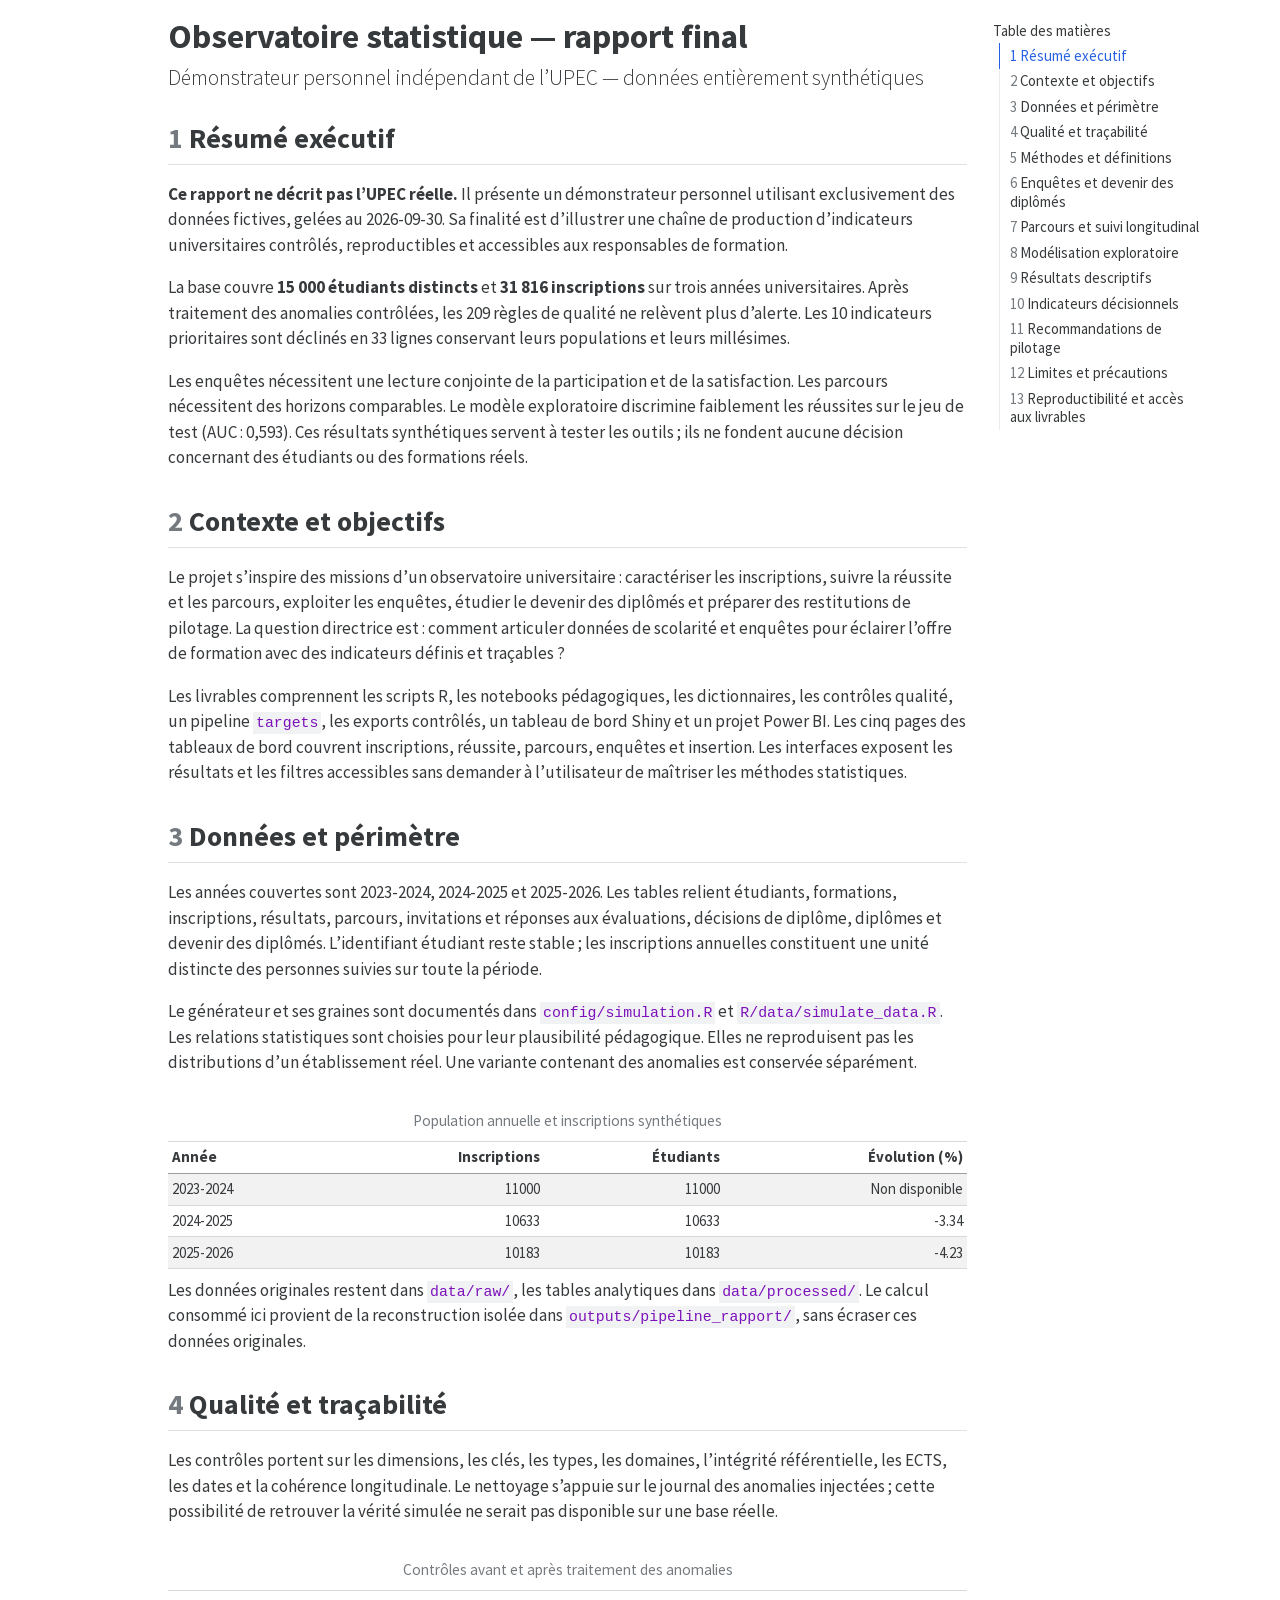
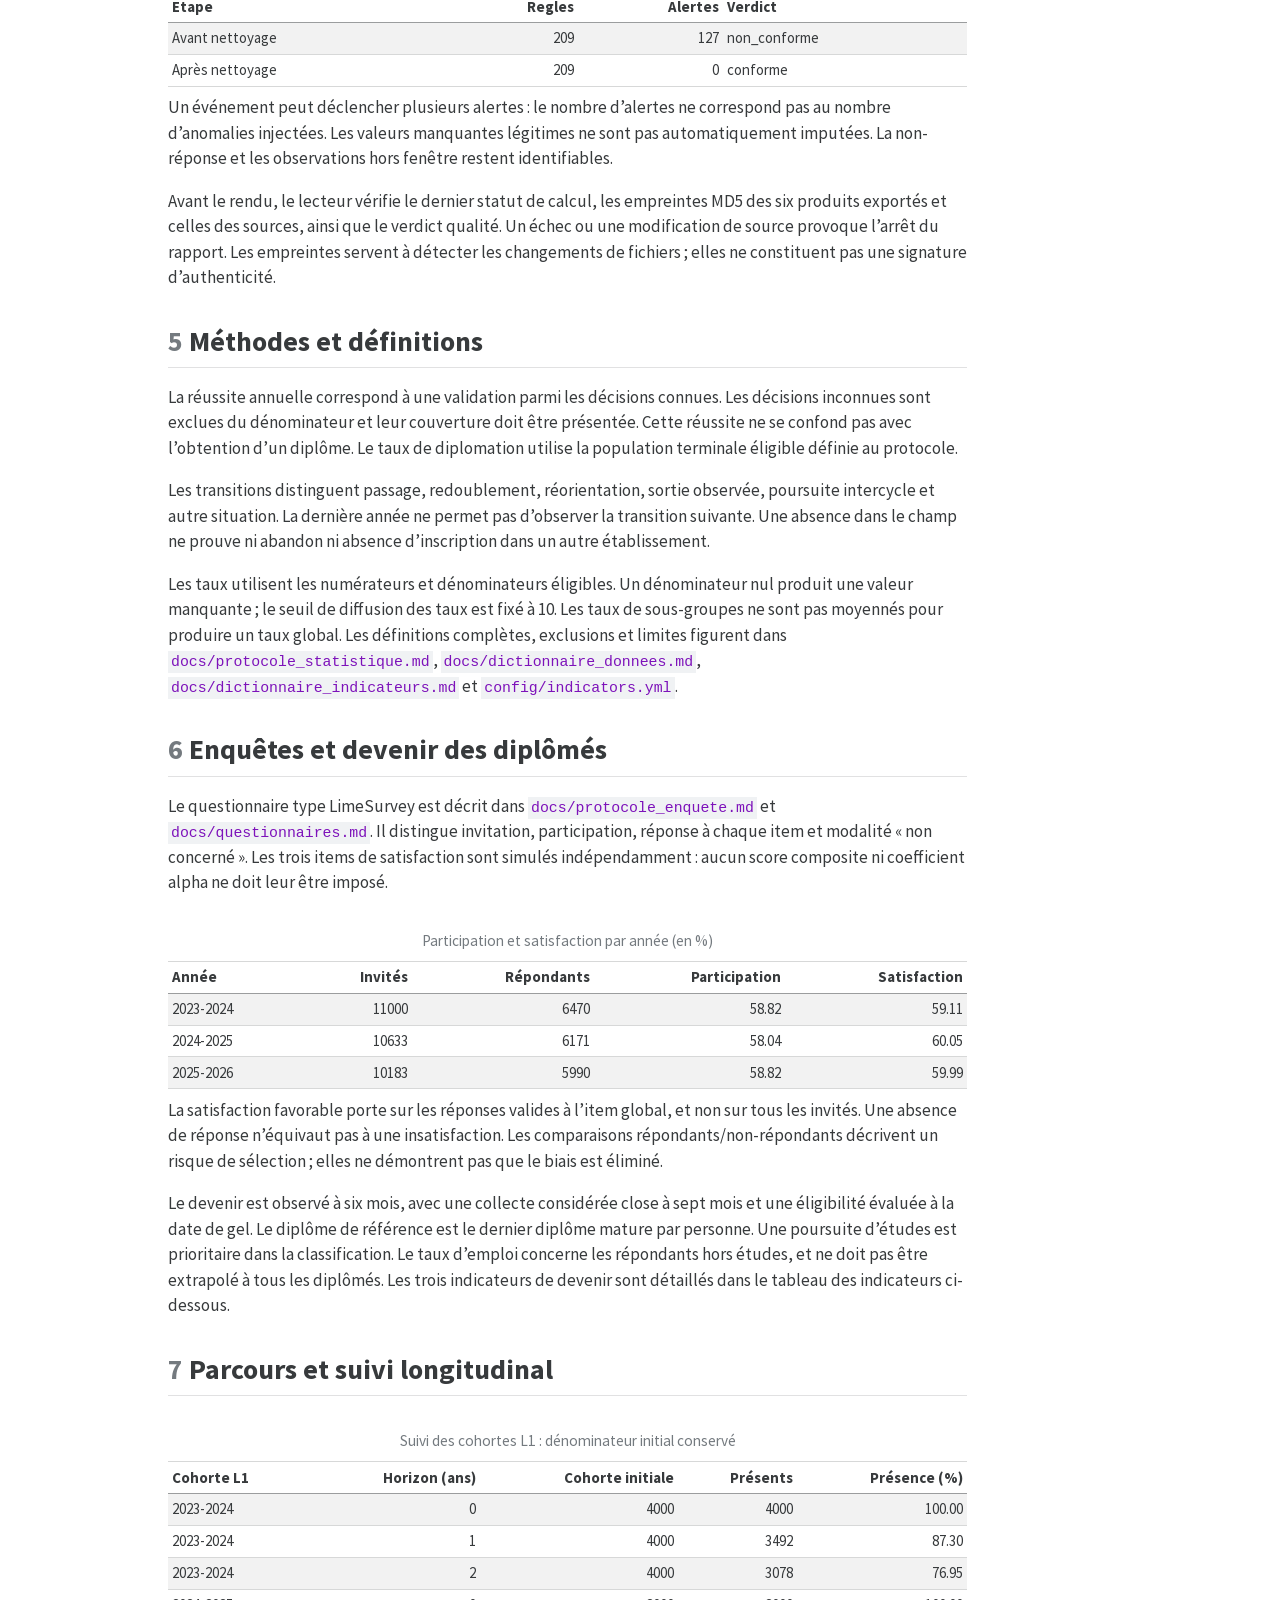
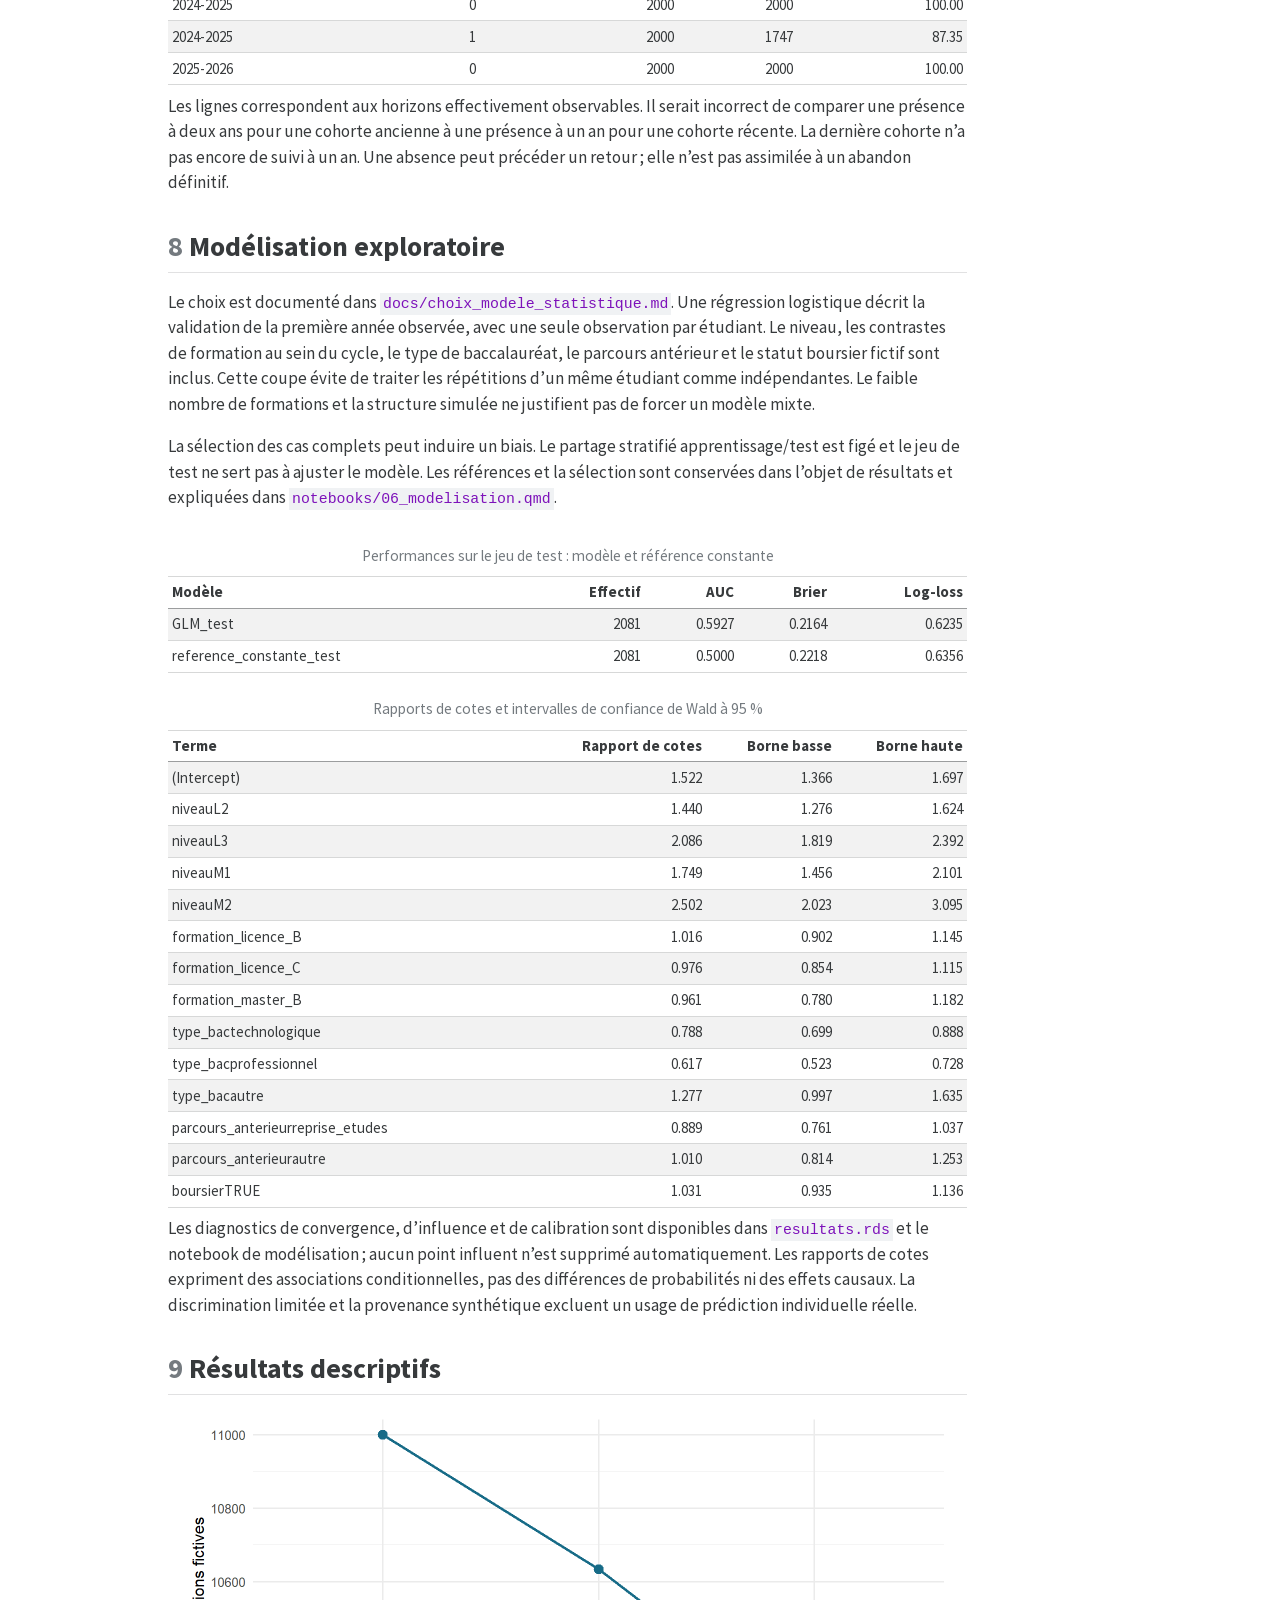
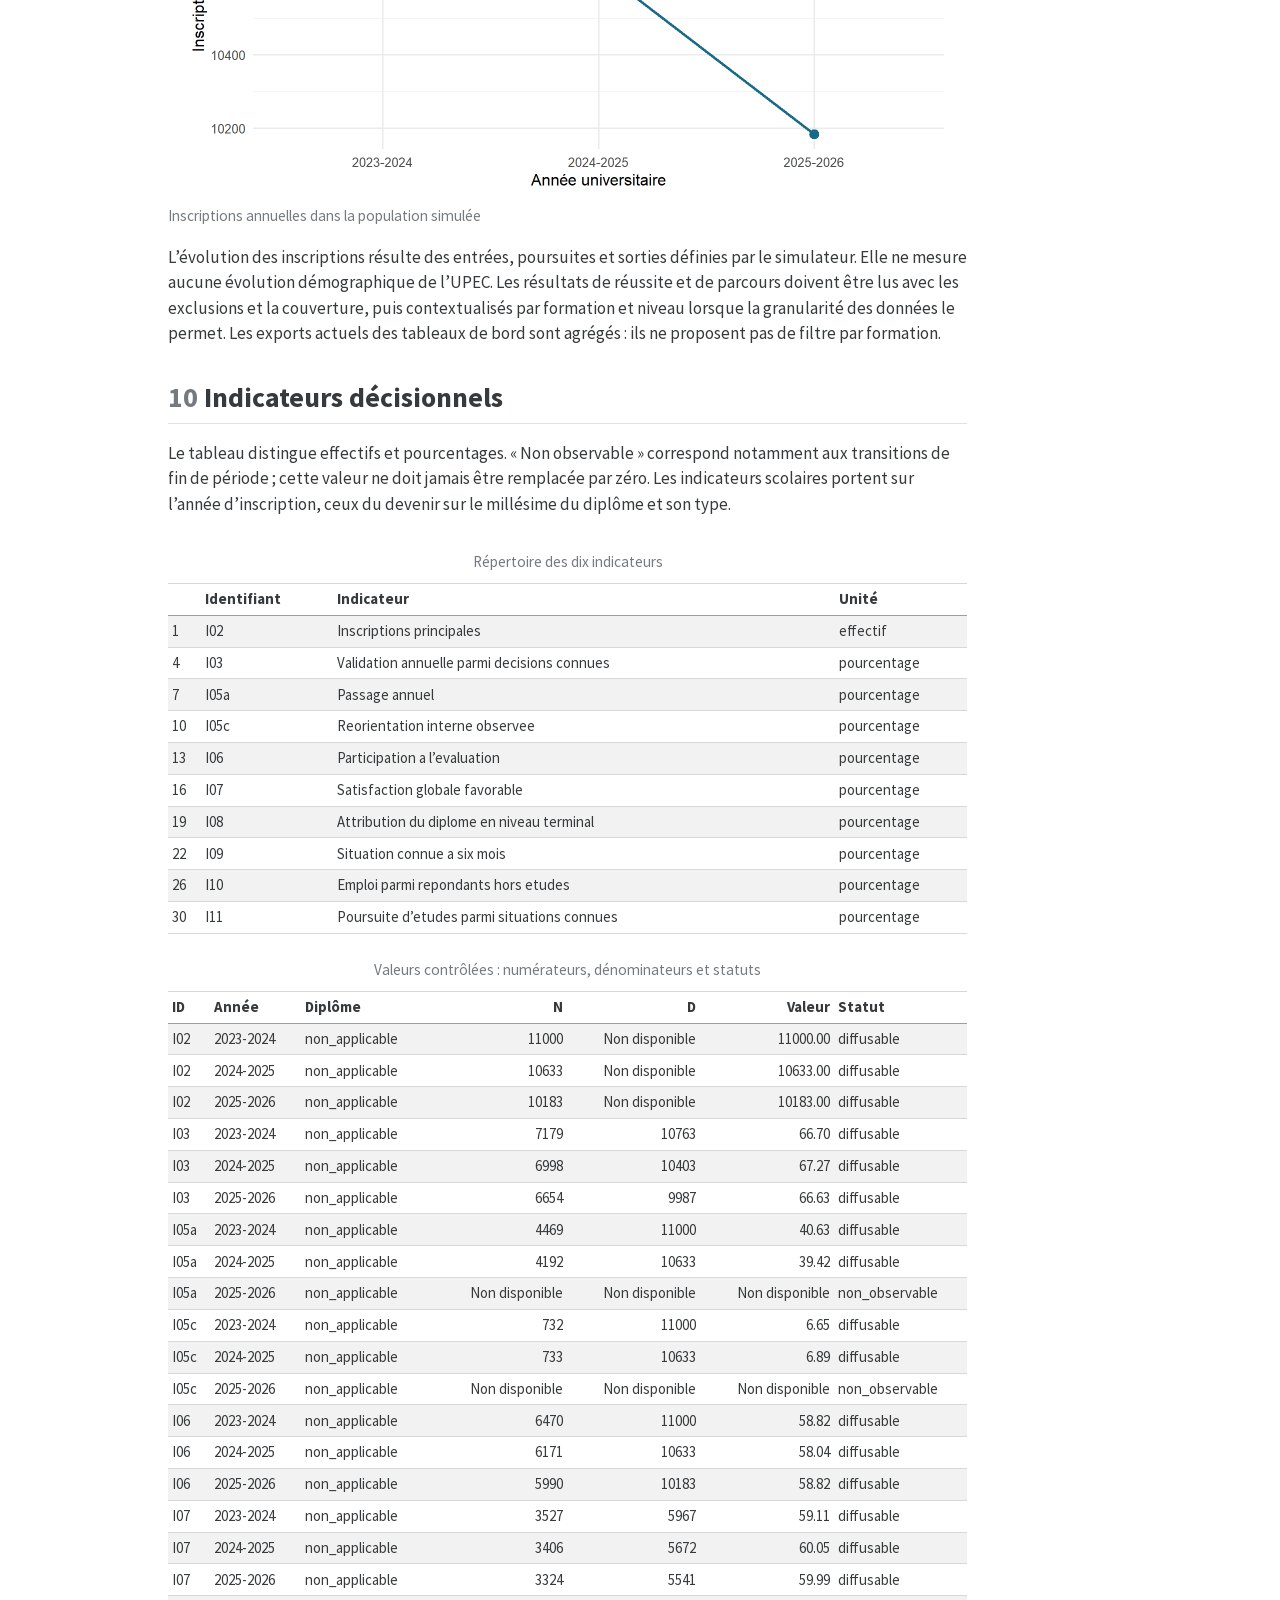
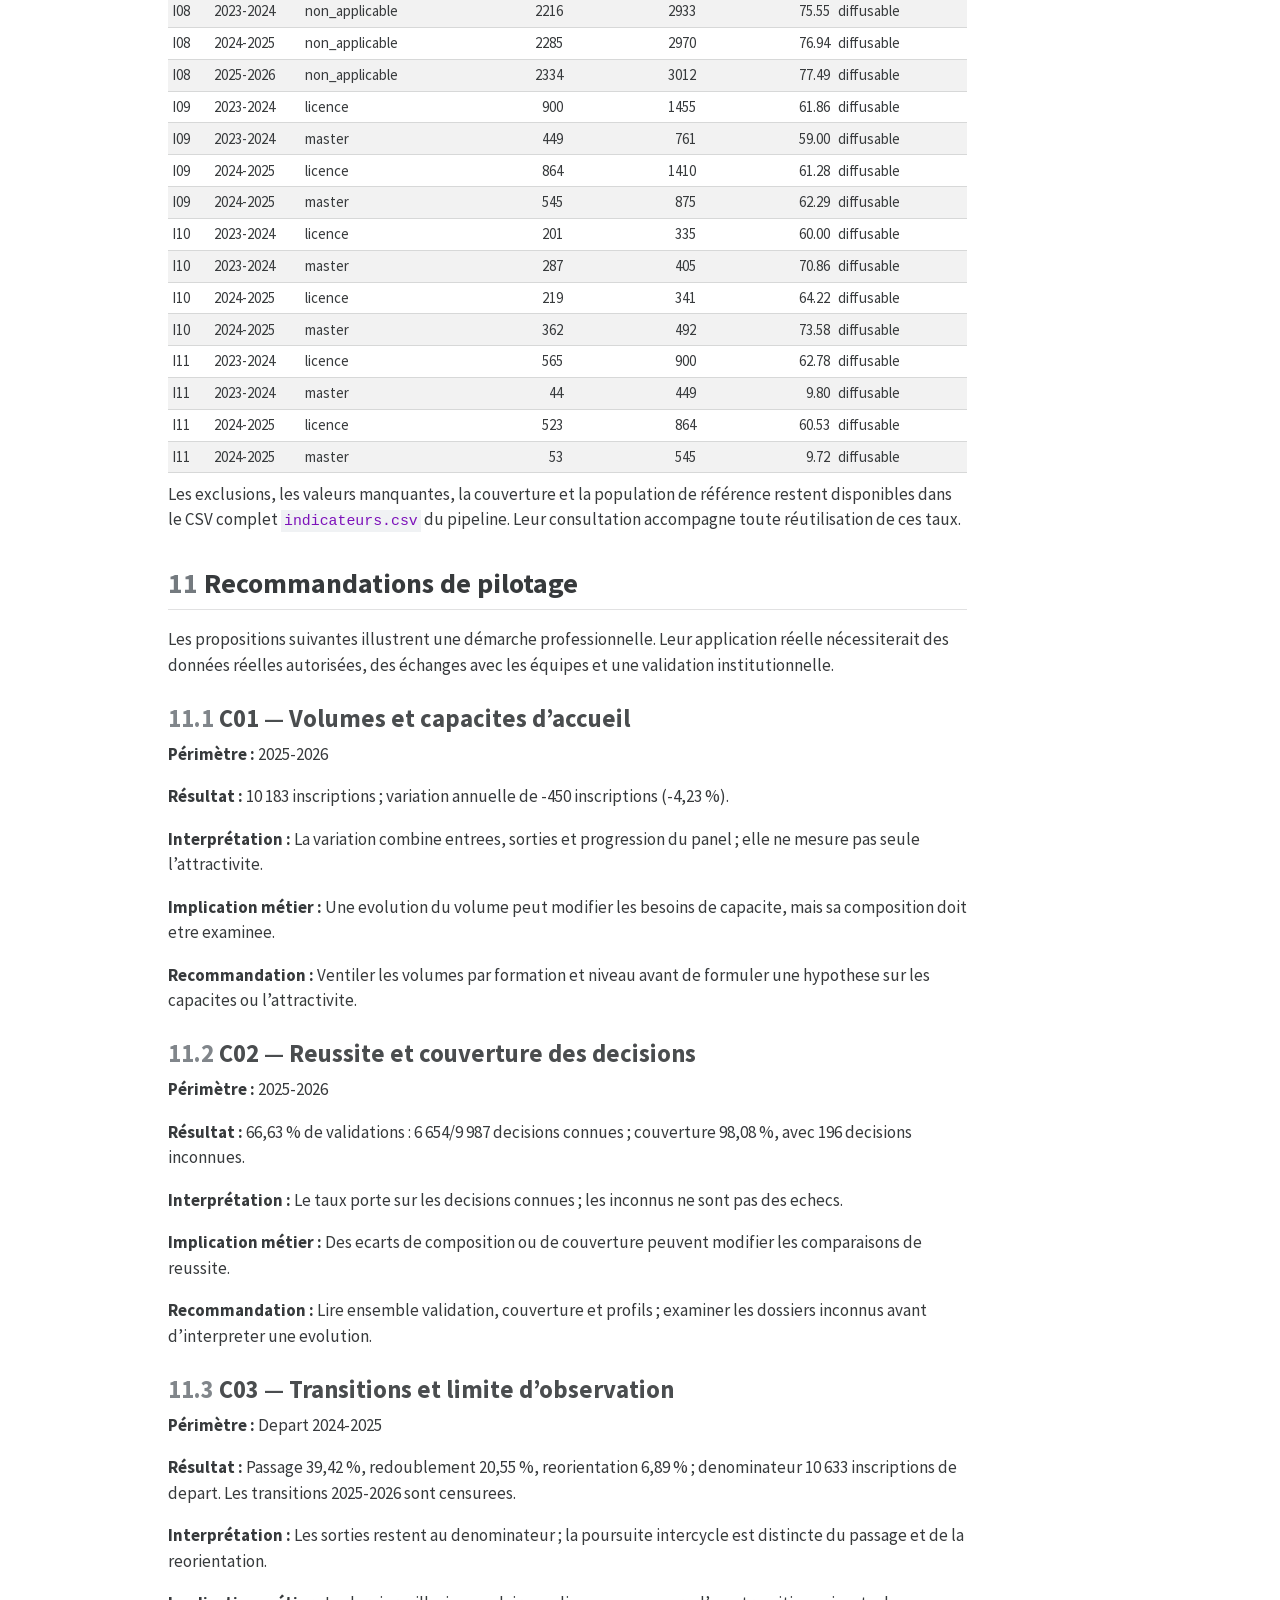
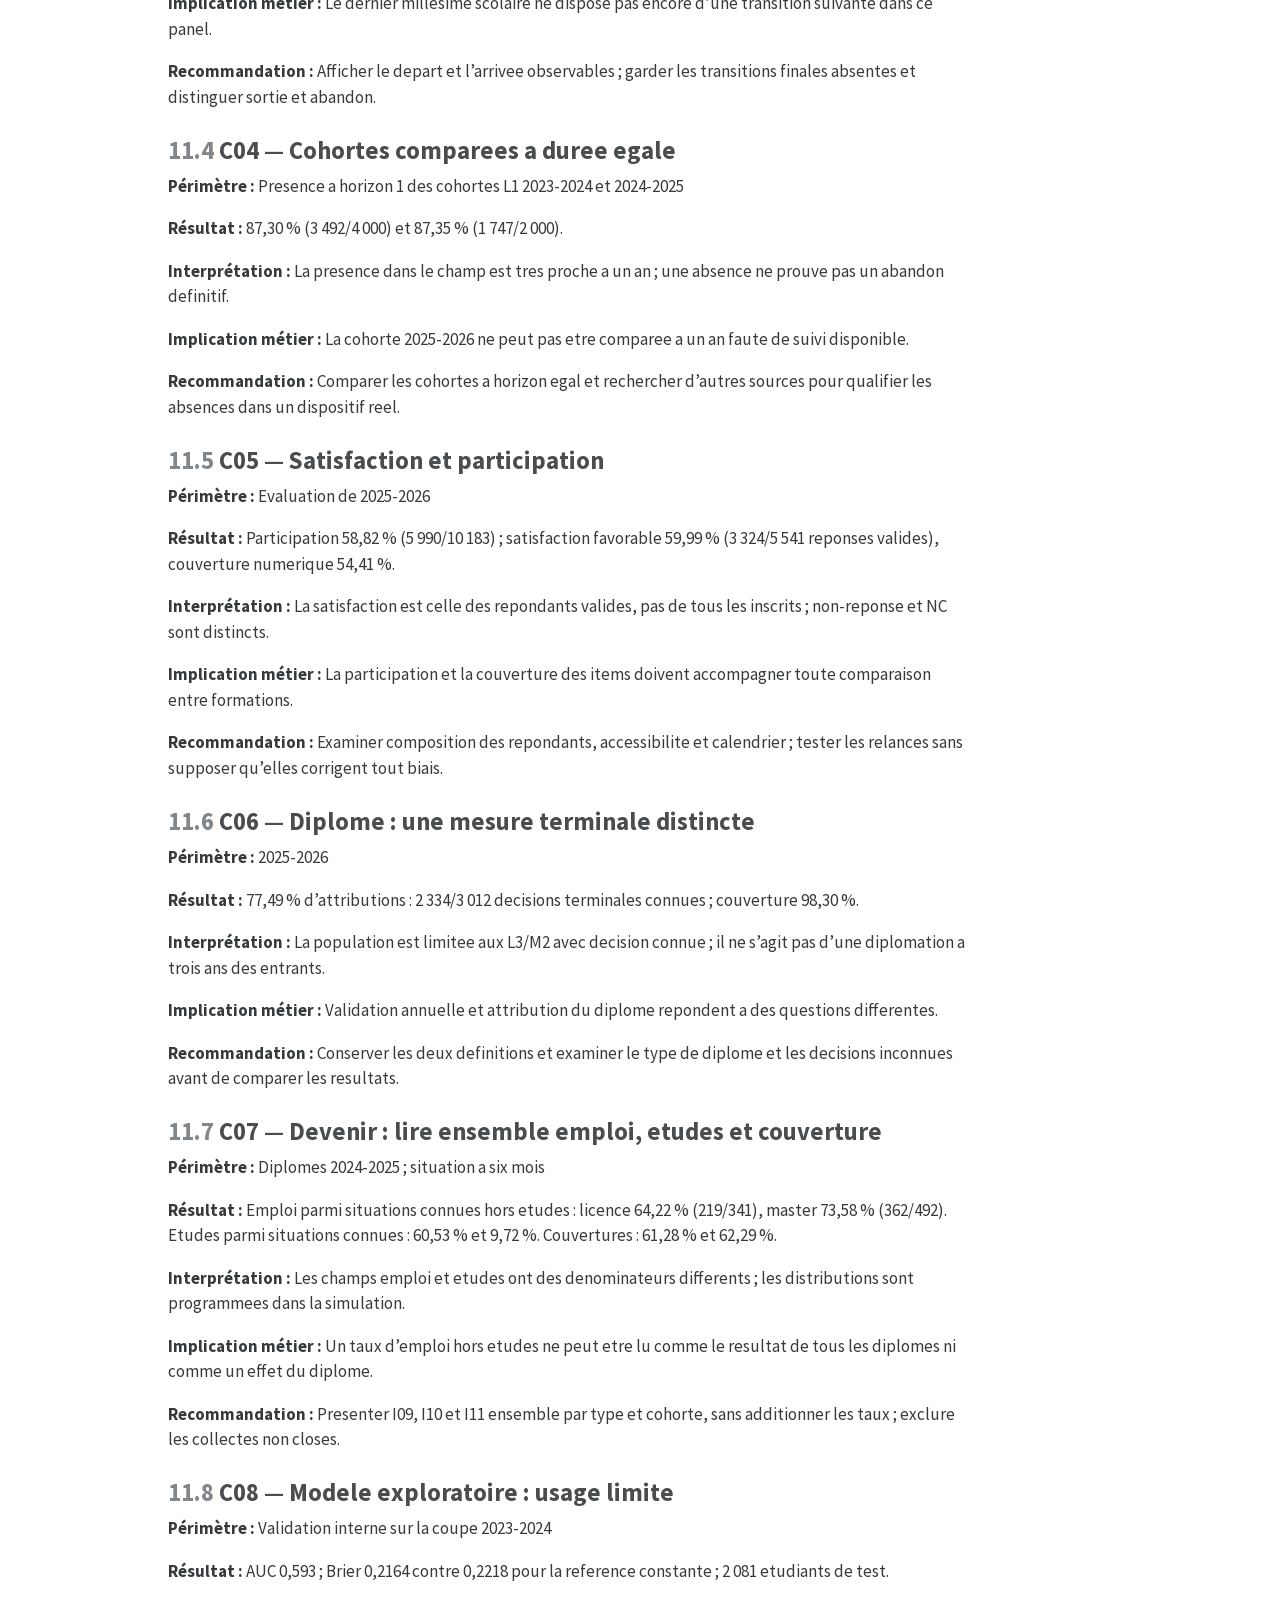
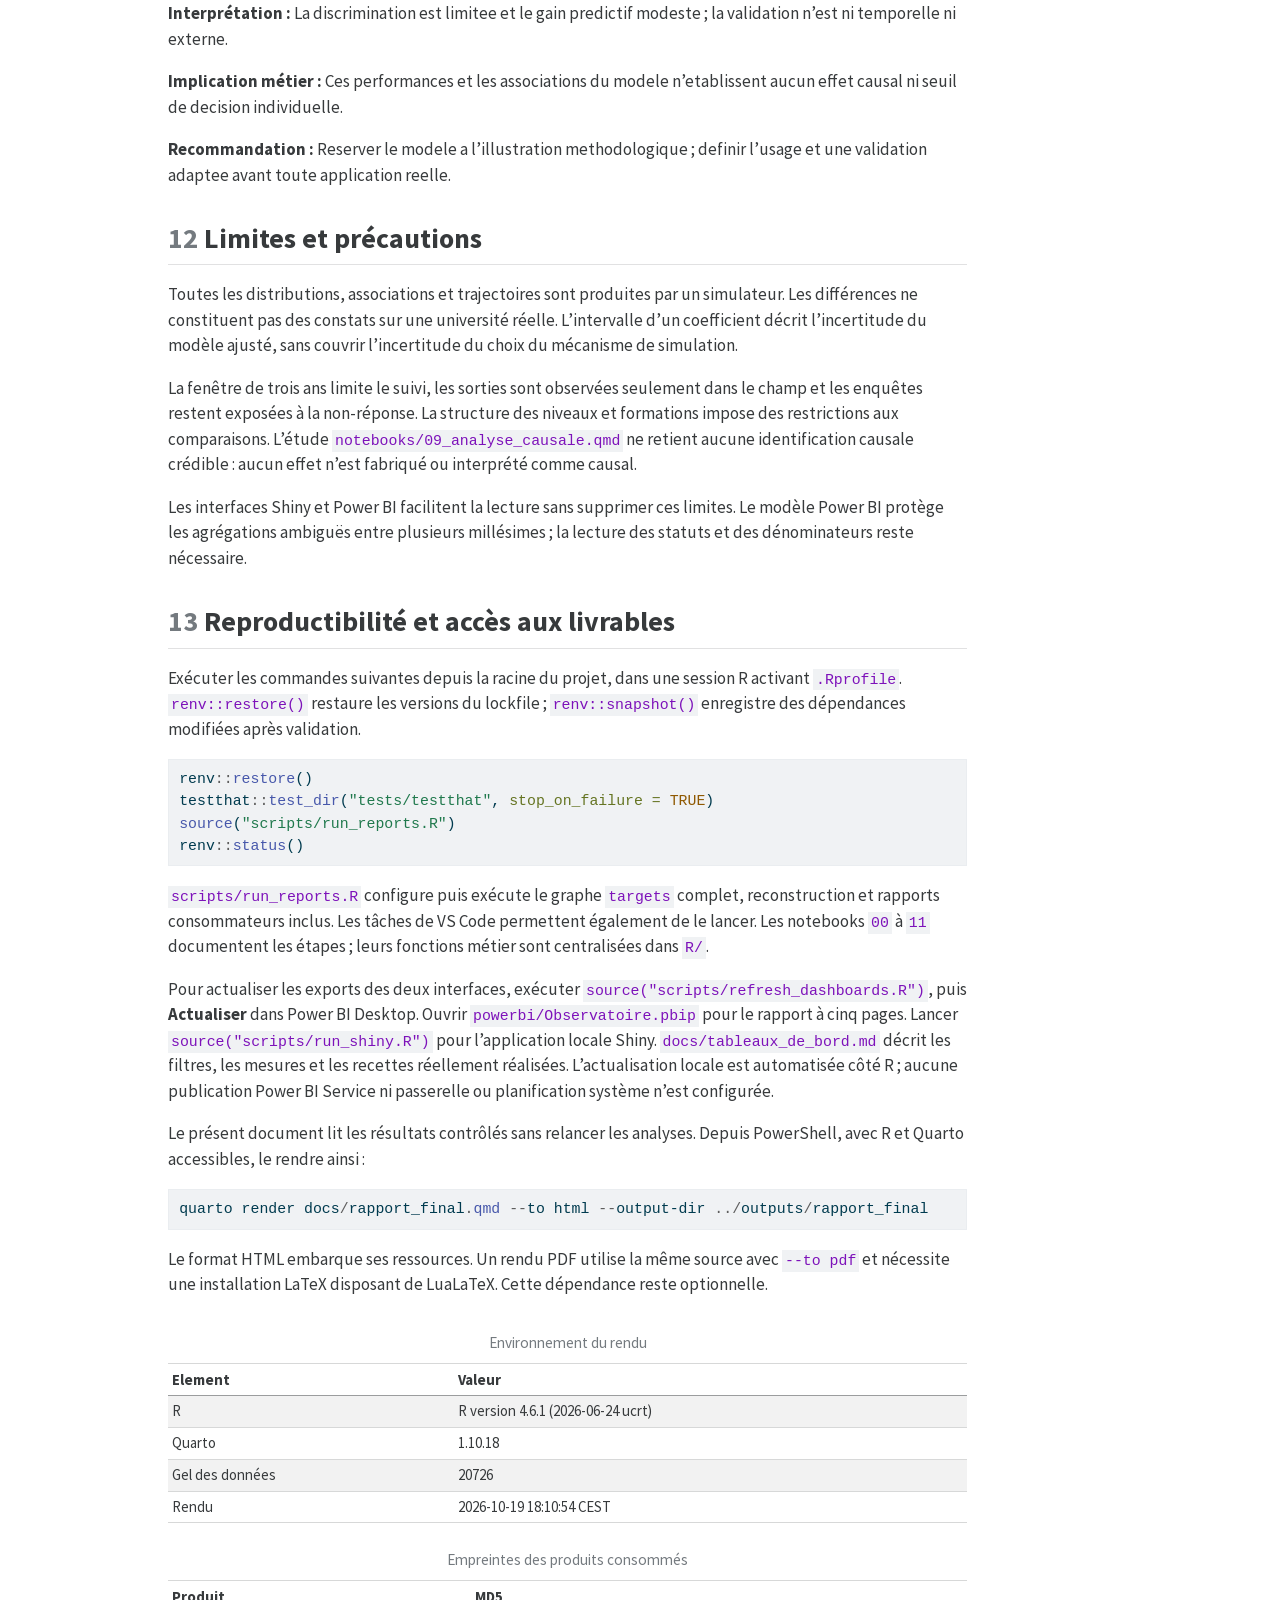
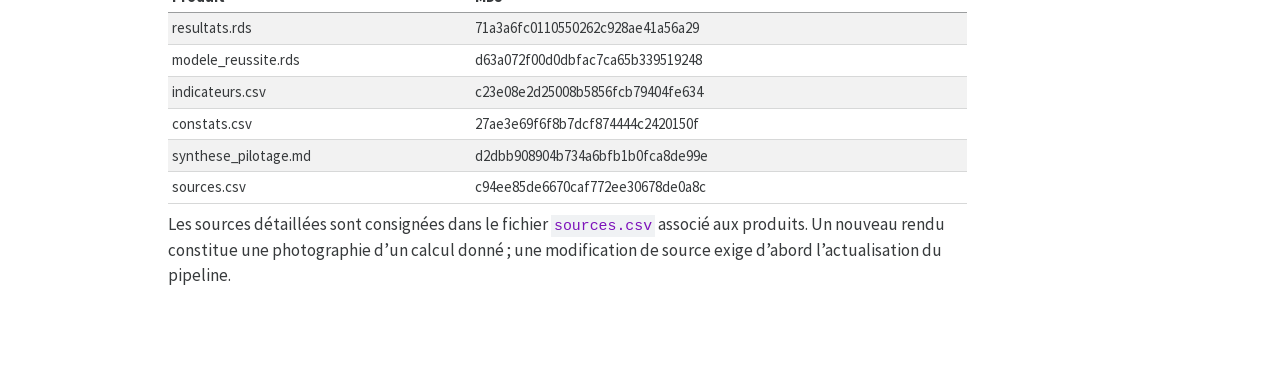
==== rapport_final.html @ 24548345 "Publie le site du projet et les indicateurs synthetiques interactifs" ====
<!DOCTYPE html>
<html xmlns="http://www.w3.org/1999/xhtml" lang="fr" xml:lang="fr"><head>

<meta charset="utf-8">
<meta name="generator" content="quarto-1.10.18">

<meta name="viewport" content="width=device-width, initial-scale=1.0, user-scalable=yes">


<title>Observatoire statistique — rapport final</title>
<style>

span.smallcaps{font-variant: small-caps;}
div.columns{display: flex; gap: 1.5em;}
div.column{flex: auto;}
@media screen {
div.columns{gap: min(4vw, 1.5em);}
div.column{overflow-x: auto;}
}
div.hanging-indent{margin-left: 1.5em; text-indent: -1.5em;}
ul.task-list{list-style: none;}
ul.task-list li input[type="checkbox"] {
width: 0.8em;
margin: 0 0.8em 0.2em -1em;  vertical-align: middle;
}

html { -webkit-text-size-adjust: 100%; }
pre > code.sourceCode { white-space: pre; position: relative; }
pre > code.sourceCode > span { display: inline-block; line-height: 1.25; }
pre > code.sourceCode > span:empty { height: 1.2em; }
.sourceCode { overflow: visible; }
code.sourceCode > span { color: inherit; text-decoration: inherit; }
div.sourceCode { margin: 1em 0; }
pre.sourceCode { margin: 0; }
@media screen {
div.sourceCode { overflow: auto; }
}
@media print {
pre > code.sourceCode { white-space: pre-wrap; }
pre > code.sourceCode > span { text-indent: -5em; padding-left: 5em; }
}
pre.numberSource code
{ counter-reset: source-line 0; }
pre.numberSource code > span
{ position: relative; left: -4em; counter-increment: source-line; }
pre.numberSource code > span > a:first-child::before
{ content: counter(source-line);
position: relative; left: -1em; text-align: right; vertical-align: baseline;
border: none; display: inline-block;
-webkit-touch-callout: none; -webkit-user-select: none;
-khtml-user-select: none; -moz-user-select: none;
-ms-user-select: none; user-select: none;
padding: 0 4px; width: 4em;
}
pre.numberSource { margin-left: 3em; padding-left: 4px; }
div.sourceCode
{ }
@media screen {
pre > code.sourceCode > span > a:first-child::before { text-decoration: underline; }
}
</style>


<script>/*!
 * clipboard.js v2.0.11
 * https://clipboardjs.com/
 *
 * Licensed MIT © Zeno Rocha
 */
!function(t,e){"object"==typeof exports&&"object"==typeof module?module.exports=e():"function"==typeof define&&define.amd?define([],e):"object"==typeof exports?exports.ClipboardJS=e():t.ClipboardJS=e()}(this,function(){return n={686:function(t,e,n){"use strict";n.d(e,{default:function(){return b}});var e=n(279),i=n.n(e),e=n(370),u=n.n(e),e=n(817),r=n.n(e);function c(t){try{return document.execCommand(t)}catch(t){return}}var a=function(t){t=r()(t);return c("cut"),t};function o(t,e){var n,o,t=(n=t,o="rtl"===document.documentElement.getAttribute("dir"),(t=document.createElement("textarea")).style.fontSize="12pt",t.style.border="0",t.style.padding="0",t.style.margin="0",t.style.position="absolute",t.style[o?"right":"left"]="-9999px",o=window.pageYOffset||document.documentElement.scrollTop,t.style.top="".concat(o,"px"),t.setAttribute("readonly",""),t.value=n,t);return e.container.appendChild(t),e=r()(t),c("copy"),t.remove(),e}var f=function(t){var e=1<arguments.length&&void 0!==arguments[1]?arguments[1]:{container:document.body},n="";return"string"==typeof t?n=o(t,e):t instanceof HTMLInputElement&&!["text","search","url","tel","password"].includes(null==t?void 0:t.type)?n=o(t.value,e):(n=r()(t),c("copy")),n};function l(t){return(l="function"==typeof Symbol&&"symbol"==typeof Symbol.iterator?function(t){return typeof t}:function(t){return t&&"function"==typeof Symbol&&t.constructor===Symbol&&t!==Symbol.prototype?"symbol":typeof t})(t)}var s=function(){var t=0<arguments.length&&void 0!==arguments[0]?arguments[0]:{},e=t.action,n=void 0===e?"copy":e,o=t.container,e=t.target,t=t.text;if("copy"!==n&&"cut"!==n)throw new Error('Invalid "action" value, use either "copy" or "cut"');if(void 0!==e){if(!e||"object"!==l(e)||1!==e.nodeType)throw new Error('Invalid "target" value, use a valid Element');if("copy"===n&&e.hasAttribute("disabled"))throw new Error('Invalid "target" attribute. Please use "readonly" instead of "disabled" attribute');if("cut"===n&&(e.hasAttribute("readonly")||e.hasAttribute("disabled")))throw new Error('Invalid "target" attribute. You can\'t cut text from elements with "readonly" or "disabled" attributes')}return t?f(t,{container:o}):e?"cut"===n?a(e):f(e,{container:o}):void 0};function p(t){return(p="function"==typeof Symbol&&"symbol"==typeof Symbol.iterator?function(t){return typeof t}:function(t){return t&&"function"==typeof Symbol&&t.constructor===Symbol&&t!==Symbol.prototype?"symbol":typeof t})(t)}function d(t,e){for(var n=0;n<e.length;n++){var o=e[n];o.enumerable=o.enumerable||!1,o.configurable=!0,"value"in o&&(o.writable=!0),Object.defineProperty(t,o.key,o)}}function y(t,e){return(y=Object.setPrototypeOf||function(t,e){return t.__proto__=e,t})(t,e)}function h(n){var o=function(){if("undefined"==typeof Reflect||!Reflect.construct)return!1;if(Reflect.construct.sham)return!1;if("function"==typeof Proxy)return!0;try{return Date.prototype.toString.call(Reflect.construct(Date,[],function(){})),!0}catch(t){return!1}}();return function(){var t,e=v(n);return t=o?(t=v(this).constructor,Reflect.construct(e,arguments,t)):e.apply(this,arguments),e=this,!(t=t)||"object"!==p(t)&&"function"!=typeof t?function(t){if(void 0!==t)return t;throw new ReferenceError("this hasn't been initialised - super() hasn't been called")}(e):t}}function v(t){return(v=Object.setPrototypeOf?Object.getPrototypeOf:function(t){return t.__proto__||Object.getPrototypeOf(t)})(t)}function m(t,e){t="data-clipboard-".concat(t);if(e.hasAttribute(t))return e.getAttribute(t)}var b=function(){!function(t,e){if("function"!=typeof e&&null!==e)throw new TypeError("Super expression must either be null or a function");t.prototype=Object.create(e&&e.prototype,{constructor:{value:t,writable:!0,configurable:!0}}),e&&y(t,e)}(r,i());var t,e,n,o=h(r);function r(t,e){var n;return function(t){if(!(t instanceof r))throw new TypeError("Cannot call a class as a function")}(this),(n=o.call(this)).resolveOptions(e),n.listenClick(t),n}return t=r,n=[{key:"copy",value:function(t){var e=1<arguments.length&&void 0!==arguments[1]?arguments[1]:{container:document.body};return f(t,e)}},{key:"cut",value:function(t){return a(t)}},{key:"isSupported",value:function(){var t=0<arguments.length&&void 0!==arguments[0]?arguments[0]:["copy","cut"],t="string"==typeof t?[t]:t,e=!!document.queryCommandSupported;return t.forEach(function(t){e=e&&!!document.queryCommandSupported(t)}),e}}],(e=[{key:"resolveOptions",value:function(){var t=0<arguments.length&&void 0!==arguments[0]?arguments[0]:{};this.action="function"==typeof t.action?t.action:this.defaultAction,this.target="function"==typeof t.target?t.target:this.defaultTarget,this.text="function"==typeof t.text?t.text:this.defaultText,this.container="object"===p(t.container)?t.container:document.body}},{key:"listenClick",value:function(t){var e=this;this.listener=u()(t,"click",function(t){return e.onClick(t)})}},{key:"onClick",value:function(t){var e=t.delegateTarget||t.currentTarget,n=this.action(e)||"copy",t=s({action:n,container:this.container,target:this.target(e),text:this.text(e)});this.emit(t?"success":"error",{action:n,text:t,trigger:e,clearSelection:function(){e&&e.focus(),window.getSelection().removeAllRanges()}})}},{key:"defaultAction",value:function(t){return m("action",t)}},{key:"defaultTarget",value:function(t){t=m("target",t);if(t)return document.querySelector(t)}},{key:"defaultText",value:function(t){return m("text",t)}},{key:"destroy",value:function(){this.listener.destroy()}}])&&d(t.prototype,e),n&&d(t,n),r}()},828:function(t){var e;"undefined"==typeof Element||Element.prototype.matches||((e=Element.prototype).matches=e.matchesSelector||e.mozMatchesSelector||e.msMatchesSelector||e.oMatchesSelector||e.webkitMatchesSelector),t.exports=function(t,e){for(;t&&9!==t.nodeType;){if("function"==typeof t.matches&&t.matches(e))return t;t=t.parentNode}}},438:function(t,e,n){var u=n(828);function i(t,e,n,o,r){var i=function(e,n,t,o){return function(t){t.delegateTarget=u(t.target,n),t.delegateTarget&&o.call(e,t)}}.apply(this,arguments);return t.addEventListener(n,i,r),{destroy:function(){t.removeEventListener(n,i,r)}}}t.exports=function(t,e,n,o,r){return"function"==typeof t.addEventListener?i.apply(null,arguments):"function"==typeof n?i.bind(null,document).apply(null,arguments):("string"==typeof t&&(t=document.querySelectorAll(t)),Array.prototype.map.call(t,function(t){return i(t,e,n,o,r)}))}},879:function(t,n){n.node=function(t){return void 0!==t&&t instanceof HTMLElement&&1===t.nodeType},n.nodeList=function(t){var e=Object.prototype.toString.call(t);return void 0!==t&&("[object NodeList]"===e||"[object HTMLCollection]"===e)&&"length"in t&&(0===t.length||n.node(t[0]))},n.string=function(t){return"string"==typeof t||t instanceof String},n.fn=function(t){return"[object Function]"===Object.prototype.toString.call(t)}},370:function(t,e,n){var f=n(879),l=n(438);t.exports=function(t,e,n){if(!t&&!e&&!n)throw new Error("Missing required arguments");if(!f.string(e))throw new TypeError("Second argument must be a String");if(!f.fn(n))throw new TypeError("Third argument must be a Function");if(f.node(t))return c=e,a=n,(u=t).addEventListener(c,a),{destroy:function(){u.removeEventListener(c,a)}};if(f.nodeList(t))return o=t,r=e,i=n,Array.prototype.forEach.call(o,function(t){t.addEventListener(r,i)}),{destroy:function(){Array.prototype.forEach.call(o,function(t){t.removeEventListener(r,i)})}};if(f.string(t))return t=t,e=e,n=n,l(document.body,t,e,n);throw new TypeError("First argument must be a String, HTMLElement, HTMLCollection, or NodeList");var o,r,i,u,c,a}},817:function(t){t.exports=function(t){var e,n="SELECT"===t.nodeName?(t.focus(),t.value):"INPUT"===t.nodeName||"TEXTAREA"===t.nodeName?((e=t.hasAttribute("readonly"))||t.setAttribute("readonly",""),t.select(),t.setSelectionRange(0,t.value.length),e||t.removeAttribute("readonly"),t.value):(t.hasAttribute("contenteditable")&&t.focus(),n=window.getSelection(),(e=document.createRange()).selectNodeContents(t),n.removeAllRanges(),n.addRange(e),n.toString());return n}},279:function(t){function e(){}e.prototype={on:function(t,e,n){var o=this.e||(this.e={});return(o[t]||(o[t]=[])).push({fn:e,ctx:n}),this},once:function(t,e,n){var o=this;function r(){o.off(t,r),e.apply(n,arguments)}return r._=e,this.on(t,r,n)},emit:function(t){for(var e=[].slice.call(arguments,1),n=((this.e||(this.e={}))[t]||[]).slice(),o=0,r=n.length;o<r;o++)n[o].fn.apply(n[o].ctx,e);return this},off:function(t,e){var n=this.e||(this.e={}),o=n[t],r=[];if(o&&e)for(var i=0,u=o.length;i<u;i++)o[i].fn!==e&&o[i].fn._!==e&&r.push(o[i]);return r.length?n[t]=r:delete n[t],this}},t.exports=e,t.exports.TinyEmitter=e}},r={},o.n=function(t){var e=t&&t.__esModule?function(){return t.default}:function(){return t};return o.d(e,{a:e}),e},o.d=function(t,e){for(var n in e)o.o(e,n)&&!o.o(t,n)&&Object.defineProperty(t,n,{enumerable:!0,get:e[n]})},o.o=function(t,e){return Object.prototype.hasOwnProperty.call(t,e)},o(686).default;function o(t){if(r[t])return r[t].exports;var e=r[t]={exports:{}};return n[t](e,e.exports,o),e.exports}var n,r});</script>
<script src="[data-uri]" type="module"></script>
<script src="[data-uri]" type="module"></script>
<script>/**
 * @popperjs/core v2.11.7 - MIT License
 */

!function(e,t){"object"==typeof exports&&"undefined"!=typeof module?t(exports):"function"==typeof define&&define.amd?define(["exports"],t):t((e="undefined"!=typeof globalThis?globalThis:e||self).Popper={})}(this,(function(e){"use strict";function t(e){if(null==e)return window;if("[object Window]"!==e.toString()){var t=e.ownerDocument;return t&&t.defaultView||window}return e}function n(e){return e instanceof t(e).Element||e instanceof Element}function r(e){return e instanceof t(e).HTMLElement||e instanceof HTMLElement}function o(e){return"undefined"!=typeof ShadowRoot&&(e instanceof t(e).ShadowRoot||e instanceof ShadowRoot)}var i=Math.max,a=Math.min,s=Math.round;function f(){var e=navigator.userAgentData;return null!=e&&e.brands&&Array.isArray(e.brands)?e.brands.map((function(e){return e.brand+"/"+e.version})).join(" "):navigator.userAgent}function c(){return!/^((?!chrome|android).)*safari/i.test(f())}function p(e,o,i){void 0===o&&(o=!1),void 0===i&&(i=!1);var a=e.getBoundingClientRect(),f=1,p=1;o&&r(e)&&(f=e.offsetWidth>0&&s(a.width)/e.offsetWidth||1,p=e.offsetHeight>0&&s(a.height)/e.offsetHeight||1);var u=(n(e)?t(e):window).visualViewport,l=!c()&&i,d=(a.left+(l&&u?u.offsetLeft:0))/f,h=(a.top+(l&&u?u.offsetTop:0))/p,m=a.width/f,v=a.height/p;return{width:m,height:v,top:h,right:d+m,bottom:h+v,left:d,x:d,y:h}}function u(e){var n=t(e);return{scrollLeft:n.pageXOffset,scrollTop:n.pageYOffset}}function l(e){return e?(e.nodeName||"").toLowerCase():null}function d(e){return((n(e)?e.ownerDocument:e.document)||window.document).documentElement}function h(e){return p(d(e)).left+u(e).scrollLeft}function m(e){return t(e).getComputedStyle(e)}function v(e){var t=m(e),n=t.overflow,r=t.overflowX,o=t.overflowY;return/auto|scroll|overlay|hidden/.test(n+o+r)}function y(e,n,o){void 0===o&&(o=!1);var i,a,f=r(n),c=r(n)&&function(e){var t=e.getBoundingClientRect(),n=s(t.width)/e.offsetWidth||1,r=s(t.height)/e.offsetHeight||1;return 1!==n||1!==r}(n),m=d(n),y=p(e,c,o),g={scrollLeft:0,scrollTop:0},b={x:0,y:0};return(f||!f&&!o)&&(("body"!==l(n)||v(m))&&(g=(i=n)!==t(i)&&r(i)?{scrollLeft:(a=i).scrollLeft,scrollTop:a.scrollTop}:u(i)),r(n)?((b=p(n,!0)).x+=n.clientLeft,b.y+=n.clientTop):m&&(b.x=h(m))),{x:y.left+g.scrollLeft-b.x,y:y.top+g.scrollTop-b.y,width:y.width,height:y.height}}function g(e){var t=p(e),n=e.offsetWidth,r=e.offsetHeight;return Math.abs(t.width-n)<=1&&(n=t.width),Math.abs(t.height-r)<=1&&(r=t.height),{x:e.offsetLeft,y:e.offsetTop,width:n,height:r}}function b(e){return"html"===l(e)?e:e.assignedSlot||e.parentNode||(o(e)?e.host:null)||d(e)}function x(e){return["html","body","#document"].indexOf(l(e))>=0?e.ownerDocument.body:r(e)&&v(e)?e:x(b(e))}function w(e,n){var r;void 0===n&&(n=[]);var o=x(e),i=o===(null==(r=e.ownerDocument)?void 0:r.body),a=t(o),s=i?[a].concat(a.visualViewport||[],v(o)?o:[]):o,f=n.concat(s);return i?f:f.concat(w(b(s)))}function O(e){return["table","td","th"].indexOf(l(e))>=0}function j(e){return r(e)&&"fixed"!==m(e).position?e.offsetParent:null}function E(e){for(var n=t(e),i=j(e);i&&O(i)&&"static"===m(i).position;)i=j(i);return i&&("html"===l(i)||"body"===l(i)&&"static"===m(i).position)?n:i||function(e){var t=/firefox/i.test(f());if(/Trident/i.test(f())&&r(e)&&"fixed"===m(e).position)return null;var n=b(e);for(o(n)&&(n=n.host);r(n)&&["html","body"].indexOf(l(n))<0;){var i=m(n);if("none"!==i.transform||"none"!==i.perspective||"paint"===i.contain||-1!==["transform","perspective"].indexOf(i.willChange)||t&&"filter"===i.willChange||t&&i.filter&&"none"!==i.filter)return n;n=n.parentNode}return null}(e)||n}var D="top",A="bottom",L="right",P="left",M="auto",k=[D,A,L,P],W="start",B="end",H="viewport",T="popper",R=k.reduce((function(e,t){return e.concat([t+"-"+W,t+"-"+B])}),[]),S=[].concat(k,[M]).reduce((function(e,t){return e.concat([t,t+"-"+W,t+"-"+B])}),[]),V=["beforeRead","read","afterRead","beforeMain","main","afterMain","beforeWrite","write","afterWrite"];function q(e){var t=new Map,n=new Set,r=[];function o(e){n.add(e.name),[].concat(e.requires||[],e.requiresIfExists||[]).forEach((function(e){if(!n.has(e)){var r=t.get(e);r&&o(r)}})),r.push(e)}return e.forEach((function(e){t.set(e.name,e)})),e.forEach((function(e){n.has(e.name)||o(e)})),r}function C(e){return e.split("-")[0]}function N(e,t){var n=t.getRootNode&&t.getRootNode();if(e.contains(t))return!0;if(n&&o(n)){var r=t;do{if(r&&e.isSameNode(r))return!0;r=r.parentNode||r.host}while(r)}return!1}function I(e){return Object.assign({},e,{left:e.x,top:e.y,right:e.x+e.width,bottom:e.y+e.height})}function _(e,r,o){return r===H?I(function(e,n){var r=t(e),o=d(e),i=r.visualViewport,a=o.clientWidth,s=o.clientHeight,f=0,p=0;if(i){a=i.width,s=i.height;var u=c();(u||!u&&"fixed"===n)&&(f=i.offsetLeft,p=i.offsetTop)}return{width:a,height:s,x:f+h(e),y:p}}(e,o)):n(r)?function(e,t){var n=p(e,!1,"fixed"===t);return n.top=n.top+e.clientTop,n.left=n.left+e.clientLeft,n.bottom=n.top+e.clientHeight,n.right=n.left+e.clientWidth,n.width=e.clientWidth,n.height=e.clientHeight,n.x=n.left,n.y=n.top,n}(r,o):I(function(e){var t,n=d(e),r=u(e),o=null==(t=e.ownerDocument)?void 0:t.body,a=i(n.scrollWidth,n.clientWidth,o?o.scrollWidth:0,o?o.clientWidth:0),s=i(n.scrollHeight,n.clientHeight,o?o.scrollHeight:0,o?o.clientHeight:0),f=-r.scrollLeft+h(e),c=-r.scrollTop;return"rtl"===m(o||n).direction&&(f+=i(n.clientWidth,o?o.clientWidth:0)-a),{width:a,height:s,x:f,y:c}}(d(e)))}function F(e,t,o,s){var f="clippingParents"===t?function(e){var t=w(b(e)),o=["absolute","fixed"].indexOf(m(e).position)>=0&&r(e)?E(e):e;return n(o)?t.filter((function(e){return n(e)&&N(e,o)&&"body"!==l(e)})):[]}(e):[].concat(t),c=[].concat(f,[o]),p=c[0],u=c.reduce((function(t,n){var r=_(e,n,s);return t.top=i(r.top,t.top),t.right=a(r.right,t.right),t.bottom=a(r.bottom,t.bottom),t.left=i(r.left,t.left),t}),_(e,p,s));return u.width=u.right-u.left,u.height=u.bottom-u.top,u.x=u.left,u.y=u.top,u}function U(e){return e.split("-")[1]}function z(e){return["top","bottom"].indexOf(e)>=0?"x":"y"}function X(e){var t,n=e.reference,r=e.element,o=e.placement,i=o?C(o):null,a=o?U(o):null,s=n.x+n.width/2-r.width/2,f=n.y+n.height/2-r.height/2;switch(i){case D:t={x:s,y:n.y-r.height};break;case A:t={x:s,y:n.y+n.height};break;case L:t={x:n.x+n.width,y:f};break;case P:t={x:n.x-r.width,y:f};break;default:t={x:n.x,y:n.y}}var c=i?z(i):null;if(null!=c){var p="y"===c?"height":"width";switch(a){case W:t[c]=t[c]-(n[p]/2-r[p]/2);break;case B:t[c]=t[c]+(n[p]/2-r[p]/2)}}return t}function Y(e){return Object.assign({},{top:0,right:0,bottom:0,left:0},e)}function G(e,t){return t.reduce((function(t,n){return t[n]=e,t}),{})}function J(e,t){void 0===t&&(t={});var r=t,o=r.placement,i=void 0===o?e.placement:o,a=r.strategy,s=void 0===a?e.strategy:a,f=r.boundary,c=void 0===f?"clippingParents":f,u=r.rootBoundary,l=void 0===u?H:u,h=r.elementContext,m=void 0===h?T:h,v=r.altBoundary,y=void 0!==v&&v,g=r.padding,b=void 0===g?0:g,x=Y("number"!=typeof b?b:G(b,k)),w=m===T?"reference":T,O=e.rects.popper,j=e.elements[y?w:m],E=F(n(j)?j:j.contextElement||d(e.elements.popper),c,l,s),P=p(e.elements.reference),M=X({reference:P,element:O,strategy:"absolute",placement:i}),W=I(Object.assign({},O,M)),B=m===T?W:P,R={top:E.top-B.top+x.top,bottom:B.bottom-E.bottom+x.bottom,left:E.left-B.left+x.left,right:B.right-E.right+x.right},S=e.modifiersData.offset;if(m===T&&S){var V=S[i];Object.keys(R).forEach((function(e){var t=[L,A].indexOf(e)>=0?1:-1,n=[D,A].indexOf(e)>=0?"y":"x";R[e]+=V[n]*t}))}return R}var K={placement:"bottom",modifiers:[],strategy:"absolute"};function Q(){for(var e=arguments.length,t=new Array(e),n=0;n<e;n++)t[n]=arguments[n];return!t.some((function(e){return!(e&&"function"==typeof e.getBoundingClientRect)}))}function Z(e){void 0===e&&(e={});var t=e,r=t.defaultModifiers,o=void 0===r?[]:r,i=t.defaultOptions,a=void 0===i?K:i;return function(e,t,r){void 0===r&&(r=a);var i,s,f={placement:"bottom",orderedModifiers:[],options:Object.assign({},K,a),modifiersData:{},elements:{reference:e,popper:t},attributes:{},styles:{}},c=[],p=!1,u={state:f,setOptions:function(r){var i="function"==typeof r?r(f.options):r;l(),f.options=Object.assign({},a,f.options,i),f.scrollParents={reference:n(e)?w(e):e.contextElement?w(e.contextElement):[],popper:w(t)};var s,p,d=function(e){var t=q(e);return V.reduce((function(e,n){return e.concat(t.filter((function(e){return e.phase===n})))}),[])}((s=[].concat(o,f.options.modifiers),p=s.reduce((function(e,t){var n=e[t.name];return e[t.name]=n?Object.assign({},n,t,{options:Object.assign({},n.options,t.options),data:Object.assign({},n.data,t.data)}):t,e}),{}),Object.keys(p).map((function(e){return p[e]}))));return f.orderedModifiers=d.filter((function(e){return e.enabled})),f.orderedModifiers.forEach((function(e){var t=e.name,n=e.options,r=void 0===n?{}:n,o=e.effect;if("function"==typeof o){var i=o({state:f,name:t,instance:u,options:r}),a=function(){};c.push(i||a)}})),u.update()},forceUpdate:function(){if(!p){var e=f.elements,t=e.reference,n=e.popper;if(Q(t,n)){f.rects={reference:y(t,E(n),"fixed"===f.options.strategy),popper:g(n)},f.reset=!1,f.placement=f.options.placement,f.orderedModifiers.forEach((function(e){return f.modifiersData[e.name]=Object.assign({},e.data)}));for(var r=0;r<f.orderedModifiers.length;r++)if(!0!==f.reset){var o=f.orderedModifiers[r],i=o.fn,a=o.options,s=void 0===a?{}:a,c=o.name;"function"==typeof i&&(f=i({state:f,options:s,name:c,instance:u})||f)}else f.reset=!1,r=-1}}},update:(i=function(){return new Promise((function(e){u.forceUpdate(),e(f)}))},function(){return s||(s=new Promise((function(e){Promise.resolve().then((function(){s=void 0,e(i())}))}))),s}),destroy:function(){l(),p=!0}};if(!Q(e,t))return u;function l(){c.forEach((function(e){return e()})),c=[]}return u.setOptions(r).then((function(e){!p&&r.onFirstUpdate&&r.onFirstUpdate(e)})),u}}var $={passive:!0};var ee={name:"eventListeners",enabled:!0,phase:"write",fn:function(){},effect:function(e){var n=e.state,r=e.instance,o=e.options,i=o.scroll,a=void 0===i||i,s=o.resize,f=void 0===s||s,c=t(n.elements.popper),p=[].concat(n.scrollParents.reference,n.scrollParents.popper);return a&&p.forEach((function(e){e.addEventListener("scroll",r.update,$)})),f&&c.addEventListener("resize",r.update,$),function(){a&&p.forEach((function(e){e.removeEventListener("scroll",r.update,$)})),f&&c.removeEventListener("resize",r.update,$)}},data:{}};var te={name:"popperOffsets",enabled:!0,phase:"read",fn:function(e){var t=e.state,n=e.name;t.modifiersData[n]=X({reference:t.rects.reference,element:t.rects.popper,strategy:"absolute",placement:t.placement})},data:{}},ne={top:"auto",right:"auto",bottom:"auto",left:"auto"};function re(e){var n,r=e.popper,o=e.popperRect,i=e.placement,a=e.variation,f=e.offsets,c=e.position,p=e.gpuAcceleration,u=e.adaptive,l=e.roundOffsets,h=e.isFixed,v=f.x,y=void 0===v?0:v,g=f.y,b=void 0===g?0:g,x="function"==typeof l?l({x:y,y:b}):{x:y,y:b};y=x.x,b=x.y;var w=f.hasOwnProperty("x"),O=f.hasOwnProperty("y"),j=P,M=D,k=window;if(u){var W=E(r),H="clientHeight",T="clientWidth";if(W===t(r)&&"static"!==m(W=d(r)).position&&"absolute"===c&&(H="scrollHeight",T="scrollWidth"),W=W,i===D||(i===P||i===L)&&a===B)M=A,b-=(h&&W===k&&k.visualViewport?k.visualViewport.height:W[H])-o.height,b*=p?1:-1;if(i===P||(i===D||i===A)&&a===B)j=L,y-=(h&&W===k&&k.visualViewport?k.visualViewport.width:W[T])-o.width,y*=p?1:-1}var R,S=Object.assign({position:c},u&&ne),V=!0===l?function(e,t){var n=e.x,r=e.y,o=t.devicePixelRatio||1;return{x:s(n*o)/o||0,y:s(r*o)/o||0}}({x:y,y:b},t(r)):{x:y,y:b};return y=V.x,b=V.y,p?Object.assign({},S,((R={})[M]=O?"0":"",R[j]=w?"0":"",R.transform=(k.devicePixelRatio||1)<=1?"translate("+y+"px, "+b+"px)":"translate3d("+y+"px, "+b+"px, 0)",R)):Object.assign({},S,((n={})[M]=O?b+"px":"",n[j]=w?y+"px":"",n.transform="",n))}var oe={name:"computeStyles",enabled:!0,phase:"beforeWrite",fn:function(e){var t=e.state,n=e.options,r=n.gpuAcceleration,o=void 0===r||r,i=n.adaptive,a=void 0===i||i,s=n.roundOffsets,f=void 0===s||s,c={placement:C(t.placement),variation:U(t.placement),popper:t.elements.popper,popperRect:t.rects.popper,gpuAcceleration:o,isFixed:"fixed"===t.options.strategy};null!=t.modifiersData.popperOffsets&&(t.styles.popper=Object.assign({},t.styles.popper,re(Object.assign({},c,{offsets:t.modifiersData.popperOffsets,position:t.options.strategy,adaptive:a,roundOffsets:f})))),null!=t.modifiersData.arrow&&(t.styles.arrow=Object.assign({},t.styles.arrow,re(Object.assign({},c,{offsets:t.modifiersData.arrow,position:"absolute",adaptive:!1,roundOffsets:f})))),t.attributes.popper=Object.assign({},t.attributes.popper,{"data-popper-placement":t.placement})},data:{}};var ie={name:"applyStyles",enabled:!0,phase:"write",fn:function(e){var t=e.state;Object.keys(t.elements).forEach((function(e){var n=t.styles[e]||{},o=t.attributes[e]||{},i=t.elements[e];r(i)&&l(i)&&(Object.assign(i.style,n),Object.keys(o).forEach((function(e){var t=o[e];!1===t?i.removeAttribute(e):i.setAttribute(e,!0===t?"":t)})))}))},effect:function(e){var t=e.state,n={popper:{position:t.options.strategy,left:"0",top:"0",margin:"0"},arrow:{position:"absolute"},reference:{}};return Object.assign(t.elements.popper.style,n.popper),t.styles=n,t.elements.arrow&&Object.assign(t.elements.arrow.style,n.arrow),function(){Object.keys(t.elements).forEach((function(e){var o=t.elements[e],i=t.attributes[e]||{},a=Object.keys(t.styles.hasOwnProperty(e)?t.styles[e]:n[e]).reduce((function(e,t){return e[t]="",e}),{});r(o)&&l(o)&&(Object.assign(o.style,a),Object.keys(i).forEach((function(e){o.removeAttribute(e)})))}))}},requires:["computeStyles"]};var ae={name:"offset",enabled:!0,phase:"main",requires:["popperOffsets"],fn:function(e){var t=e.state,n=e.options,r=e.name,o=n.offset,i=void 0===o?[0,0]:o,a=S.reduce((function(e,n){return e[n]=function(e,t,n){var r=C(e),o=[P,D].indexOf(r)>=0?-1:1,i="function"==typeof n?n(Object.assign({},t,{placement:e})):n,a=i[0],s=i[1];return a=a||0,s=(s||0)*o,[P,L].indexOf(r)>=0?{x:s,y:a}:{x:a,y:s}}(n,t.rects,i),e}),{}),s=a[t.placement],f=s.x,c=s.y;null!=t.modifiersData.popperOffsets&&(t.modifiersData.popperOffsets.x+=f,t.modifiersData.popperOffsets.y+=c),t.modifiersData[r]=a}},se={left:"right",right:"left",bottom:"top",top:"bottom"};function fe(e){return e.replace(/left|right|bottom|top/g,(function(e){return se[e]}))}var ce={start:"end",end:"start"};function pe(e){return e.replace(/start|end/g,(function(e){return ce[e]}))}function ue(e,t){void 0===t&&(t={});var n=t,r=n.placement,o=n.boundary,i=n.rootBoundary,a=n.padding,s=n.flipVariations,f=n.allowedAutoPlacements,c=void 0===f?S:f,p=U(r),u=p?s?R:R.filter((function(e){return U(e)===p})):k,l=u.filter((function(e){return c.indexOf(e)>=0}));0===l.length&&(l=u);var d=l.reduce((function(t,n){return t[n]=J(e,{placement:n,boundary:o,rootBoundary:i,padding:a})[C(n)],t}),{});return Object.keys(d).sort((function(e,t){return d[e]-d[t]}))}var le={name:"flip",enabled:!0,phase:"main",fn:function(e){var t=e.state,n=e.options,r=e.name;if(!t.modifiersData[r]._skip){for(var o=n.mainAxis,i=void 0===o||o,a=n.altAxis,s=void 0===a||a,f=n.fallbackPlacements,c=n.padding,p=n.boundary,u=n.rootBoundary,l=n.altBoundary,d=n.flipVariations,h=void 0===d||d,m=n.allowedAutoPlacements,v=t.options.placement,y=C(v),g=f||(y===v||!h?[fe(v)]:function(e){if(C(e)===M)return[];var t=fe(e);return[pe(e),t,pe(t)]}(v)),b=[v].concat(g).reduce((function(e,n){return e.concat(C(n)===M?ue(t,{placement:n,boundary:p,rootBoundary:u,padding:c,flipVariations:h,allowedAutoPlacements:m}):n)}),[]),x=t.rects.reference,w=t.rects.popper,O=new Map,j=!0,E=b[0],k=0;k<b.length;k++){var B=b[k],H=C(B),T=U(B)===W,R=[D,A].indexOf(H)>=0,S=R?"width":"height",V=J(t,{placement:B,boundary:p,rootBoundary:u,altBoundary:l,padding:c}),q=R?T?L:P:T?A:D;x[S]>w[S]&&(q=fe(q));var N=fe(q),I=[];if(i&&I.push(V[H]<=0),s&&I.push(V[q]<=0,V[N]<=0),I.every((function(e){return e}))){E=B,j=!1;break}O.set(B,I)}if(j)for(var _=function(e){var t=b.find((function(t){var n=O.get(t);if(n)return n.slice(0,e).every((function(e){return e}))}));if(t)return E=t,"break"},F=h?3:1;F>0;F--){if("break"===_(F))break}t.placement!==E&&(t.modifiersData[r]._skip=!0,t.placement=E,t.reset=!0)}},requiresIfExists:["offset"],data:{_skip:!1}};function de(e,t,n){return i(e,a(t,n))}var he={name:"preventOverflow",enabled:!0,phase:"main",fn:function(e){var t=e.state,n=e.options,r=e.name,o=n.mainAxis,s=void 0===o||o,f=n.altAxis,c=void 0!==f&&f,p=n.boundary,u=n.rootBoundary,l=n.altBoundary,d=n.padding,h=n.tether,m=void 0===h||h,v=n.tetherOffset,y=void 0===v?0:v,b=J(t,{boundary:p,rootBoundary:u,padding:d,altBoundary:l}),x=C(t.placement),w=U(t.placement),O=!w,j=z(x),M="x"===j?"y":"x",k=t.modifiersData.popperOffsets,B=t.rects.reference,H=t.rects.popper,T="function"==typeof y?y(Object.assign({},t.rects,{placement:t.placement})):y,R="number"==typeof T?{mainAxis:T,altAxis:T}:Object.assign({mainAxis:0,altAxis:0},T),S=t.modifiersData.offset?t.modifiersData.offset[t.placement]:null,V={x:0,y:0};if(k){if(s){var q,N="y"===j?D:P,I="y"===j?A:L,_="y"===j?"height":"width",F=k[j],X=F+b[N],Y=F-b[I],G=m?-H[_]/2:0,K=w===W?B[_]:H[_],Q=w===W?-H[_]:-B[_],Z=t.elements.arrow,$=m&&Z?g(Z):{width:0,height:0},ee=t.modifiersData["arrow#persistent"]?t.modifiersData["arrow#persistent"].padding:{top:0,right:0,bottom:0,left:0},te=ee[N],ne=ee[I],re=de(0,B[_],$[_]),oe=O?B[_]/2-G-re-te-R.mainAxis:K-re-te-R.mainAxis,ie=O?-B[_]/2+G+re+ne+R.mainAxis:Q+re+ne+R.mainAxis,ae=t.elements.arrow&&E(t.elements.arrow),se=ae?"y"===j?ae.clientTop||0:ae.clientLeft||0:0,fe=null!=(q=null==S?void 0:S[j])?q:0,ce=F+ie-fe,pe=de(m?a(X,F+oe-fe-se):X,F,m?i(Y,ce):Y);k[j]=pe,V[j]=pe-F}if(c){var ue,le="x"===j?D:P,he="x"===j?A:L,me=k[M],ve="y"===M?"height":"width",ye=me+b[le],ge=me-b[he],be=-1!==[D,P].indexOf(x),xe=null!=(ue=null==S?void 0:S[M])?ue:0,we=be?ye:me-B[ve]-H[ve]-xe+R.altAxis,Oe=be?me+B[ve]+H[ve]-xe-R.altAxis:ge,je=m&&be?function(e,t,n){var r=de(e,t,n);return r>n?n:r}(we,me,Oe):de(m?we:ye,me,m?Oe:ge);k[M]=je,V[M]=je-me}t.modifiersData[r]=V}},requiresIfExists:["offset"]};var me={name:"arrow",enabled:!0,phase:"main",fn:function(e){var t,n=e.state,r=e.name,o=e.options,i=n.elements.arrow,a=n.modifiersData.popperOffsets,s=C(n.placement),f=z(s),c=[P,L].indexOf(s)>=0?"height":"width";if(i&&a){var p=function(e,t){return Y("number"!=typeof(e="function"==typeof e?e(Object.assign({},t.rects,{placement:t.placement})):e)?e:G(e,k))}(o.padding,n),u=g(i),l="y"===f?D:P,d="y"===f?A:L,h=n.rects.reference[c]+n.rects.reference[f]-a[f]-n.rects.popper[c],m=a[f]-n.rects.reference[f],v=E(i),y=v?"y"===f?v.clientHeight||0:v.clientWidth||0:0,b=h/2-m/2,x=p[l],w=y-u[c]-p[d],O=y/2-u[c]/2+b,j=de(x,O,w),M=f;n.modifiersData[r]=((t={})[M]=j,t.centerOffset=j-O,t)}},effect:function(e){var t=e.state,n=e.options.element,r=void 0===n?"[data-popper-arrow]":n;null!=r&&("string"!=typeof r||(r=t.elements.popper.querySelector(r)))&&N(t.elements.popper,r)&&(t.elements.arrow=r)},requires:["popperOffsets"],requiresIfExists:["preventOverflow"]};function ve(e,t,n){return void 0===n&&(n={x:0,y:0}),{top:e.top-t.height-n.y,right:e.right-t.width+n.x,bottom:e.bottom-t.height+n.y,left:e.left-t.width-n.x}}function ye(e){return[D,L,A,P].some((function(t){return e[t]>=0}))}var ge={name:"hide",enabled:!0,phase:"main",requiresIfExists:["preventOverflow"],fn:function(e){var t=e.state,n=e.name,r=t.rects.reference,o=t.rects.popper,i=t.modifiersData.preventOverflow,a=J(t,{elementContext:"reference"}),s=J(t,{altBoundary:!0}),f=ve(a,r),c=ve(s,o,i),p=ye(f),u=ye(c);t.modifiersData[n]={referenceClippingOffsets:f,popperEscapeOffsets:c,isReferenceHidden:p,hasPopperEscaped:u},t.attributes.popper=Object.assign({},t.attributes.popper,{"data-popper-reference-hidden":p,"data-popper-escaped":u})}},be=Z({defaultModifiers:[ee,te,oe,ie]}),xe=[ee,te,oe,ie,ae,le,he,me,ge],we=Z({defaultModifiers:xe});e.applyStyles=ie,e.arrow=me,e.computeStyles=oe,e.createPopper=we,e.createPopperLite=be,e.defaultModifiers=xe,e.detectOverflow=J,e.eventListeners=ee,e.flip=le,e.hide=ge,e.offset=ae,e.popperGenerator=Z,e.popperOffsets=te,e.preventOverflow=he,Object.defineProperty(e,"__esModule",{value:!0})}));

</script>
<script>!function(e,t){"object"==typeof exports&&"undefined"!=typeof module?module.exports=t(require("@popperjs/core")):"function"==typeof define&&define.amd?define(["@popperjs/core"],t):(e=e||self).tippy=t(e.Popper)}(this,(function(e){"use strict";var t={passive:!0,capture:!0},n=function(){return document.body};function r(e,t,n){if(Array.isArray(e)){var r=e[t];return null==r?Array.isArray(n)?n[t]:n:r}return e}function o(e,t){var n={}.toString.call(e);return 0===n.indexOf("[object")&&n.indexOf(t+"]")>-1}function i(e,t){return"function"==typeof e?e.apply(void 0,t):e}function a(e,t){return 0===t?e:function(r){clearTimeout(n),n=setTimeout((function(){e(r)}),t)};var n}function s(e,t){var n=Object.assign({},e);return t.forEach((function(e){delete n[e]})),n}function u(e){return[].concat(e)}function c(e,t){-1===e.indexOf(t)&&e.push(t)}function p(e){return e.split("-")[0]}function f(e){return[].slice.call(e)}function l(e){return Object.keys(e).reduce((function(t,n){return void 0!==e[n]&&(t[n]=e[n]),t}),{})}function d(){return document.createElement("div")}function v(e){return["Element","Fragment"].some((function(t){return o(e,t)}))}function m(e){return o(e,"MouseEvent")}function g(e){return!(!e||!e._tippy||e._tippy.reference!==e)}function h(e){return v(e)?[e]:function(e){return o(e,"NodeList")}(e)?f(e):Array.isArray(e)?e:f(document.querySelectorAll(e))}function b(e,t){e.forEach((function(e){e&&(e.style.transitionDuration=t+"ms")}))}function y(e,t){e.forEach((function(e){e&&e.setAttribute("data-state",t)}))}function w(e){var t,n=u(e)[0];return null!=n&&null!=(t=n.ownerDocument)&&t.body?n.ownerDocument:document}function E(e,t,n){var r=t+"EventListener";["transitionend","webkitTransitionEnd"].forEach((function(t){e[r](t,n)}))}function O(e,t){for(var n=t;n;){var r;if(e.contains(n))return!0;n=null==n.getRootNode||null==(r=n.getRootNode())?void 0:r.host}return!1}var x={isTouch:!1},C=0;function T(){x.isTouch||(x.isTouch=!0,window.performance&&document.addEventListener("mousemove",A))}function A(){var e=performance.now();e-C<20&&(x.isTouch=!1,document.removeEventListener("mousemove",A)),C=e}function L(){var e=document.activeElement;if(g(e)){var t=e._tippy;e.blur&&!t.state.isVisible&&e.blur()}}var D=!!("undefined"!=typeof window&&"undefined"!=typeof document)&&!!window.msCrypto,R=Object.assign({appendTo:n,aria:{content:"auto",expanded:"auto"},delay:0,duration:[300,250],getReferenceClientRect:null,hideOnClick:!0,ignoreAttributes:!1,interactive:!1,interactiveBorder:2,interactiveDebounce:0,moveTransition:"",offset:[0,10],onAfterUpdate:function(){},onBeforeUpdate:function(){},onCreate:function(){},onDestroy:function(){},onHidden:function(){},onHide:function(){},onMount:function(){},onShow:function(){},onShown:function(){},onTrigger:function(){},onUntrigger:function(){},onClickOutside:function(){},placement:"top",plugins:[],popperOptions:{},render:null,showOnCreate:!1,touch:!0,trigger:"mouseenter focus",triggerTarget:null},{animateFill:!1,followCursor:!1,inlinePositioning:!1,sticky:!1},{allowHTML:!1,animation:"fade",arrow:!0,content:"",inertia:!1,maxWidth:350,role:"tooltip",theme:"",zIndex:9999}),k=Object.keys(R);function P(e){var t=(e.plugins||[]).reduce((function(t,n){var r,o=n.name,i=n.defaultValue;o&&(t[o]=void 0!==e[o]?e[o]:null!=(r=R[o])?r:i);return t}),{});return Object.assign({},e,t)}function j(e,t){var n=Object.assign({},t,{content:i(t.content,[e])},t.ignoreAttributes?{}:function(e,t){return(t?Object.keys(P(Object.assign({},R,{plugins:t}))):k).reduce((function(t,n){var r=(e.getAttribute("data-tippy-"+n)||"").trim();if(!r)return t;if("content"===n)t[n]=r;else try{t[n]=JSON.parse(r)}catch(e){t[n]=r}return t}),{})}(e,t.plugins));return n.aria=Object.assign({},R.aria,n.aria),n.aria={expanded:"auto"===n.aria.expanded?t.interactive:n.aria.expanded,content:"auto"===n.aria.content?t.interactive?null:"describedby":n.aria.content},n}function M(e,t){e.innerHTML=t}function V(e){var t=d();return!0===e?t.className="tippy-arrow":(t.className="tippy-svg-arrow",v(e)?t.appendChild(e):M(t,e)),t}function I(e,t){v(t.content)?(M(e,""),e.appendChild(t.content)):"function"!=typeof t.content&&(t.allowHTML?M(e,t.content):e.textContent=t.content)}function S(e){var t=e.firstElementChild,n=f(t.children);return{box:t,content:n.find((function(e){return e.classList.contains("tippy-content")})),arrow:n.find((function(e){return e.classList.contains("tippy-arrow")||e.classList.contains("tippy-svg-arrow")})),backdrop:n.find((function(e){return e.classList.contains("tippy-backdrop")}))}}function N(e){var t=d(),n=d();n.className="tippy-box",n.setAttribute("data-state","hidden"),n.setAttribute("tabindex","-1");var r=d();function o(n,r){var o=S(t),i=o.box,a=o.content,s=o.arrow;r.theme?i.setAttribute("data-theme",r.theme):i.removeAttribute("data-theme"),"string"==typeof r.animation?i.setAttribute("data-animation",r.animation):i.removeAttribute("data-animation"),r.inertia?i.setAttribute("data-inertia",""):i.removeAttribute("data-inertia"),i.style.maxWidth="number"==typeof r.maxWidth?r.maxWidth+"px":r.maxWidth,r.role?i.setAttribute("role",r.role):i.removeAttribute("role"),n.content===r.content&&n.allowHTML===r.allowHTML||I(a,e.props),r.arrow?s?n.arrow!==r.arrow&&(i.removeChild(s),i.appendChild(V(r.arrow))):i.appendChild(V(r.arrow)):s&&i.removeChild(s)}return r.className="tippy-content",r.setAttribute("data-state","hidden"),I(r,e.props),t.appendChild(n),n.appendChild(r),o(e.props,e.props),{popper:t,onUpdate:o}}N.$$tippy=!0;var B=1,H=[],U=[];function _(o,s){var v,g,h,C,T,A,L,k,M=j(o,Object.assign({},R,P(l(s)))),V=!1,I=!1,N=!1,_=!1,F=[],W=a(we,M.interactiveDebounce),X=B++,Y=(k=M.plugins).filter((function(e,t){return k.indexOf(e)===t})),$={id:X,reference:o,popper:d(),popperInstance:null,props:M,state:{isEnabled:!0,isVisible:!1,isDestroyed:!1,isMounted:!1,isShown:!1},plugins:Y,clearDelayTimeouts:function(){clearTimeout(v),clearTimeout(g),cancelAnimationFrame(h)},setProps:function(e){if($.state.isDestroyed)return;ae("onBeforeUpdate",[$,e]),be();var t=$.props,n=j(o,Object.assign({},t,l(e),{ignoreAttributes:!0}));$.props=n,he(),t.interactiveDebounce!==n.interactiveDebounce&&(ce(),W=a(we,n.interactiveDebounce));t.triggerTarget&&!n.triggerTarget?u(t.triggerTarget).forEach((function(e){e.removeAttribute("aria-expanded")})):n.triggerTarget&&o.removeAttribute("aria-expanded");ue(),ie(),J&&J(t,n);$.popperInstance&&(Ce(),Ae().forEach((function(e){requestAnimationFrame(e._tippy.popperInstance.forceUpdate)})));ae("onAfterUpdate",[$,e])},setContent:function(e){$.setProps({content:e})},show:function(){var e=$.state.isVisible,t=$.state.isDestroyed,o=!$.state.isEnabled,a=x.isTouch&&!$.props.touch,s=r($.props.duration,0,R.duration);if(e||t||o||a)return;if(te().hasAttribute("disabled"))return;if(ae("onShow",[$],!1),!1===$.props.onShow($))return;$.state.isVisible=!0,ee()&&(z.style.visibility="visible");ie(),de(),$.state.isMounted||(z.style.transition="none");if(ee()){var u=re(),p=u.box,f=u.content;b([p,f],0)}A=function(){var e;if($.state.isVisible&&!_){if(_=!0,z.offsetHeight,z.style.transition=$.props.moveTransition,ee()&&$.props.animation){var t=re(),n=t.box,r=t.content;b([n,r],s),y([n,r],"visible")}se(),ue(),c(U,$),null==(e=$.popperInstance)||e.forceUpdate(),ae("onMount",[$]),$.props.animation&&ee()&&function(e,t){me(e,t)}(s,(function(){$.state.isShown=!0,ae("onShown",[$])}))}},function(){var e,t=$.props.appendTo,r=te();e=$.props.interactive&&t===n||"parent"===t?r.parentNode:i(t,[r]);e.contains(z)||e.appendChild(z);$.state.isMounted=!0,Ce()}()},hide:function(){var e=!$.state.isVisible,t=$.state.isDestroyed,n=!$.state.isEnabled,o=r($.props.duration,1,R.duration);if(e||t||n)return;if(ae("onHide",[$],!1),!1===$.props.onHide($))return;$.state.isVisible=!1,$.state.isShown=!1,_=!1,V=!1,ee()&&(z.style.visibility="hidden");if(ce(),ve(),ie(!0),ee()){var i=re(),a=i.box,s=i.content;$.props.animation&&(b([a,s],o),y([a,s],"hidden"))}se(),ue(),$.props.animation?ee()&&function(e,t){me(e,(function(){!$.state.isVisible&&z.parentNode&&z.parentNode.contains(z)&&t()}))}(o,$.unmount):$.unmount()},hideWithInteractivity:function(e){ne().addEventListener("mousemove",W),c(H,W),W(e)},enable:function(){$.state.isEnabled=!0},disable:function(){$.hide(),$.state.isEnabled=!1},unmount:function(){$.state.isVisible&&$.hide();if(!$.state.isMounted)return;Te(),Ae().forEach((function(e){e._tippy.unmount()})),z.parentNode&&z.parentNode.removeChild(z);U=U.filter((function(e){return e!==$})),$.state.isMounted=!1,ae("onHidden",[$])},destroy:function(){if($.state.isDestroyed)return;$.clearDelayTimeouts(),$.unmount(),be(),delete o._tippy,$.state.isDestroyed=!0,ae("onDestroy",[$])}};if(!M.render)return $;var q=M.render($),z=q.popper,J=q.onUpdate;z.setAttribute("data-tippy-root",""),z.id="tippy-"+$.id,$.popper=z,o._tippy=$,z._tippy=$;var G=Y.map((function(e){return e.fn($)})),K=o.hasAttribute("aria-expanded");return he(),ue(),ie(),ae("onCreate",[$]),M.showOnCreate&&Le(),z.addEventListener("mouseenter",(function(){$.props.interactive&&$.state.isVisible&&$.clearDelayTimeouts()})),z.addEventListener("mouseleave",(function(){$.props.interactive&&$.props.trigger.indexOf("mouseenter")>=0&&ne().addEventListener("mousemove",W)})),$;function Q(){var e=$.props.touch;return Array.isArray(e)?e:[e,0]}function Z(){return"hold"===Q()[0]}function ee(){var e;return!(null==(e=$.props.render)||!e.$$tippy)}function te(){return L||o}function ne(){var e=te().parentNode;return e?w(e):document}function re(){return S(z)}function oe(e){return $.state.isMounted&&!$.state.isVisible||x.isTouch||C&&"focus"===C.type?0:r($.props.delay,e?0:1,R.delay)}function ie(e){void 0===e&&(e=!1),z.style.pointerEvents=$.props.interactive&&!e?"":"none",z.style.zIndex=""+$.props.zIndex}function ae(e,t,n){var r;(void 0===n&&(n=!0),G.forEach((function(n){n[e]&&n[e].apply(n,t)})),n)&&(r=$.props)[e].apply(r,t)}function se(){var e=$.props.aria;if(e.content){var t="aria-"+e.content,n=z.id;u($.props.triggerTarget||o).forEach((function(e){var r=e.getAttribute(t);if($.state.isVisible)e.setAttribute(t,r?r+" "+n:n);else{var o=r&&r.replace(n,"").trim();o?e.setAttribute(t,o):e.removeAttribute(t)}}))}}function ue(){!K&&$.props.aria.expanded&&u($.props.triggerTarget||o).forEach((function(e){$.props.interactive?e.setAttribute("aria-expanded",$.state.isVisible&&e===te()?"true":"false"):e.removeAttribute("aria-expanded")}))}function ce(){ne().removeEventListener("mousemove",W),H=H.filter((function(e){return e!==W}))}function pe(e){if(!x.isTouch||!N&&"mousedown"!==e.type){var t=e.composedPath&&e.composedPath()[0]||e.target;if(!$.props.interactive||!O(z,t)){if(u($.props.triggerTarget||o).some((function(e){return O(e,t)}))){if(x.isTouch)return;if($.state.isVisible&&$.props.trigger.indexOf("click")>=0)return}else ae("onClickOutside",[$,e]);!0===$.props.hideOnClick&&($.clearDelayTimeouts(),$.hide(),I=!0,setTimeout((function(){I=!1})),$.state.isMounted||ve())}}}function fe(){N=!0}function le(){N=!1}function de(){var e=ne();e.addEventListener("mousedown",pe,!0),e.addEventListener("touchend",pe,t),e.addEventListener("touchstart",le,t),e.addEventListener("touchmove",fe,t)}function ve(){var e=ne();e.removeEventListener("mousedown",pe,!0),e.removeEventListener("touchend",pe,t),e.removeEventListener("touchstart",le,t),e.removeEventListener("touchmove",fe,t)}function me(e,t){var n=re().box;function r(e){e.target===n&&(E(n,"remove",r),t())}if(0===e)return t();E(n,"remove",T),E(n,"add",r),T=r}function ge(e,t,n){void 0===n&&(n=!1),u($.props.triggerTarget||o).forEach((function(r){r.addEventListener(e,t,n),F.push({node:r,eventType:e,handler:t,options:n})}))}function he(){var e;Z()&&(ge("touchstart",ye,{passive:!0}),ge("touchend",Ee,{passive:!0})),(e=$.props.trigger,e.split(/\s+/).filter(Boolean)).forEach((function(e){if("manual"!==e)switch(ge(e,ye),e){case"mouseenter":ge("mouseleave",Ee);break;case"focus":ge(D?"focusout":"blur",Oe);break;case"focusin":ge("focusout",Oe)}}))}function be(){F.forEach((function(e){var t=e.node,n=e.eventType,r=e.handler,o=e.options;t.removeEventListener(n,r,o)})),F=[]}function ye(e){var t,n=!1;if($.state.isEnabled&&!xe(e)&&!I){var r="focus"===(null==(t=C)?void 0:t.type);C=e,L=e.currentTarget,ue(),!$.state.isVisible&&m(e)&&H.forEach((function(t){return t(e)})),"click"===e.type&&($.props.trigger.indexOf("mouseenter")<0||V)&&!1!==$.props.hideOnClick&&$.state.isVisible?n=!0:Le(e),"click"===e.type&&(V=!n),n&&!r&&De(e)}}function we(e){var t=e.target,n=te().contains(t)||z.contains(t);"mousemove"===e.type&&n||function(e,t){var n=t.clientX,r=t.clientY;return e.every((function(e){var t=e.popperRect,o=e.popperState,i=e.props.interactiveBorder,a=p(o.placement),s=o.modifiersData.offset;if(!s)return!0;var u="bottom"===a?s.top.y:0,c="top"===a?s.bottom.y:0,f="right"===a?s.left.x:0,l="left"===a?s.right.x:0,d=t.top-r+u>i,v=r-t.bottom-c>i,m=t.left-n+f>i,g=n-t.right-l>i;return d||v||m||g}))}(Ae().concat(z).map((function(e){var t,n=null==(t=e._tippy.popperInstance)?void 0:t.state;return n?{popperRect:e.getBoundingClientRect(),popperState:n,props:M}:null})).filter(Boolean),e)&&(ce(),De(e))}function Ee(e){xe(e)||$.props.trigger.indexOf("click")>=0&&V||($.props.interactive?$.hideWithInteractivity(e):De(e))}function Oe(e){$.props.trigger.indexOf("focusin")<0&&e.target!==te()||$.props.interactive&&e.relatedTarget&&z.contains(e.relatedTarget)||De(e)}function xe(e){return!!x.isTouch&&Z()!==e.type.indexOf("touch")>=0}function Ce(){Te();var t=$.props,n=t.popperOptions,r=t.placement,i=t.offset,a=t.getReferenceClientRect,s=t.moveTransition,u=ee()?S(z).arrow:null,c=a?{getBoundingClientRect:a,contextElement:a.contextElement||te()}:o,p=[{name:"offset",options:{offset:i}},{name:"preventOverflow",options:{padding:{top:2,bottom:2,left:5,right:5}}},{name:"flip",options:{padding:5}},{name:"computeStyles",options:{adaptive:!s}},{name:"$$tippy",enabled:!0,phase:"beforeWrite",requires:["computeStyles"],fn:function(e){var t=e.state;if(ee()){var n=re().box;["placement","reference-hidden","escaped"].forEach((function(e){"placement"===e?n.setAttribute("data-placement",t.placement):t.attributes.popper["data-popper-"+e]?n.setAttribute("data-"+e,""):n.removeAttribute("data-"+e)})),t.attributes.popper={}}}}];ee()&&u&&p.push({name:"arrow",options:{element:u,padding:3}}),p.push.apply(p,(null==n?void 0:n.modifiers)||[]),$.popperInstance=e.createPopper(c,z,Object.assign({},n,{placement:r,onFirstUpdate:A,modifiers:p}))}function Te(){$.popperInstance&&($.popperInstance.destroy(),$.popperInstance=null)}function Ae(){return f(z.querySelectorAll("[data-tippy-root]"))}function Le(e){$.clearDelayTimeouts(),e&&ae("onTrigger",[$,e]),de();var t=oe(!0),n=Q(),r=n[0],o=n[1];x.isTouch&&"hold"===r&&o&&(t=o),t?v=setTimeout((function(){$.show()}),t):$.show()}function De(e){if($.clearDelayTimeouts(),ae("onUntrigger",[$,e]),$.state.isVisible){if(!($.props.trigger.indexOf("mouseenter")>=0&&$.props.trigger.indexOf("click")>=0&&["mouseleave","mousemove"].indexOf(e.type)>=0&&V)){var t=oe(!1);t?g=setTimeout((function(){$.state.isVisible&&$.hide()}),t):h=requestAnimationFrame((function(){$.hide()}))}}else ve()}}function F(e,n){void 0===n&&(n={});var r=R.plugins.concat(n.plugins||[]);document.addEventListener("touchstart",T,t),window.addEventListener("blur",L);var o=Object.assign({},n,{plugins:r}),i=h(e).reduce((function(e,t){var n=t&&_(t,o);return n&&e.push(n),e}),[]);return v(e)?i[0]:i}F.defaultProps=R,F.setDefaultProps=function(e){Object.keys(e).forEach((function(t){R[t]=e[t]}))},F.currentInput=x;var W=Object.assign({},e.applyStyles,{effect:function(e){var t=e.state,n={popper:{position:t.options.strategy,left:"0",top:"0",margin:"0"},arrow:{position:"absolute"},reference:{}};Object.assign(t.elements.popper.style,n.popper),t.styles=n,t.elements.arrow&&Object.assign(t.elements.arrow.style,n.arrow)}}),X={mouseover:"mouseenter",focusin:"focus",click:"click"};var Y={name:"animateFill",defaultValue:!1,fn:function(e){var t;if(null==(t=e.props.render)||!t.$$tippy)return{};var n=S(e.popper),r=n.box,o=n.content,i=e.props.animateFill?function(){var e=d();return e.className="tippy-backdrop",y([e],"hidden"),e}():null;return{onCreate:function(){i&&(r.insertBefore(i,r.firstElementChild),r.setAttribute("data-animatefill",""),r.style.overflow="hidden",e.setProps({arrow:!1,animation:"shift-away"}))},onMount:function(){if(i){var e=r.style.transitionDuration,t=Number(e.replace("ms",""));o.style.transitionDelay=Math.round(t/10)+"ms",i.style.transitionDuration=e,y([i],"visible")}},onShow:function(){i&&(i.style.transitionDuration="0ms")},onHide:function(){i&&y([i],"hidden")}}}};var $={clientX:0,clientY:0},q=[];function z(e){var t=e.clientX,n=e.clientY;$={clientX:t,clientY:n}}var J={name:"followCursor",defaultValue:!1,fn:function(e){var t=e.reference,n=w(e.props.triggerTarget||t),r=!1,o=!1,i=!0,a=e.props;function s(){return"initial"===e.props.followCursor&&e.state.isVisible}function u(){n.addEventListener("mousemove",f)}function c(){n.removeEventListener("mousemove",f)}function p(){r=!0,e.setProps({getReferenceClientRect:null}),r=!1}function f(n){var r=!n.target||t.contains(n.target),o=e.props.followCursor,i=n.clientX,a=n.clientY,s=t.getBoundingClientRect(),u=i-s.left,c=a-s.top;!r&&e.props.interactive||e.setProps({getReferenceClientRect:function(){var e=t.getBoundingClientRect(),n=i,r=a;"initial"===o&&(n=e.left+u,r=e.top+c);var s="horizontal"===o?e.top:r,p="vertical"===o?e.right:n,f="horizontal"===o?e.bottom:r,l="vertical"===o?e.left:n;return{width:p-l,height:f-s,top:s,right:p,bottom:f,left:l}}})}function l(){e.props.followCursor&&(q.push({instance:e,doc:n}),function(e){e.addEventListener("mousemove",z)}(n))}function d(){0===(q=q.filter((function(t){return t.instance!==e}))).filter((function(e){return e.doc===n})).length&&function(e){e.removeEventListener("mousemove",z)}(n)}return{onCreate:l,onDestroy:d,onBeforeUpdate:function(){a=e.props},onAfterUpdate:function(t,n){var i=n.followCursor;r||void 0!==i&&a.followCursor!==i&&(d(),i?(l(),!e.state.isMounted||o||s()||u()):(c(),p()))},onMount:function(){e.props.followCursor&&!o&&(i&&(f($),i=!1),s()||u())},onTrigger:function(e,t){m(t)&&($={clientX:t.clientX,clientY:t.clientY}),o="focus"===t.type},onHidden:function(){e.props.followCursor&&(p(),c(),i=!0)}}}};var G={name:"inlinePositioning",defaultValue:!1,fn:function(e){var t,n=e.reference;var r=-1,o=!1,i=[],a={name:"tippyInlinePositioning",enabled:!0,phase:"afterWrite",fn:function(o){var a=o.state;e.props.inlinePositioning&&(-1!==i.indexOf(a.placement)&&(i=[]),t!==a.placement&&-1===i.indexOf(a.placement)&&(i.push(a.placement),e.setProps({getReferenceClientRect:function(){return function(e){return function(e,t,n,r){if(n.length<2||null===e)return t;if(2===n.length&&r>=0&&n[0].left>n[1].right)return n[r]||t;switch(e){case"top":case"bottom":var o=n[0],i=n[n.length-1],a="top"===e,s=o.top,u=i.bottom,c=a?o.left:i.left,p=a?o.right:i.right;return{top:s,bottom:u,left:c,right:p,width:p-c,height:u-s};case"left":case"right":var f=Math.min.apply(Math,n.map((function(e){return e.left}))),l=Math.max.apply(Math,n.map((function(e){return e.right}))),d=n.filter((function(t){return"left"===e?t.left===f:t.right===l})),v=d[0].top,m=d[d.length-1].bottom;return{top:v,bottom:m,left:f,right:l,width:l-f,height:m-v};default:return t}}(p(e),n.getBoundingClientRect(),f(n.getClientRects()),r)}(a.placement)}})),t=a.placement)}};function s(){var t;o||(t=function(e,t){var n;return{popperOptions:Object.assign({},e.popperOptions,{modifiers:[].concat(((null==(n=e.popperOptions)?void 0:n.modifiers)||[]).filter((function(e){return e.name!==t.name})),[t])})}}(e.props,a),o=!0,e.setProps(t),o=!1)}return{onCreate:s,onAfterUpdate:s,onTrigger:function(t,n){if(m(n)){var o=f(e.reference.getClientRects()),i=o.find((function(e){return e.left-2<=n.clientX&&e.right+2>=n.clientX&&e.top-2<=n.clientY&&e.bottom+2>=n.clientY})),a=o.indexOf(i);r=a>-1?a:r}},onHidden:function(){r=-1}}}};var K={name:"sticky",defaultValue:!1,fn:function(e){var t=e.reference,n=e.popper;function r(t){return!0===e.props.sticky||e.props.sticky===t}var o=null,i=null;function a(){var s=r("reference")?(e.popperInstance?e.popperInstance.state.elements.reference:t).getBoundingClientRect():null,u=r("popper")?n.getBoundingClientRect():null;(s&&Q(o,s)||u&&Q(i,u))&&e.popperInstance&&e.popperInstance.update(),o=s,i=u,e.state.isMounted&&requestAnimationFrame(a)}return{onMount:function(){e.props.sticky&&a()}}}};function Q(e,t){return!e||!t||(e.top!==t.top||e.right!==t.right||e.bottom!==t.bottom||e.left!==t.left)}return F.setDefaultProps({plugins:[Y,J,G,K],render:N}),F.createSingleton=function(e,t){var n;void 0===t&&(t={});var r,o=e,i=[],a=[],c=t.overrides,p=[],f=!1;function l(){a=o.map((function(e){return u(e.props.triggerTarget||e.reference)})).reduce((function(e,t){return e.concat(t)}),[])}function v(){i=o.map((function(e){return e.reference}))}function m(e){o.forEach((function(t){e?t.enable():t.disable()}))}function g(e){return o.map((function(t){var n=t.setProps;return t.setProps=function(o){n(o),t.reference===r&&e.setProps(o)},function(){t.setProps=n}}))}function h(e,t){var n=a.indexOf(t);if(t!==r){r=t;var s=(c||[]).concat("content").reduce((function(e,t){return e[t]=o[n].props[t],e}),{});e.setProps(Object.assign({},s,{getReferenceClientRect:"function"==typeof s.getReferenceClientRect?s.getReferenceClientRect:function(){var e;return null==(e=i[n])?void 0:e.getBoundingClientRect()}}))}}m(!1),v(),l();var b={fn:function(){return{onDestroy:function(){m(!0)},onHidden:function(){r=null},onClickOutside:function(e){e.props.showOnCreate&&!f&&(f=!0,r=null)},onShow:function(e){e.props.showOnCreate&&!f&&(f=!0,h(e,i[0]))},onTrigger:function(e,t){h(e,t.currentTarget)}}}},y=F(d(),Object.assign({},s(t,["overrides"]),{plugins:[b].concat(t.plugins||[]),triggerTarget:a,popperOptions:Object.assign({},t.popperOptions,{modifiers:[].concat((null==(n=t.popperOptions)?void 0:n.modifiers)||[],[W])})})),w=y.show;y.show=function(e){if(w(),!r&&null==e)return h(y,i[0]);if(!r||null!=e){if("number"==typeof e)return i[e]&&h(y,i[e]);if(o.indexOf(e)>=0){var t=e.reference;return h(y,t)}return i.indexOf(e)>=0?h(y,e):void 0}},y.showNext=function(){var e=i[0];if(!r)return y.show(0);var t=i.indexOf(r);y.show(i[t+1]||e)},y.showPrevious=function(){var e=i[i.length-1];if(!r)return y.show(e);var t=i.indexOf(r),n=i[t-1]||e;y.show(n)};var E=y.setProps;return y.setProps=function(e){c=e.overrides||c,E(e)},y.setInstances=function(e){m(!0),p.forEach((function(e){return e()})),o=e,m(!1),v(),l(),p=g(y),y.setProps({triggerTarget:a})},p=g(y),y},F.delegate=function(e,n){var r=[],o=[],i=!1,a=n.target,c=s(n,["target"]),p=Object.assign({},c,{trigger:"manual",touch:!1}),f=Object.assign({touch:R.touch},c,{showOnCreate:!0}),l=F(e,p);function d(e){if(e.target&&!i){var t=e.target.closest(a);if(t){var r=t.getAttribute("data-tippy-trigger")||n.trigger||R.trigger;if(!t._tippy&&!("touchstart"===e.type&&"boolean"==typeof f.touch||"touchstart"!==e.type&&r.indexOf(X[e.type])<0)){var s=F(t,f);s&&(o=o.concat(s))}}}}function v(e,t,n,o){void 0===o&&(o=!1),e.addEventListener(t,n,o),r.push({node:e,eventType:t,handler:n,options:o})}return u(l).forEach((function(e){var n=e.destroy,a=e.enable,s=e.disable;e.destroy=function(e){void 0===e&&(e=!0),e&&o.forEach((function(e){e.destroy()})),o=[],r.forEach((function(e){var t=e.node,n=e.eventType,r=e.handler,o=e.options;t.removeEventListener(n,r,o)})),r=[],n()},e.enable=function(){a(),o.forEach((function(e){return e.enable()})),i=!1},e.disable=function(){s(),o.forEach((function(e){return e.disable()})),i=!0},function(e){var n=e.reference;v(n,"touchstart",d,t),v(n,"mouseover",d),v(n,"focusin",d),v(n,"click",d)}(e)})),l},F.hideAll=function(e){var t=void 0===e?{}:e,n=t.exclude,r=t.duration;U.forEach((function(e){var t=!1;if(n&&(t=g(n)?e.reference===n:e.popper===n.popper),!t){var o=e.props.duration;e.setProps({duration:r}),e.hide(),e.state.isDestroyed||e.setProps({duration:o})}}))},F.roundArrow='<svg width="16" height="6" xmlns="http://www.w3.org/2000/svg"><path d="M0 6s1.796-.013 4.67-3.615C5.851.9 6.93.006 8 0c1.07-.006 2.148.887 3.343 2.385C14.233 6.005 16 6 16 6H0z"></svg>',F}));

</script>
<script>// @license magnet:?xt=urn:btih:d3d9a9a6595521f9666a5e94cc830dab83b65699&dn=expat.txt Expat
//
// AnchorJS - v5.0.0 - 2023-01-18
// https://www.bryanbraun.com/anchorjs/
// Copyright (c) 2023 Bryan Braun; Licensed MIT
//
// @license magnet:?xt=urn:btih:d3d9a9a6595521f9666a5e94cc830dab83b65699&dn=expat.txt Expat
!function(A,e){"use strict";"function"==typeof define&&define.amd?define([],e):"object"==typeof module&&module.exports?module.exports=e():(A.AnchorJS=e(),A.anchors=new A.AnchorJS)}(globalThis,function(){"use strict";return function(A){function u(A){A.icon=Object.prototype.hasOwnProperty.call(A,"icon")?A.icon:"",A.visible=Object.prototype.hasOwnProperty.call(A,"visible")?A.visible:"hover",A.placement=Object.prototype.hasOwnProperty.call(A,"placement")?A.placement:"right",A.ariaLabel=Object.prototype.hasOwnProperty.call(A,"ariaLabel")?A.ariaLabel:"Anchor",A.class=Object.prototype.hasOwnProperty.call(A,"class")?A.class:"",A.base=Object.prototype.hasOwnProperty.call(A,"base")?A.base:"",A.truncate=Object.prototype.hasOwnProperty.call(A,"truncate")?Math.floor(A.truncate):64,A.titleText=Object.prototype.hasOwnProperty.call(A,"titleText")?A.titleText:""}function d(A){var e;if("string"==typeof A||A instanceof String)e=[].slice.call(document.querySelectorAll(A));else{if(!(Array.isArray(A)||A instanceof NodeList))throw new TypeError("The selector provided to AnchorJS was invalid.");e=[].slice.call(A)}return e}this.options=A||{},this.elements=[],u(this.options),this.add=function(A){var e,t,o,i,n,s,a,r,l,c,h,p=[];if(u(this.options),0!==(e=d(A=A||"h2, h3, h4, h5, h6")).length){for(null===document.head.querySelector("style.anchorjs")&&((A=document.createElement("style")).className="anchorjs",A.appendChild(document.createTextNode("")),void 0===(h=document.head.querySelector('[rel="stylesheet"],style'))?document.head.appendChild(A):document.head.insertBefore(A,h),A.sheet.insertRule(".anchorjs-link{opacity:0;text-decoration:none;-webkit-font-smoothing:antialiased;-moz-osx-font-smoothing:grayscale}",A.sheet.cssRules.length),A.sheet.insertRule(":hover>.anchorjs-link,.anchorjs-link:focus{opacity:1}",A.sheet.cssRules.length),A.sheet.insertRule("[data-anchorjs-icon]::after{content:attr(data-anchorjs-icon)}",A.sheet.cssRules.length),A.sheet.insertRule('@font-face{font-family:anchorjs-icons;src:url([data-uri]) format("truetype")}',A.sheet.cssRules.length)),h=document.querySelectorAll("[id]"),t=[].map.call(h,function(A){return A.id}),i=0;i<e.length;i++)if(this.hasAnchorJSLink(e[i]))p.push(i);else{if(e[i].hasAttribute("id"))o=e[i].getAttribute("id");else if(e[i].hasAttribute("data-anchor-id"))o=e[i].getAttribute("data-anchor-id");else{for(r=a=this.urlify(e[i].textContent),s=0;n=t.indexOf(r=void 0!==n?a+"-"+s:r),s+=1,-1!==n;);n=void 0,t.push(r),e[i].setAttribute("id",r),o=r}(l=document.createElement("a")).className="anchorjs-link "+this.options.class,l.setAttribute("aria-label",this.options.ariaLabel),l.setAttribute("data-anchorjs-icon",this.options.icon),this.options.titleText&&(l.title=this.options.titleText),c=document.querySelector("base")?window.location.pathname+window.location.search:"",c=this.options.base||c,l.href=c+"#"+o,"always"===this.options.visible&&(l.style.opacity="1"),""===this.options.icon&&(l.style.font="1em/1 anchorjs-icons","left"===this.options.placement)&&(l.style.lineHeight="inherit"),"left"===this.options.placement?(l.style.position="absolute",l.style.marginLeft="-1.25em",l.style.paddingRight=".25em",l.style.paddingLeft=".25em",e[i].insertBefore(l,e[i].firstChild)):(l.style.marginLeft=".1875em",l.style.paddingRight=".1875em",l.style.paddingLeft=".1875em",e[i].appendChild(l))}for(i=0;i<p.length;i++)e.splice(p[i]-i,1);this.elements=this.elements.concat(e)}return this},this.remove=function(A){for(var e,t,o=d(A),i=0;i<o.length;i++)(t=o[i].querySelector(".anchorjs-link"))&&(-1!==(e=this.elements.indexOf(o[i]))&&this.elements.splice(e,1),o[i].removeChild(t));return this},this.removeAll=function(){this.remove(this.elements)},this.urlify=function(A){var e=document.createElement("textarea");return e.innerHTML=A,A=e.value,this.options.truncate||u(this.options),A.trim().replace(/'/gi,"").replace(/[& +$,:;=?@"#{}|^~[`%!'<>\]./()*\\\n\t\b\v\u00A0]/g,"-").replace(/-{2,}/g,"-").substring(0,this.options.truncate).replace(/^-+|-+$/gm,"").toLowerCase()},this.hasAnchorJSLink=function(A){var e=A.firstChild&&-1<(" "+A.firstChild.className+" ").indexOf(" anchorjs-link "),A=A.lastChild&&-1<(" "+A.lastChild.className+" ").indexOf(" anchorjs-link ");return e||A||!1}}});
// @license-end</script>
<style type="text/css">.tippy-box[data-animation=fade][data-state=hidden]{opacity:0}[data-tippy-root]{max-width:calc(100vw - 10px)}.tippy-box{position:relative;background-color:#333;color:#fff;border-radius:4px;font-size:14px;line-height:1.4;white-space:normal;outline:0;transition-property:transform,visibility,opacity}.tippy-box[data-placement^=top]>.tippy-arrow{bottom:0}.tippy-box[data-placement^=top]>.tippy-arrow:before{bottom:-7px;left:0;border-width:8px 8px 0;border-top-color:initial;transform-origin:center top}.tippy-box[data-placement^=bottom]>.tippy-arrow{top:0}.tippy-box[data-placement^=bottom]>.tippy-arrow:before{top:-7px;left:0;border-width:0 8px 8px;border-bottom-color:initial;transform-origin:center bottom}.tippy-box[data-placement^=left]>.tippy-arrow{right:0}.tippy-box[data-placement^=left]>.tippy-arrow:before{border-width:8px 0 8px 8px;border-left-color:initial;right:-7px;transform-origin:center left}.tippy-box[data-placement^=right]>.tippy-arrow{left:0}.tippy-box[data-placement^=right]>.tippy-arrow:before{left:-7px;border-width:8px 8px 8px 0;border-right-color:initial;transform-origin:center right}.tippy-box[data-inertia][data-state=visible]{transition-timing-function:cubic-bezier(.54,1.5,.38,1.11)}.tippy-arrow{width:16px;height:16px;color:#333}.tippy-arrow:before{content:"";position:absolute;border-color:transparent;border-style:solid}.tippy-content{position:relative;padding:5px 9px;z-index:1}</style>
<link href="data:text/css,%0A%3Aroot%20%7B%0A%2D%2Dquarto%2Dhl%2Dot%2Dcolor%3A%20%23003B4F%3B%0A%2D%2Dquarto%2Dhl%2Dat%2Dcolor%3A%20%23657422%3B%0A%2D%2Dquarto%2Dhl%2Dss%2Dcolor%3A%20%2320794D%3B%0A%2D%2Dquarto%2Dhl%2Dan%2Dcolor%3A%20%235E5E5E%3B%0A%2D%2Dquarto%2Dhl%2Dfu%2Dcolor%3A%20%234758AB%3B%0A%2D%2Dquarto%2Dhl%2Dst%2Dcolor%3A%20%2320794D%3B%0A%2D%2Dquarto%2Dhl%2Dcf%2Dcolor%3A%20%23003B4F%3B%0A%2D%2Dquarto%2Dhl%2Dop%2Dcolor%3A%20%235E5E5E%3B%0A%2D%2Dquarto%2Dhl%2Der%2Dcolor%3A%20%23AD0000%3B%0A%2D%2Dquarto%2Dhl%2Dbn%2Dcolor%3A%20%23AD0000%3B%0A%2D%2Dquarto%2Dhl%2Dal%2Dcolor%3A%20%23AD0000%3B%0A%2D%2Dquarto%2Dhl%2Dva%2Dcolor%3A%20%23111111%3B%0A%2D%2Dquarto%2Dhl%2Dbu%2Dcolor%3A%20inherit%3B%0A%2D%2Dquarto%2Dhl%2Dex%2Dcolor%3A%20inherit%3B%0A%2D%2Dquarto%2Dhl%2Dpp%2Dcolor%3A%20%23AD0000%3B%0A%2D%2Dquarto%2Dhl%2Din%2Dcolor%3A%20%235E5E5E%3B%0A%2D%2Dquarto%2Dhl%2Dvs%2Dcolor%3A%20%2320794D%3B%0A%2D%2Dquarto%2Dhl%2Dwa%2Dcolor%3A%20%235E5E5E%3B%0A%2D%2Dquarto%2Dhl%2Ddo%2Dcolor%3A%20%235E5E5E%3B%0A%2D%2Dquarto%2Dhl%2Dim%2Dcolor%3A%20%2300769E%3B%0A%2D%2Dquarto%2Dhl%2Dch%2Dcolor%3A%20%2320794D%3B%0A%2D%2Dquarto%2Dhl%2Ddt%2Dcolor%3A%20%23AD0000%3B%0A%2D%2Dquarto%2Dhl%2Dfl%2Dcolor%3A%20%23AD0000%3B%0A%2D%2Dquarto%2Dhl%2Dco%2Dcolor%3A%20%235E5E5E%3B%0A%2D%2Dquarto%2Dhl%2Dcv%2Dcolor%3A%20%235E5E5E%3B%0A%2D%2Dquarto%2Dhl%2Dcn%2Dcolor%3A%20%238f5902%3B%0A%2D%2Dquarto%2Dhl%2Dsc%2Dcolor%3A%20%235E5E5E%3B%0A%2D%2Dquarto%2Dhl%2Ddv%2Dcolor%3A%20%23AD0000%3B%0A%2D%2Dquarto%2Dhl%2Dkw%2Dcolor%3A%20%23003B4F%3B%0A%7D%0A%0A%3Aroot%20%7B%0A%2D%2Dquarto%2Dfont%2Dmonospace%3A%20SFMono%2DRegular%2C%20Menlo%2C%20Monaco%2C%20Consolas%2C%20%22Liberation%20Mono%22%2C%20%22Courier%20New%22%2C%20monospace%3B%0A%7D%0A%0Apre%20%3E%20code%2EsourceCode%20%3E%20span%20%7B%0Acolor%3A%20%23003B4F%3B%0A%7D%0Acode%2EsourceCode%20%3E%20span%20%7B%0Acolor%3A%20%23003B4F%3B%0A%7D%0Adiv%2EsourceCode%2C%0Adiv%2EsourceCode%20pre%2EsourceCode%20%7B%0Acolor%3A%20%23003B4F%3B%0A%7D%0A%0Acode%20span%20%7B%0Acolor%3A%20%23003B4F%3B%0A%7D%0A%0Acode%20span%2Eal%20%7B%0Acolor%3A%20%23AD0000%3B%0Afont%2Dstyle%3A%20inherit%3B%0A%7D%0A%0Acode%20span%2Ean%20%7B%0Acolor%3A%20%235E5E5E%3B%0Afont%2Dstyle%3A%20inherit%3B%0A%7D%0A%0Acode%20span%2Eat%20%7B%0Acolor%3A%20%23657422%3B%0Afont%2Dstyle%3A%20inherit%3B%0A%7D%0A%0Acode%20span%2Ebn%20%7B%0Acolor%3A%20%23AD0000%3B%0Afont%2Dstyle%3A%20inherit%3B%0A%7D%0A%0Acode%20span%2Ebu%20%7B%0Afont%2Dstyle%3A%20inherit%3B%0A%7D%0A%0Acode%20span%2Ecf%20%7B%0Acolor%3A%20%23003B4F%3B%0Afont%2Dweight%3A%20bold%3B%0Afont%2Dstyle%3A%20inherit%3B%0A%7D%0A%0Acode%20span%2Ech%20%7B%0Acolor%3A%20%2320794D%3B%0Afont%2Dstyle%3A%20inherit%3B%0A%7D%0A%0Acode%20span%2Ecn%20%7B%0Acolor%3A%20%238f5902%3B%0Afont%2Dstyle%3A%20inherit%3B%0A%7D%0A%0Acode%20span%2Eco%20%7B%0Acolor%3A%20%235E5E5E%3B%0Afont%2Dstyle%3A%20inherit%3B%0A%7D%0A%0Acode%20span%2Ecv%20%7B%0Acolor%3A%20%235E5E5E%3B%0Afont%2Dstyle%3A%20italic%3B%0A%7D%0A%0Acode%20span%2Edo%20%7B%0Acolor%3A%20%235E5E5E%3B%0Afont%2Dstyle%3A%20italic%3B%0A%7D%0A%0Acode%20span%2Edt%20%7B%0Acolor%3A%20%23AD0000%3B%0Afont%2Dstyle%3A%20inherit%3B%0A%7D%0A%0Acode%20span%2Edv%20%7B%0Acolor%3A%20%23AD0000%3B%0Afont%2Dstyle%3A%20inherit%3B%0A%7D%0A%0Acode%20span%2Eer%20%7B%0Acolor%3A%20%23AD0000%3B%0Afont%2Dstyle%3A%20inherit%3B%0A%7D%0A%0Acode%20span%2Eex%20%7B%0Afont%2Dstyle%3A%20inherit%3B%0A%7D%0A%0Acode%20span%2Efl%20%7B%0Acolor%3A%20%23AD0000%3B%0Afont%2Dstyle%3A%20inherit%3B%0A%7D%0A%0Acode%20span%2Efu%20%7B%0Acolor%3A%20%234758AB%3B%0Afont%2Dstyle%3A%20inherit%3B%0A%7D%0A%0Acode%20span%2Eim%20%7B%0Acolor%3A%20%2300769E%3B%0Afont%2Dstyle%3A%20inherit%3B%0A%7D%0A%0Acode%20span%2Ein%20%7B%0Acolor%3A%20%235E5E5E%3B%0Afont%2Dstyle%3A%20inherit%3B%0A%7D%0A%0Acode%20span%2Ekw%20%7B%0Acolor%3A%20%23003B4F%3B%0Afont%2Dweight%3A%20bold%3B%0Afont%2Dstyle%3A%20inherit%3B%0A%7D%0A%0Acode%20span%2Eop%20%7B%0Acolor%3A%20%235E5E5E%3B%0Afont%2Dstyle%3A%20inherit%3B%0A%7D%0A%0Acode%20span%2Eot%20%7B%0Acolor%3A%20%23003B4F%3B%0Afont%2Dstyle%3A%20inherit%3B%0A%7D%0A%0Acode%20span%2Epp%20%7B%0Acolor%3A%20%23AD0000%3B%0Afont%2Dstyle%3A%20inherit%3B%0A%7D%0A%0Acode%20span%2Esc%20%7B%0Acolor%3A%20%235E5E5E%3B%0Afont%2Dstyle%3A%20inherit%3B%0A%7D%0A%0Acode%20span%2Ess%20%7B%0Acolor%3A%20%2320794D%3B%0Afont%2Dstyle%3A%20inherit%3B%0A%7D%0A%0Acode%20span%2Est%20%7B%0Acolor%3A%20%2320794D%3B%0Afont%2Dstyle%3A%20inherit%3B%0A%7D%0A%0Acode%20span%2Eva%20%7B%0Acolor%3A%20%23111111%3B%0Afont%2Dstyle%3A%20inherit%3B%0A%7D%0A%0Acode%20span%2Evs%20%7B%0Acolor%3A%20%2320794D%3B%0Afont%2Dstyle%3A%20inherit%3B%0A%7D%0A%0Acode%20span%2Ewa%20%7B%0Acolor%3A%20%235E5E5E%3B%0Afont%2Dstyle%3A%20italic%3B%0A%7D%0A%2Eprevent%2Dinlining%20%7B%0Acontent%3A%20%22%3C%2F%22%3B%0A%7D%0A%0A" rel="stylesheet" id="quarto-text-highlighting-styles">
<script>/*!
  * Bootstrap v5.3.1 (https://getbootstrap.com/)
  * Copyright 2011-2023 The Bootstrap Authors (https://github.com/twbs/bootstrap/graphs/contributors)
  * Licensed under MIT (https://github.com/twbs/bootstrap/blob/main/LICENSE)
  */
!function(t,e){"object"==typeof exports&&"undefined"!=typeof module?module.exports=e():"function"==typeof define&&define.amd?define(e):(t="undefined"!=typeof globalThis?globalThis:t||self).bootstrap=e()}(this,(function(){"use strict";const t=new Map,e={set(e,i,n){t.has(e)||t.set(e,new Map);const s=t.get(e);s.has(i)||0===s.size?s.set(i,n):console.error(`Bootstrap doesn't allow more than one instance per element. Bound instance: ${Array.from(s.keys())[0]}.`)},get:(e,i)=>t.has(e)&&t.get(e).get(i)||null,remove(e,i){if(!t.has(e))return;const n=t.get(e);n.delete(i),0===n.size&&t.delete(e)}},i="transitionend",n=t=>(t&&window.CSS&&window.CSS.escape&&(t=t.replace(/#([^\s"#']+)/g,((t,e)=>`#${CSS.escape(e)}`))),t),s=t=>{t.dispatchEvent(new Event(i))},o=t=>!(!t||"object"!=typeof t)&&(void 0!==t.jquery&&(t=t[0]),void 0!==t.nodeType),r=t=>o(t)?t.jquery?t[0]:t:"string"==typeof t&&t.length>0?document.querySelector(n(t)):null,a=t=>{if(!o(t)||0===t.getClientRects().length)return!1;const e="visible"===getComputedStyle(t).getPropertyValue("visibility"),i=t.closest("details:not([open])");if(!i)return e;if(i!==t){const e=t.closest("summary");if(e&&e.parentNode!==i)return!1;if(null===e)return!1}return e},l=t=>!t||t.nodeType!==Node.ELEMENT_NODE||!!t.classList.contains("disabled")||(void 0!==t.disabled?t.disabled:t.hasAttribute("disabled")&&"false"!==t.getAttribute("disabled")),c=t=>{if(!document.documentElement.attachShadow)return null;if("function"==typeof t.getRootNode){const e=t.getRootNode();return e instanceof ShadowRoot?e:null}return t instanceof ShadowRoot?t:t.parentNode?c(t.parentNode):null},h=()=>{},d=t=>{t.offsetHeight},u=()=>window.jQuery&&!document.body.hasAttribute("data-bs-no-jquery")?window.jQuery:null,f=[],p=()=>"rtl"===document.documentElement.dir,m=t=>{var e;e=()=>{const e=u();if(e){const i=t.NAME,n=e.fn[i];e.fn[i]=t.jQueryInterface,e.fn[i].Constructor=t,e.fn[i].noConflict=()=>(e.fn[i]=n,t.jQueryInterface)}},"loading"===document.readyState?(f.length||document.addEventListener("DOMContentLoaded",(()=>{for(const t of f)t()})),f.push(e)):e()},g=(t,e=[],i=t)=>"function"==typeof t?t(...e):i,_=(t,e,n=!0)=>{if(!n)return void g(t);const o=(t=>{if(!t)return 0;let{transitionDuration:e,transitionDelay:i}=window.getComputedStyle(t);const n=Number.parseFloat(e),s=Number.parseFloat(i);return n||s?(e=e.split(",")[0],i=i.split(",")[0],1e3*(Number.parseFloat(e)+Number.parseFloat(i))):0})(e)+5;let r=!1;const a=({target:n})=>{n===e&&(r=!0,e.removeEventListener(i,a),g(t))};e.addEventListener(i,a),setTimeout((()=>{r||s(e)}),o)},b=(t,e,i,n)=>{const s=t.length;let o=t.indexOf(e);return-1===o?!i&&n?t[s-1]:t[0]:(o+=i?1:-1,n&&(o=(o+s)%s),t[Math.max(0,Math.min(o,s-1))])},v=/[^.]*(?=\..*)\.|.*/,y=/\..*/,w=/::\d+$/,A={};let E=1;const T={mouseenter:"mouseover",mouseleave:"mouseout"},C=new Set(["click","dblclick","mouseup","mousedown","contextmenu","mousewheel","DOMMouseScroll","mouseover","mouseout","mousemove","selectstart","selectend","keydown","keypress","keyup","orientationchange","touchstart","touchmove","touchend","touchcancel","pointerdown","pointermove","pointerup","pointerleave","pointercancel","gesturestart","gesturechange","gestureend","focus","blur","change","reset","select","submit","focusin","focusout","load","unload","beforeunload","resize","move","DOMContentLoaded","readystatechange","error","abort","scroll"]);function O(t,e){return e&&`${e}::${E++}`||t.uidEvent||E++}function x(t){const e=O(t);return t.uidEvent=e,A[e]=A[e]||{},A[e]}function k(t,e,i=null){return Object.values(t).find((t=>t.callable===e&&t.delegationSelector===i))}function L(t,e,i){const n="string"==typeof e,s=n?i:e||i;let o=I(t);return C.has(o)||(o=t),[n,s,o]}function S(t,e,i,n,s){if("string"!=typeof e||!t)return;let[o,r,a]=L(e,i,n);if(e in T){const t=t=>function(e){if(!e.relatedTarget||e.relatedTarget!==e.delegateTarget&&!e.delegateTarget.contains(e.relatedTarget))return t.call(this,e)};r=t(r)}const l=x(t),c=l[a]||(l[a]={}),h=k(c,r,o?i:null);if(h)return void(h.oneOff=h.oneOff&&s);const d=O(r,e.replace(v,"")),u=o?function(t,e,i){return function n(s){const o=t.querySelectorAll(e);for(let{target:r}=s;r&&r!==this;r=r.parentNode)for(const a of o)if(a===r)return P(s,{delegateTarget:r}),n.oneOff&&N.off(t,s.type,e,i),i.apply(r,[s])}}(t,i,r):function(t,e){return function i(n){return P(n,{delegateTarget:t}),i.oneOff&&N.off(t,n.type,e),e.apply(t,[n])}}(t,r);u.delegationSelector=o?i:null,u.callable=r,u.oneOff=s,u.uidEvent=d,c[d]=u,t.addEventListener(a,u,o)}function D(t,e,i,n,s){const o=k(e[i],n,s);o&&(t.removeEventListener(i,o,Boolean(s)),delete e[i][o.uidEvent])}function $(t,e,i,n){const s=e[i]||{};for(const[o,r]of Object.entries(s))o.includes(n)&&D(t,e,i,r.callable,r.delegationSelector)}function I(t){return t=t.replace(y,""),T[t]||t}const N={on(t,e,i,n){S(t,e,i,n,!1)},one(t,e,i,n){S(t,e,i,n,!0)},off(t,e,i,n){if("string"!=typeof e||!t)return;const[s,o,r]=L(e,i,n),a=r!==e,l=x(t),c=l[r]||{},h=e.startsWith(".");if(void 0===o){if(h)for(const i of Object.keys(l))$(t,l,i,e.slice(1));for(const[i,n]of Object.entries(c)){const s=i.replace(w,"");a&&!e.includes(s)||D(t,l,r,n.callable,n.delegationSelector)}}else{if(!Object.keys(c).length)return;D(t,l,r,o,s?i:null)}},trigger(t,e,i){if("string"!=typeof e||!t)return null;const n=u();let s=null,o=!0,r=!0,a=!1;e!==I(e)&&n&&(s=n.Event(e,i),n(t).trigger(s),o=!s.isPropagationStopped(),r=!s.isImmediatePropagationStopped(),a=s.isDefaultPrevented());const l=P(new Event(e,{bubbles:o,cancelable:!0}),i);return a&&l.preventDefault(),r&&t.dispatchEvent(l),l.defaultPrevented&&s&&s.preventDefault(),l}};function P(t,e={}){for(const[i,n]of Object.entries(e))try{t[i]=n}catch(e){Object.defineProperty(t,i,{configurable:!0,get:()=>n})}return t}function M(t){if("true"===t)return!0;if("false"===t)return!1;if(t===Number(t).toString())return Number(t);if(""===t||"null"===t)return null;if("string"!=typeof t)return t;try{return JSON.parse(decodeURIComponent(t))}catch(e){return t}}function j(t){return t.replace(/[A-Z]/g,(t=>`-${t.toLowerCase()}`))}const F={setDataAttribute(t,e,i){t.setAttribute(`data-bs-${j(e)}`,i)},removeDataAttribute(t,e){t.removeAttribute(`data-bs-${j(e)}`)},getDataAttributes(t){if(!t)return{};const e={},i=Object.keys(t.dataset).filter((t=>t.startsWith("bs")&&!t.startsWith("bsConfig")));for(const n of i){let i=n.replace(/^bs/,"");i=i.charAt(0).toLowerCase()+i.slice(1,i.length),e[i]=M(t.dataset[n])}return e},getDataAttribute:(t,e)=>M(t.getAttribute(`data-bs-${j(e)}`))};class H{static get Default(){return{}}static get DefaultType(){return{}}static get NAME(){throw new Error('You have to implement the static method "NAME", for each component!')}_getConfig(t){return t=this._mergeConfigObj(t),t=this._configAfterMerge(t),this._typeCheckConfig(t),t}_configAfterMerge(t){return t}_mergeConfigObj(t,e){const i=o(e)?F.getDataAttribute(e,"config"):{};return{...this.constructor.Default,..."object"==typeof i?i:{},...o(e)?F.getDataAttributes(e):{},..."object"==typeof t?t:{}}}_typeCheckConfig(t,e=this.constructor.DefaultType){for(const[n,s]of Object.entries(e)){const e=t[n],r=o(e)?"element":null==(i=e)?`${i}`:Object.prototype.toString.call(i).match(/\s([a-z]+)/i)[1].toLowerCase();if(!new RegExp(s).test(r))throw new TypeError(`${this.constructor.NAME.toUpperCase()}: Option "${n}" provided type "${r}" but expected type "${s}".`)}var i}}class W extends H{constructor(t,i){super(),(t=r(t))&&(this._element=t,this._config=this._getConfig(i),e.set(this._element,this.constructor.DATA_KEY,this))}dispose(){e.remove(this._element,this.constructor.DATA_KEY),N.off(this._element,this.constructor.EVENT_KEY);for(const t of Object.getOwnPropertyNames(this))this[t]=null}_queueCallback(t,e,i=!0){_(t,e,i)}_getConfig(t){return t=this._mergeConfigObj(t,this._element),t=this._configAfterMerge(t),this._typeCheckConfig(t),t}static getInstance(t){return e.get(r(t),this.DATA_KEY)}static getOrCreateInstance(t,e={}){return this.getInstance(t)||new this(t,"object"==typeof e?e:null)}static get VERSION(){return"5.3.1"}static get DATA_KEY(){return`bs.${this.NAME}`}static get EVENT_KEY(){return`.${this.DATA_KEY}`}static eventName(t){return`${t}${this.EVENT_KEY}`}}const B=t=>{let e=t.getAttribute("data-bs-target");if(!e||"#"===e){let i=t.getAttribute("href");if(!i||!i.includes("#")&&!i.startsWith("."))return null;i.includes("#")&&!i.startsWith("#")&&(i=`#${i.split("#")[1]}`),e=i&&"#"!==i?i.trim():null}return n(e)},z={find:(t,e=document.documentElement)=>[].concat(...Element.prototype.querySelectorAll.call(e,t)),findOne:(t,e=document.documentElement)=>Element.prototype.querySelector.call(e,t),children:(t,e)=>[].concat(...t.children).filter((t=>t.matches(e))),parents(t,e){const i=[];let n=t.parentNode.closest(e);for(;n;)i.push(n),n=n.parentNode.closest(e);return i},prev(t,e){let i=t.previousElementSibling;for(;i;){if(i.matches(e))return[i];i=i.previousElementSibling}return[]},next(t,e){let i=t.nextElementSibling;for(;i;){if(i.matches(e))return[i];i=i.nextElementSibling}return[]},focusableChildren(t){const e=["a","button","input","textarea","select","details","[tabindex]",'[contenteditable="true"]'].map((t=>`${t}:not([tabindex^="-"])`)).join(",");return this.find(e,t).filter((t=>!l(t)&&a(t)))},getSelectorFromElement(t){const e=B(t);return e&&z.findOne(e)?e:null},getElementFromSelector(t){const e=B(t);return e?z.findOne(e):null},getMultipleElementsFromSelector(t){const e=B(t);return e?z.find(e):[]}},R=(t,e="hide")=>{const i=`click.dismiss${t.EVENT_KEY}`,n=t.NAME;N.on(document,i,`[data-bs-dismiss="${n}"]`,(function(i){if(["A","AREA"].includes(this.tagName)&&i.preventDefault(),l(this))return;const s=z.getElementFromSelector(this)||this.closest(`.${n}`);t.getOrCreateInstance(s)[e]()}))},q=".bs.alert",V=`close${q}`,K=`closed${q}`;class Q extends W{static get NAME(){return"alert"}close(){if(N.trigger(this._element,V).defaultPrevented)return;this._element.classList.remove("show");const t=this._element.classList.contains("fade");this._queueCallback((()=>this._destroyElement()),this._element,t)}_destroyElement(){this._element.remove(),N.trigger(this._element,K),this.dispose()}static jQueryInterface(t){return this.each((function(){const e=Q.getOrCreateInstance(this);if("string"==typeof t){if(void 0===e[t]||t.startsWith("_")||"constructor"===t)throw new TypeError(`No method named "${t}"`);e[t](this)}}))}}R(Q,"close"),m(Q);const X='[data-bs-toggle="button"]';class Y extends W{static get NAME(){return"button"}toggle(){this._element.setAttribute("aria-pressed",this._element.classList.toggle("active"))}static jQueryInterface(t){return this.each((function(){const e=Y.getOrCreateInstance(this);"toggle"===t&&e[t]()}))}}N.on(document,"click.bs.button.data-api",X,(t=>{t.preventDefault();const e=t.target.closest(X);Y.getOrCreateInstance(e).toggle()})),m(Y);const U=".bs.swipe",G=`touchstart${U}`,J=`touchmove${U}`,Z=`touchend${U}`,tt=`pointerdown${U}`,et=`pointerup${U}`,it={endCallback:null,leftCallback:null,rightCallback:null},nt={endCallback:"(function|null)",leftCallback:"(function|null)",rightCallback:"(function|null)"};class st extends H{constructor(t,e){super(),this._element=t,t&&st.isSupported()&&(this._config=this._getConfig(e),this._deltaX=0,this._supportPointerEvents=Boolean(window.PointerEvent),this._initEvents())}static get Default(){return it}static get DefaultType(){return nt}static get NAME(){return"swipe"}dispose(){N.off(this._element,U)}_start(t){this._supportPointerEvents?this._eventIsPointerPenTouch(t)&&(this._deltaX=t.clientX):this._deltaX=t.touches[0].clientX}_end(t){this._eventIsPointerPenTouch(t)&&(this._deltaX=t.clientX-this._deltaX),this._handleSwipe(),g(this._config.endCallback)}_move(t){this._deltaX=t.touches&&t.touches.length>1?0:t.touches[0].clientX-this._deltaX}_handleSwipe(){const t=Math.abs(this._deltaX);if(t<=40)return;const e=t/this._deltaX;this._deltaX=0,e&&g(e>0?this._config.rightCallback:this._config.leftCallback)}_initEvents(){this._supportPointerEvents?(N.on(this._element,tt,(t=>this._start(t))),N.on(this._element,et,(t=>this._end(t))),this._element.classList.add("pointer-event")):(N.on(this._element,G,(t=>this._start(t))),N.on(this._element,J,(t=>this._move(t))),N.on(this._element,Z,(t=>this._end(t))))}_eventIsPointerPenTouch(t){return this._supportPointerEvents&&("pen"===t.pointerType||"touch"===t.pointerType)}static isSupported(){return"ontouchstart"in document.documentElement||navigator.maxTouchPoints>0}}const ot=".bs.carousel",rt=".data-api",at="next",lt="prev",ct="left",ht="right",dt=`slide${ot}`,ut=`slid${ot}`,ft=`keydown${ot}`,pt=`mouseenter${ot}`,mt=`mouseleave${ot}`,gt=`dragstart${ot}`,_t=`load${ot}${rt}`,bt=`click${ot}${rt}`,vt="carousel",yt="active",wt=".active",At=".carousel-item",Et=wt+At,Tt={ArrowLeft:ht,ArrowRight:ct},Ct={interval:5e3,keyboard:!0,pause:"hover",ride:!1,touch:!0,wrap:!0},Ot={interval:"(number|boolean)",keyboard:"boolean",pause:"(string|boolean)",ride:"(boolean|string)",touch:"boolean",wrap:"boolean"};class xt extends W{constructor(t,e){super(t,e),this._interval=null,this._activeElement=null,this._isSliding=!1,this.touchTimeout=null,this._swipeHelper=null,this._indicatorsElement=z.findOne(".carousel-indicators",this._element),this._addEventListeners(),this._config.ride===vt&&this.cycle()}static get Default(){return Ct}static get DefaultType(){return Ot}static get NAME(){return"carousel"}next(){this._slide(at)}nextWhenVisible(){!document.hidden&&a(this._element)&&this.next()}prev(){this._slide(lt)}pause(){this._isSliding&&s(this._element),this._clearInterval()}cycle(){this._clearInterval(),this._updateInterval(),this._interval=setInterval((()=>this.nextWhenVisible()),this._config.interval)}_maybeEnableCycle(){this._config.ride&&(this._isSliding?N.one(this._element,ut,(()=>this.cycle())):this.cycle())}to(t){const e=this._getItems();if(t>e.length-1||t<0)return;if(this._isSliding)return void N.one(this._element,ut,(()=>this.to(t)));const i=this._getItemIndex(this._getActive());if(i===t)return;const n=t>i?at:lt;this._slide(n,e[t])}dispose(){this._swipeHelper&&this._swipeHelper.dispose(),super.dispose()}_configAfterMerge(t){return t.defaultInterval=t.interval,t}_addEventListeners(){this._config.keyboard&&N.on(this._element,ft,(t=>this._keydown(t))),"hover"===this._config.pause&&(N.on(this._element,pt,(()=>this.pause())),N.on(this._element,mt,(()=>this._maybeEnableCycle()))),this._config.touch&&st.isSupported()&&this._addTouchEventListeners()}_addTouchEventListeners(){for(const t of z.find(".carousel-item img",this._element))N.on(t,gt,(t=>t.preventDefault()));const t={leftCallback:()=>this._slide(this._directionToOrder(ct)),rightCallback:()=>this._slide(this._directionToOrder(ht)),endCallback:()=>{"hover"===this._config.pause&&(this.pause(),this.touchTimeout&&clearTimeout(this.touchTimeout),this.touchTimeout=setTimeout((()=>this._maybeEnableCycle()),500+this._config.interval))}};this._swipeHelper=new st(this._element,t)}_keydown(t){if(/input|textarea/i.test(t.target.tagName))return;const e=Tt[t.key];e&&(t.preventDefault(),this._slide(this._directionToOrder(e)))}_getItemIndex(t){return this._getItems().indexOf(t)}_setActiveIndicatorElement(t){if(!this._indicatorsElement)return;const e=z.findOne(wt,this._indicatorsElement);e.classList.remove(yt),e.removeAttribute("aria-current");const i=z.findOne(`[data-bs-slide-to="${t}"]`,this._indicatorsElement);i&&(i.classList.add(yt),i.setAttribute("aria-current","true"))}_updateInterval(){const t=this._activeElement||this._getActive();if(!t)return;const e=Number.parseInt(t.getAttribute("data-bs-interval"),10);this._config.interval=e||this._config.defaultInterval}_slide(t,e=null){if(this._isSliding)return;const i=this._getActive(),n=t===at,s=e||b(this._getItems(),i,n,this._config.wrap);if(s===i)return;const o=this._getItemIndex(s),r=e=>N.trigger(this._element,e,{relatedTarget:s,direction:this._orderToDirection(t),from:this._getItemIndex(i),to:o});if(r(dt).defaultPrevented)return;if(!i||!s)return;const a=Boolean(this._interval);this.pause(),this._isSliding=!0,this._setActiveIndicatorElement(o),this._activeElement=s;const l=n?"carousel-item-start":"carousel-item-end",c=n?"carousel-item-next":"carousel-item-prev";s.classList.add(c),d(s),i.classList.add(l),s.classList.add(l),this._queueCallback((()=>{s.classList.remove(l,c),s.classList.add(yt),i.classList.remove(yt,c,l),this._isSliding=!1,r(ut)}),i,this._isAnimated()),a&&this.cycle()}_isAnimated(){return this._element.classList.contains("slide")}_getActive(){return z.findOne(Et,this._element)}_getItems(){return z.find(At,this._element)}_clearInterval(){this._interval&&(clearInterval(this._interval),this._interval=null)}_directionToOrder(t){return p()?t===ct?lt:at:t===ct?at:lt}_orderToDirection(t){return p()?t===lt?ct:ht:t===lt?ht:ct}static jQueryInterface(t){return this.each((function(){const e=xt.getOrCreateInstance(this,t);if("number"!=typeof t){if("string"==typeof t){if(void 0===e[t]||t.startsWith("_")||"constructor"===t)throw new TypeError(`No method named "${t}"`);e[t]()}}else e.to(t)}))}}N.on(document,bt,"[data-bs-slide], [data-bs-slide-to]",(function(t){const e=z.getElementFromSelector(this);if(!e||!e.classList.contains(vt))return;t.preventDefault();const i=xt.getOrCreateInstance(e),n=this.getAttribute("data-bs-slide-to");return n?(i.to(n),void i._maybeEnableCycle()):"next"===F.getDataAttribute(this,"slide")?(i.next(),void i._maybeEnableCycle()):(i.prev(),void i._maybeEnableCycle())})),N.on(window,_t,(()=>{const t=z.find('[data-bs-ride="carousel"]');for(const e of t)xt.getOrCreateInstance(e)})),m(xt);const kt=".bs.collapse",Lt=`show${kt}`,St=`shown${kt}`,Dt=`hide${kt}`,$t=`hidden${kt}`,It=`click${kt}.data-api`,Nt="show",Pt="collapse",Mt="collapsing",jt=`:scope .${Pt} .${Pt}`,Ft='[data-bs-toggle="collapse"]',Ht={parent:null,toggle:!0},Wt={parent:"(null|element)",toggle:"boolean"};class Bt extends W{constructor(t,e){super(t,e),this._isTransitioning=!1,this._triggerArray=[];const i=z.find(Ft);for(const t of i){const e=z.getSelectorFromElement(t),i=z.find(e).filter((t=>t===this._element));null!==e&&i.length&&this._triggerArray.push(t)}this._initializeChildren(),this._config.parent||this._addAriaAndCollapsedClass(this._triggerArray,this._isShown()),this._config.toggle&&this.toggle()}static get Default(){return Ht}static get DefaultType(){return Wt}static get NAME(){return"collapse"}toggle(){this._isShown()?this.hide():this.show()}show(){if(this._isTransitioning||this._isShown())return;let t=[];if(this._config.parent&&(t=this._getFirstLevelChildren(".collapse.show, .collapse.collapsing").filter((t=>t!==this._element)).map((t=>Bt.getOrCreateInstance(t,{toggle:!1})))),t.length&&t[0]._isTransitioning)return;if(N.trigger(this._element,Lt).defaultPrevented)return;for(const e of t)e.hide();const e=this._getDimension();this._element.classList.remove(Pt),this._element.classList.add(Mt),this._element.style[e]=0,this._addAriaAndCollapsedClass(this._triggerArray,!0),this._isTransitioning=!0;const i=`scroll${e[0].toUpperCase()+e.slice(1)}`;this._queueCallback((()=>{this._isTransitioning=!1,this._element.classList.remove(Mt),this._element.classList.add(Pt,Nt),this._element.style[e]="",N.trigger(this._element,St)}),this._element,!0),this._element.style[e]=`${this._element[i]}px`}hide(){if(this._isTransitioning||!this._isShown())return;if(N.trigger(this._element,Dt).defaultPrevented)return;const t=this._getDimension();this._element.style[t]=`${this._element.getBoundingClientRect()[t]}px`,d(this._element),this._element.classList.add(Mt),this._element.classList.remove(Pt,Nt);for(const t of this._triggerArray){const e=z.getElementFromSelector(t);e&&!this._isShown(e)&&this._addAriaAndCollapsedClass([t],!1)}this._isTransitioning=!0,this._element.style[t]="",this._queueCallback((()=>{this._isTransitioning=!1,this._element.classList.remove(Mt),this._element.classList.add(Pt),N.trigger(this._element,$t)}),this._element,!0)}_isShown(t=this._element){return t.classList.contains(Nt)}_configAfterMerge(t){return t.toggle=Boolean(t.toggle),t.parent=r(t.parent),t}_getDimension(){return this._element.classList.contains("collapse-horizontal")?"width":"height"}_initializeChildren(){if(!this._config.parent)return;const t=this._getFirstLevelChildren(Ft);for(const e of t){const t=z.getElementFromSelector(e);t&&this._addAriaAndCollapsedClass([e],this._isShown(t))}}_getFirstLevelChildren(t){const e=z.find(jt,this._config.parent);return z.find(t,this._config.parent).filter((t=>!e.includes(t)))}_addAriaAndCollapsedClass(t,e){if(t.length)for(const i of t)i.classList.toggle("collapsed",!e),i.setAttribute("aria-expanded",e)}static jQueryInterface(t){const e={};return"string"==typeof t&&/show|hide/.test(t)&&(e.toggle=!1),this.each((function(){const i=Bt.getOrCreateInstance(this,e);if("string"==typeof t){if(void 0===i[t])throw new TypeError(`No method named "${t}"`);i[t]()}}))}}N.on(document,It,Ft,(function(t){("A"===t.target.tagName||t.delegateTarget&&"A"===t.delegateTarget.tagName)&&t.preventDefault();for(const t of z.getMultipleElementsFromSelector(this))Bt.getOrCreateInstance(t,{toggle:!1}).toggle()})),m(Bt);var zt="top",Rt="bottom",qt="right",Vt="left",Kt="auto",Qt=[zt,Rt,qt,Vt],Xt="start",Yt="end",Ut="clippingParents",Gt="viewport",Jt="popper",Zt="reference",te=Qt.reduce((function(t,e){return t.concat([e+"-"+Xt,e+"-"+Yt])}),[]),ee=[].concat(Qt,[Kt]).reduce((function(t,e){return t.concat([e,e+"-"+Xt,e+"-"+Yt])}),[]),ie="beforeRead",ne="read",se="afterRead",oe="beforeMain",re="main",ae="afterMain",le="beforeWrite",ce="write",he="afterWrite",de=[ie,ne,se,oe,re,ae,le,ce,he];function ue(t){return t?(t.nodeName||"").toLowerCase():null}function fe(t){if(null==t)return window;if("[object Window]"!==t.toString()){var e=t.ownerDocument;return e&&e.defaultView||window}return t}function pe(t){return t instanceof fe(t).Element||t instanceof Element}function me(t){return t instanceof fe(t).HTMLElement||t instanceof HTMLElement}function ge(t){return"undefined"!=typeof ShadowRoot&&(t instanceof fe(t).ShadowRoot||t instanceof ShadowRoot)}const _e={name:"applyStyles",enabled:!0,phase:"write",fn:function(t){var e=t.state;Object.keys(e.elements).forEach((function(t){var i=e.styles[t]||{},n=e.attributes[t]||{},s=e.elements[t];me(s)&&ue(s)&&(Object.assign(s.style,i),Object.keys(n).forEach((function(t){var e=n[t];!1===e?s.removeAttribute(t):s.setAttribute(t,!0===e?"":e)})))}))},effect:function(t){var e=t.state,i={popper:{position:e.options.strategy,left:"0",top:"0",margin:"0"},arrow:{position:"absolute"},reference:{}};return Object.assign(e.elements.popper.style,i.popper),e.styles=i,e.elements.arrow&&Object.assign(e.elements.arrow.style,i.arrow),function(){Object.keys(e.elements).forEach((function(t){var n=e.elements[t],s=e.attributes[t]||{},o=Object.keys(e.styles.hasOwnProperty(t)?e.styles[t]:i[t]).reduce((function(t,e){return t[e]="",t}),{});me(n)&&ue(n)&&(Object.assign(n.style,o),Object.keys(s).forEach((function(t){n.removeAttribute(t)})))}))}},requires:["computeStyles"]};function be(t){return t.split("-")[0]}var ve=Math.max,ye=Math.min,we=Math.round;function Ae(){var t=navigator.userAgentData;return null!=t&&t.brands&&Array.isArray(t.brands)?t.brands.map((function(t){return t.brand+"/"+t.version})).join(" "):navigator.userAgent}function Ee(){return!/^((?!chrome|android).)*safari/i.test(Ae())}function Te(t,e,i){void 0===e&&(e=!1),void 0===i&&(i=!1);var n=t.getBoundingClientRect(),s=1,o=1;e&&me(t)&&(s=t.offsetWidth>0&&we(n.width)/t.offsetWidth||1,o=t.offsetHeight>0&&we(n.height)/t.offsetHeight||1);var r=(pe(t)?fe(t):window).visualViewport,a=!Ee()&&i,l=(n.left+(a&&r?r.offsetLeft:0))/s,c=(n.top+(a&&r?r.offsetTop:0))/o,h=n.width/s,d=n.height/o;return{width:h,height:d,top:c,right:l+h,bottom:c+d,left:l,x:l,y:c}}function Ce(t){var e=Te(t),i=t.offsetWidth,n=t.offsetHeight;return Math.abs(e.width-i)<=1&&(i=e.width),Math.abs(e.height-n)<=1&&(n=e.height),{x:t.offsetLeft,y:t.offsetTop,width:i,height:n}}function Oe(t,e){var i=e.getRootNode&&e.getRootNode();if(t.contains(e))return!0;if(i&&ge(i)){var n=e;do{if(n&&t.isSameNode(n))return!0;n=n.parentNode||n.host}while(n)}return!1}function xe(t){return fe(t).getComputedStyle(t)}function ke(t){return["table","td","th"].indexOf(ue(t))>=0}function Le(t){return((pe(t)?t.ownerDocument:t.document)||window.document).documentElement}function Se(t){return"html"===ue(t)?t:t.assignedSlot||t.parentNode||(ge(t)?t.host:null)||Le(t)}function De(t){return me(t)&&"fixed"!==xe(t).position?t.offsetParent:null}function $e(t){for(var e=fe(t),i=De(t);i&&ke(i)&&"static"===xe(i).position;)i=De(i);return i&&("html"===ue(i)||"body"===ue(i)&&"static"===xe(i).position)?e:i||function(t){var e=/firefox/i.test(Ae());if(/Trident/i.test(Ae())&&me(t)&&"fixed"===xe(t).position)return null;var i=Se(t);for(ge(i)&&(i=i.host);me(i)&&["html","body"].indexOf(ue(i))<0;){var n=xe(i);if("none"!==n.transform||"none"!==n.perspective||"paint"===n.contain||-1!==["transform","perspective"].indexOf(n.willChange)||e&&"filter"===n.willChange||e&&n.filter&&"none"!==n.filter)return i;i=i.parentNode}return null}(t)||e}function Ie(t){return["top","bottom"].indexOf(t)>=0?"x":"y"}function Ne(t,e,i){return ve(t,ye(e,i))}function Pe(t){return Object.assign({},{top:0,right:0,bottom:0,left:0},t)}function Me(t,e){return e.reduce((function(e,i){return e[i]=t,e}),{})}const je={name:"arrow",enabled:!0,phase:"main",fn:function(t){var e,i=t.state,n=t.name,s=t.options,o=i.elements.arrow,r=i.modifiersData.popperOffsets,a=be(i.placement),l=Ie(a),c=[Vt,qt].indexOf(a)>=0?"height":"width";if(o&&r){var h=function(t,e){return Pe("number"!=typeof(t="function"==typeof t?t(Object.assign({},e.rects,{placement:e.placement})):t)?t:Me(t,Qt))}(s.padding,i),d=Ce(o),u="y"===l?zt:Vt,f="y"===l?Rt:qt,p=i.rects.reference[c]+i.rects.reference[l]-r[l]-i.rects.popper[c],m=r[l]-i.rects.reference[l],g=$e(o),_=g?"y"===l?g.clientHeight||0:g.clientWidth||0:0,b=p/2-m/2,v=h[u],y=_-d[c]-h[f],w=_/2-d[c]/2+b,A=Ne(v,w,y),E=l;i.modifiersData[n]=((e={})[E]=A,e.centerOffset=A-w,e)}},effect:function(t){var e=t.state,i=t.options.element,n=void 0===i?"[data-popper-arrow]":i;null!=n&&("string"!=typeof n||(n=e.elements.popper.querySelector(n)))&&Oe(e.elements.popper,n)&&(e.elements.arrow=n)},requires:["popperOffsets"],requiresIfExists:["preventOverflow"]};function Fe(t){return t.split("-")[1]}var He={top:"auto",right:"auto",bottom:"auto",left:"auto"};function We(t){var e,i=t.popper,n=t.popperRect,s=t.placement,o=t.variation,r=t.offsets,a=t.position,l=t.gpuAcceleration,c=t.adaptive,h=t.roundOffsets,d=t.isFixed,u=r.x,f=void 0===u?0:u,p=r.y,m=void 0===p?0:p,g="function"==typeof h?h({x:f,y:m}):{x:f,y:m};f=g.x,m=g.y;var _=r.hasOwnProperty("x"),b=r.hasOwnProperty("y"),v=Vt,y=zt,w=window;if(c){var A=$e(i),E="clientHeight",T="clientWidth";A===fe(i)&&"static"!==xe(A=Le(i)).position&&"absolute"===a&&(E="scrollHeight",T="scrollWidth"),(s===zt||(s===Vt||s===qt)&&o===Yt)&&(y=Rt,m-=(d&&A===w&&w.visualViewport?w.visualViewport.height:A[E])-n.height,m*=l?1:-1),s!==Vt&&(s!==zt&&s!==Rt||o!==Yt)||(v=qt,f-=(d&&A===w&&w.visualViewport?w.visualViewport.width:A[T])-n.width,f*=l?1:-1)}var C,O=Object.assign({position:a},c&&He),x=!0===h?function(t,e){var i=t.x,n=t.y,s=e.devicePixelRatio||1;return{x:we(i*s)/s||0,y:we(n*s)/s||0}}({x:f,y:m},fe(i)):{x:f,y:m};return f=x.x,m=x.y,l?Object.assign({},O,((C={})[y]=b?"0":"",C[v]=_?"0":"",C.transform=(w.devicePixelRatio||1)<=1?"translate("+f+"px, "+m+"px)":"translate3d("+f+"px, "+m+"px, 0)",C)):Object.assign({},O,((e={})[y]=b?m+"px":"",e[v]=_?f+"px":"",e.transform="",e))}const Be={name:"computeStyles",enabled:!0,phase:"beforeWrite",fn:function(t){var e=t.state,i=t.options,n=i.gpuAcceleration,s=void 0===n||n,o=i.adaptive,r=void 0===o||o,a=i.roundOffsets,l=void 0===a||a,c={placement:be(e.placement),variation:Fe(e.placement),popper:e.elements.popper,popperRect:e.rects.popper,gpuAcceleration:s,isFixed:"fixed"===e.options.strategy};null!=e.modifiersData.popperOffsets&&(e.styles.popper=Object.assign({},e.styles.popper,We(Object.assign({},c,{offsets:e.modifiersData.popperOffsets,position:e.options.strategy,adaptive:r,roundOffsets:l})))),null!=e.modifiersData.arrow&&(e.styles.arrow=Object.assign({},e.styles.arrow,We(Object.assign({},c,{offsets:e.modifiersData.arrow,position:"absolute",adaptive:!1,roundOffsets:l})))),e.attributes.popper=Object.assign({},e.attributes.popper,{"data-popper-placement":e.placement})},data:{}};var ze={passive:!0};const Re={name:"eventListeners",enabled:!0,phase:"write",fn:function(){},effect:function(t){var e=t.state,i=t.instance,n=t.options,s=n.scroll,o=void 0===s||s,r=n.resize,a=void 0===r||r,l=fe(e.elements.popper),c=[].concat(e.scrollParents.reference,e.scrollParents.popper);return o&&c.forEach((function(t){t.addEventListener("scroll",i.update,ze)})),a&&l.addEventListener("resize",i.update,ze),function(){o&&c.forEach((function(t){t.removeEventListener("scroll",i.update,ze)})),a&&l.removeEventListener("resize",i.update,ze)}},data:{}};var qe={left:"right",right:"left",bottom:"top",top:"bottom"};function Ve(t){return t.replace(/left|right|bottom|top/g,(function(t){return qe[t]}))}var Ke={start:"end",end:"start"};function Qe(t){return t.replace(/start|end/g,(function(t){return Ke[t]}))}function Xe(t){var e=fe(t);return{scrollLeft:e.pageXOffset,scrollTop:e.pageYOffset}}function Ye(t){return Te(Le(t)).left+Xe(t).scrollLeft}function Ue(t){var e=xe(t),i=e.overflow,n=e.overflowX,s=e.overflowY;return/auto|scroll|overlay|hidden/.test(i+s+n)}function Ge(t){return["html","body","#document"].indexOf(ue(t))>=0?t.ownerDocument.body:me(t)&&Ue(t)?t:Ge(Se(t))}function Je(t,e){var i;void 0===e&&(e=[]);var n=Ge(t),s=n===(null==(i=t.ownerDocument)?void 0:i.body),o=fe(n),r=s?[o].concat(o.visualViewport||[],Ue(n)?n:[]):n,a=e.concat(r);return s?a:a.concat(Je(Se(r)))}function Ze(t){return Object.assign({},t,{left:t.x,top:t.y,right:t.x+t.width,bottom:t.y+t.height})}function ti(t,e,i){return e===Gt?Ze(function(t,e){var i=fe(t),n=Le(t),s=i.visualViewport,o=n.clientWidth,r=n.clientHeight,a=0,l=0;if(s){o=s.width,r=s.height;var c=Ee();(c||!c&&"fixed"===e)&&(a=s.offsetLeft,l=s.offsetTop)}return{width:o,height:r,x:a+Ye(t),y:l}}(t,i)):pe(e)?function(t,e){var i=Te(t,!1,"fixed"===e);return i.top=i.top+t.clientTop,i.left=i.left+t.clientLeft,i.bottom=i.top+t.clientHeight,i.right=i.left+t.clientWidth,i.width=t.clientWidth,i.height=t.clientHeight,i.x=i.left,i.y=i.top,i}(e,i):Ze(function(t){var e,i=Le(t),n=Xe(t),s=null==(e=t.ownerDocument)?void 0:e.body,o=ve(i.scrollWidth,i.clientWidth,s?s.scrollWidth:0,s?s.clientWidth:0),r=ve(i.scrollHeight,i.clientHeight,s?s.scrollHeight:0,s?s.clientHeight:0),a=-n.scrollLeft+Ye(t),l=-n.scrollTop;return"rtl"===xe(s||i).direction&&(a+=ve(i.clientWidth,s?s.clientWidth:0)-o),{width:o,height:r,x:a,y:l}}(Le(t)))}function ei(t){var e,i=t.reference,n=t.element,s=t.placement,o=s?be(s):null,r=s?Fe(s):null,a=i.x+i.width/2-n.width/2,l=i.y+i.height/2-n.height/2;switch(o){case zt:e={x:a,y:i.y-n.height};break;case Rt:e={x:a,y:i.y+i.height};break;case qt:e={x:i.x+i.width,y:l};break;case Vt:e={x:i.x-n.width,y:l};break;default:e={x:i.x,y:i.y}}var c=o?Ie(o):null;if(null!=c){var h="y"===c?"height":"width";switch(r){case Xt:e[c]=e[c]-(i[h]/2-n[h]/2);break;case Yt:e[c]=e[c]+(i[h]/2-n[h]/2)}}return e}function ii(t,e){void 0===e&&(e={});var i=e,n=i.placement,s=void 0===n?t.placement:n,o=i.strategy,r=void 0===o?t.strategy:o,a=i.boundary,l=void 0===a?Ut:a,c=i.rootBoundary,h=void 0===c?Gt:c,d=i.elementContext,u=void 0===d?Jt:d,f=i.altBoundary,p=void 0!==f&&f,m=i.padding,g=void 0===m?0:m,_=Pe("number"!=typeof g?g:Me(g,Qt)),b=u===Jt?Zt:Jt,v=t.rects.popper,y=t.elements[p?b:u],w=function(t,e,i,n){var s="clippingParents"===e?function(t){var e=Je(Se(t)),i=["absolute","fixed"].indexOf(xe(t).position)>=0&&me(t)?$e(t):t;return pe(i)?e.filter((function(t){return pe(t)&&Oe(t,i)&&"body"!==ue(t)})):[]}(t):[].concat(e),o=[].concat(s,[i]),r=o[0],a=o.reduce((function(e,i){var s=ti(t,i,n);return e.top=ve(s.top,e.top),e.right=ye(s.right,e.right),e.bottom=ye(s.bottom,e.bottom),e.left=ve(s.left,e.left),e}),ti(t,r,n));return a.width=a.right-a.left,a.height=a.bottom-a.top,a.x=a.left,a.y=a.top,a}(pe(y)?y:y.contextElement||Le(t.elements.popper),l,h,r),A=Te(t.elements.reference),E=ei({reference:A,element:v,strategy:"absolute",placement:s}),T=Ze(Object.assign({},v,E)),C=u===Jt?T:A,O={top:w.top-C.top+_.top,bottom:C.bottom-w.bottom+_.bottom,left:w.left-C.left+_.left,right:C.right-w.right+_.right},x=t.modifiersData.offset;if(u===Jt&&x){var k=x[s];Object.keys(O).forEach((function(t){var e=[qt,Rt].indexOf(t)>=0?1:-1,i=[zt,Rt].indexOf(t)>=0?"y":"x";O[t]+=k[i]*e}))}return O}function ni(t,e){void 0===e&&(e={});var i=e,n=i.placement,s=i.boundary,o=i.rootBoundary,r=i.padding,a=i.flipVariations,l=i.allowedAutoPlacements,c=void 0===l?ee:l,h=Fe(n),d=h?a?te:te.filter((function(t){return Fe(t)===h})):Qt,u=d.filter((function(t){return c.indexOf(t)>=0}));0===u.length&&(u=d);var f=u.reduce((function(e,i){return e[i]=ii(t,{placement:i,boundary:s,rootBoundary:o,padding:r})[be(i)],e}),{});return Object.keys(f).sort((function(t,e){return f[t]-f[e]}))}const si={name:"flip",enabled:!0,phase:"main",fn:function(t){var e=t.state,i=t.options,n=t.name;if(!e.modifiersData[n]._skip){for(var s=i.mainAxis,o=void 0===s||s,r=i.altAxis,a=void 0===r||r,l=i.fallbackPlacements,c=i.padding,h=i.boundary,d=i.rootBoundary,u=i.altBoundary,f=i.flipVariations,p=void 0===f||f,m=i.allowedAutoPlacements,g=e.options.placement,_=be(g),b=l||(_!==g&&p?function(t){if(be(t)===Kt)return[];var e=Ve(t);return[Qe(t),e,Qe(e)]}(g):[Ve(g)]),v=[g].concat(b).reduce((function(t,i){return t.concat(be(i)===Kt?ni(e,{placement:i,boundary:h,rootBoundary:d,padding:c,flipVariations:p,allowedAutoPlacements:m}):i)}),[]),y=e.rects.reference,w=e.rects.popper,A=new Map,E=!0,T=v[0],C=0;C<v.length;C++){var O=v[C],x=be(O),k=Fe(O)===Xt,L=[zt,Rt].indexOf(x)>=0,S=L?"width":"height",D=ii(e,{placement:O,boundary:h,rootBoundary:d,altBoundary:u,padding:c}),$=L?k?qt:Vt:k?Rt:zt;y[S]>w[S]&&($=Ve($));var I=Ve($),N=[];if(o&&N.push(D[x]<=0),a&&N.push(D[$]<=0,D[I]<=0),N.every((function(t){return t}))){T=O,E=!1;break}A.set(O,N)}if(E)for(var P=function(t){var e=v.find((function(e){var i=A.get(e);if(i)return i.slice(0,t).every((function(t){return t}))}));if(e)return T=e,"break"},M=p?3:1;M>0&&"break"!==P(M);M--);e.placement!==T&&(e.modifiersData[n]._skip=!0,e.placement=T,e.reset=!0)}},requiresIfExists:["offset"],data:{_skip:!1}};function oi(t,e,i){return void 0===i&&(i={x:0,y:0}),{top:t.top-e.height-i.y,right:t.right-e.width+i.x,bottom:t.bottom-e.height+i.y,left:t.left-e.width-i.x}}function ri(t){return[zt,qt,Rt,Vt].some((function(e){return t[e]>=0}))}const ai={name:"hide",enabled:!0,phase:"main",requiresIfExists:["preventOverflow"],fn:function(t){var e=t.state,i=t.name,n=e.rects.reference,s=e.rects.popper,o=e.modifiersData.preventOverflow,r=ii(e,{elementContext:"reference"}),a=ii(e,{altBoundary:!0}),l=oi(r,n),c=oi(a,s,o),h=ri(l),d=ri(c);e.modifiersData[i]={referenceClippingOffsets:l,popperEscapeOffsets:c,isReferenceHidden:h,hasPopperEscaped:d},e.attributes.popper=Object.assign({},e.attributes.popper,{"data-popper-reference-hidden":h,"data-popper-escaped":d})}},li={name:"offset",enabled:!0,phase:"main",requires:["popperOffsets"],fn:function(t){var e=t.state,i=t.options,n=t.name,s=i.offset,o=void 0===s?[0,0]:s,r=ee.reduce((function(t,i){return t[i]=function(t,e,i){var n=be(t),s=[Vt,zt].indexOf(n)>=0?-1:1,o="function"==typeof i?i(Object.assign({},e,{placement:t})):i,r=o[0],a=o[1];return r=r||0,a=(a||0)*s,[Vt,qt].indexOf(n)>=0?{x:a,y:r}:{x:r,y:a}}(i,e.rects,o),t}),{}),a=r[e.placement],l=a.x,c=a.y;null!=e.modifiersData.popperOffsets&&(e.modifiersData.popperOffsets.x+=l,e.modifiersData.popperOffsets.y+=c),e.modifiersData[n]=r}},ci={name:"popperOffsets",enabled:!0,phase:"read",fn:function(t){var e=t.state,i=t.name;e.modifiersData[i]=ei({reference:e.rects.reference,element:e.rects.popper,strategy:"absolute",placement:e.placement})},data:{}},hi={name:"preventOverflow",enabled:!0,phase:"main",fn:function(t){var e=t.state,i=t.options,n=t.name,s=i.mainAxis,o=void 0===s||s,r=i.altAxis,a=void 0!==r&&r,l=i.boundary,c=i.rootBoundary,h=i.altBoundary,d=i.padding,u=i.tether,f=void 0===u||u,p=i.tetherOffset,m=void 0===p?0:p,g=ii(e,{boundary:l,rootBoundary:c,padding:d,altBoundary:h}),_=be(e.placement),b=Fe(e.placement),v=!b,y=Ie(_),w="x"===y?"y":"x",A=e.modifiersData.popperOffsets,E=e.rects.reference,T=e.rects.popper,C="function"==typeof m?m(Object.assign({},e.rects,{placement:e.placement})):m,O="number"==typeof C?{mainAxis:C,altAxis:C}:Object.assign({mainAxis:0,altAxis:0},C),x=e.modifiersData.offset?e.modifiersData.offset[e.placement]:null,k={x:0,y:0};if(A){if(o){var L,S="y"===y?zt:Vt,D="y"===y?Rt:qt,$="y"===y?"height":"width",I=A[y],N=I+g[S],P=I-g[D],M=f?-T[$]/2:0,j=b===Xt?E[$]:T[$],F=b===Xt?-T[$]:-E[$],H=e.elements.arrow,W=f&&H?Ce(H):{width:0,height:0},B=e.modifiersData["arrow#persistent"]?e.modifiersData["arrow#persistent"].padding:{top:0,right:0,bottom:0,left:0},z=B[S],R=B[D],q=Ne(0,E[$],W[$]),V=v?E[$]/2-M-q-z-O.mainAxis:j-q-z-O.mainAxis,K=v?-E[$]/2+M+q+R+O.mainAxis:F+q+R+O.mainAxis,Q=e.elements.arrow&&$e(e.elements.arrow),X=Q?"y"===y?Q.clientTop||0:Q.clientLeft||0:0,Y=null!=(L=null==x?void 0:x[y])?L:0,U=I+K-Y,G=Ne(f?ye(N,I+V-Y-X):N,I,f?ve(P,U):P);A[y]=G,k[y]=G-I}if(a){var J,Z="x"===y?zt:Vt,tt="x"===y?Rt:qt,et=A[w],it="y"===w?"height":"width",nt=et+g[Z],st=et-g[tt],ot=-1!==[zt,Vt].indexOf(_),rt=null!=(J=null==x?void 0:x[w])?J:0,at=ot?nt:et-E[it]-T[it]-rt+O.altAxis,lt=ot?et+E[it]+T[it]-rt-O.altAxis:st,ct=f&&ot?function(t,e,i){var n=Ne(t,e,i);return n>i?i:n}(at,et,lt):Ne(f?at:nt,et,f?lt:st);A[w]=ct,k[w]=ct-et}e.modifiersData[n]=k}},requiresIfExists:["offset"]};function di(t,e,i){void 0===i&&(i=!1);var n,s,o=me(e),r=me(e)&&function(t){var e=t.getBoundingClientRect(),i=we(e.width)/t.offsetWidth||1,n=we(e.height)/t.offsetHeight||1;return 1!==i||1!==n}(e),a=Le(e),l=Te(t,r,i),c={scrollLeft:0,scrollTop:0},h={x:0,y:0};return(o||!o&&!i)&&(("body"!==ue(e)||Ue(a))&&(c=(n=e)!==fe(n)&&me(n)?{scrollLeft:(s=n).scrollLeft,scrollTop:s.scrollTop}:Xe(n)),me(e)?((h=Te(e,!0)).x+=e.clientLeft,h.y+=e.clientTop):a&&(h.x=Ye(a))),{x:l.left+c.scrollLeft-h.x,y:l.top+c.scrollTop-h.y,width:l.width,height:l.height}}function ui(t){var e=new Map,i=new Set,n=[];function s(t){i.add(t.name),[].concat(t.requires||[],t.requiresIfExists||[]).forEach((function(t){if(!i.has(t)){var n=e.get(t);n&&s(n)}})),n.push(t)}return t.forEach((function(t){e.set(t.name,t)})),t.forEach((function(t){i.has(t.name)||s(t)})),n}var fi={placement:"bottom",modifiers:[],strategy:"absolute"};function pi(){for(var t=arguments.length,e=new Array(t),i=0;i<t;i++)e[i]=arguments[i];return!e.some((function(t){return!(t&&"function"==typeof t.getBoundingClientRect)}))}function mi(t){void 0===t&&(t={});var e=t,i=e.defaultModifiers,n=void 0===i?[]:i,s=e.defaultOptions,o=void 0===s?fi:s;return function(t,e,i){void 0===i&&(i=o);var s,r,a={placement:"bottom",orderedModifiers:[],options:Object.assign({},fi,o),modifiersData:{},elements:{reference:t,popper:e},attributes:{},styles:{}},l=[],c=!1,h={state:a,setOptions:function(i){var s="function"==typeof i?i(a.options):i;d(),a.options=Object.assign({},o,a.options,s),a.scrollParents={reference:pe(t)?Je(t):t.contextElement?Je(t.contextElement):[],popper:Je(e)};var r,c,u=function(t){var e=ui(t);return de.reduce((function(t,i){return t.concat(e.filter((function(t){return t.phase===i})))}),[])}((r=[].concat(n,a.options.modifiers),c=r.reduce((function(t,e){var i=t[e.name];return t[e.name]=i?Object.assign({},i,e,{options:Object.assign({},i.options,e.options),data:Object.assign({},i.data,e.data)}):e,t}),{}),Object.keys(c).map((function(t){return c[t]}))));return a.orderedModifiers=u.filter((function(t){return t.enabled})),a.orderedModifiers.forEach((function(t){var e=t.name,i=t.options,n=void 0===i?{}:i,s=t.effect;if("function"==typeof s){var o=s({state:a,name:e,instance:h,options:n});l.push(o||function(){})}})),h.update()},forceUpdate:function(){if(!c){var t=a.elements,e=t.reference,i=t.popper;if(pi(e,i)){a.rects={reference:di(e,$e(i),"fixed"===a.options.strategy),popper:Ce(i)},a.reset=!1,a.placement=a.options.placement,a.orderedModifiers.forEach((function(t){return a.modifiersData[t.name]=Object.assign({},t.data)}));for(var n=0;n<a.orderedModifiers.length;n++)if(!0!==a.reset){var s=a.orderedModifiers[n],o=s.fn,r=s.options,l=void 0===r?{}:r,d=s.name;"function"==typeof o&&(a=o({state:a,options:l,name:d,instance:h})||a)}else a.reset=!1,n=-1}}},update:(s=function(){return new Promise((function(t){h.forceUpdate(),t(a)}))},function(){return r||(r=new Promise((function(t){Promise.resolve().then((function(){r=void 0,t(s())}))}))),r}),destroy:function(){d(),c=!0}};if(!pi(t,e))return h;function d(){l.forEach((function(t){return t()})),l=[]}return h.setOptions(i).then((function(t){!c&&i.onFirstUpdate&&i.onFirstUpdate(t)})),h}}var gi=mi(),_i=mi({defaultModifiers:[Re,ci,Be,_e]}),bi=mi({defaultModifiers:[Re,ci,Be,_e,li,si,hi,je,ai]});const vi=Object.freeze(Object.defineProperty({__proto__:null,afterMain:ae,afterRead:se,afterWrite:he,applyStyles:_e,arrow:je,auto:Kt,basePlacements:Qt,beforeMain:oe,beforeRead:ie,beforeWrite:le,bottom:Rt,clippingParents:Ut,computeStyles:Be,createPopper:bi,createPopperBase:gi,createPopperLite:_i,detectOverflow:ii,end:Yt,eventListeners:Re,flip:si,hide:ai,left:Vt,main:re,modifierPhases:de,offset:li,placements:ee,popper:Jt,popperGenerator:mi,popperOffsets:ci,preventOverflow:hi,read:ne,reference:Zt,right:qt,start:Xt,top:zt,variationPlacements:te,viewport:Gt,write:ce},Symbol.toStringTag,{value:"Module"})),yi="dropdown",wi=".bs.dropdown",Ai=".data-api",Ei="ArrowUp",Ti="ArrowDown",Ci=`hide${wi}`,Oi=`hidden${wi}`,xi=`show${wi}`,ki=`shown${wi}`,Li=`click${wi}${Ai}`,Si=`keydown${wi}${Ai}`,Di=`keyup${wi}${Ai}`,$i="show",Ii='[data-bs-toggle="dropdown"]:not(.disabled):not(:disabled)',Ni=`${Ii}.${$i}`,Pi=".dropdown-menu",Mi=p()?"top-end":"top-start",ji=p()?"top-start":"top-end",Fi=p()?"bottom-end":"bottom-start",Hi=p()?"bottom-start":"bottom-end",Wi=p()?"left-start":"right-start",Bi=p()?"right-start":"left-start",zi={autoClose:!0,boundary:"clippingParents",display:"dynamic",offset:[0,2],popperConfig:null,reference:"toggle"},Ri={autoClose:"(boolean|string)",boundary:"(string|element)",display:"string",offset:"(array|string|function)",popperConfig:"(null|object|function)",reference:"(string|element|object)"};class qi extends W{constructor(t,e){super(t,e),this._popper=null,this._parent=this._element.parentNode,this._menu=z.next(this._element,Pi)[0]||z.prev(this._element,Pi)[0]||z.findOne(Pi,this._parent),this._inNavbar=this._detectNavbar()}static get Default(){return zi}static get DefaultType(){return Ri}static get NAME(){return yi}toggle(){return this._isShown()?this.hide():this.show()}show(){if(l(this._element)||this._isShown())return;const t={relatedTarget:this._element};if(!N.trigger(this._element,xi,t).defaultPrevented){if(this._createPopper(),"ontouchstart"in document.documentElement&&!this._parent.closest(".navbar-nav"))for(const t of[].concat(...document.body.children))N.on(t,"mouseover",h);this._element.focus(),this._element.setAttribute("aria-expanded",!0),this._menu.classList.add($i),this._element.classList.add($i),N.trigger(this._element,ki,t)}}hide(){if(l(this._element)||!this._isShown())return;const t={relatedTarget:this._element};this._completeHide(t)}dispose(){this._popper&&this._popper.destroy(),super.dispose()}update(){this._inNavbar=this._detectNavbar(),this._popper&&this._popper.update()}_completeHide(t){if(!N.trigger(this._element,Ci,t).defaultPrevented){if("ontouchstart"in document.documentElement)for(const t of[].concat(...document.body.children))N.off(t,"mouseover",h);this._popper&&this._popper.destroy(),this._menu.classList.remove($i),this._element.classList.remove($i),this._element.setAttribute("aria-expanded","false"),F.removeDataAttribute(this._menu,"popper"),N.trigger(this._element,Oi,t)}}_getConfig(t){if("object"==typeof(t=super._getConfig(t)).reference&&!o(t.reference)&&"function"!=typeof t.reference.getBoundingClientRect)throw new TypeError(`${yi.toUpperCase()}: Option "reference" provided type "object" without a required "getBoundingClientRect" method.`);return t}_createPopper(){if(void 0===vi)throw new TypeError("Bootstrap's dropdowns require Popper (https://popper.js.org)");let t=this._element;"parent"===this._config.reference?t=this._parent:o(this._config.reference)?t=r(this._config.reference):"object"==typeof this._config.reference&&(t=this._config.reference);const e=this._getPopperConfig();this._popper=bi(t,this._menu,e)}_isShown(){return this._menu.classList.contains($i)}_getPlacement(){const t=this._parent;if(t.classList.contains("dropend"))return Wi;if(t.classList.contains("dropstart"))return Bi;if(t.classList.contains("dropup-center"))return"top";if(t.classList.contains("dropdown-center"))return"bottom";const e="end"===getComputedStyle(this._menu).getPropertyValue("--bs-position").trim();return t.classList.contains("dropup")?e?ji:Mi:e?Hi:Fi}_detectNavbar(){return null!==this._element.closest(".navbar")}_getOffset(){const{offset:t}=this._config;return"string"==typeof t?t.split(",").map((t=>Number.parseInt(t,10))):"function"==typeof t?e=>t(e,this._element):t}_getPopperConfig(){const t={placement:this._getPlacement(),modifiers:[{name:"preventOverflow",options:{boundary:this._config.boundary}},{name:"offset",options:{offset:this._getOffset()}}]};return(this._inNavbar||"static"===this._config.display)&&(F.setDataAttribute(this._menu,"popper","static"),t.modifiers=[{name:"applyStyles",enabled:!1}]),{...t,...g(this._config.popperConfig,[t])}}_selectMenuItem({key:t,target:e}){const i=z.find(".dropdown-menu .dropdown-item:not(.disabled):not(:disabled)",this._menu).filter((t=>a(t)));i.length&&b(i,e,t===Ti,!i.includes(e)).focus()}static jQueryInterface(t){return this.each((function(){const e=qi.getOrCreateInstance(this,t);if("string"==typeof t){if(void 0===e[t])throw new TypeError(`No method named "${t}"`);e[t]()}}))}static clearMenus(t){if(2===t.button||"keyup"===t.type&&"Tab"!==t.key)return;const e=z.find(Ni);for(const i of e){const e=qi.getInstance(i);if(!e||!1===e._config.autoClose)continue;const n=t.composedPath(),s=n.includes(e._menu);if(n.includes(e._element)||"inside"===e._config.autoClose&&!s||"outside"===e._config.autoClose&&s)continue;if(e._menu.contains(t.target)&&("keyup"===t.type&&"Tab"===t.key||/input|select|option|textarea|form/i.test(t.target.tagName)))continue;const o={relatedTarget:e._element};"click"===t.type&&(o.clickEvent=t),e._completeHide(o)}}static dataApiKeydownHandler(t){const e=/input|textarea/i.test(t.target.tagName),i="Escape"===t.key,n=[Ei,Ti].includes(t.key);if(!n&&!i)return;if(e&&!i)return;t.preventDefault();const s=this.matches(Ii)?this:z.prev(this,Ii)[0]||z.next(this,Ii)[0]||z.findOne(Ii,t.delegateTarget.parentNode),o=qi.getOrCreateInstance(s);if(n)return t.stopPropagation(),o.show(),void o._selectMenuItem(t);o._isShown()&&(t.stopPropagation(),o.hide(),s.focus())}}N.on(document,Si,Ii,qi.dataApiKeydownHandler),N.on(document,Si,Pi,qi.dataApiKeydownHandler),N.on(document,Li,qi.clearMenus),N.on(document,Di,qi.clearMenus),N.on(document,Li,Ii,(function(t){t.preventDefault(),qi.getOrCreateInstance(this).toggle()})),m(qi);const Vi="backdrop",Ki="show",Qi=`mousedown.bs.${Vi}`,Xi={className:"modal-backdrop",clickCallback:null,isAnimated:!1,isVisible:!0,rootElement:"body"},Yi={className:"string",clickCallback:"(function|null)",isAnimated:"boolean",isVisible:"boolean",rootElement:"(element|string)"};class Ui extends H{constructor(t){super(),this._config=this._getConfig(t),this._isAppended=!1,this._element=null}static get Default(){return Xi}static get DefaultType(){return Yi}static get NAME(){return Vi}show(t){if(!this._config.isVisible)return void g(t);this._append();const e=this._getElement();this._config.isAnimated&&d(e),e.classList.add(Ki),this._emulateAnimation((()=>{g(t)}))}hide(t){this._config.isVisible?(this._getElement().classList.remove(Ki),this._emulateAnimation((()=>{this.dispose(),g(t)}))):g(t)}dispose(){this._isAppended&&(N.off(this._element,Qi),this._element.remove(),this._isAppended=!1)}_getElement(){if(!this._element){const t=document.createElement("div");t.className=this._config.className,this._config.isAnimated&&t.classList.add("fade"),this._element=t}return this._element}_configAfterMerge(t){return t.rootElement=r(t.rootElement),t}_append(){if(this._isAppended)return;const t=this._getElement();this._config.rootElement.append(t),N.on(t,Qi,(()=>{g(this._config.clickCallback)})),this._isAppended=!0}_emulateAnimation(t){_(t,this._getElement(),this._config.isAnimated)}}const Gi=".bs.focustrap",Ji=`focusin${Gi}`,Zi=`keydown.tab${Gi}`,tn="backward",en={autofocus:!0,trapElement:null},nn={autofocus:"boolean",trapElement:"element"};class sn extends H{constructor(t){super(),this._config=this._getConfig(t),this._isActive=!1,this._lastTabNavDirection=null}static get Default(){return en}static get DefaultType(){return nn}static get NAME(){return"focustrap"}activate(){this._isActive||(this._config.autofocus&&this._config.trapElement.focus(),N.off(document,Gi),N.on(document,Ji,(t=>this._handleFocusin(t))),N.on(document,Zi,(t=>this._handleKeydown(t))),this._isActive=!0)}deactivate(){this._isActive&&(this._isActive=!1,N.off(document,Gi))}_handleFocusin(t){const{trapElement:e}=this._config;if(t.target===document||t.target===e||e.contains(t.target))return;const i=z.focusableChildren(e);0===i.length?e.focus():this._lastTabNavDirection===tn?i[i.length-1].focus():i[0].focus()}_handleKeydown(t){"Tab"===t.key&&(this._lastTabNavDirection=t.shiftKey?tn:"forward")}}const on=".fixed-top, .fixed-bottom, .is-fixed, .sticky-top",rn=".sticky-top",an="padding-right",ln="margin-right";class cn{constructor(){this._element=document.body}getWidth(){const t=document.documentElement.clientWidth;return Math.abs(window.innerWidth-t)}hide(){const t=this.getWidth();this._disableOverFlow(),this._setElementAttributes(this._element,an,(e=>e+t)),this._setElementAttributes(on,an,(e=>e+t)),this._setElementAttributes(rn,ln,(e=>e-t))}reset(){this._resetElementAttributes(this._element,"overflow"),this._resetElementAttributes(this._element,an),this._resetElementAttributes(on,an),this._resetElementAttributes(rn,ln)}isOverflowing(){return this.getWidth()>0}_disableOverFlow(){this._saveInitialAttribute(this._element,"overflow"),this._element.style.overflow="hidden"}_setElementAttributes(t,e,i){const n=this.getWidth();this._applyManipulationCallback(t,(t=>{if(t!==this._element&&window.innerWidth>t.clientWidth+n)return;this._saveInitialAttribute(t,e);const s=window.getComputedStyle(t).getPropertyValue(e);t.style.setProperty(e,`${i(Number.parseFloat(s))}px`)}))}_saveInitialAttribute(t,e){const i=t.style.getPropertyValue(e);i&&F.setDataAttribute(t,e,i)}_resetElementAttributes(t,e){this._applyManipulationCallback(t,(t=>{const i=F.getDataAttribute(t,e);null!==i?(F.removeDataAttribute(t,e),t.style.setProperty(e,i)):t.style.removeProperty(e)}))}_applyManipulationCallback(t,e){if(o(t))e(t);else for(const i of z.find(t,this._element))e(i)}}const hn=".bs.modal",dn=`hide${hn}`,un=`hidePrevented${hn}`,fn=`hidden${hn}`,pn=`show${hn}`,mn=`shown${hn}`,gn=`resize${hn}`,_n=`click.dismiss${hn}`,bn=`mousedown.dismiss${hn}`,vn=`keydown.dismiss${hn}`,yn=`click${hn}.data-api`,wn="modal-open",An="show",En="modal-static",Tn={backdrop:!0,focus:!0,keyboard:!0},Cn={backdrop:"(boolean|string)",focus:"boolean",keyboard:"boolean"};class On extends W{constructor(t,e){super(t,e),this._dialog=z.findOne(".modal-dialog",this._element),this._backdrop=this._initializeBackDrop(),this._focustrap=this._initializeFocusTrap(),this._isShown=!1,this._isTransitioning=!1,this._scrollBar=new cn,this._addEventListeners()}static get Default(){return Tn}static get DefaultType(){return Cn}static get NAME(){return"modal"}toggle(t){return this._isShown?this.hide():this.show(t)}show(t){this._isShown||this._isTransitioning||N.trigger(this._element,pn,{relatedTarget:t}).defaultPrevented||(this._isShown=!0,this._isTransitioning=!0,this._scrollBar.hide(),document.body.classList.add(wn),this._adjustDialog(),this._backdrop.show((()=>this._showElement(t))))}hide(){this._isShown&&!this._isTransitioning&&(N.trigger(this._element,dn).defaultPrevented||(this._isShown=!1,this._isTransitioning=!0,this._focustrap.deactivate(),this._element.classList.remove(An),this._queueCallback((()=>this._hideModal()),this._element,this._isAnimated())))}dispose(){N.off(window,hn),N.off(this._dialog,hn),this._backdrop.dispose(),this._focustrap.deactivate(),super.dispose()}handleUpdate(){this._adjustDialog()}_initializeBackDrop(){return new Ui({isVisible:Boolean(this._config.backdrop),isAnimated:this._isAnimated()})}_initializeFocusTrap(){return new sn({trapElement:this._element})}_showElement(t){document.body.contains(this._element)||document.body.append(this._element),this._element.style.display="block",this._element.removeAttribute("aria-hidden"),this._element.setAttribute("aria-modal",!0),this._element.setAttribute("role","dialog"),this._element.scrollTop=0;const e=z.findOne(".modal-body",this._dialog);e&&(e.scrollTop=0),d(this._element),this._element.classList.add(An),this._queueCallback((()=>{this._config.focus&&this._focustrap.activate(),this._isTransitioning=!1,N.trigger(this._element,mn,{relatedTarget:t})}),this._dialog,this._isAnimated())}_addEventListeners(){N.on(this._element,vn,(t=>{"Escape"===t.key&&(this._config.keyboard?this.hide():this._triggerBackdropTransition())})),N.on(window,gn,(()=>{this._isShown&&!this._isTransitioning&&this._adjustDialog()})),N.on(this._element,bn,(t=>{N.one(this._element,_n,(e=>{this._element===t.target&&this._element===e.target&&("static"!==this._config.backdrop?this._config.backdrop&&this.hide():this._triggerBackdropTransition())}))}))}_hideModal(){this._element.style.display="none",this._element.setAttribute("aria-hidden",!0),this._element.removeAttribute("aria-modal"),this._element.removeAttribute("role"),this._isTransitioning=!1,this._backdrop.hide((()=>{document.body.classList.remove(wn),this._resetAdjustments(),this._scrollBar.reset(),N.trigger(this._element,fn)}))}_isAnimated(){return this._element.classList.contains("fade")}_triggerBackdropTransition(){if(N.trigger(this._element,un).defaultPrevented)return;const t=this._element.scrollHeight>document.documentElement.clientHeight,e=this._element.style.overflowY;"hidden"===e||this._element.classList.contains(En)||(t||(this._element.style.overflowY="hidden"),this._element.classList.add(En),this._queueCallback((()=>{this._element.classList.remove(En),this._queueCallback((()=>{this._element.style.overflowY=e}),this._dialog)}),this._dialog),this._element.focus())}_adjustDialog(){const t=this._element.scrollHeight>document.documentElement.clientHeight,e=this._scrollBar.getWidth(),i=e>0;if(i&&!t){const t=p()?"paddingLeft":"paddingRight";this._element.style[t]=`${e}px`}if(!i&&t){const t=p()?"paddingRight":"paddingLeft";this._element.style[t]=`${e}px`}}_resetAdjustments(){this._element.style.paddingLeft="",this._element.style.paddingRight=""}static jQueryInterface(t,e){return this.each((function(){const i=On.getOrCreateInstance(this,t);if("string"==typeof t){if(void 0===i[t])throw new TypeError(`No method named "${t}"`);i[t](e)}}))}}N.on(document,yn,'[data-bs-toggle="modal"]',(function(t){const e=z.getElementFromSelector(this);["A","AREA"].includes(this.tagName)&&t.preventDefault(),N.one(e,pn,(t=>{t.defaultPrevented||N.one(e,fn,(()=>{a(this)&&this.focus()}))}));const i=z.findOne(".modal.show");i&&On.getInstance(i).hide(),On.getOrCreateInstance(e).toggle(this)})),R(On),m(On);const xn=".bs.offcanvas",kn=".data-api",Ln=`load${xn}${kn}`,Sn="show",Dn="showing",$n="hiding",In=".offcanvas.show",Nn=`show${xn}`,Pn=`shown${xn}`,Mn=`hide${xn}`,jn=`hidePrevented${xn}`,Fn=`hidden${xn}`,Hn=`resize${xn}`,Wn=`click${xn}${kn}`,Bn=`keydown.dismiss${xn}`,zn={backdrop:!0,keyboard:!0,scroll:!1},Rn={backdrop:"(boolean|string)",keyboard:"boolean",scroll:"boolean"};class qn extends W{constructor(t,e){super(t,e),this._isShown=!1,this._backdrop=this._initializeBackDrop(),this._focustrap=this._initializeFocusTrap(),this._addEventListeners()}static get Default(){return zn}static get DefaultType(){return Rn}static get NAME(){return"offcanvas"}toggle(t){return this._isShown?this.hide():this.show(t)}show(t){this._isShown||N.trigger(this._element,Nn,{relatedTarget:t}).defaultPrevented||(this._isShown=!0,this._backdrop.show(),this._config.scroll||(new cn).hide(),this._element.setAttribute("aria-modal",!0),this._element.setAttribute("role","dialog"),this._element.classList.add(Dn),this._queueCallback((()=>{this._config.scroll&&!this._config.backdrop||this._focustrap.activate(),this._element.classList.add(Sn),this._element.classList.remove(Dn),N.trigger(this._element,Pn,{relatedTarget:t})}),this._element,!0))}hide(){this._isShown&&(N.trigger(this._element,Mn).defaultPrevented||(this._focustrap.deactivate(),this._element.blur(),this._isShown=!1,this._element.classList.add($n),this._backdrop.hide(),this._queueCallback((()=>{this._element.classList.remove(Sn,$n),this._element.removeAttribute("aria-modal"),this._element.removeAttribute("role"),this._config.scroll||(new cn).reset(),N.trigger(this._element,Fn)}),this._element,!0)))}dispose(){this._backdrop.dispose(),this._focustrap.deactivate(),super.dispose()}_initializeBackDrop(){const t=Boolean(this._config.backdrop);return new Ui({className:"offcanvas-backdrop",isVisible:t,isAnimated:!0,rootElement:this._element.parentNode,clickCallback:t?()=>{"static"!==this._config.backdrop?this.hide():N.trigger(this._element,jn)}:null})}_initializeFocusTrap(){return new sn({trapElement:this._element})}_addEventListeners(){N.on(this._element,Bn,(t=>{"Escape"===t.key&&(this._config.keyboard?this.hide():N.trigger(this._element,jn))}))}static jQueryInterface(t){return this.each((function(){const e=qn.getOrCreateInstance(this,t);if("string"==typeof t){if(void 0===e[t]||t.startsWith("_")||"constructor"===t)throw new TypeError(`No method named "${t}"`);e[t](this)}}))}}N.on(document,Wn,'[data-bs-toggle="offcanvas"]',(function(t){const e=z.getElementFromSelector(this);if(["A","AREA"].includes(this.tagName)&&t.preventDefault(),l(this))return;N.one(e,Fn,(()=>{a(this)&&this.focus()}));const i=z.findOne(In);i&&i!==e&&qn.getInstance(i).hide(),qn.getOrCreateInstance(e).toggle(this)})),N.on(window,Ln,(()=>{for(const t of z.find(In))qn.getOrCreateInstance(t).show()})),N.on(window,Hn,(()=>{for(const t of z.find("[aria-modal][class*=show][class*=offcanvas-]"))"fixed"!==getComputedStyle(t).position&&qn.getOrCreateInstance(t).hide()})),R(qn),m(qn);const Vn={"*":["class","dir","id","lang","role",/^aria-[\w-]*$/i],a:["target","href","title","rel"],area:[],b:[],br:[],col:[],code:[],div:[],em:[],hr:[],h1:[],h2:[],h3:[],h4:[],h5:[],h6:[],i:[],img:["src","srcset","alt","title","width","height"],li:[],ol:[],p:[],pre:[],s:[],small:[],span:[],sub:[],sup:[],strong:[],u:[],ul:[]},Kn=new Set(["background","cite","href","itemtype","longdesc","poster","src","xlink:href"]),Qn=/^(?!javascript:)(?:[a-z0-9+.-]+:|[^&:/?#]*(?:[/?#]|$))/i,Xn=(t,e)=>{const i=t.nodeName.toLowerCase();return e.includes(i)?!Kn.has(i)||Boolean(Qn.test(t.nodeValue)):e.filter((t=>t instanceof RegExp)).some((t=>t.test(i)))},Yn={allowList:Vn,content:{},extraClass:"",html:!1,sanitize:!0,sanitizeFn:null,template:"<div></div>"},Un={allowList:"object",content:"object",extraClass:"(string|function)",html:"boolean",sanitize:"boolean",sanitizeFn:"(null|function)",template:"string"},Gn={entry:"(string|element|function|null)",selector:"(string|element)"};class Jn extends H{constructor(t){super(),this._config=this._getConfig(t)}static get Default(){return Yn}static get DefaultType(){return Un}static get NAME(){return"TemplateFactory"}getContent(){return Object.values(this._config.content).map((t=>this._resolvePossibleFunction(t))).filter(Boolean)}hasContent(){return this.getContent().length>0}changeContent(t){return this._checkContent(t),this._config.content={...this._config.content,...t},this}toHtml(){const t=document.createElement("div");t.innerHTML=this._maybeSanitize(this._config.template);for(const[e,i]of Object.entries(this._config.content))this._setContent(t,i,e);const e=t.children[0],i=this._resolvePossibleFunction(this._config.extraClass);return i&&e.classList.add(...i.split(" ")),e}_typeCheckConfig(t){super._typeCheckConfig(t),this._checkContent(t.content)}_checkContent(t){for(const[e,i]of Object.entries(t))super._typeCheckConfig({selector:e,entry:i},Gn)}_setContent(t,e,i){const n=z.findOne(i,t);n&&((e=this._resolvePossibleFunction(e))?o(e)?this._putElementInTemplate(r(e),n):this._config.html?n.innerHTML=this._maybeSanitize(e):n.textContent=e:n.remove())}_maybeSanitize(t){return this._config.sanitize?function(t,e,i){if(!t.length)return t;if(i&&"function"==typeof i)return i(t);const n=(new window.DOMParser).parseFromString(t,"text/html"),s=[].concat(...n.body.querySelectorAll("*"));for(const t of s){const i=t.nodeName.toLowerCase();if(!Object.keys(e).includes(i)){t.remove();continue}const n=[].concat(...t.attributes),s=[].concat(e["*"]||[],e[i]||[]);for(const e of n)Xn(e,s)||t.removeAttribute(e.nodeName)}return n.body.innerHTML}(t,this._config.allowList,this._config.sanitizeFn):t}_resolvePossibleFunction(t){return g(t,[this])}_putElementInTemplate(t,e){if(this._config.html)return e.innerHTML="",void e.append(t);e.textContent=t.textContent}}const Zn=new Set(["sanitize","allowList","sanitizeFn"]),ts="fade",es="show",is=".modal",ns="hide.bs.modal",ss="hover",os="focus",rs={AUTO:"auto",TOP:"top",RIGHT:p()?"left":"right",BOTTOM:"bottom",LEFT:p()?"right":"left"},as={allowList:Vn,animation:!0,boundary:"clippingParents",container:!1,customClass:"",delay:0,fallbackPlacements:["top","right","bottom","left"],html:!1,offset:[0,6],placement:"top",popperConfig:null,sanitize:!0,sanitizeFn:null,selector:!1,template:'<div class="tooltip" role="tooltip"><div class="tooltip-arrow"></div><div class="tooltip-inner"></div></div>',title:"",trigger:"hover focus"},ls={allowList:"object",animation:"boolean",boundary:"(string|element)",container:"(string|element|boolean)",customClass:"(string|function)",delay:"(number|object)",fallbackPlacements:"array",html:"boolean",offset:"(array|string|function)",placement:"(string|function)",popperConfig:"(null|object|function)",sanitize:"boolean",sanitizeFn:"(null|function)",selector:"(string|boolean)",template:"string",title:"(string|element|function)",trigger:"string"};class cs extends W{constructor(t,e){if(void 0===vi)throw new TypeError("Bootstrap's tooltips require Popper (https://popper.js.org)");super(t,e),this._isEnabled=!0,this._timeout=0,this._isHovered=null,this._activeTrigger={},this._popper=null,this._templateFactory=null,this._newContent=null,this.tip=null,this._setListeners(),this._config.selector||this._fixTitle()}static get Default(){return as}static get DefaultType(){return ls}static get NAME(){return"tooltip"}enable(){this._isEnabled=!0}disable(){this._isEnabled=!1}toggleEnabled(){this._isEnabled=!this._isEnabled}toggle(){this._isEnabled&&(this._activeTrigger.click=!this._activeTrigger.click,this._isShown()?this._leave():this._enter())}dispose(){clearTimeout(this._timeout),N.off(this._element.closest(is),ns,this._hideModalHandler),this._element.getAttribute("data-bs-original-title")&&this._element.setAttribute("title",this._element.getAttribute("data-bs-original-title")),this._disposePopper(),super.dispose()}show(){if("none"===this._element.style.display)throw new Error("Please use show on visible elements");if(!this._isWithContent()||!this._isEnabled)return;const t=N.trigger(this._element,this.constructor.eventName("show")),e=(c(this._element)||this._element.ownerDocument.documentElement).contains(this._element);if(t.defaultPrevented||!e)return;this._disposePopper();const i=this._getTipElement();this._element.setAttribute("aria-describedby",i.getAttribute("id"));const{container:n}=this._config;if(this._element.ownerDocument.documentElement.contains(this.tip)||(n.append(i),N.trigger(this._element,this.constructor.eventName("inserted"))),this._popper=this._createPopper(i),i.classList.add(es),"ontouchstart"in document.documentElement)for(const t of[].concat(...document.body.children))N.on(t,"mouseover",h);this._queueCallback((()=>{N.trigger(this._element,this.constructor.eventName("shown")),!1===this._isHovered&&this._leave(),this._isHovered=!1}),this.tip,this._isAnimated())}hide(){if(this._isShown()&&!N.trigger(this._element,this.constructor.eventName("hide")).defaultPrevented){if(this._getTipElement().classList.remove(es),"ontouchstart"in document.documentElement)for(const t of[].concat(...document.body.children))N.off(t,"mouseover",h);this._activeTrigger.click=!1,this._activeTrigger[os]=!1,this._activeTrigger[ss]=!1,this._isHovered=null,this._queueCallback((()=>{this._isWithActiveTrigger()||(this._isHovered||this._disposePopper(),this._element.removeAttribute("aria-describedby"),N.trigger(this._element,this.constructor.eventName("hidden")))}),this.tip,this._isAnimated())}}update(){this._popper&&this._popper.update()}_isWithContent(){return Boolean(this._getTitle())}_getTipElement(){return this.tip||(this.tip=this._createTipElement(this._newContent||this._getContentForTemplate())),this.tip}_createTipElement(t){const e=this._getTemplateFactory(t).toHtml();if(!e)return null;e.classList.remove(ts,es),e.classList.add(`bs-${this.constructor.NAME}-auto`);const i=(t=>{do{t+=Math.floor(1e6*Math.random())}while(document.getElementById(t));return t})(this.constructor.NAME).toString();return e.setAttribute("id",i),this._isAnimated()&&e.classList.add(ts),e}setContent(t){this._newContent=t,this._isShown()&&(this._disposePopper(),this.show())}_getTemplateFactory(t){return this._templateFactory?this._templateFactory.changeContent(t):this._templateFactory=new Jn({...this._config,content:t,extraClass:this._resolvePossibleFunction(this._config.customClass)}),this._templateFactory}_getContentForTemplate(){return{".tooltip-inner":this._getTitle()}}_getTitle(){return this._resolvePossibleFunction(this._config.title)||this._element.getAttribute("data-bs-original-title")}_initializeOnDelegatedTarget(t){return this.constructor.getOrCreateInstance(t.delegateTarget,this._getDelegateConfig())}_isAnimated(){return this._config.animation||this.tip&&this.tip.classList.contains(ts)}_isShown(){return this.tip&&this.tip.classList.contains(es)}_createPopper(t){const e=g(this._config.placement,[this,t,this._element]),i=rs[e.toUpperCase()];return bi(this._element,t,this._getPopperConfig(i))}_getOffset(){const{offset:t}=this._config;return"string"==typeof t?t.split(",").map((t=>Number.parseInt(t,10))):"function"==typeof t?e=>t(e,this._element):t}_resolvePossibleFunction(t){return g(t,[this._element])}_getPopperConfig(t){const e={placement:t,modifiers:[{name:"flip",options:{fallbackPlacements:this._config.fallbackPlacements}},{name:"offset",options:{offset:this._getOffset()}},{name:"preventOverflow",options:{boundary:this._config.boundary}},{name:"arrow",options:{element:`.${this.constructor.NAME}-arrow`}},{name:"preSetPlacement",enabled:!0,phase:"beforeMain",fn:t=>{this._getTipElement().setAttribute("data-popper-placement",t.state.placement)}}]};return{...e,...g(this._config.popperConfig,[e])}}_setListeners(){const t=this._config.trigger.split(" ");for(const e of t)if("click"===e)N.on(this._element,this.constructor.eventName("click"),this._config.selector,(t=>{this._initializeOnDelegatedTarget(t).toggle()}));else if("manual"!==e){const t=e===ss?this.constructor.eventName("mouseenter"):this.constructor.eventName("focusin"),i=e===ss?this.constructor.eventName("mouseleave"):this.constructor.eventName("focusout");N.on(this._element,t,this._config.selector,(t=>{const e=this._initializeOnDelegatedTarget(t);e._activeTrigger["focusin"===t.type?os:ss]=!0,e._enter()})),N.on(this._element,i,this._config.selector,(t=>{const e=this._initializeOnDelegatedTarget(t);e._activeTrigger["focusout"===t.type?os:ss]=e._element.contains(t.relatedTarget),e._leave()}))}this._hideModalHandler=()=>{this._element&&this.hide()},N.on(this._element.closest(is),ns,this._hideModalHandler)}_fixTitle(){const t=this._element.getAttribute("title");t&&(this._element.getAttribute("aria-label")||this._element.textContent.trim()||this._element.setAttribute("aria-label",t),this._element.setAttribute("data-bs-original-title",t),this._element.removeAttribute("title"))}_enter(){this._isShown()||this._isHovered?this._isHovered=!0:(this._isHovered=!0,this._setTimeout((()=>{this._isHovered&&this.show()}),this._config.delay.show))}_leave(){this._isWithActiveTrigger()||(this._isHovered=!1,this._setTimeout((()=>{this._isHovered||this.hide()}),this._config.delay.hide))}_setTimeout(t,e){clearTimeout(this._timeout),this._timeout=setTimeout(t,e)}_isWithActiveTrigger(){return Object.values(this._activeTrigger).includes(!0)}_getConfig(t){const e=F.getDataAttributes(this._element);for(const t of Object.keys(e))Zn.has(t)&&delete e[t];return t={...e,..."object"==typeof t&&t?t:{}},t=this._mergeConfigObj(t),t=this._configAfterMerge(t),this._typeCheckConfig(t),t}_configAfterMerge(t){return t.container=!1===t.container?document.body:r(t.container),"number"==typeof t.delay&&(t.delay={show:t.delay,hide:t.delay}),"number"==typeof t.title&&(t.title=t.title.toString()),"number"==typeof t.content&&(t.content=t.content.toString()),t}_getDelegateConfig(){const t={};for(const[e,i]of Object.entries(this._config))this.constructor.Default[e]!==i&&(t[e]=i);return t.selector=!1,t.trigger="manual",t}_disposePopper(){this._popper&&(this._popper.destroy(),this._popper=null),this.tip&&(this.tip.remove(),this.tip=null)}static jQueryInterface(t){return this.each((function(){const e=cs.getOrCreateInstance(this,t);if("string"==typeof t){if(void 0===e[t])throw new TypeError(`No method named "${t}"`);e[t]()}}))}}m(cs);const hs={...cs.Default,content:"",offset:[0,8],placement:"right",template:'<div class="popover" role="tooltip"><div class="popover-arrow"></div><h3 class="popover-header"></h3><div class="popover-body"></div></div>',trigger:"click"},ds={...cs.DefaultType,content:"(null|string|element|function)"};class us extends cs{static get Default(){return hs}static get DefaultType(){return ds}static get NAME(){return"popover"}_isWithContent(){return this._getTitle()||this._getContent()}_getContentForTemplate(){return{".popover-header":this._getTitle(),".popover-body":this._getContent()}}_getContent(){return this._resolvePossibleFunction(this._config.content)}static jQueryInterface(t){return this.each((function(){const e=us.getOrCreateInstance(this,t);if("string"==typeof t){if(void 0===e[t])throw new TypeError(`No method named "${t}"`);e[t]()}}))}}m(us);const fs=".bs.scrollspy",ps=`activate${fs}`,ms=`click${fs}`,gs=`load${fs}.data-api`,_s="active",bs="[href]",vs=".nav-link",ys=`${vs}, .nav-item > ${vs}, .list-group-item`,ws={offset:null,rootMargin:"0px 0px -25%",smoothScroll:!1,target:null,threshold:[.1,.5,1]},As={offset:"(number|null)",rootMargin:"string",smoothScroll:"boolean",target:"element",threshold:"array"};class Es extends W{constructor(t,e){super(t,e),this._targetLinks=new Map,this._observableSections=new Map,this._rootElement="visible"===getComputedStyle(this._element).overflowY?null:this._element,this._activeTarget=null,this._observer=null,this._previousScrollData={visibleEntryTop:0,parentScrollTop:0},this.refresh()}static get Default(){return ws}static get DefaultType(){return As}static get NAME(){return"scrollspy"}refresh(){this._initializeTargetsAndObservables(),this._maybeEnableSmoothScroll(),this._observer?this._observer.disconnect():this._observer=this._getNewObserver();for(const t of this._observableSections.values())this._observer.observe(t)}dispose(){this._observer.disconnect(),super.dispose()}_configAfterMerge(t){return t.target=r(t.target)||document.body,t.rootMargin=t.offset?`${t.offset}px 0px -30%`:t.rootMargin,"string"==typeof t.threshold&&(t.threshold=t.threshold.split(",").map((t=>Number.parseFloat(t)))),t}_maybeEnableSmoothScroll(){this._config.smoothScroll&&(N.off(this._config.target,ms),N.on(this._config.target,ms,bs,(t=>{const e=this._observableSections.get(t.target.hash);if(e){t.preventDefault();const i=this._rootElement||window,n=e.offsetTop-this._element.offsetTop;if(i.scrollTo)return void i.scrollTo({top:n,behavior:"smooth"});i.scrollTop=n}})))}_getNewObserver(){const t={root:this._rootElement,threshold:this._config.threshold,rootMargin:this._config.rootMargin};return new IntersectionObserver((t=>this._observerCallback(t)),t)}_observerCallback(t){const e=t=>this._targetLinks.get(`#${t.target.id}`),i=t=>{this._previousScrollData.visibleEntryTop=t.target.offsetTop,this._process(e(t))},n=(this._rootElement||document.documentElement).scrollTop,s=n>=this._previousScrollData.parentScrollTop;this._previousScrollData.parentScrollTop=n;for(const o of t){if(!o.isIntersecting){this._activeTarget=null,this._clearActiveClass(e(o));continue}const t=o.target.offsetTop>=this._previousScrollData.visibleEntryTop;if(s&&t){if(i(o),!n)return}else s||t||i(o)}}_initializeTargetsAndObservables(){this._targetLinks=new Map,this._observableSections=new Map;const t=z.find(bs,this._config.target);for(const e of t){if(!e.hash||l(e))continue;const t=z.findOne(decodeURI(e.hash),this._element);a(t)&&(this._targetLinks.set(decodeURI(e.hash),e),this._observableSections.set(e.hash,t))}}_process(t){this._activeTarget!==t&&(this._clearActiveClass(this._config.target),this._activeTarget=t,t.classList.add(_s),this._activateParents(t),N.trigger(this._element,ps,{relatedTarget:t}))}_activateParents(t){if(t.classList.contains("dropdown-item"))z.findOne(".dropdown-toggle",t.closest(".dropdown")).classList.add(_s);else for(const e of z.parents(t,".nav, .list-group"))for(const t of z.prev(e,ys))t.classList.add(_s)}_clearActiveClass(t){t.classList.remove(_s);const e=z.find(`${bs}.${_s}`,t);for(const t of e)t.classList.remove(_s)}static jQueryInterface(t){return this.each((function(){const e=Es.getOrCreateInstance(this,t);if("string"==typeof t){if(void 0===e[t]||t.startsWith("_")||"constructor"===t)throw new TypeError(`No method named "${t}"`);e[t]()}}))}}N.on(window,gs,(()=>{for(const t of z.find('[data-bs-spy="scroll"]'))Es.getOrCreateInstance(t)})),m(Es);const Ts=".bs.tab",Cs=`hide${Ts}`,Os=`hidden${Ts}`,xs=`show${Ts}`,ks=`shown${Ts}`,Ls=`click${Ts}`,Ss=`keydown${Ts}`,Ds=`load${Ts}`,$s="ArrowLeft",Is="ArrowRight",Ns="ArrowUp",Ps="ArrowDown",Ms="Home",js="End",Fs="active",Hs="fade",Ws="show",Bs=":not(.dropdown-toggle)",zs='[data-bs-toggle="tab"], [data-bs-toggle="pill"], [data-bs-toggle="list"]',Rs=`.nav-link${Bs}, .list-group-item${Bs}, [role="tab"]${Bs}, ${zs}`,qs=`.${Fs}[data-bs-toggle="tab"], .${Fs}[data-bs-toggle="pill"], .${Fs}[data-bs-toggle="list"]`;class Vs extends W{constructor(t){super(t),this._parent=this._element.closest('.list-group, .nav, [role="tablist"]'),this._parent&&(this._setInitialAttributes(this._parent,this._getChildren()),N.on(this._element,Ss,(t=>this._keydown(t))))}static get NAME(){return"tab"}show(){const t=this._element;if(this._elemIsActive(t))return;const e=this._getActiveElem(),i=e?N.trigger(e,Cs,{relatedTarget:t}):null;N.trigger(t,xs,{relatedTarget:e}).defaultPrevented||i&&i.defaultPrevented||(this._deactivate(e,t),this._activate(t,e))}_activate(t,e){t&&(t.classList.add(Fs),this._activate(z.getElementFromSelector(t)),this._queueCallback((()=>{"tab"===t.getAttribute("role")?(t.removeAttribute("tabindex"),t.setAttribute("aria-selected",!0),this._toggleDropDown(t,!0),N.trigger(t,ks,{relatedTarget:e})):t.classList.add(Ws)}),t,t.classList.contains(Hs)))}_deactivate(t,e){t&&(t.classList.remove(Fs),t.blur(),this._deactivate(z.getElementFromSelector(t)),this._queueCallback((()=>{"tab"===t.getAttribute("role")?(t.setAttribute("aria-selected",!1),t.setAttribute("tabindex","-1"),this._toggleDropDown(t,!1),N.trigger(t,Os,{relatedTarget:e})):t.classList.remove(Ws)}),t,t.classList.contains(Hs)))}_keydown(t){if(![$s,Is,Ns,Ps,Ms,js].includes(t.key))return;t.stopPropagation(),t.preventDefault();const e=this._getChildren().filter((t=>!l(t)));let i;if([Ms,js].includes(t.key))i=e[t.key===Ms?0:e.length-1];else{const n=[Is,Ps].includes(t.key);i=b(e,t.target,n,!0)}i&&(i.focus({preventScroll:!0}),Vs.getOrCreateInstance(i).show())}_getChildren(){return z.find(Rs,this._parent)}_getActiveElem(){return this._getChildren().find((t=>this._elemIsActive(t)))||null}_setInitialAttributes(t,e){this._setAttributeIfNotExists(t,"role","tablist");for(const t of e)this._setInitialAttributesOnChild(t)}_setInitialAttributesOnChild(t){t=this._getInnerElement(t);const e=this._elemIsActive(t),i=this._getOuterElement(t);t.setAttribute("aria-selected",e),i!==t&&this._setAttributeIfNotExists(i,"role","presentation"),e||t.setAttribute("tabindex","-1"),this._setAttributeIfNotExists(t,"role","tab"),this._setInitialAttributesOnTargetPanel(t)}_setInitialAttributesOnTargetPanel(t){const e=z.getElementFromSelector(t);e&&(this._setAttributeIfNotExists(e,"role","tabpanel"),t.id&&this._setAttributeIfNotExists(e,"aria-labelledby",`${t.id}`))}_toggleDropDown(t,e){const i=this._getOuterElement(t);if(!i.classList.contains("dropdown"))return;const n=(t,n)=>{const s=z.findOne(t,i);s&&s.classList.toggle(n,e)};n(".dropdown-toggle",Fs),n(".dropdown-menu",Ws),i.setAttribute("aria-expanded",e)}_setAttributeIfNotExists(t,e,i){t.hasAttribute(e)||t.setAttribute(e,i)}_elemIsActive(t){return t.classList.contains(Fs)}_getInnerElement(t){return t.matches(Rs)?t:z.findOne(Rs,t)}_getOuterElement(t){return t.closest(".nav-item, .list-group-item")||t}static jQueryInterface(t){return this.each((function(){const e=Vs.getOrCreateInstance(this);if("string"==typeof t){if(void 0===e[t]||t.startsWith("_")||"constructor"===t)throw new TypeError(`No method named "${t}"`);e[t]()}}))}}N.on(document,Ls,zs,(function(t){["A","AREA"].includes(this.tagName)&&t.preventDefault(),l(this)||Vs.getOrCreateInstance(this).show()})),N.on(window,Ds,(()=>{for(const t of z.find(qs))Vs.getOrCreateInstance(t)})),m(Vs);const Ks=".bs.toast",Qs=`mouseover${Ks}`,Xs=`mouseout${Ks}`,Ys=`focusin${Ks}`,Us=`focusout${Ks}`,Gs=`hide${Ks}`,Js=`hidden${Ks}`,Zs=`show${Ks}`,to=`shown${Ks}`,eo="hide",io="show",no="showing",so={animation:"boolean",autohide:"boolean",delay:"number"},oo={animation:!0,autohide:!0,delay:5e3};class ro extends W{constructor(t,e){super(t,e),this._timeout=null,this._hasMouseInteraction=!1,this._hasKeyboardInteraction=!1,this._setListeners()}static get Default(){return oo}static get DefaultType(){return so}static get NAME(){return"toast"}show(){N.trigger(this._element,Zs).defaultPrevented||(this._clearTimeout(),this._config.animation&&this._element.classList.add("fade"),this._element.classList.remove(eo),d(this._element),this._element.classList.add(io,no),this._queueCallback((()=>{this._element.classList.remove(no),N.trigger(this._element,to),this._maybeScheduleHide()}),this._element,this._config.animation))}hide(){this.isShown()&&(N.trigger(this._element,Gs).defaultPrevented||(this._element.classList.add(no),this._queueCallback((()=>{this._element.classList.add(eo),this._element.classList.remove(no,io),N.trigger(this._element,Js)}),this._element,this._config.animation)))}dispose(){this._clearTimeout(),this.isShown()&&this._element.classList.remove(io),super.dispose()}isShown(){return this._element.classList.contains(io)}_maybeScheduleHide(){this._config.autohide&&(this._hasMouseInteraction||this._hasKeyboardInteraction||(this._timeout=setTimeout((()=>{this.hide()}),this._config.delay)))}_onInteraction(t,e){switch(t.type){case"mouseover":case"mouseout":this._hasMouseInteraction=e;break;case"focusin":case"focusout":this._hasKeyboardInteraction=e}if(e)return void this._clearTimeout();const i=t.relatedTarget;this._element===i||this._element.contains(i)||this._maybeScheduleHide()}_setListeners(){N.on(this._element,Qs,(t=>this._onInteraction(t,!0))),N.on(this._element,Xs,(t=>this._onInteraction(t,!1))),N.on(this._element,Ys,(t=>this._onInteraction(t,!0))),N.on(this._element,Us,(t=>this._onInteraction(t,!1)))}_clearTimeout(){clearTimeout(this._timeout),this._timeout=null}static jQueryInterface(t){return this.each((function(){const e=ro.getOrCreateInstance(this,t);if("string"==typeof t){if(void 0===e[t])throw new TypeError(`No method named "${t}"`);e[t](this)}}))}}return R(ro),m(ro),{Alert:Q,Button:Y,Carousel:xt,Collapse:Bt,Dropdown:qi,Modal:On,Offcanvas:qn,Popover:us,ScrollSpy:Es,Tab:Vs,Toast:ro,Tooltip:cs}}));
//# sourceMappingURL=bootstrap.bundle.min.js.map</script>
<style type="text/css">
@font-face {
font-display: block;
font-family: "bootstrap-icons";
src: url([data-uri]) format("woff");
}
.bi::before,
[class^="bi-"]::before,
[class*=" bi-"]::before {
display: inline-block;
font-family: bootstrap-icons !important;
font-style: normal;
font-weight: normal !important;
font-variant: normal;
text-transform: none;
line-height: 1;
vertical-align: -.125em;
-webkit-font-smoothing: antialiased;
-moz-osx-font-smoothing: grayscale;
}
.bi-123::before { content: "\f67f"; }
.bi-alarm-fill::before { content: "\f101"; }
.bi-alarm::before { content: "\f102"; }
.bi-align-bottom::before { content: "\f103"; }
.bi-align-center::before { content: "\f104"; }
.bi-align-end::before { content: "\f105"; }
.bi-align-middle::before { content: "\f106"; }
.bi-align-start::before { content: "\f107"; }
.bi-align-top::before { content: "\f108"; }
.bi-alt::before { content: "\f109"; }
.bi-app-indicator::before { content: "\f10a"; }
.bi-app::before { content: "\f10b"; }
.bi-archive-fill::before { content: "\f10c"; }
.bi-archive::before { content: "\f10d"; }
.bi-arrow-90deg-down::before { content: "\f10e"; }
.bi-arrow-90deg-left::before { content: "\f10f"; }
.bi-arrow-90deg-right::before { content: "\f110"; }
.bi-arrow-90deg-up::before { content: "\f111"; }
.bi-arrow-bar-down::before { content: "\f112"; }
.bi-arrow-bar-left::before { content: "\f113"; }
.bi-arrow-bar-right::before { content: "\f114"; }
.bi-arrow-bar-up::before { content: "\f115"; }
.bi-arrow-clockwise::before { content: "\f116"; }
.bi-arrow-counterclockwise::before { content: "\f117"; }
.bi-arrow-down-circle-fill::before { content: "\f118"; }
.bi-arrow-down-circle::before { content: "\f119"; }
.bi-arrow-down-left-circle-fill::before { content: "\f11a"; }
.bi-arrow-down-left-circle::before { content: "\f11b"; }
.bi-arrow-down-left-square-fill::before { content: "\f11c"; }
.bi-arrow-down-left-square::before { content: "\f11d"; }
.bi-arrow-down-left::before { content: "\f11e"; }
.bi-arrow-down-right-circle-fill::before { content: "\f11f"; }
.bi-arrow-down-right-circle::before { content: "\f120"; }
.bi-arrow-down-right-square-fill::before { content: "\f121"; }
.bi-arrow-down-right-square::before { content: "\f122"; }
.bi-arrow-down-right::before { content: "\f123"; }
.bi-arrow-down-short::before { content: "\f124"; }
.bi-arrow-down-square-fill::before { content: "\f125"; }
.bi-arrow-down-square::before { content: "\f126"; }
.bi-arrow-down-up::before { content: "\f127"; }
.bi-arrow-down::before { content: "\f128"; }
.bi-arrow-left-circle-fill::before { content: "\f129"; }
.bi-arrow-left-circle::before { content: "\f12a"; }
.bi-arrow-left-right::before { content: "\f12b"; }
.bi-arrow-left-short::before { content: "\f12c"; }
.bi-arrow-left-square-fill::before { content: "\f12d"; }
.bi-arrow-left-square::before { content: "\f12e"; }
.bi-arrow-left::before { content: "\f12f"; }
.bi-arrow-repeat::before { content: "\f130"; }
.bi-arrow-return-left::before { content: "\f131"; }
.bi-arrow-return-right::before { content: "\f132"; }
.bi-arrow-right-circle-fill::before { content: "\f133"; }
.bi-arrow-right-circle::before { content: "\f134"; }
.bi-arrow-right-short::before { content: "\f135"; }
.bi-arrow-right-square-fill::before { content: "\f136"; }
.bi-arrow-right-square::before { content: "\f137"; }
.bi-arrow-right::before { content: "\f138"; }
.bi-arrow-up-circle-fill::before { content: "\f139"; }
.bi-arrow-up-circle::before { content: "\f13a"; }
.bi-arrow-up-left-circle-fill::before { content: "\f13b"; }
.bi-arrow-up-left-circle::before { content: "\f13c"; }
.bi-arrow-up-left-square-fill::before { content: "\f13d"; }
.bi-arrow-up-left-square::before { content: "\f13e"; }
.bi-arrow-up-left::before { content: "\f13f"; }
.bi-arrow-up-right-circle-fill::before { content: "\f140"; }
.bi-arrow-up-right-circle::before { content: "\f141"; }
.bi-arrow-up-right-square-fill::before { content: "\f142"; }
.bi-arrow-up-right-square::before { content: "\f143"; }
.bi-arrow-up-right::before { content: "\f144"; }
.bi-arrow-up-short::before { content: "\f145"; }
.bi-arrow-up-square-fill::before { content: "\f146"; }
.bi-arrow-up-square::before { content: "\f147"; }
.bi-arrow-up::before { content: "\f148"; }
.bi-arrows-angle-contract::before { content: "\f149"; }
.bi-arrows-angle-expand::before { content: "\f14a"; }
.bi-arrows-collapse::before { content: "\f14b"; }
.bi-arrows-expand::before { content: "\f14c"; }
.bi-arrows-fullscreen::before { content: "\f14d"; }
.bi-arrows-move::before { content: "\f14e"; }
.bi-aspect-ratio-fill::before { content: "\f14f"; }
.bi-aspect-ratio::before { content: "\f150"; }
.bi-asterisk::before { content: "\f151"; }
.bi-at::before { content: "\f152"; }
.bi-award-fill::before { content: "\f153"; }
.bi-award::before { content: "\f154"; }
.bi-back::before { content: "\f155"; }
.bi-backspace-fill::before { content: "\f156"; }
.bi-backspace-reverse-fill::before { content: "\f157"; }
.bi-backspace-reverse::before { content: "\f158"; }
.bi-backspace::before { content: "\f159"; }
.bi-badge-3d-fill::before { content: "\f15a"; }
.bi-badge-3d::before { content: "\f15b"; }
.bi-badge-4k-fill::before { content: "\f15c"; }
.bi-badge-4k::before { content: "\f15d"; }
.bi-badge-8k-fill::before { content: "\f15e"; }
.bi-badge-8k::before { content: "\f15f"; }
.bi-badge-ad-fill::before { content: "\f160"; }
.bi-badge-ad::before { content: "\f161"; }
.bi-badge-ar-fill::before { content: "\f162"; }
.bi-badge-ar::before { content: "\f163"; }
.bi-badge-cc-fill::before { content: "\f164"; }
.bi-badge-cc::before { content: "\f165"; }
.bi-badge-hd-fill::before { content: "\f166"; }
.bi-badge-hd::before { content: "\f167"; }
.bi-badge-tm-fill::before { content: "\f168"; }
.bi-badge-tm::before { content: "\f169"; }
.bi-badge-vo-fill::before { content: "\f16a"; }
.bi-badge-vo::before { content: "\f16b"; }
.bi-badge-vr-fill::before { content: "\f16c"; }
.bi-badge-vr::before { content: "\f16d"; }
.bi-badge-wc-fill::before { content: "\f16e"; }
.bi-badge-wc::before { content: "\f16f"; }
.bi-bag-check-fill::before { content: "\f170"; }
.bi-bag-check::before { content: "\f171"; }
.bi-bag-dash-fill::before { content: "\f172"; }
.bi-bag-dash::before { content: "\f173"; }
.bi-bag-fill::before { content: "\f174"; }
.bi-bag-plus-fill::before { content: "\f175"; }
.bi-bag-plus::before { content: "\f176"; }
.bi-bag-x-fill::before { content: "\f177"; }
.bi-bag-x::before { content: "\f178"; }
.bi-bag::before { content: "\f179"; }
.bi-bar-chart-fill::before { content: "\f17a"; }
.bi-bar-chart-line-fill::before { content: "\f17b"; }
.bi-bar-chart-line::before { content: "\f17c"; }
.bi-bar-chart-steps::before { content: "\f17d"; }
.bi-bar-chart::before { content: "\f17e"; }
.bi-basket-fill::before { content: "\f17f"; }
.bi-basket::before { content: "\f180"; }
.bi-basket2-fill::before { content: "\f181"; }
.bi-basket2::before { content: "\f182"; }
.bi-basket3-fill::before { content: "\f183"; }
.bi-basket3::before { content: "\f184"; }
.bi-battery-charging::before { content: "\f185"; }
.bi-battery-full::before { content: "\f186"; }
.bi-battery-half::before { content: "\f187"; }
.bi-battery::before { content: "\f188"; }
.bi-bell-fill::before { content: "\f189"; }
.bi-bell::before { content: "\f18a"; }
.bi-bezier::before { content: "\f18b"; }
.bi-bezier2::before { content: "\f18c"; }
.bi-bicycle::before { content: "\f18d"; }
.bi-binoculars-fill::before { content: "\f18e"; }
.bi-binoculars::before { content: "\f18f"; }
.bi-blockquote-left::before { content: "\f190"; }
.bi-blockquote-right::before { content: "\f191"; }
.bi-book-fill::before { content: "\f192"; }
.bi-book-half::before { content: "\f193"; }
.bi-book::before { content: "\f194"; }
.bi-bookmark-check-fill::before { content: "\f195"; }
.bi-bookmark-check::before { content: "\f196"; }
.bi-bookmark-dash-fill::before { content: "\f197"; }
.bi-bookmark-dash::before { content: "\f198"; }
.bi-bookmark-fill::before { content: "\f199"; }
.bi-bookmark-heart-fill::before { content: "\f19a"; }
.bi-bookmark-heart::before { content: "\f19b"; }
.bi-bookmark-plus-fill::before { content: "\f19c"; }
.bi-bookmark-plus::before { content: "\f19d"; }
.bi-bookmark-star-fill::before { content: "\f19e"; }
.bi-bookmark-star::before { content: "\f19f"; }
.bi-bookmark-x-fill::before { content: "\f1a0"; }
.bi-bookmark-x::before { content: "\f1a1"; }
.bi-bookmark::before { content: "\f1a2"; }
.bi-bookmarks-fill::before { content: "\f1a3"; }
.bi-bookmarks::before { content: "\f1a4"; }
.bi-bookshelf::before { content: "\f1a5"; }
.bi-bootstrap-fill::before { content: "\f1a6"; }
.bi-bootstrap-reboot::before { content: "\f1a7"; }
.bi-bootstrap::before { content: "\f1a8"; }
.bi-border-all::before { content: "\f1a9"; }
.bi-border-bottom::before { content: "\f1aa"; }
.bi-border-center::before { content: "\f1ab"; }
.bi-border-inner::before { content: "\f1ac"; }
.bi-border-left::before { content: "\f1ad"; }
.bi-border-middle::before { content: "\f1ae"; }
.bi-border-outer::before { content: "\f1af"; }
.bi-border-right::before { content: "\f1b0"; }
.bi-border-style::before { content: "\f1b1"; }
.bi-border-top::before { content: "\f1b2"; }
.bi-border-width::before { content: "\f1b3"; }
.bi-border::before { content: "\f1b4"; }
.bi-bounding-box-circles::before { content: "\f1b5"; }
.bi-bounding-box::before { content: "\f1b6"; }
.bi-box-arrow-down-left::before { content: "\f1b7"; }
.bi-box-arrow-down-right::before { content: "\f1b8"; }
.bi-box-arrow-down::before { content: "\f1b9"; }
.bi-box-arrow-in-down-left::before { content: "\f1ba"; }
.bi-box-arrow-in-down-right::before { content: "\f1bb"; }
.bi-box-arrow-in-down::before { content: "\f1bc"; }
.bi-box-arrow-in-left::before { content: "\f1bd"; }
.bi-box-arrow-in-right::before { content: "\f1be"; }
.bi-box-arrow-in-up-left::before { content: "\f1bf"; }
.bi-box-arrow-in-up-right::before { content: "\f1c0"; }
.bi-box-arrow-in-up::before { content: "\f1c1"; }
.bi-box-arrow-left::before { content: "\f1c2"; }
.bi-box-arrow-right::before { content: "\f1c3"; }
.bi-box-arrow-up-left::before { content: "\f1c4"; }
.bi-box-arrow-up-right::before { content: "\f1c5"; }
.bi-box-arrow-up::before { content: "\f1c6"; }
.bi-box-seam::before { content: "\f1c7"; }
.bi-box::before { content: "\f1c8"; }
.bi-braces::before { content: "\f1c9"; }
.bi-bricks::before { content: "\f1ca"; }
.bi-briefcase-fill::before { content: "\f1cb"; }
.bi-briefcase::before { content: "\f1cc"; }
.bi-brightness-alt-high-fill::before { content: "\f1cd"; }
.bi-brightness-alt-high::before { content: "\f1ce"; }
.bi-brightness-alt-low-fill::before { content: "\f1cf"; }
.bi-brightness-alt-low::before { content: "\f1d0"; }
.bi-brightness-high-fill::before { content: "\f1d1"; }
.bi-brightness-high::before { content: "\f1d2"; }
.bi-brightness-low-fill::before { content: "\f1d3"; }
.bi-brightness-low::before { content: "\f1d4"; }
.bi-broadcast-pin::before { content: "\f1d5"; }
.bi-broadcast::before { content: "\f1d6"; }
.bi-brush-fill::before { content: "\f1d7"; }
.bi-brush::before { content: "\f1d8"; }
.bi-bucket-fill::before { content: "\f1d9"; }
.bi-bucket::before { content: "\f1da"; }
.bi-bug-fill::before { content: "\f1db"; }
.bi-bug::before { content: "\f1dc"; }
.bi-building::before { content: "\f1dd"; }
.bi-bullseye::before { content: "\f1de"; }
.bi-calculator-fill::before { content: "\f1df"; }
.bi-calculator::before { content: "\f1e0"; }
.bi-calendar-check-fill::before { content: "\f1e1"; }
.bi-calendar-check::before { content: "\f1e2"; }
.bi-calendar-date-fill::before { content: "\f1e3"; }
.bi-calendar-date::before { content: "\f1e4"; }
.bi-calendar-day-fill::before { content: "\f1e5"; }
.bi-calendar-day::before { content: "\f1e6"; }
.bi-calendar-event-fill::before { content: "\f1e7"; }
.bi-calendar-event::before { content: "\f1e8"; }
.bi-calendar-fill::before { content: "\f1e9"; }
.bi-calendar-minus-fill::before { content: "\f1ea"; }
.bi-calendar-minus::before { content: "\f1eb"; }
.bi-calendar-month-fill::before { content: "\f1ec"; }
.bi-calendar-month::before { content: "\f1ed"; }
.bi-calendar-plus-fill::before { content: "\f1ee"; }
.bi-calendar-plus::before { content: "\f1ef"; }
.bi-calendar-range-fill::before { content: "\f1f0"; }
.bi-calendar-range::before { content: "\f1f1"; }
.bi-calendar-week-fill::before { content: "\f1f2"; }
.bi-calendar-week::before { content: "\f1f3"; }
.bi-calendar-x-fill::before { content: "\f1f4"; }
.bi-calendar-x::before { content: "\f1f5"; }
.bi-calendar::before { content: "\f1f6"; }
.bi-calendar2-check-fill::before { content: "\f1f7"; }
.bi-calendar2-check::before { content: "\f1f8"; }
.bi-calendar2-date-fill::before { content: "\f1f9"; }
.bi-calendar2-date::before { content: "\f1fa"; }
.bi-calendar2-day-fill::before { content: "\f1fb"; }
.bi-calendar2-day::before { content: "\f1fc"; }
.bi-calendar2-event-fill::before { content: "\f1fd"; }
.bi-calendar2-event::before { content: "\f1fe"; }
.bi-calendar2-fill::before { content: "\f1ff"; }
.bi-calendar2-minus-fill::before { content: "\f200"; }
.bi-calendar2-minus::before { content: "\f201"; }
.bi-calendar2-month-fill::before { content: "\f202"; }
.bi-calendar2-month::before { content: "\f203"; }
.bi-calendar2-plus-fill::before { content: "\f204"; }
.bi-calendar2-plus::before { content: "\f205"; }
.bi-calendar2-range-fill::before { content: "\f206"; }
.bi-calendar2-range::before { content: "\f207"; }
.bi-calendar2-week-fill::before { content: "\f208"; }
.bi-calendar2-week::before { content: "\f209"; }
.bi-calendar2-x-fill::before { content: "\f20a"; }
.bi-calendar2-x::before { content: "\f20b"; }
.bi-calendar2::before { content: "\f20c"; }
.bi-calendar3-event-fill::before { content: "\f20d"; }
.bi-calendar3-event::before { content: "\f20e"; }
.bi-calendar3-fill::before { content: "\f20f"; }
.bi-calendar3-range-fill::before { content: "\f210"; }
.bi-calendar3-range::before { content: "\f211"; }
.bi-calendar3-week-fill::before { content: "\f212"; }
.bi-calendar3-week::before { content: "\f213"; }
.bi-calendar3::before { content: "\f214"; }
.bi-calendar4-event::before { content: "\f215"; }
.bi-calendar4-range::before { content: "\f216"; }
.bi-calendar4-week::before { content: "\f217"; }
.bi-calendar4::before { content: "\f218"; }
.bi-camera-fill::before { content: "\f219"; }
.bi-camera-reels-fill::before { content: "\f21a"; }
.bi-camera-reels::before { content: "\f21b"; }
.bi-camera-video-fill::before { content: "\f21c"; }
.bi-camera-video-off-fill::before { content: "\f21d"; }
.bi-camera-video-off::before { content: "\f21e"; }
.bi-camera-video::before { content: "\f21f"; }
.bi-camera::before { content: "\f220"; }
.bi-camera2::before { content: "\f221"; }
.bi-capslock-fill::before { content: "\f222"; }
.bi-capslock::before { content: "\f223"; }
.bi-card-checklist::before { content: "\f224"; }
.bi-card-heading::before { content: "\f225"; }
.bi-card-image::before { content: "\f226"; }
.bi-card-list::before { content: "\f227"; }
.bi-card-text::before { content: "\f228"; }
.bi-caret-down-fill::before { content: "\f229"; }
.bi-caret-down-square-fill::before { content: "\f22a"; }
.bi-caret-down-square::before { content: "\f22b"; }
.bi-caret-down::before { content: "\f22c"; }
.bi-caret-left-fill::before { content: "\f22d"; }
.bi-caret-left-square-fill::before { content: "\f22e"; }
.bi-caret-left-square::before { content: "\f22f"; }
.bi-caret-left::before { content: "\f230"; }
.bi-caret-right-fill::before { content: "\f231"; }
.bi-caret-right-square-fill::before { content: "\f232"; }
.bi-caret-right-square::before { content: "\f233"; }
.bi-caret-right::before { content: "\f234"; }
.bi-caret-up-fill::before { content: "\f235"; }
.bi-caret-up-square-fill::before { content: "\f236"; }
.bi-caret-up-square::before { content: "\f237"; }
.bi-caret-up::before { content: "\f238"; }
.bi-cart-check-fill::before { content: "\f239"; }
.bi-cart-check::before { content: "\f23a"; }
.bi-cart-dash-fill::before { content: "\f23b"; }
.bi-cart-dash::before { content: "\f23c"; }
.bi-cart-fill::before { content: "\f23d"; }
.bi-cart-plus-fill::before { content: "\f23e"; }
.bi-cart-plus::before { content: "\f23f"; }
.bi-cart-x-fill::before { content: "\f240"; }
.bi-cart-x::before { content: "\f241"; }
.bi-cart::before { content: "\f242"; }
.bi-cart2::before { content: "\f243"; }
.bi-cart3::before { content: "\f244"; }
.bi-cart4::before { content: "\f245"; }
.bi-cash-stack::before { content: "\f246"; }
.bi-cash::before { content: "\f247"; }
.bi-cast::before { content: "\f248"; }
.bi-chat-dots-fill::before { content: "\f249"; }
.bi-chat-dots::before { content: "\f24a"; }
.bi-chat-fill::before { content: "\f24b"; }
.bi-chat-left-dots-fill::before { content: "\f24c"; }
.bi-chat-left-dots::before { content: "\f24d"; }
.bi-chat-left-fill::before { content: "\f24e"; }
.bi-chat-left-quote-fill::before { content: "\f24f"; }
.bi-chat-left-quote::before { content: "\f250"; }
.bi-chat-left-text-fill::before { content: "\f251"; }
.bi-chat-left-text::before { content: "\f252"; }
.bi-chat-left::before { content: "\f253"; }
.bi-chat-quote-fill::before { content: "\f254"; }
.bi-chat-quote::before { content: "\f255"; }
.bi-chat-right-dots-fill::before { content: "\f256"; }
.bi-chat-right-dots::before { content: "\f257"; }
.bi-chat-right-fill::before { content: "\f258"; }
.bi-chat-right-quote-fill::before { content: "\f259"; }
.bi-chat-right-quote::before { content: "\f25a"; }
.bi-chat-right-text-fill::before { content: "\f25b"; }
.bi-chat-right-text::before { content: "\f25c"; }
.bi-chat-right::before { content: "\f25d"; }
.bi-chat-square-dots-fill::before { content: "\f25e"; }
.bi-chat-square-dots::before { content: "\f25f"; }
.bi-chat-square-fill::before { content: "\f260"; }
.bi-chat-square-quote-fill::before { content: "\f261"; }
.bi-chat-square-quote::before { content: "\f262"; }
.bi-chat-square-text-fill::before { content: "\f263"; }
.bi-chat-square-text::before { content: "\f264"; }
.bi-chat-square::before { content: "\f265"; }
.bi-chat-text-fill::before { content: "\f266"; }
.bi-chat-text::before { content: "\f267"; }
.bi-chat::before { content: "\f268"; }
.bi-check-all::before { content: "\f269"; }
.bi-check-circle-fill::before { content: "\f26a"; }
.bi-check-circle::before { content: "\f26b"; }
.bi-check-square-fill::before { content: "\f26c"; }
.bi-check-square::before { content: "\f26d"; }
.bi-check::before { content: "\f26e"; }
.bi-check2-all::before { content: "\f26f"; }
.bi-check2-circle::before { content: "\f270"; }
.bi-check2-square::before { content: "\f271"; }
.bi-check2::before { content: "\f272"; }
.bi-chevron-bar-contract::before { content: "\f273"; }
.bi-chevron-bar-down::before { content: "\f274"; }
.bi-chevron-bar-expand::before { content: "\f275"; }
.bi-chevron-bar-left::before { content: "\f276"; }
.bi-chevron-bar-right::before { content: "\f277"; }
.bi-chevron-bar-up::before { content: "\f278"; }
.bi-chevron-compact-down::before { content: "\f279"; }
.bi-chevron-compact-left::before { content: "\f27a"; }
.bi-chevron-compact-right::before { content: "\f27b"; }
.bi-chevron-compact-up::before { content: "\f27c"; }
.bi-chevron-contract::before { content: "\f27d"; }
.bi-chevron-double-down::before { content: "\f27e"; }
.bi-chevron-double-left::before { content: "\f27f"; }
.bi-chevron-double-right::before { content: "\f280"; }
.bi-chevron-double-up::before { content: "\f281"; }
.bi-chevron-down::before { content: "\f282"; }
.bi-chevron-expand::before { content: "\f283"; }
.bi-chevron-left::before { content: "\f284"; }
.bi-chevron-right::before { content: "\f285"; }
.bi-chevron-up::before { content: "\f286"; }
.bi-circle-fill::before { content: "\f287"; }
.bi-circle-half::before { content: "\f288"; }
.bi-circle-square::before { content: "\f289"; }
.bi-circle::before { content: "\f28a"; }
.bi-clipboard-check::before { content: "\f28b"; }
.bi-clipboard-data::before { content: "\f28c"; }
.bi-clipboard-minus::before { content: "\f28d"; }
.bi-clipboard-plus::before { content: "\f28e"; }
.bi-clipboard-x::before { content: "\f28f"; }
.bi-clipboard::before { content: "\f290"; }
.bi-clock-fill::before { content: "\f291"; }
.bi-clock-history::before { content: "\f292"; }
.bi-clock::before { content: "\f293"; }
.bi-cloud-arrow-down-fill::before { content: "\f294"; }
.bi-cloud-arrow-down::before { content: "\f295"; }
.bi-cloud-arrow-up-fill::before { content: "\f296"; }
.bi-cloud-arrow-up::before { content: "\f297"; }
.bi-cloud-check-fill::before { content: "\f298"; }
.bi-cloud-check::before { content: "\f299"; }
.bi-cloud-download-fill::before { content: "\f29a"; }
.bi-cloud-download::before { content: "\f29b"; }
.bi-cloud-drizzle-fill::before { content: "\f29c"; }
.bi-cloud-drizzle::before { content: "\f29d"; }
.bi-cloud-fill::before { content: "\f29e"; }
.bi-cloud-fog-fill::before { content: "\f29f"; }
.bi-cloud-fog::before { content: "\f2a0"; }
.bi-cloud-fog2-fill::before { content: "\f2a1"; }
.bi-cloud-fog2::before { content: "\f2a2"; }
.bi-cloud-hail-fill::before { content: "\f2a3"; }
.bi-cloud-hail::before { content: "\f2a4"; }
.bi-cloud-haze-fill::before { content: "\f2a6"; }
.bi-cloud-haze::before { content: "\f2a7"; }
.bi-cloud-haze2-fill::before { content: "\f2a8"; }
.bi-cloud-lightning-fill::before { content: "\f2a9"; }
.bi-cloud-lightning-rain-fill::before { content: "\f2aa"; }
.bi-cloud-lightning-rain::before { content: "\f2ab"; }
.bi-cloud-lightning::before { content: "\f2ac"; }
.bi-cloud-minus-fill::before { content: "\f2ad"; }
.bi-cloud-minus::before { content: "\f2ae"; }
.bi-cloud-moon-fill::before { content: "\f2af"; }
.bi-cloud-moon::before { content: "\f2b0"; }
.bi-cloud-plus-fill::before { content: "\f2b1"; }
.bi-cloud-plus::before { content: "\f2b2"; }
.bi-cloud-rain-fill::before { content: "\f2b3"; }
.bi-cloud-rain-heavy-fill::before { content: "\f2b4"; }
.bi-cloud-rain-heavy::before { content: "\f2b5"; }
.bi-cloud-rain::before { content: "\f2b6"; }
.bi-cloud-slash-fill::before { content: "\f2b7"; }
.bi-cloud-slash::before { content: "\f2b8"; }
.bi-cloud-sleet-fill::before { content: "\f2b9"; }
.bi-cloud-sleet::before { content: "\f2ba"; }
.bi-cloud-snow-fill::before { content: "\f2bb"; }
.bi-cloud-snow::before { content: "\f2bc"; }
.bi-cloud-sun-fill::before { content: "\f2bd"; }
.bi-cloud-sun::before { content: "\f2be"; }
.bi-cloud-upload-fill::before { content: "\f2bf"; }
.bi-cloud-upload::before { content: "\f2c0"; }
.bi-cloud::before { content: "\f2c1"; }
.bi-clouds-fill::before { content: "\f2c2"; }
.bi-clouds::before { content: "\f2c3"; }
.bi-cloudy-fill::before { content: "\f2c4"; }
.bi-cloudy::before { content: "\f2c5"; }
.bi-code-slash::before { content: "\f2c6"; }
.bi-code-square::before { content: "\f2c7"; }
.bi-code::before { content: "\f2c8"; }
.bi-collection-fill::before { content: "\f2c9"; }
.bi-collection-play-fill::before { content: "\f2ca"; }
.bi-collection-play::before { content: "\f2cb"; }
.bi-collection::before { content: "\f2cc"; }
.bi-columns-gap::before { content: "\f2cd"; }
.bi-columns::before { content: "\f2ce"; }
.bi-command::before { content: "\f2cf"; }
.bi-compass-fill::before { content: "\f2d0"; }
.bi-compass::before { content: "\f2d1"; }
.bi-cone-striped::before { content: "\f2d2"; }
.bi-cone::before { content: "\f2d3"; }
.bi-controller::before { content: "\f2d4"; }
.bi-cpu-fill::before { content: "\f2d5"; }
.bi-cpu::before { content: "\f2d6"; }
.bi-credit-card-2-back-fill::before { content: "\f2d7"; }
.bi-credit-card-2-back::before { content: "\f2d8"; }
.bi-credit-card-2-front-fill::before { content: "\f2d9"; }
.bi-credit-card-2-front::before { content: "\f2da"; }
.bi-credit-card-fill::before { content: "\f2db"; }
.bi-credit-card::before { content: "\f2dc"; }
.bi-crop::before { content: "\f2dd"; }
.bi-cup-fill::before { content: "\f2de"; }
.bi-cup-straw::before { content: "\f2df"; }
.bi-cup::before { content: "\f2e0"; }
.bi-cursor-fill::before { content: "\f2e1"; }
.bi-cursor-text::before { content: "\f2e2"; }
.bi-cursor::before { content: "\f2e3"; }
.bi-dash-circle-dotted::before { content: "\f2e4"; }
.bi-dash-circle-fill::before { content: "\f2e5"; }
.bi-dash-circle::before { content: "\f2e6"; }
.bi-dash-square-dotted::before { content: "\f2e7"; }
.bi-dash-square-fill::before { content: "\f2e8"; }
.bi-dash-square::before { content: "\f2e9"; }
.bi-dash::before { content: "\f2ea"; }
.bi-diagram-2-fill::before { content: "\f2eb"; }
.bi-diagram-2::before { content: "\f2ec"; }
.bi-diagram-3-fill::before { content: "\f2ed"; }
.bi-diagram-3::before { content: "\f2ee"; }
.bi-diamond-fill::before { content: "\f2ef"; }
.bi-diamond-half::before { content: "\f2f0"; }
.bi-diamond::before { content: "\f2f1"; }
.bi-dice-1-fill::before { content: "\f2f2"; }
.bi-dice-1::before { content: "\f2f3"; }
.bi-dice-2-fill::before { content: "\f2f4"; }
.bi-dice-2::before { content: "\f2f5"; }
.bi-dice-3-fill::before { content: "\f2f6"; }
.bi-dice-3::before { content: "\f2f7"; }
.bi-dice-4-fill::before { content: "\f2f8"; }
.bi-dice-4::before { content: "\f2f9"; }
.bi-dice-5-fill::before { content: "\f2fa"; }
.bi-dice-5::before { content: "\f2fb"; }
.bi-dice-6-fill::before { content: "\f2fc"; }
.bi-dice-6::before { content: "\f2fd"; }
.bi-disc-fill::before { content: "\f2fe"; }
.bi-disc::before { content: "\f2ff"; }
.bi-discord::before { content: "\f300"; }
.bi-display-fill::before { content: "\f301"; }
.bi-display::before { content: "\f302"; }
.bi-distribute-horizontal::before { content: "\f303"; }
.bi-distribute-vertical::before { content: "\f304"; }
.bi-door-closed-fill::before { content: "\f305"; }
.bi-door-closed::before { content: "\f306"; }
.bi-door-open-fill::before { content: "\f307"; }
.bi-door-open::before { content: "\f308"; }
.bi-dot::before { content: "\f309"; }
.bi-download::before { content: "\f30a"; }
.bi-droplet-fill::before { content: "\f30b"; }
.bi-droplet-half::before { content: "\f30c"; }
.bi-droplet::before { content: "\f30d"; }
.bi-earbuds::before { content: "\f30e"; }
.bi-easel-fill::before { content: "\f30f"; }
.bi-easel::before { content: "\f310"; }
.bi-egg-fill::before { content: "\f311"; }
.bi-egg-fried::before { content: "\f312"; }
.bi-egg::before { content: "\f313"; }
.bi-eject-fill::before { content: "\f314"; }
.bi-eject::before { content: "\f315"; }
.bi-emoji-angry-fill::before { content: "\f316"; }
.bi-emoji-angry::before { content: "\f317"; }
.bi-emoji-dizzy-fill::before { content: "\f318"; }
.bi-emoji-dizzy::before { content: "\f319"; }
.bi-emoji-expressionless-fill::before { content: "\f31a"; }
.bi-emoji-expressionless::before { content: "\f31b"; }
.bi-emoji-frown-fill::before { content: "\f31c"; }
.bi-emoji-frown::before { content: "\f31d"; }
.bi-emoji-heart-eyes-fill::before { content: "\f31e"; }
.bi-emoji-heart-eyes::before { content: "\f31f"; }
.bi-emoji-laughing-fill::before { content: "\f320"; }
.bi-emoji-laughing::before { content: "\f321"; }
.bi-emoji-neutral-fill::before { content: "\f322"; }
.bi-emoji-neutral::before { content: "\f323"; }
.bi-emoji-smile-fill::before { content: "\f324"; }
.bi-emoji-smile-upside-down-fill::before { content: "\f325"; }
.bi-emoji-smile-upside-down::before { content: "\f326"; }
.bi-emoji-smile::before { content: "\f327"; }
.bi-emoji-sunglasses-fill::before { content: "\f328"; }
.bi-emoji-sunglasses::before { content: "\f329"; }
.bi-emoji-wink-fill::before { content: "\f32a"; }
.bi-emoji-wink::before { content: "\f32b"; }
.bi-envelope-fill::before { content: "\f32c"; }
.bi-envelope-open-fill::before { content: "\f32d"; }
.bi-envelope-open::before { content: "\f32e"; }
.bi-envelope::before { content: "\f32f"; }
.bi-eraser-fill::before { content: "\f330"; }
.bi-eraser::before { content: "\f331"; }
.bi-exclamation-circle-fill::before { content: "\f332"; }
.bi-exclamation-circle::before { content: "\f333"; }
.bi-exclamation-diamond-fill::before { content: "\f334"; }
.bi-exclamation-diamond::before { content: "\f335"; }
.bi-exclamation-octagon-fill::before { content: "\f336"; }
.bi-exclamation-octagon::before { content: "\f337"; }
.bi-exclamation-square-fill::before { content: "\f338"; }
.bi-exclamation-square::before { content: "\f339"; }
.bi-exclamation-triangle-fill::before { content: "\f33a"; }
.bi-exclamation-triangle::before { content: "\f33b"; }
.bi-exclamation::before { content: "\f33c"; }
.bi-exclude::before { content: "\f33d"; }
.bi-eye-fill::before { content: "\f33e"; }
.bi-eye-slash-fill::before { content: "\f33f"; }
.bi-eye-slash::before { content: "\f340"; }
.bi-eye::before { content: "\f341"; }
.bi-eyedropper::before { content: "\f342"; }
.bi-eyeglasses::before { content: "\f343"; }
.bi-facebook::before { content: "\f344"; }
.bi-file-arrow-down-fill::before { content: "\f345"; }
.bi-file-arrow-down::before { content: "\f346"; }
.bi-file-arrow-up-fill::before { content: "\f347"; }
.bi-file-arrow-up::before { content: "\f348"; }
.bi-file-bar-graph-fill::before { content: "\f349"; }
.bi-file-bar-graph::before { content: "\f34a"; }
.bi-file-binary-fill::before { content: "\f34b"; }
.bi-file-binary::before { content: "\f34c"; }
.bi-file-break-fill::before { content: "\f34d"; }
.bi-file-break::before { content: "\f34e"; }
.bi-file-check-fill::before { content: "\f34f"; }
.bi-file-check::before { content: "\f350"; }
.bi-file-code-fill::before { content: "\f351"; }
.bi-file-code::before { content: "\f352"; }
.bi-file-diff-fill::before { content: "\f353"; }
.bi-file-diff::before { content: "\f354"; }
.bi-file-earmark-arrow-down-fill::before { content: "\f355"; }
.bi-file-earmark-arrow-down::before { content: "\f356"; }
.bi-file-earmark-arrow-up-fill::before { content: "\f357"; }
.bi-file-earmark-arrow-up::before { content: "\f358"; }
.bi-file-earmark-bar-graph-fill::before { content: "\f359"; }
.bi-file-earmark-bar-graph::before { content: "\f35a"; }
.bi-file-earmark-binary-fill::before { content: "\f35b"; }
.bi-file-earmark-binary::before { content: "\f35c"; }
.bi-file-earmark-break-fill::before { content: "\f35d"; }
.bi-file-earmark-break::before { content: "\f35e"; }
.bi-file-earmark-check-fill::before { content: "\f35f"; }
.bi-file-earmark-check::before { content: "\f360"; }
.bi-file-earmark-code-fill::before { content: "\f361"; }
.bi-file-earmark-code::before { content: "\f362"; }
.bi-file-earmark-diff-fill::before { content: "\f363"; }
.bi-file-earmark-diff::before { content: "\f364"; }
.bi-file-earmark-easel-fill::before { content: "\f365"; }
.bi-file-earmark-easel::before { content: "\f366"; }
.bi-file-earmark-excel-fill::before { content: "\f367"; }
.bi-file-earmark-excel::before { content: "\f368"; }
.bi-file-earmark-fill::before { content: "\f369"; }
.bi-file-earmark-font-fill::before { content: "\f36a"; }
.bi-file-earmark-font::before { content: "\f36b"; }
.bi-file-earmark-image-fill::before { content: "\f36c"; }
.bi-file-earmark-image::before { content: "\f36d"; }
.bi-file-earmark-lock-fill::before { content: "\f36e"; }
.bi-file-earmark-lock::before { content: "\f36f"; }
.bi-file-earmark-lock2-fill::before { content: "\f370"; }
.bi-file-earmark-lock2::before { content: "\f371"; }
.bi-file-earmark-medical-fill::before { content: "\f372"; }
.bi-file-earmark-medical::before { content: "\f373"; }
.bi-file-earmark-minus-fill::before { content: "\f374"; }
.bi-file-earmark-minus::before { content: "\f375"; }
.bi-file-earmark-music-fill::before { content: "\f376"; }
.bi-file-earmark-music::before { content: "\f377"; }
.bi-file-earmark-person-fill::before { content: "\f378"; }
.bi-file-earmark-person::before { content: "\f379"; }
.bi-file-earmark-play-fill::before { content: "\f37a"; }
.bi-file-earmark-play::before { content: "\f37b"; }
.bi-file-earmark-plus-fill::before { content: "\f37c"; }
.bi-file-earmark-plus::before { content: "\f37d"; }
.bi-file-earmark-post-fill::before { content: "\f37e"; }
.bi-file-earmark-post::before { content: "\f37f"; }
.bi-file-earmark-ppt-fill::before { content: "\f380"; }
.bi-file-earmark-ppt::before { content: "\f381"; }
.bi-file-earmark-richtext-fill::before { content: "\f382"; }
.bi-file-earmark-richtext::before { content: "\f383"; }
.bi-file-earmark-ruled-fill::before { content: "\f384"; }
.bi-file-earmark-ruled::before { content: "\f385"; }
.bi-file-earmark-slides-fill::before { content: "\f386"; }
.bi-file-earmark-slides::before { content: "\f387"; }
.bi-file-earmark-spreadsheet-fill::before { content: "\f388"; }
.bi-file-earmark-spreadsheet::before { content: "\f389"; }
.bi-file-earmark-text-fill::before { content: "\f38a"; }
.bi-file-earmark-text::before { content: "\f38b"; }
.bi-file-earmark-word-fill::before { content: "\f38c"; }
.bi-file-earmark-word::before { content: "\f38d"; }
.bi-file-earmark-x-fill::before { content: "\f38e"; }
.bi-file-earmark-x::before { content: "\f38f"; }
.bi-file-earmark-zip-fill::before { content: "\f390"; }
.bi-file-earmark-zip::before { content: "\f391"; }
.bi-file-earmark::before { content: "\f392"; }
.bi-file-easel-fill::before { content: "\f393"; }
.bi-file-easel::before { content: "\f394"; }
.bi-file-excel-fill::before { content: "\f395"; }
.bi-file-excel::before { content: "\f396"; }
.bi-file-fill::before { content: "\f397"; }
.bi-file-font-fill::before { content: "\f398"; }
.bi-file-font::before { content: "\f399"; }
.bi-file-image-fill::before { content: "\f39a"; }
.bi-file-image::before { content: "\f39b"; }
.bi-file-lock-fill::before { content: "\f39c"; }
.bi-file-lock::before { content: "\f39d"; }
.bi-file-lock2-fill::before { content: "\f39e"; }
.bi-file-lock2::before { content: "\f39f"; }
.bi-file-medical-fill::before { content: "\f3a0"; }
.bi-file-medical::before { content: "\f3a1"; }
.bi-file-minus-fill::before { content: "\f3a2"; }
.bi-file-minus::before { content: "\f3a3"; }
.bi-file-music-fill::before { content: "\f3a4"; }
.bi-file-music::before { content: "\f3a5"; }
.bi-file-person-fill::before { content: "\f3a6"; }
.bi-file-person::before { content: "\f3a7"; }
.bi-file-play-fill::before { content: "\f3a8"; }
.bi-file-play::before { content: "\f3a9"; }
.bi-file-plus-fill::before { content: "\f3aa"; }
.bi-file-plus::before { content: "\f3ab"; }
.bi-file-post-fill::before { content: "\f3ac"; }
.bi-file-post::before { content: "\f3ad"; }
.bi-file-ppt-fill::before { content: "\f3ae"; }
.bi-file-ppt::before { content: "\f3af"; }
.bi-file-richtext-fill::before { content: "\f3b0"; }
.bi-file-richtext::before { content: "\f3b1"; }
.bi-file-ruled-fill::before { content: "\f3b2"; }
.bi-file-ruled::before { content: "\f3b3"; }
.bi-file-slides-fill::before { content: "\f3b4"; }
.bi-file-slides::before { content: "\f3b5"; }
.bi-file-spreadsheet-fill::before { content: "\f3b6"; }
.bi-file-spreadsheet::before { content: "\f3b7"; }
.bi-file-text-fill::before { content: "\f3b8"; }
.bi-file-text::before { content: "\f3b9"; }
.bi-file-word-fill::before { content: "\f3ba"; }
.bi-file-word::before { content: "\f3bb"; }
.bi-file-x-fill::before { content: "\f3bc"; }
.bi-file-x::before { content: "\f3bd"; }
.bi-file-zip-fill::before { content: "\f3be"; }
.bi-file-zip::before { content: "\f3bf"; }
.bi-file::before { content: "\f3c0"; }
.bi-files-alt::before { content: "\f3c1"; }
.bi-files::before { content: "\f3c2"; }
.bi-film::before { content: "\f3c3"; }
.bi-filter-circle-fill::before { content: "\f3c4"; }
.bi-filter-circle::before { content: "\f3c5"; }
.bi-filter-left::before { content: "\f3c6"; }
.bi-filter-right::before { content: "\f3c7"; }
.bi-filter-square-fill::before { content: "\f3c8"; }
.bi-filter-square::before { content: "\f3c9"; }
.bi-filter::before { content: "\f3ca"; }
.bi-flag-fill::before { content: "\f3cb"; }
.bi-flag::before { content: "\f3cc"; }
.bi-flower1::before { content: "\f3cd"; }
.bi-flower2::before { content: "\f3ce"; }
.bi-flower3::before { content: "\f3cf"; }
.bi-folder-check::before { content: "\f3d0"; }
.bi-folder-fill::before { content: "\f3d1"; }
.bi-folder-minus::before { content: "\f3d2"; }
.bi-folder-plus::before { content: "\f3d3"; }
.bi-folder-symlink-fill::before { content: "\f3d4"; }
.bi-folder-symlink::before { content: "\f3d5"; }
.bi-folder-x::before { content: "\f3d6"; }
.bi-folder::before { content: "\f3d7"; }
.bi-folder2-open::before { content: "\f3d8"; }
.bi-folder2::before { content: "\f3d9"; }
.bi-fonts::before { content: "\f3da"; }
.bi-forward-fill::before { content: "\f3db"; }
.bi-forward::before { content: "\f3dc"; }
.bi-front::before { content: "\f3dd"; }
.bi-fullscreen-exit::before { content: "\f3de"; }
.bi-fullscreen::before { content: "\f3df"; }
.bi-funnel-fill::before { content: "\f3e0"; }
.bi-funnel::before { content: "\f3e1"; }
.bi-gear-fill::before { content: "\f3e2"; }
.bi-gear-wide-connected::before { content: "\f3e3"; }
.bi-gear-wide::before { content: "\f3e4"; }
.bi-gear::before { content: "\f3e5"; }
.bi-gem::before { content: "\f3e6"; }
.bi-geo-alt-fill::before { content: "\f3e7"; }
.bi-geo-alt::before { content: "\f3e8"; }
.bi-geo-fill::before { content: "\f3e9"; }
.bi-geo::before { content: "\f3ea"; }
.bi-gift-fill::before { content: "\f3eb"; }
.bi-gift::before { content: "\f3ec"; }
.bi-github::before { content: "\f3ed"; }
.bi-globe::before { content: "\f3ee"; }
.bi-globe2::before { content: "\f3ef"; }
.bi-google::before { content: "\f3f0"; }
.bi-graph-down::before { content: "\f3f1"; }
.bi-graph-up::before { content: "\f3f2"; }
.bi-grid-1x2-fill::before { content: "\f3f3"; }
.bi-grid-1x2::before { content: "\f3f4"; }
.bi-grid-3x2-gap-fill::before { content: "\f3f5"; }
.bi-grid-3x2-gap::before { content: "\f3f6"; }
.bi-grid-3x2::before { content: "\f3f7"; }
.bi-grid-3x3-gap-fill::before { content: "\f3f8"; }
.bi-grid-3x3-gap::before { content: "\f3f9"; }
.bi-grid-3x3::before { content: "\f3fa"; }
.bi-grid-fill::before { content: "\f3fb"; }
.bi-grid::before { content: "\f3fc"; }
.bi-grip-horizontal::before { content: "\f3fd"; }
.bi-grip-vertical::before { content: "\f3fe"; }
.bi-hammer::before { content: "\f3ff"; }
.bi-hand-index-fill::before { content: "\f400"; }
.bi-hand-index-thumb-fill::before { content: "\f401"; }
.bi-hand-index-thumb::before { content: "\f402"; }
.bi-hand-index::before { content: "\f403"; }
.bi-hand-thumbs-down-fill::before { content: "\f404"; }
.bi-hand-thumbs-down::before { content: "\f405"; }
.bi-hand-thumbs-up-fill::before { content: "\f406"; }
.bi-hand-thumbs-up::before { content: "\f407"; }
.bi-handbag-fill::before { content: "\f408"; }
.bi-handbag::before { content: "\f409"; }
.bi-hash::before { content: "\f40a"; }
.bi-hdd-fill::before { content: "\f40b"; }
.bi-hdd-network-fill::before { content: "\f40c"; }
.bi-hdd-network::before { content: "\f40d"; }
.bi-hdd-rack-fill::before { content: "\f40e"; }
.bi-hdd-rack::before { content: "\f40f"; }
.bi-hdd-stack-fill::before { content: "\f410"; }
.bi-hdd-stack::before { content: "\f411"; }
.bi-hdd::before { content: "\f412"; }
.bi-headphones::before { content: "\f413"; }
.bi-headset::before { content: "\f414"; }
.bi-heart-fill::before { content: "\f415"; }
.bi-heart-half::before { content: "\f416"; }
.bi-heart::before { content: "\f417"; }
.bi-heptagon-fill::before { content: "\f418"; }
.bi-heptagon-half::before { content: "\f419"; }
.bi-heptagon::before { content: "\f41a"; }
.bi-hexagon-fill::before { content: "\f41b"; }
.bi-hexagon-half::before { content: "\f41c"; }
.bi-hexagon::before { content: "\f41d"; }
.bi-hourglass-bottom::before { content: "\f41e"; }
.bi-hourglass-split::before { content: "\f41f"; }
.bi-hourglass-top::before { content: "\f420"; }
.bi-hourglass::before { content: "\f421"; }
.bi-house-door-fill::before { content: "\f422"; }
.bi-house-door::before { content: "\f423"; }
.bi-house-fill::before { content: "\f424"; }
.bi-house::before { content: "\f425"; }
.bi-hr::before { content: "\f426"; }
.bi-hurricane::before { content: "\f427"; }
.bi-image-alt::before { content: "\f428"; }
.bi-image-fill::before { content: "\f429"; }
.bi-image::before { content: "\f42a"; }
.bi-images::before { content: "\f42b"; }
.bi-inbox-fill::before { content: "\f42c"; }
.bi-inbox::before { content: "\f42d"; }
.bi-inboxes-fill::before { content: "\f42e"; }
.bi-inboxes::before { content: "\f42f"; }
.bi-info-circle-fill::before { content: "\f430"; }
.bi-info-circle::before { content: "\f431"; }
.bi-info-square-fill::before { content: "\f432"; }
.bi-info-square::before { content: "\f433"; }
.bi-info::before { content: "\f434"; }
.bi-input-cursor-text::before { content: "\f435"; }
.bi-input-cursor::before { content: "\f436"; }
.bi-instagram::before { content: "\f437"; }
.bi-intersect::before { content: "\f438"; }
.bi-journal-album::before { content: "\f439"; }
.bi-journal-arrow-down::before { content: "\f43a"; }
.bi-journal-arrow-up::before { content: "\f43b"; }
.bi-journal-bookmark-fill::before { content: "\f43c"; }
.bi-journal-bookmark::before { content: "\f43d"; }
.bi-journal-check::before { content: "\f43e"; }
.bi-journal-code::before { content: "\f43f"; }
.bi-journal-medical::before { content: "\f440"; }
.bi-journal-minus::before { content: "\f441"; }
.bi-journal-plus::before { content: "\f442"; }
.bi-journal-richtext::before { content: "\f443"; }
.bi-journal-text::before { content: "\f444"; }
.bi-journal-x::before { content: "\f445"; }
.bi-journal::before { content: "\f446"; }
.bi-journals::before { content: "\f447"; }
.bi-joystick::before { content: "\f448"; }
.bi-justify-left::before { content: "\f449"; }
.bi-justify-right::before { content: "\f44a"; }
.bi-justify::before { content: "\f44b"; }
.bi-kanban-fill::before { content: "\f44c"; }
.bi-kanban::before { content: "\f44d"; }
.bi-key-fill::before { content: "\f44e"; }
.bi-key::before { content: "\f44f"; }
.bi-keyboard-fill::before { content: "\f450"; }
.bi-keyboard::before { content: "\f451"; }
.bi-ladder::before { content: "\f452"; }
.bi-lamp-fill::before { content: "\f453"; }
.bi-lamp::before { content: "\f454"; }
.bi-laptop-fill::before { content: "\f455"; }
.bi-laptop::before { content: "\f456"; }
.bi-layer-backward::before { content: "\f457"; }
.bi-layer-forward::before { content: "\f458"; }
.bi-layers-fill::before { content: "\f459"; }
.bi-layers-half::before { content: "\f45a"; }
.bi-layers::before { content: "\f45b"; }
.bi-layout-sidebar-inset-reverse::before { content: "\f45c"; }
.bi-layout-sidebar-inset::before { content: "\f45d"; }
.bi-layout-sidebar-reverse::before { content: "\f45e"; }
.bi-layout-sidebar::before { content: "\f45f"; }
.bi-layout-split::before { content: "\f460"; }
.bi-layout-text-sidebar-reverse::before { content: "\f461"; }
.bi-layout-text-sidebar::before { content: "\f462"; }
.bi-layout-text-window-reverse::before { content: "\f463"; }
.bi-layout-text-window::before { content: "\f464"; }
.bi-layout-three-columns::before { content: "\f465"; }
.bi-layout-wtf::before { content: "\f466"; }
.bi-life-preserver::before { content: "\f467"; }
.bi-lightbulb-fill::before { content: "\f468"; }
.bi-lightbulb-off-fill::before { content: "\f469"; }
.bi-lightbulb-off::before { content: "\f46a"; }
.bi-lightbulb::before { content: "\f46b"; }
.bi-lightning-charge-fill::before { content: "\f46c"; }
.bi-lightning-charge::before { content: "\f46d"; }
.bi-lightning-fill::before { content: "\f46e"; }
.bi-lightning::before { content: "\f46f"; }
.bi-link-45deg::before { content: "\f470"; }
.bi-link::before { content: "\f471"; }
.bi-linkedin::before { content: "\f472"; }
.bi-list-check::before { content: "\f473"; }
.bi-list-nested::before { content: "\f474"; }
.bi-list-ol::before { content: "\f475"; }
.bi-list-stars::before { content: "\f476"; }
.bi-list-task::before { content: "\f477"; }
.bi-list-ul::before { content: "\f478"; }
.bi-list::before { content: "\f479"; }
.bi-lock-fill::before { content: "\f47a"; }
.bi-lock::before { content: "\f47b"; }
.bi-mailbox::before { content: "\f47c"; }
.bi-mailbox2::before { content: "\f47d"; }
.bi-map-fill::before { content: "\f47e"; }
.bi-map::before { content: "\f47f"; }
.bi-markdown-fill::before { content: "\f480"; }
.bi-markdown::before { content: "\f481"; }
.bi-mask::before { content: "\f482"; }
.bi-megaphone-fill::before { content: "\f483"; }
.bi-megaphone::before { content: "\f484"; }
.bi-menu-app-fill::before { content: "\f485"; }
.bi-menu-app::before { content: "\f486"; }
.bi-menu-button-fill::before { content: "\f487"; }
.bi-menu-button-wide-fill::before { content: "\f488"; }
.bi-menu-button-wide::before { content: "\f489"; }
.bi-menu-button::before { content: "\f48a"; }
.bi-menu-down::before { content: "\f48b"; }
.bi-menu-up::before { content: "\f48c"; }
.bi-mic-fill::before { content: "\f48d"; }
.bi-mic-mute-fill::before { content: "\f48e"; }
.bi-mic-mute::before { content: "\f48f"; }
.bi-mic::before { content: "\f490"; }
.bi-minecart-loaded::before { content: "\f491"; }
.bi-minecart::before { content: "\f492"; }
.bi-moisture::before { content: "\f493"; }
.bi-moon-fill::before { content: "\f494"; }
.bi-moon-stars-fill::before { content: "\f495"; }
.bi-moon-stars::before { content: "\f496"; }
.bi-moon::before { content: "\f497"; }
.bi-mouse-fill::before { content: "\f498"; }
.bi-mouse::before { content: "\f499"; }
.bi-mouse2-fill::before { content: "\f49a"; }
.bi-mouse2::before { content: "\f49b"; }
.bi-mouse3-fill::before { content: "\f49c"; }
.bi-mouse3::before { content: "\f49d"; }
.bi-music-note-beamed::before { content: "\f49e"; }
.bi-music-note-list::before { content: "\f49f"; }
.bi-music-note::before { content: "\f4a0"; }
.bi-music-player-fill::before { content: "\f4a1"; }
.bi-music-player::before { content: "\f4a2"; }
.bi-newspaper::before { content: "\f4a3"; }
.bi-node-minus-fill::before { content: "\f4a4"; }
.bi-node-minus::before { content: "\f4a5"; }
.bi-node-plus-fill::before { content: "\f4a6"; }
.bi-node-plus::before { content: "\f4a7"; }
.bi-nut-fill::before { content: "\f4a8"; }
.bi-nut::before { content: "\f4a9"; }
.bi-octagon-fill::before { content: "\f4aa"; }
.bi-octagon-half::before { content: "\f4ab"; }
.bi-octagon::before { content: "\f4ac"; }
.bi-option::before { content: "\f4ad"; }
.bi-outlet::before { content: "\f4ae"; }
.bi-paint-bucket::before { content: "\f4af"; }
.bi-palette-fill::before { content: "\f4b0"; }
.bi-palette::before { content: "\f4b1"; }
.bi-palette2::before { content: "\f4b2"; }
.bi-paperclip::before { content: "\f4b3"; }
.bi-paragraph::before { content: "\f4b4"; }
.bi-patch-check-fill::before { content: "\f4b5"; }
.bi-patch-check::before { content: "\f4b6"; }
.bi-patch-exclamation-fill::before { content: "\f4b7"; }
.bi-patch-exclamation::before { content: "\f4b8"; }
.bi-patch-minus-fill::before { content: "\f4b9"; }
.bi-patch-minus::before { content: "\f4ba"; }
.bi-patch-plus-fill::before { content: "\f4bb"; }
.bi-patch-plus::before { content: "\f4bc"; }
.bi-patch-question-fill::before { content: "\f4bd"; }
.bi-patch-question::before { content: "\f4be"; }
.bi-pause-btn-fill::before { content: "\f4bf"; }
.bi-pause-btn::before { content: "\f4c0"; }
.bi-pause-circle-fill::before { content: "\f4c1"; }
.bi-pause-circle::before { content: "\f4c2"; }
.bi-pause-fill::before { content: "\f4c3"; }
.bi-pause::before { content: "\f4c4"; }
.bi-peace-fill::before { content: "\f4c5"; }
.bi-peace::before { content: "\f4c6"; }
.bi-pen-fill::before { content: "\f4c7"; }
.bi-pen::before { content: "\f4c8"; }
.bi-pencil-fill::before { content: "\f4c9"; }
.bi-pencil-square::before { content: "\f4ca"; }
.bi-pencil::before { content: "\f4cb"; }
.bi-pentagon-fill::before { content: "\f4cc"; }
.bi-pentagon-half::before { content: "\f4cd"; }
.bi-pentagon::before { content: "\f4ce"; }
.bi-people-fill::before { content: "\f4cf"; }
.bi-people::before { content: "\f4d0"; }
.bi-percent::before { content: "\f4d1"; }
.bi-person-badge-fill::before { content: "\f4d2"; }
.bi-person-badge::before { content: "\f4d3"; }
.bi-person-bounding-box::before { content: "\f4d4"; }
.bi-person-check-fill::before { content: "\f4d5"; }
.bi-person-check::before { content: "\f4d6"; }
.bi-person-circle::before { content: "\f4d7"; }
.bi-person-dash-fill::before { content: "\f4d8"; }
.bi-person-dash::before { content: "\f4d9"; }
.bi-person-fill::before { content: "\f4da"; }
.bi-person-lines-fill::before { content: "\f4db"; }
.bi-person-plus-fill::before { content: "\f4dc"; }
.bi-person-plus::before { content: "\f4dd"; }
.bi-person-square::before { content: "\f4de"; }
.bi-person-x-fill::before { content: "\f4df"; }
.bi-person-x::before { content: "\f4e0"; }
.bi-person::before { content: "\f4e1"; }
.bi-phone-fill::before { content: "\f4e2"; }
.bi-phone-landscape-fill::before { content: "\f4e3"; }
.bi-phone-landscape::before { content: "\f4e4"; }
.bi-phone-vibrate-fill::before { content: "\f4e5"; }
.bi-phone-vibrate::before { content: "\f4e6"; }
.bi-phone::before { content: "\f4e7"; }
.bi-pie-chart-fill::before { content: "\f4e8"; }
.bi-pie-chart::before { content: "\f4e9"; }
.bi-pin-angle-fill::before { content: "\f4ea"; }
.bi-pin-angle::before { content: "\f4eb"; }
.bi-pin-fill::before { content: "\f4ec"; }
.bi-pin::before { content: "\f4ed"; }
.bi-pip-fill::before { content: "\f4ee"; }
.bi-pip::before { content: "\f4ef"; }
.bi-play-btn-fill::before { content: "\f4f0"; }
.bi-play-btn::before { content: "\f4f1"; }
.bi-play-circle-fill::before { content: "\f4f2"; }
.bi-play-circle::before { content: "\f4f3"; }
.bi-play-fill::before { content: "\f4f4"; }
.bi-play::before { content: "\f4f5"; }
.bi-plug-fill::before { content: "\f4f6"; }
.bi-plug::before { content: "\f4f7"; }
.bi-plus-circle-dotted::before { content: "\f4f8"; }
.bi-plus-circle-fill::before { content: "\f4f9"; }
.bi-plus-circle::before { content: "\f4fa"; }
.bi-plus-square-dotted::before { content: "\f4fb"; }
.bi-plus-square-fill::before { content: "\f4fc"; }
.bi-plus-square::before { content: "\f4fd"; }
.bi-plus::before { content: "\f4fe"; }
.bi-power::before { content: "\f4ff"; }
.bi-printer-fill::before { content: "\f500"; }
.bi-printer::before { content: "\f501"; }
.bi-puzzle-fill::before { content: "\f502"; }
.bi-puzzle::before { content: "\f503"; }
.bi-question-circle-fill::before { content: "\f504"; }
.bi-question-circle::before { content: "\f505"; }
.bi-question-diamond-fill::before { content: "\f506"; }
.bi-question-diamond::before { content: "\f507"; }
.bi-question-octagon-fill::before { content: "\f508"; }
.bi-question-octagon::before { content: "\f509"; }
.bi-question-square-fill::before { content: "\f50a"; }
.bi-question-square::before { content: "\f50b"; }
.bi-question::before { content: "\f50c"; }
.bi-rainbow::before { content: "\f50d"; }
.bi-receipt-cutoff::before { content: "\f50e"; }
.bi-receipt::before { content: "\f50f"; }
.bi-reception-0::before { content: "\f510"; }
.bi-reception-1::before { content: "\f511"; }
.bi-reception-2::before { content: "\f512"; }
.bi-reception-3::before { content: "\f513"; }
.bi-reception-4::before { content: "\f514"; }
.bi-record-btn-fill::before { content: "\f515"; }
.bi-record-btn::before { content: "\f516"; }
.bi-record-circle-fill::before { content: "\f517"; }
.bi-record-circle::before { content: "\f518"; }
.bi-record-fill::before { content: "\f519"; }
.bi-record::before { content: "\f51a"; }
.bi-record2-fill::before { content: "\f51b"; }
.bi-record2::before { content: "\f51c"; }
.bi-reply-all-fill::before { content: "\f51d"; }
.bi-reply-all::before { content: "\f51e"; }
.bi-reply-fill::before { content: "\f51f"; }
.bi-reply::before { content: "\f520"; }
.bi-rss-fill::before { content: "\f521"; }
.bi-rss::before { content: "\f522"; }
.bi-rulers::before { content: "\f523"; }
.bi-save-fill::before { content: "\f524"; }
.bi-save::before { content: "\f525"; }
.bi-save2-fill::before { content: "\f526"; }
.bi-save2::before { content: "\f527"; }
.bi-scissors::before { content: "\f528"; }
.bi-screwdriver::before { content: "\f529"; }
.bi-search::before { content: "\f52a"; }
.bi-segmented-nav::before { content: "\f52b"; }
.bi-server::before { content: "\f52c"; }
.bi-share-fill::before { content: "\f52d"; }
.bi-share::before { content: "\f52e"; }
.bi-shield-check::before { content: "\f52f"; }
.bi-shield-exclamation::before { content: "\f530"; }
.bi-shield-fill-check::before { content: "\f531"; }
.bi-shield-fill-exclamation::before { content: "\f532"; }
.bi-shield-fill-minus::before { content: "\f533"; }
.bi-shield-fill-plus::before { content: "\f534"; }
.bi-shield-fill-x::before { content: "\f535"; }
.bi-shield-fill::before { content: "\f536"; }
.bi-shield-lock-fill::before { content: "\f537"; }
.bi-shield-lock::before { content: "\f538"; }
.bi-shield-minus::before { content: "\f539"; }
.bi-shield-plus::before { content: "\f53a"; }
.bi-shield-shaded::before { content: "\f53b"; }
.bi-shield-slash-fill::before { content: "\f53c"; }
.bi-shield-slash::before { content: "\f53d"; }
.bi-shield-x::before { content: "\f53e"; }
.bi-shield::before { content: "\f53f"; }
.bi-shift-fill::before { content: "\f540"; }
.bi-shift::before { content: "\f541"; }
.bi-shop-window::before { content: "\f542"; }
.bi-shop::before { content: "\f543"; }
.bi-shuffle::before { content: "\f544"; }
.bi-signpost-2-fill::before { content: "\f545"; }
.bi-signpost-2::before { content: "\f546"; }
.bi-signpost-fill::before { content: "\f547"; }
.bi-signpost-split-fill::before { content: "\f548"; }
.bi-signpost-split::before { content: "\f549"; }
.bi-signpost::before { content: "\f54a"; }
.bi-sim-fill::before { content: "\f54b"; }
.bi-sim::before { content: "\f54c"; }
.bi-skip-backward-btn-fill::before { content: "\f54d"; }
.bi-skip-backward-btn::before { content: "\f54e"; }
.bi-skip-backward-circle-fill::before { content: "\f54f"; }
.bi-skip-backward-circle::before { content: "\f550"; }
.bi-skip-backward-fill::before { content: "\f551"; }
.bi-skip-backward::before { content: "\f552"; }
.bi-skip-end-btn-fill::before { content: "\f553"; }
.bi-skip-end-btn::before { content: "\f554"; }
.bi-skip-end-circle-fill::before { content: "\f555"; }
.bi-skip-end-circle::before { content: "\f556"; }
.bi-skip-end-fill::before { content: "\f557"; }
.bi-skip-end::before { content: "\f558"; }
.bi-skip-forward-btn-fill::before { content: "\f559"; }
.bi-skip-forward-btn::before { content: "\f55a"; }
.bi-skip-forward-circle-fill::before { content: "\f55b"; }
.bi-skip-forward-circle::before { content: "\f55c"; }
.bi-skip-forward-fill::before { content: "\f55d"; }
.bi-skip-forward::before { content: "\f55e"; }
.bi-skip-start-btn-fill::before { content: "\f55f"; }
.bi-skip-start-btn::before { content: "\f560"; }
.bi-skip-start-circle-fill::before { content: "\f561"; }
.bi-skip-start-circle::before { content: "\f562"; }
.bi-skip-start-fill::before { content: "\f563"; }
.bi-skip-start::before { content: "\f564"; }
.bi-slack::before { content: "\f565"; }
.bi-slash-circle-fill::before { content: "\f566"; }
.bi-slash-circle::before { content: "\f567"; }
.bi-slash-square-fill::before { content: "\f568"; }
.bi-slash-square::before { content: "\f569"; }
.bi-slash::before { content: "\f56a"; }
.bi-sliders::before { content: "\f56b"; }
.bi-smartwatch::before { content: "\f56c"; }
.bi-snow::before { content: "\f56d"; }
.bi-snow2::before { content: "\f56e"; }
.bi-snow3::before { content: "\f56f"; }
.bi-sort-alpha-down-alt::before { content: "\f570"; }
.bi-sort-alpha-down::before { content: "\f571"; }
.bi-sort-alpha-up-alt::before { content: "\f572"; }
.bi-sort-alpha-up::before { content: "\f573"; }
.bi-sort-down-alt::before { content: "\f574"; }
.bi-sort-down::before { content: "\f575"; }
.bi-sort-numeric-down-alt::before { content: "\f576"; }
.bi-sort-numeric-down::before { content: "\f577"; }
.bi-sort-numeric-up-alt::before { content: "\f578"; }
.bi-sort-numeric-up::before { content: "\f579"; }
.bi-sort-up-alt::before { content: "\f57a"; }
.bi-sort-up::before { content: "\f57b"; }
.bi-soundwave::before { content: "\f57c"; }
.bi-speaker-fill::before { content: "\f57d"; }
.bi-speaker::before { content: "\f57e"; }
.bi-speedometer::before { content: "\f57f"; }
.bi-speedometer2::before { content: "\f580"; }
.bi-spellcheck::before { content: "\f581"; }
.bi-square-fill::before { content: "\f582"; }
.bi-square-half::before { content: "\f583"; }
.bi-square::before { content: "\f584"; }
.bi-stack::before { content: "\f585"; }
.bi-star-fill::before { content: "\f586"; }
.bi-star-half::before { content: "\f587"; }
.bi-star::before { content: "\f588"; }
.bi-stars::before { content: "\f589"; }
.bi-stickies-fill::before { content: "\f58a"; }
.bi-stickies::before { content: "\f58b"; }
.bi-sticky-fill::before { content: "\f58c"; }
.bi-sticky::before { content: "\f58d"; }
.bi-stop-btn-fill::before { content: "\f58e"; }
.bi-stop-btn::before { content: "\f58f"; }
.bi-stop-circle-fill::before { content: "\f590"; }
.bi-stop-circle::before { content: "\f591"; }
.bi-stop-fill::before { content: "\f592"; }
.bi-stop::before { content: "\f593"; }
.bi-stoplights-fill::before { content: "\f594"; }
.bi-stoplights::before { content: "\f595"; }
.bi-stopwatch-fill::before { content: "\f596"; }
.bi-stopwatch::before { content: "\f597"; }
.bi-subtract::before { content: "\f598"; }
.bi-suit-club-fill::before { content: "\f599"; }
.bi-suit-club::before { content: "\f59a"; }
.bi-suit-diamond-fill::before { content: "\f59b"; }
.bi-suit-diamond::before { content: "\f59c"; }
.bi-suit-heart-fill::before { content: "\f59d"; }
.bi-suit-heart::before { content: "\f59e"; }
.bi-suit-spade-fill::before { content: "\f59f"; }
.bi-suit-spade::before { content: "\f5a0"; }
.bi-sun-fill::before { content: "\f5a1"; }
.bi-sun::before { content: "\f5a2"; }
.bi-sunglasses::before { content: "\f5a3"; }
.bi-sunrise-fill::before { content: "\f5a4"; }
.bi-sunrise::before { content: "\f5a5"; }
.bi-sunset-fill::before { content: "\f5a6"; }
.bi-sunset::before { content: "\f5a7"; }
.bi-symmetry-horizontal::before { content: "\f5a8"; }
.bi-symmetry-vertical::before { content: "\f5a9"; }
.bi-table::before { content: "\f5aa"; }
.bi-tablet-fill::before { content: "\f5ab"; }
.bi-tablet-landscape-fill::before { content: "\f5ac"; }
.bi-tablet-landscape::before { content: "\f5ad"; }
.bi-tablet::before { content: "\f5ae"; }
.bi-tag-fill::before { content: "\f5af"; }
.bi-tag::before { content: "\f5b0"; }
.bi-tags-fill::before { content: "\f5b1"; }
.bi-tags::before { content: "\f5b2"; }
.bi-telegram::before { content: "\f5b3"; }
.bi-telephone-fill::before { content: "\f5b4"; }
.bi-telephone-forward-fill::before { content: "\f5b5"; }
.bi-telephone-forward::before { content: "\f5b6"; }
.bi-telephone-inbound-fill::before { content: "\f5b7"; }
.bi-telephone-inbound::before { content: "\f5b8"; }
.bi-telephone-minus-fill::before { content: "\f5b9"; }
.bi-telephone-minus::before { content: "\f5ba"; }
.bi-telephone-outbound-fill::before { content: "\f5bb"; }
.bi-telephone-outbound::before { content: "\f5bc"; }
.bi-telephone-plus-fill::before { content: "\f5bd"; }
.bi-telephone-plus::before { content: "\f5be"; }
.bi-telephone-x-fill::before { content: "\f5bf"; }
.bi-telephone-x::before { content: "\f5c0"; }
.bi-telephone::before { content: "\f5c1"; }
.bi-terminal-fill::before { content: "\f5c2"; }
.bi-terminal::before { content: "\f5c3"; }
.bi-text-center::before { content: "\f5c4"; }
.bi-text-indent-left::before { content: "\f5c5"; }
.bi-text-indent-right::before { content: "\f5c6"; }
.bi-text-left::before { content: "\f5c7"; }
.bi-text-paragraph::before { content: "\f5c8"; }
.bi-text-right::before { content: "\f5c9"; }
.bi-textarea-resize::before { content: "\f5ca"; }
.bi-textarea-t::before { content: "\f5cb"; }
.bi-textarea::before { content: "\f5cc"; }
.bi-thermometer-half::before { content: "\f5cd"; }
.bi-thermometer-high::before { content: "\f5ce"; }
.bi-thermometer-low::before { content: "\f5cf"; }
.bi-thermometer-snow::before { content: "\f5d0"; }
.bi-thermometer-sun::before { content: "\f5d1"; }
.bi-thermometer::before { content: "\f5d2"; }
.bi-three-dots-vertical::before { content: "\f5d3"; }
.bi-three-dots::before { content: "\f5d4"; }
.bi-toggle-off::before { content: "\f5d5"; }
.bi-toggle-on::before { content: "\f5d6"; }
.bi-toggle2-off::before { content: "\f5d7"; }
.bi-toggle2-on::before { content: "\f5d8"; }
.bi-toggles::before { content: "\f5d9"; }
.bi-toggles2::before { content: "\f5da"; }
.bi-tools::before { content: "\f5db"; }
.bi-tornado::before { content: "\f5dc"; }
.bi-trash-fill::before { content: "\f5dd"; }
.bi-trash::before { content: "\f5de"; }
.bi-trash2-fill::before { content: "\f5df"; }
.bi-trash2::before { content: "\f5e0"; }
.bi-tree-fill::before { content: "\f5e1"; }
.bi-tree::before { content: "\f5e2"; }
.bi-triangle-fill::before { content: "\f5e3"; }
.bi-triangle-half::before { content: "\f5e4"; }
.bi-triangle::before { content: "\f5e5"; }
.bi-trophy-fill::before { content: "\f5e6"; }
.bi-trophy::before { content: "\f5e7"; }
.bi-tropical-storm::before { content: "\f5e8"; }
.bi-truck-flatbed::before { content: "\f5e9"; }
.bi-truck::before { content: "\f5ea"; }
.bi-tsunami::before { content: "\f5eb"; }
.bi-tv-fill::before { content: "\f5ec"; }
.bi-tv::before { content: "\f5ed"; }
.bi-twitch::before { content: "\f5ee"; }
.bi-twitter::before { content: "\f5ef"; }
.bi-type-bold::before { content: "\f5f0"; }
.bi-type-h1::before { content: "\f5f1"; }
.bi-type-h2::before { content: "\f5f2"; }
.bi-type-h3::before { content: "\f5f3"; }
.bi-type-italic::before { content: "\f5f4"; }
.bi-type-strikethrough::before { content: "\f5f5"; }
.bi-type-underline::before { content: "\f5f6"; }
.bi-type::before { content: "\f5f7"; }
.bi-ui-checks-grid::before { content: "\f5f8"; }
.bi-ui-checks::before { content: "\f5f9"; }
.bi-ui-radios-grid::before { content: "\f5fa"; }
.bi-ui-radios::before { content: "\f5fb"; }
.bi-umbrella-fill::before { content: "\f5fc"; }
.bi-umbrella::before { content: "\f5fd"; }
.bi-union::before { content: "\f5fe"; }
.bi-unlock-fill::before { content: "\f5ff"; }
.bi-unlock::before { content: "\f600"; }
.bi-upc-scan::before { content: "\f601"; }
.bi-upc::before { content: "\f602"; }
.bi-upload::before { content: "\f603"; }
.bi-vector-pen::before { content: "\f604"; }
.bi-view-list::before { content: "\f605"; }
.bi-view-stacked::before { content: "\f606"; }
.bi-vinyl-fill::before { content: "\f607"; }
.bi-vinyl::before { content: "\f608"; }
.bi-voicemail::before { content: "\f609"; }
.bi-volume-down-fill::before { content: "\f60a"; }
.bi-volume-down::before { content: "\f60b"; }
.bi-volume-mute-fill::before { content: "\f60c"; }
.bi-volume-mute::before { content: "\f60d"; }
.bi-volume-off-fill::before { content: "\f60e"; }
.bi-volume-off::before { content: "\f60f"; }
.bi-volume-up-fill::before { content: "\f610"; }
.bi-volume-up::before { content: "\f611"; }
.bi-vr::before { content: "\f612"; }
.bi-wallet-fill::before { content: "\f613"; }
.bi-wallet::before { content: "\f614"; }
.bi-wallet2::before { content: "\f615"; }
.bi-watch::before { content: "\f616"; }
.bi-water::before { content: "\f617"; }
.bi-whatsapp::before { content: "\f618"; }
.bi-wifi-1::before { content: "\f619"; }
.bi-wifi-2::before { content: "\f61a"; }
.bi-wifi-off::before { content: "\f61b"; }
.bi-wifi::before { content: "\f61c"; }
.bi-wind::before { content: "\f61d"; }
.bi-window-dock::before { content: "\f61e"; }
.bi-window-sidebar::before { content: "\f61f"; }
.bi-window::before { content: "\f620"; }
.bi-wrench::before { content: "\f621"; }
.bi-x-circle-fill::before { content: "\f622"; }
.bi-x-circle::before { content: "\f623"; }
.bi-x-diamond-fill::before { content: "\f624"; }
.bi-x-diamond::before { content: "\f625"; }
.bi-x-octagon-fill::before { content: "\f626"; }
.bi-x-octagon::before { content: "\f627"; }
.bi-x-square-fill::before { content: "\f628"; }
.bi-x-square::before { content: "\f629"; }
.bi-x::before { content: "\f62a"; }
.bi-youtube::before { content: "\f62b"; }
.bi-zoom-in::before { content: "\f62c"; }
.bi-zoom-out::before { content: "\f62d"; }
.bi-bank::before { content: "\f62e"; }
.bi-bank2::before { content: "\f62f"; }
.bi-bell-slash-fill::before { content: "\f630"; }
.bi-bell-slash::before { content: "\f631"; }
.bi-cash-coin::before { content: "\f632"; }
.bi-check-lg::before { content: "\f633"; }
.bi-coin::before { content: "\f634"; }
.bi-currency-bitcoin::before { content: "\f635"; }
.bi-currency-dollar::before { content: "\f636"; }
.bi-currency-euro::before { content: "\f637"; }
.bi-currency-exchange::before { content: "\f638"; }
.bi-currency-pound::before { content: "\f639"; }
.bi-currency-yen::before { content: "\f63a"; }
.bi-dash-lg::before { content: "\f63b"; }
.bi-exclamation-lg::before { content: "\f63c"; }
.bi-file-earmark-pdf-fill::before { content: "\f63d"; }
.bi-file-earmark-pdf::before { content: "\f63e"; }
.bi-file-pdf-fill::before { content: "\f63f"; }
.bi-file-pdf::before { content: "\f640"; }
.bi-gender-ambiguous::before { content: "\f641"; }
.bi-gender-female::before { content: "\f642"; }
.bi-gender-male::before { content: "\f643"; }
.bi-gender-trans::before { content: "\f644"; }
.bi-headset-vr::before { content: "\f645"; }
.bi-info-lg::before { content: "\f646"; }
.bi-mastodon::before { content: "\f647"; }
.bi-messenger::before { content: "\f648"; }
.bi-piggy-bank-fill::before { content: "\f649"; }
.bi-piggy-bank::before { content: "\f64a"; }
.bi-pin-map-fill::before { content: "\f64b"; }
.bi-pin-map::before { content: "\f64c"; }
.bi-plus-lg::before { content: "\f64d"; }
.bi-question-lg::before { content: "\f64e"; }
.bi-recycle::before { content: "\f64f"; }
.bi-reddit::before { content: "\f650"; }
.bi-safe-fill::before { content: "\f651"; }
.bi-safe2-fill::before { content: "\f652"; }
.bi-safe2::before { content: "\f653"; }
.bi-sd-card-fill::before { content: "\f654"; }
.bi-sd-card::before { content: "\f655"; }
.bi-skype::before { content: "\f656"; }
.bi-slash-lg::before { content: "\f657"; }
.bi-translate::before { content: "\f658"; }
.bi-x-lg::before { content: "\f659"; }
.bi-safe::before { content: "\f65a"; }
.bi-apple::before { content: "\f65b"; }
.bi-microsoft::before { content: "\f65d"; }
.bi-windows::before { content: "\f65e"; }
.bi-behance::before { content: "\f65c"; }
.bi-dribbble::before { content: "\f65f"; }
.bi-line::before { content: "\f660"; }
.bi-medium::before { content: "\f661"; }
.bi-paypal::before { content: "\f662"; }
.bi-pinterest::before { content: "\f663"; }
.bi-signal::before { content: "\f664"; }
.bi-snapchat::before { content: "\f665"; }
.bi-spotify::before { content: "\f666"; }
.bi-stack-overflow::before { content: "\f667"; }
.bi-strava::before { content: "\f668"; }
.bi-wordpress::before { content: "\f669"; }
.bi-vimeo::before { content: "\f66a"; }
.bi-activity::before { content: "\f66b"; }
.bi-easel2-fill::before { content: "\f66c"; }
.bi-easel2::before { content: "\f66d"; }
.bi-easel3-fill::before { content: "\f66e"; }
.bi-easel3::before { content: "\f66f"; }
.bi-fan::before { content: "\f670"; }
.bi-fingerprint::before { content: "\f671"; }
.bi-graph-down-arrow::before { content: "\f672"; }
.bi-graph-up-arrow::before { content: "\f673"; }
.bi-hypnotize::before { content: "\f674"; }
.bi-magic::before { content: "\f675"; }
.bi-person-rolodex::before { content: "\f676"; }
.bi-person-video::before { content: "\f677"; }
.bi-person-video2::before { content: "\f678"; }
.bi-person-video3::before { content: "\f679"; }
.bi-person-workspace::before { content: "\f67a"; }
.bi-radioactive::before { content: "\f67b"; }
.bi-webcam-fill::before { content: "\f67c"; }
.bi-webcam::before { content: "\f67d"; }
.bi-yin-yang::before { content: "\f67e"; }
.bi-bandaid-fill::before { content: "\f680"; }
.bi-bandaid::before { content: "\f681"; }
.bi-bluetooth::before { content: "\f682"; }
.bi-body-text::before { content: "\f683"; }
.bi-boombox::before { content: "\f684"; }
.bi-boxes::before { content: "\f685"; }
.bi-dpad-fill::before { content: "\f686"; }
.bi-dpad::before { content: "\f687"; }
.bi-ear-fill::before { content: "\f688"; }
.bi-ear::before { content: "\f689"; }
.bi-envelope-check-fill::before { content: "\f68b"; }
.bi-envelope-check::before { content: "\f68c"; }
.bi-envelope-dash-fill::before { content: "\f68e"; }
.bi-envelope-dash::before { content: "\f68f"; }
.bi-envelope-exclamation-fill::before { content: "\f691"; }
.bi-envelope-exclamation::before { content: "\f692"; }
.bi-envelope-plus-fill::before { content: "\f693"; }
.bi-envelope-plus::before { content: "\f694"; }
.bi-envelope-slash-fill::before { content: "\f696"; }
.bi-envelope-slash::before { content: "\f697"; }
.bi-envelope-x-fill::before { content: "\f699"; }
.bi-envelope-x::before { content: "\f69a"; }
.bi-explicit-fill::before { content: "\f69b"; }
.bi-explicit::before { content: "\f69c"; }
.bi-git::before { content: "\f69d"; }
.bi-infinity::before { content: "\f69e"; }
.bi-list-columns-reverse::before { content: "\f69f"; }
.bi-list-columns::before { content: "\f6a0"; }
.bi-meta::before { content: "\f6a1"; }
.bi-nintendo-switch::before { content: "\f6a4"; }
.bi-pc-display-horizontal::before { content: "\f6a5"; }
.bi-pc-display::before { content: "\f6a6"; }
.bi-pc-horizontal::before { content: "\f6a7"; }
.bi-pc::before { content: "\f6a8"; }
.bi-playstation::before { content: "\f6a9"; }
.bi-plus-slash-minus::before { content: "\f6aa"; }
.bi-projector-fill::before { content: "\f6ab"; }
.bi-projector::before { content: "\f6ac"; }
.bi-qr-code-scan::before { content: "\f6ad"; }
.bi-qr-code::before { content: "\f6ae"; }
.bi-quora::before { content: "\f6af"; }
.bi-quote::before { content: "\f6b0"; }
.bi-robot::before { content: "\f6b1"; }
.bi-send-check-fill::before { content: "\f6b2"; }
.bi-send-check::before { content: "\f6b3"; }
.bi-send-dash-fill::before { content: "\f6b4"; }
.bi-send-dash::before { content: "\f6b5"; }
.bi-send-exclamation-fill::before { content: "\f6b7"; }
.bi-send-exclamation::before { content: "\f6b8"; }
.bi-send-fill::before { content: "\f6b9"; }
.bi-send-plus-fill::before { content: "\f6ba"; }
.bi-send-plus::before { content: "\f6bb"; }
.bi-send-slash-fill::before { content: "\f6bc"; }
.bi-send-slash::before { content: "\f6bd"; }
.bi-send-x-fill::before { content: "\f6be"; }
.bi-send-x::before { content: "\f6bf"; }
.bi-send::before { content: "\f6c0"; }
.bi-steam::before { content: "\f6c1"; }
.bi-terminal-dash::before { content: "\f6c3"; }
.bi-terminal-plus::before { content: "\f6c4"; }
.bi-terminal-split::before { content: "\f6c5"; }
.bi-ticket-detailed-fill::before { content: "\f6c6"; }
.bi-ticket-detailed::before { content: "\f6c7"; }
.bi-ticket-fill::before { content: "\f6c8"; }
.bi-ticket-perforated-fill::before { content: "\f6c9"; }
.bi-ticket-perforated::before { content: "\f6ca"; }
.bi-ticket::before { content: "\f6cb"; }
.bi-tiktok::before { content: "\f6cc"; }
.bi-window-dash::before { content: "\f6cd"; }
.bi-window-desktop::before { content: "\f6ce"; }
.bi-window-fullscreen::before { content: "\f6cf"; }
.bi-window-plus::before { content: "\f6d0"; }
.bi-window-split::before { content: "\f6d1"; }
.bi-window-stack::before { content: "\f6d2"; }
.bi-window-x::before { content: "\f6d3"; }
.bi-xbox::before { content: "\f6d4"; }
.bi-ethernet::before { content: "\f6d5"; }
.bi-hdmi-fill::before { content: "\f6d6"; }
.bi-hdmi::before { content: "\f6d7"; }
.bi-usb-c-fill::before { content: "\f6d8"; }
.bi-usb-c::before { content: "\f6d9"; }
.bi-usb-fill::before { content: "\f6da"; }
.bi-usb-plug-fill::before { content: "\f6db"; }
.bi-usb-plug::before { content: "\f6dc"; }
.bi-usb-symbol::before { content: "\f6dd"; }
.bi-usb::before { content: "\f6de"; }
.bi-boombox-fill::before { content: "\f6df"; }
.bi-displayport::before { content: "\f6e1"; }
.bi-gpu-card::before { content: "\f6e2"; }
.bi-memory::before { content: "\f6e3"; }
.bi-modem-fill::before { content: "\f6e4"; }
.bi-modem::before { content: "\f6e5"; }
.bi-motherboard-fill::before { content: "\f6e6"; }
.bi-motherboard::before { content: "\f6e7"; }
.bi-optical-audio-fill::before { content: "\f6e8"; }
.bi-optical-audio::before { content: "\f6e9"; }
.bi-pci-card::before { content: "\f6ea"; }
.bi-router-fill::before { content: "\f6eb"; }
.bi-router::before { content: "\f6ec"; }
.bi-thunderbolt-fill::before { content: "\f6ef"; }
.bi-thunderbolt::before { content: "\f6f0"; }
.bi-usb-drive-fill::before { content: "\f6f1"; }
.bi-usb-drive::before { content: "\f6f2"; }
.bi-usb-micro-fill::before { content: "\f6f3"; }
.bi-usb-micro::before { content: "\f6f4"; }
.bi-usb-mini-fill::before { content: "\f6f5"; }
.bi-usb-mini::before { content: "\f6f6"; }
.bi-cloud-haze2::before { content: "\f6f7"; }
.bi-device-hdd-fill::before { content: "\f6f8"; }
.bi-device-hdd::before { content: "\f6f9"; }
.bi-device-ssd-fill::before { content: "\f6fa"; }
.bi-device-ssd::before { content: "\f6fb"; }
.bi-displayport-fill::before { content: "\f6fc"; }
.bi-mortarboard-fill::before { content: "\f6fd"; }
.bi-mortarboard::before { content: "\f6fe"; }
.bi-terminal-x::before { content: "\f6ff"; }
.bi-arrow-through-heart-fill::before { content: "\f700"; }
.bi-arrow-through-heart::before { content: "\f701"; }
.bi-badge-sd-fill::before { content: "\f702"; }
.bi-badge-sd::before { content: "\f703"; }
.bi-bag-heart-fill::before { content: "\f704"; }
.bi-bag-heart::before { content: "\f705"; }
.bi-balloon-fill::before { content: "\f706"; }
.bi-balloon-heart-fill::before { content: "\f707"; }
.bi-balloon-heart::before { content: "\f708"; }
.bi-balloon::before { content: "\f709"; }
.bi-box2-fill::before { content: "\f70a"; }
.bi-box2-heart-fill::before { content: "\f70b"; }
.bi-box2-heart::before { content: "\f70c"; }
.bi-box2::before { content: "\f70d"; }
.bi-braces-asterisk::before { content: "\f70e"; }
.bi-calendar-heart-fill::before { content: "\f70f"; }
.bi-calendar-heart::before { content: "\f710"; }
.bi-calendar2-heart-fill::before { content: "\f711"; }
.bi-calendar2-heart::before { content: "\f712"; }
.bi-chat-heart-fill::before { content: "\f713"; }
.bi-chat-heart::before { content: "\f714"; }
.bi-chat-left-heart-fill::before { content: "\f715"; }
.bi-chat-left-heart::before { content: "\f716"; }
.bi-chat-right-heart-fill::before { content: "\f717"; }
.bi-chat-right-heart::before { content: "\f718"; }
.bi-chat-square-heart-fill::before { content: "\f719"; }
.bi-chat-square-heart::before { content: "\f71a"; }
.bi-clipboard-check-fill::before { content: "\f71b"; }
.bi-clipboard-data-fill::before { content: "\f71c"; }
.bi-clipboard-fill::before { content: "\f71d"; }
.bi-clipboard-heart-fill::before { content: "\f71e"; }
.bi-clipboard-heart::before { content: "\f71f"; }
.bi-clipboard-minus-fill::before { content: "\f720"; }
.bi-clipboard-plus-fill::before { content: "\f721"; }
.bi-clipboard-pulse::before { content: "\f722"; }
.bi-clipboard-x-fill::before { content: "\f723"; }
.bi-clipboard2-check-fill::before { content: "\f724"; }
.bi-clipboard2-check::before { content: "\f725"; }
.bi-clipboard2-data-fill::before { content: "\f726"; }
.bi-clipboard2-data::before { content: "\f727"; }
.bi-clipboard2-fill::before { content: "\f728"; }
.bi-clipboard2-heart-fill::before { content: "\f729"; }
.bi-clipboard2-heart::before { content: "\f72a"; }
.bi-clipboard2-minus-fill::before { content: "\f72b"; }
.bi-clipboard2-minus::before { content: "\f72c"; }
.bi-clipboard2-plus-fill::before { content: "\f72d"; }
.bi-clipboard2-plus::before { content: "\f72e"; }
.bi-clipboard2-pulse-fill::before { content: "\f72f"; }
.bi-clipboard2-pulse::before { content: "\f730"; }
.bi-clipboard2-x-fill::before { content: "\f731"; }
.bi-clipboard2-x::before { content: "\f732"; }
.bi-clipboard2::before { content: "\f733"; }
.bi-emoji-kiss-fill::before { content: "\f734"; }
.bi-emoji-kiss::before { content: "\f735"; }
.bi-envelope-heart-fill::before { content: "\f736"; }
.bi-envelope-heart::before { content: "\f737"; }
.bi-envelope-open-heart-fill::before { content: "\f738"; }
.bi-envelope-open-heart::before { content: "\f739"; }
.bi-envelope-paper-fill::before { content: "\f73a"; }
.bi-envelope-paper-heart-fill::before { content: "\f73b"; }
.bi-envelope-paper-heart::before { content: "\f73c"; }
.bi-envelope-paper::before { content: "\f73d"; }
.bi-filetype-aac::before { content: "\f73e"; }
.bi-filetype-ai::before { content: "\f73f"; }
.bi-filetype-bmp::before { content: "\f740"; }
.bi-filetype-cs::before { content: "\f741"; }
.bi-filetype-css::before { content: "\f742"; }
.bi-filetype-csv::before { content: "\f743"; }
.bi-filetype-doc::before { content: "\f744"; }
.bi-filetype-docx::before { content: "\f745"; }
.bi-filetype-exe::before { content: "\f746"; }
.bi-filetype-gif::before { content: "\f747"; }
.bi-filetype-heic::before { content: "\f748"; }
.bi-filetype-html::before { content: "\f749"; }
.bi-filetype-java::before { content: "\f74a"; }
.bi-filetype-jpg::before { content: "\f74b"; }
.bi-filetype-js::before { content: "\f74c"; }
.bi-filetype-jsx::before { content: "\f74d"; }
.bi-filetype-key::before { content: "\f74e"; }
.bi-filetype-m4p::before { content: "\f74f"; }
.bi-filetype-md::before { content: "\f750"; }
.bi-filetype-mdx::before { content: "\f751"; }
.bi-filetype-mov::before { content: "\f752"; }
.bi-filetype-mp3::before { content: "\f753"; }
.bi-filetype-mp4::before { content: "\f754"; }
.bi-filetype-otf::before { content: "\f755"; }
.bi-filetype-pdf::before { content: "\f756"; }
.bi-filetype-php::before { content: "\f757"; }
.bi-filetype-png::before { content: "\f758"; }
.bi-filetype-ppt::before { content: "\f75a"; }
.bi-filetype-psd::before { content: "\f75b"; }
.bi-filetype-py::before { content: "\f75c"; }
.bi-filetype-raw::before { content: "\f75d"; }
.bi-filetype-rb::before { content: "\f75e"; }
.bi-filetype-sass::before { content: "\f75f"; }
.bi-filetype-scss::before { content: "\f760"; }
.bi-filetype-sh::before { content: "\f761"; }
.bi-filetype-svg::before { content: "\f762"; }
.bi-filetype-tiff::before { content: "\f763"; }
.bi-filetype-tsx::before { content: "\f764"; }
.bi-filetype-ttf::before { content: "\f765"; }
.bi-filetype-txt::before { content: "\f766"; }
.bi-filetype-wav::before { content: "\f767"; }
.bi-filetype-woff::before { content: "\f768"; }
.bi-filetype-xls::before { content: "\f76a"; }
.bi-filetype-xml::before { content: "\f76b"; }
.bi-filetype-yml::before { content: "\f76c"; }
.bi-heart-arrow::before { content: "\f76d"; }
.bi-heart-pulse-fill::before { content: "\f76e"; }
.bi-heart-pulse::before { content: "\f76f"; }
.bi-heartbreak-fill::before { content: "\f770"; }
.bi-heartbreak::before { content: "\f771"; }
.bi-hearts::before { content: "\f772"; }
.bi-hospital-fill::before { content: "\f773"; }
.bi-hospital::before { content: "\f774"; }
.bi-house-heart-fill::before { content: "\f775"; }
.bi-house-heart::before { content: "\f776"; }
.bi-incognito::before { content: "\f777"; }
.bi-magnet-fill::before { content: "\f778"; }
.bi-magnet::before { content: "\f779"; }
.bi-person-heart::before { content: "\f77a"; }
.bi-person-hearts::before { content: "\f77b"; }
.bi-phone-flip::before { content: "\f77c"; }
.bi-plugin::before { content: "\f77d"; }
.bi-postage-fill::before { content: "\f77e"; }
.bi-postage-heart-fill::before { content: "\f77f"; }
.bi-postage-heart::before { content: "\f780"; }
.bi-postage::before { content: "\f781"; }
.bi-postcard-fill::before { content: "\f782"; }
.bi-postcard-heart-fill::before { content: "\f783"; }
.bi-postcard-heart::before { content: "\f784"; }
.bi-postcard::before { content: "\f785"; }
.bi-search-heart-fill::before { content: "\f786"; }
.bi-search-heart::before { content: "\f787"; }
.bi-sliders2-vertical::before { content: "\f788"; }
.bi-sliders2::before { content: "\f789"; }
.bi-trash3-fill::before { content: "\f78a"; }
.bi-trash3::before { content: "\f78b"; }
.bi-valentine::before { content: "\f78c"; }
.bi-valentine2::before { content: "\f78d"; }
.bi-wrench-adjustable-circle-fill::before { content: "\f78e"; }
.bi-wrench-adjustable-circle::before { content: "\f78f"; }
.bi-wrench-adjustable::before { content: "\f790"; }
.bi-filetype-json::before { content: "\f791"; }
.bi-filetype-pptx::before { content: "\f792"; }
.bi-filetype-xlsx::before { content: "\f793"; }
.bi-1-circle-fill::before { content: "\f796"; }
.bi-1-circle::before { content: "\f797"; }
.bi-1-square-fill::before { content: "\f798"; }
.bi-1-square::before { content: "\f799"; }
.bi-2-circle-fill::before { content: "\f79c"; }
.bi-2-circle::before { content: "\f79d"; }
.bi-2-square-fill::before { content: "\f79e"; }
.bi-2-square::before { content: "\f79f"; }
.bi-3-circle-fill::before { content: "\f7a2"; }
.bi-3-circle::before { content: "\f7a3"; }
.bi-3-square-fill::before { content: "\f7a4"; }
.bi-3-square::before { content: "\f7a5"; }
.bi-4-circle-fill::before { content: "\f7a8"; }
.bi-4-circle::before { content: "\f7a9"; }
.bi-4-square-fill::before { content: "\f7aa"; }
.bi-4-square::before { content: "\f7ab"; }
.bi-5-circle-fill::before { content: "\f7ae"; }
.bi-5-circle::before { content: "\f7af"; }
.bi-5-square-fill::before { content: "\f7b0"; }
.bi-5-square::before { content: "\f7b1"; }
.bi-6-circle-fill::before { content: "\f7b4"; }
.bi-6-circle::before { content: "\f7b5"; }
.bi-6-square-fill::before { content: "\f7b6"; }
.bi-6-square::before { content: "\f7b7"; }
.bi-7-circle-fill::before { content: "\f7ba"; }
.bi-7-circle::before { content: "\f7bb"; }
.bi-7-square-fill::before { content: "\f7bc"; }
.bi-7-square::before { content: "\f7bd"; }
.bi-8-circle-fill::before { content: "\f7c0"; }
.bi-8-circle::before { content: "\f7c1"; }
.bi-8-square-fill::before { content: "\f7c2"; }
.bi-8-square::before { content: "\f7c3"; }
.bi-9-circle-fill::before { content: "\f7c6"; }
.bi-9-circle::before { content: "\f7c7"; }
.bi-9-square-fill::before { content: "\f7c8"; }
.bi-9-square::before { content: "\f7c9"; }
.bi-airplane-engines-fill::before { content: "\f7ca"; }
.bi-airplane-engines::before { content: "\f7cb"; }
.bi-airplane-fill::before { content: "\f7cc"; }
.bi-airplane::before { content: "\f7cd"; }
.bi-alexa::before { content: "\f7ce"; }
.bi-alipay::before { content: "\f7cf"; }
.bi-android::before { content: "\f7d0"; }
.bi-android2::before { content: "\f7d1"; }
.bi-box-fill::before { content: "\f7d2"; }
.bi-box-seam-fill::before { content: "\f7d3"; }
.bi-browser-chrome::before { content: "\f7d4"; }
.bi-browser-edge::before { content: "\f7d5"; }
.bi-browser-firefox::before { content: "\f7d6"; }
.bi-browser-safari::before { content: "\f7d7"; }
.bi-c-circle-fill::before { content: "\f7da"; }
.bi-c-circle::before { content: "\f7db"; }
.bi-c-square-fill::before { content: "\f7dc"; }
.bi-c-square::before { content: "\f7dd"; }
.bi-capsule-pill::before { content: "\f7de"; }
.bi-capsule::before { content: "\f7df"; }
.bi-car-front-fill::before { content: "\f7e0"; }
.bi-car-front::before { content: "\f7e1"; }
.bi-cassette-fill::before { content: "\f7e2"; }
.bi-cassette::before { content: "\f7e3"; }
.bi-cc-circle-fill::before { content: "\f7e6"; }
.bi-cc-circle::before { content: "\f7e7"; }
.bi-cc-square-fill::before { content: "\f7e8"; }
.bi-cc-square::before { content: "\f7e9"; }
.bi-cup-hot-fill::before { content: "\f7ea"; }
.bi-cup-hot::before { content: "\f7eb"; }
.bi-currency-rupee::before { content: "\f7ec"; }
.bi-dropbox::before { content: "\f7ed"; }
.bi-escape::before { content: "\f7ee"; }
.bi-fast-forward-btn-fill::before { content: "\f7ef"; }
.bi-fast-forward-btn::before { content: "\f7f0"; }
.bi-fast-forward-circle-fill::before { content: "\f7f1"; }
.bi-fast-forward-circle::before { content: "\f7f2"; }
.bi-fast-forward-fill::before { content: "\f7f3"; }
.bi-fast-forward::before { content: "\f7f4"; }
.bi-filetype-sql::before { content: "\f7f5"; }
.bi-fire::before { content: "\f7f6"; }
.bi-google-play::before { content: "\f7f7"; }
.bi-h-circle-fill::before { content: "\f7fa"; }
.bi-h-circle::before { content: "\f7fb"; }
.bi-h-square-fill::before { content: "\f7fc"; }
.bi-h-square::before { content: "\f7fd"; }
.bi-indent::before { content: "\f7fe"; }
.bi-lungs-fill::before { content: "\f7ff"; }
.bi-lungs::before { content: "\f800"; }
.bi-microsoft-teams::before { content: "\f801"; }
.bi-p-circle-fill::before { content: "\f804"; }
.bi-p-circle::before { content: "\f805"; }
.bi-p-square-fill::before { content: "\f806"; }
.bi-p-square::before { content: "\f807"; }
.bi-pass-fill::before { content: "\f808"; }
.bi-pass::before { content: "\f809"; }
.bi-prescription::before { content: "\f80a"; }
.bi-prescription2::before { content: "\f80b"; }
.bi-r-circle-fill::before { content: "\f80e"; }
.bi-r-circle::before { content: "\f80f"; }
.bi-r-square-fill::before { content: "\f810"; }
.bi-r-square::before { content: "\f811"; }
.bi-repeat-1::before { content: "\f812"; }
.bi-repeat::before { content: "\f813"; }
.bi-rewind-btn-fill::before { content: "\f814"; }
.bi-rewind-btn::before { content: "\f815"; }
.bi-rewind-circle-fill::before { content: "\f816"; }
.bi-rewind-circle::before { content: "\f817"; }
.bi-rewind-fill::before { content: "\f818"; }
.bi-rewind::before { content: "\f819"; }
.bi-train-freight-front-fill::before { content: "\f81a"; }
.bi-train-freight-front::before { content: "\f81b"; }
.bi-train-front-fill::before { content: "\f81c"; }
.bi-train-front::before { content: "\f81d"; }
.bi-train-lightrail-front-fill::before { content: "\f81e"; }
.bi-train-lightrail-front::before { content: "\f81f"; }
.bi-truck-front-fill::before { content: "\f820"; }
.bi-truck-front::before { content: "\f821"; }
.bi-ubuntu::before { content: "\f822"; }
.bi-unindent::before { content: "\f823"; }
.bi-unity::before { content: "\f824"; }
.bi-universal-access-circle::before { content: "\f825"; }
.bi-universal-access::before { content: "\f826"; }
.bi-virus::before { content: "\f827"; }
.bi-virus2::before { content: "\f828"; }
.bi-wechat::before { content: "\f829"; }
.bi-yelp::before { content: "\f82a"; }
.bi-sign-stop-fill::before { content: "\f82b"; }
.bi-sign-stop-lights-fill::before { content: "\f82c"; }
.bi-sign-stop-lights::before { content: "\f82d"; }
.bi-sign-stop::before { content: "\f82e"; }
.bi-sign-turn-left-fill::before { content: "\f82f"; }
.bi-sign-turn-left::before { content: "\f830"; }
.bi-sign-turn-right-fill::before { content: "\f831"; }
.bi-sign-turn-right::before { content: "\f832"; }
.bi-sign-turn-slight-left-fill::before { content: "\f833"; }
.bi-sign-turn-slight-left::before { content: "\f834"; }
.bi-sign-turn-slight-right-fill::before { content: "\f835"; }
.bi-sign-turn-slight-right::before { content: "\f836"; }
.bi-sign-yield-fill::before { content: "\f837"; }
.bi-sign-yield::before { content: "\f838"; }
.bi-ev-station-fill::before { content: "\f839"; }
.bi-ev-station::before { content: "\f83a"; }
.bi-fuel-pump-diesel-fill::before { content: "\f83b"; }
.bi-fuel-pump-diesel::before { content: "\f83c"; }
.bi-fuel-pump-fill::before { content: "\f83d"; }
.bi-fuel-pump::before { content: "\f83e"; }
.bi-0-circle-fill::before { content: "\f83f"; }
.bi-0-circle::before { content: "\f840"; }
.bi-0-square-fill::before { content: "\f841"; }
.bi-0-square::before { content: "\f842"; }
.bi-rocket-fill::before { content: "\f843"; }
.bi-rocket-takeoff-fill::before { content: "\f844"; }
.bi-rocket-takeoff::before { content: "\f845"; }
.bi-rocket::before { content: "\f846"; }
.bi-stripe::before { content: "\f847"; }
.bi-subscript::before { content: "\f848"; }
.bi-superscript::before { content: "\f849"; }
.bi-trello::before { content: "\f84a"; }
.bi-envelope-at-fill::before { content: "\f84b"; }
.bi-envelope-at::before { content: "\f84c"; }
.bi-regex::before { content: "\f84d"; }
.bi-text-wrap::before { content: "\f84e"; }
.bi-sign-dead-end-fill::before { content: "\f84f"; }
.bi-sign-dead-end::before { content: "\f850"; }
.bi-sign-do-not-enter-fill::before { content: "\f851"; }
.bi-sign-do-not-enter::before { content: "\f852"; }
.bi-sign-intersection-fill::before { content: "\f853"; }
.bi-sign-intersection-side-fill::before { content: "\f854"; }
.bi-sign-intersection-side::before { content: "\f855"; }
.bi-sign-intersection-t-fill::before { content: "\f856"; }
.bi-sign-intersection-t::before { content: "\f857"; }
.bi-sign-intersection-y-fill::before { content: "\f858"; }
.bi-sign-intersection-y::before { content: "\f859"; }
.bi-sign-intersection::before { content: "\f85a"; }
.bi-sign-merge-left-fill::before { content: "\f85b"; }
.bi-sign-merge-left::before { content: "\f85c"; }
.bi-sign-merge-right-fill::before { content: "\f85d"; }
.bi-sign-merge-right::before { content: "\f85e"; }
.bi-sign-no-left-turn-fill::before { content: "\f85f"; }
.bi-sign-no-left-turn::before { content: "\f860"; }
.bi-sign-no-parking-fill::before { content: "\f861"; }
.bi-sign-no-parking::before { content: "\f862"; }
.bi-sign-no-right-turn-fill::before { content: "\f863"; }
.bi-sign-no-right-turn::before { content: "\f864"; }
.bi-sign-railroad-fill::before { content: "\f865"; }
.bi-sign-railroad::before { content: "\f866"; }
.bi-building-add::before { content: "\f867"; }
.bi-building-check::before { content: "\f868"; }
.bi-building-dash::before { content: "\f869"; }
.bi-building-down::before { content: "\f86a"; }
.bi-building-exclamation::before { content: "\f86b"; }
.bi-building-fill-add::before { content: "\f86c"; }
.bi-building-fill-check::before { content: "\f86d"; }
.bi-building-fill-dash::before { content: "\f86e"; }
.bi-building-fill-down::before { content: "\f86f"; }
.bi-building-fill-exclamation::before { content: "\f870"; }
.bi-building-fill-gear::before { content: "\f871"; }
.bi-building-fill-lock::before { content: "\f872"; }
.bi-building-fill-slash::before { content: "\f873"; }
.bi-building-fill-up::before { content: "\f874"; }
.bi-building-fill-x::before { content: "\f875"; }
.bi-building-fill::before { content: "\f876"; }
.bi-building-gear::before { content: "\f877"; }
.bi-building-lock::before { content: "\f878"; }
.bi-building-slash::before { content: "\f879"; }
.bi-building-up::before { content: "\f87a"; }
.bi-building-x::before { content: "\f87b"; }
.bi-buildings-fill::before { content: "\f87c"; }
.bi-buildings::before { content: "\f87d"; }
.bi-bus-front-fill::before { content: "\f87e"; }
.bi-bus-front::before { content: "\f87f"; }
.bi-ev-front-fill::before { content: "\f880"; }
.bi-ev-front::before { content: "\f881"; }
.bi-globe-americas::before { content: "\f882"; }
.bi-globe-asia-australia::before { content: "\f883"; }
.bi-globe-central-south-asia::before { content: "\f884"; }
.bi-globe-europe-africa::before { content: "\f885"; }
.bi-house-add-fill::before { content: "\f886"; }
.bi-house-add::before { content: "\f887"; }
.bi-house-check-fill::before { content: "\f888"; }
.bi-house-check::before { content: "\f889"; }
.bi-house-dash-fill::before { content: "\f88a"; }
.bi-house-dash::before { content: "\f88b"; }
.bi-house-down-fill::before { content: "\f88c"; }
.bi-house-down::before { content: "\f88d"; }
.bi-house-exclamation-fill::before { content: "\f88e"; }
.bi-house-exclamation::before { content: "\f88f"; }
.bi-house-gear-fill::before { content: "\f890"; }
.bi-house-gear::before { content: "\f891"; }
.bi-house-lock-fill::before { content: "\f892"; }
.bi-house-lock::before { content: "\f893"; }
.bi-house-slash-fill::before { content: "\f894"; }
.bi-house-slash::before { content: "\f895"; }
.bi-house-up-fill::before { content: "\f896"; }
.bi-house-up::before { content: "\f897"; }
.bi-house-x-fill::before { content: "\f898"; }
.bi-house-x::before { content: "\f899"; }
.bi-person-add::before { content: "\f89a"; }
.bi-person-down::before { content: "\f89b"; }
.bi-person-exclamation::before { content: "\f89c"; }
.bi-person-fill-add::before { content: "\f89d"; }
.bi-person-fill-check::before { content: "\f89e"; }
.bi-person-fill-dash::before { content: "\f89f"; }
.bi-person-fill-down::before { content: "\f8a0"; }
.bi-person-fill-exclamation::before { content: "\f8a1"; }
.bi-person-fill-gear::before { content: "\f8a2"; }
.bi-person-fill-lock::before { content: "\f8a3"; }
.bi-person-fill-slash::before { content: "\f8a4"; }
.bi-person-fill-up::before { content: "\f8a5"; }
.bi-person-fill-x::before { content: "\f8a6"; }
.bi-person-gear::before { content: "\f8a7"; }
.bi-person-lock::before { content: "\f8a8"; }
.bi-person-slash::before { content: "\f8a9"; }
.bi-person-up::before { content: "\f8aa"; }
.bi-scooter::before { content: "\f8ab"; }
.bi-taxi-front-fill::before { content: "\f8ac"; }
.bi-taxi-front::before { content: "\f8ad"; }
.bi-amd::before { content: "\f8ae"; }
.bi-database-add::before { content: "\f8af"; }
.bi-database-check::before { content: "\f8b0"; }
.bi-database-dash::before { content: "\f8b1"; }
.bi-database-down::before { content: "\f8b2"; }
.bi-database-exclamation::before { content: "\f8b3"; }
.bi-database-fill-add::before { content: "\f8b4"; }
.bi-database-fill-check::before { content: "\f8b5"; }
.bi-database-fill-dash::before { content: "\f8b6"; }
.bi-database-fill-down::before { content: "\f8b7"; }
.bi-database-fill-exclamation::before { content: "\f8b8"; }
.bi-database-fill-gear::before { content: "\f8b9"; }
.bi-database-fill-lock::before { content: "\f8ba"; }
.bi-database-fill-slash::before { content: "\f8bb"; }
.bi-database-fill-up::before { content: "\f8bc"; }
.bi-database-fill-x::before { content: "\f8bd"; }
.bi-database-fill::before { content: "\f8be"; }
.bi-database-gear::before { content: "\f8bf"; }
.bi-database-lock::before { content: "\f8c0"; }
.bi-database-slash::before { content: "\f8c1"; }
.bi-database-up::before { content: "\f8c2"; }
.bi-database-x::before { content: "\f8c3"; }
.bi-database::before { content: "\f8c4"; }
.bi-houses-fill::before { content: "\f8c5"; }
.bi-houses::before { content: "\f8c6"; }
.bi-nvidia::before { content: "\f8c7"; }
.bi-person-vcard-fill::before { content: "\f8c8"; }
.bi-person-vcard::before { content: "\f8c9"; }
.bi-sina-weibo::before { content: "\f8ca"; }
.bi-tencent-qq::before { content: "\f8cb"; }
.bi-wikipedia::before { content: "\f8cc"; }
.bi-alphabet-uppercase::before { content: "\f2a5"; }
.bi-alphabet::before { content: "\f68a"; }
.bi-amazon::before { content: "\f68d"; }
.bi-arrows-collapse-vertical::before { content: "\f690"; }
.bi-arrows-expand-vertical::before { content: "\f695"; }
.bi-arrows-vertical::before { content: "\f698"; }
.bi-arrows::before { content: "\f6a2"; }
.bi-ban-fill::before { content: "\f6a3"; }
.bi-ban::before { content: "\f6b6"; }
.bi-bing::before { content: "\f6c2"; }
.bi-cake::before { content: "\f6e0"; }
.bi-cake2::before { content: "\f6ed"; }
.bi-cookie::before { content: "\f6ee"; }
.bi-copy::before { content: "\f759"; }
.bi-crosshair::before { content: "\f769"; }
.bi-crosshair2::before { content: "\f794"; }
.bi-emoji-astonished-fill::before { content: "\f795"; }
.bi-emoji-astonished::before { content: "\f79a"; }
.bi-emoji-grimace-fill::before { content: "\f79b"; }
.bi-emoji-grimace::before { content: "\f7a0"; }
.bi-emoji-grin-fill::before { content: "\f7a1"; }
.bi-emoji-grin::before { content: "\f7a6"; }
.bi-emoji-surprise-fill::before { content: "\f7a7"; }
.bi-emoji-surprise::before { content: "\f7ac"; }
.bi-emoji-tear-fill::before { content: "\f7ad"; }
.bi-emoji-tear::before { content: "\f7b2"; }
.bi-envelope-arrow-down-fill::before { content: "\f7b3"; }
.bi-envelope-arrow-down::before { content: "\f7b8"; }
.bi-envelope-arrow-up-fill::before { content: "\f7b9"; }
.bi-envelope-arrow-up::before { content: "\f7be"; }
.bi-feather::before { content: "\f7bf"; }
.bi-feather2::before { content: "\f7c4"; }
.bi-floppy-fill::before { content: "\f7c5"; }
.bi-floppy::before { content: "\f7d8"; }
.bi-floppy2-fill::before { content: "\f7d9"; }
.bi-floppy2::before { content: "\f7e4"; }
.bi-gitlab::before { content: "\f7e5"; }
.bi-highlighter::before { content: "\f7f8"; }
.bi-marker-tip::before { content: "\f802"; }
.bi-nvme-fill::before { content: "\f803"; }
.bi-nvme::before { content: "\f80c"; }
.bi-opencollective::before { content: "\f80d"; }
.bi-pci-card-network::before { content: "\f8cd"; }
.bi-pci-card-sound::before { content: "\f8ce"; }
.bi-radar::before { content: "\f8cf"; }
.bi-send-arrow-down-fill::before { content: "\f8d0"; }
.bi-send-arrow-down::before { content: "\f8d1"; }
.bi-send-arrow-up-fill::before { content: "\f8d2"; }
.bi-send-arrow-up::before { content: "\f8d3"; }
.bi-sim-slash-fill::before { content: "\f8d4"; }
.bi-sim-slash::before { content: "\f8d5"; }
.bi-sourceforge::before { content: "\f8d6"; }
.bi-substack::before { content: "\f8d7"; }
.bi-threads-fill::before { content: "\f8d8"; }
.bi-threads::before { content: "\f8d9"; }
.bi-transparency::before { content: "\f8da"; }
.bi-twitter-x::before { content: "\f8db"; }
.bi-type-h4::before { content: "\f8dc"; }
.bi-type-h5::before { content: "\f8dd"; }
.bi-type-h6::before { content: "\f8de"; }
.bi-backpack-fill::before { content: "\f8df"; }
.bi-backpack::before { content: "\f8e0"; }
.bi-backpack2-fill::before { content: "\f8e1"; }
.bi-backpack2::before { content: "\f8e2"; }
.bi-backpack3-fill::before { content: "\f8e3"; }
.bi-backpack3::before { content: "\f8e4"; }
.bi-backpack4-fill::before { content: "\f8e5"; }
.bi-backpack4::before { content: "\f8e6"; }
.bi-brilliance::before { content: "\f8e7"; }
.bi-cake-fill::before { content: "\f8e8"; }
.bi-cake2-fill::before { content: "\f8e9"; }
.bi-duffle-fill::before { content: "\f8ea"; }
.bi-duffle::before { content: "\f8eb"; }
.bi-exposure::before { content: "\f8ec"; }
.bi-gender-neuter::before { content: "\f8ed"; }
.bi-highlights::before { content: "\f8ee"; }
.bi-luggage-fill::before { content: "\f8ef"; }
.bi-luggage::before { content: "\f8f0"; }
.bi-mailbox-flag::before { content: "\f8f1"; }
.bi-mailbox2-flag::before { content: "\f8f2"; }
.bi-noise-reduction::before { content: "\f8f3"; }
.bi-passport-fill::before { content: "\f8f4"; }
.bi-passport::before { content: "\f8f5"; }
.bi-person-arms-up::before { content: "\f8f6"; }
.bi-person-raised-hand::before { content: "\f8f7"; }
.bi-person-standing-dress::before { content: "\f8f8"; }
.bi-person-standing::before { content: "\f8f9"; }
.bi-person-walking::before { content: "\f8fa"; }
.bi-person-wheelchair::before { content: "\f8fb"; }
.bi-shadows::before { content: "\f8fc"; }
.bi-suitcase-fill::before { content: "\f8fd"; }
.bi-suitcase-lg-fill::before { content: "\f8fe"; }
.bi-suitcase-lg::before { content: "\f8ff"; }
.bi-suitcase::before { content: "\f900"; }
.bi-suitcase2-fill::before { content: "\f901"; }
.bi-suitcase2::before { content: "\f902"; }
.bi-vignette::before { content: "\f903"; }
.bi-bluesky::before { content: "\f7f9"; }
.bi-tux::before { content: "\f904"; }
.bi-beaker-fill::before { content: "\f905"; }
.bi-beaker::before { content: "\f906"; }
.bi-flask-fill::before { content: "\f907"; }
.bi-flask-florence-fill::before { content: "\f908"; }
.bi-flask-florence::before { content: "\f909"; }
.bi-flask::before { content: "\f90a"; }
.bi-leaf-fill::before { content: "\f90b"; }
.bi-leaf::before { content: "\f90c"; }
.bi-measuring-cup-fill::before { content: "\f90d"; }
.bi-measuring-cup::before { content: "\f90e"; }
.bi-unlock2-fill::before { content: "\f90f"; }
.bi-unlock2::before { content: "\f910"; }
.bi-battery-low::before { content: "\f911"; }
.bi-anthropic::before { content: "\f912"; }
.bi-apple-music::before { content: "\f913"; }
.bi-claude::before { content: "\f914"; }
.bi-openai::before { content: "\f915"; }
.bi-perplexity::before { content: "\f916"; }
.bi-css::before { content: "\f917"; }
.bi-javascript::before { content: "\f918"; }
.bi-typescript::before { content: "\f919"; }
.bi-fork-knife::before { content: "\f91a"; }
.bi-globe-americas-fill::before { content: "\f91b"; }
.bi-globe-asia-australia-fill::before { content: "\f91c"; }
.bi-globe-central-south-asia-fill::before { content: "\f91d"; }
.bi-globe-europe-africa-fill::before { content: "\f91e"; }
</style>
<link href="data:text/css,%40font%2Dface%20%7B%0Afont%2Dfamily%3A%20%27Source%20Sans%20Pro%27%3B%0Afont%2Dstyle%3A%20normal%3B%0Afont%2Dweight%3A%20300%3B%0Afont%2Ddisplay%3A%20swap%3B%0Asrc%3A%20url%28data%3Afont%2Fttf%3Bbase64%2CAAEAAAAOAIAAAwBgQkFTRVT%2FbgMAAAFoAAAARkdERUaZK5kzAAAEfAAAAzJHUE9TADpM5AAAtuwAALj8R1NVQqpaH3gAACn4AAAkpE9TLzJdeNRJAAABsAAAAGBjbWFwNnC%2BwgAAgjgAADSyZ2x5ZtKjFvYAAW%2FoAAEbgGhlYWQbhR7KAAABMAAAADZoaGVhCoYLeQAAAQwAAAAkaG10eJEx0PAAABMgAAAW2GxvY2FyiCxNAAAHsAAAC25tYXhwBc4A%2BwAAAOwAAAAgbmFtZVHnbRQAAAIQAAACanBvc3Q0F4LAAABOnAAAM5kAAQAABbYAiwAMAGwABwABAAAAAAAAAAAAAAAAAAQAAwABAAAD2P7vAAAImP47%2FjsIcAABAAAAAAAAAAAAAAAAAAAFtgABAAAAAguFI6kwXl8PPPUAAQPoAAAAANhdoJcAAAAA3WYvNv47%[base64]%2F%2F8C7v8GAAAD2AERIAABnwAAAAAB4AKUAAAAIAADAAAACABmAAMAAQQJAAAAxgE%2BAAMAAQQJAAEAKgEUAAMAAQQJAAIADgEGAAMAAQQJAAMASAC%[base64]%2BAL4AAgDVANUAAQDmAOYAAQDsAOwAAQDtAO0AAgEBAQIAAQEZARoAAQEbARsAAgEcARwAAQEnAScAAgE8AT0AAQE%2BAT4AAgFFAUUAAgFIAUgAAgFXAVgAAgFaAVoAAQFhAWEAAgFnAWcAAQGFAYcAAQGNAY0AAQGOAY4AAgGfAZ8AAgGmAaYAAQG3AbcAAQG9Ab4AAQG%2FAb8AAgHRAdQAAQHWAiIAAQIjAiMAAgImAicAAgIoAisAAQIsAiwABAIwAjAABAIyAjIABAI0AjQABAI6AjoABAI8AjwABAI%[base64]%2BA74AAQPBA8EAAQPDA8QAAQPGA8YAAQPIA8gAAQPMA8wAAQPRA9EAAQPUA9UAAQPZA9kAAQPbA90AAQPiA%2BIAAQPwA%2FAAAQP6A%[base64]%2BggoCD0ISQhVCGEIbQh5CIUIkQidCKkItQjBCM0I2QjlCPEJAQkNCRkJJQkxCUEJfAm6CcYJ7wn7CgcKQgpOCloKZgpyCn4KigqWCqIKrgq6CsYKzgraCuYK8gr%2BCwoLFgsiCy4LOgtGC1ILXgtqC3YLgguSC8ML9AwADCQMMAw8DEgMVAxgDGwMeAyEDJAM2gzmDPIM%2Fg0jDS4NOQ1EDU8NWg1lDXANew2GDZENtQ3ADcsN1w3jDe8N%2Bw4GDh0OKQ41DkEOUA5cDnYOgg6ODpoOpg6yDr4Oyg7WDuIO7g76DwYPEg8eDyoPNg9CD04PWg9mD3IPfg%2BKD5YPog%2ByD74P%[base64]%2BRYFFhEWHRYpFjUWQRZNFlkWZRZxFoEWjRaZFqUWsRbBFxQXbBd4F94X6hf2GDQYQBhMGFgYZBhwGHwYiBjFGNEY3RjpGSUZMRk9GUkZVRlhGW0ZeRmFGZEZnRmpGbUZwRnNGdkZ6Ro2GoMajxrSGt4a6hr2GwIbDhuUG6AbrBu4G8Qb0BvcG%2BgcERwcHCccMhw9HEgcUxxeHGkcdByoHLMcvhzKHNUc4RztHPkdEh0dHT4dSh1WHWIdcR19HaIdrh26HcYd0h3eHeod9h4CHg4eGh4mHjIePh5KHlYeYh5uHnoehh6SHp4eqh62HsIezh7aHuoe9h81H3gf0SAUICAgLCA4IEQgUCCZIKUgsSC9IMgg1CDgIOsg%2BiEFIREhHSEpITUhQSFNIVkhoSHOIdoh5iHyIf4iCiIWIkMiTyJbImcicyJ%2FIosilyKjIq8iuyLHItMi3yLrIvcjAyM2I0IjTiNaI2YjciOrI%2Bkj9SQBJA0kGSQlJDEkPSRJJFUkYSRtJHkkhSSRJJ0kqSS1JMElDyVDJXUlkCWcJdkmHCZgJqUm7ycgJ2QnpifbKBwoJCiDKLcpCSlJKYYpxCnnKjgqfCqtKukrDCs7K3orgiuNK6EruivGK9IsACwcLFMsYSyRLMEtAS0zLWUtjC27Lf8uMy5rLrAu7y8QLzEvYS%2BRL6svzi%2FyMEQwbjCiMMcxEjFDMXwxqzHHMgEyLzJMMnQytDLnMx4zRTNrM5ozyTPpNAg0QDR6NIY0kjTONSE1VDV4NYw1xDXMNdQ14zX9NgU2DTYVNk02VTZdNnk2gTaJNqM2qza9NsU23jbmNu43KzczN1Y3kDebN6Y3sTe8N8Q3zzfaN%2BI4JDhtOLc44zktOXA5rjnZOgg6IjpXOn46tzrXOy07WTuNO8M7%2BzwfPFM8kjywPOc9MT1oPbM9%2BT4FPhE%2BHT4oPjM%2BPz5LPlc%2BYz5uPno%2BhT6QPps%2Boz6uPrk%2BxD7PPto%2B5T7tPvU%2FAD8LPxY%2FHj8qPzY%2FQj9OP1k%2FZD9vP3c%2Fgz%2BPP5s%2Fpz%2BzP78%2Fyj%2FVP%2BA%2F6D%2F0QABADEAYQCRAMEA4QEBAS0BWQGFAaUB1QIFAjUCZQKRAsEC7QMNAz0DbQOdA80D%[base64]%2BR4lHlEefR6pHtUfAR8tH10fjR%2B9H%2B0gHSBNIH0grSDdIQ0hPSFtIZ0hzSH9Ii0iXSKNIr0i7SMdI00jfSOtI90kDSQ9JG0knSTNJP0lLSVdJY0lvSXtJh0mTSZ9Jq0m3ScNJz0nbSedJ80n%[base64]%2BkT89P10%2FfT%2BdP70%2F3T%2F9QB1AtUGFQaVCCUKJQuFDUUPZRHVE9UWxRplHNUdVR3VISUh5ST1JXUl9SZ1KTUptS2lMFUylTNVNBU01TZFOLU75T6FP6VBNUX1SkVNNU%2F1UcVU9VV1V9VbBV1lX3Vf9WC1YXVh9WK1YzVj9WS1ZTVl9Wa1ZzVrxW7Vb8VyVXLVdpV6hXz1fbWABYJFhbWHBYeFiKWJJYmlirWLNZEVkZWTJZUFlmWYJZo1nJWehaF1pQWnVafVqFWsJazlr%2FWwdbD1sXW0NbS1uFW61btVvBW81b2VvwXBdcH1xKXFtccVyzXPddIl1JXWRdl122XdxeDV4wXjheRF5MXlheYF5sXnRegF6MXpReoF6sXvxfXl%2FDX%2Bhf%2F2ApYGpgjmDEYQNhHGFyYbBh1mHpYhNiG2IjYitiM2JMYlRiXGJyYpFinWKpYrli2WL5Yy9jZ2N3Y4NjomPAY8xj2GPhY%2B1j%2FmQPZBtkJ2QzZD9kS2RXZGRkcGR4ZIFkl2SjZKxkx2ThZPtlDGUdZVtlmWWoZbVlxGXYZfZmD2Y1ZphmtWbBZs1m2WblZvFnLmc8Z0pnWWdoZ39nlmelZ7Rnw2fSaC1ofGjLaPZpTWmRacpqNGpiampqc2p8aoVqjmqXaqBqqWqyartqxGrNatZq32roavFq%2BmsDawxrFWseaydrMGs5a0JrS2tfa2trdmt%2Fa4hrrWu%2Ba%2BRsHWw5bGhso2y7bQJtPG1WbXBthm2kba1ttm2%2Fbcht0W3abeNt7G31bf5uB24QbhluIm4qbjJuaW6ZbsRu928rb1BvtW%2FWb%2FNwHnA3cFJwg3CjcMlw%2BnEbcVZxeXGacbBx1nH2ciFyNXJZcmxyeXKactRzBnMsc3VztnPzdB50ZXSedNZ1L3V7db917XYzdnV2vXb0d0d3gHeud%2BV4CXgieFB4X3hneG94gHiMeJ14rni%2FeNB44XjyeQN5FHkleTZ5R3lYeWl5enmLeZx5rXnCedN553n0eg16OXpCek16Y3p4epV6sXrLeuF7AXspezR7Q3uVe9x8EnwzfE98YnylfO59Bn0efTV9TX1afWp9uX3RfeJ9%2Bn4LfiR%2BNn5PfmF%2Be36Tfsp%2B7H8gf0F%2FUH9cf2t%2Fc398f4V%2Fjn%2BXf6B%2FqX%2B2f79%2Fx3%2FPf9d%2F4H%2Fpf%2FJ%2F%2B4AEgA2AFoAfgCiA5IDygQCBDoEcgSqBOIFLgV6Bh4GugbqBxoHOgdaB9oIVgjKCToJkgnqCn4LEgt2C9oMbg0CDVYNqg32DkIOlg7qD2oP3hBSELYRKhFKEYoRyhICEmYSzhMOE04TnhPOE%2FIUFhQ6FKIVFhWKFgoWiha%2BFv4XIhdGF2oXjheyGFYYuhj6GT4Z4hpKGmoaihqqG14b1hxCHGYdGh3OHoIfNh%2FqIPYhoiJOIxYj3iRGJK4lFiV%2BJhImridyKEYo4ilyKg4qnitmLCotGi4aLrYvNi%[base64]%[base64]%2FAGECfwBhAn8AYQKgACQA8AAIAPAATwDw%2F%2FEA8P%2FTAPD%2F8gDw%2F%2FwA8ABQAPD%2F8QDwAEEA8ABSAPAALADwACwA8P%2FwAc4AKQIuAGECLgBhAi4AYQHTAFAB0wBhAdMAYQHTAGEB0wBhAdP%2F%[base64]%2FAAMBvwADAb8AAwG%2FAAMBvwADAb8AAwIaADICGgAyAhoAMgIaADICGgAyAnEAJQIzAGECiAA%[base64]%2BAOX%2F6QDl%2F88A5f%2F1AOX%2F%2BADl%2F%2BkA5QA8AOUASwDlACUA5QAlAOX%2F3gDlAFwA5f%2FfAdAAXAHQAFwB0ABcAdAAXADtAEkA6gBcATQAXADtADIA7QBcAO3%2F9gDtAAsA8%2F%2F%[base64]%2F%[base64]%2F3wHJAE0B8wBUAicANgIgAFwCIABcAcIANAHCABACIAA0AiAANAHjACYCJwA0AfAAXAMvADQB4wAmAnkAJgGrADUBvAAnAhYANAD1%2F%2BcCIAA0AiAANAHmADQBsgAMAhQAVQIQAFwCEABcAiYAXAD1AAUBNgArAO0AXAE5%2F%2BMBNP%2FyARP%2F%2FgDtAFwCGgBcAY8AXAMsAFUDLABVAywAXAIU%2F%2FMCFABcAhQAXAHBABoB3QAQAhcANAKsADQCpwA6AocANAE9%2F%2FwBPf%2F8AT3%2F%2FAE9AFwBMgBcAdoAXAHaAFwBlQAgAOX%2F3wD1%2F%2BcBOAAcAhIAHAIpAAUCFQArAgUAVQGyAAwCrQAYAbQADAGBAAMBlAAbAaQAGwGUAAIB3QAQAY8AAQGPABUBmQALAZkAFQFVAB4A%2BABSAfsAQgISACEC9gAhAv4AIQIbACEDJQAhAnwAYQDlACUA9QAFATn%2F4wIOAAgCQgBhAeUAYQItABsCAwBhAhoAMgJ%2FAGECjAA3APAAYQIuAGEB6wAEAsIAYQJ8AGEB%2FgAvAowANwJ6AGECJQBhAhMALwIMAB0BvwADArcAMAHiABECnABGApMALgIUAA0CI%2F%2FpAp%2F%2F6QEQ%2F%2BkA8P%2FyAqD%2F6QIb%2F%2BkBvwADAqT%2F6AIcADQCIABZAccACgIKADsBswA0AY8ANAIRAFcB%2BgBCAO8AXAHPAFQBzQARAh8AXAG9AAoBmAAjAgwANAItABkCGgBYAhIANAG5ABoB8QBGAocANAHGAAoCjABGAqIAOgGnADQCHQBXAfoATAIcADQBswA0AhEAVwDvAFwA7%2F%2F1AgwANAHxAEYB8QBGAqIAOgDv%2F%2BwB8QBGAhj%2F%2FAIW%2F%2FICFAAOAhQADQKK%2F%2FMChP%2FyAon%2F8wKD%2F%2FICPv%2FoAj7%2F6AIOAAgCDgAIAl7%2F8wJe%2F%2FICI%2F%2FqAiP%2F6QK8%2F%2FMCt%2F%2FyArv%2F8wK1%2F%2FIC2%2F%2FzAtv%2F8gKf%2F%2BoCn%2F%2FpAzj%2F8wMz%2F%2FIDN%2F%2FzAzL%2F8gMm%2F%2BgDJv%2FoAUz%2F8wFM%2F%2FIBEP%2FqARD%2F6QGq%2F%2FMBpP%2FyAan%2F8wGj%2F%2FIBmP%2FoAZj%2F6ADw%2F%2FAA8P%2F8AtL%2F8wLH%2F%2FICov%2FqAqD%2F6QM6%2F%2FMDNv%2FyAzn%2F8wMz%2F%2FICgP%2FyAlP%2F8gIb%2F%2BoCG%2F%2FpAq%2F%2F8gKu%2F%2FICof%2FoAb8AAwG%2FAAMC1v%2FzAsv%2F8gKl%2F%2BwCpP%2FoAz7%2F8wM5%2F%2FIDPf%2FzAzf%2F8gMN%2F%2BgDDf%2FoAvwACAMG%2F%2FwDBP%2FyA3j%2F8wNy%2F%2FIDdv%2FzA3H%2F8gMs%2F%2BgDLP%2FoA20AYQPI%2F%2FMDyP%2FyBCb%2F8wQh%2F%2FIEJf%2FzBB%2F%2F8gQU%2F%2BgEFP%2FoA30ALgPD%2F%2FMDuP%2FyBCz%2F8wQm%2F%2FIEK%2F%2FzBCX%2F8gP%2F%2F%2BgD%2F%2F%2FoAhwANAIcADQCHAA0AhwANAIcADQCHAA0AhwANAIcADQCHAA0AhwANAIcADQCHAA0AhwANAGzADQBswA0AbMANAGzADQBswA0AbMANAGzADQBswA0AhEAVwIRAFcCEQBXAhEAVwIRAFcCEQBXAhEAVwIRAFcCEQBXAhEAVwIRAFcA7wA8AO8ALQDvAAAA7wA%2BAO%2F%2F7QDv%2F%2BQA7%2F%2FtAO%2F%2F7gDv%2F%2FAA7%2F%2FwAO%2F%2F3gDv%2F%2FgA7%2F%2FPAO%2F%2F7ADv%2F%2BwA7%2F%[base64]%2FpAhcAjQIXAQEA7wBcAhcA1AIXANQCFwDFAhcAwgIXAPYCFwCFAhcAfAIXAIUCFwCGAhcAiAIXAIgCFwBnAhcAhAIXAIQCFwB2AFz%2F8wBc%2F%2FIAIP%2FqALn%2F8wC0%2F%2FIAuf%2FzALP%2F8gCo%2F%2BgAqP%2FoAg4ACAI4AGECQgBhAeUAYQJrACECAwBhAwAACQIkAC4ChABhAoQAYQIrAGECZgAGAsIAYQJ%2FAGECjAA3AnoAYQIlAGECNAA3AgwAHQHrAAcCyQAwAeIAEQJyAGECQwBHA0YAYQNLAGECygAdAv4AYQI4AGECNAAmA3MAYQIyABwCAwBhAgMAYQKnAB0B5QBhAjQANwIJAC4A8ABhAPD%2F8gDwABUBzgApA34ABwOfAGECqwAdAisAYQKEAGEB6wAHAnoAYQJgAB0CjAA3AfYABAHlAGEB%2BgAlAy0ACQIkAC4CXQBhArkAHQKEAGECNAA3Ab8AAwG%[base64]%2F%2FUA5wAVAOX%2F3wLEAA8C5QBcAhAADwHWAFwCKgBcAbQADAIiAFwCMQAaAhcANAG8AAwBlgBcAZcAIAKdABEBvAAqAfkAXAJNABoCJABcAcEANAGyAAwBsgAMAbsADgHoAEICEABcAnoAEQDtAFwB6wA6AxAAQQHjADQB4wAmAioAXAIXADQCFwA0AbQADAG0AAwCAgA0A1EAQwI%2FACQB3wAwAd8AVAHfACcB3wAdAd8AEAHfABoB3wA0Ad8ALAHfACgB3wArAgEAOAFZADkB5gAnAd8AHQHvACAB3wAaAfgAPwHcACwB%[base64]%2FgBXAw0AJQJ%[base64]%2F6gE9ADoAogA6AiQAOgFnADoBaAAhAW8AOgDdADoBEwAVANgAEgFrADkBLQAIAdIAEAEbAAgBKwAIARUAEwEXABIApQAbAKUAGwCV%2F6UBKQAIAUoAGwE3ACoB3wAeAd8AOwHfADYB3wAeAd8AGAHfAD4B3wALAd8AQQHfADYB3wAQAd8ADgHf%2F%2FMB3wBFAd8ADgHfADQB3wAYAd8AQQHfAEkB3wAWAd8AIgHfACIB3wAOAFD%2FWwBQ%2F1sAUP9bAyUAKASKACgC%[base64]%2F%2FAHfAB8B8wA7ANsAUgFoAFIA2wBHANsAUgCiACEAogARAhcAmAIXANYCFwCBAhcAgQBfABoBAwAGANoANgDa%2F%2FgAXwAbAhcAZwIXAI0CFwCQAhcAdgIXAKoCFwC%2BAhcA5QIXAMACFwDFAk4ANAAA%2F40AAP%2BQAAD%2FtwAA%2F8sAAP%2FXAAD%2F6wAA%2F3YAAP95AAD%2FXAAA%2F1sAAP%2BFAAD%2FhAAA%2F4UAAP%2BEAAD%2FawAA%2F20AAP94AAD%2FeAAA%2F9oAAP%2FYAAD%2FggAA%2F3oAAP%2FJAAD%2FyQAA%2F58AAP%2BoAAD%2FswAA%2F60AAP92AAD%2FeQAA%2F04AAP9JAAD%2FawAA%2F3gAAP%2FVAAD%2FugAA%2F9YAAP%2FJAAD%2FuwAA%2F7MAAP%2B7AAD%2F%2BAAA%2F8IAAP%2BnAAD%2FpwAA%2F6cAAP%2BnAAD%2F2gAA%2F4IAAP%2BfAAD%2FrAAA%2F6wAAP%2BsAAD%2FugAA%2F7gAAP%2FrAAD%2FiwAA%2F3YAAP9rAAD%2FawAA%2F1wAAP%2BFAAD%2FWAAA%2F84AAP%2BLAAD%2FiwAA%2F2QAAP%2B1AAD%2FXAAA%2F1sAAP%2FWAAD%2FeQAA%2F%2B0AAP47AAD%2BOwAA%2F4QAAP97AAD%2FhAAA%2F3sAAP95AAD%2FawAA%2F4MAAP97AAD%2FhAAA%2F3sAAP%2BEAAD%2FjQAA%2Fx0AAP9HAAD%2FhAAA%2F40AAP9%2BAAD%2FdAAA%2F2sAAP94AAD%2FawAA%2F3gAAP9rAAD%2FeAAA%2F3YAAP90AAD%2FhQAA%2F3sAAP9xAAD%2FfQAA%2F3oAAP96AAD%2FfQAAAAAD6AA1A%2BgAJgPoABQDIAAXAyAAYgHfAAAAZAAAABQAAAAAAAAAgwAAAHgAAAAAAAAB6wAhAfQAIQABAAAACgECAbgABERGTFQA4mN5cmwAsGdyZWsAmGxhdG4AGgBqAAdBVEggAFZBWkUgAEJDUlQgAEJOQVYgAFZOU00gAC5TS1MgAC5UUksgAEIAAP%2F%2FAAcAAAABAAIAAwAKAAsADAAA%2F%2F8ABwAAAAEAAgADAAkACwAMAAD%2F%2FwAHAAAAAQACAAMACAALAAwAAP%2F%2FAAcAAAABAAIAAwAHAAsADAAEAAAAAP%2F%2FAAcAAAABAAIAAwAGAAsADAAeAAFTUkIgAAoAAP%2F%2FAAcAAAABAAIAAwAFAAsADAAA%2F%2F8ABwAAAAEAAgADAAQACwAMAAQAAAAA%2F%[base64]%[base64]%[base64]%[base64]%2BAHgAcgBsAGYAYABaAFQATgBIAEIAPAA2ADAAKgAkAxUAAgWmAxEAAgWlAxMAAgWkAxYAAgWjAxIAAgWiAxQAAgWhAxwAAgWLAxoAAgWIAxsAAgWGAxcAAgV%2FAw0AAgVgAw4AAgVeAm8AAgVPAxgAAgVJAxkAAgVFAxAAAgU%2BAw8AAgU7AAIADAAGAwsAAgVgAwwAAgVeAAgAPAA2ADAAKgAkAB4AGAASAwcAAgWlAwkAAgWkAwgAAgWiAwoAAgWhAwMAAgVgAwQAAgVeAwYAAgU%2BAwUAAgU7ABEAhAB%2BAHgAcgBsAGYAYABaAFQATgBIAEIAPAA2ADAAKgAkAvsAAgWmAvcAAgWlAvkAAgWkAvwAAgWjAvgAAgWiAvoAAgWhAwIAAgWLAwAAAgWIAwEAAgWGAv8AAgV%2FAvMAAgVgAvQAAgVeAmwAAgVPAv0AAgVJAv4AAgVFAvYAAgU%2BAvUAAgU7ABcAyADAALgAsACoAKAAmACQAIgAgAB4AHIAbABmAGAAWgBUAE4ASABCADwANgAwAvAAAgWmAuwAAgWlAu4AAgWkAvEAAgWjAu0AAgWiAu8AAgWhAzQAAgWDAvIAAgV%2FAugAAgVgAukAAgVeAusAAgU%[base64]%[base64]%2BADgAMgAsACYAIAAaABQCqwACBaMCqQACBaICqgACBaECpgACBV4CSwACBU8CrAACBUkCrQACBUUCqAACBT4CpwACBTsAAQAEAqUAAgVeAAgAPAA2ADAAKgAkAB4AGAASAqEAAgWlAqMAAgWkAqIAAgWiAqQAAgWhAp0AAgVgAp4AAgVeAqAAAgU%[base64]%2FAAIFYAKAAAIFXgKCAAIFPgKBAAIFOwAeAQoBAgD6APIA6gDiANoA0gDKAMIAugCyAKoAogCaAJIAjACGAIAAegB0AG4AaABiAFwAVgBQAEoARAA%2BAnsAAgWmAncAAgWlAnkAAgWkAnwAAgWjAngAAgWiAnoAAgWhArgAAgWDAnMAAgVgAnQAAgVeAn0AAgVJAn4AAgVFAnYAAgU%2BAnUAAgU7ArgAAgNZAr8AAwWDBaYCuwADBYMFpQK9AAMFgwWkAsAAAwWDBaMCvAADBYMFogK%2BAAMFgwWhArkAAwWDBWACugADBYMFXgK%[base64]%2FAAIFPgABAAQBjgACBT4AAQAEAVgAAgU%2BAAEABAE%2BAAIFPgABAAQBGwACBT4AAQAEAO0AAgU%2BAAEABAC%2BAAIFPgABAAQAiwACBT4AAQAEAHAAAgU%2BAAEABABNAAIFPgADABYADgAIAb0AAgVwAb8AAwVwBT4BvwADBT4FcAABAAQBnwACBVcAAwAWAA4ACAGNAAIFcAGOAAMFcAU%2BAY4AAwU%2BBXAAAQAEAWEAAgVXAAMAFgAOAAgBVwACBXABWAADBXAFPgFYAAMFPgVwAAIADAAGAUUAAgVuAUgAAgVDAAMAFgAOAAgBPAACBXABPgADBXAFPgE%[base64]%2BAHAAAwU%2BBXAAAwAWAA4ACABLAAIFcABNAAMFcAU%2BAE0AAwU%2BBXAAAQAaAAIABgAIAAoAEAAWABwAHwAgACIAJAAnACoALwAwAEsAbgCKAL0A7AEZATwBVwGNAb0B4gAEAAAAAQAIAAEBCgAFAOAAtgB0AEIAEAAGACwAJgAgABoAFAAOBaYAAgV%2FBaYAAgVDBaQAAgVABaQAAgU%[base64]%2FBYEFggABAEwAPwBTAFQAWwBcAGYAdwB9AH4AiQCOAI8AkACTAJUAlwCbAKAAogCjAKwAvADDAMQAxgDKAMsAzQDRANIA0wDUAOQA6wD3AP0A%[base64]%2FACEAQQBDACJAQ4BEgCSARQBFwCXARsBGwCbAR0BHgCcASABIACeASMBKACfASwBMwClATUBOgCtAT4BRACzAUYBSQC6AU4BVQC%2BAVgBWQDGAVsBWwDIAWABYQDJAWgBaQDLAWsBbgDNAXABcADRAXQBewDSAX0BgQDaAYMBhADfAYgBiwDhAY4BkADlAZIBkwDoAZcBmQDqAZwBnADtAZ8BoADuAacBtADwAbYBtgD%2BAbgBuwD%2FAb8ByAEDAcoBzgENAAIAAAABAAgAAQLeAWwMsgysDKYMoAyaDJQMjgyIDIIMfAx2DG4MZgxeDFYMTgxGDD4MNgwuDCYMIAwaDBQMDgwIDAIL%2FAv2C%[base64]%2Fgj2CO4I5gjeCNgI0gjMCMYIwAi6CLQIrgioCKIInAiWCJAIigiECH4IeAhyCGwIZghgCFoIVAhOCEgIQgg8CDYIMAgqCCQIHggYCBIIDAgGB%2F4H9gfuB%2BYH3gfWB84Hxge%2BB7YHsAeqB6QHngeYB5IHjAeGB4AHegd0B24HaAdiB1wHVgdQB0oHRAc%2BBzgHMgcsByYHIAcYBxAHCAcABvgG8gbqBuQG3gbYBtIGzAbGBsAGuga0Bq4GqAaiBpwGlgaQBooGhAZ%2BBngGcgZsBmYGYAZaBlQGTgZIBkIGPAY2BjAGKgYiBhwGFgYQBgoGBAX%2BBfgF8gXsBeYF4AXaBdQFzgXIBcIFvAW2BbAFqgWkBZ4FlgWOBYYFfgV2BXAFaAViBVwFVgVQBUoFRAU%2BBTgFMgUsBSYFIAUYBRIFDAUGBQAE%2BgT0BO4E6ATiBNwE1gTQBMoExAS%2BBLgEsgSsBKYEoASaBJQEjgSIBIIEegRyBGoEYgRcBFYEUARKBEQEPgQ4BDIELAQmBCAEGgQUBA4ECAQCA%2FwD9gPwA%2BoD5APeA9gD0gPMCvQGfgACACcANgBKAAAATQBNABUATwBQABYAUgBcABgAXgBtACMAcAB6ADMAfAB%2BAD4AgACFAEEAhwCJAEcAiwCTAEoAlQCXAFMAmQC0AFYAuAC8AHIAvgDNAHcAzwDUAIcA1gDlAI0A5wDrAJ0A7QD%[base64]%2BAAIAKwVNAAIBjQU%2BAAIBhwVqAAIBhwVDAAIBhwVRAAIBhwU7AAIBhwU%2BAAMAKgVFBT4AAgAqBUkAAwAqBUEFagADACoFQQVDAAMAKgVBBVEAAwAqBUEFOwADACoFQQU%2BAAIAKgVRAAIAKgVqAAIAKgVXAAIAKgVVAAIAKgVFAAIAKgVPAAIAKgVDAAIAKgVBAAIAKgU%2BAAIAKgU7AAIAKQV4AAIAKQVqAAIAKQVNAAIAKQVtAAIAKQVDAAIAKQVXAAIAKQU7AAIAKQU%2BAAIAKAVqAAIAKAVNAAIAKAU%[base64]%[base64]%2FAAIAFgU8AAIAFQV4AAIAFQVqAAIAFQVtAAIAFQVvAAIAFQVOAAIAFQVYAAIAFAVqAAIAFAVOAAIAFAVtAAIAFAVvAAIAFAVYAAIAFAVCAAIAFAU%[base64]%2FAAIAbgU%[base64]%2FAAIAAgVSAAIAAgVqAAIAAgVYAAIAAgVUAAIAAgVLAAIAAgVGAAIAAgVQAAIAAgVEAAIAAgVCAAIAAgU%2FAAIAAgU8AAIAAAAAAAD%[base64]%2FARoBGwEcAR0BHgEfAMsAZQDIASAAygEhASIBIwEkASUBJgEnASgBKQEqASsBLAEtAS4BLwEwATEBMgD4ATMBNAE1ATYBNwE4ATkBOgE7ATwAzwDMAM0BPQDOAT4A%2BgE%[base64]%2BAb8AbwD%2BAcABAAHBAcIBwwHEAcUBAQBxAHAAcgHGAHMBxwHIAckBygHLAcwBzQHOAc8B0AHRAdIB0wHUAdUB1gHXAdgA%2BQHZAdoB2wHcAd0B3gHfAeAB4QHiAHUAdAB2AeMAdwHkAeUB5gHnAegB6QHqANcB6wHsAe0B7gHvAfAB8QHyAfMB9AH1AfYA4wH3AfgB%2BQH6AfsB%2FAB4Af0B%2FgH%2FAgACAQB6AHkAewB9AHwCAgIDAgQCBQIGAgcCCAIJAgoCCwIMAg0AoQCxAg4CDwIQAhECEgITAhQCFQIWAhcCGAIZAhoCGwIcAh0CHgIfAOUCIAIhAiICIwCJAiQCJQImAicCKAIpAioCKwB%[base64]%2BQL6AvsC%2FAL9Av4C%2FwMAAwEDAgMDAwQDBQMGAwcDCAMJAwoDCwMMAw0DDgMPAxADEQMSAxMDFAMVAxYDFwMYAxkDGgMbAxwDHQMeAx8DIAMhAyIDIwMkAyUDJgMnAygDKQMqAysDLAMtAy4DLwMwAzEDMgMzAzQDNQM2AzcDOAM5AzoDOwM8Az0DPgM%2FA0ADQQNCA0MDRANFA0YDRwNIA0kDSgNLA0wDTQNOA08DUANRA1IDUwNUA1UDVgNXA1gDWQNaA1sDXANdA14DXwNgA2EDYgNjA2QDZQNmA2cDaANpA2oDawNsA20DbgNvA3ADcQNyA3MDdAN1A3YDdwN4A3kDegN7A3wDfQN%[base64]%2BID4wPkA%2BUD5gPnA%2BgD6QPqA%2BsD7APtA%2B4D7wPwA%2FED8gPzA%2FQD9QP2A%2FcD%2BAP5A%2FoD%2BwP8A%2F0D%2FgP%2FBAAEAQQCBAMEBAQFBAYEBwQIBAkECgQLBAwEDQQOBA8EEAQRBBIEEwQUBBUEFgQXBBgEGQQaBBsEHAQdBB4EHwQgBCEEIgQjBCQEJQQmBCcEKAQpBCoEKwQsBC0ELgQvBDAEMQQyBDMENAQ1BDYENwQ4BDkEOgQ7BDwEPQQ%[base64]%2BAL8AqQCqABAAsgCzBI4EjwSQBJEAwwCHAEIEkgSTAAsADAA%2BAEAAXgBgABIAXwA%2FAOgADQCCAMIAhgCIBJQElQSWBJcEmASZBJoEmwScBJ0EngSfBKAEoQSiBKMAiwSkAIoAjASlBKYEpwAjAAYEqASpBKoEqwSsBK0ErgSvBLAEsQSyBLMEtAS1BLYEtwS4BLkEugS7BLwEvQS%2BBL8EwATBBMIEwwTEBMUExgTHBMgEyQTKBMsEzATNBM4EzwTQBNEE0gTTBNQE1QTWBNcE2ATZBNoE2wTcBN0E3gTfBOAE4QTiAJ0AngTjBOQE5QTmBOcE6ATpBOoE6wTsBO0E7gTvBPAE8QTyBPME9AT1BPYE9wT4BPkE%2BgT7BPwE%2FQT%[base64]%[base64]%[base64]%2BwAAAD0AAAA9AAAE%2BgAAAD4AAAA%2BAAAE%2FAAAAD8AAAA%[base64]%[base64]%2FwAAALIAAACzAAAEbQAAALQAAAC0AAAFKQAAALUAAAC1AAACWAAAALYAAAC2AAAEUAAAALcAAAC3AAAEPQAAALgAAAC4AAAFOAAAALkAAAC5AAAEbAAAALoAAAC6AAAEpgAAALsAAAC7AAAENQAAALwAAAC%2BAAAE4gAAAL8AAAC%2FAAAEKQAAAMAAAADEAAAANgAAAMUAAADFAAAAPQAAAMYAAADGAAAATgAAAMcAAADHAAAAVAAAAMgAAADKAAAAXgAAAMsAAADLAAAAYgAAAMwAAADOAAAAgAAAAM8AAADPAAAAhAAAANAAAADQAAAA%[base64]%2BAAAAPgAAAD4AAABhQAAAPkAAAD7AAABpwAAAPwAAAD8AAABqwAAAP0AAAD9AAABxQAAAP4AAAD%2BAAAB0gAAAP8AAAD%[base64]%2BAAABYQAAAT8AAAE%[base64]%2BgAAAXoAAAF6AAABzAAAAXsAAAF7AAAA%2FAAAAXwAAAF8AAABzgAAAX0AAAF9AAAA%2BwAAAX4AAAF%[base64]%2FwAAAlUAAAJVAAAB2gAAAlYAAAJYAAAB3AAAAlkAAAJcAAAB4gAAAl4AAAJjAAAB5gAAAmQAAAJkAAACAAAAAmUAAAJnAAAB7AAAAmgAAAJoAAAB8AAAAmkAAAJpAAAB8gAAAmoAAAJqAAAB8QAAAmsAAAJuAAAB9AAAAm8AAAJ0AAAB%2BQAAAnUAAAJ7AAACAQAAAn0AAAJ%2BAAACCAAAAoAAAAKEAAACCgAAAogAAAKIAAACDwAAAokAAAKSAAACEQAAApQAAAKVAAACHAAAApgAAAKYAAACIgAAApkAAAKZAAAB4AAAApwAAAKcAAAB7wAAAp0AAAKdAAAB8wAAAp8AAAKfAAAB%2BAAAAqEAAAKiAAACHgAAAqQAAAKkAAAB4QAAAqcAAAKnAAACEAAAArAAAAKwAAAErgAAArIAAAKyAAAEsAAAArMAAAKzAAAEtwAAArcAAAK3AAAEvAAAArgAAAK4AAAEvgAAArkAAAK5AAAFJQAAArsAAAK8AAAELAAAAr4AAAK%[base64]%[base64]%[base64]%2BAAABKoAAASqAAADrQAABKsAAASrAAAD%2BQAABK4AAASuAAADrgAABK8AAASvAAAD%2BgAABLAAAASwAAADrwAABLEAAASxAAAD%2BwAABLIAAASyAAADsAAABLMAAASzAAAD%2FAAABLYAAAS2AAADsQAABLcAAAS3AAAD%2FQAABLoAAAS6AAADsgAABLsAAAS7AAAD%2FgAABMAAAATBAAADswAABMIAAATCAAAD%[base64]%2BAAAAmQAAHj8AAB4%[base64]%2FQAAHpMAAB6TAAABzwAAHpQAAB6UAAAA%[base64]%2BAAAAaQAAHr8AAB6%[base64]%2BAAAHvcAAB73AAABygAAHvgAAB74AAAA%[base64]%[base64]%2BBAAADKQAAH4IAAB%2BHAAADLQAAH4gAAB%2BPAAACuQAAH5AAAB%2BRAAADNQAAH5IAAB%2BXAAADOQAAH5gAAB%2BfAAACwgAAH6AAAB%2BhAAADQQAAH6IAAB%2BnAAADRQAAH6gAAB%2BvAAACywAAH7AAAB%2BxAAAC3QAAH7IAAB%2ByAAADKwAAH7MAAB%2BzAAADKAAAH7QAAB%2B0AAADLAAAH7YAAB%2B2AAAC3wAAH7cAAB%2B3AAADMwAAH7gAAB%2B5AAACfQAAH7oAAB%2B7AAACdQAAH7wAAB%2B8AAACuAAAH70AAB%2B9AAADWgAAH74AAB%2B%2BAAADWQAAH78AAB%2B%2FAAADWwAAH8AAAB%2FAAAADZQAAH8EAAB%2FBAAADaAAAH8IAAB%2FCAAADNwAAH8MAAB%2FDAAADNAAAH8QAAB%2FEAAADOAAAH8YAAB%2FGAAAC8gAAH8cAAB%2FHAAADPwAAH8gAAB%2FJAAACgQAAH8oAAB%2FLAAACiQAAH8wAAB%2FMAAACwQAAH80AAB%2FNAAADXwAAH84AAB%2FOAAADYQAAH88AAB%2FPAAADYwAAH9AAAB%2FRAAAC%2FQAAH9IAAB%2FTAAADAAAAH9YAAB%2FWAAAC%2FwAAH9cAAB%2FXAAADAgAAH9gAAB%2FZAAACmwAAH9oAAB%2FbAAACkwAAH90AAB%2FdAAADYAAAH94AAB%2FeAAADYgAAH98AAB%2FfAAADZAAAH%2BAAAB%2FjAAADGAAAH%2BQAAB%2FlAAADCwAAH%2BYAAB%2FmAAADFwAAH%2BcAAB%2FnAAADHAAAH%2BgAAB%2FpAAACrAAAH%2BoAAB%2FrAAACpwAAH%2BwAAB%2FsAAACpQAAH%2B0AAB%2FuAAADZgAAH%2B8AAB%2FvAAADXQAAH%2FIAAB%2FyAAADQwAAH%2FMAAB%2FzAAADQAAAH%2FQAAB%2F0AAADRAAAH%2FYAAB%2F2AAADJwAAH%2FcAAB%2F3AAADSwAAH%2FgAAB%2F5AAACnwAAH%2FoAAB%2F7AAACsAAAH%2FwAAB%2F8AAACygAAH%2F0AAB%2F9AAADXgAAH%2F4AAB%2F%[base64]%2FAAAEQAAAIEQAACBEAAAE3QAAIEcAACBHAAAEUwAAIEgAACBIAAAEVQAAIEkAACBJAAAEVAAAIHAAACBwAAAEawAAIHEAACBxAAAErwAAIHQAACB%2BAAAEbwAAIH8AACB%[base64]%2BQAAIhoAACIaAAAFCAAAIh4AACIeAAAFBQAAIisAACIrAAAFBwAAIkgAACJIAAAFAwAAImAAACJgAAAFAQAAImQAACJlAAAE%[base64]%2BYAACfnAAAEWwAALiIAAC4lAAAEXQAALjoAAC47AAAEOQAAp7UAAKe1AAAB2QAAq1MAAKtTAAAB2wAA%2BwAAAPsAAAACIwAA%2BwEAAPsCAAAFtAAA%2BwMAAPsEAAACJAAA%2Fv8AAP7%2FAAAFswAB8WoAAfFrAAAEZgAEDgIAAAHUAQAABwDUAC8AOQBAAFoAYAB6AH4BfgGAAY8BkwGhAbABwwHcAeMB5wHrAfUB%2BQH9AhsCNwJDAlgCXAJjAnQCewJ%2BAoQCiAKSApUCmQKdAp8CogKkAqcCsAKzArkCvAK%2FAsECzALRAt4C4wMMAw8DEwMgAycDKgMsAzEDNAM9A0UDTwNhA3UDegN%[base64]%2BXH58fpx%2BvH7QfxB%2FTH9sf7x%2F0H%2F4gByALIBYgGiAeICIgJiAwIDMgNSA6ID8gRCBJIHEgfiB%2FII4glCChIKQgpyCpIKwgriCyILUguiC9IRMhFyEgISIhJiEuIVIhWiFeIYkhkyHnIgIiBiIPIhIiFSIaIh4iKyJIImAiZSMDIxgjHyMlIysloCWzJbclvSXBJcYlyiXMJhEmaicTJ1In5y4lLjuntatT%2BwT%2B%2F%2F%2F%[base64]%2BEEAAQIBBAEMARYBGIEcgSQBJYEoASqBK4EtgS6BMAEzwTUBOIE5gTuBPIdJR1DHUcdTR1PHVIdVh1bHZwdoB27HgIeBh4KHhYeHh4kHioeMh4%2BHlIeVh5qHoAejh6SHp4eoB8AHxIfGB8aHyAfQh9IH0ofUB9SH1kfWx9dH18fgB%2BIH5AfmB%2BgH6gfsB%2B2H8Yf1h%2FdH%[base64]%2F%2F%2F8AAAPdAAD%2FwQAA%2F7sAAAAA%2F5%2F%2FcgAAAAAAAABeAAAAAAAAAAAAAAAAAAAAAP%2Bd%2Fg4AAP%2BJ%2F4gAAP%2BM%2F4v%2Fiv%2BH%2F4j%2FiAAAAAD%2FWf99%2Fz3%2FaQH%2BAAAAAAFxAmgB%2FwJkAfEAAAAAAAACSgAAAkkCRwAAAkgCRwJFAkEAAAJYAiP%2F3%2F%2Fe%2F9MAAP69AAD%2Bm%2F6aAAD%2BnAAA%2Fpb%2BjP91%2F3T%2Fc%2F9y%2F2%2F%2Fkv%2BT%2F2L%2Fjv%2BPAAAAAAAAAAAAAAAAAAAAAAAAAAAAAAAAAAAAAAAAAADk9udkAADnYAAA52MAAOdg5w3nDOcEAAAAAAAAAAAAAAAAAAAAAAAAAAAAAAAAAAAAAAAA4jAAAAAA49LjZ%2BNpAADjxeNV41fjveO%2F403jTuNNAAAAAOMxAADjKgAA4yMAAAAAAAAAAAAAAAAAAOWm5aUAAAAAAAAAAOP%2FAADk8OTv4%2FkAAOSZAAAAAOP75DXj%2BuQx5C3kK%2BQq5CkAAOQs5CPkIgAA5B%2Fj%2BAAA40XjQuEd494AAOOS45Pja%2BN948TjBOAp4vsAAOLJAADi5%2BLc4rvioeKZ4qnikOE74oTif99x32PfYd9d31vfTAAA327fDd623gzdwtx11jvV%2F1okVogAAAa0AAEB1AAAAfAAAAH6AAACAgIIAAAAAAPAA8IDxAAAA8QD4gPkA%2BYD6APqA%2BwD7gAAAAAD8AAAAAAD%[base64]%[base64]%2BwT6BPwEKARoBEQESgRFBQAEPwUoBEYESQRHBQIAAQQnBMwEyQTHBMoESwRPBTIEYQSlBDQFBAQ2BGMFMwTGBP8EbQRuBSkCWARQBD0FOARsBKYENQTiBOME5AQpADYANwA4ADkAOgA9AE4AVABeAF8AYABiAIAAgQCCAIQA%2FwCfAKQApQCmAKcAqAT3ALUA1gDXANgA2gDzAQABngEEAQUBBgEHAQgBCwEcASIBLAEtAS4BMAFOAU8BUAFSAdEBbgF0AXUBdgF3AXgE%[base64]%2FAHOAPsBzQTNAHsAtwGHAOYBtwA%2BAQwAhwFUAKsBewDfAbAA4AGxAOEBsgDiAbMA4wG0AFABHgB4AUYAvQGNAHMBQQCdAWwATwEdAMsBmwDSAaIB1gHfAdcB2AH%2FAdoB3AHdAd4CAAHsAe0B7gHwAfIB8QH0AfUB9gH3AfkB%2BgH7AfwB%2FQH%[base64]%2FEDpgPyA6cD8wOoA%2FQDqQP1A6oD9gOrA%2FcDrAP4A60D%2BQOuA%2FoDrwP7A7AD%2FAOxA%2F0DsgP%2BA7MDtAP%2FBAADtQQBA7YEAgO3BAMDuAQEA7kEBQO6BAYDuwQHA7wECAO9BAkEqASqBKsEsQSzBLYEuQS6AFIBIABTASEAWgEoAFsBKQBcASoAcQE%2FAHIBQAB5AUcAfQFKAH4BTACPAV0AkAFeAJUBZACWAWUAlwFmAJkBaACaAWkAmwFqAKEBcACiAXEAowFyALQBhAC%2FAY8AwgGTAMQBlADFAZUAxgGWAMwBnADNAZ0A0AGgANMBowDUAaQA7gHAAO8BwQDxAcMA9gHIAP0BzwD%[base64]%2BQHLAtMC1ALXAtgC2QLaAtsC3AJzAnQCdwJ4AnkCegJ7AnwC4ALhAugC6QLsAu0C7gLvAvAC8QKHAogCiwKMAo0CjgKPApAC8wL0AvcC%2BAL5AvoC%2BwL8ApECkgKVApYClwKYApkCmgMDAwQCqwMdAx4DIQMiAyMDJAMlAyYCrgKvArICswK0ArUCtgK3AtUC1gLiAuMC6gLrAvUC9gMFAwYDDwMQAx8DIAMpAyoDLQMuAy8DMAMxAzIDNQM2AzkDOgM7AzwDPQM%2BA0EDQgNFA0YDRwNIA0kDSgLdAt4DKwMoAywC3wMzAn0CfgJ1AnYCuANaA1kDWwNlA2gDNwM0AzgC8gM%[base64]%2BQUIBRMFIQIjBbQFtQIkAiUAAAABAAAACgA0AGYABERGTFQAGmN5cmwAGmdyZWsAGmxhdG4AGgAEAAAAAP%2F%2FAAMAAAABAAIAA2tlcm4ALG1hcmsAGm1rbWsAFAAAAAEABwAAAAcAAAABAAIAAwAEAAUABgAAAAEACAAJsJawZq%2FCquaqtqpYqYapLgAUAAkAAAAHl9SA1GdQSt4twA2%2BABQAAQACAAAACAACBzwABAAADSwHagAJAGYAAP%2Fo%2F9QAKAAo%2F%2Fb%2F1gAmACj%2F7P%2FGABT%2F9P%2Fc%2F57%2F7P%2Fs%2F7L%2Fxv%2F0%2F9b%2Fpf%2F0%2F9z%2Fnv%2Bw%2F%2FYAFP%2F0%2F9z%2Fnv%2Fw%2F%2Bz%2Fxv%2Fx%2F%2BH%2F7P%2Bw%2F8P%2Fr%2F%2Bz%2F4f%2F4v%2FiAAAAAAAAAAAAAAAAAAAAAAAAAAAAAAAAAAAAAAAAAAAAAAAAAAAAAAAAAAAAAAAAAAAAAAAAAAAAAAAAAAAAAAAAAAAAAAAAAAAAAAAAAAAAAAAAAAAAAAAAAAAAAAAAAAAAAAAAAAAAAAAAAAAAAAAAAAAAAAAA%2F%2Bz%2F9v%2FbAAAACf%2F2%2F9sAAP%2FuAAAAAP%2Fj%2F9YAAP%2Fq%2F9j%2FxgAAAAn%2F2AAA%2F%2BP%2F1v%2FEAAAAAAAA%2F%2BP%2F1gAAAAD%2F7gAA%2F%2FYAAP%2FEAAAAAAAAAAAAAAAA%2F%2FT%2F6%2F%2F1%2F%2Br%2F7P%2F2%2F%2Bv%2F8%2F%2Fs%2F%2Bv%2F6v%2F1%2F%2Br%2F6v%2Fq%2F%2Bz%2F7P%2F0%2F%2FX%2F6v%2Fs%2F%2Fr%[base64]%2F7AAAAAAAAAAAAAAAAAAAAAAAAAAAAAAAAAAAAAAAAAAAAAAAAAAAAAAAAAAAAAAAAAAAAAAAAAAAAAAAAAAAAAAAAAAAAAAAAAAAAAAAAAAAAAAAAAAAAAAAAAAAAAAAAAAAAAAAAAAAAAAAAAAAAAAAAAAAAAAAAAAAAAAAAAAA%2F%2FUAAAAA%2F%2FYAAAAAAAAAAP%2F0AAAAAP%2F1%2F9gAAP%2Fq%2F%2Br%2FxgAAAAD%2F7AAA%2F%2FX%2F2P%2Fk%2F%2FYAAAAA%2F%2FX%2F2AAAAAD%2F9AAA%2F%2FQAAP%2FkAAAAAAAAAAAAAAAAAAAAAP%2Fs%2F%2FUAAP%2Fs%2F%2BwAAAAA%2F%2BwAAP%2Fs%2F%2FX%2F2gAAAAAAAAAA%2F%2Bz%2F9QAAAAAAAP%2F2%2F%2FX%2F9v%2Fk%2F%2FUAAAAAAAAAAAAAAAAAAAAAAAAAAAAAAAAAAAAAAAAAAAAAAAAAAAAAAAAAAAAAAAAAAAAAAAAAAAAAAAAAAAAA%2F9gAAP%2FuAAAAAAAA%2F%2B4AAP%2FqAAAAAP%2Fa%2F9gAAP%2FoAAD%2FxAAAAAAAAAAA%2F9r%2F2P%2FUAAAAAAAA%2F9r%2F2AAAAAD%2F6gAA%2F%2FYAAP%2FUAAAAAAAAAAAAAAAA%2F%2BL%2F9P%2Fr%2F%2FX%2F4v%2F1%2F%2Br%2F9f%2Fs%2F%2FX%2F9P%2Fr%2F%2FUAAAAA%2F%2Bv%2F4v%2Fi%2F%2Bv%2F9f%[base64]%2F8wAAAAAAAAAAAAAAAAAAAAAAAAAAAAAAAAAAAAAAAAAAAAAAAAAAAAAAAAAAAAAAAAAAAAAAAAAAAAAAAAAAAAAAAAAAAAAAAAAAAAAAAAAAAAAAAAAAAAAAAAAAAAAAAAAAAAAAAAAAAAAAAAAAAAAAAAAAAAAAAAAAAAAAAAAAAAD%2F2v%2FEAAD%2F7P%2FY%2F8QAAAASAAD%2F2gAAAAAAAAAR%2F%2BwAAP%2Fa%2F%2BwAAP%2FaAAAAAAARAAAAAP%2FaAAAAAAAAAAAAEgAAABIAAAARAAAAAAAAAAAAAAAA%2F%2FUAAAAAAAD%2FwP%2FrAAAAAAAAAAAAAAAAAAAAAAAAAAD%2FwP%2F1AAAAAAAAAAAAAAAA%2F%2FwAAAAAAAD%2F0P%2FJ%2F%2FYAOP%2FJ%2F%2B7%2F2v%2FJ%2F9oATP%2FaAEwAOgA6%2F%2Bz%2FoP%2FQ%2F8n%2F9f%2Fa%2F%2Fb%2Fxf%2Bg%2F8n%2Fxv%2F1%2F3YAAAAAAAAAAAAAAAD%2F2f%2FEAAD%2F2v%2FX%2F8QAAAAAAAD%2FtgAAAAAAAAAUAAAAAP%2B2%2F9oAAP%2B2AAAAAAAAAAAAAP%2B2AAAAAAAAAAAAAAAAAAAAAAAAAAAAAAAAAAAAAAAAAAAAAAAAAAD%2Fvv%2FrAAAAAAAAAAAAAAAAAAAAAAAAAAD%2FvgAAAAAAAAAAAAAAAAAAAAAAAAAAAAD%2FtP%2FT%2F8cAOv%2FTAAAAAP%2FWAAAAAAAAAAAAAAAAAAD%2FoP%2B0%2F9P%2F7f%2FI%2F8f%2FiP%2Bg%2F8kAAP%2F1AAD%2F7v%2Fu%2F%2BMAAAAAAAD%2F2P%2BwAAD%2F2v%2FW%2F64AAAAAAAD%2F2wAAAAAAAAAJAAAAAP%2Fb%2F9oAAP%2FbAAAAAAAAAAAAAP%2FbAAAAAAAAAAAAAAAAAAAAAAAAAAAAAAAAAAAAAAAA%2F%2FYAAAAA%2F%2Fb%2FrP%2FaAAAAAAAAAAAAAAAA%2F%2FYAAAAAAAD%2FrP%2F2AAD%2F9gAAAAAAAAAAAAAAAAAAAAAAAP%2FU%2F%2BwAAP%2FUAAAAAP%2FUAAAAAAAAAAAAAAAAAAAAAAAA%2F9QAAAAA%2F%2Bz%2FmAAA%2F7YAAP%[base64]%2BAj4AGAI%[base64]%[base64]%[base64]%2BAABQPhA%2BEAYwPiA%2BIADAPjA%2BMASgPnA%2BcACwPoA%2BgABwPpA%2BkAYwPqA%2BoABQPrA%2BwAYwPtA%2B0ADwPuA%2B4AYwPvA%2B8AEQPwA%2FAADAPxA%2FEACQPyA%2FIAYwPzA%2FMAYQP0A%2FQANQP1A%2FUAMwP2A%2FYAYwP3A%2FcADQP4A%2FgAYwP5A%2FkADAP6A%2FsACQP8A%2FwALgP9A%2F0AAQP%2FA%[base64]%2Fr%2F9gAAAAAAAAAAAAAAAAAAAAAAAAAAAAAAAAAAAAAAAAAAAAAAAAAAAAAAAAAAAAAAAAAAAAAAAAAAAAAAAAAAAAAAAAAAAAAAAAAAAAAAAAAAAAAAAAAAAAAAAAAAAAAAAAAAAAAAAAAAAAAAAAAAAAAAAAAAAAAAAAAAAAAAAAAAAAAAAAAAAAAAAAAAAAAABIAAP%2F2%2F%2Fb%2F9v%2F0%2F%2Bz%2F7P%2FY%2F%2FP%2F6P%2F1%2F%2FkAEv%2Fr%2F%2Bz%2F%2Ff%2Fs%2F%2Br%2F7AAH%2F%2BwAAAAAAAAAAAAAAAAAAAAAAAAAAAAAAAAAAAAAAAAAAAAAAAAAAAAAAAAAAAAAAAAAAAAAAAAAAAAAAAAAAAAAAAAAAAAAAAAAAAAAAAAAAAAAAAAAAAAAAAAAAAAAAAAAAAAAAAAAAAAAAAAAAP%2F2AAAAAAAAAAD%2F6v%2F0%2F%2FH%2F9gAA%2F%2B%2F%2F9gAAAAD%2F2P%2FYABMAEf%2F2%2F%2FD%2F9f%2F1%2F%2Ff%2F9v%2F2%2F%2Fb%2F9f%2F1%2F%2FMAAAAAAAAAAAAAAAAAAAAAAAAAAAAAAAAAAAAAAAAAAAAAAAAAAAAAAAAAAAAAAAAAAAAAAAAAAAAAAAAAAAAAAAAAAAAAAAAAAAAAAAAAAAAAAAD%2F8wAAAAAAAAAAAAAAAP%2F4AAD%2F9wAAAAAAAAAAAAAAAAAAAAAAAAAAAAAAAAAAAAAAAAAAAAAAAAAA%2F%2FUAAAA6%2F%2FUAAAAAAAAAAAAAAAAAAAAAAAAAAAAAAAAAAAAAAAAAAAAAAAAAAAAAAAAAAAAAAAAAAAAAAAAAAAAAAAAAAAAAAAAAAAAAAAAAAAAAAAAAAAAAAAAAAAAAAAAAAAAAAAD%[base64]%2F9QAAAAAAAP%2Fw%2F4j%2F9v%2B6AAD%2FxP%2FYAAD%2Fw%2F90%2F7D%2FsP%2BvAAj%2F7P%2Fo%2F%2Bb%2Ftf%2Fh%2F8kAAP%2FmAAD%2Fxf%2BwAAD%2F9f%2Ft%2F%2Bz%2FwwAAAAAAAAAAAAAAAAAAAAAAAAAAAAAAAAAAAAAAAAAAAAAAAAAAAAAAAAAAAAAAAAAAAAAAAAAAAAAAAAAAAAAAAAAAAAAAAAAAAAAAAAAAAAAAAAAAAAD%2F6wAA%2F%2FYAAAAAAAAAAP%2Fs%2F9gAAAAA%2F%2BwAAAAAAAAAAP%2F2AAAAAAAAAAAAAAAAAAAAAAAAAAAAAAAA%2F%2B7%2F2v%[base64]%2F%2BwAAAAAAAAAAAAAAAAAAAAAAAAAAAAAAAAAAAAAAAAAAAAAAAAAAAAAAAAAAAAAAAAAAAAAAAAAAAAAAAAAAAAAAAAAAAAAAAAAAAAA%2F%2FYAAP%2FxAAAAAAAA%2F%2BwAAP%2FG%2F%2FT%2FyAAA%2F9gAAAAJAAAAAP%2Fs%2F9wAAAAAAAAAAAAAAAAAAP%2FuAAAAAP%2F0AAAAAP%2Fb%2F%2BwAAAAAAAAAAP%2Fs%2F9z%2F7v%2FoAAAAFv%2F2%2F%2FoAAAAAAAAAAAAAAAAAAAAAAAAAAAAAAAAAAAAAAAAAAAAAAAAAAAAAAAAAAAAAAAAAAAAAAAAAAP%2FhAAAAAAAAAAAAAAAAAAAAAP%2FrAAD%2F7AAAAAAAAAAAAAD%2F2AAAAAn%2F7P%2F2AAAAAAAA%2F%2FYAAP%2F3%2F%2FUAAAAAAAAAAP%2FrAAAAAAAAAAAAAAAAAAAAAAAAAAAAAP%2F0%2F%2BwAAAAAAAAAAAAAAAAAAAAAAAAAAAAAAAAAAAAAAAAAAAAAAAAAAAAAAAAAAAAAAAAAAP%2Bc%2F2v%2F0P%2FZAAD%2F5wAAAAAAAAAA%2F%2BIAAP%2F2AAD%2F2v%2FsAAAAAAAA%2F%2FUAJwAA%2F84AAAAAAAAAAAAAAAD%2F9QAA%2F%2BwAAAAA%2F6YAAP%2F2AAAAAAAAAAAAAAAAAAAAAAAA%2F%2Bv%2Fov%[base64]%2F2f%2FU%2F%2Bv%2F9gAA%2F%2FYAAAAAAAAAAAAAAAAAAAAk%2F%2Bv%2F7AAAACIAAP%2FtAE8AAP%2F1AAAAAAAkAAAAGwAAAAAAJAAAAAAAEv%2FYAAAAAAAAACYAAAAAACQAAAAoAAD%2F%2BAAA%2F%2FYAAAAA%2F77%2F6gAAAAAAAAAAAAAAAAAAAAAAAAAAAAAAAAAAAAAAAAAAAAAAAAAAAAAAAAAA%2F%2BsAAAAAAAD%2F9gAAAAAAAAAA%2F%2FUAAAAHAAD%2F4P%2Fi%2F%2FUAAP%2F2%2F%2FYAJAAAAAAAAAAAAAAAEAAAAAkAAAAAAAAAAAAAAAAAAP%2FyAAAAAAAAAAAAAAAAAAAAAAAAAAD%[base64]%2FygAAAAAAAAAAAAAAAAAAAAAAAAAAAAAAAAAAAAAAAAAAAAAAAAAAAAAAAAAAAAAAAAAAAAAAAAAAAAAAAAAAAAAAAAAAAAAAAAAAAAAAAAAAAAAAAAAAAAAAAAAAAAAAAAAAAAAAAAAAAAAAAAAAAAAAAAAAAAAAAAAAAAAAAAAAAAAAAAAAAAAAAAAAAAAAAP%2FKAAAAAAAAAAAAAAAAAAAAAAAAAAAAAAAAAAAAAAAAAAAAAAAAAAAAAAAAAAAAAAAAAAAAAAAAAAAAAAAAAAAAAAAAAAAAAAAAAAAAAAAAAAAAAAAAAAAAAAAAAAAAAAAAAAAAAAAAAAAAAAAAAAAAAAAAAAAAAAAAAAAAAAAAAAAAAAAAAAAAAAAAAAAAAP%2FX%2F8IAAAAAAAAAAAAAAAAAAAAAAAAAAAAAAAAAAAAAAAAAAAAAAAAAAAAAAAAAAP%2FYAAAAAP%2FGAAAAAAAAAAAAAP%2FsAAAAAAAAAAAAAAAAAAAAAAAAAAAAAAAAAAAAAAAAAAAAAAAAAAAAAAAAAAAAAAAAAAAAAAAAAAAAAAAAAAAAAAAAAAAAAAAA%2F9gAAAAAAAAAAAAAAAAAAAAAAAAAAAAAAAAAAAAAAAAAAAAAAAAAAAAAAAAAAAAAAAAAAAAAAAAAAAAAAAD%2F7AAA%2F9j%2F7P%2FrAAD%2F7AAAAAoAAAAA%2F%2F3%2FwwAAAAAAAAAAAAAAAAAA%2F%2FYAAAAAAAAAAAAAAAAAAAAAAAAAAP%2F9AAAAAAAA%2F%2BoAAAAAAAD%2F%2FAAAAAAAAAAAAAAAAAAAAAAAAAAAAAAAAAAAAAAAAAAAAAAAAAAAAAAAAAAAAAAAAAAAAAAAAAAA%2F%2FUAAAAAAAAAAAAAAAAAAP%2Fr%2F%2BwAAP%2F1AAAACwAAAAD%2F%2Ff%2Ft%2F%2FQACAAAAAAAAAAAAAAAAAAAAAAAAAAAAAkAAAAAAAAAAP%2F1AAAAAAAAAAAAAAAAAAAAAAAAAAAAAAAAAAAAAAAAAAAAAAAAAAAAAAAAAAAAAAAAAAAAAAAAAAAAAAAAAAAAAAAAAAAAAAAAAAAAAAAAAAAAAAAAAAAAAAAAAAAAAAAAAAAAAAAAAAAAAAAA%2F7UAAAAA%2F%2BsAAAAAAAAAAAAAAAAAAAAAAAAAAAAA%2F9j%2FtgAAAAAAAAAAAAAAAAAAAAAAAAAAAAAAAAAAAAAAAAAAAAAAAAAAAAAAAAAAAAAAAAAAAAAAAAAAAAAAAAAAAAAAAAAAAAAAAAAAAAAAEgAA%2F%2Br%2F9gAA%2F%2FUAAAAAAAD%2F7P%2F1AAAAAAAU%2F%2Bz%2F6%2F%2F1AAAAAP%2FsACgAAAAAAAAAAAAAAAAAAAAA%2F%2B0AAAAAAAAAAAATAAAAAP%2FsAAAAAAAAAAAAAAAAAAAAAAAAAAD%2F9gAAAAAAAAAA%2F%2FYAAAAAAAAAAAAAAAAAAAAAAAAAAAAAAAAAAAAAAAAAAAAAAAAAAP%2Bc%2F3%2F%2Fsv%2ByAAD%2FxAAAAAAAAP%2FrAAD%2Fz%2F%2F1%2F%2Bz%2Fsv%2FW%2F9gAAAAA%2F8MAFAAo%2F9j%2F6wAA%2F9oAAP%2FYAAD%2F0f%2Fa%2F64AAAAA%2F5v%2F6%2F%2FRAAAAAAAAAAAAAAAAAAAAAAAA%2F%2Bz%2FxP%2FGAAAAAAAAAAAAAP%2Bg%2F88AAAAAAAAAAAAAAAAAAAAAAAAAAAAAAAAAAAAAAAAAAAAAAAAAAP%2F2AAAADAAAAAAAAAAAAAwAAAAAAAAAAAAAAAAAAAAVAAAAAABOAAAAAAAAAAAACgAAAAoAAAAAAAoAAAAqACwAAAANAAAAAAApAAAAAAAAADIAAAAAAAAAAAAAAAAAAAAAAAAAAAAAAAAAAAAHAAAAAAAAAAAAAAAAAAAAAAAAAAAAAAAAAAAAAAAAAAAAAAAA%2F%2Bz%2F9QAAAAAAAAAAAAAAAAAAAAAAAAAAAAAAAAAAAAD%2F%2BwAAABQAKgAAAAAAAAAAAAAAAAAAAAAAAAAAAAAAOv%2FDAAAAAAAAAAAAAAAAAAAAAAAAAAAAAAAAAAD%2F7AAAAAAAAAAAAAAAAAAAAAAAAAAAAAAAAAAAAAAAAAAAAAAAAAAAAAAAAAAAAAAAAAAAAAAAAAAAAAAAAAAAAAD%2F7AAA%2F%2BwAAP%2FiAAAAAAAAAAAAAP%2FiAAAAAAAAAAAAAAAAAAD%2F9QAAAAAAAAAAAAAAAAAAAAAAAAAAAAAAAAAAAAAAAAAAAAAAAP%2F8AAAAAAAAAAAAAAAAAAD%2F9wAAAAAAAAAAAAAAAAAAAAAAAAAAAAAAAAAAAAAAAAAAAAAAAAAA%2F%2Fb%2F1gAA%2F%2FYAAAAAAAAAAAAAAAAAAAAA%2F%2FUAAAAAAAAAAAAAAAAAAAAAAAD%2F7QAAAAAAAAAAAAAAAAAAAAAAAAAAAAD%2F1wAA%2F%2FYAAAAAAAAAAAAAAAAAAAAAAAD%2F9gAAAAAAAAAAAAAAAAAAAAAAAAAAAAAAAAAAAAAAAAAAAAAAAAAAAAAAAAAAAAAAAAAAAAD%2F7P%2FY%2F%2BwAAP%2F2AAAAAAAAAAAAAP%2FsAAD%2F9QAAAAAAAAAAAAD%2F9AAAADgAEf%2F2AAAAAAAA%2F%2FgAAAAAAAAAAP%2FrAAAAAP%2FsAAAAAAAAAAD%2F7gAAAAkAAAAoAAD%2F%2BgAA%2F%2FYAAAAAAAAAAAAAAAAAAAAAAAAAAAAAAAAAAAAAAAAAAAAAAAAAAAAAAAAAAAAAAAAAAP%2FG%2F7L%2F8f%2FqAAD%2F8wAAAAAAAAAAAAD%2F4gAAAAD%2F7v%2Fq%2F%2FIAEgAA%2F%2FAANgAz%2F%2FX%2F9v%2F2%2F%2FgACv%2F4AAD%2F8%2F%2F4%2F%2BUAAAAA%2F8YAAP%2F2AAAAAAAAAAAAAAAAAAAAAAAAAAD%2F7v%2F3AAAAAAAAAAAAAAAA%2F%2BwAAAAAAAAAAAAAAAAAAAAAAAAAAAAAAAAAAAAAAAAAAAAA%2F%2FH%2F4v%2F2AAD%2F9gAAAAAAAAAAAAD%2F6wAA%2F%2BsAAAAAAAAAAAAA%2F%2FQAAAA2ABMAAAAAAAAAAP%2F4AAAAAAAAAAD%2F9AAAAAD%2F9QAAAAAAAAAA%2F%2FcAAAAJAAAAAAAA%2F%2Fr%2F9QAAAAAAAAAAAAAAAAAAAAAAAAAAAAAAAAAAAAAAAAAAAAAAAAAAAAAAAAAAAAAAAAAAAAD%2F4f%2B0%2F%2B3%2F7gAAAAAAAAAAAAAAAAAAAAAAAAAA%2F%2Fb%2F9v%2F2ABIAAAAAAC8AHwAA%2F%2FcAAAAAAAAAAAAAAAAAAP%2F2AAAAAP%2FXAAD%2F9wAAAAAAAAAAAAAAAAAAAAAAAAAA%2F%2FcAAAAAAAAAAAAAAAAAAAAAAAAAAAAAAAAAAAAAAAAAAAAAAAAAAAAAAAAAAAAAAAAAAAAAAAD%2F9gAAAAD%2F9AAAAAAAAP%2Fr%2F9oAAP%2FhAAD%2F9f%2Fr%2F%2BwAAP%2Fo%2F%2BwANgARAAD%2F9gAAAAD%2F8wAAAAAAAAAHAAAAAAAAAAAAAAAAAAAAAP%2FuAAAAAAAAAAAAAAAA%2F%2FYAAAAAAAAAAAAAAAAAAAAAAAAAAP%2Fr%2F%2FUAAAAAAAAAAAAAAAAAAAAAAAAAAAAAAAAAAAAAAAAAB%2F%2F2AAAAAAAAAAAAAAAA%2F%2Fb%2F7P%2F2AAAAAP%2Fq%2F%2FX%2F9QAA%2F%2Fb%2F2AAUABYACP%2F0%2F%2Fb%2F9gAA%2F%2FUAAP%2F2%2F%2Fb%2F9f%2F2AAAAAP%2F2%2F%2FUAAAAAAAAAAAAAAAAAAAAAAAAAAAAAAAAAAAAAAAAAAAAAAAAAAAAAAAAAAAAAAAAAAAAAAAAAAAAAAAAAAAAAAAAAAAAAAAD%2F7P%2FY%2F%2BwAAP%2F2AAAAAAAAAAAAAP%2FsAAAAAAAAAAAAAAAAAAAAAAAAADgAEgAAAAAAAAAAAAAAAAAA%2F%2FUAAP%2FrAAAAAP%2FsAAAAAAAAAAD%2F7gAAAAkAAAAAAAD%2F%2BgAAAAAAAAAAAAAAAAAAAAAAAAAAAAAAAAAAAAkAAAAAAAAAAAAAAAAAAAAAAAAAAAAAAAAAAP%2Bx%2F5z%2Fwv%2FEAAD%2F3wAAAAAAAP%2Fx%2F%2FX%2F4QAA%2F%2B7%2FxP%2FU%2F%2BQAEQAA%2F9gAJgAx%2F%2FX%2F9f%2F2%2F%2FUAAP%2FrAAD%2F4f%2F1%2F9YAAAAA%2F7IAAP%2FxAAAAAAAAAAAAAAAAAAAAAAAAAAD%2F4%2F%2FfAAAAAAAAAAAAAAAA%2F9gAAAAAAAAAAP%2F9AAAAAAAAAAAAAAAAAAAAAAAAAAAAAAAAAAAAAP%2Fk%2F%2FcAAP%2F2AAAAAAAAAAD%2F4%2F%2F2%2F9sAAP%2F2AAAAAAAAAAD%2F9AAkABIAAAAAAAAAAAAAAAAAAAAAAAAAAAAAAAAAAAAAAAAAAAAA%2F%2B4AAAAAAAAAAAAAAAAAAAAAAAAAAAAAAAAAAAAAAAAAAAAAAAAAAAAAAAAAAAAAAAAAAAAAAAAAAAAAAAAAAAAAAAAAAP%2Fa%2F%2B3%2F8QAA%2F%2BYAAAAAAAD%2F9QAA%2F%2BT%2F9QAA%2F9j%2F2AAAAAAAAP%2FEABQAFP%2F3%2F%2Bz%2F9v%2Ft%2F%2Ff%2F7f%2F3%2F%2Bv%2F7QAAAAAAAAAA%2F%2Bz%2F4gAAAAAAAAAAAAAAAAAAAAAAAAAA%2F%2B0AAAAAAAAAAAAAAAAAAAAAAAAAAAAAAAAAAAAAAAAAAAAAAAAAAAAAAAAAAAAAAAAAAAAA%2F%2BwAAAAAAFAAAAAAAAAAAAAAAAAAAAAAAAAAAAAAAAAAAAAAAAAAAAAAAAAAAAAAAAAAAAAAAAAAAAAAAAAAAAAAAAAAAAAAAAAAAAAAAAAAAAAAAAAAAAAAAAAAAAAAAAAAAAAAAAAAAAAAAAAAAAAAAAAAAAAAABQAFABQ%2F%2BwAEv%2FsABIAAAAAAAAAAAAAAAAAAAAAAAAABAAAAAAAAAAAAAAAAAAA%2F%2BwAAAAAAAAAAAAA%2F8MAAAAAAAAAAAAAAAAAAAAAAAAAAAAAAAAAAAAAAAAAAAAAAAAAAAAAAAAAAAAAAAAAAAAAAAAAAAAAAAAAAAAAAAAAAP%2F2AAAAAAAAAAAAAAAAAAAAJgAoAAQAAAAAAAAAAP%2F2ACYABP%[base64]%[base64]%2BABgAxwDNACUAzwDVAAsA1gDtABkA7gDxAB0A8gD5AA0A%2BgD%2BADABBAEeAAMBHwEfADYBIgE%2FAAYBQAFAACQBQQFIAAQBTQFNADYBTgFZADkBWgFaADgBWwFbAAUBXwFfADgBaAFyADgBdAGOAAYBjwGWADgBlwGdADEBnwGmAAoBpwG%2FAAwBwAHDABwBxAHLAB8BzAHQACAB0wHTADgB1AHUAAUB1QHVADkB1gHWAAwB1wHXADgB2gHaAAYB2wHbAC0B3AHdAAYB3wHfAAYB4AHgADgB4QHhAAYB5AHkADoB5gHmADoB5wHnAAUB6AHqAAYB6wHrAB8B7AHsAAwB7wHvADgB8QHxADwB8gHyADgB8wHzADMB%2BAH4ADgB%2BQH6AAwB%2BwH7ADgB%2FAH8AAUB%2FQH%2BADgCAQIEAAYCBQIHADUCCAIIADgCCgILADgCDAIMADECDQIOAAUCDwIQAAoCEwITAAwCFAIUADQCFQIVAD0CFgIWADQCFwIXABoCGAIaACACHAIcACgCHQIdACkCIwInACQCKQIpADkCKwIrADMCPwI%[base64]%[base64]%2BQAkAPoA%2FgAmAP8A%[base64]%2BgAbAfsB%2FAAHAf0B%2FQANAf4B%2FgAbAf8B%[base64]%2F9v%2Fq%2F%2B3%2F9v%2FrABT%2F6%2F%2B7%2F%2BL%2F7f%2FP%2F%2Bz%2Fxf%2FZ%2F9j%2F9v%2Fr%2F%2BT%2F5P%2Fs%2F9r%2F7P%2Fs%2F%2B7%2FxP%2FrAAAAAAAAAAAAAAAAAAAAAAAAAAAAAAAAAAAAAAAAAAAAAAAAAAAAAAAAAAAAAAAAAAAAAAAAAAAAAAAAAAAAAAAAAAAAAAAAAAAAAAAAAAAAAAAAAAAAAAAAAAAAAAAAAAAAAAAAAAAAAAAAAAAAAAAA%2F9oAAP%2Fj%2F%2BwAAAAAAAAAAAAA%2F%[base64]%2F9f%2FtAAD%2F9wAAAAD%2F9QAAAAD%2F9QAAAAD%2F7P%2F1%2F%2FoAAAAAAAAAAAAA%2F%2BwAAAAAAAD%2F7AAA%2F%2B7%2F7P%2Ft%2F%2BwAFAAS%2F%2Bv%2F9f%2FsABMAAAAAAAAAAAAAAAAAAAAAAAAAAAAAAAAAAAAAAAAAAAAAAAAAAAAAAAAAAAAAAAAAAAAAAAAAAAAAAAAAAAAAAAAAAAAAAAAAAAAAAAAAAAAAAAAAAAAAAAAAAAAA%2F8T%2F0f%2FZ%2F8L%2F4wAq%2F%2BP%2FtQAA%2F8T%2F6%2F%2F2%2F%2BsAAP%2FZ%2F8j%2F9QAA%2F%2BL%2FxP%2ByAAAAAAAA%2F8P%2Fyf%2Fh%2F%2FX%2FtwAA%2F%2Bz%2FnP%2FW%2F9gAAP%2BbACT%2F2P%2Ft%2F%2Bz%2FzP%2FP%2F8%2F%2F9QAAAAAAAAAAAAAAAAAAAAAAAAAAAAAAAAAAAAAAAAAAAAAAAAAAAAAAAAAAAAAAAAAAAAAAAAAAAAAAAAAAAAAAAAAAAAAAAAAAAAAAAAAA%2F%2B0AAAAAAAAAAAAAAAAAAAAAAAAAAAAAAAAAAAAAAAAAAAAAAAAAAAAAAAAAAAAAAAAAAP%2Fz%2F%2FYAAAAAAAAAAAAAAAAAAAAAAAAAAAAAAAAAAAAAAAAAAAAAAAAAAAAAAAAAAAAAAAAAAAAAAAAAAAAAAAAAAAAAAAAAAAAAAAAAAAAAAAAAAAAAAAAAAAAAAAAAAAAAAAAAAAAAAAAAAAAAAAAAAAAAAAAAAP%2F2AAD%2F9gAAAAAAAAAAAAD%2F7QAAAAAAAAAAAAAAAAAAAAAAAAAAAAAAAP%2FtAAD%2F9QAAAAAAAAAAAAAAAAAAAAAAAAAAAAAAAAAAAAAAAAAAAAAAAAAAAAAAAAAAAAAAAAAAAAAAAAAAAAAAAAAAAAAAAAAAAAAAAAAAAAAAAAAAAAAAAAAAAAAAAAAAAAAAAAAAAAAAAAAAAAAAAAAA%2F9%2F%2F4f%2Fj%2F9%2F%2F6gA%2B%2F%2FX%2F9QAA%2F9%2F%2F9QAA%2F%2FH%2F9f%2F1%2F9gAAAAAAAD%2F4%2F%2FEAAAAEQAA%2F9j%2F4P%2FY%2F%2Fz%2F1QAA%2F%2B7%2Fsf%2FU%2F%2BQAAP%2ByAGz%2F9f%2FsAAD%2F8%2F%2FY%2F9j%2F9QAAAAAAAAAAAAAAAAAAAAAAAAAAAAAAAAAAAAAAAAAAAAAAAAAAAAAAAAAAAAAAAAAAAAAAAAAAAAAAAAAAAAAAAAAAAAAAAAAAAAAAAP%2F5AC4AAAAAAAcAAAAHAAAAAP%2F5AAAAAAAAAAAAAAAAAAAAAAAAAAAAAAAAABEAAAAAAAAAAAAmABMAAAAAACQAAAAAAAAAAAAAAAAAAAAAAAAAAAATAAAANgAAAAAAAAAAAAAAAAAAAAAAAAAAAAAAAAAAAAAAAAAAAAAAAAAAAAAAAAAAAAAAAAAAAAAAAAAAAAAAAAAAAAAAAAAAAAAAAAAAAAD%2F9gAAAAAAAP%2FsABT%2F7P%2FrAAD%2F9gAAAAD%2F7AAA%2F%2BP%2F9gAAAAAAAAAA%2F%2BoAAAAAAAD%2F4QAAAAAAAAAAAAAAAAAAAAAAAAAAAAAAAAAAAAAAAAAAAAAAAAAAAAAAAAAAAAAAAAAAAAAAAAAAAAAAAAAAAAAAAAAAAAAAAAAAAAAAAAAAAAAAAAAAAAAAAAAAAAAAAAAAAAAAAAAAAAAAAAAAAAAAAAAA%2F%2BEALv%2FsAAD%2F6QA8%2F%2BkAAAAA%2F%2BEAAAAA%2F8wAAP%2Fq%2F%2BsAAAAA%2F%2FUAAP%2FsAAAAEQAA%2F%2BgAAP%2F0ACYAEwAAAAAAGwAAAAAAAAAAAAAAAAATAAAAAAAAABMAAAA2AAAAAAAAAAAAAAAAAAAAAAAAAAAAAAAAAAAAAAAAAAAAAAAAAAAAAAAAAAAAAAAAAAAAAAAAAAAAAAAAAAAAAAAAAAAAAAAAAAAAAP%2Fm%2F%2Bv%2F2f%2Ft%2F%2B0AGP%2Ft%2F%2BD%2F7v%2Fm%2F%2Bz%2F7f%2F1AAD%2F2f%2Fk%2F%2FX%2F9%2F%2Ft%2F%2B3%2F2AAAAAAAAP%2FE%2F%2BMAAAAAAAD%2F2gAAAAD%2F2AAAAAAAAAAA%2F%2FcAAAAAAAAAAAAA%2F%2FcAAAAAAAAAAAAAAAAAAAAAAAAAAAAAAAAAAAAAAAAAAAAAAAAAAAAAAAAAAAAAAAAAAAAAAAAAAAAAAAAAAAAAAAAAAAAAAAAAAAAAAAAAAAAAAAAAAAAAAAAAAAAAAAAAAAAAAAAAAAAAAAAAAAAAAAAAAAAAAAAAAP%2F2AAAAAAAAAAAAAAAAAAAAAAAAAAAAAAAAAAAAAAAAAAAAAAAAAAAAAAAAAAD%2FxP%2F1%2F%2Bv%2F9v%2Fr%2F8T%2F7v%2FZ%2F%2BoAAAAAAAAAAAAAAAAAAAAAAAAAAAAAAAAAAAAAAAAAAAAAAAAAAAAAAAAAAAAAAAAAAAAAAAAAAAAAAAAAAAAAAAAAAAAAAAAAAAAAAAAAAAAAAAAAAAAAAAAAAAAAAAAAAAAA%2F8b%2Fyf%2FU%2F%2BsAAAAAAAAAAAAAAAAAAAAAAAD%2F7AAAAAAAAAAAAAAAAAAAAAAAAAAAAAD%2F9f%2FU%2F%2FX%2F9f%2BcAAAAAP%2FYABz%2F9%2F%2F2%2F%2FYAHP%2F3%2F%2B8ACv%2F1%2F9j%2Fuf%[base64]%2FrAAAAAAAAAAAAAAAAAAAAAAAAAAAAAAAAAAAAAAAAAAAAAAAAAAAAAAAAAAAAAAAAAAAAAAAAAAAAAAAAAAAAAAAAAAAAAAAAAAD%2F9f%2FsAAD%2F7AAAAAAAAAAAAAAAAAAAAAAAAAAAAAAAAAAAAAAAAAAAAAAAAAAAAAAAAP%2F2%2F%2BsAAP%2F1%2F%2BIAAAAAAAAAAAAAAAAAAAAAAAAAAAAAAAAAAAAA%2F%2Bz%2F9v%2Fx%2F%2FX%2F9f%2F2%2F%2FUAAAAAAAAAAAAAAAAAAAAAAAAAAAAAAAAAAAAAAAAAAAAAAAAAAAAAAAAAAAAAAAAAAAAAAAAAAAAAAAAAAP%2F1AAAAAAAA%2F%2FUAAAAAAAAAAAAAAAAAAP%2F1AAAAAAAAAAAAAAAAAAAAAAAAAAAAAAAAAAD%2F9v%2Fs%2F%2FX%2F6wAAAAAAAAAA%2F%2FYAAAAAAAAAAAAAAAAAAAAAAAAAHQAAAA8AAAAAAAkACQAJ%2F%2Fb%2F7wAAAAAAAAAAAAAAAAAAAAAAAAAAAAAAAAAAAAAAAAAAAAAAAAAAAAAAAAAAAAAAAAAAAAAAAAAAAAD%2F7AAAAAAAAP%2FYAAAAAAAAAAAAAAAAAAD%2F9QAAAAAAAAAAAAAAAAAAAAAAAAAAAAAAAAAA%2F%2Br%2F6wAAAAAAAAAAAAAAAAAAAAAAAP%2FoAAD%2F9v%2F1AAD%2F9gAAABMAHgAA%2F%2Fb%2F6%2F%2F1%2F%2Fb%2F9f%[base64]%2F%[base64]%2F%2FYAAAAAAAAAAAAAAAAAAAAAAAAABwAAAAAAAAAAAAAAAAAAAAAAAAAAAAAAAAAA%2F%2Fb%2F6%2F%2F2%2F%2Bz%2F2AAAAAD%2F%2Bv%2FxAAAAAAAAAAAAAAAAAAAAAP%2F1AAf%2F9AAA%2F%2Bz%2F7AAMAAwADP%2F2AAAAAAAAAAD%2F9gAEAAAAAAAAAAAAAAAAAAAAAAAAAAAAAAAAAAAAAAAAAAAAAAAAAAAAAAAAAAAAAAAAAAAAAAAAAAAAAAAAAAAAAAAAAAAAAAAAAAAAAAAAAAAAAAAAAAAAAAAAAAAAAAAAAAAAAP%2FrAAAAAAAAAAAAAAAAAAAAAAAAAAAAAAAAAAAAAAAAAAAAAAAAAAD%2F6QAAAAD%2F9gAA%2F%2FYAAP%2F2AAAAAAAAAAAAAAAAAAAAAAAAAAAAAAAAAAAAAAAAAAAAAAAAAAAAAAAAAAAAAAAAAAAAAAAAAAAAAP%2F1ACgAKAAo%2F%2BwAAAAAAAAAAAAAAAD%2F1wAAAAAAHf%2FsAAAAAAAAAAAAAAAAAAAAAAA5AAAAAAAxAEUAQwAAAAAAAAA8%2F%2BwAAAAAAAAAAAAAAAAAJgAAAE8AWgBPAAAAAAAAABIAAAAA%2F%2FH%2F9v%2F6AAAAAAAx%2F%2FX%2F9gAUAAAAAAAAAAAAAAAAAAAAAAAAAAAAAAAAAAAAAAAAAAAAAAAAAAAAAAAAAAAAAAAAAAAAAP%2F1AAAAAAAAAAAAAAAA%2F8T%2F7AAAAAD%2FrwAAAAAAAAAAAAAAAAAAAAAAAAAA%2F%2FYAAAAKAAsAAAAAAAAAAP%2Fh%2F9wAAP%2F2%2F%2FD%2F8QAA%2F%2Bv%2F4gAAAB0ANv%2Fs%2F3P%2F8P%2F1%2F%2Fb%2F9v%2Fr%2F%2FUAAAAAAAAACv%2FvAAAAAP%2FsAAAAAAAAAAAAAAAAAAAAAAAAAAAAAAAAAAAAAAAAAAAAAAAAAAAAAAAAAAD%2F3f%2Fb%2F8IAAAAAAAAAAAAAAAAAAAAAAAAAAP%2F2AAAAAAAAAAAAAAAAAAAAAAAAAAAAAP%2FxAAAAAAAAAAAAAAAAAAAAAAAAAAAAAAAAAAAAAAAAAAD%2F7P%2FoAAAACQAAAAD%2F9v%2F1%2F%2FYAAAAAAAAAAAAAAAAAAAAAAAAAAAAAAAAAAAAAAAAAAAAAAAAAAAAAAAAAAAAAAAAAAAAAAAAAAAAAAAAAAAAAAAAAAAAAAAAAAAAAAAAAAAAAAAAAAAAAAAAAAAAAAAAAAAAAAAAAAAAAAAAAAAAAAAAAAAAAAAAAAP%2BrAAAAAAAAAAAAAAAAAAAAAAAAAAAAAAAAAAAAAP%2FrAAAAAAAAAAAAAAAAAAAAAAAAAAAAAAAAAAAAAAAAAAAAAAAAAAAAAAAAAAAAAAAAAAAAAAAAAAAAAAAAAAAAAAAAAAAAAAAAAAAAAAAAAAAAAP%2F1AAAAAAAAAAAAAAAAAAAAAAAA%2F%2BIAPAAAAAAAAAAAAAAAAAAAAAAAFAAAAAD%2F7AAA%2F%2FX%2F2gAAAAAAEv%2FxAAAAAAAAAAAAAAAAAAAAAAAAABQAAAAAAAAAAAAAAAAAFgAA%2F%2FUAAAAAAAAAAP%2F1ACAAAAAAAAAAAAAAAAAAAAAAAAAAAAAAAAAAAAAAAAAAAAAAAAAAAAAAAAAAAAAAAAAAAAAAAAAAAAAAAAAAAAAAAAAAAAAAAAAAAAAAAAAAAAAAAAAAAAAAAAAAAAAAAAAAAAAA%2F%2Bz%2F9QAA%2F%2BEAAAAAAAAAAAAAAAAAAAAAAAAAAAAAAAAAAAAUABkAAAAAAAAAAAAAAAAAAAAAAAAAAAAAAAAAAAAAAAAAAAAAAAAAAAAAAAAAAAAAAAAAAAAAAAAAAAAAAAAAAAAAAAAAAAAAAAAAAAAAAAAAAAAAAAAAAAAAAAAAAAAAAAAAAAAAAAAAAP%[base64]%2F%[base64]%2BAdYB1gC%[base64]%2BAj4ADgI%[base64]%[base64]%2BAB0AfwB%2FABwAgACMAB8AmQCjAB0AtgC2ABUAzgDOABkBAwEDAB8BBAEbAAwBHAEeABQBIgEmABABKAEqABIBLAE%[base64]%2BAAQCPwI%2FAAcCRgJIAAICSgJLAAcCUgJSAAoCVAJUAAUCWgJaAAgCXwJfAAMCYAJgAAYCYwJjAAYCZwJnAAUCbgJvAAYCcgJyAAYChwKcAAICpgKtAAcDDQMcAAYDTgNOAAEEagRqAB4FtAW0AB4AAQACAAAACAACFVAABAAAGrAWJgAgAFUAAP%2Fs%2F%2FX%2F9v%2FY%2F%2Bz%2F%2Ff%2F1%2F%2F3%2F7P%2F9%2F%[base64]%2F%2Bv%2F9QAA%2F4gAAP%2FW%2F%2BH%2F6v%2BuAAAAAP%2FY%2F9j%2F9f%2Fs%2F%2FX%2FxP%2FEABT%2F4P%2F1%2F%2FT%2F6%2F%2Bw%2F8P%2F4v%2Fq%2F%2B3%2F2P%2Fi%2F%2FX%2F7f%2Fs%2F%2Bz%2F6wAS%2F%2Br%2F6AASAAoAE%2F%2Fs%2F%2FQAAAAAAAAAAAAAAAAAAAAAAAAAAAAAAAAAAAAAAAAAAAAAAAAAAAAAAAAAAAAAAAAAAAAAAAAAAAAAAAAAAAAAAAAAAAAAAAAAAAAAAAAAAAAAAAAAAAAAAAAAAAAAAAD%2F7AAAAAAAAAAAAAAAAAAA%2F%2FYAAAAAAAAAAP%2F2AAD%2F9QAAAAAAAAAAAAD%2F9gAAAAD%2F6wAAAAD%2F3gAAAAAAAAAAAAAAAAAAAAAAAAAAAAAAAAAAAAAAAAAAAAAAAAAAAAAAAAAAAAAAAAAAAAAAAAAAAAAAAAAAAAAAAAAAAAAAAAAAAAAAAAAAAAAAAAAAAAAAAAAAAAAAAAAAAAAAAAAA%2F%2FYAAP%2Fx%2F%2Bv%2F9v%2F1AAAAAAAAAAAAAAAAAAD%2F9v%2FkAAD%2F%2BAAAAAD%2F9QAAAAAAAP%2F4AAAAAP%2F1AAAAAP%2F2%2F%2FUAAP%2Fi%2F%2BwAAAAAAAAAAP%2F1%2F%2Bz%2F9%2F%2Fs%2F%2BT%2F4gAAAAAAAAAAAAAAAAAAAAAAAAAAAAAAAAAAAAAAAAAAAAAAAAAAAAAAAAAAAAAAAAAAAAAAAAAAAAAAAAAAAAAAAAAAAAAAAAAAAAAAAAAAAAAAAAAA%2F%2Bz%2FoAAA%2F%2FUAAAAAAAAAAAAAAAAAAP%2F2%2F8YAAAAAAAAAAP%2F1AAAAAAAAAAAAAAAAAAAAAAAA%2F%2BwAAP%2F2%2F9b%2F9AAAAAAAAP%2Fo%2F8j%2Fxv%2FsAAD%2FxAAA%[base64]%2F0AAn%[base64]%2F7P%2FG%2F8kAAP%2FrAAD%2FnP%2FU%2F%2FYAAP%2F2%2F9QAAP%2F3AAoACf%2FP%2F%2Fb%2F9f%2F1%2F%2FX%2F2AAAAAAAAAAAAAAAAAAAAAAAAAAAAAAAAAAAAAAAAAAAAAAAAAAAAAAAAAAAAAAAAAAAAAAAAAAAAAAAAAAAAAAAAAAAAAAAAAAAAAAAAAAAAAAAAAAAAAAAAAAAAAAAAAAAAAAAAAAAAAAAAAAAAAAAAAAAAAAAAAAAAAAAAAAAAAD%2F6gAAAAAAAAAAAAD%2F7AAA%2F%2FUAAAAAAAAAAAAAAAAAAP%2FsAAAAAAAA%2F%2FX%2F9gAAAAAAAAAAAAAAAAAAAAAAAAAAAAAAAAAAAAAAAAAAAAAAAAAAAAAAAAAAAAAAAAAAAAAAAAAAAAAAAAAAAAAAAAAAAAAAAAAAAAAAAAAAAAAAAAAAAAAAAAAAAAAAAAAAAAAAAAAAAAAAAAAAAAAAAAAAAAAAAAAAAAD%2F9f%2FsAAD%2F7AAA%2F%2BIAAAAAAAAAAP%2FrAAAAAAAAAAD%2F9wAA%2F%2Fb%2F9QAAAAD%2F9gAA%2F%2Ff%2F9wAAAAAAAAAAAAAAAAAAAAAAAAAAAAAAAAAAAAAAAAAAAAAAAAAAAAAAAAAAAAAAAAAAAAAAAAAAAAAAAAAAAAD%2F9QAAAAAAAAAAAAAAAAAAAAAAAAAAAAAAAAAAAAAAAAAAAAAAAAAAAAAAAAAAAAAAAP%2Fr%2F%2BwAAAAAAAAAAP%2FsAAD%2F6AAA%2F%2Bz%2F9v%2Fj%2F9oAAAAA%2F%2FYAAAAA%2F%2Fb%2F6%2F%2FhAAAAAAAA%2F%2BMAAAAA%2F%2FT%2F7f%2F1%2F%2Bz%2F9v%2Fq%2F%2FT%2F7f%2F2%2F%2FX%2F9QAAAAAAAAAAAAAAAAAAAAAAAAAAAAAAAAAAAAAAAAAAAAAAAAAAAAAAAP%2FqAAAAAAAAAAAAAAAAAAAAAAAAAAAAAAAAAAAAAAAAAAAAAAAAAAAAAAAAAAAAAAAA%2F%2FX%2F9QAAAAAAAAAA%2F9gAAP%2F2%2F%2Fb%2F9QAA%2F%2FX%2F7AAAAAgAAAAA%2F%2FX%2F9P%2F2AAAAAAAA%2F%2FYAAAAAAAAAAAAAAAAAAAAA%2F%2FMAAP%2FrAAAAAAAAACr%2F6QAAAAAAAAAAAAAAAAAAAAAAAAAAAAAAAAAAAAAAAAAAAAAAAAAAAAAAAAAAAAAAAAAAAAAAAAAAAAAAAAAAAAAAAAAAAAAAAAAAAAAAAAAAAAAAAAAAAAAAAAAAAAAAAAAAAAAAAAAAAAAAAP%2FsAAD%2F7AAAAAAAAAAAAAAAAAAA%2F%2B0AAAAAAAD%2F9f%2F2AAAAAAAAAAAAAAAAAAD%2F%2FQAAAAAAAAAAAAAAAAAAAAAAAAAAAAAAAAAAAAAAAAAAAAAAAAAAAAAAAAAAAAAAAAAAAAAAAAAAAAAAAAAAAAAAAAAAAAAAAAAAAAAAAAAAAAAAAAAAAAAAAAAAAAAAAAAAAAAAAAAAAAAAAP%2FJ%2F8cAAP%2FqAAAAAP%2FU%2F%2FYAAP%2F2%2F8wAAAAAAAAAAP%2FD%2F%2Bv%2F6%2F%2FzAAAAAAAAAAAAAAAAAAAAAAAAAAAAAP%2F9AAD%2F9gAAAAAAAAAA%2F%2FP%2FwgAAAAAAAAAAAAAAAAAAAAAAAAAAAAAAAAAAAAAAAAAAAAAAAAAAAAAAAAAAAAAAAAAAAAAAAAAAAAAAAAAAAAAAAAAAAAAAAAAAAAAAAAAAAAAAAAAAAAAAAAAAAAAAAAAAAAAAAAAAAAAAAAAAAAAAAAAAAAAAAAAAAAAAAP%2F8AAAAAAAA%2F%2F0AAAAAAAD%2F9QAA%2F%2FYAAAAAAAf%2F9f%2F1%2F%2FYAAAAAAAAAAAAAAAAAAAAAAAAAAAAAAAAAAAAAAAAAAAAAAAAAAAAAAAAAAAAAAAAAAAAAAAAAAAAAAAAAAAAAAAAAAAAAAAAAAAAAAAAAAAAAAAAAAAAAAAAAAAAAAAAAAAAAAAAAAAAAAAAAAAAAAAAAAP%2FrAAD%2F6wAAAAAAAAAAAAAAAAAA%2F%2BsAAAAAAAD%2F6QAAAAAAAP%2F2AAD%2F7f%2F2AAAAAP%2F2%2F%2Bv%2F7QAA%2F%2FUAFP%2FqAAD%2F6P%2F2%2F%2FYAAAAAAAAAAAAAAAAAAAAAAAAAAAAAAAAAAAAAAAAAAAAAAAAAAAAAAAAAAAAAAAAAAAAAAAAAAAAAAAAAAAAAAAAAAAAAAAAAAAAAAAAAAAAAAAAAAAAA%2F%2BwAAAAAAAAAAAAAAAAAAAAAAAAAAAAAAAAAAAAAAAAAAAAAAAAAAAAAAAAAAAAAAAAAAAAAAAAAAAAAAAAAAAAAAAAAAAAAAAAAAAAAAAAAAAAAAAAAAAAAAAAAAAAAAAAAAAAAAAAAAP%2F8AAAAAAAAAAAAAAAAAAAAAAAAAAAAAAAAAAAAAAAAAAAAAAAAAAAAAAAAAAAAAAAAAAAAAAAAAAD%2F9gAAAAAAAAAAAAAAAAAAAAD%2F2AAA%2F%2FwAAAAAAAAAAAAAAAAAAP%2F2AAAAAAAAAAD%2F9gAAAAAAAAAAAAAAAAAA%2F%2FwAAAAAAAAAAAAAAAAAAAAAAAAAAAAAAAAAAAAAAAAAAAAAAAAAAAAAAAAAAAAA%2F5QAAAAA%2F6wAAAAAAAAAAAAAAAAAAAAAAAAAAAAAAAAAAAAAAAAAAAAAAAAAAAAAAAAAAAAAAAD%2Fsv%2B0AAAAAAAAAAD%2F2AAAAAAAAP%2FI%2F6b%2FyAAA%2F%2Bz%2FxP%2F0%2F%2FQAAP%2FZ%2F8kAAP%2FPAAD%2F4v94AAAAAP%2BM%2F%2B3%2F2P%2Bg%2F6IAAP%2BM%2F9n%2FvwAA%2F7cAPv%2BiABYAAAAA%2F9n%2Fuf%2B9AAAAAAAAAAAAAAAAAAAAAAAAAAAAAAAAAAAAAAAAAAAAAAAAAAAAAAAAAAAAAAAAAAAAAAAAAAAAAAAAAAAAAAAAAAAAAAAAAAAAAAAAAAAAAAAA%2F%2BoAAAAAAAAAAAAAAAAAAP%2F2AAAAAAAAAAAAAAAAAAD%2F7AAAAAAAAAAAAAAAAAAA%2F%2FcAAAAAAAAAAAAA%2F%2FYAAAAAAAD%2F9QAAAAAAAAAAAAAAAAAAAAAAAAAAAAAAAAAAAAAAAAAAAAAAAAASAAAAAP%2FrAAAAAAAAAAAAAAAAAAAAAAAAAAAAAAAAAAAAAAAAAAAAAAAAAAAAAAAAAAAAAAAA%2F%2Bz%2F%2FQAAAAD%2F7AAA%2F%2BwAAP%2FqAAD%2F8wAA%2F%2FP%2F6AASAAAAAAAAAAAAAP%2Fz%2F%2FkAAAAAAAAAAAAAAAD%2F9AAAAAAAAAAA%2F%2FL%2F9AAAAAAAAAAAAAAAAAAAAAAAAAAAAAAAAAAAAAAAAAAAAAAAAAAAAAAAAAAAAAAAAAAA%2F%2B8AAAAAAAAAAAAAAAAAAAAAAAAAAAAAAAAAAAAAAAAAAAAAAAAAAAAAAAAAAAAAAAD%2F9gAAAAAAAAAAAAD%2F2AAA%2F9j%2F8%2F%2FqAAD%2F6v%2F0AAD%2F9gAAAAD%2F9f%2Fw%2F%2Br%2F9gAAAAD%2F9gAAAAAAAAAAAAAAAAAAAAD%2F9AAA%2F%2FYAAAAAAAAAFv%2FqAAAAAAAAAAAAAAAAAAAAAAAAAAAAAAAAAAAAAAAAAAAAAAAAAAAAAAAAAAAAAAAAAAAAAAAAAAAAAAAAAAAAAAAAAAAAAAAAAAAAAAAAAAAAAAAAAAAAAAAA%2F%2FUAAAAA%2F54AAP%2F1AAAAAAAA%2F%2FMAAP%2FzAAAAAAAAAAAAAAAAAAD%2F6QAAAAAAAP%2F0AAAAAAAAAAAAAAAAAAAAAP%2FWAAAAAP%2F2AAAAAP%2F2AAAAAAAAAAAAAAAAAAAAAAAAAAAAAAAAAAAAAAAAAAAAAP%2F8AAAAAAAAAAAAAAAAAAAAAAAAAAAAAAAAAAAAAAAAAAAAAAAAAAAAAAAAAAAAAAAAAAAAAAAAAAD%2F9gAAAAAAAAAAAAAAAAAAAAD%2F%2FAAA%2F%2FwAAAAAAAAAAAAAAAAAAP%2F2AAAAAAAAAAD%2F9gAAAAAAAAAAAAAAAAAA%2F%2FwAAAAAAAAAAAAAAAAAAAAAAAAAAAAAAAAAAAAAAAAAAAAAAAAAAAAAAAAAAAAAAAAAAAAAAAAAAAAAAAAAAAAAAAAAAAAAAAAAAAAAAAAAAAAAAAAAAAAAAAAAAAAAAAAAAAAAAAAAAAAAAAAAAAAAAAAAAAAAAAAAAAAAAAAAAP%2F1AAAACQAAAAAAAAAAAAD%2F9QAAAAAAAAAAAAAAAAAAAAAAAAAAAAAAAAAAAAAAAAAAAAAAAAAAAAgAAAAAAAAAAAAAAAAAAAAAAAAAAAAAAAAAAAAAAAD%2F1gAAAAAACQAAAAAAAAAAAAAAAAAAAAAAAAAAAAAAAAAAAAAAAAAAAAAAAAAAAAAAAAAAAAAAAAAAAAD%2F7P%2Fu%2F9oAAAAAAAAAAP%2FaAAAAAAAA%2F7AAAAAA%2F%2BkAAP%2FtAAAAAP%2F1%2F%2BAAAAAAAAD%2F4f%2FrAAAAAAAAAAAAAP%2FoAAAAAAAAAAAAAAAAAAAAAAAAAAAAAP%2FzAAAAAAAAAAAAAAAAAAAAAAAAAAAAAP%2BlAAAAAP%2FYAAAAAAAAAAAAAAAAAAAAAAAAAAAAAAAAAAAAAAAAAAAAAAAAAAAAAAAAAAAAAAAAAAD%2F7AAAAAAAAAAA%2F%2B0AAAAAAAAAAP%2F2AAAAAAAA%2F8%2F%2F9QAAAAAAAAAAAAD%2F9QAAAAD%2F4%2F%2FtAAD%2F4wAA%2F%2Bz%2F4v%2F3%2F%2Br%2F4wAA%2F%2FYAAAAAACj%2F7QAT%2F%2BoAAAAA%2F8P%2F9gAAAAAAAAAAAAAAAAAAAAAAAAAA%2F5wAAP%2Bm%2F9oAAAAAAAAAAAAAAAAAAAAAAAAAAAAAAAAAAAAAAAAAAAAAAAAAAAAAAAAAAAAAAAD%2F7AAAAAAAAAAAAAD%2F9QAAAAAAAAAJAAAACf%2FiAAD%2Fzv%2FrAAAAAAAAAAD%2F9v%2BiAAD%2F9f%2FH%2F9j%2F9P%2FnAAD%2F6%2F%2FtAAD%2F1v%2FnAAAAAAAAAAAAAAAAAAD%2F2AAAAAD%2FzAAAADEAAAAAAAAAAAAAAAAAAAAAAAD%2F9gAAAAAACQAAAAAAAAAAAAAAAAAAAAAAAAAAAAAAAAAAAAAAAAAAAAAAAAAAAAAAAAAAAAAAAAAAAAAAAP%2Fs%2F%2BwAAAAAAAD%2F3P%2Fb%2F%2FAAAP%2Fw%2F8gAAAAAAAAAAAAAAAD%2F9P%2FYAAD%2F7P%2F0AAAAAAAAAAAAAAAAAAAAAP%2F9AAAAAAAAAAD%2F9gAAAAAAAAAAAAAAAAAAAAAAAAAAAAAAAAAAAAAAAAAAAAAAAAAAAAD%2F6wAAAAAAAAAAAAAAAAAAAAAAAAAAAAAAAAAAAAAAAAAAAAAAAAAAAAAAAAAAAAAAAAAAAAAAAAAAAAAAAAAAAAAAAP%2FYAAAAAAAAAAD%2F6wAA%2F%2Fb%2F9AAAAAAAAAAA%2F%2Bz%2F7AAA%2F%2FUAAP%2FZAAAAAAAAAAAAAAAA%2F%2FMAAAAAAAAAAAAAAAAAAAAAAAAAAAAA%2F%[base64]%2F7AAAAAAAAAAA%2F%2FYAAAAA%2F%2Br%[base64]%2B0A6AP1A%2FUA6QQIBAkA6gACAMECLAIsADQCLwIvAFICMQIxADsCMwIzADgCNgI2ADQCOQI5AEACOgI6ADgCPQI9AD8CPgI%2BADICPwI%[base64]%2BADQCrAKtADoCuAK4ADQCuQLAAFQCygLKADYC0wLfAEEC4ALnAEQC6ALyAEUC8wL0ADAC9QL1AEwC9gL2ADAC9wMCAEwDAwMKAEcDCwMMAD4DDQMcAEkDHQMnAEcDKAMzAEEDNAM%[base64]%2BAAEDvwO%[base64]%2BAP4AB4D%2BQP5AB0D%2BgP7ABwD%2FAP8AAID%2FQP9AA8D%2FwP%[base64]%2FUD9QACAAEAAgAAAAgAAhN0AAQAABhKE%2BoAIgBJAAD%2F9v%2F1%2F%2Bv%2F6v%2F2%2F8QAAAAAAAAAAAAAAAAAAAAAAAAAAAAAAAAAAAAAAAAAAAAAAAAAAAAAAAAAAAAAAAAAAAAAAAAAAAAAAAAAAAAAAAAAAAAAAAAAAAAAAAAAAAAAAAAAAAAAAAAAAAAAAAAAAAAAAAAAAAAAAAAAAAAAAAAAAAAAAAAAAAAAAAAAAAAAAAAAAP%2F1%2F%2FX%2F1P%2FY%2F8n%2FnAAAAAD%2F6wAc%2F%2Ff%2F6v%2BwABQAHAAkABQACv%2F2%2F8YAEv%2F2%2F%2Fb%2F9f%2FY%2F%2B%2F%2F9f%2F1AAr%2F9f%2F1%2F%2Bz%2Fxv%2FU%2F9j%2Fuf%2FYAAAAAAAAAAAAAAAAAAAAAAAAAAAAAAAAAAAAAAAAAAAAAAAAAAAAAAAAAAAAAAAAAAAAAAAAAAAAAAAAAAAAAAAAAAAAAAAAAAD%2F4QAA%2F9f%2F7AAAAAAAAAAA%2F%2FYAAP%2F4AAAAAP%2F2%2F%2B%2F%2F9gAAAAAAAP%2FiAAAAAAAAAAAAAAAAAAAAAAAAAAAAAAAAAAAAAAAAAAD%2F9P%2F2AAAAAAAAAAAAAAAAAAAAAAAAAAAAAAAAAAAAAAAAAAAAAAAAAAAAAAAAAAAAAAAAAAAAAAAAAAAAAAAAAAAAAAAAAAAAAP%2FtAAD%2F2f%2FaAAAAAAAAAAAAAAAAAAAAAAAUAAAAAAAJAAAAAAAAAAAAAAAAAAAAAAAAAAAAAAAAAAAAAAAA%2F%2B3%2F2gAAAAAAAAAAAAD%2F9wAKAAAAAAAAAAAAAAAAAAAAAAAAAAAAAAAAAAAAAAAAAAAAAAAAAAAAAAAAAAAAAAAAAAAAAAAAAAAAAAAAAAAAAP%2Fa%2F9f%2FnP%2FV%2F8IAAAAAAAAAAAAAAAD%2F6%2F%2B5AAAAAP%2F1AAAAAAAA%2F7D%2F6gAAAAAAAAAAAAAAAAAAAAAAAAAA%2F%2Bv%2Fsf%2FGAAAAAAAAAAD%2F%2Ff%2F1AAD%2F9f%2F8%2F%2Br%2F%2Ff%2Fq%2F%2F3%2F6v%2Fs%2F9gAAAAAAAAAAAAAAAAAAAAAAAAAAAAAAAAAAAAAAAAAAAAAAAAAAAAAAAAAAAAA%2F%2Fb%2F7P%2Fr%2F%2Bv%2F%2Ff%2FDAAAAAAAAAAAAAP%2F2AAAAAAAAAAAAAAAAAAAAAAAAAAAAAAAAAAAAAAAAAAAAAAAAAAD%2F%2FQAAAAAAAAAAAAAAAAAAAAAAAAAAAAAAAAAAAAAAAAAAAAAAAAAJAAoAAAAAAAAAAAAAAAAAAAAAAAAAAAAAAAAAAAAAAAAAAAAAAAAAAAAAAAAAAP%2Fr%2F%2Bz%2F4v%2F9%2F%2B0AAAAA%2F%2FQAAAAA%2F%2Fb%2F8QAAAAAAAAAAAAAAAP%2Fq%2F%2FYAAAAAAAAAAAAAAAAAAAAAAAAAAAAAAAAAAAAAAAAAAAAAAAAAAAAAAAAAAP%2F1AAAAAAAA%2F%2FMAAAAAAAAACwAA%2F%2FUAAAAAAAAAAAAAAAAAAAAAAAAAAAAAAAAAAAAAAAAAAAAAAAAAAAAAAAD%2FsP%2Fs%2F9oAAAAA%2F9YAAP%2FsAAAAAAAA%2F%2FUAAAAA%2F%2FX%2F6QAA%2F9b%2F9QAAAAAAAAAAAAAAAAAAAAAAAAAA%2F%2Bz%2F7v%2FaAAAAAAAAAAAAAAAAAAAAAAAA%2F9QAAAAA%2F%2Fb%2F1QAA%2F%2BEAAAAJAAD%2F7P%2FR%2F9H%2F4wAAAAAAAAAAAAAAAAAAAAAAAAAAAAAAAAAAAAAAAAAAAAAAAP%2FiAAAAAAAAAAD%2FnP%2F1%2F9D%2FzgAAAAD%2Fx%2F%2F2AAD%2FxP%2FrAAAAAP%2FsAAAAAAAAAAAAAAAAAAAAAAAAAAAAAAAAAAAAAAAAAAD%2F9f%2FsAAAAAAAAAAD%2FawAA%2F%2F0AAP%2FFAAAAAAAA%2F9r%2F7P%2F2%2F6D%2FoAAA%2F%2Bf%2FpgAAAAAAAAAAAAAAAAAAAAAAAAAAAAAAAAAAAAD%2F9f%2F2%2F%2Bz%2F7AAAAAAAAAAA%2F%2FX%2F9gAA%2F%2FYAAAAAAAAAAAASAAAAAAAAAAAAAAAAAAAAAAAAAAAAAAAAAAAAAAAAAAAAAAAAAAAAAAAP%2F%2FYAAAAAAAAACQAAAAkAAAAAAAAAAAAAAAD%2F9f%2F1AAAAAAAAAAD%2F7wAAAAAAAAAAAAAAAAAAAAAAAAAAAAAAAAAAAAAAAAAA%2F%2Br%2F6%2F%2FYAAAAAAAAAAD%2F2AAAAAD%2F2P%2FsAAAAAAAAAAAAAP%2Fo%2F%2B0AAAAAAAAAAAAAAAAAAAAAAAAAAAAAAAAAAAAAAAAAAAAAAAAAAAAAAAD%2F7P%2F1%2F%2Fb%2F9QAAAAD%2F9gAAAAAAAP%2Fs%2F%2FX%2F6wAAAAAAAAAAAAD%2F1wAAAAAAAAAAAAAAAAAAAAAAAAAAAAAAAAAAAAAAAAAAAAAAAAAAAAD%2FnAAA%2F%2BEAAAAAAAD%2Fx%2F%2F1%2F%2FX%2FxAAAAAAAAP%2FsAAAAAAAAAAAAAAAAAAAAAAAAAAAAAAAAAAAAAABKAAD%2F9f%2FQAAAAAAAA%2F%2FYAAP%2F2AAAAAAAAAAAAAP%2F2%2F8j%2F2gAAAAAAAAAA%2F9AAAAAA%2F%2FX%2F6wAAAAAAAAAAAAAAAAAAAAAAAAAAAAAAAP%2FJAAD%2F2wAAAAD%2F7P%2BU%2F9j%2Fnv%2FE%2F70AAP%2BM%2F7P%2Fxv%2BK%2F%2FT%2F2f%2Fc%2F7QAAAAAAAAAAAAAAAAAAAAAAAAAAAAAAAAAAAAAABQAAP%2Fi%2F4sAAAAA%2F8f%2FyP86%2F8gAAP%2FY%2F9j%2FtAAAAAD%2FrP%2By%2F8%2F%2Fi%2F%2BLAAD%2FjAAA%2F6IAAAAA%2F73%2FvQAAAAAAAAAAAAAAAAAAAAAAAP%2Fz%2F%2Bv%2F2v%2FiAAD%2F6AAAAAD%2F7P%2F2AAD%2F9QAAAAQAAAAPAAD%2F9v%2F2AAAAAAAAAAAAAAAAAAAAAAAAAAAAAAAAAAAAAAAAAAAAAAAAAAD%2F9AAAAAD%2F9v%2F3AAAABwAAAAAAAP%2FsAAAAAP%2F1%2F%2BsAAAAAAAAAAP%2F0AAAAAAAAAAAAAAAA%2F%2FUAAAAAAAAAAAAAAAAAAAAAAAD%2F9v%2Fs%2F%2BsAAP%2F2AAAAAP%2FY%2F%2FYACP%2Fg%2F%2FUAAAAAABIAAAAA%2F%2FT%2F7AAAAAAAAAAAAAAAAAAAAAAAAAAAAAAAAAAA%2F%2FYAAAAAAAD%2F9gAAAAAAAP%2F1%2F%2FYAB%2F%2F2AAAAAP%2F2%2F%2BwAAAAA%2F%2Br%2F9f%2F1AAAAAAAAAAAAAP%2FpAAAAAAAAAAAAAAAAAAAAAAAAAAAAAAAAAAD%2F9v%2F2%2F%2Bv%2F6v%2F2%2F9gAAAAAAAD%2F8QAAAAAAAAAAAAAAAAAAAAAAAAAAAAAAAAAAAAAAAAAAAAAAAAAAAAAAAAAAAAAAAP%2F1AAAAAAAAAAAAAAAAAAAADP%2FsAAwAAAAAAAAAAAAAAAAACgAH%2F%2BwAAAAAAAAAAAAAAAAAAAAAAAAAAAAAAAAAAAAAAAAAAAAAAAAAAAAA%2F%2BsAAP%2FkAAAAAAAAAAAAAAAAAAD%2F5P%2F2AAAAAAAAAAAAAAAA%2F%2B7%2F9gAAAAAAAAAAAAAAAAAAAAAAAAAAAAAAAAAAAAAAAAAA%2F%2BkAAAAAAAD%2F5P%2F2AAD%2F9gAAAAD%2F6wAAAAAAAAAAAAAAAAAAAAAAAP%2F2AAD%2F6gAAAAAAAAAAAAAAAAAAAAAAAAAAAAAAAAAAAAAAHQAAAB0AOAAAACb%2F1gAA%2F%2B0AAAAUAAD%2F7QAAABz%2F7QAAAAAAAAATAAAAAAAAAAAAAAAAAAAAAAAAAAAAAAA8ACYAAAByAAAAE%2F%2F2AAsAAAAUAB0AAAAcAAAAAAAAAAkAAAAS%2F%2Fb%2F7QAAAAAAAAAAAAAAAAAAAAAAAAAAAAAAAAAAAAAAAAAAAAAAAAAAAAAAPAAAACj%2F%2BQAqAAD%2F7f%2BwAAD%2F7QAA%2F%2FYAE%2F%2Fa%2F%2FYAAP%2FYABwAAAAE%2F%2B0AAAAAAAAAAAAAAAAAAAAAAAAAAAAlACoAFQAAAAAAAP%2F2%2F%2BsAIgAUAAAAAP%2Bc%2F%2FYAOgAAAAD%2F7AA6AAD%2F2v%2FqAAD%2F2v%2FaADr%2F8AAA%2F%2FcAAAAA%2F%2Bz%2F7AAAABUAOgAAAAAAAAAAAAAAAAAAAAAAAAAAAAAAAAAA%2F%2BsAAAAAAAAAAAAA%2F%2FYAAAAA%2F%2FYAAAAAAAAAAAAAAAAAAAAAAAAAAAAAAAAAAAAAAAAAAAAAAAAAAAAAAAD%2F9gAAAAAAAAAA%2F9gAAAAAAAAAAAAAAAAAAAAAAAAAAAAAAAAAAAAAAAAAAAAAAAAAAAAAAAAAAAAAAAAAAAAAAAAAAAAAAAD%2F9AAA%2F%2Br%2F%2FQAAAAAAAAAA%2F%2FYAAP%2F0AAAABAAAAA8AAAAAAAAAAAAAAAAAAAAAAAAAAAAAAAAAAAAAAAAAAAAAAAAAAAAjAAAAAP%2F8%2F%2FYAAAAAAAAAAP%2F1AAAAAAAA%2F%2BwAAAAA%2F%2Bv%2F9QAAAAAAAAAA%2F%2FQAAAAA%2F%2F0AAAAAAAAAAAAAAAAAAAAAAAAAAAAAAAAAAP%2FiAAD%2F4gAAAAAAAAAA%2F%2BsAAAAA%2F%2Bv%2F7QAUABIAJQAUAAD%2F9v%2FtABIAAAAAAAAAAAAAAAAAAAAAAAAAAAAAAAAAAAAAAAAAAAAA%2F%2FUAAAAAAAD%2F9AAA%2F%2FQAAAAAAAAAAAAAAAD%2F6v%2F0AAAAAwAEAAAAAAAA%2F%2BMAAAAAAAAAAAAAAAAAEgAAAAAAAAAAAAAAAP%2Fu%2F%2FT%2FyP%2FY%2F%2Bz%2F3AAA%2F%2FYAAP%2FxAAAAAAAAAAAAAP%2FvAAAAAAAAAAD%2F9AAAAAAAAAAAAAAAAAAAAAAAAAAAAAD%2F7P%2Fb%2F%2BwAAAAA%2F%2FQAAAAAAAAAAAAAAAAAAAAAAAAAAAAAAAAAAAAJAAAAAAAAAAAAAAAAAAAAAAAAAAAAAAAAAAAAAAAAAAAAAAAAAAAAAAAA%2F%2FYAAP%2Fr%2F%2BwAAP%2FYAAAAAAAAAAD%2F9gAAAAAAAAAAAAAAAP%2F0AAD%2F6v%2F1AAAAAAAA%2F%2BwAAAAA%2F%2Fb%2F9AAA%2F%2BwAAAAAAAAAAAAJ%2F%2Bz%2F9QAAAAAAAAAAAAD%2F4QAAAAAAAP%2FoAAAAAAAAAAAAAAAA%2F%2BT%2F7f%2F2AAD%2F6wAAAAAAAAAAAAAAAAAAAAD%2F9v%2Fh%2F%2BwAAAAAAAAAAP%2ByAAD%2Fsf%2ByAAAAAAAAAAAAAAAA%2F9oAAAAA%2F%2Bz%2F7AAAAAAAAAAA%2F%2BwAAAAAAAAAAAAAAAAAAAAAAAAAAP%2Fs%2F7T%2FsAAA%2F9QAAP%2F1%2F%2Fb%2F9gAAAAD%2F4AAA%2F%2FQAAAAAAAAAAAAAAAAAAAAAAAAAAAAAAAAAAAAAAAAAAAAAAAAAAAAAAAAAAAAAAAAAAAAAAAAAAP%2Fk%2F%2Bz%2Fiv%2FW%2F7QAAAAAAAAAAAAAAAD%2F9v%2B0AAAAAP%2F2AAD%2F9gAA%2F8b%2F7QAAAAAAAAAAAAAAAAAAAAAAAAAA%2F%2Br%2FtP%2BgAAAAAAAA%2F%2FYAAP%2F2AAAAAAAA%2F%2B0AAP%2Fp%2F%2FX%2F6wAA%2F%2BkAAAAAAAD%2F7AAA%2F%2Fj%2F9QAAAAAAAAAAAAAAAAAAAAAAAAAAAAAAAAAAAAAAAAAA%2F%2FUAAP%2FsAAAAAP%2FiAAAAAAAAAAAAAAAAAAAAAAAAAAAAAAAAAAAAAAAAAAAAAAAAAAAAAAAAAAAAAAAAAAAAAAAAAAAAAAAAAAAAAAAA%2F%[base64]%2F%2Bz%2F9QAAAAAAAAAUABL%2F7P%2FqAAAAAAAA%2F9%2F%2F9v%2F2%2F9gAAAAAAAD%2F7AAAAAAAAAAAAAAAAAAAAAAAAAAA%2F%2BwAAAAAAAAANgAA%2F%2B3%2F2f%2F2AAAAAAAAAAAAAAAAAAAAAP%2F1AAAAAP%2Fs%2F%2BsAAAAAAAAAAP%2F1ABMAAP%2F1%2F%2FUAAAAAAAAAAAAAAAAAAAAAAAAAAAAAAAD%2F6wAA%2F%2BUAAAAA%2F%2Bz%2FnP%2FD%2F7L%2F2P%2FZAAD%2Fn%2F%2FG%2F9D%2Fnf%2Fs%2F%2Bv%2F7v%2FHAAAAAAAAAAAAAAAAAAAAAAAAAAAAAAAAAAAAAAAAAAD%2F0f%2BeAAAAAP%2FR%2F9r%2Ff%2F%2FaAAD%2F7P%2Fr%2F9gAAAAA%2F7L%2F1v%2FR%2F7T%2FswAA%2F8T%2Fm%2F%2B1AAAAAP%2FP%2F88AAAAAAAAAAAAAAAD%2FoAAAAAAAAP%2F1AAD%2F2AAAAAAAFAAUAAAAAAAAAAAAAAAoAAAAAAAMAAAAAAAAAAAAAAAAAAAAAAAAAAAAAAAAAAAAAAAAAAAAAAAAAAAAAAAAAAAAAAAsAAAAAAAAAAAAAAAAAAAAAAAAAAkAAAAAAAAAAAAAAAAAAAAAAAAAAAAAAAoAAAAAAAAAFAAAAAAAAAAAAAAAAAAA%2F%2Fb%2F7P%2FsAAAAAAAUABQAAAAAAAAAAP%2F0ACgAAAAAACcAAP%2F2%2F%2BwAAAAAAAAAAAAAAAAAAAAAAAAAAAAA%2F%2FUAAAAAAAAAAAAAAAAAAAAAAD4AAAAAAAAACQAAAAAAAAAAAAAAAP%2F2AAAAAAAWABYAAAAAAAD%2F9gAAAAAAFAAAAAAAAAAUAAAAAAAAAAD%2F9wAA%2F%2Fb%2F9f%2Fr%2F%2Br%2F7AAAAAAAAAAAAAAAAAAAAAAAAAAAAAAAAAAAAAAAAAAAAAAAAAAAAAAAAAAAAAAAAAAAAAD%2F9gAAAAAAAAAAAAAAAAAAAAAAAAAAAAAAAAAAAAAAAAAAAAAAAAAAAAAAAAAAAAAAAAAAAAAAAAAAAAAAAAAAAAAAAAAAAAAAAAAAAAAAAAAAAAD%2F9f%2Fa%2F8L%2F1v%2FCAAAAAAAAAAAAAAAA%2F%2FT%2FuwAAAAAAAAAAAAAAAP%2FGAAAAAAAAAAAAAAAAAAAAAAAAAAAAAP%2F2%2F8T%2FwgAAAAAAAAAAAAAAAAAAAAD%2F%2FQAA%2F%2FX%2F9AAAAAAAAP%2F0AAAAAAAAAAAAAAAAAAAAAAAAAAAAAAAAAAAAAAAAAAAAAAAAAAAAAAAAAAAAAgATA3IDcgAAA3UDeAABA3oDhAAFA4YDmQAQA5sDoAAkA6IDogAqA6QDqAArA6oDrQAwA7ADsQA0A7MDuwA2A74DvwA%2FA8EDxABBA8YD0ABFA9ID4wBQA%2BgD7ABiA%2B4D9ABnA%2FYD%2BQBuA%2FwD%[base64]%[base64]%2BA74ACgO%[base64]%2BAAKAPhA%2BEAQAPiA%2BIAOgPjA%2BMADwPkA%2BUAQgPnA%2BcAKQPoA%2BgAEQPpA%2BkAQAPqA%2BoAKAPrA%2BwAQAPtA%2B0ALQPuA%2B4AQAPvA%2B8ABAPwA%2FAAOgPxA%2FEAKwPyA%2FIAQAPzA%2FMAPQP0A%2FQAMwP1A%2FUAFQP2A%2FYAQAP3A%2FcAAgP4A%2FgAQAP5A%2FkAOgP6A%2FsAKwP8A%2FwAJgP9A%2F0ADAP%2FA%[base64]%2F%2Bz%2F9v%2F2%2F%2FX%2F9P%2F0%2F%[base64]%2F%2Fb%2Fsv%2Bw%[base64]%2F9f%2Fr%2F%2FX%2F1v%2Fj%2F%2Bz%2F4f%2FW%2F%2BL%2F2P%2Fr%2F%2Bz%2F6%2F%2FW%2F%2Fb%2F6v%2Fr%2F%2Br%2F5AAAAAAAAAAAAAAAAAAAAAAAAAAAAAAAAAAAAAAAAAAAAAAAAAAAAAAAAAAAAAAAAAAAAAAAAAAAAAAAAAAAAAAAAAAAAAAAAAAAAAAAAAAAAAAAAAAAAAAAAAAAAAAAAAAAAAAAAAAAAAAAAAAAAAAAAAAAAAAAAAAAAAAAJgAAAAAAAP%2Fs%2F%2FYAEgAAAAAAAAAAAAAAAAAAAAAAAAAAAAAAAAAAAAAAAAAAAAAAAAAAAAAAAAAAAAAAAP%2Fs%2F8YATv%2BgABL%2FoP%2By%2F9v%2F6wBO%2F6D%2F2%2F%2FG%2F9v%[base64]%2F1%2F%2Bz%2F7P%2FtAAAAAAAAAAAAAAAAAAAAAAAAAAAAAAAAAAAAAAAAAAAAAAAAAAAAAAAAAAAAAAAAAAAAAAAAAAAAAAAAAAAAAAAAAAAAAAAAAAAAAAAAAAAAAAAAAAAAAP%[base64]%2F%2BwAJgAAAAAAAP%2FiAAAAAAAmAAAAAP%2Fs%2F%2Fb%2F4gAAAAAAAAAAAAAAAAAAAAAAAAAAAAAAAAAAAAAAAAAAAAAAAAAAAAAAAAAAAAAAAAAAAAAAAAAAAAAAAAAAAAAAAAAAAAAAAAAAAAAAAAAAAAAAAAAAAAAAAAAAAAD%2F2%2F%2FsAAAAAAAAAAAAAP%2BwAAAAAAAAAAAAAAAAAAAAAAAAAAAAAAAAAAAAAAAAAAAAAAAAAAAAAAAAAAAAAAAAAAAAAAAAAAAAAAAAAAAAAAAAAAAAAAAAAAAAAAAAAAAAAAAA%2F%2Bz%2F5f%2Ft%2F%2BX%2F7f%2F8AAAAAAAAAAAAAAAAAAAAAAAAAAAAAAAAAAAAAAAAAAAAAAAAAAAAAAAAAAAAAAAAAAAAAAAAAAAAAAAAAAAAAAAAAAAAAAAA%2F%2BL%2F2P%2FZAAD%2F2P%2Fp%2F%2BH%2F6f%2FDAAAAAAAAAAAAAAAAAAAAAAAAAAAAAAAAAAAAAAAAAAAAAAAAAAAAAAAAAAAAAAAAAAAAAAAAAAAAAAAAAAAAAAAAAAAAAAAAAAAAAAAAAAAAAAAA%2F8%2F%2F4%2F%2FY%2F%2BP%2F6P%2FW%2F%2BD%2FxQAAAAAAAAAAAAAAAAAAAAAAAAAAAAAAAAAAAAAAAAAAAAAAAAAAAAAAAAAAAAAAAAAAAAAAAAAAAAAAAAAAAAAAAAAAAAAAAAAAAAAAAAAAAAAAAAAAAAAAAAAAAAAAAAAA%2F%2FUAAP%2FbAAAAAAAAAAAAAAAA%2F%2FQAAAAAAAAAAAAAAAAAAAAA%2F%2BwAAP%2FDAAD%2Fw%2F%2FXAAAAAAAA%2F8MAAP%2FsAAD%2F1%2F%2FsAAAAAAAAAAAAAAAAAAAAAAAA%2F%2BwAAP%2Fr%2F%2Bv%2F7P%2Fs%2F%2Bv%2F9P%2Fr%2F%2Bz%2F6v%2F1%2F%2B3%2F1v%2Fh%2F9f%2F6%2F%2Fr%2F%2Bz%2F1wAAAAAAAAAAAAAAAAAAAAAAAAAAAAAAAAAAAAAAAAAAAAAAAAAAAAAAAAAAAAAAAAAAAAAAAAAAAAAAAAAAAAAAAAAAAAAAAAAAAAAAAAAAAAAAAAAAAAAAAAAAAAD%2F9QAAAAAAAAAAAAAAAAAAAAAAAAAAAAAAAAAAAAAAAAAA%2F%2FX%2F9f%2F2AAAAAAAAAAAAAAAAAAAAAAAAAAAAAAAAAAAAAAAAAAAAAAAAAAAAAAAAAAAAAAAAAAAAAP%2F2%2F%2FYAAAAAAAAAAAAAAAAAAAAAAAAAAAAAAAAAAAAA%2F9IAAP%2Fz%2F%2BsAAAAAAAAAAAAAAAAAAAAAAAAAAAAAAAAAAAAAAAAAAAAAAAAAAAAAAAAAAAAAAAAAAAAAAAAAAAAA%2F9cAQ%2F%2BuAAD%2Frv%2B8AAAAAABD%2F67%2F4f%2FX%2F%2BH%2FvAAAAAAAAAAA%2F%2BgAAAAAAAAAAAAAAAAAAP%2FS%2F%2BwAAP%2FmAAAAAP%2FS%2F%2BYAAAAAAAAAAAAAAAD%2F0v%2Fs%2F%2BYAAP%2Fz%2F%2FP%2F6P%2Fz%2F%2Bv%2F6wAAAAAAAAAAAAAAAAAAAAAAAAAAAAAAAAAAAAAAAAAAAAAAAP%[base64]%2F9v%2FX%2F%2FYAEQAAAAAAAAAAAAAAAAAAAAAAAAAAAAAAAAAAAAAAAAAAAAAAAAARAAAAAAAAAAAAAAAAAAAAAAAAAAAAJAAAAAAAAAAAAAAAAAAkAAAAAAAAAAAAAAAAAAAAAAAR%2F%2BsAAAAA%2F%2BwAAAAAAAAAAP%2FYAAAAAAAAAAAAAP%2FYAAAAAAAAAAAAAAAAAAD%2F2AAAAAAAAP%2FX%2F9f%2F6%2F%2FX%2F%2Fb%2F9gAk%2F7AASgAk%2F7D%2F9QAAAAAAAAAAAAAAAAAAAAAAAAAAAAAAAP%2FoAAAAAAAAAAAAAAAAAAD%2F9gAAAAAAAP%2F2AAAAAAAAAAAAAP%2F0AAD%2F9QAA%2F%2F0AAAAAAAAAAAAAAAAAAAAAAAAAAAAAAAAAAAAAAAAAAAAAAAAAAAAAAAAAAAAAAAAAAAAAAAAAAAAAAAD%2F9QAAAAAAAAAAAAAAAAAAAAAAAAAAAAAAAAAAAAAAAAAAAAAAAAAAAAAAAAAAAAAAAAAAAAAAAAAAAAAAAAAAAAAAAAAAAAAAAAAAAAAAAAAAAAAAAAAAAAAAAAAAAAAAAAAAAAAAAAAAAAAAAAAAAAAAAP%2F9AAAAAAAAAAAAAAAAAAAAAAAAAAAAAAAAAAAAAAAAAAAAAAAAAAAAAAAAAAAAAAAAAAAAAAAAAAAAAAAAAAAAAAAAAAAAAAAAAAAAAAAAAAAAAAAAAAAAAAAAAAAAAAAAAAAAAAAAAAAAAAAAAAAAAAAAAAAAAAAAAAAAAAAAAAAAAAAA%2F%2FoAAP%2F6AAD%2F%2BP%2F6%2F%2FoAAAAAAAAAAAAAAAAAAAAAAAAAAAAAAAAAAAAAAAAAAAAAAAAAAAAAAAAAAAAAAAAAAAAAAAAAAAAAAAAAAAAAAAAAAABSAAAAAAAAAAAAAAAAAAAAAAAA%2F%2Fz%2F%2Bv%2F6%2F%2FoAAAAAAAAAAAAAAAAAAAAAAAAAAAAAAAAAAAAAAAAAAAAAAAAAAAAAAAAAAAAAAAAAAAAAAAAAAAAAAAAAAP%2F8AAAAAP%2F4AAAAAAAAAAX%2F7v%2FoAAAAAAAJAAkACQAAAAAAAAAAAAAAAAAAAAAAAAAAAAAAAAAAAAAAAAAAAAAAAAAAAAAAAAAAAAAAAAAAAAAAAAAAAAAAAAAAAAAAAAAAAAAAAAAAAAAAAAAAAAAAAAAA%2F%2BoAAP%2F8AAD%2F9QAAAAAAAAAAAAAAAAAAAAAAAAAAAAAAAAAAAAAAAAAAAAD%2F2AAAAAAAAAAAAAAAAAAAAAAAAAAAAAAAAAAAAAAAAAAAACoAAAAAAAAAAAAAAAD%2F9gAAAAAAAP%2FsAAAAAAAAAAAAAAAAAAAAAAAAAAAAAAAAAAAAAAAAAAAAAAAAAAAAAAAAAAAAAAAAAAAAAAAAAAAAAAAAAAAAAP%2F2%2F%2BwAAAAAAAAAAAAAAAAAAAAA%2F%2BwAAAAAAAD%2F6wAA%2F%2FcAAAAAAAAAAAAAAAAAAAAAAAAAAAAAAAAAAAAAAAD%2F9gAA%2F%2FcAAAAAAAAAAAAAAAAAAAAAAAAAAAAA%2F9gAAAAAAAD%2F1wAAAAAAAAAAAAAAAAAAAAAAAP%2FxAAAAAAAAAAAAAAAAAAAAAAAAAAAAAAAAAAAAAAAAAAAAAAAAAAAAAAAAAAAAAAAAAAAAAAAAAAAAAAAAAAAAAP%2F2%2F%2BsAAAAAAAD%2F%2FQAAAAAAAAAA%2F%2FYAAAAAAAD%2F9AAA%2F%2FcAAAAAAAAAAAAAAAAAAAAAAAAAAAAAAAAAAAAAAAD%2F9gAA%2F%2FUAAAAAAAAAAAAAAAAAAAAAAAAAAAAA%2F%2BIAAAAAAAAAAAAAAAAAAAAAAAAAAAAAAAAAAP%2FsAAAAAAAAAAAAAAAAAAAAAAAAAAAAAAAAAAAAAAAAAAAAAAAAAAAAAAAAAAAAAAAAAAAAAAAAAAAAAAAAAAAAAP%2F2%2F%2BwAAAAAAAAAAAAAAAAAAAAA%2F%2BwAAAAAAAD%2F6wAA%2F%2FUAAAAAAAAAAAAAAAAAAAAAAAAAAAAAAAAAAAAAAAD%2F9wAA%2F%2FYAAAAAAAAAAAAAAAAAAAAAAAAAAAAA%2F9gAAAAAAAAAAAABABYB2wHxAfgCFAIVAhYCHAIdAlwDrgOyA%2FoD%[base64]%2FACkAjQCNAFgApAC%2BAAQAxwDNAEsAzwDVACsA1gDtACwA7gDxAC4A8gD5AC8A%2BgD%2BAE0A%2FwD%2FACgBAQEBAFkBBAEeADQBHwEfAFsBIAEhAFoBIgE%2FAAMBQAFAAAEBQQFIAAIBSQFMAFoBTQFNAFsBTgFZAFcBWgFaADUBWwFbACoBXAFeAFoBXwFfADUBYAFmAFoBaAFyADUBdAGOAAMBjwGWADUBlwGdADYBngGeAFoBnwGmAAUBpwG%2FADcBwAHDAAcBxAHLAAgBzAHQADgB0gHSAFoB0wHTADUB1AHUACoB1QHVAFcB1gHWADcB1wHXADUB2AHZAFoB2gHaAAMB3AHdAAMB3wHfAAMB4AHgADUB4QHhAAMB5wHnACoB6AHqAAMB6wHrAAgB7AHsADcB7QHuAFoB7wHvADUB8gHyADUB9gH3AFoB%2BAH4ADUB%2BQH6ADcB%2BwH7ADUB%2FAH8ACoB%2FQH%2BADUCAQIEAAMCCAIIADUCCgILADUCDAIMADYCDQIOACoCDwIQAAUCEwITADcCFwIXAAYCGAIaADgCIwInAAECKQIpAFcCLAIsAEICLwIvAEQCMQIxAEkCMwIzAFMCNgI2AEICOQI5AEgCOgI6AFMCPQI9AEcCPgI%2BACYCPwI%2FACcCQQJBAEMCQgJCAEYCRAJEAFYCSwJLACcCTQJNAE4CTwJPADECVwJXAEUCWQJZADICWwJbAE8CXgJeAE8CXwJfADMCYQJhAE8CYgJiADACZAJlAE8CaAJoAE4CbQJtAE8CcAJwAE8CcwJ8AFYCfQJ%[base64]%2BAFADvwO%[base64]%2BAP4ABcD%2BQP5AFED%2BgP7ACED%2FAP8AD4D%2FQP9AA8D%2FwP%[base64]%2BAABAhQCFAATAhUCFQAUAhYCFgAVAhwCHAAIAh0CHQAJAlwCXAALA64DrgADA7IDsgACA%2FoD%2BgAPA%2FsD%[base64]%[base64]%2FAkECQgJFAkoCSwJSAloCYgJlAmwCcQJ%2FAoACgQKCAoMChAKFAoYCpgKnAqgCqQKqAqsCrAKtAvYC9wL4AvkC%2BgL%2BAv8DAAMBAwIDTAN1A3YDhQOIA4sDlQOhA6UDpgOnA6wDsQO8A70DwgPTA9QD1wPmA%2FED8gP0A%2FYD%2BAP6A%2FsD%2FAP9BBcEGQQaBBsEHAQdBB4EHwQgBDIENARIBFcEwQTCBMgEyQTKBMsFLAAEAhwAJgIdADoCHgAmAh8AMQAFBBgACQQZAB4EGgAeBBv%2F7AQcAB4AAgQZ%2F%2FYEGv%2F2AAoEF%2F%2F2BBj%2F7QQZ%2F%2BsEGv%2FrBBv%2FmwQc%2F%2BsEHf%2FkBB7%2F7AQf%2F%2B0EIP%2F2AAQEGP%2FqBBn%2F9gQe%2F94EIP%2FzAAYDdv%2FYA33%2F7AOc%2F%2BwDwv%2FqA8n%2F6gPo%2F%2BoACQFOACgBUABMAVEATAFSAEwBUwBMAVQATAFZAEwBWwBMAaUANQATAkQABAJFADgCRgAmAkcAOAJJACYCSgAUAkwAJgJ2AAQCgQAiAoIAOAKJACICigA4ApMAIgKUADgCnwAQAqAAJgKoABQCsAAQArEAJgAEBBj%2F7AQZ%2F%2FYEGv%2F1BB7%2F6wAFBBj%2F6wQa%2F%2FYEHv%2FrBCD%2F6wTM%2F%2FUACwQX%2F%2BsEGP%2FtBBn%2F7AQa%2F%2BwEG%2F%2BlBBz%2F4wQd%2F%2BIEHv%2FtBB%2F%2F4gQg%2F%2BwEzP%2FWAAcEGP%2F0BBn%2F9QQa%2F%2FUEHP%2F2BB7%2F7AQg%2F%2FYEzP%2F1AAYEGP%2FqBBn%2F9gQa%2F%2FUEHP%2F2BB7%2F6wQg%2F%2FUABgQY%2F%2BwEGf%2F2BBr%2F9gQc%2F%2FQEHv%2FsBCD%2F9QAHBBj%2F9gQZ%2F%2FYEGv%2F1BBz%2F9gQe%2F%2FUEIP%2F2BMz%2F9QAKBBf%2F9gQY%2F%2BMEGf%2FtBBr%2F9gQb%2F9gEHP%2F2BB3%2F7QQe%2F%2BEEIP%2FsBMz%2F4QAEBBj%2F9gQZ%2F%2FUEGv%2F2BB7%2F6wADA8IAKAQiAAIEJAACAAED8%2F%2F9AAEDwgAoAAgEKgAkBCsAJAQsADgELQAkBC4AOAQvACQFJgAkBScAOAABBEMAEQABA%2BYACwABA%2BUAUwABBFr%2F8wABBFj%2F%2FAABBFr%2F1gABAmIAIgADBC3%2F7AQv%2F%2BwFJv%2FsAAMELf%2FuBC%2F%2F7gUm%2F%2B4AAQRYAA4AAgQkABsEWAA0AAgC8wAIAvQACAL1ACgC%2BwA1AvwANQL9ADoEIQAABCQAGwAFAvUAEwL7ABEC%2FAARAv0AJgL%2BACYABQL1ABQC%2BwASAvwAEgL9ACgC%2FgAoAAkC5P%2FhAuX%2F4QLm%2F%2BEC5%2F%2FhAvUAKAL7ACQC%2FAAkAv0APAL%2BADwACwLk%2F8YC5f%2FGAub%2FxgLn%2F8YC9P%2F%2BAvUAFAL2%2F%2BEC%2BwAQAvwAEAL9ACYC%2FgAoAAQC9f%2F%2FAvv%2F%2FwL8%2F%2F8C%2FQARAAMC9QASAvsAEgL8ABIABQL1ABIC%2BwASAvwAEgL9ABQC%2FgAUAAQC9QACAvv%2F%2FwL8%2F%2F8C%2FQAUAAMC9QAAAvsAAAL8AAAAFQJV%2F6ICa%2F%2FsAtj%2FngLa%2F54C5P%2FEAuX%2FxALm%2F8QC5%2F%2FEAvP%2F%2FgL0%2F%2F4C9QAUAvb%2F6gL7ACIC%2FAAiAv0AOgMI%2F54DCv%2BeAy7%2FngMw%2F54DWf%2BiBFr%2F%2BgABBSwAJgAHAVAAKAFRACgBUgAoAVMAKAFUACgBWQAoBSwAJgABACsAJgAFBCH%2FugQi%2F7oEJf%2B6BDD%2FugQx%2F7oABARI%2F%2B4ETP%2BmBGMAOARkADYABARI%2F%2B4ETP%2ByBGP%2F6ARk%2F%2BgABARI%2F%2BwETP%2BeBGP%2F8ARk%2F%2BYAZAAL%2F9QAG%2F%2F2ABz%2F6QAi%2F%2FYAJf%2F3AC7%2F9gAxABsAMgASADX%2F9gCN%2F9QA%2Bv%2F2APv%2F9gD8%2F%2FYA%2Ff%2F2AP7%2F9gEE%2F%2BkBBf%2FpAQb%2F6QEH%2F%2BkBCP%2FpAQn%2F6QEK%2F%2BkBC%2F%2FpAQz%2F6QEN%2F%2BkBDv%2FpAQ%2F%2F6QEQ%2F%2BkBEf%2FpARL%2F6QET%2F%2BkBFP%2FpARX%2F6QEW%2F%2BkBF%2F%2FpARj%2F6QEZ%2F%2BkBGv%2FpARv%2F6QEc%2F%2BkBHf%2FpAR7%2F6QFB%2F%2FYBQv%2F2AUP%2F9gFE%2F%2FYBRf%2F2AUb%2F9gFH%2F%2FYBSP%2F2AVv%2F9wGX%2F%2FYBmP%2F2AZn%2F9gGa%2F%2FYBm%2F%2F2AZz%2F9gGd%2F%2FYBwAASAcEAEgHCABIBwwASAcz%2F9gHN%2F%2FYBzv%2F2Ac%2F%2F9gHQ%2F%2FYB1P%2F3Aef%2F9wH8%2F%2FcCDP%2F2Ag3%2F9wIO%2F%2FcCFwAbAhj%2F9gIZ%2F%2FYCGv%2F2BCH%2F2QQi%2F9kEJf%2FZBCwAKAQt%2F%2F4ELgAoBC%2F%2F%2FgQw%2F9kEMf%2FZBDL%2F7AQ0%2F%2BwENv%2FrBDf%2F6wQ4%2F%2BsEO%2F%2FrBDz%2F6wQ9%2F%2B0ESP%2FYBEoAEgRjAE8EvgAUBSb%2F%2FgUnACgAYwAL%2F9QAG%2F%2F2ABz%2F6QAi%2F%2FYAJf%2F3AC7%2F9gAxABsAMgASADX%2F9gCN%2F9QA%2Bv%2F2APv%2F9gD8%2F%2FYA%2Ff%2F2AP7%2F9gEE%2F%2BkBBf%2FpAQb%2F6QEH%2F%2BkBCP%2FpAQn%2F6QEK%2F%2BkBC%2F%2FpAQz%2F6QEN%2F%2BkBDv%2FpAQ%2F%2F6QEQ%2F%2BkBEf%2FpARL%2F6QET%2F%2BkBFP%2FpARX%2F6QEW%2F%2BkBF%2F%2FpARj%2F6QEZ%2F%2BkBGv%2FpARv%2F6QEc%2F%2BkBHf%2FpAR7%2F6QFB%2F%2FYBQv%2F2AUP%2F9gFE%2F%2FYBRf%2F2AUb%2F9gFH%2F%2FYBSP%2F2AVv%2F9wGX%2F%2FYBmP%2F2AZn%2F9gGa%2F%2FYBm%2F%2F2AZz%2F9gGd%2F%2FYBwAASAcEAEgHCABIBwwASAcz%2F9gHN%2F%2FYBzv%2F2Ac%2F%2F9gHQ%2F%2FYB1P%2F3Aef%2F9wH8%2F%2FcCDP%2F2Ag3%2F9wIO%2F%2FcCFwAbAhj%2F9gIZ%2F%2FYCGv%2F2BCH%2F2QQi%2F9kEJf%2FZBCwAKAQt%2F%2F4ELgAoBC%2F%2F%2FgQw%2F9kEMf%2FZBDL%2F7AQ0%2F%2BwENv%2FrBDf%2F6wQ4%2F%2BsEO%2F%2FrBDz%2F6wQ9%2F%2B0ESP%2FYBEoAEgRjAE8FJv%2F%2BBScAKAATABX%2F7AAX%2F%2FUAGv%2FiAM%2F%2F7ADQ%2F%2BwA0f%2FsANL%2F7ADT%2F%2BwA1P%2FsANX%2F7ADy%2F%2BIA8%2F%2FiAPT%2F4gD1%2F%2BIA9v%2FiAPf%2F4gD4%2F%2BIA%2Bf%2FiBEz%2F4gBUAAv%2F2AAV%2F%2BwAF%2F%2F%2FABr%2F%2FgAb%2F%2F8AHP%2FsACX%2F9gA1%2F%2BsAjf%2FYAM%2F%2F7ADQ%2F%2BwA0f%2FsANL%2F7ADT%2F%2BwA1P%2FsANX%2F7ADy%2F%2F4A8%2F%2F%2BAPT%2F%2FgD1%2F%2F4A9v%2F%2BAPf%2F%2FgD4%2F%2F4A%2Bf%2F%2BAPr%2F%2FwD7%2F%2F8A%2FP%2F%2FAP3%2F%2FwD%2B%2F%2F8BBP%2FsAQX%2F7AEG%2F%2BwBB%2F%2FsAQj%2F7AEJ%2F%2BwBCv%2FsAQv%2F7AEM%2F%2BwBDf%2FsAQ7%2F7AEP%2F%2BwBEP%2FsARH%2F7AES%2F%2BwBE%2F%2FsART%2F7AEV%2F%2BwBFv%2FsARf%2F7AEY%2F%2BwBGf%2FsARr%2F7AEb%2F%2BwBHP%2FsAR3%2F7AEe%2F%2BwBW%2F%2F2Acz%2F6wHN%2F%2BsBzv%2FrAc%2F%2F6wHQ%2F%2BsB1P%2F2Aef%2F9gH8%2F%2FYCDf%2F2Ag7%2F9gIY%2F%2BsCGf%2FrAhr%2F6wQh%2F%2BwEIv%2FsBCX%2F7AQw%2F%2BwEMf%2FsBDb%2F%2FgQ3%2F%2F4EOP%2F%2BBDv%2F%2FgQ8%2F%2F4ESP%2FsBEz%2F9QRjADgEZAASAHsAC%2F%2FsABT%2F7AAV%2F%2BsAF%2F%2F2ABj%2F9gAa%2F%2BwAHP%2FxACH%2F%2FwAi%2F%2FYAL%2F%2F1ADEADAAyAAwAM%2F%2F9ADUABQCN%2F%2BwAx%2F%2FsAMj%2F7ADJ%2F%2BwAyv%2FsAMv%2F7ADM%2F%2BwAzf%2FsAM%2F%2F6wDQ%2F%2BsA0f%2FrANL%2F6wDT%2F%2BsA1P%2FrANX%2F6wDu%2F%2FYA7%2F%2F2APD%2F9gDx%2F%2FYA8v%2FsAPP%2F7AD0%2F%2BwA9f%2FsAPb%2F7AD3%2F%2BwA%2BP%2FsAPn%2F7AEE%2F%2FEBBf%2FxAQb%2F8QEH%2F%2FEBCP%2FxAQn%2F8QEK%2F%2FEBC%2F%2FxAQz%2F8QEN%2F%2FEBDv%2FxAQ%2F%2F8QEQ%2F%2FEBEf%2FxARL%2F8QET%2F%2FEBFP%2FxARX%2F8QEW%2F%2FEBF%2F%2FxARj%2F8QEZ%2F%2FEBGv%2FxARv%2F8QEc%2F%2FEBHf%2FxAR7%2F8QFA%2F%2F8BQf%2F2AUL%2F9gFD%2F%2FYBRP%2F2AUX%2F9gFG%2F%2FYBR%2F%2F2AUj%2F9gGf%2F%2FUBoP%2F1AaH%2F9QGi%2F%2FUBo%2F%2F1AaT%2F9QGl%2F%2FUBpv%2F1AcAADAHBAAwBwgAMAcMADAHMAAUBzQAFAc4ABQHPAAUB0AAFAg%2F%2F9QIQ%2F%2FUCFwAMAhgABQIZAAUCGgAFAiP%2F%2FwIk%2F%2F8CJf%2F%2FAib%2F%2FwIn%2F%2F8ELf%2F2BC%2F%2F9gQyAAcENAAHBDYACQQ3AAkEOAAJBDsACQQ8AAkESv%2F1BEz%2F2ARjAAcEZP%2F0BMH%2F%2FQTC%2F%2F0FJv%2F2BbT%2F%2FwW1%2F%2F8ABwFOAC4BUAAuAVEAUgFSADABUwAsAVQAUgFZAFAAjwAV%2F%2BwAF%2F%2F1ABr%2F6wAc%2F%2FYAHv%2F9AB%2F%2F%2FQAg%2F%2F0AIv%2F2ACr%2F%2FQAs%2F%2F0AMQAJADIACQDP%2F%2BwA0P%2FsANH%2F7ADS%2F%2BwA0%2F%2FsANT%2F7ADV%2F%2BwA8v%2FrAPP%2F6wD0%2F%2BsA9f%2FrAPb%2F6wD3%2F%2BsA%2BP%2FrAPn%2F6wEE%2F%2FYBBf%2F2AQb%2F9gEH%2F%2FYBCP%2F2AQn%2F9gEK%2F%2FYBC%2F%2F2AQz%2F9gEN%2F%2FYBDv%2F2AQ%2F%2F9gEQ%2F%2FYBEf%2F2ARL%2F9gET%2F%2FYBFP%2F2ARX%2F9gEW%2F%2FYBF%2F%2F2ARj%2F9gEZ%2F%2FYBGv%2F2ARv%2F9gEc%2F%2FYBHf%2F2AR7%2F9gEi%2F%2F0BI%2F%2F9AST%2F%2FQEl%2F%2F0BJv%2F9ASf%2F%2FQEo%2F%2F0BKf%2F9ASr%2F%2FQEr%2F%2F0BLP%2F9AS3%2F%2FQEu%2F%2F0BL%2F%2F9ATD%2F%2FQEx%2F%2F0BMv%2F9ATP%2F%2FQE0%2F%2F0BNf%2F9ATb%2F%2FQE3%2F%2F0BOP%2F9ATn%2F%2FQE6%2F%2F0BO%2F%2F9ATz%2F%2FQE9%2F%2F0BPv%2F9AT%2F%2F%2FQFB%2F%2FYBQv%2F2AUP%2F9gFE%2F%2FYBRf%2F2AUb%2F9gFH%2F%2FYBSP%2F2AXT%2F%2FQF1%2F%2F0Bdv%2F9AXf%2F%2FQF4%2F%2F0Bef%2F9AXr%2F%2FQF7%2F%2F0BfP%2F9AX3%2F%2FQF%2B%2F%2F0Bf%2F%2F9AYD%2F%2FQGB%2F%2F0Bgv%2F9AYP%2F%2FQGE%2F%2F0Bhf%2F9AYb%2F%2FQGH%2F%2F0BiP%2F9AYn%2F%2FQGK%2F%2F0Bi%2F%2F9AYz%2F%2FQGN%2F%2F0Bjv%2F9AcAACQHBAAkBwgAJAcMACQHa%2F%2F0B3P%2F9Ad3%2F%2FQHf%2F%2F0B4f%2F9Aej%2F%2FQHp%2F%2F0B6v%2F9AgH%2F%2FQIC%2F%2F0CA%2F%2F9AgT%2F%2FQIXAAkENv%2F1BDf%2F9QQ4%2F%2FUEO%2F%2F1BDz%2F9QQ9%2F%2FUEYwAdAC0AFf%2FrABf%2F9gAY%2F%2F8AGv%2FrADX%2F9wDP%2F%2BsA0P%2FrANH%2F6wDS%2F%2BsA0%2F%2FrANT%2F6wDV%2F%2BsA7v%2F%2FAO%2F%2F%2FwDw%2F%2F8A8f%2F%2FAPL%2F6wDz%2F%2BsA9P%2FrAPX%2F6wD2%2F%2BsA9%2F%2FrAPj%2F6wD5%2F%2BsBzP%2F3Ac3%2F9wHO%2F%2FcBz%2F%2F3AdD%2F9wIY%2F%2FcCGf%2F3Ahr%2F9wQo%2F%2BoELf%2F2BC%2F%2F9gQ2%2F%2FYEN%2F%2F2BDj%2F9gQ7%2F%2FYEPP%2F2BEz%2FxART%2F%2BoEVf%2FqBFb%2F6gUm%2F%2FYAAQRa%2F%[base64]%[base64]%2BA3gDcgNsA2YDYANaA1QDnANOA0gDQgM8AzYDMAMqAyQDeAOWA04DHgMYAxIDDAMkAwYDAAL6AvQC7gMeAugC4gLcAwYC1gLQAsoCxAK%2BArgCsgKsA4oCpgNIA0ICoAKaApQDBgKOAugCiAKCAtACfAJ2AnACagMAAsoCZAOWAl4CWAJSAmoDHgJMAnwCygJGAkADGAI6AsQDHgI0Ai4CLgLKAigCIgMkAmoDHgNUAhwC9AIWAhACCgIEAf4B%2BAHyAewB5gJqAmoCygHgAdoC6AHUAc4ByAHCAcIBvAG2AwYDHgGwAaoDAAGkAZ4CIgGYAugBkgLEAr4BjAGGAYABegF0AdoBbgKsAWgCrAFiAVwBVgFQA1QBSgMkAUQBPgE4AkwDqAABAUz%2F6gABAHP%2F6gABAPf%2F6gABAGH%2FKgABAUP%2FKgABAP3%2F6gABAHz%2F6gABALH%2F6gABALf%2F6gABAK3%2F6gABAMH%2FKAABAND%2FjAABAMr%2FgAABAMP%2F6gABANj%2F6gABARX%2F6gABAR3%2F6gABAMz%2FKAABADr%2FKAABAOb%2FKQABAOn%2F6gABALT%2FKAABAIj%2FKAABAGz%2F6gABAUb%2FKAABAU%2F%2F6gABAa%2F%2F6gABAO3%2F6gABAMn%2F6gABAZ3%2FKAABAYv%2F6gABAaH%2F6gABAPD%2F6gABAUD%2FKAABAKr%2FKgABAKH%2F6gABAJX%2F7AABAF%2F%2FKgABAJz%2F6gABAP3%2FKAABANj%2FHQABARH%2FKAABAED%2FKAABAPL%2F6gABAOD%2F6gABAZz%2FKAABAOr%2F6gABAOj%2FKgABASL%2F6gABAUn%2F6gABASH%2F6gABARD%2FKAABAHv%2FKAABAQ7%2F6gABARH%2F6gABAQz%2F6gABAcD%2F6gABAIn%2F6gABAar%2F6gABATj%2F6gABAVL%2F6gABAUT%2F6gABANb%2F6gABALj%2FFAABAMv%2F6gABAVb%2F6gABANr%2F6gABAQ%2F%2F6gABAMz%2F6gABANP%2F6gABAaf%2FKgABAHr%2FKgABAQv%2F6gABAZ3%2F6gABAIb%2F6gABAQj%2F6gABADb%2FKAABAHH%2F6gABAPr%2FHQABAHr%2F6gABAQX%2F6gABARD%2F6gABARr%2F6gABAOH%2F6gABAO%2F%2F6gABAYX%2F6gABAPj%2F6gABATz%2F6gABAQb%2F6gABAQ3%2F6gABAHv%2F6gABAUb%2F6gABAUP%2F6gABAWL%2F6gABASD%2F6gABAUX%2F6gABAPT%2F6gABAHj%2F6gABAT7%2F6gABAVf%2F6gABAHn%2F6gABASv%2F6gABASz%2F6gABAVP%2F6gABASf%2F6gABAQf%[base64]%[base64]%2BBIQEugR4BHIEbARmBGAEWgRUBNIETgRIBEIEPAQ2BDAEKgRIBCQEJAQeBBgEEgQMBAYEDAQAA%2FoD9APuA%2BgD4gPcA9YD0APKBNgE2APEBMAEwAO%2BBKgDuAOyA6wDpgRyBK4EbAOgA5oETgROBBIENgQ2A5QDjgQGA4gDggQGA%2B4D6AN8A3wDdgNwBAwDlANqA2QESANeA2oDWAQ8BDwDUgNqA0wDRgNAAzoDQAM0Ay4DKAMiBEIDagMcA%2BgESARIA2oDFgMQAwoDBAQYAv4DKAL4AvgEEgQMBAwDagLyAuwEBgLmAuAC2gLUAs4C1AP6AsgDTALCA%2FQCvAK2ArACqgKkBAYENgPiA9wCngKYA8oDygKSAuwCjAKGAoAChgJ6AnQCbgSKA5QDKALUAmgCYgJcA5QETgJWAlACSgROAyIE2AJEAj4COAIyAiwEhAImBGwCPgIgAhoCFAIOAggEqAICBIQB%2FARUBFQDxAH2BIQETgHwBDYB6gHkAd4EBgPQAdgB0gHMAcYBwANMBAAEBgPiA%2BIEBgG6AAEBJwH4AAEBewH4AAEAyAH4AAEBSwH4AAEA5wH4AAEBEQH4AAEBCAH4AAEBFgH4AAEBPgH4AAEA%2BQH4AAEBVAKpAAEA9wKpAAEA1ALRAAEBQgKpAAEBHAKpAAEBqQKpAAEBBAKpAAEBiwKpAAEA9gKpAAEBOAKqAAEBRgKqAAEBewKpAAEBGwKpAAEBHwKpAAEBTAH4AAEA6wH4AAEBIQH4AAEBGQH4AAEA7wH4AAEBFAH4AAEA%2FQLZAAEAfALZAAEAsQLZAAEAywLZAAEAwgLZAAEAwQLZAAEA1AH4AAEAwwH4AAEA5ALZAAEBFQH4AAEBHwLZAAEAggJ5AAEAswLZAAEArwLZAAEA%2FQH4AAEAzQH4AAEAxgLZAAEAxgH4AAEBRgLZAAEBTwH4AAEBmwH4AAEA7QH4AAEAygH4AAEBmAH4AAEBHQLZAAEAjwLZAAEAlQLZAAEAcgH4AAEAnAH4AAEA2AH4AAEA%2BAH4AAEAewH4AAEBJAH4AAEA1gH4AAEA4AH4AAEA8gH4AAEBmwLZAAEA%[base64]%[base64]%2BA74AyAPBA8EAyQPDA8QAygPGA8YAzAPIA8gAzQPMA8wAzgPRA9EAzwPUA9UA0APZA9kA0gPbA90A0wPiA%2BIA1gPwA%2FAA1wP6A%[base64]%[base64]%2FWwnpGlpqVybm%2F6EAQABBP38AgT%2B%2FAACAAgAAAIGApMACQARAAATBzMnJiYnIwYGAxMzEyMnIQe8KuoqFCQRBBEkyOgu6DBN%2FvtOAYR7eztsPT1s%2FkECk%2F1t4uIAAwBhAAACFQKTAA8AGAAhAAAzETMyFhUUBgcVFhYVFAYjAzMyNjU0JiMjETMyNjU0JiMjYbJkdjQyQE6FcJFyZVleW3eFYnJvZYUCk01TNE0PBApRRF9hAXFDOkY5%2FblKT0dFAAEAN%2F%2F0Ag8CnwAdAAAFIiYmNTQ2NjMyFhcHJiYjIgYGFRQWFjMyNjcXBgYBS1F9Rkd%2BVDpYGhsbSC1IaTk4Z0czUCQbJl4MVJppaZhTMB8fHyVJhVxbiEopKB0rMwACAGEAAAIlApMACgAVAAAzETMyFhYVFAYGIyczMjY2NTQmJiMjYZlmhEFBhGVsZlpxNTVxWmYCk1GSZGSVUydLhFZWgUkAAQBhAAAB1AKTAAsAADMRIRUhFSEVIREhFWEBaf7FAQj%2B%2BAFFApMo%2BSj%2B3igAAAEAYQAAAcgCkwAJAAAzESEVIREhFSERYQFn%2FscBCf73ApMo%2Fvoo%2FsMAAAEAN%2F%2F0AhUCnwAhAAAFIiYmNTQ2NjMyFhcHJiYjIgYGFRQWFjMyNjc1IzUzEQYGAVJVf0dJg1dDVxobGUk2S247OGtLLU8YnsofYwxUmmlpmFMzHB8cKEmFXFuIShoYzSf%2B%2ByEqAAEAYQAAAh4CkwALAAAzETMRIREzESMRIRFhLgFhLi7%2BnwKT%2Ft8BIf1tAUr%2BtgABAGEAAACPApMAAwAAMxEzEWEuApP9bQABACn%2F9AFvApMAEAAAFyImJzcWFjMyNjURMxEUBgbLN1IZIxg%2BKTw6LiBIDDMuFyokSlAB2%2F4gNVczAAABAGEAAAIkApMADAAAMxEzETMBMwcTIwMHFWEuAgE%2FN9LvNdqGApP%2BkgFu9P5hAXyZ4wAAAQBhAAABvwKTAAUAADMRMxEhFWEuATACk%2F2VKAAAAQBhAAACYQKTAB0AADMRMxMWFhczNjY3EzMRIxE0NjcjBwMjAycjFhYVEWFBig0aDQQNGA2JQi0EAgQzjiiPNAQCBAKT%2Fn0kSSUlSSQBg%2F1tAbEpYCmT%2FngBiJMpYCn%2BTwABAGEAAAIbApMAEwAAMxEzARczJiY1ETMRIwEnIxYWFRFhMAEWSgQBBSww%2FupKBAIEApP%2BL4MwYDABlP1tAdGDL1ww%2FmcAAgA3%2F%[base64]%2F7lAUJIUVM%2BAAACADf%2FZAJYAp8ADwArAAAlMjY2NTQmJiMiBgYVFBYWBSImJy4CNTQ2NjMyFhYVFAYGBxYzMjY3FwYGAUZDZDg4ZENDZDg4ZAEEU28ZSG8%2BRnpPUHpGP29JLn4XHw0KDSsbTIlcW4VJSYVbXIlMt1M%2BB1iVY2iYU1OYaGOVWAdmBQMnBAgAAAIAYQAAAgMCkwANABYAADMRMzIWFRQGBxMjAyMRETMyNjU0JiMjYb1idltOtjWzjINXXl5XgwKTT19PWgr%2BzgEv%2FtEBVUdJSj0AAQAu%2F%2FQB4AKfAC0AAAUiJic3FhYzMjY1NCYmJycuAjU0NjYzMhYXByYmIyIGFRQWFhcXHgIVFAYGAQ1IcCceJGQ5TFggNSFkHD8rMlc3O14eGh1OMkFRJTUYZCU%2FJzRfDDgrICgxSjopMiEOLQ0nPzEwSSkvIB4eJUA2JjAeCywQK0EzMlEuAAEAHQAAAe8CkwAHAAAzESM1IRUjEe%2FSAdLSAmsoKP2VAAABAF%2F%2F9AIbApMAFwAABSIuAjURMxEUFhYzMjY2NREzERQOAgE8Kk8%2FJS4xUC4wUjIrJT9QDBk8Z00Blv5vV2QpKWRXAZH%2Bak1nPBkAAQAEAAAB5wKTAA0AADMDMxMWFhczNjY3EzMD3toxehMfFAQUHhN6L9gCk%2F5%2FPGU8PGU8AYH9bQABABwAAALkApMAIQAAMwMzExYWFzM2NjcTMxMWFhczNjY3EzMDIwMmJicjBgYHA7KWMFMLFwsEDBoNZy9nDhoNBAsVC1MtkzN4CRIIBAgUCXYCk%2F58Nmw1NWw2AYT%2BfDZrNjZrNgGE%2FW0BxCdHJydHJ%2F48AAEAEQAAAdECkwAZAAAzEwMzFxYWFzM2Njc3MwMTIycmJicjBgYHBxHGuDJsDhgQBA4WDWwvuMYycw0eEgQQGg5zAVUBPsIWKRsbKRbC%2FsD%2BrcoZMh4eMhnKAAEAAwAAAbwCkwAPAAAzEQMzFxYWFzM2Njc3MwMRyMUxZBEiEwQTJBBkL8YBCwGIziRGJSVGJM7%2BeP71AAEAMgAAAeoCkwAJAAAzNQEhNSEVASEVMgF7%2FqYBlP6EAX8bAlAoG%2F2wKAAAAgA6%2F%2FQBnAHsABwAJwAAFyImNTQ2NzYmJiMiBgcnPgIzMhYWFREjJyMGBicyNjc1DgIVFBbFOVKWoAESMTAwUBkUETZFJzlCHSYEAyVWJylNLWN0Mj0MQERQUxIlRS4mEiEMHRUyUzT%2BzT4dLSYoJqMMJjkmNCwAAgBc%2F%2FQB7ALPABMAIgAABSImJyMHIxEzFQc2NjMyFhUUBgYnMjY2NTQmJiMiBgcRFhYBGCJMIgIFJSwCJVUsYGA7YDsxSyseQzckTisoSgwhHDECz9BeHyyFcFF0Pic4Y0E7XTYpJv7jIhwAAQA0%2F%2FQBpwHsAB0AAAUiJiY1NDY2MzIWFwcmJiMiBgYVFBYWMzI2NxcGBgEOPmM5PWQ6MkIZGhc4IzFPLitPNCZBGRcfTAw7cU9RcTskFx8WHTZgQD9fNiEWHxskAAIANP%2F0AcQCzwATACEAABciJjU0NjYzMhYXJzUzESMnIwYGJzI2NxEmJiMiBgYVFBb7W2w7YTksQSQCLCYEAx1PKihJJiZDIzBMLVIMgnlOcT4fHFjG%2FTE%2BHS0nKSYBHSIcOWA9X3UAAgA0%2F%2FQBvQHsABkAIQAABSImJjU0NjYzMhYVFAYHIR4CMzI2NxcGBgMhNCYjIgYGARI9ZTw8YDVWYgEC%2FqcBLVE2Jz8bEhxG5gEyTEEpRzAMPHFOT3E9dGoJEgk8XjYYEyIRHgEaXFwsUgAAAQAhAAABIALbABYAADMRIzU3NTQ2MzIXByYmIyIGFRUzFSMRY0JCPjkjIwwPHQ4mJW9vAboiBGtHSRAkCAY4NWgm%[base64]%2BgSQ3HighBAQWNRotOAABAFwAAAG%2FAs8AEwAAMxEzETY2MzIWFREjETQmIyIGBxFcLCZPMUpHLDM7K0YsAs%2F%2BxiYxW13%2BzAEuTUktLf6WAP%2F%2FAE0AAACZAqQCJgFaAAAABgVNcwD%2F%2F%2F%2Ff%2FxsAmAKkAiYB1AAAAAYFTXIAAAEAXAAAAcQCzwAMAAAzETMRMxMzBxMjAwcVXCwC7TOctjGfbALP%2Fe4BI77%2B3gEBfoMAAQBc%2F%2FQAtwLPAA0AABciNREzERQzMjY3FwYGlzssFQMIBwgHDgxMAo%2F9ax8BASQCAwABAFwAAALYAewAHwAAMxEzFzM2NjMyFhc2NjMyFREjETQjIgcRIxE0JiMiBxFcJgQDIE8oOj4NKVEpkC1rQFAsNDhAUAHgSiUxNiwtNbj%2BzAEullr%2BlgEuTUla%2FpYAAQBcAAABvwHsABQAADMRMxczNjYzMhYVESMRNCYjIgYHEVwmBAMlTzFKRywzOytGLAHgSiUxW13%2BzAEuTUktLf6WAAACADT%2F9AHjAewADwAfAAAFIiYmNTQ2NjMyFhYVFAYGJzI2NjU0JiYjIgYGFRQWFgELOWI8PGI5OmI8PGI6MUwtLUwxME0sLE0MO3FPUXE7O3FRT3E7JzZfP0BgNjZgQD9fNgAAAgBc%2FycB7AHsABIAIQAAFxEzFzM2NjMyFhUUBgYjIiYnETcyNjY1NCYmIyIGBxEWFlwmBAMjVCxgYDtgOSJIJo4xSyseQzckTSwpSdkCuTwcLIVwUXQ%2BHxz%2B%[base64]%2FrkAAQAg%2F%2FQBcgHsACoAABciJic3FhYzMjY1NCYmJy4CNTQ2MzIWFwcmJiMiBhUUFhYXHgIVFAYG0DVbIBofRjQ4OiQ1HCRFLE9LJ0kaGBk2JDg1HzMcJkgvJkgMJxshGSQ5Jh4oGgoNIDMpNUscFh8SGTYhGyQXCw4gNi8kPSYAAQAc%2F%2FQBLQJrABcAABciJjURIzU3NzMVMxUjERQWMzI2NxcGBt9GMktMBiaLiyAxDiENDBUrDFFAATUiBIuLJv7HLjgJBiQHCwABAFX%2F9AG1AeAAFAAAFyImNREzERQWMzI2NxEzESMnIwYG5kpHLDM6K0YqLCUFAiNODFtdATT%2B0kxKLzMBYv4gUCkzAAEADAAAAaYB4AANAAAzAzMTFhYXMzY2NxMzA8C0MGwLGgsEDBkMbC2yAeD%2B0yJHISFHIgEt%2FiAAAQAYAAAClQHgACEAADMDMxMWFhczNjY3EzMTFhYXMzY2NxMzAyMDJiYnIwYGBwOmjjBWCREHBAgSCVc1VwkSCQQIEghVLYo6VAoQCwQIEwtTAeD%2BySE%2FICA%2FIQE3%2FskhPyAgPyEBN%2F4gASojQyMjRSP%[base64]%2B0h5IICBIHgEu%2FeQoSS4AAQAbAAABegHgAAkAADM1ASM1IRUBIRUbARz9ATb%2B5QElGAGiJhf%2BXif%2F%2FwAIAAACBgNUAiYAAgAAAAcFPAEHAAD%2F%2FwAIAAACBgNUAiYAAgAAAAcFPwEHAAD%2F%2FwAIAAACBgNHAiYAAgAAAAcFQgEHAAD%2F%2FwAIAAACBgNCAiYAAgAAAAcFRAEHAAD%2F%2FwAIAAACBgMeAiYAAgAAAAcFUAEHAAD%2F%2FwAIAAACBgMLAiYAAgAAAAcFRgEHAAD%2F%2FwAIAAACBgNHAiYAAgAAAAcFSwEHAAD%2F%2FwAIAAACBgNnAiYAAgAAAAcFVAEHAAD%2F%2FwAIAAACBgNJAiYAAgAAAAcFWAEHAAD%2F%2FwAI%2Fz0CBgKTAiYAAgAAAAcFagEHAAD%2F%2FwAIAAACBgNfAiYAAgAAAAcFUgEHAAD%2F%2FwAIAAACBgN0AiYAAgAAAAcFkQEHAAD%2F%2FwAIAAACBgN0AiYAAgAAAAcFkwEHAAD%2F%2FwAIAAACBgODAiYAAgAAAAcFlQEHAAD%2F%2FwAIAAACBgOdAiYAAgAAAAcFlwEHAAD%2F%2FwAI%2Fz0CBgNHAiYAAgAAACcFQgEHAAAABwVqAQcAAP%2F%2FAAgAAAIGA50CJgACAAAABwWZAQcAAP%2F%2FAAgAAAIGA50CJgACAAAABwWbAQcAAP%2F%2FAAgAAAIGA6sCJgACAAAABwWdAQcAAP%2F%2FAAgAAAIGA54CJgACAAAABwWfAQcAAP%2F%2FAAj%2FPQIGA0cCJgACAAAAJwVLAQcAAAAHBWoBBwAAAAIACP8zAioCkwAJACMAABMHMycmJicjBgYBIiY1NDY3IychByMTMxMGBhUUFjMyNxcGBrwq6ioUJBEEESQBGSIyLRoGTf77Ti7oLugfKyATFxQQCyUBhHt7O2w9PWz9dCkpJkIT4uICk%2F1tFEEfGhoOGwoOAAADAAj%2FMwIGApMAEgAcACQAAAUiJjU0NjcXBgYVFBYzMjcXBgYDBzMnJiYnIwYGAxMzEyMnIQcBEyIyMSIVHiMgExkSEQwlaCrqKhQkEQQRJMjoLugwTf77Ts0pKStEGRcWNx0aGg4bCg4CUXt7O2w9PWz%2BQQKT%2FW3i4gD%2F%2FwAI%2FzMCBgNUAiYATAAAAAcFPwEHAAAAAgAVAAAC%2BgKTAAYAFgAAAQczESMGBgEBIRUhFTMVIxEhFSE1IwcBG0nJBB89%2FtoBbQFu%2Ftn19QEx%2FqHedwGEhQFsN3X%2BQQKTKPko%2Ft4o2dkA%2F%2F8AFQAAAvoDXwImAE4AAAAHBT8CRAAL%2F%2F8AFQAAAvoDFgImAE4AAAAHBUYCRAALAAMAIQAAAiMCkwATABwAKQAAMzUjNTcRMzIWFRQGBxUWFhUUBiMDMzI2NTQmIyMRMzI2NTQmIyMVMxUjb05OsmN2OjtJVYVwkXFmWV5bd4Vicm9lhaamsCICAb9NUzNMDwQKUUVfYgFyQkFAOf23TFBIRnskAP%2F%2FAGEAAAIVAyECJgADAAAABwVOARcAAP%2F%2FAGH%2FYAIVApMCJgADAAAABwV4AScAAP%2F%2FADf%2FJQIPAp8CJgAEAAAABwVvAVMAAP%2F%2FADf%2F9AIPA1QCJgAEAAAABwU%2FAUEAAP%2F%2FADf%2F9AIPA0cCJgAEAAAABwVCAUEAAP%2F%2FADf%2F9AIPA0kCJgAEAAAABwVYAUEAAP%2F%2FADf%2F9AIPAyECJgAEAAAABwVOAUEAAP%2F%2FAGEAAAIlA0kCJgAFAAAABwVYAS4AAP%2F%2FAGEAAAIlAyECJgAFAAAABwVOAS4AAP%2F%2FAGH%2FPQIlApMCJgAFAAAABwVqASwAAP%2F%2FAGH%2FYAIlApMCJgAFAAAABwV4ASwAAP%2F%2FACUAAAI6ApMCBgD%2FAAD%2F%2FwBhAAAB1ANUAiYABgAAAAcFPAEiAAD%2F%2FwBhAAAB1ANUAiYABgAAAAcFPwEiAAD%2F%2FwBhAAAB1ANHAiYABgAAAAcFQgEiAAD%2F%2FwBhAAAB1ANJAiYABgAAAAcFWAEiAAD%2F%2FwBhAAAB1AMeAiYABgAAAAcFUAEiAAD%2F%2FwBhAAAB1AMLAiYABgAAAAcFRgEiAAD%2F%2FwBhAAAB1ANHAiYABgAAAAcFSwEiAAD%2F%2FwBhAAAB1AMhAiYABgAAAAcFTgEiAAD%2F%2FwBh%2Fz0B1AKTAiYABgAAAAcFagErAAD%2F%2FwBhAAAB1ANfAiYABgAAAAcFUgEiAAD%2F%2FwBhAAAB1ANCAiYABgAAAAcFRAEiAAD%2F%2FwBhAAAB7QN0AiYABgAAAAcFkQEiAAD%2F%2FwBhAAAB1AN0AiYABgAAAAcFkwEiAAD%2F%2FwBhAAAB1wODAiYABgAAAAcFlQEiAAD%2F%2FwBhAAAB1AOdAiYABgAAAAcFlwEiAAD%2F%2FwBh%2Fz0B1ANHAiYABgAAACcFQgEiAAAABwVqASsAAAABAGH%2FMwHhApMAHwAABSImNTQ2NyERIRUhFSEVIREhFSMOAhUUFjMyNxcGBgGfIjIsHf7NAWn%2BxQEI%2FvgBRQMWLBwfExkSEQwlzSkpJkITApMo%2BSj%2B3igEIjEdGhoOGwoOAAEAYf8zAdQCkwAfAAAFIiY1NDY3IxEhFSEVIRUhESEVIyIGBhUUFjMyNxcGBgE2IjIqG8YBaf7FAQj%2B%2BAFFahksHCATGRIRDCXNKSkmQhMCkyj5KP7eKCQ2GhoaDhsKDgD%2F%2FwBh%2FzMB1ANUAiYAbwAAAAcFPwEiAAAAAwBhAAAB1AOxAAsADwATAAAzESEVIRUhFSERIRUBNTMVJyc3F2EBaf7FAQj%2B%2BAFF%2FtL4hxRmGgKTKPko%2Ft4oAuckJFAVZRz%2F%2FwBhAAAByAMhAiYABwAAAAcFTgEdAAD%2F%2FwA3%2F%2FQCFQNUAiYACAAAAAcFPwFXAAD%2F%2FwA3%2F%2FQCFQNHAiYACAAAAAcFQgFXAAD%2F%2FwA3%2F%2FQCFQNHAiYACAAAAAcFSwFXAAD%2F%2FwA3%2F%2FQCFQMhAiYACAAAAAcFTgFXAAD%2F%2FwA3%2FyUCFQKfAiYACAAAAAcFbQFXAAD%2F%2FwA3%2F%2FQCFQNJAiYACAAAAAcFWAFXAAD%2F%2FwA3%2F%2FQCFQMLAiYACAAAAAcFRgFXAAD%2F%2FwA3%2F%2FQCFQNCAiYACAAAAAcFRAFXAAAAAQA3%2F%2FQCUwMbADMAAAUiJiY1NDY2MzIWFyY1NDYzMhYXByYmIyIGFRQWFwcmJiMiBgYVFBYWMzI2NzUjNTMRBgYBUlV%2FR0mDVyU7Fw43KA4ZCgoIEgscHA8TGxlJNktuOzhrSy1PGJ7KH2MMVJppaZhTDQocHiovBwUkAwcjFhgkHR8UHUmFXFuIShoYzSf%2B%2ByEq%2F%2F8AYQAAAh4DRwImAAkAAAAHBUIBPgAA%2F%2F8AYf89Ah4CkwImAAkAAAAHBWoBPgAA%2F%2F8AYf8ZAh4CkwImAAkAAAAHBXUBPgAAAAIAJAAAAnsCkwATABcAADMRIzU3NTMVITUzFTMVIxEjESERESE1IXVRUS4BYS5JSS7%2BnwFh%2Fp8B7SEEgYGBgSX%2BEwFK%2FrYBcnv%2F%2FwAIAAAAoQNUAiYACgAAAAYFPHgA%2F%2F8ATwAAAOgDVAImAAoAAAAGBT94AP%2F%2F%2F%2FEAAAD%2FA0cCJgAKAAAABgVCeAD%2F%2F%2F%2FTAAABHQNCAiYACgAAAAYFRHgA%2F%2F%2F%2F8gAAAP4DHgImAAoAAAAGBVB4AP%2F%2F%2F%2FwAAAD0AwsCJgAKAAAABgVGeAD%2F%2FwBQAAAAoAMhAiYACgAAAAYFTngA%2F%2F%2F%2F8QAAAP8DSQImAAoAAAAGBVh4AP%2F%2FAEEAAAC%2BA18CJgAKAAAABgVSeAD%2F%2FwBS%2Fz0AngKTAiYACgAAAAYFangAAAEALP8zAMECkwAVAAAXIiY1NDY3IxEzEQYGFRQWMzI3FwYGgCIyJRkJLhkjIBMZEhALJc0pKSg6GQKT%2FW0cNyEaGg4bCg4A%2F%2F8ALP8zAOgDVAImAIoAAAAGBT94AP%2F%2F%2F%2FAAAAEAA0cCJgAKAAAABgVLeAD%2F%2FwAp%2F%2FQB3ANHAiYACwAAAAcFQgFVAAD%2F%2FwBh%2FyUCJAKTAiYADAAAAAcFbQFFAAD%2F%2FwBh%2Fz0CJAKTAiYADAAAAAcFagFFAAD%2F%2FwBh%2F2ACJAKTAiYADAAAAAcFeAFFAAD%2F%2FwBQAAABvwNUAiYADQAAAAYFP3kAAAIAYQAAAb8C0wAFAAoAADMRMxEhFQMnMxUHYS4BMH0DJggCk%2F2VKAIFzjKcAP%2F%2FAGH%2FJQG%2FApMCJgANAAAABwVtASAAAP%2F%2FAGEAAAG%2FApMCJgANAAAABwQhAPgBIv%2F%2FAGH%2FPQG%2FApMCJgANAAAABwVqASAAAP%2F%2F%2F%2F3%2FPQG%2FAwsCJgANAAAAJgVGeQAABwVqASAAAP%2F%2FAGH%2FYAG%2FApMCJgANAAAABwV4ASAAAAABAAQAAAHDApMADQAAMxEHJzcRMxE3FwcVIRVlThNhLrsSzQEwAQEqHzQBaf6rYyBr7ij%2F%2FwBhAAACYQNUAiYADgAAAAcFPwFgAAD%2F%2FwBhAAACYQMhAiYADgAAAAcFTgFgAAD%2F%2FwBh%2Fz0CYQKTAiYADgAAAAcFagFiAAD%2F%2FwBhAAACGwNUAiYADwAAAAcFPwFLAAD%2F%2FwBhAAACGwNUAiYADwAAAAcFPAFLAAD%2F%2FwBhAAACGwNJAiYADwAAAAcFWAFLAAD%2F%2FwBhAAACGwNCAiYADwAAAAcFRAFLAAD%2F%2FwBh%2FyUCGwKTAiYADwAAAAcFbQFDAAD%2F%2FwBhAAACGwMhAiYADwAAAAcFTgFLAAD%2F%2FwBh%2Fz0CGwKTAiYADwAAAAcFagFDAAD%2F%2FwBh%2F2ACGwKTAiYADwAAAAcFeAFDAAD%2F%2FwA3%2F%2FQCVgNUAiYAEAAAAAcFPAFGAAD%2F%2FwA3%2F%2FQCVgNUAiYAEAAAAAcFPwFGAAD%2F%2FwA3%2F%2FQCVgNHAiYAEAAAAAcFQgFGAAD%2F%2FwA3%2F%2FQCVgNCAiYAEAAAAAcFRAFGAAD%2F%2FwA3%2F%2FQCVgMeAiYAEAAAAAcFUAFGAAD%2F%2FwA3%2F%2FQCVgMLAiYAEAAAAAcFRgFGAAD%2F%2FwA3%2F%2FQCVgNlAiYAEAAAAAcFVgFGAAD%2F%2FwA3%2F%2FQCVgNJAiYAEAAAAAcFWAFGAAD%2F%2FwA3%2Fz0CVgKfAiYAEAAAAAcFagFGAAD%2F%2FwA3%2F%2FQCVgNfAiYAEAAAAAcFUgFGAAD%2F%2FwA3%2F%2FQCVgN0AiYAEAAAAAcFkQFGAAD%2F%2FwA3%2F%2FQCVgN0AiYAEAAAAAcFkwFGAAD%2F%2FwA3%2F%2FQCVgODAiYAEAAAAAcFlQFGAAD%2F%2FwA3%2F%2FQCVgOdAiYAEAAAAAcFlwFGAAD%2F%2FwA3%2Fz0CVgNHAiYAEAAAACcFQgFGAAAABwVqAUYAAP%2F%2FADf%2F9AJWA0cCJgAQAAAABwVLAUYAAAAEADf%2F9AJWA7EADwAfACMAJwAABSImJjU0NjYzMhYWFRQGBicyNjY1NCYmIyIGBhUUFhYDNTMVJyc3FwFGT3pGRnpPUHpGRnpQQ2Q4OGRDQ2Q4OGQ5%2BIcUZhoMVZppaJhTU5hoaZpVKkuIW1uFSUmFW1uISwLJJCRQFWUcAAADADj%2F6QJaAqoAGQAjAC4AABcnNyYmNTQ2NjMyFhc3FwcWFhUUBgYjIiYnAxQXASYmIyIGBhMyNjY1NCYnARYWVBxGHyRGek80WSM8HUEjJUZ6UDVcIyswAUMcSy1DZDjfQ2Q4Gxn%2BvB1OFxZeLHpJaJhTJCJRFlYsekxpmlUoJQELeU8BsR8hSYX%2Bd0uIWz5nJv5OIiUAAAIANwAAAxICkwASAB0AACEiJiY1NDY2MyEVIRUzFSMRIRUlMxEjIgYGFRQWFgFvZ4tGRotoAZj%2B2fX1ATH%2BYj8%2FXHc6OndTlWRkklEo%2BSj%2B3ignAkVIglZWhEsAAgA7%2F%2FQCWgMgABoAKgAABSImJjU0NjYzMhc2NTQnNxYVFAYHFhYVFAYGJzI2NjU0JiYjIgYGFRQWFgFKT3pGRnpPRTheDicUOi00O0Z6UENkODhkQ0NkODhkDFWaaWiYUyAQSBwaEyIkLzkMK5BfaZpVKkuIW1uFSUmFW1uIS%2F%2F%2FADv%2F9AJaA1QCJgC3AAAABwU%2FAUoAAP%2F%2FADv%2F9AJaA1QCJgC3AAAABwU8AUoAAP%2F%2FADv%2F9AJaA18CJgC3AAAABwVSAUoAAP%2F%2FADv%2F9AJaA0ICJgC3AAAABwVEAUgAAP%2F%2FADv%2FPQJaAyACJgC3AAAABwVqAUQAAAACADf%2FMwJWAp8AIgAyAAAFIiY1NDY3LgI1NDY2MzIWFhUUBgYHDgIVFBYzMjcXBgYnMjY2NTQmJiMiBgYVFBYWAVIiMh4iTXdDRnpPUHpGN1g0KjATHxMZEhEMJR1DZDg4ZENDZDg4ZM0pKRo9GAJWmWdomFNTmGhgiFMRDiorERoaDhsKDutLiFtbhUlJhVtbiEv%2F%2FwA3%2FzMCVgNUAiYAvQAAAAcFPwFGAAD%2F%2FwBhAAAB9gMhAiYAEQAAAAcFTgEnAAD%2F%2FwBhAAACAwNUAiYAEwAAAAcFPwEdAAD%2F%2FwBhAAACAwNJAiYAEwAAAAcFWAEdAAD%2F%2FwBhAAACAwMhAiYAEwAAAAcFTgEdAAD%2F%2FwBh%2FyUCAwKTAiYAEwAAAAcFbQEsAAD%2F%2FwBh%2Fz0CAwKTAiYAEwAAAAcFagEsAAD%2F%2FwBh%2Fz0CAwMLAiYAEwAAACcFRgEdAAAABwVqASwAAP%2F%2FAGH%2FYAIDApMCJgATAAAABwV4ASwAAP%2F%2FAC7%2F9AHgA1QCJgAUAAAABwU%2FAQ8AAP%2F%2FAC7%2F9AHgA0cCJgAUAAAABwVCAQ8AAP%2F%2FAC7%2F9AHgA0kCJgAUAAAABwVYAQ8AAP%2F%2FAC7%2FJQHgAp8CJgAUAAAABwVvAQ0AAP%2F%2FAC7%2FJQHgAp8CJgAUAAAABwVtAQ0AAP%2F%2FAC7%2F9AHgAyECJgAUAAAABwVOAQ8AAP%2F%2FAC7%2FPQHgAp8CJgAUAAAABwVqAQ0AAAABAGL%2F9AJXAp8AJwAABSImJzcWMzI2NTQmJicnNyYmIyIGFREjETQ2NjMyFhcHHgIVFAYGAaA0XSAfPFZBRiJdWgOaE0k4WGkuPW1HS18dnFJeKS9TDColIEZOOyZAMA4jqig3anP%2BZwGmUW85TD6qDTlPLzNRL%2F%2F%2FAB0AAAHvA0kCJgAVAAAABwVYAQYAAP%2F%2FAB0AAAHvAyECJgAVAAAABwVOAQYAAP%2F%2FAB3%2FJQHvApMCJgAVAAAABwVvAP4AAP%2F%2FAB3%2FJQHvApMCJgAVAAAABwVtAQYAAP%2F%2FAB3%2FPQHvApMCJgAVAAAABwVqAQYAAP%2F%2FAB3%2FYAHvApMCJgAVAAAABwV4AQYAAAABAB0AAAHvApMAEAAAMxEjNTczNSM1IRUjFTMVIxHvf1Yp0gHS0n9%2FAUgiAv8oKP8k%2Frj%2F%2FwBf%2F%2FQCGwNUAiYAFgAAAAcFPAE8AAD%2F%2FwBf%2F%2FQCGwNUAiYAFgAAAAcFPwE8AAD%2F%2FwBf%2F%2FQCGwNHAiYAFgAAAAcFQgE8AAD%2F%2FwBf%2F%2FQCGwNCAiYAFgAAAAcFRAE8AAD%2F%2FwBf%2F%2FQCGwMeAiYAFgAAAAcFUAE8AAD%2F%2FwBf%2F%2FQCGwMLAiYAFgAAAAcFRgE8AAD%2F%2FwBf%2F%2FQCGwNHAiYAFgAAAAcFSwE8AAD%2F%2FwBf%2F%2FQCGwNnAiYAFgAAAAcFVAE8AAD%2F%2FwBf%2F%2FQCGwNlAiYAFgAAAAcFVgE8AAD%2F%2FwBf%2F%2FQCGwNJAiYAFgAAAAcFWAE8AAD%2F%2FwBf%2F%2FQCGwN3AiYAFgAAAAcFjQE8AAD%2F%2FwBf%2F%2FQCGwOxAiYAFgAAAAcFhwE8AAD%2F%2FwBf%2F%2FQCGwOvAiYAFgAAAAcFjwE8AAD%2F%2FwBf%2F%2FQCGwOxAiYAFgAAAAcFiQE8AAD%2F%2FwBf%2Fz0CGwKTAiYAFgAAAAcFagE8AAD%2F%2FwBf%2F%2FQCGwNfAiYAFgAAAAcFUgE8AAAAAQBf%2F%2FQChQM0ACQAAAERFA4CIyIuAjURMxEUFhYzMjY2NREzNjY1NCYnNxYVFAYGAhslP1ArKk8%2FJS4xUC4wUjIKMC4GCCgTHjECef6ETWc8GRk8Z00Blv5vV2QpKWRXAZEHKSgMHQ0TIyMkLxsA%2F%2F8AX%2F%2F0AoUDVAImAOYAAAAHBT8BPgAA%2F%2F8AX%2F%2F0AoUDVAImAOYAAAAHBTwBPgAA%2F%2F8AX%2F%2F0AoUDXwImAOYAAAAHBVIBPgAA%2F%2F8AX%2F%2F0AoUDQgImAOYAAAAHBUQBPgAA%2F%2F8AX%2F89AoUDNAImAOYAAAAHBWoBPAAAAAEAX%2F8zAhsCkwAnAAAFIiY1NDY3LgI1ETMRFBYWMzI2NjURMxEUBgcOAhUUFjMyNxcGBgFIIjIfFjVcOS4xUC4wUjIrX1QWIhQfExkSEQwlzSkpIDoWAzJyYQGW%2Fm9XZCkpZFcBkf5qe3sRBCMuFRoaDhsKDv%2F%2FAF%2F%2FMwIbA1QCJgDsAAAABwU%2FATwAAP%2F%2FABwAAALkA1QCJgAYAAAABwU8AYEAAP%2F%2FABwAAALkA1QCJgAYAAAABwU%2FAYEAAP%2F%2FABwAAALkA0cCJgAYAAAABwVCAYEAAP%2F%2FABwAAALkAx4CJgAYAAAABwVQAYEAAP%2F%2FAAMAAAG8A1QCJgAaAAAABwU8AN8AAP%2F%2FAAMAAAG8A1QCJgAaAAAABwU%2FAN8AAP%2F%2FAAMAAAG8A0cCJgAaAAAABwVCAN8AAP%2F%2FAAMAAAG8Ax4CJgAaAAAABwVQAN8AAP%2F%2FAAMAAAG8AyECJgAaAAAABwVOAN8AAP%2F%2FAAP%2FPQG8ApMCJgAaAAAABwVqAOEAAP%2F%2FAAMAAAG8A18CJgAaAAAABwVSAN8AAP%2F%2FAAMAAAG8A0ICJgAaAAAABwVEAN8AAP%2F%2FADIAAAHqA1QCJgAbAAAABwU%2FARcAAP%2F%2FADIAAAHqA0kCJgAbAAAABwVYARcAAP%2F%2FADIAAAHqAyECJgAbAAAABwVOARcAAP%2F%2FADL%2FPQHqApMCJgAbAAAABwVqARoAAP%2F%2FADL%2FYAHqApMCJgAbAAAABwV4ARoAAAACACUAAAI6ApMADgAdAAAzESM1NxEzMhYWFRQGBiMnMzI2NjU0JiYjIxUzFSN2UVGZZoRBQYRlbGZacTU1cVpmo6MBTB8CASZRkmRklVMnS4RWVoFJ%2FyEAAgBhAAACAAKTAAwAFQAAMxEzFTMyFhUUBiMjFTUzMjY1NCYjI2Euhm59fW6Ge2ViYmV7ApN1U2VhX6bNSFFTPgAAAgA%2B%2F%2FQCUQKfABgAIAAABSImJjU0NjUhJiYjIgYHJzY2MzIWFRQGBicyNjchHgIBQlJ1PQEB5AFxazNYIBghZD6Ai0N5U2R1B%2F5LAjZfDFaZYwIGA4ybJR4fICuxo2yZUieQgFN6QwABAGH%2F9AIyAp8AIgAABSImJzcWFjMyNjY1NCYmIyIGBgcRIxEzFTY2MzIWFhUUBgYBkxIoDg4MGREfNCAwVTceRD8WLi4jZTZCZzwrSAwGBysFBjiFc3F%2FNB0wHf31ApNYKDxAk3uDmUEAAgBh%2F2QBgAKTAAMAEgAAMxEzERciJic3FhYzMjY1ETMRFGEugxAiCwoJGw4pGC4Ck%2F1tnAgFJwMGOi4CnP1ejQD%2F%2FwA6%2F%2FQBnALyAiYAHAAAAAcFOwEGAAD%2F%2FwA6%2F%2FQBnALyAiYAHAAAAAcFPgEGAAD%2F%2FwA6%2F%2FQBnALhAiYAHAAAAAcFQQEGAAD%2F%2FwA6%2F%2FQBqgLGAiYAHAAAAAcFQwEGAAD%2F%2FwA6%2F%2FQBnAKgAiYAHAAAAAcFTwEGAAD%2F%2FwA6%2F%2FQBnAKCAiYAHAAAAAcFRQEGAAD%2F%2FwA6%2F%2FQBnALTAiYAHAAAAAcFSQEGAAD%2F%2FwA6%2F%2FQBnALjAiYAHAAAAAcFUwEGAAD%2F%2FwA6%2F%2FQBnALhAiYAHAAAAAcFVwEGAAD%2F%2FwA6%2Fz0BnAHsAiYAHAAAAAcFagD0AAD%2F%2FwA6%2F%2FQBnALlAiYAHAAAAAcFUQEGAAD%2F%2FwA6%2F%2FQB1wMDAiYAHAAAAAcFkAEGAAD%2F%2FwAj%2F%2FQBnAMDAiYAHAAAAAcFkgEGAAD%2F%2FwA6%2F%2FQBvAMIAiYAHAAAAAcFlAEGAAD%2F%2FwA6%2F%2FQBnAMRAiYAHAAAAAcFlgEGAAD%2F%2FwA6%2Fz0BnALhAiYAHAAAACcFQQEGAAAABwVqAPQAAP%2F%2FADr%2F9AGcAyECJgAcAAAABwWYAQYAAP%2F%2FADr%2F9AGcAyECJgAcAAAABwWaAQYAAP%2F%2FADr%2F9AGcAzkCJgAcAAAABwWcAQYAAP%2F%2FADr%2F9AGcAxECJgAcAAAABwWeAQYAAP%2F%2FADr%[base64]%2Fs0TQSAaGg4aCg3lKCajDCY5JjQsAAACADr%2FNQGcAewAMQA8AAAXIiY1NDY3BgYjIiY1NDY3NiYmIyIGByc%2BAjMyFhYVESMnIwYGBwYGFRQWMzI3FwYGJzI2NzUOAhUUFvgiLx8VCQkEOVKWoAESMTAwUBkUETZFJzlCHSYEAxUvFx4pHhMXEhALJTopTS1jdDI9yykoIDsVAQFARFBTEiVFLiYSIQwdFTJTNP7NPhAeDRBHIBoaDhoKDeUoJqMMJjkmNCwA%2F%2F8AOv81AZwC8gImARoAAAAHBT4BBgAAAAMAQf%2F0AuoB7AAwAD0ARQAAFyImNTQ2NzYmJiMiBgcnPgIzMhYXNjYzMhYVFBQHIRQWFjMyNjcXBgYjIiYmJwYGJzI2NyYmNScGBhUUFjchNCYjIgYGzTlTlpsBEjEvLU8YFBE1QiQ7RQwaWDVUXgL%2BtC1OMCc7GxMcQzUrQC8SL24mJ2MpCgsBjHY88QElSUEnQywMQENQVBIlRS4mEiEMHRVBNzdBdGoJEgk8XjUYEyMRHh0uGC41JjEsFkEiGxFHOTQs8lxeL1QA%2F%2F8AQf%2F0AuoC8gImARwAAAAHBT4BngAA%2F%2F8AQf%2F0AuoCggImARwAAAAHBUUBngAAAAIAD%2F%2F0AewCzwAbACoAAAUiJicjByMRIzU3NTMVMxUjFQc2NjMyFhUUBgYnMjY2NTQmJiMiBgcVFhYBGCJMIgIFJU1NLL6%2BAiVVLGBgO2A7MUsrHkM3JE4rKEoMIRwxAkEhBGlpJWReHyx8aExsOic0XDs2VTIpJvsiHP%2F%2FAFz%2F9AHsAs8CJgAdAAAABwVNATMAAP%2F%2FAFz%2FYAHsAs8CJgAdAAAABwV4ASsAAP%2F%2FADT%2FJQGnAewCJgAeAAAABwVuAQ0AAP%2F%2FADT%2F9AGnAvICJgAeAAAABwU%2BAQ8AAP%2F%2FADT%2F9AGnAuECJgAeAAAABwVBAQ8AAP%2F%2FADT%2F9AGnAuECJgAeAAAABwVXAQ8AAP%2F%2FADT%2F9AGnAqQCJgAeAAAABwVNAQ8AAAADADT%2F9AIoAvIAEwAhACYAABciJjU0NjYzMhYXJzUzESMnIwYGJzI2NxEmJiMiBgYVFBYBJzMVB%2FtbbDthOSxBJAIsJgQDHU8qKEkmJkMjMEwtUgFQAyYIDIJ5TnE%2BHxxYxv0xPh0tJykmAR0iHDlgPV91AgnOMpwA%2F%2F8ANP%2F0AcQCzwImAB8AAAAHBU0A9QAA%2F%2F8ANP89AcQCzwImAB8AAAAHBWoBEAAA%2F%2F8ANP9gAcQCzwImAB8AAAAHBXgBEAAAAAIANP%2F0Ag8CzwAbACkAABciJjU0NjYzMhYXJzUjNTM1MxUzFQcRIycjBgYnMjY3NSYmIyIGBhUUFvtbbDthOSxBJAKqqixLSyYFAh1PKihJJiZDIzBMLVIMeXFIajofHFheIWlpHQT9uz4eLCcpJvsiHDVYN1hs%2F%2F8ANP%2F0Ab0C8gImACAAAAAHBTsBBQAA%2F%2F8ANP%2F0Ab0C8gImACAAAAAHBT4BBQAA%2F%2F8ANP%2F0Ab0C4QImACAAAAAHBUEBBQAA%2F%2F8ANP%2F0Ab0C4QImACAAAAAHBVcBBQAA%2F%2F8ANP%2F0Ab0CoAImACAAAAAHBU8BBQAA%2F%2F8ANP%2F0Ab0CggImACAAAAAHBUUBBQAA%2F%2F8ANP%2F0Ab0C0wImACAAAAAHBUkBBQAA%2F%2F8ANP%2F0Ab0CpAImACAAAAAHBU0BBQAA%2F%2F8ANP89Ab0B7AImACAAAAAHBWoBBQAA%2F%2F8ANP%2F0Ab0C5QImACAAAAAHBVEBBQAA%2F%2F8ANP%2F0Ab0CxgImACAAAAAHBUMBBQAA%2F%2F8ANP%2F0AdYDAwImACAAAAAHBZABBQAA%2F%2F8AIv%2F0Ab0DAwImACAAAAAHBZIBBQAA%2F%2F8ANP%2F0Ab0DCAImACAAAAAHBZQBBQAA%2F%2F8ANP%2F0Ab0DEQImACAAAAAHBZYBBQAA%2F%2F8ANP89Ab0C4QImACAAAAAnBUEBBQAAAAcFagEFAAAAAgA0%2FzUBvQHsACsAMwAABSImNTQ2NwYGIyImJjU0NjYzMhYVFAYHIR4CMzI2NxcGBhUUFjMyNxcGBgEhNCYjIgYGAWMiLyoVEB4RPWU8PGA1VmIBAv6nAS1RNic%2FGxJAMR4TFxQQCyb%2B7gEyTEEpRzDLKSgmPxIFBDxxTk9xPXRqCRIJPF42GBMiL0chGRsOGgoNAdlcXCxSAAIANP81Ab0B7AArADMAAAUiJjU0NjcuAjU0NjYzMhYVFAYHIR4CMzI2NxcGBgcGBhUUFjMyNxcGBgMhNCYjIgYGAQ0iLyIcOFo0PGA1VmIBAv6nAS1RNic%2FGxIZLhwxMx4TFxIQCyS8ATJMQSlHMMspKCA6FQY%2FbElPcT10agkSCTxeNhgTIhAUBQk%2FJhoaDhoKDQHZXFwsUv%2F%2FADT%2FNQG9AvICJgE9AAAABwU%2BAQUAAAAEADT%2F9AG9AzYAGQAhACUAKQAABSImJjU0NjYzMhYVFAYHIR4CMzI2NxcGBgMhNCYjIgYGEzUzFScnNxcBEj1lPDxgNVZiAQL%2BpwEtUTYnPxsSHEbmATJMQSlHMCT2oBaBGgw8cU5PcT10agkSCTxeNhgTIhEeARpcXCxSARYkJF4aYCIA%2F%2F8AIQAAASADUQImACEAAAAHBU4AzQAw%2F%2F8ANP8ZAdwC8gImACIAAAAHBT4A%2BwAA%2F%2F8ANP8ZAdwC4QImACIAAAAHBUEA%2BwAA%2F%2F8ANP8ZAdwC0wImACIAAAAHBUkA%2BwAA%2F%2F8ANP8ZAdwCpAImACIAAAAHBU0A%[base64]%2FJjFMLAoKDSAYGiU1OSlLLgGjIj0oPUhHPig9Iv6BJDceKCEEBBY1Gi04AwYIISAnKgQeBBoXFhUDAP%2F%2FADT%2FGQHcAuECJgAiAAAABwVXAPsAAP%2F%2FADT%2FGQHcAoICJgAiAAAABwVFAPsAAP%2F%2FADT%2FGQHcAsYCJgAiAAAABwVDAPsAAP%2F%2FAFwAAAG%2FA3cCJgAjAAAABwVCARwAMP%2F%2FAFz%2FPQG%2FAs8CJgAjAAAABwVqARoAAP%2F%2FAFz%2FYAG%2FAs8CJgAjAAAABwV4ARoAAP%2F%2FAFz%2FGQG%2FAs8CJgAjAAAABwV1ARoAAAABAA8AAAG%2FAs8AGwAAMxEjNTc1MxUzFSMVNjYzMhYVESMRNCYjIgYHEVxNTSy%2BviZPMUpHLDM7K0YsAkEhBGlpJc4mMVtd%2Fu4BDE1JLS3%2BuAD%2F%2FwAAAAAAqALyAiYBWgAAAAYFO3MA%2F%2F8APgAAAOYC8gImAVoAAAAGBT5zAP%2F%2F%2F%2BkAAAD9AuECJgFaAAAABgVBcwD%2F%2F%2F%2FPAAABFwLGAiYBWgAAAAYFQ3MA%2F%2F%2F%2F9QAAAPECoAImAVoAAAAGBU9zAP%2F%2F%2F%2FgAAADuAoICJgFaAAAABgVFcwD%2F%2F%2F%2FpAAAA%2FQLhAiYBWgAAAAYFV3MA%2F%2F8APAAAALkC5QImAVoAAAAGBVFzAP%2F%2FAEv%2FPQCZAqQCJgAkAAAABgVqcQAAAgAl%2FzUAtwKjABUAIQAAFyImNTQ2NyMRMxEGBhUUFjMyNxcGBgMiJjU0NjMyFhUUBnYiLygWBywYJR4TFxQQCyYVEBgYEBEYGMspKCY8GAHg%2FiAZOyAZGw4aCg0DHxYRExUVExEWAP%2F%2FACX%2FNQDmAvICJgIpAAAABgU%2BcwD%2F%2F%2F%2FeAAABCALTAiYBWgAAAAYFSXMAAAEAXAAAAIgB4AADAAAzETMRXCwB4P4g%2F%2F%2F%2F3%2F8bAP0C4QImAdQAAAAGBUFzAP%2F%2FAFz%2FJQHEAs8CJgAmAAAABwVtAQgAAP%2F%2FAFz%2FPQHEAs8CJgAmAAAABwVqAQgAAP%2F%2FAFz%2FYAHEAs8CJgAmAAAABwV4AQgAAAABAFwAAAHEAeAADAAAMxEzETMTMwcTIwMHFVwsA%2BwznLYxn2wB4P7dASO%2B%2Ft4BAX%2BC%2F%2F8ASf%2F0AOIDhAImACcAAAAGBT9yMAACAFz%2F9ADtAvIADQASAAAXIjURMxEUMzI2NxcGBhMnMxUHlzssFQMIBwgHDigDJggMTAKP%2FWsfAQEkAgMCMM4ynP%2F%2FAFz%2F9AE2As8AJgAnAAAABwQhAJ4BIv%2F%2FADL%2FJQDKAs8CJgAnAAAABwVtAIYAAP%2F%2FAFz%2FPQC3As8CJgAnAAAABwVqAIYAAP%2F%2F%2F%2Fb%2FPQDuAzsCJgAnAAAAJgVGcjAABwVqAIYAAP%2F%2FAAv%2FYAEBAs8CJgAnAAAABwV4AIYAAAAB%2F%2F7%2F9ADpAs8AFQAAFyI1EQcnNxEzETcXBxEUMzI2NxcGBpo7TxJhLEwSXhUDCAcIBw4MTAEtNR9AATj%2B4DIePv61HwEBJAID%2F%2F8AXAAAAtgC8gImACgAAAAHBT4BngAA%2F%2F8AXAAAAtgCpAImACgAAAAHBU0BngAA%2F%2F8AXP89AtgB7AImACgAAAAHBWoBnQAA%2F%2F8AXAAAAb8C8gImACkAAAAHBT4BHAAA%2F%2F8AXAAAAb8C8gImACkAAAAHBTsBHAAA%2F%2F8AXAAAAb8C4QImACkAAAAHBVcBHAAA%2F%2F8AXAAAAcACxgImACkAAAAHBUMBHAAA%2F%2F8AXP8lAb8B7AImACkAAAAHBW0BEAAA%2F%2F8AXAAAAb8CpAImACkAAAAHBU0BHAAA%2F%2F8AXP89Ab8B7AImACkAAAAHBWoBEAAA%2F%2F8AXP9gAb8B7AImACkAAAAHBXgBEAAA%2F%2F8AOgAAAnwCvAAmBC0AAAAHACkAvQAA%2F%2F8ANP%2F0AeMC8gImACoAAAAHBTsBCwAA%2F%2F8ANP%2F0AeMC8gImACoAAAAHBT4BCwAA%2F%2F8ANP%2F0AeMC4QImACoAAAAHBUEBCwAA%2F%2F8ANP%2F0AeMCxgImACoAAAAHBUMBCwAA%2F%2F8ANP%2F0AeMCoAImACoAAAAHBU8BCwAA%2F%2F8ANP%2F0AeMCggImACoAAAAHBUUBCwAA%2F%2F8ANP%2F0AeMC7gImACoAAAAHBVUBCwAA%2F%2F8ANP%2F0AeMC4QImACoAAAAHBVcBCwAA%2F%2F8ANP89AeMB7AImACoAAAAHBWoBCwAA%2F%2F8ANP%2F0AeMC5QImACoAAAAHBVEBCwAA%2F%2F8ANP%2F0AeMDAwImACoAAAAHBZABCwAA%2F%2F8AKP%2F0AeMDAwImACoAAAAHBZIBCwAA%2F%2F8ANP%2F0AeMDCAImACoAAAAHBZQBCwAA%2F%2F8ANP%2F0AeMDEQImACoAAAAHBZYBCwAA%2F%2F8ANP89AeMC4QImACoAAAAnBUEBCwAAAAcFagELAAD%2F%2FwA0%2F%2FQB4wLTAiYAKgAAAAcFSQELAAAABAA0%2F%2FQB4wM2AA8AHwAjACcAAAUiJiY1NDY2MzIWFhUUBgYnMjY2NTQmJiMiBgYVFBYWAzUzFScnNxcBCzliPDxiOTpiPDxiOjFMLS1MMTBNLCxNS%2FagFoEaDDtxT1FxOztxUU9xOyc2Xz9AYDY2YEA%2FXzYCQyQkXhpgIgAAAwAu%2F%2BoB6QH1AAgAIAApAAA3FBcTJiMiBgYDJzcmJjU0NjYzMhc3FwcWFhUUBgYjIicXMjY2NTQnAxZhJPkuRTBNLRkaOhgcPGI5Uzs2GjoYHDxiOlI7jTFNLST5L%2FBROAEsMzZh%2FrsVRiBVNVFxOzhBFUUgVzVPcTs4EjZfP1I4%2FtQyAAADADT%2F9AMrAewAJAA0ADwAAAUiJiY1NDY2MzIWFzY2MzIWFRQHIRQWFjMyNjcXBgYjIiYnBgYnMjY2NTQmJiMiBgYVFBYWNyE0JiMiBgYBBzhgOztgODpnGRpfOlViA%2F6vLk8wJz4bExxHNT9kGhxgPzBLKipLMC9LKytL%2FwEqTUAoRCwMO3FPUXE7R0dBTXRqEhI8XjUYEyMRHk1ARkcnNl8%2FQGA2NmBAP1828VxeL1QAAgA0%2F%2FQB9QKCABwALAAABSImJjU0NjYzMhc2NTQnNxYWFRQGBgcWFhUUBgYnMjY2NTQmJiMiBgYVFBYWAQs5Yjw8YjkyKmMOJQkLHzAaJzA8YjoxTC0tTDEwTSwsTQw7cU9RcTsVD1MbGhQQJBIlMh4IH2pHT3E7JzZfP0BgNjZgQD9fNv%2F%2FADT%2F9AH1AvICJgGHAAAABwU%2BAQwAAP%2F%2FADT%2F9AH1AvICJgGHAAAABwU7AQwAAP%2F%2FADT%2F9AH1AuUCJgGHAAAABwVRAQwAAP%2F%2FADT%2F9AH1AsYCJgGHAAAABwVDAQcAAP%2F%2FADT%2FPQH1AoICJgGHAAAABwVqAQwAAAACADT%2FNQHjAewAIQAxAAAFIiY1NDY3LgI1NDY2MzIWFhUUBgYHBgYVFBYzMjcXBgYnMjY2NTQmJiMiBgYVFBYWARciLxwfN144PGI5OmI8K0MlNy0eExcSEAskHDFMLS1MMTBNLCxNyykoGj0XAzxvTVFxOztxUUJhPw4UPyAaGg4aCg3mNl8%2FQGA2NmBAP182%2F%2F8ANP81AeMC8gImAY0AAAAHBT4BCwAA%2F%2F8AXP8nAewCpAImACsAAAAHBU0BHAAA%2F%2F8AXAAAAUEC8gImAC0AAAAHBT4AzgAA%2F%2F8AHf8lAUEB7AImAC0AAAAGBW1xAP%2F%2FAEQAAAFYAuECJgAtAAAABwVXAM4AAP%2F%2FAFwAAAFBAqQCJgAtAAAABwVNAM4AAP%2F%2FAEv%2FPQFBAewCJgAtAAAABgVqcQD%2F%2FwBL%2Fz0BSQKCAiYALQAAACcFRQDOAAAABgVqcQD%2F%2F%2F%2F2%2F2ABQQHsAiYALQAAAAYFeHEA%2F%2F8AIP%2F0AXIC8gImAC4AAAAHBT4AzAAA%2F%2F8AIP%2F0AXIC4QImAC4AAAAHBUEAzAAA%2F%2F8AIP%2F0AXIC4QImAC4AAAAHBVcAzAAA%2F%2F8AIP8lAXIB7AImAC4AAAAHBW4A0wAA%2F%2F8AIP8lAXIB7AImAC4AAAAHBW0A0wAA%2F%2F8AIP%2F0AXICpAImAC4AAAAHBU0AzAAA%2F%2F8AIP89AXIB7AImAC4AAAAHBWoA0wAAAAEAXP%2F0AgEC2QA0AAAFIiYnNxYWMzI2NTQuBDU0PgI1NCYjIgYVESMRNDYzMhYVFA4CFRQeBBUUBgYBbydEHRYdNSAyMx4wNTAeHiYeMC85RSxeTUFKHiceHjA2MB4mQQwcFyEXFz0mIyweGh8uJCQ1LTIiLDhVWf37AhRcaU44JzcvLx4dJBsaJDYqJz8lAAIAHP%2F0AS0C8gAXABwAABciJjURIzU3NzMVMxUjERQWMzI2NxcGBhMnMxUH30YyS0wGJouLIDEOIQ0MFSsGAyYIDFFAATUiBIuLJv7HLjgJBiQHCwIwzjKc%2F%2F8AHP%2F0AS0DJQImAC8AAAAHBU0AhwCB%2F%2F8AHP8lAS0CawImAC8AAAAHBW4AzAAA%2F%2F8AHP8lAS0CawImAC8AAAAHBW0AzAAA%2F%2F8AHP89AS0CawImAC8AAAAHBWoAzAAA%2F%2F8AHP9gAUcCawImAC8AAAAHBXgAzAAA%2F%2F8ACf%2F0AS0DIQImAC8AAAAHBU8AhwCBAAEAHP%2F0AS0CawAfAAAXIiY1NSM1NzUjNTc3MxUzFSMVMxUjFRQWMzI2NxcGBt9GMktLS0wGJouLi4sgMQ4hDQwVKwxRQGQhBKwiBIuLJqwlaC44CQYkBwsA%2F%2F8AVf%2F0AbUC8gImADAAAAAHBTsBBwAA%2F%2F8AVf%2F0AbUC8gImADAAAAAHBT4BBwAA%2F%2F8AVf%2F0AbUC4QImADAAAAAHBUEBBwAA%2F%2F8AVf%2F0AbUCxgImADAAAAAHBUMBBwAA%2F%2F8AVf%2F0AbUCoAImADAAAAAHBU8BBwAA%2F%2F8AVf%2F0AbUCggImADAAAAAHBUUBBwAA%2F%2F8AVf%2F0AbUC0wImADAAAAAHBUkBBwAA%2F%2F8AVf%2F0AbUC4wImADAAAAAHBVMBBwAA%2F%2F8AVf%2F0AbkC7gImADAAAAAHBVUBBwAA%2F%2F8AVf%2F0AbUC4QImADAAAAAHBVcBBwAA%2F%2F8AVf%2F0AbUDDAImADAAAAAHBYwBBwAA%2F%2F8AVf%2F0AbUDNgImADAAAAAHBYYBBwAA%2F%2F8AVf%2F0AbUDNQImADAAAAAHBY4BBwAA%2F%2F8AVf%2F0AbUDNgImADAAAAAHBYgBBwAA%2F%2F8AVf89AbUB4AImADAAAAAHBWoBDwAA%2F%2F8AVf%2F0AbUC5QImADAAAAAHBVEBBwAAAAEAVf%2F0AhECjAAgAAABESMnIwYGIyImNREzERQWMzI2NxEzNjY1NCc3FhUUBgYBtSUFAiNOMkpHLDM6K0YqBycvDiUUHSsByf43UCkzW10BNP7STEovMwFiCC4tGxoUIiQoMhwA%2F%2F8AVf%2F0AhEC8gImAbcAAAAHBT4BBwAA%2F%2F8AVf%2F0AhEC8gImAbcAAAAHBTsBBwAA%2F%2F8AVf%2F0AhEC5QImAbcAAAAHBVEBBwAA%2F%2F8AVf%2F0AhECxgImAbcAAAAHBUMBBgAA%2F%2F8AVf89AhECjAImAbcAAAAHBWoBEQAAAAEAVf81AcsB4AAlAAAFIiY1NDY3JyMGBiMiJjURMxEUFjMyNjcRMxEGBhUUFjMyNxcGBgGKIi8wJwUCI04ySkcsMzorRiosKS0eExkSEAsmyykoJj8cSSkzW10BNP7STEovMwFi%2FiAZOyAZGw4aCg0AAAEAVf81AbUB4AApAAAFIiY1NDY3BiIjIiY1ETMRFBYzMjY3ETMRIycjBgYHBgYVFBYzMjcXBgYBFSIvHRYHBwNKRywzOitGKiwlBQIWMREiJR4TFxIQCyTLKSggOhUBW10BNP7STEovMwFi%2FiBQGSkMFkAgGhoOGgoNAP%2F%2FAFX%2FNQG1AvICJgG%2BAAAABwU%2BAQcAAP%2F%2FABgAAAKVAvICJgAyAAAABwU7AVYAAP%2F%2FABgAAAKVAvICJgAyAAAABwU%2BAVYAAP%2F%2FABgAAAKVAuECJgAyAAAABwVBAVYAAP%2F%2FABgAAAKVAqACJgAyAAAABwVPAVYAAP%2F%2FAAz%2FJQGoAvICJgA0AAAABwU7AOUAAP%2F%2FAAz%2FJQGoAvICJgA0AAAABwU%2BAOUAAP%2F%2FAAz%2FJQGoAuECJgA0AAAABwVBAOUAAP%2F%2FAAz%2FJQGoAqACJgA0AAAABwVPAOUAAP%2F%2FAAz%2FJQGoAqQCJgA0AAAABwVNAOUAAP%2F%2FAAz%2FJQGoAeACJgA0AAAABwVqAWgAAf%2F%2FAAz%2FJQGoAuUCJgA0AAAABwVRAOUAAP%2F%2FAAz%2FJQGoAsYCJgA0AAAABwVDAOUAAP%2F%2FABsAAAF6AvICJgA1AAAABwU%2BAN8AAP%2F%2FABsAAAF6AuECJgA1AAAABwVXAN8AAP%2F%2FABsAAAF6AqQCJgA1AAAABwVNAN8AAP%2F%2FABv%2FPQF6AeACJgA1AAAABwVqANYAAP%2F%2FABv%2FYAF6AeACJgA1AAAABwV4ANYAAAACADz%2F9AHWAtQAEAAyAAA3FBYWMzI2NjU0JyYmIyIGBhMiJiY1NDY2MzIWFyYmJwcnNyYmJzcWFhc3FwcWFhUUBgZoLEssN0UiAyZNJjZJJqM1Xzs0Xj0rTB0NPSqOD4QcPiEVJUYgjg%2BFO0w0W9s4VzE8Zj4gHjgjM1T%2B5zhnSEJkOSYmSmspShxEGCkTHhMvHUobRT2selB3QQACAFz%2FJwHsAs8AEQAgAAAXETMRNjYzMhYVFAYGIyImJxE3MjY2NTQmJiMiBgcRFhZcLCRTLGFgO2A5IkgmjjFLKx5DNyRNLClJ2QOo%2FtYcK4VwUXQ%2BHhz%2B%2BfQ4Y0E7XTYpJv7jIhwAAAEAXP8bAb8B7AAgAAAFIiYnNxYWMzI2NRE0JiMiBgcRIxEzFzM2NjMyFhURFAYBUxAiCwoJGw4pGDM7K0YsLCYEAyVPMUpHNOUIBCQDBzsuAYRNSS0t%2FpYB4EolMVtd%2FnNGRgAB%2F9%2F%2FGwCJAeAADgAAFyImJzcWFjMyNjURMxEUHREiCwsJGw4pFy3lCAQkAwc7LgI2%2FceMAP%2F%2FAE3%2FGwF9AqQAJgAkAAAABwAlAOUAAAACAFT%2F9AG2AewAHAAnAAAFIiYmNREzFzM2NjMyFhUUBgcGFhYzMjY3Fw4CJz4CNTQmIyIGBwEKRFAiJgUCJl4xNUuVoAEWPjouSxcUEDNArmNzMjYmKFUvDDVZNQEpSCYuOz5UWRMiRjAmEiEMHRXhDSk8KC8oKTAAAAIANv%2F0AfMB7AAdACwAAAUiJicjByMRNCMiIgcnNjYzMhYXMzY2MzIWFRQGBicyNjY1NCYmIyIGBxEWFgEfIkklAgMnFAMHBwgHDgoaHQECI1QtYV87YDsxTCseQzgkTCwpSQwfGy4Bph8CJAIDHyweLYVwUXQ%2BJzhjQTtdNikm%2FuMiHAAAAgBc%2F%[base64]%2FQoSjJTWyRcREJCY2X%2BgjEjAAIANP%2B9Aa0B7AALADEAACUiBgcWMzI2NjU0JgcnNjcmJjU0NjYzMhYXByYmIyIGBhUUFhc2NjMyFhUUBgYjIicGAVIlUiMuOBcvIBn5IhUeJCs9ZDoyQhkaFzgjMVAuIBwoXjEvKihBJ0c3HIssJx4RIBUSGc4NNysgY0BRcTskFx4WHTdgQDJSHS8yLB8hMxwjKAABABD%2FJwGyAeAAHAAAFxMDMxceAhczNjY3NzMDEyMnLgInIw4CBwcQtagxWgYVFQcECyEKWS%2BouTFnBhYXCAQGFBQHaNkBfQE8sQsoKg4VQRWx%2FsL%2BheANLjEPDy8uD%2BAAAAIANP8bAi0C2wAeACwAAAUiJjU3BgYjIiY1NDY2MzIWFyc1MxEUFjMyNjcXBgYBMjY3ESYmIyIGBhUUFgH5MTACIFAvW2w7YTksQSQCLBcfDBYHCgge%2FvooSSYmQyMwTC1S5T5Dox8sgnlOcT4fHFjS%2FMgrNwcDJAQIAQApJgEdIhw5YD1fdQACADT%2F9AIyAt0AHQArAAAXIiY1NDY2MzIWFycmNjMyFwcmJiMiBhURIycjBgYnMjY3ESYmIyIGBhUUFvtbbDthOSxBJAIBOTEbFgoHFAsiHCYEAx1PKihJJiZDIzBMLVIMgnlOcT4fHKNFRAokAwU6Lv2xPh0tJykmAR0iHDlgPV91AAACACb%2F9AGvAewAGQAgAAAXIiYnNxYWMzI2NjchJiY1NDYzMhYWFRQGBgMhJiYjIgbVNEscEhtDJzhOKgH%2BpgEBbVU5WjQ4Y8UBMwdSQkBYDB4RIhMYNl48CRIJanQ9cU9OcTwBGlZiXAAAAgA0%2F%2FQB8QHsAB0AKwAAFyImNTQ2NjMyFhczNzMRFDMyNjcXBgYjIiYnIwYGJzI2NxEmJiMiBgYVFBb7W2w7YjkrQSICAycUAwgHBwcNCxkdAgIdUCooSSYmQyMwTC1SDIJ5TnE%2BHhwu%2FlofAQEkAQQgKx4tJykmAR0iHDlgPV91%2F%2F8AXAAAAcYB4AIGA8AAAAACADT%2FGwMfAs8AMwBBAAAXIiY1NDY2MzIWFyc1MxUhFQM2FhYVFAYGIyImJzcWFjMyNjY1NCYjIgYHJxMhESMnIwYGJzI2NxEmJiMiBgYVFBbxVmc4XTYpPCICLAFavkReMTZUL0BRGRkXRDYlPydFQxYbEhfD%2Ft4mBAMcSScmQiUlPCEtSCpNDIJ5TnE%2BIRpYxu8X%2FuILLVw8RV8yMhkfGSorTjNIVAsIHwEk%2FkY%2BHC4nKiUBHSAeOWA9X3UAAgAm%2F%2FQBrwHsABkAIAAAFyImNTQ2NyEuAiMiBgcnNjYzMhYWFRQGBicyNjchFBbnVG0BAQFaASdINClCHRIeTDU7XDU0WjtEUQf%2BzVUMd3AJFAk4WTQaFCIUHjtwUE5yPSZoW2RfAAACACb%[base64]%2F0AZUB7AAsAAAXIiYmNTQ2Njc1JiY1NDY2MzIWFwcmJiMiBhUUFjMzFSMiBhUUFjMyNjcXBgbuNlMwIDMaJS0tSissRB0VHDojLkVCSC89SE9RQCdBIxYoTAwkQCokMR8HBA87JSk3HBsXIBQYLC4oNiQ2MDE5GBwgHxsAAQAn%2F%2FQBhwHsACoAABciJic3FhYzMjY1NCYjIzUzMjY1NCYjIgYHJzY2MzIWFRQGBxUeAhUUBs8yTSkWJEAoQVBQSD0vSEI%2BLyM%2FHRQdSixBWiwmGzIgZwwbHyAcGDkxMDYkNiguLBgUIBcbPj4lOw8EBx8xJEBOAAACADT%2F9AHiAewAFQArAAAFIiYmNTQ2NjMyFhUUBgcVHgIVFAYnMjY1NCYjIzUzMjY1NCYjIgYGFRQWASlFb0FAbUREXSwmGzIhZlVBTE9IJxlIQkMyOlgwbAw4bE5WdDw%2BPiU7DwQHHzEkQE4mOTEwNiQ2KC4sN2VEXm4AAf%2Fn%2FxsA7AHgABYAABciJic3FhYzMjY1ESM1NzUzFTMVIxEUJREiCwsJGw4pF19fLVtb5QgEJAMHOy4BQCAE0tIk%2Fr2MAAIANP8aAjICnwAoADYAAAUiJic3FhYzMjY3NQYGIyImNTQ2NjMyFhcnNDYzMhcHJiYjIgYVERQGAzI2NxEmJiMiBgYVFBYBAjFUJBQkSyZKSwEdUS9bbDtiOStBJAI4MRsWCggTDCIbZl0oSSYmQyMwTS1T5hwYIxoXVEltHS2AdkxuPB8cZkRECiQDBDot%[base64]%[base64]%2B3yI7IiI7IgEh%2FkQ3UiArNyQiGR5JJiZJHhkiAAEAVf8nAbcB4AAUAAAFNTcGBiMiJjURMxEUFjMyNjcRMxEBiwMnTzJKRywzOitHKyzZu3EsM1tdATT%2B0kxKLjQBYv1HAAABAFwAAAG%2FAtsAHgAAMxE0NjMyFwcmJiMiBgcVNjYzMhYVESMRNCYjIgYHEVxORiUjDg8cDjcxASZPMUpHLDM7K0YsAi5SWxAkCAZMPpgmMVtd%2Fs4BLE1JLS3%2BmAAAAQBc%2FxsBvwLbACoAAAUiJic3FhYzMjY1ETQmIyIGBxEjETQ2MzIXByYmIyIGBxU2NjMyFhURFAYBUxAiCwoJGw4pGDM7K0YsLE5GJSMODxwONzEBJk8xSkc05QgEJAMHOy4Bgk1JLS3%2BmAIuUlsQJAgGTD6YJjFbXf51Rkb%2F%2FwBcAAABygHgAgYDywAA%2F%2F8ABQAAAOwCpAImAioAAAAGBU17AAABACsAAAELAeAACwAAMzUzESM1MxUjETMVK1pa4FpaJwGTJib%2BbScAAQBc%2F%2FQAtwHgAA0AABciNREzERQzMjY3FwYGlzssFQMIBwgHDgxMAaD%2BWh8BASQCA%2F%2F%2F%2F%2BP%2B5wE1AqQCJgIrAAAABwVNAMYAAP%2F%2F%2F%2FL%2F9AFCAs8AJgAnJQAABwV5AJoAiQAC%2F%2F4AAAERAs8ACgAdAAATMzU0JiMiBhUUFhMRIyImNTQ2MzIWFxEzETMVIxFqExYdExIhNww6OScfFBwJLGhoAXEJGywWDxIZ%2Fo8BTS4iHSgPDAEI%2FqIk%2FrMAAAEAXP8bAPECzwAPAAAXIiY1ETMRFBYzMjY3FwYGvjMvLBcgCxYHCggd5UFEAy%2F81Cs3BwMkBAgAAQBc%2FxsCCQLPACMAADMRMxUhFQM2FhYVFAYGIyImJzcWFjMyNjY1NCYjIgYHJxMhEVwsAW3QSWY1OFgxRFYaGhdJOShDKU5MFhsRGNX%2BzALP7xf%2B4wwuXTxFXzIxGh8ZKitOM0hUCwgfAST%2BRgABAFwAAAF1AeAABQAAMxEzETMVXCztAeD%2BRycAAQBV%2F%2FQC0AHgAB8AABciNREzERQWMzI3ETMRFDMyNxEzESMnIwYGIyImJwYG5ZAsNTdBTyxrQU8sJQUCIU4pOj0NKVEMuAE0%2FtJMSloBav7SlloBav4gSiQyNiwtNQAAAQBV%2FycC0AHgAB8AAAU1NwYGIyImJwYGIyI1ETMRFBYzMjcRMxEUMzI3ETMRAqQDJE8oOj0NKVEpkCw1N0FPLGtBTyzZuW4pMTYsLTW4ATT%2B0kxKWgFq%2FtKWWgFq%2FUcAAQBc%2FxsC2AHsACsAAAUiJic3FhYzMjY1ETQjIgcRIxE0JiMiBxEjETMXMzY2MzIWFzY2MzIVERQGAm0QIgsLCBsOKBdrQFAsNDhAUCwmBAMgTyg6Pg0pUSmQM%2BUIBCQDBzsuAYSWWv6WAS5NSVr%2BlgHgSiUxNiwtNbj%2Bc0ZGAAAB%2F%2FP%2FGwG%2FAewAIAAAFyImJzcWFjMyNjURMxczNjYzMhYVESMRNCYjIgYHERQGJw4eCAoIFQwgFikBAyVPMUpHLDM7K0YsLuUIBCQDBzcrAj1KJTFbXf7MAS5NSS0t%2FjZEQQAAAQBc%2FxsCKAHsACAAAAUiJjURNCYjIgYHESMRMxczNjYzMhYVERQWMzI2NxcGBgH0My4zOytGLCwmBAMlTzFKRxcfDBYHCgge5UFEAY5NSS0t%2FpYB4EolMVtd%2Fm8rNwcDJAQIAAEAXAAAAbgB4AAXAAAzETMTFhYXMyYmNTUzESMDJiYnIxYWFRVcLMgOIg4EAgMrK8kOIg4EAgMB4P7HFjwWL1sn8P4gAToWPBYwWyfwAAEAGv%2F0AY0B7AAdAAAXIiYnNxYWMzI2NjU0JiYjIgYHJzY2MzIWFhUUBgazLkwfFhlCJjRNLCxKLik5GRobRjg3Xjo6YwwkGx8WITZfP0BgNhwXHxgjO3BST3E7AAACABD%2F9AHNAewAIQAtAAAXIiY1NDY3JiYjIgcnNjMyFhc2NjMyFwcmIyIGBxYWFRQGJzI2NTQmJwYGFRQW7lFOSzYfQCEcFBAcJylOJCRPKCcdERQcIT4gNUxOUjs4RC8uRDgMV0c8dDMlKw4hFDQoKDQUIQ4rJTN0PEdXJkgxNWksLGk1MUgAAwA0%2F%2FQB4wHsAA8AFgAeAAAFIiYmNTQ2NjMyFhYVFAYGAyIGByEmJgMyNjY1IRYWAQs6Yjs7Yjo7Yjs7YjtEXwgBVwhfRTJOLf6nAmEMOXBSVHA5OXBUUnA5AdJiVlZi%2FlQzXUBhbwACADT%2F9AKbAewAGAAlAAAFIiYmNTQ2NjMyFhchFSMVMxUjFTMVIQYGJzI2NxEmJiMiBhUUFgEdQ2k9PWlDFi4bARXzysr9%2FuEbLhMSKxMTKxJRa2sMO3FRUXA6BAglrSTFJQcFJwkGAYwGCWxoaW0AAgA6%2F%2FQCbgHsABcAMAAAFyImJjU0PgIzMh4CFRQGIyImJyMGBicyNjY1NTMVFBYWMzI2NTQmJiMiBgYVFBbVKkYrJkhqQ0RpRyVYQyhEEQQQRCYZLx4rHy8YMkA4aktKbDlFDDBjTTVkUC8uT2Q1dW0qKysqJhk9NWlpNjwZWmJBbUJEcEJbWwAAAwA0%2FycCUwLPABUAHgAnAAAFNS4CNTQ2Njc1MxUeAhUUBgYHFQMUFhYXEQ4CBTQmJicRPgIBLkBySEhyQCtDcUZIckD3OV02Nl05AcI1XDo3XDjZzwI7b09PbjsB5eUBO25PT287As8BykBgNQIBrAE1XkFBXjUB%2FlQCNWAAAf%2F8%2F%2FQA4QHgABIAABciJic3FhYzMjY3ETMRIycjBgYsDRcMCg0RDiBHHCwlBQIZRQwEBigEBDhEAUb%2BIFosOgAAAf%2F8%2F%2FQA4QLPABIAABciJic3FhYzMjY3ETMRIycjBgYsDRcMCg0RDiBHHCwlBQIZRQwEBigEBDhEAjX9MVosOgAAAf%2F8%2FxsBSgHgAB4AAAUiJjU1IwYGIyImJzcWFjMyNjcRMxEUFjMyNjcXBgYBFjEuAhlFKw0XDAoNEQ4gRxwsFx8MFgcKCB7lQEO8LDoEBigEBDhEAUb9wys3BwMkBAgAAQBc%2FxsBQQHsAB4AABciJjURMxczNjYzMhYXByYmIyIGBxEUFjMyNjcXBga%2BMy8mBAMYRSsOFgwKDBIOIEccFyALFgcKCB3lQUQCQFksOQQGKAUDN0T%2BXCs3BwMkBAgAAQBcAAABNQHsAA4AADMRNDYzMhcHJiYjIgYVEVxVPywZCQ8aEys9AUBWVg4mCARJQ%2F7IAAIAXAAAAbAB4AANABYAADMRMzIWFRQGBxcjJyMVNTMyNjU0JiMjXJlLYUg1jDKGcGJASUlAYgHgO0k%2BQQjV0tL2MzIyLQACAFwAAAGwAeAADQAWAAAzIxEzFTM3MwcWFhUUBicyNjU0JiMjFfWZLHCGMow1SGFWQElJQGIB4M7O0QhDPkk9Ji8yMjXIAAABACD%[base64]%2F3%2F8bAQYC3QAaAAAXIiYnNxYWMzI2NRE0NjMyFhcHJiYjIgYVERQdESILCwkbDikXOT0OHAoLBxYLLhzlCAQkAwc7LgKnR0UHBSQDBzsu%2FVmMAAH%2F5%2F8bAQ4C3QAiAAAXIiYnNxYWMzI2NREjNTcRNDYzMhYXByYmIyIGFREzFSMRFCURIgsLCRsOKRdfXzk9DhwKCwcWCy4cW1vlCAQkAwc7LgFAIAQBQ0dFBwUkAwc7Lv7AJP69jAAAAQAc%2FxsBLQJrABcAABciJjURIzU3NzMVMxUjERQWMzI2NxcGBt9GMktMBiaLiyAxDiENDBUr5VBAAg8iBIuLJv3uLjkKBSMHCwACABz%2FGwIzAt0AKgAzAAAFIiYnNxYWMzI2NTUjBiMiJicRIzU3NzMVMzU0NjMyFhcHJiYjIgYVERQGAzI2NxEjERQWAUoQIgsKCRsOKRgCP1lGQgFLTAYm9jg9DxsKCgcWDC4cNIopRCX2L%2BUIBCQDBzsukkhbXQEOIgSLi3FHRQcFJAMHOy79WUZGAQEjLQFO%2FvhMSgACAAX%2F9AIgAeAAGAAhAAAXIiY1NSM1NzM1MxUhNTMVMxUjESMnIwYGJxQWMzI2NzUh9kpHYF8BLAEILFtbJQUCI06XMzorRir%2B%2BAxbXVYgBLq6urok%2Fv5QKTO%2BTEovM4QAAAEAK%2F%2F0AeoB4AAnAAAFIiYmNTQ2Njc1IzUzFQYGFRQWFjMyNjY1NCYnNTMVIxUeAhUUBgYBCkNeMh0rFmqoLkAmSjU2SiY%2FL6hrFysdMl4MQGc7N1ZAFQImHSFyUTNaNzdaM1FyIR0mAhVAVjc7Z0AAAAEAVf%2F0AcwB7AAeAAAXIiYmNREzERQWFjMyNjY1NCYjIgcnNjYzMhYVFAYG%2Fy9NLiwjOiIzRiQuMBERCwwaDkFFL1sMKltJAR7%2B60BNI0JwRFZfCCYFA2lsUYROAAABAAwAAAGmAeAADQAAMxMzEyMDJiYnIwYGBwMMsjS0MGwLGgsEDBkMbAHg%2FiABLSNHICBHI%2F7TAAEAGAAAApUB4AAhAAAzEzMTFhYXMzY2NxMzEyMDJiYnIwYGBwMjAyYmJyMGBgcDGIk6VQoQCgQJEgxSNo4wVwgQCAQJEQlYNFgJEQkECREJVAHg%2FtYiRCMjRiIBKP4gATchPyAgPyH%2ByQE3IT8gID8h%2FskAAQAMAAABqALbABoAADMTPgIzMhcHJiYjIgYHBxMjAyYmJyMGBgcDDMkOKj8rGxYKBxYLKz0TGMUwdAwbDQQLFwtmAj0oSC4KJgMFSDdL%2FhcBLh5JICBIH%2F7SAAABAAMAAAF%2FAeAADwAAMzUDMxcWFhczNjY3NzMDFauoMFEOHhAEDx0OUDGorQEzmxw1HBw1HJv%2Bza0AAQAb%2FxsB2QHgABcAAAUiJjU1ITUBIzUhFQEhFRQWMzI2NxcGBgGmMi7%2B1QEc%2FQE2%2FuUBGxcfDBYHCggd5UBDYhgBoiYX%2Fl6EKzcHAyQECAACABv%2FsAGxAeAACwAqAAAlIgYHMjIzMjY1NCYHJzY2NyIiJzUBIzUhFQEWMjM2MzIWFRQGIyIiIwYGAVsaNxcOHA4uMRWiJAUJBS1aIAEc%2FQE1%2FuUfPR83WCcsR0kNHREFCpk4OysZFBvpBxQkEAEYAaImF%2F5eAZUrJiw%2FESgAAAEAAv8bAYMB4AAfAAAXIiYnNxYWMzI2NjU0JiMiBgcnEyE1IRUDNhYWFRQGBsFJWR0aG0w9KEQpT00WGxEY1%2F75AUDUR2g5OFnlMBsfGikrTjNIVAsIHwEkJhf%2B4A4rXD9FXzIAAAEAEP%[base64]%2F%2B0AAAAQAVAAABjgLbABcAADMRLgI1NDY2MzIWFwcmJiMiBhUUFhcRxjNQLjVbOEJUGxsYRjhJUVhYATAfRFY6PFIqNx8fHjBPQUhkL%[base64]%2B9yR1JP73AAIAUv%2F0AKYCzwAFABEAADcDNTMVAwciJjU0NjMyFhUUBmwHLgcQEBoaEBEZGbMBpHh4%2Fly%2FGBUWGBgWFRgAAwBC%2F%2FQBuQLbAAsAGQAlAAAXIiY1NDYzMhYVFAYnMjY2NTQmIyIGFRQWFhMiJjU0NjMyFhUUBv1YY2NYWWNjWSpBJVE%2FPlElQSkQFRUQERUVDLHGsMDAsMaxJ0OUeaOmpqN5lEMBKhYRERUVEREWAAEAIQAAAioC2wApAAAhESMRIxEjNTc1NDYzMhcHJiYjIgYVFTM1NDYzMhcHJiYjIgYVFTMVIxEBbt8sQkJFPSonDBIiESsr3z05IyMMDh0OJyRvbwG6%2FkYBuiIEWUtNEiQJBz04VmtHSRAkCAY4NWgm%2Fkb%2F%2FwAhAAACqwLbACYCIwAAAAcAJAISAAD%2F%2FwAh%2F%2FQCyQLbACYCIwAAAAcAJwISAAAAAQAh%2F%2FQCEALbACoAADMRIzU3NTQ2MzIXByYmIyIGFRUzNzMVMxUjERQWMzI2NxcGBiMiJjURIxFjQkI%2BOSMjDA8dDiYlvAYljIwhMQ4hDQwVKw9FMrsBuiIEa0dJECQIBjg1aIuLJv7HLjgJBiQHC1FAATX%2BRgAAAQAh%2F%2FQDGwLbAD0AACERIxEjESM1NzU0NjMyFwcmJiMiBhUVMzU0NjMyFwcmJiMiBhUVMzczFTMVIxEUFjMyNjcXBgYjIiY1ESMRAW7fLEJCRT0qJwwSIhErK989OSMjDA4dDickvAYli4shMQ4hDQwVKw9FMrsBuv5GAboiBFlLTRIkCQc9OFZrR0kQJAgGODVoi4sm%2FscuOAkGJAcLUUABNf5GAAEAYf9kAhsCkwAfAAAFIiYnNxYWMzI2NSMBJyMWFhURIxEzARczJiY1ETMRFAGwESILCgkbDykXBP7qSgQCBCwwARZKBAEFLJwIBScDBjw1AdGDL1ww%2FmcCk%2F4vgzBgMAGU%2FV6NAAEAJf81ALcB4AAVAAAXIiY1NDY3IxEzEQYGFRQWMzI3FwYGdiIvKBYHLBglHhMXFBALJsspKCY8GAHg%2FiAZOyAZGw4aCg0AAAEABQAAAOwB4AALAAAzNSM1NzUzFTMVIxVkX18sXFzqIATS0iTqAAAC%2F%2BP%2B5wE1AeAACgAjAAAXFBYzMjY3JiMiBgUmJwYGIyImNTQ2MzIXNjURMxEUBgcWFhcMJRwjKQotLCAeAQwrKRI7KzE4NTE1LwMtBQYaMBmNFhwhGSUan0gtHyI2IyMtIxUWAhT99BcqExlGKgD%2F%2FwAIAAACBgKTAgYAAgAA%2F%2F8AYQAAAhUCkwIGAAMAAAABAGEAAAHIApMABQAAMxEhFSERYQFn%2FscCkyj9lQACABsAAAISApMABQALAAAzNRMzExUlIQMnIwcb5DDj%2FjwBkXpMBE0bAnj9iBsoAVrd3QD%2F%2FwBhAAAB1AKTAgYABgAA%2F%2F8AMgAAAeoCkwIGABsAAP%2F%2FAGEAAAIeApMCBgAJAAAAAwA3%2F%2FQCVgKfAAMAEwAjAAATNTMVAyImJjU0NjYzMhYWFRQGBicyNjY1NCYmIyIGBhUUFhbN8nlPekZGek9QekZGelBDZDg4ZENDZDg4ZAFKKCj%2BqlWaaWiYU1OYaGmaVSpLiFtbhUlJhVtbiEsA%2F%2F8AYQAAAI8CkwIGAAoAAP%2F%2FAGEAAAIkApMCBgAMAAAAAQAEAAAB5wKTAA0AADMTMxMjAyYmJyMGBgcDBNgx2jF6Ex8UBBQeE3oCk%2F1tAYE9ZDw8ZD3%2Bf%2F%2F%2FAGEAAAJhApMCBgAOAAD%2F%2FwBhAAACGwKTAgYADwAAAAMALwAAAdACkwADAAcACwAAMzUhFQE1IRUBNSEVLwGh%2Fq0BBP64AY0oKAFKKCgBISgoAP%2F%2FADf%2F9AJWAp8CBgAQAAAAAQBhAAACGQKTAAcAADMRIREjESERYQG4Lv6kApP9bQJr%2FZX%2F%2FwBhAAAB9gKTAgYAEQAAAAEALwAAAe0CkwALAAAzNRMDNSEVIRMDIRUv8OsBmv6i3%2BMBgRsBNAEpGyj%2B5f7YKAD%2F%2FwAdAAAB7wKTAgYAFQAA%2F%2F8AAwAAAbwCkwIGABoAAAADADD%2F6gKHAqkAFQAdACUAAAU1LgI1NDY2NzUzFR4CFRQGBgcVARQWFhcRBgYFNCYnET4CAUZUfUVFfVQrVH1FRX1U%2Fu44aEdqfQH5fGtHaDgWYgJAckxNbz4BYmIBPm9NTHJAAmIBYkBhNwIBrwJ0X190Av5RAjdh%2F%2F8AEQAAAdECkwIGABkAAAABAEYAAAJWApMAFQAAIREmJjU1MxUUFxEzETY1NTMVFAYHEQE3cn8txC3ELoByAQQCcnmiocIFAWj%2BmAPEoaJ5cgL%2B%2FAAAAQAuAAACZQKfACkAADM1MzUuAjU0NjYzMhYWFRQGBgcVMxUjNT4CNTQmJiMiBgYVFBYWFxUujyA9JkN6U1N5QyY8IY%2FVKEYrNWNHRmU1K0YoJwQfVnJJXZNUVJNdSXJWHwQnIh1VeE9QgEpKgFBPeFUdIv%2F%2FAA0AAAIMAp4AJgIsBgAABgNWJAD%2F%2F%2F%2FpAAAB9AKeACYCMCAAAAYDVgAA%2F%2F%2F%2F6QAAAj4CngAmAjIgAAAGA1YAAP%2F%2F%2F%2BkAAACvAp4AJgI0IAAABgNWAAD%2F%2F%2F%2FyAAAA%2FgMeAgYAhAAA%2F%2F%2F%2F6f%2F0AmoCnwAmAjoUAAAGA1YAAP%2F%2F%2F%2BkAAAIYAp4AJgI%2FXAAABgNWAAD%2F%2FwADAAABvAMeAgYA9QAAAAL%2F6AAAAnkCnwApAC0AADM1MzUuAjU0NjYzMhYWFRQGBgcVMxUjNT4CNTQmJiMiBgYVFBYWFxUBJzcXQo8gPSZDelNTeUMmPCGP1ShGKzVjR0ZlNStGKP7yIR4vJwQfVnJJXZNUVJNdSXJWHwQnIh1VeE9QgEpKgFBPeFUdIgHfB7gHAAIANP%2F0AggB7AAhADEAABciJjU0NjYzMhYWFzM3Mw4CFRQWMzI2NxcGBiMiJjcjBicyNjY3Ny4CIyIGBhUUFuhPZTtfNyA%2BMwwDFywNGxMdEwgUBwgIGBEmLwgDO14mRS8DCA8wNhgqSy9KDHl3VHY%2BHD81hEOVhzEYHQUDJAQHNjZsJzFQMF5DQhY1ZEhcbQAAAgBZ%2F0wB8ALbABoAMgAAFxE0NjYzMhYWFRQGBxUWFhUUBgYjIiYnFhYVNzI2NjU0JiMiByc%2BAjU0JiMiBhURFhZZKFA9K0ouNzJRVzRUMjFdJgIBrChCJ1BSGx0JO0khRi8%2FTCdbtAKuQWY6JUo4OFofBAlpUD1bMSQqPnhAzyhKMkVbBiYNOkkjQUJkZP6DMiMAAAEACv9MAbEB7AAbAAAXNjY1NC4CJzceAxczPgI3Mw4CBxYWFcsCASM5RSMrGzYyJQkEI0EvBy0ML0w6BQO0IysiRJqWgiwOI2R1fDxDjZBIUZKdYClhKgACADv%2F9AHVAtsAIwAxAAAFIiYmNTQ2NjcuAjU0NjMyFhcHJiYjIgYVFBYWFx4CFRQGJRQWFjMyNjY1NCYnBgYBCzNgPTZfOydGLEZNKWBCDURaIjQwKUQoKUkvav79LksqN0UhSTJdaAw0YUQ%2BYEIPHTg%2FJSg%2BERYoGREoGR80NB4dRFk9Z37bNlEtMlU1R14mFHAAAQA0%2F%2FQBnwHsAC4AABciJjU0Njc1JiY1NDY2MzIWFwcmJiMiBhUUFjMyNjcVJiIjIgYVFBYzMjY3FwYG8ldnPyglKS5OLixJIBQfPiUyST9IDhcTFSARSEtQRipDJRYqTgxOQDU8CgQOPCUpNxwdGSAXGSwuKDYCASkCNjAxORofISIcAAABADT%2FSQGNAs8AKQAABSc2NjU0JiYnLgI1ND4DNyIGBgc1IRUjDgQVFBYWFxYWFRQGAVYkHRQSNDIyVDElPkxOIiBfYCEBNAQkT0w9JCxJLUNFGrcVIyIUEBYRCgouXU4zbGpgTxkBAQEmJhxQYWhpL0NOJggNJS0UOwAAAQBX%2F0wBvAHsABoAAAU2NjU0JiMiBgYHESMRNCYnMxczNjYzMhYVEQGQAgErMSA2NyIsAQQrBAMpVjdBPLR59XRNSRc4M%2F6%2BAWYdOCVuQTlbXf4YAAADAEL%2F9AG4AtsACwASABsAABciJjU0NjMyFhUUBgMiBgchJiYDMjY2NyEeAv1YY2NYWWJiWTxPAwEcA088KT8lAf7kAiU%2FDLHGsMDAsMaxAsCam5ua%2FWc%2FjXNzjT8AAQBc%2F%2FQAxwHgAA4AABciNREzBhUUFjMyNxcGBp1BLQMQDQsSBwgUDFIBmtLOExIGJAQFAAEAVP%2F5AdIB7AAhAAAzETQmJzMWFhUVMz4CNxcGBgceAhcHLgInBgcGBhUVXAIGLAUDBChlazAFKV0vGENMJzAeRD8YIh8TDwFmHUEcETwfu0iAWxArEEw4MGtoKgciXWYtLTIdTioXAAABABH%2F%2BQHDAtsAFQAAFycTJyYmIyIGByc2NjMyFhYXEyMDIz8u0wgbOC8THAsODiUZKzstFrwtnAQHBwHwGVNYCgYnBgoxXkT9%2BAG7AAABAFz%2FTAH4AeAAJgAAFxEzERQWMzI2NjcRMwYGFRQWMzI3FwYGIyImNSMGBiMiJicUFBYXXCwyOBkyNBwsAQIRDQwQCAgUDiMcAx9MLCU4FAMCtAKU%2FtJHTw8vMQFVadFmExIGJAQFMDU0MBclNkg%2BKQABAAoAAAGnAewAEQAAMyYmJzceAhczPgI3MwYGB8gfXkErJkM2EAQhPiwHLRFaRoP9Xg44maNKQpSWRnzofAAAAQAj%[base64]%2F0AdgB7AAPABsAAAUiJiY1NDY2MzIWFhUUBgYnMjY1NCYjIgYVFBYBBjtgNzdgOzxfNzdfPExYWExMWFgMO3BQUnA7O3BSUHA7J3RgYHZ2YGB0AAABABn%2F9AITAeAAIgAABSImNTQ%[base64]%2FPOGNBO102LFxIiTMeAAIANP%2F0AgYB4AAUACQAAAUiJiY1NDY2MyEVJiYjFRYWFRQGBicyNjY1NCYmIyIGBhUUFhYBBDdfOjtgNwEAKk4pMjg3XDguRyklRTItSywrSgw5b09VbDQpAwQEHGpMTm05JzNdPzZeOy5cRD9dNAABABr%2F9AGfAeAAFQAABSImNREjNTchFSMGBhUUMzI2NxcGBgETKyKsQwFCrQEBKQsXCggKHwwtMQFoIgQmXbZbMQUDJAQHAAABAEb%[base64]%2Bw%2F6sDwE8AAEARv9MAk4CawAkAAAFNSYmNTU0JiczFhYVFAYVFBYzETMRNjY1NCYmJzcWFhUUBgcVAS9wdAEELAMCAmBaKl9oCBMRKxkWhHG0qAF3apAdOCUZNB8uXBRZYgJQ%2FbADdG8oREcsDEBpQn6LBKgAAQA6%2F%[base64]%2F%2FQB7QLZABgAKAAyAAAFIi4CNRE0NjYzMhYWFRQGBxUWFhUUBgYnMjY1NCYmIyIGBxUUHgIDFTY2NTQmIyIGASkiSj8nJ1A9KUouOzpZXTRYOURTIkg5DkpCIzY4kYd2Qy8%2FSwwXNVhAASJBZTkkSTg4XB0EBm5TOlgyKFdGLUwuChFhPk8rEAHRgxdpSEE%2BYAAAAgBM%2F%2FQBuALbAAoALgAAExQeAjcmJgciBhMiJiY1NCYnMxYWFRQWFjMyPgI3Bi4CNTQ2NjMyERQOAnoZPWpRA1VKLkF%2FK0YpAQUpBgEhNB4eMycWAVp7SiArRyrQHTRGAi0lRjQVDKONAUb9hiROQDE1HBM6MTc%2BGh5JfmENHD9TKjdOKv6Tb5NVI%2F%2F%2FADT%2F9AIIAvUCJgJNAAAABwVAARYAAP%2F%2FADT%2F9AGfAvUCJgJRAAAABwVAAO8AAP%2F%2FAFf%2FTAG8AvUCJgJTAAAABwVAARkAAP%2F%2FAFz%2F9ADHAvUCJgJVAAAABgVAcwD%2F%2F%2F%2F1%2F%2FQA8QKgAiYCVQAAAAYFT3MA%2F%2F8ANP%2F0AdgC9QImAlsAAAAHBUABBgAA%2F%2F8ARv%2F0AbMC9QImAmAAAAAHBUAA6QAA%2F%2F8ARv%2F0AbMCoAImAmAAAAAHBU8A6QAA%2F%2F8AOv%2F0AmgC9QImAmQAAAAHBUABUQAA%2F%2F%2F%2F7P%2F0APoC9gImAlUAAAAGBYJzAP%2F%2FAEb%2F9AGzAvYCJgJgAAAABwWCAOkAAP%2F%2F%2F%2FwAAAIQAp4AJgIsCgAABgNpCQD%2F%2F%2F%2FyAAACDgKeACYCLAgAAAYDagAA%2F%2F8ADgAAAgwCngAmAiwGAAAGA2skAP%2F%2FAA0AAAIMAp4CBgJEAAD%2F%2F%2F%2FzAAACgQKfACYCLHsAAAYDbAAA%2F%2F%2F%2F8gAAAnwCnwAmAix2AAAGA20AAP%2F%2F%2F%2FMAAAKAAp8AJgIsegAABgNuAAD%2F%2F%2F%2FyAAACewKfACYCLHUAAAYDbwAA%2F%2F%2F%2F6AAAAjYCoQAmAiwwAAAGA3AAAP%2F%2F%2F%2BgAAAI2AqEAJgIsMAAABgNxAAD%2F%2FwAIAAACBgNHAgYAPAAA%2F%2F8ACAAAAgYDCwIGADsAAP%2F%2F%2F%2FMAAAIwAp4AJgIwXAAABgNpAAD%2F%2F%2F%2FyAAACMAKeACYCMFwAAAYDagAA%2F%2F%2F%2F6gAAAfQCngAmAjAgAAAGA2sAAP%2F%2F%2F%2BkAAAH0Ap4CBgJFAAD%2F%2F%2F%2FzAAACjQKfACcCMAC5AAAABgNsAAD%2F%2F%2F%2FyAAACiAKfACcCMAC0AAAABgNtAAD%2F%2F%2F%2FzAAACjAKfACcCMAC4AAAABgNuAAD%2F%2F%2F%2FyAAAChwKfACcCMACzAAAABgNvAAD%2F%2F%2F%2FzAAACegKeACYCMlwAAAYDaQAA%2F%2F%2F%2F8gAAAnoCngAmAjJcAAAGA2oAAP%2F%2F%2F%2BoAAAI%2BAp4AJgIyIAAABgNrAAD%2F%2F%2F%2FpAAACPgKeAgYCRgAA%2F%2F%2F%2F8wAAAtcCnwAnAjIAuQAAAAYDbAAA%2F%2F%2F%2F8gAAAtICnwAnAjIAtAAAAAYDbQAA%2F%2F%2F%2F8wAAAtYCnwAnAjIAuAAAAAYDbgAA%2F%2F%2F%2F8gAAAtECnwAnAjIAswAAAAYDbwAA%2F%2F%2F%2F6AAAAsYCoQAnAjIAqAAAAAYDcAAA%2F%2F%2F%2F6AAAAsYCoQAnAjIAqAAAAAYDcQAA%2F%2F%2F%2F8wAAAOsCngAmAjRcAAAGA2kAAP%2F%2F%2F%2FIAAADrAp4AJgI0XAAABgNqAAD%2F%2F%2F%2FqAAAArwKeACYCNCAAAAYDawAA%2F%2F%2F%2F6QAAAK8CngIGAkcAAP%2F%2F%2F%2FMAAAFIAp8AJwI0ALkAAAAGA2wAAP%2F%2F%2F%2FIAAAFDAp8AJwI0ALQAAAAGA20AAP%2F%2F%2F%2FMAAAFHAp8AJwI0ALgAAAAGA24AAP%2F%2F%2F%2FIAAAFCAp8AJwI0ALMAAAAGA28AAP%2F%2F%2F%2BgAAAE3AqEAJwI0AKgAAAAGA3AAAP%2F%2F%2F%2BgAAAE3AqEAJwI0AKgAAAAGA3EAAP%2F%2F%2F%2FAAAAEAA0cCBgCMAAD%2F%2F%2F%2F8AAAA9AMLAgYAhQAA%2F%2F%2F%2F8%2F%2F0ApwCnwAmAjpGAAAGA2kAAP%2F%2F%2F%2FL%2F9AKRAp8AJgI6OwAABgNqAAD%2F%2F%2F%2Fq%2F%2FQCbAKfACYCOhYAAAYDawAA%2F%2F%2F%2F6f%2F0AmoCnwIGAkkAAP%2F%2F%2F%2FP%2F9AMFAp8AJwI6AK8AAAAGA2wAAP%2F%2F%2F%2FL%2F9AMAAp8AJwI6AKoAAAAGA20AAP%2F%2F%2F%2FP%2F9AMCAp8AJwI6AKwAAAAGA24AAP%2F%2F%2F%2FL%2F9AL9Ap8AJwI6AKcAAAAGA28AAP%2F%2F%2F%2FIAAAJSAp4AJgI8XAAABgNqAAD%2F%2F%2F%2FyAAACUAKeACcCPwCUAAAABgNqAAD%2F%2F%2F%2FqAAACGAKeACYCP1wAAAYDawAA%2F%2F%2F%2F6QAAAhgCngIGAkoAAP%2F%2F%2F%2FIAAAKsAp8AJwI%2FAPAAAAAGA20AAP%2F%2F%2F%2FIAAAKrAp8AJwI%2FAO8AAAAGA28AAP%2F%2F%2F%2BgAAAKeAqEAJwI%2FAOIAAAAGA3EAAP%2F%2FAAMAAAG8A0cCJgI%2FAAAABwVLAN8AAP%2F%2FAAMAAAG8AwsCJgI%2FAAAABwVGAN8AAAAC%2F%2FMAAAKrAp8AKQA4AAAzNTM1LgI1NDY2MzIWFhUUBgYHFTMVIzU%2BAjU0JiYjIgYGFRQWFhcVASc2NjU0JiM3FhYVFAYGdI8gPSZDelNTeUMmPCGP1ShGKzVjR0ZlNStGKP7ICRwkLCkDMkcbKycEH1ZySV2TVFSTXUlyVh8EJyIdVXhPUIBKSoBQT3hVHSIB3xsLIh0bHyABKCsgKRkAAv%[base64]%2F%2BwAAAJ6Ap8AKQAtAAAzNTM1LgI1NDY2MzIWFhUUBgYHFTMVIzU%2BAjU0JiYjIgYGFRQWFhcVASc3F0OPID0mQ3pTU3lDJjwhj9UoRis1Y0dGZTUrRij%2FACwvHicEH1ZySV2TVFSTXUlyVh8EJyIdVXhPUIBKSoBQT3hVHSIB37gHuP%2F%2F%2F%2BgAAAJ5Ap8CBgJMAAAAA%2F%2FzAAADEwKfACkANgA6AAAzNTM1LgI1NDY2MzIWFhUUBgYHFTMVIzU%2BAjU0JiYjIgYGFRQWFhcVASc2NjU0JzcWFhUUBhcnNxfcjyA9JkN6U1N5QyY8IY%2FVKEYrNWNHRmU1K0Yo%2FmAMFBxCAyk8LoMtLx4nBB9Wckldk1RUk11JclYfBCciHVV4T1CASkqAUE94VR0iAeAaDSQWOwMgASouJTMPuAe4AAAD%2F%2FIAAAMOAp8AKQA2ADoAADM1MzUuAjU0NjYzMhYWFRQGBgcVMxUjNT4CNTQmJiMiBgYVFBYWFxUBJiY1NDY3FwYVFBYXFyc3F9ePID0mQ3pTU3lDJjwhj9UoRis1Y0dGZTUrRij%2BkBsvPCkEQx0TYiwvHicEH1ZySV2TVFSTXUlyVh8EJyIdVXhPUIBKSoBQT3hVHSIB4A4zJS4qASADOxYkDRu4B7gAAAP%[base64]%2F%2FyAAADDQKfACkANgA6AAAzNTM1LgI1NDY2MzIWFhUUBgYHFTMVIzU%2BAjU0JiYjIgYGFRQWFhcVASYmNTQ2NxcGFRQWFxc3FwfWjyA9JkN6U1N5QyY8IY%2FVKEYrNWNHRmU1K0Yo%2FpEbLzwpBEMdEzQeLywnBB9Wckldk1RUk11JclYfBCciHVV4T1CASkqAUE94VR0iAeAOMyUuKgEgAzsWJA0UuAe4AAAD%2F%2BgAAALjAqEAKQA%[base64]%2F%2BgAAALjAqEAKQA%[base64]%2F%2FAAj%2F9ALVApMAJgIsAAAABwNZAg4AAP%2F%2F%2F%2Fz%2F9ALfAp4AJgJzAAAABwNZAhgAAP%2F%2F%2F%2FL%2F9ALdAp4AJgJ0AAAABwNZAhYAAP%2F%2F%2F%2FP%2F9ANQAp8AJgJ3AAAABwNZAokAAP%2F%2F%2F%2FL%2F9ANLAp8AJgJ4AAAABwNZAoQAAP%2F%2F%2F%2FP%2F9ANPAp8AJgJ5AAAABwNZAogAAP%2F%2F%2F%2FL%2F9ANKAp8AJgJ6AAAABwNZAoMAAP%2F%2F%2F%2Bj%2F9AMFAqEAJgJ7AAAABwNZAj4AAP%2F%2F%2F%2Bj%2F9AMFAqEAJgJ8AAAABwNZAj4AAP%2F%2FAGH%2F9ANFApMAJgIyAAAABwNZAn4AAP%2F%2F%2F%2FP%2F9AOhAp4AJgKHAAAABwNZAtoAAP%2F%2F%2F%2FL%2F9AOhAp4AJgKIAAAABwNZAtoAAP%2F%2F%2F%2FP%2F9AP%2FAp8AJgKLAAAABwNZAzgAAP%2F%2F%2F%2FL%2F9AP5Ap8AJgKMAAAABwNZAzIAAP%2F%2F%2F%2FP%2F9AP%2BAp8AJgKNAAAABwNZAzcAAP%2F%2F%2F%2FL%2F9AP4Ap8AJgKOAAAABwNZAzEAAP%2F%2F%2F%2Bj%2F9APtAqEAJgKPAAAABwNZAyYAAP%2F%2F%2F%2Bj%2F9APtAqEAJgKQAAAABwNZAyYAAAACAC7%2F9ANYAp8AKQA4AAAzNTM1LgI1NDY2MzIWFhUUBgYHFTMVIzU%2BAjU0JiYjIgYGFRQWFhcVBSI1ETMGBhUUMzI3FwYGLo8gPSZDelNTeUMmPCGP1ShGKzVjR0ZlNStGKAIrQS0CAR4KEgcHFScEH1ZySV2TVFSTXUlyVh8EJyIdVXhPUIBKSoBQT3hVHSIMUgFKV6RVJQYkBAUA%2F%2F%2F%2F8%2F%2F0A5wCnwAmAq4AAAAHA1kC1QAA%2F%2F%2F%2F8v%2F0A5ECnwAmAq8AAAAHA1kCygAA%2F%2F%2F%2F8%2F%2F0BAUCnwAmArIAAAAHA1kDPgAA%2F%2F%2F%2F8v%2F0A%2F8CnwAmArMAAAAHA1kDOAAA%2F%2F%2F%2F8%2F%2F0BAMCnwAmArQAAAAHA1kDPAAA%2F%2F%2F%2F8v%2F0A%2F4CnwAmArUAAAAHA1kDNwAA%2F%2F%2F%2F6P%2F0A9cCoQAmArYAAAAHA1kDEAAA%2F%2F%2F%2F6P%2F0A9cCoQAmArcAAAAHA1kDEAAA%2F%2F8ANP%2F0AggC7wImAk0AAAAHBWABFgAK%2F%2F8ANP%2F0AggC5AImAk0AAAAHBV4BFgAA%2F%2F8ANP%2F0AggC8gImAk0AAAAHBTsBFgAA%2F%2F8ANP%2F0AggC8gImAk0AAAAHBT4BFgAA%2F%2F8ANP%2F0AggC9QImAk0AAAAHBaUBFgAA%2F%2F8ANP%2F0AggC9QImAk0AAAAHBaIBFgAA%2F%2F8ANP%2F0AggC9QImAk0AAAAHBaQBFgAA%2F%2F8ANP%2F0AggC9QImAk0AAAAHBaEBFgAA%2F%2F8ANP%2F0AggDEgImAk0AAAAHBaYBFgAA%2F%2F8ANP%2F0AggDEgImAk0AAAAHBaMBFgAA%2F%2F8ANP%2F0AggC0wImAk0AAAAHBUkBFgAA%2F%2F8ANP%2F0AggCggImAk0AAAAHBUUBFgAA%2F%2F8ANP%2F0AggCxgImAk0AAAAHBUMBFgAA%2F%2F8ANP%2F0AZ8C5QImAlEAAAAHBWAA7wAA%2F%2F8ANP%2F0AZ8C5AImAlEAAAAHBV4A7wAA%2F%2F8ANP%2F0AZ8C8gImAlEAAAAHBTsA7wAA%2F%2F8ANP%2F0AZ8C8gImAlEAAAAHBT4A7wAA%2F%2F8ANP%2F0AZ8C9QImAlEAAAAHBaUA7wAA%2F%2F8ANP%2F0AZ8C9QImAlEAAAAHBaIA7wAA%2F%2F8ANP%2F0AZ8C9QImAlEAAAAHBaQA7wAA%2F%2F8ANP%2F0AZ8C9QImAlEAAAAHBaEA7wAA%2F%2F8AV%2F9MAbwC5QImAlMAAAAHBWABGQAA%2F%2F8AV%2F9MAbwC5AImAlMAAAAHBV4BGQAA%2F%2F8AV%2F9MAbwC8gImAlMAAAAHBTsBGQAA%2F%2F8AV%2F9MAbwC8gImAlMAAAAHBT4BGQAA%2F%2F8AV%2F9MAbwC9QImAlMAAAAHBaUBGQAA%2F%2F8AV%2F9MAbwC9QImAlMAAAAHBaIBGQAA%2F%2F8AV%2F9MAbwC9QImAlMAAAAHBaQBGQAA%2F%2F8AV%2F9MAbwC9QImAlMAAAAHBaEBGQAA%2F%2F8AV%2F9MAbwDEgImAlMAAAAHBaYBGQAA%2F%2F8AV%2F9MAbwDEgImAlMAAAAHBaMBGQAA%2F%2F8AV%2F9MAb0CxgImAlMAAAAHBUMBGQAA%2F%2F8APP%2F0AMcC7wImAlUAAAAGBWBzCv%2F%2FAC3%2F9ADHAuQCJgJVAAAABgVecwD%2F%2FwAA%2F%2FQAxwLyAiYCVQAAAAYFO3MA%2F%2F8APv%2F0AOYC8gImAlUAAAAGBT5zAP%2F%2F%2F%2B3%2F9ADRAvUCJgJVAAAABgWlcwD%2F%2F%2F%2Fk%2F%2FQAyAL1AiYCVQAAAAYFonMA%2F%2F%2F%2F7f%2F0AOAC9QImAlUAAAAGBaRzAP%2F%2F%2F%2B7%2F9ADXAvUCJgJVAAAABgWhcwD%2F%2F%2F%2Fw%2F%2FQA9gMSAiYCVQAAAAYFpnMA%2F%2F%2F%2F8P%2F0APYDEgImAlUAAAAGBaNzAP%2F%2F%2F97%2F9AEIAtMCJgJVAAAABgVJcwD%2F%2F%2F%2F4%2F%2FQA7gKCAiYCVQAAAAYFRXMA%2F%2F%2F%2Fz%2F%2F0ARcCxgImAlUAAAAGBUNzAP%2F%2F%2F%2Bz%2F9AD6AvYCJgJVAAAABgWKcwD%2F%2F%2F%2Fs%2F%2FQA%2BgL2AiYCVQAAAAYFgnMA%2F%2F%2F%2F3v%2F0AQgDEwImAlUAAAAGBYtzAP%2F%2FADT%2F9AHYAu8CJgJbAAAABwVgAQYACv%2F%2FADT%2F9AHYAuQCJgJbAAAABwVeAQYAAP%2F%2FADT%2F9AHYAvICJgJbAAAABwU7AQYAAP%2F%2FADT%2F9AHYAvICJgJbAAAABwU%2BAQYAAP%2F%2FADT%2F9AHYAvUCJgJbAAAABwWlAQYAAP%2F%2FADT%2F9AHYAvUCJgJbAAAABwWiAQYAAP%2F%2FADT%2F9AHYAvUCJgJbAAAABwWkAQYAAP%2F%2FADT%2F9AHYAvUCJgJbAAAABwWhAQYAAP%2F%2FAFj%2FTAHmAu8CJgJdAAAABwVgASAACv%2F%2FAFj%2FTAHmAuQCJgJdAAAABwVeASAAAP%2F%2FAEb%2F9AGzAu8CJgJgAAAABwVgAOkACv%2F%2FAEb%2F9AGzAuQCJgJgAAAABwVeAOkAAP%2F%2FAEb%2F9AGzAvICJgJgAAAABwU7AOkAAP%2F%2FAEb%2F9AGzAvICJgJgAAAABwU%2BAOkAAP%2F%2FAEb%2F9AGzAvUCJgJgAAAABwWlAOkAAP%2F%2FAEb%2F9AGzAvUCJgJgAAAABwWiAOkAAP%2F%2FAEb%2F9AGzAvUCJgJgAAAABwWkAOkAAP%2F%2FAEb%2F9AGzAvUCJgJgAAAABwWhAOkAAP%2F%2FAEb%2F9AGzAxICJgJgAAAABwWmAOkAAP%2F%2FAEb%2F9AGzAxICJgJgAAAABwWjAOkAAP%2F%2FAEX%2F9AGzAsYCJgJgAAAABwVDAOkAAP%2F%2FAEb%2F9AGzAtMCJgJgAAAABwVJAOkAAP%2F%2FAEb%2F9AGzAoICJgJgAAAABwVFAOkAAP%2F%2FAEb%2F9AGzAvYCJgJgAAAABwWKAOkAAP%2F%2FAEb%2F9AGzAvYCJgJgAAAABwWCAOkAAP%2F%2FAEb%2F9AGzAxMCJgJgAAAABwWLAOkAAP%2F%2FADr%2F9AJoAu8CJgJkAAAABwVgAVEACv%2F%2FADr%2F9AJoAuQCJgJkAAAABwVeAVEAAP%2F%2FADr%2F9AJoAvICJgJkAAAABwU7AVEAAP%2F%2FADr%2F9AJoAvICJgJkAAAABwU%2BAVEAAP%2F%2FADr%2F9AJoAvUCJgJkAAAABwWlAVEAAP%2F%2FADr%2F9AJoAvUCJgJkAAAABwWiAVEAAP%2F%2FADr%2F9AJoAvUCJgJkAAAABwWkAVEAAP%2F%2FADr%2F9AJoAvUCJgJkAAAABwWhAVEAAP%2F%2FADr%2F9AJoAxICJgJkAAAABwWmAVEAAP%2F%2FADr%2F9AJoAxICJgJkAAAABwWjAVEAAP%2F%2FADr%2F9AJoAsYCJgJkAAAABwVDAVEAAP%2F%2FADT%2FQQIIAewCJgJNAAAABwWDARIAAP%2F%2FADT%2FQQIIAu8CJgMoAAAABwVgARYACv%2F%2FADT%2FQQIIAuQCJgMoAAAABwVeARYAAP%2F%2FADT%2FQQIIAvICJgMoAAAABwU7ARYAAP%2F%2FADT%2FQQIIAvICJgMoAAAABwU%2BARYAAP%2F%2FADT%2FQQIIAvUCJgMoAAAABwWlARYAAP%2F%2FADT%2FQQIIAvUCJgMoAAAABwWiARYAAP%2F%2FADT%2FQQIIAvUCJgMoAAAABwWkARYAAP%2F%2FADT%2FQQIIAvUCJgMoAAAABwWhARYAAP%2F%2FADT%2FQQIIAxICJgMoAAAABwWmARYAAP%2F%2FADT%2FQQIIAxICJgMoAAAABwWjARYAAP%2F%2FADT%2FQQIIAsYCJgMoAAAABwVDARYAAP%2F%2FAFf%2FQQG8AewCJgJTAAAABgWDagD%2F%2FwBX%2F0EBvALvAiYDNAAAAAcFYAEZAAr%2F%2FwBX%2F0EBvALkAiYDNAAAAAcFXgEZAAD%2F%2FwBX%2F0EBvALyAiYDNAAAAAcFOwEZAAD%2F%2FwBX%2F0EBvALyAiYDNAAAAAcFPgEZAAD%2F%2FwBX%2F0EBvAL1AiYDNAAAAAcFpQEZAAD%2F%2FwBX%2F0EBvAL1AiYDNAAAAAcFogEZAAD%2F%2FwBX%2F0EBvAL1AiYDNAAAAAcFpAEZAAD%2F%2FwBX%2F0EBvAL1AiYDNAAAAAcFoQEZAAD%2F%2FwBX%2F0EBvAMSAiYDNAAAAAcFpgEZAAD%2F%2FwBX%2F0EBvAMSAiYDNAAAAAcFowEZAAD%2F%2FwBX%2F0EBvQLGAiYDNAAAAAcFQwEZAAD%2F%2FwA6%2F0ECaAHsAiYCZAAAAAcFgwFIAAD%2F%2FwA6%2F0ECaALvAiYDQAAAAAcFYAFRAAr%2F%2FwA6%2F0ECaALkAiYDQAAAAAcFXgFRAAD%2F%2FwA6%2F0ECaALyAiYDQAAAAAcFOwFRAAD%2F%2FwA6%2F0ECaALyAiYDQAAAAAcFPgFRAAD%2F%2FwA6%2F0ECaAL1AiYDQAAAAAcFpQFRAAD%2F%2FwA6%2F0ECaAL1AiYDQAAAAAcFogFRAAD%2F%2FwA6%2F0ECaAL1AiYDQAAAAAcFpAFRAAD%2F%2FwA6%2F0ECaAL1AiYDQAAAAAcFoQFRAAD%2F%2FwA6%2F0ECaAMSAiYDQAAAAAcFpgFRAAD%2F%2FwA6%2F0ECaAMSAiYDQAAAAAcFowFRAAD%2F%2FwA6%2F0ECaALGAiYDQAAAAAcFQwFRAAAAAQBU%2F0YB0gHsACcAADMRNCYnMxYWFRUzPgI3FwYGBx4CFwYGByc2NjcuAicGBwYGFRVcAgYsBQMEKGVrMAUpXS8YQ0wnIUkhMylHHB5CPxgiHxMPAWYdQRwRPB%2B7SIBbECsQTDgwa2gqNGAmBilbKyJdZC0tMh1OKhcAAAIANP9MAdgB7AALACAAACUyNjU0JiMiBhUUFhc1LgI1NDY2MzIWFhUUBgcWFBYVAQZMWFhMTFhYOTdWMjdgOzxfN2pQAQEadGFgdnZgYXTOqQU9bUtScDs7cFJwgQkgLzMnAAABADT%2FSQGpAeAAIAAABSc2NjU0JiYnLgI1NDY2MzMVJiIjIgYVFBYWFxYWFRQBTSUdFQ4rKzZYND1pQo0ZRi1VZi9OL0A2txUjIhQPGBcKDTVfS1VsNCkCaGZAUCwLDi8pLQAAAQBc%2F0wBeAHgAAsAABcRIRUjFzMVIxQUF1wBHPMC3dwBtAKUJvwkVKBaAAABABb%2FTgG%2BAqwAHQAABSc2NjU0JicGBgcnJSYnBgYHJyUmJic3FhYSFRQGAa0rCwcICEWDShMBHBIeSohQEwEkLYRUGnWkVgeyBi9eLilQJx88JCWCREEiPiYkhVWJLSJB0v7%2FiTNe%2F%2F8AMP9lAKUBzQIGBCQAAP%2F%2FAEMBcgCYAc0CBwQhAAABfgABAFIB5QCUArUABAAAEzczBwdSFysKGwHl0EiIAAABAEcAAACJANAABAAAMzc3MwdHChsdF0iI0AD%2F%2FwD2Ai8BWQL1AAcFQAELAAAAAf%2FpAd8ANgKeAAMAABMnNxcKIR4vAd8HuAcA%2F%2F8AjQIxAZsC9gAHBYIBFAAA%2F%2F8BAf9BAWD%2FvgAHBYMBFAAAAAEAXP%2F0AMcBkAAOAAAXIjURMwYGFRQzMjcXBgadQS0CAR4KEgcHFQxSAUpXpFUlBiQEBf%2F%2FANQCPwFRAuUABwVgAQsAAP%2F%2FANQCPwFRAuUABwVgAQsAAP%2F%2FAMUCQQFCAuQABwVeAQsAAP%2F%2FAMICLwEgAvUABwU9AQsAAP%2F%2FAPYCLwFZAvUABwVAAQsAAP%2F%2FAIUCMAFpAvUABwWlAQsAAP%2F%2FAHwCMAFgAvUABwWiAQsAAP%2F%2FAIUCMAF4AvUABwWkAQsAAP%2F%2FAIYCMAFvAvUABwWhAQsAAP%2F%2FAIgCMgGOAxIABwWmAQsAAP%2F%2FAIgCMgGOAxIABwWjAQsAAP%2F%2FAGcCQwGvAsYABwVDAQsAAP%2F%2FAIQCMQGSAvYABwWKAQsAAP%2F%2FAIQCMQGSAvYABwWCAQsAAP%2F%2FAHYCVgGgAxMABwWLAQsAAAAB%2F%2FMB3wBvAp4ADgAAEyc2NjU0JiM3FhYVFAYGEQkcJCwpAzJHGysB3xsLIh0bHyABKCsgKRkAAAH%2F8gHfAG8CngAOAAATLgI1NDY3FyIGFRQWF1AYKxtIMQQpLSUbAd8JGSkgKygBIB8bHSILAAH%2F6gHfADcCngADAAATJzcXFiwvHgHfuAe4AAAC%2F%2FMB3wDQAp8ADAAQAAATJzY2NTQnNxYWFRQGFyc3FxEMFBxCAyk8LoMtLx4B4BoNJBY7AyABKi4lMw%2B4B7gAAv%2FyAd8AywKfAAwAEAAAEyYmNTQ2NxcGFRQWFxcnNxc8Gy88KQRDHRNiLC8eAeAOMyUuKgEgAzsWJA0buAe4AAL%2F8wHfAM4CnwAMABAAABMnNjY1NCc3FhYVFAYXNxcHEQwUHEIDKTwuVR4uLAHgGg0kFjsDIAEqLiUzCLgHuAAC%2F%2FIB3wDJAp8ADAAQAAATJiY1NDY3FwYVFBYXFzcXBzwbLzwpBEMdEzQeLywB4A4zJS4qASADOxYkDRS4B7gAAv%2FoAcwAwAKhABUAIgAAEyImJiMiBgcnNjYzMhYWMzI2NxcGBgcnNjY1NCc3FhYVFAaEGB0XEg0SAh0CGh8ZHRgRDBQBHQIbZQgVHEcDLD4yAl8SEQ0UBRkiERINFAUZIpMZBRMMIwEcARsfGx8AAAL%2F6AHMAMACoQAVACIAABMiJiYjIgYHJzY2MzIWFjMyNjcXBgYHJiY1NDY3FwYVFBYXhBgdFxINEgIdAhofGR0YEQwUAR0CGzkcND4sBEgcFgJfEhENFAUZIhESDRQFGSKTCB8bHxsBHAEjDBMFAP%2F%2FAAgAAAIGApMCBgACAAAAAgBhAAACDAKTAAwAFQAAMxEhFSEVMzIWFRQGIyczMjY1NCYjI2EBf%2F6vkmuAd3CWimJjZWSGApMo%2BVNdYWEmS09KQv%2F%2FAGEAAAIVApMCBgADAAD%2F%2FwBhAAAByAKTAgYCLgAAAAIAIf9EAkoCkwAJAB4AABMGBgchESMOAgMVIyc1Mz4CNz4CNyERMxUHIzXEEyUTAV3ZCxERgScHHg4dHxENExMLASxGBycBEGdqFwJDQW1t%2FrC8yhoGK2VbRnN2S%2F2VGsq8AP%2F%2FAGEAAAHUApMCBgAGAAAAAQAJAAAC9wKfAC4AADMTJy4CIyIHJzYzMhYWFxczETMRMzc%2BAjMyFwcmJiMiBgYHBxMjAyMRIxEjAwnPThMgHA8MCQgMDhoqKhdQbCxsTxgqKxkODAkEDAUOHB8UT9A1vm4sb70BX7ErKQwELgUTNjSwASH%2B37A0NhMFLgICDCkrsf6hAUv%2BtQFL%2FrUAAAEALv%[base64]%2BbDBgMIIB0v1tAZkwXC%2BC%2Fi7%2F%2FwBhAAACIwNHAiYDegAAAAcFTAFGAAEAAQBhAAACJgKfABkAADMRMxEzNz4CMzIXByYiIyIGBgcHEyMDIxFhLolhHSkmGQ4MCAcJBQ4ZHxhg6TTbiAKT%2Ft%2BwNjUSBSwCDCkrsf6hAUv%2BtQAAAQAG%2F%2FQCBQKTABkAABciJic3FhYzMjY2NzY2NyERIxEjBgYHDgIyChYMDAgNBxIfHhAUJhQBKi7XEyETESYwDAQELAIDGVBSbtJ1%2FW0Ca2bHZV9jI%2F%2F%2FAGEAAAJhApMCBgAOAAD%2F%2FwBhAAACHgKTAgYACQAA%2F%2F8AN%2F%2F0AlYCnwIGABAAAP%2F%2FAGEAAAIZApMCBgI7AAD%2F%2FwBhAAAB9gKTAgYAEQAA%2F%2F8AN%2F%2F0Ag8CnwIGAAQAAP%2F%2FAB0AAAHvApMCBgAVAAAAAQAH%2F%2FQB5gKTABQAABciJzcWMzI2NzcDMxMXMzcTMwMGBnsgFgwPFiYsEBHiMZYvBCuKMN8VQQwJKwYgIysCA%2F6gcXEBYP3TNT0AAAMAMP%2F0ApkCnwARABgAHwAABTUmJjU0NjM1MxUWFhUUBiMVARQWMxEGBgU0JiMRNjYBUImXmIgpiZeYiP7lfHZ2fAINfHZ3ewxiAoNxcn9iYgF%2FcXODYgFYX3EBmwFsXl9s%2FmUBcQD%2F%2FwARAAAB0QKTAgYAGQAAAAEAYf9EAlECkwAMAAAFNSERMxEhETMRMxUHAiP%2BPi4BTi5GB7y8ApP9lQJr%2FZUaygAAAQBHAAAB4gKTABMAACERBgYjIiY1NTMVFBYzMjY3ETMRAbQZQCttfC1lWylAFy4BNwQHWW6goFtDBwQBM%2F1tAAEAYQAAAuUCkwALAAAzETMRMxEzETMRMxFhLv0u%2FS4Ck%2F2VAmv9lQJr%2FW0AAQBh%2F0QDKgKTABAAADMRMxEzETMRMxEzETMVByM1YS79Lv0uRQcmApP9lQJr%2FZUCa%2F2VGsq8AAACAB0AAAKaApMADAAVAAAzESM1IREzMhYVFAYjJzMyNjU0JiMj%2B94BDIJrhHluin5iY2lkdgJrKP7hVVxhYidKUEdFAAMAYQAAAp0CkwAKABMAFwAAMxEzETMyFhUUBiMnMzI2NTQmIyMBETMRYS58a4B5b390YmNlZHAB4C4Ck%2F7hVF1hYidKUEpC%2FrMCk%2F1tAAIAYQAAAggCkwAKABMAADMRMxEzMhYVFAYjJzMyNjU0JiMjYS6Oa4B5b5GGYmNlZIICk%2F7hVF1hYidKUEpCAAABACb%2F9AH%2BAp8AHQAAFyImJzcWFjMyNjUhNSEmJiMiBgcnNjYzMhYVFAYG9URjKBsmVTdmd%2F7QAS8HcWQuVB0bHGQ7e49CdwwzKx0oKZ2PKHqJJR8fHzCwpG2ZUQAAAgBh%2F%2FQDPAKfAA8AJgAAJTI2NjU0JiYjIgYGFRQWFhciJiY1IxEjETMRMz4CMzIWFhUUBgYCOUBfNDRfQEBgNDRgQEx1QaguLqkGRHBHTXRCQnQeS4hbW4VJSYVbW4hLKlWaZ%2F62ApP%2B312HSVOYaGmaVQACABwAAAHQApMADQAWAAAhESMDIxMmJjU0NjMzEQMzESMiBhUUFgGik702wkdcd2K8sIKCWF1dAS%2F%2B0QEzC1dQX0%2F9bQFVARc9SklHAP%2F%2FAGEAAAHUA1QCBgBeAAD%2F%2FwBhAAAB1AMeAgYAYgAAAAEAHf%2F0Am8CkwAjAAAFIiYnNxYWMzI2NjU0JiMiBgcRIxEjNSEVIxU2NjMyFhUUBgYBwRAjCgoHHQsdPSlkWSBCGC6%2BAd%2FzGkIiaX81UAwHAygDBh5HPlZPBwX%2BpwJrKCjpBQZhbE1aJf%2F%2FAGEAAAHIA1QCJgN1AAAABwU%2FAR8AAAABADf%2F9AIPAp8AHgAABSImJjU0NjYzMhYXByYmIyIGByEVIRYWMzI2NxcGBgFLVHxERX5VOlkaGxtKLWd6CAEu%2FtECemwzUCQbJl4MUZltbZhPMB8fHyWJeiiTmSkoHSsz%2F%2F8ALv%2F0AeACnwIGABQAAP%2F%2FAGEAAACPApMCBgAKAAD%2F%2F%2F%2FyAAAA%2FgMeAgYAhAAAAAMAFQAAANwDHgALABcAGwAAEyImNTQ2MzIWFRQGMyImNTQ2MzIWFRQGAxEzETgPFBQPEBQUcA8VFQ8PFRVmLgLVFBARFBQREBQUEBEUFBEQFP0rApP9bf%2F%2FACn%2F9AFvApMCBgALAAAAAgAH%2F%[base64]%2FeW6h%2FqkBhWdiZGVkZAKT%2Ft8BIf7hVF1hYgFK%2FrYnSlBKQgABAB0AAAJkApMAFwAAMxEjNSEVIxU2NjMyFhUVIzU0JiMiBgcR274B3%2FMaQyBqdC1cWR9CGAJrKCjpBQZcacjIVkcHBf6nAP%2F%2FAGEAAAImA1UCJgN8AAAABwU%2FATgAAf%2F%2FAGEAAAIjA1UCJgN6AAAABwU8AUYAAf%2F%2FAAf%2F9AHmA0YCJgOFAAAABwVMAPAAAAABAGH%2FRAIZApMACwAABTUjETMRIREzESMHASrJLgFcLsIGvLwCk%2F2VAmv9bbwAAgAdAAACMAK%2FABIAGwAAMxEjNTM1MxUzFSMVMzIWFRQGIyczMjY1NCYjI7OWli729mRtfnRvbGBiX2JnWAIJJ4%2BPJ59QW2FeJkdPSEAAAwA3%2F%2FQCVgKfAA8AFgAdAAAFIiYmNTQ2NjMyFhYVFAYGAyIGByEmJgMyNjUhFhYBRlB6RUV6UFB7RUV7UGB4CAHBB3pgZnz%2BPQJ6DFKabGyYT0%2BYbGyaUgKCiXx8if2nnpCRnQAAAQAEAAACFQKfABcAADMDMxMWFhczNjY3EzY2MzIXByYjIgYHA97aMXoTHxQEExsTUBEvKBIRDAoNFhkNogKT%2Fn89ZDw8ZD0BFj45CC0GJin93wAAAQBhAAAB0QM%2FAAcAADMRITczByERYQE9DCcJ%2FscCk6zU%2FZUAAQAlAAAB3QKTAA0AADMRIzU3ESEVIREzFSMRdlFRAWf%2Bx6OjAT8iAgEwKP74JP7BAAABAAn%2FRAMMAp8AMwAAMxMnLgIjIgcnNjMyFhYXFzMRMxEzNz4CMzIXByYmIyIGBgcHEzMVByM1IwMjESMRIwMJz04TIBwPDAkIDA4aKioXUGwsbE8YKisZDgwJBAwFDhwfFE%2B4LQcnHL5uLG%2B9AV%2BxKykMBC4FEzY0sAEh%2Ft%2BwNDYTBS4CAgwpK7H%2ByRrKvAFL%2FrUBS%[base64]%2BAjMyFwcmIiMiBgYHBxMzFQcjNSMDIxFhLolhHSkmGQ4MCAcJBQ4ZHxhgzjAGJxzbiAKT%2Ft%2BwNjUSBSwCDCkrsf7JGsq8AUv%2BtQABAB0AAAK0Ap8AGwAAMxEjNSERMzc%2BAjMyFwcmIiMiBgYHBxMjAyMR79IBAIlhHSkmGQ4MCAcJBQ4ZHxhg6TTbiAJrKP7fsDY1EgUsAgwpK7H%2BoQFL%2FrUAAQBh%2F0QCYwKTABAAADMRMxEhETMRMxUHIzUjESERYS4BYS5FBydF%2Fp8Ck%2F7fASH9lRrKvAFK%2FrYAAAEAN%2F9EAg8CnwAgAAAFNS4CNTQ2NjMyFhcHJiYjIgYGFRQWFjMyNjcXBgYHBwE2THNAR35UOlgaGxtILUhpOThnRzNQJBsiVDcFvLEGVpZkaZhTMB8fHyVJhVxbiEopKB0oMAWx%2F%2F8AAwAAAbwCkwIGABoAAAABAAMAAAG8ApMAFgAAMxEjNTczAzMXFhYXMzY2NzczAzMVIxHIilUntzFkESITBBMkEGQvuH2LAQMiAgFsziRGJSVGJM7%2BlCT%2B%2FQAAAQAR%2F0QB5wKTAB4AADMTAzMXFhYXMzY2NzczAxMzFQcjNSMnJiYnIwYGBwcRxrgybA4YEAQOFg1sL7ivLQcnGnMNHhIEEBoOcwFVAT7CFikbGykWwv7A%2FtUayrzKGTIeHjIZygAAAQBH%2F0QCJwKTABgAACERBgYjIiY1NTMVFBYzMjY3ETMRMxUHIzUBtBlAK218LWVbKUAXLkUHJgE3BAdZbqCgW0MHBAEz%2FZUayrwAAAEAYQAAAfwCkwAUAAAzETMRNjYzMhYWFRUjNTQmIyIGBxFhLho%2FK0loOC1lWylAFwKT%2FvEFBiZXSsjIW0QHBf6l%2F%2F8AYQAAAI8CkwIGAAoAAP%2F%2FAAkAAAL3A0YCJgN4AAAABwVMAX8AAP%2F%2FAAgAAAIGA0YCJgNyAAAABwVMAQcAAP%2F%2FABUAAAL6ApMCBgBOAAD%2F%2FwBhAAAB1ANGAiYDdwAAAAcFTAEaAAD%2F%2FwA%2B%2F%2FQCUQKfAgYBAQAA%2F%2F8AYQAAAiMDDAImA3oAAAAHBUYBRgAB%2F%2F8AN%2F%2F0AlYDHgImA4AAAAAHBVABRgAA%2F%2F8AN%2F%2F0AlYCnwIGA6QAAP%2F%2FAAf%2F9AHmAwsCJgOFAAAABwVGAOkAAP%2F%2FAAf%2F9AHmA2UCJgOFAAAABwVWAOkAAP%2F%2FADr%2F9AGcAewCBgAcAAAAAgA8%2F%2FQB4QLaABAAMAAAExQWMzI2NjU0JiYjIgYHBhQTIiY1ND4DNz4CNxcGBgcOAwc2NjMyFhUUBgZnV1ksRiokRjQpWCwBsGd0GzJJXjcaHRUOCxMsHT1dQSUGJV0wXGk4WwEZdYk2YD82VjEsOwoX%2Fs%2Baj2iNWTIaCQQHCAcsCgwFChk3alovL31mTXI9AAADAFwAAAHGAeAADwAYACAAADMRMzIWFRQGBxUWFhUUBiMDMzI2NTQmIyMRMzI1NCYjI1ytTVouIiZAZFSGcEtAPkV4fZNPTHUB4Dg%2BLjALAwk3NUZDAQ4wKCkt%2FmhnLjEAAAEAXAAAAXUB4AAFAAAzESEVIxFcARntAeAm%2FkYAAAIAGP9UAdoB4AAGABgAADcGBgchESMDFSMnNTM%2BAjc3IREzFQcjNZ4LHxEBCbhwJwUUDxkYChsBB0IGJvhdXhYBk%2F5GrLkaCCVXU%2BL%2BRxq5rP%2F%2FADT%2F9AG9AewCBgAgAAAAAQARAAACaQHsACkAADM3JyYmIyIHJzYzMhYXFzM1MxUzNzY2MzIXByYjIgYHBxcjJyMVIzUjBxGXLhMkEwkGCgoNIDUZLl8oXy4YNx8MCgkGCRMkEy6XMYRjKGOE%2FnUxGwIrBCk%2FdtLSdj8pBCsCGzF1%2Fufn5%2BcAAQAq%2F%[base64]%2FiDwJ18vFjsX%2FsP%2F%2FwBcAAABzgLQAiYDxgAAAAcFSgEWAAIAAQBcAAABxgHsABcAADMRMxUzNz4CMzIXByYjIgYHBxcjJyMVXCx3MxMiJBUNCgoGCRMhFjOlMpN5AeDSdi0tDgQrAhoydv3n5wABAA3%2F9AGdAeAAFAAAFyInNxYWMzI3NjY3IREjESMGBgcGMBQPCgUJBzoNChQJAQMsswkSCBMMByoBA3hSo1L%2BIAG6S5RLnAABAFwAAAIOAeAAIQAAMxEzExYWFzM2NjcTMxEjETQ2NyMGBgcDIwMmJicjFhYVEVw0cwwZCwQNGwpxNCsEAgQKFgtwKHIKFgsEAgMB4P77Hz0fHz0fAQX%2BIAEQHE0jGjIZ%2FvgBCBkyGiNNHP7wAAEAXAAAAcoB4AALAAAzETMVITUzESM1IRVcLAEWLCz%2B6gHg0ND%2BIOjo%2F%2F8ANP%2F0AeMB7AIGACoAAAABAFwAAAHAAeAABwAAMxEhESMRIRFcAWQs%2FvQB4P4gAbr%2BRv%2F%2FAFz%2FJwHsAewCBgArAAD%2F%2FwA0%2F%2FQBpwHsAgYAHgAAAAEAGgAAAZ8B4AAHAAAzESM1IRUjEcasAYWsAbomJv5GAP%2F%2FAAz%2FJQGoAeACBgA0AAAAAwA0%[base64]%2BqBgRAP%2F%2FAA4AAAGJAeACBgAzAAAAAQBc%2F1QB%2BwHgAAwAAAU1IREzESERMxEzFQcBz%2F6NLAEFLEIGrKwB4P5HAbn%2BRxq5AAABAEIAAAGOAeAAEgAAITUGBiMiJjU1MxUUFjMyNzUzEQFiHSUiXl4sSU4uLyzQBQZJU39%2FPzYL6f4gAAABAFwAAAJyAeAACwAAMxEzETMRMxEzETMRXCzJLMksAeD%2BRwG5%2FkcBuf4gAAEAXP9UArMB4AAQAAAzETMRMxEzETMRMxEzFQcjNVwsySzJLEEFJgHg%2FkcBuf5HAbn%[base64]%2F%2FQBjQHsAB4AABciJic3FhYzMjY1IzUzJiYjIgYHJzY2MzIWFhUUBga1MU4dFxlBKVBd7ewHW0IrOxcZGEc5OF85OGIMJBseGB9sZCRaXh0WHhckNnBXVG84AAIAXP%[base64]%2FiD2xCwzMjP%2F%2FwA0%2F%2FQBvQLyAgYBLAAA%2F%2F8ANP%2F0Ab0CoAIGATAAAAABAA%2F%2FGwHeAs8AKgAABSImJzcWFjMyPgI1NCYjIgYHESMRIzU3NTMVMxUjFQc2NjMyFhUUDgIBIw0dCQoIFgseNCUVRUYoSCwsTU0svr4CJlAxVVwaMEXlCAQkAwcgT4lpjHQpLf60AkUdBGlpIWhnJi6InHWZWCUA%2F%2F8AXAAAAXUC9AImA8EAAAAHBT4A%2BQACAAEANP%2F0AacB7AAeAAAFIiYmNTQ2NjMyFhcHJiYjIgYHIRUhFhYzMjY3FwYGAQ4%2FYzg8ZDsxQxkZGDgkRWAIAQL%2B%2FQJdUCZCGRYfTAw4b1RWcDckFx4WHV9ZJGRsIRcfGyT%2F%2FwAg%2F%2FQBcgHsAgYALgAA%2F%2F8ATQAAAJkCpAIGACQAAP%2F%2F%2F%2FUAAADxAqACBgFSAAAAAwAVAAAA0gKfAAsAFwAbAAATIiY1NDYzMhYVFAYzIiY1NDYzMhYVFAYDETMROQ8VFQ8PFRVmDxUVDw8VFWAsAlYVEA8VFQ8QFRUQDxUVDxAV%2FaoB4P4g%2F%2F%2F%2F3%2F8bAJgCpAIGACUAAAACAA%2F%2F9AKXAeAAHQAmAAAXIic3FhYzMjY3NjY3MxUzMhYVFAYjIxEjBgYHBgYlMzI2NTQmIyMyFA8KBQkGGykJDAsD%2Fk9VYWFVe6oECgoLQQE6RUpJSUpFDAcqAQM6PlCkU79IR0lJAbpGmk1RSDI0ODgxAAIAXAAAArgB4AASABsAADMRMxUzNTMVMzIWFRQGIyM1IxUlMzI2NTQmIyNcLP8sT1VhYVV7%2FwErRUpJSUpFAeDQ0L9IR0lJ6OgmNDg4MQD%2F%2FwAPAAABvwLPAgYBTQAA%2F%2F8AXAAAAcYC9AImA8gAAAAHBT4BCgAC%2F%2F8AXAAAAc4C9AImA8YAAAAHBTsBFgAC%2F%2F8ADP8lAagCzgImA9EAAAAHBUoA5QAAAAEAXP9UAcYB4AALAAAXJyMRMxEhETMRIwf%2FAqEsARIsnQWsrAHg%2FkcBuf4grAACABoAAAIFAmsAEgAbAAAzESM1MzUzFTMVIxUzMhYVFAYjJzMyNjU0JiMjv6WlLMjIY1ViYlVjWkpISEpaAb8nhYUnnkhHSUkmNDg4Mf%2F%2FADT%2F9AHjAewCBgIBAAAAAQAMAAAB0gHsABgAADMDMxMWFhczNjY3NzY2MzIXByYmIyIGBwPAtDBsCxwLBAsVC0AUKigSEQwECwgVGg55AeD%2B0yJHISFHIsI%2BOQgrAgQnKf6RAAABAFwAAAGEAowABwAAMxEzNzMHIxFc9w0kCPQB4KzS%2FkYAAQAgAAABfQHgAA0AADM1IzU3NSEVIxUzFSMVZEREARntjo7eIAXdJrcl3gABABH%2FVAKEAewALgAAMzcnJiYjIgcnNjMyFhcXMzUzFTM3NjYzMhcHJiMiBgcHFzMVByM1IycjFSM1IwcRly4TJBMJBgoKDSA1GS5fKF8uGDcfDAoJBgkTJBMugDIFJiGEYyhjhP51MRsCKwQpP3bS0nY%2FKQQrAhsxddcauazn5%2BfnAAABACr%2FVAGSAewALgAAFycmJic3FhYzMjY1NCYjIzUzMjY1NCYjIgYHJzY2MzIWFhUUBgcVFhYVFAYGBwfHAitNIxcjSys4UlBIPC9ISEMxMD8eFyBONyxILC0lKT8rSS4FrKECHR8fHxk5MTMzJDMrLysaFh8XIBw3KSc4EAQKPDUnPiQEoQAAAQBc%2F1QB4QHsABwAADMRMxUzNz4CMzIXByYjIgYHBxczFQcjNSMnIxVcLHczEyIkFQ0KCgYJEyEWM4w0BSYik3kB4NJ2LS0OBCsCGjJ21hq5rOfnAAABABoAAAI9AewAGQAAMxEjNTMVMzc%2BAjMyFwcmIyIGBwcXIycjFdO55XczEyIkFQ0KCgYJEyEWM6Uyk3kBuibSdi0tDgQrAhoydv3n5wABAFz%2FVAIMAeAAEAAAMxEzFSE1MxEzFQcjNSM1IRVcLAEWLEIFJkP%2B6gHg0ND%2BRxq5rOjoAAABADT%2FVAGnAewAIAAAFycuAjU0NjYzMhYXByYmIyIGBhUUFhYzMjY3FwYGBwf3AjdYMj1kOjJCGRoXOCMxTy4rTzQmQRkXHEMoBayhBj5sSlFxOyQXHxYdNmBAP182IRYfGCIEoQABAAz%2FJwGmAeAADwAAFzUDMxMWFhczNjY3EzMDFcW5MGwLGgsEDBoLbC212dkB4P7cIkcgIEciAST%2BINkAAAEADP8nAaYB4AAWAAAXNSM1NzMDMxMWFhczNjY3EzMDMxUjFcWXTjurMGwLGgsEDBoLbC2nhZPZ2SAEAbz%2B3CJHICBHIgEk%2FkQk2QABAA7%2FVAGiAeAAHgAAMzcnMxcWFhczNjY3NzMHFzMVByM1IycmJicjBgYHBw6jljFODBoNBA0XDUsulYkzBSYfVQ0dDwQOGw5S%2B%2BV6EygUFCgTeunQGrmsgxcsFRUsF4MAAAEAQv9UAdAB4AAXAAAhNQYGIyImNTUzFRQWMzI3NTMRMxUHIzUBYh0lIl5eLElOLi8sQgUm0AUGSVN%2Ffz82C%2Bn%2BRxq5rP%2F%2FAFwAAAG%2FAs8CBgAjAAD%2F%2FwARAAACaQLOAiYDxAAAAAcFSgE%2BAAD%2F%2FwBc%2F%2FQAtwLPAgYAJwAA%2F%2F8AOv%2F0AZwCzgImA74AAAAHBUoA%2FwAA%2F%2F8AQf%2F0AuoB7AIGARwAAP%2F%2FADT%2F9AG9As4CJgPDAAAABwVKAQUAAP%2F%2FACb%2F9AGvAewCBgHiAAD%2F%2FwBcAAABzgKEAiYDxgAAAAcFRQEWAAL%2F%2FwA0%2F%2FQB4wKgAiYDzAAAAAcFTwELAAD%2F%2FwA0%2F%2FQB4wHsAgYCAQAA%2F%2F8ADP8lAagCggImA9EAAAAHBUUA5QAA%2F%2F8ADP8lAagC7gImA9EAAAAHBVUA5QAAAAIANP%2F0AdAC2gAmADUAABciJiY1NDY3LgI1NDY2Nz4CNxcGBgcOAhUUFhYXHgIVFAYGJxQWFjMyNjY1NCYmJwYG%2FjNdOnFhJUYtO21MHSIXDgoTLx1IXy8sQyQtSSozXd0sSCk3SCQgNyNeaAwzX0FgdB8aLS4aMCoSCwQHCAcsCgwECwsXHxQiJhshQlU9RGk71DNOLDNYNS9FOBoWcwAEAEP%2F9ANGAosAJwA1AEEARQAAFyInJzI2NREzFhYXFzMmJjQ1NTQzMhcXIgYVESMmJicnIxYWFBUVFAEiJiY1NDYzMhYVFAYGJzI2NTQmIyIGFRQWBzUzFVcIBwUOETMxXy5JBAMDNQkHBQ8QNDBeL0oEBAICJyhDKFY9PVYoQikwOjowMDo6S%2FYMAiUSFgI8Z85opEFkXjjDTwIlERf9xGjOaaNBZV44w08BJCZHMUxRUUwxRyYiRTc4Q0M4N0WYIiIAAwAk%2F%2FQCMgKfAAwANQBCAAATFBYXPgI1NCYjIgYTIiYmNTQ2NjcmJjU0NjMyFhUUBgYHFhYXNjY3MwYGBxYWFwcmJicGBicUFhYzMjY3JiYnBgaoFBEiOiQgKCsyOjRXMyc%2BIhQYTDw1OS1FJiNhMyM0ESsTOigjQRwPH0cnJFjJKUQoKUofNGQjLEACDiFHJBgxOCIgNkD9uSxQNyxEORkqUyZAU0Q0K0Q6HD92LSxuP0N9MhwlCycLKR8lLrYrQSQoHzB4QCJMAAIAMP%2F0Aa4CiwALABcAABciJjU0NjMyFhUUBicyNjU0JiMiBhUUFu9bZGRbXGNjXENPT0NCUFAMrqCfqqqfoK4mlpKSkZGSkpYAAQBUAAABogJ%2FAAwAADM1MxEjNTY2NzMRMxVUlnInPhYkiycCEh4HFA39qCcAAAEAJwAAAbECiwAbAAAzNT4CNTQmIyIGByc2NjMyFhUUBgYHNjYzMxUpaYxGQ0grTR0dJFg6Vl5Jg1kaNxraHGudfDc8UjAkHCg2YlE%2FgpZeAgMoAAEAHf%[base64]%2B2gEpKF9f5eoWQhYUJhb%2BE78aAab%2BZia%2FAAABABr%2F9AGvAn8AIgAAFyImJic3FhYzMjY2NTQmIyIGBycTIRUjBzY2MzIWFhUUBgbjM0s2FRkdUUErSCxVRyU1HR8XASf%2FFBk2IzZZNDtdDBooFB8dMStOM01YFxQTASsn5w8TK1lGRF8yAAACADT%2F9AG0AosADAApAAATIgYHFhYzMjY2NTQmAyImNTQ%2BAjMyFhcHJiYjIgYGFTY2MzIWFRQGBv0iUicGUE4lOiJBQWBxJkJVLi1BGRsVOB8zVzQhVCxUXjBPAVwrNWV9K0kuRVv%2BmJ2RZYpUJiIcHhobPIp1KTBlYTpaNAABACwAAAG1An8ADQAAMz4CNyE1IRUOAwe8BSpSQP6vAYk5SywVBIHMsVonGkyNkJ5eAAMAKP%[base64]%2BuUw3MT0qExxQNSg%2FJgACACv%2F9AGqAosADAAoAAATFBYzMjY3JiYjIgYGEyImJzcWFjMyNjY1BgYjIiY1NDY2MzIWFRQGBldCSSNTJQZRTiQ7ImgsQxgbFTkfM1Y1IVQtU14wUC9fcUJrAcRGWy4zZXwrSP4CIhweGhs8inUoMGVhOlozm5KGn0UAAgA4%2F%2FQBygKLAAsAFwAABSImNTQ2MzIWFRQGJzI2NTQmIyIGFRQWAQFgaWlgYGlpYEdUVEdHVFQMr5%2Beq6uen68nlpGSkJCSkZYAAAEAOQAAANgCfwAIAAAzESM1NjY3MxGscyg9FiQCOR4HFA39gQAAAQAnAAABsAKLABsAADM1PgI1NCYjIgYHJzY2MzIWFRQGBgc2NjMzFSppi0ZCSStNHR0nVzlVXkiDWRo3Gtgca518NzxSMCQcKzNiUT%2BCll4CAyj%2F%2FwAd%2F%2FQBqwKLAgYEEAAA%2F%2F8AIAAAAdACfwAGBBEQAP%2F%2FABr%2F9AGvAn8CBgQSAAD%2F%2FwA%2F%2F%2FQBvwKLAAYEEwsAAAEALAAAAacCfwANAAAzPgI3ITUhFQ4DB7IFKVA%2F%2Fr0BezlJKxQEgcyxWicaTI2Qnl7%2F%2FwA5%2F%2FQBxgKLAAYEFREA%2F%2F8ANP%2F0AbMCiwAGBBYJAAABAEP%2F9ACYAE8ACwAAFyImNTQ2MzIWFRQGbhAbGxARGRkMGBUWGBgWFRgAAAEAMP9lAKUATwASAAAXJzY2NQYiIyImNTQ2MzIWFRQGPg4jKgMGAxEZGxAXHDqbHhI%2FKAEWFBQWJiE3VAD%2F%2FwBD%2F%2FQAmAHNAicEIQAAAX4ABgQhAAD%2F%2FwAw%2F2UApQHNAicEIQAAAX4ABgQiAAD%2F%2FwBo%2F%2FQDXwBPACYEISUAACcEIQF2AAAABwQhAscAAAACAFf%2F9ACsAp4ABQARAAA3AzUzBwMHIiY1NDYzMhYVFAZxBi4BBhAQGxsQERkZswGkR0f%2BXL8YFRYYGBYVGAAAAgBX%2F0IArAHsAAUAEQAAFzUTMxMXAyImNTQ2MzIWFRQGawYhBgEXEBsbEBEZGb5HAaT%2BXEcCTxkWFBgYFBYZAAIAJf%2F0AWACqgAYACQAADcmPgM1NCYjIgcnNjYzMhYVFA4DFwciJjU0NjMyFhUUBqMHGS0vITY7TTQbHU80SVIiMC4bBhEQGhoQERoaszJNPzs9JS9GQBkhLVhBKUM8P0kuvxgVFhgYFhUYAAIAM%2F82AW4B7AAZACUAABciJjU0PgMnMxYOAxUUFjMyNjcXBgYDIiY1NDYzMhYVFAbOSVIhMC4bBikGGS0vITc7JEMZHB1PKhAaGhARGRnKWEEpQz0%2FSC4yTT87PSUuRyIeGSAuAlsZFhQYGBQWGQABAFMB3QCGArUABQAAEycnMxUHXAgBMwkB3ZNFRZMA%2F%2F8AUwHdARMCtQAmBCoAAAAHBCoAjQAAAAEAOgHgAKECvwARAAATIiY1NDY3FwYGFTYzMhYVFAZmExktKBIhIgIGDxkXAeAjIDVNGhcbNyoBEhMTFQAAAQA6Ad0AogK8ABEAABMnNjY1BiMiJjU0NjMyFhUUBkwSISICBg4ZFhEUGS0B3RcbNyoBEhMTFSMgNU3%2F%2FwA6AeABLgK%2FACYELAAAAAcELACNAAD%2F%2FwA6Ad0BLwK8ACYELQAAAAcELQCNAAD%2F%2FwA6%2F30AogBcAgcELQAA%2FaD%2F%2FwA6%2F30BLwBcACYEMAAAAAcEMACNAAAAAQArAEgAzQGwAAYAADcnNTcXBxe0iYkZe3tIoSahFZ%2BhAAEANgBIANgBsAAGAAA3JzcnNxcVThh6ehiKSBOhnxWhJv%2F%2FACsASAFaAbAAJgQyAAAABwQyAI0AAP%2F%[base64]%2F%2F8AKADoAvgBDAIGBDgAAP%2F%2FAEMBFQCYAXACBwQhAAABIQABACgAmgDxAXYACwAANyImNTQ2MzIWFRQGjCY%2BPiYnPj6aOzMyPDwyMzsAAAEADP%2BLAej%2FsQADAAAXNSEVDAHcdSYm%2F%2F8ADAI6AegCYAIHBD8AAAKvAAEAAP8WAiX%2FsAANAAAFIiYnNxYWMzI2NxcGBgETZIcoGCaDUlKCJhgoh%2BpONRc0QkMzFzVOAAEAWP9RAPcC2wANAAAXJiY1NDY3FwYGFRQWF9w9R0c9Gzs9PTuvZN2EhN1kEF7gd3bgXwABACD%2FUQC%2FAtsADQAAFyc2NjU0Jic3FhYVFAY7Gzs9PTsbPkZGrxBf4HZ34F4QZN2EhN0AAQBi%2F2gBAgLEAAcAABcRMxUjETMVYqB9fZgDXB383h0AAAEAFf9oALUCxAAHAAAXNTMRIzUzERV9faCYHQMiHfykAAABACP%2FaAECAsQALQAAFyImNTQ2NTQmJiM1MjY2NTQmNTQ2MzMVIyIGFRQWFRQGBxUWFhUUBhUUFjMzFeA3OAgOJSMjJQ4IODciHy4fBhYdHRYGHy4fmDRMOGE0FSUXIBclEzVjN0w0HTI1MVk2LDMJBAk0KzZZMTQzHQAAAQAV%2F2gA9ALEAC0AABc1MzI2NTQmNTQ2NzUmJjU0NjU0JiMjNTMyFhUUBhUUFhYzFSIGBhUUFhUUBiMVHy4fBhUeHhUGHy4fIjg3CA4lIyMlDgg3OJgdMzQxWTYrNAkECTMsNlkxNTIdNEw3YzUTJRcgFyUVNGE4TDQAAAEACf9gAWACxgADAAAXATMBCQExJv7PoANm%2FJoAAAEAX%2F8GAIMC7gADAAAXETMRXyT6A%2Bj8GAAAAQAF%2F2ABXQLGAAMAAAUBMwEBN%2F7OJgEyoANm%2FJoAAgBf%2FwYAgwLuAAMABwAAExEzEQMRMxFfJCQkARcB1%2F4p%2Fe8B1v4qAAEARgHOAUUCyAAOAAATJzcnNxc3Mxc3FwcXByeEGzdaCl4HIAdfCls3G0ABzhRYJB4aZmQYHiRYFFMAAAEAPP%2BwAWkCyAALAAAXEwc1FyczBzcVJxO9A4SEAyoChIQCUAJaAioDmZkDKgL9pgAAAQA8%2F7ABaQLIABUAABc3BzUXJzcHNRcnMwc3FScXBzcVJxe9A4SEAwOEhAMqAoSEAgKEhAJQmQMqA8%2FPAyoDmZkDKgPPzwMqA5kAAAIAMv%2FMAa0CqQA1AEUAABciJic3FhYzMjY1NC4ENTQ2NyYmNTQ2NjMyFhcHJiYjIgYVFB4EFRQGBxYWFRQGBgMUHgIXNjY1NC4CJwYG6TRQHR4aOy4uNilASUApNCUPEh08LilHHBgYNSYyLClAR0ApMSYQEidBtCxFTB8kJyxFSx8iKjQjHBwYHjMiIiwfHic7LTA%2FFA8oGh01Ix4XHxQaLx0hKh8eKD0uMjkVECkbJDggAZcnMiIeFRErKCkzIx8UEy8AAAIAKv%2BwAaMCkwADAA4AAAURMxEDIiYmNTQ2NjMzEQF1LoBJcT87akQsUALj%2FR0BRClcSktcKf5hAP%2F%2FAF%2F%2FBgEDAu4AJgRJAAAABwRJAIAAAP%2F%2FAFf%2F9AGnAp4AJgQmAAAABwQmAPsAAP%2F%2FACX%2F9ALaAqoAJgQoAAAABwQoAXoAAP%2F%2FAFf%2F9AJLAqoAJgQmAAAABwQoAOsAAP%2F%2FACX%2F9AImAqoAJgQoAAAABwQmAXoAAAACACL%2F9AFiAqoAHQApAAA3AyczFQc%2BAzU0JiMiBgcnNjYzMhYVFA4DFQciJjU0NjMyFhUUBqoFAisGDiQkFzg8JUUaGx5QNEpUHy4uHw4QGhoQERoaswEqRD%2B1IDUyNyIvSCIgGSMsWEArQTc8SzW%2FGBUWGBgWFRgAAAEAYgAAAQICsAAFAAAzETMVIxFioH0CsBz9bAABABUAAAC1ArAABQAAMxEjNTMRkn2gApQc%2FVAAAQBi%2F88BAgJ%2FAAUAABcRMxEzFWIjfTECsP1tHQAAAQAV%2F88AtQJ%2FAAUAABc1MxEzERV9IzEdApP9UAAAAgBi%2F2gBQgLEAAcACwAAFxEzFSMRMxUnMxEjYuB5ecApKZgDXB383h0dAyIAAAIAFf9oAPUCxAAHAAsAABc1MxEjNTMRJzMRIxV5eeBJKSmYHQMiHfykHQMiAAABAGIBFgECAsQABQAAExEzFSMRYqB9ARYBrh3%2BbwABABUBFgC1AsQABQAAExEjNTMRkn2gARYBkR3%2BUgABAGL%2FaAECARYABQAAFxEzETMVYiN9mAGu%2Fm8dAAABABX%2FaAC1ARYABQAAFzUzETMRFX0jmB0Bkf5SAAADADP%2F9AKyAowAEwAjAD8AAAUiLgI1ND4CMzIeAhUUDgInMjY2NTQmJiMiBgYVFBYWNyImJjU0NjYzMhYXByYmIyIGFRQWMzI2NxcGBgFzQXNZMzNZc0FBc1gzM1hzQU2BTk6BTU2CTk6CUi9QMDJTLyg4GBcXLR48TEk9JDgXFBs%2BDC9Ye0xLelcuLld6S0x7WC8fTIlaWodLS4daWolMaS9ZPjpULR8YGhYWUkRKVx0VHBgjAAQAM%2F%2F0ArICjAATACMALgA3AAAFIi4CNTQ%[base64]%[base64]%2BVlZ%2B%2Fs2hYtPTYqEAAAIAHwFlAl8CqQATAC0AABMRMxcXMzc3MxEjNTcjByMnIxcVBSImNTQ2MzIWFwcmJiMiBhUUFjMyNjcXBgYfNDQfBB8yNCUFBFMiUwQFAbo7TVA9Gi0OGA0dFCc9OigXIRAXEjEBcQEzflZWfv7NoWLT02KhDFhKS1cWDxkOEEI%2BP0USERYUGQADAB8BcQJfAqQAEwAcACUAABMRMxcXMzc3MxEjNTcjByMnIxcVIREzMhYVFAYjJzMyNjU0JiMjHzQ0HwQfMjQlBQRTIlMEBQE9TUdKSUcoJzU0NTYlAXEBM35WVn7%2BzaFi09NioQEzUkVHVSFENzVBAAACADT%2FbgL7AnkAPgBMAAAFIiYmNTQ%2BAjMyFhYVFAYGIyImJyMGBiMiJjU0PgIzMhczNzMHBjMyNjY1NCYmIyIOAhUUFhYzMjY3FwYnMjY3NyYmIyIGBhUUFgGEYJhYQG%2BPT2GMTTlVKig1BAIaPSMuRBkwRSw1HgIJIiQiXiBCLUN9V0V%[base64]%2Bqr%2F%2FwBNAAAAmQKkAgYAJAAA%2F%2F8AKAGKAUIDKAIHBIkAAAGW%2F%2F8AXgGWANYDHAIHBIoAAAGW%2F%2F8ALwGWATcDKAIHBIsAAAGW%2F%2F8AKAGKATQDKAIHBIwAAAGW%2F%2F8ALgGWAT0DHAIHBI0AAAGW%2F%2F8AKAGKATkDHAIHBI4AAAGW%2F%2F8AMgGKAT0DKAIHBI8AAAGW%2F%2F8AMgGWATcDHAIHBJAAAAGW%2F%2F8AMQGKATYDKAIHBJEAAAGW%2F%2F8AKQGKATQDKAIHBJIAAAGW%2F%2F8AIQG9AUkC%2BwIHBIQAAAJL%2F%2F8AIQJLAUkCbQIHBIUAAAJL%2F%2F8AIQH6AUkCvgIHBIYAAAJL%2F%2F8AQgFOALIDYQIHBJMAAAGW%2F%2F8AKQFOAJkDYQIHBJQAAAGW%2F%2F8AKP9IAUIA5gIHBIkAAP9U%2F%2F8AXv9UANYA2gIHBIoAAP9U%2F%2F8AL%2F9UATcA5gIHBIsAAP9U%2F%2F8AKP9IATQA5gIHBIwAAP9U%2F%2F8ALv9UAT0A2gIHBI0AAP9U%2F%2F8AKP9IATkA2gIHBI4AAP9U%2F%2F8AMv9IAT0A5gIHBI8AAP9U%2F%2F8AMv9UATcA2gIHBJAAAP9U%2F%2F8AMf9IATYA5gIHBJEAAP9U%2F%2F8AKf9IATQA5gIHBJIAAP9UAAEAIf9yAUkAsAALAAAXNSM1MzUzFTMVIxWigYElgoKOjiKOjiKOAAABACEAAAFJACIAAwAAMzUhFSEBKCIiAP%2F%2FACH%2FrwFJAHMCJgSFAFEABgSFAK%2F%2F%2FwBC%2FwwAsgEfAgcEkwAA%2F1T%2F%2FwAp%2FwwAmQEfAgcElAAA%2F1QAAgAo%2F%2FQBQgGSAAsAFwAAFyImNTQ2MzIWFRQGJzI2NTQmIyIGFRQWtUFMTEFBTExBLzc3Ly44OAxsZGNra2NkbCFcU1NaWlNTXAABAF4AAADWAYYABwAAMxEjNTY3MxGwUjUiIQFEGwsc%2FnoAAQAvAAABNwGSABgAADM1PgI1NCYjIgYHJzY2MzIWFRQGBgczFThDVSkvJxsvERkSQSU2QytMMsAZPldEISsyJBoXHis9PilKUDIiAAEAKP%[base64]%2FnIV%2F%2FQgcgAAAQAo%2F%2FQBOQGGAB4AABciJic3FhYzMjY1NCYjIgYHJzczFSMHNjYzMhYVFAa1M0QWHRQ2Jig1NCsbJxEXFMemDQ8kFjVKTAwtHhYcJDktLzcXDRC5JHcIDERBPUkAAAIAMv%2F0AT0BkgALACYAADciBgcWFjMyNjU0JgciJjU0NjYzMhYXByYmIyIGBgc2NjMyFhUUBr4aMBsENy4mLy0pQE8uSyodJxARDiEVHTclAxg1Hjw%2BR9MWHUNIOCgoNt9lW1FhLA0LHwkNI0s9FhdHNzdKAAABADIAAAE3AYYADAAAMz4CNyM1IRUOAgeLBRs1KtgBBTE3GARId204Ihc%2Fc3dGAAADADH%2F9AE2AZIAGQAkADAAABciJjU0Njc1JiY1NDYzMhYVFAYHFRYWFRQGJzY1NCYjIgYVFBYXMjY1NCYmJwYVFBazO0cuHRkhQi8yQysRIydLHTQvIB8sOxAmNyM2H0EyDEErJzoQBBEoHyw5Ny4lLw4EEi4jMEDhKDEeJCYdIijPLyAdIRYLJDseMQAAAgAp%2F%2FQBNAGSAAsAJQAAExQWMzI2NyYmIyIGEyImJzcWFjMyNjY3BiMiJjU0NjMyFhUUBgZPLisbLxsDNy8lMEMdJxESDiEVHTYlAzA7Oz9HNUBPLkoBESg2FhxDSTf%2Bug4KHwkNI0s9LUc3N0pkXFBiLAABAEL%2FuACyAcsADQAAFyYmNTQ2NxcGBhUUFheYKiwsKhopISEpSDp%2BUlF%2BOhA6fUJCfTsAAQAp%2F7gAmQHLAA0AABcnNjY1NCYnNxYWFRQGRBspICApGyksLEgQO31CQn06EDp%2BUVJ%2BAAEALP%2F4AHMAQwALAAAXIiY1NDYzMhYVFAZPDxQUDxAUFAgUEhEUFBESFAAAAQAi%2F5UAfQBDABEAABcnNjY1BiMiJjU0NjMyFhUUBi8NGh4DBg0XFw0UGCtrGgspHAEQEBITHh0lPwD%2F%2FwAoAQEBQgKfAgcEiQAAAQ3%2F%2FwBeAQ0A1gKTAgcEigAAAQ3%2F%2FwAvAQ0BNwKfAgcEiwAAAQ3%2F%2FwAoAQEBNAKfAgcEjAAAAQ3%2F%2FwAuAQ0BPQKTAgcEjQAAAQ3%2F%2FwAoAQEBOQKTAgcEjgAAAQ3%2F%2FwAyAQEBPQKfAgcEjwAAAQ3%2F%2FwAyAQ0BNwKTAgcEkAAAAQ3%2F%2FwAxAQEBNgKfAgcEkQAAAQ3%2F%2FwApAQEBNAKfAgcEkgAAAQ3%2F%2FwBCAMUAsgLYAgcEkwAAAQ3%2F%2FwApAMUAmQLYAgcElAAAAQ3%2F%2FwAsAQUAcwFQAgcElQAAAQ3%2F%2FwAiAKIAfQFQAgcElgAAAQ3%2F%2FwAqAY4BHQLbAgYEpwAA%2F%[base64]%2BLzAEBB0lAhkzH0FBJkAnLDouMi81GDIBjiYeAdiGPxQeVko2TikhS0A5RzKyFRIAAAEAIQGOARwC2wAaAAATIiY1NDY2MzIWFwcmJiMiBhUUFjMyNjcXBga3QVUqRSciLRATESEaL0A%2FMRwnEBESLwGOV1A1SicWDRoOD0s7O0sRDRkPFwAAAgAlAY4BNQNuABMAIAAAEyImNTQ2NjMyFhcnNTMRIycjBgYnMjY3NSYmIyIGFRQWrkBJJ0ElGy4XAiUeBgQULRgXLBkYLxYqPTIBjlpTMUgnFBE5f%[base64]%2FAUIC2wAuADoASQAANyImNTQ3NSYmNTQ2NzUmJjU0NjMyFhczFSMWFhUUBiMiJicGBhUUFjMzMhYVFAYDMjY1NCYjIgYVFBYXMjY1NCYjIyImJwYVFBalPUYuDBAYCxAZRDEQFwpqRg4RRDANGwwKDhoiQzg0VEsgMTEgIy4uKzM%2FJSNABxcLJzX%[base64]%2BwwGGEg0NEhINDRIAAv%2FqAQAAcANaAA4AGgAAEyImJzcWFjMyNjURMxEUAyImNTQ2MzIWFRQGFQ0SDAoHDAoaESURDRMTDQ4SEgEABAQgAwMjHQFx%2FpNmAhwSDQ0SEg0NEgABADoBlgE4A24ADAAAExEzETM3MwcXIycHFTolBJctbH0saUQBlgHY%2FrG0f76iUFIAAAEAOgGOAIQDbgAOAAATIiY1ETMRFDMyNjcXBgZqGhYlEAMHBAcFDAGOHx4Bo%2F5XFgEBHwEDAAEAOgGWAe4C2wAhAAATETMXMzY2MzIXNjYzMhYVFSM1NCYjIgcVIzU0JiMiBgcVOh0FBBQyH0YTFzkfNSwlHSknNSYdKRUqHQGWAT0vFyA%[base64]%2FsMvFyAAAQAIAZYBJQLTAAkAABMDMxcXMzc3MwN%2FdydEIQQjRCZ4AZYBPb5dXb7%2BwwABABABlgHCAtMAFQAAEwMzFxczNzczFxczNzczAyMnJyMHB21dKTQXBBc2KDgXBBkzJlwwMxkCFzUBlgE9xVdXxcVXV8X%2Bw7pbW7oAAQAIAZYBEQLTABEAABM3JzMXFzM3NzMHFyMnJyMHBwhvZSsxIQQfLipkayszJQQmMwGWppdKNDRKmqNQOTlQAAEACAEKASMC0wAYAAATIic3FjMyNjc3AzMXFhYXMzY2NzczAwYGNhMRCQ4MHCgLCIQnSggSCQQHEQc%2BJnoPNgEKBiIGLCMYAUC8FDAZGC4XvP6lK0MAAQATAZYBAwLTAAkAABM1EyM1MxUDMxUTuaTVub8BlhUBCCAW%2FvkgAAEAEgGWARIDdwAVAAATNSYmNTQ2MzIWFwcmJiMiBhUUFhcVhzNCTjosOhIVEC4jMDQ5OwGWxCBIOT0%2FJBUZFB4yKS5AINgAAAIAGwAAAIoB4AADAAcAADM3MxcDJzMHGzMJMzwzbzNxcQFxb28AAQAbAXEAigHgAAMAABMnMwdOM28zAXFvbwAB%2F6UAwgCoAXoAEwAAAzU3BgYVFBYzMjY3FwYGIyImNTVbmQEBGxkMFAYSCx4VIS8BGiY6ERcNOScJBhwHDzI9FgACAAgA%2FgEhAtMAGAAkAAA3IiY1NDY3AzMXFhYXMzY2NzczAxYWFRQGJzI2NTQnIwYGFRQWlSAiFRV1J0UIEQcDCBAIRSVzFBYiIREPHgMNEg%2F%2BJh4XMiUBI7kWJxUVJxa5%[base64]%2FNzg%2FPzg3PyAxJSYyMiYlMQAAAgAeAHIBwAIiAB8ALwAANyc3JiY1NDY3JzcXNjMyFzcXBxYWFRQGBxcHJwYjIicXMjY2NTQmJiMiBgYVFBYWORtCEhQUEkIbQjFDQzFDGkISFBQRQRpDMEREMHQmPiUlPiYlPiYmPnIcQxg9IiQ%2BGEQcRSwsRRxEGD4kIj0YQxxELS0IJ0YtLkYoKEYuLUYnAAABADv%2FkgGjAu0ALQAAFzUmJic3FhYzMjY1NC4ENTQ2NzUzFRYWFwcmJiMiBhUUHgQVFAYHFeI0Vh0YHVA0P0MqQklCKlA9JzE%[base64]%2FrAhRyKlAAEAGP%2F0AdoCiwAxAAAFIiYnIzU3JjQ1NDQ3IzU3NjYzMhYXByYmIyIGByEVIQYUFRQUFzMVIxYWMzI2NxcGBgE0WHQPQT4BAT5BDnthLUoWHRY3I09hCwEW%2FucBAfHuDVpIKUAdHR9PDIt3HQQLFQoJEggdBHqMLiAbHiV4aCEIEQkLFQshZXcpKBkrMwACAD7%2F5AGzAowAGwAiAAAXNSYmNTQ2Njc1MxUWFhcHJiYjETY2NxcGBgcVAxQWFxEGBv9VbDRYNSIvQRcYFzggJT4YFx1JLLZQREBUHG0Id2dFYzkFb20BJBccFRz%2BfwIeFh0bIwJsAVNOZgoBfQpmAAABAAv%2FngG7Ap8AIwAAFyInNxYzMjY3EyM1NzM3NjYzMhYXByYmIyIGBgcHMxUjAwYGTCYbDRgcNTAHHF9DIAcLQ0QZJA0MDB0VIioVBQeKjh0KRGIQIgteRwEGIQQ%2FXm0MBiQFCi5JKUMl%2FvZcbAAAAwBB%2F5IByALtAAcALwA1AAABIgcDFhcTJgM3JiY1NDY3NzMHNjIzMhc3MwcWFhcHJicDNjY3FwYGBwcjNyYmJwcDFBcTBgYBMRAPQx0kRRCoEDI6YVQNHwwHDQcWEwweDhclDR0WGkQmOxwdHkw0DB4MEiEPDkxDPj5DAmUD%[base64]%2FABsAIAAlACkALQAAMzUjNTc1IzU3ETMTMxEzETMVIxUzFSMVIycjFRM1IxczAxczJycTMycjJzMnI11NTU1NNl5oKUlJSUk2VnDTXRhF2wdCBz7bBAc6mmQYTPMdBEQbBAEI%2FvgBCP74H0Qh8%2FPzARk%2FRAE20xW%2B%2Fey9IUQAAAMADgAAAdACfwARABcAHQAAMxEjNTc1MzIWFzMVIwYGIyMRERUzJiYjAzMyNjcjXlBQW1p2BUJCBnVaMNgEXFMlJVJcBdgBth8FpUxZJFhX%2FvkCXIJIOv7PRUYABP%2FzAAAB6AJ%2FAAUAHQAjACkAABMHMycnIwMDIzU3AzMTMxMzEzMTMwMzFSMDIwMjAyczNzcjFxczNzcjF9oLQAwSBIQtSUUrLiRRKDIoUyIrKT9DKzYwSi4bBA8XSBHpBA8RShcBoElKj%2F3QATYdBAEo%2FtgBAP8AASj%2B2CH%2BygE2%2FsongI%2BPgICPjwADAEUAAAHRAqEAGwApAC0AADciJjU0NjYzMhYXJzUjNTM1MxUzFQcRIycjBgYnMjY3NSYmIyIGBhUUFgc1IRXgRlUuSismMxoEkpIpUVEhBQMWOyAdOBwdMCAiNyA8XQFPa2FbN1AsHBddLSJOTh0F%[base64]%2Bzy8xAAABADT%2FkgG4Au0AJQAABTUuAjU0Njc1MxUWFhcHJiYjIgYVFBYWMzI2NzUjNTMVBgYHFQEEPl40cGAmLEYWHRY5I1xjKlA5JkAQeKMcSCpuYwVUkmGNrg1kYgEvHhseJZ2GWoRJHhXEJ%2F0gIwRjAAEAGP%2F0AcgCiwA6AAAFIiYmNTQ2NyM1NzM2NjcjNTczNjY1NCYjIgYHJzY2MzIWFRQGBzMVIwYGBzMVIQYGFRQWMzI2NxcGBgEEME8uEQ9fQTcULRfQQ7UeKDkvKjUaGxtENEFWHhd5nBYxF%2Fr%2B5xMYQz0vRxkXHFYMIkIuIjcXHQQWJRIdBBo9KCk4IB0cHSpNPCg8GSETJhQhFzkjLjstGh8eMAACAEH%2FkgHIAu4AGwAiAAAFNS4CNTQ2NzUzFRYWFwcmJiMRNjY3FwYGBxUDFBYXEQYGARI%2FXjRwYSQsRxUdFjYfIzgaHRxHL8ZVTU5UbmMFU5Nhja4NZWMBLh8bHiX9tgQoJBknMQVjAbB%2FnwkCRw2ZAAABAEkAAAG7An8AHQAAEzUzMjY1ITU3MyYmIyM1IRUjFhYXMxUjBgYHEyMDSUtYYf78Q78KX05LAXKUICsHQkACYE3KNsUBGSdHSh4ENy8mIQ44JSJSWwn%2B5QEZAAEAFv%2FzAb0CfwAjAAAXEQcnNzUHJzc1MxU3FwcVNxcHETI%2BAjU0Jic3FhYVFA4Cgl8NbF8NbC6qDriqDrgkUEUrAQUoBAMzWXEMASAwHTdSLx030LpaHWFSWh5g%2FvQXLkUuCxgQDRMaEDxYORoAAQAiAAABuQJ%2FABcAADM1BzU3NQc1NzUjNSEVIxU3FQcVNxUHFdiMjIyMtgGXtIyMjIznSSRJUkkkStglJcRKJUlSSSRJ%2FAAAAgAiAAABuQJ%2FAAgADAAAMxEjNTchFSMRAzUhFdi2QwFUtOMBlwHwHQQh%2FhACXiEhAAACAA4AAAGPAn8AFwAgAAAzNSM1NzUjNTcRMzIWFhUUBiMjFTMVIxURMzI2NTQmIyNeUFBQUFs%2FYTZ4XjDPzyVXXV1XJbMdBUMdBQFFI0w%2BX1tDIrMBOkpNTT4AAAH%2FW%2F%2F0APECnwADAAAHATMBpQFwJv6RDAKr%2FVUA%2F%2F%2F%2FW%2F%2F0APECnwIGBN0AAP%2F%2F%2F1v%2F9ADxAp8CBgTdAAD%2F%2FwAo%2F%2FQC%2FQKfACcEiQAAAQ0AJwTdAWsAAAAHBIkBuwAA%2F%2F8AKP%2F0BGICnwAmBOAAAAAHBIkDIAAA%2F%2F8ASf%2F0As8CnwAnBIr%2F6wENACcE3QFWAAAABwSNAZIAAP%2F%2FAEn%2F9ALfAp8AJwSK%2F%2BsBDQAnBN0BPwAAAAcEiwGoAAD%2F%2FwAo%2F%2FQC4gKfACcEjAAAAQ0AJwTdAYUAAAAHBI0BpQAA%2F%2F8ASf%2F0AtsCnwAnBIr%2F6wENACcE3QE5AAAABwSMAacAAP%2F%2FAC%2F%2F9ALuAp8AJwSLAAABDQAnBN0BawAAAAcEjAG6AAD%2F%2FwBJ%2F%2FQC4AKfACcEiv%2FrAQ0AJwTdATkAAAAHBI4BpwAA%2F%2F8AL%2F%2F0AvMCnwAnBIsAAAENACcE3QFrAAAABwSOAboAAP%2F%2FACj%2F9ALzAp8AJwSMAAABDQAnBN0BagAAAAcEjgG6AAD%2F%2FwAu%2F%2FQDAQKfACcEjQAAAQ0AJwTdAXgAAAAHBI4ByAAA%2F%2F8ASf%2F0AtoCnwAnBIr%2F6wENACcE3QFDAAAABwSPAZ0AAP%2F%2FACj%2F9ALtAp8AJwSOAAABDQAnBN0BagAAAAcEjwGwAAD%2F%2FwBJ%2F%2FQC3gKfACcEiv%2FrAQ0AJwTdATkAAAAHBJABpwAA%2F%2F8ASf%2F0At0CnwAnBIr%2F6wENACcE3QFDAAAABwSRAacAAP%2F%2FACj%2F9ALwAp8AJwSMAAABDQAnBN0BagAAAAcEkQG6AAD%2F%2FwAo%2F%2FQC8AKfACcEjgAAAQ0AJwTdAWoAAAAHBJEBugAA%2F%2F8AHv%2F0AtwCnwAnBJD%2F7AENACcE3QE4AAAABwSRAaYAAP%2F%2FAEn%2F9ALkAp8AJwSK%2F%2BsBDQAnBN0BQwAAAAcEkgGwAAD%2F%2FwBJ%2F%2FQD9gKfACcE3QFDAAAAJwSK%2F%2BsBDQAnBIoBlgAAAAcEiQK0AAD%2F%2FwAo%2F%[base64]%2F%2F8AwwEWARgBcQAHBCEAgAEi%2F%2F8AIgDRAb0BwwImBPYAZgAGBPYAmgABACIAkgG9AgYACQAAJSU1JRUHBxUXFwG9%2FmUBm%2BiFheiSpCykK1ozBDNaAAEAIgCSAb0CBgAJAAA3NTc3NScnNQUVIuiFhegBm5IrWjMEM1orpCwAAAIAIgAAAb0CBgAJAA0AACUlNSUVBwcVFxcFNSEVAb3%2BZQGb6IWF6P5lAZuYoC6gK1gyBDJYwyUlAAACACIAAAG9AgYACQANAAA3NTc3NScnNQUVATUhFSLohYXoAZv%2BZQGbmCtYMgQyWCugLv7IJSUAAAIAIgAAAb0CJgALAA8AADc1IzUzNTMVMxUjFQc1IRXbubkpubniAZttySXLyyXJbSUlAAABAEIBIgGdAp4ACQAAExMzEyMnJyMHB0KWLpcrTTQEM00BIgF8%[base64]%2F%2F8AKACkAbYB8AImBQIAZgAGBQIAmgABACIAbgG9AV0ABQAAJTUhNSEVAZT%2BjgGbbskm7wADACkApwLSAe4AHwArADcAACUiJicjDgIjIiYmNTQ2NjMyFhYXMz4CMzIWFRQGBiUyNjcmJiMiBhUUFgUyNjU0JiMiBgcWFgI0QFwsBBEyQywlQScoQykqQDESBBc5SCxHWShH%2FlgvTR0lSSwrPj8Bpjc9QTsxUikxUqdHNhM0JyZDKS5DJSQ0Fx86JlpHL0wrNT8rMTs1MjI9CUcxNUlBOj88AAIAJP%2F0Ac0CnwAOAC8AADcUFhYzMjY2NyYmIyIGBhciJiY1NDY2MzIWFzY0NTQmJiMiBgcnNjYzMhYWFRQGBlAlPCQ3UTQKKFAlPU0kgS1PMTJhRixVIQEpRy0gPhgXG0srOVk0P3G0LkUmQHFJLiUyUvAtVTtBYzkpIwoVCmR2MxwZHR0iPoducKlfAAABADr%2FYgESAxQAJAAAFyInNxYWMzI2NTQuAjU0NjYzMhYXByYmIyIGFRQeAhUUBgZkHgwHBhIKLBkOEQ4SMC0NFwQHBhELKxgNEQ0RL54GJAEDX1E1h46FMz5iOgMDJAICYFE1ho6END5jOQABADH%2FlwIdAzQADwAABQMHJzcTFhYXMzY2NxMzAwEblkUPbX4FBwMEAwQEvSbZaQG3IB8z%2FocNGg0NGg0DLfxjAAABABP%2FiAHnAn8ADQAAFzUBAzUhFSEVEwMVIRUTAQH1Aan%2Bke%2F6AZl4IQFbAVohJwT%2Bsf6vBCgAAAEAXv%2BIAi4CfwAHAAAXESERIxEhEV4B0DD%2BjngC9%2F0JAs%2F9MQAAAgAc%2F%2FQBZgLbAAkAKwAAExE2NjU0JiMiBhMiJjU1BgYHJzY2NxE0NjYzMhYVFAYGBxUUFjMyNjcXBgaWQVMoHh8vXThRDh0PFBQnEyE3ITFAMlY2OicgKRIUEzoCHf7wRaRSPTFM%2FYpaVwsMFQsfDiAQATFKWCdJSECDezQoUUQbERwTJAACAC7%2F9ALyApQAIAAyAAAFIi4CNTQ%2BAjMyHgIVFSEiFRUUFhcWFjMyNjczBgYBITI1NTQnJiYjIgYHBgYVFRQBkEmBYTc3YYFJSoBhN%2F3CBAUDKXFARHYqNDGT%2Fs4BuAYKKm4%2BQHAqAwUMNFx6RkZ6XDQ0XHpGCAS4BgkFLjY9MzxIAVoGuAwKLDI1LQQMBrQGAAEAHf%2FyAkQCBgAJAAAFATUBFwchFSEXASr%2B8wENGucB5%2F4Z5w4BCAQBCBvcJtwAAAEAK%2F%2FoAkACDgAJAAAFEQcnATMBBycRASLbHAEJBAEIG9wYAebnGgEN%2FvMa5%2F4aAAEAJv%2FyAk0CBgAJAAAFJzchNSEnNwEVAUAa5v4aAebmGgENDhvcJtwb%2FvgEAAABACv%2F6AJAAg4ACQAABQE3FxEzETcXAQE0%2Fvcc2yfcG%2F74GAENGucB5v4a5xr%2B8wABAC3%2FxANdAvQAAwAAFxEhES0DMDwDMPzQAAEAGf%2BwA3EDCAADAAAFCQIBxf5UAawBrFABrAGs%2FlQAAwAi%2F7UDaAMDABMAJwA3AAAFIi4CNTQ%2BAjMyHgIVFA4CJzI%2BAjU0LgIjIg4CFRQeAjciJiY1NDY2MzIWFhUUBgYBxVOXdUREdZdTU5d1RER1l1NIh2o%2FP2qHSEeGbD8%2FbIZHSH9OTn9ISX5OTn5LOGyeZWOdbjk5bp1jZZ5sOCUyYZFeX5BhMjJhkF9ekWEyZ0R%2FWFd%2FRUV%2FV1h%2FRAACAC3%2FxANdAvQABQAJAAAXETchEQclIREhLTgC%2BC79HwLL%2FTU8AwIu%2FQg4HwLNAAABADb%2FxANUAwgABQAAFzUBMwEVNgGNBAGNPAIDQvy%2BAgAAAgA2%2F8QDVAMIAAUACAAAFzUBMwEVJSEBNgGNBAGN%2FR0CqP6sPAIDQvy%2BAiQC0gAAAQAt%2F80DcQLrAAUAABcRMwEVAS0CA0L8vjMDHv5zBP5zAAIALf%2FNA3EC6wAFAAgAABcRMwEVATcBAS0CA0L8viQC0P0wMwMe%2FnME%2FnM7AVQBVAAAAQA2%2F7ADVAL0AAUAAAEVASMBNQNU%2FnME%2FnMC9AL8vgNCAgAAAgA2%2F7ADVAL0AAUACAAAARUBIwE1BSEBA1T%2BcwT%2BcwLj%2FVgBVAL0Avy%2BA0ICJP0uAAABABn%2FzQNdAusABQAAAREjATUBA10C%2FL4DQgLr%2FOIBjQQBjQACABn%2FzQNdAusABQAIAAABESMBNQEHAQEDXQL8vgNCJP0wAtAC6%2FziAY0EAY07%2Fqz%2BrAAAAgBK%2F%2FYC0AKdAAUACQAAFxE3IREHJSERIUo1AlEt%2FcgCIv3eCgJ8K%2F2ONSECRQAAAgBK%2F%2FYDIwMQAAsAHgAAFxE3ITY2NxcGBxEHJSERBgYHByYmJzcWFhczNjY3IUo1AhsaNBsgKikt%2FcgCIkx7JTgbSCkjJkMVBCJ5TP4CCgJ8KyA6GSAnL%2F2RNSECMGfzgQdNjz0YO4hDdO9pAAAB%2F%2Fz%2F7AJVAqkAEgAAFyYmJzcWFhczPgM3Fw4CB48dSiwiKUkWBBpSaHg%2FIFWbeiUUUZRAGD6ORlm1rZo9IFDS84EAAAEAH%2F%2FrAcUCtgAhAAAXIiY1NDY2MzIWFxEzHgIXFhYVFAYHJzY2NTQmJxEUBgZ%2BKDclRC4UIgchBQ0bGUEqDggbCAREQS9IFSUhHDEfBwUCJQ4VFhIwWjclPxYKGSgbMVYT%2Fk4xQSEAAgA7%2F%2FYBuAKeAAUADwAAFwMTMxMDJzM3NycnIwcHF%2BGmpjGmphsERExMRARES0sKAVQBVP6s%2Fqwmi6OhjY2howAAAQBSAeUAlAK1AAQAABM3FwcHUhcrChsB5s8CRoj%2F%2FwBSAeUBIQK1ACYFIgAAAAcFIgCNAAAAAQBHAeUAiQK1AAQAABMnJzcXbBsKKxcB5YhGAs%2F%2F%2FwBSAeUAlAK1AgYFIgAA%2F%2F8AIQIjAJEC4QAHBXoAUwMk%2F%2F8AEQIjAIEC4QAHBWUATwMk%2F%2F8AmAI%2BAUAC8gAHBTsBCwAA%2F%2F8A1gI%2BAX4C8gAHBT4BCwAA%2F%2F8AgQI8AZUC4QAHBUEBCwAA%2F%2F8AgQI9AZUC4QAHBVcBCwAAAAEAGgIRAEUC1QADAAATJzMHIAYrBgIRxMT%2F%2FwAGAl4A%2FAKCAAcFRQCBAAD%2F%2FwA2Aj4A3gLyAAYFPmsA%2F%2F%2F%2F%2BAI%2BAKAC8gAGBTtrAP%2F%2FABv%2B8gBF%2F7UABgVyMAD%2F%2FwBnAkMBrwLGAAcFQwELAAD%2F%2FwCNAlYBiQKgAAcFTwELAAD%2F%2FwCQAl4BhgKCAAcFRQELAAD%2F%2FwB2AjoBoALTAAcFSQELAAD%2F%2FwCqAiQBbALjAAcFUwELAAD%2F%2FwC%2BAjkBvQLuAAcFVQELAAD%2F%2FwDlAlQBMQKkAAcFTQELAAD%2F%2FwDA%2FyUBWAACAAcFbgEUAAD%2F%2FwDF%2FzUBVgAEAAcFcAELAAAADAA0%2F%[base64]%2FtESEQ8QEA8REgGBEQ8REBARDxH%2BZBEQEBEREBARAbYREBARERAQEf5lEhEPEBAPIwF%2FEw8RDw8RDxP%2B0xIPERERESFuERARDw8RIW4REBAQEBAhAAH%2FjQI%2BADUC8gADAAATJzcXHZAihgI%2Blx2dAAAB%2F5ACwgApA1QAAwAAEyc3FxWFHH0CwnEhewAAAf%2B3Ai8AFQL1AAMAAAMnNxcMPTMrAi%2B8Cr4AAAH%2FywI%2BAHMC8gADAAADJzcXHRiGIgI%2BF50dAAAB%2F9cCwgBwA1QAAwAAAyc3FxUUfRwCwhd7IQAAAf%2FrAi8ATgL1AAMAABMnNxcMITAzAi8IvgoAAAH%2FdgI8AIoC4QAHAAADNzMXBycjB4p1KnUWcgRyAlGQkBV%2BfgAAAf95AsMAhwNHAAcAAAMnNzMXBycjcxRxLHEUcQQCwxNxcRNiAAAB%[base64]%2FGB8YKiMDLkEAAf%2BFAl4AewKCAAMAAAM1MxV79gJeJCQAAf%2BEAucAfAMLAAMAAAM1MxV8%2BALnJCT%2F%2F%2F%2BFAl4AewKCAgYFRQAA%2F%2F%2F%2FhALnAHwDCwIGBUYAAAAB%2F2sCOgCVAtMAEQAAESImJic3HgIzMjY2NxcOAjM%2FHwQhBBsxJCQxGwQhBB8%2BAjovRCEFHDckJDccBSFELwAAAf9tAjwAkwLOABEAABEiJiYnMx4CMzI2NjczDgI3PxsCKAEULigoLhQBKAIbPgI8LkQgHDUiIjUcIEQuAAAB%2F3gCxgCIA0cADwAAESImJic3FhYzMjY3Fw4CLDkfBCEFMjAwMgUhBB85AsYlOh0FJjo6JgUdOiUAAf94AsYAiANGAA8AABEiJiYnMxYWMzI2NzMOAjM5GQMqAikzMyoBKgIaOQLGJzseJjw8Jh47JwAB%2F9oCVAAmAqQACwAAESImNTQ2MzIWFRQGEBYWEBEVFQJUFhMRFhYRExYAAAH%2F2ALRACgDIQALAAARIiY1NDYzMhYVFAYQGBgQERcXAtEWExEWFhETFgAAAv%2BCAlYAfgKgAAsAFwAAAyImNTQ2MzIWFRQGMyImNTQ2MzIWFRQGWRAVFRAQFRWiEBUVEBAVFQJWFRAQFRUQEBUVEBAVFRAQFQAC%2F3oC1QCGAx4ACwAXAAADIiY1NDYzMhYVFAYzIiY1NDYzMhYVFAZiEBQUEBAVFbQQFRUQEBQUAtUUEBEUFBEQFBQQERQUERAUAAH%2FyQI%2FAEYC5QAMAAADJzY2NTQnNxYWFRQGGQgbJFUDMkg7Aj8cCBkWLgMiASUoJycAAf%2FJAr4ARgNfAAwAAAMnNjY1NCc3FhYVFAYZCBskVQQyRzsCvhsIGRUtAyABIyYnJgAC%2F58CJABhAuMACwAXAAARIiY1NDYzMhYVFAYnMjY1NCYjIgYVFBYqNzcqKjc3KhsmJhsbJiYCJDUqKzU1Kyo1GiYfICYmIB8mAAL%2FqAK8AFgDZwALABcAABEiJjU0NjMyFhUUBicyNjU0JiMiBhUUFiUzMyUkNDQkFyEhFxgiIgK8LyYoLi4oJi8aHh0dHx8dHR4AAv%2BzAjkAsgLuAAMABwAAAyc3FxcnNxcyG1YjKBtWIwI5DagTog2oEwAAAv%2BtAsQAtwNlAAMABwAAAyc3FxcnNxc5GlgiMBpYIgLEDZQVjA2UFQAAAf92Aj0AigLhAAcAAAMnNxczNxcHFXUWcgRyFnUCPZAUfX0UkAAB%2F3kCxQCHA0kABwAAAyc3FzM3FwcWcRRxBHEUcQLFchJiYhJyAAL%2FTgI5AE0C7gADAAcAAAMnNxcXJzcXVF4jVmteI1YCOaITqA2iE6gAAAL%2FSQLEAFMDZQADAAcAAAMnNxcXJzcXV2AiWHZgIlgCxIwVlA2MFZQAAAH%2FawI5AJUC0gARAAADJz4CMzIWFhcHLgIjIgYGdCEEHz8zND4fBCEEGzEkJDEbAjkGIUQuLkQhBh02JCQ2AAAB%2F3gCxgCIA0cADwAAAyc%2BAjMyFhYXByYmIyIGZyEEHzksLDkfBCEFMjAwMgLGBR45JSU5HgUmOjoAAf%2FVAicAKgLSABAAAAMiNTQ2NxcGBhU2MzIWFRQGAikgJg8dGQMFDBcTAic9IDsTGBAoFwEPERMSAAH%2FugJBADcC5AAMAAATJiY1NDY3FwYVFBYXGSQ7SDIDVSQbAkEKJScnJQEhAy4WGQgAAf%2FWAiYAKwLSABAAAAMnNjY1BiMiJjU0NjMyFRQGGw8dGAMFCxcUDSkgAiYZECkWAQ8RFBE9HzwA%2F%2F%2F%2FyQI%2FAEYC5QIGBVEAAAAB%2F7v%2FDABN%2F8MABwAAFzUjNTM1MxUrcHAi9EshS7cAAAH%2Fs%2F8MAEX%2FwwAHAAAHNTMVMxUjFU0icHD0t0shSwAAAf%2B7AjwATQLEAAUAABM1IzUzFStwkgI8ZyGIAAH%2F%2BAG2AIECdwAMAAADJzY2NTQnNxYWFRQGAgYwLg4mCQpLAbYeCC8hGh0UFB4WNDwAAf%2FC%2Fv8AMv%2B9AA0AABMGJjU0NhcVIgYVFBY3MjQ8PDQoJSUo%2FwABMi0sMwIYJh8fJwEAAAH%2Fp%2F84AFn%2FwwAHAAAHNTM1MxUzFVlIIkjIIWpqIQAAAf%2Bn%2FwwAWf%2BXAAcAAAc1IzUzFSMVEUiySPRqISFqAAAB%2F6f%2FDABZ%2F8MACwAABzUjNTM1MxUzFSMVEUhIIkhI9EshS0shSwAAAf%2Bn%2F1cAWf94AAMAAAc1MxVZsqkhIQD%2F%2F%2F%2Fa%2Fz0AJv%2BNAgcFTQAA%2FOn%2F%2F%2F%2BC%2F0AAfv%2BKAgcFTwAA%2FOr%2F%2F%2F%2Bf%2Fv4AYf%2B9AgcFUwAA%2FNoAAf%2Bs%2FyUARP%2FDAA0AAAcnNjY1NCYnNxYWFRQGTQdBMCkkDTkuStseBRkWFxUDHQghICcpAAH%2FrP8lAEQAAgAPAAAHJzY2NTQmJzczBxYWFRQGTQdBMCUpKSMeICdK2x4FGhYWFwZXQwgfHicpAAAB%2F6z%2FJQBEAAIADwAAByc2NjU0Jic3MwcWFhUUBk0HQTAlKSkjHiAnStseBRoWFhcGV0MIHx4nKQAAAf%2B6%2FzUASwAEABIAABciJjU0NjczBgYVFBYzMjcXBgYMIjApGyohJh4TFRQQDCTLKSgmQhYYQCAaGg4aCg0AAAH%2FuP8zAE4ABAASAAAXIiY1NDY3MwYGFRQWMzI3FwYGDCIyKxwqIiggExkSEQwlzSkpJkMWGT8gGhoOGwoOAAAB%2F%2Bv%2B8gAV%2F7UAAwAAAzczFxUGHgb%2B8sPDAAH%2Fi%2F8bAHX%2FqwAHAAAHNTMVIzUjFXXqH6zlkJBvbwD%2F%2F%2F92%2FyIAiv%2FGAgcFVwAA%2FOX%2F%2F%2F9r%2FxkAlf%2ByAgcFSQAA%2FN%2F%2F%2F%2F9r%2FxgAlf%2BxAgcFWwAA%2FN%2F%2F%2F%2F9c%2FyMApP%2BmAgcFQwAA%2FOD%2F%2F%2F%2BF%2F2AAe%2F%2BEAgcFRQAA%2FQIAAf9YAMEAqAFEABkAADciLgIjIgYHJz4CMzIeAjMyNjcXDgJSHisiIhYaGQIiAhEkIB4qIiMWGhkBIgIQJMEdJR01JwQfOCUdJh03JQQeOCUAAAH%2Fzv7%2FAD7%2FvQANAAADNRY2NTQmIzU2FhUUBjIpJCQpNTs7%2FwAZAScfHyYYAjMsLTIAAf%2BL%2FxgAdf%2BoAAcAAAc1MxUzNTMVdR%2BsH%2BiQbm6QAAAC%2F4v%2FFAB1%2F6wAAwAHAAAHNTMVJzM1I3Xqy6ys7JiYIFkAAf9j%2Fx0Anf%2BtABsAAAcmNjMyFhczNjYzMhYHBzQmIyIVFSM1NCMiBhWcAS4oGSYHAgcnGCguASAeGTQiNBke4E1AGiIiGkBNA0QsXxAQXyxEAAH%2FtQI0AEsCyQALAAADJzcnNxc3FwcXByczGDMzGDMzGDMzGDMCNBczMxgzMxgzMxczAP%2F%2F%2F1wCQwCkAsYCBgVDAAD%2F%2F%2F9bAs4ApQNCAgYFRAAA%2F%2F%2F%2F1gImACsC0gIGBV8AAAAD%2F3kCMQCHAvYACwAPABsAAAMiJjU0NjMyFhUUBhcnNxcXIiY1NDYzMhYVFAZmDxISDw4TE1QdMS4oDhMTDg8SEgJaEg8PEhIPDxIpB74KkhIPDxISDw8SAAAB%2F%2B3%2FQQBM%2F74AEQAAFyImNTUzBgYVFBYzMjY3FwYGJhseJwEBEAoFCAsICg6%2FIiU2DSINDw8BAyEDAwAB%2FjsCLwHFAsoADQAAASc2NjMyFhcHJiYjIgb%2BSxBk34KD3mQQXuJ1deECLxo%2BQ0M%2BGjs8PP%2F%2F%2FjsCvQHFA1gCBwWEAAAAjgAD%2F4QCVgB8AzYACwAPABsAAAMiJjU0NjMyFhUUBjcnNxcXIiY1NDYzMhYVFAZZDxQUDw8VFTsXVR8LDxUVDw8UFAJWFQ8PFBQPDxVmEmgYyBUPDxQUDw8VAAAD%2F3sC1QCFA7EACwAPABsAAAMiJjU0NjMyFhUUBjcnNxcXIiY1NDYzMhYVFAZiDxQUDw8VFU0WXh8BDxUVDw8UFALVExARExMREBNhEWoZwxMQERMTERATAAAD%2F4QCVgB8AzYACwAPABsAAAMiJjU0NjMyFhUUBjcnNxcXIiY1NDYzMhYVFAZZDxQUDw8VFVldH1UzDxUVDw8UFAJWFQ8PFBQPDxVmYhhoeBUPDxQUDw8VAAAD%2F3sC1QCFA7EACwAPABsAAAMiJjU0NjMyFhUUBjcnNxcXIiY1NDYzMhYVFAZiDxQUDw8VFVlnH15GDxUVDw8UFALVExARExMREBNhYhlqchMQERMTERATAAAD%2F3kCMQCHAvYACwAPABsAAAMiJjU0NjMyFhUUBhcnNxc3IiY1NDYzMhYVFAZmDxISDw4TE1w8LitFDhMTDg8SEgJaEg8PEhIPDxIpuwq%2BIhIPDxISDw8SAAAD%2F2sCVgCVAxMAFQAhAC0AABMiLgIjIgcnNjYzMh4CMzI3FwYGByImNTQ2MzIWFRQGMyImNTQ2MzIWFRQGSRsmHR4VKQgcAiQmGyYdHhUpCBwBJcgPFBQPDxUVow8VFQ8PFBQCvhAVEDMDHTMQFRAzAx0zaBUPDxQUDw8VFQ8PFBQPDxUAAAP%2FgwJWAHwDDAALAA8AGwAAAyImNTQ2MzIWFRQGJzUzFQciJjU0NjMyFhUUBlkPFBQPDxUVM%2FgiDxUVDw8UFAJWFQ8PFBQPDxWVISGVFQ8PFBQPDxUAA%2F97AtUAhQN3AAsADwAbAAADIiY1NDYzMhYVFAYnNTMVByImNTQ2MzIWFRQGYg8UFA8PFRUp%2BBoPFRUPDxQUAtUTEBETExEQE4EhIYETEBETExEQEwAD%2F4QCVgB8AzUABwATAB8AAAMnNxczNxcHByImNTQ2MzIWFRQGMyImNTQ2MzIWFRQGE2AUXQRdFGBsDxQUDw8VFaMPFRUPDxQUAsZcE05OE1xwFQ8PFBQPDxUVDw8UFA8PFQAAA%2F97AtUAhQOvAAcAEwAfAAADJzcXMzcXBwciJjU0NjMyFhUUBjMiJjU0NjMyFhUUBhRoE2cEZxNodg8UFA8PFRW1DxUVDw8UFAM9XhRNTRReaBMQERMTERATExARExMREBMAAAL%2FhAI9ANEDAwAHAAsAAAMnNzMXBycjFyc3F2oSaSZpEmgEbxZcHgI9FlxcFkwNFHMYAAAC%2F40CwwDLA3QABwALAAADJzczFwcnIxcnNxdgE18oXxNeBGkVXhsCwxNUVBNEChZhGwAAAv8dAj0AfAMDAAcACwAAAyc3MxcHJyMHJzcXahJpJmkSaARrdh5uAj0WXFwWTA1sG3AAAAL%2FRwLDAHMDdAAHAAsAAAMnNzMXBycjByc3F2ATXyhfE14EZVIbTALDE1RUE0QKYBdlAAAC%2F4QCPQC2AwgABwAUAAADJzczFwcnIxcnNjY1NCc3FhYVFAZqEmkmaRJoBGkIFRxHAyw%2BMwI9FlxcFkwTGQgVESsDHQEhJCIhAAL%2FjQLDALUDgwAHABUAAAMnNzMXBycjFyc2NjU0Jic3FhYVFAZgE18oXxNeBGgKFR4lJAUsPjICwxNUVBNEEhsFFBEXEgEfAh8jIiEAAAL%2FfgI9AIIDEQAHAB0AAAMnNzMXBycjNyImJiMiBgcnNjYzMhYWMzI2NxcGBmoSaSZpEmgERx4tKBYQDgMdAhohHy0nFhENAx0BGwI9FltbFks7FRUWFwMbMBUVFxYDGzAAAv90AsMAjAOdAAcAIQAAAyc3MxcHJyM3Ii4CIyIGByc%2BAjMyHgIzMjY3Fw4CYBNfKF8TXgRHGSUdHRIUEgMeAQ0eGxokHR0SFBIDHgENHgLDE1NTE0NCEBUQHBcDEyQZEBUQHBcDEiUZAAL%2FawI6AJUDIQARABUAABEiJiYnNx4CMzI2NjcXDgInJzcXMz8fBCAEGzIkJTEbBCAEHz5BGFQfAjovRCEFHDgkJDgcBSFEL2IUcRkAAAL%2FeALGAIgDnQAPABMAABEiJiYnNxYWMzI2NxcOAicnNxcsOR8EIAUyMTEyBSAEHzkxF14fAsYlOh0FJjs7JgUdOiVcEmkZAAL%2FawI6AJUDIQARABUAABEiJiYnNx4CMzI2NjcXDgInJzcXMz8fBCAEGzIkJTEbBCAEHz4nWx9UAjovRCEFHDgkJDgcBSFEL2JsGXEAAAL%2FeALGAIgDnQAPABMAABEiJiYnNxYWMzI2NxcOAicnNxcsOR8EIAUyMTEyBSAEHzknZh9eAsYlOh0FJjs7JgUdOiVcYhlpAAL%2FawI6AJUDOQARAB4AABEiJiYnNx4CMzI2NjcXDgInJzY2NTQnNxYWFRQGMz8fBCAEGzIkJTEbBCAEHz5KCBkhUgQwRDkCOi9EIQUcOCQkOBwFIUQvZxsGFxErAyEBIyUkJQAC%2F3gCxgCIA6sADwAdAAARIiYmJzcWFjMyNjcXDgInJzY2NTQmJzcWFhUUBiw5HwQgBTIxMTIFIAQfOT0KFR4lJAUsPjICxiU6HQUmOzsmBR06JVcbBhMRFxICHgEfJCIgAAL%2FdgI6AIoDEQAPACUAABEiJiYnNxYWMzI2NxcOAjciJiYjIgYHJzY2MzIWFjMyNjcXBgYvOx0DHwU0MjI1BB8DHToVHi0oFhAOAx4CGiIfLScWEQ0DHgEbAjohMBcFHDExHAUXMCGJFRUWFwMbMBUVFxYDGzAAAAL%2FdALHAIwDngAPACkAABEiJiYnNxYWMzI2NxcOAjciLgIjIgYHJz4CMzIeAjMyNjcXDgIsOh4DHwUyMTIxBR8DHjoZGSUdHRIUEgMeAQ0eGxokHR0SFBIDHgENHgLHHzAYBR4vLx4FGDAfghAVEBwXAxMkGRAVEBwXAxIlGQAAAv%2BFAj0AewMTAAcAFQAAAyc3MxcHJyM3IiYnNxYWMzI2NxcGBmgSZyZnEmYEAj06BB0FLC0tLQQdBDoCPRRPTxQ%2FPTcdBhgjIxgGHTcAAv97AjAAZAL1AAwAEAAAAyYmNTQ2NxcGFRQWFxc3FwcyHzRCLQJLHhcuMDBBAkIJJicnJAEhAy0WGgclvgq7AAL%2FcQIwAFUC9QAMABAAAAMmJjU0NjcXBhUUFhcXJzcXPB80Qi0CSx4XajwwKwJCCSYnJyQBIQMtFhoHLLsKvgAC%[base64]%2FegIwAF4C9QAMABAAAAMnNjY1NCc3FhYVFAYXJzcXaAgXHksCLUIzhzwwKwJCGgcaFi0DIQEkJycmG7sKvgAC%2F30CMgCDAxIAFQAiAAATIiYmIyIGByc2NjMyFhYzMjY3FwYGByc2NjU0JzcWFhUUBkUeLSgWEA4DHgIaIh8tJxYRDQMeARt9CBYbRwQsPTICxBUVFhcDGzAVFRcWAxswkhkFEwwjARwBGx8bHwAABgA1%[base64]%2B7OjoslVAVFbuVlU%2FVXtmOTlme1U%2FVVbuVlRAVTxmPzk5P2Y8JFddQkc5HTciAi5CV10iNh45R0JCRzkeNiJd%2Fe1dVyI3HTlHJe4AAAIAJv%2F0A8IClgAHAAsAAAUBITUhASEVATUhFQKc%2FpT%2B9gEmAWwBCv6sAVQMAnMv%2FY0vAnMvLwAAAwAU%2F%2F8DiAKLAAUACgAWAAAFATUBIRElIREhAwUnNyc3FzcXBxcHJwEq%2FuoBFgJe%2Fb0CGf3n%2FQFZG5%2BfG56eG56eG54BAUkEAT%2F9dCQCRP7jwBykox2mph2jpBylAAIAF%2F%2FQAwkCxAAJABMAABcRIycBMwEHIxElMxEzNwEjARcz7tEGAXcEAXcG0f7i%2BK4C%2FtYE%2FtYCrjABdw8Bbv6SD%2F6JIQF3BAEl%2FtsEAAEAYgGlAr4C2gAFAAATJwEBByV%2FHQEuAS4d%2Fu8BpR8BFv7qH%2F%2F%2F%2FwAhAAABoALbACYAIQAAAAcAJAEHAAD%2F%2FwAh%2F%2FQBvgLbACYAIQAAAAcAJwEHAAA%3D%29%20format%28%27truetype%27%29%3B%0A%7D%0A%40font%2Dface%20%7B%0Afont%2Dfamily%3A%20%27Source%20Sans%20Pro%27%3B%0Afont%2Dstyle%3A%20normal%3B%0Afont%2Dweight%3A%20400%3B%0Afont%2Ddisplay%3A%20swap%3B%0Asrc%3A%20url%28data%3Afont%2Fttf%3Bbase64%2CAAEAAAAOAIAAAwBgQkFTRVT%2FbgMAAAFoAAAARkdERUaZK5kzAAAEeAAAAzJHUE9TIitVvgAAtugAAL2iR1NVQqpaH3gAACn0AAAkpE9TLzJd39WjAAABsAAAAGBjbWFwNnC%[base64]%2FjoIbwABAAAAAAAAAAAAAAAAAAAFtgABAAAAAguFpxQCcF8PPPUAAwPoAAAAANhdoKEAAAAA3WYvNv46%[base64]%2F%[base64]%2BID4gABA%2FAD8AABA%2FoD%[base64]%[base64]%2Fw0LDRcNIw0vDTsNRw1TDV8Naw2PDZsNpw2zDb8Nyw3XDeMN%2Bg4GDhIOHg4uDjoOVA5gDmwOeA6EDpAOnA6oDrQOwA7MDtgO5A7wDvwPCA8UDyAPLA84D0QPUA9cD2gPdA%2BAD5APnA%2FYEB4QRhCGEJIQnhCqELYQwhEJERURIREtETkRRRFREV0RbRF5EYURkRGdEakRtRHBEc0SCBIUEiASLBI4EkQSUBJqEnYSghKOEpoSphKyEr4SyhLWEuIS7hL6EwYTEhMeEyoTXhNqE3YTghOOE5oT1BPgE%2BwT%2BBQEFBAUHBQoFDQUQBRMFFgUZBRwFHwUiBSUFKAUrBTSFPQVKBVdFX8VixWXFaMVrxW7FccV0xXfFesV9xYDFg8WGxYnFjMWQxZPFlsWZxZzFoMW1BcpFzUXkheeF6oX5BfwF%2FwYCBgUGCAYLBg4GHMYfxiLGJcY0hjeGOoY9hkCGQ4ZGhkmGTIZPhlKGVYZYhluGXoZhhmWGeIaLho6GnoahhqSGp4aqhq2GzYbQhtOG1obZhtyG34bihu0G78byhvVG%2BAb6xv2HAEcDBwXHEwcVxxiHG4ceRyFHJEcnRy2HMEc5hzyHP4dCh0ZHSUdTR1ZHWUdcR19HYkdlR2hHa0duR3FHdEd3R3pHfUeAR4NHhkeJR4xHj0eSR5VHmEebR55HoUelR6hHtofGx9rH6ofth%2FCH84f2h%2FmICsgNyBDIE8gWiBmIHIgfSCMIJcgoyCvILsgxyDTIN8g6yEwIV4haiF2IYIhjiGaIaYh0yHfIesh9yIDIg8iGyInIjMiPyJLIlciYyJvInsihyKTIsgi1CLgIuwi%2BCMEIz4jfSOJI5UjoSOtI7kjxSPRI90j6SP1JAEkDSQZJCUkMSQ9JEkkVSSgJNMlBSUhJS0lZiWlJeQmKCZyJqAm4icjJ1YnlSedJ%2FkoLCh9KLwo%2Byk6KWApsSnzKiQqXSqAKq8q7yr3KwMrFyszKz8rSyt4K5QrySvXLAosPSyALLIs5C0LLTotgi21Le0uLi5sLosuqi7ZLwgvIi9HL2wvvi%2FqMCAwRTCRMMAw9jEhMT0xdjGlMcIx6jIrMl0ylDK7MuEzEDM%2FM10zfTO2M%2B0z%2BTQFND80jzTDNOg0%2FDUzNTs1QzVSNWw1dDV8NYQ1uTXBNck15TXtNfU2DzYXNik2MTZJNlE2WTaUNpw2wTb5NwQ3DzcaNyU3LTc4N0M3SzeLN9I4HDhGOI04zjkKOTQ5Yzl%2FObY52zoUOjM6hjqyOuU7FjtKO247nTvbO%2Fk8MDxzPKo8%2Bj09PUk9VT1hPWw9dz2DPY89mz2nPbI9vj3JPdQ93z3nPfM9%2Fz4LPhc%2BIj4tPjU%2BPT5IPlM%2BXj5mPnI%2Bfj6KPpY%2BoT6sPrc%2Bvz7LPtc%2B4z7vPvs%2FBz8SPx0%2FKD8wPzw%2FSD9UP2A%2FbD94P4A%2FiD%2BTP54%2FqT%2BxP70%2FyT%2FVP%2BE%2F7D%2F4QANAC0AXQCNAL0A7QEdAlUDjQSNBK0F%2BQdFCJEJ3QuJDTUNZQ2VDcUN9Q4lDlUOhQ61DuUPFQ9FD3UPpQ%2FVEAUQNRBlEJUR0RIBEjESYRKREsES8RMhE1ETgROxE%2BEUERRBFHEUoRTRFQEVMRVhFZEVwRXxFiEWURaBFrEW4RcRF0EXcRehF9EYARgxGGEYkRjBGPEZIRlRGX0ZqRnVGgEaLRpZGoUasRrdGwkbNRthG40buRvlHBEcQRxxHKEc0R0BHTEdYR2RHcEd8R4hHlEegR6xHuEfER9BH3EfoR%2FRIAEgMSBhIJEgwSDxISEhUSGBIbEh4SIRIkEicSKhItEjASMxI2EjkSPBI%2FEkISRRJIEksSThJRElQSVtJZ0lzSX9Ji0mXSaNJr0m7ScdJ00nfSetJ90oDSg9KG0onSjNKP0pLSldKY0pvSq9K4ksSSyhLW0tjS2xLe0uJS5JLoEupS7JLz0vYS%2BFL6kvzS%2FxMBUwOTBdMIEwpTDJMO0xETE1MVkxyTI5MnEy8TNxM%2FE0cTVVNjk2WTbpNwk3KTfxOBE5MTotOrU65TuNPDU8VTx1PJU8tTzVPPU9FT25PpE%2BsT8VP50%2F9UBlQPVBmUIdQuFDvURdRH1EnUV5RalGbUaNRq1GzUd9R51ImUlNSdVKBUo1SmVKwUtlTDFM3U0lTYVOvU%2FJUIlRPVGxUn1SnVMxU%2F1UmVUdVT1VbVWdVb1V7VYNVj1WbVaNVr1W7VcNWBlY4VkdWcFZ4VrRW81caVyZXTFdzV6pXvlfGV9hX4FfoV%2FlYAVhbWGNYe1iaWLBYzFjsWRFZL1lfWZJZuVnBWclaBloSWkJaSlpSWlpahlqOWsla71r3WwNbD1sbWzJbWFtgW4tbnFuyW%2FRcNlxhXIlco1zSXPFdF11IXW1ddV2BXYldlV2dXaldsV29Xcld0V3dXeleN16hXwVfKl9BX2tfqV%2FNYABgP2BYYK1g7GESYSVhT2FXYV9hZ2FvYYhhkGGYYa5hzWHZYeVh9WIVYjZibmKmYrZiwmLhYv9jC2MXYyBjLGM9Y05jWmNmY3JjfmOKY5Zjo2OvY7djwGPWY%2BJj62QGZCBkOmRLZFxkmGTUZONk8GT%2FZRNlMWVKZXBl0WXuZfpmBmYSZh5mKmZkZnJmgGaPZp5mtWbMZttm6mb5ZwhnY2eyZ%2F9oK2iAaMZo%2FWlraZppommrabRpvWnGac9p2Gnhaepp82n8agVqDmoXaiBqKWoyajtqRGpNalZqX2poanFqemqDapdqo2quardqwGrlavhrHWtWa3JroWvZa%2FFsOWxybIxspmy8bNps42zsbPVs%2Fm0HbRBtGW0ibSttNG09bUZtT21YbWBtaG2ebc9t%2Bm4tbmBuhG7nbwdvJG9Qb2lvhG%2Bzb9Nv%2F3AwcE5wiXCrcMxw4nEIcShxU3FmcYpxnXGqcctyBXI3cmByoXLicx9zSnORc8t0A3RfdKp07nUddWJ1oXXpdh52cHapdtV3CHcsd0V3dHeDd4t3k3ekd7B3wXfSd%2BN39HgFeBZ4J3g4eEl4WnhreHx4jXieeK94wHjReOZ493kLeRh5MXldeWZ5cXmHeZx5uXnVee96BXolek16WHpoerl693sse017aHt7e7p8A3wbfDN8SnxifG98f3zOfOZ8930PfSB9OX1LfWR9dn2Qfah9333%2BfjJ%2BU35ifm5%2BfX6Ffo5%2Bl36gfql%2Bsn67fsh%2B0X7ZfuF%2B6X7yfvt%2FBH8NfxZ%2FH38ofzF%2FOn%2F4gAaAFIAigDCAPoBMgF%2BAcoCZgL%2BAzIDZgOGA6YEJgSWBQIFcgXKBiIGtgdKB64IEgimCToJjgniCi4KegrOCyILogwODIYM6g1aDXoNug36DjIOlg7%2BDz4Pfg%2FOD%2F4QIhBGEGoQ0hFGEboSMhKyEuYTJhNKE24TkhO2E9oUdhTaFRoVXhYKFnIWkhayFtIXhhf6GGYYihk%[base64]%2F%2F8CGwAtAfgANAIpAFIByAAuAisALwHwAC4BJAAeAfgALQIgAFIA9gBFAPf%2F2AHvAFIA%[base64]%2F%2F0BBwBOAQf%2F8AEH%2F9MBB%2F%2FsAQf%2F%2FgEHAEsBB%2F%2FwAQcAQAEHAE0BBwArAQcAKwEH%2F%2FIB4AAfAkMAWgJDAFoCQwBaAeYATwHmAFoB5gBaAeYAWgHmAFoB5v%2F%2FAeYAWgHp%2F%[base64]%2F%2F8B3P%2F%2FAdz%2F%2FwHc%2F%2F8B3P%2F%2FAdz%2F%2FwHc%2F%2F8B3P%2F%2FAhsALQIbAC0CGwAtAhsALQIbAC0CfgAhAkcAWgKSADoCewBaAg4AWgH4ADQB%2BAA0AfgANAH4ADQB%2BAA0AfgANAH4ADQB%2BAA0AfgANAH4ADQB%2BAA0AfgANAH4ABQB%2BAA0AfgANAH4ADQB%2BAA0AfgANAH4ADQB%2BAA0AfgANAH4ADQB%[base64]%2BAAtAfgALQH4AC0B%2BAAtAfgALQH4AC0B%2BAAtAfgALQIgAFICIABSAiAAUgIgAFICIAAIAPb%2F7QD2AEQA9v%2FhAPb%2FzwD2%2F%2BoA9v%2F3APb%2F4QD2ADgA9gBEAPYAJgD2ACYA9v%2FgAPYAUgD3%2F9gB7wBSAe8AUgHvAFIB7wBSAP8ARwEJAFIBagBSAP8AMgD%2FAFIA%2F%2F%2F3AP8ADAEX%2F%[base64]%[base64]%2F%2FYAe0ARQIAAEsCMAAnAisAUgI1AFIBywAuAdIACQIrAC8CKwAvAfAAJQIwAC8B%2FABSA00ALwHwACUCnAAlAbgAMgHIACUCIgAuAR3%2F6wIrAC8CKwAvAfEALgHTAAwCIwBLAiAAUgIgAFICMgBSAR0ACQFVAC4A%2FwBSAVb%2F5gFg%2F%2FMBT%2F%2F9AP8AUgI5AFIBmwBSAz0ATQM9AE0DPQBSAiP%2F7AIjAFICHwBSAcgAGQH%2FABACHgAuArsALgLBADMCqAAuAVv%2F%2FQFb%2F%2F0BW%2F%2F9AVsAUgFMAFEB7wBSAe8AUgGjABwA9%2F%2FYAR3%2F6wFSABgCKAAYAk0ACQIiACgCEgBLAdMADALOABgB0wAMAZ%2F%2F%2FwGpAB8ByQAfAakAAwH%2FABABof%2F%2BAaEAFAGrAAgBqwAUAYEAHQD4AEACDQA7AkEAHgM3AB4DQAAeAlIAHgNvAB4ChwBaAPYAJgEdAAkBVv%2FmAiAAAwJMAFoB8gBaAkwAHgIPAFoCGwAtAowAWgKYADQBBwBaAkMAWgIDAAAC1wBaAocAWgIVADECmAA0AoUAWgI2AFoCGgAsAhgAHAHc%2F%2F8CzwAwAgEADwK7AD8CpgAtAjYABgJP%2F%2B0CzP%2FtAUf%2F7QEH%2F%2BwCx%2F%2FtAlj%2F7QHc%2F%2F8C0%2F%2FpAjAALgI1AE8B5AAGAhMANAHAAC4BqAAwAh0ASwIKADsBBgBSAe4ASQHuABACMgBSAdoABgGvABwCFwAuAkoAFgIlAE4CIgAuAcwAGgH%2BADwCqAAuAeEACQKxAD0CvQAzAbAALgIwAE4CCgBCAjAALgHAAC4CHQBLAQYAUgEG%2F%2BoCFwAuAf4APAH%2BADwCvQAzAQb%2F4QH%2BADwCRP%2F6Aj3%2F8wI2AAMCNgAGAsr%2F9ALG%2F%2FMCxf%2F0AsH%2F8wJl%2F%2BgCZf%2FoAiAAAwIgAAMChf%2F0AoX%2F8wJP%2F%2BoCT%2F%2FtAvz%2F9AL5%2F%2FMC%2BP%2F0AvT%2F8wMC%2F%2FQDAv%2FzAsz%2F6gLM%2F%2B0Def%2F0A3X%2F8wN1%2F%2FQDcf%2FzA0j%2F6ANI%2F%2BgBff%2F0AX3%2F8wFH%2F%2BoBR%2F%2FtAfT%2F9AHx%2F%2FMB8P%2F0Aez%2F8wHD%2F%2BgBw%2F%2FoAQf%2F8gEH%2F%2F4C%2Bf%2F0Auv%2F8wLN%2F%2BoCx%2F%2FtA3T%2F9AN2%2F%2FMDcP%2F0A2z%2F8wKs%2F%2FMChf%2FzAlj%2F6gJY%2F%2B0DAf%2FzAv3%2F8wLO%2F%2BgB3P%2F%2FAdz%2F%2FwMF%2F%2FQC9%2F%2FzAtb%2F6wLT%2F%2BkDhP%2F0A4D%2F8wN%2F%2F%2FQDe%2F%2FzAzH%2F6AMx%2F%2BgDIgADA0f%2F%2BgNA%2F%2FMDzP%2F0A8j%2F8wPI%2F%2FQDxP%2FzA2j%2F6ANo%2F%2BgDjgBaBAT%2F9AQE%2F%2FMEfP%2F0BHj%2F8wR3%2F%2FQEdP%2FzBEr%2F6ARK%2F%2BgDpwAtBAf%2F9AP6%2F%2FMEhv%2F0BIP%2F8wSC%2F%2FQEfv%2FzBDb%2F6AQ2%2F%2BgCMAAuAjAALgIwAC4CMAAuAjAALgIwAC4CMAAuAjAALgIwAC4CMAAuAjAALgIwAC4CMAAuAcAALgHAAC4BwAAuAcAALgHAAC4BwAAuAcAALgHAAC4CHQBLAh0ASwIdAEsCHQBLAh0ASwIdAEsCHQBLAh0ASwIdAEsCHQBLAh0ASwEGADgBBgAsAQb%2F7QEGAEQBBv%2FgAQb%2F2gEG%2F%2BABBv%2FkAQb%2F7wEG%2F%2B8BBv%2FgAQb%2F9wEG%2F88BBv%2FhAQb%2F4QEG%2F%2BMCFwAuAhcALgIXAC4CFwAuAhcALgIXAC4CFwAuAhcALgIlAE4CJQBOAf4APAH%2BADwB%2FgA8Af4APAH%2BADwB%2FgA8Af4APAH%2BADwB%2FgA8Af4APAH%2BADwB%2FgA8Af4APAH%2BADwB%[base64]%2BQAvAPkAQQD5AFIA%2BQBAAh4A7gBA%2F%2B0CHgB6Ah4A9AEGAFICHgDLAh4AywIeAL8CHgC0Ah4A7gIeAHMCHgBtAh4AcwIeAHcCHgCCAh4AggIeAGICHgB0Ah4AdAIeAHYAd%2F%2F0AHX%2F8wBA%2F%2BoA7f%2F0AOr%2F8wDt%2F%2FQA5v%2FzALz%2F6AC8%2F%[base64]%2F%2FsAQcAEgHgAB8DhwAGA6EAWgK4ABwCRABaApAAWgICAAUChQBaAmYAHAKYADQCEQAAAfIAWgIJACEDTwAGAioAKgJ0AFoCzAAcApUAWgI7ADQB3P%2F%2FAdz%2F%2FwInAA8CXwBDAlYAWgEHAFoDJQAGAiAAAwM2AAgCDwBaApIAOgKQAFoCmAA0ApgANAICAAUCAgAFAfgANAIgADUB%[base64]%2F6gEBABEA9%2F%[base64]%2BQBBAPkALwO0AF4BIQBVASEAVQGpACYBqQAwAPkAUAGqAFAA%2BQA5APkAPwGqADkBqgA%[base64]%2FmAVEANACuADQCLwA0AXEANAFtAB4BdgA0APAANAEbABMA6AAQAXIAMgFBAAgB5wAQATMACAE%2FAAgBIgAVAS4AFgDHABkAxwAZAKz%2FnAE%2BAAgBUAAZAUsAKQHxABoB8QA0AfEANQHxABcB8QAXAfEAPQHxABIB8QA9AfEANQHxAAsB8QAKAfH%2F8QHxAEQB8QAKAfEALwHxABcB8QA9AfEASAHxAA8B8QAhAfEAIQHxAAoAVv9ZAFb%2FWQBW%2F1kDOAAjBKoAIwMNAD8DKAA%2FAxwAIgMkAD8DNQApAyQAPwM1ACkDNQAjA04AKgMkAD8DNQAjAyQAPwMkAD8DNQAjAzUAIwMhAB4DJAA%2FBEQAPwM1ACMB8QAiAfEAIgHxADIB8QAiAfYAvAHxACIB8QAiAfEAIgHxACIB8QAiAfEAIgHxADwB8QAiAfEAJAHxACQB8QAiAw4AKAIQACgBTAA0Ai0AKQH4ABYCoQBZAZkAFQMgAC4CawAaAmsAKgJrACcCawAqA38ALQN%2FABkDfwAhA38ALQN%2FADMDfwAzA38ALQN%2FAC0DfwAzA38AMwN%2FABkDfwAZAx8ASgMfAEoCZAAAAfcAHQIFADgA%2BQBSAaoAUgD5AEAA%2BQBSAK0AHgCtABACHgCAAh4A1wIeAHQCHgB0AHIAFgEVAAYA4QA3AOH%2F4AByABYCHgBiAh4AfQIeAIoCHgBzAh4AoQIeAK8CHgDYAh4AtgIeAL8CSQAuAAD%2FcQAA%2F3kAAP%2BlAAD%2FyAAA%2F8oAAP%2FfAAD%2FZQAA%2F2wAAP9TAAD%2FTwAA%2F3sAAP96AAD%2FewAA%2F3oAAP9kAAD%2FYwAA%2F24AAP9pAAD%2FyQAA%2F8cAAP9uAAD%2FaAAA%2F7wAAP%2B8AAD%2FkgAA%2F58AAP%2BgAAD%2FmgAA%2F2UAAP9sAAD%2FOQAA%2FzIAAP9kAAD%2FbgAA%2F8sAAP%2BwAAD%2F0QAA%2F7wAAP%2B0AAD%2FqwAA%2F7QAAP%2F3AAD%2FtwAA%2F6AAAP%2BgAAD%2FoAAA%2F6AAAP%2FJAAD%2FbgAA%2F5IAAP%2BhAAD%2FoQAA%2F6EAAP%2BwAAD%2FrQAA%2F90AAP%2BHAAD%2FZQAA%2F2QAAP9kAAD%2FUwAA%2F3sAAP9DAAD%2FyQAA%2F4cAAP%2BHAAD%2FWAAA%2F6wAAP9TAAD%2FTwAA%2F9EAAP9lAAD%2F3wAA%2FjoAAP46AAD%2FcgAA%2F2wAAP9yAAD%2FbAAA%2F2UAAP9nAAD%2FcgAA%2F2wAAP9yAAD%2FbAAA%2F3oAAP9%2FAAD%2FCQAA%2Fy0AAP96AAD%2FfwAA%2F3cAAP9vAAD%2FZAAA%2F24AAP9kAAD%2FbgAA%2F2QAAP9uAAD%2FcAAA%2F28AAP9%2FAAD%2FaAAA%2F14AAP9zAAD%2FZAAA%2F2QAAP9zAAAAAAPoADID6AAmA%2BgAFAMgABUDIABeAfEAAABkAAAAFAAAAAAAAACGAAAAeAAAAAAAAAIaAB4CIwAeAAEAAAAKAQIBuAAEREZMVADiY3lybACwZ3JlawCYbGF0bgAaAGoAB0FUSCAAVkFaRSAAQkNSVCAAQk5BViAAVk5TTSAALlNLUyAALlRSSyAAQgAA%2F%2F8ABwAAAAEAAgADAAoACwAMAAD%2F%2FwAHAAAAAQACAAMACQALAAwAAP%2F%2FAAcAAAABAAIAAwAIAAsADAAA%2F%2F8ABwAAAAEAAgADAAcACwAMAAQAAAAA%2F%2F8ABwAAAAEAAgADAAYACwAMAB4AAVNSQiAACgAA%2F%2F8ABwAAAAEAAgADAAUACwAMAAD%2F%2FwAHAAAAAQACAAMABAALAAwABAAAAAD%2F%[base64]%2BYFPAU%[base64]%2FBUIFRAVGBUgFSwVMBU4FUAVSBVQFVgVYBVoFXAVvBXEFgAADAAEAPAABABIAAAABAAAAFgABABMFOwU%[base64]%[base64]%2BAAIFowM6AAIFogM8AAIFoQM%[base64]%2FAAIFpgK7AAIFpQK9AAIFpALAAAIFowK8AAIFogK%[base64]%2FA0EAAwWDBWADQgADBYMFXgNEAAMFgwU%[base64]%2BwACBaYC9wACBaUC%2BQACBaQC%2FAACBaMC%2BAACBaIC%2BgACBaEDAgACBYsDAAACBYgDAQACBYYC%2FwACBX8C8wACBWAC9AACBV4CbAACBU8C%2FQACBUkC%[base64]%[base64]%2FAykAAwWDBWADKgADBYMFXgMsAAMFgwU%2BAysAAwWDBTsAHAD6APIA6gDiANoA0gDKAMIAugCyAKoAogCaAJIAigCCAHwAdgBwAGoAZABeAFgAUgBMAEYAQAA6ArYAAgWmArIAAgWlArcAAgWjArMAAgWiArUAAgWhAsoAAgWDAq8AAgVeArEAAgU%[base64]%2BApMAAgU7ApoAAgNkABwA%[base64]%[base64]%2BAAMDWQWhArkAAwNZBWACugADA1kFXgABABYCLAIwAjICNAI6AjwCPwJDAk0CUQJTAlUCWwJdAmACZAK4AsECygMoAzQDQAAEAAAAAQAIAAECDgAaAfAB0gHIAaoBjAFuAVABRgEoARYA%2BADuANAAxgCoAJ4AlACKAIAAdgBsAGIAWABOAEQAOgABAAQB4wACBMMAAQAEAb8AAgU%2BAAEABAGOAAIFPgABAAQBWAACBT4AAQAEAT4AAgU%2BAAEABAEbAAIFPgABAAQA7QACBT4AAQAEAL4AAgU%2BAAEABACLAAIFPgABAAQAcAACBT4AAQAEAE0AAgU%2BAAMAFgAOAAgBvQACBXABvwADBXAFPgG%2FAAMFPgVwAAEABAGfAAIFVwADABYADgAIAY0AAgVwAY4AAwVwBT4BjgADBT4FcAABAAQBYQACBVcAAwAWAA4ACAFXAAIFcAFYAAMFcAU%2BAVgAAwU%2BBXAAAgAMAAYBRQACBW4BSAACBUMAAwAWAA4ACAE8AAIFcAE%2BAAMFcAU%2BAT4AAwU%2BBXAAAQAEAScAAgVXAAMAFgAOAAgBGQACBXABGwADBXAFPgEbAAMFPgVwAAMAFgAOAAgA7AACBXAA7QADBXAFPgDtAAMFPgVwAAMAFgAOAAgAvQACBXAAvgADBXAFPgC%[base64]%2BAAEABABjAKkBMQF5AAMAAAABABgAAQASAAEAAAAAAAEAAQVJAAEABABgAKYBLgF2AAMAAAABAFQAAQASAAEAAAAAAAEAHwU7BT0FPgVABUEFQwVFBUcFSQVKBU0FTwVRBVMFVQVXBVkFWwVdBV4FXwVgBWMFZAVuBXAFeQV%2BBX8FgQWCAAEATAA%2FAFMAVABbAFwAZgB3AH0AfgCJAI4AjwCQAJMAlQCXAJsAoACiAKMArAC8AMMAxADGAMoAywDNANEA0gDTANQA5ADrAPcA%2FQD%2BAQ0BIQEiASkBKgE0AUUBSgFLAUwBVgFcAV0BXgFjAWQBZgFqAW8BcQFyAXwBjAGRAZQBlgGaAZsBnQGhAaIBowGkAaUBtQG8AckBzwHQAAMAAAABADQAAQASAAEAAAAAAAIABQVhBWIAAAVlBW0AAgVyBXgACwV6BX0AEgWDBYMAFgACAEAANgA%[base64]%[base64]%2FYL8AvqC%2BQL3gvYC9ILzAvGC8ALugu0C64LqAuiC5wLlguQC4gLgAt4C3ALaAtiC1oLVAtOC0gLQgs8CzYLMAsqCyQLHgsYCxILDAsGCwAK%2Bgr0Cu4K6AriCtwK1grQCsoKxAq%2BCrgKsgqsCqYKoAqYCpIKjAqGCoAKegp0Cm4KaApiClwKVgpQCkoKRAo%2BCjgKMgosCiYKIAoaChQKDAoECfwJ9AnsCeYJ3gnYCdIJzAnGCcAJugm0Ca4JqAmiCZwJlgmOCYgJggl8CXYJcAlqCWQJXglYCVIJTAlGCUAJOgk0CS4JKAkiCRwJFgkQCQoJBAj%2BCPYI7gjmCN4I2AjSCMwIxgjACLoItAiuCKgIogicCJYIkAiKCIQIfgh4CHIIbAhmCGAIWghUCE4ISAhCCDwINggwCCoIJAgeCBgIEggMCAYH%2Fgf2B%2B4H5gfeB9YHzgfGB74HtgewB6oHpAeeB5gHkgeMB4YHgAd6B3QHbgdoB2IHXAdWB1AHSgdEBz4HOAcyBywHJgcgBxgHEAcIBwAG%2BAbyBuoG5AbeBtgG0gbMBsYGwAa6BrQGrgaoBqIGnAaWBpAGigaEBn4GeAZyBmwGZgZgBloGVAZOBkgGQgY8BjYGMAYqBiIGHAYWBhAGCgYEBf4F%2BAXyBewF5gXgBdoF1AXOBcgFwgW8BbYFsAWqBaQFngWWBY4FhgV%2BBXYFcAVoBWIFXAVWBVAFSgVEBT4FOAUyBSwFJgUgBRgFEgUMBQYFAAT6BPQE7gToBOIE3ATWBNAEygTEBL4EuASyBKwEpgSgBJoElASOBIgEggR6BHIEagRiBFwEVgRQBEoERAQ%2BBDgEMgQsBCYEIAQaBBQEDgQIBAID%2FAP2A%2FAD6gPkA94D2APSA8wK9AZ%2BAAIAJwA2AEoAAABNAE0AFQBPAFAAFgBSAFwAGABeAG0AIwBwAHoAMwB8AH4APgCAAIUAQQCHAIkARwCLAJMASgCVAJcAUwCZALQAVgC4ALwAcgC%2BAM0AdwDPANQAhwDWAOUAjQDnAOsAnQDtAP4AogEEARgAtAEbARsAyQEdAR4AygEgASoAzAEsATsA1wE%2BAUwA5wFOAVYA9gFYAVkA%2FwFbAV4BAQFgAWEBBQFjAWYBBwFoAXIBCwF0AYQBFgGIAYwBJwGOAZ0BLAGfAaUBPAGnAbYBQwG4AbwBUwG%2FAdABWAOZA5kBagPlA%[base64]%2BAAIAMAU7AAIALwVPAAIALwV4AAIALwVqAAIALwVtAAIALwVuAAIALwVNAAIALwVXAAIALgVqAAIALgVNAAIALgVtAAIALgVuAAIALgVXAAIALgVBAAIALgU%[base64]%2BAAIBPAU%[base64]%2BAAIAHAVRAAIAHAVqAAIAHAVXAAIAHAVTAAIAHAVJAAIAHAVFAAIAHAVPAAIAHAVDAAIAHAVBAAIAHAU%2BAAIAHAU7AAIAGwV4AAIAGwVqAAIAGwVOAAIAGwVYAAIAGwU%2FAAIAGgVEAAIAGgVSAAIAGgVqAAIAGgVOAAIAGgVQAAIAGgVCAAIAGgU%2FAAIAGgU8AAIAGAVQAAIAGAVCAAIAGAU%2FAAIAGAU8AAIA7AU%2FAAIA5gVqAAIA5gVEAAIA5gVSAAIA5gU8AAIA5gU%2FAAIAFgVSAAIAFgVqAAMAFgVQBTwAAwAWBVAFWAADABYFUAU%[base64]%[base64]%2FAAIADAV4AAIADAVqAAIADAVtAAIACwVCAAIACgVLAAIAigU%2FAAIACgVqAAIACgVSAAIACgVYAAIACgVGAAIACgVQAAIACgVEAAIACgVCAAIACgU%2FAAIACgU8AAIACQV1AAIACQVqAAIACQVCAAIACAVEAAIACAVGAAIACAVYAAIACAVtAAIACAVOAAIACAVLAAIACAVCAAIACAU%2FAAIABwVOAAMABgVGBT8AAgBuBT8AAwAGBUIFagADAAYFQgVEAAMABgVCBVIAAwAGBUIFPAADAAYFQgU%2FAAIABgVEAAIABgVSAAIABgVqAAIABgVOAAIABgVLAAIABgVGAAIABgVQAAIABgVYAAIABgVCAAIABgU%2FAAIABgU8AAIABQV4AAIABQVqAAIABQVOAAIABQVYAAIABAVOAAIABAVYAAIABAVCAAIABAU%2FAAIABAVvAAIAAwV4AAIAAwVOAAIATgVGAAIATgU%2FAAIASwU%[base64]%[base64]%[base64]%[base64]%2BAH5AfoB%2BwH8AHgB%2FQH%[base64]%2FAkACQQJCAkMCRAJFAOwCRgC6AkcCSAJJAkoCSwDnAkwCTQJOAOoA7gJPAlACUQJSAlMCVAJVAlYCVwJYAlkCWgJbAlwCXQJeAl8CYAJhAmICYwJkAmUCZgJnAmgCaQJqAmsCbAJtAm4CbwJwAnECcgJzAnQCdQJ2AncCeAJ5AnoCewJ8An0CfgJ%2FAoACgQKCAoMChAKFAoYChwKIAokCigKLAowCjQKOAo8CkAKRApICkwKUApUClgKXApgCmQKaApsCnAKdAp4CnwKgAqECogKjAqQCpQKmAqcCqAKpAqoAqAKrAqwCrQKuAq8CsAKxArICswK0ArUCtgK3ArgCuQK6ArsCvAK9AJ8CvgK%2FAsACwQLCAsMCxALFAsYCxwLIAskCygLLAswCzQLOAs8C0ALRAJcC0gLTAtQAmwLVAtYC1wLYAtkC2gLbAtwC3QLeAt8C4ALhAuIC4wLkAuUC5gLnAugC6QLqAusC7ALtAu4C7wLwAvEC8gLzAvQC9QL2AvcC%2BAL5AvoC%2BwL8Av0C%2FgL%2FAwADAQMCAwMDBAMFAwYDBwMIAwkDCgMLAwwDDQMOAw8DEAMRAxIDEwMUAxUDFgMXAxgDGQMaAxsDHAMdAx4DHwMgAyEDIgMjAyQDJQMmAycDKAMpAyoDKwMsAy0DLgMvAzADMQMyAzMDNAM1AzYDNwM4AzkDOgM7AzwDPQM%[base64]%2FA8ADwQPCA8MDxAPFA8YDxwPIA8kDygPLA8wDzQPOA88D0APRA9ID0wPUA9UD1gPXA9gD2QPaA9sD3APdA94D3wPgA%2BED4gPjA%2BQD5QPmA%2BcD6APpA%2BoD6wPsA%2B0D7gPvA%2FAD8QPyA%2FMD9AP1A%2FYD9wP4A%2FkD%2BgP7A%2FwD%2FQP%2BA%[base64]%[base64]%2BQT6BPsE%2FAT9BP4E%[base64]%[base64]%2FBYAFgQWCBYMFhAWFBYYFhwWIBYkFigWLBYwFjQWOBY8FkAWRBZIFkwWUBZUFlgWXBZgFmQWaBZsFnAWdBZ4FnwWgBaEFogWjBaQFpQWmBacFqAWpBaoFqwWsBa0FrgWvBbAFsQWyBbMFtAW1BbYFtwW4BbkFugW7BbwFvQW%[base64]%[base64]%[base64]%[base64]%2BAAAAPgAAAGFAAAA%2BQAAAPsAAAGnAAAA%2FAAAAPwAAAGrAAAA%2FQAAAP0AAAHFAAAA%2FgAAAP4AAAHSAAAA%[base64]%[base64]%[base64]%2BAAAAfgAAACdAAAB%2BQAAAfkAAAFsAAAB%2FAAAAfwAAABPAAAB%2FQAAAf0AAAEdAAACGAAAAhgAAADLAAACGQAAAhkAAAGbAAACGgAAAhoAAADSAAACGwAAAhsAAAGiAAACNwAAAjcAAAHUAAACQwAAAkMAAABRAAACUAAAAlAAAAHWAAACUQAAAlEAAAHfAAACUgAAAlMAAAHXAAACVAAAAlQAAAH%[base64]%[base64]%[base64]%[base64]%2BEAAANQAAAEAAAABAcAAAOSAAAECAAABA8AAAObAAAEEAAABC8AAANyAAAEMAAABFcAAAO%[base64]%2BAAAEwAAABMEAAAOzAAAEwgAABMIAAAP%[base64]%2FAAAeAgAAHgIAAABSAAAeAwAAHgMAAAEgAAAeBgAAHgYAAABTAAAeBwAAHgcAAAEhAAAeCgAAHgoAAABaAAAeCwAAHgsAAAEoAAAeDAAAHgwAAABbAAAeDQAAHg0AAAEpAAAeDgAAHg4AAABcAAAeDwAAHg8AAAEqAAAeFgAAHhYAAABxAAAeFwAAHhcAAAE%2FAAAeHgAAHh4AAAByAAAeHwAAHh8AAAFAAAAeIAAAHiAAAAB5AAAeIQAAHiEAAAFHAAAeJAAAHiQAAAB9AAAeJQAAHiUAAAFKAAAeKgAAHioAAAB%[base64]%[base64]%2BAAAelQAAHpUAAAHQAAAelgAAHpYAAAFLAAAelwAAHpcAAAGlAAAengAAHp4AAADOAAAeoAAAHqAAAAA%[base64]%2BAAAe0gAAHtIAAACvAAAe0wAAHtMAAAF%[base64]%2BAAAHvgAAAD5AAAe%2BQAAHvkAAAHLAAAfAAAAHwEAAALTAAAfAgAAHwcAAALXAAAfCAAAHwkAAAJzAAAfCgAAHw8AAAJ3AAAfEAAAHxEAAALgAAAfEgAAHxUAAALkAAAfGAAAHxkAAAJ%[base64]%2FAAAfyAAAH8kAAAKBAAAfygAAH8sAAAKJAAAfzAAAH8wAAALBAAAfzQAAH80AAANfAAAfzgAAH84AAANhAAAfzwAAH88AAANjAAAf0AAAH9EAAAL9AAAf0gAAH9MAAAMAAAAf1gAAH9YAAAL%2FAAAf1wAAH9cAAAMCAAAf2AAAH9kAAAKbAAAf2gAAH9sAAAKTAAAf3QAAH90AAANgAAAf3gAAH94AAANiAAAf3wAAH98AAANkAAAf4AAAH%2BMAAAMYAAAf5AAAH%2BUAAAMLAAAf5gAAH%2BYAAAMXAAAf5wAAH%2BcAAAMcAAAf6AAAH%2BkAAAKsAAAf6gAAH%2BsAAAKnAAAf7AAAH%2BwAAAKlAAAf7QAAH%2B4AAANmAAAf7wAAH%2B8AAANdAAAf8gAAH%2FIAAANDAAAf8wAAH%2FMAAANAAAAf9AAAH%2FQAAANEAAAf9gAAH%2FYAAAMnAAAf9wAAH%2FcAAANLAAAf%2BAAAH%2FkAAAKfAAAf%2BgAAH%2FsAAAKwAAAf%2FAAAH%2FwAAALKAAAf%2FQAAH%2F0AAANeAAAf%2FgAAH%[base64]%[base64]%2BcAAARbAAAuIgAALiUAAARdAAAuOgAALjsAAAQ5AACntQAAp7UAAAHZAACrUwAAq1MAAAHbAAD7AAAA%2BwAAAAIjAAD7AQAA%2BwIAAAW0AAD7AwAA%2BwQAAAIkAAD%2B%2FwAA%2Fv8AAAWzAAHxagAB8WsAAARmAAQOAgAAAdQBAAAHANQALwA5AEAAWgBgAHoAfgF%2BAYABjwGTAaEBsAHDAdwB4wHnAesB9QH5Af0CGwI3AkMCWAJcAmMCdAJ7An4ChAKIApIClQKZAp0CnwKiAqQCpwKwArMCuQK8Ar8CwQLMAtEC3gLjAwwDDwMTAyADJwMqAywDMQM0Az0DRQNPA2EDdQN6A34DigOMA5ADoQOpA7ADwQPOA9ED1QPXA9kD2wPdA%2BEEBwQPBC8EVwRfBGMEdQSTBJsEowSrBLMEtwS7BMIE0QTZBOME6QTvBPMdJR1DHUkdTR1QHVIdWB1bHZwdoB27HgMeBx4PHhceIR4lHiseOx5JHlMeYx5vHoUejx6XHp4e%2BR8RHxUfGR8dH0EfRR9JH00fUR9XH1kfWx9dH30fhx%2BPH5cfnx%2BnH68ftB%2FEH9Mf2x%2FvH%2FQf%2FiAHIAsgFiAaIB4gIiAmIDAgMyA1IDogPyBEIEkgcSB%2BIH8gjiCUIKEgpCCnIKkgrCCuILIgtSC6IL0hEyEXISAhIiEmIS4hUiFaIV4hiSGTIeciAiIGIg8iEiIVIhoiHiIrIkgiYCJlIwMjGCMfIyUjKyWgJbMltyW9JcElxiXKJcwmESZqJxMnUifnLiUuO6e1q1P7BP7%2F%2F%2F8AAAAgADAAOgBBAFsAYQB7AKABgAGPAZIBoAGvAcIBzQHiAeYB6gH0AfgB%[base64]%2BAH4gfkB%2BYH6AfqB%2BwH7Yfxh%2FWH90f8h%2F2IAcgCSAQIBggHCAgICYgLyAyIDUgOSA8IEQgRyBwIHQgfyCAIJQgoSCkIKYgqSCrIK4gsSC0ILggvSETIRYhICEiISYhLiFQIVMhWyGJIZAh5yICIgYiDyIRIhUiGSIeIisiSCJgImQjAyMYIxwjJSMrJaAlsiW2JbwlwCXGJcklzCYQJmonEydSJ%2BYuIi46p7WrU%2FsA%2Fv%2F%2F%2FwAAA90AAP%2FBAAD%2FuwAAAAD%2Fn%2F9yAAAAAAAAAF4AAAAAAAAAAAAAAAAAAAAA%2F53%2BDgAA%2F4n%2FiAAA%2F4z%2Fi%2F%2BK%2F4f%2FiP%2BIAAAAAP9Z%2F33%2FPf9pAf4AAAAAAXECaAH%2FAmQB8QAAAAAAAAJKAAACSQJHAAACSAJHAkUCQQAAAlgCI%2F%2Ff%2F97%2F0wAA%2Fr0AAP6b%2FpoAAP6cAAD%2Blv6M%2F3X%2FdP9z%2F3L%2Fb%2F%2BS%2F5P%2FYv%2BO%2F48AAAAAAAAAAAAAAAAAAAAAAAAAAAAAAAAAAAAAAAAAAOT252QAAOdgAADnYwAA52DnDecM5wQAAAAAAAAAAAAAAAAAAAAAAAAAAAAAAAAAAAAAAADiMAAAAADj0uNn42kAAOPF41XjV%2BO947%2FjTeNO400AAAAA4zEAAOMqAADjIwAAAAAAAAAAAAAAAAAA5ablpQAAAAAAAAAA4%2F8AAOTw5O%2Fj%2BQAA5JkAAAAA4%2FvkNeP65DHkLeQr5CrkKQAA5CzkI%2BQiAADkH%2BP4AADjReNC4R3j3gAA45Ljk%2BNr433jxOME4Cni%2BwAA4skAAOLn4tziu%2BKh4pniqeKQ4TvihOJ%2F33HfY99h313fW99MAADfbt8N3rbeDN3C3HXWO9X%2FWiRWiAAABrQAAQHUAAAB8AAAAfoAAAICAggAAAAAA8ADwgPEAAADxAPiA%2BQD5gPoA%[base64]%[base64]%2FAQoBGgERARKBEUFAAQ%2FBSgERgRJBEcFAgABBCcEzATJBMcEygRLBE8FMgRhBKUENAUEBDYEYwUzBMYE%2FwRtBG4FKQJYBFAEPQU4BGwEpgQ1BOIE4wTkBCkANgA3ADgAOQA6AD0ATgBUAF4AXwBgAGIAgACBAIIAhAD%[base64]%2BwHNBM0AewC3AYcA5gG3AD4BDACHAVQAqwF7AN8BsADgAbEA4QGyAOIBswDjAbQAUAEeAHgBRgC9AY0AcwFBAJ0BbABPAR0AywGbANIBogHWAd8B1wHYAf8B2gHcAd0B3gIAAewB7QHuAfAB8gHxAfQB9QH2AfcB%2BQH6AfsB%2FAH9Af4CIgHgAe8B8wSwBLcEvAS%2BBSUFNAU3BTUFOQUxBTYEwwTEBLIEuAS9BTsFPgVBBUMFRQVHBUkFTQVPBVEFUwVVBVcFWwVdBV8FcAVyBXMFfwWBBYIFgwNVA1cCRANSAkUCRgJHAkoCTAJxAkgCSwJoAmkCagJrAnICZQJeAl8CYAJhAmICYwJkAmwCbwJtAm4CcAOjA%2B8DpAPwA6UD8QOmA%2FIDpwPzA6gD9AOpA%2FUDqgP2A6sD9wOsA%2FgDrQP5A64D%2BgOvA%2FsDsAP8A7ED%2FQOyA%2F4DswO0A%[base64]%2FQHPAP4B0AFLAaUAPwENAEABDgBBAQ8AQgEQAEMBEQBEARIARQETAEYBFABHARUASAEWAEkBFwBKARgAZgE0AGcBNQBoATYAaQE3AGoBOABrATkAbAE6AG0BOwCIAVUAiQFWAKwBfACtAX0ArgF%[base64]%[base64]%2BAnUCdgK4A1oDWQNbA2UDaAM3AzQDOALyAz8CgQKCAokCigLBA18DYQNjAv0C%2FgMAAwEC%2FwMCApsCnAKTApQDYANiA2QDGAMZAxoDGwMLAwwDFwMcAqwCrQKnAqgCpQNmA2cDXQNDA0ADRAMnA0sCnwKgArACsQLKA14DXAQ2BDYEOwQ3BDgEPARRBCwELQQwBC4ELwQxBE0ETgQ%2BBbIE4QRSBFYEQARBBFMEVQRUBGsErwTTBMsE2wTYBNkECwRiBO0E8gTzBQkE9gT5BQgFEwUhAiMFtAW1AiQCJQAAAAEAAAAKADQAZgAEREZMVAAaY3lybAAaZ3JlawAabGF0bgAaAAQAAAAA%2F%2F8AAwAAAAEAAgADa2VybgAsbWFyawAabWttawAUAAAAAQAHAAAABwAAAAEAAgADAAQABQAGAAAAAQAIAAm1NrUGtFyvYq8yrtSuAq2qABQACQAAAAecLoT2asZM2C5UDfoAFAABAAIAAAAIAAIHYAAEAAANaAeOAAkAaAAA%2F93%2FyQAoACj%2F9v%2FRACEAKP%2Fd%2F78AGv%2F1%2F9L%2Fnf%2Fs%2F%2Bz%2Ft%2F%2FL%2F%2FX%2F0f%2Bi%2F%2FX%2F0v%2Bd%2F6T%2F9gAa%2F%2FX%2F0v%2Bd%2F%2Bz%2F3f%2B%2F%2F%2Br%2F3v%2Fs%2F6T%2FrP%2BY%2F6D%2Fdv%2Fi%2F9wAAAAAAAAAAAAAAAAAAAAAAAAAAAAAAAAAAAAAAAAAAAAAAAAAAAAAAAAAAAAAAAAAAAAAAAAAAAAAAAAAAAAAAAAAAAAAAAAAAAAAAAAAAAAAAAAAAAAAAAAAAAAAAAAAAAAAAAAAAAAAAAAAAAAAAAAAAAAAAAAAAAAA%2F%2Bz%2F9v%2FjAAAABv%2F2%2F%2BP%2F%2Bf%2FtAAAAAP%2Fm%2F9EAAP%2Fl%2F9j%2FywAAAAb%2F2AAA%2F%2Bb%2F0f%2B%2BAAAAAAAA%2F%2Bb%2F0QAA%2F%2Fn%2F7QAA%2F%2FYAAP%2B%2BAAAAAAAAAAAAAAAA%2F%2B%2F%2F6P%2Fy%2F%2BX%2F7P%2F2%2F%2Bj%2F6%2F%2Fs%2F%2Bj%2F5f%2Fy%2F%2BX%2F%2Bf%2F8%2F%2BX%2F5f%2Fs%2F%2Bz%2F7%2F%2F5%2F%2FL%2F5f%2Fs%2F%2Br%2F2AAAAAAAAAAAAAAAAAAAAAAAAAAAAAAAAAAAAAAAAAAAAAAAAAAAAAAAAAAAAAAAAAAAAAAAAAAAAAAAAAAAAAAAAAAAAAAAAAAAAAAAAAAAAAAAAAAAAAAAAAAAAAAAAAAAAAAAAAAAAAAAAAAAAAAAAAAAAAAAAAAAAAAAAAAAAAAAAAAAAAAAAAAAAAAAAAAA%2F%2BAAAAAAAAAAAAAAAAAAAAAAAAAAAAAAAAAAAAAAAAAAAAAAAAAAAAAAAAAAAAAAAAAAAAAAAAAAAAAAAAAAAAAAAAAAAAAAAAAAAAAAAAAAAAAAAAAAAAAAAAAAAAAAAAAAAAAAAAAAAAAAAAAAAAAAAAAAAAAAAAAAAAAAAAAAAAAAAAD%2F8gAAAAD%2F9gAAAAAAAP%2F8%2F%2B8AAAAA%2F%2FL%2F2P%2F8%2F%2BX%2F5f%2FLAAAAAP%2FsAAD%2F8v%2FY%2F9v%2F9gAAAAD%2F8v%2FYAAD%2F%2FP%2FvAAD%2F7%2F%2F8%2F9sAAAAAAAAAAAAAAAAAAP%2F8%2F%2Bz%2F8gAA%2F%2Bz%2F7AAAAAD%2F7P%2F5%2F%2Bz%2F8gAA%2F%2Fz%2F3wAAAAAAAAAAAAD%2F7P%2FyAAAAAAAA%2F%2Fb%2F8v%2F2%2F%2Fn%2F%2Bf%2F5%2F9v%2F8gAAAAAAAAAAAAAAAAAAAAAAAAAAAAAAAAAAAAAAAAAAAAAAAAAAAAAAAAAAAAAAAAAAAAAAAAAA%2F9gAAP%2FzAAAAAAAA%2F%2FP%2F%2Bf%2FrAAAAAP%2Ff%2F9L%2F%2Bf%2FdAAD%2FxAAAAAAAAAAA%2F9%2F%2F0v%2FJAAAAAAAA%2F9%2F%2F0gAA%2F%2Fn%2F6wAA%2F%2Fb%2F%2Bf%2FJAAAAAAAAAAAAAAAA%2F%2BL%2F7%2F%2Fo%2F%2FL%2F4v%2Fy%2F%2BX%2F8v%2Fs%2F%2FL%2F7%2F%2Fo%2F%2FIAAAAAAAAAAP%2Fu%2F%2BL%2F4gAA%2F%2Bj%2F8v%[base64]%2F%2BsAAAAAAAAAAAAAAAAAAAAAAAAAAAAAAAAAAAAAAAAAAAAAAAAAAAAAAAAAAAAAAAAAAAAAAAAAAAAAAAAAAAAAAAAAAAAAAAAAAAAAAAAAAAAAAAAAAAAAAAAAAAAAAAAAAAAAAAAAAAAAAAAAAAAAAAAAAAAAAAAAAAAAAAAAAAAAAAAAAP%2Ff%2F8QAAP%2Fs%2F9j%2FxAAAAA0AAP%2FfAAAAAAAAAAn%2F7P%2F5%2F9%2F%2F7AAA%2F98AAAAAAAkAAAAA%2F98AAAAAAAAAAAANAAAADQAAAAkAAAAAAAAAAAAAAAD%2F8gAAAAD%2F%2Bf%2B1%2F%2BgAAAAAAAD%2F%2Bf%2F8AAD%2F%2Bf%2FIAAAAAAAAAAD%2Ftf%2FyAAAAAP%2F5AAAAAAAAAAD%2F8QAAAEEAQQA1AAAAAP%2FV%2F8j%2F9gAt%2F8j%2F8%2F%2Ff%2F9%2F%2F3wA1%2F%2Bz%2Fq%2F%2FV%2F8j%2F8v%2Ff%2F%2Fb%2Frf%2Br%2F9b%2Fy%2F%2Fy%2F3sAAAAAAAAAAAAAAAD%2F3P%2FEAAf%2F3%2F%2FU%2F8QAAAAAAAD%2FxgAAAAAAAAAUAAAAB%2F%2FG%2F98AAP%2FGAAAAAAAAAAcAAP%2FGAAAAAAAAAAAAAAAAAAAAAAAAAAAAAAAAAAAAAAAAAAAAAAAA%2F%2Fn%2Frv%2FoAAAAAAAAAAAAAAAA%2F%2Fn%2F0QAAAAAAAAAA%2F64AAAAAAAD%2F%2BQAAAAAAAAAAAAAAAAAAAAAAAAAAAAD%2Fv%2F%2FG%2F88ANf%2FGAAAAAAAAAAAAAAAA%2F6v%2Fv%2F%2FG%2F%2FD%2F0%2F%2FP%2F3z%2Fq%2F%2FWAAD%2F8gAA%2F%2FP%2F8%2F%2FmAAAAAAAA%2F9j%2FsAAA%2F9%2F%2F0f%2BpAAAAAAAA%2F%2BMAAAAAAAAABgAAAAD%2F4%2F%2FfAAD%2F4wAAAAAAAAAAAAD%2F4wAAAAAAAAAAAAAAAAAAAAAAAAAAAAAAAAAAAAAAAP%2F2AAAAAP%2F2%2F6H%2F3wAAAAAAAAAAAAAAAP%2F2%2F8kAAAAAAAAAAP%2Bh%2F%2FYAAAAA%2F%2FYAAAAAAAAAAAAAAAAAAAAAAAAAAAAAAAD%2Fyf%2FsAAD%2FyQAAAAAAAAAAAAAAAAAAAAD%2FyQAAAAD%2F7P%2BNAAD%2FxgAA%2F%2BUAAAAAAAAAAAACAAcEIQQiAAAEJQQmAAIEKAQoAAQEKgQ4AAUEOwQ8ABQEUgRWABYFJgUnABsAAgD5AAIAAgBbAAsACwA%2BABQAFAA%[base64]%2BAMcAzQA%2FAM8A1QAeANYA7QAfAO4A8QAjAPIA%2BQAlAPoA%[base64]%2BABmAfsB%2BwBmAfwB%2FAAbAf0B%[base64]%2BAD4AAFA%2BED4QBlA%2BID4gAMA%2BMD4wBQA%2BcD5wALA%2BgD6AAHA%2BkD6QBlA%2BoD6gAFA%2BsD7ABlA%2B0D7QAPA%2B4D7gBlA%2B8D7wARA%2FAD8AAMA%2FED8QAJA%2FID8gBlA%2FMD8wBjA%2FQD9AA1A%2FUD9QAzA%2FYD9gBlA%2FcD9wANA%2FgD%2BABlA%2FkD%2BQAMA%2FoD%2BwAJA%2FwD%2FAAuA%2F0D%2FQABA%2F8D%[base64]%2F%2Bj%[base64]%2F9v%2F2%2F%2Fb%2F7v%2Fs%2F%2Bz%2F2P%2Fr%2F93%2F8v%2F5%2F%2FX%2F%2BQAN%2F9T%2F5v%2F1%2F%2FT%2F5v%2Fr%2F%2Bb%2F7AAAAAAAAAAAAAAAAAAAAAAAAAAAAAAAAAAAAAAAAAAAAAAAAAAAAAAAAAAAAAAAAAAAAAAAAAAAAAAAAAAAAAAAAAAAAAAAAAAAAAAAAAAAAAAAAAAAAAAAAAAAAAAAAAAAAAAAAAAAAAAAAP%2F2%2F%2FkAAAAAAAD%2F3%2F%2Fv%2F%2FL%2F8P%2Fw%2F%2FIAAP%2Fi%2F%2Fb%2F%2FP%2F5%2F%2B7%2F2P%2FSAAn%2F9v%2Fs%2F%2Ff%2F8v%2Fs%2F%2FT%2F8P%2F2%2F%2Bz%2F7v%2FrAAAAAAAAAAAAAAAAAAAAAAAAAAAAAAAAAAAAAAAAAAAAAAAAAAAAAAAAAAAAAAAAAAAAAAAAAAAAAAAAAAAAAAAAAAAAAAAAAAAAAAAAAAAAAP%2FxAAAAAAAAAAAAAAAA%2F%2FcAAP%2F0AAAAAP%2FyAAAAAAAAAAAAAAAAAAAAAAAAAAAAAAAAAAAAAAAAAAAAAAAAAAAAAAA1%2F%2FIAAAAAAAAAAAAAAAAAAAAAAAAAAAAAAAAAAAAAAAAAAAAAAAAAAAAAAAAAAAAAAAAAAAAAAAAAAAAAAAAAAAAAAAAAAAAAAAAAAAAAAAAAAAAAAAAAAAAAAAAAAAAA%[base64]%2F%2FwAAP%2F0AAAAAAAA%2F%2Bz%2FiP%2F2AAD%2FtAAAAAD%2Fyv%2FeAAD%2F4P%2By%2F2j%2FpP%2BeAAP%2F5v%2Fq%2F%2BP%2F3P%2B0%2F97%2FyP%2Fc%2F7L%2Fp%2F%2BwAAD%2F8v%2BkAAAAAAAAAAAAAAAAAAAAAAAAAAAAAAAAAAAAAAAAAAAAAAAAAAAAAAAAAAAAAAAAAAAAAAAAAAAAAAAAAAAAAAAAAAAAAAAAAAAAAAAAAAAAAAAAAAAAAAAA%2F%2BgAAAAA%2F%2FAAAAAAAAAAAAAA%2F%2Fn%2F7P%2FeAAD%2F7AAAAAAAAAAAAAD%2F9gAAAAAAAAAAAAAAAAAAAAAAAP%2Fz%2F9%2F%2F%2Bf%2FlAAAAAAAAAAAAAAAAAAAAAAAAAAAAAAAAAAAAAAAAAAAAAAAAAAAAAAAAAAAAAAAAAAAAAAAAAAAAAAAAAAAAAAAAAAAAAAAAAAAAAAAAAAAAAAAAAAD%2F%2FAAA%2F%2FwAAAAAAAAAAAAEABAAAAAAAAAAAAAAAAAAAAAAAAAAAAAAAAAACQALABQAAAAAABoAAAAAAAAAAAAUAAAAAAAAAAAAAAAAAAAAAAAAAAAAAAAAAAAAAAAAAAAAAAAAAAAAAAAAAAAAAAAAAAAAAAAAAAAAAAAAAAAAAAAAAAAAAAAAAAAAAAAAAAAAAAAAAAAAAP%2F8AAAAAAAAAAAAAAAAAAAAAAAKAAAAAAAAAAAAAAAAAAAAAAAAAAAAAAAA%2F%2FIAAAAGAAAAAAAAAAAAAAAAAAAAAAAAAAAAAAAAAAAAAAAAAAAAAAAAAAAAAAAAAAAAAAAAAAAAAAAAAAAAAAAAAAAAAAAAAAAAAP%2F2AAD%2F8gAAAAAAAP%2FsAAD%2Fy%2F%2Fv%2F8cAAP%2Fv%2F9L%2F%2BgAAAAYAAAAA%2F%2FT%2F5v%2FnAAAAAAAAAAAAAAAA%2F%2Fz%2F7f%2F8AAD%2F%2FP%2Fy%2F%2BP%2F5gAAAAD%2F%2Bf%2Fn%2F%2FP%2F6v%2FdAAAAG%2F%2F8%2F%2Fz%2F9v%2F8AAAAAAAAAAAAAAAAAAAAAAAAAAAAAAAAAAAAAAAAAAAAAAAAAAAAAAAAAAAAAAAAAAAAAP%2FYAAAAAAAAAAAAAAAAAAAAAP%2FoAAD%2F8v%2Fs%2F%2FkAAAAAAAAAAAAAAAD%2F3gAA%2F%2Bb%2F9gAAAAAAAAAA%2F%2FYAAP%2F6AAAAAAAAAAD%2F7gAAAAYAAAAAAAAAAAAAAAAAAP%2FvAAAAAP%2FsAAAAAAAAAAAAAAAAAAAAAAAAAAAAAAAAAAAAAAAAAAAAAAAAAAAAAAAAAAAAAAAA%2F5D%2Fbv%2FV%2F%2BIAAP%2FoAAAAAAAAAAD%2F6AAA%2F%2FL%2F9v%2FsAAD%2F3%2F%2FsAAAAAAAAAAD%2F%2BAAA%2F84AAP%2F2AAAAAAAAAAAAAAAAAAAAAAAA%2F7UAAAAeAAAAAAAAAAAAAAAAAAD%2F6AAAAAD%2Fsv%[base64]%2Fx%2F%2FJ%2F%2Bj%2F9gAA%2F%2FYAAAAAAAAAAAAAAAAAAAAA%2F%2FwAGf%2Fo%2F%2BwAAAAAABIAAP%2FwAAD%2F8gAAAAAAAAAZAAAAEwAAABkAIQAAAA3%2F3gAAAD4AAAAA%2F%2BMAGQAAACj%2F5QAAAAAAAP%2F2%2F%2FwAAP%2BuAAAAAAAAAAAAAAAAAAAAAAAAAAAAAAAAAAAAAAAAAAAAAAAAAAAAAAAAAAD%2F7v%2F8%2F%2FwAAP%2F2AAAAAAAAAAD%2F8gAA%2F%2FkAAP%2F5AAD%2F4f%2Fi%2F%2FIAAAAA%2F%2Fb%2F9gAA%2F%2FwAAP%2FyAAAAAAAFAAAABgAAAAAAAAAAAAAAAAAZAAAAAAAAAAAAAAAAAAD%2F%2FAAAAAD%[base64]%2F2gAAAAAAAAAAAAAAAAAAAAAAAAAAAAAAAAAAAAAAAAAAAAAAAAAAAAAAAAAAAAAAAAAAAAAAAAAAAAAAAAAAAAAAAAAAAAAAAAAAAAAAAAAAAAAAAAAAAAAAAAAAAAAAAAAAAAAAAAAAAAAAAAAAAAAAAAAAAAAAAAAAAAAAAAAAAAAAAAAAAAAAAAAAAAAAAAAA%2F9oAAAAAAAAAAAAAAAAAAAAAAAAAAAAAAAAAAAAAAAAAAAAAAAAAAAAAAAAAAAAAAAAAAAAAAAAAAAAAAAAAAAAAAAAAAAAAAAAAAAAAAAAAAAAAAAAAAAAAAAAAAAAAAAAAAAAAAAAAAAAAAAAAAAAAAAAAAAAAAAAAAAAAAAAAAAAA%2F9QAAAAAAAAAAAAAAAAAAP%2B9AAAAAAAAAAAAAAAAAAAAAAAAAAAAAAAAAAAAAAAAAAAAAAAAAAAAAAAAAAD%2F2AAAAAD%2FywAAAAAAAAAAAAD%2F7AAAAAAAAAAAAAAAAAAAAAAAAAAAAAAAAAAAAAAAAAAAAAAAAAAAAAAAAAAAAAAAAAAAAAAAAAAAAAAAAAAAAAAAAAAAAAAAAAAAAAD%2F2AAAAAAAAAAAAAAAAAAAAAAAAAAAAAAAAAAAAAAAAAAAAAAAAAAAAAAAAAAAAAAAAAAAAAAAAAAAAAD%2F7AAA%2F9j%2F7P%2FoAAAAAP%2FsAAAAAAAKAAAAAP%2F1%2F%2FX%2FzwAAAAAAAAAAAAAAAAAA%2F%2FYAAAAAAAAAAAAAAAAAAAAAAAAAAAAA%2F%2FH%2F5QAAAAAAAAAAAAAAAAAAAAAAAAAAAAAAAAAAAAAAAAAAAAAAAAAAAAAAAAAAAAAAAAAAAAAAAAAAAAAAAAAAAAD%2F8gAAAAAAAAAAAAAAAAAA%2F%2Bj%2F7AAAAAD%2F8gAAAAAADgAAAAAAAP%2F1%2F%2FD%2F9QAAAAAAAP%2FyAAAAAAAAAAAAAAAAAAAAAAAAAAAAAAADAAAAAAAAAAAAAAAAAAAAAAAAAAAAAAAAAAAAAAAAAAAAAAAAAAAAAAAAAAAAAAAAAAAAAAAAAAAAAAAAAAAAAAAAAAAAAAAAAAAAAAAAAAAAAAAAAAAAAAAAAAAAAAAAAAAAAAAAAAAAAAAAAAAAAP%2FCAAD%2F6AAAAAAAAAAAAAAAAAAAAAAAAAAAAAD%2F2P%2FGAAAAAAAAAAAAAAAAAAAAAAAAAAAAAAAAAAAAAAAAAAAAAAAAAAAAAAAAAAAAAAAAAAAAAAAAAAAAAAAAAAAAAAAAAAAAAAAAAAAABwAA%2F%2Bv%2F9gAA%2F%2FIAAAAAAAD%2F7P%2FyAAD%2F8P%2F8AAAADv%2Fm%2F%2B7%2F8v%2FmAAAAAP%2FsAAAAAAAAAAAAAAAAAAAAAAAAAAAAAAAAAAAACgAAACIAAAAA%2F%2Fn%2F%2BQAAAAAAAAAAAAAAAAAA%2F%2FYAAAAAAAD%2F9gAAAAAAAAAAAAAAAAAAAAAAAAAAAAAAAAAAAAAAAAAAAAAAAAAA%2F5b%2Fgv%2B3%2F7cAAP%2B%2BAAAAAAAA%2F%2B4AAP%2FS%2F9n%2F8v%2B1%2F%2Bz%2Ft%2F%2FR%2F9gAAAAAAAD%2FwAAi%2F9j%2F6P%2FZAAD%2F3wAA%2F94AAP%2FfAAAAAAAA%2F6f%2F7gAUAAAAAAAAAAAAAAAAAAD%2F7AAAAAD%2Fyv%2FFAAAAAAAAAAD%2Fq%2F%2FSAAAAAAAAAAAAAAAAAAAAAAAAAAAAAAAAAAAAAAAAAAAAAAAAAAD%2F9gAAABEAAAAAAAAAAAARAAAAAAAAAAAAAAAAAAAAAAAAAAkAGAAAAAAAAAAAAAAAAAAAAAoAAAAKAAAACgAsAC8AMQAAABUASQAAAAAAAAAAADIAAAAAAAAAAAAAAAAAAAAAAAAAAAAAAAAAAAAOAAAAAAAAAAAAAAAAAAAAAAAAAAAAAAAAAAAAAAAAAAAAAAAA%2F%2Bz%2F8gAAAAAAAAAAAAAAAAAAAAD%2F%2BQAAAAAAAAAAAAAAAAAAAAAACAAAAC8AAAAAAAAAAAAAAAAAAAAAAAAAAAAAADX%2FzwAAABQAAAAAAAAAAAAAAAAAAAAAAAAAAAAA%2F%2BwAAAAAAAAAAAAAAAAAAAAAAAAAAAAAAAAAAAAAAAAAAAAAAAAAAAAAAAAAAAAAAAAAAAAAAAAAAAAAAAAAAP%2FsAAD%2F7AAAAAD%2F4gAAAAAAAAAAAAAAAAAA%2F%2BgAAAAAAAAAAAAAAAAAAP%2FyAAAAAAAAAAAAAAAAAAAAAAAAAAAAAP%2Fx%2F%2FkAAAAAAAAAAAAAAAAAAAAAAAAAAAAA%2F%2FoAAAAAAAAAAAAAAAAAAAAAAAAAAAAAAAAAAAAAAAAAAAAAAAAAAP%2Fw%2F9H%2F%2FP%2F2AAAAAAAAAAAAAAAAAAAAAP%2F5%2F%2FIAAAAAAAAAAAAAAAAAAAAAAAAAAP%2FwAAD%2F9gAAAAD%2F%2FAAAAAAAAAAAAAAAAP%2FhAAAAAAAAAAAAAAAAAAAAAAAA%2F%2FYAAAAAAAD%2F%2FAAAAAAAAAAAAAAAAAAAAAAAAAAAAAAAAAAAAAAAAAAAAAAAAAAAAAAAAAAAAAD%2F3f%2FY%2F%2BwAAP%2F2%2F%2FwAAAAAAAAAAP%2FsAAAAAP%2Fy%2F%2BgAAP%2F5AAAAAAAAAAD%2F9QAAAAn%2F9QAAAAAAAAAA%2F%2FcAAAAAAAAAAAAAAAD%2F7AAAAC3%2F8wAA%2F%2BoABgAAACgAAAAAAAAAAP%2F2AAAAAAAAAAAAAAAAAAAAAAAAAAAAAAAAAAAAAAAAAAAAAAAAAAAAAAAAAAAAAAAA%2F7%2F%2Ft%2F%2Fq%2F%2BsAAP%2FxAAAAAAAAAAAAAP%2Fi%2F%2FEAAP%2FnAAD%2F7f%2Fr%2F%2B0AAAANAAD%2F9QA2%2F%2FL%2F9v%2F2%2F%2Fb%2F9wAK%2F%2FcAAP%2F3AAAAAAAA%2F9EAAAA1AAAAAAAAAAAAAAAA%2F%2FwAAAAA%2F%2Fz%2F7f%2F0AAAAAAAAAAAAAP%2FsAAAAAAAAAAAAAAAAAAAAAAAAAAAAAAAAAAAAAAAAAAAAAP%2FX%2F%2BL%2F9gAA%2F%2Fb%2F%2FAAAAAAAAAAA%2F%2BgAAAAA%2F%2Bj%2F7wAAAAAAAAAAAAAAAP%2F1AAAACv%2F8AAAAAAAAAAD%2F9wAAAAAAAAAAAAAAAP%2F4AAAAJv%2F6AAD%2F6gAGAAAAAAAA%2F%2FIAAAAAAAAAAAAAAAAAAAAAAAAAAAAAAAAAAAAAAAAAAAAAAAAAAAAAAAAAAAAAAAAAAAAAAAD%2F3v%2B%2F%2F%2FD%2F8wAAAAAAAAAAAAAAAAAAAAAAAAAA%2F%2FYAAP%2F2%2F%2Fb%2F8AAAAA0AAAAAACIAAP%2F6%2F%2FoAAAAAAAAAAAAAAAAAAAAAAAD%2F4wAAACcAAAAAAAAAAAAAAAAAAAAAAAAAAP%2F6AAAAAAAAAAAAAAAAAAAAAAAAAAAAAAAAAAAAAAAAAAAAAAAAAAAAAAAAAAAAAAAA%2F%2FkAAP%2F2AAAAAP%2FvAAAAAAAA%2F%2Bj%2F3wAAAAD%2F3gAAAAD%2F8v%2Fo%2F%2BwAAAAA%2F%2Bn%2F7AAJAAD%2F9v%2F8AAAAAP%2FxAAAAAAAAAAAAAAAAAAAAAAAm%2F%2FMAAAAA%2F%2FkAAAAAAAD%2F9gAAAAAAAAAAAAAAAAAAAAAAAAAAAAAAB%2F%2Fo%2F%2FIAAAAAAAAAAAAAAAAAAAAAAAAAAAAAAAAAAAAAAAD%2F9gAAAAD%2F%2BQAAAAAAAP%2Fw%2F%2Bz%2F9v%2F2AAD%2F8gAA%2F%2BX%2F8v%2FyAAD%2F%2Bf%2F2%2F9gAFQAD%2F%2B%2F%2F8v%2F2%2F%2FAAAP%2FyAAD%2F8P%2F5%2F%2FYAAAAA%2F%2FAACAAAAAAAAAAAAAAAAAAAAAAAAAAAAAAAAAAAAAAAAAAAAAAAAAAAAAAAAAAAAAAAAAAAAAAAAAAAAAAAAAAAAAAAAAAAAAD%2F3f%2FY%2F%2BwAAP%2F2%2F%2FwAAAAAAAAAAP%2FsAAD%2F8v%2F5%2F%2BgAAAAA%2F%2Fz%2F%2FAAAAAAAAAAAAA0AAAAAAAAAAAAA%2F%2FwAAAAAAAAAAAAAAAD%2F8gAAAC3%2F8wAA%2F%2BoABgAAAAAAAP%2F8AAAAAAAAAAAAAAAAAAAAAAAAAAAAAAAAAAAAAAAGAAAAAAAAAAAAAAAAAAAAAAAAAAAAAAAA%2F6X%2FnP%2B9%2F8QAAP%2FXAAAAAAAA%2F%2BT%2F8v%2Fe%2F94AAP%2FR%2F%2Bf%2Fvv%2FJ%2F9v%2F%2BQAJAAD%2F0gAu%2F%2FL%2F8v%2Fw%2F%2Fb%2F8gAA%2F%2BgAAP%2FyAAAAAAAA%2F70AAAAhAAAAAAAAAAAAAAAA%2F%2FkAAAAA%2F%2FX%2F5v%2FXAAAAAAAAAAAAAP%2FYAAAAAAAAAAAAAAAAAAAAAAAAAAAAAAAAAAAAAAAAAAAAAAAAAAD%2F6f%2F6AAD%2F9gAAAAAAAAAA%2F%2Bb%2F9gAA%2F%2BMAAAAA%2F%2FAAAAAAAAAAAAAA%2F%2FUADQAAAAAAAAAA%2F%2FwAAAAAAAD%2F%2FAAAAAAAAAAAAAAAGf%2FzAAD%2F%2BQAAAAAAAAAAAAAAAAAAAAAAAAAAAAAAAAAAAAAAAAAAAAAAAAAAAAAAAAAAAAAAAAAAAAAAAAAAAAAAAAAAAAAAAP%2Ff%2F%2FD%2F8gAA%2F%2BsAAAAAAAD%2F8gAA%2F%2Bn%2F6P%2FyAAAAAP%2Fe%2F94AAAAAAAAAAP%2FEABT%2F%2Bv%2Fs%2F%2BL%2F9v%2Fw%2F%2Fr%2F8P%2F6%2F%2FAAAAAAAAAAAP%2FsABQAAAAAAAAAAAAAAAD%2F%2FAAAAAAAAP%2FwAAAAAAAAAAAAAAAAAAAAAAAAAAAAAAAAAAAAAAAAAAAAAAAAAAAAAAAAAAAAAAAAAAD%2F7AAAAAAAUAAAAAAAAAAAAAAAAAAAAAAAAAAAAAAAAAAAAAAAAAAAAAAAAAAAAAAAAAAAAAAAAAAAAAAAAAAAAAAAAAAAAAAAAAAAAAAAAAAAAAAAAAAAAAAAAAAAAAAAAAAAAAAAAAAAAAAAAAAAAAAAAAAAAAAAAAAUABQAUP%2FsAA3%2F7AANAAAAAAAAAAAAAAAAAAAAAAAAAAQAAAAAAAAAAAAAAAAAAAAA%2F%2BYAAAAAAAAAAAAAAAAAAP%2FPAAAAAAAAAAAAAAAAAAAAAAAAAAAAAAAAAAAAAAAAAAAAAAAAAAAAAAAAAAAAAAAAAAAAAAAAAAAAAAAAAAAAAP%2F2AAAAAAAAAAAAAAAAAAAAIQAoAAQAAAAAAAAAAP%2F2ACEAD%2F%[base64]%[base64]%2BABoAxwDNABsAzwDVAAsA1gDtABwA7gDxACAA8gD5AA4A%2BgD%2BADIBBAEeAAMBHwEfADcBIgE%2FAAYBQAFAACYBQQFIAAQBTQFNADcBTgFZADoBWgFaADkBWwFbAAUBXwFfADkBaAFyADkBdAGOAAYBjwGWADkBlwGdADMBnwGmAAoBpwG%2FAAwBwAHDAB8BxAHLACEBzAHQAA8B0wHTADkB1AHUAAUB1QHVADoB1gHWAAwB1wHXADkB2gHaAAYB2wHbADAB3AHdAAYB3wHfAAYB4AHgADkB4QHhAAYB5AHkADwB5gHmADwB5wHnAAUB6AHqAAYB6wHrACEB7AHsAAwB7wHvADkB8QHxAD4B8gHyADkB8wHzADUB%2BAH4ADkB%2BQH6AAwB%2BwH7ADkB%2FAH8AAUB%2FQH%2BADkCAQIEAAYCBQIHADYCCAIIADkCCgILADkCDAIMADMCDQIOAAUCDwIQAAoCEwITAAwCFAIUAC4CFQIVADECFgIWAC4CFwIXAB0CGAIaAA8CHAIcACgCHQIdACkCIwInACYCKQIpADoCKwIrADUCPwI%[base64]%[base64]%2BQAkAPoA%2FgAmAP8A%[base64]%2BgAbAfsB%2FAAHAf0B%2FQANAf4B%2FgAbAf8B%[base64]%2F9v%2Fl%2F%2FD%2F9v%2FoABT%2F%2FP%2Fo%2F77%2F4v%2Fw%2F9L%2F7P%2FI%2F9z%2F2P%2F2%2F%2Bj%2F6f%2Fp%2F%2Bz%2F3%2F%2Fs%2F%2Bz%2F8%2F%2FE%2F%2BgAAAAAAAAAAAAAAAAAAAAAAAAAAAAAAAAAAAAAAAAAAAAAAAAAAAAAAAAAAAAAAAAAAAAAAAAAAAAAAAAAAAAAAAAAAAAAAAAAAAAAAAAAAAAAAAAAAAAAAAAAAAAAAAAAAAAAAAAAAAAAAAAAAAAAAAAAAP%2FfAAD%2F5v%2FsAAAAAAAAAAAAAAAA%2F%[base64]%2F8v%2FwAAD%2F%2BgAAAAD%2F8%2F%2FyAAAAAP%2FyAAAAAP%2Fs%2F%2FL%2F%2BwAA%2F%2FwAAAAAAAD%2F5gAAAAAAAP%2FsAAD%2F7P%2Fu%2F%2BwADgAH%2F%2B7%2F8v%2FmAAoAAAAAAAAAAAAAAAAAAAAAAAAAAAAAAAAAAAAAAAAAAAAAAAAAAAAAAAAAAAAAAAAAAAAAAAAAAAAAAAAAAAAAAAAAAAAAAAAAAAAAAAAAAAAAAAAAAAAAAAAAAAAAAAAAAP%2B%2B%2F9n%2F3P%2B9%2F%2BYAL%2F%2Fe%2F%2Bb%2FwgAA%2F77%2F6P%2F2%2F%2B4AAP%2Fc%2F9P%2F8gAA%2F%2BL%2Fyv%2B3AAAAAAAA%2F8D%2F1v%2Fy%2F68AAP%2Fs%2F5b%2F0f%2FYAAD%2FpwAZ%2F9j%2F8P%2Fs%2F8f%2F0v%2FS%2F%2FIAAAAAAAAAAAAAAAAAAAAAAAAAAAAAAAAAAAAAAAAAAAAAAAAAAAAAAAAAAAAAAAAAAAAAAAAAAAAAAAAAAAAAAAAAAAAAAAAAAAAAAAAAAAAAAAD%2F8AAAAAAAAAAAAAAAAAAAAAAAAAAAAAAAAAAAAAAAAAAAAAAAAAAAAAAAAAAAAAAAAAAA%2F%2Bv%2F9gAAAAAAAAAAAAAAAAAAAAAAAAAAAAAAAAAAAAAAAAAAAAAAAAAAAAAAAAAAAAAAAAAAAAAAAAAAAAAAAAAAAAAAAAAAAAAAAAAAAAAAAAAAAAAAAAAAAAAAAAAAAAAAAAAAAAAAAAAAAAAAAAAAAAAAAP%2F8AAAAAP%2F2AAAAAP%2F2AAAAAAAAAAAAAP%2FwAAAAAAAAAAAAAAAAAAAAAAAAAAAAAAAA%2F%2FD%2F8gAAAAAAAAAAAAAAAAAAAAAAAAAAAAAAAAAAAAAAAAAAAAAAAAAAAAAAAAAAAAAAAAAAAAAAAAAAAAAAAAAAAAAAAAAAAAAAAAAAAAAAAAAAAAAAAAAAAAAAAAAAAAAAAAAAAAAAAAAAAAAAAAAAAAAAAP%2FX%2F97%2F5v%2FX%2F%2BUAQ%2F%2FY%2F%2FL%2F8gAA%2F9f%2F8gAA%2F%2BT%2F8v%2Fy%2F9gAAAAA%2F%2Fz%2F5v%2B%2BAAAACQAA%2F9L%2F2%2F%2Fx%2F80AAP%2Fn%2F6X%2Fyf%2Fb%2F%2Fn%2FvQBM%2F%2FL%2F7AAA%2F%2Bv%2F2P%2FY%2F%2FIAAAAAAAAAAAAAAAAAAAAAAAAAAAAAAAAAAAAAAAAAAAAAAAAAAAAAAAAAAAAAAAAAAAAAAAAAAAAAAAAAAAAAAAAAAAAAAAAAAAAAAAAAAAAA%2F%2FUAIwAA%2F%2FkAAAAA%2F%2FkAAAAAAAD%2F9QAAAAAAAAAAAAD%2F%2BQAAAAAAAAAAAAAAAAAJAAAAAAAAACEAEAAAAAAAGQAA%2F%2FwAAAAAAAAAAAAAAAAAAAAAABAAAAAmAAAAAAAAAAAAAAAAAAAAAAAAAAAAAAAAAAAAAAAAAAAAAAAAAAAAAAAAAAAAAAAAAAAAAAAAAAAAAAAAAAAAAAAAAAAAAAAAAAAAAAAAAAD%2F9gAAAAAAAP%2FsABT%2F%2FP%2Fs%2F%2BgAAP%2F2AAAAAP%2FsAAD%2F5v%2F2AAAAAAAAAAD%2F5QAAAAAAAP%2FeAAAAAAAAAAAAAAAAAAAAAAAAAAAAAAAAAAAAAAAAAAAAAAAAAAAAAAAAAAAAAAAAAAAAAAAAAAAAAAAAAAAAAAAAAAAAAAAAAAAAAAAAAAAAAAAAAAAAAAAAAAAAAAAAAAAAAAAAAAAAAAAAAAAAAAAAAAAAAP%2FeACP%2F7P%2F5%2F%2BEAPP%2Fv%2F%2BEAAAAA%2F94AAAAA%2F8cAAP%2Fl%2F%2BgAAAAA%2F%2FIAAP%2FsAAAACQAA%2F90AAAAhABAAAAAAABMAAP%2F8AAAAAAAAAAAAEAAAAAAAAAAQAAAAJgAAAAAAAAAAAAAAAAAAAAAAAAAAAAAAAAAAAAAAAAAAAAAAAAAAAAAAAAAAAAAAAAAAAAAAAAAAAAAAAAAAAAAAAAAAAAAAAAAAAAAAAAAA%2F%2Bv%2F6P%2Fc%2F%2FD%2F8AAj%2F%2Fz%2F8P%2Fb%2F%2FP%2F6%2F%2Fs%2F%2FD%2F8gAA%2F9z%2F6f%2Fy%2F%2Fr%2F8P%2Fw%2F94AAAAAAAD%2FxP%2FmAAAAAP%2FfAAAAAP%2FeAAAAAAAAAAD%2F%2BgAAAAAAAAAAAAD%2F%2BgAAAAAAAAAAAAAAAAAAAAAAAAAAAAAAAAAAAAAAAAAAAAAAAAAAAAAAAAAAAAAAAAAAAAAAAAAAAAAAAAAAAAAAAAAAAAAAAAAAAAAAAAAAAAAAAAAAAAAAAAAAAAAAAAAAAAAAAAAAAAAAAAAAAAAAAAAAAAAAAAAAAAAAAAAA%2F%2FAAAAAAAAAAAAAAAAAAAAAAAAAAAP%2F0AAAAAAAAAAAAAAAAAAAAAAAAAAD%2FxP%2Fy%2F%2Bj%2F8P%2F8%2F%2Bj%2Fyv%2Fz%2F9z%2F%2Bf%2FlAAAAAAAAAAAAAAAAAAAAAAAAAAAAAAAAAAAAAAAAAAAAAAAAAAAAAAAAAAAAAAAAAAAAAAAAAAAAAAAAAAAAAAAAAAAAAAAAAAAAAAAAAAAAAAAAAAAAAAAAAAAAAAAAAAAAAAAA%2F73%2FyP%2FJ%2F%2BgAAAAAAAAAAAAAAAAAAAAA%2F%2BYAAAAAAAAAAAAAAAAAAAAAAAAAAAAA%2F%2FL%2Fyf%2FyAAD%2F8v%2BiAAAAAAAA%2F9gAF%2F%2F6%2F%2Fb%2F9gAX%2F%2Fr%2F8f%2F5%2F%2Fz%2F%2FAAE%2F%2Fn%2F%2BP%2FY%2F7D%2FzP%[base64]%2FoAAAAAAAAAAAAAAAAAAAAAAAAAAAAAAAAAAAAAAAAAAAAAAAAAAAAAAAAAAAAAAAAAAAAAAAAAAAAAAAAAAAAAAAAAAAAAAAAAAAAAAAAAAAAAP%2Fy%2F%2BwAAP%2FsAAAAAAAAAAAAAAAAAAAAAAAAAAAAAAAAAAAAAAAAAAAAAAAAAAAAAP%2F2%2F%2Bj%2F%2Bv%2F8%2F%2FL%2F4gAAAAAAAAAAAAAAAAAAAAAAAAAAAAD%2F8v%2F2%2F%2Fb%2F%2FP%2Fy%2F%2FwAAAAA%2F%2BwAAP%2Fw%2F%2FIAAAAAAAAAAAAAAAAAAAAAAAAAAAAAAAAAAAAAAAAAAAAAAAAAAAAAAAAAAAAAAAAAAAAAAAAAAAAAAAAAAP%2FsAAAAAAAA%2F%2FIAAAAAAAAAAAAAAAD%2F8gAAAAAAAAAAAAAAAAAAAAAAAAAAAAAAAAAA%2F%2Fb%2F7P%2FyAAD%2F6AAAAAAAAP%2F5%2F%2Fn%2F9gAAAAAAAAAAAAAAAAAGAAYACAAAAAYAAAAAABQAAAAAAAAAAP%2F2%2F%2BsAAAAAAAAAAAAAAAAAAAAAAAAAAAAAAAAAAAAAAAAAAAAAAAAAAAAAAAAAAAAAAAAAAAAAAAAAAAAA%2F%2BYAAAAAAAD%2FzAAAAAAAAAAAAAAAAP%2FyAAAAAAAAAAAAAAAAAAAAAAAAAAAAAAAAAAD%2F5f%2Fu%2F%2Fz%2F%2FP%2F5AAAAAAAAAAAAAAAAAAAAAP%2FjAAD%2F9v%2Fy%2F%2FL%2F9gAA%2F%2Fz%2F8v%2F2AAAACgAYAAD%2F9v%2Fo%2F%2BwAAAAAAAAAAAAAAAAAAAAAAAAAAAAAAAAAAAAAAAAAAAAAAAAAAAAAAAAAAAAAAAAAAAAAAAAAAAAAAAAAAAAAAAAAAAAAAAAAAAAAAAAAAAAAAAAAAAAAAAAAAAAAAAAAAAAAAAAAAAAAAAAAAAAAAAAAAAAAAAAAAAAAAAD%[base64]%2F2AAD%2F%2FAAAAAAAAAAAAAAAAAAAAAD%2F%2BQAAAAAAAAAAAAAAAAAAAAAAAAAAAAD%2F9v%2Fo%2F%2FD%2F9v%2Fm%2F94AAAAA%2F%2Fn%2F6v%2FyAAAAAAAAAAAAAAAAAAUABf%2F5AAAABQAA%2F%2BwAAP%2FvAAD%2F7P%2Fs%2F%2FYAAAAAAAAAAAAAAAAAAAAAAAAAAAAAAAAAAAAAAAAAAAAAAAAAAAAAAAAAAAAAAAAAAAAAAAAAAAAAAAAAAAAAAAAAAAAAAAAAAAAAAAAAAAAAAAAAAAAAAAAAAAAAAAAAAAAAAAAAAAAAAAAAAP%2FoAAAAAAAAAAAAAAAAAAAAAAAAAAAAAAAAAAAAAAAAAAD%2F9gAA%2F%2BEAAP%2F2AAAAAAAAAAAAAAAAAAAAAP%2F2AAAAAAAAAAAAAAAAAAAAAAAAAAAAAAAAAAAAAAAAAAAAAAAAAAAAAAAAAAAAAAAAAAAAAAAAAAAAAP%2FyACIAIgAo%2F%2BwAAAAAAAAAAAAA%2F84AAAAAABr%2F8gAAAAAAAAAAAAAAAAAAAAAAMQAAAAAALgBCAC4AOwAAAAAAAP%2FqADz%2F7AAAAAAAAP%2F8AAAAAAANAAD%2F%2FAAhAAAAAAA%2BAEsATAAAAAAAAP%2Fy%2F%2FYAAAAAAAD%2F9v%2FyAA4AAAAAAAAAAAAAAAAAAAAAAAAAAAAAAAAAAAAAAAAAAAAAAAAAAAAAAAAAAAAAAAAAAAAAAAD%2F8gAAAAAAAAAAAAD%2FuP%2FsAAAAAP%2B7AAAAAAAAAAAAAAAAAAAAAAAAAAD%2F9gAAAAQABAAAAAAAAAAAAAAAAP%2Fe%2F9sAAP%2F2%2F%2Bz%2F8AAA%2F%2Bz%2F8P%2Fm%2F%2Bj%2F8P%2FiAAAAFAAmAAD%2Fdv%2Fs%2F%2Bj%2F8gAAAAAAAAAA%2F%2BIAAP%2FsAAAAAAAAAAAAAAAAAAAAAAAAAAAAAAAAAAAAAAAAAAAAAAAAAAAAAAAAAAAAAP%2FQ%2F8j%2FvQAAAAAAAAAAAAAAAAAAAAAAAP%2FwAAAAAAAAAAAAAAAAAAAAAAAAAAAAAP%2FwAAAAAAAAAAAAAAAAAAAAAAAAAAAAAP%2F8AAAAAAAAAAD%2F8P%2FyAAYAAP%2FwAAD%2F5v%2FdAAAAAAAAAAAAAAAAAAAAAAAAAAAAAAAAAAAAAAAAAAAAAAAAAAAAAAAAAAAAAAAAAAAAAAAAAAAAAAAAAAAAAAAAAAAAAAAAAAAAAAAAAAAAAAAAAAAAAAAAAAAAAAAAAAAAAAAAAAAAAAAAAAAAAAAAAAAAAAAAAAAAAAAAAAAAAP%2B4AAAAAAAAAAAAAAAAAAAAAAAAAAAAAAAAAAAAAAAAAAAAAAAAAAD%2F6AAAAAAAAAAAAAAAAAAAAAAAAAAAAAAAAAAAAAAAAAAAAAAAAAAAAAAAAAAAAAAAAAAAAAAAAAAAAAAAAAAAAAAAAAAAAAAAAAAAAAD%2F%2BAAAAAAAAAAAAAAAAAAAAAD%2F3AAwAAAAAAAAAAAAAAAAAAAAAAAOAAAAAP%2FmAAAAAP%2Fy%2F98AAAAAAAcADf%2FwAAAAAAAAAAAAAAAA%2F%2Fz%2F%2FAAAAAAADwAAAAAADgAAAAAAAAAAAAD%2F8gAAAAAAAAAl%2F%2FIAAAAAAAAAAAAAAAAAAAAAAAAAAAAAAAAAAAAAAAAAAAAAAAAAAAAAAAAAAAAAAAAAAAAAAAAAAAAAAAAAAAAAAAAAAAAAAAAAAAAAAAAAAAAAAAAAAAAAAAAAAAAAAAAAAAAA%2F%2Bz%2F8v%2F8AAD%2F5AAAAAAAAAAAAAD%2F%2FAAAAAAAAAAAAAAAAAAAAAAAAAAAAAAAAAAIAAwAAAAAAAAAAAAAAAAAAAAAAAAAAAAAAAAAAAAAAAAAAAAAAAAAAAAAAAAAAAAAAAAAAAAAAAAAAAAAAAAAAAAAAAAAAAAAAAAAAAAAAAAAAAAAAAAAAAAAAAAAAAAAAAD%[base64]%[base64]%2F%[base64]%2BADwAxwDNAEsAzwDVADAA1gDtAD8A7gDxADIA8gD5ADMA%2BgD%2BAEUBBAEeADkBIgE%2FAE0BQAFAADsBQQFIAEwBTgFZAE4BWgFaAFQBWwFbAFEBXwFfAFQBaAFyAFQBdAGOAE0BjwGWAFQBlwGdAD0BnwGmAC8BpwG%2FAD4BwAHDAEEBxAHLAEQBzAHQAFIB0wHTAFQB1AHUAFEB1QHVAE4B1gHWAD4B1wHXAFQB2gHaAE0B3AHdAE0B3wHfAE0B4AHgAFQB4QHhAE0B5wHnAFEB6AHqAE0B6wHrAEQB7AHsAD4B7wHvAFQB8gHyAFQB%2BAH4AFQB%2BQH6AD4B%2BwH7AFQB%2FAH8AFEB%2FQH%2BAFQCAQIEAE0CCAIIAFQCCgILAFQCDAIMAD0CDQIOAFECDwIQAC8CEwITAD4CFQIVAEkCFwIXAEACGAIaAFICHAIcADUCHQIdADYCIwInADsCKQIpAE4CLAIsACYCLwIvACkCMQIxABUCMwIzAAwCNgI2ACYCOgI6AAwCPQI9AA0CPgI%2BAA8CPwI%[base64]%2BACYCrAKtABICuAK4ACYCuQLAACUCygLKACwC0wLfAAEC4ALnAAQC6ALyACoC8wL0AAcC9QL1AAYC9gL2AAcC9wMCAAYDAwMKAAsDCwMMAB0DDQMcABEDHQMnAAsDKAMzAAEDNAM%[base64]%[base64]%2F7P%2F5%2F%2Fn%2F%2Bf%2Fy%2F%2Fz%2F%2FP%2F2%2F9j%2F%2FP%2Fs%2F%2FX%2F8v%2F1%2F93%2F%2FP%2F8%2F%2FX%2F%2FP%2FyAAAAAAAAAAAAAAAAAAAAAAAAAAAAAAAAAAAAAAAAAAAAAAAAAAAAAAAAAAAAAAAAAAAAAAAAAAAAAAAAAAAAAAAAAAAAAAAAAAAAAAAAAAAAAAAAAAAAAAAAAAAAAAAAAAAAAAAAAAAAAAAAAAAAAAAAAAAAAAAAAAAAAAAAAAAAAAAAAAAAAAAAAAD%2F6P%2FE%2F%2B%2F%2FsP%2Fy%2F%2BUAAAAA%2F4j%2F2AAA%2F9H%2F3v%2Fl%2F6n%2F5f%2FdAAAAAAAA%2F9j%2F2P%2Fy%2F%2Bz%2F8v%2FEABT%2F2%2F%2Fy%2F%2Bj%2FwP%2Fi%2F%2FD%2F%2FP%2Fi%2F%2FL%2F8P%2Fs%2F%2Bz%2F%2FP%2FoAA0ADQAKABD%2F7P%2FvAAAAAAAAAAAAAAAAAAAAAAAAAAAAAAAAAAAAAAAAAAAAAAAAAAAAAAAAAAAAAAAAAAAAAAAAAAAAAAAAAAAAAAAAAAAAAAAAAAAAAAAAAAAAAAAAAAAAAAAA%2F%2FIAAAAAAAAAAAAAAAAAAAAA%2F%2Fz%2F7AAAAAAAAAAAAAAAAAAAAAAAAAAA%2F%2FYAAAAAAAD%2F9gAAAAAAAAAA%2F%2FYAAAAA%2F%2Bj%2F%2FAAA%2F9kAAAAAAAAAAAAAAAAAAAAAAAAAAAAAAAAAAAAAAAAAAAAAAAAAAAAAAAAAAAAAAAAAAAAAAAAAAAAAAAAAAAAAAAAAAAAAAAAAAAAAAAAAAAAAAAAAAAAAAAAAAAAAAAAAAAAAAAAAAAAAAAAAAP%2F2%2F%2Fz%2F%2BgAA%2F%2FAAAP%2Fo%2F%2Fb%2F8gAAAAAAAAAAAAAAAAAAAAAAAAAA%2F%2Fb%2F6f%2F9AAAAAP%2FyAAD%2F%2FQAA%2F%2FIAAAAA%2F%2Fb%2F8gAA%2F%2BIAAP%2FsAAAAAP%2Fy%2F%2Bz%2F%2Bv%2FsAAD%2F6f%2FiAAAAAAAAAAAAAAAAAAAAAAAAAAAAAAAAAAAAAAAAAAAAAAAAAAAAAAAAAAAAAAAAAAAAAAAAAAAAAAAAAAAAAAAAAAAAAAAAAAAAAAAAAAAAAAAAAAAAAAAAAAAAAAAA%2F%2BwAAP%2Br%2F%2Fz%2F8gAAAAAAAAAAAAAAAAAAAAAAAAAA%2F%2Fb%2FywAEAAAAAP%2FyAAAABAAAAAAAAAAA%2F%2Bz%2F%2FP%2F2%2F9H%2F%2FP%2FvAAD%2F3f%2FT%2F8v%2F7AAAAAD%2FxAAA%[base64]%2F%2FP%2F1AAb%2F9f%[base64]%2F5v%2B9%2F8gAAP%2FoAAAAAP%2Bi%2F8n%2F%2FP%2F2AAD%2F9v%2Fy%2F8n%2F%2BgAEAAb%2F%2Bf%2FS%2F%2Fb%2F8v%2F4%2F9j%2F%2FAAAAAAAAAAAAAAAAAAAAAAAAAAAAAAAAAAAAAAAAAAAAAAAAAAAAAAAAAAAAAAAAAAAAAAAAAAAAAAAAAAAAAAAAAAAAAAAAAAAAAAAAAAAAAAAAAAAAAAAAAAAAAAAAAAAAAAAAAAAAAAAAAAAAAAAAAAAAAAAAAAAAAAAAAAAAAAAAAAA%2F%2BUAAAAAAAAAAAAAAAD%2F8v%2FsAAD%2F8v%2FsAAAAAAAAAAAAAAAAAAAAAAAAAAD%2F%2Bf%2F2AAAAAAAAAAAAAAAAAAAAAAAAAAAAAAAAAAAAAAAAAAAAAAAAAAAAAAAAAAAAAAAAAAAAAAAAAAAAAAAAAAAAAAAAAAAAAAAAAAAAAAAAAAAAAAAAAAAAAAAAAAAAAAAAAAAAAAAAAAAAAAAAAAAAAAAAAAAAAAAAAAAAAAAAAAAAAP%2Fy%2F%2BwAAP%2FsAAAAAP%2FiAAD%2F9gAAAAAAAP%2F2%2F%2BgAAP%2F8AAAAAP%2F6AAD%2F8v%2F8AAAAAAAA%2F%2Fz%2F%2FP%2F6%2F%2FoAAAAAAAAAAAAAAAAAAAAAAAAAAAAAAAAAAAAAAAAAAAAAAAAAAAAAAAAAAAAAAAAAAAAAAAAAAAAAAAAAAAAA%2F%2Fn%2F6P%2FsAAAAAAAA%2F%2FIAAAAAAAAAAAAAAAAAAAAAAAAAAAAAAAAAAAAAAAAAAAAAAAAAAAAAAAAAAAAAAAAAAP%2FsAAAAAP%2FpAAAAAP%2Fs%2F%2Fb%2F5v%2Fo%2F98AAP%2F2AAAAAAAA%2F%2Fb%2F3gAAAAD%2F8v%2FmAAD%2F5QAAAAD%2F7%2F%2Fw%2F%2FL%2F7P%2F2AAf%2F7%2F%2Fw%2F%2Fb%2F8gAAAAAAAAAAAAAAAAAAAAAAAAAAAAAAAAAAAAAAAAAAAAAAAAAAAAAAAAAAAAD%2F8v%2FyAAAAAAAA%2F%2BUAAAAAAAAAAAAAAAAAAAAAAAAAAAAAAAAAAAAAAAAAAAAAAAAAAAAAAAAAAP%2F5%2F%2FkAAP%2FYAAAAAP%2F2%2F%2Fb%2F9v%2Fy%2F%2Fz%2F8v%2Fw%2F%2BwAAwAAAAD%2F4f%2Fy%2F%2B8AAAAAAAAAAAAAAAD%2F6wAAAAD%2F%2BQAAAAAAAAAAAAD%2F%2Bf%2FoAAAAAAAvAAAAAAAAAAAAAAAAAAAAAAAAAAAAAAAAAAAAAAAAAAAAAAAAAAAAAAAAAAAAAAAAAAAAAAAAAAAAAAAAAAAAAAAAAAAAAAAAAAAAAAAAAAAAAAAAAAAAAAAAAAAAAAAAAAAAAAAAAAAAAAAAAAAAAAAAAAD%2F8v%2FsAAD%2F7P%2FwAAAAAAAAAAAAAAAAAAAAAAAAAAD%2F%2FP%2F2AAD%2F9QAAAAAAAAAAAAAAAAAAAAAAAAAAAAAAAAAAAAAAAAAAAAAAAAAAAAAAAAAAAAAAAAAAAAAAAAAAAAAAAAAAAAAAAAAAAAAAAAAAAAAAAAAA%2F%2FkAAAAAAAAAAAAAAAAAAAAAAAAAAAAAAAAAAAAAAAAAAAAAAAAAAAAAAAAAAP%2FI%2F8AAAP%2FlAAAAAAAA%2F8kAAP%2F2AAD%2F9v%2Fo%2F8cAAAAAAAD%2F6%2F%2FA%2F%2Bj%2F6wAAAAAAAAAAAAD%2F9QAAAAAAAAAAAAAAAAAAAAAAAP%2F2AAAAAAAA%2F8MAAAAAAAAAAAAAAAAAAAAAAAAAAAAAAAAAAAAAAAAAAAAAAAAAAAAAAAAAAP%2F8AAAAAAAAAAAAAAAAAAAAAAAAAAAAAAAAAAAAAAAAAAAAAAAAAAAAAAAAAAAAAAAAAAAAAAAAAAAAAAAAAAAAAAAAAAD%2F9f%2F5%2F%2Fz%2F%2Bf%2FxAAAAAAAAAAAAAAAAAAAAAAAAAAD%2F%2FP%2F8AAAAAAAAAAD%2F8gAA%2F%2Fb%2F%2FAAAAAD%2F8v%2Fy%2F%2FYAAAAAAAD%2F%2FP%2F8AAAAAAAAAAAAAAAAAAAAAAAAAAAAAAAAAAAAAAAAAAAAAAAAAAAAAAAAAAAAAAAAAAAAAAAAAAAAAAAAAAAAAAAAAAAAAAAAAAAAAAAAAAAAAAAAAAAAAAAAAAAAAAAAAAAAAAAAAAAAAAAAAAD%2F4f%2FoAAD%2F6P%2FoAAAAAAAAAAD%2F5QAAAAAAAAAAAAD%2F8gAAAAAAAAAAAAD%2F9gAA%2F%2FD%2F9gAAAAD%2F9v%2Fo%2F%2FAAAAAUAAD%2F9v%2F2%2F90AAAAAAAAAAAAAAAAAAAAAAAAAAAAAAAAAAAAAAAAAAAAAAAAAAAAAAAAAAAAAAAAAAAAAAAAAAAAAAAAAAAAAAAAAAAAAAAAAAAAAAAAAAAAAAAAAAAAAAAAAAAAA%2F%2BwAAAAAAAAAAAAAAAAAAAAAAAAAAP%2F8AAAAAAAAAAAAAAAAAAAAAAAAAAAAAAAAAAAAAAAAAAAAAAAAAAAAAAAAAAAAAAAAAAAAAAAAAAAAAAAAAAAAAAAAAAAAAAAAAAAAAAAAAAAAAAAAAAAAAAAAAAAAAAAA%2F%2FEAAP%2F2AAAAAAAAAAAAAAAAAAAAAAAAAAAAAAAAAAAAAAAAAAAAAAAAAAAAAAAAAAAAAAAAAAAAAAAAAAAAAAAAAAAAAAAAAAD%2F%2Bf%2FYAAD%2F8f%2F2AAAAAAAAAAAAAAAAAAAAAAAAAAD%2F%2FP%2F2AAD%2F8QAAAAAAAAAA%2F%2Fn%2F%2FQAAAAD%2F%2BQAAAAAAAAAAAAAAAAAAAAAAAAAAAAAAAAAAAAAAAAAAAAAAAAAAAAAAAAAAAAAAAAAA%2F3%2F%2Ft%2F%2B%2FAAAAAAAA%2F6EAAAAAAAAAAAAAAAAAAAAAAAAAAAAAAAAAAAAAAAAAAAAAAAAAAAAAAAAAAAAAAAAAAP%2FY%2F%2BwAAAAAAAD%2F4v%2FT%2F8H%2F0%2F%2FWAAD%2FxP%2Fv%2F%2B%2F%2FsgAA%2F9wAAP%2FSAAD%2Fyv%2BD%2F7b%2F%2BQAAAAD%2Fl%2F%2Fw%2F9j%2Fq%2F%2ByAAD%2Fl%2F%2Fc%2F8wAAABDABsAAP%2FcAAD%2FxQAAAAAAAAAAAAAAAAAAAAAAAAAAAAAAAAAAAAAAAAAAAAcAAAAAAAAAAAAAAAAAAAAAAAAAAAAAAAAAAAAAAAAAAAAAAAAAAAAAAAAAAAAAAAAAAAAAAAAAAAAA%2F%2BUAAAAAAAcAAAAAAAD%2F%2FP%2F8%2F%2Fz%2F9v%2FsAAAAAAAAAAAAAAAAAAAAAAAAAAD%2F8gAAAAD%2F%2FAAAAAD%2F%2BgAAAAAAAAAAAAD%2F9wAAAAAAAAAAAAAAAAAAAAAAAAAAAAAAAAAAAAAAAAAAAAAAAAAAAAAAAAAAAAAAAAAAAA3%2F5v%2F1AAAAAAAA%2F9QAAAAAAAAAAAAAAAAAAAAAAAAAAAAAAAAAAAAAAAAAAAAAAAAAAAAAAAD%2F9AAA%2F%2BYAAP%2FmAA0AAP%2FrAAD%2F%2Bf%2Fr%2F%2Fz%2F6%2F%2Fr%2F90AAAAAAAAAAAAAAAD%2F9QAAAAD%2F%2Bf%2F8AAD%2F5wAAAAD%2F7gAA%2F%2FkAAAAAAAD%2F7v%2F5%2F%2FwAAAAAAAAAAP%2F8AAAAAAAAAAAAAAAAAAAAAAAAAAAAAAAAAAAAAAAAAAAAAAAAAAD%2F9v%2F8AAAAAAAA%2F%2BIAAAAAAAAAAAAAAAAAAAAAAAAAAAAAAAAAAAAAAAAAAAAAAAAAAAAAAAD%2F%2Bf%2Fu%2F%2B4AAP%2FSAAAAAP%2FY%2F%2Bv%2F8P%2Fl%2F%2Fz%2F5f%2Ff%2F%2B%2F%2F9gAAAAD%2F5f%2Fy%2F%2Bz%2F8AAAAAAAAAAAAAD%2F7wAAAAD%2F%2BQAAAAAAAAAAAAD%2F%2Bf%2F2%2F%2FwAAAAbAAAAAAAAAAAAAAAAAAAAAAAAAAAAAAAAAAAAAAAAAAAAAAAAAAAAAAAAAAcAAP%2FyAAAAAAAAAAAAAAAAAAAAAAAAAAAAAAAAAAAAAAAAAAAAAAAAAAAAAAAAAAAAAAAAAAAAAAAA%2F6MAAP%2FyAAcAAAAAAAD%2F7%2F%2Fr%2F%2Fz%2F6%2F%2FhAAAAAAAAAAAAAAAAAAAAAAAAAAD%2F%2BQAAAAD%2F0QAAAAD%2F%2FAAA%2F%2FwAAAAAAAD%2F%2Bf%2F5%2F%2FYAAP%2F2AAAAAP%2F8AAAAAAAAAAAAAAAAAAAAAAAAAAAAAAAAAAAAAAAAAAAAAAAA%2F%2FEAAP%2F2AAAAAAAAAAAAAAAAAAAAAAAAAAAAAAAAAAAAAAAAAAAAAAAAAAAAAAAAAAAAAAAAAAAAAAAAAAAAAAAAAAAAAAAAAAD%2F%2Bf%2FxAAD%2F8f%2F2AAAAAAAAAAAAAAAAAAAAAAAAAAD%2F%2FP%2F2AAD%2F8QAAAAAAAAAA%2F%2Fn%2F%2FQAAAAD%2F%2BQAAAAAAAAAAAAAAAAAAAAAAAAAAAAAAAAAAAAAAAAAAAAAAAAAAAAAAAAAAAAAAAAAAAAAAAP%2F8AAAAAAAA%2F%2FwAAAAAAAAAAAAAAAAAAAAAAAAAAAAAAAAAAAAAAAAAAAAAAAAAAAAAAAAAAAAA%2F%2FkAAAAAAAAAAAAAAAAAAAAAAAAAAP%2F5%2F%2FIABgAAAAAAAAAAAAD%2F8gAAAAAAAAAAAAAAAAAAAAAAAAAAAAAAAAAAAAD%2F%2FAAAAAAAAAAAAAMAAAAAAAAAAAAAAAAAAAAAAAAAAAAAAAAAAAAAAAAAAAAAAAAAAAAA%2F9EAAAAAAAAAAAAAAAYAAAAAAAAAAAAAAAAAAAAAAAAAAAAAAAAAAAAAAAAAAAAAAAAAAAAAAAD%2F7P%2Fz%2F98AAAAAAAAAAAAA%2F9%2F%2F%2FAAAAAAAAAAA%2F7D%2F%2Bf%2FhAAAAAP%2FwAAD%2F8v%2FbAAAAAP%2F8%2F%2Bv%2F3f%2Fe%2F%2BgAAAAAAAAAAAAAAAAAAAAAAAAAAAAAAAAAAAAAAAAAAAAAAAAAAAAAAAAAAAAAAAAAAAAAAAAAAAAAAAAAAAAA%2F6IAAP%2FsAAAAAAAA%2F9gAAAAAAAAAAAAAAAAAAAAAAAAAAAAAAAAAAAAAAAAAAAAAAAAAAAAAAAAAAAAAAAAAAP%2FwAAAAAAAAAAAAAAAA%2F%2FYAAAAAAAD%2F0v%2FyAAD%2F8AAAAAAAAP%2FyAAAAAP%2Fm%2F8D%2F5f%2FwAAD%2F5gAA%2F%2Bz%2F4v%2F6AAD%2F5gAA%2F%2FYAAAAoABAAAAAA%2F%2BX%2F9gAAAAAAAAAAAAAAAAAAAAAAAAAAAAAAAAAAAAAAAAAA%2F5D%2F7AAAAAAAAP%2B1%2F98AAAAAAAAAAAAAAAAAAAAAAAAAAAAAAAAAAAAAAAAAAAAAAAAAAAAAAAAAAAAAAAAAAP%2F4AAAAAAAAAAD%2F8gAGAAAABgAA%2F%2Bj%2Fzv%2FoAAAAAAAAAAD%2F9v%2ByAAAAAP%2FP%2F8f%2F0f%2FY%2F%2B%2F%2F6AAA%2F%2Bj%2F8AAAAAD%2F6AAAAAAAAAAAAAAAAAAA%2F9gAAAAuAAAAAAAAAAAAAAAAAAAAAAAAAAAAAAAAAAAAAAAA%2F%2FYAAAAAAAAAAAAAAAYAAAAAAAAAAAAAAAAAAAAAAAAAAAAAAAAAAAAAAAAAAAAAAAAAAAAAAAD%2F9P%2Fy%2F%2BYAAAAAAAAAAP%2Fn%2F%2BP%2F7%2F%2FvAAD%2F7%2F%2Fv%2F8cAAP%2F8AAAAAAAAAAD%2F0gAA%2F%2Bb%2F9gAAAAD%2F9QAAAAAAAAAAAAAAAAAAAAAAAAAAAAAAAAAAAAAAAAAAAAAAAAAAAAAAAAAAAAAAAAAAAAAAAAAAAAAAAAAAAAAAAAAAAAAAAAAAAAAAAP%2FuAAAAAAAAAAAAAAAAAAAAAAAAAAAAAAAAAAAAAAAAAAAAAAAAAAAAAAAAAAAAAAAAAAAAAAAAAAAAAP%2FeAAD%2F8gAAAAAAAAAA%2F%2Bj%2F9v%2FvAAAAAAAAAAD%2F7P%2FsAAAAAAAA%2F%2Bj%2F6%2F%[base64]%[base64]%2F%2Bf%2F5AAD%2F%2BQAAAAAAAAAAAAAAAAAAAAAAAAAAAAAAAP%2FsAAD%2F5QAAAAAAAAAA%2F%2Fb%2F%2FAAAAAD%[base64]%2B0A6AP1A%2FUA6QQIBAkA6gACAMsCLAIsADoCLwIvAEUCMQIxAEECMwIzAD8CNgI2ADoCOQI5AEgCOgI6AD8CPQI9AEcCPgI%2BADkCPwI%[base64]%2BADoCrAKtAEACuAK4ADoCuQLAAFkCygLKADwC0wLfAEkC4ALnAEwC6ALyAE0C8wL0ADYC9QL1AFMC9gL2ADYC9wMCAFMDAwMKAE8DCwMMAEQDDQMcAFEDHQMnAE8DKAMzAEkDNAM%[base64]%2BAAEDvwO%[base64]%2BAP4ACMD%2BQP5AAoD%2BgP7ACED%2FAP8AAUD%2FQP9ABgD%2FwP%[base64]%2FUD9QACAAEAAgAAAAgAAhP8AAQAABj2FHIAIgBLAAD%2F8P%2Fy%2F%2Bj%2F5f%2F0%2F%2FD%2FygAAAAAAAAAAAAAAAAAAAAAAAAAAAAAAAAAAAAAAAAAAAAAAAAAAAAAAAAAAAAAAAAAAAAAAAAAAAAAAAAAAAAAAAAAAAAAAAAAAAAAAAAAAAAAAAAAAAAAAAAAAAAAAAAAAAAAAAAAAAAAAAAAAAAAAAAAAAAAAAAAAAAAAAAAAAAAAAAAAAAD%2F8v%2Fy%2F8n%2F2P%2Fm%2F8j%2FogAAAAD%2F6AAX%2F%2Fr%2F5f%2BwABQABwAXABn%2F%2BQAUAAf%2F%2FAAE%2F%2Fn%2F9v%2F5%2F8sADf%2F2%2F%2Fb%2F8v%2FY%2F%2FH%2F8v%2FyAAT%2F8v%2Fy%2F73%2Fyf%2FY%2F7D%2FzAAAAAAAAAAAAAAAAAAAAAAAAAAAAAAAAAAAAAAAAAAAAAAAAAAAAAAAAAAAAAAAAAAAAAAAAAAAAAAAAAAAAAAAAP%2FeAAD%2F1AAA%2F%2BwAAAAAAAAAAP%2F2AAD%2F9wAAAAAAAP%2F2%2F%2BsAAP%2F2AAD%2F7wAA%2F%2FwAAP%2F5AAD%2F4gAAAAAAAAAAAAAAAAAAAAAAAAAAAAAAAAAAAAAAAP%2F2%2F%2FwAAAAAAAAAAAAAAAAAAAAAAAAAAAAAAAAAAAAAAAAAAAAAAAAAAAAAAAAAAAAAAAAAAAAAAAAAAAAAAAAAAP%2FwAAD%2F3AAA%2F98AAAAAAAAAAAAAAAAAAAAAABQAAAAAAAAAAAAGAAD%2F%2FAAA%2F%2FwAAP%2F8AAAAAAAAAAAAAAAAAAAAAAAAAAAAAAAA%2F%2FD%2F3wAAAAAAAAAAAAD%2F%2BgAKAAAAAAAAAAAAAAAAAAAAAAAAAAAAAAAAAAAAAAAAAAAAAAAAAAAAAAAAAAAAAAAAAAAAAAAAAAD%2F3%2F%2FU%2F5z%2Fzf%2Fo%2F70AAAAAAAAAAAAAAAD%2F6P%2B2AAAAAAAA%2F%2FL%2F%2Bf%2F8AAD%2F%2Bf%2F5%2F%2FH%2F%2Bf%2F1%2F7D%2F5QAAAAAAAAAAAAAAAAAAAAAAAAAA%2F7T%2FywAAAAAAAP%2F1%2F%2Fz%2F8gAA%2F%2FL%2F5f%2Fl%2F%2FX%2F5f%2F5%2F%2Bz%2F2AAAAAAAAAAAAAAAAAAAAAAAAAAAAAAAAAAAAAAAAAAAAAAAAAAAAAD%2F9v%2Fs%2F%2Bj%2F6P%2F1%2F%2FX%2FzwAAAAAAAAAAAAD%2F9gAAAAAAAAAAAAAAAAAAAAAAAAAAAAAAAAAAAAAAAAAAAAAAAAAAAAAAAAAAAAAAAAAAAAAAAAAAAAAAAAAAAAYAAAAAAAAAAAAAAAAAAAAAAAAAAAAKAAAAAAAAAAAAAAAAAAAAAAAAAAAAAAAAAAAAAAAAAAAAAAAAAAAAAP%2Fo%2F%2Bz%2F4gAA%2F%2FX%2F8AAAAAD%2F9QAAAAD%2F9v%2FkAAAAAAAA%2F%2FwAAAAAAAAAAAAAAAAAAAAA%2F%2BX%2F9gAAAAAAAAAAAAAAAAAAAAAAAAAAAAAAAAAAAAAAAP%2F8AAAAAAAAAAD%2F8gAA%2F%2Fz%2F6wAAAAAAAAAOAAD%2F8gAAAAAAAAAAAAAAAAAAAAAAAAAAAAAAAAAAAAAAAAAAAAD%2F%2FAAA%2F7D%2F7P%2Fs%2F98AAAAA%2F9EAAP%2Fs%2F%2FkAAAAA%2F%2FL%2F2QAA%2F%2FwAAP%2Fy%2F9n%2F%2FP%2FhAAAAAAAA%2F9H%2F8gAAAAAAAAAAAAAAAAAAAAAAAAAA%2F%2FP%2F3wAAAAAAAP%2F8%2F%2FwAAAAAAAD%2Fyf%2F8%2F%2Fb%2Fzf%2FmAAD%2F3gAGAAD%2F7AAAAAAAAAAAAAAAAAAAAAAAAAAAAAAAAAAAAAAAAAAAAAAAAAAA%2F%2BgAAAAAAAAAAAAA%2F5D%2F%2BP%2FV%2F84AAAAA%2F8%2F%2Fq%2F%2F2AAAAAP%2FE%2F6v%2F8v%2FoAAAAAAAAAAD%2F7AAAAAAAAAAAAAAAAAAAAAAAAAAAAAAAAAAAAAAAAP%2FsAAAAAAAAAAD%2Fbv%2F1AAD%2FyAAAAAAAAP%2Ff%2F%2Bz%2F9gAA%2F%2Bj%2FtQAAAAAAAAAAAAAAAAAAAAAAAAAAAAAAAAAAAAD%2F8v%2F2%2F%2Bz%2F7AAAAAAAAAAAAAD%2F8v%2F2AAD%2F9gAAAAAAAAAAAAAAAAANAAAACAAAAAYAAAAGAAAAAAAAAAAAAAAAAAAAAAAAAAAAAAAAAAAAAAAAAAAAAP%2F2AAAAAAAA%2F%2FkAAAAAAAAAAAAAAAAAAP%2Fs%2F%2FIAAAAA%2F%2BsAAP%2F5AAAAAAAAAAAAAAAAAAAAAAAAAAAAAAAAAAD%2F%2FP%2Fl%2F%2B7%2F2AAAAAAAAAAAAAD%2FzAAAAAD%2F2P%2FsAAAAAAAAAAD%2F1AAAAAAAAP%2F8%2F%2FL%2F4%2F%2Fy%2F%2FAAAAAAAAAAAAAAAAAAAAAAAAAAAAAAAAAAAAAAAAAAAAAAAAAAAAAA%2F%2Bz%2F9gAAAAD%2F9gAAAAAAAP%2Fm%2F%2FL%2F6AAAAAAAAAAAAAAAAAAAAAAAAAAAAAAAAAAAAAAAAAAAAAAAAAAAAAAAAAAAAAAAAAAA%2F5wAAP%2FeAAAAAAAA%2F88AAP%2Fy%2F%2FIAAP%2FEAAD%2F8gAA%2F%2FYAAP%2F2AAD%2F7AAAAAAAAAAAAAAAAAAAAAAAAAAAAAcAAAAAADoAAP%2FV%2F%2FYAAAAAAAAAAAAAAAAAAAAAAAAAAP%2FT%2F98AAAAA%2F9UAAP%2Fo%2F%2FIAAAAAAAAAAAAAAAAAAAAAAAAAAAAAAAAAAP%2FWAAD%2F4wAAAAAAAP%2Fs%2F3%2F%2F2P%2Bj%2F8T%2FxQAA%2F5f%2Fk%2F%2B7%2F8v%2Fsv%2BP%2F5P%2F4v%2Fv%2F9P%2F3P%2FT%2F%2Bf%2FvwAAAAAAAAAAAAAAAAAAAAAAAAAAAAAAAAAAABQAAP%2BTAAAABwAA%2F8%2F%2FPwAA%2F9j%2F2AAA%2F78AAP%2Bh%2F7f%2F0gAA%2F5cAAAAAAAD%2Fxf%2FFAAAAAAAAAAAAAAAAAAAAAAAAAAD%2F8f%2Fo%2F9%2F%2F4gAAAAD%2F6QAA%2F%2Fn%2F7P%2F2AAD%2F8gAAAA8AAAAAAAgAAAAAAAAAAP%2F2%2F%2Fr%2F9gAAAAD%2F%2BQAAAAAAAAAAAAAAAAAAAAAAAAAAAAAAAAAAAAAAAP%2Fv%2F%2FkAAAAA%2F%2FYAAAAAAAAAAAAA%2F%2BwAAP%2Fy%2F%2Bj%2F%2FAAA%2F%2B8AAP%2F5%2F%2FkAAAAAAAf%2F8gAAAAAAAAAAAAAAAAAAAAAAAP%2Fw%2F%2Bz%2F6AAA%2F%2Fn%2F9gAAAAD%2F2P%2F2AAP%2F2%2F%2FyAAAAAAAAAA3%2F4QAAAAD%2F9gAA%2F%2FD%2F7%2F%2Fw%2F%2BwAAAAAAAAAAAAAAAAAAAAAAAAAAAAA%2F%2Fn%2F9gAAAAAAAAAAAAAAAAAA%2F%2FIAAAAA%2F%2Fn%2F9gAA%2F%2BwAAP%2Fl%2F%2FL%2F8gAA%2F%2FkAAAAAAAAAAAAAAAAAAAAAAAAAAAAAAAAAAAAAAAD%2F8P%2F2%2F%2Bj%2F5f%2F5%2F%2Fb%2F3gAAAAD%2F%2FP%2FyAAAAAAAAAAAAAAAAAAAAAAAAAAD%2F%2BQAAAAUAAAAFAAAAAAAAAAAAAAAAAAAAAAAAAAAAAAAAAAAAAP%2FsAAAAAP%2F8%2F%2FwAAAAAAAD%2F7AAAAAAAAAAAAAAAAAAKAAD%2F7AAAAAAAAAAAAAAAAAAAAAAAAAAAAAAAAAAAAAAAAAAAAAAAAP%2FoAAD%2F6QAAAAAAAAAAAAAAAAAAAAD%2F6f%2F2AAAAAAAAAAD%2F5QAAAAD%2F4QAA%2F%2FYAAP%2F2%2F%2FP%2F9gAAAAAAAAAAAAAAAAAAAAAAAAAAAAAAAAAAAAAAAAAAAAAAAAAA%2F%2BkAAAAAAAD%2F6AAAAAAAAAAAAAAAAAAA%2F%2FYAAAAAAAAAAAAAAAAAAAAAAAAAAAAAAAAAAAAAAAAAAAAaAAAAGgAAAC0AAAAh%2F9EAAP%2FwAAAAFAAA%2F%2FAAAAAAABcAAP%2FwAAAAEAAAABoAAAAXAAAAEAAAAAAAAAAAAAAAAAAAAAAAAAAAADwAIQAAAGIAAP%2F2AA0ADgAAABQAAAAAAAAAAAAAAAYAAP%2F2%2F%2FAAAP%2F8AAAAAAAAAAAAAAAAAAAAAAAAAAAAAAAAAAAAAAAAAAAAPAAAACgAAAAdAC8AAP%2Fw%2F7AAAP%2FwAAD%2F9gAQ%2F9%2F%2F3%2F%2F2AAD%2F%2Bv%2FY%2F9%2F%2F9gAXAAAAAP%2F2AA%2F%2F8AAAAAAAAAAAAAAAAAAAAAAAAAAAAC8AGAAAAAAAAP%2FoAAAALQAUAAD%2FnAA1AAAAAAA1%2F%2BwANf%2Ff%2F%2BUAAAA1%2F%2B8AAAAAAAD%2F7P%2FsAAAAAAAYAAAAAAAAAAAAAAAAAAAAAAAAAAAAAAAAAAAAAAAA%2F%2BgAAAAAAAAAAAAA%2F%2FYAAAAAAAAAAP%2F2AAAAAAAAAAAAAAAAAAAAAAAAAAAAAAAAAAAAAAAAAAAAAAAAAAAAAAAAAAAAAP%2F2AAAAAAAAAAD%2F2AAAAAAAAAAAAAAAAAAAAAAAAAAAAAAAAAAAAAAAAAAAAAAAAAAAAAAAAAAAAAAAAAAAAAAAAP%2FvAAD%2F5QAA%2F%2FUAAAAAAAAAAP%2F2AAD%2F7wAAAA8AAP%2F8AAgAAAAAAAAAAAAA%2F%2FkAAP%2FyAAAAAAAAAAAAAAAAAAAAAAAAAAAAAAAAAAAAAAAAABYAAP%2Fx%2F%2Fn%2F9v%2F8%2F%2FwAAAAAAAAAAAAA%2F%2BwAAP%2Fo%2F%2FIAAAAA%2F%2B8AAP%2F5%2F%2FUAAAAAAAAAAAAAAAAAAAAAAAAAAAAAAAAAAP%2FiAAD%2F4gAAAAAAAAAAAAD%2F6AAAAAD%2F6P%2FwABQACwANAB3%2F5gAUAA8AAAAA%2F%2B%2F%2F9v%2Fv%2F%2FAADQAAAAAAAAAAAAAAAAAAAAAAAAAAAAAAAAAAAAAAAP%2FyAAAAAAAA%2F%2FkAAAAAAAAAAAAA%2F%2FkAAP%2Fl%2F%2B8AAAAN%2F%2FkAAAAAAAAAAAAAAAAAAAAAAAAAAAAAAAAAAAAAAAD%2F7f%2Fv%2F8f%2F2P%2F0%2F%2Bb%2F5wAA%2F%2FYAAP%2FyAAAAAAAAAAAAAAAA%2F%2BsAAAAAAAD%2F7%2F%2F8%2F%2FwAAP%2F8AAD%2F7wAAAAAAAAAAAAAAAAAAAAAAAAAA%2F%2FL%2F4%2F%2FmAAAAAP%2F8AAAAAAAAAAAAAAAAAAAAAAAAAAAAAAAGAAAAAAAAAAAAAAAAAAAAAAAAAAAAAAAAAAAAAAAAAAAAAAAAAAD%2F9gAA%2F%2Bj%2F7AAAAAD%2F3gAAAAAAAAAA%2F%2FYAAAAAAAD%2F6QAA%2F%2FkAAP%2F5%2F%2FD%2F8v%2FvAAAAAAAA%2F%2BX%2F8gAAAAAAAP%2FsAAAAAP%2F2%2F%2B8AAP%2FsAAAAAAAAAAb%2F5v%2F8%2F%2FwAAAAAAAD%2F2AAAAAD%2F3f%2F2AAAAAAAAAAAAAAAAAAD%2F7gAAAAAAAAAAAAAAAAAA%2F%2Fb%2F2P%2FsAAAAAAAAAAAAAP%2B3AAD%2FtP%2Fs%2F7cAAAAAAAAAAAAAAAD%2F3wAAAAAAAP%2Fs%2F%2BwAAAAAAAD%2F8gAA%2F9sAAP%2FvAAD%2F7AAAAAAAAAAAAAAAAAAAAAAAAAAA%2F7%2F%2FsAAA%2F8kAAP%2F2%2F%2Fz%2F9gAAAAAAAAAAAAAAAAAAAAAAAAAAAAAAAAAAAAAAAAAAAAAAAAAAAAAAAAAAAAAAAAAAAAAAAAAAAAD%2F6f%2Fs%2F4%2F%2F0f%2Fl%2F78AAAAAAAAAAAAAAAD%2F9v%2B%2FAAAABAAA%2F%2FYAAAAA%2F%2F3%2F9v%2F2%2F%2FwAAP%2F8%2F8v%2F8AAAAAAAAAAAAAAAAAAAAAAAAAAA%2F7%2F%2FqwAAAAAAAP%2F8AAD%2F9gAAAAD%2F8P%2Fh%2F%2FL%2F6P%2FyAAD%2F4QAAAAD%2F7AAAAAAAAAAAAAAAAAAAAAAAAAAAAAAAAAAAAAAAAAAAAAD%2F8gAA%2F%2BwAAAAAAAD%2F6AAAAAAAAAAAAAAAAAAAAAAAAAAAAAAAAAAAAAAAAAAAAAAAAAAAAAAAAAAAAAAAAAAAAAAAAAAAAAAAAAAAAAAAAAAAAAAAAAAAAAD%2F%[base64]%2Fs%2F%2FIAAP%2FmAAAAAAAOAAf%2F7P%2FrAAAAAAAA%2F%2BMAAP%2F2%2F%2FYAAP%2FYAAD%2F8AAAAAAAAAAAAAD%2F7AAAAAAAAAAAAAAAAAAAAAAAAAAAAAAAAAAAACYAAP%2FcAAD%2F9gAAAAAAAAAAAAAAAAAA%2F%2FIAAP%2Fm%2F%2B4AAAAA%2F%2FIACv%2Fy%2F%2FIAAAAAAAAAAAAAAAAAAAAAAAAAAAAAAAAAAP%2FuAAD%2F7QAAAAAAAP%2Fs%2F5b%2FwP%2B3%2F9j%2F3AAA%2F6f%2Fv%2F%2FF%2F9X%2Fwv%2Bg%2F7v%2F2f%2Fs%2F9%2F%2F6P%2Ff%2F%2FP%2FzwAAAAAAAAAAAAAAAAAAAAAAAAAAAAAAAAAAAAAAAP%2BjAAAAAAAA%2F9n%2FggAA%2F%2Bz%2F6AAA%2F9gAAP%2B3%2F9H%2F2QAA%2F77%2FpwAAAAD%2F0v%2FSAAAAAAAAAAAAAAAA%2F6sAAAAAAAAAAP%2FyAAD%2F2AAAAAAAAAAUABQAAAAEAAD%2F%2FAAAACgAAAAAAAAAAAARAAAAAAAA%2F%2FwAAP%2F8AAAAAAAAAAAAAAAAAAAAAAAAAAAAAAAAAAD%2F%2BQAAAAAAAAAAAAYAAAA3AAAAAAAAAAAAAAAAAAAAAP%2F8AAAAAAAUAAAAAAAAAAAACgAAAAAAAAAAAAAAAAAAAAAAAAAAAAAAAP%2F2%2F%2Bz%2F7P%2FyAAAAAAAUABQAAAAHAAD%2F%2Bf%2FvACgAGwAHAAf%2F9gAkABsAAAAA%2F%2Fz%2F9gAG%2F%2BwAAAAAAAAAAAAAAAAAAAAAAAAAAAAAAAD%2F%2FAAAAAAAAAAEAAAABwBDAAAAAAAAAAAAAAAAAAAAAP%2F2AAAAAAAUAAcAAAAAAAAAFAAHAAAAAAAHAAAAAAAAAAD%2F%2BAAHAAD%2F9v%2Fy%2F%2Bj%2F5f%2F2%2F%2BwAAAAAAAAAAAAAAAAAAAAAAAAAAAAAAAAAAAAAAAAAAAAAAAAAAAAAAAAAAAAAAAAAAAAAAAAAAAAAAAAAAAAAAAAAAAAAAAAAAAAAAAAAAAAAAAAAAAAAAAAAAAAAAAAAAAAAAAAAAAAAAAAAAAAAAAAAAAAAAAAAAAAAAAAAAAAAAAAAAAAAAAD%2F8v%2Ff%2F73%2F0f%2F2%2F70AAAAAAAAAAAAAAAD%2F7%2F%2B%2BAAAAAAAAAAAAAAAAAAAAAAAA%2F%2FUAAP%2Fy%2F8sAAAAAAAAAAAAAAAAAAAAAAAAAAAAA%2F8T%2FvQAAAAAAAAAAAAAAAAAAAAAAAP%2FvAAAAAAAAAAD%2F7wAAAAAAAAAAAAAAAAAAAAAAAAAAAAAAAAAAAAAAAAAAAAAAAAAAAAIAEwNyA3IAAAN1A3gAAQN6A4QABQOGA5kAEAObA6AAJAOiA6IAKgOkA6gAKwOqA60AMAOwA7EANAOzA7sANgO%2BA78APwPBA8QAQQPGA9AARQPSA%2BMAUAPoA%2BwAYgPuA%2FQAZwP2A%2FkAbgP8A%2F8AcgQBBAcAdgACAMAAAgACAEUABAAEAB4ACAAIAB4ACwALAEYAEAAQAB4AEgASAB4AFQAVACAAFgAWACEAFwAXACMAGQAZACQAGgAaACYAGwAbAEcAIQAhAB0AJAAkAEoALwAvAB8AMQAxACIANAA0ACUANgBNAEUAVABYAB4AcwB7AB4AjQCNAEYApAC%2BAB4AzwDVACAA1gDtACEA8gD5ACYA%2BgD%2BAEcBQAFAAB0BTgFZAEoBnwGmAB8BxAHLACUB1QHVAEoB6wHrACUCDwIQAB8CFwIXACICIwInAB0CKQIpAEoDUQNRAEIDcgNyAAwDcwN1AEkDdgN2ABADdwN3AEkDeAN4ADUDeQN5ADQDegN8AEkDfQN9ABUDfgN%[base64]%2BAAsDvwO%[base64]%2BAP4AEED%2BQP5ADwD%2BgP7ABgD%2FAP8ABYD%2FQP9AA0D%2FwP%[base64]%2Fs%2F%2Fb%2F9v%2Fy%2F%2B%2F%2F7%2F%2Fv%2F%[base64]%2F9v%2B3%2F7D%[base64]%2F%2FL%2F6P%2Fy%2F9H%2F5v%2Fs%2F97%2F0f%2Fi%2F9j%2F6P%2Fs%2F%2Bj%2F0f%2F2%2F%2BX%2F6P%2Fl%2F9sAAAAAAAAAAAAAAAAAAAAAAAAAAAAAAAAAAAAAAAAAAAAAAAAAAAAAAAAAAAAAAAAAAAAAAAAAAAAAAAAAAAAAAAAAAAAAAAAAAAAAAAAAAAAAAAAAAAAAAAAAAAAAAAAAAAAAAAAAAAAAAAAAAAAAAAAAAAAAAAAAAAAAAAAAIQAAAAAAAP%2Fs%2F%2FYADQAAAAAAAAAAAAAAAAAAAAAAAAAAAAAAAAAAAAAAAAAAAAAAAAAAAAAAAAAAAAAAAP%2Fs%2F8sASf%2BrAA3%2Fq%2F%2B3%2F%2BP%2F7gBJ%2F6v%2F4%2F%2FL%2F%2BP%[base64]%2F%2FL%2F7P%2Fs%2F%2FAAAAAAAAAAAAAAAAAAAAAAAAAAAAAAAAAAAAAAAAAAAAAAAAAAAAAAAAAAAAAAAAAAAAAAAAAAAAAAAAAAAAAAAAAAAAAAAAAAAAAAAAAAAAAAAAAAAAAAAAD%[base64]%2F%2BAAIQAAAAAAAP%2FTAAAAAAAhAAAAAP%2Fg%2F%2FD%2F0wAAAAAAAAAAAAAAAAAAAAAAAAAAAAAAAAAAAAAAAAAAAAAAAAAAAAAAAAAAAAAAAAAAAAAAAAAAAAAAAAAAAAAAAAAAAAAAAAAAAAAAAAAAAAAAAAAAAAAAAAAAAAAAAP%2Fj%2F%2BwAAAAAAAAAAAAA%2F7AAAAAAAAAAAAAAAAAAAAAAAAAAAAAAAAAAAAAAAAAAAAAAAAAAAAAAAAAAAAAAAAAAAAAAAAAAAAAAAAAAAAAAAAAAAAAAAAAAAAAAAAAAAAAAAAD%2F7P%2Ft%2F%2FD%2F7f%2Fw%2F%2FEAAAAAAAAAAAAAAAAAAAAAAAAAAAAAAAAAAAAAAAAAAAAAAAAAAAAAAAAAAAAAAAAAAAAAAAAAAAAAAAAAAAAAAAAAAAAAAAAAAP%2Fi%2F9j%2F3AAA%2F9j%2F4f%2Fe%2F%2BH%2FwAAAAAAAAAAAAAAAAAAAAAAAAAAAAAAAAAAAAAAAAAAAAAAAAAAAAAAAAAAAAAAAAAAAAAAAAAAAAAAAAAAAAAAAAAAAAAAAAAAAAAAAAAAAAAAAAP%2FS%2F%2Bb%2F2P%2Fm%2F93%2F0f%2Fb%2F8gAAAAAAAAAAAAAAAAAAAAAAAAAAAAAAAAAAAAAAAAAAAAAAAAAAAAAAAAAAAAAAAAAAAAAAAAAAAAAAAAAAAAAAAAAAAAAAAAAAAAAAAAAAAAAAAAAAAAAAAAAAAAAAAAAAAAA%2F%2FIAAP%2FjAAAAAAAAAAAAAAAA%2F%2B8AAAAAAAAAAAAAAAAAAAAA%2F%2BYAAP%2FAAAD%2FwP%2FGAAAAAAAA%2F8AAAP%2FmAAD%2Fxv%2FsAAAAAAAAAAAAAAAAAAAAAAAA%2F%2BwAAP%2Fo%2F%2Bj%2F7P%2Fm%2F%2Bj%2F7%2F%2Fo%2F%2Bb%2F5f%2Fy%2F%2FD%2F0f%2Fe%2F9r%2F6P%2Fo%2F%2Bb%2F2gAAAAAAAAAAAAAAAAAAAAAAAAAAAAAAAAAAAAAAAAAAAAAAAAAAAAAAAAAAAAAAAAAAAAAAAAAAAAAAAAAAAAAAAAAAAAAAAAAAAAAAAAAAAAAAAAAAAAAAAAAAAAAAAP%2FyAAAAAAAAAAAAAAAAAAAAAAAAAAAAAAAAAAAAAAAAAAD%2F8v%2Fy%2F%2FYAAAAAAAAAAAAAAAAAAAAAAAAAAAAAAAAAAAAAAAAAAAAAAAAAAAAAAAAAAAAAAAAAAAAA%2F%2Fb%2F9gAAAAAAAAAAAAAAAAAAAAAAAAAAAAAAAAAAAAAAAP%2FCAAD%2F6%2F%2FUAAAAAAAAAAAAAAAAAAAAAAAAAAAAAAAAAAAAAAAAAAAAAAAAAAAAAAAAAAAAAAAAAAAAAAAAAAAAAP%2FGADv%2FqQAA%2F6n%2FpwAAAAAAO%2F%2Bp%2F9j%2Fxv%2FY%2F6cAAAAAAAAAAP%2FdAAAAAAAAAAAAAAAAAAD%2Fwv%2FdAAD%2F1gAAAAD%2Fwv%2FWAAAAAAAAAAAAAAAA%2F8L%2F3f%2FWAAD%2F6%2F%2Fr%2F93%2F6%2F%2FU%2F9QAAAAAAAAAAAAAAAAAAAAAAAAAAAAAAAAAAAAAAAAAAAAAAAAAAP%[base64]%2F2%2F%2BH%2F9gAJAAAAAAAAAAAAAAAAAAAAAAAAAAAAAAAAAAAAAAAAAAAAAAAAAAkAAAAAAAAAAAAAAAAAAAAAAAAAAAAZAAAAAAAAAAAAAAAAABkAAAAAAAAAAAAAAAAAAAAAAAn%2F6AAAAAD%2F7AAAAAAAAAAA%2F9gAAAAAAAAAAAAA%2F9gAAAAAAAAAAAAAAAAAAP%2FYAAAAAAAA%2F%2BH%2F4f%2Fo%2F%2BH%2F9v%2F2ABn%2FsAA6ABn%2FsP%2FyAAAAAAAAAAAAAAAAAAAAAAAAAAAAAAAAAAD%2F3QAAAAAAAAAAAAAAAAAA%2F%2FYAAP%2F5AAD%2F9gAAAAAAAAAAAAD%2F7wAA%2F%2FIAAP%2F1%2F%2FwAAAAAAAAAAAAAAAAAAAAAAAAAAAAAAAAAAAAAAAAAAAAAAAAAAAAAAAAAAAAAAAD%2F%2BQAAAAAAAAAA%2F%2FIAAAAAAAAAAAAAAAAAAAAAAAAAAAAAAAAAAAAAAAAAAAAAAAAAAAAAAAAAAAAAAAAAAAAAAAD%2F%2BQAAAAAAAAAAAAAAAAAAAAAAAAAAAAAAAAAAAAAAAAAAAAAAAAAAAAAAAAAA%2F%2FwAAAAAAAAAAAAAAAAAAP%2F1AAAAAAAA%2F%2Fn%2F%2FAAAAAAAAAAAAAAAAAAAAAAAAAAAAAAAAAAAAAAAAAAAAAAAAAAAAAAAAAAAAAAAAP%2F5AAAAAAAAAAD%2F%2BQAAAAAAAAAAAAAAAAAAAAAAAAAAAAAAAAAAAAAAAAAAAAAAAAAAAAAAAAAAAAAAAAAAAAAAAP%2F5AAAAAAAAAAD%2F6gAH%2F%2BoAAP%2Fj%2F%2Br%2F6v%2F5AAAAAAAAAAAAAAAAAAAAAAAAAAAAAAAAAAAAAAAAAAAAAAAAAAAAAAAAAAAAAAAAAAAAAAAAAAAAAAAAAAAAAAAAAFcAAAAAAAAAAAAAAAAAAAAAAAD%2F8f%2Fq%2F%2Br%2F6v%2F5AAAAAAAAAAAAAAAAAAAAAAAAAAAAAAAAAAAAAAAAAAAAAAAAAAAAAAAAAAAAAAAAAAAAAAAAAAAAAAAA%2F%2FEAAAAAAAD%2F4wAAAAAAAP%2F4%2F%2FP%2F3QAAAAAABgAGAAYAAAAAAAAAAAAAAAAAAAAAAAAAAAAAAAAAAAAAAAAAAAAAAAAAAAAAAAAAAAAAAAAAAAAAAAAAAAAAAAAAAAAAAAAAAAAAAAAAAAAAAAAAAAAAAAAAAP%2Fl%2F%2Fn%2F8f%2F5%2F%2FIAAP%2F5AAAAAAAAAAAAAAAAAAAAAAAAAAAAAAAAAAAAAAAA%2F9gAAAAAAAAAAAAAAAAAAAAAAAAAAAAAAAAAAAAAAAAAAAAAAC8AAAAA%2F%2FkAAP%2F8AAD%2F9gAAAAAAAP%2FdAAAAAAAAAAAAAAAAAAAAAAAAAAAAAAAAAAAAAAAAAAAAAAAAAAAAAAAAAAAAAAAAAAAAAAAAAAAAAAAAAAAAAP%2F2%2F%2BwAAP%2F8AAD%2F%2BQAAAAAAAAAA%2F%2BwAAAAAAAD%2F6P%2F5%2F%2FoAAAAAAAAAAAAAAAAAAAAAAAAAAAAAAAAAAAAAAAD%2F9QAA%2F%2Fr%2F%2FAAAAAAAAAAAAAAAAAAAAAAAAAAA%2F9gAAAAAAAAAAP%2FUAAAAAAAA%2F%2FwAAAAAAAAAAAAA%2F9cAAAAAAAAAAAAAAAAAAAAAAAAAAAAAAAAAAAAAAAAAAAAAAAAAAAAAAAAAAAAAAAAAAAAAAAAAAAAAAAAAAAAA%2F%2Fb%2F6AAA%2F%2FwAAP%2F1AAAAAAAAAAD%2F9gAAAAAAAP%2FvAAD%2F%2BgAAAAAAAAAAAAAAAAAAAAAAAAAAAAAAAAAAAAAAAP%2F2AAD%2F8gAAAAAAAAAAAAAAAAAAAAAAAAAAAAD%2F4gAAAAAAAAAAAAAAAAAAAAD%2F%2FAAAAAAAAAAAAAD%2F3QAAAAAAAAAAAAAAAAAAAAAAAAAAAAAAAAAAAAAAAAAAAAAAAAAAAAAAAAAAAAAAAAAAAAAAAAAAAAAAAAAAAAD%2F9v%2FsAAD%2F%2FAAA%2F%2FkAAAAAAAAAAP%2FsAAAAAAAA%2F%2BgAAP%2FyAAAAAAAAAAAAAAAAAAAAAAAAAAAAAAAAAAAAAAAA%2F%2FoAAP%2F2AAAAAAAAAAAAAAAAAAAAAAAAAAAAAP%2FYAAAAAAAAAAAAAAABABYB2wHxAfgCFAIVAhYCHAIdAlwDrgOyA%2FoD%[base64]%2FACkAjQCNAFgApAC%2BAAQAxwDNAEsAzwDVACsA1gDtACwA7gDxAC4A8gD5AC8A%2BgD%2BAE0A%2FwD%2FACgBAQEBAFkBBAEeADQBHwEfAFwBIAEhAFsBIgE%2FAAMBQAFAAAEBQQFIAAIBSQFMAFsBTQFNAFwBTgFZAFcBWgFaADUBWwFbACoBXAFeAFsBXwFfADUBYAFmAFsBaAFyADUBdAGOAAMBjwGWADUBlwGdADYBngGeAFsBnwGmAAUBpwG%2FADcBwAHDAAcBxAHLAAgBzAHQADgB0gHSAFsB0wHTADUB1AHUACoB1QHVAFcB1gHWADcB1wHXADUB2AHZAFsB2gHaAAMB3AHdAAMB3wHfAAMB4AHgADUB4QHhAAMB5wHnACoB6AHqAAMB6wHrAAgB7AHsADcB7QHuAFsB7wHvADUB8gHyADUB9gH3AFsB%2BAH4ADUB%2BQH6ADcB%2BwH7ADUB%2FAH8ACoB%2FQH%2BADUCAQIEAAMCCAIIADUCCgILADUCDAIMADYCDQIOACoCDwIQAAUCEwITADcCFwIXAAYCGAIaADgCIwInAAECKQIpAFcCLAIsAEICLwIvAEQCMQIxAEkCMwIzAFMCNgI2AEICOQI5AEgCOgI6AFMCPQI9AEcCPgI%2BACYCPwI%2FACcCQQJBAEMCQgJCAEYCRAJEAFYCSwJLACcCTQJNAE4CTwJPADECVwJXAEUCWQJZADICWwJbAE8CXgJeAE8CXwJfADMCYQJhAE8CYgJiADACZAJlAE8CaAJoAE4CbQJtAE8CcAJwAE8CcwJ8AFYCfQJ%[base64]%2BAFADvwO%[base64]%2BAP4ABcD%2BQP5AFED%2BgP7ACED%2FAP8AD4D%2FQP9AA8D%2FwP%[base64]%2BAABAhQCFAATAhUCFQAUAhYCFgAVAhwCHAAIAh0CHQAJAlwCXAALA64DrgADA7IDsgACA%2FoD%2BgAPA%2FsD%[base64]%2BhD6EPoQ%2BhD6EPoQ%2BhEAEC4N8A3SC%2BQN0gqSCkQRABEAEQARAAi2ByQQ%[base64]%2FAIFAggCCQINAhACFAIVAhYCFwIYAhwCHQIeAh8CIwIuAjACMQI1AjkCPQI%2BAj8CQQJCAkUCSgJLAlICWgJiAmUCbAJxAn8CgAKBAoICgwKEAoUChgKmAqcCqAKpAqoCqwKsAq0C9gL3AvgC%2BQL6Av4C%2FwMAAwEDAgNMA3UDdgOFA4gDiwOVA6EDpQOmA6cDrAOxA7wDvQPCA9MD1APXA%2BYD8QPyA%2FQD9gP4A%2FoD%2BwP8A%2F0EFwQYBBkEGgQbBBwEHQQeBB8EIAQyBDQESARXBMEEwgTIBMkEygTLBSwABAIcACECHQA1Ah4AIQIfAC4ABgQYAAwEGQAeBBoAHgQb%2F%2BwEHAAeBB3%2F%2FAADBBn%2F9gQa%2F%2FYEIP%2F8AAoEF%2F%2F2BBj%2F8AQZ%2F%2FUEGv%2F1BBv%2FswQc%2F%2FUEHf%2FpBB7%2F7AQf%2F%2FAEIP%2F2AAYEGP%2FlBBn%2F9gQa%2F%2FkEHP%2F5BB7%2F3wQg%2F%2BsABgN2%2F9gDff%2FsA5z%2F7APC%2F%2BUDyf%2FlA%2Bj%2F5QAJAU4AKAFQAEEBUQBBAVIAQQFTAEEBVABBAVkAQQFbAEEBpQAiABMCRAAPAkUALQJGACECRwAtAkkAIQJKABQCTAAhAnYADwKBABICggAtAokAEgKKAC0CkwASApQALQKfAAUCoAAhAqgAFAKwAAUCsQAhAAQEGP%2FsBBn%2F9gQa%2F%2FIEHv%2FoAAUEGP%2FoBBr%2F9gQe%2F%2BgEIP%2FoBMz%2F8gALBBf%2F6AQY%2F%2FAEGf%2FsBBr%2F7AQb%2F6IEHP%2FmBB3%2F4gQe%2F%2FAEH%2F%2FiBCD%2F7ATM%2F9EABwQY%2F%2B8EGf%2FyBBr%2F8gQc%2F%2FYEHv%2FmBCD%2F8ATM%2F%2FIABwQY%2F%2BUEGf%2F2BBr%2F8gQc%2F%2FYEHv%2FoBCD%2F8gTM%2F%2FkABgQY%2F%2BwEGf%2F2BBr%2F9gQc%2F%2FUEHv%2FsBCD%2F8gAHBBj%2F9gQZ%2F%2FYEGv%2FyBBz%2F9gQe%2F%2FIEIP%2F2BMz%2F8gAKBBf%2F9gQY%2F%2BYEGf%2FwBBr%2F9gQb%2F9gEHP%2F2BB3%2F8AQe%2F94EIP%2FsBMz%2F3gABBBj%2F%2BQAEBBj%2F9gQZ%2F%2FIEGv%2FwBB7%2F6AADA8IAKAQiAAcEJAAHAAID8%2F%2F1BAT%2F%2FAABA8IAKAAIBCoAGQQrABkELAAtBC0AGQQuAC0ELwAZBSYAGQUnAC0AAQRDAAkAAQPmAA4AAQPlAFsAAQRa%2F%2BsAAQRY%2F%2FEAAQRa%2F9EAAQJiABIAAwQt%2F%2BwEL%2F%2FsBSb%2F7AADBC3%2F8wQv%2F%2FMFJv%2FzAAEEWP%2F%2BAAIEJAATBFgAHwAIAvMAAwL0AAMC9QAoAvsAIgL8ACIC%2FQA1BCEAAAQkABMABQL1ABAC%2BwAJAvwACQL9ACEC%2FgAhAAUC9QAUAvsADQL8AA0C%2FQAoAv4AKAAJAuT%2F3gLl%2F94C5v%2FeAuf%2F3gL1ACgC%2BwAZAvwAGQL9ADwC%2FgA8AAsC5P%2FLAuX%2FywLm%2F8sC5%2F%2FLAvT%2F%2BQL1ABQC9v%2FeAvsABQL8AAUC%2FQAhAv4AKAAEAvX%2F%2FAL7%2F%2FwC%2FP%2F8Av0ACQADAvUADQL7AA0C%2FAANAAUC9QANAvsADQL8AA0C%2FQAUAv4AFAAEAvUABwL7%2F%2FwC%2FP%2F8Av0AFAADAvUAAAL7AAAC%2FAAAABUCVf%2ByAmv%2F7ALY%2F6MC2v%2BjAuT%2FxALl%2F8QC5v%2FEAuf%2FxALz%2F%2FkC9P%2F5AvUAFAL2%2F%2BUC%2BwASAvwAEgL9ADUDCP%2BjAwr%2FowMu%2F6MDMP%2BjA1n%2FsgRa%2F%2BoAAQUsACEABwFQACgBUQAoAVIAKAFTACgBVAAoAVkAKAUsACEAAQArACEABQQh%2F7oEIv%2B6BCX%2FugQw%2F7oEMf%2B6AAQESP%2FzBEz%2FwQRjAC0EZAAmAAQESP%2FzBEz%2FtwRj%2F90EZP%2FdAAQESP%2FsBEz%2FowRj%2F%2FsEZP%2FWAGQAC%2F%2FJABv%2F9gAc%2F%2BcAIv%2F2ACX%2F%2BgAu%2F%2FYAMQATADIADQA1%2F%2FYAjf%2FJAPr%2F9gD7%2F%2FYA%2FP%2F2AP3%2F9gD%2B%2F%2FYBBP%2FnAQX%2F5wEG%2F%2BcBB%2F%2FnAQj%2F5wEJ%2F%2BcBCv%2FnAQv%2F5wEM%2F%2BcBDf%2FnAQ7%2F5wEP%2F%2BcBEP%2FnARH%2F5wES%2F%2BcBE%2F%2FnART%2F5wEV%2F%2BcBFv%2FnARf%2F5wEY%2F%2BcBGf%2FnARr%2F5wEb%2F%2BcBHP%2FnAR3%2F5wEe%2F%2BcBQf%2F2AUL%2F9gFD%2F%2FYBRP%2F2AUX%2F9gFG%2F%2FYBR%2F%2F2AUj%2F9gFb%2F%2FoBl%2F%2F2AZj%2F9gGZ%2F%2FYBmv%2F2AZv%2F9gGc%2F%2FYBnf%2F2AcAADQHBAA0BwgANAcMADQHM%2F%2FYBzf%2F2Ac7%2F9gHP%2F%2FYB0P%2F2AdT%2F%2BgHn%2F%2FoB%2FP%2F6Agz%2F9gIN%2F%2FoCDv%2F6AhcAEwIY%2F%2FYCGf%2F2Ahr%2F9gQh%2F8cEIv%2FHBCX%2FxwQsACIELf%2F5BC4AIgQv%2F%2FkEMP%2FHBDH%2FxwQy%2F%2BwENP%2FsBDb%2F6AQ3%2F%2BgEOP%2FoBDv%2F6AQ8%2F%2BgEPf%2FwBEj%2F3gRKAA0EYwA%2BBL4AFAUm%2F%2FkFJwAiAGMAC%2F%2FJABv%2F9gAc%2F%2BcAIv%2F2ACX%2F%2BgAu%2F%2FYAMQATADIADQA1%2F%2FYAjf%2FJAPr%2F9gD7%2F%2FYA%2FP%2F2AP3%2F9gD%2B%2F%2FYBBP%2FnAQX%2F5wEG%2F%2BcBB%2F%2FnAQj%2F5wEJ%2F%2BcBCv%2FnAQv%2F5wEM%2F%2BcBDf%2FnAQ7%2F5wEP%2F%2BcBEP%2FnARH%2F5wES%2F%2BcBE%2F%2FnART%2F5wEV%2F%2BcBFv%2FnARf%2F5wEY%2F%2BcBGf%2FnARr%2F5wEb%2F%2BcBHP%2FnAR3%2F5wEe%2F%2BcBQf%2F2AUL%2F9gFD%2F%2FYBRP%2F2AUX%2F9gFG%2F%2FYBR%2F%2F2AUj%2F9gFb%2F%2FoBl%2F%2F2AZj%2F9gGZ%2F%2FYBmv%2F2AZv%2F9gGc%2F%2FYBnf%2F2AcAADQHBAA0BwgANAcMADQHM%2F%2FYBzf%2F2Ac7%2F9gHP%2F%2FYB0P%2F2AdT%2F%2BgHn%2F%2FoB%2FP%2F6Agz%2F9gIN%2F%2FoCDv%2F6AhcAEwIY%2F%2FYCGf%2F2Ahr%2F9gQh%2F8cEIv%2FHBCX%2FxwQsACIELf%2F5BC4AIgQv%2F%2FkEMP%2FHBDH%2FxwQy%2F%2BwENP%2FsBDb%2F6AQ3%2F%2BgEOP%2FoBDv%2F6AQ8%2F%2BgEPf%2FwBEj%2F3gRKAA0EYwA%2BBSb%2F%2BQUnACIAEwAV%2F%2BwAF%2F%2FyABr%2F4gDP%2F%2BwA0P%2FsANH%2F7ADS%2F%2BwA0%2F%2FsANT%2F7ADV%2F%2BwA8v%2FiAPP%2F4gD0%2F%2BIA9f%2FiAPb%2F4gD3%2F%2BIA%2BP%2FiAPn%2F4gRM%2F%2BgAVAAL%2F9gAFf%2FsABf%2F%2FAAa%2F%2FkAG%2F%2F8ABz%2F7AAl%2F%2FYANf%2FoAI3%2F2ADP%2F%2BwA0P%2FsANH%2F7ADS%2F%2BwA0%2F%2FsANT%2F7ADV%2F%2BwA8v%2F5APP%2F%2BQD0%2F%2FkA9f%2F5APb%2F%2BQD3%2F%2FkA%2BP%2F5APn%2F%2BQD6%2F%2FwA%2B%2F%2F8APz%2F%2FAD9%2F%2FwA%2Fv%2F8AQT%2F7AEF%2F%2BwBBv%2FsAQf%2F7AEI%2F%2BwBCf%2FsAQr%2F7AEL%2F%2BwBDP%2FsAQ3%2F7AEO%2F%2BwBD%2F%2FsARD%2F7AER%2F%2BwBEv%2FsARP%2F7AEU%2F%2BwBFf%2FsARb%2F7AEX%2F%2BwBGP%2FsARn%2F7AEa%2F%2BwBG%2F%2FsARz%2F7AEd%2F%2BwBHv%2FsAVv%2F9gHM%2F%2BgBzf%2FoAc7%2F6AHP%2F%2BgB0P%2FoAdT%2F9gHn%2F%2FYB%2FP%2F2Ag3%2F9gIO%2F%2FYCGP%2FoAhn%2F6AIa%2F%2BgEIf%2FdBCL%2F3QQl%2F90EMP%2FdBDH%2F3QQ2%2F%2FkEN%2F%2F5BDj%2F%2BQQ7%2F%2FkEPP%2F5BEj%2F7ARM%2F%2FgEYwAtBGQADQB7AAv%2F7AAU%2F%2BwAFf%2FoABf%2F8AAY%2F%2FYAGv%2FmABz%2F8gAh%2F%2F4AIv%2F2AC%2F%2F8gAxAAUAMgAFADP%2F9QA1AAQAjf%2FsAMf%2F7ADI%2F%2BwAyf%2FsAMr%2F7ADL%2F%2BwAzP%2FsAM3%2F7ADP%2F%2BgA0P%2FoANH%2F6ADS%2F%2BgA0%2F%2FoANT%2F6ADV%2F%2BgA7v%2F2AO%2F%2F9gDw%2F%2FYA8f%2F2APL%2F5gDz%2F%2BYA9P%2FmAPX%2F5gD2%2F%2BYA9%2F%2FmAPj%2F5gD5%2F%2BYBBP%2FyAQX%2F8gEG%2F%2FIBB%2F%2FyAQj%2F8gEJ%2F%2FIBCv%2FyAQv%2F8gEM%2F%2FIBDf%2FyAQ7%2F8gEP%2F%2FIBEP%2FyARH%2F8gES%2F%2FIBE%2F%2FyART%2F8gEV%2F%2FIBFv%2FyARf%2F8gEY%2F%2FIBGf%2FyARr%2F8gEb%2F%2FIBHP%2FyAR3%2F8gEe%2F%2FIBQP%2F%2BAUH%2F9gFC%2F%2FYBQ%2F%2F2AUT%2F9gFF%2F%2FYBRv%2F2AUf%2F9gFI%2F%2FYBn%2F%2FyAaD%2F8gGh%2F%2FIBov%2FyAaP%2F8gGk%2F%2FIBpf%2FyAab%2F8gHAAAUBwQAFAcIABQHDAAUBzAAEAc0ABAHOAAQBzwAEAdAABAIP%2F%2FICEP%2FyAhcABQIYAAQCGQAEAhoABAIj%2F%2F4CJP%2F%2BAiX%2F%2FgIm%2F%2F4CJ%2F%2F%2BBC3%2F9gQv%2F%2FYEMv%2F%2FBDT%2F%2FwQ2AAYENwAGBDgABgQ7AAYEPAAGBD3%2F%2FARK%2F%2BwETP%2FeBGT%2F7wTB%2F%2FUEwv%2F1BSb%2F9gW0%2F%2F4Ftf%2F%2BAAcBTgA%2BAVAAPgFRAFcBUgBFAVMANwFUAFcBWQBQAI8AFf%2FsABf%2F8gAa%2F%2BgAHP%2F2AB4AAQAfAAEAIAABACL%2F9gAqAAEALAABADEABgAyAAYAz%2F%2FsAND%2F7ADR%2F%2BwA0v%2FsANP%2F7ADU%2F%2BwA1f%2FsAPL%2F6ADz%2F%2BgA9P%2FoAPX%2F6AD2%2F%2BgA9%2F%2FoAPj%2F6AD5%2F%2BgBBP%2F2AQX%2F9gEG%2F%2FYBB%2F%2F2AQj%2F9gEJ%2F%2FYBCv%2F2AQv%2F9gEM%2F%2FYBDf%2F2AQ7%2F9gEP%2F%2FYBEP%2F2ARH%2F9gES%2F%2FYBE%2F%2F2ART%2F9gEV%2F%2FYBFv%2F2ARf%2F9gEY%2F%2FYBGf%2F2ARr%2F9gEb%2F%2FYBHP%2F2AR3%2F9gEe%2F%2FYBIgABASMAAQEkAAEBJQABASYAAQEnAAEBKAABASkAAQEqAAEBKwABASwAAQEtAAEBLgABAS8AAQEwAAEBMQABATIAAQEzAAEBNAABATUAAQE2AAEBNwABATgAAQE5AAEBOgABATsAAQE8AAEBPQABAT4AAQE%2FAAEBQf%2F2AUL%2F9gFD%2F%2FYBRP%2F2AUX%2F9gFG%2F%2FYBR%2F%2F2AUj%[base64]%2F7AQ3%2F%2BwEOP%2FsBDv%2F7AQ8%2F%2BwEPf%2FyBGMAFAAtABX%2F6AAX%2F%2FAAGP%2F8ABr%2F6AA1%2F%2B0Az%2F%2FoAND%2F6ADR%2F%2BgA0v%2FoANP%2F6ADU%2F%2BgA1f%2FoAO7%2F%2FADv%2F%2FwA8P%2F8APH%2F%2FADy%2F%2BgA8%2F%2FoAPT%2F6AD1%2F%2BgA9v%2FoAPf%2F6AD4%2F%2BgA%2Bf%2FoAcz%2F7QHN%2F%2B0Bzv%2FtAc%2F%2F7QHQ%2F%2B0CGP%2FtAhn%2F7QIa%2F%2B0EKP%2FlBC3%2F8AQv%2F%2FAENv%2F2BDf%2F9gQ4%2F%2FYEO%2F%2F2BDz%2F9gRM%2F8oEU%2F%2FlBFX%2F5QRW%2F%2BUFJv%2FwAAEEWv%[base64]%2BArgCsgOoA34DYANaAqwCpgKgAwwCmgPMApQDZgLWAo4CiAKCAnwDBgLQAnYDMAJwAmoCZAJ8AyQCXgJYAtACUgJMAx4CRgK%2BAyQCQAI6AjoC0AI0Ai4DEgJ8AigCIgIcAvoCFgIQAgoCBAH%2BA0IB%2BAHyAewCfAJ8AwAB5gHgA8wB2gHUAc4ByAHIAcIBvALiAyQBtgGwAwYBqgGkAi4DtALQAZ4CygLEAZgBkgGMAYYBgAHgAXoCsgF0ArIBbgFoAWIBXAIiAVYBUAFKAWgBRAE%2BATgAAQEl%2F%2BoAAQD1%2F%2BoAAQFb%2F%2BoAAQD6%2F%2BoAAQEj%2F%2BoAAQB0%2FzUAAQFL%2FzUAAQEH%2F%2BoAAQB8%2F%2BoAAQDE%2F%2BoAAQC%2F%2F%2BoAAQC1%2F%2BoAAQDJ%2Fy0AAQDl%2F5EAAQDV%2F2sAAQDQ%2F%2BoAAQDo%2F%2BoAAQEY%2F%2BoAAQDX%2Fy0AAQBP%2Fy0AAQDm%2FzEAAQDx%2F%2BoAAQC0%2Fy0AAQCY%2Fy0AAQCB%2F%2BoAAQFW%2Fy0AAQFc%2F%2BoAAQGy%2F%2BoAAQEA%2F%2BoAAQDM%2F%2BoAAQGl%2Fy0AAQGa%2F%2BoAAQGp%2F%2BoAAQFb%2Fy0AAQCq%2FzUAAQC%2B%2F%2BoAAQCt%2F%2BwAAQBs%2FzUAAQCs%2F%2BoAAQCP%2F%2BoAAQEX%2F%2BoAAQEF%2Fy0AAQDo%2FyYAAQEZ%2Fy0AAQBm%2Fy0AAQD3%2F%2BoAAQDq%2F%2BoAAQGh%2Fy0AAQEZ%2F%2BoAAQD0%2F%2BoAAQDt%2FzUAAQEi%2F%2BoAAQFh%2F%2BoAAQEe%2F%2BoAAQEV%2Fy0AAQCD%2Fy0AAQEO%2F%2BoAAQEb%2F%2BoAAQG7%2F%2BoAAQCc%2F%2BoAAQGj%2F%2BoAAQE9%2F%2BoAAQFZ%2F%2BoAAQDh%2F%2BoAAQDI%2FyYAAQDf%2F%2BoAAQFo%2F%2BoAAQDr%2F%2BoAAQES%2F%2BoAAQDX%2F%2BoAAQDW%2F%2BoAAQB5%2F%2BoAAQGp%2FzUAAQB%2F%2FzUAAQGl%2F%2BoAAQCR%2F%2BoAAQET%2F%2BoAAQBB%2Fy0AAQB7%2F%2BoAAQEf%2F%2BoAAQD6%2FyYAAQEI%2F%2BoAAQEV%2F%2BoAAQEK%2F%2BoAAQEo%2F%2BoAAQD5%2F%2BoAAQEa%2F%2BoAAQDw%2F%2BoAAQD8%2F%2BoAAQGM%2F%2BoAAQEC%2F%2BoAAQFC%2F%2BoAAQEL%2F%2BoAAQER%2F%2BoAAQE2%2F%2BoAAQCJ%2F%2BoAAQFM%2F%2BoAAQFL%2F%2BoAAQFt%2F%2BoAAQEh%2F%2BoAAQFI%2F%2BoAAQD9%2F%2BoAAQCE%2F%2BoAAQFF%2F%2BoAAQFf%2F%2BoAAQCH%2F%2BoAAQEq%2F%2BoAAQEx%2F%2BoAAQFX%2F%2BoAAQEu%2F%2BoAAQEP%2F%2BoAAgAXAAIAEQAAABMANQAQAHsAewAzALcAtwA0ANUA1QA1AOYA5gA2AQEBAgA3ARwBHAA5AVoBWgA6AWcBZwA7AYUBhwA8AaYBpgA%[base64]%2F6gACAAUFYQViAAAFZQVtAAIFcgV4AAsFegV9ABIFgwWDABYABAAAAAEACAABAJoAbgABAIoADAAMAFwAVgBQAEoARAA%2BADgAMgAsACYAIAAaAAEBJQAAAAEBGQAAAAEAzAAAAAEA9wAAAAEBAAAAAAEA1wAAAAEA1gAAAAEBCAAAAAEBCgAAAAEBCwAAAAEBEQAAAAEBVwAAAAEADAAEABQAFQAeACAALgAvADAB5AH%2FAhEFOgACAAAACgAAAAoAAQAAAAAAAQACBW4FbwAEAAAAAQAIAAEAIgAWAAEAHAAMAAEABAABAdkB%2FQABAAEFOgABAAAHrgABAAEFYwAEAAAAAQAIAAEHoATwAAEGkgAMANwE3gTYBNIEzATGBMAEugS0BK4EqASiBJwElgSQBIoEhASKBH4EeARyBGwEZgRgBGYEWgRUBE4ESARCBDwENgQwBCoESAQkBCQEHgQYBBIEDAQGBAwEAAP6A%2FQD7gQGA%2BgD4gPcA9YD0ATeBN4DygTGBMYDxAO%[base64]%[base64]%2FQABAYoB%2FQABAMwB%2FQABAV0B%2FQABARgB%2FQABARMB%2FQABAR0B%2FQABAVUB%2FQABAVoCpgABAQoCpgABANkCzgABAUcCpgABAb0CpgABAZoCpgABASUCpgABAUACpgABAQUCpgABAUICqgABAUwCqgABAY8CpgABAQ4CpgABAPkB%2FQABAVsB%2FQABAPQB%2FQABASUB%2FQABASIB%2FQABARoB%2FQABAQcC1gABAHwC1gABAMQC1gABANMC1gABAM0C1gABAMkC1gABANkB%2FwABANAB%2FQABAPkC1gABAQ0B%2FQABASgB%2FQABATIC1gABAJECgwABAMsC1gABALwC1gABAQUB%2FQABANoB%2FQABANsC1gABANsB%2FQABAVYC1gABAVwB%2FQABAZ4B%2FQABAQAB%2FQABAM8B%2FQABAaMB%2FQABAIMB%2FQABAPUC1gABALIC1gABAK0C1gABAKwB%2FQABARcB%2FQABAOgB%2FQABAPYB%2FQABAI8B%2FQABASkB%2FQABAN0B%2FQABAPcB%2FQABAZ4C1gABAQEB%2FQABAO0B%2FQABASMC1gABATAB%2FQABARUB%2FQABAH0B%2FQABAOgC1gABAR0C1gABAQsB9gABAQ4B%2FQABAREB%2FQABAbsB%2FQABAIgC1gABAHwB%2FQABAZ0B%2FQABAVkCpgABAVYCpgABAUMCpgABAUsCpgABAhQCpgABAU8CpgABAIMCpgABAR0CpgABAjUCrgABAOcB%2FQABAPMB%2FQABAN8B%2FQABAWgB%2FQABAOsB%2FQABAJQCgwABANcB%2FQABAN4B%2FQABARYB%2FQABAQ8B%2FQABAScB%2FQABAakB%2FQABAH0C1gABASAC1gABAHsCsgABAQIB%2FQABANoC1gABAQgB%2FQABAQsC1gABARIB%2FQABAScC1gABAQsB%[base64]%[base64]%2BAMgDwQPBAMkDwwPEAMoDxgPGAMwDyAPIAM0DzAPMAM4D0QPRAM8D1APVANAD2QPZANID2wPdANMD4gPiANYD8APwANcD%[base64]%2FAVh%2BApT9bDqEZ2fFXnd3%[base64]%2F%[base64]%2Ftn5%2BQExApBGzkfuRwABAFoAAAHUApAACQAAMxEhFSEVMxUjEVoBev7Z%2BvoCkEbeRv7aAAEANP%2F0AiYCnAAgAAAFIiYmNTQ2NjMyFhcHJiYjIgYGFRQWMzI2NzUjNTMRBgYBXFaGTE6IV0RdHC4ZQjJCYjVxaSNAE4vXH2kMUZhraphSMx42GiRBdlJ8kRUSq0X%2B7CErAAABAFoAAAIyApAACwAAMxEzESERMxEjESERWlMBMVRU%2Fs8CkP7tARP9cAE1%2FssAAQBaAAAArQKQAAMAADMRMxFaUwKQ%2FXAAAQAf%2F%2FQBiQKQAA8AABciJzcWFjMyNjURMxEUBgbUezo8FjgjNTRUJVAMaSonI0FLAcf%2BMTheNwABAFoAAAI%2FApAADAAAMxEzETMBMwcTIwMHFVpTAwERXs3tXcRxApD%2BtwFJ%2Bv5qAVWF0AAAAQBaAAABzAKQAAUAADMRMxEhFVpTAR8CkP23RwAAAQBaAAACfQKQAB0AADMRMxMWFhczNjY3EzMRIxE0NjcjBwMjAycjFhYVEVpkfgwXDAQMFQx8ZU4IAwQ0fDd8NAQDBwKQ%2FqIiRSIiRSIBXv1wAWksayuV%2FqwBVJUrayz%2BlwABAFoAAAItApAAEwAAMxEzExczJiY1ETMRIwMnIxYWFRFaVu1HBAMHT1buRwQEBwKQ%2FmSIMms0AVP9cAGdhzFoNP6pAAIANP%2F0AmUCnAAPAB0AAAUiJiY1NDY2MzIWFhUUBgYnMjY2NTQmIyIGFRQWFgFMUn9HR39SU35ISH5TO1cwalhYajBYDFSaaWmXUVGXaWmaVElDeVJ6jo56UnlDAAACAFoAAAILApAACwAUAAAzETMyFhYVFAYjIxERMzI2NTQmIyNau0puPoZsbGJWU1dWXgKQJFVIZ2T%2B%2FAFIQUZHNwACADT%[base64]%2B6wFZP0BBNAAAAQAq%2F%[base64]%2F9AIuApAAFQAABSImJjURMxEUFhYzMjY2NREzERQGBgFDQ2s%2BUylFKyxGKVA%2Bagw2fGkBgf59T1smJltPAYP%2Bf2l8NgABAAAAAAIDApAADQAAMwMzExYWFzM2NjcTMwPS0llpEhsTBBIcEWlV0AKQ%2Fp46ZTo6ZToBYv1wAAEAFwAAAvoCkAAhAAAzAzMTFhYXMzY2NxMzExYWFzM2NjcTMwMjAyYmJyMGBgcDootWRQkUCQQLGAtbTFsMGAwECRIKRVCIZGMJDwgEBxIIYQKQ%2Fps1ajU1azQBZf6bNGs1NWs0AWX9cAGLJkkmJkkm%2FnUAAQAPAAAB8gKQABkAADMTAzMXFhYXMzY2NzczAxMjJyYmJyMGBgcHD7%2ByXFkNFw8EDhUMV1izv1xgDRsQBA4aDF8BUwE9qBYsHR0sFqj%2Bv%2F6xsRgzHh4zGLEAAf%2F%2FAAAB3QKQAA8AADM1AzMXFhYXMzY2NzczAxXExVlVEB8QBBEiD1RXxf4BkrkkRiUlRiS5%2Fm7%2BAAEALQAAAfECkAAJAAAzNQEhNSEVASEVLQFZ%2FsYBov6mAV0yAhhGMf3oRwAAAgA0%2F%2FQBsQHyABoAJAAAFyImNTQ2NzQmJiMiBgcnNjYzMhYVESMnIwYGJzI2NzUGBhUUFsI9UY%2BbESsoKkodICJjOllQRAcDIlEWIz4jeWEyDElBUFURHzgjIBQ5FiltW%2F7WOhwqQiIfhw88LyklAAIAUv%2F0AfsCyAATACAAAAUiJicjByMRMxUHNjYzMhYVFAYGJzI2NTQmIyIGBxUWFgEpIkkgAwdCUgIhTyhfYjtfRjxPO0UfQCMgPwwhHTICyMJYHSeGcVN2PkVnWlBjIiD%2FHBcAAAEALv%2F0Aa8B8gAcAAAFIiYmNTQ2NjMyFhcHJiYjIgYGFRQWMzI2NxcGBgESQGg8QWs%2BMEUZKhUvHSxFJ1NDIjoWJCFQDDxyUFJyPCIXNhMYL1U4U2cdFDcdIQAAAgAv%2F%2FQB2QLIABMAIAAAFyImNTQ2NjMyFhcnNTMRIycjBgYnMjc1JiYjIgYGFRQW%2BFtuO2E3Kj4gBFNEBwMcTBlAPB85Hic%2FJkYMhXlPcz4eGlO7%2FTg5HClFQ%2F4cFy9TOFdjAAIALv%2F0AcoB8gAYAB8AAAUiJiY1NDY2MzIWFRQGByEWFjMyNjcXBgYDITQmIyIGARdBaj4%2FZDddZQEC%2FrgFV0YjOxsdH0%2FLAQQ%2FOTNRDD1yT1ByPnxoDRkJTVwVETYUHgEmSk1PAAEAHgAAAT8C1AAVAAAzESM1NzU0NjMyFhcHJiMiFRUzFSMRYEJCRUkXKhASGxxEZ2cBoz4FTUpXCQc%2FDF5NQ%[base64]%2BBEPx85FgQLKBwfLg0EFEQrNU4qBwU%2FEDUfNEwpEQsbFBceNz0tTC8BsT81NTw8NTU%2F%2Fog9JiIaBAQTKhUnLgABAFIAAAHXAsgAFAAAMxEzFQc2NjMyFhURIxE0JiMiBgcRUlIDI00yTUdSLDAlOyUCyMJkIS9hXf7MASlEPiYl%2FqAA%2F%2F8ARQAAALMCtgImAVoAAAAGBU18AP%2F%2F%2F9j%2FJwCyArYCJgHUAAAABgVNewAAAQBSAAAB5gLIAAwAADMRMxEzEzMHEyMnBxVSUQPPW6O5Wo5bAsj%2BHgEAw%2F7d6mqAAAABAFL%2F9ADYAsgADwAAFyImNREzERQWMzI2NxcGBqkuKVIOCQQHBwsIFgw5NQJm%2FZQTEQEBPgQEAAEAUgAAAvEB8gAhAAAzETMXMzY2MzIWFzY2MzIWFREjETQmIyIHESMRNCYjIgcRUkQHAyBMKzg%2FDyZOLEtJUiwuNkRSLC82RAHmRiMvMSwpNGFd%2FswBKUQ%2BS%2F6gASlEPkv%2BoAABAFIAAAHXAfIAFAAAMxEzFzM2NjMyFhURIxE0JiMiBgcRUkQHAyNOMk1HUiwwJTslAeZGIy9hXf7MASlEPiYl%2FqAAAAIALv%2F0AfAB8gAPABsAAAUiJiY1NDY2MzIWFhUUBgYnMjY1NCYjIgYVFBYBDztnPz9nOzxmPz9mPD9NTT8%2BTk4MPHJQUnI8PHJSUHI8RGdTVGhoVFNnAAACAFL%2FMwH7AfIAEwAgAAAXETMXMzY2MzIWFRQGBiMiJicXFRMyNjU0JiMiBgcVFhZSRAcDIU8rXmI7XzgiQyICdzxPO0UfPyQhPs0CszgcKIdxUnY%2BHhpVpAEGZ1pQYyIg%2FxwXAAACAC%2F%2FMwHZAfIAEwAgAAAFNTcGBiMiJjU0NjYzMhYXMzczEQMyNzUmJiMiBgYVFBYBhgQdSypbbjthNypAIQIIQs9APB85Hic%2FJkbNrVgcKIV5T3M%2BHR0u%2FU0BBkP%2BHBcvUzhXYwABAFIAAAFeAfIAEQAAMxEzFzM2NjMyFwcmJiMiBgcRUkQHAxlIKR0XEAwUDx9DGQHmWC42CkgEBDI%2B%2FsgAAAEAHP%2F0AYMB8gAqAAAXIiYnNxYWMzI2NTQmJicuAjU0NjMyFhcHJiYjIgYVFBYWFx4CFRQGBtE0XiMpIEQrMDAhMxsiQipZTy1OHCgZNiAuKx4wGyNELSlPDCccNxkhLR8ZIhcKDSE1KTtPIBc0ExgqHBcdFQsNITcuJ0IoAAEAGP%2F0AUUCbgAXAAAXIiY1ESM1NzczFTMVIxEUFjMyNjcXBgbrTj1ITApFg4MhKg0eDBAULwxaSAENPgWIiEP%2B8i0xCQQ%2BBwsAAQBL%2F%2FQBzgHmABQAABciJjURMxEUFjMyNjcRMxEjJyMGBuBNSFMrMCY7IlJEBwMiTAxhXQE0%2FtdEPicrAVn%2BGkwoMAABAAwAAAHHAeYADQAAMwMzExYWFzM2NjcTMwO7r1VcCxcLBAsXClxRrAHm%2FuwkSCMjSCQBFP4aAAEAGAAAArYB5gAhAAAzAzMTFhYXMzY2NxMzExYWFzM2NjcTMwMjAyYmJyMGBgcDn4dUSAgOBwQIEAlLUEwJEQgECA8HR06CZEYJDwkECBAKRAHm%2FuciQyIiQyIBGf7nIkMiIkMiARn%2BGgEFI0QlJUUj%2FvwAAQAOAAABsAHmABkAADM3JzMXFhYXMzY2NzczBxcjJyYmJyMGBgcHDp%2BTWUELGA0ECxYLO1aTnllHDRoOBA0YDEL%2B6GsTKhQUKhNr8fVxFiwVFSsXcQABAAz%2FLwHHAeYAGwAAFyImJzcWFjMyNjc3AzMTFhYXMzY2NxMzAw4CWhAdDBAIFAkpNg8Lw1VjCxkLBAsUCldQtxEvRdEGBEECBTstJAHn%2FvMfSCIhSCABDf3yMEwtAAABAB8AAAGPAeYACQAAMzUBIzUhFQEhFR8BAOQBTP8AAQgsAXdDLP6JQ%2F%2F%2FAAMAAAIdA2MCJgACAAAABwU8AQ8AAP%2F%2FAAMAAAIdA2MCJgACAAAABwU%2FAQ8AAP%2F%2FAAMAAAIdA0YCJgACAAAABwVCAQ8AAP%2F%2FAAMAAAIdA0kCJgACAAAABwVEAQ8AAP%2F%2FAAMAAAIdAy0CJgACAAAABwVQAQ8AAP%2F%2FAAMAAAIdAxgCJgACAAAABwVGAQ8AAP%2F%2FAAMAAAIdA0oCJgACAAAABwVLAQ8AAP%2F%2FAAMAAAIdA3ACJgACAAAABwVUAQ8AAP%2F%2FAAMAAAIdA00CJgACAAAABwVYAQ8AAP%2F%2FAAP%2FMgIdApACJgACAAAABwVqAQ8AAP%2F%2FAAMAAAIdA2gCJgACAAAABwVSAQ8AAP%2F%2FAAMAAAIdA3gCJgACAAAABwWRAQ8AAP%2F%2FAAMAAAIdA3gCJgACAAAABwWTAQ8AAP%2F%2FAAMAAAIdA4oCJgACAAAABwWVAQ8AAP%2F%2FAAMAAAIdA6sCJgACAAAABwWXAQ8AAP%2F%2FAAP%2FMgIdA0YCJgACAAAAJwVCAQ8AAAAHBWoBDwAA%2F%2F8AAwAAAh0DtAImAAIAAAAHBZkBDwAA%2F%2F8AAwAAAh0DtAImAAIAAAAHBZsBDwAA%2F%2F8AAwAAAh0DuAImAAIAAAAHBZ0BDwAA%2F%2F8AAwAAAh0DrwImAAIAAAAHBZ8BDwAA%2F%2F8AA%2F8yAh0DSgImAAIAAAAnBUsBDwAAAAcFagEPAAAAAgAD%2FywCPAKQAAkAIwAAEwczJyYmJyMGBgEiJjU0NjcjJyMHIxMzEwYGFRQWMzI3FwYGyx%2FFHxIgEAQPIAEPKDgyGRM%2B7z9V3l7eIy0cEhcTFw8tAW9kZDdtOTlt%2FYYsKylDEcjIApD9cA49IBcXDi0LEQADAAP%2FLAIdApAAEQAbACMAAAUiJjU0NjcXBhUUFjMyNxcGBgMHMycmJicjBgYDEzMTIycjBwEcKDgzJCE3HhEWExcPLWUfxR8SIBAEDyDa3l7eWT7vP9QsKyxHGh8pMxcXDi0LEQJDZGQ3bTk5bf5aApD9cMjIAP%2F%2FAAP%2FLAIdA2MCJgBMAAAABwU%2FAQ8AAAACAAgAAAMFApAABQAVAAABBzMRIwYBASEVIRUzFSMVIRUhNSMHASI9rAQ1%2FrABWAGb%2Furo6AEg%2FozOYwF4dgFMa%2F4dApBGzkfuR7%2B%2FAP%2F%2FAAgAAAMFA2sCJgBOAAAABwU%2FAjUACP%2F%2FAAgAAAMFAyACJgBOAAAABwVGAjUACAADAB4AAAI1ApAAFQAeACsAADM1IzU3ETMyFhYVFAYHFRYWFRQGBiMDMzI2NTQmIyMRMzI2NTQmIyMVMxUja01Nw0NlOTg6SFA%2FcEl%2FYlNMT01lc1RfXVZzmJirNwQBqiBGODBLDwQLUEVCVysBfDk3NjD97UNGQTxfOwD%2F%2FwBaAAACJAM1AiYAAwAAAAcFTgEfAAD%2F%2FwBa%2F1YCJAKQAiYAAwAAAAcFeAEuAAD%2F%2FwA0%2Fx4CGwKcAiYABAAAAAcFbwFXAAD%2F%2FwA0%2F%2FQCGwNjAiYABAAAAAcFPwFJAAD%2F%2FwA0%2F%2FQCGwNGAiYABAAAAAcFQgFJAAD%2F%2FwA0%2F%2FQCGwNNAiYABAAAAAcFWAFJAAD%2F%2FwA0%2F%2FQCGwM1AiYABAAAAAcFTgFJAAD%2F%2FwBaAAACNANNAiYABQAAAAcFWAE0AAD%2F%2FwBaAAACNAM1AiYABQAAAAcFTgE0AAD%2F%2FwBa%2FzICNAKQAiYABQAAAAcFagExAAD%2F%2FwBa%2F1YCNAKQAiYABQAAAAcFeAExAAD%2F%2FwAhAAACSgKQAgYA%2FwAA%2F%2F8AWgAAAd4DYwImAAYAAAAHBTwBIgAA%2F%2F8AWgAAAd4DYwImAAYAAAAHBT8BIgAA%2F%2F8AWgAAAd4DRgImAAYAAAAHBUIBIgAA%2F%2F8AWgAAAd4DTQImAAYAAAAHBVgBIgAA%2F%2F8AWgAAAd4DLQImAAYAAAAHBVABIgAA%2F%2F8AWgAAAd4DGAImAAYAAAAHBUYBIgAA%2F%2F8AWgAAAd4DSgImAAYAAAAHBUsBIgAA%2F%2F8AWgAAAd4DNQImAAYAAAAHBU4BIgAA%2F%2F8AWv8yAd4CkAImAAYAAAAHBWoBKgAA%2F%2F8AWgAAAd4DaAImAAYAAAAHBVIBIgAA%2F%2F8AWgAAAd4DSQImAAYAAAAHBUQBIgAA%2F%2F8AWgAAAgEDeAImAAYAAAAHBZEBIgAA%2F%2F8ATwAAAd4DeAImAAYAAAAHBZMBIgAA%2F%2F8AWgAAAfEDigImAAYAAAAHBZUBIgAA%2F%2F8AWgAAAd4DqwImAAYAAAAHBZcBIgAA%2F%2F8AWv8yAd4DRgImAAYAAAAnBUIBIgAAAAcFagEqAAAAAQBa%2FywB7gKQAB8AAAUiJjU0NjchESEVIRUzFSMVIRUjDgIVFBYzMjcXBgYBnig4Lxz%2B0QF6%2Ftn5%2BQExAxcqGx4SFRMXDi7ULCspQhICkEbOR%2B5HAx8vGhcXDi0LEQAAAQBa%2FywB3gKQAB8AAAUiJjU0NjcjESEVIRUzFSMVIRUjIgYGFRQWMzI3FwYGATEnOC4awAF6%2Ftn5%2BQExbxgqGh0SFRMXDi7ULCspQhICkEbOR%2B5HITIYFxcOLQsR%2F%2F8AWv8sAd4DYwImAG8AAAAHBT8BIgAAAAMAWgAAAd4DyAALAA8AEwAAMxEhFSEVMxUjFSEVATUhFScnNxdaAXr%2B2fn5ATH%2BvgEMmB95JwKQRs5H7kcC3zk5XCZnMP%2F%2FAFoAAAHUAzUCJgAHAAAABwVOAR4AAP%2F%2FADT%2F9AImA2MCJgAIAAAABwU%2FAV8AAP%2F%2FADT%2F9AImA0YCJgAIAAAABwVCAV8AAP%2F%2FADT%2F9AImA0oCJgAIAAAABwVLAV8AAP%2F%2FADT%2F9AImAzUCJgAIAAAABwVOAV8AAP%2F%2FADT%2FHgImApwCJgAIAAAABwVtAV8AAP%2F%2FADT%2F9AImA00CJgAIAAAABwVYAV8AAP%2F%2FADT%2F9AImAxgCJgAIAAAABwVGAV8AAP%2F%2FADT%2F9AImA0kCJgAIAAAABwVEAV8AAAABADT%2F9AJlAyQAMgAABSImJjU0NjYzMhYXJjU0NjMyFhcHJiYjIgYVFBYXByYmIyIGBhUUFjMyNjc1IzUzEQYGAVxWhkxOiFcaLhMGPjMUHgwQCA8LGRwQEC4ZQjJCYjVxaSNAE4vXH2kMUZhraphSBwYUFDA9CAU%2FAwYfFxYiFzcTG0F2UnyRFRKrRf7sISsA%2F%2F8AWgAAAjIDRgImAAkAAAAHBUIBRQAA%2F%2F8AWv8yAjICkAImAAkAAAAHBWoBRQAA%2F%2F8AWv8ZAjICkAImAAkAAAAHBXUBRQAAAAIAIAAAAo4CkAATABcAADMRIzU3NTMVITUzFTMVIxEjESERESE1IW5OTlMBMVRISFT%2BzwEx%2Fs8B5jcEb29vbzv%2BGgE1%2FssBfWn%2F%2F%2F%2F9AAAAugNjAiYACgAAAAcFPACEAAD%2F%2FwBOAAABCwNjAiYACgAAAAcFPwCEAAD%2F%2F%2F%2FwAAABGANGAiYACgAAAAcFQgCEAAD%2F%2F%2F%2FTAAABNQNJAiYACgAAAAcFRACEAAD%2F%2F%2F%2FsAAABHAMtAiYACgAAAAcFUACEAAD%2F%2F%2F%2F%2BAAABCgMYAiYACgAAAAcFRgCEAAD%2F%2FwBLAAAAvQM1AiYACgAAAAcFTgCEAAD%2F%2F%2F%2FwAAABGANNAiYACgAAAAcFWACEAAD%2F%2FwBAAAAA0wNoAiYACgAAAAcFUgCEAAD%2F%2FwBN%2FzIAuwKQAiYACgAAAAcFagCEAAAAAQAr%2FywA2wKQABUAABciJjU0NjcjETMRBgYVFBYzMjcXBgaLKDgrGRVTHyIeERYTFw8t1CwrKT4WApD9cBg0HxcXDi0LEQD%2F%2FwAr%2FywBCwNjAiYAigAAAAcFPwCEAAD%2F%2F%2F%2FyAAABFgNKAiYACgAAAAcFSwCEAAD%2F%2FwAf%2F%2FQB8ANGAiYACwAAAAcFQgFcAAD%2F%2FwBa%2Fx4CPwKQAiYADAAAAAcFbQFIAAD%2F%2FwBa%2FzICPwKQAiYADAAAAAcFagFIAAD%2F%2FwBa%2F1YCPwKQAiYADAAAAAcFeAFIAAD%2F%2FwBPAAABzANjAiYADQAAAAcFPwCFAAAAAgBaAAABzALWAAUACgAAMxEzESEVAyczBwdaUwEffgQ7AQ4CkP23RwIC1Dmb%2F%2F8AWv8eAcwCkAImAA0AAAAHBW0BIQAA%2F%2F8AWgAAAcwCkAImAA0AAAAHBCEA%2FAET%2F%2F8AWv8yAcwCkAImAA0AAAAHBWoBIQAA%2F%2F%2F%2F%2F%2F8yAcwDGAImAA0AAAAnBUYAhQAAAAcFagEhAAD%2F%2FwBa%2F1YBzAKQAiYADQAAAAcFeAEhAAAAAf%2F6AAAB0QKQAA0AADM1Byc3ETMRNxcHFSEVX0ceZVOwHs4BH%2FAoNTcBXP7JXzVuzkcA%2F%2F8AWgAAAn0DYwImAA4AAAAHBT8BawAA%2F%2F8AWgAAAn0DNQImAA4AAAAHBU4BawAA%2F%2F8AWv8yAn0CkAImAA4AAAAHBWoBbQAA%2F%2F8AWgAAAi0DYwImAA8AAAAHBT8BTgAA%2F%2F8AWgAAAi0DYwImAA8AAAAHBTwBTgAA%2F%2F8AWgAAAi0DTQImAA8AAAAHBVgBTgAA%2F%2F8AWgAAAi0DSQImAA8AAAAHBUQBTgAA%2F%2F8AWv8eAi0CkAImAA8AAAAHBW0BSwAA%2F%2F8AWgAAAi0DNQImAA8AAAAHBU4BTgAA%2F%2F8AWv8yAi0CkAImAA8AAAAHBWoBSwAA%2F%2F8AWv9WAi0CkAImAA8AAAAHBXgBSwAA%2F%2F8ANP%2F0AmUDYwImABAAAAAHBTwBTAAA%2F%2F8ANP%2F0AmUDYwImABAAAAAHBT8BTAAA%2F%2F8ANP%2F0AmUDRgImABAAAAAHBUIBTAAA%2F%2F8ANP%2F0AmUDSQImABAAAAAHBUQBTAAA%2F%2F8ANP%2F0AmUDLQImABAAAAAHBVABTAAA%2F%2F8ANP%2F0AmUDGAImABAAAAAHBUYBTAAA%2F%2F8ANP%2F0AmUDbAImABAAAAAHBVYBTAAA%2F%2F8ANP%2F0AmUDTQImABAAAAAHBVgBTAAA%2F%2F8ANP8yAmUCnAImABAAAAAHBWoBTAAA%2F%2F8ANP%2F0AmUDaAImABAAAAAHBVIBTAAA%2F%2F8ANP%2F0AmUDeAImABAAAAAHBZEBTAAA%2F%2F8ANP%2F0AmUDeAImABAAAAAHBZMBTAAA%2F%2F8ANP%2F0AmUDigImABAAAAAHBZUBTAAA%2F%2F8ANP%2F0AmUDqwImABAAAAAHBZcBTAAA%2F%2F8ANP8yAmUDRgImABAAAAAnBUIBTAAAAAcFagFMAAD%2F%2FwA0%2F%2FQCZQNKAiYAEAAAAAcFSwFMAAAABAA0%2F%2FQCZQPIAA8AHQAhACUAAAUiJiY1NDY2MzIWFhUUBgYnMjY2NTQmIyIGFRQWFgM1IRUnJzcXAUxSf0dHf1JTfkhIflM7VzBqWFhqMFhMAQyYH3knDFSaaWmXUVGXaWmaVElDeVJ6jo56UnlDAqI5OVwmZzAAAwAy%2F%2BICawKuABcAIAAqAAAXJzcmJjU0NjYzMhc3FwcWFhUUBgYjIicDFBYXASYjIgYTMjY2NTQmJwEWYC5GHyJHf1JoSD4uRSAiSH5TaEcTERABIDNMWGrCO1cwERD%2B4TIeJFssdkhpl1E%2FUSNZK3VHaZpUQQEWMFMgAXU2jv54Q3lSMFEf%2Foo4AAACADQAAAMeApAAEAAZAAAhIiY1NDYzIRUhFTMVIxUhFSUzESMiBhUUFgFxlaipmAGf%2Furo6AEg%2Fl0wMHZ7e66dnKlGzkfuR0QCCIR9fYoAAAIAN%2F%2F0AmwDJQAcACoAAAUiJiY1NDY2MzIXNjU0Jic3FhYVFAYHFhYVFAYGJzI2NjU0JiMiBhUUFhYBT1J%2FR0d%2FUkc7UQgGQQoNOTIwN0h%2BUztXMGpYWGowWAxUmmlpl1EfEEIPHwwcECkXMjsNK4pbaZpUSUN5UnqOjnpSeUP%2F%2FwA3%2F%2FQCbANjAiYAtwAAAAcFPwFPAAD%2F%2FwA3%2F%2FQCbANjAiYAtwAAAAcFPAFPAAD%2F%2FwA3%2F%2FQCbANoAiYAtwAAAAcFUgFPAAD%2F%2FwA3%2F%2FQCbANJAiYAtwAAAAcFRAFHAAD%2F%2FwA3%2FzICbAMlAiYAtwAAAAcFagFLAAAAAgA0%2FywCZQKcACEALwAABSImNTQ2Ny4CNTQ2NjMyFhYVFAYGBwYGFRQWMzI3FwYGAzI2NjU0JiMiBhUUFhYBWSg4IR9OdUJHf1JTfkg2Wzg3Kx4SFRMXDi4hO1cwalhYajBY1CwrHT4XBVWWZmmXUVGXaV%2BHVBISPxkXFw4tCxEBEUN5UnqOjnpSeUMA%2F%2F8ANP8sAmUDYwImAL0AAAAHBT8BTAAA%2F%2F8AWgAAAgsDNQImABEAAAAHBU4BLwAA%2F%2F8AWgAAAiADYwImABMAAAAHBT8BJwAA%2F%2F8AWgAAAiADTQImABMAAAAHBVgBJwAA%2F%2F8AWgAAAiADNQImABMAAAAHBU4BJwAA%2F%2F8AWv8eAiACkAImABMAAAAHBW0BNgAA%2F%2F8AWv8yAiACkAImABMAAAAHBWoBNgAA%2F%2F8AWv8yAiADGAImABMAAAAnBUYBJwAAAAcFagE2AAD%2F%2FwBa%2F1YCIAKQAiYAEwAAAAcFeAE2AAD%2F%2FwAq%2F%2FQB7wNjAiYAFAAAAAcFPwEWAAD%2F%2FwAq%2F%2FQB7wNGAiYAFAAAAAcFQgEWAAD%2F%2FwAq%2F%2FQB7wNNAiYAFAAAAAcFWAEWAAD%2F%2FwAq%2Fx4B7wKcAiYAFAAAAAcFbwERAAD%2F%2FwAq%2Fx4B7wKcAiYAFAAAAAcFbQERAAD%2F%2FwAq%2F%2FQB7wM1AiYAFAAAAAcFTgEWAAD%2F%2FwAq%2FzIB7wKcAiYAFAAAAAcFagERAAAAAQBb%2F%2FQCcAKcACYAAAUiJic3FhYzMjY1NCYmJyc3JiYjIgYVESMRNDYzMhYXBxYWFRQGBgGyOlwfMB08JTU6IVNNBYkQQjNPWlSHeVNrG4poXi9VDCoiNh8dQDEfNikNNpkiMGBl%2Fm4BoXWGVEaYFWNHNFMw%2F%2F8AHAAAAfwDTQImABUAAAAHBVgBCwAA%2F%2F8AHAAAAfwDNQImABUAAAAHBU4BCwAA%2F%2F8AHP8eAfwCkAImABUAAAAHBW8BBgAA%2F%2F8AHP8eAfwCkAImABUAAAAHBW0BCwAA%2F%2F8AHP8yAfwCkAImABUAAAAHBWoBCwAA%2F%2F8AHP9WAfwCkAImABUAAAAHBXgBCwAAAAEAHAAAAfwCkAAQAAAzESM1NzM1IzUhFSMVMxUjEeJ7WCPGAeDGe3sBMTgD3kZG3jv%2Bz%2F%2F%2FAFf%2F9AIuA2MCJgAWAAAABwU8AUIAAP%2F%2FAFf%2F9AIuA2MCJgAWAAAABwU%2FAUIAAP%2F%2FAFf%2F9AIuA0YCJgAWAAAABwVCAUIAAP%2F%2FAFf%2F9AIuA0kCJgAWAAAABwVEAUIAAP%2F%2FAFf%2F9AIuAy0CJgAWAAAABwVQAUIAAP%2F%2FAFf%2F9AIuAxgCJgAWAAAABwVGAUIAAP%2F%2FAFf%2F9AIuA0oCJgAWAAAABwVLAUIAAP%2F%2FAFf%2F9AIuA3ACJgAWAAAABwVUAUIAAP%2F%2FAFf%2F9AIuA2wCJgAWAAAABwVWAUIAAP%2F%2FAFf%2F9AIuA00CJgAWAAAABwVYAUIAAP%2F%2FAFf%2F9AIuA4sCJgAWAAAABwWNAUIAAP%2F%2FAFf%2F9AIuA8gCJgAWAAAABwWHAUIAAP%2F%2FAFf%2F9AIuA8ICJgAWAAAABwWPAUIAAP%2F%2FAFf%2F9AIuA8gCJgAWAAAABwWJAUIAAP%2F%2FAFf%2FMgIuApACJgAWAAAABwVqAUIAAP%2F%2FAFf%2F9AIuA2gCJgAWAAAABwVSAUIAAAABAFf%2F9AKiAzkAIQAAAREUBgYjIiYmNREzERQWFjMyNjY1ETM2NjU0JzcWFhUUBgIuPmpDQ2s%2BUylFKyxGKSEpMQ9BCwxDAmz%2Bo2l8NjZ8aQGB%2Fn1PWyYmW08BgwUkKh8bHBApFzo4%2F%2F8AV%2F%2F0AqIDYwImAOYAAAAHBT8BQwAA%2F%2F8AV%2F%2F0AqIDYwImAOYAAAAHBTwBQwAA%2F%2F8AV%2F%2F0AqIDaAImAOYAAAAHBVIBQwAA%2F%2F8AV%2F%2F0AqIDSQImAOYAAAAHBUQBQwAA%2F%2F8AV%2F8yAqIDOQImAOYAAAAHBWoBQgAAAAEAV%2F8sAi4CkAAmAAAFIiY1NDY3LgI1ETMRFBYWMzI2NjURMxEUBgcGBhUUFjMyNxcGBgFPKDghFzxeNlMpRSssRilQXVciKB4SFRMXDi7ULCshPBUFO3hiAYH%2BfU9bJiZbTwGD%2Fn%2BBghUIPhwXFw4tCxH%2F%2FwBX%2FywCLgNjAiYA7AAAAAcFPwFCAAD%2F%2FwAXAAAC%2BgNjAiYAGAAAAAcFPAGJAAD%2F%2FwAXAAAC%2BgNjAiYAGAAAAAcFPwGJAAD%2F%2FwAXAAAC%2BgNGAiYAGAAAAAcFQgGJAAD%2F%2FwAXAAAC%2BgMtAiYAGAAAAAcFUAGJAAD%2F%2F%2F%2F%2FAAAB3QNjAiYAGgAAAAcFPADuAAD%2F%2F%2F%2F%2FAAAB3QNjAiYAGgAAAAcFPwDuAAD%2F%2F%2F%2F%2FAAAB3QNGAiYAGgAAAAcFQgDuAAD%2F%2F%2F%2F%2FAAAB3QMtAiYAGgAAAAcFUADuAAD%2F%2F%2F%2F%2FAAAB3QM1AiYAGgAAAAcFTgDuAAD%2F%2F%2F%2F%2F%2FzIB3QKQAiYAGgAAAAcFagDwAAD%2F%2F%2F%2F%2FAAAB3QNoAiYAGgAAAAcFUgDuAAD%2F%2F%2F%2F%2FAAAB3QNJAiYAGgAAAAcFRADuAAD%2F%2FwAtAAAB8QNjAiYAGwAAAAcFPwEYAAD%2F%2FwAtAAAB8QNNAiYAGwAAAAcFWAEYAAD%2F%2FwAtAAAB8QM1AiYAGwAAAAcFTgEYAAD%2F%2FwAt%2FzIB8QKQAiYAGwAAAAcFagEaAAD%2F%2FwAt%2F1YB8QKQAiYAGwAAAAcFeAEaAAAAAgAhAAACSgKQAAwAGQAAMxEjNTcRMzIWFRQGIyczMjY1NCYjIxUzFSNwT0%2BkmJ6dlVVLc3Nzc0uVlQFBKwQBIKmcna5Ei3x8hdwvAAIAWgAAAhUCkAANABYAADMRMxUzMhYWFRQGIyMVNTMyNjU0JiMjWlN2SWw9hmx2bFZTVFVsApBuJVRIaGOW2kFGRzYAAgA6%2F%2FQCXgKcABgAHwAABSImJjU0NjchJiYjIgYHJzY2MzIWFRQGBicyNjchFhYBSFV5QAEBAdAEZV4xUh0pI2lDgJNFfFZTaAj%2BhQVkDFOXZwUNB3mAJB05IiuupG2ZUEV1cG14AAABAFr%2F9AJHApwAIgAABSImJzcWFjMyNjY1NCYmIyIGBgcRIxEzFTY2MzIWFhUUBgYBlhMtDhQLFxAbLRspSDEaPDgUU1EjYjRBZzssTwwIB0sFBi91aGNxMBksHf4PApBRKDVAknt%2BmEUAAgBa%2F1sBtAKQAAMAEwAAMxEzERciJic3FhYzMjY1ETMRFAZaU4EWJQ0QChcNJRhTPgKQ%2FXClCARCAwY0LAKQ%2FW1KWP%2F%2FADT%2F9AGxAw0CJgAcAAAABwU7AQsAAP%2F%2FADT%2F9AGxAw0CJgAcAAAABwU%2BAQsAAP%2F%2FADT%2F9AGxAuQCJgAcAAAABwVBAQsAAP%2F%2FADT%2F9AG4AtECJgAcAAAABwVDAQsAAP%2F%2FADT%2F9AGxAq8CJgAcAAAABwVPAQsAAP%2F%2FADT%2F9AGxApICJgAcAAAABwVFAQsAAP%2F%2FADT%2F9AGxAtoCJgAcAAAABwVJAQsAAP%2F%2FADT%2F9AGxAu8CJgAcAAAABwVTAQsAAP%2F%2FADT%2F9AGxAuoCJgAcAAAABwVXAQsAAP%2F%2FADT%2FMgGxAfICJgAcAAAABwVqAPkAAP%2F%2FADT%2F9AGxAvgCJgAcAAAABwVRAQsAAP%2F%2FADT%2F9AH2AxECJgAcAAAABwWQAQsAAP%2F%2FABT%2F9AGxAxECJgAcAAAABwWSAQsAAP%2F%2FADT%2F9AHcAxcCJgAcAAAABwWUAQsAAP%2F%2FADT%2F9AGxAyMCJgAcAAAABwWWAQsAAP%2F%2FADT%2FMgGxAuQCJgAcAAAAJwVBAQsAAAAHBWoA%2BQAA%2F%2F8ANP%2F0AbEDQAImABwAAAAHBZgBCwAA%2F%2F8ANP%2F0AbEDQAImABwAAAAHBZoBCwAA%2F%2F8ANP%2F0AbEDUAImABwAAAAHBZwBCwAA%2F%2F8ANP%2F0AbEDIgImABwAAAAHBZ4BCwAA%2F%2F8ANP8yAbEC2gImABwAAAAnBUkBCwAAAAcFagD5AAAAAgA0%2FzIBxgHyACwANgAABSImNTQ2NycjBgYjIiY1NDY3NCYmIyIGByc2NjMyFhURBgYVFBYzMjY3FwYGAzI2NzUGBhUUFgF4JjU0HAcDIlEuPVGPmxErKCpKHSAiYzpZUCotHBIMFAkVDi2xIz4jeWEyzisqKUETNhwqSUFQVREfOCMgFDkWKW1b%2FtYQPB0XFwcGKQsQAQQiH4cPPC8pJQAAAgA0%2FzIBsQHyADAAOgAAFyImNTQ2NwYiIyImNTQ2NzQmJiMiBgcnNjYzMhYVESMnIwYGBwYGFRQWMzI2NxcGBgMyNjc1BgYVFBb4JjUhFAQHAz9Rj5sRKygqSh0gImM6WVBEBwMTKhMZIB0SCxMJFQ4sMSM%2BI3lhMs4rKiI5EwFJQVBVER84IyAUORYpbVv%2B1joOHg4QPRwXFwcGKQsQAQQiH4cPPC8pJf%2F%2FADT%2FMgGxAw0CJgEaAAAABwU%2BAQsAAAADADr%2F9ALrAfIAKwA4AD8AABciJjU0Njc0JiYjIgYHJzY2MzIWFzY2MzIWFRQHIRYWMzI2NxcGBiMiJicGJzI2NyYmJzUGBhUUFjczNCYjIgbJPVKPlxArKChIHSEiYDY2Rg8dUjFZYAP%2BxQNWPiM4Gx4fTTI9UhxmSSJQIQgKAXNiMfH2OzgySgxJQVBVER84IyAUORYpOC8vOH1oHBJMXBcRORQeNyRbQickEzUcGQ88Lykl4EtQVP%2F%2FADr%2F9ALrAw0CJgEcAAAABwU%2BAZ0AAP%2F%2FADr%2F9ALrApICJgEcAAAABwVFAZ0AAAACAAj%2F9AH7AsgAGwAnAAAFIiYnIwcjESM1NzUzFTMVIxUHNjYzMhYVFAYGJzI2NTQmIyIHFRYWASkiSSADB0JKSlK2tgIhTyhfYjtfRjxPO0U8RiA%2FDCEdMgIwNgVdXTtSVx0nfWZMbjpFX09FWkPXHBcA%2F%2F8AUv%2F0AfsCyAImAB0AAAAHBU0BRgAA%2F%2F8AUv9WAfsCyAImAB0AAAAHBXgBKAAA%2F%2F8ALv8eAa8B8gImAB4AAAAHBW4BCgAA%2F%2F8ALv%2F0Aa8DDQImAB4AAAAHBT4BEgAA%2F%2F8ALv%2F0Aa8C5AImAB4AAAAHBUEBEgAA%2F%2F8ALv%2F0Aa8C6gImAB4AAAAHBVcBEgAA%2F%2F8ALv%2F0Aa8CtgImAB4AAAAHBU0BEgAAAAMAL%2F%2F0AkkC%2BAATACAAJQAAFyImNTQ2NjMyFhcnNTMRIycjBgYnMjc1JiYjIgYGFRQWASczBwf4W247YTcqPiAEU0QHAxxMGUA8HzkeJz8mRgFIBDsBDgyFeU9zPh4aU7v9ODkcKUVD%2FhwXL1M4V2MB69Q5m%2F%2F%2FAC%2F%2F9AHZAsgCJgAfAAAABwVNAOgAAP%2F%2FAC%2F%2FMgHZAsgCJgAfAAAABwVqARUAAP%2F%2FAC%2F%2FVgHZAsgCJgAfAAAABwV4ARUAAAACAC%2F%2F9AIhAsgAGwAoAAAXIiY1NDY2MzIWFyc1IzUzNTMVMxUHESMnIwYGJzI3NSYmIyIGBhUUFvhbbjthNyo%2BIAShoVNISEYGAxxKGkA8HzkeJz8mRgx8b0hqOh8aVFUwXV0rBf3FNxwnRUPXHBcrSzBMWwD%2F%2FwAu%2F%2FQBygMNAiYAIAAAAAcFOwEIAAD%2F%2FwAu%2F%2FQBygMNAiYAIAAAAAcFPgEIAAD%2F%2FwAu%2F%2FQBygLkAiYAIAAAAAcFQQEIAAD%2F%2FwAu%2F%2FQBygLqAiYAIAAAAAcFVwEIAAD%2F%2FwAu%2F%2FQBygKvAiYAIAAAAAcFTwEIAAD%2F%2FwAu%2F%2FQBygKSAiYAIAAAAAcFRQEIAAD%2F%2FwAu%2F%2FQBygLaAiYAIAAAAAcFSQEIAAD%2F%2FwAu%2F%2FQBygK2AiYAIAAAAAcFTQEIAAD%2F%2FwAu%2FzIBygHyAiYAIAAAAAcFagEIAAD%2F%2FwAu%2F%2FQBygL4AiYAIAAAAAcFUQEIAAD%2F%2FwAu%2F%2FQBygLRAiYAIAAAAAcFQwEIAAD%2F%2FwAu%2F%2FQB8wMRAiYAIAAAAAcFkAEIAAD%2F%2FwAR%2F%2FQBygMRAiYAIAAAAAcFkgEIAAD%2F%2FwAu%2F%2FQB2QMXAiYAIAAAAAcFlAEIAAD%2F%2FwAu%2F%2FQBygMjAiYAIAAAAAcFlgEIAAD%2F%2FwAu%2FzIBygLkAiYAIAAAACcFQQEIAAAABwVqAQgAAAACAC7%2FMgHKAfIAKwAyAAAFIiY1NDY3BgYjIiYmNTQ2NjMyFhUUBgchFhYzMjY3FwYGFRQWMzI2NxcGBgMhNCYjIgYBZiY0KRMNGAxBaj4%2FZDddZQEC%[base64]%2FOTNRzisqIDsUCEFrSFByPnxoDRkJTVwVETYRFgUJOSEXFwcGKQsQAehKTU%2F%2F%2FwAu%2FzIBygMNAiYBPQAAAAcFPgEIAAAABAAu%2F%2FQBygNLABgAHwAjACcAAAUiJiY1NDY2MzIWFRQGByEWFjMyNjcXBgYDITQmIyIGJzUhFScnNxcBF0FqPj9kN11lAQL%2BuAVXRiM7Gx0fT8sBBD85M1EDAQqnIIcmDD1yT1ByPnxoDRkJTVwVETYUHgEmSk1P9zk5aCdjMf%2F%2FAB4AAAE%2FA2UCJgAhAAAABwVOANoAMP%2F%2FAC3%2FIAHsAw0CJgAiAAAABwU%2BAQIAAP%2F%2FAC3%2FIAHsAuQCJgAiAAAABwVBAQIAAP%2F%2FAC3%2FIAHsAtoCJgAiAAAABwVJAQIAAP%2F%2FAC3%2FIAHsArYCJgAiAAAABwVNAQIAAAAEAC3%[base64]%2FEDUfNEwpEQsbFBceNz0tTC8BsT81NTw8NTU%2F%2Fog9JiIaBAQTKhUnLgLmCCMiLCwEKQQXFRMUAwD%2F%2FwAt%2FyAB7ALqAiYAIgAAAAcFVwECAAD%2F%2FwAt%2FyAB7AKSAiYAIgAAAAcFRQECAAD%2F%2FwAt%2FyAB7ALRAiYAIgAAAAcFQwECAAD%2F%2FwBSAAAB1wN2AiYAIwAAAAcFQgEnADD%2F%2FwBS%2FzIB1wLIAiYAIwAAAAcFagEfAAD%2F%2FwBS%2F1YB1wLIAiYAIwAAAAcFeAEfAAD%2F%2FwBS%2FxkB1wLIAiYAIwAAAAcFdQEfAAAAAQAIAAAB1wLIABwAADMRIzU3NTMVMxUjFQc2NjMyFhURIxE0JiMiBgcRUkpKUra2AyNNMk1HUiwwJTslAjA2BV1dO1JkITBhXf7zAQJEPSUl%2Fsf%2F%2F%2F%2FtAAAAtAMNAiYBWgAAAAYFO3wA%2F%2F8ARAAAAQsDDQImAVoAAAAGBT58AP%2F%2F%2F%2BEAAAEXAuQCJgFaAAAABgVBfAD%2F%2F%2F%2FPAAABKQLRAiYBWgAAAAYFQ3wA%2F%2F%2F%2F6gAAAQ4CrwImAVoAAAAGBU98AP%2F%2F%2F%2FcAAAEBApICJgFaAAAABgVFfAD%2F%2F%2F%2FhAAABFwLqAiYBWgAAAAYFV3wA%2F%2F8AOAAAAMwC%2BAImAVoAAAAGBVF8AP%2F%2FAET%2FMgCzArYCJgAkAAAABgVqewAAAgAm%2FzIAzwK0ABYAIgAAFyImNTQ2NyMRMxEGBhUUFjMyNjcXBgYDIiY1NDYzMhYVFAaBJjUrFRRSHiMcEwsTChUOLRkYISEYFyEhzisqKTsVAeb%2BGhY2HRcXBwYpCxADGB4XGB0dGBce%2F%2F8AJv8yAQsDDQImAikAAAAGBT58AP%2F%2F%2F%2BAAAAEYAtoCJgFaAAAABgVJfAAAAQBSAAAApAHmAAMAADMRMxFSUgHm%2Fhr%2F%2F%2F%2FY%2FycBGALkAiYB1AAAAAYFQX0A%2F%2F8AUv8eAeYCyAImACYAAAAHBW0BEwAA%2F%2F8AUv8yAeYCyAImACYAAAAHBWoBEwAA%2F%2F8AUv9WAeYCyAImACYAAAAHBXgBEwAAAAEAUgAAAeYB5gAMAAAzETMRMxMzBxMjJwcVUlIDzluht1qOWgHm%2Fv4BAsP%2B3edqfQD%2F%2FwBH%2F%2FQBBAOTAiYAJwAAAAYFP30wAAIAUv%2F0ARQC%2BAAPABQAABciJjURMxEUFjMyNjcXBgYTJzMHB6kuKVIOCQQHBwsIFiMEOwEODDk1Amb9lBMRAQE%2BBAQCMNQ5mwD%2F%2FwBS%2F%2FQBawLIACYAJwAAAAcEIQCzARP%2F%2FwAy%2Fx4A3wLIAiYAJwAAAAcFbQCRAAD%2F%2FwBS%2FzIA2ALIAiYAJwAAAAcFagCRAAD%2F%2F%2F%2F3%2FzIBAwNIAiYAJwAAACYFRn0wAAcFagCRAAD%2F%2FwAM%2F1YBFgLIAiYAJwAAAAcFeACRAAAAAf%2F3%2F%2FQBGALIABcAABciJjU1Byc3ETMRNxcHERQWMzI2NxcGBrUuKUkeZ1JLHWgOCQQHBwsIFgw5NesvNT8BNv7zLzU%2B%2FuUTEQEBPgQEAP%2F%2FAFIAAALxAw0CJgAoAAAABwU%2BAakAAP%2F%2FAFIAAALxArYCJgAoAAAABwVNAakAAP%2F%2FAFL%2FMgLxAfICJgAoAAAABwVqAaUAAP%2F%2FAFIAAAHXAw0CJgApAAAABwU%2BAScAAP%2F%2FAFIAAAHXAw0CJgApAAAABwU7AScAAP%2F%2FAFIAAAHXAuoCJgApAAAABwVXAScAAP%2F%2FAFIAAAHXAtECJgApAAAABwVDAScAAP%2F%2FAFL%2FHgHXAfICJgApAAAABwVtARUAAP%2F%2FAFIAAAHXArYCJgApAAAABwVNAScAAP%2F%2FAFL%2FMgHXAfICJgApAAAABwVqARUAAP%2F%2FAFL%2FVgHXAfICJgApAAAABwV4ARUAAP%2F%2FAD8AAAK1ArsAJgQtAAAABwApAN4AAP%2F%2FAC7%2F9AHwAw0CJgAqAAAABwU7AQ8AAP%2F%2FAC7%2F9AHwAw0CJgAqAAAABwU%2BAQ8AAP%2F%2FAC7%2F9AHwAuQCJgAqAAAABwVBAQ8AAP%2F%2FAC7%2F9AHwAtECJgAqAAAABwVDAQ8AAP%2F%2FAC7%2F9AHwAq8CJgAqAAAABwVPAQ8AAP%2F%2FAC7%2F9AHwApICJgAqAAAABwVFAQ8AAP%2F%2FAC7%2F9AHwAvkCJgAqAAAABwVVAQ8AAP%2F%2FAC7%2F9AHwAuoCJgAqAAAABwVXAQ8AAP%2F%2FAC7%2FMgHwAfICJgAqAAAABwVqAQ8AAP%2F%2FAC7%2F9AHwAvgCJgAqAAAABwVRAQ8AAP%2F%2FAC7%2F9AH6AxECJgAqAAAABwWQAQ8AAP%2F%2FABj%2F9AHwAxECJgAqAAAABwWSAQ8AAP%2F%2FAC7%2F9AHwAxcCJgAqAAAABwWUAQ8AAP%2F%2FAC7%2F9AHwAyMCJgAqAAAABwWWAQ8AAP%2F%2FAC7%2FMgHwAuQCJgAqAAAAJwVBAQ8AAAAHBWoBDwAA%2F%2F8ALv%2F0AfAC2gImACoAAAAHBUkBDwAAAAQALv%2F0AfADSwAPABsAHwAjAAAFIiYmNTQ2NjMyFhYVFAYGJzI2NTQmIyIGFRQWAzUhFScnNxcBDztnPz9nOzxmPz9mPD9NTT8%2BTk5HAQqnIIcmDDxyUFJyPDxyUlByPERnU1RoaFRTZwIhOTloJ2MxAAMALv%2FpAfAB%2FQAIACAAKAAANxQXEyYjIgYGAyc3JiY1NDY2MzIXNxcHFhYVFAYGIyInNzI2NTQnAxZ%2FF9YlOClCJSwlNhkdP2c7UDsyJDYZHT9mPE88iz9RGNUn9kMuAQMoL1T%2BvB1BIFY1UnI8Mj0dQSBXNlByPDERZ1JELv78JwADAC7%2F9AMhAfIAIwAvADYAAAUiJiY1NDY2MzIWFzY2MzIWFRQHIR4CMzI2NxcGBiMiJicGJzI2NTQmIyIGFRQWJTM0JiMiBgEIOmQ8PWQ7OF4aHFo1WmID%2FsECKkQpIzobHh9PMjleHDl4PExMPDxMTAER%2Bj44MksMPHJQUnI8Pzs5QX1oHBIyTCoXETkUHkE4eURnU1RoaFRTZ95LUFQAAgAu%2F%2FQCDAKRAB0AKQAABSImJjU0NjYzMhc2NjU0JzcWFhUUBgYHFhYVFAYGJzI2NTQmIyIGFRQWAQ87Zz8%2FZzsyLSktD0AKDSAyHCYsP2Y8P01NPz5OTgw8clBScjwVCC4pHBseECkWJzYhCCBmRFByPERnU1RoaFRTZwD%2F%2FwAu%2F%2FQCDAMNAiYBhwAAAAcFPgERAAD%2F%2FwAu%2F%2FQCDAMNAiYBhwAAAAcFOwERAAD%2F%2FwAu%2F%2FQCDAL4AiYBhwAAAAcFUQERAAD%2F%2FwAu%2F%2FQCDALRAiYBhwAAAAcFQwEAAAD%2F%2FwAu%2FzICDAKRAiYBhwAAAAcFagERAAAAAgAu%2FzIB8AHyACIALgAABSImNTQ2Ny4CNTQ2NjMyFhYVFAYGBwYGFRQWMzI2NxcGBgMyNjU0JiMiBhUUFgEaJjUfHDddOD9nOzxmPytHKjEnHREMEgkWDiweP01NPz5OTs4rKhw8FgU%2FbktScjw8clJCYkAQEzcdFxcHBikLEAEGZ1NUaGhUU2f%2F%2FwAu%2FzIB8AMNAiYBjQAAAAcFPgEPAAD%2F%2FwBS%2FzMB%2BwK2AiYAKwAAAAcFTQEnAAD%2F%2FwBSAAABbQMNAiYALQAAAAcFPgDeAAD%2F%2FwAa%2Fx4BXgHyAiYALQAAAAYFbXkA%2F%2F8AQwAAAXkC6gImAC0AAAAHBVcA3gAA%2F%2F8AUgAAAV4CtgImAC0AAAAHBU0A3gAA%2F%2F8AQv8yAV4B8gImAC0AAAAGBWp5AP%2F%2FAEL%2FMgFjApICJgAtAAAAJwVFAN4AAAAGBWp5AP%2F%2F%2F%2FT%2FVgFeAfICJgAtAAAABgV4eQD%2F%2FwAc%2F%2FQBgwMNAiYALgAAAAcFPgDXAAD%2F%2FwAc%2F%2FQBgwLkAiYALgAAAAcFQQDXAAD%2F%2FwAc%2F%2FQBgwLqAiYALgAAAAcFVwDXAAD%2F%2FwAc%2Fx4BgwHyAiYALgAAAAcFbgDWAAD%2F%2FwAc%2Fx4BgwHyAiYALgAAAAcFbQDWAAD%2F%2FwAc%2F%2FQBgwK2AiYALgAAAAcFTQDXAAD%2F%2FwAc%2FzIBgwHyAiYALgAAAAcFagDWAAAAAQBS%2F%2FQCIwLSADEAAAUiJic3FjMyNjU0LgM1ND4CNTQmIyIGFREjETQ2MzIWFhUUDgIVFB4DFRQGAYMpRR8hNDYpKyg6OygbIhsqKTU8UmZeNUgmGyUbKDs6KFYMGxY6KzEfIyoeITIqIjErLx8mMU5N%2FgwCA15xKEIoJTYrKhodIx0lOjE%2FVgAAAgAY%2F%2FQBRQL4ABcAHAAAFyImNREjNTc3MxUzFSMRFBYzMjY3FwYGAyczBwfrTj1ITApFg4MhKg0eDBAULwIEOwEODFpIAQ0%2BBYiIQ%2F7yLTEJBD4HCwIw1DmbAP%2F%2FABj%2F9AFFAzsCJgAvAAAABwVNAJQAhf%2F%2FABj%2FHgFFAm4CJgAvAAAABwVuANcAAP%2F%2FABj%2FHgFFAm4CJgAvAAAABwVtANcAAP%2F%2FABj%2FMgFFAm4CJgAvAAAABwVqANcAAP%2F%2FABj%2FVgFcAm4CJgAvAAAABwV4ANcAAP%2F%2FAAL%2F9AFFAzQCJgAvAAAABwVPAJQAhQABABj%2F9AFFAm4AHwAAFyImNTUjNTc1IzU3NzMVMxUjFTMVIxUUFjMyNjcXBgbrTj1ISEhMCkWDg4ODISoNHgwQFC8MWkhHNgWLPgWIiEOLO0gtMQkEPgcLAP%2F%2FAEv%2F9AHOAw0CJgAwAAAABwU7AQ8AAP%2F%2FAEv%2F9AHOAw0CJgAwAAAABwU%2BAQ8AAP%2F%2FAEv%2F9AHOAuQCJgAwAAAABwVBAQ8AAP%2F%2FAEv%2F9AHOAtECJgAwAAAABwVDAQ8AAP%2F%2FAEv%2F9AHOAq8CJgAwAAAABwVPAQ8AAP%2F%2FAEv%2F9AHOApICJgAwAAAABwVFAQ8AAP%2F%2FAEv%2F9AHOAtoCJgAwAAAABwVJAQ8AAP%2F%2FAEv%2F9AHOAu8CJgAwAAAABwVTAQ8AAP%2F%2FAEv%2F9AHWAvkCJgAwAAAABwVVAQ8AAP%2F%2FAEv%2F9AHOAuoCJgAwAAAABwVXAQ8AAP%2F%2FAEv%2F9AHOAx0CJgAwAAAABwWMAQ8AAP%2F%2FAEv%2F9AHOA0wCJgAwAAAABwWGAQ8AAP%2F%2FAEv%2F9AHOA0gCJgAwAAAABwWOAQ8AAP%2F%2FAEv%2F9AHOA0wCJgAwAAAABwWIAQ8AAP%2F%2FAEv%2FMgHOAeYCJgAwAAAABwVqARIAAP%2F%2FAEv%2F9AHOAvgCJgAwAAAABwVRAQ8AAAABAEv%2F9AIuApsAIgAAFyImNREzERQWMzI2NxEzNjY1NCYnNxYWFRQGBgcRIycjBgbgTUhTKzAmOyIVIzEIBkAKDR0sF0QHAyJMDGFdATT%2B10Q%2BJysBWQUqMQ4dDB4QKRYoNh8I%2FjlMKDD%2F%2FwBL%2F%2FQCLgMNAiYBtwAAAAcFPgEOAAD%2F%2FwBL%2F%2FQCLgMNAiYBtwAAAAcFOwEOAAD%2F%2FwBL%2F%2FQCLgL4AiYBtwAAAAcFUQEOAAD%2F%2FwBL%2F%2FQCLgLRAiYBtwAAAAcFQwEKAAD%2F%2FwBL%2FzICLgKbAiYBtwAAAAcFagEbAAAAAQBL%2FzIB4wHmACYAAAUiJjU0NjcnIwYGIyImNREzERQWMzI2NxEzEQYGFRQWMzI2NxcGBgGVJjUxIAgDIkwyTUhTKjEmOyJSLCsdEQwUCRUOLc4rKik9F0goMGFdATT%2B10Q%2BJysBWf4aFjYdFxcHBikLEAABAEv%2FMgHOAeYAKgAABSImNTQ2NyIiIyImNREzERQWMzI2NxEzESMnIwYGBwYGFRQWMzI2NxcGBgETJjQfFAQGAk1IUyswJjsiUkQHAxcsEBsdHRILEwkVDizOKyohORNhXQE0%2FtdEPicrAVn%2BGksYJw4VNxsXFwcGKQsQAP%2F%2FAEv%2FMgHOAw0CJgG%2BAAAABwU%2BAQ8AAP%2F%2FABgAAAK2Aw0CJgAyAAAABwU7AWgAAP%2F%2FABgAAAK2Aw0CJgAyAAAABwU%2BAWgAAP%2F%2FABgAAAK2AuQCJgAyAAAABwVBAWgAAP%2F%2FABgAAAK2Aq8CJgAyAAAABwVPAWgAAP%2F%2FAAz%2FLwHHAw0CJgA0AAAABwU7APMAAP%2F%2FAAz%2FLwHHAw0CJgA0AAAABwU%2BAPMAAP%2F%2FAAz%2FLwHHAuQCJgA0AAAABwVBAPMAAP%2F%2FAAz%2FLwHHAq8CJgA0AAAABwVPAPMAAP%2F%2FAAz%2FLwHHArYCJgA0AAAABwVNAPMAAP%2F%2FAAz%2FLwHHAeYCJgA0AAAABwVqAYgABP%2F%2FAAz%2FLwHHAvgCJgA0AAAABwVRAPMAAP%2F%2FAAz%2FLwHHAtECJgA0AAAABwVDAPMAAP%2F%2FAB8AAAGPAw0CJgA1AAAABwU%2BAOcAAP%2F%2FAB8AAAGPAuoCJgA1AAAABwVXAOcAAP%2F%2FAB8AAAGPArYCJgA1AAAABwVNAOcAAP%2F%2FAB%2F%2FMgGPAeYCJgA1AAAABwVqAOEAAP%2F%2FAB%2F%2FVgGPAeYCJgA1AAAABwV4AOEAAAACADX%2F9AHlAtoADwAwAAA3FBYWMzI2NTQmJyYmIyIGEyImJjU0NjYzMhYXJiYnByc3Jic3FhYXNxcHFhYVFAYGgyZAJkRDAQEhQiJDSYo4Yz03XTomRxkNOCaNGH80PCYkRiCOGIE8TDZh3jJLKW5YDhwNLB5c%2FtE5aUhEZTggIj5dJUkpQSggNBMtG0kpQj2od1B5RAACAFL%2FMwH7AsgAEwAgAAAXETMVBzY2MzIWFRQGBiMiJicXFRMyNjU0JiMiBgcVFhZSUgEgTChgZDtfOCNCIQF3PE87RR8%2FJCE%2BzQOVwVQaJYdxUnY%2BHRlTpAEGZ1pQYyIg%2FxwXAAABAFL%2FJwHXAfIAIAAABSImJzcWFjMyNjURNCYjIgYHESMRMxczNjYzMhYVERQGAVIWJQwQCRgNJBgsMCU7JVJEBwMjTjJNRzzZCAU%2BAwUzLAFgRD4mJf6gAeZGIy9hXf6VSlgAAf%2FY%2FycApQHmAA8AABciJic3FhYzMjY1ETMRFAYgFiUNEQkYDSQYUjzZCAU%2BAwUzLAId%2FeNKWP%2F%2FAEX%2FJwGoArYAJgAkAAAABwAlAPYAAAACAEv%2F9AHIAfIAGgAkAAAFIiY1ETMXMzY2MzIWFRQGBx4CMzI2NxcGBic2NjU0JiMiBgcBDmdcRAcCI1kxOUqQmwEVNjApRRwgIF6oemAtICJFJgxyXgEiRCQsQT5SXhEdOSQhEzkWKfQQPzEmIiQoAAACACf%2F9AIAAfIAHQAqAAAFIicjByMRNCYjIiIHJzY2MzIWFzM2NjMyFhUUBgYnMjY1NCYjIgYHFRYWAS5ERwMGQwwJAwcGCwgVDiEnBgIhUiteYjtfRjxPO0UfPyQhPgw7LwGKFBACPgMFICcdKodxUnY%2BRWdaUGMiIP8cFwACAFL%2F9AH7AtQAHQApAAAFIiYnIwcjETQ2MzIWFwcmIyIGBwc2NjMyFhUUBgYnMjY1NCYjIgcVFhYBKSJJIAMHQlRVFiwQExscMC0CAiFPKF9iO19GPE87RTxGID8MIBwwAhlTaAkHPwxAOXEdJ4VvUnQ9RWVYT2FD9xwXAAACAFL%2FMwIMAtQAGQAvAAAXETQ2MzIWFhUUBgcVHgIVFAYGIyImJxcVEzI2NTQmIyM1MzI2NTQmIyIGFREWFlJmYzFVNjgyKUktMlY3LVskA5Y3SVlSFgdDQjsrOkEiT80CuGiBJkw6OlkUBAYrTzw%2BXDMgJWKkAQZMQUZOOk0%2BOTlYWf6hKx0AAgAu%2F7sBvAHyAAkAMQAAJSIHFjMyNjU0JgcnNjY3JiY1NDY2MzIWFwcmJiMiBgYVFBYXNjYzMhYVFAYGIyInBgYBTkNAJjIgOBftMwsZDSEmQWs%2BMEUZKBUxHS1HKBQRKFsuMjUpRy1IOAwUmEgaIRsRFd0UHTMWIV89UnI8IhczExgwVjklQBctMDYpJTohIRQtAAEACf8zAckB5gAZAAAXEwMzFxYWFzM2Njc3MwMTIycmJicjBgYHBwmvo1lJCR4JBAocCUlWorJZVwkeCgQJGwpXzQF2AT2aFT0WFjsXmv7B%2FozGF0QZGUMYxgAAAgAv%2FycCPwLUAB4AKwAABSImNTcGBiMiJjU0NjYzMhYXJzUzERQWMzI2NxcGBgEyNzUmJiMiBgYVFBYCAj47AR5JK1tuO2E3Kj4gBFMWHAoTBxAKIP71QDwfOR4nPyZG2UlAiBwohXlPcz4eGlPH%2FO4pLwUDPgUIARJD%2FhwXL1M4V2MAAgAv%2F%2FQCQwLWAB4AKwAAFyImNTQ2NjMyFhcnJjYzMhYXByYmIyIGFREjJyMGBicyNzUmJiMiBgYVFBb4W247YTcqPiABAUBDERwLEAcPCSEaRAcDHEwZQDwfOR4nPyZGDIV5T3M%2BHhqFRlEFBT8CBDIq%2Fck5HClFQ%2F4cFy9TOFdjAAIAJf%2F0AcIB8gAYAB8AABciJic3FhYzMjY3ISYmNTQ2MzIWFhUUBgYDISYmIyIG3TFTIB0bPyNHUgT%2BuQEDb107Xjg7aLEBAwdENzlIDB4UNhEVXE0JGQ1ofD5yUE9yPQEmSE9NAAIAL%2F%2F0AgkB8gAdACoAABciJjU0NjYzMhYXMzczERQzMjY3FwYGIyImJyMGBicyNzUmJiMiBgYVFBb4W247YTgpQCECB0MVAwYHCwkUDyAnBgMcTBtAPB85Hic%2FJkYMhXlPcz4eHS%2F%2BdiQBAT4DBSAoHCxFQ%2F4cFy9TOFdj%2F%2F8AUgAAAdUB5gIGA8AAAAACAC%2F%2FJwM7AsgAMgBAAAAXIiY1NDY2MzIWFyc1MxUhFQc2FhYVFAYGIyImJzcWFjMyNjU0JiMiBgcnEyMRIycjBgYnMjY3NSYmIyIGBhUUFu5XaDhcNSc4HwRTAWGlQVInOFozQFQcKRY9LTJGOjcWGREgq%2FxEBwMcRBcfNh0dMxwkOyNBDIV5T3M%2BHxlTu%2BIs9wE0WDZGYjMyHDQWKFJDPkYICC0BAv5dORsqRSMg%2FhsYL1M4V2MAAgAl%2F%2FQBwgHyABgAHwAAFyImNTQ2NyEmJiMiBgcnNjYzMhYWFRQGBicyNjchFBbuXG0DAQFHBEtCJT0cHSJTMz1hODlgPThGB%2F79RAx9bQ4ZCUlaFxM5Fxs8clBPcz5CUktPTgAAAgAl%2F%2FQCrAHyACsANgAAFyImJiclJiYjIgYHJzY2MzIWFzcGBhUUFjMyNjcXBgYjIiY1NQcWFhUUBgYnFhYzMjY2NTQ0J%2FJCVy8FAUMQSDElPRwdIlMvSWkYiwEBGxkNEwcWDSEZJTZMAgIzXcEKQTYoOh8BDDlfOX45NRcTORcbS0c2FBwOOCkJBSwIDzM%2FEh4NHA9Fc0SyNTwwUjEJEgcAAQAy%2F%2FQBowHyACsAABciJiY1NDY3NSYmNTQ2NjMyFhcHJiYjIgYVFBYzMxUjIgYVFBYzMjY3FwYG%2BTdaNkIqKCoxUS8sSB8hGzUgKDk3OjdGO0FHNyE9ICMqTgwkQS01OgsEDjsiLTocGRc3ERUmJiEqOyooKC8VFzceGQAAAQAl%2F%2FQBlgHyACsAABciJic3FhYzMjY1NCYjIzUzMjY1NCYjIgYHJzY2MzIWFhUUBgcVFhYVFAYG0jFRKyMhPCE4RkA8RTY7NjQpIDkbISFNLS5NLiooKkI1WAwZHjcXFS8oKCo7KiEmJhURNxcZHDotIjsOBAs6NS1BJAAAAgAu%2F%2FQB8QHyABYAKwAABSImJjU0NjYzMhYWFRQGBxUWFhUUBgYnMjY1NCYjIzUzMjY1NCYjIgYVFBYBKkZzQ0NyRDFPMCooKkI1Wjk1QT85Khs4NTcpSVlaDDhvUVZ1Oxw6LSI7DgQLOjUtQSRCLygoKjsqISYmaF1XXwAAAf%2Fr%2FycBEAHmABgAABciJic3FhYzMjY1ESM1NzM1MxUzFSMRFAYzFiUNEQkYDSQYXVwBUlhYPNkIBT4DBTMsARY2BczMO%2F7qSlgAAAIAL%2F8kAkMCnAAoADYAAAUiJzcWFjMyNjc3BgYjIiY1NDY2MzIWFyc0NjMyFhcHJiYjIgYVERQGAzI2NzUmJiMiBgYVFBYBAV5RHyNKI0NBAQIcSStbbjxhNyk%2BHwFAQxAdCxAHEgweF3FeIjsfHzkeJ0AlRtw1OhcWSDxcGyaCc0xvPR4aUEFRBgU%2FAwQyKf3tXWoBJSEi7hwXLlA0UmAAAAIAL%2F8kAdkB8gAdACsAAAUiJzcWFjMyNjc3BgYjIiY1NDY2MzIWFzM3MxEUBgMyNjc1JiYjIgYGFRQWAQFeUR8jSiNDQQECHEkrW248YTcpQB8CB0VxXiI7Hx85HidAJUbcNToXFkg8XBsmgnNMbz0dHC3%2BBV1qASUhIu4cFy5QNFJgAAEALv%2F0AcAB8gAgAAAFIiYmNTQ2NjMyFhcHJiYjIgYGFRQWMzI2NzUjNTMVBgYBGEFrPkBtQjhKGSgVMyctSCtXRxsuD2y1G1cMO3JTT3I9JRczEhwsVTxZZRENdzvVGSQAAgAM%2FyABxwHmABgAIwAAFyImNTQ2NwMzExYWFzM2NjcTMwMWFhUUBicyNjU0JyMGFRQW7Dc8IB2qVVwLFwsECxcKXFGmHSA8NhYVKgQpFuBAMiNMNwGu%2Fv0iOCIiOCIBA%2F5SN0wjMkA5HxY2SEk1Fh8AAQBL%2FzMB0QHmABQAAAU1NwYGIyImNREzERQWMzI2NxEzEQF%2BBSNOMk1IUyswJjwjU82uaicwYV0BNP7XRD4nKwFZ%2FU0AAAEAUgAAAdcC1AAeAAAzETQ2MzIWFwcmIyIGBwc2NjMyFhURIxE0JiMiBgcRUlRVFiwQExscMC0CAyNNMk1HUiwwJTslAhlTaAkHPwxAOX4hMGFd%2FtMBIkQ9JSX%2BpwABAFL%2FJwHXAtQAKgAABSImJzcWFjMyNjURNCYjIgYHESMRNDYzMhYXByYjIgYHBzY2MzIWFREUBgFSFiUMEAkYDSQYLDAlOyVSVFUWLBATGxwwLQIDI00yTUc82QgFPgMFMywBWUQ9JSX%2BpwIZU2gJBz8MQDl%2BITBhXf6cSlgA%2F%2F8AUgAAAeAB5gIGA8sAAP%2F%2FAAkAAAEQArYCJgIqAAAABwVNAI8AAAABAC4AAAEnAeYACwAAMzUzESM1MxUjETMVLlRU%2BVNTQwFgQ0P%2BoEMAAQBS%2F%2FQA2AHmAA8AABciJjURMxEUFjMyNjcXBgapLilSDgkEBwcLCBYMOTUBhP52ExEBAT4EBP%2F%2F%2F%2Bb%2B%2BQFcArYCJgIrAAAABwVNANoAAP%2F%2F%2F%2FP%2F9AFtAsgAJgAnMwAABwV5ALAAgQAC%2F%2F0AAAFJAsgACgAdAAATMzU0JiMiBhUUFhMRIyImNTQ2MzIWFzUzETMVIxF1FRcaEhEfNQxDPi4lFBwKUm1tAXUGGygUDxAW%2FosBOjgoIzANC%2FP%2BrTv%2BxgABAFL%2FJwELAsgADwAAFyImNREzERQWMzI2NxcGBs1DOFIWHAsSBxEKINlSSQMG%2FPopLwUDPgUIAAEAUv8nAicCyAAiAAAzETMVIRUHNhYWFRQGBiMiJic3FhYzMjY1NCYjIgYHJxMhEVJSAW6wRVcpOlw1Q1ccKBdAMDVKQT4VGREhuP73AsjiLPcCNFk2RmIzMhw0FydSQz5GCAgtAQL%2BXQABAFIAAAGBAeYABQAAMxEzETMVUlLdAeb%2BXUMAAQBN%2F%2FQC7AHmACEAABciJjURMxEUFjMyNxEzERQWMzI3ETMRIycjBgYjIiYnBgbhS0lSLS43QlMsLjdDUkQHAiBMLDdADyVPDGFdATT%2B10Q%2BSwFg%2FtdEPksBYP4aRiIwMispNAAAAQBN%2FzMC7AHmACEAAAU1NwYGIyImJwYGIyImNREzERQWMzI3ETMRFBYzMjcRMxECmgQiTCk3QA8lTyxLSVItLjdCUywuN0NSza1nJi0yKyk0YV0BNP7XRD5LAWD%2B10Q%2BSwFg%2FU0AAQBS%2FycC8QHyAC0AAAUiJic3FhYzMjY1ETQmIyIHESMRNCYjIgcRIxEzFzM2NjMyFhc2NjMyFhURFAYCcBUjDBAIFwwjFSwuNkRSLC82RFJEBwMgTCs4Pw8mTixLSTrZCAU%2BAwUzLAFgRD5L%2FqABKUQ%2BS%2F6gAeZGIy8xLCk0YV3%2BlUpYAAAB%2F%2Bz%2FJwHXAfIAIAAAFyImJzcWFjMyNjURMxczNjYzMhYVESMRNCYjIgYHERQGKRMgChAIEgodFUYFAyNOMk1HUiwwJTslN9kIBT4DBS8pAiRGIy9hXf7MASlEPiYl%2FmJJUgAAAQBS%2FycCPQHyACAAAAUiJjURNCYjIgYHESMRMxczNjYzMhYVERQWMzI2NxcGBgIAQzgsMCU7JVJEBwMjTjJNRxYcCxIHEAog2VJJAWdEPiYl%2FqAB5kYjL2Fd%2Fo4pLwUDPgUIAAEAUgAAAc0B5gAXAAAzETMTFhYXMyYmNTUzESMDJiYnIxYWFRVSTqkOHw0EAwVOTasNHw0EAwUB5v7tFjsXL1wmyv4aARMWPBYvXCbKAAEAGf%2F0AZoB8gAdAAAXIiYnNxYWMzI2NjU0JiYjIgYHJzY2MzIWFhUUBga2LFEgIxc6ISxEJyZAKSMxFiobSzc6ZD09ZwwhHTcUHS9UNzlULxcUNhciO3JTUHI8AAACABD%2F9AHvAfIAIwAvAAAFIiY1NDY3JiYjIgcnNjYzMhYXNjYzMhYXByYjIgYHFhYVFAYnMjY1NCYnBgYVFBYBAFVZQzYcOR0dEhoOKRYnUiopUigVKQ4aEh0eNx01RFlULy83Jyg2LgxaSTVuMR8kDjwKDC4pKS4MCjwOJB8xbjVJWkI6KixZJSVZLCo6AAADAC7%2F9AHwAfIADwAWAB0AAAUiJiY1NDY2MzIWFhUUBgYDIgYHISYmAzI2NyEWFgEPPGc%2BPmc8PWY%2BPmY9Ok4JASMJTjs%2BUQT%2B2wVQDDlyU1VxOjpxVVNyOQG%2BUEhIUP6DWVFQWgACAC7%2F9AKnAfIAGAAlAAAFIiYmNTQ2NjMyFhchFSMVMxUjFTMVIQYGJzI2NxEmJiMiBhUUFgEfQm1CQm1CGS8eARjlwMDv%2Ft4dMBQPIxAQIw9DXV0MOnJTVHE6BAg%2FjTugPwcFQwgEAV8FB1xfYFwAAgAz%2F%2FQCjQHyABUALQAAFyImNTQ%[base64]%2F6GAi5UAAAB%2F%2F3%2F9AEJAeYAEQAAFyInNxYWMzI2NxEzESMnIwYGMR0XEA0UDh9DGVJEBwIZSQwKSAQEMz0BOP4aWS43AAH%2F%2Ff%2F0AQkCyAARAAAXIic3FhYzMjY3ETMRIycjBgYxHRcQDRQOH0MZUkQHAhlJDApIBAQzPQIa%2FThZLjcAAf%2F9%2FycBcAHmAB0AAAUiJjU1IwYGIyInNxYWMzI2NxEzERQWMzI2NxcGBgEyPzUCGUkpHRcQDRQOH0MZUhYcCxIHEQoh2U1EoS43CkgEBDM9ATj93CkvBQM%2BBQgAAAEAUv8nAV4B8gAdAAAXIiY1ETMXMzY2MzIXByYmIyIGBxEUFjMyNjcXBgbNQzhEBwMZSCkdFxAMFA8fQxkWHAsSBxEKINlSSQIkWC42CkgEBDI%2B%2FoopLwUDPgUIAAABAFEAAAFPAfIADgAAMxE0NjMyFwcmJiMiBhURUVlPNSEPEBoUJToBOlZiDkUHBEBB%2FtcAAgBSAAABzwHmAA4AFwAAMxEzMhYWFRQGBxcjJyMVNTMyNjU0JiMjUqw1UzA9LYNbdVtNNj09Nk0B5hs%2FNjpEDsrAwPsuKysnAAACAFIAAAHPAeYADgAXAAAzIxEzFTM3MwcWFhUUBgYnMjY1NCYjIxX%2BrFJbdVuDLT0wU0I2PT02TQHmvr7IDkQ7NUAcQCkrKi%[base64]%2FY%2FycBHwLWABsAABciJic3FhYzMjY1ETQ2MzIWFwcmJiMiBhURFAYgFiUNEQkYDSQYQU4UHgsQBxILKhw82QgFPgMFMywCa0pYCAU%2FAwY0LP2WSlgAAAH%2F6%2F8nATIC1gAkAAAXIiYnNxYWMzI2NREjNTczETQ2MzIWFwcmJiMiBhURMxUjERQGMxYlDREJGA0kGF1cAUFOFB4LEAcSCyocWFg82QgFPgMFMywBFjYFARpKWAgFPwMGNCz%2B5zv%2B6kpYAAEAGP8nAUUCbgAXAAAXIiY1ESM1NzczFTMVIxEUFjMyNjcXBgbrTj1ITApFg4MhKg0eDBAUL9lZSQHaPgWIiEP%2BJS0xCAU%2BBwsAAgAY%2FycCUALWACsANAAABSImJzcWFjMyNjU1IwYGIyImJzUjNTc3MxUzNTQ2MzIWFwcmJiMiBhURFAYDMjY3ESMVFBYBURYkDRAJGA0kGAMcSS1JRQFITApF0UFOFB8KEAcSCyocPJIkOR%2FRKNkIBT4DBTMsbyEjYV3xPgWIiE5KWAgFPwMGNCz9lkpYARQfJwEi5kQ%2BAAACAAn%2F9AJAAeYAFwAgAAAXIiY1NSM1NzUzFTM1MxUzFSMRIycjBgYnFBYzMjY3NSP6TUhcXFPeUlhYRAcDIkx0KzAmOyLeDGFdTzYEq6urqzr%2B%2F0woMMlEPicrdAAAAQAo%2F%2FQB%2BgHmACUAAAUiJiY1NDY3NSM1MxUGBhUUFhYzMjY2NTQmJzUzFSMVFhYVFAYGARFGZDQ3H2G5KDMgPi0uPR8yKLlhHzc0Yww%2FZjhKaB4CQzUiZEguTi8vTi5IZCI1QwIeaEo4Zj8AAQBL%2F%2FQB4AHyABsAAAUiJjURMxEUFjMyNjY1NCYjIgcnNjMyFhUUBgYBBlFqUz4tKjoeJikNDw0XI0RPMWEMZ28BHP7rUkc5Yz5NUQZACGdtVYdOAAABAAwAAAHHAeYADQAAMxMzEyMDJiYnIwYGBwMMrGCvVVwKGAsEChgLWwHm%2FhoBFCRJIyNJJP7sAAEAGAAAArYB5gAgAAAzEzMTFhYXMzY2NxMzEyMDJiYnIwYHAyMDJiYnIwYGBwMYgmVGCBAJBAgPCkRgh1RIBw4IBA8SS1BMCRAJBAcPCEcB5v77IkUlJUYiAQT%2BGgEZI0IiQ0T%2B5wEZI0IiIkIj%2FucAAAEADAAAAccC1AAbAAAzEz4CMzIWFwcmJiMiBgcHEyMDJiYnIwYGBwMMwhEvRTERHAwQBxUJKTYPFsNUZAsYDAQKFQpWAiswTSwFBUECBTstQf4ZAQ0gRyIhSCD%2B8wAB%2F%2F8AAAGgAeYADwAAMzUDMxcWFhczNjY3NzMDFaeoWEINGw4EDhkNQlenpAFCihw3HR03HIr%2BvqQAAQAf%2FycB7AHmABcAAAUiJjU1ITUBIzUhFQEzFRQWMzI2NxcGBgGwQDb%2B5QEA5AFM%2FwD%2BFh0KEwcQCiDZUUJGLAF3Qyz%2BiYEpLwUDPgUIAAACAB%2F%2FrwHVAeYACwAqAAAlIgYHMjIzMjY1NCYHJzY2NyYmJzUBIzUhFQMWMzY2MzIWFRQGIyIiIwYGAXQWLhQLFwsoKhKVNAQIBC5dJgEA5AFH%2FzIxG0gxKjFOUwoYDAUIojAzJRYSFvMKEiEQAQIBLAF3Qyz%2BiQNHTTEpNEoRJwAAAQAD%2FycBlgHmAB8AABciJic3FhYzMjY2NTQmIyIGBycTIzUhFQc2FhYVFAYGyElcICkaRjUkOyNFQRUZESHA8QFVvEFdMzpe2TAeNBgmJUMtPkYICC0BAkMs%2FQctWjtGYjMAAAEAEP%2F0Ae8B8gAjAAAXIiYnNxYzMjY3JiY1NDYzMhYVFAYHFhYzMjcXBgYjIiYnBgZdFikOGhIdHTkcNkNZVVRZRDUdNx4dEhoOKRUoUikqUgwMCjwOJB8xbzRKWVlKNG8xHyQOPAoMLikpLgAAAf%2F%2BAAABjQLUABcAADMRNjY1NCYjIgYHJzY2MzIWFhUUBgYHEZJWUkI8M0YZLB9fRjlcNixMMQFIMVs%2BOkQsHTYhNitVQDhURB%2F%2B2wAAAQAUAAABowLUABcAADMRLgI1NDY2MzIWFwcmJiMiBhUUFhcRvTFMLDhfOkRcHiwYQzE%[base64]%2FUAAgBA%2F%2FQAuALIAAUAEQAANwMnMwcDByImNTQ2MzIWFRQGYAwCVAIMHBkjIxkZIyPGAXqIiP6G0iMbHSMjHRsjAAMAO%2F%2F0AdIC1AALABkAJQAABSImNTQ2MzIWFRQGJzI2NjU0JiMiBhUUFhYTIiY1NDYzMhYVFAYBB15ubl5dbm5dIzkhSDU1SSE6IxQcHBQUGxsMssGzurqzwbJEO4VvmZCQmW%2BFOwEAHBQUGxsUFBwAAAEAHgAAAlwC1AAnAAAhESMRIxEjNTc1NDYzMhcHJiMiBhUVMzU0NjMyFhcHJiMiFRUzFSMRAX3LUkJCS0wyJxEeIyQoy0VJFyoQEhscRGdnAaP%2BXQGjPgVATFgSPg0zMD5NSlcJBz8MXk1D%2Fl3%2F%2FwAeAAAC9ALUACYCIwAAAAcAJAJBAAD%2F%2FwAe%2F%2FQDGQLUACYCIwAAAAcAJwJBAAAAAQAe%2F%2FQCRQLUACkAADMRIzU3NTQ2MzIWFwcmIyIVFTM3MxUzFSMRFBYzMjY3FwYGIyImNREjEWBCQkVJFyoQEhscRLIKRISEIioNHgwQFC8XTj2uAaM%2BBU1KVwkHPwxeTYiIQ%2F7yLTEJBD4HC1pIAQ3%2BXQABAB7%2F9ANiAtQAOwAAIREjESMRIzU3NTQ2MzIXByYjIgYVFTM1NDYzMhYXByYjIhUVMzczFTMVIxEUFjMyNjcXBgYjIiY1ESMRAX3LUkJCS0wyJxEeIyQoy0VJFyoQEhscRLIKRISEIioNHgwQFC8XTj2uAaP%2BXQGjPgVATFgSPg0zMD5NSlcJBz8MXk2IiEP%2B8i0xCQQ%2BBwtaSAEN%2Fl0AAQBa%2F1sCLQKQACAAAAUiJic3FhYzMjY1IwMnIxYWFREjETMTFzMmJjURMxEUBgGpFiQNEAoXDSUXBe5HBAQHT1btRwQDB089pQgEQgMGNSsBnYcxaDT%2BqQKQ%2FmSIMms0AVP9bUtXAAABACb%2FMgDPAeYAFgAAFyImNTQ2NyMRMxEGBhUUFjMyNjcXBgaBJjUrFRRSHiMcEwsTChUOLc4rKik7FQHm%2FhoWNh0XFwcGKQsQAAEACQAAARAB5gALAAAzNSM1NzUzFTMVIxVlXFxSWVnfNgXMzDvfAAAC%2F%2Bb%2B%2BQFcAeYACgAiAAAXFBYzMjY3JiMiBgUmJwYGIyImNTQ2MzIWFxEzERQGBxYWFygfGSAjBygkHBoBBCMlFEEuOUI%2BNxcrFFMEBBkwF2sTGiEZHRiuQDAfI0EtLTgLCwIC%2FgMTIhAcSy0A%2F%2F8AAwAAAh0CkAIGAAIAAP%2F%2FAFoAAAIkApACBgADAAAAAQBaAAAB1AKQAAUAADMRIRUhEVoBev7ZApBG%2FbYAAgAeAAACLgKQAAUACwAAMzUTMxMVJSEDJyMHHthg2P5KAVpmRQRFMgJe%2FaIyRwEs0tIA%2F%2F8AWgAAAd4CkAIGAAYAAP%2F%2FAC0AAAHxApACBgAbAAD%2F%2FwBaAAACMgKQAgYACQAAAAMANP%2F0AmUCnAADABMAIQAAEzUzFQMiJiY1NDY2MzIWFhUUBgYnMjY2NTQmIyIGFRQWFtzgcFJ%2FR0d%2FUlN%2BSEh%2BUztXMGpYWGowWAE1SEj%2Bv1SaaWmXUVGXaWmaVElDeVJ6jo56UnlDAP%2F%2FAFoAAACtApACBgAKAAD%2F%2FwBaAAACPwKQAgYADAAAAAEAAAAAAgMCkAANAAAxEzMTIwMmJicjBgYHA9Fg0lhqERwTBBIcEWkCkP1wAWM6ZTo6ZTr%2BnQD%2F%2FwBaAAACfQKQAgYADgAA%2F%2F8AWgAAAi0CkAIGAA8AAAADADEAAAHkApAAAwAHAAsAADM1IRUBNSEVATUhFTEBs%2F6YAR3%2BogGfR0cBNUdHARVGRgD%2F%2FwA0%2F%2FQCZQKcAgYAEAAAAAEAWgAAAisCkAAHAAAzESERIxEhEVoB0VP%2B1QKQ%2FXACSv22%2F%2F8AWgAAAgsCkAIGABEAAAABACwAAAH1ApAACwAAMzUTAzUhFSEXAyEVLOLeAaf%2BwsnMAV8yARsBEjFG%2B%2F74R%2F%2F%2FABwAAAH8ApACBgAVAAD%2F%2F%2F%2F%2FAAAB3QKQAgYAGgAAAAMAMP%2FqAp8CpgAVABwAIwAABTUuAjU0NjY3NTMVHgIVFAYGBxUBFBYXEQYGBTQmJxE2NgFCUnxERHxSS1N7RER7U%2F70aVhYaQHNaFlZaBZdBEByTk5vPgRcXAQ%2Bb05OckAEXQFhVGoFAYEFZlNTZgX%2BfwVqAP%2F%2FAA8AAAHyApACBgAZAAAAAQA%2FAAACfAKQABcAACE1JiY1NTMVFBYXETMRNjY1NTMVFAYHFQE2dINSU1JPUlJTg3T1BXd%2BoZ1eWQQBWP6oBVhenaF%2BdwX1AAABAC0AAAJ5ApwAJwAAMzUzNS4CNTQ2NjMyFhYVFAYGBxUzFSM1NjY1NCYmIyIGBhUUFhcVLYMcNiNFflVVfkYjNh2D6ThOL1c9PVcuTThEBBxQaUJcj1JSj1xCaVAcBEQ9LIpnR3FBQXFHZ4osPQD%2F%2FwAGAAACMwKeACYCLBYAAAYDVhkA%2F%2F%2F%2F7QAAAh4CngAmAjBAAAAGA1YAAP%2F%2F%2F%2B0AAAJyAp4AJgIyQAAABgNWAAD%2F%2F%2F%2FtAAAA7QKeACYCNEAAAAYDVgAA%2F%2F%2F%2F7AAAARwDLQIGAIQAAP%2F%2F%2F%2B3%2F9AKUAp4AJgI6LwAABgNWAAD%2F%2F%2F%2FtAAACWQKeACYCP3wAAAYDVgAA%2F%2F%2F%2F%2FwAAAd0DLQIGAPUAAAAC%2F%2BkAAAKoAp4AJwArAAAzNTM1LgI1NDY2MzIWFhUUBgYHFTMVIzU2NjU0JiYjIgYGFRQWFxUBJzcXXIMcNiNFflVVfkYjNh2D6ThOL1c9PVcuTTj%2B2zcdTEQEHFBpQlyPUlKPXEJpUBwERD0simdHcUFBcUdniiw9AdALwwsAAAIALv%2F0AiIB8gAgADAAABciJjU0NjYzMhYXMzczDgIVFBYzMjY3FwYGIyImNSMGJzI2Njc3LgIjIgYGFRQW6VNoPGE4LVQVAhVRDRwUHRMIEwcMCh8WKzUDN08gOicDCA0oLhcjPyc%2FDH93VHY%2BOkVzQI6ALRkaBQM%2FBAkwM2NFKUUpWzU4FSxWQFVdAAACAE%2F%2FTQIJAtQAGgAyAAAXETQ2NjMyFhYVFAYHFRYWFRQGBiMiJicWFhc3MjY1NCYjIgcnPgI1NCYjIgYHBhUWFk8rWUQwUzQyLkdUNlcxLlomAgIBljVKREQaGA00Phw8KThAAQMjUrMCnkNpPSZMOzZTHQQKZU1BXDAhKT12PuxKQzpOBj8LMD8gODhbVq%2BsLR8AAQAG%2F00B0AHyABkAABc2NjU0LgInNx4CFzM2NjczDgIHFhYVxAMCIThFJVMePzUOBC9JCFMNLEw8BgSzITAoPJGVhTAVKoKZTFzEZVKSm2IrYyoAAgA0%2F%2FQB5ALUACIALwAABSImJjU0NjY3LgI1NDYzMhcHJiYjIgYVFBYWFx4CFRQGJxQWFjMyNjU0JicGBgENN2Q%2BMlU0Iz0mTVJZeBQ%2BXSMqJihDJypGK3HvJz8kQkM%2FLExYDDVjRTtaPhAZNj4mLEEnQhcSHhQaLzAdHkNVO2eA3y9GJllJPVIiEWAAAAEALv%2F0AawB8gAtAAAXIiY1NDY3NSYmNTQ2NjMyFhcHJiYjIgYVFBYzMjY3FSYiIyIVFBYzMjY3FwYG%2B1pzOyomJzNVMixPIiEcPCItPTU6DhwTFiQSeEY%2BI0AiIyxSDE5ENTkLBA48Ii06HBwZNxUWJiYhKgIBQAJSKC8WGzciGgABADD%2FSAGgAsgAJwAABSc2NjU0JiYnLgI1ND4CNyIGBgc1IRUjDgMVFBYWFxYWFRQGAWhCGhYSLy4xUzMxT14uG1haIAFKBS5gUDEkQS1HQhq4GyAkFA8UEQkKL15POHl1YyMBAgJDQyFjdXczOUQjCA0tMhZHAAABAEv%2FTQHRAfIAGgAABT4CNTQmIyIGBxEjETQmJzMXMzY2MzIWFREBfgIDASQrKEApUgIFSwcDJlE2Rz2zUKagRkQ%2BLz7%2BwgFhHUImZTg5YV3%2BGQADADv%2F9AHPAtQACwASABsAAAUiJjU0NjMyFhUUBgMiBgczJiYDMjY2NyMeAgEFXmxsXl5sbF4xRATyBEMyIjUgAvICIDYMssGzurqzwbICnHyOjnz9qDR5ZmZ5NAAAAQBS%2F%2FQA6gHmAA8AABciJjURMwYGFRQzMjcXBgavMypTAQUiDBILCxwMOzYBgWLNWCcGPgUHAAABAEn%2F%2BAHxAfIAIgAAMxE0JiczFhYVFTM%2BAjcXBgYHHgIXBy4CJwYGBwYGBxVSAwZRBQQEJ15oNAgoVC0ZQkskWxo5NxgLFwsWEQEBYR1IIBM%2BIJhDdFENTg09MTBrZigIHVJbLA0eEB1NMBkAAAEAEP%2F4AecC1AAUAAAXJxMnJiYjIgYHJzY2MzIWFxMjAyNnV9MGFDYpFB0OFBEqIUhUILhXhgQICAHxFUNFCgZECApqaP3%2BAZMAAQBS%2F00CFwHmACUAABcRMxEUFjMyNjcRMwYGFRQWMzI3FwYGIyImJyMGBiMiJiceAhdSUiovIT4iUwEFFBANEAsKHBQpKgUCGkUoHTARAQEDArMCmf7XQEIjPAFMYs1YFBMGPgUHLTEuLhMcMEQ9JwAAAQAGAAABxgHyABAAADMmJic3HgIXMzY2NzMGBgfBG2I%2BUyI9MA4ELEQJUxNXSob6XRU0j5hCXdJif%2BaBAAABABz%[base64]%2F%2FQB6QHyAA8AGwAABSImJjU0NjYzMhYWFRQGBicyNjU0JiMiBhUUFgELPGU8PGU8PWU8PGU9QUhIQUBISAw7clFScjw8clJRcjtEZlRVZ2dVVGYAAAEAFv%2F0AjEB5gAiAAAFIiY1ND4CNSMUBgcnNjY1IzU3IRUjDgMVFDMyNxcGBgHlOjABAgKsEgtTERJxRgHVYQIDAgEuDBsLDSEMPzsTRlhbKGbbZgVn2WI%2FBUQpX1pGEjAGPwQHAAIATv9NAfYB8gASAB8AABcRNDY2MzIWFRQGBiMiJicWFhc3MjY1NCYjIgYVFRYWTjphO2ZsOlszJ0oiAgMBfjZMPEQ1TyJBswGrVW43hHRSdj4eJ0FqQexnWlBjWlx8KRkAAgAu%2F%2FQCFgHmABQAIQAABSImJjU0NjYzIRUmJicVFhYVFAYGJzI2NTQmJiMiBhUUFgEIO2M8P2Y5AQopSCktMzhgOzlKHjoqOk1MDDpwUFVuNUYDBAEEGWRES2s5RGBSMVM0WVtUYgABABr%2F9AGyAeYAFQAABSImNREjNTchFSMGBhUUMzI2NxcGBgEgNyyjRgFSpAICKQsYDAwOKQw%2FOwE1PgVDUp9KMAUDPwQJAAABADz%2F9AHHAfIAHwAAFyImNTQ2NTQmJzMWFhUUBhUUFjMyNjU0Jic3FhYVFAb5V2IEAwVQBQMGQSs1RREXUBUWcgxgYCxWKx1CJhk4IClvLUE3Wl44dEMTP39BfIMAAwAu%2F00CegJuABUAHgAmAAAFNS4CNTQ2Njc1MxUeAhUUBgYHFQMUFhYXEQ4CBTQmJxE%2BAgEuQnVJSXVCTER0SEl1QvcuTi8vTi4Bol9MME0us6oCPHBPT287An9%2FAjtvT09wPAKqAac6VC4CAXoCLlI6VmMD%2FoYCLlQAAAEACf9BAegB8gANAAAXJxMDNxMzNzMDEwcDI1xTwb5SkwR9V63MUKMEvwwBVgE6Ff78%2BP6%2F%2FrEVAR8AAAEAPf9NAnkCbgAkAAAFNSYmNTU0JiczFhYVFAYGFRQWMxEzETY2NTQmJzcWFhUUBgcVATB7cQIFUAQCAQFPUE1QWBEXUBcVhXezpwKCZ4IdQiYZOCAbPDQQSVoCN%2F3JA2ZnN2FAEz1sP4KRA6cAAQAz%2F%2FQCigHyAC4AABciJjU0NjcXBgYVFBYzMjY1NCYnMwYGFRQWMzI2NTQmJic3FhYVFAYjIiYnIwYG3ElgNCZLKS02KCM1BARaBAQ1Iik0ECIcSigwW0wpSBIEE0QMeHlNhzkhPHJNTFI3Qx49Jyc9HkY0VFcyTUgpHzp7VXp6Ki4uKgABAC7%2FTAGTAfIAIwAABSc2NjU0JicuAzU0NjYzMhYXByYmIyIGFRQWFhcWFhUUBgE8QhobHCsiQjYgPGM6MUIZKhUrHT1MJj8lPDAetBohLBYYIA0MITZRPE5tOSIXNhMYYFA5QyQNEzEyGU0AAAMATv%[base64]%2F9AHPAtQACwAsAAATFB4CNy4CByIGEyImNTQmJzMWFhUUFjMyNjY3Bi4CNTQ2NjMyFhUUBgaRFTRdRwMkPSkpN3JRWgIGTgYBOSgiNSABXHtHHi5PL29yM1sCHR88LRMKYHIzAT%2F9o1pbLDQaEDgoRjUvfHIMHkBRJjZSLrezi6RH%2F%2F8ALv%2F0AiIDAgImAk0AAAAHBUABHAAA%2F%2F8ALv%2F0AawDAgImAlEAAAAHBUAA9wAA%2F%2F8AS%2F9NAdEDAgImAlMAAAAHBUABIwAA%2F%2F8AUv%2F0AOoDAgImAlUAAAAGBUB8AP%2F%2F%2F%2Br%2F9AEOAq8CJgJVAAAABgVPfAD%2F%2FwAu%2F%2FQB6QMCAiYCWwAAAAcFQAENAAD%2F%2FwA8%2F%2FQBxwMCAiYCYAAAAAcFQAD0AAD%2F%2FwA8%2F%2FQBxwKvAiYCYAAAAAcFTwD0AAD%2F%2FwAz%2F%2FQCigMCAiYCZAAAAAcFQAFeAAD%2F%2F%2F%2Fh%2F%2FQBFwMGAiYCVQAAAAYFgnwA%2F%2F8APP%2F0AccDBgImAmAAAAAHBYIA9AAA%2F%2F%2F%2F%2BgAAAkICmQAmAiwlAAAGA2kGAP%2F%2F%2F%2FMAAAI6ApkAJgIsHQAABgNqAAD%2F%2FwADAAACMwKeACYCLBYAAAYDaxkA%2F%2F8ABgAAAjMCngIGAkQAAP%2F%2F%2F%2FQAAALHAp4AJwIsAKoAAAAGA2wAAP%2F%2F%2F%2FMAAALDAp4AJwIsAKYAAAAGA20AAP%2F%2F%2F%2FQAAALDAp4AJwIsAKYAAAAGA24AAP%2F%2F%2F%2FMAAAK%2FAp4AJwIsAKIAAAAGA28AAP%2F%2F%2F%2BgAAAJiAqAAJgIsRQAABgNwAAD%2F%2F%2F%2FoAAACYgKgACYCLEUAAAYDcQAA%2F%2F8AAwAAAh0DSgIGADwAAP%2F%2FAAMAAAIdAxgCBgA7AAD%2F%2F%2F%2F0AAACVAKZACYCMHYAAAYDaQAA%2F%2F%2F%2F8wAAAlQCmQAmAjB2AAAGA2oAAP%2F%2F%2F%2BoAAAIeAp4AJgIwQAAABgNrAAD%2F%2F%2F%2FtAAACHgKeAgYCRQAA%2F%2F%2F%2F9AAAAssCngAnAjAA7QAAAAYDbAAA%2F%2F%2F%2F8wAAAsgCngAnAjAA6gAAAAYDbQAA%2F%2F%2F%2F9AAAAscCngAnAjAA6QAAAAYDbgAA%2F%2F%2F%2F8wAAAsMCngAnAjAA5QAAAAYDbwAA%2F%2F%2F%2F9AAAAqgCmQAmAjJ2AAAGA2kAAP%2F%2F%2F%2FMAAAKoApkAJgIydgAABgNqAAD%2F%2F%2F%2FqAAACcgKeACYCMkAAAAYDawAA%2F%2F%2F%2F7QAAAnICngIGAkYAAP%2F%2F%2F%2FQAAAMfAp4AJwIyAO0AAAAGA2wAAP%2F%2F%2F%2FMAAAMcAp4AJwIyAOoAAAAGA20AAP%2F%2F%2F%2FQAAAMbAp4AJwIyAOkAAAAGA24AAP%2F%2F%2F%2FMAAAMXAp4AJwIyAOUAAAAGA28AAP%2F%2F%2F%2BgAAALuAqAAJwIyALwAAAAGA3AAAP%2F%2F%2F%2BgAAALuAqAAJwIyALwAAAAGA3EAAP%2F%2F%2F%2FQAAAEjApkAJgI0dgAABgNpAAD%2F%2F%2F%2FzAAABIwKZACYCNHYAAAYDagAA%2F%2F%2F%2F6gAAAO0CngAmAjRAAAAGA2sAAP%2F%2F%2F%2B0AAADtAp4CBgJHAAD%2F%2F%2F%2F0AAABmgKeACcCNADtAAAABgNsAAD%2F%2F%2F%2FzAAABlwKeACcCNADqAAAABgNtAAD%2F%2F%2F%2F0AAABlgKeACcCNADpAAAABgNuAAD%2F%2F%2F%2FzAAABkgKeACcCNADlAAAABgNvAAD%2F%2F%2F%2FoAAABaQKgACcCNAC8AAAABgNwAAD%2F%2F%2F%2FoAAABaQKgACcCNAC8AAAABgNxAAD%2F%2F%2F%2FyAAABFgNKAgYAjAAA%2F%2F%2F%2F%2FgAAAQoDGAIGAIUAAP%2F%2F%2F%2FT%2F9ALGApwAJgI6YQAABgNpAAD%2F%2F%2F%2Fz%2F%2FQCuAKcACYCOlMAAAYDagAA%2F%2F%2F%2F6v%2F0ApoCngAmAjo1AAAGA2sAAP%2F%2F%2F%2B3%2F9AKUAp4CBgJJAAD%2F%2F%2F%2F0%2F%2FQDRwKeACcCOgDiAAAABgNsAAD%2F%2F%2F%2Fz%2F%2FQDQwKeACcCOgDeAAAABgNtAAD%2F%2F%2F%2F0%2F%2FQDPQKeACcCOgDYAAAABgNuAAD%2F%2F%2F%2Fz%2F%2FQDOQKeACcCOgDUAAAABgNvAAD%2F%2F%2F%2FzAAACgQKZACYCPHYAAAYDagAA%2F%2F%2F%2F8wAAAoYCmQAnAj8AqQAAAAYDagAA%2F%2F%2F%2F6gAAAlkCngAmAj98AAAGA2sAAP%2F%2F%2F%2B0AAAJZAp4CBgJKAAD%2F%2F%2F%2FzAAADAwKeACcCPwEmAAAABgNtAAD%2F%2F%2F%2FzAAAC%2FgKeACcCPwEhAAAABgNvAAD%2F%2F%2F%2FoAAACzwKgACcCPwDyAAAABgNxAAD%2F%2F%2F%2F%2FAAAB3QNKAiYCPwAAAAcFSwDuAAD%2F%2F%2F%2F%2FAAAB3QMYAiYCPwAAAAcFRgDuAAAAAv%2F0AAAC2gKcACcANgAAMzUzNS4CNTQ2NjMyFhYVFAYGBxUzFSM1NjY1NCYmIyIGBhUUFhcVASc2NjU0Jic3FhYVFAYGjoMcNiNFflVVfkYjNh2D6ThOL1c9PVcuTTj%2BoQkXISkqCUFJHzNEBBxQaUJcj1JSj1xCaVAcBEQ9LIpnR3FBQXFHZ4osPQHNJgkeGxcdAS8BLiwjLRoAAv%2FzAAACzAKcACcANgAAMzUzNS4CNTQ2NjMyFhYVFAYGBxUzFSM1NjY1NCYmIyIGBhUUFhcVAS4CNTQ2NxcGBhUUFheAgxw2I0V%2BVVV%2BRiM2HYPpOE4vVz09Vy5NOP75HTMfSUEJKikhF0QEHFBpQlyPUlKPXEJpUBwERD0simdHcUFBcUdniiw9Ac0HGi0jLC4BLwEdFxseCQAAAv%2FrAAACqwKeACcAKwAAMzUzNS4CNTQ2NjMyFhYVFAYGBxUzFSM1NjY1NCYmIyIGBhUUFhcVASc3F1%2BDHDYjRX5VVX5GIzYdg%2Bk4Ti9XPT1XLk04%2FtUyTB1EBBxQaUJcj1JSj1xCaVAcBEQ9LIpnR3FBQXFHZ4osPQHQwwvDAP%2F%2F%2F%2BkAAAKoAp4CBgJMAAAAA%2F%2F0AAADWQKeACcANAA4AAAhNTM1LgI1NDY2MzIWFhUUBgYHFTMVIzU2NjU0JiYjIgYGFRQWFxUBJzY2NTQnNxYWFRQGFyc3FwENgxw2I0V%2BVVV%2BRiM2HYPpOE4vVz09Vy5NOP4iDBIZQwk1QTmPMkwdRAQcUGlCXI9SUo9cQmlQHAREPSyKZ0dxQUFxR2eKLD0B0CYLHhU1BC8BMC4sNQzDC8MAAAP%2F8wAAA1UCngAnADQAOAAAITUzNS4CNTQ2NjMyFhYVFAYGBxUzFSM1NjY1NCYmIyIGBhUUFhcVASYmNTQ2NxcGFRQWFxcnNxcBCYMcNiNFflVVfkYjNh2D6ThOL1c9PVcuTTj%2BXCI5QDYJQxkSbDNMHUQEHFBpQlyPUlKPXEJpUBwERD0simdHcUFBcUdniiw9AdAMNSwuMAEvBDUVHgsmwwvDAAAD%2F%2FQAAANUAp4AJwA0ADgAACE1MzUuAjU0NjYzMhYWFRQGBgcVMxUjNTY2NTQmJiMiBgYVFBYXFQEnNjY1NCc3FhYVFAYXNxcHAQiDHDYjRX5VVX5GIzYdg%2Bk4Ti9XPT1XLk04%2FicMEhlDCTVBOV0dTDJEBBxQaUJcj1JSj1xCaVAcBEQ9LIpnR3FBQXFHZ4osPQHQJgseFTUELwEwLiw1AcMLwwAAA%2F%2FzAAADUQKeACcANAA4AAAhNTM1LgI1NDY2MzIWFhUUBgYHFTMVIzU2NjU0JiYjIgYGFRQWFxUBJiY1NDY3FwYVFBYXFzcXBwEFgxw2I0V%2BVVV%2BRiM2HYPpOE4vVz09Vy5NOP5gIjlANglDGRI5HUwyRAQcUGlCXI9SUo9cQmlQHAREPSyKZ0dxQUFxR2eKLD0B0Aw1LC4wAS8ENRUeCxvDC8MAAAP%2F6AAAAwYCoAAnAD0ASwAAMzUzNS4CNTQ2NjMyFhYVFAYGBxUzFSM1NjY1NCYmIyIGBhUUFhcVASImJiMiBgcnNjYzMhYWMzI2NxcGBgcnNjY1NCYnNxYWFRQGuoMcNiNFflVVfkYjNh2D6ThOL1c9PVcuTTj%2B7BgeGRAMEAIqBCAhGB4ZEAwRASoEIG0IEhggJQc7PjlEBBxQaUJcj1JSj1xCaVAcBEQ9LIpnR3FBQXFHZ4osPQJQEhEMEwYjIxESDBMGIyOZIQUOCg4QAicCHR8fIQAD%2F%2BgAAAMGAqAAJwA9AEsAADM1MzUuAjU0NjYzMhYWFRQGBgcVMxUjNTY2NTQmJiMiBgYVFBYXFQEiJiYjIgYHJzY2MzIWFjMyNjcXBgYHJiY1NDY3FwYGFRQWF7qDHDYjRX5VVX5GIzYdg%2Bk4Ti9XPT1XLk04%2FuwYHhkQDBACKgQgIRgeGRAMEQEqBCA3JDpAOgclIBcTRAQcUGlCXI9SUo9cQmlQHAREPSyKZ0dxQUFxR2eKLD0CUBIRDBMGIyMREgwTBiMjmQchHx8dAicCEA4KDgX%2F%2FwAD%2F%2FQDCQKQACYCLAAAAAcDWQIeAAD%2F%2F%2F%2F6%2F%2FQDLgKZACYCcwAAAAcDWQJDAAD%2F%2F%2F%2Fz%2F%2FQDJwKZACYCdAAAAAcDWQI8AAD%2F%2F%2F%2F0%2F%2FQDswKeACYCdwAAAAcDWQLIAAD%2F%2F%2F%2Fz%2F%2FQDrwKeACYCeAAAAAcDWQLEAAD%2F%2F%2F%2F0%2F%2FQDrwKeACYCeQAAAAcDWQLEAAD%2F%2F%2F%2Fz%2F%2FQDqwKeACYCegAAAAcDWQLAAAD%2F%2F%2F%2Fo%2F%2FQDTwKgACYCewAAAAcDWQJkAAD%2F%2F%2F%2Fo%2F%2FQDTwKgACYCfAAAAAcDWQJkAAD%2F%2FwBa%2F%2FQDdQKQACYCMgAAAAcDWQKKAAD%2F%2F%2F%2F0%2F%2FQD6wKZACYChwAAAAcDWQMAAAD%2F%2F%2F%2Fz%2F%2FQD6wKZACYCiAAAAAcDWQMAAAD%2F%2F%2F%2F0%2F%2FQEYwKeACYCiwAAAAcDWQN4AAD%2F%2F%2F%2Fz%2F%2FQEXwKeACYCjAAAAAcDWQN0AAD%2F%2F%2F%2F0%2F%2FQEXgKeACYCjQAAAAcDWQNzAAD%2F%2F%2F%2Fz%2F%2FQEWgKeACYCjgAAAAcDWQNvAAD%2F%2F%2F%2Fo%2F%2FQEMQKgACYCjwAAAAcDWQNGAAD%2F%2F%2F%2Fo%2F%2FQEMQKgACYCkAAAAAcDWQNGAAAAAgAt%2F%2FQDjwKcACcAOAAAMzUzNS4CNTQ2NjMyFhYVFAYGBxUzFSM1NjY1NCYmIyIGBhUUFhcVBSImNREzBgYVFBYzMjcXBgYtgxw2I0V%2BVVV%2BRiM2HYPpOE4vVz09Vy5NOAI%2BMixTAgQUEA0QCwocRAQcUGlCXI9SUo9cQmlQHAREPSyKZ0dxQUFxR2eKLD0MOzYBMVCfSBQTBj4FB%2F%2F%2F%2F%2FT%2F9APuApwAJgKuAAAABwNZAwMAAP%2F%2F%2F%2FP%2F9APhApwAJgKvAAAABwNZAvYAAP%2F%2F%2F%2FT%2F9ARtAp4AJgKyAAAABwNZA4IAAP%2F%2F%2F%2FP%2F9ARpAp4AJgKzAAAABwNZA34AAP%2F%2F%2F%2FT%2F9ARpAp4AJgK0AAAABwNZA34AAP%2F%2F%2F%2FP%2F9ARlAp4AJgK1AAAABwNZA3oAAP%2F%2F%2F%2Bj%2F9AQdAqAAJgK2AAAABwNZAzIAAP%2F%2F%2F%2Bj%2F9AQdAqAAJgK3AAAABwNZAzIAAP%2F%2FAC7%2F9AIiAwICJgJNAAAABwVgARwACv%2F%2FAC7%2F9AIiAvUCJgJNAAAABwVeARwAAP%2F%2FAC7%2F9AIiAw0CJgJNAAAABwU7ARwAAP%2F%2FAC7%2F9AIiAw0CJgJNAAAABwU%2BARwAAP%2F%2FAC7%2F9AIiAwICJgJNAAAABwWlARwAAP%2F%2FAC7%2F9AIiAwICJgJNAAAABwWiARwAAP%2F%2FAC7%2F9AIiAwICJgJNAAAABwWkARwAAP%2F%2FAC7%2F9AIiAwICJgJNAAAABwWhARwAAP%2F%2FAC7%2F9AIiAycCJgJNAAAABwWmARwAAP%2F%2FAC7%2F9AIiAycCJgJNAAAABwWjARwAAP%2F%2FAC7%2F9AIiAtoCJgJNAAAABwVJARwAAP%2F%2FAC7%2F9AIiApICJgJNAAAABwVFARwAAP%2F%2FAC7%2F9AIiAtECJgJNAAAABwVDARwAAP%2F%2FAC7%2F9AGsAvgCJgJRAAAABwVgAPcAAP%2F%2FAC7%2F9AGsAvUCJgJRAAAABwVeAPcAAP%2F%2FAC7%2F9AGsAw0CJgJRAAAABwU7APcAAP%2F%2FAC7%2F9AGsAw0CJgJRAAAABwU%2BAPcAAP%2F%2FAC7%2F9AGsAwICJgJRAAAABwWlAPcAAP%2F%2FAC7%2F9AGsAwICJgJRAAAABwWiAPcAAP%2F%2FAC7%2F9AGsAwICJgJRAAAABwWkAPcAAP%2F%2FAC7%2F9AGsAwICJgJRAAAABwWhAPcAAP%2F%2FAEv%2FTQHRAvgCJgJTAAAABwVgASMAAP%2F%2FAEv%2FTQHRAvUCJgJTAAAABwVeASMAAP%2F%2FAEv%2FTQHRAw0CJgJTAAAABwU7ASMAAP%2F%2FAEv%2FTQHRAw0CJgJTAAAABwU%2BASMAAP%2F%2FAEv%2FTQHRAwICJgJTAAAABwWlASMAAP%2F%2FAEv%2FTQHRAwICJgJTAAAABwWiASMAAP%2F%2FAEv%2FTQHRAwICJgJTAAAABwWkASMAAP%2F%2FAEv%2FTQHRAwICJgJTAAAABwWhASMAAP%2F%2FAEv%2FTQHRAycCJgJTAAAABwWmASMAAP%2F%2FAEv%2FTQHRAycCJgJTAAAABwWjASMAAP%2F%2FAEv%2FTQHRAtECJgJTAAAABwVDASMAAP%2F%2FADj%2F9ADqAwICJgJVAAAABgVgfAr%2F%2FwAs%2F%2FQA6gL1AiYCVQAAAAYFXnwA%2F%2F%2F%2F7f%2F0AOoDDQImAlUAAAAGBTt8AP%2F%2FAET%2F9AELAw0CJgJVAAAABgU%2BfAD%2F%2F%2F%2Fg%2F%2FQA7wMCAiYCVQAAAAYFpXwA%2F%2F%2F%2F2v%2F0AOoDAgImAlUAAAAGBaJ8AP%2F%2F%2F%2BD%2F9AD8AwICJgJVAAAABgWkfAD%2F%2F%2F%2Fk%2F%2FQA9gMCAiYCVQAAAAYFoXwA%2F%2F%2F%2F7%2F%2F0AQkDJwImAlUAAAAGBaZ8AP%2F%2F%2F%2B%2F%2F9AEJAycCJgJVAAAABgWjfAD%2F%2F%2F%2Fg%2F%2FQBGALaAiYCVQAAAAYFSXwA%2F%2F%2F%2F9%2F%2F0AQECkgImAlUAAAAGBUV8AP%2F%2F%2F8%2F%2F9AEpAtECJgJVAAAABgVDfAD%2F%2F%2F%2Fh%2F%2FQBFwMGAiYCVQAAAAYFinwA%2F%2F%2F%2F4f%2F0ARcDBgImAlUAAAAGBYJ8AP%2F%2F%2F%2BP%2F9AEVAyYCJgJVAAAABgWLfAD%2F%2FwAu%2F%2FQB6QMCAiYCWwAAAAcFYAENAAr%2F%2FwAu%2F%2FQB6QL1AiYCWwAAAAcFXgENAAD%2F%2FwAu%2F%2FQB6QMNAiYCWwAAAAcFOwENAAD%2F%2FwAu%2F%2FQB6QMNAiYCWwAAAAcFPgENAAD%2F%2FwAu%2F%2FQB6QMCAiYCWwAAAAcFpQENAAD%2F%2FwAu%2F%2FQB6QMCAiYCWwAAAAcFogENAAD%2F%2FwAu%2F%2FQB6QMCAiYCWwAAAAcFpAENAAD%2F%2FwAu%2F%2FQB6QMCAiYCWwAAAAcFoQENAAD%2F%2FwBO%2F00B9gMCAiYCXQAAAAcFYAElAAr%2F%2FwBO%2F00B9gL1AiYCXQAAAAcFXgElAAD%2F%2FwA8%2F%2FQBxwMCAiYCYAAAAAcFYAD0AAr%2F%2FwA8%2F%2FQBxwL1AiYCYAAAAAcFXgD0AAD%2F%2FwA8%2F%2FQBxwMNAiYCYAAAAAcFOwD0AAD%2F%2FwA8%2F%2FQBxwMNAiYCYAAAAAcFPgD0AAD%2F%2FwA8%2F%2FQBxwMCAiYCYAAAAAcFpQD0AAD%2F%2FwA8%2F%2FQBxwMCAiYCYAAAAAcFogD0AAD%2F%2FwA8%2F%2FQBxwMCAiYCYAAAAAcFpAD0AAD%2F%2FwA8%2F%2FQBxwMCAiYCYAAAAAcFoQD0AAD%2F%2FwA8%2F%2FQBxwMnAiYCYAAAAAcFpgD0AAD%2F%2FwA8%2F%2FQBxwMnAiYCYAAAAAcFowD0AAD%2F%2FwA8%2F%2FQBxwLRAiYCYAAAAAcFQwD0AAD%2F%2FwA8%2F%2FQBxwLaAiYCYAAAAAcFSQD0AAD%2F%2FwA8%2F%2FQBxwKSAiYCYAAAAAcFRQD0AAD%2F%2FwA8%2F%2FQBxwMGAiYCYAAAAAcFigD0AAD%2F%2FwA8%2F%2FQBxwMGAiYCYAAAAAcFggD0AAD%2F%2FwA8%2F%2FQBxwMmAiYCYAAAAAcFiwD0AAD%2F%2FwAz%2F%2FQCigMCAiYCZAAAAAcFYAFeAAr%2F%2FwAz%2F%2FQCigL1AiYCZAAAAAcFXgFeAAD%2F%2FwAz%2F%2FQCigMNAiYCZAAAAAcFOwFeAAD%2F%2FwAz%2F%2FQCigMNAiYCZAAAAAcFPgFeAAD%2F%2FwAz%2F%2FQCigMCAiYCZAAAAAcFpQFeAAD%2F%2FwAz%2F%2FQCigMCAiYCZAAAAAcFogFeAAD%2F%2FwAz%2F%2FQCigMCAiYCZAAAAAcFpAFeAAD%2F%2FwAz%2F%2FQCigMCAiYCZAAAAAcFoQFeAAD%2F%2FwAz%2F%2FQCigMnAiYCZAAAAAcFpgFeAAD%2F%2FwAz%2F%2FQCigMnAiYCZAAAAAcFowFeAAD%2F%2FwAz%2F%2FQCigLRAiYCZAAAAAcFQwFeAAD%2F%2FwAu%2FzcCIgHyAiYCTQAAAAcFgwEfAAD%2F%2FwAu%2FzcCIgMCAiYDKAAAAAcFYAEcAAr%2F%2FwAu%2FzcCIgL1AiYDKAAAAAcFXgEcAAD%2F%2FwAu%2FzcCIgMNAiYDKAAAAAcFOwEcAAD%2F%2FwAu%2FzcCIgMNAiYDKAAAAAcFPgEcAAD%2F%2FwAu%2FzcCIgMCAiYDKAAAAAcFpQEcAAD%2F%2FwAu%2FzcCIgMCAiYDKAAAAAcFogEcAAD%2F%2FwAu%2FzcCIgMCAiYDKAAAAAcFpAEcAAD%2F%2FwAu%2FzcCIgMCAiYDKAAAAAcFoQEcAAD%2F%2FwAu%2FzcCIgMnAiYDKAAAAAcFpgEcAAD%2F%2FwAu%2FzcCIgMnAiYDKAAAAAcFowEcAAD%2F%2FwAu%2FzcCIgLRAiYDKAAAAAcFQwEcAAD%2F%2FwBL%2FzcB0QHyAiYCUwAAAAYFg3YA%2F%2F8AS%2F83AdEDAgImAzQAAAAHBWABIwAK%2F%2F8AS%2F83AdEC9QImAzQAAAAHBV4BIwAA%2F%2F8AS%2F83AdEDDQImAzQAAAAHBTsBIwAA%2F%2F8AS%2F83AdEDDQImAzQAAAAHBT4BIwAA%2F%2F8AS%2F83AdEDAgImAzQAAAAHBaUBIwAA%2F%2F8AS%2F83AdEDAgImAzQAAAAHBaIBIwAA%2F%2F8AS%2F83AdEDAgImAzQAAAAHBaQBIwAA%2F%2F8AS%2F83AdEDAgImAzQAAAAHBaEBIwAA%2F%2F8AS%2F83AdEDJwImAzQAAAAHBaYBIwAA%2F%2F8AS%2F83AdEDJwImAzQAAAAHBaMBIwAA%2F%2F8AS%2F83AdEC0QImAzQAAAAHBUMBIwAA%2F%2F8AM%2F83AooB8gImAmQAAAAHBYMBWAAA%2F%2F8AM%2F83AooDAgImA0AAAAAHBWABXgAK%2F%2F8AM%2F83AooC9QImA0AAAAAHBV4BXgAA%2F%2F8AM%2F83AooDDQImA0AAAAAHBTsBXgAA%2F%2F8AM%2F83AooDDQImA0AAAAAHBT4BXgAA%2F%2F8AM%2F83AooDAgImA0AAAAAHBaUBXgAA%2F%2F8AM%2F83AooDAgImA0AAAAAHBaIBXgAA%2F%2F8AM%2F83AooDAgImA0AAAAAHBaQBXgAA%2F%2F8AM%2F83AooDAgImA0AAAAAHBaEBXgAA%2F%2F8AM%2F83AooDJwImA0AAAAAHBaYBXgAA%2F%2F8AM%2F83AooDJwImA0AAAAAHBaMBXgAA%2F%2F8AM%[base64]%2F00B6QHyAAsAIQAAJTI2NTQmIyIGFRQWFzUuAjU0NjYzMhYWFRQGBgceAhUBC0FISEFASEgbNFMxPGU8PWU8L1IzAQECNmdVVWdnVVVn6aoJP2tIUnI8PHJSR2o%2FCh8zNiMAAQAu%2F0gBuAHmAB8AAAUnNjY1NCYnLgI1NDY2MzMVJiIjIgYVFBYXFhYVFAYBX0IbFh86NVs3QG9Elx1LKUtZVkRGNR24GyAlEhQgDg04YUxVbjVGAllbT04RETMuFkoAAQBS%2F00BgwHmAAsAABcRIRUjFzMVIxQWF1IBMeQCzs4DAbMCmUPZO1GZWAABABH%2FTQHaArIAHQAABSc2NjU0JicGBgcnJSYnBgYHJyUmJic3HgIVFAYByFAKCAUFP3pEIgEQDxtFhEsiARYqdUozdKFUCLMKMFwuID8fHDojRXo%2FOB8%2BJkV9R3grPUbS%2F4syYP%2F%2FAC%2F%2FVgDGAdsCBgQkAAD%2F%2FwBBAV0AuAHbAgcEIQAAAWkAAQBSAcEAuQKyAAQAABM3MwcHUhZRDyIBwfFclQAAAQBAAAAApwDyAAQAADM3NzMHQA8iNhZclvIA%2F%2F8A7gIuAW4DAgAHBUABDwAAAAH%2F7QHQAFYCngADAAATJzcXJDcdTAHQC8MLAP%2F%2FAHoCMwGwAwYABwWCARUAAP%2F%2FAPT%2FNwFv%2F8IABwWDARUAAAABAFL%2F9ADrAZYAEAAAFyImNREzBgYVFBYzMjcXBgawMixTAgQUEA0QCwocDDs2ATFQn0gUEwY%2BBQf%2F%2FwDLAjwBXwL4AAcFYAEPAAD%2F%2FwDLAjwBXwL4AAcFYAEPAAD%2F%2FwC%2FAj4BUwL1AAcFXgEPAAD%2F%2FwC0Ai4BMAMCAAcFPQEPAAD%2F%2FwDuAi4BbgMCAAcFQAEPAAD%2F%2FwBzAi8BggMCAAcFpQEPAAD%2F%2FwBtAi8BewMCAAcFogEPAAD%2F%2FwBzAi8BjwMCAAcFpAEPAAD%2F%2FwB3Ai8BiQMCAAcFoQEPAAD%2F%2FwCCAjIBnAMnAAcFpgEPAAD%2F%2FwCCAjIBnAMnAAcFowEPAAD%2F%2FwBiAkEBvALRAAcFQwEPAAD%2F%2FwB0AjMBqgMGAAcFigEPAAD%2F%2FwB0AjMBqgMGAAcFggEPAAD%2F%2FwB2AkwBqAMmAAcFiwEPAAAAAf%2F0Ac0AhwKZAA4AABMnNjY1NCYnNxYWFRQGBhgJFyEpKglBSR8zAc0mCR4bFx0BLwEuLCMtGgAB%2F%2FMBzQCGApkADgAAEy4CNTQ2NxcGBhUUFhdiHTMfSUEJKikhFwHNBxotIywuAS8BHRcbHgkAAAH%2F6gHQAFMCngADAAATJzcXHDJMHQHQwwvDAAAC%2F%2FQB0AEAAp4ADAAQAAATJzY2NTQnNxYWFRQGFyc3FxgMEhlDCTVBOY8yTB0B0CYLHhU1BC8BMC4sNQzDC8MAAv%2FzAdAA%2FAKeAAwAEAAAEyYmNTQ2NxcGFRQWFxcnNxdOIjlANglDGRJsM0wdAdAMNSwuMAEvBDUVHgsmwwvDAAL%2F9AHQAQACngAMABAAABMnNjY1NCc3FhYVFAYXNxcHGAwSGUMJNUE5XR1MMgHQJgseFTUELwEwLiw1AcMLwwAC%2F%2FMB0AD8Ap4ADAAQAAATJiY1NDY3FwYVFBYXFzcXB04iOUA2CUMZEjkdTDIB0Aw1LC4wAS8ENRUeCxvDC8MAAv%2FoAbcA1AKgABUAIwAAEyImJiMiBgcnNjYzMhYWMzI2NxcGBgcnNjY1NCYnNxYWFRQGjxgeGRAMEAIqBCAhGB4ZEAwRASoEIG0IEhggJQc7PjkCUBIRDBMGIyMREgwTBiMjmSEFDgoOEAInAh0fHyEAAv%2FoAbcA1AKgABUAIwAAEyImJiMiBgcnNjYzMhYWMzI2NxcGBgcmJjU0NjcXBgYVFBYXjxgeGRAMEAIqBCAhGB4ZEAwRASoEIDckOkA6ByUgFxMCUBIRDBMGIyMREgwTBiMjmQchHx8dAicCEA4KDgX%2F%2FwADAAACHQKQAgYAAgAAAAIAWgAAAhsCkAANABYAADMRIRUhFTMyFhYVFAYjJzMyNjU0JiMjWgGV%2Fr5%2BRmw%2BgGyCdFRUVlRyApBGziRPQmdgQkBDPzgA%2F%2F8AWgAAAiQCkAIGAAMAAP%2F%2FAFoAAAHUApACBgIuAAAAAgAa%2F0QCZAKQAAkAHgAAEwYGByERIw4CAxUjJzUzPgI3PgI3IREzFQcjNd8QIxYBMbcKDg99SQkeDh0gEAwSEwsBTEkJSQElU2wfAgM4W1r%2Bo7zRMgYsY1dBaW1G%2Fbcy0bwA%2F%2F8AWgAAAd4CkAIGAAYAAAABAAYAAAMeApwALwAAMxMnLgIjIgYHJzYzMhYWFxczETMRMzc%2BAjMyFwcmJiMiBgYHBxMjAyMRIxEjAwbJRhAdGg8EDgYODxUeMi0XTFpPWU0XLTIeFQ8OBwwFDhscEUbIW6pfT1%2BqAVydJSMLAgJOBhQ0MqcBFf7rpzI0FAZOAgILIyWd%2FqQBN%2F7JATf%2ByQABACr%2F9AICApwAKwAABSImJzcWFjMyNjY1NCYjIzUzMjY1NCYjIgYHJzY2MzIWFRQGBxUWFhUUBgYBFkdzMi8sVzkrRipdVEo2Vk1JNy5OHi0jajxcdDMvOUs%2FawwtMzkrJR46KT88QDo3NDUhHDgjK1lPNE8RBAtTRD9YLwABAFoAAAI2ApAAEwAAMxEzERQGBzM3EzMRIxE0NjcjBwNaUgcDBEfxWFIHAwRH8QKQ%2Fq00azKGAZ79cAFXNGgxhv5i%2F%2F8AWgAAAjYDSQImA3oAAAAHBUwBTAAEAAEAWgAAAkICnAAZAAAzETMRMzc%2BAjMyFwcmJiMiBgYHBxMjAyMRWlNxXBwtLh0VDw4HDAUOGBsUV%2BJbynACkP7rpzI1EwZNAgELJCSc%2FqMBN%2F7JAAEAAP%2F0AhwCkAAYAAAXIiYnNxYzMjY2NzY2NyERIxEjBgYHDgI4EBoOEQ8NEh4dDxQkEwFIU7QQHRESLDkMBAVNBhdMTWfJbP1wAkparldkaygA%2F%2F8AWgAAAn0CkAIGAA4AAP%2F%2FAFoAAAIyApACBgAJAAD%2F%2FwA0%2F%2FQCZQKcAgYAEAAA%2F%2F8AWgAAAisCkAIGAjsAAP%2F%2FAFoAAAILApACBgARAAD%2F%2FwA0%2F%2FQCGwKcAgYABAAA%2F%2F8AHAAAAfwCkAIGABUAAAABAAX%2F9AICApAAFgAAFyImJzcWFjMyNjc3AzMTFzM3EzMDBgaIFh0OEQgUDiAoDQ7gWXoyBC5xVdcZTAwFBUsDBBkcIwH2%2FtyBgQEk%2Fec9RgAAAwAv%2F%2FQCrQKcABEAGAAfAAAFNSYmNTQ2NzUzFRYWFRQGBxUBFBYXEQYGBTQmJxE2NgFJhZWVhUqFlZWF%2FuxpYWFpAd5oYmJoDF4FgXNzfQRdXQR9c3OBBV4BV1VhAwFtA1xVVVwD%2FpMDYQD%2F%2FwAPAAAB8gKQAgYAGQAAAAEAWv9EAmgCkAAMAAAFNSERMxEhETMRMxUHAhb%2BRFMBH1NJCby8ApD9twJJ%2Fbcy0QAAAQBDAAAB%2FAKQABQAACERBgYjIiYmNTUzFRQWMzI2NxEzEQGpGDknSms5UlVPJTcUUwEmBAYpXk%2BenlI%2FBgQBJf1wAAABAFoAAAMHApAACwAAMxEzETMRMxEzETMRWlLcUdxSApD9twJJ%2FbcCSf1wAAEAWv9EA1ACkAAQAAAzETMRMxEzETMRMxEzFQcjNVpS3FHcUkkJSQKQ%[base64]%2B8yZRQmlhRD5GPjr%2BwAKQ%2FXAAAAIAWgAAAhgCkAALABQAADMRMxEzMhYWFRQGIyczMjY1NCYjI1pTeUhtPYNuem9TV1ZWbQKQ%2FvMmUUJpYUQ%2BRj46AAEAIP%2F0AgcCnAAeAAAXIiYnNxYWMzI2NyE1ISYmIyIGByc2NjMyFhYVFAYG80NnKS4hTzNWaAT%2B7QESCWNWK0sdLiBnPVN8RUd9DDItNCIofHxHaG8hHTYgMU6Xb2%2BYTQAAAgBa%2F%2FQDWAKcAA0AIwAAJTI2NjU0JiMiBhUUFhYXIiYmJyMRIxEzETM2NjMyFhYVFAYGAko5Ui1iVlViLFM4TXZEBJJTU5QMjm9ReUREeT1DeVJ6jo56UnlDSU6QY%2F7LApD%2B7YeYUZdpaZpUAAACABYAAAHsApAADgAXAAAhESMDIxMmJjU0NjYzMxEDMzUjIgYVFBYBmXmqYLdAVDtoQ83Bbm5MU1MBFf7rAR4RWk9EUSP9cAFZ9DRBQD8A%2F%2F8AWgAAAd4DYwIGAF4AAP%2F%2FAFoAAAHeAy0CBgBiAAAAAQAc%2F%2FQCfgKQACQAAAUiJic3FhYzMjY2NTQmIyIGBxEjESM1IRUjFTY2MzIWFhUUBgYByhEkCw8HFgoYMiFUTR02FVSyAevlGDkiQ2k9NFIMBgRDAwUZOzJKQwUF%2Fr4CSkZGwwUFK1xKTFknAP%2F%2FAFoAAAHUA2MCJgN1AAAABwU%2FASIAAAABADT%2F9AIbApwAHgAABSImJjU0NjYzMhYXByYmIyIGByEVIRYWMzI2NxcGBgFSVIFJSoNVO14cLRpEKVdtCwET%2FuwFbF0vSh8uJ2IMTZhvb5dOMSA2HCJvaEd8fCgiNC0y%2F%2F8AKv%2F0Ae8CnAIGABQAAP%2F%2FAFoAAACtApACBgAKAAD%2F%2F%2F%2FsAAABHAMtAgYAhAAAAAMAEgAAAPUDLQALABcAGwAAEyImNTQ2MzIWFRQGMyImNTQ2MzIWFRQGAxEzET8TGhoTFBkZdRMaGhMUGRmCUwLLHBUWGxsWFRwcFRYbGxYVHP01ApD9cP%2F%2FAB%2F%2F9AGJApACBgALAAAAAgAG%2F%2FQDWwKQACAAKQAAFyImJzcWMzI2Njc2NjchETMyFhYVFAYjIxEjBgYHDgIlMzI2NTQmIyM%2BEBoOEQ4OEh0dEBQkEwE0W0htPYNur6AQHRATLDkBqFFTV1ZWTwwEBU0GF0xNZ8ls%2FvMmUUJpYQJKWq9XZGsnUD5GPjoAAgBaAAADdQKQABMAHAAAMxEzESERMxEzMhYWFRQGIyMRIRElMzI2NTQmIyNaUwEnVFtIbT2DbrD%2B2QF7UVNXVlZPApD%2B7QET%2FvMmUUJpYQE1%2FstEPkY%2BOgAAAQAcAAACdQKQABYAADMRIzUhFSMVNjYzMhYVFSM1NCYjIgcRzrIB6%2BUYOxxreVJNTTgvAkpGRsMFBWBuw8NKPwr%2Bvv%2F%2FAFoAAAJCA2cCJgN8AAAABwU%2FAUMABP%2F%2FAFoAAAI2A2cCJgN6AAAABwU8AUwABP%2F%2FAAX%2F9AICA0UCJgOFAAAABwVMAQEAAAABAFr%2FRAIrApAACwAABTUjETMRIREzESMHAR%2FFUwErU7sIvLwCkP23Akn9cLwAAgAcAAACOgK8ABMAHAAAMxEjNTM1MxUzFSMVMzIWFhUUBiMnMzI2NTQmIyOmiopU6upOSG09fm5USlNRU1hDAftEfX1EiCJMP2ldQjtFPjUAAAMANP%2F0AmUCnAAPABYAHQAABSImJjU0NjYzMhYWFRQGBgMiBgchJiYDMjY3IRYWAUxSf0dHf1JTfkhIflNSaAoBiApoUlZrBf50BWsMUJptbZZOTpZtbZpQAmJyaWly%2FeSDenqDAAEAAAAAAjECnAAYAAAzAzMTFhYXMzY2Nzc2NjMyFwcmJiMiBgcD0tJZaREcEwQQGRBAFDo0GxURBQ0IFhoLkwKQ%2Fp46ZTo6ZTrjSUIJTQIEJSX9%2FgAAAQBaAAAB3QM8AAcAADMRITczByERWgEtD0cJ%2FtkCkKzy%2FbYAAQAhAAAB6gKQAA0AADMRIzU3ESEVIRUzFSMRcE9PAXr%2B2ZWVASs3BAEqRuQ7%2FtUAAQAG%2F0QDNQKcADQAADMTJy4CIyIGByc2MzIWFhcXMxEzETM3PgIzMhcHJiYjIgYGBwcTMxUHIzUjAyMRIxEjAwbJRhAdGg8EDgYODxUeMi0XTFpPWU0XLTIeFQ8OBwwFDhscEUafQAlJIKpfT1%2BqAVydJSMLAgJOBhQ0MqcBFf7rpzI0FAZOAgILIyWd%2Fusy0bwBN%2F7JATf%2ByQAAAQAq%2F0QCAgKcAC4AABc1JiYnNxYWMzI2NjU0JiMjNTMyNjU0JiMiBgcnNjYzMhYVFAYHFRYWFRQGBgcH8TpiKy8sVzkrRipdVEo2Vk1JNy5OHi0jajxcdDMvOUsyVzcIvLIFLSw5KyUeOik%2FPEA6NzQ1IRw4IytZTzRPEQQLU0Q4UjIHswABAFr%2FRAJaApwAHgAAMxEzETM3PgIzMhcHJiYjIgYGBwcTMxUHIzUjAyMRWlNxXBwtLh0VDw4HDAUOGBsUV7RGCUkhynACkP7rpzI1EwZNAgELJCSc%2Fuoy0bwBN%2F7JAAABABwAAALKApwAGwAAMxEjNSERMzc%2BAjMyFwcmJiMiBgYHBxMjAyMR4sYBGnFcHCwvHRUPDgcMBQ4YHBRX4lrKcAJKRv7rpzI1EwZNAgELJCSc%2FqMBN%2F7JAAABAFr%2FRAJ7ApAAEAAAMxEzESERMxEzFQcjNSMRIRFaUwExVEkJSUv%2BzwKQ%2Fu0BE%2F23MtG8ATX%2BywAAAQA0%2F0QCGwKcACAAAAU1LgI1NDY2MzIWFwcmJiMiBgYVFBYWMzI2NxcGBgcHAStIb0BMhFM8XBwtGkIqPl0zMls%2BL0ofLiBOMQi8sgpVkGNqmFIxIDYcIkF2UlJ5QigiNCUvCLP%2F%2F%2F%2F%2FAAAB3QKQAgYAGgAAAAH%2F%2FwAAAd0CkAAWAAAzNSM1NzMDMxcWFhczNjY3NzMDMxUjFcSLWB2vWVUQHxAEESIPVFevdYvwNwMBZrkkRiUlRiS5%2Fpo68AAAAQAP%2F0QCDgKQAB4AADMTAzMXFhYXMzY2NzczAxMzFQcjNSMnJiYnIwYGBwcPv7JcWQ0XDwQOFQxXWLOXRAlIJ2ANGxAEDhoMXwFTAT2oFiwdHSwWqP6%2F%2Fvgy0byxGDMeHjMYsQAAAQBD%2F0QCRQKQABkAACERBgYjIiYmNTUzFRQWMzI2NxEzETMVByM1AakYOSdKazlSVU8lNxRTSQlHASYEBileT56eUj8GBAEl%2Fbcy0bwAAQBaAAACEwKQABQAADMRMxE2NjMyFhYVFSM1NCYjIgYHEVpTGDkmS2s5UlVQJDcUApD%2B%2FgQGKV5PwsJTPgYE%2Frf%2F%2FwBaAAAArQKQAgYACgAA%2F%2F8ABgAAAx4DRQImA3gAAAAHBUwBkgAA%2F%2F8AAwAAAh0DRQImA3IAAAAHBUwBEAAA%2F%2F8ACAAAAwUCkAIGAE4AAP%2F%2FAFoAAAHeA0UCJgN3AAAABwVMARwAAP%2F%2FADr%2F9AJeApwCBgEBAAD%2F%2FwBaAAACNgMcAiYDegAAAAcFRgFMAAT%2F%2FwA0%2F%2FQCZQMtAiYDgAAAAAcFUAFMAAD%2F%2FwA0%2F%2FQCZQKcAgYDpAAA%2F%2F8ABf%2F0AgIDGAImA4UAAAAHBUYA%2FAAA%2F%2F8ABf%2F0AgIDbAImA4UAAAAHBVYA%2FAAA%2F%2F8ANP%2F0AbEB8gIGABwAAAACADX%2F9AHwAtoADgAsAAATFBYzMjY1NCYjIgYHFBQTIiY1ND4CNzY2NxcGBgcOAwc2NjMyFhUUBgaETEo4SUQ%2FI0wllm14K1BxRSkmFhATMh86VjkgBiBXLlZtOmEBF2p1Z1JLWSYyCRP%2B06CTe5hTKAoGCwpLDQ0FCRUtV0soKXhrTXI%2BAAMAUgAAAdUB5gAPABgAIQAAMxEzMhYVFAYHFRYWFRQGIwMzMjY1NCYjIxEzMjY1NCYjI1K7UGMrJik9bFRyXD00MzhiaTw7Pj5kAeY5Qig1CwMKNjVIQwEaJyIiJv6QLSglKgABAFIAAAGBAeYABQAAMxEhFSMRUgEv3QHmQ%2F5dAAACABP%2FVAH%2BAeYABgAYAAA3BgYHMxEjAxUjJzUzPgI3NyERMxUHIzW3CBsR4ptnRwkYDhcWCRoBLkcIR%2F9IWhoBYP5drLs0CCNTTtf%2BXTS7rAD%2F%2FwAu%2F%2FQBygHyAgYAIAAAAAEADQAAApwB8gApAAAzNycmJiMiByc2MzIWFxczNTMVMzc2NjMyFwcmIyIGBwcXIycjFSM1IwcNmScQIhQKBg8NECg%2FGSxNSU0sGj4oEAwOBgoTIxEmmVl6UElQev9hKhgCTQUqPmzIyGw%2BKgVNAhgqYf%2Fb29vbAAEAJf%[base64]%2F%2F8AUgAAAeMC1gImA8YAAAAHBUoBHQABAAEAUgAAAeUB8gAXAAAzETMVMzc%2BAjMyFwcmIyIGBwcTIycjFVJSXjAUJiwaEAwOBgoTIBQppVqHYAHmyGwsLQ8FTQIWLGD%2FANvbAAABAAr%2F9AHBAeYAFgAAFyImJzcWFjMyNjc2NjchESMRIwYGBwY2DRQLEAUKBxogBwoSCQErU5cHEQgVDAQETAEDMTZPnU%2F%2BGgGjQ4dDogABAFIAAAInAeYAIwAAMxEzFxYWFzM2Njc3MxEjNTQ2NjcjBgYHByMnJiYnIx4CFRVSX18LFwoECxcKXV5LAwUCBAoYC1w3XgoYCwQCBAMB5uQeOx0dOx7k%2FhraFjs%2BGRw8G%2BHhGzwcGT47FtoAAAEAUgAAAeAB5gALAAAzETMVMzUzESM1IxVSUupSUuoB5sXF%2FhrY2P%2F%2FAC7%2F9AHwAfICBgAqAAAAAQBSAAAB1wHmAAcAADMRIREjESMRUgGFUuEB5v4aAaP%2BXQD%2F%2FwBS%2FzMB%2BwHyAgYAKwAA%2F%2F8ALv%2F0Aa8B8gIGAB4AAAABABoAAAGyAeYABwAAMxEjNSEVIxG9owGYowGjQ0P%2BXQD%2F%2FwAM%2Fy8BxwHmAgYANAAAAAMAL%2F8zAq8CyAAjADAAPQAABTU3BgYjIiY1NDY2MzIWFyc1MxUHNjYzMhYVFAYGIyImJxcVAzI2NxEmJiMiBhUUFiEyNjU0JiMiBgcRFhYBRwIUMR1TZTNUMR0vFgJQAhc3G1ZbM1UyFzEYAp4WJhQUKxUwQT4BJTNANTsUKhcWLM2cSQ8VhXlPcz4UD0ixsUoRFIdxUnY%2BExBInAEGEBMBMBIPZ1NXY2daUGMOFP7PEw4A%2F%2F8ADgAAAbAB5gIGADMAAAABAFL%2FVAIXAeYADAAABTUhETMRMxEzETMVBwHI%2FopS2lJHCKysAeb%2BXQGj%2Fl00uwABADsAAAGuAeYAEwAAITUGBiMiJjU1MxUUFjMyNjc1MxEBXBkmIFxmUj1DFiQVUsIFBU5bhYU2MAUE4v4aAAEAUgAAApsB5gALAAAzETMRMxEzETMRMxFSUqtPrFEB5v5dAaP%2BXQGj%2FhoAAQBS%2F1QC4gHmABAAADMRMxEzETMRMxEzETMVByM1UlKrT6xRRwhHAeb%2BXQGj%2Fl0Bo%[base64]%2BUwHms0hQUUpCWS4qAAABABj%2F9AGaAfIAHgAAFyImJzcWFjMyNjcjNTMmJiMiBgcnNjYzMhYWFRQGBrcuUh8iFzskQ1QE19UJTzokNRUnGUs2PWQ9O2cMIR0yFBpUVTtMSxkSMhcjN3JXVXE4AAACAFL%[base64]%2FG%2F4a%2FKonKystAP%2F%2FAC7%2F9AHKAw0CBgEsAAD%2F%2FwAu%2F%2FQBygKvAgYBMAAAAAEACP8nAfMCyAAqAAAFIiYnNxYWMzI2NjU0JiYjIgYHESMRIzU3NTMVMxUjFQc2NjMyFhUUDgIBJxMfCxAIFQsjOCEbNigiOyRSSkpStrYEIkwxV10cNUzZCAU%2BAwU1h3xWYikjJf7FAjsrBV1dMF1hIS2LlXGWWCX%2F%2FwBSAAABhQMOAiYDwQAAAAcFPgD2AAEAAQAu%2F%2FQBrwHyAB4AAAUiJiY1NDY2MzIWFwcmJiMiBgczFSMWFjMyNjcXBgYBEkFoO0BqPzBGGScWMiA8Ugri5AVTRCM8FiEhUAw4cVVWcjgiFzQTGU1KO1RVHRM0HSH%2F%2FwAc%2F%2FQBgwHyAgYALgAA%2F%2F8ARQAAALMCtgIGACQAAP%2F%2F%2F%2BoAAAEOAq8CBgFSAAAAAwARAAAA8AKuAAsAFwAbAAATIiY1NDYzMhYVFAYzIiY1NDYzMhYVFAYDETMRPxMbGxMUGhpvExsbExQaGn9SAkwcFRUcHBUVHBwVFRwcFRUc%2FbQB5v4a%2F%2F%2F%2F2P8nALICtgIGACUAAAACAAz%2F9AK1AeYAHgAmAAAXIiYnNxYWMzI2NzY2NyEVMzIWFRQGIyMRIwYGBwYGJTMyNTQmIyM4DRUKDwUKBxclCQsLBAEkQFZra1aTiQQLDA1GAUo3ejw%2BNwwEBEwBAzA3S55Ss0hQUUoBo0OPR0xKTlkuKgAAAgBSAAACzQHmABIAGgAAMxEzFTM1MxUzMhYVFAYjIzUjFSUzMjU0JiMjUlLVUkBXa2tXktUBJzh5Oz44AebFxbNIUFFK2NhCWS4q%2F%2F8ACAAAAdcCyAIGAU0AAP%2F%2FAFIAAAHlAw4CJgPIAAAABwU%2BARQAAf%2F%2FAFIAAAHjAw4CJgPGAAAABwU7AR0AAf%2F%2FAAz%2FLwHHAtUCJgPRAAAABwVKAPMAAAABAFL%2FVAHcAeYACwAAFycjETMRMxEzESMH8wOeUuZSmgmsrAHm%2Fl0Bo%2F4arAAAAgAaAAACFgJuABIAGgAAMxEjNTM1MxUzFSMVMzIWFRQGIyczMjU0JiMjspiYUry8UVdqaldRSHo8PkgBt0N0dEOESFBRSkJZLioA%2F%2F8ALv%2F0AfAB8gIGAgEAAAABAAwAAAHyAfIAGAAAMwMzExYWFzM2Njc3NjYzMhYXByYjIgYHA7uvVVwLGAsECRMKMBQ3Mg8VDBAKDxYaDG0B5v7sJEgjI0gklEhEBAVKBiQl%2FqQAAAEAUgAAAY8CkgAHAAAzETM3MwcjEVLqEEMJ4gHmrO%2F%2BXQABABwAAAGUAeYADQAAMzUjNTc1IRUjFTMVIxVlSUkBL92Ghs82BdxDmTvPAAEADf9UArsB8gAuAAAzNycmJiMiByc2MzIWFxczNTMVMzc2NjMyFwcmIyIGBwcXMxUHIzUjJyMVIzUjBw2ZJxAiFAoGDw0QKD8ZLE1JTSwaPigQDA4GChMjESZxRwhHKXpQSVB6%2F2EqGAJNBSo%[base64]%2BAjMyFwcmIyIGBwcXMxUHIzUjJyMVUlJeMBQmLBoQDA4GChMgFCl6SwlGK4dgAebIbCwtDwVNAhYsYL00u6zb2wAAAQAaAAACWQHyABkAADMRIzUzFTM3PgIzMhcHJiMiBgcHEyMnIxXGrP5dMRQmKxoQDQ8GChMgEymlW4dfAaNDyGwsLQ8FTQIWLGD%2FANvbAAABAFP%2FVAInAeYAEAAAMxEzFTM1MxEzFQcjNSM1IxVTUupSRglHSOoB5sXF%2Fl00u6zY2AAAAQAu%2F1QBrwHyAB0AABcnJiY1NDY2MzIWFwcmJiMiBgYVFBYzMjY3FwYHB%2BoEUGhBaz4wRRkqFS8dLEUnU0MiOhYkNUMJrKQOgmpScjwiFzYTGC9VOFNnHRQ3LwyjAAEADP8zAccB5gAPAAAXNQMzExYWFzM2NjcTMwMVw7dVWwsYCwQLGApbUbLNzQHm%2FvckRyIiRyQBCf4azQAAAQAM%2FzMBxwHmABYAABc1IzU3MwMzExYWFzM2NjcTMwMzFSMVw5ROMKFVWwsYCwQLGApbUZx4js3NNgUBq%2F73JEciIkckAQn%2BVTvNAAEADv9UAc4B5gAeAAAzNyczFxYWFzM2Njc3MwcXMxUHIzUjJyYmJyMGBgcHDp%2BTWUELGA0ECxYLO1aTc0kIRilHDRoOBA0YDEL%2B6GsTKhQUKhNr8bI0u6xxFiwVFSsXcQAAAQA7%2F1QB9QHmABgAACE1BgYjIiY1NTMVFBYzMjY3NTMRMxUHIzUBXBkmIFxmUj1DFiQVUkcJRsIFBU5bhYU2MAUE4v5dNLusAP%2F%2FAFIAAAHXAsgCBgAjAAD%2F%2FwANAAACnALVAiYDxAAAAAcFSgFVAAD%2F%2FwBS%2F%2FQA2ALIAgYAJwAA%2F%2F8ANP%2F0AbEC1QImA74AAAAHBUoBBgAA%2F%2F8AOv%2F0AusB8gIGARwAAP%2F%2FAC7%2F9AHKAtUCJgPDAAAABwVKAQgAAP%2F%2FACX%2F9AHCAfICBgHiAAD%2F%2FwBSAAAB4wKTAiYDxgAAAAcFRQEdAAH%2F%2FwAu%2F%2FQB8AKvAiYDzAAAAAcFTwEPAAD%2F%2FwAu%2F%2FQB8AHyAgYCAQAA%2F%2F8ADP8vAccCkgImA9EAAAAHBUUA8wAA%2F%2F8ADP8vAccC%2BQImA9EAAAAHBVUA8wAAAAIAL%2F%2F0AeIC2gAmADMAAAUiJiY1NDY3LgI1NDY2Nz4CNxcGBgcOAhUUFhYXHgIVFAYGJxQWFjMyNjU0JicGBgECN2E7alciPyg5aUgoLRwPERU2H0ZVJShAJS1FKDZjySY%2BI0JKPS5OWgw0YUJcbhsYLTEcMi8UCQQGCQdLCw0ECAkTFxEdIxofQlQ7RGo72i1DJl1JPE4iE2IAAAQAO%2F%[base64]%2FYVgvnmMCAkERGP3kZ81ogD9hVzCfMTEBICZIMzRHJiZHNDNIJjc5MTI5OTIxObUyMgAAAwAg%2F%2FQCUgKcAAsANQBBAAATFBYXNjY1NCYjIgYTIiYmNTQ2NjcmJjU0NjYzMhYVFAYGBxYWFzY2NzMGBgcWFhcHJiYnBgYnFBYzMjY3JiYnBga9EQ4tQx0hJSwrO1syJToiFBcmRS09RCxDJSBYLh4vD00TOSciPhsWIk0oJV6ySzYiPxwwWSMiMAICGzoeHkErHSs2%2FckvUjUsRDYXKU0kLEYpSDorRDgbMl8nKWE4QHc0FyAIRAolHCIpuzdCHBkqZDUcPQACACz%2F9AHFAooACwAXAAAXIiY1NDYzMhYVFAYnMjY1NCYjIgYVFBb5YG1tYF9tbV84REQ4OEVFDK2goaiooaCtQn%2BMjHt7jIx%2FAAEATwAAAbcCfgAMAAAzNTMRIzU2NjczETMVT5J0LEEaP4REAdY1CBcQ%2FcZEAAABACQAAAHEAooAGwAAMzU%2BAjU0JiMiBgcnNjYzMhYVFAYGBzY2MzMVKGCGRjw9KEQcLyhbPllmQ3VMGjgZuTFgkXUzN0YtIC8sNWdVPHuHTwIERwABABr%2F9AG%2BAooAKgAAFyImJzcWFjMyNjU0JiYjNTI2NjU0JiMiBgcnNjYzMhYVFAYHFRYWFRQGBuxMZiAqHU44OkonWUxETyI7MyhDHSwlWjhTbEA0OlA4Xww3IzYeLkA1JjkgPyA2IS82JB00Iy1VTTpKFAQNU0I4UiwAAgARAAAB1QJ%2BAAkAFAAANzM1NDY3IwYGBxM1ITUBMxEzFSMVaMgEAQQMGg4z%2FuEBEVxXV%2FK5GkgZFywX%2FjSwNgGY%2FnRCsAAAAQAZ%2F%2FQBwQJ%2BACAAABciJic3FhYzMjY1NCYjIgYHJxMhFSMHNjYzMhYWFRQGBupMZCEoHUw4O1FKPiEvHSwVAT%2F3ERcuHTdZNj1iDDYhNhwtT0NCShQTHAEzR70MDitYRUVhMgAAAgAw%2F%2FQByQKKAAsAKAAAASIGBxYWMzI2NTQmAyImJjU0NjYzMhYXByYmIyIGBgc2NjMyFhUUBgYBBR9IHghHPS9AOzQ%2BZDpFbz80SxsuEzgeLUovAh5QJ1NjNFUBSCgsXWJNPz5J%2FqxEiWaAnEcnHTMXGzN3ZSUrY2I9XDQAAQAsAAABxwJ%2BAA0AADM%2BAjchNSEVDgMHsQYnTT%2F%2BwgGbOUgoFAR4v6lXRzNIhYeaXQADACn%[base64]%2F7GPzEpNCYSGUYsNUUAAAIAKP%2F0AcACigALACgAABMUFjMyNjcmJiMiBhMiJic3FhYzMjY2NwYGIyImNTQ2NjMyFhYVFAYGdTs7IEcfCEg9LkFYM00aLhQ3Hi1MLwEeUChSYzRVMz9kOUVuAb0%2BSSgtXWFN%2FfgnHDQXHDR4ZiYsY2I9XDREiGeAnEcAAAIAN%2F%2F0AeMCigALABcAAAUiJjU0NjMyFhUUBicyNjU0JiMiBhUUFgENZHJyZGRycmQ7SEg7O0hIDLCdnqurnp2wRH%2BKinp6iop%2FAAABADIAAAD5An4ACAAAMxEjNTY2NzMRp3UsQho%2FAho1CBcQ%2FYIAAAEAJQAAAcACigAbAAAzNT4CNTQmIyIGByc2NjMyFhUUBgYHNjYzMxUrYIRFOT4oRRswKls9WWRCdEoaOBmxMWCRdTM3Ri0gLy4zZ1U8e4dPAgRH%2F%2F8AGv%2F0Ab4CigIGBBAAAP%2F%2FACIAAAHmAn4ABgQREQD%2F%2FwAZ%2F%2FQBwQJ%2BAgYEEgAA%2F%2F8APf%2F0AdYCigAGBBMNAAABACwAAAG5An4ADQAAMz4CNyE1IRUOAwenBiVMPv7QAY04RigTBHi%2FqVdHM0iFh5pd%2F%2F8AN%2F%2F0AdYCigAGBBUOAP%2F%2FADT%2F9AHMAooABgQWDAAAAQBB%2F%2FQAuAByAAsAABciJjU0NjMyFhUUBn0ZIyMZGCMjDCMbHSMjHRsjAAABAC%2F%2FVgDGAHIAEgAAFyc2NicGIiMiJjU0NjMyFhUUBkMUKzABAgYCGCMkGSAlRqowEz8oAR0cGx80LUBh%2F%2F8AQf%2F0ALgB2wInBCEAAAFpAAYEIQAA%2F%2F8AL%2F9WAMYB2wInBCEAAAFpAAYEIgAA%2F%2F8AXv%2F0A3MAcgAmBCEdAAAnBCEBbAAAAAcEIQK7AAAAAgBV%2F%2FQAzAKeAAUAEQAANwMnMwcDByImNTQ2MzIWFRQGdAsCUwILHBkjIxkYIyPGAXpeXv6G0iMbHSMjHRsjAAIAVf9IAMwB8gAFABEAABc3EzMTFwMiJjU0NjMyFhUUBmcCCzkLAikZIyMZGCMjuF4Bev6GXgIsJBwbIyMbHCQAAAIAJv%2F0AXkCqgAZACUAADcmPgM1NCYjIgYHJzY2MzIWFRQOAxcHIiY1NDYzMhYVFAagBxgrLSAxMCE7Fy8gVTdMWyAvLBsFIhkiIhkZIyPGL0g8NjYgKDkfGyskL1ZKJz84OkIq0iMbHSMjHRsjAAACADD%2FPAGDAfIAGQAlAAAXIiY1ND4DJzMWDgMVFBYzMjY3FwYGAyImNTQ2MzIWFRQG10xbIC8sGgVJBxgrLSAwMSE6FzAgVSsZIyMZGCMjxFZKJz84OkIqL0g8NjYgKDgeGysjMAI4JBwbIyMbHCQAAQBQAa8AqAKyAAUAABMnJzMHB2MQA1gDEAGvp1xcp%2F%2F%2FAFABrwFZArIAJgQqAAAABwQqALEAAAABADkBrAC7ArgAEQAAEyImNTQ2NxcGBhU2MzIWFRQGeB4hNjQYJiYDBhQhHgGsLys8WB4nGTkqARoZGR4AAAEAPwGvAMECuwARAAATJzY2NQYjIiY1NDYzMhYVFAZWFyYlAwUVIB4XHSI3Aa8mGTkrARoYGh4vLDxX%2F%2F8AOQGsAWwCuAAmBCwAAAAHBCwAsQAA%2F%2F8APwGvAXICuwAmBC0AAAAHBC0AsQAA%2F%2F8AP%2F9vAMEAewIHBC0AAP3A%2F%2F8AP%2F9vAXIAewAmBDAAAAAHBDAAsQAAAAEALQBCANkBtgAGAAA3JzU3FwcXtYiIJHZ2Qps%2Bmx6cngABADYAQgDiAbYABgAANyc3JzcXFVkjdnYjiUIcnpwemz7%2F%2FwAtAEIBdwG2ACYEMgAAAAcEMgCeAAD%2F%2FwA2AEIBgAG2ACYEMwAAAAcEMwCeAAAAAQApANsBDwEaAAMAADc1MxUp5ts%2FPwAAAQApAN8BtwEYAAMAADc1IRUpAY7fOTkAAQApAN8C9wEYAAMAADc1IRUpAs7fOTkAAQApAN8FswEYAAMAADc1IRUpBYrfOTkAAQApAN8IbwEYAAMAAAEVITUIb%2Fe6ARg5OQABACkA3wHJARgAAwAANzUhFSkBoN85Of%2F%2FACkA3wL3ARgCBgQ4AAD%2F%2FwBBAQMAuAGBAgcEIQAAAQ8AAQAoAI8BCAGAAAsAADciJjU0NjMyFhUUBpgtQ0MtLUNDj0I2NkNDNjZCAAABAAz%2FggHo%2F7kAAwAAFzUhFQwB3H43N%2F%2F%2FAAwCOAHoAm8CBwQ%2FAAACtgABAAD%2FFwIz%2F78ADQAABSImJzcWFjMyNjcXBgYBGmGOKyMpgU1NgSgjK43pSjcnMjw9MSc3SgABAFL%2FUAEJAtwADQAAFyYmNTQ2NxcGBhUUFhfWPkZGPjM6OTk6sGXdhITeZBhf3XJy3V8AAQAm%2F1AA3QLcAA0AABcnNjY1NCYnNxYWFRQGWTM6OTk6Mz5GRrAYX91yct1fGGTehITdAAEAXv9oARECxAAHAAAXETMVIxEzFV6zdXWYA1wv%2FQIvAAABAB%2F%2FaADRAsQABwAAFzUzESM1MxEfdHSymC8C%2Fi%2F8pAAAAQAi%2F2gBEQLEACsAABciJjU0NjU0Jic1NjY1NCY1NDYzMxUjIgYVFBYVFAYHFRYWFRQGFRQWMzMV5Ds6CSMzMyMJOjstGygcBhwgIBwGHCgbmDhNN1gyHTABNAEwHDNYN004LyoxLlQzMTMJBAk0MDNULjEqLwAAAQAf%2F2gBDQLEACsAABc1MzI2NTQmNTQ2NzUmJjU0NjU0JiMjNTMyFhUUBhUUFhcVBgYVFBYVFAYjHxopGwUbICAbBRspGiw8OQkkMjIkCTk8mC8qMS5UMzA0CQQJMzEzVC4xKi84TTdYMxwwATQBMB0yWDdNOAAAAQAK%2F2ABUQLGAAMAABcBMwEKAQs8%2FvWgA2b8mgAAAQBc%2FwYAlgLuAAMAABcRMxFcOvoD6PwYAAABAA7%2FYAFUAsYAAwAABQEzAQEZ%2FvU7AQugA2b8mgACAFz%2FBgCWAu4AAwAHAAATETMRAxEzEVw6OjoBIwHL%2FjX94wHQ%2FjAAAQA6AaQBaALIAA4AABMnNyc3FzczFzcXBxcHJ4ooOWEPZgkxCWcPYTgnRwGkHV4oLhlsaxguKF4dVgAAAQA2%2F7ABkALIAAsAABcTBzUXJzMHNxUnE8AFj48FRgWPjwVQAjsFRwWgoAVHBf3FAAABADb%2FsAGQAsgAFQAAFzcHNRcnNwc1FyczBzcVJxcHNxUnF8AFj48FBY%2BPBUYFj48FBY%2BPBVCgBUcHsbEHRwWgoAVHB7GxB0cFoAAAAgAt%2F8ABxAKsADQARAAAFyImJzcWFjMyNjU0LgQ1NDY3JiY1NDYzMhYXByYmIyIGFRQeBBUUBgcWFhUUBgYDFB4CFzY2NTQuAicGBuw1WR8yGTooKC0oP0Y%2FKDElDxFNSy9PHCgYNiEqJSg%2FRz8oLyYOEClJpic%2BRx8dHyc%2BRh8cIUAmIS0YHCkcHSUdHik%2BLixAFRAoGjROIhc1FBolGhslHR4qPi4vPBYQKBonPiQBnCErIB0SDiYhIiwgHRIQKAACACn%2FsAHQApAAAwAOAAAFETMRAyImJjU0NjYzMxEBfFSrSHJCP21FLFAC4P0gATIuYEtPXSn%2BUgD%2F%2FwBc%2FwYBKwLuACYESQAAAAcESQCVAAD%2F%2FwBV%2F%2FQB0AKeACYEJgAAAAcEJgEEAAD%2F%2FwAm%2F%2FQC%2FwKqACYEKAAAAAcEKAGGAAD%2F%2FwBV%2F%2FQCdwKqACYEJgAAAAcEKAD%2BAAD%2F%2FwAm%2F%2FQCUgKqACYEKAAAAAcEJgGGAAAAAgAb%2F%2FQBgQKqABsAJwAANycnMxUHPgI1NCYjIgcnNjYzMhYVFA4DFQciJjU0NjMyFhUUBqsKBUYGEikdNzVKNC8jWjZRYiAwMCAbGSIiGRkjI8b7U0GLIzc5JSw9QCspLVlELUI2NUEs0iMbHSMjHRsjAAABAF4AAAERArEABQAAMxEzFSMRXrN1ArEv%2FX4AAQAfAAAA0QKxAAUAADMRIzUzEZN0sgKCL%2F1PAAEAXv%2FMARECfgAFAAAXETMRMxVePnU0ArL9fS8AAAEAH%2F%2FMANECfgAFAAAXNTMRMxEfdD40LwKD%2FU4AAAIAXv9oAVsCxAAHAAsAABcRMxUjETMVJzMRI179bm7KLS2YA1wv%2FQIvLwL%2BAAACAB%2F%2FaAEcAsQABwALAAAXNTMRIzUzESczESMfbm79YCwsmC8C%2Fi%2F8pC8C%2FgAAAQBeARYBEQLEAAUAABMRMxUjEV6zdQEWAa4v%2FoEAAQAfARYA0QLEAAUAABMRIzUzEZN0sgEWAX8v%2FlIAAQBe%2F2gBEQEWAAUAABcRMxEzFV4%2BdZgBrv6BLwAAAQAf%2F2gA0QEWAAUAABc1MxEzER90PpgvAX%2F%2BUgAAAwAx%2F%2FUCtwKNABMAIwA%2FAAAFIi4CNTQ%[base64]%2F9QK3Ao0AEwAjAC4ANwAABSIuAjU0PgIzMh4CFRQOAicyNjY1NCYmIyIGBhUUFhYnETMyFhUUBiMjFTUzMjY1NCYjIwF0QXVaMzNadUFBdVozM1p1QUx9S0t9TEt%2BS0t%2BLIo%2BVlY%2BST4tMTIsPgsvV3xMTHpWLi5WekxMfFcvKkmEV1eCSEiCV1eESWoBazg9QkFzpSYpJCAAAAQAFwE%[base64]%2FwABNnROTnT%[base64]%2ByolpwsJpiQACABwBYgJ%[base64]%2ByolpwsJpiQE2T0lKVC87NGkAAgAz%2F2UDHAKGAEAATgAABSImJjU0PgIzMhYWFRQGBiMiJicjBgYjIiY1ND4CMzIWFzM3MwcGMzI2NjU0JiYjIg4CFRQWFjMyNjcXBgYDMjY3NyYmIyIGBhUUFgGTYqBeQnWWVGWTUD5cLig6BQIZQCEzRRsyRywaKQ0CCzcnHlQgPSk%[base64]%2F%2FAEUAAACzArYCBgAkAAD%2F%2FwAjAX8BTQMdAgcEiQAAAYv%2F%2FwBXAYsA7AMRAgcEigAAAYv%2F%2FwAoAYsBQAMdAgcEiwAAAYv%2F%2FwAjAX8BPwMdAgcEjAAAAYv%2F%2FwAqAYsBUAMRAgcEjQAAAYv%2F%2FwAjAX8BQwMRAgcEjgAAAYv%2F%2FwAtAX8BRgMdAgcEjwAAAYv%2F%2FwAyAYsBQwMRAgcEkAAAAYv%2F%2FwAtAX8BQAMdAgcEkQAAAYv%2F%2FwAnAX8BQAMdAgcEkgAAAYv%2F%2FwAeAa4BUQL0AgcEhAAAAkP%2F%2FwAeAjcBUQJsAgcEhQAAAkP%2F%2FwAeAeMBUQLAAgcEhgAAAkP%2F%2FwBBATwAxgNeAgcEkwAAAYv%2F%2FwAnATwArANeAgcElAAAAYv%2F%2FwAj%2F0MBTQDhAgcEiQAA%2F0%2F%2F%2FwBX%2F08A7ADVAgcEigAA%2F0%2F%2F%2FwAo%2F08BQADhAgcEiwAA%2F0%2F%2F%2FwAj%2F0MBPwDhAgcEjAAA%2F0%2F%2F%2FwAq%2F08BUADVAgcEjQAA%2F0%2F%2F%2FwAj%2F0MBQwDVAgcEjgAA%2F0%2F%2F%2FwAt%2F0MBRgDhAgcEjwAA%2F0%2F%2F%2FwAy%2F08BQwDVAgcEkAAA%2F0%2F%2F%2FwAt%2F0MBQADhAgcEkQAA%2F0%2F%2F%2FwAn%2F0MBQADhAgcEkgAA%2F08AAQAe%2F2sBUQCxAAsAABc1IzUzNTMVMxUjFZt9fTh%2BfpWJNYiINYkAAAEAHv%2F0AVEAKQADAAAXNSEVHgEzDDU1%2F%2F8AHv%2BgAVEAfQImBIUAVAAGBIUArP%2F%2FAEH%2FAADGASICBwSTAAD%2FT%2F%2F%2FACf%2FAACsASICBwSUAAD%2FTwACACP%2F9AFNAZIACwAXAAAXIiY1NDYzMhYVFAYnMjY1NCYjIgYVFBa4Q1JSQ0NSUkMmMDAmJzAwDGxkYmxsYmRsM09OTk1NTk5PAAEAVwAAAOwBhgAIAAAzESM1NjY3MxGsVSEsFDQBNCoGEw%2F%2BegAAAQAoAAABQAGSABcAADM1NjY1NCYjIgYHJzY2MzIWFRQGBgczFTRbXigjGSoRJhdDKDtHJkEqpSVSZywmLCEYIyIqQD4lRUgrNwABACP%2F9AE%2FAZIAJgAAFyImJzcWFjMyNjU0JiM1MjY1NCYjIgYHJzY2MzIWFRQGBxYWFRQGtC9LFysSMh8gLkA5MjgnIBYoEScaPigySiYeITNSDCshIRsfJCIiIykoHhwiGxQiHSM3MiIwDggxJzY%2FAAACACoAAAFQAYYABQAQAAA3MzU3IwcXNSM1NzMVMxUjFW1vBAQyMrKkSDo6lkZtUfhoIf3wLmgAAAEAI%2F%2F0AUMBhgAeAAAXIiYnNxYWMzI2NTQmIyIGByc3MxUjBzY2MzIWFRQGtzRJFysTMCIjLS4kFyMQHxLVoAsOIBE1S1EMKyEhGx8xJSguEg4XvDhfBglEPzxLAAACAC3%2F9AFGAZIACwAkAAA3IgYHFhYzMjY1NCYHIiY1NDYzMhYXByYmIyIGBzYzMhYVFAYGvxYoFwUwJCAnJiBFUmJIIi0QGg4hFCs%2FBSs3Oz8iO8YTGDo6LSMjLNJpXG5rEgwtCg5ISihFOCU8IwAAAQAyAAABQwGGAAwAADM%2BAjcjNSEVDgIHgwQaMijJAREvNBYERG5nNjckPG9zRAAAAwAt%2F%2FQBQAGSABkAJQAxAAAXIiY1NDY3NSYmNTQ2MzIWFRQGBxUWFhUUBic2NjU0JiMiBhUUFhcyNjU0JiYnBhUUFrY9TC4cGSFHMjVIKBQiJ08kFhQmGxklMgwgLhwuGzYrDEEsJTgQBBEpHy84OC8iLg4EETEjL0HrESYTGh4fGB4ixyccGBwTCyAxGioAAgAn%2F%2FQBQAGSAAsAJAAAExQWMzI2NyYmIyIGEyImJzcWFjMyNjcGIyImNTQ2NjMyFhUUBmInJBcpFgQxJR8oNCItERsOIRQsPwQrNzpAIjskRlJiAQ8iLRMYOjot%2FsISDC0KDkhLKUY3JjsjaVxuawAAAQBB%2F7EAxgHTAA0AABcmJjU0NjcXBgYVFBYXmSstLSstJiEhJk89gFVUfz0WOn5CQ308AAEAJ%2F%2BxAKwB0wANAAAXJzY2NTQmJzcWFhUUBlYvJiEhJi8pLS1PFjx9Q0J%2BOhY9f1RVgAABACv%2F%2BACGAFcACwAAFyImNTQ2MzIWFRQGWRQaGhQUGRkIGhUWGhoWFRoAAAEAIf%2BMAJAAVwARAAAXJzY2NQYjIiY1NDYzMhYVFAYxEB4iAwURHBwTGRwzdCULKBwBFRUVGSUkLEUA%2F%2F8AIwD%2BAU0CnAIHBIkAAAEK%2F%2F8AVwEKAOwCkAIHBIoAAAEK%2F%2F8AKAEKAUACnAIHBIsAAAEK%2F%2F8AIwD%2BAT8CnAIHBIwAAAEK%2F%2F8AKgEKAVACkAIHBI0AAAEK%2F%2F8AIwD%2BAUMCkAIHBI4AAAEK%2F%2F8ALQD%2BAUYCnAIHBI8AAAEK%2F%2F8AMgEKAUMCkAIHBJAAAAEK%2F%2F8ALQD%2BAUACnAIHBJEAAAEK%2F%2F8AJwD%2BAUACnAIHBJIAAAEK%2F%2F8AQQC7AMYC3QIHBJMAAAEK%2F%2F8AJwC7AKwC3QIHBJQAAAEK%2F%2F8AKwECAIYBYQIHBJUAAAEK%2F%2F8AIQCWAJABYQIHBJYAAAEK%2F%2F8AJQGDASoC1AIGBKcAAP%2F%[base64]%[base64]%2BMgcDEy0OFCQUFCcSIzMrAYNbUzNJJxMROHf%[base64]%2FvAAAAMAHgD4AUwC1AAtADkASAAANyImNTQ3NSYmNTQ2NzUmJjU0NjMyFzMVIxYWFRQGIyImJwYGFRQWMzMyFhUUBgMyNjU0JiMiBhUUFhcyNjU0JiMjIiYnBhUUFqQ8Si4NEBcNEBtLMx0Wbj4KDUgyCxkMCAsZHz47OFpMGycnGx0mJiUsNiEeNQgXCx8w%2BCwqKhwECBoTEx4JBA0tHDY9CTAKIBI0PAQGBhELEBAlKi1DASEnISElJCIhJ%2FYlFxQQAQMWGhkbAAEANAGLAUEDXwATAAATETMVBzY2MzIWFRUjNTQmIyIHFTQ%2BAxQ4IDguPhcmJS8BiwHUfUMVIEY4y8ImLC%2FlAAACACoBiwB%2BA1kAAwAPAAATETMRAyImNTQ2MzIWFRQGND4eEhgYEhIYGAGLAUH%2BvwF%2FFxARFxcREBcAAv%2FmAPoAgANZAA8AGwAANyImJzcWFjMyNjURMxEUBhMiJjU0NjMyFhUUBhcQFgsNBgwKFxA%2BKw0SGBgSEhgY%2BgQEMQMDHx0BY%2F6hNj0CEBcQERcXERAXAAEANAGLAUwDXwAMAAATETMRMzczBxcjJwcVND4Eg0VwfkVdOAGLAdT%2BzaCDvpRDUQAAAQA0AYMAmQNfAA4AABMiJjURMxEUFjMyNjcXBnUkHT4JBwMHBAkNAYMrJgGL%2FnAOCwEBLwYAAQA0AYsB%2FwLUACAAABMRMxczNjYzMhc2NjMyFhUVIzU0JiMiBxUjNTQmIyIHFTQyBQQUMCFEFhc1IDYvPhgjIiw%2BGCMhLAGLAUEtFh88GCRGOMvCJiwv5cImLC%2FlAAEANAGLAUEC1AATAAATETMXMzY2MzIWFRUjNTQmIyIHFTQxBgQVNyA4Lj4XJSYvAYsBQS0WH0Y4y8ImLC%[base64]%[base64]%2FAswAFAAAEyImNTUzFRQWMzI2NzUzESMnIwYGmTgvPhglFCkXPjEHAxQ3AYNGN8zDJisWGeX%2Bvy0WHwABAAgBiwE5AswACQAAEwMzFxczNzczA3x0PjofBB86PXQBiwFBsGBgsP6%2FAAEAEAGLAdcCzAAVAAATAzMXFzM3NzMXFzM3NzMDIycnIwcHaVlALBMEFi84MhYEFSs7V0srFQIVKwGLAUGzW1uzs1tbs%2F6%2Fo1xcowABAAgBiwEqAswAEQAAEzcnMxcXMzc3MwcXIycnIwcHCGxjRCkfBBslQmJpRCsjBCEpAYuomUIzM0KgoUU3N0UAAQAIAQUBNwLMABgAABMiJzcWMzI2NzcDMxcWFhczNjY3NzMDBgZBFxINDgoaJAkHgz8%2FCBAHBAcPBzQ9dxI6AQUGMgYlHBUBP6kWLhkYLhep%2FqwyQQABABUBiwEQAswACQAAEzU3IzUzFQczFRWolOKnrAGLIe4yIu0yAAEAFgGLASQDaAAVAAATNSYmNTQ2MzIWFwcmJiMiBhUUFhcVhjE%2FVDwtPhMgDysfKS41OgGLuyFIOEBBJBYoExwrJCg8ItUAAAIAGQAAAK4B5gADAAcAADM3MxcDJzMHGUULRVBFlUWOjgFajIwAAQAZAVoArgHmAAMAABMnMwdeRZVFAVqMjAAB%2F5wAwgC8AZYAEwAAAzU3BgYVFBYzMjY3FwYGIyImNTVksQEBGxkMFAYXDSIYJTYBEz1GFBwOOCkJBSwIDzM%2FEgACAAgA%2BAE2AswAGAAkAAA3IiY1NDY3AzMXFhYXMzY2NzczAxYWFRQGJzI2NTQnIwYGFRQWoCYrFhNwPzsHDwcDBxAHOjxtFBUrJw8OGwMMDw74LCMYMCMBGqYWJRYWJRam%[base64]%2BMEQsQREUFBFBLEQXOh1AL28wRkYwMUZGZy1BMUNEMUItRiUlRi1CFzsjIjsXQS1FExMmF0o8PEpKPDxKAAEANP%[base64]%2BwC9BMJ4AAQAX%2F%2FQB6wKKADEAAAUiJicjNTcmNDU0NDcjNTc2NjMyFhcHJiYjIgYHMxUhBhQVFBQXMxUjFhYzMjY3FwYGAT9afRFAOwEBO0ARg2ItThoxFTIgQlAN%2Fv7%2BAQHa1Q1OPSU4GTEhVAyCdSsECRIJCBEHLAV2hS0hLxohY1YxBw4IChMJMFVgJSIsKzIAAAIAPf%2FfAcYCjQAbACIAAAU1JiY1NDY2NzUzFRYWFwcmJicRNjY3FwYGBxUDFBYXEQYGAQZZcDVcODQsQBcoFC0aIDQUJB1IJ6s%2FODdAIWgLempFZDwIamcCIhY0EhcB%2FqgCGxI0GiIDZwFXQ1gNAU8NWAAAAQAS%2F58BzgKcACQAABciJzcWMzI2NzcjNTczNzY2MzIWFwcmJiMiBgYHBzMVIwcOAlsuGw8XGy8pCBhXRRkGC01QFioOEgobEx4mFAQHfoUaByNDYQ8%2BClBM2zsEOGRoCwc%2FBQklOyI%2FP%2B09XDQAAAMAPf%2BSAd4C7AAJADEANwAAASIGBwMWFxMmJgM3JiY1NDY3NzMHNjIzMhYXNzMHFhYXByYnAzY2NxcGBgcHIzcmJwcDFBcTBgYBPgcOBzwZHz4HD5wQOkNsWwwmDAUMBQkSCQwmDhgpEDETFTwgMxcwH1AzDCYMHB0NPjM2MzYCSAEB%2FggSBAIMAgL9SoMmmGuGqRZpYwECAmZyCyMULhgP%[base64]%2Fc3wJgU8JQX9%2Ff39Kjwr8PDwSqZRJjsBLg4iGgAAAwAKAAAB5AJ%2BABIAGAAeAAAzESM1NzUzMhYWFzMVIwYGIyMVERUzJiYjAzMyNjcjU0lJeTtdPAY%2BPgl6Vyq1B01BICBBTQe1AaEzBaUgSTw4WFX0AkVsOzH%2B6Ds5AAT%2F8QAAAf0CfgAFAB0AIwApAAATBzMnJyMDAyM1NwMzEzM3MxczEzMDMxUjAyMDIwMnMzc3IxcXMzc3IxfmAysEDwSXKEdBJ00dPyNII0EdRyU7QSZZKTcoJwQNDzUK4wQLCjcPAXQaG6L96QEvJgQBJf7c%2FPwBJP7cK%2F7RAS%2F%[base64]%2FuhMAAEAL%2F%2BSAcwC7AAjAAAFNS4CNTQ2NzUzFRYWFwcmJiMiBhUUFjMyNjc1IzUzEQYHFQEDP182c2E8KkcZMRY0IlJXVkwdMg1lsDtSbmQIU41gjK0QZWMELB8uGyGOeXuOFg%2BpRf7yPglkAAABABf%[base64]%[base64]%2Fvz8AAABAA%2F%2F8gHRAn4AIAAAFxEHJzc1Byc3NTMVNxcHFTcXBxU%[base64]%2FwABrAHaLAQw%2FiYCTTExAAIACgAAAacCfgAYACEAADM1IzU3NSM1NxEzMhYWFRQGBiMjFTMVIxURMzI2NTQmIyNTSUlJSXg%2FZDk6ZD4pysogSE9PSCCmKwU9LAQBOyRPP0BSJz0wpgFDREFFOAAB%2F1n%2F9AD7ApwAAwAABwEzAacBajj%2BlgwCqP1YAP%2F%2F%2F1n%2F9AD7ApwCBgTdAAD%2F%2F%2F9Z%2F%2FQA%2BwKcAgYE3QAA%2F%2F8AI%2F%2F0AxYCnAAnBIkAAAEKACcE3QFyAAAABwSJAckAAP%2F%2FACP%2F9ASIApwAJgTgAAAABwSJAzsAAP%2F%2FAD%2F%2F9ALtApwAJwSK%2F%2BgBCgAnBN0BWwAAAAcEjQGdAAD%2F%2FwA%2F%2F%2FQC%2BQKcACcEiv%2FoAQoAJwTdAUcAAAAHBIsBuQAA%2F%2F8AIv%2F0AvwCnAAnBIz%2F%2FwEKACcE3QGBAAAABwSNAawAAP%2F%2FAD%2F%2F9AL0ApwAJwSK%2F%2BgBCgAnBN0BQQAAAAcEjAG1AAD%2F%2FwAp%2F%2FQDBAKcACcEiwABAQoAJwTdAXMAAAAHBIwBxQAA%2F%2F8AP%2F%2F0AvgCnAAnBIr%2F6AEKACcE3QFBAAAABwSOAbUAAP%2F%2FACn%2F9AMIApwAJwSLAAEBCgAnBN0BcwAAAAcEjgHFAAD%2F%2FwAj%2F%2FQDCAKcACcEjAAAAQoAJwTdAW8AAAAHBI4BxQAA%2F%2F8AKv%2F0AyECnAAnBI0AAAEKACcE3QGIAAAABwSOAd4AAP%2F%2FAD%2F%2F9ALxApwAJwSK%2F%2BgBCgAnBN0BSwAAAAcEjwGrAAD%2F%2FwAj%2F%2FQDAQKcACcEjgAAAQoAJwTdAW8AAAAHBI8BuwAA%2F%2F8AP%2F%2F0AvgCnAAnBIr%2F6AEKACcE3QFBAAAABwSQAbUAAP%2F%2FAD%2F%2F9AL1ApwAJwSK%2F%2BgBCgAnBN0BSwAAAAcEkQG1AAD%2F%2FwAj%2F%2FQDBQKcACcEjAAAAQoAJwTdAW8AAAAHBJEBxQAA%2F%2F8AI%2F%2F0AwUCnAAnBI4AAAEKACcE3QFvAAAABwSRAcUAAP%2F%2FAB7%2F9ALxApwAJwSQ%2F%2BwBCgAnBN0BPQAAAAcEkQGxAAD%2F%2FwA%2F%2F%2FQC%2BwKcACcEiv%2FoAQoAJwTdAUsAAAAHBJIBuwAA%2F%2F8AP%2F%2F0BCECnAAnBN0BSwAAACcEiv%2FoAQoAJwSKAaYAAAAHBIkC1AAA%2F%2F8AI%2F%2F0AwQCnAAnBIkAAAEKACcE3QFvAAAABwSMAcUAAAABACIAaAHPAiwACwAANzUjNTM1MxUzFSMV2La2Qba2aMM%2Bw8M%2BwwAAAQAiASsBzwFpAAMAABM1IRUiAa0BKz4%2BAAABADIAfgG%2FAhUACwAANyc3JzcXNxcHFwcnXiybmyybmiybmyyafi2fni2fny2eny2gAAMAIgBgAc8CMwADAA8AGwAAEzUhFQciJjU0NjMyFhUUBgMiJjU0NjMyFhUUBiIBrdYXICAXFx8fFxcgIBcXHx8BKz4%2Byx4YFx4eFxgeAWgeGBceHhcYHv%2F%2FALwBBwEzAYUABwQhAHsBE%2F%2F%2FACIAwAHPAdQCJgT2AGsABgT2AJUAAQAiAIMBzwIVAAkAACUlNSUVBwcVFxcBz%2F5TAa3ThobTg6hCqEdOMgQyTgABACIAgwHPAhUACQAANzU3NzUnJzUFFSLThobTAa2DR04yBDJOR6hCAAACACIAAAHPAhUACQANAAAlJTUlFQcHFRcXBTUhFQHP%2FlMBrdKHh9L%2BUwGtmZlKmUdJLAQsSeA%2BPgAAAgAiAAABzwIVAAkADQAANzU3NzUnJzUFFQE1IRUi0oeH0gGt%2FlMBrZlHSSwELElHmUr%2Bzj4%2BAAACACIAAAHPAiwACwAPAAA3NSM1MzUzFTMVIxUHNSEV2La2Qba29wGtf7E%2Bvr4%2BsX8%2BPgAAAQA8ARwBtQKeAAkAABMTMxMjJycjBwc8mEmYSEExBDJBARwBgv5%2BsIWFsAABACIAQQHPAlMAEwAANzcjNTM3IzUhNzMHMxUjBzMVIQc9TGeLW%2BYBCkw8TGeLW%2Bb%2B9kxBfz6YPn9%2FPpg%2BfwAAAQAkAQEBzQGTABcAAAEiLgIjIgYHJzY2MzIeAjMyNjcXBgYBUB4vKCcVFiYRLhtCIB4vKCcVFiYRLhtCAQEZIhkdICEwKhkiGR0gIi8qAP%2F%2FACQAlgHNAf4CJgUCAGsABgUCAJUAAQAiAGgBzwFpAAUAACU1ITUhEQGN%2FpUBrWjDPv7%2FAAADACgAkwLmAf8AHgAqADYAACUiJicjDgIjIiYmNTQ2MzIWFhczNjYzMhYWFRQGBiUyNjcmJiMiBhUUFgUyNjU0JiMiBgcWFgI6QF0tBBExQSopRSldRik%2FMBIEI19AMk0sLU3%2BWylEGR9DJig1NwGcMjg8NitMJSpMk0I4FDAjK0grUFsgMRgvSi1PMzlVL1I2Jis0LyoqOARBKzJANzQ3PAACACj%2F9AHnApwACwApAAA3FBYzMjY3JiYjIgYTIiYmNTQ2NjMyFhc2NDU0JiMiByc2NjMyFhUUBgZ2Qy1BWQ8hRSFKSGgwUzM0YkMpTx0BS0FAMCYgUC5hc0N3uTtGbWIqIlj%2B%2BS5XO0JlOSYhCBEJfWwyMyAjkplyq2AAAQA0%2F2IBMwMVACMAABciJzcWMzI2NTQuAjU0NjYzMhYXByYmIyIGFRQeAhUUBgZkIBAKCxcrGA0QDRY8OQ8aBgoHEQspGAwRDBU8ngc%2BBFJON36DfzdBZzwEAj4CAlVNNn6CfjhBaDwAAAEAKf%2BhAjEDNAAPAAAFAwcnNxMWFhczNjY3EzMDARmWRxOFdAUIBAQDBgOyPNlfAawgLTv%2BphAgEBAgEAL5%2FG0AAAEAFv%2BIAfUCfgANAAAXNRMDNSEVIRUTAxUhFRbu4wG4%2Fq%2FU3gF3eDUBRgFGNUcE%2FtH%2BzwRHAAEAWf%2BIAkkCfgAHAAAXESERIxEhEVkB8FX%2BuHgC9v0KAq39UwAAAgAV%2F%2FQBkgLUAAkAKAAAExU2NjU0JiMiBhMiJicGBgcnNjY3ETQ2MzIWFRQGBxUUFjMyNjcXBga8O0IhGRsoTj5cBQ0aDiEXKxRUPjlKaFw0JR8rEiEZQwIK1TuDRjIqQv2hVlUJEgk0Dx4QAQ90ZU9KX7BPI0Y6GxEzFygAAgAu%2F%2FQC8gKUACAAMgAABSIuAjU0PgIzMh4CFRUhIhUVFBYXFhYzMjY3MwYGASEyNTU0JyYmIyIGBwYGFRUUAZBJgWE3N2GBSUqAYTf9wgQFAylxQER2KjQxk%2F7OAbgGCipuPkBwKgMFDDRcekZGelw0NFx6RggEuAYJBS42PTM8SAFaBrgMCiwyNS0EDAa0BgABABr%2F8QJDAgcACQAABQE1ARcHIRUhFwEr%2Fu8BESrJAbf%2BSckPAQkEAQkuu0S7AAABACr%2F5wJBAg8ACQAABREHJwEzAQcnEQETuy4BCQQBCi%2B7GQG3ySoBEP7wKsn%2BSQABACf%2F8QJPAgcACQAABSc3ITUhJzcBFQE%2FK8n%2BSgG2ySsBEA8uu0S7Lv73BAAAAQAq%2F%2BcCQQIPAAkAAAUBNxcRMxE3FwEBM%2F73LrtEuy%2F%2B9hkBESrJAbb%2BSskq%2Fu8AAQAt%2F8QDUgLpAAMAABcRIREtAyU8AyX82wABABn%2FsANmAv0AAwAABQkCAcD%2BWQGnAaZQAacBpv5aAAMAIf%2B1A14C%2BAATACcANwAABSIuAjU0PgIzMh4CFRQOAicyPgI1NC4CIyIOAhUUHgI3IiYmNTQ2NjMyFhYVFAYGAcBUlnNCQnOWVFSWckJCcpZURX9jOTljf0VFfmQ5OWR%2BRUV1SEh1RUV1R0d1Szltm2FgmW46Om6ZYGGbbTk4MF2HVlaGXTExXYZWVoddMGFBeFBPd0JCd09Rd0EAAgAt%2F8QDUgLpAAUACQAAFxE3IREHJSERIS1CAuM4%2FUACqv1WPALtOP0dQiwCqwAAAQAz%2F8QDTAL9AAUAABc1ATMBFTMBiwQBijwCAzf8yQIAAAIAM%2F%2FEA0wC%2FQAFAAgAABc1ATMBFSUhATMBiwQBiv1IAlf%2B1TwCAzf8yQI6An8AAAEALf%2FKA2YC4wAFAAAXETMBFQEtAgM3%2FMk2Axn%2BdgT%2BdQACAC3%2FygNmAuMABQAIAAAXETMBFQE3AQEtAgM3%2FMk5AoD9gDYDGf52BP51YQEsASsAAAEAM%2F%2BwA0wC6QAFAAABFQEjATUDTP52BP51AukC%2FMkDNwIAAAIAM%2F%2BwA0wC6QAFAAgAAAEVASMBNQUhAQNM%2FnYE%2FnUCuP2pASwC6QL8yQM3Ajr9gQAAAQAZ%2F8oDUgLjAAUAAAERIwE1AQNSAvzJAzcC4%2FznAYsEAYoAAgAZ%2F8oDUgLjAAUACAAAAREjATUBBwEBA1IC%2FMkDNzn9gAKAAuP85wGLBAGKYf7V%2FtQAAAIASv%2F2AtUCnwAFAAkAABcRNyERByUhESFKPQJONf3VAhX96woCdjP9lD0rAjQAAAIASv%2F2AyUDGwALAB4AABcRNyE2NjcXBgcRByUhEQYGBwcmJic3FhYXMzY2NyFKPQH8GjccNSknNf3VAhVDcCRWG0YrOCU9FAQgakH%2BJwoCdjMjPRwyJi39nT0rAhVe5YEKTYhAJjp%2BP27aYQAAAQAA%2F%2BwCaAKsABAAABcmJzcWFhczPgI3Fw4CB5c7XDgpRBcEJHGPTjZPkXUmFKKFJj6IQ3fqzk0yScbuhwABAB3%2F6AHhArYAIQAAFyImNTQ2NjMyFhcRMx4CFxYWFRQGByc2NjU0JicRFAYGgig9KEguFCEHMgUNGxlELhULIwgFQTwwThgnJR81IQcFAhkNExYSMFs5J0UXDRgpGy9UE%2F5pN0omAAIAOP%2F2Ac0CngAFAA8AABcDEzMTAyczNzcnJyMHBxfdpaVLpaUnBD5BQT4EP0FBCgFUAVT%2BrP6sRYWKiYaGiYoAAAEAUgHBALkCsgAEAAATNxcHB1IWUQ8iAcLwAVuV%2F%2F8AUgHBAWoCsgAmBSIAAAAHBSIAsQAAAAEAQAHBAKcCsgAEAAATJyc3F3EiD1EWAcGVWwHw%2F%2F8AUgHBALkCsgIGBSIAAP%2F%2FAB4CIgCeAukABwV6AFUDI%2F%2F%2FABACIgCQAukABwVlAFkDI%2F%2F%2FAIACPQFHAw0ABwU7AQ8AAP%2F%2FANcCPQGeAw0ABwU%2BAQ8AAP%2F%2FAHQCOAGqAuQABwVBAQ8AAP%2F%2FAHQCPgGqAuoABwVXAQ8AAAABABYCFQBcAtwAAwAAEyczBxwGRgYCFcfH%2F%2F8ABgJZARACkgAHBUUAiwAA%2F%2F8ANwI9AP4DDQAGBT5vAP%2F%2F%2F%2BACPQCnAw0ABgU7bwD%2F%2FwAW%2FvIAXP%2B5AAYFcjkA%2F%2F8AYgJBAbwC0QAHBUMBDwAA%2F%2F8AfQJLAaECrwAHBU8BDwAA%2F%2F8AigJZAZQCkgAHBUUBDwAA%2F%2F8AcwI7AasC2gAHBUkBDwAA%2F%2F8AoQIqAX0C7wAHBVMBDwAA%2F%2F8ArwI4AdYC%2BQAHBVUBDwAA%2F%2F8A2AJKAUYCtgAHBU0BDwAA%2F%2F8Atv8eAWMAAwAHBW4BFQAA%2F%2F8Av%2F8yAWcAAwAHBXABDwAAAAwALv%[base64]%2FtMTExESEhETEwF%2FFBATEhITEBT%2BZhMSERMTERITAbQUEhETExESFP5nExMREhIRJgF%2BFRASExMSEBX%2B1BQQEhQUEiRtFBESEhISERRuExIRExMRJQAAAf9xAj0AOAMNAAMAABMnNxcOnTqNAj2ZN6cAAAH%2FeQK5ADYDYwADAAATJzcXEZgvjgK5czeAAAAB%2F6UCLgAhAwIAAwAAAyc3FxhDVScCLsUPyQAAAf%2FIAj0AjwMNAAMAAAMnNxcOKo06Aj0ppzcAAAH%2FygK5AIcDYwADAAADJzcXESWOLwK5KoA3AAAB%2F98CLgBfAwIAAwAAEyc3Fxg5K1UCLgvJDwAAAf9lAjgAmwLkAAcAAAM3MxcHJyMHm3JSciN2BHYCWIyMIHFxAAAB%2F2wCuwCUA0YABwAAAyc3MxcHJyNwJGlWaSRuBAK7GnFxGl0AAAH%2FUwJBAK0C0QAXAAATIi4CIyIGByc2NjMyHgIzMjY3FwYGSBsmHx4RFhcCNwIvNBsmIB0SFhYCNwIvAkEZIhksIwM7TRkiGS0iBDpNAAH%2FTwLFALEDSQAWAAATIi4CIyIGByc2NjMyHgIzMjcXBgZLHCkfHhITGgM4AzYtHCkfHhIoCDgDNgLFFR0VIiAEOUIVHRVCBDpBAAAB%2F3sCWQCFApIAAwAAAzUhFYUBCgJZOTkAAAH%2FegLfAIYDGAADAAADNSEVhgEMAt85OQD%2F%2F%2F97AlkAhQKSAgYFRQAA%2F%2F%2F%2FegLfAIYDGAIGBUYAAAAB%2F2QCOwCcAtoAEQAAESImJic3HgIzMjY2NxcOAjVDIQMzBBksICErGQQzAiFDAjstRSUIGTAfHzAZCCVFLQAAAf9jAjwAnQLVAA8AABEiJiYnMxYWMzI2NzMOAjhDIAJEAiYxMiYBRAIgQwI8LEYnKz4%2BKydGLAAB%2F24CwQCSA0oADQAAESImJzcWFjMyNjcXBgZGRgYyBi8rKy8GMgZGAsFNNAgjMTEjCDRNAAAB%2F2kCwQCXA0UADwAAESImJiczFhYzMjY3Mw4CN0EdAkgCIyoqJAFIAh1AAsEmPSEjMzMjIT0mAAH%2FyQJKADcCtgALAAARIiY1NDYzMhYVFAYYHx8YGB8fAkodGRgeHhgZHQAAAf%2FHAsoAOQM1AAsAABEiJjU0NjMyFhUUBhghIRgYISECyh4YFx4eFxgeAAAC%2F24CSwCSAq8ACwAXAAADIiY1NDYzMhYVFAYzIiY1NDYzMhYVFAZgFhwcFhUcHKsVHBwVFhwcAksdFRUdHRUVHR0VFR0dFRUdAAL%2FaALLAJgDLQALABcAAAMiJjU0NjMyFhUUBjMiJjU0NjMyFhUUBmcVHBwVFhsbuBYbGxYVHBwCyxwVFhsbFhUcHBUWGxsWFRwAAf%2B8AjwAUAL4AAwAAAMnNjY1NCc3FhYVFAYgCRggUwVES0QCPCgGFhMrBDYBMSwrKwAB%2F7wCugBPA2gADAAAAyc2NjU0JzcWFhUUBiAJGCBTCUFJQwK6JgcUEycDMAIpJisqAAL%2FkgIqAG4C7wALABcAABEiJjU0NjMyFhUUBicyNjU0JiMiBhUUFjI8PDIyPDwyGCEhGBghIQIqOCsqODgqKzglIhwcISEcHCIAAv%2BfArsAYQNwAAsAFwAAESImNTQ2MzIWFRQGJzI2NTQmIyIGFRQWKjc3Kik4OCkUHx8UFh4eArsyKCkyMikoMiQcGhocHBoaHAAC%2F6ACOADHAvkAAwAHAAADJzcXFyc3FzMtVjszLlc6AjgVrBylFawcAAAC%2F5oCvwDOA2wAAwAHAAADJzcXFyc3FzsrXDg3K1w4Ar8VmCCNFZggAAAB%2F2UCPgCbAuoABwAAAyc3FzM3FwcpciN2BHYjcgI%2BjCBxcSCMAAH%2FbALCAJQDTQAHAAADJzcXMzcXBytpJG4EbiRpAsJxGlxcGnEAAv85AjgAYAL5AAMABwAAAyc3FxcnNxdkYzpXaWQ7VgI4pRysFaUcrAAAAv8yAr8AZgNsAAMABwAAAyc3FxcnNxdlaThcdWk4XAK%2FjSCYFY0gmAAAAf9kAjgAnALXABEAAAMnPgIzMhYWFwcuAiMiBgZpMwMhQzU2QyECMwQZKyEgLBkCOAglRS0tRSUIGi8fHy8AAAH%2FbgLAAJIDSQANAAADJzY2MzIWFwcmJiMiBmAyBkZGRkYGMgYvKysvAsAINUxMNQgjMTEAAAH%2FywI0AC4C7gAQAAADIjU0NjcXBgYHNjMyFhUUBgIzJisSHBsCAwUPGhcCNEUjPxMgDSMXARQUFhYAAAH%2FsAI%2BAEQC9QAMAAATJiY1NDY3FwYVFBYXICtFS0QFUyAYAj4IKSsrLgIzBCsTFgYAAf%2FRAjIAMwLtAA8AAAMnNjcGIyImNTQ2MzIVFAYeETYDAwYPGhkQMiYCMiAcLAEUExcWRSM%2FAP%2F%2F%2F7wCPABQAvgCBgVRAAAAAf%2B0%2FwcAVf%2FGAAcAABc1IzUzNTMVI29vMvlIL0i%2FAAAB%2F6v%2FBwBM%2F8YABwAABzUzFTMVIxVVMm9v%2Bb9IL0gAAAH%2FtAI9AFUCygAFAAATNSM1MxUjb6ECPV4vjQAB%2F%2FcBsgCUAoMADAAAAyc2NTQmJzcWFhUUBgEIVAgGQAoNVgGyKQ5EEBoOHhImGDs%2BAAH%2Ft%2F7%2FADf%2FxgANAAAXBiY1NDYXFSYGFRQWNzc%2FQUE%2FKCEhKP8CNi4tNgIkASMbHCMBAAAB%2F6D%2FLQBg%2F8YABwAABzUzNTMVMxVgRzJH0y9qai8AAAH%2FoP8HAGD%2FoAAHAAAHNSM1MxUjFRlHwEf5ai8vagAAAf%2Bg%2FwcAYP%2FGAAsAAAc1IzUzNTMVMxUjFRlHRzJHR%2FlIL0hIL0gAAAH%2FoP9PAGD%2FfgADAAAHNTMVYMCxLy8A%2F%2F%2F%2Fyf8yADf%2FngIHBU0AAPzo%2F%2F%2F%2Fbv82AJL%2FmgIHBU8AAPzr%2F%2F%2F%2Fkv8AAG7%2FxQIHBVMAAPzWAAH%2Fof8eAE7%2FxgANAAAHJzY2NTQmJzcWFhUUBlcIPy4kIxJBNFXiKAUXFBQTAyYHJCIrLAAB%2F6H%2FHgBOAAMADwAAByc2NjU0Jic3MwcWFhUUBlcIPy4iKyw1HSMmVeIoBRcWFBYGW0MIIB8rLAAAAf%2Bh%2Fx4ATgADAA8AAAcnNjY1NCYnNzMHFhYVFAZXCD8uIissNR0jJlXiKAUXFhQWBltDCCAfKywAAAH%2FsP8yAFgAAwARAAAXIiY1NDY3MwYVFBYzMjcXBgYLJjUqGzhAHBIVEhYOLc4rKiZCFC89FxcNKQsQAAH%2Frf8sAF0AAwASAAAXIiY1NDY3MwYGFRQWMzI3FwYGDSg4LBw9ICQeERYTFw8t1CwrJ0QVGDkdFxcOLQsRAAAB%2F93%2B8gAj%2F7kAAwAAAzczFyMGOgb%2B8sfHAAH%2Fh%2F8eAHn%2FrgAHAAAHNTMVIzUjFXnyLpbikJBhYQD%2F%2F%2F9l%2FyAAm%2F%2FMAgcFVwAA%2FOL%2F%2F%2F9k%2FxkAnP%2B4AgcFSQAA%2FN7%2F%2F%2F9k%2FxMAnP%2ByAgcFWwAA%2FNv%2F%2F%2F9T%2FyEArf%2BxAgcFQwAA%2FOD%2F%2F%2F97%2F1YAhf%2BPAgcFRQAA%2FP0AAf9DALgAvQFIABcAADciLgIjIgYHJzY2MzIeAjMyNjcXBgZeITEoJhYWFgI3AysxITEoJhYWFgI3Ayu4GSIZKiMJNkoZIhksIQk1SwAAAf%2FJ%2Fv8ASf%2FGAA0AAAc1FjY1NCYHNTYWFRQGNyghISg%2FQUH%2FJAEjHBsjASQCNi0uNgAB%2F4f%2FHwB5%2F64ABwAABzUzFTM1MxV5LpYu4Y9gYI8AAAL%2Fh%2F8QAHn%2FswADAAcAAAc1MxUnMzUjefLElpbwo6MoVAAB%2F1j%2FFgCo%2F7AAHQAABzQ2MzIWFzM2NjMyFhUHNCYjIgYVFSM1NCYjIgYVqDAuGigHAggoGS4wMBsXFxcwFxgWG%2BRORhogIBpGTgY8KComExMmKig8AAH%2FrAIrAFQC1AALAAADJzcnNxc3FwcXByczITMzITMzITMzITMCKyEzMyIzMyIzMyEzAP%2F%2F%2F1MCQQCtAtECBgVDAAD%2F%2F%2F9PAsUAsQNJAgYFRAAA%2F%2F%2F%2F0QIyADMC7QIGBV8AAAAD%2F2UCMwCbAwYACwAPABsAAAMiJjU0NjMyFhUUBhcnNxcXIiY1NDYzMhYVFAZxEhgYEhEYGGMrLUIqERgYERIYGAJTFxMTFxcTExcgCskOpRcTExcXExMXAAAB%2F9%2F%2FNwBa%2F8IAEAAAFyI1NTMGBhUUFjMyNjcXBgYsTUABARIMBAgKCQoTyV0uDR0LEA8BAjEEBQAAAf46AiYBxgLPAA0AAAEnNjYzMhYXByYmIyIG%2FlIYZeJ%2Ff%2BNkGF%2FibW3iAiYqPkFBPio6NTX%2F%2F%2F46ArkBxgNiAgcFhAAAAJMAA%2F9yAkwAjgNMAAsADwAbAAADIiY1NDYzMhYVFAY3JzcXFyImNTQ2MzIWFRQGYBMbGxMUGRlFI1IxBxMaGhMUGhoCTBoTFBoaFBMadRhzIt4aExQaGhQTGgAAA%2F9sAssAlAPIAAsADwAbAAADIiY1NDYzMhYVFAY3JzcXByImNTQ2MzIWFRQGZxMaGhMUGhpSJV81BxMbGxMUGRkCyxoUFBkZFBQabBp3JNkaFBQZGRQUGgAAA%2F9yAkwAjgNMAAsADwAbAAADIiY1NDYzMhYVFAY3JzcXFyImNTQ2MzIWFRQGYBMbGxMUGRlTYDFSNhMaGhMUGhoCTBoTFBoaFBMadWkic40aExQaGhQTGgAAA%2F9sAssAlAPIAAsADwAbAAADIiY1NDYzMhYVFAY3JzcXFyImNTQ2MzIWFRQGZxMaGhMUGhpUbzVfQRMbGxMUGRkCyxoUFBkZFBQabG0kd4YaFBQZGRQUGgAAA%2F9lAjMAmwMGAAsADwAbAAADIiY1NDYzMhYVFAYXJzcXNyImNTQ2MzIWFRQGcRIYGBIRGBhdQEIpSREYGBESGBgCUxcTExcXExMXIMUOyRYXExMXFxMTFwAAA%2F9nAkwAmQMmABUAIQAtAAATIiYmIyIGByc2NjMyFhYzMjY3FwYGByImNTQ2MzIWFRQGMyImNTQ2MzIWFRQGRyMrJBgRGAMqAiomIyskGBEYAyoCKs0TGxsTFBkZrBMaGhMUGhoCwxkYFxcEJzUYGRcXBCc1dxoTFBoaFBMaGhMUGhoUExoAAAP%2FcgJMAI4DHQALAA8AGwAAAyImNTQ2MzIWFRQGJzUhFQciJjU0NjMyFhUUBmATGxsTFBkZOgELJRMaGhMUGhoCTBoTFBoaFBMaoi8vohoTFBoaFBMaAAAD%2F2wCywCUA4sACwAPABsAAAMiJjU0NjMyFhUUBic1IRUHIiY1NDYzMhYVFAZnExoaExQaGjMBDB8TGxsTFBkZAssaFBQZGRQUGpIuLpIaFBQZGRQUGgAAA%2F9yAkwAjgNIAAcAEwAfAAADJzcXMzcXBwciJjU0NjMyFhUUBjMiJjU0NjMyFhUUBiJeHmAEYB5eghMbGxMUGRmsExoaExQaGgLQXBxJSRxchBoTFBoaFBMaGhMUGhoUExoAAAP%2FbALLAJQDwgAHABMAHwAAAyc3FzM3FwcHIiY1NDYzMhYVFAYzIiY1NDYzMhYVFAYkYyFkBGQhY4sTGhoTFBoauhMbGxMUGRkDR2AbS0sbYHwaFBQZGRQUGhoUFBkZFBQaAAAC%2F3oCOgDrAxEABwALAAADJzczFwcnIxcnNxdpHWREZB1nBIgjVzECOiJcXCJIBRx4IgAAAv9%2FArsA3wN4AAcACwAAAyc3MxcHJyMXJzcXXyJdSF0iXQR7HmEjArsaWloaRQUgXScAAAL%2FCQI6AIYDEQAHAAsAAAMnNzMXBycjByc3F2kdZERkHWcEhHEwZAI6IlxcIkgFcCR1AAAC%2Fy0CuwCBA3gABwALAAADJzczFwcnIwcnNxdfIl1IXSJdBHdaI1UCuxpaWhpFBVglXwAAAv96AjoA0QMXAAcAFQAAAyc3MxcHJyMXJzY2NTQmJzcWFhUUBmkdZERkHWcEdgkTFyAlBzs%2FOgI6IlxcIkgHIwUSEBQUASkBJSMoIwAAAv9%2FArsAzwOKAAcAFAAAAyc3MxcHJyMXJzY2NTQmJzcWFRQGXyJdSF0iXQR1CxMaISYJeDgCuxpaWhpFDiMFDxAUEQIqBUQmIwAC%2F3cCOgCJAyMABwAdAAADJzczFwcnIzciJiYjIgYHJzY2MzIWFjMyNjcXBgZpHWREZB1nBEMdKiQTDw4EKwQhIx4qIxMPDgQrBCECOiJYWCJFRxUVFBYEJzIVFRQWBCYzAAL%[base64]%2F2QCOwCcA0AAEQAVAAARIiYmJzceAjMyNjY3Fw4CJyc3FzVDIQMwBBkuISItGgMwAiFDMWU0WAI7LUUlCBoyICAyGgglRS1scSh8AAAC%2F24CwQCSA7QADQARAAARIiYnNxYWMzI2NxcGBicnNxdGRgYvBjEsLDEGLwZGSWs1XwLBTTQIJTMzJQg0TWJtJHQAAAL%[base64]%2FcAI7AJADIgAPACUAABEiJiYnNxYWMzI2NxcOAjciJiYjIgYHJzY2MzIWFjMyNjcXBgYxPR8DLwQvLi8uBC8DHz0QHSokEw8OBC8EIyUeKiMTDw4ELwQjAjsgMhkIGSsrGQgZMiCLFRUVFgUmMhUVFRUEJjIAAAL%2FbwLEAJEDrwANACMAABEiJic3FhYzMjY3FwYGJyImJiMiBgcnNjYzMhYWMzI2NxcGBkZEBS4FLi4uLgUuBUQEICohFRIRAy0CJSggKiIUEhEDLQIkAsRAKggbKiobCCpAhxkZGBcFJzUZGRgWBSY1AAL%2FfwI6AIEDJAAHABUAAAMnNzMXBycjNyImJzcWFjMyNjcXBgZiH19EXx9gBAI%2BOwUmBigqKigGJgU7AjoYU1MYPkk4IQoWICAWCiE4AAL%2FaAIvAHoDAgANABEAAAMuAjU0NjcXBhUUFhcXNxcHNxgsHUc6BEkaFDMrSkMCQQYVJh0pKgIzBCcTFwUuyQ7FAAL%2FXgIvAGwDAgANABEAAAMuAjU0NjcXBhUUFhcXJzcXQRgsHUc6BEkaFHNASyYCQQYVJh0pKgIzBCcTFwU4xQ7JAAL%2FcwIyAI0DJwANACMAABMmJjU0NjcXBgYVFBYXNyImJiMiBgcnNjYzMhYWMzI2NxcGBhskOkA6ByUgGBIeHSokEw8OBC8EIyUeKiMTDw4ELwQjAjIHIh8eHgEnARAOCg8FeBUVFRUEJjIVFRUVBCYyAAL%2FZAIvAIADAgANABEAAAMnNjY1NCc3FhYVFAYGFyc3F3gKFBtJBDtGHC2eMipKAkEmBRcTJwQzAiopHSYVGArJDgAAAv9kAi8AcwMCAA0AEQAAAyc2NjU0JzcWFhUUBgYXJzcXeAoUG0kEO0YcLaE%2FSicCQSYFFxMnBDMCKikdJhUYxQ7JAAAC%2F3MCMgCNAycAFQAjAAATIiYmIyIGByc2NjMyFhYzMjY3FwYGByc2NjU0Jic3FhYVFAZBHSokEw8OBC8EIyUeKiMTDw4ELwQjgQgSGCAlBzs%2FOgLLFRUVFQQmMhUVFRUEJjKZIQUPCg4QAScBHh4fIgAGADL%2FTgO2AroAMwA%[base64]%2FufKyrJaQ1ZZ1FlYQlk7Z0ImJkJnO1lCWFnUWVZDWj5oPiYmPmg%2BP0hMNzswJDwCIzdITDwkMDs3NzswJDxM%2FfJMSDwkMDtC1AAAAgAm%2F%2FQDwgKWAAcACwAABQEhNSEBIRUBNSEVAor%2Bpf73ATgBWwEJ%2FrEBTwwCXEb9pEYCXEZGAAADABT%2F%2FAOTAo4ABQAKABYAAAUBNQEhESUhESEDBSc3JzcXNxcHFwcnASX%2B7wERAm79vwH3%2FgnjAT8skJAsj48sj48sjwQBSwQBQ%2F1uPgIW%2FvnALJSTLZWVLZOULJQAAgAV%2F8sDCwLEAAkAEwAAFxEjJwEzAQcjESUzETM3ASMBFzPjvhABeQQBeRC%2B%2FuLinQL%2B8gT%2B8gKdNQFpJwFp%2Fpcn%2Fpc1AWkEAQb%2B%2BgQAAQBeAYcCwgLTAAUAABMnAQEHJY4wATIBMjD%2B%2FgGHMgEa%2FuYy8%2F%2F%2FAB4AAAHXAtQAJgAhAAAABwAkASQAAP%2F%2FAB7%2F9AH8AtQAJgAhAAAABwAnASQAAA%3D%3D%29%20format%28%27truetype%27%29%3B%0A%7D%0A%40font%2Dface%20%7B%0Afont%2Dfamily%3A%20%27Source%20Sans%20Pro%27%3B%0Afont%2Dstyle%3A%20normal%3B%0Afont%2Dweight%3A%20700%3B%0Afont%2Ddisplay%3A%20swap%3B%0Asrc%3A%20url%28data%3Afont%2Fttf%3Bbase64%2CAAEAAAAOAIAAAwBgQkFTRVT%2FbgMAAAFoAAAARkdERUaZK5kzAAAEjAAAAzJHUE9T9lFX3wAAtvwAAL0mR1NVQqpaH3gAACoIAAAkpE9TLzJfEdeuAAABsAAAAGBjbWFwNnC%[base64]%2FjcIbQABAAAAAAAAAAAAAAAAAAAFtgABAAAAAguFCfWcxl8PPPUAAQPoAAAAANhdoIQAAAAA3WYvNv43%[base64]%2F%[base64]%[base64]%2BAAIA1QDVAAEA5gDmAAEA7ADsAAEA7QDtAAIBAQECAAEBGQEaAAEBGwEbAAIBHAEcAAEBJwEnAAIBPAE9AAEBPgE%2BAAIBRQFFAAIBSAFIAAIBVwFYAAIBWgFaAAEBYQFhAAIBZwFnAAEBhQGHAAEBjQGNAAEBjgGOAAIBnwGfAAIBpgGmAAEBtwG3AAEBvQG%2BAAEBvwG%2FAAIB0QHUAAEB1gIiAAECIwIjAAICJgInAAICKAIrAAECLAIsAAQCMAIwAAQCMgIyAAQCNAI0AAQCOgI6AAQCPAI8AAQCPwI%[base64]%2BAAEDwQPBAAEDwwPEAAEDxgPGAAEDyAPIAAEDzAPMAAED0QPRAAED1APVAAED2QPZAAED2wPdAAED4gPiAAED8APwAAED%2BgP7AAEEBwQHAAEEvAS8AAEEwwTDAAQFOgU6AAEFOwWDAAMFhgWGAAMFiAWIAAMFigWMAAMFjgWOAAMFkAWQAAMFkgWSAAMFlAWUAAMFlgWWAAMFmAWYAAMFmgWaAAMFnAWcAAMFngWeAAMFoAWmAAMAAAAAACwALABPAIMArwDSAOcA%2BgEqAT8BSwFpAYMBkgHEAeUCEQIyAm4ClALUAuUDAwMfA1kDhgOjA7kD8AQhBEwEfgSxBNcFPgVgBWwFeAWQBawF3gYABiwGXAaPBq8G6gcPBzEHTAeDB68H3gfyB%2F4ICggWCCIILgg6CEYIUgheCGoIdgiCCI4ImgimCLYIwgjOCNoI5gj2CTMJcAl8CaQJsAm8CfoKBgoSCh4KKgo2CkIKTgpaCmYKcgp%2BCoYKkgqeCqoKtgrCCs4K2grmCvIK%2FgsKCxYLIgsuCzoLSgt9C68LuwveC%2BoL9gwCDA4MGgwmDDIMPgxKDJIMngyqDLYM2QzlDPEM%2FQ0JDRUNIQ0tDTkNRQ1RDXYNgg2ODZoNpg2yDb4Nyg3hDe0N%2BQ4FDhUOIQ47DkcOUw5fDmsOdw6DDo8Omw6nDrMOvw7LDtcO4w7vDvsPBw8TDx8PKw83D0MPTw9bD2cPdw%2BDD7wP%2FhArEGoQdhCCEI4QmhCmEOoQ9hECEQ4RGhEmETIRPhFOEVoRZhFyEX4RihGWEaIRrhHoEfQSABIMEhgSJBIwEkoSVhJiEm4SehKGEpISnhKqErYSwhLOEtoS5hLyEv4TChM7E0cTUxNfE2sTdxOvE7sTxxPTE98T6xP3FAMUDxQbFCcUMxQ%2FFEsUVxRjFG8UexSHFLMU1RUHFTgVXBVoFXQVgBWMFZgVpBWwFbwVyBXUFeAV7BX4FgQWEBYgFiwWOBZEFlAWYBazFwUXERdyF34XihfHF9MX3xfrF%2FcYAxgPGBsYVhhiGG4Yehi2GMIYzhjaGOYY8hj%2BGQoZFhkiGS4ZOhlGGVIZXhlqGXoZxhoPGhsaWxpnGnMafxqLGpcbEhseGyobNhtCG04bWhtmG5AbnBuoG7QbwBvMG9gb5BvwG%2FwcMxw%2FHEscVxxjHG8cexyHHJ8cqxzQHNwc6Bz0HQQdEB03HUMdTx1bHWcdcx1%2FHYsdlx2jHa8dux3HHdMd3x3rHfceAx4PHhseJx4zHj8eSx5XHmMebx5%2FHosexB8FH1kfmB%2BkH7AfvB%2FIH9QgGCAkIDAgPCBIIFQgYCBsIHwgiCCUIKAgrCC4IMQg0CDcISQhUSFdIWkhdSGBIY0hmSHGIdIh3iHqIfYiAiIOIhoiJiIyIj4iSiJWImIibiJ6IoYiuyLHItMi3yLrIvcjMyNyI34jiiOWI6IjriO6I8Yj0iPeI%2Boj9iQCJA4kGiQmJDIkPiRKJJMkwyT3JRUlISVZJZUl1CYUJlcmhSbJJwonPSd8J4Qn3CgQKF4omijWKRMpOCmLKc8p%2Fyo5KlwqjSrQKtgq5Cr5KxUrISstK1crdSupK7cr6iwdLGEslCzILO4tGi1iLY4txi4ALjouWy58Lq4u4C7%2FLyMvRy%2BVL8Qv%2BjAgMG4wnTDQMPkxFDFLMXkxljG%2BMf8yLTJkMosysTLgMw8zLTNNM4gzyDPUM%2BA0HjR2NKo00TTmNRk1ITUpNTg1UTVZNWE1aTWbNaM1qzXHNc811zXwNfg2CjYSNik2MTY5Nm82dzacNtE23DbnNvI2%2FTcFNxA3HDckN2E3oTfsOBc4XTifONc5ATkyOVM5hTmqOeA6AjpSOn46sjriOxU7OjtrO6U7wjv8PD88dDzCPQM9Dz0bPSc9Mz0%2FPUs9Vz1jPW89ez2HPZI9nT2oPbA9vD3IPdQ94D3rPfY9%2Fj4GPhI%2BHj4pPjE%2BPT5JPlU%2BYT5tPnk%2BhD6MPpg%2BpD6wPrw%2ByD7UPuA%2B7D73Pv8%2FCz8XPyM%2FLz87P0c%2FTz9XP2M%2Fbj95P4E%2FjT%2BZP6U%2FsT%2B9P8k%2F1T%2FdP%2Bk%2F9UABQA1AGUBlQLBA7UD1QUhBm0HuQkFCqkMRQx1DKUM1Q0FDTUNZQ2VDcUN9Q4lDlUOhQ61DuUPFQ9FD3UPpRDhERERQRFxEaER0RIBEjESYRKREsES8RMhE1ETgROxE%2BEUERRBFHEUoRTRFQEVMRVhFZEVwRXxFiEWURaBFrEW4RcRF0EXcRehF9EYARgxGGEYkRjBGPEZIRlRGYEZsRnhGhEaQRpxGqEa0RsBGzEbYRuRG8Eb8RwhHFEcgRyxHOEdER1BHXEdoR3RHgEeMR5hHpEewR7xHyEfUR%2BBH7Ef4SARIEEgcSChINEhASExIWEhkSHBIfEiISJRIoEisSLhIxEjQSNxI6Ej0SQBJDEkYSSRJMEk8SUhJVElgSWxJeEmESZBJnEmoSbRJwEnMSdhJ5EnwSfxKCEoUSiBKLEo4SkRKgkq0SuVK%2B0srSzNLPEtLS1lLYktwS3lLgkuiS6tLtEu9S8ZLz0vYS%2BFL6kvzS%2FxMBUwOTBdMIEwpTEVMYUxvTJJMtUzYTPtNNE1sTXRNmU2hTalN203jTilOZU6GTpJOu07mTu5O9k7%2BTwZPDk8WTx5PRE96T4JPmk%2B8T9JP7lARUDlQWlCIULpQ31DnUO9RIFEsUVtRY1FrUXNRn1GnUedSEVI1UkFSTVJZUnBSmlLNUvlTDFMkU29TrlPcVAhUI1RTVFtUgFSyVNlU%2BlUCVQ5VGlUiVS5VNlVCVU5VVlViVW5VdlW7VfBV%2F1YoVjBWcFaqVtBW3FcCVytXYld2V35XkFeYV6BXsVe5WA9YF1gvWFBYZliCWKRYyljpWRlZSllvWXdZf1m7WcdZ91n%2FWgdaD1o7WkNaf1qnWq9au1rHWtNa6lsRWxlbRVtXW25bs1vxXBxcRVxfXI1cq1zQXQFdJ10vXTtdQ11PXVddY11rXXddg12LXZddo13tXldeuF7kXvtfJ19kX4hfuV%2F4YBFgX2CfYM9g4mELYRNhG2EjYSthRGFMYVRhamGJYZVhoWGxYdFh8mIrYmVidWKBYqFivmLKYtZi32LrYvxjDWMZYyVjMWM9Y0ljVWNiY25jdmN%2FY5tjp2OwY8tj5WP%2FZBBkIWRgZJ9krWS6ZMhk3GT6ZRNlOWWSZa9lu2XHZdNl32XrZidmNWZDZlJmYWZ4Zo9mnmatZrxmy2cmZ3ZnvWfoaDxogmi7aShpV2lfaWhpcWl6aYNpjGmVaZ5pp2mwablpwmnLadRp3Wnmae9p%2BGoBagpqE2ocaiVqLmo3akBqVGpgamtqdGp9aqJqtWrXaxBrLGtYa41rpWvqbCBsOmxUbGpsh2yQbJlsomyrbLRsvWzGbM9s2GzhbOps82z8bQVtDW0VbUtte22mbdZuBm4pboluqm7HbvVvDm8pb1pve2%2Bnb9Vv9nAscFFwcXCHcK1wzXD7cQ5xM3FGcVNxdHGscdtyB3JHcoZyxHLvczVzbXOndAJ0RnSFdLV0%2BHU2dXt1rnX7djB2WnaMdrB2yXb4dwd3D3cXdyh3NHdFd1Z3Z3d4d4l3mnerd7x3zXfed%2B94AHgReCJ4M3hEeFV4anh7eI94nHi1eOF46nj1eQt5IHk9eVl5c3mJeal5z3naeep6OXp3eqt6zHrmevl7OHuBe5l7sXvIe%2BB77Xv9fEh8YHxxfIh8mXyxfMN823ztfQZ9Hn1WfXZ9qn3Lfdt95333ff9%2BCH4Rfhp%2BI34sfjV%2BQn5LflN%2BW35jfmx%2BdX5%2Bfod%2BkH6ZfqJ%2Bq360f3h%2Fhn%2BUf6J%2FsH%2B%2Bf8x%2F33%2FygBiAPYBKgFeAX4BngIKAnIC3gNGA54D9gSKBR4FjgX%2BBpIHJgd6B84IGghmCLoJDgl6CeYKVgrGCzYLVguWC9YMDgx%2BDOYNJg1mDbYN5g4KDi4OUg66Dy4PohAiEKYQ2hEaET4RYhGGEaoRzhJeEsITAhNKE%2FYUXhR%2BFJ4UvhVyFeoWYhaGFzoX7hiiGVYaChsSG8Icch06HgIeah7SHzofoiBCIN4hiiJCIsojUiPaJGIlHiXaJrIniigmKLIpPioWKqIrLiwGLAYuEi6CLz4v0jAeMB4wHjAeMB4wHjAeMB4wTjB8AAAKyAFAAyAAAAj3%2F%2BgJdAE0CRgAuAnsATQIkAE0CDABNAn4ALgKiAE0BLQBNAf0AEAJmAE0CBgBNAvoATQKZAE0CrAAuAlQATQKsAC4CZQBNAiwAIwIsABkCmQBJAiz%2F%2BQMtAA4CNwALAg3%2F%2BAIdACQCDwAqAj0AQQHTACQCPQAnAgYAJAFVABgCFgAiAjsAQQEUADcBFv%2FNAiQAQQEeAEEDWQBBAjwAQQIrACQCPQBBAj0AJwGOAEEBuwAVAX8AEQI4ADwCCwAMAwgAGAICAA4CCQAMAcwAJgI9%2F%2FoCPf%2F6Aj3%2F%2BgI9%2F%2FoCPf%2F6Aj3%2F%2BgI9%2F%2FoCPf%2F6Aj3%2F%2BgI9%2F%2FoCPf%2F6Aj3%2F%2BgI9%2F%2FoCPf%2F6Aj3%2F%2BgI9%2F%2FoCPf%2F6Aj3%2F%2BgI9%2F%2FoCPf%2F6Aj3%2F%2BgI9%2F%2FoCPf%2F6Aj3%2F%2BgNN%2F%2FIDTf%2FyA03%2F8gJ0ABoCXQBNAl0ATQJGAC4CRgAuAkYALgJGAC4CRgAuAnsATQJ7AE0CewBNAnsATQKUABoCJABNAiQATQIkAE0CJABNAiQATQIkAE0CJABNAiQATQIkAE0CJABNAiQATQIkAE0CJAAlAiQATQIkAE0CJABNAiQATQIkAE0CJABNAiQATQIMAE0CfgAuAn4ALgJ%2BAC4CfgAuAn4ALgJ%2BAC4CfgAuAn4ALgJ%2BAC4CogBNAqIATQKiAE0CyAAZAS3%2F6wEtAEwBLf%2FuAS3%2F0gEt%2F%2BMBLQABAS0AQwEt%2F%2B4BLQA%2BAS0ARQEtACoBLQAqAS3%2F9QH9ABACZgBNAmYATQJmAE0CBgBNAgYATQIGAE0CBgBNAgYATQIGAAMCBgBNAgz%2F6QL6AE0C%[base64]%2F%2BAIN%2F%2FgCDf%2F4Ag3%2F%2BAIN%2F%2FgCDf%2F4Ag3%2F%2BAIN%2F%2FgCHQAkAh0AJAIdACQCHQAkAh0AJAKUABoCaQBNAqMAMwKaAE0CWgBNAg8AKgIPACoCDwAqAg8AKgIPACoCDwAqAg8AKgIPACoCDwAqAg8AKgIPACoCDwAqAg%2F%2F%2BwIPACoCDwAqAg8AKgIPACoCDwAqAg8AKgIPACoCDwAqAg8AKgIPACoCDwAqAxIALwMSAC8DEgAvAjv%2F%2FQI9AEECPQBBAdMAJAHTACQB0wAkAdMAJAHTACQCZgAnAj0AJwI9ACcCPQAnAj0AJwIGACQCBgAkAgYAJAIGACQCBgAkAgYAJAIGACQCBgAkAgYAJAIGACQCBgAkAgYAJAIG%2F%2FMCBgAkAgYAJAIGACQCBgAkAgYAJAIGACQCBgAkAVUAGAIWACICFgAiAhYAIgIWACICFgAiAhYAIgIWACICFgAiAjsAQQI7AEECOwBBAjsAQQI7%2F%2F0BFP%2FLARQAQQEU%2F9MBFP%2FMART%2F1QEU%2F%2FYBFP%2FTARQAMAEUADcBFAApARQAKQEU%2F%2BEBFABBARb%2FzQIkAEECJABBAiQAQQIkAEEBHgBBAT4AQQHFAEEBHgAyAR4AQQEe%2F%2FgBHgAPAVP%2F7ANZAEEDWQBBA1kAQQI8AEECPABBAjwAQQI8AEECPABBAjwAQQI8AEECPABBA1IARwIrACQCKwAkAisAJAIrACQCKwAkAisAJAIrACQCKwAkAisAJAIrACQCKwAkAiv%2F%2FQIrACQCKwAkAisAJAIrACQCKwAkAisAJAM2ACQCKwAkAisAJAIrACQCKwAkAisAJAIrACQCKwAkAisAJAI9AEEBjgBBAY4AFgGOAEEBjgBBAY4ANAGOADQBjv%2FzAbsAFQG7ABUBuwAVAbsAFQG7ABUBuwAVAbsAFQJ4AEEBfwARAX8AEQF%2FABEBfwARAX8AEQF%2FABEBf%2F%[base64]%2F80CKgA3AhYAOgI%2BAAwCPQBBAlgAQQHcACQB7f%2F%2BAj0AJwI9ACcCBgAkAj4AJwIQAEEDgAAnAgYAJALXACQBzgAuAdwAIQI2ACQBYv%2FyAj0AJwI9ACcCBQAkAgsADAI8ADwCOwBBAjsAQQJGAEEBYgAQAYsANAEeAEEBh%2F%2FsAav%2F9AG2%2F%2FsBHgBBAm8AQQGwAEEDWQA%2FA1kAPwNZAEECPP%2FfAjwAQQIxAEEB0wAXAjkAEAIrACQC1gAkAusAKALiACQBjv%2F%2FAY7%2F%2FwGO%2F%2F8BjgBBAXkAPQIUAEECFABBAbsAFQEW%2F80BYv%2FyAX8AEQJOABECigAQAjgAIgIoADwCCwAMAwgAGAIJAAwB0v%2F4AcwAJgIIACYBzAAFAjkAEAHA%2F%2FoBwAARAcoABAHKABEBzQAcAPgAIwIsADACkQAYA6UAGAOvABgCsAAYA%2BwAGAKZAE0BFAApAWIAEAGH%2F%2BwCPf%2F6Al0ATQIJAE0CgAAiAiQATQIdACQCogBNAqwALgEtAE0CZgBNAiz%2F%2BQL6AE0CmQBNAjsANQKsAC4ClwBNAlQATQIlACYCLAAZAg3%2F%2BAL4ADACNwALAvAANALHACwCbv%2F7Apv%2F9AMY%2F%2FQBpP%2F0AS3%2F4wMJ%2F%2FQCwP%2F0Ag3%2F%2BAMj%2F%2BwCUwAkAlgAQAIV%2F%2F8CJAApAdcAJAHSACkCMgA2AiUAMAEtAEECIgA1AigADQJSAEECC%2F%2F%2FAdUAEQIpACQCewASAjkAPQI9ACQB7AAaAhQAKwLiACQCDgAIAvAALALqACgBvgAkAlAAQAIlADICUwAkAdcAJAIyADYBLQBBAS3%2F1QIpACQCFAArAhQAKwLqACgBLf%2FNAhQAKwKP%2F%2FkCf%2F%2F0Am7%2F8QJu%2F%2FsDNv%2F3AzX%2F9AMs%2F%2FcDK%2F%2F0Aqf%2F6AKn%2F%2BgCPf%2F6Aj3%2F%2BgLH%2F%2FcCx%2F%2F0Apv%2F6gKb%2F%2FQDav%2F3A2n%2F9ANg%2F%2FcDX%2F%2F0A0T%2F9wNE%2F%2FQDGP%2FqAxj%2F9APn%2F%2FcD5v%2F0A97%2F9wPc%2F%2FQDgP%2FoA4D%2F6AHQ%2F%2FcB0P%2F0AaT%2F6gGk%2F%2FQCc%2F%2F3AnL%2F9AJp%2F%2FcCaP%2F0Agz%2F6AIM%2F%2BgBLf%2F1AS0AAQM7%2F%2FcDKP%2F0Axb%2F6gMJ%2F%2FQD2P%2F3A%2BT%2F9APO%2F%2FcDzf%2F0Avf%2F9ALb%2F%2FQCwP%2FqAsD%2F9AOO%2F%2FQDhP%2F0Axr%2F6AIN%2F%2FgCDf%2F4A1X%2F9wND%2F%2FQDK%2F%2FqAyP%2F7AP6%2F%2FcD%2Bf%2F0A%2FD%2F9wPv%2F%2FQDbf%2FoA23%2F6ANj%2F%2FoDtf%2F5A6X%2F9ARc%2F%2FcEW%2F%2F0BFL%2F9wRR%2F%2FQDzf%2FoA83%2F6APIAE0Ea%2F%2F3BGv%2F9AUO%2F%2FcFDf%2F0BQT%2F9wUD%2F%2FQEpv%2FoBKb%2F6APtACwEe%2F%2F3BGn%2F9AUh%2F%2FcFH%2F%2F0BRf%2F9wUW%2F%2FQElP%2FoBJT%2F6AJTACQCUwAkAlMAJAJTACQCUwAkAlMAJAJTACQCUwAkAlMAJAJTACQCUwAkAlMAJAJTACQB1wAkAdcAJAHXACQB1wAkAdcAJAHXACQB1wAkAdcAJAIyADYCMgA2AjIANgIyADYCMgA2AjIANgIyADYCMgA2AjIANgIyADYCMgA2AS0AMAEtACkBLf%2FLAS0AQQEt%2F8gBLf%2FHAS3%2FyAEt%2F9EBLf%2FuAS3%2F7gEt%2F%2BEBLf%2F2AS3%2FzAEt%2F80BLf%2FNAS3%[base64]%2F9AIrAFoCKwDeAS0AQQIrALwCKwC8AisAtQIrAJwCKwDgAisAVAIrAFMCKwBUAisAXQIrAHoCKwB6AisAWAIrAFkCKwBZAisAawCk%2F%2FcAof%2F0AHf%2F6gFG%2F%2FcBRf%2F0AUb%2F9wE9%2F%2FQA3%2F%2FoAN%2F%2F6AI9%2F%2FoCWABNAl0ATQIJAE0CngANAiQATQNkAAICNAAjAqQATQKkAE0CbgBNApH%2F9gL6AE0CogBNAqwALgKXAE0CVABNAkYALgIsABkCKwABAvwALQI3AAsCnQBNAnYAPAOOAE0DngBNAtoAGQNVAE0CWABNAkYAFgO2AE0CaQAMAiQATQIkAE0CvQAZAgkATQJGAC4CLAAjAS0ATQEt%2F%2BMBLQAMAf0AEAOYAAMDpQBNAs4AGQJuAE0CpABNAisAAQKXAE0CcAAZAqwALgI%2B%2F%2FkCCQBNAiIAGgOJAAICNAAjApsATQLtABkCsQBNAkYALgIN%2F%2FgCDf%2F4Al0ACwKFADwCdgBNAS0ATQNkAAICPf%2F6A03%2F8gIkAE0CowAzAqQATQKsAC4CrAAuAisAAQIrAAECDwAqAjEAKgIQAEEBsABBAkgACwIGACQC%2BQAGAdwAHAJHAEECRwBBAiIAQQI9AAYClABBAkYAQQIrACQCPgBBAj0AQQHTACQB7AAaAgkADAMLACcCAgAOAlMAQQImADADIwBBAz0AQQJvABoC4wBBAgQAQQHTABUDCABBAiAADwIGACQCBgAkAjz%2F%2FQGwAEEB0wAkAbsAFQEUADcBFP%2FVASsACQEW%2F80DDAAGAxQAQQI7%2F%[base64]%2BACwB%[base64]%2FAQwAIwF4ABoBeABMAXgAGwF4ABsBeAAjAXgAGwF4ACQBeAAyAXgAJgF4ACMBeAAaAXgAGgF4ABoBDAA%2FAQwAIwF4ABoBeABMAXgAGwF4ABsBeAAjAXgAGwF4ACQBeAAyAXgAJgF4ACMBDAA%2FAQwAIwDQACkA0AAfAXgAGgF4AEwBeAAbAXgAGwF4ACMBeAAbAXgAJAF4ADIBeAAmAXgAIwEMAD8BDAAjANAAKQDQAB8BZwAdAXUAGAFnAB0BgQAqATkAGAGBABoBWgAYAOgADwFpABcBgAAqALwAIwC%2B%2F98BcwAqAMIAKgJBACoBgAAqAXUAGAGBACoBEAAqASkADwEDAAwBfwAnAWMACAILABABXAAIAWEACAE4ABkBVwAcAQEAFQEBABUA0%2F%2BNAWEACAFaABUBbQAnAhAAFAIQACcCEAAwAhAADAIQABUCEAA8AhAAHgIQADYCEAAwAhAAAwIQAAMCEP%2FtAhAAQQIQAAMCEAAmAhAAFQIQADYCEABFAhAABAIQACACEAAgAhAAAwBg%2F1UAYP9VAGD%[base64]%2B3AJMADwIrAFgCKwBhAisAggIrAG0CKwCSAisAlQIrAMMCKwCmAisAtQJBACQAAP9BAAD%2FUwAA%2F4YAAP%2FCAAD%2FtAAA%2F8oAAP9JAAD%2FVgAA%2F0IAAP86AAD%2FbAAA%2F2kAAP9sAAD%2FaQAA%2F1cAAP9UAAD%2FXQAA%2F04AAP%2BtAAD%2FqwAA%2F0sAAP9LAAD%2FpgAA%2F6YAAP98AAD%2FjgAA%2F38AAP95AAD%2FSQAA%2F1YAAP8UAAD%2FCQAA%2F1cAAP9dAAD%2FvAAA%2F58AAP%2FIAAD%2FpgAA%2F6kAAP%2BdAAD%2FqQAA%2F%2FYAAP%2BjAAD%2FlQAA%2F5UAAP%2BVAAD%2FlQAA%2F60AAP9LAAD%2FfAAA%2F48AAP%2BPAAD%2FjwAA%2F58AAP%2BbAAD%2FxQAA%2F4AAAP9JAAD%2FVwAA%2F1cAAP9CAAD%2FbAAA%2Fx4AAP%2FBAAD%2FgAAA%2F4AAAP9FAAD%2FmwAA%2F0IAAP86AAD%2FyAAA%2F0MAAP%2FHAAD%2BNwAA%2FjcAAP9VAAD%2FVAAA%2F1UAAP9UAAD%2FQwAA%2F1UAAP9VAAD%2FVAAA%2F1UAAP9UAAD%2FaQAA%2F2cAAP7nAAD%2FAwAA%2F2kAAP9nAAD%2FaQAA%2F2cAAP9XAAD%2FXQAA%2F1cAAP9dAAD%2FVwAA%2F10AAP9kAAD%2FYwAA%2F3QAAP9HAAD%2FPQAA%2F2QAAP8%2BAAD%2FPgAA%2F2QAAAAAA%2BgALgPoACYD6AAUAyAAEQMgAFcCEAAAAGQAAAAUAAAAAAAAAIoAAAB4AAAAAAAAAmkAGAJzABgAAQAAAAoBAgG4AARERkxUAOJjeXJsALBncmVrAJhsYXRuABoAagAHQVRIIABWQVpFIABCQ1JUIABCTkFWIABWTlNNIAAuU0tTIAAuVFJLIABCAAD%2F%2FwAHAAAAAQACAAMACgALAAwAAP%2F%2FAAcAAAABAAIAAwAJAAsADAAA%2F%2F8ABwAAAAEAAgADAAgACwAMAAD%2F%2FwAHAAAAAQACAAMABwALAAwABAAAAAD%2F%2FwAHAAAAAQACAAMABgALAAwAHgABU1JCIAAKAAD%2F%2FwAHAAAAAQACAAMABQALAAwAAP%2F%2FAAcAAAABAAIAAwAEAAsADAAEAAAAAP%2F%[base64]%2BUFOwU%[base64]%[base64]%2FAAIADAACABsAAAAdAB0AGgAfAB8AGwAhACEAHAAjACMAHQAmACcAHgA2AM0AIADPAQMAuAIsAkwA7QJzAtIBDgNyA5kBbgObA70BlgAGAAAABABYAEAAJgAOAAMAAQASAAEARAAAAAEAAAAWAAEAAQOaAAMAAQASAAEARAAAAAEAAAAWAAEAAgPkA%2BYAAwAAAAEAEgABABIAAQAAABYAAQABA5kAAwAAAAEAEgABABIAAQAAABYAAQABA%2BUABAAAAAEACAABCogAFgl2CTQIMgfIB4YHfAcyBjAFUAUOBD4DtANyA2AC1gIGAcQBggFAAOYAjAAyAAsAVABOAEgAQgA8ADYAMAAqACQAHgAYA0kAAgWmA0UAAgWlA0cAAgWkA0oAAgWjA0YAAgWiA0gAAgWhA0sAAgV%2FA0EAAgVgA0IAAgVeA0QAAgU%2BA0MAAgU7AAsAVABOAEgAQgA8ADYAMAAqACQAHgAYAz0AAgWmAzkAAgWlAzsAAgWkAz4AAgWjAzoAAgWiAzwAAgWhAz8AAgV%2FAzUAAgVgAzYAAgVeAzgAAgU%2BAzcAAgU7AAsAVABOAEgAQgA8ADYAMAAqACQAHgAYAzEAAgWmAy0AAgWlAy8AAgWkAzIAAgWjAy4AAgWiAzAAAgWhAzMAAgV%2FAykAAgVgAyoAAgVeAywAAgU%[base64]%2FAx0AAgVgAx4AAgVeAyAAAgU%[base64]%2FAAIFfwLzAAIFYAL0AAIFXgJsAAIFTwL9AAIFSQL%[base64]%2BAAMFgwWjAzoAAwWDBaIDPAADBYMFoQM%2FAAMFgwV%2FAzUAAwWDBWADNgADBYMFXgM4AAMFgwU%[base64]%2FAtMAAgVgAtQAAgVeAt0AAgVJAt4AAgVFAtYAAgU%[base64]%[base64]%[base64]%2BgDyAOoA4gDaANIAygDCALoAsgCqAKIAmgCSAIwAhgCAAHoAdABuAGgAYgBcAFYAUABKAEQAPgJ7AAIFpgJ3AAIFpQJ5AAIFpAJ8AAIFowJ4AAIFogJ6AAIFoQK4AAIFgwJzAAIFYAJ0AAIFXgJ9AAIFSQJ%2BAAIFRQJ2AAIFPgJ1AAIFOwK4AAIDWQK%2FAAMFgwWmArsAAwWDBaUCvQADBYMFpALAAAMFgwWjArwAAwWDBaICvgADBYMFoQK5AAMFgwVgAroAAwWDBV4CvwADA1kFpgK7AAMDWQWlAr0AAwNZBaQCwAADA1kFowK8AAMDWQWiAr4AAwNZBaECuQADA1kFYAK6AAMDWQVeAAEAFgIsAjACMgI0AjoCPAI%2FAkMCTQJRAlMCVQJbAl0CYAJkArgCwQLKAygDNANAAAQAAAABAAgAAQIOABoB8AHSAcgBqgGMAW4BUAFGASgBFgD4AO4A0ADGAKgAngCUAIoAgAB2AGwAYgBYAE4ARAA6AAEABAHjAAIEwwABAAQBvwACBT4AAQAEAY4AAgU%2BAAEABAFYAAIFPgABAAQBPgACBT4AAQAEARsAAgU%2BAAEABADtAAIFPgABAAQAvgACBT4AAQAEAIsAAgU%2BAAEABABwAAIFPgABAAQATQACBT4AAwAWAA4ACAG9AAIFcAG%2FAAMFcAU%2BAb8AAwU%[base64]%2BARsAAwU%2BBXAAAwAWAA4ACADsAAIFcADtAAMFcAU%2BAO0AAwU%2BBXAAAwAWAA4ACAC9AAIFcAC%2BAAMFcAU%2BAL4AAwU%2BBXAAAwAWAA4ACACKAAIFcACLAAMFcAU%2BAIsAAwU%[base64]%2FBaMAAgVDBaEAAgVABaEAAgU%2BBaIAAgU9BaIAAgU7AAgAPAA2ADAAKgAkAB4AGAASBYsAAgV%2FBY4AAgVXBYwAAgVFBYsAAgVDBYIAAgVABYYAAgU%2BBYoAAgU9BYgAAgU7AAUAJAAeABgAEgAMBZ4AAgV%2FBZwAAgVRBZ4AAgVDBZgAAgU%2BBZoAAgU7AAUAJAAeABgAEgAMBZQAAgVRBaAAAgVJBZYAAgVDBZAAAgU%[base64]%2BUAAwAAAAEAGAABABIAAQAAAAAAAQABBT4AAQAEAGMAqQExAXkAAwAAAAEAGAABABIAAQAAAAAAAQABBUkAAQAEAGAApgEuAXYAAwAAAAEAVAABABIAAQAAAAAAAQAfBTsFPQU%2BBUAFQQVDBUUFRwVJBUoFTQVPBVEFUwVVBVcFWQVbBV0FXgVfBWAFYwVkBW4FcAV5BX4FfwWBBYIAAQBMAD8AUwBUAFsAXABmAHcAfQB%[base64]%2BAMIAXADHAMkAYQDMAMwAZADPANAAZQDWAOMAZwDlAOUAdQDnAOoAdgDtAPYAegD4APwAhAEEAQwAiQEOARIAkgEUARcAlwEbARsAmwEdAR4AnAEgASAAngEjASgAnwEsATMApQE1AToArQE%2BAUQAswFGAUkAugFOAVUAvgFYAVkAxgFbAVsAyAFgAWEAyQFoAWkAywFrAW4AzQFwAXAA0QF0AXsA0gF9AYEA2gGDAYQA3wGIAYsA4QGOAZAA5QGSAZMA6AGXAZkA6gGcAZwA7QGfAaAA7gGnAbQA8AG2AbYA%2FgG4AbsA%2FwG%2FAcgBAwHKAc4BDQACAAAAAQAIAAEC3gFsDLIMrAymDKAMmgyUDI4MiAyCDHwMdgxuDGYMXgxWDE4MRgw%2BDDYMLgwmDCAMGgwUDA4MCAwCC%2FwL9gvwC%[base64]%2FAn0CewJ5gneCdgJ0gnMCcYJwAm6CbQJrgmoCaIJnAmWCY4JiAmCCXwJdglwCWoJZAleCVgJUglMCUYJQAk6CTQJLgkoCSIJHAkWCRAJCgkECP4I9gjuCOYI3gjYCNIIzAjGCMAIugi0CK4IqAiiCJwIlgiQCIoIhAh%2BCHgIcghsCGYIYAhaCFQITghICEIIPAg2CDAIKggkCB4IGAgSCAwIBgf%2BB%[base64]%[base64]%2FYD8APqA%2BQD3gPYA9IDzAr0Bn4AAgAnADYASgAAAE0ATQAVAE8AUAAWAFIAXAAYAF4AbQAjAHAAegAzAHwAfgA%2BAIAAhQBBAIcAiQBHAIsAkwBKAJUAlwBTAJkAtABWALgAvAByAL4AzQB3AM8A1ACHANYA5QCNAOcA6wCdAO0A%2FgCiAQQBGAC0ARsBGwDJAR0BHgDKASABKgDMASwBOwDXAT4BTADnAU4BVgD2AVgBWQD%2FAVsBXgEBAWABYQEFAWMBZgEHAWgBcgELAXQBhAEWAYgBjAEnAY4BnQEsAZ8BpQE8AacBtgFDAbgBvAFTAb8B0AFYA5kDmQFqA%2BUD5QFrAAIANQV4AAIANQVqAAIANQVNAAIANQVXAAIANQU%2BAAIANAVDAAIANAVRAAIANAVqAAIANAVNAAIANAVPAAIANAVBAAIANAU%2BAAIANAU7AAIAMgVPAAIAMgVBAAIAMgU%2BAAIAMgU7AAIBvQU%2BAAIBtwVqAAIBtwVDAAIBtwVRAAIBtwU7AAIBtwU%2BAAIAMAVRAAIAMAVqAAMAMAVPBTsAAwAwBU8FVwADADAFTwU%[base64]%[base64]%2FAAIAJgV4AAIAJgVqAAIAJgVtAAIB1AVBAAIBWgVJAAICKQU%2BAAIAJAVqAAIBWgVRAAIBWgVXAAIBWgVFAAIBWgVPAAIBWgVDAAIBWgVBAAIBWgU%2BAAIBWgU7AAIAIwV1AAIAIwV4AAIAIwVqAAIAIwVCAAIAIgVDAAIAIgVFAAIAIgVXAAIAIgVtAAIAIgVNAAIAIgVJAAIAIgVBAAIAIgU%2BAAIAIQVNAAMAIAVFBT4AAgE8BT4AAwAgBUEFagADACAFQQVDAAMAIAVBBVEAAwAgBUEFOwADACAFQQU%2BAAIAIAVDAAIAIAVRAAIAIAVqAAIAIAVNAAIAIAVJAAIAIAVFAAIAIAVPAAIAIAVXAAIAIAVBAAIAIAU%2BAAIAIAU7AAIAHwV4AAIAHwVqAAIAHwVOAAIAHwVXAAIAHgVNAAIAHgVXAAIAHgVBAAIAHgU%2BAAIAHgVuAAIAHQV4AAIAHQVOAAIBHAVFAAIBHAU%2BAAIBGQU%[base64]%2FAAIAEQVOAAIAvQU%2FAAIAtwVqAAIAtwVEAAIAtwVSAAIAtwU8AAIAtwU%2FAAMAEAVGBT8AAgAQBUsAAwAQBUIFagADABAFQgVEAAMAEAVCBVIAAwAQBUIFPAADABAFQgU%2FAAIAEAVSAAIAEAVqAAIAEAVYAAIAEAVWAAIAEAVGAAIAEAVQAAIAEAVEAAIAEAVCAAIAEAU%2FAAIAEAU8AAIADwV4AAIADwVqAAIADwVOAAIADwVtAAIADwVEAAIADwVYAAIADwU8AAIADwU%2FAAIADgVqAAIADgVOAAIADgU%[base64]%2FAAMAAgVCBWoAAwACBUIFRAADAAIFQgVSAAMAAgVCBTwAAwACBUIFPwACAAIFUgACAAIFagACAAIFWAACAAIFVAACAAIFSwACAAIFRgACAAIFUAACAAIFRAACAAIFQgACAAIFPwACAAIFPAACAAAAAAAA%[base64]%2FwEaARsBHAEdAR4BHwDLAGUAyAEgAMoBIQEiASMBJAElASYBJwEoASkBKgErASwBLQEuAS8BMAExATIA%2BAEzATQBNQE2ATcBOAE5AToBOwE8AM8AzADNAT0AzgE%[base64]%[base64]%2FAG8A%2FgHAAQABwQHCAcMBxAHFAQEAcQBwAHIBxgBzAccByAHJAcoBywHMAc0BzgHPAdAB0QHSAdMB1AHVAdYB1wHYAPkB2QHaAdsB3AHdAd4B3wHgAeEB4gB1AHQAdgHjAHcB5AHlAeYB5wHoAekB6gDXAesB7AHtAe4B7wHwAfEB8gHzAfQB9QH2AOMB9wH4AfkB%2BgH7AfwAeAH9Af4B%2FwIAAgEAegB5AHsAfQB8AgICAwIEAgUCBgIHAggCCQIKAgsCDAINAKEAsQIOAg8CEAIRAhICEwIUAhUCFgIXAhgCGQIaAhsCHAIdAh4CHwDlAiACIQIiAiMAiQIkAiUCJgInAigCKQIqAisAfwB%2BAIACLACBAi0CLgIvAjACMQIyAjMCNAI1AjYCNwI4AjkCOgI7AjwCPQI%2BAj8CQAJBAkICQwJEAkUA7AJGALoCRwJIAkkCSgJLAOcCTAJNAk4A6gDuAk8CUAJRAlICUwJUAlUCVgJXAlgCWQJaAlsCXAJdAl4CXwJgAmECYgJjAmQCZQJmAmcCaAJpAmoCawJsAm0CbgJvAnACcQJyAnMCdAJ1AnYCdwJ4AnkCegJ7AnwCfQJ%2BAn8CgAKBAoICgwKEAoUChgKHAogCiQKKAosCjAKNAo4CjwKQApECkgKTApQClQKWApcCmAKZApoCmwKcAp0CngKfAqACoQKiAqMCpAKlAqYCpwKoAqkCqgCoAqsCrAKtAq4CrwKwArECsgKzArQCtQK2ArcCuAK5AroCuwK8Ar0AnwK%2BAr8CwALBAsICwwLEAsUCxgLHAsgCyQLKAssCzALNAs4CzwLQAtEAlwLSAtMC1ACbAtUC1gLXAtgC2QLaAtsC3ALdAt4C3wLgAuEC4gLjAuQC5QLmAucC6ALpAuoC6wLsAu0C7gLvAvAC8QLyAvMC9AL1AvYC9wL4AvkC%2BgL7AvwC%2FQL%[base64]%2FA4ADgQOCA4MDhAOFA4YDhwOIA4kDigOLA4wDjQOOA48DkAORA5IDkwOUA5UDlgOXA5gDmQOaA5sDnAOdA54DnwOgA6EDogOjA6QDpQOmA6cDqAOpA6oDqwOsA60DrgOvA7ADsQOyA7MDtAO1A7YDtwO4A7kDugO7A7wDvQO%2BA78DwAPBA8IDwwPEA8UDxgPHA8gDyQPKA8sDzAPNA84DzwPQA9ED0gPTA9QD1QPWA9cD2APZA9oD2wPcA90D3gPfA%2BAD4QPiA%2BMD5APlA%2BYD5wPoA%2BkD6gPrA%2BwD7QPuA%2B8D8APxA%2FID8wP0A%2FUD9gP3A%2FgD%2BQP6A%2FsD%2FAP9A%2F4D%2FwQABAEEAgQDBAQEBQQGBAcECAQJBAoECwQMBA0EDgQPBBAEEQQSBBMEFAQVBBYEFwQYBBkEGgQbBBwEHQQeBB8EIAQhBCIEIwQkBCUEJgQnBCgEKQQqBCsELAQtBC4ELwQwBDEEMgQzBDQENQQ2BDcEOAQ5BDoEOwQ8BD0EPgQ%2FBEAEQQRCBEMERARFBEYERwRIBEkESgRLBEwETQROBE8EUARRBFIEUwRUBFUEVgRXBFgEWQRaBFsEXARdBF4EXwRgBGEEYgRjBGQEZQRmBGcEaARpBGoEawRsBG0EbgRvBHAEcQRyBHMEdAR1BHYEdwR4BHkEegR7BHwEfQR%2BBH8EgASBBIIEgwAJABMAFAAVABYAFwAYABkAGgAbABwEhASFBIYEhwSIBIkEigSLBIwEjQARAA8AHQAeAKsABACjACIAogAKAAUAtgC3ALQAtQDEAMUAvgC%[base64]%2FBMAEwQTCBMMExATFBMYExwTIBMkEygTLBMwEzQTOBM8E0ATRBNIE0wTUBNUE1gTXBNgE2QTaBNsE3ATdBN4E3wTgBOEE4gCdAJ4E4wTkBOUE5gTnBOgE6QTqBOsE7ATtBO4E7wTwBPEE8gTzBPQE9QT2BPcE%2BAT5BPoE%2BwT8BP0E%2FgT%[base64]%[base64]%2BAAAAPgAABPwAAAA%[base64]%[base64]%[base64]%2BAAAAYUAAAD5AAAA%2BwAAAacAAAD8AAAA%2FAAAAasAAAD9AAAA%2FQAAAcUAAAD%2BAAAA%2FgAAAdIAAAD%2FAAAA%[base64]%2BAAABPgAAAWEAAAE%[base64]%[base64]%2BAAAAJ0AAAH5AAAB%2BQAAAWwAAAH8AAAB%2FAAAAE8AAAH9AAAB%[base64]%[base64]%[base64]%2BcAAARiAAAEYgAAA6MAAARjAAAEYwAAA%2B8AAARyAAAEcgAAA6QAAARzAAAEcwAAA%2FAAAAR0AAAEdAAAA6UAAAR1AAAEdQAAA%2FEAAASQAAAEkAAAA6YAAASRAAAEkQAAA%2FIAAASSAAAEkgAAA6cAAASTAAAEkwAAA%2FMAAASWAAAElgAAA6gAAASXAAAElwAAA%2FQAAASYAAAEmAAAA6kAAASZAAAEmQAAA%2FUAAASaAAAEmgAAA6oAAASbAAAEmwAAA%2FYAAASgAAAEoAAAA6sAAAShAAAEoQAAA%2FcAAASiAAAEogAAA6wAAASjAAAEowAAA%2FgAAASqAAAEqgAAA60AAASrAAAEqwAAA%2FkAAASuAAAErgAAA64AAASvAAAErwAAA%2FoAAASwAAAEsAAAA68AAASxAAAEsQAAA%2FsAAASyAAAEsgAAA7AAAASzAAAEswAAA%2FwAAAS2AAAEtgAAA7EAAAS3AAAEtwAAA%2F0AAAS6AAAEugAAA7IAAAS7AAAEuwAAA%2F4AAATAAAAEwQAAA7MAAATCAAAEwgAAA%[base64]%2BAAAePgAAAJkAAB4%[base64]%2BAAAevgAAAGkAAB6%[base64]%2BAAAAPkAAB75AAAe%[base64]%2BAAAAfgQAAAykAAB%2BCAAAfhwAAAy0AAB%2BIAAAfjwAAArkAAB%2BQAAAfkQAAAzUAAB%2BSAAAflwAAAzkAAB%2BYAAAfnwAAAsIAAB%2BgAAAfoQAAA0EAAB%2BiAAAfpwAAA0UAAB%2BoAAAfrwAAAssAAB%2BwAAAfsQAAAt0AAB%2ByAAAfsgAAAysAAB%2BzAAAfswAAAygAAB%2B0AAAftAAAAywAAB%2B2AAAftgAAAt8AAB%2B3AAAftwAAAzMAAB%2B4AAAfuQAAAn0AAB%2B6AAAfuwAAAnUAAB%2B8AAAfvAAAArgAAB%2B9AAAfvQAAA1oAAB%2B%2BAAAfvgAAA1kAAB%2B%2FAAAfvwAAA1sAAB%2FAAAAfwAAAA2UAAB%2FBAAAfwQAAA2gAAB%2FCAAAfwgAAAzcAAB%2FDAAAfwwAAAzQAAB%2FEAAAfxAAAAzgAAB%2FGAAAfxgAAAvIAAB%2FHAAAfxwAAAz8AAB%2FIAAAfyQAAAoEAAB%2FKAAAfywAAAokAAB%2FMAAAfzAAAAsEAAB%2FNAAAfzQAAA18AAB%2FOAAAfzgAAA2EAAB%2FPAAAfzwAAA2MAAB%2FQAAAf0QAAAv0AAB%2FSAAAf0wAAAwAAAB%2FWAAAf1gAAAv8AAB%2FXAAAf1wAAAwIAAB%2FYAAAf2QAAApsAAB%2FaAAAf2wAAApMAAB%2FdAAAf3QAAA2AAAB%2FeAAAf3gAAA2IAAB%2FfAAAf3wAAA2QAAB%2FgAAAf4wAAAxgAAB%2FkAAAf5QAAAwsAAB%2FmAAAf5gAAAxcAAB%2FnAAAf5wAAAxwAAB%2FoAAAf6QAAAqwAAB%2FqAAAf6wAAAqcAAB%2FsAAAf7AAAAqUAAB%2FtAAAf7gAAA2YAAB%2FvAAAf7wAAA10AAB%2FyAAAf8gAAA0MAAB%2FzAAAf8wAAA0AAAB%2F0AAAf9AAAA0QAAB%2F2AAAf9gAAAycAAB%2F3AAAf9wAAA0sAAB%2F4AAAf%2BQAAAp8AAB%2F6AAAf%2BwAAArAAAB%2F8AAAf%2FAAAAsoAAB%2F9AAAf%2FQAAA14AAB%2F%2BAAAf%[base64]%2BAAAgPwAABEAAACBEAAAgRAAABN0AACBHAAAgRwAABFMAACBIAAAgSAAABFUAACBJAAAgSQAABFQAACBwAAAgcAAABGsAACBxAAAgcQAABK8AACB0AAAgfgAABG8AACB%[base64]%2FAAD%2B%2FwAABbMAAfFqAAHxawAABGYABA4CAAAB1AEAAAcA1AAvADkAQABaAGAAegB%2BAX4BgAGPAZMBoQGwAcMB3AHjAecB6wH1AfkB%[base64]%2BHH48flx%2BfH6cfrx%2B0H8Qf0x%2FbH%2B8f9B%2F%2BIAcgCyAWIBogHiAiICYgMCAzIDUgOiA%2FIEQgSSBxIH4gfyCOIJQgoSCkIKcgqSCsIK4gsiC1ILogvSETIRchICEiISYhLiFSIVohXiGJIZMh5yICIgYiDyISIhUiGiIeIisiSCJgImUjAyMYIx8jJSMrJaAlsyW3Jb0lwSXGJcolzCYRJmonEydSJ%2BcuJS47p7WrU%2FsE%2Fv%2F%2F%2FwAAACAAMAA6AEEAWwBhAHsAoAGAAY8BkgGgAa8BwgHNAeIB5gHqAfQB%2BAH8AhgCNwJDAlACWQJeAmQCdQJ9AoACiAKJApQCmAKcAp8CoQKkAqcCsAKyArcCuwK%2BAsECxgLQAtgC4AMAAw8DEQMYAyMDKAMsAy4DNAM5A0IDTwNhA3QDegN%[base64]%2BQH5gfoB%2BoH7Afth%2FGH9Yf3R%2FyH%2FYgByAJIBAgGCAcICAgJiAvIDIgNSA5IDwgRCBHIHAgdCB%2FIIAglCChIKQgpiCpIKsgriCxILQguCC9IRMhFiEgISIhJiEuIVAhUyFbIYkhkCHnIgIiBiIPIhEiFSIZIh4iKyJIImAiZCMDIxgjHCMlIysloCWyJbYlvCXAJcYlySXMJhAmaicTJ1In5i4iLjqntatT%2BwD%2B%2F%2F%2F%2FAAAD3QAA%2F8EAAP%2B7AAAAAP%2Bf%2F3IAAAAAAAAAXgAAAAAAAAAAAAAAAAAAAAD%2Fnf4OAAD%2Fif%2BIAAD%2FjP%2BL%2F4r%2Fh%2F%2BI%2F4gAAAAA%2F1n%2Fff89%2F2kB%2FgAAAAABcQJoAf8CZAHxAAAAAAAAAkoAAAJJAkcAAAJIAkcCRQJBAAACWAIj%2F9%2F%2F3v%2FTAAD%2BvQAA%2Fpv%2BmgAA%2FpwAAP6W%2Foz%2Fdf90%2F3P%2Fcv9v%2F5L%2Fk%2F9i%2F47%2FjwAAAAAAAAAAAAAAAAAAAAAAAAAAAAAAAAAAAAAAAAAA5PbnZAAA52AAAOdjAADnYOcN5wznBAAAAAAAAAAAAAAAAAAAAAAAAAAAAAAAAAAAAAAAAOIwAAAAAOPS42fjaQAA48XjVeNX473jv%2BNN407jTQAAAADjMQAA4yoAAOMjAAAAAAAAAAAAAAAAAADlpuWlAAAAAAAAAADj%2FwAA5PDk7%2BP5AADkmQAAAADj%2B%2BQ14%2FrkMeQt5CvkKuQpAADkLOQj5CIAAOQf4%2FgAAONF40LhHePeAADjkuOT42vjfePE4wTgKeL7AADiyQAA4ufi3OK74qHimeKp4pDhO%2BKE4n%2Ffcd9j32HfXd9b30wAAN9u3w3ett4M3cLcddY71f9aJFaIAAAGtAABAdQAAAHwAAAB%2BgAAAgICCAAAAAADwAPCA8QAAAPEA%2BID5APmA%2BgD6gPsA%2B4AAAAAA%2FAAAAAAA%[base64]%2BgT8BCgEaAREBEoERQUABD8FKARGBEkERwUCAAEEJwTMBMkExwTKBEsETwUyBGEEpQQ0BQQENgRjBTMExgT%[base64]%[base64]%2BgHMAPwBzgD7Ac0EzQB7ALcBhwDmAbcAPgEMAIcBVACrAXsA3wGwAOABsQDhAbIA4gGzAOMBtABQAR4AeAFGAL0BjQBzAUEAnQFsAE8BHQDLAZsA0gGiAdYB3wHXAdgB%2FwHaAdwB3QHeAgAB7AHtAe4B8AHyAfEB9AH1AfYB9wH5AfoB%2BwH8Af0B%2FgIiAeAB7wHzBLAEtwS8BL4FJQU0BTcFNQU5BTEFNgTDBMQEsgS4BL0FOwU%2BBUEFQwVFBUcFSQVNBU8FUQVTBVUFVwVbBV0FXwVwBXIFcwV%2FBYEFggWDA1UDVwJEA1ICRQJGAkcCSgJMAnECSAJLAmgCaQJqAmsCcgJlAl4CXwJgAmECYgJjAmQCbAJvAm0CbgJwA6MD7wOkA%2FADpQPxA6YD8gOnA%2FMDqAP0A6kD9QOqA%2FYDqwP3A6wD%2BAOtA%2FkDrgP6A68D%2BwOwA%2FwDsQP9A7ID%2FgOzA7QD%2FwQAA7UEAQO2BAIDtwQDA7gEBAO5BAUDugQGA7sEBwO8BAgDvQQJBKgEqgSrBLEEswS2BLkEugBSASAAUwEhAFoBKABbASkAXAEqAHEBPwByAUAAeQFHAH0BSgB%2BAUwAjwFdAJABXgCVAWQAlgFlAJcBZgCZAWgAmgFpAJsBagChAXAAogFxAKMBcgC0AYQAvwGPAMIBkwDEAZQAxQGVAMYBlgDMAZwAzQGdANABoADTAaMA1AGkAO4BwADvAcEA8QHDAPYByAD9Ac8A%2FgHQAUsBpQA%2FAQ0AQAEOAEEBDwBCARAAQwERAEQBEgBFARMARgEUAEcBFQBIARYASQEXAEoBGABmATQAZwE1AGgBNgBpATcAagE4AGsBOQBsAToAbQE7AIgBVQCJAVYArAF8AK0BfQCuAX4ArwF%2FALABgACxAYEAsgGCALgBiAC5AYkAugGKALsBiwC8AYwA5AG1AOUBtgDnAbgA6AG5AOkBugDqAbsA6wG8APIBxAD3AckA%2BAHKAPkBywLTAtQC1wLYAtkC2gLbAtwCcwJ0AncCeAJ5AnoCewJ8AuAC4QLoAukC7ALtAu4C7wLwAvEChwKIAosCjAKNAo4CjwKQAvMC9AL3AvgC%2BQL6AvsC%[base64]%2FQL%2BAwADAQL%[base64]%2F%2FwADAAAAAQACAANrZXJuACxtYXJrABpta21rABQAAAABAAcAAAAHAAAAAQACAAMABAAFAAYAAAABAAgACbS0tISz2q8ErtSudq2qrVIAFAAJAAAAB5vWhJ5qbkyALfwN%2BgAUAAEAAgAAAAgAAgdgAAQAAA1oB44ACQBoAAD%2Fy%2F%2B3ACgAKP%2F2%2F8gAGAAo%2F8T%2FtAAk%2F%2Fb%2Fwf%2Bc%2F%2Bz%2F7P%2FA%2F9T%2F9v%2FI%2F57%2F9v%2FB%2F5z%2FkP%2F2ACT%2F9v%2FB%2F5z%2F5f%2FE%2F7T%2F3f%2Fa%2F%2Bz%2FkP%2BD%2F2%2F%2FgP9Y%2F%2BL%2F0gAAAAAAAAAAAAAAAAAAAAAAAAAAAAAAAAAAAAAAAAAAAAAAAAAAAAAAAAAAAAAAAAAAAAAAAAAAAAAAAAAAAAAAAAAAAAAAAAAAAAAAAAAAAAAAAAAAAAAAAAAAAAAAAAAAAAAAAAAAAAAAAAAAAAAAAAAAAAAAAAAAAAD%2F7P%2F2%2F%2FEAAAAA%2F%2Fb%2F8f%2Fw%2F%2BwAAAAA%2F%2Br%2FyAAA%2F9z%2F2P%2FUAAAAAP%2FYAAD%2F6v%2FI%2F7QAAAAAAAD%2F6v%2FIAAD%2F8P%2FsAAD%2F9gAA%2F7QAAAAAAAAAAAAAAAD%2F5v%2Fk%2F%2B7%2F3P%2Fs%2F%2Fb%2F5P%2Fd%2F%2Bz%2F5P%2Fc%2F%2B7%2F3P%2Fw%2F%2Fj%2F3P%2Fc%2F%2Bz%2F7P%2Fm%2F%2FD%2F7v%2Fc%2F%2Bz%2Fz%2F%2FYAAAAAAAAAAAAAAAAAAAAAAAAAAAAAAAAAAAAAAAAAAAAAAAAAAAAAAAAAAAAAAAAAAAAAAAAAAAAAAAAAAAAAAAAAAAAAAAAAAAAAAAAAAAAAAAAAAAAAAAAAAAAAAAAAAAAAAAAAAAAAAAAAAAAAAAAAAAAAAAAAAAAAAAAAAAAAAAAAAAAAAAAAAAAAAAAAAD%2FzAAAAAAAAAAAAAAAAAAAAAAAAAAAAAAAAAAAAAAAAAAAAAAAAAAAAAAAAAAAAAAAAAAAAAAAAAAAAAAAAAAAAAAAAAAAAAAAAAAAAAAAAAAAAAAAAAAAAAAAAAAAAAAAAAAAAAAAAAAAAAAAAAAAAAAAAAAAAAAAAAAAAAAAAAAAAAAAAP%2FuAAAAAP%2F2AAAAAAAA%2F%2Fj%2F5gAAAAD%2F7v%2FY%2F%2Fj%2F3P%2Fc%2F9QAAAAA%2F%2BwAAP%2Fu%2F9j%2Fyv%2F2AAAAAP%2Fu%2F9gAAP%2F4%2F%2BYAAP%2Fm%2F%2Fj%2FygAAAAAAAAAAAAAAAAAA%2F%2Fj%2F7P%2FuAAD%2F7P%2FsAAAAAP%2Fs%2F%2FD%2F7P%2FuAAD%2F%2BP%2FoAAAAAAAAAAAAAP%2Fs%2F%2B4AAAAAAAD%2F9v%2Fu%2F%2Fb%2F8P%2Fw%2F%2FD%2Fyv%2FuAAAAAAAAAAAAAAAAAAAAAAAAAAAAAAAAAAAAAAAAAAAAAAAAAAAAAAAAAAAAAAAAAAAAAAAAAAD%2F2AAA%2F%2FwAAAAAAAD%2F%2FP%2Fw%2F%2BwAAAAA%2F%2Bj%2FyP%2Fw%2F8sAAP%2FEAAAAAAAAAAD%2F6P%2FI%2F7cAAAAAAAD%2F6P%2FIAAD%2F8P%2FsAAD%2F9v%2Fw%2F7cAAAAAAAAAAAAAAAD%2F4v%2Fm%2F%2BT%2F7v%2Fi%2F%2B7%2F3P%2Fu%2F%2Bz%2F7v%2Fm%2F%2BT%2F7gAAAAAAAAAA%2F%2FT%2F4v%2FiAAD%2F5P%2Fu%2F%[base64]%2F3QAAAAAAAAAAAAAAAAAAAAAAAAAAAAAAAAAAAAAAAAAAAAAAAAAAAAAAAAAAAAAAAAAAAAAAAAAAAAAAAAAAAAAAAAAAAAAAAAAAAAAAAAAAAAAAAAAAAAAAAAAAAAAAAAAAAAAAAAAAAAAAAAAAAAAAAAAAAAAAAAAAAAAAAAAAAAAAAAAA%2F%2Bj%2FxAAA%2F%2Bz%2F2P%2FEAAAABAAA%2F%2BgAAAAAAAD%2F%2B%2F%2Fs%2F%2FD%2F6P%2FsAAD%2F6AAAAAD%2F%2BwAAAAD%2F6AAAAAAAAAAAAAQAAAAEAAD%2F%2BwAAAAAAAAAAAAAAAP%2FuAAAAAP%2Fw%2F6P%2F5AAAAAAAAP%2Fw%2F%2FgAAP%2Fw%2F8UAAAAAAAAAAP%2Bj%2F%2B4AAAAA%2F%2FAAAAAAAAAAAP%2FfAAAALwAvACwAAAAA%2F97%2Fxf%2F2ABv%2Fxf%2F8%2F%2Bj%2F6P%2FoACz%2F7P%2B9%2F97%2Fxf%2Fu%2F%2Bj%2F9v%2BE%2F73%2F7f%2FU%2F%2B7%2FhAAAAAAAAAAAAAAAAP%2Fg%2F8QAEP%2Fo%2F9D%2FxAAAAAAAAP%2FhAAAAAAAAABQAAAAQ%2F%2BH%2F6AAA%2F%2BEAAAAAAAAAEAAA%2F%2BEAAAAAAAAAAAAAAAAAAAAAAAAAAAAAAAAAAAAAAAAAAAAAAAD%2F8P%2BT%2F%2BQAAAAAAAAAAAAAAAD%2F8P%2FIAAAAAAAAAAD%2FkwAAAAAAAP%2FwAAAAAAAAAAAAAAAAAAAAAAAAAAAAAP%2FR%2F6%2F%2F3QAs%2F68AAAAAAAAAAAAAAAD%2Fvf%2FR%2F6%2F%2F9P%2Fl%2F93%2FaP%2B9%2F%2B0AAP%2FuAAD%2F%2FP%2F8%2F%2BoAAAAAAAD%2F2P%2BwAAD%2F6P%2FI%2F6AAAAAAAAD%2F8QAAAAAAAAAAAAAAAP%2Fx%2F%2BgAAP%2FxAAAAAAAAAAAAAP%2FxAAAAAAAAAAAAAAAAAAAAAAAAAAAAAAAAAAAAAAAA%2F%2FYAAAAA%2F%2Fb%2Fj%2F%2FoAAAAAAAAAAAAAAAA%2F%2Fb%2FtwAAAAAAAAAA%2F4%2F%2F9gAAAAD%2F9gAAAAAAAAAAAAAAAAAAAAAAAAAAAAAAAP%2B3%2F%2BwAAP%2B3AAAAAAAAAAAAAAAAAAAAAP%2B3AAAAAP%2Fs%2F3sAAP%2FhAAD%[base64]%2BgD%2BAEMBBAEeAFoBHwEfABoBIgE%[base64]%2BAH4AGYB%2BwH7AGYB%2FAH8ABsB%2FQH%2BAGYCAQIEABwCCAIIAGYCCgILAGYCDAIMAF4CDQIOABsCDwIQAB0CFAIUAEACFgIWAEACFwIXACACGAIaAGcCHAIcAEQCHQIdAEUCIwInAFwCLAIsAFICLwIvADkCMQIxAD0CNgI2AFICOQI5ADwCPQI9ADsCPgI%2BABgCPwI%[base64]%[base64]%[base64]%2BAP4AGUD%2BQP5AAwD%2BgP7AAkD%2FAP8AC4D%2FQP9AAED%2FwP%[base64]%2F5P%2FYAAAAAAAAAAAAAAAAAAAAAAAAAAAAAAAAAAAAAAAAAAAAAAAAAAAAAAAAAAAAAAAAAAAAAAAAAAAAAAAAAAAAAAAAAAAAAAAAAAAAAAAAAAAAAAAAAAAAAAAAAAAAAAAAAAAAAAAAAAAAAAAAAAAAAAAAAAAAAAAAAAAAAAAAAAAAAAAAAAAAAAAAAAAAAAAEAAD%2F9v%2F2%2F%2Fb%2F5P%2Fs%2F%2Bz%2F2P%2Fd%2F8v%2F7v%2Fw%2F%2B7%2F8AAE%2F6v%2F3P%2Fn%2F%2BD%2F3P%2Fs%2F9z%2F8f%2FsAAAAAAAAAAAAAAAAAAAAAAAAAAAAAAAAAAAAAAAAAAAAAAAAAAAAAAAAAAAAAAAAAAAAAAAAAAAAAAAAAAAAAAAAAAAAAAAAAAAAAAAAAAAAAAAAAAAAAAAAAAAAAAAAAAAAAAAAAAD%2F9v%2FwAAAAAAAA%2F8v%2F5v%2F1%2F%2Bb%2F5v%2FuAAD%2FzP%2F2%2F%2Fj%2F8P%2FQ%2F9j%2FyP%2Fk%2F%2Fv%2F9v%2Fl%2F%2Bz%2F7v%2Fe%2F%2B7%2F5v%2F2%2F97%2F0P%2FdAAAAAAAAAAAAAAAAAAAAAAAAAAAAAAAAAAAAAAAAAAAAAAAAAAAAAAAAAAAAAAAAAAAAAAAAAAAAAAAAAAAAAAAAAAAAAAAAAAAAAAAA%2F%2B0AAAAAAAAAAAAAAAD%2F9gAA%2F%2B4AAAAA%2F%2B4AAAAAAAAAAAAAAAAAAAAAAAAAAAAAAAAAAAAAAAAAAAAAAAAAAAAAAAAALP%2FuAAAAAAAAAAAAAAAAAAAAAAAAAAAAAAAAAAAAAAAAAAAAAAAAAAAAAAAAAAAAAAAAAAAAAAAAAAAAAAAAAAAAAAAAAAAAAAAAAAAAAAAAAAAAAAAAAAAAAAAA%[base64]%2F%2BAAA%2F%2FIAAAAAAAD%2F5f%2BI%2F%2FYAAP%2BqAAAAAP%2FU%2F%2BgAAP%2FM%2F5T%2FVP%2BQ%2F5D%2FgP%2F6%2F9z%2F5P%2Fb%2F8v%2Fsf%2Fa%2F8X%2Fy%2F%2BU%2F3T%2FsAAA%2F%2B4AAAAAAAAAAAAAAAAAAAAAAAAAAAAAAAAAAAAAAAAAAAAAAAAAAAAAAAAAAAAAAAAAAAAAAAAAAAAAAAAAAAAAAAAAAAAAAAAAAAAAAAAAAAAAAAAAAAAA%2F%2BQAAAAA%2F%2BYAAAAAAAAAAAAA%2F%2FD%2F7P%2FoAAAAAP%2FsAAAAAAAAAAAAAP%2F2AAAAAAAAAAAAAAAAAAAAAP%2F8%2F%2Bj%2F8P%2FcAAAAAAAAAAAAAAAAAAAAAAAAAAAAAAAAAAAAAAAAAAAAAAAAAAAAAAAAAAAAAAAAAAAAAAAAAAAAAAAAAAAAAAAAAAAAAAAAAAAAAAAAAAAAAAAA%2F%2FgAAP%2F4AAAAAAAAAAAACAAMAAAAAAAkAAAAAAAAAAAAAAAAAAAAAAAAAAAAGAAgABQAAAAAAAAAAAAAAAAAFAAAAAAAAAAAAAAAAAAAAAAAAAAAAAAAAAAAAAAAAAAAAAAAAAAAAAAAAAAAAAAAAAAAAAAAAAAAAAAAAAAAAAAAAAAAAAAAAAAAAAAAAAAAAAAAAAAA%2F%2FgAAAAAAAAAAAAAAAAAAAAAAAAACgAAAAAAAAAAAAAAAAAAAAAAAAAAAAAAAP%2F8AAAAAAAAAAAAAAAAAAAAAAAAAAAAAAAAAAAAAAAAAAAAAAAAAAAAAAAAAAAAAAAAAAAAAAAAAAAAAAAAAAAAAAAAAAAAAP%2F2AAD%2F9QAAAAAAAP%2FsAAD%2F1P%2Fm%2F8UAAP%2Fm%2F8j%2F8wAAAAAAAAAA%2F%2BD%2F3P%2F5AAD%2F8AAAAAAAAAAAAAD%2F%2BP%2Fs%2F%2FgAAP%2F4%2F%2Fz%2F8f%2FcAAD%2F%2B%2F%2F5%2F%2Fz%2Fz%2F%2FLAAAAJP%2F7%2F%2Fj%2F%2BP%2F2%2F%2FgAAAAAAAAAAAAAAAAAAAAAAAAAAAAAAAAAAAAAAAAAAAAAAAAAAAAAAAAAAAAAAAD%2FygAAAAAAAAAAAAAAAAAAAAD%2F5AAA%2F%2B7%2F7P%2FwAAAAAAAAAAAAAAAA%2F%2BgAAAAA%2F9z%2F9gAAAAAAAAAA%2F%2FYAAAAAAAAAAAAAAAD%2F9AAAAAAAAAAAAAAAAAAAAAAAAP%2FmAAAAAP%2FsAAAAAAAAAAAAAAAAAAAAAAAAAAAAAAAAAAAAAAAAAAAAAAAAAAAAAAAAAAD%2FfP9y%2F97%2F8AAA%2F%2BsAAAAAAAAAAP%2FyAAD%2F7v%2F2%2F%2BwAAP%2Fo%2F%2BwAAAAAAAAAAAAAABAAAP%2FOAAD%2F9gAAAAAAAAAAAAAAAAAAAAAAAP%2FOAAAAAAAAAAAAAAAAAAD%2F9gAA%2F%2BQAAAAA%[base64]%2F6j%2Ft%2F%2Fk%2F%2FYAAP%2F2AAAAAAAAAAAAAAAAAAAAAP%2F4AAf%2F5P%2FsAAAAAP%2F3AAD%2F9AAgAAD%2F7gAAAAAAAAAHAAAABQAAAAcAGAAAAAT%2F6AAAAAAAAP%2B%2BAAcAAAAo%2F%2Fj%2F3AAAAAAAAP%2F2AAD%2FkwAAAAAAAAAAAAAAAAAAAAAAAAAAAAAAAAAAAAAAAAAAAAAAAAAAAAAAAP%2F0%2F%2Fj%2F%2BAAA%2F%2FYAAAAAAAAAAP%2FuAAD%2F8P%2Fx%2F%2FAAAP%2Fi%2F%2BL%2F7gAAAAD%2F9v%2F2AAcAAP%2F4AAD%2F8gAAAAD%2F8wAAAAAAAAAAAAAAAAAAAAAAAAAAAAAAAAAAAAAAAAAA%2F%2FgAAAAA%2F%[base64]%2F9QAAAAAAAAAAAAAAAAAAAAAAAAAAAAAAAAAAAAAAAAAAAAAAAAAAAAAAAAAAAAAAAAAAAAAAAAAAAAAAAAAAAAAAAAAAAAAAAAAAAAAAAAAAAAAAAAAAAAAAAAAAAAAAAAAAAAAAAAAAAAAAAAAAAAAAAAAAAAAAAAAAAAAAAAAAAAAAAAAAAAAAAAAAAAAAAP%2F1AAAAAAAAAAAAAAAAAAAAAAAAAAAAAAAAAAAAAAAAAAAAAAAAAAAAAAAAAAAAAAAAAAAAAAAAAAAAAAAAAAAAAAAAAAAAAAAAAAAAAAAAAAAAAAAAAAAAAAAAAAAAAAAAAAAAAAAAAAAAAAAAAAAAAAAAAAAAAAAAAAAAAAAAAAAAAP%2FQAAAAAAAAAAAAAAAA%2F7QAAAAAAAAAAAAAAAAAAAAAAAAAAAAAAAAAAAAAAAAAAAAAAAAAAAAAAAD%2F2AAAAAD%2F1AAAAAAAAAAAAAD%2F7AAAAAAAAAAAAAAAAAAAAAAAAAAAAAAAAAAAAAAAAAAAAAAAAAAAAAAAAAAAAAAAAAAAAAAAAAAAAAAAAAAAAAAAAP%2FYAAAAAAAAAAAAAAAAAAAAAAAAAAAAAAAAAAAAAAAAAAAAAAAAAAAAAAAAAAAAAAAAAAAAAAAAAAAAAAAAAAAAAAAA%2F%2BwAAP%2FY%2F%2Bz%2F5AAAAAD%2F7AAAAAAACgAAAAD%2F5%2F%2Fn%2F%2BQAAAAAAAAAAAAAAAAAAAAA%2F%2FYAAAAAAAAAAAAAAAAAAAAAAAAAAP%2Ff%2F9wAAAAAAAAAAAAAAAAAAAAAAAAAAAAAAAAAAAAAAAAAAAAAAAAAAAAAAAAAAAAAAAAAAAAAAAAAAAAAAAAAAP%2FuAAAAAAAAAAAAAAAAAAD%2F5P%2FsAAAAAP%2Fu%2F%2FIAAAASAAAAAAAA%2F%2Bf%2F9P%2F2%2F%2FoAAAAAAAD%2F7gAAAAAAAAAAAAAAAAAAAAAAAAAAAAAAAAAAAAAAAAAAAAAAAAAAAAAAAAAAAAAAAAAAAAAAAAAAAAAAAAAAAAAAAAAAAAAAAAAAAAAAAAAAAAAAAAAAAAAAAAAAAAAAAAAAAAAAAAAAAAAAAAAAAAAAAAAAAAAAAAAAAAAAAAAAAAAAAP%2FZAAAAAP%2FkAAAAAAAAAAAAAAAAAAAAAAAAAAAAAP%2FY%2F%2BEAAAAAAAAAAAAAAAAAAAAAAAAAAAAAAAAAAAAAAAAAAAAAAAAAAAAAAAAAAAAAAAAAAAAAAAAAAAAAAAAAAAAAAAAAAAAA%2F%2FMAAP%2Fs%2F%2FYAAP%2FuAAAAAAAA%2F%2Bz%2F7gAA%2F%2FT%2F%2BAAAAAT%2F3P%2F0%2F%2B7%2F3AAAAAD%2F7AAYAAAAAAAAAAAAAAAAAAAAAAAAAAAAAAAAAAD%2F%2FAAAAAAAAP%2Fw%2F%2FAAAAAA%2F%2FYAAAAAAAAAAAAAAAAAAAAA%2F%2FYAAAAAAAAAAAAAAAAAAAAAAAAAAAAAAAAAAAAAAAAAAAAAAAD%2FjP%2BG%2F8D%2FwAAA%2F7QAAAAAAAD%2F9AAA%2F9b%2F5%2F%2Fu%2F8D%2F7P%2FA%2F8j%2F2AAAAAAAAP%2B8ABQAGP%2FY%2F%2BT%2F5wAA%2F%2BgAAP%2FoAAD%2F6AAAAAAAAP%2B8%2F%2FQAAAAAAAAAAAAAAAD%2FxAAA%2F%2BwAAAAA%2F9QAAAAAAAAAAP%2B9%2F9YAAAAAAAAAAAAAAAAAAAAAAAAAAAAAAAAAAAAAAAAAAAAAAAD%2F9gAAABoAAAAAAAAAAAAaAAAAAAAAAAAAAAAAAAAAAAAAABgAHAAAAAAAQAAAAAAAAAAAAAAACgAAAAoAAAAKADAAOAA5AAAAIwAAAAAAAAAAADIAAAAAAAAAAAAAAAAAAAAAAAAAAAAAAAAAAAAZAAAAAAAAAAAAAAAAAAAAAAAAAAAAAAAAAAAAAAAAAAAAAP%2Fs%2F%2B4AAAAAAAAAAAAAAAAAAAAA%2F%2FAAAAAAAAAAAAAAAAAAAAAAAB8AAAAUADgAAAAAAAAAAAAAAAAAAAAAAAAAAAAAACz%2F5AAAAAAAAAAAAAAAAAAA%2F%2BwAAAAAAAAAAAAAAAAAAAAAAAAAAAAAAAAAAAAAAAAAAAAAAAAAAAAAAAAAAAAAAAAAAAAAAAAAAAAAAAAAAAAAAAAAAAAA%2F%2BwAAP%2FsAAAAAP%2FiAAAAAAAAAAAAAAAAAAD%2F8gAAAAAAAAAAAAAAAAAAAAD%2F7gAAAAAAAAAAAAAAAAAAAAAAAAAA%2F9%2F%2F8AAAAAAAAAAAAAAAAAAAAAAAAAAAAAAAAAAAAAAAAAAAAAAAAAAAAAAAAAAAAAAAAAAAAAAAAAAAAAAAAP%2Fm%2F8j%2F%2BP%2F2AAAAAAAAAAAAAAAAAAAAAP%2Fw%2F%2B4AAAAAAAAAAAAAAAAAAAAAAAAAAAAA%2F%2FQAAP%2F2AAAAAP%2F4AAAAAAAAAAAAAAAA%2F%2FAAAAAAAAAAAAAAAAAAAP%2F4AAD%2F9gAAAAAAAAAAAAAAAAAAAAAAAAAAAAAAAAAAAAAAAAAAAAAAAAAAAAAAAAAAAAAAAAAA%2F8T%2F2P%2FsAAD%2F9v%2F4AAAAAAAAAAD%2F7AAAAAD%2F7v%2FkAAD%2F8AAAAAAAAAAA%2F%2FYAAAAb%2F%2Fv%2F8wAAAAAAAAAA%2F%2FYAAAAAAAAAAAAAAAD%2F7AAA%2F%2FwAAP%2FPAAAAAAAoAAAAAAAAAAAAAP%2F2AAAAAAAAAAAAAAAAAAAAAAAAAAAAAAAAAAAAAAAAAAAAAAAAAAAAAAAAAAD%2FtP%2FA%2F93%2F7AAA%2F%2B0AAAAAAAAAAAAA%2F%2BL%2F7QAA%2F%2BsAAP%2Fs%2F%2Bz%2F5QAAAAQAAP%2F9ADMAOv%2Fu%2F%2Fb%2F9v%2F2%2F%2FYACv%2F2AAD%2F9gAAAAAAAP%2FlAAAAAAAAAAAAAAAAAAD%2F7v%2F4AAAAAP%2F4%2F%2BwAAAAAAAAAAAAA%2F%2BwAAAAAAAAAAAAAAAAAAAAAAAAAAAAAAAAAAAAAAAAAAP%2Bt%2F%2BL%2F9gAA%2F%2Fb%2F%2BAAAAAAAAAAA%2F%2BQAAAAA%2F%2BT%2F5gAAAAAAAAAAAAAAAP%2F2AAAAC%2F%2F8%2F%2FgAAAAAAAAAAP%2F2AAAAAAAAAAAAAAAAAAAAAAAAAAD%2FzwAAAAAAAAAAAAD%2F7gAAAAAAAAAAAAAAAAAAAAAAAAAAAAAAAAAAAAAAAAAAAAAAAAAAAAAAAAAAAAAAAAAA%2F9r%2F0f%2F0%2F%2FwAAAAAAAAAAAAAAAAAAAAAAAAAAP%2F2AAD%2F9v%2F2%2F%2BYAAAAEAAAAAAAZACYAAAAAAAAAAAAAAAAAAAAAAAAAAAAAAAD%2F%2BAAAAAAAAAAAAAAAAAAAAAAAAAAAAAAAAAAAAAAAAAAAAAAAAAAAAAAAAAAAAAAAAAAAAAAAAAAAAAAAAAAAAAAAAAAAAAD%2F8AAA%2F%2FYAAAAA%2F%2BYAAAAAAAD%2F5P%2FoAAAAAP%2FaAAAAAP%2Fu%2F%2BT%2F7AAAAAD%2F6%2F%2FsAAv%2F%2BwAA%2F%2Fb%2F%2BAAAAAD%2F7QAAAAD%2F8QAAAAAAAAAAAAD%2F%2FAAAAAD%2F8AAAAAAAAAAA%2F%2FYAAAAAAAAAAAAAAAAAAAAAAAAAAAAQ%2F%2BT%2F7gAAAAAAAAAAAAAAAAAAAAAAAAAAAAAAAAAA%2F%2FH%2F9gAAAAD%2F8AAAAAAAAP%2Fm%2F%2Bz%2F9v%2F2AAD%2F7gAA%2F9z%2F7v%2FuAAD%2F8P%2F2%2F9j%2F9AAU%2F%2Fr%2F5v%2Fu%2F%2Fb%2F5gAA%2F%2B4AAP%2Fm%2F%2FD%2F9gAAAAD%2F5gAAAAAAAAAAAAAAAAAAAAAAAAAAAAAAAAAAAAAAAAAAAAAAAAAAAAAAAAAAAAAAAAAAAAAAAAAAAAAAAAAAAAAAAAAA%2F8T%2F2P%2FsAAD%2F9v%2F4AAAAAAAAAAD%2F7AAA%2F%2B7%2F8P%2FkAAAAAP%2F4%2F%2FgAAAAAAAAAAAAbAAQAAAAAAAAAAAAA%2F%2FgAAAAAAAAAAAAAAAD%2F%2FAAA%2F%2FwAAP%2FPAAAAAAAAAAAAAP%2F4AAAAAAAAAAAAAAAAAAAAAAAAAAAAAAAAAAAAAAAAAAAAAAAAAAAAAAAAAAAAAAAAAAD%2FkP%2Bc%2F7T%2FxAAA%2F8kAAAAAAAD%2Fzf%2Fu%2F9r%2F2gAA%2F8j%2F3P%2B0%2F7f%2Fyv%2Fw%2F%2FsAAP%2FIABgAKv%2Fu%2F%2B7%2F7f%2F2%2F%2B4AAP%2FkAAD%2F7gAAAAAAAP%2FRAAAAAAAAAAAAAAAAAAD%2Fyf%2FwAAAAAP%2Fn%2F%2BoAAAAAAAAAAAAA%2F9gAAAAAAAAAAAAAAAAAAAAAAAAAAAAAAAAAAAAAAAAAAAAAAAD%2F8gAAAAD%2F9gAAAAAAAAAA%2F%2Br%2F9gAA%2F%2FEAAAAA%2F%2BYAAAAAAAAAAAAA%2F%2FYABwAEAAAAAAAAAAD%2F%2BAAAAAAAAP%2F4AAAAAAAAAAAAAP%2F8AAD%2F8AAAAAAAAAAAAAAAAAAAAAAAAAAAAAAAAAAAAAAAAAAAAAAAAAAAAAAAAAAAAAAAAAAAAAAAAAAAAAAAAAAAAAD%2F6P%2F0%2F%2FUAAP%2FzAAAAAAAA%2F%2B4AAP%2Fy%2F%2BT%2F7gAAAAD%2F6P%2FoAAAAAAAAAAD%2FxAAUABQAAP%2Fs%2F%2BL%2F9v%2F0AAD%2F9AAA%2F%2FQAAAAAAAAAAP%2FsAAAAAAAAAAAAAAAAAAD%2F%2BAAAAAAAAP%2F0AAAAAAAAAAAAAAAAAAAAAAAAAAAAAAAAAAAAAAAAAAAAAAAAAAAAAAAAAAAAAP%2FsAAAAAABQAAAAAAAAAAAAAAAAAAAAAAAAAAAAAAAAAAAAAAAAAAAAAAAAAAAAAAAAAAAAAAAAAAAAAAAAAAAAAAAAAAAAAAAAAAAAAAAAAAAAAAAAAAAAAAAAAAAAAAAAAAAAAAAAAAAAAAAAAAAAAAAAAAAAAAAUABQAUP%2FsAAT%2F7AAEAAAAAAAAAAAAAAAAAAAAAAAAAAQAAAAAAAAAAAAAAAAAAAAA%2F9wAAAAAAAAAAAAAAAAAAP%2FkAAAAAAAAAAAAAAAAAAAAAAAAAAAAAAAAAAAAAAAAAAAAAAAAAAAAAAAAAAAAAAAAAAAAAAAAAAAAAAAAAAAAAP%2F2AAAAAAAAAAAAAAAAABgAKAAEAAAAAAAAAAD%2F9gAYACH%[base64]%2BQH%2FARwCAQIBASMCAwIFASQCBwIJAScCDAIMASoCDwIPASsCEwITASwCFwIYAS0CJQInAS8EIwQkATIEQgRCATQERAREATUERgRGATYEVwRXATcEWQRZATgEWwRbATkEpwSnAToEqgSqATsErgSwATwEsgS0AT8EugS8AUIEvgS%[base64]%2BQAOAPoA%[base64]%2BAA5AfkB%2BgAMAfsB%2BwA5AfwB%2FAAFAf0B%2FgA5AgECBAAGAgUCBwA2AggCCAA5AgoCCwA5AgwCDAAuAg0CDgAFAg8CEAAKAhMCEwAMAhQCFAAvAhUCFQAyAhYCFgAvAhcCFwAeAhgCGgAPAhwCHAAoAh0CHQApAiMCJwAnAikCKQA6AisCKwA1Aj8CPwBIAksCSwBIAqwCrQBIA1EDUQA7A3YDdgA%2FA3gDeABEA30DfQBHA4UDhQBCA5sDmwBBA5wDnABHA6EDoQBCA6gDqABEA7QDtABEA7wDvQBCA8IDwgA%2BA8kDyQBGA%2BAD4ABFA%2BcD5wBAA%2BgD6ABGA%2BoD6gBFA%[base64]%2FAL8ADADAAMYADwDHAM0AFQDPANUAGADWAOUAHADmAOsAGgDsAO0AHADuAPEAIADyAPkAJAD6AP4AJgD%[base64]%2BAf4AGwH%[base64]%2BBL4AEwTBBMIAIQTEBMQAEwW1BbUABQABAAIAAAAIAAIV%2BgAEAAAcehdCACEAVQAA%2F%2Fb%2F3P%2F0%2F%2Fb%2F5AAU%2F%2Fj%2F5P%2FC%2F%2BL%2F9P%2FW%2F%2Bz%2FzP%2Fg%2F9j%2F9v%2Fk%2F%2FL%2F8v%2Fs%2F%2Bj%2F7P%2Fs%2F%2Fz%2FxP%2FkAAAAAAAAAAAAAAAAAAAAAAAAAAAAAAAAAAAAAAAAAAAAAAAAAAAAAAAAAAAAAAAAAAAAAAAAAAAAAAAAAAAAAAAAAAAAAAAAAAAAAAAAAAAAAAAAAAAAAAAAAAAAAAAAAAAAAAAAAAAAAAAAAAAAAAAAAAD%2F6AAA%2F%2Br%2F7AAAAAAAAAAAAAAAAP%[base64]%2F%2B7%2F9AAAAAAAAAAA%2F%2Fz%2F7gAAAAD%2F7gAAAAD%2F7P%2Fu%2F%2FwAAP%2F4AAAAAAAA%2F9wAAAAAAAD%2F7AAA%2F%2Bz%2F8f%2FsAAT%2F8%2F%2F0%2F%2B7%2F3P%2F8AAAAAAAAAAAAAAAAAAAAAAAAAAAAAAAAAAAAAAAAAAAAAAAAAAAAAAAAAAAAAAAAAAAAAAAAAAAAAAAAAAAAAAAAAAAAAAAAAAAAAAAAAAAAAAAAAAAAAAAAAAAAAAAAAAD%2FtP%2Fn%2F%2BD%2FtP%2FqADj%2F2v%2Fq%2F9kAAP%2B0%2F%2BT%2F9v%2F0AAD%2F4P%2Fl%2F%2B4AAP%2Fi%2F9T%2FwAAAAAAAAP%2B8%2F%2B3%2F7v%2BhAAD%2F7P%2BM%2F8j%2F2AAA%2F7wAB%2F%2FY%2F%2FT%2F7P%2B%2B%2F9b%2F1v%2FuAAAAAAAAAAAAAAAAAAAAAAAAAAAAAAAAAAAAAAAAAAAAAAAAAAAAAAAAAAAAAAAAAAAAAAAAAAAAAAAAAAAAAAAAAAAAAAAAAAAAAAAAAAAAAAAA%2F%2FQAAAAAAAAAAAAAAAAAAAAAAAAAAAAAAAAAAAAAAAAAAAAAAAAAAAAAAAAAAAAAAAAAAP%2Fd%2F%2FYAAAAAAAAAAAAAAAAAAAAAAAAAAAAAAAAAAAAAAAAAAAAAAAAAAAAAAAAAAAAAAAAAAAAAAAAAAAAAAAAAAAAAAAAAAAAAAAAAAAAAAAAAAAAAAAAAAAAAAAAAAAAAAAAAAAAAAAAAAAAAAAAAAAAAAAD%2F%2BAAAAAD%2F9gAAAAD%2F9gAAAAAAAAAAAAD%2F9AAAAAAAAAAAAAAAAAAAAAAAAAAAAAAAAP%2F0%2F%2B4AAAAAAAAAAAAAAAAAAAAAAAAAAAAAAAAAAAAAAAAAAAAAAAAAAAAAAAAAAAAAAAAAAAAAAAAAAAAAAAAAAAAAAAAAAAAAAAAAAAAAAAAAAAAAAAAAAAAAAAAAAAAAAAAAAAAAAAAAAAAAAAAAAAAAAAD%2Fyf%2Fa%2F%2Br%2Fyf%2FcAEz%2F2P%2Fu%2F%2B4AAP%2FJ%2F%2B4AAP%2FN%2F%2B7%2F7v%2FYAAAAAP%2F4%2F%2Br%2FtAAA%2F%2FsAAP%2FI%2F9L%2F3%2F%2B%2FAAD%2F3P%2BQ%2F7f%2Fyv%2Fw%2F9EAFf%2Fu%2F%2BwAAP%2Fd%2F9j%2F2P%2FuAAAAAAAAAAAAAAAAAAAAAAAAAAAAAAAAAAAAAAAAAAAAAAAAAAAAAAAAAAAAAAAAAAAAAAAAAAAAAAAAAAAAAAAAAAAAAAAAAAAAAAAAAAAAAP%2FuABEAAP%2Fw%2F%2FEAAP%2Fw%2F%2FEAAAAA%2F%2B4AAAAAAAAAAAAA%2F%2FAAAAAAAAAAAAAAAAD%2F%2BwAAAAAAAAAYAAwAAAAAAAcAAP%2F4AAAAAAAAAAAAAAAAAAAAAAAMAAAACwAAAAAAAAAAAAAAAAAAAAAAAAAAAAAAAAAAAAAAAAAAAAAAAAAAAAAAAAAAAAAAAAAAAAAAAAAAAAAAAAAAAAAAAAAAAAAAAAAAAAAAAAAA%2F%2FYAAAAAAAD%2F7AAU%2F%2Fj%2F7P%2FkAAD%2F9gAAAAD%2F7AAA%2F%2Br%2F9gAAAAAAAAAA%2F9wAAAAAAAD%2F2gAAAAAAAAAAAAAAAAAAAAAAAAAAAAAAAAAAAAAAAAAAAAAAAAAAAAAAAAAAAAAAAAAAAAAAAAAAAAAAAAAAAAAAAAAAAAAAAAAAAAAAAAAAAAAAAAAAAAAAAAAAAAAAAAAAAAAAAAAAAAAAAAAAAAAAAAAAAAD%2F2gAR%2F%2Bz%2F8P%2FTADz%2F5v%2FTAAAAAP%2FaAAAAAP%2B%2BAAD%2F3P%2FkAAAAAP%2FuAAD%2F7AAA%2F%2FsAAP%2FLAAAAGAAMAAAAAAAFAAD%2F%2BAAAAAAAAAAAAAwAAAAAAAAADAAAAAsAAAAAAAAAAAAAAAAAAAAAAAAAAAAAAAAAAAAAAAAAAAAAAAAAAAAAAAAAAAAAAAAAAAAAAAAAAAAAAAAAAAAAAAAAAAAAAAAAAAAAAAAAAP%2Fz%2F%2BT%2F4P%2F0%2F%2FQANf%2F4%2F%2FT%2F0v%2F8%2F%2FP%2F7P%2F0%2F%2B4AAP%2Fg%2F%2FL%2F7gAA%2F%2FT%2F9P%2FoAAAAAAAA%2F8T%2F6gAAAAD%2F6AAAAAD%[base64]%2FmAAAAAAAAAAAAAAAAAAAAAAAAAAD%2F4AAAAAAAAAAAAAAAAAAAAAAAAAAA%2F8T%2F7v%2Fk%2F%2Bb%2F%2BP%2Fk%2F9T%2F%2FP%2Fg%2F%2FD%2F3AAAAAAAAAAAAAAAAAAAAAAAAAAAAAAAAAAAAAAAAAAAAAAAAAAAAAAAAAAAAAAAAAAAAAAAAAAAAAAAAAAAAAAAAAAAAAAAAAAAAAAAAAAAAAAAAAAAAAAAAAAAAAAAAAAAAAAAAP%2Bs%2F8X%2Ft%2F%2FkAAAAAAAAAAAAAAAAAAAAAP%2FcAAAAAAAAAAAAAAAAAAAAAAAAAAAAAP%2Fu%2F7f%2F7gAA%2F%2B7%2FrAAAAAAAAP%2FYAA7%2F9v%2F2AA7%2F9f%2Fw%2F%2Fj%2F%2BP%2F6%2F%2FD%2F2P%2Bi%2F7j%2F%[base64]%2FkAAAAAAAAAAAAAAAAAAAAAAAAAAAAAAAAAAAAAAAAAAAAAAAAAAAAAAAAAAAAAAAAAAAAAAAAAAAAAAAAAAAAAAAAAAAAAAAAAAAAAAAAAAAAAAAAAAD%2F7v%2FsAAD%2F7AAAAAAAAAAAAAAAAAAAAAAAAAAAAAAAAAAAAAAAAAAAAAAAAAAAAAD%2F9v%2Fk%2F%2FP%2F%2BP%2Fu%2F%2BIAAAAAAAAAAAAAAAAAAAAAAAD%2F7v%2F2%2F%2Fb%2F%2BP%2FuAAAAAP%2FsAAD%2F7f%2Fu%2F%2FgAAAAAAAAAAAAAAAAAAAAAAAAAAAAAAAAAAAAAAAAAAAAAAAAAAAAAAAAAAAAAAAAAAAAAAAAAAAAAAAAAAAAAAAD%2F3gAAAAAAAP%2FuAAAAAAAAAAAAAAAA%2F%2B4AAAAAAAAAAAAAAAAAAAAAAAAAAAAAAAAAAP%2F2%2F%2Bz%2F7gAA%2F%2BQAAAAAAAD%2F8P%2Fw%2F%2FYAAAAAAAAAAAAAAAD%2F%2BwAAAAAAAAAGAAAAAAAAAAAAAP%2F2%2F%2BQAAAAAAAAAAAAAAAAAAAAAAAAAAAAAAAAAAAAAAAAAAAAAAAAAAAAAAAAAAAAAAAAAAAAAAAAAAAAAAAAAAP%2FcAAAAAAAA%2F7gAAAAAAAAAAAAAAAD%2F7gAAAAAAAAAAAAAAAAAAAAAAAAAAAAAAAAAA%2F9z%2F9P%2F4%2F%2Fj%2F8AAAAAAAAAAAAAAAAAAA%2F9sAAP%2Fu%2F%2B7%2F9gAA%2F%2Fj%2F7gAA%2F%2FwADgAA%2F%2Fb%2F5P%2F2%2F%2BwAAP%2F2AAAAAAAAAAAAAAAAAAAAAAAAAAAAAAAAAAAAAAAAAAAAAAAAAAAAAAAAAAAAAAAAAAAAAAAAAAAAAAAAAAAAAAAAAAAAAAAAAAAAAAAAAAAAAAAAAAAAAAAAAAAAAAAAAAAAAAAAAAAAAAAAAAAAAAAAAAAAAAAAAAAAAAAA%[base64]%2F9gAA%2F%2FgAAAAAAAAAAAAAAAD%2F8QAA%2F%2FAAAAAAAAAAAAAAAAAAAAAAAAAAAAAA%2F%2Fb%2F5P%2Fm%2F%2Fb%2F3P%2FoAAAAAP%2Fw%2F8%2F%2F9f%2F7AAAAAAAA%2F%2Fr%2F%2Bv%2FwAAD%2F%2Bv%2Fe%2F%2FH%2F5gAA%2F%2Bz%2F7AAA%2F%2FYAAAAAAAAAAAAA%2F%2FkAAAAAAAAAAAAAAAAAAAAAAAAAAAAAAAAAAAAAAAAAAAAAAAAAAAAAAAAAAAAAAAAAAAAAAAAAAAAAAAAAAAAAAAAAAAAAAAAAAAAAAAAAAAAAAAAAAAAAAAAAAAAAAAAAAAAAAAD%2F5AAAAAAAAAAAAAAAAAAAAAAAAAAAAAAAAAAAAAD%2F9gAA%2F9MAAP%2F2AAAAAAAAAAAAAAAAAAAAAP%2F2AAAAAAAAAAAAAAAAAAAAAAAAAAAAAAAAAAAAAAAAAAAAAAAAAAAAAAAAAAAAAAAAAAAAAAAAAAAAAAAAAAD%2F7gAYABgAKP%2FsAAAAAAAAAAAAAP%2FAAAAAAAAW%2F%2FwAAAAAAAAAAAAAAAAAAAAAACMAAAAAACoAPgAqAC0AAAAAAAD%2FzwA8%2F%2BwAAAAA%2F%2FgAAAAEAAD%2F%2BAAYAAAAIAAyAEgAAAAAAAAAAP%2F1%2F%2FYAAAAAAAAAAP%2Fu%2F%2FYABAAAAAAAAAAAAAAAAAAAAAAAAAAAAAAAAAAAAAAAAAAAAAAAAAAAAAAAAAAAAAAAAAAAAAAAAAAA%2F%2B4AAAAAAAAAAAAA%2F6T%2F7AAAAAD%2F0AAAAAAAAAAAAAAAAAAAAAAAAAAA%2F%2FYAAP%2F6%2F%2Fr%2F8gAAAAAAAAAAAAD%2F2gAA%2F%2Fb%2F5QAA%2F97%2F5v%2Fc%2F%2BT%2F5gAAAAYACwAA%2F3r%2F5f%2Fi%2F%2BT%2F7v%2FtAAAAAAAA%2F8wAAAAA%2F9n%2F7AAAAAAAAAAAAAAAAAAAAAAAAAAAAAAAAAAAAAAAAAAAAAAAAAAAAAAAAAAAAAD%2Fuf%2Bo%2F7QAAAAAAAAAAAAAAAAAAAAAAAD%2F5gAAAAAAAAAAAAAAAAAAAAAAAAAAAAD%2F7QAAAAAAAAAAAAAAAAAAAAAAAAAA%2F%2FgAAAAAAAD%2F5v%2FuAAAAAP%2Fm%2F9z%2FywAAAAAAAAAAAAAAAAAAAAAAAAAAAAAAAAAAAAAAAAAAAAAAAAAAAAAAAAAAAAAAAAAAAAAAAAAAAAAAAAAAAAAAAAAAAAAAAAAAAAAAAAAAAAAAAAAAAAAAAAAAAAAAAAAAAAAAAAAAAAAAAAAAAAAAAAAAAAAAAAAAAAAAAAAAAAAAAAAAAAD%2FzwAAAAAAAAAAAAAAAAAAAAAAAAAAAAAAAAAAAAAAAAAA%2F%2BQAAAAAAAAAAAAAAAAAAAAAAAAAAAAAAAAAAAAAAAAAAAAAAAAAAAAAAAAAAAAAAAAAAAAAAAAAAAAAAAAAAAAAAAAAAAAAAAAAAAAAAAAAAAAAAAAAAAAAAAAAAAAAAAAAAAAA%2F9IAHAAAAAAAAAAAAAAAAAAAAAAABAAAAAD%2F3AAAAAD%2F7v%2FoAAAAAAAQAAT%2F7QAAAAAAAAAA%2F%2Fj%2F%2BAAAAAAABAAAAAQAAAAAAAAAAAAAAAD%2F7gAAAAAAAAAA%2F%2B4ALgAAAAAAAAAAAAAAAAAAAAAAAAAAAAAAAAAAAAAAAAAAAAAAAAAAAAAAAAAAAAAAAAAAAAAAAAAAAAAAAAAAAAAAAAAAAAAAAAAAAAAAAAAAAAAAAAAAAAAAAAAAAAAAAAAAAAAAAP%2Fs%2F%2B7%2F%2BAAA%2F%2BoAAAAAAAAAAAAAAAAAAAAAAAAAAAAAAAAAAAAAAAD%2F9P%2F1AAAAAAAAAAAAAAAAAAAAAAAAAAAAAAAAAAD%2F%2BAAAAAAAAAAAAAAAAAAAAAAAAAAAAAAAAAAAAAAAAAAAAAAAAAAAAAAAAAAAAAAAAAAAAAAAAAAAAAAAAAAAAAAAAAAAAAAAAAAA%2F%[base64]%[base64]%[base64]%[base64]%2BADIAMgA%2FADMAMwBAADQANABCADUANQBQADYATQBTAFQAWAA7AHMAewA7AI0AjQBHAKQAvgA7AMcAzQBIAM8A1QAwANYA7QA9AO4A8QAyAPIA%2BQAzAPoA%2FgBJAQQBHgA5ASIBPwBLAUABQAA6AUEBSABKAU4BWQBNAVoBWgBUAVsBWwBRAV8BXwBUAWgBcgBUAXQBjgBLAY8BlgBUAZcBnQA8AZ8BpgAvAacBvwBMAcABwwA%2FAcQBywBCAcwB0ABQAdMB0wBUAdQB1ABRAdUB1QBNAdYB1gBMAdcB1wBUAdoB2gBLAdwB3QBLAd8B3wBLAeAB4ABUAeEB4QBLAecB5wBRAegB6gBLAesB6wBCAewB7ABMAe8B7wBUAfIB8gBUAfgB%2BABUAfkB%2BgBMAfsB%2BwBUAfwB%2FABRAf0B%2FgBUAgECBABLAggCCABUAgoCCwBUAgwCDAA8Ag0CDgBRAg8CEAAvAhMCEwBMAhUCFQBGAhcCFwA%[base64]%[base64]%2BAj4ABAI%2FAj8ABwJGAkgAAgJKAksABwJSAlIACgJUAlQABQJaAloACAJfAl8AAwJgAmAABgJjAmMABgJnAmcABQJuAm8ABgJyAnIABgKHApwAAgKmAq0ABwMNAxwABgNOA04AAQRqBGoAHgW0BbQAHgABAAIAAAAIAAIWkAAEAAAcLBdmACAAWgAA%2F%2Bz%2F8P%2Fw%2F%2FD%2F7v%2F4%2F%2Fj%2F9v%2FY%2F%2Fj%2F7P%2Fn%2F%2B7%2F5%2F%2FE%2F%2Fj%2F%2BP%2Fn%2F%2Fj%2F%2FAAAAAAAAAAAAAAAAAAAAAAAAAAAAAAAAAAAAAAAAAAAAAAAAAAAAAAAAAAAAAAAAAAAAAAAAAAAAAAAAAAAAAAAAAAAAAAAAAAAAAAAAAAAAAAAAAAAAAAAAAAAAAAAAAAAAAAAAAAAAAAAAAAAAAAAAAAAAAAAAAAAAAAAAAAAAAAAAAAAAAAAAAAA%2F%2BT%2FxP%2Fm%2F7D%2F7v%2FcAAAAAP%2BI%2F9gAAP%2FI%2F9r%2F3P%2Bg%2F9z%2FywAAAAAAAP%2FY%2F9j%2F7v%2Fs%2F%2B7%2FxAAU%2F9L%2F7v%2Fk%2F7z%2F4v%2F0%2F%2Fj%2F4v%2Fu%2F%2FT%2F7P%2Fs%2F%2Fj%2F5AAEAAQACgAM%2F%2Bz%2F5gAAAAAAAAAAAAAAAAAAAAAAAAAAAAAAAAAAAAAAAAAAAAAAAAAAAAAAAAAAAAAAAAAAAAAAAAAAAAAAAAAAAAAAAAAAAAAAAAAAAAAAAAAAAAAAAAAAAAAAAP%2FuAAAAAAAAAAAAAAAAAAAAAP%2F4%2F%2BwAAAAAAAAAAAAAAAAAAAAAAAAAAP%2F2AAAAAAAA%2F%2FYAAAAAAAAAAP%2F2AAAAAP%2Fk%2F%2FgAAP%2FRAAAAAAAAAAAAAAAAAAAAAAAAAAAAAAAAAAAAAAAAAAAAAAAAAAAAAAAAAAAAAAAAAAAAAAAAAAAAAAAAAAAAAAAAAAAAAAAAAAAAAAAAAAAAAAAAAAAAAAAAAAAAAAAAAAAAAAAAAAAAAAAAAAD%2F9v%2F4%2F%2FMAAP%2FtAAD%2F5P%2F2%2F%2B4AAAAAAAAAAAAAAAAAAAAAAAAAAP%2F2%2F%2FIABgAAAAD%2F7gAAAAYAAP%2FuAAAAAP%2F2%2F%2B4AAP%2FiAAD%2F7AAAAAD%2F7v%2FsAAD%2F7AAA%2F%2FL%2F4gAAAAAAAAAAAAAAAAAAAAAAAAAAAAAAAAAAAAAAAAAAAAAAAAAAAAAAAAAAAAAAAAAAAAAAAAAAAAAAAAAAAAAAAAAAAAAAAAAAAAAAAAAAAAAAAAAAAAAAAAAAAAAAAP%2FsAAD%2Fvf%2F4%2F%2B4AAAAAAAAAAAAAAAAAAAAAAAAAAP%2F2%2F9QACAAAAAD%2F7gAAAAgAAAAAAAAAAP%2Fs%2F%2Fj%2F9v%2FI%2F%2Fj%2F5gAA%2F8v%2F5f%2FU%2F%2BwAAAAA%2F8QAAP%[base64]%2F%2Fj%2F9v%2F2%2F%2FD%2F%[base64]%2F9z%2FrP%2FFAAD%2F5AAAAAD%2FrP%2B3%2F%2Fj%2F9v%2F2%2F%2B4AAP%2B3%2F%2Fr%2F8P%2FW%2F%2Fb%2F7v%2FY%2F%2FgAAAAAAAAAAAAAAAAAAAAAAAAAAAAAAAAAAAAAAAAAAAAAAAAAAAAAAAAAAAAAAAAAAAAAAAAAAAAAAAAAAAAAAAAAAAAAAAAAAAAAAAAAAAAAAAAAAAAAAAAAAAAAAAAAAAAAAAAAAAAAAAAAAAAAAAAAAAAAAAAAAAAAAAAAAAAAAAAAAAAAAAAAAP%2FcAAAAAAAAAAAAAAAA%2F%2B7%2F7P%2Fu%2F%2BwAAAAAAAAAAAAAAAAAAAAA%2F%2FD%2F9gAAAAAAAAAAAAAAAAAAAAAAAAAAAAAAAAAAAAAAAAAAAAAAAAAAAAAAAAAAAAAAAAAAAAAAAAAAAAAAAAAAAAAAAAAAAAAAAAAAAAAAAAAAAAAAAAAAAAAAAAAAAAAAAAAAAAAAAAAAAAAAAAAAAAAAAAAAAAAAAAAAAAAAAAAAAAAAAAAAAAD%2F7v%2FsAAD%2F7AAAAAD%2F4gAA%2F%2FYAAAAA%2F%2FYAAP%2Fk%2F%2FgAAAAAAAD%2F7gAAAAAAAP%2F4%2F%2Fj%2F%2BAAAAAAAAAAAAAAAAAAAAAAAAAAAAAAAAAAAAAAAAAAAAAAAAAAAAAAAAAAAAAAAAAAAAAAAAAAAAAAAAAAAAAAAAAAAAAAAAP%2Fw%2F%2BT%2F7AAAAAAAAP%2FuAAAAAAAAAAAAAAAAAAAAAAAAAAAAAAAAAAAAAAAAAAAAAAAAAAAAAAAAAAAAAAAAAAD%2F7AAAAAD%2F6wAAAAD%2F7P%2Fq%2F%2BT%2F9P%2Fo%2F%2FYAAAAA%2F%2Fb%2F2gAA%2F%2B7%2F6gAA%2F9wAAP%2Fm%2F%2FT%2F7v%2Fs%2F%2Fb%2F9gAQ%2F%2Bb%2F9v%2FuAAAAAAAAAAAAAAAAAAAAAAAAAAAAAAAAAAAAAAAAAAAAAAAAAAAAAAAAAAAAAAAAAAAAAAAA%2F%2B7%2F7gAAAAAAAP%2FcAAAAAAAAAAAAAAAAAAAAAAAAAAAAAAAAAAAAAAAAAAAAAAAAAAAAAAAAAAD%2F8P%2FwAAD%2F2AAAAAD%2F9v%2F2%2F%2Fb%2F7v%2Fu%2F%2Bb%2F5P%2FsAAD%2F0%2F%2Fu%2F%2BYAAAAAAAAAAAAA%2F90AAP%2FwAAAAAAAAAAD%2F%2BAAA%2F%2FAAAAAA%2F%2FoAOAAAAAAAAAAAAAAAAAAAAAAAAAAAAAAAAAAAAAAAAAAAAAAAAAAAAAAAAAAAAAAAAAAAAAAAAAAAAAAAAAAAAAAAAAAAAAAAAAAAAAAAAAAAAAAAAAAAAAAAAAAAAAAAAAAAAAAAAAAAAAAAAAAAAAAAAAAAAAAAAAAA%2F%2B7%2F7P%2Fs%2F%2FQAAAAAAAAAAAAAAAAAAAAA%2F%2Fj%2F9gAA%2F%2BcAAAAAAAAAAAAAAAAAAAAAAAAAAAAAAAAAAAAAAAAAAAAAAAAAAAAAAAAAAAAAAAAAAAAAAAAAAAAAAAAAAAAAAAAAAAAAAAAAAAAAAAAAAAAAAAAAAP%2FwAAAAAAAAAAAAAAAAAAAAAAAAAAAAAAAAAAAAAAAAAAAAAAAAAAAAAAAAAAD%2Fxf%2B1AAD%2F3AAAAAAAAP%2B3AAD%2F9v%2F2%2F%2BT%2F9v%2B%2BAAD%2F3f%2B8%2F%2BT%2F3QAAAAAAAAAA%2F%2BcAAAAAAAAAAAAAAAAAAAAAAAAAAAAAAAAAAP%2FEAAAAAAAAAAAAAAAAAAAAAAAAAAAAAAAAAAAAAAAAAAAAAAAAAAAAAAAAAAAAAAAAAAD%2F%2BAAAAAAAAAAAAAAAAAAAAAAAAAAAAAAAAAAAAAAAAAAAAAAAAAAAAAAAAAAAAAAAAAAAAAAAAAAAAAAAAAAAAAAAAAAA%2F%2Bf%2F8P%2Fw%2F9%2F%2F7gAAAAAAAAAAAAAAAAAA%2F%2Fj%2F%2BAAA%2F%2FEAAP%2FuAAD%2F9v%2F4AAD%2F%2BAAA%2F%2B7%2F9gAAAAAAAAAA%2F%2Fj%2F%2BAAAAAAAAAAAAAAAAAAAAAAAAAAAAAAAAAAAAAAAAAAAAAAAAAAAAAAAAAAAAAAAAAAAAAAAAAAAAAAAAAAAAAAAAAAAAAAAAAAAAAAAAAAAAAAAAAAAAAAAAAAAAAAAAAAAAAAAAAAAAAAAAAAAAAAAAAAA%2F9P%2F5P%2Fk%2F%2BT%2F5AAAAAD%2F3AAAAAAAAAAA%2F%2B4AAAAAAAAAAP%2F2AAD%2F9P%2F2AAAAAAAA%2F%2Fb%2F9AAAAAAAFAAA%2F%2Fb%2F9v%2FLAAAAAAAAAAAAAAAAAAAAAAAAAAAAAAAAAAAAAAAAAAAAAAAAAAAAAAAAAAAAAAAAAAAAAAAAAAAAAAAAAAAAAAAAAAAAAAAAAAAAAAAAAAAAAAAAAAAAAAAAAAAAAAAAAAAAAP%2FsAAAAAAAAAAAAAAAAAAAAAAAA%2F%2FgAAAAAAAAAAAAAAAAAAAAAAAAAAAAAAAAAAAAAAAAAAAAAAAAAAAAAAAAAAAAAAAAAAAAAAAAAAAAAAAAAAAAAAAAAAAAAAAAAAAAAAAAAAAAAAAAAAAAAAAAAAAAAAAAAAP%2FfAAD%2F9gAAAAAAAAAAAAAAAAAAAAAAAAAAAAAAAAAAAAAAAAAAAAAAAAAAAAAAAAAAAAAAAAAAAAAAAAAAAAAAAAAAAAAAAAAA%2F%2FD%2F2P%2Ff%2F%2FYAAAAAAAAAAAAAAAAAAAAA%2F%2Fj%2F9gAA%2F98AAAAAAAD%2F8P%2F5AAAAAAAA%2F%2FAAAAAAAAAAAAAAAAAAAAAAAAAAAAAAAAAAAAAAAAAAAAAAAAAAAAAAAAAAAAAAAAAAAAAAAAAAAP9a%2F8D%2F0QAAAAAAAP%2BPAAAAAAAAAAAAAAAAAAAAAAAAAAAAAAAAAAAAAAAAAAAAAAAAAAAAAAAAAAAAAAAAAAD%2F2P%2FsAAAAAAAA%2F%2BL%2F5f%2Fl%2F%2B3%2F4AAA%2F%2Bb%2FzQAA%2F%2BAAAAAA%2F%2Br%2Flf%2By%2F%2FD%2F1v%2Bp%2F%2FT%2F2P%2B9%2F83%2F7gAA%2F6n%2F4wAA%2F8QATAAkAAD%2F4AAA%2F9P%2F5gAAAAAAAAAAAAAAAAAAAAAAAAAAAAAAAAAAAAAAAAAAAAAAAAAQAAAAAAAAAAAAAAAAAAAAAAAAAAAAAAAAAAAAAAAAAAAAAAAAAAAAAAAAAAAAAAAAAAAAAAAAAAAAAP%2FcAAAAAAAQAAAAAAAA%2F%2Fj%2F%2BP%2F2%2F%2Bz%2F%2BwAAAAAAAAAAAAAAAAAA%2F%2B4AAAAA%2F%2FgAAAAAAAAAAAAAAAD%2F%2BAAA%2F%2FgAAAAAAAAAAAAAAAAAAAAAAAAAAAAAAAAAAAAAAAAAAAAAAAAAAAAAAAAAAAAAAAAAAAAAAAAAAAAE%2F9z%2F5wAAAAAAAP%2BrAAAAAAAAAAAAAAAAAAAAAAAAAAAAAAAAAAAAAAAAAAAAAAAAAAAAAAAA%2F%2BAAAP%2FcAAD%2F3AAEAAD%2F7AAA%2F%2FD%2F3f%2Fd%2F93%2F8P%2FLAAAAAAAAAAD%2F7gAA%2F%2FD%2F%2BAAA%2F9UAAP%2FkAAD%2F8AAAAAD%2F%2BAAA%2F%2BT%2F%2BAAAAAAAAAAAAAD%2F%2BAAAAAAAAAAAAAAAAAAAAAAAAAAAAAAAAAAAAAAAAAAAAAAAAAAAAAAAAAAA%2F%2Fb%2F%2BAAAAAAAAP%2FMAAAAAAAAAAAAAAAAAAAAAAAAAAAAAAAAAAAAAAAAAAAAAAAAAAAAAAAA%2F%2FD%2F0P%2FQAAD%2FyAAAAAD%2F2P%2Fd%2F%2Bb%2F3P%2Fc%2F8v%2F9v%2FmAAD%2F3P%2Fu%2F%2BX%2F5gAAAAAAAAAA%2F%2BYAAP%2FwAAAAAAAAAAD%2F%2BAAA%2F%2FD%2F%2BAAA%2F%2FYAJAAAAAAAAAAAAAAAAAAAAAAAAAAAAAAAAAAAAAAAAAAAAAAAAAAAAAAAAAAAAAAAAAAQAAD%2F7gAAAAAAAAAAAAAAAAAAAAAAAAAAAAAAAAAAAAAAAAAAAAAAAAAAAAAAAAAAAAAAAAAAAAAAAP%2BsAAD%2F7gAQAAAAAAAA%2F%2Bb%2F3f%2Fd%2F9P%2F8AAAAAAAAAAAAAAAAAAA%2F%2FAAAAAA%2F8gAAP%2F4AAD%2F%2BAAAAAD%2F%2BAAA%2F%2FD%2F9gAAAAD%2F9gAAAAD%2F%2BAAAAAAAAAAAAAAAAAAAAAAAAAAAAAAAAAAAAAAAAAAAAAAAAAAAAAAAAP%2FfAAD%2F9gAAAAAAAAAAAAAAAAAAAAAAAAAAAAAAAAAAAAAAAAAAAAAAAAAAAAAAAAAAAAAAAAAAAAAAAAAAAAAAAAAAAAAAAAAA%2F%2FD%2F3%2F%2Ff%2F%2FYAAAAAAAAAAAAAAAAAAAAA%2F%2Fj%2F9gAA%2F98AAAAAAAD%2F8P%2F5AAAAAAAA%2F%2FAAAAAAAAAAAAAAAAAAAAAAAAAAAAAAAAAAAAAAAAAAAAAAAAAAAAAAAAAAAAAAAAAAAAAAAAAAAAAAAAD%2F%2BAAAAAAAAP%2F4AAAAAAAAAAAAAAAAAAAAAAAAAAAAAAAAAAAAAAAAAAAAAAAAAAAAAAAAAAAAAP%2FwAAAAAAAAAAAAAAAAAAAAAAAA%2F%2FAAAP%2FuAAAAAAAAAAD%2F7gAAAAAAAAAAAAAAAAAAAAAAAAAAAAAAAAAA%2F%2FgAAAAAAAAAAP%2F6AAAAAAAAAAAAAAAAAAAAAAAAAAAAAAAAAAAAAAAAAAAAAAAAAAAAAAAAAAAAAP%2FIAAAAAAAAAAAAAAAAAAAAAAAAAAAAAAAAAAAAAAAAAAAAAAAAAAAAAAAAAAAAAAAAAAAAAAAA%2F%2Bz%2F%2FP%2FoAAAAAAAAAAAAAP%2Fo%2F%2FgAAAAAAAAAAP%2Bw%2F9MAAP%2F0AAD%2F7gAAAAD%2F%2BP%2Fd%2F8v%2F0gAAAAAAAAAAAAAAAAAAAAAAAAAA%2F%2FAAAAAAAAAAAAAAAAAAAP%2Fa%2F%2BQAAAAAAAAAAAAAAAAAAAAAAAAAAAAAAAAAAAAAAAAAAP%2BeAAD%2F7AAAAAAAAP%2FYAAAAAAAAAAAAAAAAAAAAAAAAAAAAAAAAAAAAAAAAAAAAAAAAAAAAAAAAAAAAAAAAAAD%2F9AAAAAAAAAAAAAAAAAAAAAAAAAAA%2F%2B7%2F9AAAAAAAAAAAAAD%2F6v%2B8%2F9z%2F7v%2FqAAD%2F7P%2FiAAD%2F9gAA%2F%2Br%2F9gAA%2F9YAKAAMAAAAAP%2Fc%2F%2FYAAP%2F0AAAAAAAAAAAAAAAAAAAAAAAAAAAAAAAAAAAAAAAAAAAAAP98%2F%2BwAAAAAAAD%2Fzv%2FoAAAAAAAAAAAAAAAAAAAAAAAAAAAAAAAAAAAAAAAAAAAAAAAAAAAAAAAAAAAAAAAAAAAAAAAAAAAAAAAA%2F%2B4AAAAAAAAAAP%2Fy%2F%2BQAAAAAAAD%2F9gAAAAD%2F3f%2B%2B%2F8j%2Fzf%2FrAAD%2F5P%2F0AAAAAAAA%2F%2BsAAAAA%2F84AAAAAAAAAAP%2FYAAAAAP%2FY%2F%2BYAKgAAAAAAAAAAAAAAAAAAAAAAAAAAAAAAAAAAAAAAAP%2F2AAAAAAAAAAAAAAAAAAAAAAAAAAAAAAAAAAAAAAAAAAAAAAAAAAAAAAAAAAAAAAAAAAAAAAAA%2F%2BD%2F%2FP%2FcAAAAAAAAAAD%2F%2Bf%2Fx%2F%2Bb%2F7f%2Ft%2F%2BYAAP%2FF%2F%2FgAAAAAAAD%2FyP%2Fc%2F%2FYAAAAA%2F%2BcAAAAAAAAAAAAAAAAAAAAAAAAAAAAAAAAAAAAAAAAAAAAAAAAAAAAAAAAAAAAAAAAAAAAAAAAAAAAAAAAAAAAAAAAAAAAAAAAAAAAAAAAAAAAAAAD%2F9AAAAAAAAAAAAAAAAAAAAAAAAAAAAAAAAAAAAAAAAAAAAAAAAAAAAAAAAAAAAAAAAAAAAAAAAAAAAAD%2F6AAA%2F%2B4AAAAAAAAAAP%2Fk%2F%2BYAAAAAAAD%2F7AAAAAAAAP%2Fk%2F93%2F7AAAAAAAAAAAAAAAAAAAAAAAAAAA%2F%2FYAAAAAAAAAAAAAAAAAAP%[base64]%2F%[base64]%2F%2FD%2F8P%2FwAAAAAAAAAAAAAAAAAAAAAAAAAAD%2F7AAA%2F9wAAAAAAAD%2F9v%2F4AAAAAAAA%2F%[base64]%2BAkACQAA7AkECQQA6AkICQgA8AkMCQwBWAkQCRABZAksCSwA%[base64]%[base64]%2BAD4AAbA%2BED4QAjA%2BID4gAKA%2BMD4wAcA%2BcD5wAIA%2BgD6AAEA%2BkD6QAjA%2BoD6gAbA%2BsD7AAjA%2B0D7QAlA%2B4D7gAjA%2B8D7wAnA%2FAD8AAKA%2FED8QAhA%2FID8gAjA%2FMD8wASA%2FQD9AAOA%2FUD9QANA%2FYD9gAjA%2FcD9wAkA%2FgD%2BAAjA%2FkD%2BQAKA%2FoD%2BwAhA%2FwD%2FAAFA%2F0D%2FQAYA%2F8D%[base64]%[base64]%[base64]%2FUAAgABAAIAAAAIAAIT%2FAAEAAAY9hRyACIASwAA%2F%2Bb%2F7v%2Fk%2F9z%2F4P%2Fm%2F9QAAAAAAAAAAAAAAAAAAAAAAAAAAAAAAAAAAAAAAAAAAAAAAAAAAAAAAAAAAAAAAAAAAAAAAAAAAAAAAAAAAAAAAAAAAAAAAAAAAAAAAAAAAAAAAAAAAAAAAAAAAAAAAAAAAAAAAAAAAAAAAAAAAAAAAAAAAAAAAAAAAAAAAAAAAAAAAAAAAAAA%2F%2B7%2F7v%2B3%2F9j%2F3P%2FF%2F6wAAAAA%2F%2BQADv%2Fc%2F7AAFAAQAA4AB%2F%2FwABQAEP%2F4%2F%2Fr%2F8P%2F2%2F%2FD%2F1AAE%2F%2Fb%2F9v%2Fu%2F9j%2F9f%2Fu%2F%2B7%2F%2Bv%2Fu%2F%2B7%2FrP%2B3%2F9j%2Fov%2B4AAAAAAAAAAAAAAAAAAAAAAAAAAAAAAAAAAAAAAAAAAAAAAAAAAAAAAAAAAAAAAAAAAAAAAAAAAAAAAAAAAAAAAAAAAD%2F2gAA%2F9AAAP%2FsAAAAAAAAAAD%2F9v%2F2AAAAAAAA%2F%2Fb%2F5AAA%2F%2FYAAP%2FmAAD%2F%2BAAA%2F%2FAAAP%2FiAAAAAAAAAAAAAAAAAAAAAAAAAAAAAAAAAAAAAAAA%2F%2Fb%2F%2BAAAAAAAAAAAAAAAAAAAAAAAAAAAAAAAAAAAAAAAAAAAAAAAAAAAAAAAAAAAAAAAAAAAAAAAAAAAAAAAAAAAAAD%2F9AAA%2F%2BAAAP%2FoAAAAAAAAAAAAAAAAAAAAFAAAAAAAAAAAAAAAAP%2F4AAD%2F%2BAAA%2F%2FgAAAAAAAAAAAAAAAAAAAAAAAAAAAAAAAD%2F9P%2FoAAAAAAAAAAAAAAAKAAAAAAAAAAAAAAAAAAAAAAAAAAAAAAAAAAAAAAAAAAAAAAAAAAAAAAAAAAAAAAAAAAAAAAAAAAAAAAAA%2F%2Bj%2F0P%2Bc%2F7%2F%2F5P%2B0AAAAAAAAAAAAAP%2Fk%2F7IAAAAAAAD%2F7v%2Fw%2F%2FgAAP%2Fw%2F%2FD%2F3%2F%2Fw%2F%2Bf%2FsP%2FcAAAAAAAAAAAAAAAAAAAAAAAAAAD%2FuP%2FUAAAAAAAA%2F%2Bf%2F%2BAAA%2F%2B7%2F7v%2Fc%2F9z%2F5%2F%2Fc%2F%2FD%2F7P%2FYAAAAAAAAAAAAAAAAAAAAAAAAAAAAAAAAAAAAAAAAAAAAAAAAAAAAAAAA%2F%2Fb%2F7P%2Fk%2F%2BT%2F5%2F%2Fn%2F%2BQAAAAAAAAAAP%2F2AAAAAAAAAAAAAAAAAAAAAAAAAAAAAAAAAAAAAAAAAAAAAAAAAAAAAAAAAAAAAAAAAAAAAAAAAAAAAAAAAAAAAAAAAAAAAAAAAAAAAAAAAAAAAAAAAAoAAAAAAAAAAAAAAAAAAAAAAAAAAAAAAAAAAAAAAAAAAAAAAAAAAAAAAAD%2F5P%2Fs%2F%2BIAAP%2Fn%2F%2FQAAAAA%2F%2FYAAP%2F2%2F80AAAAAAAD%2F%2BAAAAAAAAAAAAAAAAAAAAAD%2F3P%2F2AAAAAAAAAAAAAAAAAAAAAAAAAAAAAAAAAAAAAAAA%2F%2FgAAAAAAAAAAP%2FuAAD%2F%2BP%2FdAAAAAAAAABIAAP%2FuAAAAAAAAAAAAAAAAAAAAAAAAAAAAAAAAAAAAAAAAAAAAAAAA%2F%2FgAAP%2Bw%2F%2Bz%2F7P%2FoAAAAAP%2FIAAD%2F7AAAAAD%2F7v%2FnAAD%2F%2BAAA%2F%2B7%2F5%2F%2F4%2F9MAAAAAAAD%2FyP%2FuAAAAAAAAAAAAAAAAAAAAAAAAAAD%2F%2FP%2FoAAAAAAAA%2F%2Fj%2F%2BAAAAAAAAP%2B3%2F%2Fj%2F9v%2B%2F%2F%2BoAAP%2FaAAAAAP%2FsAAD%2F8AAAAAAAAAAAAAAAAAAAAAAAAAAAAAAAAAAAAAAAAAAAAAAAAP%2FyAAAAAAAAAAAAAP98AAD%2F3gAAAAD%2F3f%2B9%2F%2FYAAAAA%2F8T%2Fvf%2Fu%2F%2BQAAAAAAAAAAP%2FsAAAAAAAAAAAAAAAAAAAAAAAAAAAAAAAAAAAAAAAA%2F%2BwAAAAAAAAAAP9y%2F%2BcAAP%2FMAAAAAAAA%2F%2Bj%2F7P%2F2AAD%2Fzv%2Fr%2F84AAAAAAAAAAAAAAAAAAAAAAAAAAAAAAAAAAAAA%2F%2B7%2F9v%2Fs%2F%2BwAAAAAAAAAAAAA%2F%2B7%2F9v%2F2AAAAAAAAAAAAAAAAAAQAAP%2F7AAAAAAAAAAAAAAAAAAAAAAAAAAAAAAAAAAAAAAAAAAAAAAAAAAAAAAAA%2F%2FYAAAAA%2F%2FAAAAAAAAAAAAAAAAAAAAAA%2F97%2F7gAAAAAAAP%2FkAAD%2F8AAAAAAAAAAAAAAAAAAAAAAAAAAAAAAAAAAA%2F%2Fj%2F3P%2F0%2F9gAAAAAAAAAAAAA%2F7gAAP%2FY%2F%2BwAAAAAAAAAAP%2FQAAAAAAAA%2F%2Fj%2F7v%2Fb%2F%2B7%2F9AAAAAAAAAAAAAAAAAAAAAAAAAAAAAAAAAAAAAAAAAAAAAAAAAAA%2F%2BwAAP%2F2AAAAAP%2F2AAAAAAAA%2F9z%2F7v%2FkAAAAAAAAAAAAAAAAAAAAAAAAAAAAAAAAAAAAAAAAAAAAAAAAAAAAAAAAAAAAAAAAAAAAAP%2BcAAD%2F2gAAAAD%2F3QAA%2F%2B7%2F7gAA%2F8QAAP%2FuAAD%2F9gAA%2F%2FYAAP%2FsAAAAAAAAAAAAAAAAAAAAAAAAAAAAEAAAAAAAHwAA%2F97%2F9gAAAAAAAAAAAAAAAAAAAAAAAAAA%2F%2BX%2F6AAAAAAAAP%2FeAAD%2F5P%2FuAAAAAAAAAAAAAAAAAAAAAAAAAAAAAAAAAAD%2F7QAA%2F%2FEAAAAAAAD%2F7P9a%2F9j%2FrP%2FTAAD%2Fqf%2Bh%2F8n%2F1P%2FN%2F5j%2Fof%2Fi%2F%2Bb%2F5f%2Fg%2F%2BX%2F%2Bf%2FRAAAAAAAAAAAAAAAAAAAAAAAAAAAAAAAAAAAAFAAA%2F6EAAAAA%2F90AEP9IAAD%2F2P%2FYAAD%2F0QAA%2F4%2F%2FwP%2FWAAD%2FxP%2BpAAAAAAAA%2F9P%2F0wAAAAAAAAAAAAAAAAAAAAAAAAAA%2F%2B3%2F5P%2Fo%2F%2BIAAAAA%2F%2BsAAP%2Fw%2F%2Bz%2F9v%2FuAAAAIQAAAAD%2F%2BwAAAAAAAAAA%2F%2FYAAP%2F2%2F%2FEAAP%2FwAAAAAAAAAAAAAAAAAAAAAAAAAAAAAAAAAAAAAAAA%2F%2Bb%2F8AAA%2F%2FYAAAAAAAAAAAAAAAD%2F7AAA%2F%2B7%2F5P%2F4AAAAAP%2FmAAD%2F8P%2FwAAAAAAAQ%2F%2B4AAAAAAAAAAAAAAAAAAAAAAAD%2F5v%2Fs%2F%2BQAAP%2Fw%2F%2FYAAAAA%2F9j%2F9v%2FS%2F%2B4AAAAAAAAABP%2FTAAAAAP%2F2AAD%2F5v%2Fm%2F%2Bb%2F7AAAAAAAAAAAAAAAAAAAAAAAAAAAAAD%2F8P%2F2AAAAAAAAAAAAAAAA%2F%2B4AAP%2FxAAD%2F8P%2F2AAD%2F7AAA%2F9z%2F7v%2FuAAD%2F%2Bv%2FwAAAAAAAAAAAAAAAAAAAAAAAAAAAAAAAAAAAAAAAA%2F%2Bb%2F9v%2Fk%2F9z%2F8P%2F2%2F%2BgAAAAA%2F%2Fj%2F9QAAAAAAAAAAAAAAAAAAAAAAAP%2FwAAD%2F%2BgAA%2F%2FoAAAAAAAAAAAAAAAAAAAAAAAAAAAAAAAAAAAAA%2F94AAAAA%2F%2Fj%2F%2BAAAAAAAAP%2FsAAAAAAAAAAAAAAAAAAr%2F8f%2FsAAAAAAAAAAAAAAAAAAAAAAAAAAAAAAAAAAAAAAAAAAAAAAAAAAD%2F5AAA%2F%2FIAAAAAAAAAAAAAAAAAAP%2Fy%2F%2FYAAAAAAAAAAP%2FcAAAAAP%2FTAAD%2F9gAA%2F%2Fb%2F%2FP%2F2AAAAAAAAAAAAAAAAAAAAAAAAAAAAAAAAAAAAAAAAAAAAAAAA%2F%2FIAAAAAAAAAAP%2FkAAAAAAAAAAAAAAAAAAAAAP%2F2AAAAAAAAAAAAAAAAAAAAAAAAAAAAAAAAAAAAAAAAAAAAFgAAABYAAAAbAAAAGP%2FIAAD%2F9AAUAAD%2F9AAAAAAADgAA%2F%2FQAAAAMAAAAFgAAAA4AAAAMAAAAAAAAAAAAAAAAAAAAAAAAAAAAPAAYAAAARwAA%2F%2FYABAAAABQAEgAAAAAAAAAAAAAAAAAA%2F%2Fb%2F9AAA%2F%2FgAAAAAAAAAAAAAAAAAAAAAAAAAAAAAAAAAAAAAAAAAAAAAADwAAAAoAA8ADwA4AAD%2F9P%2BwAAD%2F9P%2F2AAz%2F6P%2Fo%2F%2FYAAAAA%2F9j%2F6P%2F2AA4AAAAA%2F%2FYAIf%2F0AAAAAAAAAAAAAAAAAAAAAAAAAAAAOAAcAAAAAAAA%2F%2BQAAAAUAAAAP%2F%2BcACwAAAAAACz%2F7AAs%2F%2Bj%2F3AAAACwAAP%2FtAAAAAAAA%2F%2Bz%2F7AAAAAAAHAAAAAAAAAAAAAAAAAAAAAAAAAAAAAAAAAAAAAAAAP%2FkAAAAAAAAAAD%2F9gAAAAAAAAAA%2F%2FYAAAAAAAAAAAAAAAAAAAAAAAAAAAAAAAAAAAAAAAAAAAAAAAAAAAAAAAAAAAAA%2F%2FYAAAAAAAAAAP%2FYAAAAAAAAAAAAAAAAAAAAAAAAAAAAAAAAAAAAAAAAAAAAAAAAAAAAAAAAAAAAAAAAAAAAAAAAAAD%2F5gAA%2F9wAAP%2FnAAAAAAAAAAD%2F9v%2FmAAAAIQAA%2F%2Fj%2F%2BwAAAAAAAAAAAAD%2F8AAA%2F%2B4AAAAAAAAAAAAAAAAAAAAAAAAAAAAAAAAAAAAAAAAAAAAA%2F9%2F%2F8P%2F4%2F%2Fj%2F9gAAAAAAAAAAAAD%2F7AAA%2F%2BT%2F7gAAAAAAAP%2FmAAD%2F8P%2FnAAAAAAAAAAAAAAAAAAAAAAAAAAAAAAAAAAD%2F4gAA%2F%2BIAAAAAAAAAAAAA%2F%2BQAAP%2Fk%2F%2FQAFAAZAAQAD%2F%2FqABQAIQAAAAD%2F5v%2F2%2F%2Bb%2F9AAEAAAAAAAAAAAAAAAAAAAAAAAAAAAAAAAAAAAAAAAA%2F%2B4AAAAA%2F%2FAAAAAAAAAAAAAAAAD%2F8AAA%2F9z%2F5gAAAAQAAP%2FwAAAAAAAAAAAAAAAAAAAAAAAAAAAAAAAAAAAAAAAA%2F%2Bz%2F5v%2FF%2F9j%2F4P%2Fc%2F%2FkAAP%2F2AAD%2F9QAAAAAAAAAA%2F%2Fv%2F5AAAAAAAAP%2Fm%2F%2Fj%2F%2BAAA%2F%2FgAAP%2FmAAAAAAAAAAAAAAAAAAAAAAAAAAD%2F%2FP%2Fx%2F9wAAAAA%2F%2FgAAAAAAAAAAAAAAAAAAAAAAAAAAAAAAAAAAAAAAAAAAAAAAAAAAAAAAAAAAAAAAAAAAAAAAAAAAAAAAAAAAAAA%2F%2FYAAP%2Fk%2F%2BwAAAAA%2F%2BgAAAAAAAAAAAAAAAAAAP%2FyAAD%2F8AAA%2F%2FD%2F9P%2Fu%2F%2BYAAAAAAAD%2F3P%2FuAAAAAAAA%2F%2BwAAAAA%2F%2Fb%2F5gAA%2F%2BwAAAAAAAAAAP%2Fc%2F%2Fj%2F%2BAAAAAAAAP%2FKAAAAAP%2FL%2F%2FYAAAAAAAAAAAAAAAD%2F9gAA%2F%2FQAAAAAAAAAAAAAAAAAAP%2F2%2F8r%2F7AAAAAAAAAAAAAD%2FwAAA%2F7j%2F7P%2FAAAAAAAAAAAAAAP%2FoAAAAAAAA%2F%2Bz%2F7AAAAAAAAP%2FuAAD%2F0gAA%2F%2BYAAP%2FsAAAAAAAAAAAAAAAAAAAAAAAAAAD%2F0f%2BwAAD%2FtwAA%2F%2Fb%2F%2BAAAAAD%2F9gAAAAAAAAAAAAAAAAAAAAAAAAAAAAAAAAAAAAAAAAAAAAAAAAAAAAAAAAAAAAAAAAAAAAAAAAAA%2F%2FL%2F7P%2BY%2F8j%2F3P%2FRAAAAAAAAAAAAAP%2F2%2F9EAAAAIAAD%2F9gAAAAAABv%2F2%2F%2Fb%2F%2BAAA%2F%2Fj%2F1P%2F0AAAAAAAAAAAAAAAAAAAAAAAAAAD%2F0f%2B9AAAAAAAA%2F%2FgAAAAAAAD%2F9v%2F0%2F9P%2F7v%2Fk%2F%2B4AAP%2FTAAAAAP%2FsAAAAAAAAAAAAAAAAAAAAAAAAAAAAAAAAAAAAAAAAAAAAAAAA%2F%2B4AAP%2FsAAAAAAAA%2F%[base64]%2F7P%2FuAAD%2F3AAAAAAABP%2Fz%2F%2Bz%2F7AAAAAD%2F6gAA%2F%2Fb%2F9gAA%2F9gAAP%2F0AAAAAAAAAAAAAP%2FsAAAAAAAAAAAAAAAAAAAAAAAAAAAAAAAAAAAACwAA%2F%2BAAAAAAAAD%2F9gAAAAAAAAAAAAD%2F7gAA%2F9z%2F9AAAAAAAAP%2Fu%2F%2Fz%2F7v%2FuAAAAAAAAAAAAAAAAAAAAAAAAAAAAAAAAAAD%2F9AAA%2F%2FsAAAAAAAD%2F7P%2BM%2F7z%2FwP%2FgAAD%2Ftf%2FR%2F8T%2F3v%2FZ%2F6T%2Fyf%2Fn%2F%2Bz%2F6P%2Fk%2F%2Bj%2F%2FP%2FdAAAAAAAAAAAAAAAAAAAAAAAAAAAAAAAAAAAAAAAA%2F6wAAAAA%2F%2BcAAP%2BGAAD%2F7P%2FkAAD%2F2AAA%2F8D%2FyP%2FnAAD%2F2P%2B0%2F7wAAAAA%2F9b%2F1gAAAAAAAAAAAAAAAP%2B9AAAAAAAAAAD%2F7gAA%2F9gAAAAAAAAAFAAUAAAACP%2F4AAAAKAAAAAAAAAAAABoAAAAAAAD%2F%2BAAA%2F%2FgAAAAAAAAAAAAAAAAAAAAAAAAAAAAAAAAAAP%2FwAAAAAAAAAAAAAABJAAAAAAAAAAAAAAAAAAAAAAAA%2F%2FgAAAAAABQAAAAAAAAAAAAAAAoAAAAAAAAAAAAAAAAAAAAAAAAAAAAAAAD%2F9v%2Fs%2F%2Bz%2F7gAAAAAAFAAUAAAAEP%2Fw%2F%2BYAKAAkABAAEP%2F2ACAAJAAAAAD%2F%2BP%2F2AAD%2F7AAAAAAAAAAAAAAAAAAAAAAAAAAAAAAAAP%2F4AAAAAAAAAAgAAABMAAAAEAAAAAAAAAAAAAAAAAAA%2F%2FYAAAAAABQAAAAQAAAAAAAAABQAEAAAAAAAEAAAAAAAAAAA%2F%2FsAEAAA%2F%2Fb%2F7v%2Fk%2F9z%2F9v%2FsAAAAAAAAAAAAAAAAAAAAAAAAAAAAAAAAAAAAAAAAAAAAAAAAAAAAAAAAAAAAAAAAAAAAAAAAAAAAAAAAAAAAAAAAAAAAAAAAAAAAAAAAAAAAAAAAAAAAAAAAAAAAAAAAAAAAAAAAAAAAAAAAAAAAAAAAAAAAAAAAAAAAAAAAAAAAAAAAAAAAAAAA%2F%2B7%2F6P%2B0%2F8j%2F9v%2B0AAAAAAAAAAAAAP%2Fm%2F8IAAAAAAAAAAAAAAAAAAAAAAAD%2F5wAA%2F%2B7%2F1AAAAAAAAAAAAAAAAAAAAAAAAAAAAAD%2FxP%2B0AAAAAAAAAAAAAAAAAAAAAAAA%2F%2BYAAAAAAAAAAP%2FmAAAAAAAAAAAAAAAAAAAAAAAAAAAAAAAAAAAAAAAAAAAAAAAAAAAAAAACABMDcgNyAAADdQN4AAEDegOEAAUDhgOZABADmwOgACQDogOiACoDpAOoACsDqgOtADADsAOxADQDswO7ADYDvgO%2FAD8DwQPEAEEDxgPQAEUD0gPjAFAD6APsAGID7gP0AGcD9gP5AG4D%2FAP%[base64]%2BQAlAPoA%[base64]%2BAD4AAvA%2BED4QBBA%2BID4gA8A%2BMD4wAQA%2BQD5QBEA%2BcD5wAtA%2BgD6AATA%2BkD6QBBA%2BoD6gAvA%2BsD7ABBA%2B0D7QAZA%2B4D7gBBA%2B8D7wAEA%2FAD8AA8A%2FED8QAXA%2FID8gBBA%2FMD8wA%2FA%2FQD9AAsA%2FUD9QAbA%2FYD9gBBA%2FcD9wACA%2FgD%2BABBA%2FkD%2BQA8A%2FoD%2BwAXA%2FwD%2FAAVA%2F0D%2FQAMA%2F8D%2FwAsBAEEAgALBAMEAwA8BAQEBAA%[base64]%2F7P%2F2%2F%2Fb%2F7v%2Fm%2F%2Bb%2F5v%[base64]%2F%2Fb%2FwP%2Bw%[base64]%2Fu%2F%2BT%2F7v%2FI%2F%2Br%2F7P%2Fa%2F8j%2F4v%2FY%2F%2BT%2F7P%2Fk%2F8j%2F9v%2Fc%2F%2BT%2F3P%2FKAAAAAAAAAAAAAAAAAAAAAAAAAAAAAAAAAAAAAAAAAAAAAAAAAAAAAAAAAAAAAAAAAAAAAAAAAAAAAAAAAAAAAAAAAAAAAAAAAAAAAAAAAAAAAAAAAAAAAAAAAAAAAAAAAAAAAAAAAAAAAAAAAAAAAAAAAAAAAAAAAAAAAAAAABgAAAAAAAD%2F7P%2F2AAQAAAAAAAAAAAAAAAAAAAAAAAAAAAAAAAAAAAAAAAAAAAAAAAAAAAAAAAAAAAAAAAD%2F7P%2FUAED%2FvQAE%2F73%2FwP%2Fx%2F%2FQAQP%2B9%2F%2FH%2F1P%2Fx%[base64]%2Fu%2F%2Bz%2F7P%2F0AAAAAAAAAAAAAAAAAAAAAAAAAAAAAAAAAAAAAAAAAAAAAAAAAAAAAAAAAAAAAAAAAAAAAAAAAAAAAAAAAAAAAAAAAAAAAAAAAAAAAAAAAAAAAAAAAAAAAAAA%2F%[base64]%2FMABgAAAAAAAD%2FugAAAAAAGAAAAAD%2FzP%2Fm%2F7oAAAAAAAAAAAAAAAAAAAAAAAAAAAAAAAAAAAAAAAAAAAAAAAAAAAAAAAAAAAAAAAAAAAAAAAAAAAAAAAAAAAAAAAAAAAAAAAAAAAAAAAAAAAAAAAAAAAAAAAAAAAAAAAD%2F8f%2FsAAAAAAAAAAAAAP%2BwAAAAAAAAAAAAAAAAAAAAAAAAAAAAAAAAAAAAAAAAAAAAAAAAAAAAAAAAAAAAAAAAAAAAAAAAAAAAAAAAAAAAAAAAAAAAAAAAAAAAAAAAAAAAAAAA%2F%2Bz%2F%2B%2F%2F0%2F%2Fv%2F9P%2FfAAAAAAAAAAAAAAAAAAAAAAAAAAAAAAAAAAAAAAAAAAAAAAAAAAAAAAAAAAAAAAAAAAAAAAAAAAAAAAAAAAAAAAAAAAAAAAAAAAD%2F4v%2FY%2F%2BAAAP%2FY%2F9P%2F2v%2FT%2F7wAAAAAAAAAAAAAAAAAAAAAAAAAAAAAAAAAAAAAAAAAAAAAAAAAAAAAAAAAAAAAAAAAAAAAAAAAAAAAAAAAAAAAAAAAAAAAAAAAAAAAAAAAAAAAAAD%2F1v%2Fq%2F9j%2F6v%2FL%2F8j%2F0v%2FMAAAAAAAAAAAAAAAAAAAAAAAAAAAAAAAAAAAAAAAAAAAAAAAAAAAAAAAAAAAAAAAAAAAAAAAAAAAAAAAAAAAAAAAAAAAAAAAAAAAAAAAAAAAAAAAAAAAAAAAAAAAAAAAAAAAAAP%2FuAAD%2F8QAAAAAAAAAAAAAAAP%2FmAAAAAAAAAAAAAAAAAAAAAP%2FcAAD%2FvAAA%2F7z%2FqAAAAAAAAP%2B8AAD%2F3AAA%2F6j%2F7AAAAAAAAAAAAAAAAAAAAAAAAP%2FsAAD%2F5P%2Fk%2F%2Bz%2F3P%2Fk%2F%2Bb%2F5P%2Fc%2F9z%2F7v%2F0%2F8j%2F2v%2Fg%2F%2BT%2F5P%2Fc%2F%2BAAAAAAAAAAAAAAAAAAAAAAAAAAAAAAAAAAAAAAAAAAAAAAAAAAAAAAAAAAAAAAAAAAAAAAAAAAAAAAAAAAAAAAAAAAAAAAAAAAAAAAAAAAAAAAAAAAAAAAAAAAAAAAAAD%2F7gAAAAAAAAAAAAAAAAAAAAAAAAAAAAAAAAAAAAAAAAAA%2F%2B7%2F7v%2F2AAAAAAAAAAAAAAAAAAAAAAAAAAAAAAAAAAAAAAAAAAAAAAAAAAAAAAAAAAAAAAAAAAAAAP%2F2%2F%2FYAAAAAAAAAAAAAAAAAAAAAAAAAAAAAAAAAAAAAAAD%2FpwAA%2F93%2FqwAAAAAAAAAAAAAAAAAAAAAAAAAAAAAAAAAAAAAAAAAAAAAAAAAAAAAAAAAAAAAAAAAAAAAAAAAAAAD%2FqAAt%2F6AAAP%2Bg%2F4IAAAAAAC3%2FoP%2FK%2F6j%2Fyv%2BCAAAAAAAAAAD%2FywAAAAAAAAAAAAAAAAAA%2F6f%2FxAAA%2F7sAAAAA%2F6f%2FuwAAAAAAAAAAAAAAAP%2Bn%2F8T%2FuwAA%2F93%2F3f%2FL%2F93%2Fq%2F%2BrAAAAAAAAAAAAAAAAAAAAAAAAAAAAAAAAAAAAAAAAAAAAAAAAAAD%[base64]%2F9v%2Fw%2F%2Fb%2F%2BwAAAAAAAAAAAAAAAAAAAAAAAAAAAAAAAAAAAAAAAAAAAAAAAP%2F7AAAAAAAAAAAAAAAAAAAAAAAAAAAABwAAAAAAAAAAAAAAAAAHAAAAAAAAAAAAAAAAAAAAAP%2F7%2F%2BQAAAAA%2F%2BwAAAAAAAAAAP%2FYAAAAAAAAAAAAAP%2FYAAAAAAAAAAAAAAAAAAD%2F2AAAAAAAAP%2Fw%2F%2FD%2F5P%2Fw%2F%2Fb%2F9gAH%2F7AAHwAH%2F7D%2F7gAAAAAAAAAAAAAAAAAAAAAAAAAAAAAAAAAA%2F8sAAAAAAAAAAAAAAAAAAP%2F2AAD%2F8AAA%2F%2FYAAAAAAAAAAAAA%2F%2BYAAP%2FuAAD%2F5%2F%2F4AAAAAAAAAAAAAAAAAAAAAAAAAAAAAAAAAAAAAAAAAAAAAAAAAAAAAAAAAAAAAAAA%2F%2FAAAAAAAAAAAP%2FuAAAAAAAAAAAAAAAAAAAAAAAAAAAAAAAAAAAAAAAAAAAAAAAAAAAAAAAAAAAAAAAAAAAAAAAA%2F%2FAAAAAAAAAAAAAAAAAAAAAAAAAAAAAAAAAAAAAAAAAAAAAAAAAAAAAAAAAAAP%2F4AAAAAAAAAAAAAAAAAAD%2F5wAAAAAAAP%2Fw%2F%2FgAAAAAAAAAAAAAAAAAAAAAAAAAAAAAAAAAAAAAAAAAAAAAAAAAAAAAAAAAAAAAAAD%2F8AAAAAAAAAAA%2F%2FAAAAAAAAAAAAAAAAAAAAAAAAAAAAAAAAAAAAAAAAAAAAAAAAAAAAAAAAAAAAAAAAAAAAAAAAD%2F8AAAAAAAAAAA%2F88AEP%2FPAAD%2Fvv%2FP%2F8%2F%2F8AAAAAAAAAAAAAAAAAAAAAAAAAAAAAAAAAAAAAAAAAAAAAAAAAAAAAAAAAAAAAAAAAAAAAAAAAAAAAAAAAAAAAAAAABgAAAAAAAAAAAAAAAAAAAAAAAA%2F9%2F%2Fz%2F%2FP%2F8%2F%2F8AAAAAAAAAAAAAAAAAAAAAAAAAAAAAAAAAAAAAAAAAAAAAAAAAAAAAAAAAAAAAAAAAAAAAAAAAAAAAAAAP%2FfAAAAAAAA%2F74AAAAAAAD%2F4f%2F8%2F8sAAAAAAAAAAAAAAAAAAAAAAAAAAAAAAAAAAAAAAAAAAAAAAAAAAAAAAAAAAAAAAAAAAAAAAAAAAAAAAAAAAAAAAAAAAAAAAAAAAAAAAAAAAAAAAAAAAAAAAAAAAAAAAAD%2F3P%2Fw%2F9%2F%2F8P%2FuAAD%2F8AAAAAAAAAAAAAAAAAAAAAAAAAAAAAAAAAAAAAAAAP%2FYAAAAAAAAAAAAAAAAAAAAAAAAAAAAAAAAAAAAAAAAAAAAAAA4AAAAAP%2FwAAD%2F%2BAAA%2F%2FYAAAAAAAD%2FxAAAAAAAAAAAAAAAAAAAAAAAAAAAAAAAAAAAAAAAAAAAAAAAAAAAAAAAAAAAAAAAAAAAAAAAAAAAAAAAAAAAAAD%2F9v%2FsAAD%2F%2BAAA%2F%2FAAAAAAAAAAAP%2FsAAAAAAAA%2F%2BT%2F8AAAAAAAAAAAAAAAAAAAAAAAAAAAAAAAAAAAAAAAAAAA%2F%2FMAAAAA%2F%2FgAAAAAAAAAAAAAAAAAAAAAAAAAAP%2FYAAAAAAAAAAD%2F0AAAAAAAAP%2F4AAAAAAAAAAAAAP%2BtAAAAAAAAAAAAAAAAAAAAAAAAAAAAAAAAAAAAAAAAAAAAAAAAAAAAAAAAAAAAAAAAAAAAAAAAAAAAAAAAAAAAAP%2F2%2F%2BQAAP%2F4AAD%2F5wAAAAAAAAAA%2F%2FYAAAAAAAD%2F5gAAAAAAAAAAAAAAAAAAAAAAAAAAAAAAAAAAAAAAAAAAAAD%2F9gAA%2F%2B4AAAAAAAAAAAAAAAAAAAAAAAAAAAAA%2F%2BIAAAAAAAAAAAAAAAAAAAAA%2F%2FgAAAAAAAAAAAAA%2F8QAAAAAAAAAAAAAAAAAAAAAAAAAAAAAAAAAAAAAAAAAAAAAAAAAAAAAAAAAAAAAAAAAAAAAAAAAAAAAAAAAAAAA%2F%2Fb%2F7AAA%2F%2FgAAP%2FwAAAAAAAAAAD%2F7AAAAAAAAP%2FkAAD%2F7gAAAAAAAAAAAAAAAAAAAAAAAAAAAAAAAAAAAAAAAAAAAAD%2F9gAAAAAAAAAAAAAAAAAAAAAAAAAAAAD%2F2AAAAAAAAAAAAAAAAQAWAdsB8QH4AhQCFQIWAhwCHQJcA64DsgP6A%[base64]%2BQAvAPoA%2FgBNAP8A%[base64]%2BAA1AfkB%2BgA3AfsB%2BwA1AfwB%2FAAqAf0B%[base64]%2FA4kDiQAQA4wDjAAkA48DjwAeA5EDkQAcA5QDlAAkA5YDlgBSA5cDlwA9A5sDmwBVA5wDnAAWA54DngAkA6EDoQAZA6MDowBAA6QDpABSA6UDpQAiA6gDqABBA6kDqQAeA6sDqwAkA60DrQBSA7ADsAA%2FA7EDsQAQA7QDtABBA7UDtQA8A7oDuwBSA7wDvQAZA74DvgBQA78DvwAOA8ADwQAXA8IDwgARA8MDwwBRA8QDxAAfA8UDxQAdA8YDyAAXA8kDyQAVA8oDywAXA8wDzABRA80DzQAXA88DzwBRA9AD0AAYA9ED0QAlA9ID0gBRA9MD0wA%2BA9QD1AAXA9UD1QAPA9YD1wAXA9gD2AAYA9kD2gAXA9sD2wATA9wD3AAXA90D3QAbA94D3wBRA%2BED4QAXA%2BID4gBRA%2BQD5QBUA%2BcD5wAjA%2BgD6AAVA%2BkD6QAXA%2BsD7AAXA%2B0D7QAlA%2B4D7gAXA%2B8D7wAaA%2FAD8ABRA%2FED8QAhA%2FID8gAXA%2FQD9AAfA%2FUD9QAdA%2FYD9gAXA%2FcD9wAYA%2FgD%2BAAXA%2FkD%2BQBRA%2FoD%2BwAhA%2FwD%2FAA%2BA%2F0D%2FQAPA%2F8D%[base64]%2FoADwP7A%[base64]%2BhD6EPoQ%[base64]%2FAkECQgJFAkoCSwJSAloCYgJlAmwCcQJ%2FAoACgQKCAoMChAKFAoYCpgKnAqgCqQKqAqsCrAKtAvYC9wL4AvkC%2BgL%2BAv8DAAMBAwIDTAN1A3YDhQOIA4sDlQOhA6UDpgOnA6wDsQO8A70DwgPTA9QD1wPmA%2FED8gP0A%2FYD%2BAP6A%2FsD%2FAP9BBcEGAQZBBoEGwQcBB0EHgQfBCAEMgQ0BEgEVwTBBMIEyATJBMoEywUsAAQCHAAYAh0ALAIeABgCHwAqAAYEGAASBBkAHgQaAB4EG%2F%2FsBBwAHgQd%2F%2FgAAwQZ%2F%2FYEGv%2F2BCD%2F%2BAAKBBf%2F9gQY%2F%2FQEGQAEBBoABAQb%2F9wEHAAEBB3%2F8gQe%2F%2BwEH%2F%2F0BCD%2F9gAGBBj%2F3AQZ%2F%2FYEGv%2FwBBz%2F8AQe%2F%2BEEIP%2FdAAYDdv%2FYA33%2F7AOc%2F%2BwDwv%2FcA8n%2F3APo%2F9wACQFOACgBUAAvAVEALwFSAC8BUwAvAVQALwFZAC8BWwAvAaUAAgATAkQAIQJFABsCRgAYAkcAGwJJABgCSgAUAkwAGAJ2ACECgf%2F3AoIAGwKJ%2F%2FcCigAbApP%2F9wKUABsCn%2F%2FzAqAAGAKoABQCsP%2FzArEAGAAEBBj%2F7AQZ%2F%2FYEGv%2FuBB7%2F5AAFBBj%2F5AQa%2F%2FYEHv%2FkBCD%2F5ATM%2F%2B4ACwQX%2F%2BQEGP%2F0BBn%2F7AQa%2F%2BwEG%2F%2BeBBz%2F6gQd%2F%2BIEHv%2F0BB%2F%2F4gQg%2F%2BwEzP%2FIAAcEGP%2FmBBn%2F7gQa%2F%2B4EHP%2F2BB7%2F3AQg%2F%2BYEzP%2FuAAcEGP%2FcBBn%2F9gQa%2F%2B4EHP%2F2BB7%2F5AQg%2F%2B4EzP%2FwAAYEGP%2FsBBn%2F9gQa%2F%2FYEHP%2F2BB7%2F7AQg%2F%2B4ABwQY%2F%2FYEGf%2F2BBr%2F7gQc%2F%2FYEHv%2FuBCD%2F9gTM%2F%2B4ACgQX%2F%2FYEGP%2FqBBn%2F9AQa%2F%2FYEG%2F%2FYBBz%2F9gQd%2F%2FQEHv%2FaBCD%2F7ATM%2F9oAAQQY%2F%2FAABAQY%2F%2FYEGf%2FuBBr%2F5gQe%2F%2BQAAwPCACgEIgAQBCQAEAACA%2FP%2F5wQE%2F%2FgAAQPCACgACAQqAAcEKwAHBCwAGwQtAAcELgAbBC8ABwUmAAcFJwAbAAEEQ%2F%2F7AAED5gASAAED5QBpAAEEWv%2FdAAEEWP%2FfAAEEWv%2FIAAECYv%2F3AAMELf%2FsBC%2F%2F7AUm%2F%2BwAAwQt%2F%2FwEL%2F%2F8BSb%2F%2FAABBFj%2F4wACBCQABQRY%2F%2FoACALz%2F%2FoC9P%2F6AvUAKAL7AAIC%2FAACAv0ALAQhAAAEJAAFAAUC9QAMAvv%2F%2BwL8%2F%2FsC%2FQAYAv4AGAAFAvUAFAL7AAQC%2FAAEAv0AKAL%2BACgACQLk%2F9oC5f%2FaAub%2F2gLn%2F9oC9QAoAvsABwL8AAcC%2FQA8Av4APAALAuT%2F1ALl%2F9QC5v%2FUAuf%2F1AL0%2F%2FAC9QAUAvb%2F2gL7%2F%2FMC%2FP%2FzAv0AGAL%2BACgABAL1%2F%2FgC%2B%2F%2F4Avz%2F%2BAL9%2F%2FsAAwL1AAQC%2BwAEAvwABAAFAvUABAL7AAQC%2FAAEAv0AFAL%2BABQABAL1ABAC%2B%2F%2F4Avz%2F%2BAL9ABQAAwL1AAAC%2BwAAAvwAAAAVAlX%2FzQJr%2F%2BwC2P%2BsAtr%2FrALk%2F8QC5f%2FEAub%2FxALn%2F8QC8%2F%2FwAvT%2F8AL1ABQC9v%2FcAvv%2F9wL8%2F%2FcC%2FQAsAwj%2FrAMK%2F6wDLv%2BsAzD%2FrANZ%2F80EWv%2FPAAEFLAAYAAcBUAAoAVEAKAFSACgBUwAoAVQAKAFZACgFLAAYAAEAKwAYAAUEIf%2B6BCL%2FugQl%2F7oEMP%2B6BDH%2FugAEBEj%2F%2FARM%2F%2B4EYwAbBGQACwAEBEj%2F%2FARM%2F8AEY%2F%2FLBGT%2FywAEBEj%2F7ARM%2F6wEYwANBGT%2FuwBkAAv%2FtwAb%2F%2FYAHP%2FjACL%2F9gAl%2F%2F4ALv%2F2ADEABQAyAAQANf%2F2AI3%2FtwD6%2F%2FYA%2B%2F%2F2APz%2F9gD9%2F%2FYA%2Fv%2F2AQT%2F4wEF%2F%2BMBBv%2FjAQf%2F4wEI%2F%2BMBCf%2FjAQr%2F4wEL%2F%2BMBDP%2FjAQ3%2F4wEO%2F%2BMBD%2F%2FjARD%2F4wER%2F%2BMBEv%2FjARP%2F4wEU%2F%2BMBFf%2FjARb%2F4wEX%2F%2BMBGP%2FjARn%2F4wEa%2F%2BMBG%2F%2FjARz%2F4wEd%2F%2BMBHv%2FjAUH%2F9gFC%2F%2FYBQ%2F%2F2AUT%2F9gFF%2F%2FYBRv%2F2AUf%2F9gFI%2F%2FYBW%2F%2F%2BAZf%2F9gGY%2F%2FYBmf%2F2AZr%2F9gGb%2F%2FYBnP%2F2AZ3%2F9gHAAAQBwQAEAcIABAHDAAQBzP%2F2Ac3%2F9gHO%2F%2FYBz%2F%2F2AdD%2F9gHU%2F%2F4B5%2F%2F%2BAfz%2F%2FgIM%2F%2FYCDf%2F%2BAg7%2F%2FgIXAAUCGP%2F2Ahn%2F9gIa%2F%2FYEIf%2BoBCL%2FqAQl%2F6gELAAYBC3%2F8AQuABgEL%2F%2FwBDD%2FqAQx%2F6gEMv%2FsBDT%2F7AQ2%2F%2BQEN%2F%2FkBDj%2F5AQ7%2F%2BQEPP%2FkBD3%2F9ARI%2F%2BgESgAEBGMAIAS%2BABQFJv%2FwBScAGABjAAv%2FtwAb%2F%2FYAHP%2FjACL%2F9gAl%2F%2F4ALv%2F2ADEABQAyAAQANf%2F2AI3%2FtwD6%2F%2FYA%2B%2F%2F2APz%2F9gD9%2F%2FYA%2Fv%2F2AQT%2F4wEF%2F%2BMBBv%2FjAQf%2F4wEI%2F%2BMBCf%2FjAQr%2F4wEL%2F%2BMBDP%2FjAQ3%2F4wEO%2F%2BMBD%2F%2FjARD%2F4wER%2F%2BMBEv%2FjARP%2F4wEU%2F%2BMBFf%2FjARb%2F4wEX%2F%2BMBGP%2FjARn%2F4wEa%2F%2BMBG%2F%2FjARz%2F4wEd%2F%2BMBHv%2FjAUH%2F9gFC%2F%2FYBQ%2F%2F2AUT%2F9gFF%2F%2FYBRv%2F2AUf%2F9gFI%2F%2FYBW%2F%2F%2BAZf%2F9gGY%2F%2FYBmf%2F2AZr%2F9gGb%2F%2FYBnP%2F2AZ3%2F9gHAAAQBwQAEAcIABAHDAAQBzP%2F2Ac3%2F9gHO%2F%2FYBz%2F%2F2AdD%2F9gHU%2F%2F4B5%2F%2F%2BAfz%2F%2FgIM%2F%2FYCDf%2F%2BAg7%2F%2FgIXAAUCGP%2F2Ahn%2F9gIa%2F%2FYEIf%2BoBCL%2FqAQl%2F6gELAAYBC3%2F8AQuABgEL%2F%2FwBDD%2FqAQx%2F6gEMv%2FsBDT%2F7AQ2%2F%2BQEN%2F%2FkBDj%2F5AQ7%2F%2BQEPP%2FkBD3%2F9ARI%2F%2BgESgAEBGMAIAUm%2F%2FAFJwAYABMAFf%2FsABf%2F7gAa%2F%2BIAz%2F%2FsAND%2F7ADR%2F%2BwA0v%2FsANP%2F7ADU%2F%2BwA1f%2FsAPL%2F4gDz%2F%2BIA9P%2FiAPX%2F4gD2%2F%2BIA9%2F%2FiAPj%2F4gD5%2F%2BIETP%2FyAFMAC%2F%2FYABX%2F7AAX%2F%2FgAGv%2FwABv%2F%2BAAc%2F%2BwAJf%2F2ADX%2F5ACN%2F9gAz%2F%2FsAND%2F7ADR%2F%2BwA0v%2FsANP%2F7ADU%2F%2BwA1f%2FsAPL%2F8ADz%2F%2FAA9P%2FwAPX%2F8AD2%2F%2FAA9%2F%2FwAPj%2F8AD5%2F%2FAA%2Bv%2F4APv%2F%2BAD8%2F%2FgA%2Ff%2F4AP7%2F%2BAEE%2F%2BwBBf%2FsAQb%2F7AEH%2F%2BwBCP%2FsAQn%2F7AEK%2F%2BwBC%2F%2FsAQz%2F7AEN%2F%2BwBDv%2FsAQ%2F%2F7AEQ%2F%2BwBEf%2FsARL%2F7AET%2F%2BwBFP%2FsARX%2F7AEW%2F%2BwBF%2F%2FsARj%2F7AEZ%2F%2BwBGv%2FsARv%2F7AEc%2F%2BwBHf%2FsAR7%2F7AFb%2F%2FYBzP%2FkAc3%2F5AHO%2F%2BQBz%2F%2FkAdD%2F5AHU%2F%2FYB5%2F%2F2Afz%2F9gIN%2F%2FYCDv%2F2Ahj%2F5AIZ%2F%2BQCGv%2FkBCH%2FxAQi%2F8QEJf%2FEBDD%2FxAQx%2F8QENv%2FwBDf%2F8AQ4%2F%2FAEO%2F%2FwBDz%2F8ARI%2F%2BwEYwAbBGQABAB8AAv%2F7AAU%2F%2BwAFf%2FkABf%2F5gAY%2F%2FYAGv%2FcABz%2F9QAh%2F%2FsAIv%2F2AC%2F%2F7gAx%2F%2FoAMv%2F6ADP%2F5wA1AAEAjf%2FsAMf%2F7ADI%2F%2BwAyf%2FsAMr%2F7ADL%2F%2BwAzP%2FsAM3%2F7ADP%2F%2BQA0P%2FkANH%2F5ADS%2F%2BQA0%2F%2FkANT%2F5ADV%2F%2BQA7v%2F2AO%2F%2F9gDw%2F%2FYA8f%2F2APL%2F3ADz%2F9wA9P%2FcAPX%2F3AD2%2F9wA9%2F%2FcAPj%2F3AD5%2F9wBBP%2F1AQX%2F9QEG%2F%2FUBB%2F%2F1AQj%2F9QEJ%2F%2FUBCv%2F1AQv%2F9QEM%2F%2FUBDf%2F1AQ7%2F9QEP%2F%2FUBEP%2F1ARH%2F9QES%2F%2FUBE%2F%2F1ART%2F9QEV%2F%2FUBFv%2F1ARf%2F9QEY%2F%2FUBGf%2F1ARr%2F9QEb%2F%2FUBHP%2F1AR3%2F9QEe%2F%2FUBQP%2F7AUH%2F9gFC%2F%2FYBQ%2F%2F2AUT%2F9gFF%2F%2FYBRv%2F2AUf%2F9gFI%2F%2FYBn%2F%2FuAaD%2F7gGh%2F%2B4Bov%2FuAaP%2F7gGk%2F%2B4Bpf%2FuAab%2F7gHA%2F%2FoBwf%2F6AcL%2F%2BgHD%2F%2FoBzAABAc0AAQHOAAEBzwABAdAAAQIP%2F%2B4CEP%2FuAhf%2F%2BgIYAAECGQABAhoAAQIj%2F%2FsCJP%2F7AiX%2F%2BwIm%2F%2FsCJ%2F%2F7BC3%2F9gQv%2F%2FYEMv%2FxBDT%2F8QQ2AAIENwACBDgAAgQ7AAIEPAACBD3%2F%2BARK%2F94ETP%2FoBGP%2F8QRk%2F%2BYEwf%2FnBML%2F5wUm%2F%2FYFtP%2F7BbX%2F%2BwAHAU4AWQFQAFkBUQBgAVIAagFTAEkBVABgAVkAUACPABX%2F7AAX%2F%2B4AGv%2FkABz%2F9gAeAAgAHwAIACAACAAi%2F%2FYAKgAIACwACAAxAAIAMgACAM%2F%2F7ADQ%2F%2BwA0f%2FsANL%2F7ADT%2F%2BwA1P%2FsANX%2F7ADy%2F%2BQA8%2F%2FkAPT%2F5AD1%2F%2BQA9v%2FkAPf%2F5AD4%2F%2BQA%2Bf%2FkAQT%2F9gEF%2F%2FYBBv%2F2AQf%2F9gEI%2F%2FYBCf%2F2AQr%2F9gEL%2F%2FYBDP%2F2AQ3%2F9gEO%2F%2FYBD%2F%2F2ARD%2F9gER%2F%2FYBEv%2F2ARP%2F9gEU%2F%2FYBFf%2F2ARb%2F9gEX%2F%2FYBGP%2F2ARn%2F9gEa%2F%2FYBG%2F%2F2ARz%2F9gEd%2F%2FYBHv%2F2ASIACAEjAAgBJAAIASUACAEmAAgBJwAIASgACAEpAAgBKgAIASsACAEsAAgBLQAIAS4ACAEvAAgBMAAIATEACAEyAAgBMwAIATQACAE1AAgBNgAIATcACAE4AAgBOQAIAToACAE7AAgBPAAIAT0ACAE%2BAAgBPwAIAUH%2F9gFC%2F%2FYBQ%2F%2F2AUT%2F9gFF%2F%2FYBRv%2F2AUf%2F9gFI%2F%2FYBdAAIAXUACAF2AAgBdwAIAXgACAF5AAgBegAIAXsACAF8AAgBfQAIAX4ACAF%2FAAgBgAAIAYEACAGCAAgBgwAIAYQACAGFAAgBhgAIAYcACAGIAAgBiQAIAYoACAGLAAgBjAAIAY0ACAGOAAgBwAACAcEAAgHCAAIBwwACAdoACAHcAAgB3QAIAd8ACAHhAAgB6AAIAekACAHqAAgCAQAIAgIACAIDAAgCBAAIAhcAAgQ2%2F94EN%2F%2FeBDj%2F3gQ7%2F94EPP%2FeBD3%2F7gRjAAYALQAV%2F%2BQAF%2F%2FmABj%2F%2BAAa%2F%2BQANf%2FeAM%2F%2F5ADQ%2F%2BQA0f%2FkANL%2F5ADT%2F%2BQA1P%2FkANX%2F5ADu%2F%2FgA7%2F%2F4APD%2F%2BADx%2F%2FgA8v%2FkAPP%2F5AD0%2F%2BQA9f%2FkAPb%2F5AD3%2F%2BQA%2BP%2FkAPn%2F5AHM%2F94Bzf%2FeAc7%2F3gHP%2F94B0P%2FeAhj%2F3gIZ%2F94CGv%2FeBCj%2F3AQt%2F%2BYEL%2F%2FmBDb%2F9gQ3%2F%2FYEOP%2F2BDv%2F9gQ8%2F%2FYETP%2FUBFP%2F3ARV%2F9wEVv%2FcBSb%2F5gABBFr%2F8AABAhwAKAACBCIAEAQkABAAAQS%[base64]%[base64]%2BAABAAAABgABAAAA%2BAABAAEFeQAEAAAAAQAIAAEErAO6AAEESAAMAJsDqAOiA5wDlgOQA4oDhAN%2BA3gDcgNsA2YDYANaA1QDTgNIA0IDPANsAzYDMAMqAyQDHgMYAxIDDAMGAwAC%2BgL0Au4C6ALiAtwC1gLQAwYCygLEAr4CuAKyAqwCygKmAqADGAKaApQDhANUAzwDbAKOAogCggLoAnwCygJ2AnACrAJqA3ICZAJeAuICygMeAxICWANmAlICXgMGAkwDkALKAkYCQAMAAjoCNAMGAi4CKAIoAsoCIgIcAu4CXgNmAhYCEALWAgoCBAH%2BAfgB8gHsAeYCdgHgAl4CXgMeAdoB1ALKAc4ByAHCAbwBvAG2AbACuAMGAaoBpALiAZ4BmAIcAZIDqAMGAqYCoAGMAYYBgAF6AXQB1AFuApQBaAKUAWIBXALKAVYCFgFQAUoBRALoAT4CpgE4AAEBIf%2FqAAEBdP%2FqAAEA%2Fv%2FqAAEBNP%2FqAAEAlP9HAAEBWf9HAAEAfP%2FqAAEA5f%2FqAAEAzf%2FqAAEAw%2F%2FqAAEA1%2F82AAEBCv%2BaAAEA6f9IAAEA5%2F%2FqAAEBA%2F%2FqAAEBQf%2FqAAEA6f82AAEAdP82AAEA5v8%2FAAEA%2F%2F%2FqAAEAtP82AAEAs%2F82AAEApv%2FqAAEBcf82AAEBc%2F%2FqAAEBtv%2FqAAEBIP%2FqAAEA0P%2FqAAEBs%2F82AAEBt%2F%2FqAAEA8P%2FqAAEBiP82AAEAqv9HAAEA8f%2FqAAEA1v%2FsAAEAg%2F9HAAEAx%2F%2FqAAEAsf%2FqAAEBE%2F82AAEBA%2F80AAEBJ%2F82AAEApf82AAEA6P%2FqAAEBAP%2FqAAEA%2B%2F%2FqAAEBqv82AAEBBf%2FqAAEA9v9HAAEBiv%2FqAAEBHv82AAEAkf82AAEBKv%2FqAAEBGf%2FqAAEBsv%2FqAAEAvP%2FqAAEBmP%2FqAAEBRv%2FqAAEBZP%2FqAAEA8%2F%2FqAAEA4%2F9DAAEBhf%2FqAAEBB%2F%2FqAAEA6f%2FqAAEA2v%2FqAAEAh%2F%2FqAAEBrf9HAAEAiP9HAAEBFv%2FqAAEBs%2F%2FqAAEAo%2F%2FqAAEBJf%2FqAAEAU%2F82AAEAiv%2FqAAEBKP%2FqAAEA%2Bv80AAEApP%2FqAAEBDP%2FqAAEBHv%2FqAAEBBv%2FqAAEBJP%2FqAAEBAf%2FqAAEBGv%2FqAAEBCP%2FqAAEBEv%2FqAAEBmf%2FqAAEBE%2F%2FqAAEBFP%2FqAAEBGP%2FqAAEBR%2F%2FqAAEAof%2FqAAEBVv%2FqAAEBWf%2FqAAEBf%2F%2FqAAEBIv%2FqAAEBTP%2FqAAEBDv%2FqAAEAmP%2FqAAEBUP%2FqAAEBbf%2FqAAEAn%2F%2FqAAEBJ%2F%2FqAAEBOf%2FqAAEBXv%2FqAAEBO%2F%2FqAAEBHf%[base64]%2F%[base64]%[base64]%2FQD7gPoA%2BID3APWA9AE5ATkA8oEzATMA8QDvgO4A7IE2ASQBHgEcgRyA6wDpgROBE4DoAQ2BDYDmgOUBEIDjgOIBEID9AOIA4IDggN8A3YEDANwA2oDZARIA14DagNYBDwEPANSA2oDTANGA0ADOgNAAzQDLgMoAyIDagNqAxwD7gRIBEgDFgMQAwoDBAL%2BBBgC%2BALyAuwC7AQSBAwEDANqAuYC4ARCAtoC1ALOA0ACyANABAACwgNMArwD%2BgK2ArACqgKkAp4D7gKYA%2BgD4gKSAowD0ANYAoYC4AKAAnoCdAJ6Am4CaAJiBJYDmgMoAzoEBgJcAlYDmgROAlACSgJEBE4CPgRUAjgExgIyAiwCJgSQAiACGgIUAg4CCAICAfwEugS0AfYEkAHwBFoEWgPKAeoEkAROAyIENgHkAd4B2ARCA9YB0gPWAcwBxgLaAcAEQgRCA%[base64]%2FAqIAAQFnAqIAAQCYAqIAAQFQAqIAAQFtAqIAAQEhAqIAAQEiAqIAAQE%2BAqIAAQFXAqIAAQEsAqIAAQEdAqIAAgBFAAIANQAAAEsATAA0AE4ATgA2AG4AbwA3AHsAewA5AIoAigA6ALUAtwA7AL0AvQA%2BANUA1QA%[base64]%2BA5gDmAC%2FA6MDpQDAA64DrwDDA7YDtgDFA7gDuADGA7sDuwDHA74DvgDIA8EDwQDJA8MDxADKA8YDxgDMA8gDyADNA8wDzADOA9ED0QDPA9QD1QDQA9kD2QDSA9sD3QDTA%2BID4gDWA%2FAD8ADXA%2FoD%[base64]%2BBYIAJgWGBYYAKwWIBYgALAWKBYwALQWOBY4AMAWQBZAAMQWSBZIAMgWUBZQAMwWWBZYANAWYBZgANQWaBZoANgWcBZwANwWeBZ4AOAWgBaYAOQAAAAUAUAAAAmIClAADAAkADwASABUAADMRIRElMycnIwc3Mzc3IxcDNycBEQdQAhL%2BpaQnKQQpKQQqIJgfel9fAU1eApT9bFtNYmL2Xzs7%2Fp65uv6NAXO6AAAC%2F%2FoAAAJDAowACQARAAATBzMnJiYnIwYGAxMzEyMnIwfmEIsPDRsNBAwZ%2BsyxzJwoxygBSjw8MW4zNG3%2BhQKM%2FXSbmwAAAwBNAAACPAKMABEAGgAiAAAzETMyFhYVFAYHFRYWFRQGBiMDMzI2NTQmIyMRMzI1NCYjI03fRGxALSgyQ0RyR19FNjEyNEZTeTw9UwKMHUY%2FK1MPBA1LQUNUKQGHKiMmIP5YWCslAAABAC7%[base64]%2B%2B97eAQ8CjHyDe5Z8AAEATQAAAegCjAAJAAAzESEVIRUzFSMVTQGb%2Fvji4gKMfJd8%2FQAAAQAu%2F%2FQCRAKYAB8AAAUiJiY1NDY2MzIWFwcmJiMiBhUUFjMyNjc1IzUzEQYGAW1ZkVVXkFdHZiBNGTgqTGBcWxQmDGzuInEMTJVtbJlRNCFeFh5wYmRwCgpweP7UIS4AAQBNAAACVQKMAAsAADMRMxUzNTMRIxEjEU2T4ZSU4QKM%2B%2Fv9dAEQ%2FvAAAQBNAAAA4AKMAAMAADMRMxFNkwKM%2FXQAAQAQ%2F%2FQBswKMABAAABciJic3FhYzMjY1ETMRFAYG4kpmImQSMBkoKZMsXQw7O0ohIDFBAaf%2BTT9oPgAAAQBNAAACbAKMAAwAADMRMxEzEzMDEyMDBxVNkwTCosXpoZ9MAoz%2B9QEL%2Fvz%2BeAETZK8AAAEATQAAAeICjAAFAAAzETMRIRVNkwECAoz98HwAAAEATQAAAq0CjAAfAAAzETMTFhYXMzY2NxMzESM1NDY2NyMHByMnJyMeAhUVTaFpChIKBAoRCmeghgcJAwQ1XVFdNAQECAcCjP7eHD4eHj4cASL9dO8gT1Afm%2Fn5mx9QTyDvAAABAE0AAAJMAowAEwAAMxEzExczJiY1NTMRIwMnIxYWFRVNl6pABAQOjJeqQAQFDQKM%2FryQNIA65v10AUWONnw65wACAC7%2F9AJ%2BApgADwAbAAAFIiYmNTQ2NjMyFhYVFAYGJzI2NTQmIyIGFRQWAVZYhUtLhVhYhUtLhVhDTk5DQ05ODFKZamuVT0%2BWamqZUn90YmJubmJidAAAAgBNAAACMAKMAAwAFAAAMxEzMhYWFRQGBiMjFREzMjU0JiMjTeBIdUZGdEVRSHhAPEQCjCdcT0xiL90BUmgzKgAAAgAu%2F0oCoAKYAAsAJgAAJTI2NTQmIyIGFRQWASImJyYmNTQ2NjMyFhYVFAYHFhYzMjY3FwYGAVZDTk5DQ05OARpnkCNofUuFWFiFS3BfF08pFSUOGhI7bHVoYm5uYmh1%2Ft5lTBauimuVT0%2BWaoOrGyIeBwRrCQ0AAgBNAAACUwKMAA4AFwAAMxEzMhYWFRQGBxMjJyMVETMyNjU0JiMjTetFckQ%2FNZSlfVFMOj09OkwCjCVYTkhdF%2F776%2BsBYDEwMCYAAAEAI%2F%2F0AgoCmAAqAAAFIiYnNxYWMzI2NTQmJycuAjU0NjYzMhYXByYmIyIGFRQWFxcWFhUUBgYBFEB%2FMlQjViguLTMrVSE8JjtpRDhwKksgQCcmLTkqVDtGOm4MMC5lHiYiHR8dEiQOL0YvNlg0LCpdGRsfHB4eESIYVEU2XDgAAQAZAAACEwKMAAcAADMRIzUhFSMRzLMB%2BrMCEHx8%2FfAAAAEASf%2F0Ak8CjAARAAAFIiY1ETMRFBYzMjY1ETMRFAYBTn%2BGlDo3NzyOgwyWpAFe%2FpNgTExgAW3%2BoqSWAAH%2F%2BQAAAjMCjAANAAAzAzMTFhYXMzY2NxMzA77FnE4PFw8EDhgOTZbEAoz%2B0DVmNjZmNQEw%2FXQAAQAOAAADIAKMACEAADMDMxMWFhczNjY3EzMTFhYXMzY2NxMzAyMDJiYnIwYGBwOHeZctBg4GBAoTCkZ9RgoTCgQHDQctjXS5QAgNBQQGDQg9Aoz%2BzzNnNDRnMwEx%2Fs8xaDU1ZzIBMf10ASgmTSQkTSb%2B2AABAAsAAAIsAowAGQAAMxMDMxcWFhczNjY3NzMDEyMnJiYnIwYGBwcLtaqkOQsXDQQLFQo0nam0pEEMFw4ECxYLPQFPAT17FjQfHzQWe%2F68%2FriFGjMeHjMahQAB%2F%2FgAAAIVAowADwAAMzUDMxcWFhczNjY3NzMDFb3FnjoOGg0EDhwNO5rF6AGkliVFJiZFJZb%2BXOgAAQAkAAAB%2FAKMAAkAADM1ASE1IRUBIRUkASD%2B%2BwG6%2FuABI1kBt3xZ%2Fkl8AAACACr%2F9AHUAfwAGQAjAAAXIiY1NDY3JiYjIgYHJzY2MzIWFREjJyMGBjcyNjc1BgYVFBa%2BRFCEkwIjKR9AJDUvazpfZngKBB9HCBklE048HwxXP05YDyEnGBVhHSRucv7kMxwjchcTVworHRgXAAIAQf%2F0AhYCvQAUAB8AAAUiJicjByMRMxUHNjYzMhYWFRQGBicyNjU0IyIHFRYWAUUhQx0EDHOTBB1EIjxYLzxfWCY2ViwpFCgMISA1Ar2sTBodPnFMVXk%2FeEZMhi3LEg4AAQAk%2F%2FQBvQH8ABoAAAUiJiY1NDY2MzIWFwcmIyIGFRQWMzI2NxcGBgEZRW9BSHZELkccRSMgNT8%2FMBguEzolVgw9dVJTdD0eF18dTEFATRUPYCAbAAACACf%2F9AH8Ar0AEwAgAAAXIiY1NDY2MzIWFyc1MxEjJyMGBjcyNjc1JiYjIgYVFBbyXG87XzQpOBkGk3gKBBpGAhgnEhMrFCM2LwyLeVF1PhwYTKn9QzEaI3gUGcsSDkNHSUUAAgAk%2F%2FQB4QH8ABgAHwAABSImJjU0NjYzMhYWFRQGByEWFjMyNxcGBgMzNCYjIgYBH0dyQkNsO0ddLwQC%2FtcKRjE1NjEmXpqzJywiNgw%2BdFJRdD8%2Fa0QTJQk2MyFZGh4BOik1LwAAAQAYAAABdALJABgAADMRIzU3NTQ2NjMyFhcHJiYjIgYVFTMVIxFaQkIkUEMfNBAbDRoMGx5ZWQF9bQUbNVY0DAZsBQUhJh5z%2FoMAAAMAIv8tAgcB%[base64]%2BzAEhNigZF%2F6xAP%2F%2FADcAAADdAtMCJgFaAAAABwVNAIoAAP%2F%2F%2F83%2FPADfAtMCJgHUAAAABwVNAIwAAAABAEEAAAIeAr0ADAAAMxEzETM3MwcTIycHFUGPBJ2grrufcD8Cvf5uxcz%2B3MFHegABAEH%2F9AESAr0ADwAAFyImNREzERQWMzI2NxcGBshMO5MRCQUHBhIMJQxbSwIj%2FdcXEgEBbQUHAAEAQQAAAx0B%2FAAhAAAzETMXMzY2MzIWFzY2MzIWFREjETQmIyIHESMRNCYjIgcRQXgKBB9GMTVBEyFKMVBLkx0gJTCTHSAlLwHwQB8tKygiMWtd%2FswBITYoMP6xASE2KDD%2BsQABAEEAAAIAAfwAFAAAMxEzFzM2NjMyFhURIxE0JiMiBgcRQXgKBCBNMlFJkx0gHCgYAfA%2FHi1rXf7MASE2KBkX%2FrEAAAIAJP%2F0AgcB%2FAAPABsAAAUiJiY1NDY2MzIWFhUUBgYnMjY1NCYjIgYVFBYBFj9vRERvPz9uRERuPy0uLi0uLS0MPXVSU3Q9PXRTUnU9d01AQUxMQUBNAAACAEH%2FSAIWAfwAEwAeAAAXETMXMzY2MzIWFRQGBiMiJicXFRMyNjU0IyIHFRYWQXgKBB1JJ1poPF82IDwaBU8mNlYrKhQouAKoMRojiXNVeD8bGU%2BRASRGTIYtyxIOAAACACf%2FSAH8AfwAEwAgAAAFNTcGBiMiJjU0NjYzMhYXMzczEQMyNjc1JiYjIgYVFBYBaQYZQiJcbztfNCk%2BHQQMc%2BQYJxITKxQjNi%2B4l0wYH4t5UXU%2BHSAx%2FVgBJBQZyxIOQ0dJRQABAEEAAAGPAfwAEgAAMxEzFzM2NjMyFhcHJiYjIgYHEUF4CgQbTCYVHAoYDRkQHD0UAfBXMjEFBX8EBCky%2FuAAAQAV%2F%2FQBnwH8ACcAABciJic3FhYzMjY1NCYmJy4CNTQ2MzIWFwcmJiMiFRQWFx4CFRQG0zFnJkIiPx8hHh0uGh47KGlVOVcfQho0Gjk5JiA9KWgMJh9cGRsXExEWEwoMJDkpRVYnGFgUFicYGQ4LIzkuQ10AAAEAEf%2F0AW4CdAAXAAAFIiY1NSM1NzczFTMVIxUUFjMyNjcXBgYBAFxPREwRend3Ix0MGQoXEzcMalbJbQaEhHPHKiUGBGsGDAAAAQA8%2F%2FQB%2BAHwABQAABciJjURMxEUFjMyNjcRMxEjJyMGBtZRSZMeIBwmFpN4CwMfSgxrXQE0%2Ft81KRodAUj%2BEEUlLAABAAwAAAH%2FAfAADQAAMwMzFxYWFzM2Njc3MwOzp5RAChMKBAkTCkGNogHw6iVNJydNJer%2BEAABABgAAALwAfAAIQAAMwMzFxYWFzM2Njc3MxcWFhczNjY3NzMDIycmJicjBgYHB5R8kjAGCgYEBw0JN384CQ8HBAcJBy%2BId6wtBw0HBAcLBywB8OYlSCYmSiPm5iVIJiZIJeb%2BEMYjRigoRiPGAAEADgAAAfQB8AAZAAAzEyczFxYWFzM2Njc3MwcXIycmJicjBgYHBw6Yj54sChYKBAgSCCKYkJmeMAwXDAQJFAknAQLuUBUrFRUrFVD%2F8VIVLBUVKxZSAAABAAz%2FPgH9AfAAGwAAFyImJzcWFjMyNjc3AzMXFhYXMzY2NzczAw4CeBYhDxoHEgglKAoHv5RHCxIKBAgRCTyNrBc4T8IGBHABBSQdGgHj1SJGJSNHI9X%2BCz5VKgAAAQAmAAABtAHwAAkAADM1EyM1IRUDMxUm0LkBcNDXTwEuc07%2B0XMA%2F%2F%2F%2F%2BgAAAkMDfgImAAIAAAAHBTwBHQAA%2F%2F%2F%2F%2BgAAAkMDfgImAAIAAAAHBT8BHQAA%2F%2F%2F%2F%2BgAAAkMDQwImAAIAAAAHBUIBHQAA%2F%2F%2F%2F%2BgAAAkMDVAImAAIAAAAHBUQBHQAA%2F%2F%2F%2F%2BgAAAkMDSAImAAIAAAAHBVABHQAA%2F%2F%2F%2F%2BgAAAkMDLwImAAIAAAAHBUYBHQAA%2F%2F%2F%2F%2BgAAAkMDUAImAAIAAAAHBUsBHQAA%2F%2F%2F%2F%2BgAAAkMDfgImAAIAAAAHBVQBHQAA%2F%2F%2F%2F%2BgAAAkMDVAImAAIAAAAHBVgBHQAA%2F%2F%2F%2F%2Bv8eAkMCjAImAAIAAAAHBWoBHQAA%2F%2F%2F%2F%2BgAAAkMDdgImAAIAAAAHBVIBHQAA%2F%2F%2F%2F%2BgAAAkMDfwImAAIAAAAHBZEBHQAA%2F%2F%2F%2F%2BgAAAkMDfwImAAIAAAAHBZMBHQAA%2F%2F%2F%2F%2BgAAAkMDlQImAAIAAAAHBZUBHQAA%2F%2F%2F%2F%2BgAAAkMDwwImAAIAAAAHBZcBHQAA%2F%2F%2F%2F%2Bv8eAkMDQwImAAIAAAAnBUIBHQAAAAcFagEdAAD%2F%2F%2F%2F6AAACQwPdAiYAAgAAAAcFmQEdAAD%2F%2F%2F%2F6AAACQwPdAiYAAgAAAAcFmwEdAAD%2F%2F%2F%2F6AAACQwPOAiYAAgAAAAcFnQEdAAD%2F%2F%2F%2F6AAACQwPLAiYAAgAAAAcFnwEdAAD%2F%2F%2F%2F6%2Fx4CQwNQAiYAAgAAACcFSwEdAAAABwVqAR0AAAAC%2F%2Fr%2FIQJZAowACQAlAAATBzMnJiYnIwYGEyImNTQ2NjcjJyMHIxMzEwYGFRQWMzI2NxcGBuYQiw8NGw0EDBn8MEIbJhAoKMcolsyxzCkxFxALFQciEzwBSjw8MW4zNG39pjEtHzMmCZubAoz9dAQ4HhMTCQVKDxQAAAP%2F%2Bv8hAkMCjAASABwAJAAABSImNTQ2NxcGFRQWMzI2NxcGBgMHMycmJicjBgYDEzMTIycjBwEqL0M1KDYoGhAKEwciEzxeEIsPDRsNBAwZ%2BsyxzJwoxyjfMS0uTB0tISITEwkFSg8UAik8PDFuMzRt%2FoUCjP10m5v%2F%2F%2F%2F6%2FyECQwN%2BAiYATAAAAAcFPwEdAAAAAv%2FyAAADGQKMAAYAFgAAAQczESMGBgEBIRUjFTMVIxUhFSE1IwcBLyp9BBQn%2Fq8BNgHn%2BtPTAQT%2BabFEAWRdARYwXv5xAox8g3uWfJWVAP%2F%2F%2F%2FIAAAMZA4ACJgBOAAAABwU%2FAhwAAv%2F%2F%2F%2FIAAAMZAzECJgBOAAAABwVGAhwAAgADABoAAAJUAowAFQAeACsAADM1IzU3ETMyFhYVFAYHFRYWFRQGBiMDMzI2NTQmIyMRMzI2NTQmIyMVMxUjZEpK4ERsQDQ6RkhEc0deRTU1NjNGUjxBQD1Sfn6iWwYBiR1FOylKDgQNUEVFWCsBjSwlJCD%2BRzY0NC8zYQD%2F%2FwBNAAACPANXAiYAAwAAAAcFTgEsAAD%2F%2FwBN%2F0QCPAKMAiYAAwAAAAcFeAE7AAD%2F%2FwAu%2FxECMAKYAiYABAAAAAcFbwFeAAD%2F%2FwAu%2F%2FQCMAN%2BAiYABAAAAAcFPwFXAAD%2F%2FwAu%2F%2FQCMANDAiYABAAAAAcFQgFXAAD%2F%2FwAu%2F%2FQCMANUAiYABAAAAAcFWAFXAAD%2F%2FwAu%2F%2FQCMANXAiYABAAAAAcFTgFXAAD%2F%2FwBNAAACTANUAiYABQAAAAcFWAE%2BAAD%2F%2FwBNAAACTANXAiYABQAAAAcFTgE%2BAAD%2F%2FwBN%2Fx4CTAKMAiYABQAAAAcFagE5AAD%2F%2FwBN%2F0QCTAKMAiYABQAAAAcFeAE5AAD%2F%2FwAaAAACZQKMAgYA%2FwAA%2F%2F8ATQAAAe8DfgImAAYAAAAHBTwBIgAA%2F%2F8ATQAAAe8DfgImAAYAAAAHBT8BIgAA%2F%2F8ATQAAAe8DQwImAAYAAAAHBUIBIgAA%2F%2F8ATQAAAe8DVAImAAYAAAAHBVgBIgAA%2F%2F8ATQAAAe8DSAImAAYAAAAHBVABIgAA%2F%2F8ATQAAAe8DLwImAAYAAAAHBUYBIgAA%2F%2F8ATQAAAe8DUAImAAYAAAAHBUsBIgAA%2F%2F8ATQAAAe8DVwImAAYAAAAHBU4BIgAA%2F%2F8ATf8eAe8CjAImAAYAAAAHBWoBJwAA%2F%2F8ATQAAAe8DdgImAAYAAAAHBVIBIgAA%2F%2F8ATQAAAe8DVAImAAYAAAAHBUQBIgAA%2F%2F8ATQAAAiMDfwImAAYAAAAHBZEBIgAA%2F%2F8AJQAAAe8DfwImAAYAAAAHBZMBIgAA%2F%2F8ATQAAAh8DlQImAAYAAAAHBZUBIgAA%2F%2F8ATQAAAe8DwwImAAYAAAAHBZcBIgAA%2F%2F8ATf8eAe8DQwImAAYAAAAnBUIBIgAAAAcFagEnAAAAAQBN%2FyECBAKMACEAAAUiJjU0NjY3IREhFSEVMxUjFSEVIw4CFRQWMzI2NxcGBgGbMEMZJRH%2B1gGY%2Fvve3gEPBRcnGBoQChMHIhM83zEtHjInCgKMfIN7lnwBGykVExMJBUoPFAAAAQBN%2FyEB7wKMACEAAAUiJjU0NjY3IxEhFSEVMxUjFSEVIyIGBhUUFjMyNjcXBgYBKTBCGCQRtwGY%2Fvve3gEPdxcnGBoQChMHIhM83zEtHjInCgKMfIN7lnwcKhQTEwkFSg8U%2F%2F8ATf8hAe8DfgImAG8AAAAHBT8BIgAAAAMATQAAAe8D7wALAA8AEwAAMxEhFSEVMxUjFSEVATUhFScnNxdNAZj%2B%2B97eAQ%2F%2BnAEutjGbPAKMfIN7lnwC0V5ecUJrUf%2F%2FAE0AAAHoA1cCJgAHAAAABwVOASEAAP%2F%2FAC7%2F9AJEA34CJgAIAAAABwU%2FAW0AAP%2F%2FAC7%2F9AJEA0MCJgAIAAAABwVCAW0AAP%2F%2FAC7%2F9AJEA1ACJgAIAAAABwVLAW0AAP%2F%2FAC7%2F9AJEA1cCJgAIAAAABwVOAW0AAP%2F%2FAC7%2FEQJEApgCJgAIAAAABwVtAW0AAP%2F%2FAC7%2F9AJEA1QCJgAIAAAABwVYAW0AAP%2F%2FAC7%2F9AJEAy8CJgAIAAAABwVGAW0AAP%2F%2FAC7%2F9AJEA1QCJgAIAAAABwVEAW0AAAABAC7%2F9AKEAzIAMgAABSImJjU0NjYzMhYXNCY1NDYzMhYXByYmIyIGFRQWFwcmJiMiBhUUFjMyNjc1IzUzEQYGAW1ZkVVXkFcOGgwBTEQfJw8aBw0IFh0SDE0ZOCpMYFxbFCYMbO4icQxMlW1smVECAgUIBDpTCAVtAwQZFxMeD18RGHBiZHAKCnB4%2FtQhLv%2F%2FAE0AAAJVA0MCJgAJAAAABwVCAVAAAP%2F%2FAE3%2FHgJVAowCJgAJAAAABwVqAVAAAP%2F%2FAE3%2FFwJVAowCJgAJAAAABwV1AVAAAAACABkAAAKvAowAEwAXAAAzESM1NzUzFTM1MxUzFSMRIxEjEREzNSNhSEiT4ZRGRpTh4eEB21sGUFBQUGH%2BJQEQ%2FvABkUr%2F%2F%2F%2FrAAAA5AN%2BAiYACgAAAAcFPACYAAD%2F%2FwBMAAABRQN%2BAiYACgAAAAcFPwCYAAD%2F%2F%2F%2FuAAABQgNDAiYACgAAAAcFQgCYAAD%2F%2F%2F%2FSAAABXgNUAiYACgAAAAcFRACYAAD%2F%2F%2F%2FjAAABTQNIAiYACgAAAAcFUACYAAD%2F%2FwABAAABLwMvAiYACgAAAAcFRgCYAAD%2F%2FwBDAAAA7QNXAiYACgAAAAcFTgCYAAD%2F%2F%2F%2FuAAABQgNUAiYACgAAAAcFWACYAAD%2F%2FwA%2BAAAA%2BAN2AiYACgAAAAcFUgCYAAD%2F%2FwBF%2Fx4A6wKMAiYACgAAAAcFagCYAAAAAQAq%2FyEBBQKMABYAABciJjU0NjcjETMRBgYVFBYzMjY3FwYGnTBDNBkqkygiGg8LEwchEzvfMS0sRBECjP10EDAaExMJBUoPFP%2F%2FACr%2FIQFFA34CJgCKAAAABwU%2FAJgAAP%2F%2F%2F%2FUAAAE7A1ACJgAKAAAABwVLAJgAAP%2F%2FABD%2F9AIRA0MCJgALAAAABwVCAWcAAP%2F%2FAE3%2FEQJsAowCJgAMAAAABwVtAUwAAP%2F%2FAE3%2FHgJsAowCJgAMAAAABwVqAUwAAP%2F%2FAE3%2FRAJsAowCJgAMAAAABwV4AUwAAP%2F%2FAE0AAAHiA34CJgANAAAABwU%2FAJoAAAACAE0AAAHiAtwABQAKAAAzETMRIRUDJzMHB02TAQKBBl8CGAKM%2FfB8Af7eRZn%2F%2FwBN%2FxEB4gKMAiYADQAAAAcFbQEiAAD%2F%2FwBNAAAB8wKMAiYADQAAAAcEIQEEAPj%2F%2FwBN%2Fx4B4gKMAiYADQAAAAcFagEiAAD%2F%2FwAD%2Fx4B4gMvAiYADQAAACcFRgCaAAAABwVqASIAAP%2F%2FAE3%2FRAHiAowCJgANAAAABwV4ASIAAAAB%2F%2BkAAAHpAowADQAAMzUHJzcRMxE3FwcVIRVUOTJrk54y0AEC0iJYPAFI%2FvxXWHGafAD%2F%2FwBNAAACrQN%2BAiYADgAAAAcFPwF9AAD%2F%2FwBNAAACrQNXAiYADgAAAAcFTgF9AAD%2F%2FwBN%2Fx4CrQKMAiYADgAAAAcFagF%2FAAD%2F%2FwBNAAACTAN%2BAiYADwAAAAcFPwFSAAD%2F%2FwBNAAACTAN%2BAiYADwAAAAcFPAFSAAD%2F%2FwBNAAACTANUAiYADwAAAAcFWAFSAAD%2F%2FwBNAAACTANUAiYADwAAAAcFRAFSAAD%2F%2FwBN%2FxECTAKMAiYADwAAAAcFbQFZAAD%2F%2FwBNAAACTANXAiYADwAAAAcFTgFSAAD%2F%2FwBN%2Fx4CTAKMAiYADwAAAAcFagFZAAD%2F%2FwBN%2F0QCTAKMAiYADwAAAAcFeAFZAAD%2F%2FwAu%2F%2FQCfgN%2BAiYAEAAAAAcFPAFWAAD%2F%2FwAu%2F%2FQCfgN%2BAiYAEAAAAAcFPwFWAAD%2F%2FwAu%2F%2FQCfgNDAiYAEAAAAAcFQgFWAAD%2F%2FwAu%2F%2FQCfgNUAiYAEAAAAAcFRAFWAAD%2F%2FwAu%2F%2FQCfgNIAiYAEAAAAAcFUAFWAAD%2F%2FwAu%2F%2FQCfgMvAiYAEAAAAAcFRgFWAAD%2F%2FwAu%2F%2FQCfgN5AiYAEAAAAAcFVgFWAAD%2F%2FwAu%2F%2FQCfgNUAiYAEAAAAAcFWAFWAAD%2F%2FwAu%2Fx4CfgKYAiYAEAAAAAcFagFWAAD%2F%2FwAu%2F%2FQCfgN2AiYAEAAAAAcFUgFWAAD%2F%2FwAu%2F%2FQCfgN%2FAiYAEAAAAAcFkQFWAAD%2F%2FwAu%2F%2FQCfgN%2FAiYAEAAAAAcFkwFWAAD%2F%2FwAu%2F%2FQCfgOVAiYAEAAAAAcFlQFWAAD%2F%2FwAu%2F%2FQCfgPDAiYAEAAAAAcFlwFWAAD%2F%2FwAu%2Fx4CfgNDAiYAEAAAACcFQgFWAAAABwVqAVYAAP%2F%2FAC7%2F9AJ%2BA1ACJgAQAAAABwVLAVYAAAAEAC7%2F9AJ%2BA%2B8ADwAbAB8AIwAABSImJjU0NjYzMhYWFRQGBicyNjU0JiMiBhUUFgM1IRUnJzcXAVZYhUtLhVhYhUtLhVhDTk5DQ05OVAEutjGbPAxSmWprlU9PlmpqmVJ%2FdGJibm5iYnQCXl5ecUJrUQADACj%2F1wKUArUAFwAgACgAABcnNyYmNTQ2NjMyFzcXBxYWFRQGBiMiJxMUFhcTJiMiBhMyNjU0JwMWdExFHSFLhVhmSUJMTBodS4VYXkcUBwbcJDRDTpFDTgnXIik6VityRWuVTzVSO14oakFqmVIwASUcMhUBESJu%2Fsh0Yi0k%2FvUcAAACAC4AAAMyAowAEgAdAAAhIiYmNTQ2NjMhFSMVMxUjFSEVJTMRIyIGBhUUFhYBdV2UVleXYQGr99DQAQH%2BVBcXOVcxMVdHknBwj0R8g3uWfHcBniVYT09cJwACAC%2F%2F9AKZAy4AHQApAAAFIiYmNTQ2NjMyFzY2NTQmJzcWFhUUBgcWFhUUBgYnMjY1NCYjIgYVFBYBV1iFS0uFWE0%2BHR8KBm0MEjo5Ki9LhVhDTk5DQ05ODFKZamuVTx8IICAUIgssEDQeNj8PK4FTaplSf3RiYm5uYmJ0AP%2F%2FAC%2F%2F9AKZA34CJgC3AAAABwU%2FAVcAAP%2F%2FAC%2F%2F9AKZA34CJgC3AAAABwU8AVcAAP%2F%2FAC%2F%2F9AKZA3YCJgC3AAAABwVSAVcAAP%2F%2FAC%2F%2F9AKZA1QCJgC3AAAABwVEAUYAAP%2F%2FAC%2F%2FHgKZAy4CJgC3AAAABwVqAVYAAAACAC7%2FIQJ%2BApgAIQAtAAAFIiY1NDY3LgI1NDY2MzIWFhUUBgcGBhUUFjMyNjcXBgYDMjY1NCYjIgYVFBYBZDBDJRlNdEBLhVhYhUt0YCglGhAKEgciEzsoQ05OQ0NOTt8xLSJAFQlWkWNrlU9PlmqKpB0MNRcTEwkFSg8UAVJ0YmJubmJidAD%2F%2FwAu%2FyECfgN%2BAiYAvQAAAAcFPwFWAAD%2F%2FwBNAAACMANXAiYAEQAAAAcFTgE8AAD%2F%2FwBNAAACUwN%2BAiYAEwAAAAcFPwE2AAD%2F%2FwBNAAACUwNUAiYAEwAAAAcFWAE2AAD%2F%2FwBNAAACUwNXAiYAEwAAAAcFTgE2AAD%2F%2FwBN%2FxECUwKMAiYAEwAAAAcFbQFHAAD%2F%2FwBN%2Fx4CUwKMAiYAEwAAAAcFagFHAAD%2F%2FwBN%2Fx4CUwMvAiYAEwAAACcFRgE2AAAABwVqAUcAAP%2F%2FAE3%2FRAJTAowCJgATAAAABwV4AUcAAP%2F%2FACP%2F9AIKA34CJgAUAAAABwU%2FASMAAP%2F%2FACP%2F9AIKA0MCJgAUAAAABwVCASMAAP%2F%2FACP%2F9AIKA1QCJgAUAAAABwVYASMAAP%2F%2FACP%2FEQIKApgCJgAUAAAABwVvARgAAP%2F%2FACP%2FEQIKApgCJgAUAAAABwVtARgAAP%2F%2FACP%2F9AIKA1cCJgAUAAAABwVOASMAAP%2F%2FACP%2FHgIKApgCJgAUAAAABwVqARgAAAABAFD%2F9AKaApgAJQAABSImJzcWFjMyNjU0JicnNyYmIyIVESMRNDY2MzIWFwcWFhUUBgYBz0BeHE0YLRYgJkRTCm0NNCmBlDx8YWKAFmxKWy9aDCwcWhgTKCAeMw9WfRcknP57AZlJc0NlUnoXVEo1VzIA%2F%2F8AGQAAAhMDVAImABUAAAAHBVgBFAAA%2F%2F8AGQAAAhMDVwImABUAAAAHBU4BFAAA%2F%2F8AGf8RAhMCjAImABUAAAAHBW8BEwAA%2F%2F8AGf8RAhMCjAImABUAAAAHBW0BFAAA%2F%2F8AGf8eAhMCjAImABUAAAAHBWoBFAAA%2F%2F8AGf9EAhMCjAImABUAAAAHBXgBFAAAAAEAGQAAAhMCjAAQAAAzESM1NzM1IzUhFSMVMxUjEcx2XhizAfqzdnYBC1wFpHx8pGH%2B9f%2F%2FAEn%2F9AJPA34CJgAWAAAABwU8AUwAAP%2F%2FAEn%2F9AJPA34CJgAWAAAABwU%2FAUwAAP%2F%2FAEn%2F9AJPA0MCJgAWAAAABwVCAUwAAP%2F%2FAEn%2F9AJPA1QCJgAWAAAABwVEAUwAAP%2F%2FAEn%2F9AJPA0gCJgAWAAAABwVQAUwAAP%2F%2FAEn%2F9AJPAy8CJgAWAAAABwVGAUwAAP%2F%2FAEn%2F9AJPA1ACJgAWAAAABwVLAUwAAP%2F%2FAEn%2F9AJPA34CJgAWAAAABwVUAUwAAP%2F%2FAEn%2F9AJPA3kCJgAWAAAABwVWAUwAAP%2F%2FAEn%2F9AJPA1QCJgAWAAAABwVYAUwAAP%2F%2FAEn%2F9AJPA60CJgAWAAAABwWNAUwAAP%2F%2FAEn%2F9AJPA%2FECJgAWAAAABwWHAUwAAP%2F%2FAEn%2F9AJPA%2BMCJgAWAAAABwWPAUwAAP%2F%2FAEn%2F9AJPA%2FECJgAWAAAABwWJAUwAAP%2F%2FAEn%2FHgJPAowCJgAWAAAABwVqAUwAAP%2F%2FAEn%2F9AJPA3YCJgAWAAAABwVSAUwAAAABAEn%2F9ALVA0IAHwAAAREUBiMiJjURMxEUFjMyNjURMz4CNTQmJzcWFhUUBgJPg35%2FhpQ6Nzc8RhQmGQoGbQsTSAJW%2FtiklpakAV7%2Bk2BMTGABbQELHx4UIgssEDQePUIA%2F%2F8ASf%2F0AtUDfgImAOYAAAAHBT8BTAAA%2F%2F8ASf%2F0AtUDfgImAOYAAAAHBTwBTAAA%2F%2F8ASf%2F0AtUDdgImAOYAAAAHBVIBTAAA%2F%2F8ASf%2F0AtUDVAImAOYAAAAHBUQBTAAA%2F%2F8ASf8eAtUDQgImAOYAAAAHBWoBTAAAAAEASf8hAk8CjAAkAAAFIiY1NDY3JiY1ETMRFBYzMjY1ETMRFAYHBgYVFBYzMjY3FwYGAVowQyUXanCUOjc3PI5ZXyQgGhAKEgciEzvfMS0jQBQMlpYBXv6TYExMYAFt%2FqKLjh0LMhUTEwkFSg8UAP%2F%2FAEn%2FIQJPA34CJgDsAAAABwU%2FAUwAAP%2F%2FAA4AAAMgA34CJgAYAAAABwU8AZcAAP%2F%2FAA4AAAMgA34CJgAYAAAABwU%2FAZcAAP%2F%2FAA4AAAMgA0MCJgAYAAAABwVCAZcAAP%2F%2FAA4AAAMgA0gCJgAYAAAABwVQAZcAAP%2F%2F%2F%2FgAAAIVA34CJgAaAAAABwU8AQYAAP%2F%2F%2F%2FgAAAIVA34CJgAaAAAABwU%2FAQYAAP%2F%2F%2F%2FgAAAIVA0MCJgAaAAAABwVCAQYAAP%2F%2F%2F%2FgAAAIVA0gCJgAaAAAABwVQAQYAAP%2F%2F%2F%2FgAAAIVA1cCJgAaAAAABwVOAQYAAP%2F%2F%2F%2Fj%2FHgIVAowCJgAaAAAABwVqAQgAAP%2F%2F%2F%2FgAAAIVA3YCJgAaAAAABwVSAQYAAP%2F%2F%2F%2FgAAAIVA1QCJgAaAAAABwVEAQYAAP%2F%2FACQAAAH8A34CJgAbAAAABwU%2FARsAAP%2F%2FACQAAAH8A1QCJgAbAAAABwVYARsAAP%2F%2FACQAAAH8A1cCJgAbAAAABwVOARsAAP%2F%2FACT%2FHgH8AowCJgAbAAAABwVqARoAAP%2F%2FACT%[base64]%2F9AJ1ApgAFwAeAAAFIiY1NDchJiYjIgYHJzY2MzIWFhUUBgYnMjY3IRYWAVKFmgMBqwdQRy5HGkMmcUxWgklJg1k5TAr%2B6gZHDKyjGBlYUyUYZSMuTJZvbphNeEtRUkoAAQBN%2F%2FQCbAKYAB8AAAUiJic3FhYzMjY2NTQmIyIGBxEjETMVNjYzMhYWFRQGAZwXNA8gCBQNFCIUPjcfSBmTjiZZMkBlO2UMCQp%2FBAUhWVRxXSoo%2FjkCjEYoKkGSeq6pAAACAE3%2FSgIOAowAAwAUAAAzETMRFyImJzcWFjMyNjURMxEUBgZNk3wfKRAbChIKHheUIU0CjP10tggGbQMEJykCfv2GNls3AP%2F%2FACr%2F9AHUAzoCJgAcAAAABwU7ARQAAP%2F%2FACr%2F9AHUAzoCJgAcAAAABwU%2BARQAAP%2F%2FACr%2F9AHUAugCJgAcAAAABwVBARQAAP%2F%2FACr%2F9AHUAuMCJgAcAAAABwVDARQAAP%2F%2FACr%2F9AHUAsgCJgAcAAAABwVPARQAAP%2F%2FACr%2F9AHUAq0CJgAcAAAABwVFARQAAP%2F%2FACr%2F9AHUAucCJgAcAAAABwVJARQAAP%2F%2FACr%2F9AHUAwQCJgAcAAAABwVTARQAAP%2F%2FACr%2F9AHUAvgCJgAcAAAABwVXARQAAP%2F%2FACr%2FHgHUAfwCJgAcAAAABwVqAQEAAP%2F%2FACr%2F9AHUAxkCJgAcAAAABwVRARQAAP%2F%2FACr%2F9AIpAykCJgAcAAAABwWQARQAAP%2F%2F%2F%2Fv%2F9AHUAykCJgAcAAAABwWSARQAAP%2F%2FACr%2F9AISAzICJgAcAAAABwWUARQAAP%2F%2FACr%2F9AHUA0YCJgAcAAAABwWWARQAAP%2F%2FACr%2FHgHUAugCJgAcAAAAJwVBARQAAAAHBWoBAQAA%2F%2F8AKv%2F0AdQDdAImABwAAAAHBZgBFAAA%2F%2F8AKv%2F0AdQDdAImABwAAAAHBZoBFAAA%2F%2F8AKv%2F0AdQDeQImABwAAAAHBZwBFAAA%2F%2F8AKv%2F0AdQDRQImABwAAAAHBZ4BFAAA%2F%2F8AKv8eAdQC5wImABwAAAAnBUkBFAAAAAcFagEBAAAAAgAq%2Fy4B6QH8AC0ANwAABSImNTQ2NjcnIwYGIyImJjU0NjcmJiMiBgcnNjYzMhYVEQYGFRQWMzI2NxcGBgMyNjc1BgYVFBYBgys%2FGCEMDAQfRyotQySEkwIjKR9AJDUvazpfZjAnGRAKEwcfEzurGSUTTjwf0i4tHi4hCDUcIyhEKU9YDyEnGBVhHSRucv7kDTEXFBIIBEIPEgE4FxNXCisdGBcAAAIAKv8uAdQB%2FAAtADcAABciJjU0NjcjIiY1NDY3JiYjIgYHJzY2MzIWFREjJyMGBgcGBhUUFjMyNjcXBgYDMjY3NQYGFRQW%2BCw%2BIhMCR1CEkwIjKR9AJDUvazpfZngKBBEgDA4SGhAKEgcfEzsfGSUTTjwf0i4tIzgQVz9OWA8hJxgVYR0kbnL%2B5DMKHBERLBQUEggEQg8SATgXE1cKKx0YFwD%2F%2FwAq%2Fy4B1AM6AiYBGgAAAAcFPgEUAAAAAwAv%2F%2FQC7QH8AC4AOgBBAAAXIiYmNTQ2NyYmIyIGByc2NjMyFhc2NjMyFhYVFAYHIRYWMzI2NxcGBiMiJicGBjUyNjcmJycGBhUUFjczNCYjIgbCLUIkgpICIikeQCQ0L2Y2LkYWIEcsQlcsBAL%2B4ghCLRwyGzImXSw3VCA0WRovFAsDAUk%2BH%2B%2BnJCkiMgwoRClPWQ8gJxgVYR0kKCMkJ0BtRBQhCTQyFBBfGh4rIiojchcTHyMVCisdGBfBLTgxAP%2F%2FAC%2F%2F9ALtAzoCJgEcAAAABwU%2BAZsAAP%2F%2FAC%2F%2F9ALtAq0CJgEcAAAABwVFAZsAAAAC%2F%2F3%2F9AIWAr0AHAApAAAFIiYnIwcjESM1NzUzFTMVIxUHNjYzMhYWFRQGBicyNjU0JiMiBgcVFhYBRSFDHQQMc0REk6mpBB1EIjxYLzxfWCY2KiwWKhUUKAwhIDUCElsFS0phMUwZHjlmQ0xvO3g%2FPTI5FRebEg4A%2F%2F8AQf%2F0AhYC0wImAB0AAAAHBU0BZgAA%2F%2F8AQf9EAhYCvQImAB0AAAAHBXgBJAAA%2F%2F8AJP8RAb0B%2FAImAB4AAAAHBW4BBgAA%2F%2F8AJP%2F0AdUDOgImAB4AAAAHBT4BFgAA%2F%2F8AJP%2F0Ac0C6AImAB4AAAAHBUEBFgAA%2F%2F8AJP%2F0Ac0C%2BAImAB4AAAAHBVcBFgAA%2F%2F8AJP%2F0Ab0C0wImAB4AAAAHBU0BFgAAAAMAJ%2F%2F0AoEDAgATACAAJQAAFyImNTQ2NjMyFhcnNTMRIycjBgY3MjY3NSYmIyIGFRQWASczBwfyXG87XzQpOBkGk3gKBBpGAhgnEhMrFCM2LwE7Bl8CGAyLeVF1PhwYTKn9QzEaI3gUGcsSDkNHSUUBuN5Fmf%2F%2FACf%2F9AH8AtMCJgAfAAAABwVNANEAAP%2F%2FACf%2FHgH8Ar0CJgAfAAAABwVqAR4AAP%2F%2FACf%2FRAH8Ar0CJgAfAAAABwV4AR4AAAACACf%2F9AJAAr0AHAApAAAXIiYmNTQ2NjMyFhcnNSM1MzUzFTMVBxEjJyMGBjUyNjc1JiYjIgYVFBbyPVwyO180KTgZBpWVk0REewkEGUMYJxITKxQjNi8MO2tHR2k7HRdLSUdKSkEF%2FdMsGR94FBmbEQ45Nzo9AP%2F%2FACT%2F9AHhAzoCJgAgAAAABwU7AQwAAP%2F%2FACT%2F9AHhAzoCJgAgAAAABwU%2BAQwAAP%2F%2FACT%2F9AHhAugCJgAgAAAABwVBAQwAAP%2F%2FACT%2F9AHhAvgCJgAgAAAABwVXAQwAAP%2F%2FACT%2F9AHhAsgCJgAgAAAABwVPAQwAAP%2F%2FACT%2F9AHhAq0CJgAgAAAABwVFAQwAAP%2F%2FACT%2F9AHhAucCJgAgAAAABwVJAQwAAP%2F%2FACT%2F9AHhAtMCJgAgAAAABwVNAQwAAP%2F%2FACT%2FHgHhAfwCJgAgAAAABwVqAQwAAP%2F%2FACT%2F9AHhAxkCJgAgAAAABwVRAQwAAP%2F%2FACT%2F9AHhAuMCJgAgAAAABwVDAQwAAP%2F%2FACT%2F9AIhAykCJgAgAAAABwWQAQwAAP%2F%2F%2F%2FP%2F9AHhAykCJgAgAAAABwWSAQwAAP%2F%2FACT%2F9AIKAzICJgAgAAAABwWUAQwAAP%2F%2FACT%2F9AHhA0YCJgAgAAAABwWWAQwAAP%2F%2FACT%2FHgHhAugCJgAgAAAAJwVBAQwAAAAHBWoBDAAAAAIAJP8uAeEB%2FAAsADMAAAUiJjU0NjcGBiMiJiY1NDY2MzIWFhUUBgchFhYzMjcXDgIVFBYzMjY3FwYGAzM0JiMiBgFqLDwlEwkNBUdyQkNsO0ddLwQC%2FtcKRjE1NjEsLxEZEgoSBx4TOtGzJywiNtIuLSU5EAIBPnRSUXQ%2FP2tEEyUJNjMhWR4sIxQTEwgEQg8SAgApNS8AAgAk%2Fy4B4QH8ACkAMAAABSImNTQ2NyYmNTQ2NjMyFhYVFAYHIRYWMzI3FwYHBgYVFBYzMjY3FwYGAzM0JiMiBgEWLD4kGFVvQ2w7R10vBAL%2B1wpGMTU2MTk%2BKCEaEAoSBx8TO3yzJywiNtIuLSI7ExGEalF0Pz9rRBMlCTYzIVkkDgkuGBQSCARCDxICACk1L%2F%2F%2FACT%2FLgHhAzoCJgE9AAAABwU%2BAQwAAAAEACT%2F9AHhA24AGAAfACMAJwAABSImJjU0NjYzMhYWFRQGByEWFjMyNxcGBgMzNCYjIgYnNSEVJyc3FwEfR3JCQ2w7R10vBAL%2B1wpGMTU2MSZemrMnLCI2QQEosDGQPAw%2BdFJRdD8%2Fa0QTJQk2MyFZGh4BOik1L%2FNdXXk8aUoA%2F%2F8AGAAAAXQDhwImACEAAAAHBU4A8QAw%2F%2F8AIv8tAgcDOgImACIAAAAHBT4BDwAA%2F%2F8AIv8tAgcC6AImACIAAAAHBUEBDwAA%2F%2F8AIv8tAgcC5wImACIAAAAHBUkBDwAA%2F%2F8AIv8tAgcC0wImACIAAAAHBU0BDwAAAAQAIv8tAgcC8wAvADsASgBYAAAXIiYmNTQ3NSYmNTQ2NzUmJjU0NjYzMhczFSMWFhUUBgYjIicGFRQWMzMyFhUUBgYDMjY1NCYjIgYVFBYTMjY1NCYjIyImJwYVFBYTJiY1NDY3FwYGFRQWF%2FI6XjhHExsgGBopOl41LCG1TwcJNFg3HR8SIilQXGFEfEodJycdHScnKTJAJyUzGSEMGz1lUD1nXgs6LR4i0xo4LDwoBA0oHxsyEAQSRCs8TygMawsiFDlKJAoPFhMSO0MzUS4BySopJykoKCkq%2FpMkGRcQAwMYGRwdAq8HKCUzMQM7AxISDhID%2F%2F8AIv8tAgcC%2BAImACIAAAAHBVcBDwAA%2F%2F8AIv8tAgcCrQImACIAAAAHBUUBDwAA%2F%2F8AIv8tAgcC4wImACIAAAAHBUMBDwAA%2F%2F8AQQAAAgADcwImACMAAAAHBUIBOQAw%2F%2F8AQf8eAgACvQImACMAAAAHBWoBKAAA%2F%2F8AQf9EAgACvQImACMAAAAHBXgBKAAA%2F%2F8AQf8XAgACvQImACMAAAAHBXUBKAAAAAH%2F%2FQAAAgACvQAcAAAzESM1NzUzFTMVIxUHNjYzMhYVESM1NCYjIgYHEUFERJOpqQccSzJRSZMdIBwoGAISWwVLSmExWhora13%2B%2FPE1KBkX%2FuIA%2F%2F%2F%2FywAAANQDOgImAVoAAAAHBTsAigAA%2F%2F8AQQAAAUkDOgImAVoAAAAHBT4AigAA%2F%2F%2F%2F0wAAAUEC6AImAVoAAAAHBUEAigAA%2F%2F%2F%2FzAAAAUgC4wImAVoAAAAHBUMAigAA%2F%2F%2F%2F1QAAAT8CyAImAVoAAAAHBU8AigAA%2F%2F%2F%2F9gAAAR4CrQImAVoAAAAHBUUAigAA%2F%2F%2F%2F0wAAAUEC%2BAImAVoAAAAHBVcAigAA%2F%2F8AMAAAAOsDGQImAVoAAAAHBVEAigAA%2F%2F8AN%2F8eAN0C0wImACQAAAAHBWoAigAAAAIAKf8uAPgC0gAXACMAABciJjU0NjY3IxEzEQYGFRQWMzI2NxcGBgMiJjU0NjMyFhUUBpMsPhYfDCmTKCAaEQkRCR4TOyAlMDAlJTAw0i4tHS4iCgHw%2FhAPLxcTEwgEQg8SAwsrIiIqKiIiKwD%2F%2FwAp%2Fy4BSQM6AiYCKQAAAAcFPgCKAAD%2F%2F%2F%2FhAAABMwLnAiYBWgAAAAcFSQCKAAAAAQBBAAAA1AHwAAMAADMRMxFBkwHw%2FhD%2F%2F%2F%2FN%2FzwBQwLoAiYB1AAAAAcFQQCMAAD%2F%2FwBB%2FxECHgK9AiYAJgAAAAcFbQElAAD%2F%2FwBB%2Fx4CHgK9AiYAJgAAAAcFagElAAD%2F%2FwBB%2F0QCHgK9AiYAJgAAAAcFeAElAAAAAQBBAAACHgHwAAwAADMRMxUzNzMHEyMnBxVBkwOaoKq3n3A7AfDIyMz%2B3L1IdQD%2F%2FwBB%2F%2FQBPAOuAiYAJwAAAAcFPwCPADAAAgBB%2F%2FQBWAMCAA8AFAAAFyImNREzERQWMzI2NxcGBhMnMwcHyEw7kxEJBQcGEgwlHgZfAhgMW0sCI%2F3XFxIBAW0FBwIw3kWZAP%2F%2FAEH%2F9AHFAr0AJgAnAAAABwQhANYA%2BP%2F%2FADL%2FEQESAr0CJgAnAAAABwVtAKMAAP%2F%2FAEH%2FHgESAr0CJgAnAAAABwVqAKMAAP%2F%2F%2F%2Fj%2FHgEmA18CJgAnAAAAJwVGAI8AMAAHBWoAowAA%2F%2F8AD%2F9EATcCvQImACcAAAAHBXgAowAAAAH%2F7P%2F0AWcCvQAXAAAXIiY1NQcnNxEzFTcXBxUUFjMyNjcXBgbiTDs%2BMW%2BTSTB5EQkFBwYSDCUMW0t8JVs8ATXvKltAyRcSAQFtBQcA%2F%2F8AQQAAAx0DOgImACgAAAAHBT4BuwAA%2F%2F8AQQAAAx0C0wImACgAAAAHBU0BuwAA%2F%2F8AQf8eAx0B%2FAImACgAAAAHBWoBswAA%2F%2F8AQQAAAgADOgImACkAAAAHBT4BOQAA%2F%2F8AQQAAAgADOgImACkAAAAHBTsBOQAA%2F%2F8AQQAAAgAC%2BAImACkAAAAHBVcBOQAA%2F%2F8AQQAAAgAC4wImACkAAAAHBUMBOQAA%2F%2F8AQf8RAgAB%2FAImACkAAAAHBW0BHgAA%2F%2F8AQQAAAgAC0wImACkAAAAHBU0BOQAA%2F%2F8AQf8eAgAB%2FAImACkAAAAHBWoBHgAA%2F%2F8AQf9EAgAB%2FAImACkAAAAHBXgBHgAA%2F%2F8ARwAAAxYCuQAmBC0AAAAHACkBFgAA%2F%2F8AJP%2F0AgcDOgImACoAAAAHBTsBFgAA%2F%2F8AJP%2F0AgcDOgImACoAAAAHBT4BFgAA%2F%2F8AJP%2F0AgcC6AImACoAAAAHBUEBFgAA%2F%2F8AJP%2F0AgcC4wImACoAAAAHBUMBFgAA%2F%2F8AJP%2F0AgcCyAImACoAAAAHBU8BFgAA%2F%2F8AJP%2F0AgcCrQImACoAAAAHBUUBFgAA%2F%2F8AJP%2F0AgcDDQImACoAAAAHBVUBFgAA%2F%2F8AJP%2F0AgcC%2BAImACoAAAAHBVcBFgAA%2F%2F8AJP8eAgcB%2FAImACoAAAAHBWoBFgAA%2F%2F8AJP%2F0AgcDGQImACoAAAAHBVEBFgAA%2F%2F8AJP%2F0AisDKQImACoAAAAHBZABFgAA%2F%2F%2F%2F%2Ff%2F0AgcDKQImACoAAAAHBZIBFgAA%2F%2F8AJP%2F0AhQDMgImACoAAAAHBZQBFgAA%2F%2F8AJP%2F0AgcDRgImACoAAAAHBZYBFgAA%2F%2F8AJP8eAgcC6AImACoAAAAnBUEBFgAAAAcFagEWAAD%2F%2FwAk%2F%2FQCBwLnAiYAKgAAAAcFSQEWAAAABAAk%2F%2FQCBwNuAA8AGwAfACMAAAUiJiY1NDY2MzIWFhUUBgYnMjY1NCYjIgYVFBYDNSEVJyc3FwEWP29ERG8%2FP25ERG4%2FLS4uLS4tLWYBKLAxkDwMPXVSU3Q9PXRTUnU9d01AQUxMQUBNAeVdXXk8aUoAAwAk%2F%2BcCBwILAAcAHwAoAAATFBc3JiMiBgMnNyYmNTQ2NjMyFzcXBxYWFRQGBiMiJzcyNjU0JicHFrIHlRYiLjZNNy8aH0RvP0c9LDcvGh9Ebj9KPIYtNgMElhcBACgbuhNM%2FqkqOiBXNlN0PSc2KzohVzZSdT0oSkw%2BFCIOuhQAAAMAJP%2F0AxIB%2FAAlADEAOAAABSImJjU0NjYzMhYXNjYzMhYWFRQGByEWFjMyNjcXBgYjIiYnBgYnMjY1NCYjIgYVFBYlMzQmIyIGAQs%2FaT9Aaz81UBweUi1CWCwEAv7hCEItHDIbMyZeLC1UHx9PNCkuLikoLS0BB6ckKSIyDD11UlN0PS4pKS5AbUQUIQk0MhQQXxoeLikrLHdNQEFMTEFATbwtODEAAAIAJP%2F0AjUCqgAdACkAAAUiJiY1NDY2MzIXNjY1NCYnNxYWFRQGBxYWFRQGBicyNjU0JiMiBhUUFgEWP29ERG8%2FMi4eJgkHbQsTRjIiKERuPy0uLi0uLS0MPXVSU3Q9FAgoKhEeCi8PMxw8SQ8iYD5SdT13TUBBTExBQE0A%2F%2F8AJP%2F0AjUDOgImAYcAAAAHBT4BGQAA%2F%2F8AJP%2F0AjUDOgImAYcAAAAHBTsBGQAA%2F%2F8AJP%2F0AjUDGQImAYcAAAAHBVEBGQAA%2F%2F8AJP%2F0AjUC4wImAYcAAAAHBUMA9QAA%2F%2F8AJP8eAjUCqgImAYcAAAAHBWoBGQAAAAIAJP8uAgcB%2FAAhAC0AAAUiJjU0NjcuAjU0NjYzMhYWFRQGBwYGFRQWMzI2NxcGBgMyNjU0JiMiBhUUFgEeLD4iGDZcOERvPz9uRGFLJh4aEAoTBx4TOiAtLi4tLi0t0i4tIDsTCUJtSVN0PT10U2R8HQ8rFhQSCARCDxIBPU1AQUxMQUBNAP%2F%2FACT%2FLgIHAzoCJgGNAAAABwU%2BARYAAP%2F%2FAEH%2FSAIWAtMCJgArAAAABwVNATkAAP%2F%2FAEEAAAG4AzoCJgAtAAAABwU%2BAPkAAP%2F%2FABb%2FEQGPAfwCJgAtAAAABwVtAIcAAP%2F%2FAEEAAAGwAvgCJgAtAAAABwVXAPkAAP%2F%2FAEEAAAGPAtMCJgAtAAAABwVNAPkAAP%2F%2FADT%2FHgGPAfwCJgAtAAAABwVqAIcAAP%2F%2FADT%2FHgGPAq0CJgAtAAAAJwVFAPkAAAAHBWoAhwAA%2F%2F%2F%2F8%2F9EAY8B%2FAImAC0AAAAHBXgAhwAA%2F%2F8AFf%2F0AaoDOgImAC4AAAAHBT4A6wAA%2F%2F8AFf%2F0AaAC6AImAC4AAAAHBUEA6QAA%2F%2F8AFf%2F0AaAC%2BAImAC4AAAAHBVcA6QAA%2F%2F8AFf8RAZ8B%2FAImAC4AAAAHBW4A2gAA%2F%2F8AFf8RAZ8B%2FAImAC4AAAAHBW0A2gAA%2F%2F8AFf%2F0AZ8C0wImAC4AAAAHBU0A6QAA%2F%2F8AFf8eAZ8B%2FAImAC4AAAAHBWoA2gAAAAEAQf%2F0Al0CxwAzAAAFIiYnNxYzMjY1NC4DNTQ%2BAjU0JiMiBhURIxE0NjYzMhYWFRQOAhUUHgMVFAYGAaUsRyQzMS4aHSQ0NCQVHRUhHy4ukTNqUEVbLRgeGCQ0NCQqUQwYFWQkGxUXHxsiMigdKiYpGx0nQzr%2BKgHnQWU6MEwrJDIlIhMUGxslOy4tSywAAAIAEf%2F0AXEDAgAXABwAAAUiJjU1IzU3NzMVMxUjFRQWMzI2NxcGBgMnMwcHAQBcT0RMEXp3dyMdDBkKFxM3DAZfAhgMalbJbQaEhHPHKiUGBGsGDAIw3kWZ%2F%2F8AEf%2F0AW4DXwImAC8AAAAHBU0AqwCM%2F%2F8AEf8RAW4CdAImAC8AAAAHBW4A6QAA%2F%2F8AEf8RAW4CdAImAC8AAAAHBW0A6QAA%2F%2F8AEf8eAW4CdAImAC8AAAAHBWoA6QAA%2F%2F8AEf9EAX0CdAImAC8AAAAHBXgA6QAA%2F%2F%2F%2F9v%2F0AW4DVAImAC8AAAAHBU8AqwCMAAEAEf%2F0AW4CdAAfAAAFIiY1NSM1NzUjNTc3MxUzFSMVMxUjFRQWMzI2NxcGBgEAXE9ERERMEXp3d3d3Ix0MGQoXEzcMalYUXARVbQaEhHNUYRIqJQYEawYM%2F%2F8APP%2F0AfgDOgImADAAAAAHBTsBHQAA%2F%2F8APP%2F0AfgDOgImADAAAAAHBT4BHQAA%2F%2F8APP%2F0AfgC6AImADAAAAAHBUEBHQAA%2F%2F8APP%2F0AfgC4wImADAAAAAHBUMBHQAA%2F%2F8APP%2F0AfgCyAImADAAAAAHBU8BHQAA%2F%2F8APP%2F0AfgCrQImADAAAAAHBUUBHQAA%2F%2F8APP%2F0AfgC5wImADAAAAAHBUkBHQAA%2F%2F8APP%2F0AfgDBAImADAAAAAHBVMBHQAA%2F%2F8APP%2F0AgkDDQImADAAAAAHBVUBHQAA%2F%2F8APP%2F0AfgC%2BAImADAAAAAHBVcBHQAA%2F%2F8APP%2F0AfgDOQImADAAAAAHBYwBHQAA%2F%2F8APP%2F0AfgDcgImADAAAAAHBYYBHQAA%2F%2F8APP%2F0AfgDaQImADAAAAAHBY4BHQAA%2F%2F8APP%2F0AfgDcgImADAAAAAHBYgBHQAA%2F%2F8APP8eAfgB8AImADAAAAAHBWoBFgAA%2F%2F8APP%2F0AfgDGQImADAAAAAHBVEBHQAAAAEAPP%2F0Al8CtAAiAAAXIiY1ETMRFBYzMjY3ETM%2BAjU0Jic3FhYVFAYHESMnIwYG1lFJkx4gHCYWLhMlGQoFbAwSPSp4CwMfSgxrXQE0%2Ft81KRodAUgBDicmER4KLw8zHD1IDv49RSUsAP%2F%2FADz%2F9AJfAzoCJgG3AAAABwU%2BARkAAP%2F%2FADz%2F9AJfAzoCJgG3AAAABwU7ARkAAP%2F%2FADz%2F9AJfAxkCJgG3AAAABwVRARkAAP%2F%2FADz%2F9AJfAuMCJgG3AAAABwVDARIAAP%2F%2FADz%2FHgJfArQCJgG3AAAABwVqASoAAAABADz%2FLgIMAfAAJwAABSImNTQ2NjcnIwYGIyImNREzERQWMzI2NxEzEQYGFRQWMzI2NxcGBgGnLD4XIQ0NAx9KM1FJkx4gHCYWkzEnGhAKEwceEzvSLi0eLiAJRyUsa10BNP7fNSkaHQFI%2FhAPLxcTEwgEQg8SAAABADz%2FLgH4AfAAKgAABSImNTQ2NyIiIyImNREzERQWMzI2NxEzESMnIwYGBwYGFRQWMzI2NxcGBgEPKz8iEwECAVFJkx4gHCYWk3gLAxkmDBAOGRAKEwceEzrSLi0jOBBrXQE0%2Ft81KRodAUj%2BEEIWJRESJhMUEggEQg8SAP%2F%2FADz%2FLgH4AzoCJgG%2BAAAABwU%2BAR0AAP%2F%2FABgAAALwAzoCJgAyAAAABwU7AYUAAP%2F%2FABgAAALwAzoCJgAyAAAABwU%2BAYUAAP%2F%2FABgAAALwAugCJgAyAAAABwVBAYUAAP%2F%2FABgAAALwAsgCJgAyAAAABwVPAYUAAP%2F%2FAAz%2FPgH9AzoCJgA0AAAABwU7AQsAAP%2F%2FAAz%2FPgH9AzoCJgA0AAAABwU%2BAQsAAP%2F%2FAAz%2FPgH9AugCJgA0AAAABwVBAQsAAP%2F%2FAAz%2FPgH9AsgCJgA0AAAABwVPAQsAAP%2F%2FAAz%2FPgH9AtMCJgA0AAAABwVNAQsAAP%2F%2FAAz%2FJgISAfACJgA0AAAABwVqAb8ACP%2F%2FAAz%2FPgH9AxkCJgA0AAAABwVRAQsAAP%2F%2FAAz%2FPgH9AuMCJgA0AAAABwVDAQsAAP%2F%2FACYAAAG0AzoCJgA1AAAABwU%2BAPUAAP%2F%2FACYAAAG0AvgCJgA1AAAABwVXAPUAAP%2F%2FACYAAAG0AtMCJgA1AAAABwVNAPUAAP%2F%2FACb%2FHgG0AfACJgA1AAAABwVqAPMAAP%2F%2FACb%2FRAG0AfACJgA1AAAABwV4APMAAAACACr%2F9AH%2BAuQADgAvAAA3FBYzMjY1NDQnJiYjIgYTIiYmNTQ2NjMyFhcmJwcnNyYmJzcWFhc3FwcWFhUUBgawPSkqNQEWMRorOGE%2BaUA6XTQdOBUaO44mdBQtGUAjRiGPJng7TDlq5Ds%2BSk0MFgsZEjr%2B1DtsSUhlNhMXTThHQToOGg1ZEioZSEE9PKNwUH5IAAIAQf9IAhYCvQATAB4AABcRMxUHNjYzMhYVFAYGIyImJxcVEzI2NTQjIgcVFhZBkwQaQCJebDxfNiQ3GgRPJjZWKyoUKLgDdatHFxqJc1V4PxkWSpEBJEZMhi3LEg4AAAEAQf88AgAB%2FAAhAAAFIiYnNxYWMzI2NRE0JiMiBgcRIxEzFzM2NjMyFhURFAYGAU8fKRAbChIKHhcdIBwoGJN4CgQgTTJRSSBNxAgGbAMEJykBIjYoGRf%2BsQHwPx4ta13%2BzzZaNwAAAf%2FN%2FzwA1QHwABAAABciJic3FhYzMjY1ETMRFAYGJB8pDxoKEwodF5MgTcQIBmwDBCcpAfH%2BEzZaNwD%2F%2FwA3%2FzwB8wLTACYAJAAAAAcAJQEUAAAAAgA6%2F%2FQB5QH8ABkAIwAABSImNREzFzM2NjMyFhUUBgcWFjMyNjcXBgYDNjY1NCYjIgYHARVqcXgLBB1PMUBHhJQDLC8gPCQ0LWZ%2FTzwcFhkrFQxzcwEWPSEoTTtQZBEfJxkUYRwlARULLB0XFhsZAAIADP%2F0AhcB%2FAAdACgAAAUiJicjByMRNCYjIiIHJzY2MzIXMzY2MzIWFRQGBicyNjU0IyIHFRYWAUYfRB4EDHMNCgMFBRIMIBZXGwMdTCpaZztgWCc2VysqFCgMHh8xAVwXEgJtBAhCHCaJc1V4P3hGTIYtyxIOAAIAQf%[base64]%2F7cB1AH8AAgALAAAJSIHFjMyNjU0Byc2NjcmJjU0NjYzMhYXByYmIyIGFRQXNjMyFhUUBiMiJwYGAUctMh4mHSHqUAsZDRwhSHZELkccQBIlETlEB0tTOUReU0g4ChGvNRYaESD4IR43GCFaOFN0PR4XWA8OUEQfFk1GO0FaHRQtAAAB%2F%2F7%2FSAHvAfAAGQAABxMDMxcWFhczNjY3NzMDEyMnJiYnIwYGBwcCo5qeLQkSCAQIEwktmJilnToJEQcEBxEKOrgBaQE%2FcxoxFxcwG3P%2BwP6YmRszGRkyHJkAAAIAJ%2F88Al4CyQAfACwAAAUiJiY1NwYGIyImNTQ2NjMyFhcnNTMRFBYzMjY3FwYGATI2NzUmJiMiBhUUFgIQN0gjARpAI1xvO180KTgZBpMUFwgOBxoNJf7sGCcSEysUIzYvxCpFKFgYH4t5UXU%2BHBhMtf0tJSIEA2wGCAEwFBnLEg5DR0lFAAACACf%2F9AJfAskAHgArAAAXIiY1NDY2MzIWFyc0NjYzMhYXByYjIgYVESMnIwYGNzI2NzUmJiMiBhUUFvJcbztfNCk4GQEiSz8YIA0aCgocGXgKBBpGAhgnEhMrFCM2LwyLeVF1PhwYUjBQLwUFbAMjJf3yMRojeBQZyxIOQ0dJRQAAAgAk%2F%2FQB4gH8ABgAHwAAFyImJzcWMzI2NyEmJjU0NjYzMhYWFRQGBgMzJiYjIgbrLGImMDY6MkAK%2FtcBBTRjRzxmPkBwkLMGLiQsLwweGlkhMzYJJRNEaz8%2FdFFSdD4BOi8vNQAAAgAn%2F%2FQCMgH8AB0AKgAAFyImNTQ2NjMyFzM3MxEUFjMyNjcXBgYjIiYnIwYGJzI2NzUmJiMiBhUUFvJcbzxfNkg5BAxzDgoDBQURDCAVLTcOBBlHAxgnEhMrFCM2LwyLeVF1Pj0x%2FqQXEgEBbQQIIiAaKHgUGcsSDkNHSUX%2F%2FwBBAAAB7gHwAgYDwAAAAAIAJ%2F88A2sCvQAyAD4AABciJjU0NjYzMhYXJzUzFSEVBx4CFRQGBiMiJic3FhYzMjY1NCYjIgYHJzcjESMnIwYGNzI3NSYmIyIGFRQW6FhpOFoyJjEZBpMBbH88QRk8YztAWSFCFzEfJjIpIxQWETCEvXgKBBk%2FBCcgEiQSIC8rDIt5UXU%2BHRdMqc1OwQo5US1JZjUyH1sUITgyLDEFB0fI%2FoMxGSR4LcsRD0NHSUUAAgAk%2F%2FQB4gH8ABkAIAAAFyImJjU0NjchJiYjIgYHJzY2MzIWFhUUBgYnMjY3IxQW%2BUZfMAUBASkIOy8cNhoxKV8uQmk9QWpBJDQHsygMP21EFCQJNTIREF8bFz51UVB1P3AuMis1AAACACT%[base64]%2F9AG7AfwAKQAABSImJjU0Njc1JiY1NDY2MzIXByYmIyIGFRQzMxUjIgYVFBYzMjY3FwYGAQ04Z0A6LionOF01Vkk2GS0bHyNFRFQnJTUoFzQbOi1SDCNEMjI6CwQNOx4yPh4tXw4OGxcsYRcaGh4PEF0dFQABACH%2F9AGuAfwAKQAAFyImJzcWFjMyNjU0JiMjNTMyNTQmIyIGByc2MzIWFhUUBgcVFhYVFAYG2DFWMDobNRYpNCUnU0NFISAbLhk2Tls0VzUnKi46PmEMFR1dEA8eGhoXYSwXGw4OXy0ePjIeOw0ECzoyMkQjAAACACT%2F9AIKAfwAFgAqAAAFIiYmNTQ2NjMyFhYVFAYHFRYWFRQGBicyNjU0JiMjNTMyNTQmIyIGFRQWAS1JeEhKeEU2WzcnKi46P2U5IishIy4ePSIaMTs%2BDDlzVlh0Oh4%2BMh47DQQLOjIyRCNwHhoaF2EsFxtITkxGAAH%2F8v88AU4B8AAYAAAXIiYnNxYWMzI2NTUjNTc1MxUzFSMVFAYGSR8pDxoKEwodF1dXk1RUIE3ECAZsAwQnKc5cBcLCYco2WjcAAgAn%2FzUCXwKYACsAOAAABSImJzcWFjMyNjc3BgYjIiYmNTQ2NjMyFhc1NDY2MzIWFwcmJiMiBhURFAYDMjY3NSYmIyIGFRQWAQAoZisxI0ceNzEBBBk%2FIz1cMj1gNCY2GSFMQBYiDRoHDQwWE4NhGCYTEysUJTYxyxwcYBMSMyY%2BFhw%2Bb0dMcT4cGCwpSzAJBWwDAyQj%2FjBncQFOFRqyEg5DPj1DAAIAJ%2F81AfwB%2FAAfACwAAAUiJic3FhYzMjY3NwYGIyImJjU0NjYzMhYXMzczERQGAzI2NzUmJiMiBhUUFgEAKGYrMSNHHjcwAgQZPyM9XDI9YDQmPRwEC3aDYRgmExMrFCU2McscHGATEjMmPhYcPm9HTHE%2BGx8u%2Fh1ncQFOFRqyEg5DPj1DAAABACT%2F9AHbAfwAHwAABSImJjU0NjYzMhYXByYmIyIGBhUUFjMyNzUjNTMVBgYBIEF0R0l1QT5OIEIWKCIdNiE%2FMx8UVNEfYgw4clhUdT0iGlgQFCBCNEZMDlVi9BwlAAACAAz%2FLQH%2FAfAAGAAkAAAFIiY1NDY3AzMXFhYXMzY2NzczAxYWFRQGJzI2NTQnIwYGFRQWAQlGVR4fn5RAChMKBAkTCkGNmiAeU0cQEyIFEA8T008%2FJUU2AZXQHzUjIzUf0P5rN0QlP09cGBMnPiEvFRMYAAEAPP9IAfsB8AAUAAAFNTcGBiMiJjURMxEUFjMyNjcRMxEBaAccSjNRSZMeIBwpFpO4l14eK2tdATT%2B3zUpGR4BSP1YAAABAEEAAAIAAskAHwAAMxE0NjYzMhYXByYjIgYHBzY2MzIWFREjETQmIyIGBxFBKFpKHzQQGxsYJScEBRxLMlFJkx0gHCgYAfQ6YDsMBmwKKzJRGitrXf7cARE1KBkX%2FsIAAAEAQf88AgACyQAsAAAFIiYnNxYWMzI2NRE0JiMiBgcRIxE0NjYzMhYXByYjIgYHBzY2MzIWFREUBgYBTx8pEBsKEgoeFx0gHCgYkyhaSh80EBsbGCUnBAUcSzJRSSBNxAgGbAMEJykBEjUoGRf%2BwgH0OmA7DAZsCisyURora13%2B3zZaNwD%2F%2FwBBAAACBgHwAgYDywAA%2F%2F8AEAAAAU4C0wImAioAAAAHBU0AsQAAAAEANAAAAVcB8AALAAAzNTMRIzUhFSMRMxU0SEgBI0hIcwEKc3P%2B9nMAAAEAQf%2F0ARIB8AAPAAAXIiY1ETMRFBYzMjY3FwYGyEw7kxEJBQcGEgwlDFtLAVb%2BpBcSAQFtBQf%2F%2F%2F%2Fs%2FxgBngLTAiYCKwAAAAcFTQD9AAD%2F%2F%2F%2F0%2F%2FQBuAK9ACYAJ0sAAAcFeQDWAHMAAv%2F7AAABpwK9AAgAGwAAEzM1NCYjIhUUExEjIiY1NDYzMhYXNTMRMxUjEYcZGhQeTAxQSTsuEx0Mk3R0AXwBGyAeHv6EARpINC08CwrT%2Fr9i%2FuYAAQBB%2FzwBNQK9ABAAABciJiY1ETMRFBYzMjY3FwYG6EBJHpMTGAgNBxoNJcQ0VjQCw%2F05JSIEA2wGCAAAAQBB%2FzwCWgK9ACIAADMRMxUhFQceAhUUBgYjIiYnNxYWMzI2NTQmIyIGByc3IxFBkwFvgz1DGjxkO0FbIEIWMx8nMyslFBURMIfAAr3NTsEJOlEtSWY1MSBbFSA4MiwxBQdHyP6DAAABAEEAAAGWAfAABQAAMxEzETMVQZPCAfD%2Bg3MAAQA%2F%2F%2FQDHAHwACEAABciJjURMxEUFjMyNxEzERQWMzI3ETMRIycjBgYjIiYnBgbaUEuTHx8mLpMeHyUwk3gLAx9HMTRCEyBKDGtdATT%2B3zUpMAFP%2Ft81KTABT%2F4QQB8tLCgiMgAAAQA%2F%2F0gDHAHwACEAAAU1NwYGIyImJwYGIyImNREzERQWMzI3ETMRFBYzMjcRMxECiQciQyw0QhMgSjJQS5MfHyYukx4fJTCTuJddIiYsKCIya10BNP7fNSkwAU%2F%2B3zUpMAFP%2FVgAAQBB%2FzwDHQH8AC4AAAUiJic3FhYzMjY1ETQmIyIHESMRNCYjIgcRIxEzFzM2NjMyFhc2NjMyFhURFAYGAnQbJg4aCA8IGhIdICUwkx0gJS%2BTeAoEH0YxNUETIUoxUEsfScQIBmwDBCcpASI2KDD%2BsQEhNigw%2FrEB8EAfLSsoIjFrXf7PNlo3AAH%2F3%2F88AgAB%2FAAhAAAXIiYnNxYWMzI2NREzFzM2NjMyFhURIxE0JiMiBgcRFAYGLRwkDhoIDgcYE3gKBCBNMlFJkx0gHCgYH0jECAZsAwQiJQH6Px4ta13%2BzAEhNigZF%2F6rNFY0AAEAQf88AmIB%2FAAhAAAFIiYmNRE0JiMiBgcRIxEzFzM2NjMyFhURFBYzMjY3FwYGAhQ%2FSR8dIBwoGJN4CgQgTTJRSRMYCA4HGg0lxDRWNAEnNigZF%2F6xAfA%2FHi1rXf7CJSIEA2wGCAAAAQBBAAAB8AHwABcAADMRMxcWFhczJiY1NTMRIycmJicjFhYVFUGHdgsdCgMECImHdwsbCwQFCAHw0RY8Fi1eJYn%2BENEWPBYtXiWJAAEAF%2F%2F0AbAB%2FAAbAAAXIiYnNxYWMzI2NTQmIyIGByc2NjMyFhYVFAYGuihXJDkULRkvQDwuGSISRh1TNEFtQkJvDBsgYA8VTUBBTA0QXxcePHRUUnU9AAACABD%2F9AIpAfwAIwAvAAAFIiY1NDY3JiYjIgcnNjYzMhYXNjYzMhYXByYjIgYHFhYVFAYnMjY1NCYnBgYVFBYBHVprNTUWLRccEioPNBkmWDMyWSUaMw8pExwZKhY1NWxZHR4gGxwgHwxfTShmLhQVDGkLDyMsLCMPC2kMFRQuZihNX3AlHhw%2BGRk%2BHB4lAAADACT%2F9AIHAfwADwAUABkAAAUiJiY1NDY2MzIWFhUUBgYDIgczJgMyNyMWARZAbkREbkBAbUREbUBSEscSUVYPyw8MO3RVVnM7O3NWVXQ7AZthYf7Ta2sAAgAk%2F%2FQCvAH8ABgAJQAABSImJjU0NjYzMhYXIRUjFTMVIxUzFSEGBicyNxEmIyIGBhUUFhYBI0B1Skp1QB0xJQEcza6u1%2F7aIjQWFRYWFRwzICAzDDhzWFd0OgQIa1dhZGkHBXQGARIGHT40Nj8aAAIAKP%2F0AsMB%2FAAUACgAABciJjU0NjYzMhYWFRQGIyImJyMGBicyNTUzFRQWMzI2NTQmIyIGBhUU61ppSpRwc5NHYVwsTxQEFEgiPIYhGCImYGVIVCQMboBKgFBPgUtwfSo0NCpwZGZmOCw%2BQU1cMk8rfAAAAwAk%2F0gCvgK9ABUAHAAjAAAFNS4CNTQ2Njc1MxUeAhUUBgYHFQMUFhcRBgYFNCYnETY2AS5FektLekWGRnlLS3pF%2BT80ND8BbD41NT64sAQ8cFBQcD0DxcUDPXBQUHA8BLABsEVKAwEkA0pFRUoD%2FtwDSgAB%2F%2F%2F%2F9AFOAfAAEgAAFyImJzcWFjMyNjcRMxEjJyMGBjoVGwsZDRgQHT0Uk3gLBBtMDAYEfwMFKTMBH%2F4QVzIxAAAB%2F%2F%2F%2F9AFOAr0AEgAAFyImJzcWFjMyNjcRMxEjJyMGBjoVGwsZDRgQHT0Uk3gLBBtMDAYEfwMFKTMB7P1DVzIxAAAB%2F%2F%2F%2FPAGvAfAAHwAABSImJjU1IwYGIyImJzcWFjMyNjcRMxEUFjMyNjcXBgYBYjlCHAQbTCYVGwsZDRgQHT0UkxMXCA4HGg0lxC5NLnIyMQYEfwMFKTMBH%2F4GJSIEA2wGCAAAAQBB%2FzwBjwH8AB8AABciJiY1ETMXMzY2MzIWFwcmJiMiBgcRFBYzMjY3FwYG6EBJHngKBBtMJhUcChgNGRAcPRQTGAgNBxoNJcQ0VjQB9lcyMQUFfwQEKTL%2B1iUiBANsBggAAAEAPQAAAXkB%2FAARAAAzETQ2NjMyFhcHJiYjIgYGFRE9KltIJTgSFhUZFhElGQEwOF03CAZ7BgQVLyn%2B8AAAAgBBAAACBQHwAA4AFgAAMxEzMhYWFRQGBxcjJyMVETMyNjU0IyNBzDldNy0je6NaNCgnJk0oAfAeSD4zRBTBo6MBBCYdPAAAAgBBAAACBQHwAAcAFgAANzI1NCYjIxUXIxEzFTM3MwcWFhUUBgb8TSYnKDnMkzRao3sjLTddbT0dJX9tAfCiosAURDM%2BSB8AAQAV%[base64]%2FN%2FzwBSwLJAB0AABciJic3FhYzMjY1ETQ2NjMyFhcHJiYjIgYVERQGBiQfKQ8aChMKHRciUkccJQ0aBw4IIxwgTcQIBmwDBCcpAgI3WjcIBmwDBCcp%2Ff02WjcAAAH%[base64]%2FoEqJQYEawYMAAACABH%2FPAKDAskALQA2AAAFIiYnNxYWMzI2NTUjBgYjIiY1NSM1NzczFTM1NDY2MzIWFwcmJiMiBhURFAYGAzI2NzUjFRQWAVwfKRAaCxIKHhcEGUQsUEhETBF6kiJSRxwkDhoHDggjHCBNfRwmFZIcxAgGbAMEJykyHCFrXcFtBoSEETdaNwgGbAMEJyn9%2FTZaNwE1FxzZrjUpAAACABD%2F9AJ3AfAAFwAgAAAFIiY1NSM1NzUzFTM1MxUzFSMVIycjBgYnFBYzMjY3NSMBAVFJV1eTlpNUVHgLAx9KOh4gHCYWlgxrXUNbBpCQkJBh%2F0UlLNs1KRodVwAAAQAi%2F%2FQCFQHwACMAAAUiJiY1NDY3NSM1MxUGBhUUFjMyNjU0Jic1MxUjFRYWFRQGBgEcTGw4LRtS1hwcLS8vLRwc1VIcLDhrDD5iNTxaGwNzXyJNOTVJSTU5TSJfcwMbWjw1Yj4AAQA8%2F%2FQCAwH8ABoAAAUiJjURMxEUFjMyNjU0IyIHJzYzMhYWFRQGBgERYXSTJyIpKzQJCxAYLDFNLTZsDHNyARf%2B6zo2W091A20ILFxJXYxOAAEADAAAAf8B8AANAAAzEzMTIycmJicjBgYHBwyiqaiUQQkUCQQKEwpAAfD%2BEOolTScnTSXqAAEAGAAAAvAB8AAhAAAzEzMXFhYXMzY2NzczEyMnJiYnIwYGBwcjJyYmJyMGBgcHGHesLQcNBwQGDAcrqXySMAYKBgQHDgk2fzgJDggEBwkHLwHwxiJHKChHIsb%2BEOYlSSUlSyPm5iVJJSVJJeYAAQAMAAAB%2FQLJABsAADMTPgIzMhYXByYmIyIGBwcTIycmJicjBgYHBwy1GDdQOhcgDxoHEgglKAoQv5NHCxMKBAgRCTwCDD5UKwUFcAIEJB0x%2Fh3VIkYlI0cj1QAB%2F%2FgAAAHaAfAADwAAMzUDMxcWFhczNjY3NzMDFaComysKFgoECxYLKZmnlgFaax83ICA3H2v%2BppYAAQAm%2FzwCDAHwABgAAAUiJiY1NSE1EyM1IRUDMxUUFjMyNjcXBgYBwTpEHf8A0LkBcNDNExgIDgcaDiPEM1ArFk8BLnNO%2FtF9JSIEA2wGCAACACb%2FrgIRAfAACgAqAAAlIgYHMjIzMjY1NAMnNjY3JiYnNRMjNSEVAxYWFzY2MzIWFRQGBiMiIiMGAZ4QHg8GDQcfHYlQAwYEMmQv0LkBZtAPHg8aSDcwOSdUQgYLBgewISQaEBv%2B%2Fg8PHQ4CAwRPAS5zTv7RAQMBQk44MStJKyEAAQAF%2FzwBtwHwAB0AABciJic3FhYzMjY1NCYjIgYHJzcjNSEVBxYWFRQGBtNHZCNCGT0lKzc0LBQWETCYywF6lVNZP2fEMCFbFh84MiwxBQdHyHNOxAZqTklmNQABABD%2F9AIpAfwAIwAAFyImJzcWMzI2NyYmNTQ2MzIWFRQGBxYWMzI3FwYGIyImJwYGbBk0DyoSHBctFjU1a1pZbDU1FioZHBMpDzMaJVkyM1gMDwtpDBYTL2UoTl5eTihlLxMWDGkLDyQrKyQAAAH%2F%2BgAAAa8CyQAXAAAzETY2NTQmIyIGByc2NjMyFhYVFAYGBxGBVEcyKyY%2BGUgjaUk9ZT4oRi0BRTRNLy0wJhpdJjQuW0Q0U0Qg%2Fu8AAAEAEQAAAcYCyQAXAAAzES4CNTQ2NjMyFhcHJiYjIgYVFBYXEawsRyg%2BZz1JZyNIGD0mKzRHVAERIERTNERbLjQmXRomMC0vTTT%2BuwABAAQAAAG5AskAIAAAMzUjNTczNTY2NTQmIyIGByc2NjMyFhYVFAYGBxUzFSMVi25lCVRHMismPhlII2lJPWU%[base64]%2F%2F0ANUCvQAFABEAADcDJzMHAwciJjU0NjMyFhUUBkwWBZYFFjAmMzMmJjMz5wEypKT%2BzvM1Jyg1NSgnNQADADD%[base64]%2Bg%2F%2F%2FABgAAANuAtMAJgIjAAAABwAkApEAAP%2F%2FABj%2F9AOjAskAJgIjAAAABwAnApEAAAABABj%2F9AKfAskALAAAMxEjNTc1NDY2MzIWFwcmJiMiBhUVMzczFTMVIxUUFjMyNjcXBgYjIiY1NSMRWkJCJFBDHzQQGw0aDBseoRF6d3cjHQwZChcTNyRcT5kBfW0FGzVWNAwGbAUFISYehIRzxyolBgRrBgxqVsn%2BgwAAAQAY%2F%2FQD2wLJAEEAACERIxEjESM1NzU0NjYzMhYXByYmIyIGFRUzNTQ2NjMyFhcHJiYjIgYVFTM3MxUzFSMVFBYzMjY3FwYGIyImNTUjEQGWqZNCQiZTQyA2ERsMGhQZIqkkUEMfNBAbDRoMGx6hEXp3dyMdDBkKFxM3JFxPmQF9%2FoMBfW0FFzNUMgsHbQUGISMXGjVWNAwGbAUFISYehIRzxyolBgRrBgxqVsn%2BgwABAE3%2FSgJMAowAIQAABSImJzcWFjMyNjUjAycjFhYVFSMRMxMXMyYmNTUzERQGBgGeHykPGgoTCh0XB6pABAUNjJeqQAQEDowhTLYIBm0DBCcbAUWONnw65wKM%2FryQNIA65v2GNls3AAEAKf8uAPgB8AAXAAAXIiY1NDY2NyMRMxEGBhUUFjMyNjcXBgaTLD4WHwwpkyggGhEJEQkeEzvSLi0dLiIKAfD%2BEA8vFxMTCARCDxIAAAEAEAAAAU4B8AAMAAAzNSM1NzM1MxUzFSMVaFhXAZNTU81cBcLCYc0AAAL%2F7P8YAZ4B8AAKACAAABcUFjMyNjcmIyIGFyYmJwYGIyImNTQ2MzIXETMRFAcWF1YWFRcYAhkYFhX5DBwOGEkySVFNQRwdkwMvLDENFh8aDxTIHTIWHiNUPT1LCAGj%2FhwXFUFl%2F%2F%2F%2F%2BgAAAkMCjAIGAAIAAP%2F%2FAE0AAAI8AowCBgADAAAAAQBNAAAB6AKMAAUAADMRIRUhEU0Bm%2F74Aox8%2FfAAAgAiAAACXgKMAAUACwAAMzUTMxMVJTMnJyMHIsawxv5i%2FEU4BDdZAjP9zVl83MPDAP%2F%2FAE0AAAHvAowCBgAGAAD%2F%2FwAkAAAB%2FAKMAgYAGwAA%2F%2F8ATQAAAlUCjAIGAAkAAAADAC7%2F9AJ%2BApgAAwATAB8AABM1MxUDIiYmNTQ2NjMyFhYVFAYGJzI2NTQmIyIGFRQW9MRiWIVLS4VYWIVLS4VYQ05OQ0NOTgEQgYH%2B5FKZamuVT0%2BWamqZUn90YmJubmJidAD%2F%2FwBNAAAA4AKMAgYACgAA%2F%2F8ATQAAAmwCjAIGAAwAAAAB%2F%2FkAAAIzAowADQAAIxMzEyMDJiYnIwYGBwMHxLHFnE4PFw4EDxgOTQKM%2FXQBMDVmNjZmNf7Q%2F%2F8ATQAAAq0CjAIGAA4AAP%2F%2FAE0AAAJMAowCBgAPAAAAAwA1AAACBwKMAAMABwALAAAzNSEVATUhFSU1IRU1AdL%2BcgFJ%2Fn0Bvnx8ARJ7e%2F58fP%2F%2FAC7%2F9AJ%2BApgCBgAQAAAAAQBNAAACSgKMAAcAADMRIREjESMRTQH9k9cCjP10AhD98AD%2F%2FwBNAAACMAKMAgYAEQAAAAEAJgAAAgMCjAALAAAzNTcnNSEVIRcHIRUmyscBv%2F75oqUBJVnw6ll8w9F8AP%2F%2FABkAAAITAowCBgAVAAD%2F%2F%2F%2F4AAACFQKMAgYAGgAAAAMAMP%2FqAsgCogARABgAHwAABTUmJjU0Njc1MxUWFhUUBgcVARQWFxEGBgU0JicRNjYBO3mSknmCeZKSef7%2BRjo6RgGCRTs7RRZXCoh2doMKVlYKg3Z2iApXAV8%2FUAkBLQlOPj5OCf7TCVAA%2F%2F8ACwAAAiwCjAIGABkAAAABADQAAAK7AowAFwAAITUmJjU1MxUUFhcRMxE2NjU1MxUUBgcVATN3iJA5Noo2OJCHd9sJgYahmFRJBwE8%2FsQHSVSYoYaBCdsAAAEALAAAApsCmAAlAAAzNTM1LgI1NDY2MzIWFhUUBgYHFTMVITU2NjU0JiMiBhUUFhcVLG4VLB1KhVlZhUoeKxZu%2FvUyM01ERE0yMncEFkVaNluJTk6JWzZaRRYEd2ovckxVbW1VTHIvav%2F%2F%2F%2FsAAAJ0Ap4AJgIsMQAABgNWBwD%2F%2F%2F%2F0AAACZgKeACYCMHcAAAYDVgAA%2F%2F%2F%2F9AAAAswCngAmAjJ3AAAGA1YAAP%2F%2F%2F%2FQAAAFXAp4AJgI0dwAABgNWAAD%2F%2F%2F%2FjAAABTQNIAgYAhAAA%2F%2F%2F%2F9P%2F0AtoCngAmAjpcAAAGA1YAAP%2F%2F%2F%2FQAAALIAp4AJwI%2FALMAAAAGA1YAAP%2F%2F%2F%2FgAAAIVA0gCBgD1AAAAAv%2FsAAAC9wKeACUAKQAAMzUzNS4CNTQ2NjMyFhYVFAYGBxUzFSE1NjY1NCYjIgYVFBYXFQEnNxeIbhUsHUqFWVmFSh4rFm7%2B9TIzTURETTIy%2FrZdHH13BBZFWjZbiU5OiVs2WkUWBHdqL3JMVW1tVUxyL2oBuBHVEgACACT%[base64]%2F%2F%2F9PAgQB%2FAAaAAAXPgI1NC4CJzceAhczNjczDgMHFhYVuQMDAR41RiiWFjAtEgRKCpILGypAMAgFsRUkLSIvgpGLOCAha4NHmLI%2Fb297Sy5mKgAAAgAp%2F%2FQB%2FALJACIALgAABSImJjU0NjY3JiY1NDYzMhYXByYmIyIVFBYWFx4CFRQGBicUFjMyNjU0JicGBgERP2o%2FKkUoKT9ZXTZyNCE0YSYuJ0AlLUAjOGmnOScoMiwhMjsMNmdHNFA5ER9ROTFJFxFtEhYbESUrGyBBTzZGajvmNjk4PSs%2BGg1EAAABACT%2F9AHDAfwALQAABSImJjU0Njc1JiY1NDY2MzIWFwcmIyIGFRQzMjY3FSYmIyIGFRQWMzI2NxcGBgEMQGk%2FNCwlJjxhOCxaJTYxPCMqRhAkERUsFCckNDIYOx05MFgMIkQzMjgMBAw9HjI%2BHhsYXiEbFywDAWkCAhcaGh4QFl0iFwABACn%2FRQHBAr0AJAAABSc2NjU0JicuAjU0NjY3DgIHNSEVIw4DFRQWFxYWFRQGAYVzFRknOS5UNT1rRhVLUB8BcAYxWEMnNENLQBy7Jh0nExQVDQowYFI7gH41AQIDA3R0HldjXyY9Ng4POToZWgAAAQA2%2F08B9gH8ABoAAAU%2BAjU0JiMiBgcRIxE0JiczFzM2NjMyFhURAWEDBQMaIRorGJMEB4MKBCBKNE9CsU6tnjk2KCQk%2FskBWB1TKFYqOGtd%2FhsAAwAw%2F%2FQB9QLJAAsAFAAdAAAFIiY1NDYzMhYVFAYDIgYGBzMuAgMyNjY3Ix4CARNmfX1mZX19ZRUkFwOmAxcjFhYjFwOmAxckDLW3t7Kyt7e1Al4fU09PUx%2F%2BGSFWTk5WIQABAEH%2F9AElAfAAEwAAFyImJjURMw4CFRQWMzI2NxcGBs43PRmUAQUEFRQGEggRECcMKUwyAVU6gXYqGBIDA20HCQABADX%2F9QInAfwAHwAAMxE0JiczFhYVFTM%2BAjcXBgYHHgIXByYnBgcGBhUVQQQIkgUEBCVVYzoMJkQpGUJIIKU6RAIFGxcBWB1UJxg%2FI106YUAIiQklIzBrYiULSYgDBRxNOB0AAQAN%2F%2FUCJALJABQAABcnEycmJiMiBgcnNjYzMhYXEyMDI6yf1QMJMSAWHxEgGDMsVmggsJ5hBAsLAfIOJicICHcKC2Rt%2FggBTgABAEH%2FTwJNAfAAIwAAFxEzERQWMzI2NxEzDgIVFBYzMjcXBgYjIicjBiMiJicWFhdBkx4fGSkTlAEFBBgUEBARECcgaBgEJUQSIAwBBAWxAqH%2B3zQqHSQBPjqBdioYEgZtBwlTTgkON1Y0AAAB%2F%[base64]%2F9AIFAfwADwAbAAAFIiYmNTQ2NjMyFhYVFAYGJzI2NTQmIyIGFRQWARQ%2FbkNDbj9AbUREbUAvKysvLisrDD11UlN0PT10U1J1PXdNQEFMTEFATQAAAQAS%2F%2FQCZAHwACIAAAUiJjU0NjY1IxQGByc2NjUjNTchFSMOAhUUFjMyNjcXBgYCClNBAgJzEAqTEhJsSgIIXQMDARcWBxMLEQ4vDF1ND0pcKVjLYglkxlJuBnQrYksMGRQDAWwGCQACAD3%2FTwIRAfwAEgAeAAAXETQ2NjMyFhUUBgYjIiYnFhYXEzI2NTQjIgYVFRYWPT5sQ2x7O140H0MbAwUCUCU1Vik1Fy2xAZ5eeDmFd1V4PxgfOWw3AR1GTIZKP2cYEAACACT%2F9AIxAfAAFAAgAAAFIiYmNTQ2NjMhFSYmJxUWFhUUBgYnMjY1NCYjIgYVFBYBD0BrQEVvPgEbKD4mJSg6ZkEoLSwpKC4uDDtxUlZxN3kFBQEEFVY4R2g4d0I9O1Q%2FSEBHAAABABr%2F9AHSAfAAFgAABSImNTUjNTchFSMGBhUUFjMyNjcXBgYBN049kkoBbpYDAhURDhoQExg5DF1N320Gc0B5LBkUBARuBwoAAAEAK%2F%2F0AekB%2FAAgAAAFIiYmNTQ2NTQmJzMWFhUUBhUUFjMyNjU0Jic3FhYVFAYBBEpdKwQEB44FBAYpHygqDxKOERV1DDZgPiNJJB1TKBk%2BIx9qMigoRkwwbUMfPH4%2Bf5EAAwAk%2F08CvgJ0ABUAHAAjAAAFNS4CNTQ2Njc1MxUeAhUUBgYHFQMUFhcRBgYFNCYnETY2AS5FektLekWGRnlLS3pF%2BT80ND8BbD41NT6xqQQ8cFBQcD0DfHwDPXBQUHA8BKkBqUVKAwEkA0pFRUoD%2FtwDSgABAAj%2FQwIcAfwADQAAFycTAzcXMzczAxMHJyOgmL29kXMEWJmrxpF7BL0MAVYBNyDWyv65%2Frog7QAAAQAs%2F08CwgJ0ACYAAAU1LgI1NTQmJzMWFhUUBgYVFBYWMxEzETY2NTQmJzcWFhUUBgcVATNeby8EB44GAwEBFTIrhjo7DhKOEhSHgrGlAkVwQmsdUygZPiMUODYTHzgjAg398wJMXS5gPR83cTuMlwKlAAABACj%2F9ALCAfwALgAAFyImNTQ2NjcXBgYVFBYzMjU0JiczBgYVFBYzMjY1NCYmJzcWFhUUBiMiJicjBgbqWWkUIxaKJScfH0EHBZsFBx4eHCIMGxmHIiphXCxPFAQUSAyIgSlbWCM0PG4%2BNEFdIjYrKzYiNClIRChCQycxNnlNgIwqNDQqAAEAJP9GAa4B%2FAAiAAAFJzY2NTQmJy4DNTQ2NjMyFhcHJiMiBhUUFhceAhUUBgFddBUcGR8iRDchRHFCLkobRiEjMTg0MC82Fx66Jh0rExgeCgwiOFY%2BUHA7HhdfHUg8PTYRECQzKRpcAAADAED%2F9AItAscAGQApADUAAAUiLgI1NTQ2NjMyFhYVFAYHFR4CFRQGBicyNjU0JiMiBgcUFBUUFhYDBgc%2BAjU0JiMiBgE%2FMFtJKzBjTDdjPzE1LkUoQWxGKTkwNhMvKyM0UgECQkUZKB0rKgwcPGJF30ZuQSZPPzJNFwQGMkwvR14tfy8uKDsNDgYMBjQ%2BGwFWJSMQJzAbKiZKAAACADL%2F9AH1AskACgAqAAATFBYWNy4CBwYGEyImNTQmJzMWFhUUFjMyNjY3Bi4CNTQ2NjMyFhUUBrkbSkgEHSsbIiRZa1wCB4oGAyIgGCIUAl95Qxo0Wjh6g3ACAR02HQdJUSEBATD902lSIzIXCzUXMyYgW1kLI0NNIDZYNLqsurX%2F%2FwAk%2F%2FQCTwMZAiYCTQAAAAcFQAElAAD%2F%2FwAk%2F%2FQBwwMZAiYCUQAAAAcFQAEFAAD%2F%2FwA2%2F08B9gMZAiYCUwAAAAcFQAEyAAD%2F%2FwBB%2F%2FQBJQMZAiYCVQAAAAcFQACKAAD%2F%2F%2F%2FV%2F%2FQBPwLIAiYCVQAAAAcFTwCKAAD%2F%2FwAk%2F%2FQCBQMZAiYCWwAAAAcFQAEYAAD%2F%2FwAr%2F%2FQB6QMZAiYCYAAAAAcFQAEHAAD%2F%2FwAr%2F%2FQB6QLIAiYCYAAAAAcFTwEHAAD%2F%2FwAo%2F%2FQCwgMZAiYCZAAAAAcFQAF1AAD%2F%2F%2F%2FN%2F%2FQBRwMhAiYCVQAAAAcFggCKAAD%2F%2FwAr%2F%2FQB6QMhAiYCYAAAAAcFggEHAAD%2F%2F%2F%2F5AAAClQKRACYCLFIAAAYDaQIA%2F%2F%2F%2F9AAAAoUCkQAmAixCAAAGA2oAAP%2F%2F%2F%2FEAAAJ0Ap4AJgIsMQAABgNrBwD%2F%2F%2F%2F7AAACdAKeAgYCRAAA%2F%2F%2F%2F9wAAAzwCngAnAiwA%2BQAAAAYDbAAA%2F%2F%2F%2F9AAAAzsCngAnAiwA%2BAAAAAYDbQAA%2F%2F%2F%2F9wAAAzICngAnAiwA7wAAAAYDbgAA%2F%2F%2F%2F9AAAAzECngAnAiwA7gAAAAYDbwAA%2F%2F%2F%2F6AAAAq0CnQAmAixqAAAGA3AAAP%2F%2F%2F%2BgAAAKtAp0AJgIsagAABgNxAAD%2F%2F%2F%2F6AAACQwNQAgYAPAAA%2F%2F%2F%2F%2BgAAAkMDLwIGADsAAP%2F%2F%2F%2FcAAAKSApEAJwIwAKMAAAAGA2kAAP%2F%2F%2F%2FQAAAKSApEAJwIwAKMAAAAGA2oAAP%2F%2F%2F%2BoAAAJmAp4AJgIwdwAABgNrAAD%2F%2F%2F%2F0AAACZgKeAgYCRQAA%2F%2F%2F%2F9wAAAzUCngAnAjABRgAAAAYDbAAA%2F%2F%2F%2F9AAAAzQCngAnAjABRQAAAAYDbQAA%2F%2F%2F%2F9wAAAysCngAnAjABPAAAAAYDbgAA%2F%2F%2F%2F9AAAAyoCngAnAjABOwAAAAYDbwAA%2F%2F%2F%2F9wAAAvgCkQAnAjIAowAAAAYDaQAA%2F%2F%2F%2F9AAAAvgCkQAnAjIAowAAAAYDagAA%2F%2F%2F%2F6gAAAswCngAmAjJ3AAAGA2sAAP%2F%2F%2F%2FQAAALMAp4CBgJGAAD%2F%2F%2F%2F3AAADmwKeACcCMgFGAAAABgNsAAD%2F%2F%2F%2F0AAADmgKeACcCMgFFAAAABgNtAAD%2F%2F%2F%2F3AAADkQKeACcCMgE8AAAABgNuAAD%2F%2F%2F%2F0AAADkAKeACcCMgE7AAAABgNvAAD%2F%2F%2F%2FoAAADNAKdACcCMgDfAAAABgNwAAD%2F%2F%2F%2FoAAADNAKdACcCMgDfAAAABgNxAAD%2F%2F%2F%2F3AAABgwKRACcCNACjAAAABgNpAAD%2F%2F%2F%2F0AAABgwKRACcCNACjAAAABgNqAAD%2F%2F%2F%2FqAAABVwKeACYCNHcAAAYDawAA%2F%2F%2F%2F9AAAAVcCngIGAkcAAP%2F%2F%2F%2FcAAAImAp4AJwI0AUYAAAAGA2wAAP%2F%2F%2F%2FQAAAIlAp4AJwI0AUUAAAAGA20AAP%2F%2F%2F%2FcAAAIcAp4AJwI0ATwAAAAGA24AAP%2F%2F%2F%2FQAAAIbAp4AJwI0ATsAAAAGA28AAP%2F%2F%2F%2BgAAAG%2FAp0AJwI0AN8AAAAGA3AAAP%2F%2F%2F%2BgAAAG%2FAp0AJwI0AN8AAAAGA3EAAP%2F%2F%2F%2FUAAAE7A1ACBgCMAAD%2F%2FwABAAABLwMvAgYAhQAA%2F%2F%2F%2F9%2F%2F0AwwCmAAnAjoAjgAAAAYDaQAA%2F%2F%2F%2F9P%2F0AvoCmAAmAjp8AAAGA2oAAP%2F%2F%2F%2Br%2F9ALoAp4AJgI6agAABgNrAAD%2F%2F%2F%2F0%2F%2FQC2gKeAgYCSQAA%2F%2F%2F%2F9%2F%2F0A7cCngAnAjoBOQAAAAYDbAAA%2F%2F%2F%2F9P%2F0A7YCngAnAjoBOAAAAAYDbQAA%2F%2F%2F%2F9%2F%2F0A58CngAnAjoBIQAAAAYDbgAA%2F%2F%2F%2F9P%2F0A54CngAnAjoBIAAAAAYDbwAA%2F%2F%2F%2F9AAAAtMCkQAnAjwAowAAAAYDagAA%2F%2F%2F%2F9AAAAuMCkQAnAj8AzgAAAAYDagAA%2F%2F%2F%2F6gAAAsgCngAnAj8AswAAAAYDawAA%2F%2F%2F%2F9AAAAsgCngIGAkoAAP%2F%2F%2F%2FQAAAOWAp4AJwI%2FAYEAAAAGA20AAP%2F%2F%2F%2FQAAAOMAp4AJwI%2FAXcAAAAGA28AAP%2F%2F%2F%2BgAAAMiAp0AJwI%2FAQ0AAAAGA3EAAP%2F%2F%2F%2FgAAAIVA1ACJgI%2FAAAABwVLAQYAAP%2F%2F%2F%2FgAAAIVAy8CJgI%2FAAAABwVGAQYAAAAC%2F%2FcAAAMpApgAJQA0AAAzNTM1LgI1NDY2MzIWFhUUBgYHFTMVITU2NjU0JiMiBhUUFhcVASc2NjU0Jic3FhYVFAYGum4VLB1KhVlZhUoeKxZu%2FvUyM01ERE0yMv5gCxEbJCsRXUsmP3cEFkVaNluJTk6JWzZaRRYEd2ovckxVbW1VTHIvagGuOgYWFhIYA0oCOSwpNBsAAAL%2F9AAAAxcCmAAlADQAADM1MzUuAjU0NjYzMhYWFRQGBgcVMxUhNTY2NTQmIyIGFRQWFxUBLgI1NDY3FwYGFRQWF6huFSwdSoVZWYVKHisWbv71MjNNRERNMjL%2BzCY%2FJktdESslHBF3BBZFWjZbiU5OiVs2WkUWBHdqL3JMVW1tVUxyL2oBrgQbNCksOQJKAxgSFhYGAAL%2F6gAAAwACngAlACkAADM1MzUuAjU0NjYzMhYWFRQGBgcVMxUhNTY2NTQmIyIGFRQWFxUBJzcXkW4VLB1KhVlZhUoeKxZu%2FvUyM01ERE0yMv6KPH0cdwQWRVo2W4lOTolbNlpFFgR3ai9yTFVtbVVMci9qAbjUEtX%2F%2F%2F%2FsAAAC9wKeAgYCTAAAAAP%2F9wAAA88CngAlADQAOAAAITUzNS4CNTQ2NjMyFhYVFAYGBxUzFSE1NjY1NCYjIgYVFBYXFQEnNjY1NCYnNxYWFRQGBhcnNxcBYG4VLB1KhVlZhUoeKxZu%2FvUyM01ERE0yMv26DA4UHyURTEgkNrM8fRx3BBZFWjZbiU5OiVs2WkUWBHdqL3JMVW1tVUxyL2oBtToIFBISGwRKAzkwIzEdA9QS1QAD%2F%2FQAAAPOAp4AJQA0ADgAACE1MzUuAjU0NjYzMhYWFRQGBgcVMxUhNTY2NTQmIyIGFRQWFxUBLgI1NDY3FwYGFRQWFxcnNxcBX24VLB1KhVlZhUoeKxZu%2FvUyM01ERE0yMv4BHDckSEwRJR8VDX08fRx3BBZFWjZbiU5OiVs2WkUWBHdqL3JMVW1tVUxyL2oBtQYdMSMwOQNKBBsSEhQIN9QS1QAAA%2F%2F3AAADxQKeACUANAA4AAAhNTM1LgI1NDY2MzIWFhUUBgYHFTMVITU2NjU0JiMiBhUUFhcVASc2NjU0Jic3FhYVFAYGNzcXBwFWbhUsHUqFWVmFSh4rFm7%2B9TIzTURETTIy%2FcQMDhQfJRFMSCQ2eB19PXcEFkVaNluJTk6JWzZaRRYEd2ovckxVbW1VTHIvagG1OggUEhIbBEoDOTAjMR0O1RLUAAP%2F9AAAA8QCngAlADQAOAAAITUzNS4CNTQ2NjMyFhYVFAYGBxUzFSE1NjY1NCYjIgYVFBYXFQEuAjU0NjcXBgYVFBYXFzcXBwFVbhUsHUqFWVmFSh4rFm7%2B9TIzTURETTIy%2FgscNyRITBElHxUNQh19PXcEFkVaNluJTk6JWzZaRRYEd2ovckxVbW1VTHIvagG1Bh0xIzA5A0oEGxISFAgm1RLUAAAD%2F%2BgAAANBAp0AJQA7AEkAADM1MzUuAjU0NjYzMhYWFRQGBgcVMxUhNTY2NTQmIyIGFRQWFxUBIiYmIyIGByc2NjMyFhYzMjY3FwYGByc2NjU0Jic3FhYVFAbSbhUsHUqFWVmFSh4rFm7%2B9TIzTURETTIy%2FsYXIhsOCg0CQAcpJBghGw0LDANAByl7CQ4QGyYOUkFFdwQWRVo2W4lOTolbNlpFFgR3ai9yTFVtbVVMci9qAjgQEAsQCTMkEBEMEAk0I6UvAgkHCQwCOwMhHyUmAAAD%2F%2BgAAANBAp0AJQA7AEgAADM1MzUuAjU0NjYzMhYWFRQGBgcVMxUhNTY2NTQmIyIGFRQWFxUBIiYmIyIGByc2NjMyFhYzMjY3FwYGByYmNTQ2NxcGBhUUF9JuFSwdSoVZWYVKHisWbv71MjNNRERNMjL%2BxhciGw4KDQJABykkGCEbDQsMA0AHKTUwRUJSDiYcH3cEFkVaNluJTk6JWzZaRRYEd2ovckxVbW1VTHIvagI4EBALEAkzJBARDBAJNCOlBSYlHyEDOwIMCQ0F%2F%2F%2F%2F%2Bv%2F0A2ECjAAmAiwAAAAHA1kCOQAA%2F%2F%2F%2F%2Bf%2F0A7QCkQAmAnMAAAAHA1kCjAAA%2F%2F%2F%2F9P%2F0A6MCkQAmAnQAAAAHA1kCewAA%2F%2F%2F%2F9%2F%2F0BFsCngAmAncAAAAHA1kDMwAA%2F%2F%2F%2F9P%2F0BFoCngAmAngAAAAHA1kDMgAA%2F%2F%2F%2F9%2F%2F0BFECngAmAnkAAAAHA1kDKQAA%2F%2F%2F%2F9P%2F0BFACngAmAnoAAAAHA1kDKAAA%2F%2F%2F%2F6P%2F0A8sCnQAmAnsAAAAHA1kCowAA%2F%2F%2F%2F6P%2F0A8sCnQAmAnwAAAAHA1kCowAA%2F%2F8ATf%2F0A8YCjAAmAjIAAAAHA1kCngAA%2F%2F%2F%2F9%2F%2F0BGkCkQAmAocAAAAHA1kDQQAA%2F%2F%2F%2F9P%2F0BGkCkQAmAogAAAAHA1kDQQAA%2F%2F%2F%2F9%2F%2F0BQwCngAmAosAAAAHA1kD5AAA%2F%2F%2F%2F9P%2F0BQsCngAmAowAAAAHA1kD4wAA%2F%2F%2F%2F9%2F%2F0BQICngAmAo0AAAAHA1kD2gAA%2F%2F%2F%2F9P%2F0BQECngAmAo4AAAAHA1kD2QAA%2F%2F%2F%2F6P%2F0BKUCnQAmAo8AAAAHA1kDfQAA%2F%2F%2F%2F6P%2F0BKUCnQAmApAAAAAHA1kDfQAAAAIALP%2F0A%2BwCmAAlADgAADM1MzUuAjU0NjYzMhYWFRQGBgcVMxUhNTY2NTQmIyIGFRQWFxUFIiY1ETMOAhUUFjMyNjcXBgYsbhUsHUqFWVmFSh4rFm7%2B9TIzTURETTIyAl5SPpQCBQMYFQYSBxEQJ3cEFkVaNluJTk6JWzZaRRYEd2ovckxVbW1VTHIvagxbTAEFLmJaIRgSAwNtBwn%2F%2F%2F%2F3%2F%2FQEegKYACYCrgAAAAcDWQNSAAD%2F%2F%2F%2F0%2F%2FQEZwKYACYCrwAAAAcDWQM%2FAAD%2F%2F%2F%2F3%2F%2FQFHwKeACYCsgAAAAcDWQP3AAD%2F%2F%2F%2F0%2F%2FQFHgKeACYCswAAAAcDWQP2AAD%2F%2F%2F%2F3%2F%2FQFFQKeACYCtAAAAAcDWQPtAAD%2F%2F%2F%2F0%2F%2FQFFAKeACYCtQAAAAcDWQPsAAD%2F%2F%2F%2Fo%2F%2FQEkgKdACYCtgAAAAcDWQNqAAD%2F%2F%2F%2Fo%2F%2FQEkgKdACYCtwAAAAcDWQNqAAD%2F%2FwAk%2F%2FQCTwMjAiYCTQAAAAcFYAElAAr%2F%2FwAk%2F%2FQCTwMRAiYCTQAAAAcFXgElAAD%2F%2FwAk%2F%2FQCTwM6AiYCTQAAAAcFOwElAAD%2F%2FwAk%2F%2FQCTwM6AiYCTQAAAAcFPgElAAD%2F%2FwAk%2F%2FQCTwMZAiYCTQAAAAcFpQElAAD%2F%2FwAk%2F%2FQCTwMZAiYCTQAAAAcFogElAAD%2F%2FwAk%2F%2FQCTwMZAiYCTQAAAAcFpAElAAD%2F%2FwAk%2F%2FQCTwMZAiYCTQAAAAcFoQElAAD%2F%2FwAk%2F%2FQCTwNQAiYCTQAAAAcFpgElAAD%2F%2FwAk%2F%2FQCTwNQAiYCTQAAAAcFowElAAD%2F%2FwAk%2F%2FQCTwLnAiYCTQAAAAcFSQElAAD%2F%2FwAk%2F%2FQCTwKtAiYCTQAAAAcFRQElAAD%2F%2FwAk%2F%2FQCTwLjAiYCTQAAAAcFQwElAAD%2F%2FwAk%2F%2FQBwwMZAiYCUQAAAAcFYAEFAAD%2F%2FwAk%2F%2FQBwwMRAiYCUQAAAAcFXgEFAAD%2F%2FwAk%2F%2FQBwwM6AiYCUQAAAAcFOwEFAAD%2F%2FwAk%2F%2FQBxAM6AiYCUQAAAAcFPgEFAAD%2F%2FwAk%2F%2FQBwwMZAiYCUQAAAAcFpQEFAAD%2F%2FwAk%2F%2FQBwwMZAiYCUQAAAAcFogEFAAD%2F%2FwAk%2F%2FQBwwMZAiYCUQAAAAcFpAEFAAD%2F%2FwAk%2F%2FQBwwMZAiYCUQAAAAcFoQEFAAD%2F%2FwA2%2F08B9gMZAiYCUwAAAAcFYAEyAAD%2F%2FwA2%2F08B9gMRAiYCUwAAAAcFXgEyAAD%2F%2FwA2%2F08B9gM6AiYCUwAAAAcFOwEyAAD%2F%2FwA2%2F08B9gM6AiYCUwAAAAcFPgEyAAD%2F%2FwA2%2F08B9gMZAiYCUwAAAAcFpQEyAAD%2F%2FwA2%2F08B9gMZAiYCUwAAAAcFogEyAAD%2F%2FwA2%2F08B9gMZAiYCUwAAAAcFpAEyAAD%2F%2FwA2%2F08B9gMZAiYCUwAAAAcFoQEyAAD%2F%2FwA2%2F08B9gNQAiYCUwAAAAcFpgEyAAD%2F%2FwA2%2F08B9gNQAiYCUwAAAAcFowEyAAD%2F%2FwA2%2F08B9gLjAiYCUwAAAAcFQwEyAAD%2F%2FwAw%2F%2FQBJQMjAiYCVQAAAAcFYACKAAr%2F%2FwAp%2F%2FQBJQMRAiYCVQAAAAcFXgCKAAD%2F%2F%2F%2FL%2F%2FQBJQM6AiYCVQAAAAcFOwCKAAD%2F%2FwBB%2F%2FQBSQM6AiYCVQAAAAcFPgCKAAD%2F%2F%2F%2FI%2F%2FQBJQMZAiYCVQAAAAcFpQCKAAD%2F%2F%2F%2FH%2F%2FQBJQMZAiYCVQAAAAcFogCKAAD%2F%2F%2F%2FI%2F%2FQBKwMZAiYCVQAAAAcFpACKAAD%2F%2F%2F%2FR%2F%2FQBKgMZAiYCVQAAAAcFoQCKAAD%2F%2F%2F%2Fu%2F%2FQBJgNQAiYCVQAAAAcFpgCKAAD%2F%2F%2F%2Fu%2F%2FQBJgNQAiYCVQAAAAcFowCKAAD%2F%2F%2F%2Fh%2F%2FQBMwLnAiYCVQAAAAcFSQCKAAD%2F%2F%2F%2F2%2F%2FQBJQKtAiYCVQAAAAcFRQCKAAD%2F%2F%2F%2FM%2F%2FQBSALjAiYCVQAAAAcFQwCKAAD%2F%2F%2F%2FN%2F%2FQBRwMhAiYCVQAAAAcFigCKAAD%2F%2F%2F%2FN%2F%2FQBRwMhAiYCVQAAAAcFggCKAAD%2F%2F%2F%2Ff%2F%2FQBNQNHAiYCVQAAAAcFiwCKAAD%2F%2FwAk%2F%2FQCBQMjAiYCWwAAAAcFYAEYAAr%2F%2FwAk%2F%2FQCBQMRAiYCWwAAAAcFXgEYAAD%2F%2FwAk%2F%2FQCBQM6AiYCWwAAAAcFOwEYAAD%2F%2FwAk%2F%2FQCBQM6AiYCWwAAAAcFPgEYAAD%2F%2FwAk%2F%2FQCBQMZAiYCWwAAAAcFpQEYAAD%2F%2FwAk%2F%2FQCBQMZAiYCWwAAAAcFogEYAAD%2F%2FwAk%2F%2FQCBQMZAiYCWwAAAAcFpAEYAAD%2F%2FwAk%2F%2FQCBQMZAiYCWwAAAAcFoQEYAAD%2F%2FwA9%2F08CEQMjAiYCXQAAAAcFYAErAAr%2F%2FwA9%2F08CEQMRAiYCXQAAAAcFXgErAAD%2F%2FwAr%2F%2FQB6QMjAiYCYAAAAAcFYAEHAAr%2F%2FwAr%2F%2FQB6QMRAiYCYAAAAAcFXgEHAAD%2F%2FwAr%2F%2FQB6QM6AiYCYAAAAAcFOwEHAAD%2F%2FwAr%2F%2FQB6QM6AiYCYAAAAAcFPgEHAAD%2F%2FwAr%2F%2FQB6QMZAiYCYAAAAAcFpQEHAAD%2F%2FwAr%2F%2FQB6QMZAiYCYAAAAAcFogEHAAD%2F%2FwAr%2F%2FQB6QMZAiYCYAAAAAcFpAEHAAD%2F%2FwAr%2F%2FQB6QMZAiYCYAAAAAcFoQEHAAD%2F%2FwAr%2F%2FQB6QNQAiYCYAAAAAcFpgEHAAD%2F%2FwAr%2F%2FQB6QNQAiYCYAAAAAcFowEHAAD%2F%2FwAr%2F%2FQB6QLjAiYCYAAAAAcFQwEHAAD%2F%2FwAr%2F%2FQB6QLnAiYCYAAAAAcFSQEHAAD%2F%2FwAr%2F%2FQB6QKtAiYCYAAAAAcFRQEHAAD%2F%2FwAr%2F%2FQB6QMhAiYCYAAAAAcFigEHAAD%2F%2FwAr%2F%2FQB6QMhAiYCYAAAAAcFggEHAAD%2F%2FwAr%2F%2FQB6QNHAiYCYAAAAAcFiwEHAAD%2F%2FwAo%2F%2FQCwgMjAiYCZAAAAAcFYAF1AAr%2F%2FwAo%2F%2FQCwgMRAiYCZAAAAAcFXgF1AAD%2F%2FwAo%2F%2FQCwgM6AiYCZAAAAAcFOwF1AAD%2F%2FwAo%2F%2FQCwgM6AiYCZAAAAAcFPgF1AAD%2F%2FwAo%2F%2FQCwgMZAiYCZAAAAAcFpQF1AAD%2F%2FwAo%2F%2FQCwgMZAiYCZAAAAAcFogF1AAD%2F%2FwAo%2F%2FQCwgMZAiYCZAAAAAcFpAF1AAD%2F%2FwAo%2F%2FQCwgMZAiYCZAAAAAcFoQF1AAD%2F%2FwAo%2F%2FQCwgNQAiYCZAAAAAcFpgF1AAD%2F%2FwAo%2F%2FQCwgNQAiYCZAAAAAcFowF1AAD%2F%2FwAo%2F%2FQCwgLjAiYCZAAAAAcFQwF1AAD%2F%2FwAk%2FygCTwH8AiYCTQAAAAcFgwEzAAD%2F%2FwAk%2FygCTwMjAiYDKAAAAAcFYAElAAr%2F%2FwAk%2FygCTwMRAiYDKAAAAAcFXgElAAD%2F%2FwAk%2FygCTwM6AiYDKAAAAAcFOwElAAD%2F%2FwAk%2FygCTwM6AiYDKAAAAAcFPgElAAD%2F%2FwAk%2FygCTwMZAiYDKAAAAAcFpQElAAD%2F%2FwAk%2FygCTwMZAiYDKAAAAAcFogElAAD%2F%2FwAk%2FygCTwMZAiYDKAAAAAcFpAElAAD%2F%2FwAk%2FygCTwMZAiYDKAAAAAcFoQElAAD%2F%2FwAk%2FygCTwNQAiYDKAAAAAcFpgElAAD%2F%2FwAk%2FygCTwNQAiYDKAAAAAcFowElAAD%2F%2FwAk%2FygCTwLjAiYDKAAAAAcFQwElAAD%2F%2FwA2%2FygB9gH8AiYCUwAAAAcFgwCKAAD%2F%2FwA2%2FygB9gMjAiYDNAAAAAcFYAEyAAr%2F%2FwA2%2FygB9gMRAiYDNAAAAAcFXgEyAAD%2F%2FwA2%2FygB9gM6AiYDNAAAAAcFOwEyAAD%2F%2FwA2%2FygB9gM6AiYDNAAAAAcFPgEyAAD%2F%2FwA2%2FygB9gMZAiYDNAAAAAcFpQEyAAD%2F%2FwA2%2FygB9gMZAiYDNAAAAAcFogEyAAD%2F%2FwA2%2FygB9gMZAiYDNAAAAAcFpAEyAAD%2F%2FwA2%2FygB9gMZAiYDNAAAAAcFoQEyAAD%2F%2FwA2%2FygB9gNQAiYDNAAAAAcFpgEyAAD%2F%2FwA2%2FygB9gNQAiYDNAAAAAcFowEyAAD%2F%2FwA2%2FygB9gLjAiYDNAAAAAcFQwEyAAD%2F%2FwAo%2FygCwgH8AiYCZAAAAAcFgwFzAAD%2F%2FwAo%2FygCwgMjAiYDQAAAAAcFYAF1AAr%2F%2FwAo%2FygCwgMRAiYDQAAAAAcFXgF1AAD%2F%2FwAo%2FygCwgM6AiYDQAAAAAcFOwF1AAD%2F%2FwAo%2FygCwgM6AiYDQAAAAAcFPgF1AAD%2F%2FwAo%2FygCwgMZAiYDQAAAAAcFpQF1AAD%2F%2FwAo%2FygCwgMZAiYDQAAAAAcFogF1AAD%2F%2FwAo%2FygCwgMZAiYDQAAAAAcFpAF1AAD%2F%2FwAo%2FygCwgMZAiYDQAAAAAcFoQF1AAD%2F%2FwAo%2FygCwgNQAiYDQAAAAAcFpgF1AAD%2F%2FwAo%2FygCwgNQAiYDQAAAAAcFowF1AAD%2F%2FwAo%2FygCwgLjAiYDQAAAAAcFQwF1AAAAAQA1%2F0QCJwH8ACcAADMRNCYnMxYWFRUzPgI3FwYGBx4CFw4CByc2NjcmJicGBwYGFRVBBAiSBQQEJVVjOgwmRCkZQkggFjAsEKwlRxscPyECBRsXAVgdVCcYPyNdOmFACIkJJSMwa2IlI0g9FAsoVykmZ0IDBRxNOB0AAAIAJP9PAgUB%2FAALAB8AACUyNjU0JiMiBhUUFgM1LgI1NDY2MzIWFhUUBgcWFhcBFC8rKy8uKysWME4uQ24%2FQG1EYUcCBQFkUERBTExBRFD%2B668OQ2ZDU3Q9PXRTY4AWLVYtAAABACT%2FRQHQAfAAIAAABSc2NjU0JicuAjU0NjYzMxUmIiMiBhUUFhceAhUUBgF%2BcxcYGC40Xz1Gd0mmJFQiN0Q6QzU4Fh67Jh0oEBEaCw47Z0xWcTd5Aj9IMz8SDiIxJBldAAEAQf9PAZcB8AALAAAXESEVIxczFSMUFhdBAVbOAri2BASxAqFzn2FMj1MAAQAJ%2F0sCCgK8ABsAAAUnNjY1NCcGBgcnNyYmJwYGByc3Jic3FhIVFAYB9o8JCQM0aDk8%2FAYQCj56RDz7R3FfrbILtREyWi0iHxg1IHtwGS8XHD0le29lTGx2%2FqDTMWT%2F%2FwAu%2Fz4BAAHxAgYEJAAA%2F%2F8APQE4AO8B8QIHBCEAAAFEAAEAUgGEAPgCrgAEAAATEzMHB1ITkxcvAYQBKn%2BrAAEANQAAANoBKgAEAAAzNzczAzUWL2ATf6v%2B1v%2F%2FAOACKwGRAxkABwVAARYAAAAB%2F%2FQBuACNAp4AAwAAEyc3F1FdHH0BuBHVEgD%2F%2FwBaAjcB1AMhAAcFggEXAAD%2F%2FwDe%2FygBiv%2FJAAcFgwEXAAAAAQBB%2F%2FQBKAGgABIAABciJjURMw4CFRQWMzI2NxcGBtFSPpQCBQMYFQYSBxEQJwxbTAEFLmJaIRgSAwNtBwkA%2F%2F8AvAI4AXcDGQAHBWABFgAA%2F%2F8AvAI4AXcDGQAHBWABFgAA%2F%2F8AtQI4AXADEQAHBV4BFgAA%2F%2F8AnAIrAUwDGQAHBT0BFgAA%2F%2F8A4AIrAZEDGQAHBUABFgAA%2F%2F8AVAItAawDGQAHBaUBFgAA%2F%2F8AUwItAasDGQAHBaIBFgAA%2F%2F8AVAItAbcDGQAHBaQBFgAA%2F%2F8AXQItAbYDGQAHBaEBFgAA%2F%2F8AegIzAbIDUAAHBaYBFgAA%2F%2F8AegIzAbIDUAAHBaMBFgAA%2F%2F8AWAI9AdQC4wAHBUMBFgAA%2F%2F8AWQI3AdMDIQAHBYoBFgAA%2F%2F8AWQI3AdMDIQAHBYIBFgAA%2F%2F8AawI7AcEDRwAHBYsBFgAAAAH%2F9wGuALACkQAOAAATJzY2NTQmJzcWFhUUBgYlCxEbJCsRXUsmPwGuOgYWFhIYA0oCOSwpNBsAAf%2F0Aa4ArQKRAA4AABMuAjU0NjcXBgYVFBYXfyY%2FJktdESslHBEBrgQbNCksOQJKAxgSFhYGAAAB%2F%2BoBuACDAp4AAwAAEyc3FyY8fRwBuNQS1QAAAv%2F3AbUBUgKeAA4AEgAAEyc2NjU0Jic3FhYVFAYGFyc3FyUMDhQfJRFMSCQ2szx9HAG1OggUEhIbBEoDOTAjMR0D1BLVAAL%2F9AG1AVECngAOABIAABMuAjU0NjcXBgYVFBYXFyc3F2scNyRITBElHxUNfTx9HAG1Bh0xIzA5A0oEGxISFAg31BLVAAAC%2F%2FcBtQFUAp4ADgASAAATJzY2NTQmJzcWFhUUBgY3NxcHJQwOFB8lEUxIJDZ4HX09AbU6CBQSEhsESgM5MCMxHQ7VEtQAAv%2F0AbUBUwKeAA4AEgAAEy4CNTQ2NxcGBhUUFhcXNxcHaxw3JEhMESUfFQ1CHX09AbUGHTEjMDkDSgQbEhIUCCbVEtQAAAL%2F6AGTAPcCnQAVACMAABMiJiYjIgYHJzY2MzIWFjMyNjcXBgYHJzY2NTQmJzcWFhUUBqMXIhsOCg0CQAcpJBghGw0LDANAByl7CQ4QGyYOUkFFAjgQEAsQCTMkEBEMEAk0I6UvAgkHCQwCOwMhHyUmAAL%2F6AGTAPcCnQAVACIAABMiJiYjIgYHJzY2MzIWFjMyNjcXBgYHJiY1NDY3FwYGFRQXoxciGw4KDQJABykkGCEbDQsMA0AHKTUwRUJSDiYcHwI4EBALEAkzJBARDBAJNCOlBSYlHyEDOwIMCQ0FAP%2F%2F%2F%2FoAAAJDAowCBgACAAAAAgBNAAACNAKMAA4AFwAAMxEhFSEVMzIWFhUUBgYjJzMyNjU0JiMjTQG9%2FtZaRXFEQm9FXk87Ojw6TgKMfIMjU0hKXClyLC8uJv%2F%2FAE0AAAI8AowCBgADAAD%2F%2FwBNAAAB6AKMAgYCLgAAAAIADf9EApECjAAJAB4AAAEGBgczESMOAgMVIyc1Mz4CNz4CNyERMxUHIzUBDA0gF%2BZ%2BBwoLd4MNHg8fIA8LEBEKAYNQDYMBSkFnJgGUJzs8%2Fo683FwFLl9POllePv3wXNy8AP%2F%2FAE0AAAHvAowCBgAGAAAAAQACAAADYgKYAC0AADMTJyYmIyIGByc2NjMyFhcXMxEzETM3NjYzMhYXByYmIyIGBwcTIwMjESMRIwMCvDcQIxYEEAgZCx4NOFQgRzqMOUchVTcOHQoYCA8FFiIROL2eiUOMQ4kBVn0lFgEDhQUEMkSWAQD%2FAJZEMgQFhQMBFiV9%2FqoBFf7rARX%2B6wABACP%[base64]%2Bu%2F%2F%2FAE0AAAJXA0sCJgN6AAAABwVMAVYACAABAE0AAAJwApgAGAAAMxEzETM3NjYzMhYXByYmIyIGBwcTIwMjEU2TSFUmTzcOHgoYCQ8FFh8URtWbrUgCjP8AlkMzBAWFAwEYI3r%2BpwEV%2FusAAf%2F2%2F%2FQCRQKMABkAABciJic3FhYzMjY2NzY2NyERIxEjBgYHDgJCGiIQGgcNCBEbGw8UIhEBfJR3DBgMFTVKDAQGhAEDFEJGW7le%2FXQCEEWAQW15MP%2F%2FAE0AAAKtAowCBgAOAAD%2F%2FwBNAAACVQKMAgYACQAA%2F%2F8ALv%2F0An4CmAIGABAAAP%2F%2FAE0AAAJKAowCBgI7AAD%2F%2FwBNAAACMAKMAgYAEQAA%2F%2F8ALv%2F0AjACmAIGAAQAAP%2F%2FABkAAAITAowCBgAVAAAAAQAB%2F%2FQCMAKMABUAABciJic3FhYzMjc3AzMXFzM3NzMDBgaeHCkOGgkVEy4RCd2cTDcEM0WUyR5fDAcGgAMFHhMB4r6cnL7%2BCEpWAAMALf%2F0As8CmAARABgAHwAABTUmJjU0Njc1MxUWFhUUBgcVARQWFxEGBgU0JicRNjYBPn%2BSkn9%2FgJKSgP76SD8%2FSAGOST8%2FSQxYCH53d3sHVlYHe3d3fghYAVVERwUBHAVDREREBP7kBUcA%2F%2F8ACwAAAiwCjAIGABkAAAABAE3%2FRAKRAowADAAABTUhETMRMxEzETMVBwIA%2Fk2TzpNQDby8Aoz98AIQ%2FfBc3AABADwAAAIpAowAFAAAIREGBiMiJiY1NTMVFBYzMjY3ETMRAZUWLCBNbzuROD0dJw%2BUAQgEAy5pV52dQzYEAwEP%2FXQAAAEATQAAA0ECjAALAAAzETMRMxEzETMRMxFNkKSNo5ACjP3wAhD98AIQ%2FXQAAQBN%2F0QDkQKMABAAADMRMxEzETMRMxEzETMVByM1TZCkjaOQUA2DAoz98AIQ%2FfACEP3wXNy8AAACABkAAAK1AowADgAWAAAzESM1IRUzMhYWFRQGBiMnMzI2NTQjI9i%2FAVNGRnVIRHNHS0I6PXs%[base64]%2F9AIYApgAHQAAFyInNxYWMzI2NyM1MyYmIyIGByc2NjMyFhYVFAYG74FYThpEKz5OCuPhDE0%2BJTscTiRuQFOFTlGGDGBcGSRLVHtJQxwYXiIzS5d0c5RHAAIATf%2F0A4gCmAALACAAACUyNjU0JiMiBhUUFhciJicjESMRMxUzNjYzMhYWFRQGBgJoQkdHQkFHR0F2lA5wk5NyEZJzWIFHR4FzdGJibm5iYnR%2Flob%2B8AKM%2B36JT5ZqaplSAAACAAwAAAIcAowADgAWAAAhNSMHIxMmJjU0NjYzMxEDMzUjIgYVFAGISYuopzdHRXJF699LSzo96%2BsBARZeTE5YJf10AWC3JjBh%2F%2F8ATQAAAe8DfgIGAF4AAP%2F%2FAE0AAAHvA0gCBgBiAAAAAQAZ%2F%2FQClgKMACAAAAUiJzcWMzI2NTQjIgYHESMRIzUhFSMVNjYzMhYWFRQGBgHYKRsXDQ4WKm8ZIRGUnwICzxcoIj1qQjFWDApwBScuZAQD%2FuUCEHx8gAQEK19OSVkqAP%2F%2FAE0AAAHoA34CJgN1AAAABwU%2FASgAAAABAC7%2F9AIwApgAHQAABSImJjU0NjYzMhYXByYmIyIGBzMVIxYWMzI2NxcGAV1UilFTjFRAZCFOGTcjPFUO4OMKU0MoPxhOUgxHlHN0l0szIl4XHUNJe1VKJBlcYAD%2F%2FwAj%2F%2FQCCgKYAgYAFAAA%2F%2F8ATQAAAOACjAIGAAoAAP%2F%2F%2F%2BMAAAFNA0gCBgCEAAAAAwAMAAABIQNIAAsAFwAbAAATIiY1NDYzMhYVFAYzIiY1NDYzMhYVFAYDETMRShsjIxsbIiJ%2BGyIiGxwiIrKTArwoHh4oKB4eKCgeHigoHh4o%2FUQCjP10%2F%2F8AEP%2F0AbMCjAIGAAsAAAACAAP%[base64]%2FvB1LDJWAAEAGQAAApECjAAXAAAzESM1IRUjFTY2MzIWFRUjNTQmIyIGBxG4nwICzxcrFmyBkDI7EiURAhB8fIAEBGh2uro2MgQD%2FuUA%2F%2F8ATQAAAnADhgImA3wAAAAHBT8BVwAI%2F%2F8ATQAAAlcDhgImA3oAAAAHBTwBVgAI%2F%2F8AAf%2F0AjADQwImA4UAAAAHBUwBHwAAAAEATf9EAkoCjAALAAAFNSMRMxEzETMRIwcBC76T15OwC7y8Aoz98AIQ%2FXS8AAACABkAAAJLArgAFAAdAAAzESM1MzUzFTMVIxUzMhYWFRQGBiMnMzI2NTQmIyOQd3eU19coR3NFQnFHLSQ5Ojk%2BIAHjdWBgdV8iT0JOXCdyKDIrJQADAC7%2F9AJ%2BApgADwAWAB0AAAUiJiY1NDY2MzIWFhUUBgYDIgYHISYmAzI2NyEWFgFWV4VMTIVXWIVLS4VYOkwLASILSzs9TAr%2B2gpNDE6Zbm%2BVS0yVbm6ZTgIrS0pKS%2F5OVlJSVgAB%2F%2FkAAAJhApgAGQAAMwMzExYWFzM2Njc3NjYzMhYXByYmIyIGBwO%2BxZxODhgPBAwTDSUXTkgaHg8aBhAIFhsIegKM%2FtA2ZTY2ZTaNXFMGBoQCBCMd%2FjIAAQBNAAAB8gM4AAcAADMRITczAyERTQETFH4K%2FvgCjKz%2B2P3wAAABABoAAAIBAowADQAAMxEjNTcRIRUhFTMVIxFmTEwBm%2F74fX0BCVwFASJ8pmH%2B9wABAAL%2FRAN9ApgAMgAAMxMnJiYjIgYHJzY2MzIWFxczETMRMzc2NjMyFhcHJiYjIgYHBxczFQcjNSMDIxEjESMDArw3ECMWBBAIGQseDThUIEc6jDlHIVU3Dh0KGAgPBRYiETh4YA2EKIlDjEOJAVZ9JRYBA4UFBDJElgEA%2FwCWRDIEBYUDARYlfdpc3LwBFf7rARX%2B6wABACP%2FRAITApgAKwAAFzUmJic3FhYzMjY1NCYjIzUzMjY1NCYjIgYHJzYzMhYVFAYHFRYWFRQGBwfYMVwoTiVQKzJAOjxXQzswMykmQCBKWXxxdiopMUFgTQu8tAgpJWUiHi4qKSZtJyMmIhsYYlBeUS9LEwQNUDtQYhG5AAABAE3%2FRAKOApgAHQAAMxEzETM3NjYzMhYXByYmIyIGBwcXMxUHIzUjAyMRTZNIVSZPNw4eChgJDwUWHxRGiGsNgymtSAKM%2FwCWQzMEBYUDARgjet1c3LwBFf7rAAEAGQAAAvACmAAaAAAzESM1IREzNzY2MzIWFwcmJiMiBgcHEyMDIxHMswFHSFQmUDcOHQoYCA8FFh8URtWbrkcCEHz%2FAJZDMwQFhQMBGCN6%2FqcBFf7rAAABAE3%2FRAKkAowAEAAAMxEzFTM1MxEzFQcjNSMRIxFNk%2BGUTwyEU%2BECjPv7%2FfBc3LwBEP7wAAABAC7%2FRAIwApgAHgAABTUuAjU0NjYzMhYXByYmIyIGBhUUFjMyNjcXBgcHARdCaT5VjVI%2FZCFOGTcjLEkrVkgoPxhOOlALvLcPU4hdbJlRMyJeFx0yXkJkcCQZXEMUuf%2F%2F%2F%2FgAAAIVAowCBgAaAAAAAf%2F4AAACFQKMABYAADM1IzU3MwMzFxYWFzM2Njc3MwMzFSMVvY1dDqOeOg4aDQQOHA07mqNrjc9cBQFcliVFJiZFJZb%2BpGHPAAABAAv%2FRAJQAowAHgAAMxMDMxcWFhczNjY3NzMDFzMVByM1IycmJicjBgYHBwu1qqQ5CxcNBAsVCjSdqXBoDIA8QQwXDgQLFgs9AU8BPXsWNB8fNBZ7%2FrzMXNy8hRozHh4zGoUAAQA8%2F0QCeAKMABkAACERBgYjIiYmNTUzFRQWMzI2NxEzETMVByM1AZUWLCBNbzuROD0dJw%2BUTwyAAQgEAy5pV52dQzYEAwEP%2FfBc3LwAAQBNAAACOQKMABQAADMRMxU2NjMyFhYVFSM1NCYjIgYHEU2TFiwgTW87kDg%2BHCcQAoztBAMuaFi4uEQ1BAP%2B1gD%2F%2FwBNAAAA4AKMAgYACgAA%2F%2F8AAgAAA2IDQwImA3gAAAAHBUwBsgAA%2F%2F%2F%2F%2BgAAAkMDQwImA3IAAAAHBUwBHgAA%2F%2F%2F%2F8gAAAxkCjAIGAE4AAP%2F%2FAE0AAAHvA0MCJgN3AAAABwVMASAAAP%2F%2FADP%2F9AJ1ApgCBgEBAAD%2F%2FwBNAAACVwM3AiYDegAAAAcFRgFWAAj%2F%2FwAu%2F%2FQCfgNIAiYDgAAAAAcFUAFWAAD%2F%2FwAu%2F%2FQCfgKYAgYDpAAA%2F%2F8AAf%2F0AjADLwImA4UAAAAHBUYBHQAA%2F%2F8AAf%2F0AjADeQImA4UAAAAHBVYBHQAA%2F%2F8AKv%2F0AdQB%2FAIGABwAAAACACr%2F9AIIAtoADgAtAAATFBYzMjY1NCYjIgYHFBQTIiY1ND4CNzY2NxcGBgcOAwc2NjMyFhYVFAYGtzYxKSsuJxk2F2l2gC5Tc0UtMxccE0AhNEgtGAUaSyg0VzQ8aQETVVNJPkI3GyEHDf7ZqphwkFQqCQYNCoAPEQUHDh04MR4fM2ZMTHM%2FAAADAEEAAAHuAfAAEQAaACMAADMRMzIWFhUUBgcVFhYVFAYGIwMzMjY1NCYjIxEzMjY1NCYjI0HTOFo1JywvNzhdOVA6JSAfJTtHKCEjJ0YB8Bg5Mh87DAQLNzIzPx0BLhoWFxr%2B0h8ZFh4AAQBBAAABlgHwAAUAADMRIRUjEUEBVcIB8HP%2BgwAAAgAL%2F1QCPAHwAAYAGAAAEwYGBzMRIwMVIyc1Mz4CNzchETMVByM14wUWDqBqWH8OHwwUEggXAXJPDn4BCjFKHAEK%2FoOsv2AHIEtGxf6DYL%2Bs%2F%2F8AJP%2F0AeEB%2FAIGACAAAAABAAYAAALzAfwAKwAAMxMnJiYjIgYHJzYzMhYXFzM1MxUzNzY2MzIXByYmIyIGBwcTIycjFSM1IwcGnhwNHxIFCQUXERc1SxwqLYMtKhxLNRcRFwQKBRIfDRyenmkugy5pAQA%2FHxMCAogHKz1bt7dbPSsHiAICEx8%2F%2FwDGxsbGAAEAHP%2F0AboB%2FAAoAAAXIiYnNxYWMzI2NTQjIzUzMjU0IyIGByc2NjMyFhYVFAYHFRYWFRQGBtwyXjA5H0AaJzVMT0ZGSx85HTYpWzE2XTolKS00QGYMGCNdFRMeGjFhMC4OE14aGR4%2BMh48DQQMODIyRCMAAQBBAAACBgHwABcAADMRMxUUBgczNjY3NzMRIzU0NjcjBgYHB0GOCAQDDCILgYaOCQQEDCEMgQHwiiVdLhc7FtL%2BEIomXC4WPRXS%2F%2F8AQQAAAgYC4AImA8YAAAAHBUoBKAAAAAEAQQAAAhsB%2FAAXAAAzETMVMzc2NjMyFwcmJiMiBgcHEyMnIxVBkzIsH0k1FhIXBAoFEx4OGqehcjQB8LdbQCgHiAICEiA7%2FvzGxgABAAb%2F9AH9AfAAFwAAFyImJzcWFjMyNjc2NjchESMRIwYGBwYGQREcDhgGDAcUHQUKDwkBbpNnBw0IDFIMBgWEAQMiKEqTSv4QAX03bzdTWQAAAQBBAAACUwHwACMAADMRMxcWFhczNjY3NzMRIzU0NjY3IwYGBwcjJyYmJyMeAhUVQag%2BChEIBAkSCTqnggUIAgQKGws6UDsKHAsEAwcGAfCqHjcaGjceqv4QfxtPUBwhSiCfnyBMHxxQTxt%2FAAABAEEAAAIGAfAACwAAMxEzFTM1MxEjNSMVQZOfk5OfAfCzs%2F4Qvb3%2F%2FwAk%2F%2FQCBwH8AgYAKgAAAAEAQQAAAf0B8AAHAAAzESERIxEjEUEBvJOWAfD%2BEAF9%2FoMA%2F%2F8AQf9IAhYB%2FAIGACsAAP%2F%2FACT%2F9AG9AfwCBgAeAAAAAQAaAAAB0gHwAAcAADMRIzUhFSMRrJIBuJMBfXNz%2FoMA%2F%2F8ADP8%2BAf0B8AIGADQAAAADACf%2FSALkAr0AIwAvADsAAAU1NwYGIyImNTQ2NjMyFhcnNTMVBzY2MzIWFhUUBgYjIicXFQMyNzUmJiMiBhUUFiEyNjU0IyIGBxUWFgE%2BBBMwGVdoOFcwHiwSBI8FFjUbOFEtN1kzMCkFwB8WDR4OHywqARciLEsPHA8OHLh%2FSwwSi3lRdT4PDEiUlEwNEj5xTVV4PxtIfwEkFu8LCENHSUVGTIYJDO8MCAD%2F%2FwAOAAAB9AHwAgYAMwAAAAEAQf9UAkcB8AAMAAAFNSERMxEzETMRMxUHAbv%2BhpOSk04OrKwB8P6DAX3%2Bg2C%2FAAEAMAAAAeUB8AAUAAAhNQYGIyImJjU1MxUUFjMyNjc1MxEBUhQkHztcNJMqLhAaDZOpBAQnVEWPjyYnAwPW%2FhAAAAEAQQAAAuMB8AALAAAzETMRMxEzETMRMxFBkXmNeZIB8P6DAX3%2BgwF9%2FhAAAQBB%2F1QDMQHwABAAADMRMxEzETMRMxEzETMVByM1QZF5jXmSTg5%2BAfD%2BgwF9%2FoMBff6DYL%2BsAAACABoAAAJLAfAADgAVAAAzESM1IRUzMhYWFRQGBiMnMzI1NCMjr5UBKDU8YDg4YDw1Lk9PLgF9c54gST5ASyBwPDkAAAMAQQAAAqIB8AAMABMAFwAAMxEzFTMyFhYVFAYGIyczMjU0IyMFETMRQZMkPGE4OGE8JB1PTx0BO5MB8J4gST5ASyBwPDnlAfD%2BEAACAEEAAAHgAfAADAATAAAzETMVMzIWFhUUBgYjJzMyNTQjI0GTNz1gODhgPTcxTk4xAfCeIEk%2BQEsgcDw5AAEAFf%2F0AbAB%2FAAeAAAXIiYnNxYWMzI2NyM1MyYmIyIGByc2NjMyFhYVFAYGuytZIjYSMxoxPwmsqgo6LRkpEz8aVC9FcEJAbwwbIFYOEzA5YTMrDw5UGh85c1hWdDoAAAIAQf%2F0AuQB%[base64]%2FPB4lAP%2F%2FACT%2F9AHhAzoCBgEsAAD%2F%2FwAk%2F%2FQB4QLIAgYBMAAAAAH%2F%2Ff88AhYCvQApAAAFIiYnNxYWMzI2NjU0JiYjIgYHESMRIzU3NTMVMxUjFQc2NjMyFhUUBgYBLhslDhoKEQobLBoVKB0WJReTRESTqakHGkcvW144aMQIBmwDBClqYElJGhgX%2FuECLEEFS0pHS1kaKo%2BJj6RF%2F%2F8AQQAAAbEDOgImA8EAAAAHBT4A8gAAAAEAJP%2F0Ab0B%2FAAeAAAFIiYmNTQ2NjMyFhcHJiYjIgYHMxUjFhYzMjY3FwYGARlGb0BHdUUuSBw%2FEygYLDwLqasJQDEbMRI1JVYMOnRWV3M6HhdaDxAtMWE3MhcOWiAb%2F%2F8AFf%2F0AZ8B%2FAIGAC4AAP%2F%2FADcAAADdAtMCBgAkAAD%2F%2F%2F%2FVAAABPwLIAgYBUgAAAAMACQAAASICxgALABcAGwAAEyImNTQ2MzIWFRQGMyImNTQ2MzIWFRQGAxEzEUgbJCQbGyUlgBskJBsbJCSxkwI7KB4dKCgdHigoHh0oKB0eKP3FAfD%2BEP%2F%2F%2F83%2FPADfAtMCBgAlAAAAAgAG%2F%2FQC6AHwACAAJwAAFyImJzcWFjMyNjc2NjchFTMyFhYVFAYGIyMRIwYGBwYGJTMyNTQjI0ERHA4ZBQ0HDiAIDQkEAWQoPGA4OGA8u1MECw4PUgFkIU9PIQwGBYQBAx4sRJNQniBJPkBLIAF9P3w%2BRUt8PDkAAgBBAAAC8AHwABQAGwAAMxEzFTM1MxUzMhYWFRQGBiMjNSMVJTMyNTQjI0GTjZMoPGA4OGA8u40BICFPTyEB8LOzniBJPkBLIL29cDw5AP%2F%2F%2F%2F0AAAIAAr0CBgFNAAD%2F%2FwBBAAACGwM6AiYDyAAAAAcFPgElAAD%2F%2FwBBAAACBgM6AiYDxgAAAAcFOwEoAAD%2F%2FwAM%2Fz4B%2FQLgAiYD0QAAAAcFSgELAAAAAQBB%2F1QCAgHwAAsAABcnIxEzETMRMxEjB94FmJObk5URrKwB8P6DAX3%2BEKwAAAIAGgAAAjQCdAAUABsAADMRIzUzNTMVMxUjFTMyFhYVFAYGIyczMjU0IyObgYGTqKgyPGA4OGA8MitPTysBqXRXV3RXIEk%2BQEsgcDw5%2F%2F8AJP%2F0AgcB%2FAIGAgEAAAABAAwAAAIpAfwAGQAAMwMzFxYWFzM2Njc3NjYzMhYXByYmIyIGBwOzp5RAChMKBAcOChQXSUQaHg8ZBg4JFhsIVgHw6iVNJydNJUhYVgYFfAIEIx3%2BxQAAAQBBAAABoQKcAAcAADMRMzczAyMRQdMVeArDAfCs%2FuH%2BgwAAAQAVAAABvQHwAA4AADM1IzU3MzUhFSMVMxUjFWhTUgEBVcJ4eLRcBdtzaGG0AAEABv9UAxgB%2FAAwAAAzEycmJiMiBgcnNjMyFhcXMzUzFTM3NjYzMhcHJiYjIgYHBxczFQcjNSMnIxUjNSMHBp4cDR8SBQkFFxEXNUscKi2DLSocSzUXERcECgUSHw0cV2wOfThpLoMuaQEAPx8TAgKIBys9W7e3Wz0rB4gCAhMfP41gv6zGxsbGAAEAHP9UAboB%2FAAqAAAXJyYmJzcWFjMyNjU0IyM1MzI1NCMiBgcnNjYzMhYWFRQGBxUWFhUUBgcHowUhQCE5H0AaJzVMT0ZGSx85HTYpWzE2XTolKS00UDoRrKQFGhhdFRMeGjFhMC4OE14aGR4%2BMh48DQQMODI3SQ%2BqAAABAEH%2FVAJBAfwAHAAAMxEzFTM3NjYzMhcHJiYjIgYHBxczFQcjNSMnIxVBkzIsH0k1FhIXBAoFEx4OGl1wDn08cjQB8LdbQCgHiAICEiA7kWC%2FrMbGAAEAGgAAAokB%2FAAZAAAzESM1IRUzNzY2MzIXByYmIyIGBwcTIycjFa%2BVASgyLB9JNRYSFwQKBRMeDhqnoXI0AX1zt1tAKAeIAgISIDv%2B%2FMbGAAABAEP%2FVAJUAfAAEAAAMxEzFTM1MxEzFQcjNSM1IxVDk5%2BTTA1%2FU58B8LOz%2FoNgv6y9vQAAAQAk%2F1QBvQH8ABwAABcnJiY1NDY2MzIWFwcmIyIGFRQWMzI2NxcGBgcH0wVLX0h2RC5HHEUjIDU%2FPzAYLhM6FTAYEayqFoBkU3Q9HhdfHUxBQE0VD2ATGAepAAABAAz%2FSAH%2FAfAADwAAFzUDMxcWFhczNjY3NzMDFb%2BzlD8JFQoECRUKP42tuLgB8NsmSCYmSCbb%2FhC4AAABAAz%2FSAH%2FAfAAFgAAFzUjNTczAzMXFhYXMzY2NzczAzMVIxW%2Fjk0ekJQ%2FCRUKBAkVCj%2BNi2WHuLhcBQGP2yZIJiZIJtv%2BcWG4AAEADv9UAhkB8AAeAAAzEyczFxYWFzM2Njc3MwcXMxUHIzUjJyYmJyMGBgcHDpiPniwKFgoECBIIIpiQUG4OfTgwDBcMBAkUCScBAu5QFSsVFSsVUP9%2BYL%2BsUhUsFRUrFlIAAQAw%2F1QCNAHwABkAACE1BgYjIiYmNTUzFRQWMzI2NzUzETMVByM1AVIUJB87XDSTKi4QGg2TTw59qQQEJ1RFj48mJwMD1v6DYL%2Bs%2F%2F8AQQAAAgACvQIGACMAAP%2F%2FAAYAAALzAuACJgPEAAAABwVKAX0AAP%2F%2FAEH%2F9AESAr0CBgAnAAD%2F%2FwAq%2F%2FQB1ALgAiYDvgAAAAcFSgETAAD%2F%2FwAv%2F%2FQC7QH8AgYBHAAA%2F%2F8AJP%2F0AeEC4AImA8MAAAAHBUoBDAAA%2F%2F8AJP%2F0AeIB%2FAIGAeIAAP%2F%2FAEEAAAIGAq0CJgPGAAAABwVFASgAAP%2F%2FACT%2F9AIHAsgCJgPMAAAABwVPARYAAP%2F%2FACT%2F9AIHAfwCBgIBAAD%2F%2FwAM%2Fz4B%2FQKtAiYD0QAAAAcFRQELAAD%2F%2FwAM%2Fz4B%2FQMNAiYD0QAAAAcFVQELAAAAAgAn%2F%2FQB%2FwLaACQAMAAABSImJjU0NjcmJjU0NjY3PgI3FwYGBw4CFRQWFhcWFhUUBgYnFBYzMjY1NCYnBgYBCT9nPF5GK0Q1YkI6QCUPHBZEIkNBFCE6JURMO22mOyYpOy4jM0EMNmREVGQWH0ktNDkaBAMHCQeADRACBAYKCgsVHhksalFFajzkNDk7Pis6Gg1GAAQALf%[base64]%2BG2XKZ0ZbeDJgQEMBGSdKNjZLJydLNjZKJ1olKCklJSkoJedOTgAAAwAZ%2F%2FQCiQKYAAsANAA%2FAAATFBYXNjY1NCYjIgYTIiYmNTQ2NyYmNTQ2NjMyFhUUBgYHFhYXNjY3MwYGBxYWFwcmJicGBicUFjMyNyYmJwYG4QsKIzAWFxkiEUdhMUcwExUrUDZKVig%2BIhxDJBkmDIYSNSYfORkjKFUqKWaMNispKSVFHRMZAe4SKBQVLiEXHCf95DNVMkRVHyNFHy9NL1BEKkM1FyA9GiBOLjtuMxAVBHcIIhgfI8MlLhofRCQRJgACACX%2F9AHrAocACwAbAAAFIiY1NDYzMhYVFAYnMjY2NTQmJiMiBgYVFBYWAQhmfX1mZn19ZhkoFxcoGRgoGBgoDKqioqWloqKqciVeV1dcIiJcV1deJQAAAQBGAAAB2gJ7AAwAADM1MxEjNTY2NzMRMxVGinc0SCJsd3cBb1sKHBT9%2FHcAAAEAHgAAAeQChwAcAAAzNT4CNTQmIyIGByc2NjMyFhYVFAYGBzY2MzMVJVF9RjEpIjcYUC9iRD9eNTtcNBg8FoBUTX1pLS8xJxpPMjMyWz01b282AwV8AAABABb%[base64]%2F5umGUBfv6NcJgAAAEAF%2F%2F0AeACewAfAAAXIiYnNxYWMzI2NTQmIyIGBycTIRUjBzYzMhYWFRQGBvdObCZCHUQoMTo4LBwlHUISAWjpCyEmN1s4QWoMNCVdGiUyMTAyDhIqAUF8dw8qV0RGZDQAAgAp%2F%2FQB7AKHAAsAKAAAASIGBxYWMzI2NTQmAyImJjU0NjYzMhYXByYmIyIGBgc2NjMyFhUUBgYBExkzFAo4ISEvLx49bkVJdUM%2FXB5NEDccIzojAxlJHVJrOl8BJR0iSzkxNjIq%2Fs9Bi293mEktH1gSGyVXSiAjX2VCXzQAAQAsAAAB5gJ7AA0AADM%2BAjchNSEVDgMHnwYiRjz%2B4wG6N0MlEARqqJpTfFpDdnuQXQADACr%2F9AHoAocAHAAnADQAAAUiJiY1NDY3NSYmNTQ2NjMyFhUUBgcVFhYVFAYGAzY1NCYjIgYVFBYTMjY1NCYmJwYGFRQWAQc%2FZDo%2FLSUwNFw7V2oyIS5AOGUcJykkHSo8DCUwIjwoFRw6DCxPMzpKGAQcSDI2TypfTy5HFgQZTj8yUC4Bfi0wJS0kJScs%2FtUnKBwlHRETNR0qLwACACL%2F9AHmAocACwApAAATFBYzMjY3JiYjIgYTIiYnNxYWMzI2NjcGBiMiJiY1NDY2MzIWFhUUBgaoMCQZMxMKNyIgMD0%2FXR5OEDYcJDkkAhlJHTZVMjpgOT5uRUl1AbIyKh0iSzkx%2FgwuHlgSGyVXSh8kKldDQmAzQYpwdplJAAIANf%[base64]%2F%2F8AFv%2F0Ad8ChwIGBBAAAP%2F%2FACUAAAIKAnsABgQREgD%2F%2FwAX%2F%2FQB4AJ7AgYEEgAA%2F%2F8AOv%2F0Af0ChwAGBBMRAAABACwAAAHYAnsADQAAMz4CNyE1IRUOAweVBiFEO%2F7xAaw2QiMQBGqomlN8WkN2e5Bd%2F%2F8ANP%2F0AfIChwAGBBUKAP%2F%2FADL%2F9AH2AocABgQWEAAAAQA9%2F%2FQA7wCtAAsAABciJjU0NjMyFhUUBpYmMzMmJjMzDDUnKDU1KCc1AAABAC7%2FPgEAAK0AEgAAFyc2NiciIiMiJjU0NjMyFhUUBkweODoBAgQCIzY2JjI0XMJOFEElKygmLkpBUngA%2F%2F8APf%2F0AO8B8QInBCEAAAFEAAYEIQAA%2F%2F8ALv8%2BAQAB8QInBCEAAAFEAAYEIgAA%2F%2F8ATP%2F0A5UArQAmBCEPAAAnBCEBWwAAAAcEIQKmAAAAAgBR%2F%2FQBAwKeAAUAEQAANwMnMwcDByImNTQ2MzIWFRQGehUFlAUVMCYzMyYmMzPnATKFhf7O8zUnKDU1KCc1AAIAUf9SAQMB%2FAAFABEAABc3EzMTFwMiJjU0NjMyFhUUBmAFFWAVBUomMzMmJjMzroUBMv7OhQHxNSgnNTUnKDUAAAIAKf%2F0AaUCqgAaACYAADcmPgM1NCYjIgYHJzY2MzIWFhUUDgMXByImNTQ2MzIWFRQGmgYWJyodJR4cKxRRI2I6NlUyHiwqGgRBJjIyJiYzM%2BcpQTUtKxYfIBoUSikyJEw7JTkwLzck8zUnKDU1KCc1AAIAKv9GAaYB%2FAAaACYAABciJiY1ND4DJzMWDgMVFBYzMjY3FwYGAyImNTQ2MzIWFRQG6DZWMh4sKhoDgAYWJyodJh0cKxRRJF8uJjMzJiYzM7okTTslODAwNyMpQTUtKhcfIBoUSigzAf01KCc1NScoNQAAAQBMAWIA4AKuAAUAABMnJzMHB24dBZQFHQFix4WFx%2F%2F%2FAEwBYgHNAq4AJgQqAAAABwQqAO0AAAABADcBUgDlAqsAEgAAEyImNTQ2NxcGBhU2MjMyFhUUBpUuMEZIIC0tAgYCIC0sAVJGPUdsI0AWPSwBJyIlLQAAAQBHAWAA9gK5ABAAABMnNjY1BiMiJjU0NjMyFhUUZyAtLQMGIC0rIi4wAWBAFzwsASciJixFPpAA%2F%2F8ANwFSAdICqwAmBCwAAAAHBCwA7QAA%2F%2F8ARwFgAeMCuQAmBC0AAAAHBC0A7QAA%2F%2F8AR%2F9XAPYAsAIHBC0AAP33%2F%2F8AR%2F9XAeMAsAAmBDAAAAAHBDAA7QAAAAEAMQA4AO4BwAAGAAA3JzU3FwcXt4aGN29vOJBokCyYmAABADYAOADzAcAABgAANyc3JzcXFW03b283hjgsmJgskGj%2F%2FwAxADgBqgHAACYEMgAAAAcEMgC8AAD%2F%2FwA2ADgBrwHAACYEMwAAAAcEMwC8AAAAAQArAMkBIQExAAMAADc1MxUr9sloaAAAAQArAM4BtQEsAAMAADc1IRUrAYrOXl4AAQArAM4C9QEsAAMAADc1IRUrAsrOXl4AAQArAM4FsQEsAAMAADc1IRUrBYbOXl4AAQArAM4IbQEsAAMAAAEVITUIbfe%2BASxeXgABACsAzgHlASwAAwAANzUhFSsBus5eXv%2F%2FACsAzgL1ASwCBgQ4AAD%2F%2FwA9AOQA7wGdAgcEIQAAAPAAAQAoAHsBMQGRAA8AADciJiY1NDY2MzIWFhUUBgasJTwjIzwlJjwjIzx7JT8nKD8kJD8oJz8lAAABAAz%2FdAHo%2F8cAAwAAFzUhFQwB3IxTU%2F%2F%2FAAwCNQHoAogCBwQ%2FAAACwQABAAD%2FGQJL%2F9gADQAABSImJzcWFjMyNjcXBgYBJV2YMDUtgENEgC01MJjnQjpDLzIyL0M6QgABAEj%2FTQEoAt8ADQAAFyYmNTQ2NxcGBhUUFhfMP0VFP1w3MjI3s2fehITeZyZh12tq12IAAQAw%2F00BEALfAA0AABcnNjY1NCYnNxYWFRQGjFw4MjI4XD9FRbMmYtdqa9dhJmfehITeAAEAV%2F9oASoCxAAHAAAXETMVIxEzFVfTZWWYA1xO%2FUBOAAABAC7%2FaAEBAsQABwAAFzUzESM1MxEuZmbTmE4CwE78pAAAAQAf%2F2gBKgLEAC0AABciJjU0NjY1NCYnNTY2NTQmJjU0NjMzFSMiBhUUFhUUBgcVFhYVFAYVFBYzMxXrQj4FBSUxMSUFBT5CPxMfFgQkJiYkBBYfE5g9USQ1Mx8aLwFWAi4aIDI2I1E9Th0pKE0uOTMJBAkzOS5MKSkdTgAAAQAu%2F2gBOQLEAC0AABc1MzI2NTQmNTQ2NzUmJjU0NjU0JiMjNTMyFhUUBgYVFBYXFQYGFRQWFhUUBiMuEyAVBCUlJSUEFSATP0I%2BBQUlMTElBQU%2BQphOHSkpTC45MwkECTM5Lk0oKR1OPVEjNjIgGi4CVgEvGh8zNSRRPQAAAQAN%2F2ABNgLGAAMAABcTMwMNyWDJoANm%2FJoAAAEAVv8GALYC7gADAAAXETMRVmD6A%2Bj8GAAAAQAc%2F2ABRgLGAAMAABcDMxPmymDKoANm%2FJoAAAIAVv8GALYC7gADAAcAABMRMxEDETMRVmBgYAE4Abb%2BSv3OAcb%2BOgABACYBXQGjAsgADgAAEyc3JzcXNzMXNxcHFwcnlD07bBd0DU0NcxhsOz1QAV0saDFIGHZ3GUgxaCxZAAABACz%2FsAHSAsgACwAAFxMHNRcnMwc3FScTxAmhoQl2CaGhCVACBgh2Ca2tCXYI%2FfoAAAEALP%2BwAdICyAAVAAAXNwc1Fyc3BzUXJzMHNxUnFwc3FScXxAmhoQkJoaEJdgmhoQkJoaEJUK0Jdgx%2Bfgx2Ca2tCXYMfn4MdgmtAAACACX%2FrAHrArIAMQA%2BAAAXIiYnNxYzMjY1NC4ENTQ2NyYmNTQ2MzIWFwcmJiMiFRQeBBUUBgcWFhUUBgMUHgIXNjU0JiYnBvA3aSJVMTwfHSY8QzwmKyUNEF5UOlsfQxc4GjYnPkU%2BJysnCwxirSAzPB0iNU8nI1QpK0szGBMUGxofK0EvJkQWECkaRFUpGFwUHCcSGxsgLUAtK0IYECYXQ1sBpRghGhoPFSYgJyAUFwAAAgAn%2F7ACHAKMAAMADgAABREzEQMiJiY1NDY2MzMRAYmT80d1RkV0RSxQAtz9JAEVNGhMVGIp%2FjkA%2F%2F8AVv8GAXAC7gAmBEkAAAAHBEkAugAA%2F%2F8AUf%2F0AhUCngAmBCYAAAAHBCYBEgAA%2F%2F8AKf%2F0Az8CqgAmBCgAAAAHBCgBmgAA%2F%2F8AUf%2F0AsQCqgAmBCYAAAAHBCgBHwAA%2F%2F8AKf%2F0Ap0CqgAmBCgAAAAHBCYBmgAAAAIAEP%2F0AbYCqgAcACgAADcnJzMVBzY2NTQmIyIGByc2NjMyFhYVFA4DFQciJjU0NjMyFhUUBqwSC3YGFhw1JyM1HFEpbTk%2BYTgiMjMiMyYyMiYmMzPnqmxDSSE0IycsHCNKNS4oSjQxRDMrLR3zNScoNTUoJzUAAAEAVwAAASoCswAFAAAzETMVIxFX02UCs079mwABAC4AAAEBArMABQAAMxEjNTMRlGbTAmVO%2FU0AAQBX%2F8gBKgJ7AAUAABcRMxEzFVduZTgCs%2F2bTgAAAQAu%2F8gBAQJ7AAUAABc1MxEzES5mbThOAmX9TQAAAgBX%2F2gBhwLEAAcACwAAFxEhFSMRMxUnMxEjVwEwXV3bMjKYA1xO%2FUBOTgLAAAIALv9oAV4CxAAHAAsAABc1MxEjNSERJzMRIy5dXQEwhzIymE4CwE78pE4CwAABAFcBFgEqAsQABQAAExEzFSMRV9NlARYBrk7%2BoAABAC4BFgEBAsQABQAAExEjNTMRlGbTARYBYE7%2BUgABAFf%2FaAEqARYABQAAFxEzETMVV25lmAGu%2FqBOAAABAC7%2FaAEBARYABQAAFzUzETMRLmZtmE4BYP5SAAADAC3%2F9wLAAo8AEwAjAD8AAAUiLgI1ND4CMzIeAhUUDgInMjY2NTQmJiMiBgYVFBYWNyImJjU0NjYzMhYXByYmIyIGFRQWMzI2NxcGBgF3QndcNTVcd0JCd1w0NFx3Qkp2RkZ2Skl3RkZ3VThXMjZZMi4%2BGDcQIBQvMjIqGSQTMBxBCS5Xe05OelUtLVZ6TU57Vy49RHtSUnlDQ3lSUntESzBZPDtWLyMYPRERPiwzPBMPRBYeAAQALf%2F3AsACjwATACMAMAA4AAAFIi4CNTQ%[base64]%[base64]%2FDAE6Y0JCY%2F7GYHOlpXNgAAACABgBXgKyAq8AEwAuAAATETMXFzM3NzMRIzU3IwcjJyMXFQUiJiY1NDY2MzIWFwcmJiMiBhUUFjMyNjcXBhhsJxYEFidtWAoEOEQ4BAoB1ixKLC5JKiM1EC8KGBEcKSkcEhkNMCoBagE6Y0JCY%2F7GYHOlpXNgDCZJNjZNKRkTOQsNLS4wLA8NODEAAAMAGAFqAsoCpAATABwAJQAAExEzFxczNzczESM1NyMHIycjFxUhETMyFhUUBiMnMzI2NTQmIyMYbCcWBBYnbVgKBDhEOAQKAUF1TVhWShoTISQkIRMBagE6Y0JCY%2F7GYHOlpXNgATpKT1BRRykxLyMAAAIAMf9UA1YCnQBCAE4AAAUiLgI1ND4CMzIWFhUUDgIjIiYnIwYGIyImNTQ%[base64]%2F%2F8ANwAAAN0C0wIGACQAAP%2F%2FABoBawFfAwkCBwSJAAABd%2F%2F%2FAEwBdwESAv0CBwSKAAABd%2F%2F%2FABsBdwFOAwkCBwSLAAABd%2F%2F%2FABsBawFRAwkCBwSMAAABd%2F%2F%2FACMBdwFwAv0CBwSNAAABd%2F%2F%2FABsBawFSAv0CBwSOAAABd%2F%2F%2FACQBawFUAwkCBwSPAAABd%2F%2F%2FADIBdwFYAv0CBwSQAAABd%2F%2F%2FACYBawFRAwkCBwSRAAABd%2F%2F%2FACMBawFUAwkCBwSSAAABd%2F%2F%2FABoBlAFfAugCBwSEAAACNf%2F%2FABoCFQFfAmkCBwSFAAACNf%2F%2FABoBvQFfAsECBwSGAAACNf%2F%2FAD8BHQDpA1gCBwSTAAABd%2F%2F%2FACMBHQDNA1gCBwSUAAABd%2F%2F%2FABr%2FOgFfANgCBwSJAAD%2FRv%2F%2FAEz%2FRgESAMwCBwSKAAD%2FRv%2F%2FABv%2FRgFOANgCBwSLAAD%2FRv%2F%2FABv%2FOgFRANgCBwSMAAD%2FRv%2F%2FACP%2FRgFwAMwCBwSNAAD%2FRv%2F%2FABv%2FOgFSAMwCBwSOAAD%2FRv%2F%2FACT%2FOgFUANgCBwSPAAD%2FRv%2F%2FADL%2FRgFYAMwCBwSQAAD%2FRv%2F%2FACb%2FOgFRANgCBwSRAAD%2FRv%2F%2FACP%2FOgFUANgCBwSSAAD%2FRgABABr%2FXwFfALMACwAAFzUjNTM1MxUzFSMVkHZ2WHd3oYFUf39UgQAAAQAa%2F%2BABXwA0AAMAABc1IRUaAUUgVFT%2F%2FwAa%2F4gBXwCMAiYEhQBYAAYEhQCo%2F%2F8AP%2F7sAOkBJwIHBJMAAP9G%2F%2F8AI%2F7sAM0BJwIHBJQAAP9GAAIAGv%[base64]%2FKXY6Pl8lHSAZFjhQRT8vVy5aAAEAG%2F%[base64]%2BelGVwAAAQAb%2F%2FQBUgGGABwAABciJzcWFjMyNjU0JiMiByc3MxUjBzY2MzIWFRQGu2o2QRMnGRkgIxgfGy4R7JcGDRkINEtVDE8zGRcjGB0dFyDCWzYDA0Q7Ok4AAAIAJP%2F0AVQBkgAJACIAADciBxYWMzI2NTQHIiY1NDYzMhYXByYmIyIGBzYzMhYVFAYGwR4cBSQVExwqT1dfVyo4ESoOIBQrKgUkLzhCJD%2BwHCokGRw1vHBdXXQaD0MLDzgxIkM4Jz8kAAABADIAAAFYAYYADAAAMz4CNyM1IRUOAgd1BBgtIq4BJiwvEgQ9YVszWjo4ZmxCAAADACb%2F9AFRAZIAGQAkAC8AABciJjU0Njc1JiY1NDYzMhYVFAYHFRYWFRQGJzY1NCYjIgYVFBYXMjY1NCYnBhUUFrxCVC0bGSFQODpPIxcdKVQxGRgSEBghCBYeKR0iHgxBLiI0DwQSKx4yOTkyHCwOBBA0JS5C%2BhgaExUUEBUXvB0TFxYOFyIVHQACACP%2F9AFUAZIACQAiAAATFDMyNyYmIyIGEyImJzcWFjMyNjcGIyImNTQ2NjMyFhUUBoMzIxgFJBYTHBsrNxEqDiAUKyoFJDA4QiU%2FJ1BWYAELNR0qIxn%2BzRoPQwoQODEiQzgoPiRwXV10AAABAD%2F%2FpgDpAeEADQAAFyYmNTQ2NxcGBhUUFheaKzAwK08iIiIiWkKCWlmCQiA9fUNDfT4AAQAj%2F6YAzQHhAA0AABcnNjY1NCYnNxYWFRQGc1AiIiIiUCsvL1ogPn1DQ309IEKCWVqCAAEAKf%2F4AKcAeQALAAAXIiY1NDYzMhYVFAZoGyQkGxskJAgkHBsmJhscJAAAAQAf%2F34AsQB5ABAAABcnNjYnIyImNTQ2MzIWFRQGNRYmKAEEGSYmGyIlQYI3DCQcHx0aIjIvOVAA%2F%2F8AGgD6AV8CmAIHBIkAAAEG%2F%2F8ATAEGARICjAIHBIoAAAEG%2F%2F8AGwEGAU4CmAIHBIsAAAEG%2F%2F8AGwD6AVECmAIHBIwAAAEG%2F%2F8AIwEGAXACjAIHBI0AAAEG%2F%2F8AGwD6AVICjAIHBI4AAAEG%2F%2F8AJAD6AVQCmAIHBI8AAAEG%2F%2F8AMgEGAVgCjAIHBJAAAAEG%2F%2F8AJgD6AVECmAIHBJEAAAEG%2F%2F8AIwD6AVQCmAIHBJIAAAEG%2F%2F8APwCsAOkC5wIHBJMAAAEG%2F%2F8AIwCsAM0C5wIHBJQAAAEG%2F%2F8AKQD%2BAKcBfwIHBJUAAAEG%2F%2F8AHwCEALEBfwIHBJYAAAEG%2F%2F8AHQFvAUACyQIGBKcAAP%2F%[base64]%2BMSARF1IdhBUrKjMuAAACABgBbwFEAskAFwAeAAATIiYmNTQ2NjMyFhYVFAcjFhYzMjcXBgYnMzQmIyIGwS9NLSxIKjI%2BHgXEBi4gJiIjG0BmdBgeFyIBbypNNjVNKy1IKhcSJR4UPRMTzRgmHgABAA8BdwD9A1QAFgAAEzUjNTc1NDY2MzIWFwcmIyIVFTMVIxU8LS0YOC4UIwwTDxMkOjoBd%2FpMBAskPiYGBUoFNA9Q%2BgAAAwAXAO0BXQLJACwAOABGAAA3IiY1NDc1JiY1NDc1JiY1NDY2MzIXMxUjFhUUBiMiJicGBhUUFjMzMhYVFAYDMjY1NCYjIgYVFBYXMjY1NCMjIiYnBhUUFqE6UC4NESUSGydAJB8WeTMJTjYIEwwFBhYbNT9AZE8TGBgTExgYGyAoMCELFwsRJ%2B0nLCkXBAgbFCUYBAstHCg2GwlLEBg5NgIEBQkIDAooLDRDATAaGRoaGhoZGvEWEBgBAw4PEhMAAQAqAXcBWgNGABQAABMRMxUHNjYzMhYVFSM1NCYjIgYHFSpoBxE1ITgwaA4aDxoPAXcBz3E9Eh9KPcu%2BHh8RD9sAAgAjAXcAmQNXAAMADwAAExEzEQMiJjU0NjMyFhUUBipoNBohIRoaISEBdwFK%2FrYBdh4XFx4eFxceAAL%2F3wDwAJsDVwAQABwAADciJic3FhYzMjY1ETMRFAYGEyImNTQ2MzIWFRQGGxYbCxIFDQgUDWgWNRcaISEaGiEh8AUDTQEDFxwBTf63JT4lAf0eFxceHhcXHgAAAQAqAXcBbwNGAAwAABMRMxEzNzMHFyMnBxUqaARhcHiAcEojAXcBz%2F78f4y%2BfCtRAAABACoBbwC8A0YADgAAEyImNREzERQzMjY3FwYGiTYpaBEDBgQMCRgBbz80AWT%2BmB0BAUsEBQABACoBdwIbAskAIQAAExEzFzM2NjMyFhc2NjMyFhUVIzU0JiMiBxUjNTQmIyIHFSpUCAIULiIiLg0UMiI3M2gRGBUfZxIXFh4BdwFKKxQfHRsWIko9y74eHx%2Fcvh4fH9wAAAEAKgF3AVoCyQAUAAATETMXMzY2MzIWFRUjNTQmIyIGBxUqUwkCFDUhODBoDRoQGg8BdwFKKxQfSj3Lvh4fEQ%[base64]%2BTQRVVVF8HBgBBEoECAAAAQAnAW8BVwLBABMAABMiJjU1MxUUFjMyNzUzESMnIwYGkDcyZw8bGxxoUwsCETQBb0k8zcAeHR%2Fc%2FrYqEiAAAAEACAF3AVsCwQAJAAATAzMXFzM3NzMDdm5nKBwCGiljbQF3AUqYZmaY%2FrYAAQAQAXcB%2BwLBABUAABMDMxcXMzc3MxcXMzc3MwMjJycjBwdiUmcdDwMSJlMoEwMQHV9OeR0QAhAcAXcBSpRkZJSUZGSU%2FrZ%2FWlp%2FAAEACAF3AVQCwQARAAATNyczFxczNzczBxcjJycjBwcIaGFvGxwEFBZsYWZuHSAEGRgBd6ufNDIyNKufMzQ0MwABAAgA%2FAFZAsEAGgAANyImJzcWFjMyNjc3AzMXFhYXMzY2NzczAwYGUw8XCxIICgUXHAYFgWgtCAoHBAUMBiVjcBlA%2FAMDTQMBFxIOAT%2BJGSsaGC4Yif63Pz0AAAEAGQF3AScCwQAJAAATNTcjNTMVBzMVGYl4%2BYmNAXc4wVE4wVEAAQAcAXcBRANNABYAABM1JiY1NDY2MzIWFwcmJiMiBhUUFhcVhC46LEgqL0QXMw4mFx4kLToBd6wjSDYuPR4iGUESGB4dHzQl0QACABUAAADsAfAAAwAHAAAzNzMXAyczBxVkD2RzZNdkv78BMb%2B%2FAAEAFQExAOwB8AADAAATJzMHeWTXZAExv78AAf%2BNAMIA3wHEABMAAAM1NwYGFRQWMzI2NxcGBiMiJjU1c9kBARwYDhMHHxApHytCAQdkWRgiEjcrBwRGCg83QQkAAgAIAO0BWgLAABgAIwAANyImNTQ2NwMzFxYWFzM2Njc3MwMWFhUUBicyNjU0JyMGBhUUtDE7FRNoZyoGDAcDBg0GKWNkExU6MAoNFwMKC%2B02LBksIAEMhhUiFxciFYb%2B9iEtGSw2Pw8MGCoWHg4bAAIAFQFvAUICyQAWAB0AABMiJiY1NDY3MyYjIgcnNjYzMhYVFAYGJzI2NyMUFqQxQB4DA8QMPiUiJBs%2FHkhYLEcsGCEEcxkBby1JKg4RCkIUPRMTXk80TitPHiEaJQACACcBjgFIAq4ADwAbAAATIiYmNTQ2NjMyFhYVFAYGJzI2NTQmIyIGFRQWtyhBJydBKClBJydBKR4lJR4dJiYBjiVBKipBJSVBKipBJUYpISApKSAhKQAAAgAUAFMB%2FAI%2FAB0AKQAANyc3JjU0Nyc3FzYzMhc3FwcWFRQGBxcHJwYGIyInNzI2NTQmIyIGFRQWXUk9IiE8SUUwNjQyRUk9IhIQPUlGFzQaNi9lJDIyJCQyMlNKPi5BPy4%2BSkYZGUZKPi1AITcXPkpHDAwYTjUtLDY2LC01AAABACf%2FkgHUAukALAAAFzUmJic3FhYzMjU0LgQ1NDY3NTMVFhYXByYmIyIGFRQeBBUUBgcV1yxhI0AmRSRRJjxEPCZSRmEwSB1KGzIgJCYmPEQ8Jk9NbmQFJyBjHB5FGiUgIiw%2FLUphDmdlBywfVBkZHiIYIR4gLkEwSGcRaAABADAAAAHxAocAKwAAMzU2NjU0JicjNTczJiY1NDY2MzIWFwcmJiMiBhUUFhczFSMWFhUUBgcVIRUwLT0BAWREBgcJN2E%2BOFMiUBEmGCgvBwSUgQEBFRgBA1sUUDUHDQdWBRQpEz9cMionUBUVLjASJBJbBw0IJDQbBHwAAQAMAAACBAJ7AB0AADM1IzUzNSM1MwMzFxYWFzM2Njc3MwMzFSMVMxUjFb6ZmZl6k5czDBkNBA0YDTKUk3qampqTRjdGASWFIUIgIUIghf7bRjdGkwABABX%2F9AIHAocAMQAABSImJyM1NyY0NTQ0NyM1NzY2MzIWFwcmJiMiBgczFSMUFBUUFBczFSMWFjMyNjcXBgYBUV6JFz42AQE2PheOZC1WIFITKRorOQzW3wG2rA45Kh0sE1EkXAxzcEUEBwwHBw0GRAVweigmTxMYPjlKBQsFBw8HSzc6HBpMLDAAAAIAPP%2FXAecCjwAaACEAAAU1JiY1NDY2NzUzFRYWFwcmJxE2NjcXBgYHFQMUFhc1BgYBE2F2OGE%2BUSc%2FFkMeGxUkDzscRSKZJSMkJClfDYNtR2hCCmFdBB0XWhgD%2FvAEEwxdGR0FXwFcLUEP%2BhBAAAABAB7%2FoAHuApgAJQAAFyInNxYWFz4CNzcjNTczNzY2MzIWFwcmJiMiBgcHMxUjBw4CdD0ZFAsWCxgdEgYRS0oNBQxcYxM0DxwJFg8iIwQHZ3MXByVNYA9tBAQBARc9OZJlBituYQsHbgMIKyM3a708YTkAAAMANv%2BSAgQC6QAJADEANwAAASIiBwMWFxMmJgM3JiY1NDY3NzMHMjIzMhYXNzMHFhYXByYnAzY3FwYGBwcjNyYmJwcDFBYXEwYBVAUKBTEPFzIECpgPRlR%2BZwwyDAMFAwgOBwwyDhoxE1ENDjAqIVIjVjIMMgwKFAkNKQ0MKEECFQH%[base64]%2FXDIqJ1AVFS4wBQoFSwwYDEovKgR8AAUAAwAAAgwCewADAB8AIwAnACsAABMXMycDNSM1NzUjNTc1MxczNTMVMxUjFTMVIxUjJyMVNzMnIyczJyMXMycjmA0bJFNGRkZGiFA8akVFRUWIUDzBBA0boS8OJZUlBC8CDn5%2B%2FfLsNAYwNAbr6%2BvrOjA67OzsbX86MDAwAAMAAwAAAgcCewATABkAHwAAMxEjNTc1MzIWFhczFSMOAiMjFREVMyYmIwczMjY3I0E%2BPqw4XkAJOzoJQV83IXcJLyYZGSYwCHcBfFUFpSBHPVs5SiXUAh9IJiLuKCMAAAT%2F7QAAAiICewADABsAIQAnAAABBzMnAwMjNTcDMxMzNzMXMxMzAzMVIwMjAyMDJzM3NyMXFzM3NyMXAQYJFgm4IkM8IoIQJBhvGiUQdx83PR%2BUGx0ZPQQLBBsC1gQGAhwEAeyOjv4UASQ1BAEe%2FuP19QEd%2FuM6%[base64]%2BPj4%2BrEt1F0M4AQE4QxZ3SiF8AXt7AXxoGDcZGTcZaQFaNAUuNAWBOkY6Bw0HBAkFOkRC1AGmCA0GLQUJfSQk7ikAAAEAJv%2BSAe8C6QAiAAAFNS4CNTQ2NzUzFRYWFwcmJiMiBhUUFjMyNzUjNTMRBgcVAQJAZDh5Y2InRx1RFi4gP0JFPx0SRcg9Tm5mC1CJXomqFGhlBygfUBYZcWVnbQ16eP7UNw9mAAEAFf%[base64]%2FkgIEAuAAGQAfAAAFNS4CNTQ2Njc1MxUWFwcmJicRNjcXBgcVAxQXEQYGAR9EaTw7aUVRUjlRDRwRJB5SPlamVSorbmQJT4thXYpVDF5bCUNPDhUE%2FloMJUxJD2YBragnAZoTaQAAAQBFAAAB0QJ7ABsAADc1MzI3IzU3MyYmIyM1IRUjFhczFSMGBgcXIydFQV8UtEppCjouQQGMhDANR0YHQC%2BrpY%2FJdUdEBh8YdUoiQEo9URXiyQAAAQAE%2F%2B8B8wJ7ACAAABc1Byc3NQcnNzUzFTcXBxU3FwcVPgI1NDQnNxYWFRQGWjsbVjsbVpOIG6OIG6MlPiUCeQQD1wzmIEMuNyBDLsiASENWN0hCV6UEIjgjBQ4LHA8cCIiOAAEAIAAAAe8CewAXAAAzNQc1NzUHNTc1IzUhFSMVNxUHFTcVBxW%2Bb29vb54Bz55vb29vgj1SPDY8UT21a2tvPFE9NjxRPMgAAAIAIAAAAe8CewAIAAwAADMRIzU3IRUjEQE1IRW%2BnksBhJ7%2BzwHPAbRFBkv%2BTAIxSkoAAgADAAAB0AJ7ABgAIQAAMzUjNTc1IzU3ETMyFhYVFAYGIyMVMxUjFREzMjY1NCYjI0E%2BPj4%2BqT9pPkFoPR7DwxkuNTUuGY9EBTJEBQEoJlJBQVIlMUqPAVQ4LjUwAAH%2FVf%2F0AQoCmAADAAAHATMBqwFgVf6gDAKk%2FVwA%2F%2F%2F%2FVf%2F0AQoCmAIGBN0AAP%2F%2F%2F1X%2F9AEKApgCBgTdAAD%2F%2FwAa%2F%2FQDQAKYACcEiQAAAQYAJwTdAX0AAAAHBIkB4QAA%2F%2F8AGv%2F0BMcCmAAmBOAAAAAHBIkDaAAA%2F%2F8ALv%2F0AyECmAAnBIr%2F4gEGACcE3QFkAAAABwSNAbEAAP%2F%2FAC7%2F9AMjApgAJwSK%2F%2BIBBgAnBN0BVQAAAAcEiwHVAAD%2F%2FwAY%2F%2FQDKQKYACcEjP%2F9AQYAJwTdAXoAAAAHBI0BuQAA%2F%2F8ALv%2F0Ax4CmAAnBIr%2F4gEGACcE3QFPAAAABwSMAc0AAP%2F%2FAB3%2F9AMqApgAJwSLAAIBBgAnBN0BgQAAAAcEjAHZAAD%2F%2FwAu%2F%2FQDHwKYACcEiv%2FiAQYAJwTdAU8AAAAHBI4BzQAA%2F%2F8AHf%2F0AysCmAAnBIsAAgEGACcE3QGBAAAABwSOAdkAAP%2F%2FABv%2F9AMrApgAJwSMAAABBgAnBN0BeAAAAAcEjgHZAAD%2F%2FwAj%2F%2FQDVgKYACcEjQAAAQYAJwTdAaMAAAAHBI4CBAAA%2F%2F8ALv%2F0AxcCmAAnBIr%2F4gEGACcE3QFZAAAABwSPAcMAAP%2F%2FABv%2F9AMjApgAJwSOAAABBgAnBN0BeAAAAAcEjwHPAAD%2F%2FwAu%2F%2FQDJQKYACcEiv%2FiAQYAJwTdAU8AAAAHBJABzQAA%2F%2F8ALv%2F0Ax4CmAAnBIr%2F4gEGACcE3QFZAAAABwSRAc0AAP%2F%2FABv%2F9AMqApgAJwSMAAABBgAnBN0BeAAAAAcEkQHZAAD%2F%2FwAb%2F%2FQDKgKYACcEjgAAAQYAJwTdAXgAAAAHBJEB2QAA%2F%2F8AHv%2F0AxYCmAAnBJD%2F7AEGACcE3QFGAAAABwSRAcUAAP%2F%2FAC7%2F9AMjApgAJwSK%2F%2BIBBgAnBN0BWQAAAAcEkgHPAAD%2F%2FwAu%2F%2FQEagKYACcE3QFZAAAAJwSK%2F%2BIBBgAnBIoBwQAAAAcEiQMLAAD%2F%2FwAa%2F%2FQDKgKYACcEiQAAAQYAJwTdAXgAAAAHBIwB2QAAAAEAIgBeAe4CNgALAAA3NSM1MzUzFTMVIxXSsLBssLBeuGi4uGi4AAABACIBFgHuAX4AAwAAEzUhFSIBzAEWaGgAAAEAMABwAeACIwALAAA3JzcnNxc3FwcXByd5SY6OSY%2BPSY6OSY9wSo%2BQSpCQSpCPSpAAAwAiAEkB7gJLAAMADwAbAAATNSEVByImNTQ2MzIWFRQGAyImNTQ2MzIWFRQGIgHM5iIvLyIjLi4jIi8vIiMuLgEWaGjNKyIiKysiIisBaCsiIisrIiIr%2F%2F8ArwDsAWEBpQAHBCEAcgD4%2F%2F8AIgCiAe4B8gImBPYAdAAGBPYAjAABACIAaAHuAjAACQAAJSU1JRUHBxUXFwHu%2FjQBzLCHh7BosWaxeTovBC86AAEAIgBoAe4CMAAJAAA3NTc3NScnNQUVIrCHh7ABzGh5Oi8ELzp5sWYAAAIAIgAAAe4CMAAJAA0AACUlNSUVBwcVFxcBNSEVAe7%2BNAHMrIuLrP40AcyajnqOeS4iBCIu%2Fu1oaAACACIAAAHuAjAACQANAAA3NTc3NScnNQUVATUhFSKsi4usAcz%2BNAHMmnkuIgQiLnmOev7YaGgAAAIAIgAAAe4CNgALAA8AADc1IzUzNTMVMxUjFQU1IRXSsLBssLD%2B5AHMnohoqKhoiJ5oaAABADIBEgHeAp4ACQAAExMzEyMnJyMHBzKbdpt5Li0ELS4BEgGM%2FnSAh4eAAAEAIgAoAe4CbAATAAA3NyM1MzcjNSE3MwczFSMHMxUhBzRHWZNJ3AEVSF5IWZNJ3P7rSCh6Z4Jnenpngmd6AAABAB0A8AHzAaQAFgAAJSIuAiMiByc2NjMyHgIzMjY3FwYGAV0fLyUkFSchTCVMJR8vJSQVFSMQTCVL8BceFzo7OC8XHhceHDs4LwD%2F%2FwAdAHwB8wIYAiYFAgB0AAYFAgCMAAEAIgBeAe4BfgAFAAAlNSE1IREBgv6gAcxeuGj%2B4AAAAwAlAHEDCQIbABwAKAA0AAAlIiYnIwYGIyImJjU0NjMyFhczNjYzMhYWFRQGBiUyNjcmJiMiBhUUFiUyNjU0JiMiBgcWFgJDPl8vBBpSODBNLWlVOVAbBCZePDVWMzZZ%2FmIfMxQWNx4jIygBiiowNSwhQh0fPnE5PSI6MVIvYmw3JTI6NFk6SGY1hSQeISomHRwuAzUjLDMpKSo7AAACADD%2F9AIRApgACwApAAA3FBYzMjY3JiYjIgYTIiYmNTQ2NjMyFzQ0NTQmIyIGByc2NjMyFhUUBga3Lx4mQRAWMhsqNz01WjU3YT9KNTI7HTMXPyhaNHR0SIHCKyw9TCAaNP76MFg9RWc5PQUKBVRYFxdbIyeZhnWvYQAAAQAq%2F2IBawMXACIAABciJic3FhYzMjY1NCYmNTQ2NjMyFhcHJiMiBhUUFhYVFAYGYxIfCA4IEgonGBMTHVJOESAIDwwXJxgTEh1QngUDagEDPkdNlJhSR29BBQJrBD5HTJSYU0ZwQQABABv%2FsAJTAzQADwAABQMHJzcTFhYXMzY2NxMzAwEVlkoarmMGCwQEAwgEnWLYUAGbH0VH%2FtoUKhQUKhQCovx8AAABABr%2FiAINAnsADQAAFzUTAzUhFSEVFwcVIRUaz8QB0P7iqK8BPXhXASIBI1d8BPr5BHwAAQBQ%2F4gCdgJ7AAcAABcRIREjESERUAImk%2F8AeALz%2FQ0Cc%2F2NAAACAAr%2F9AHbAskACQAoAAATFTY2NTQmIyIGEyImJwYGByc2Njc1NDYzMhYVFAYHFRQWMzI2NxcGBvssKxUREx42RGwQCxgNNxsxFmpRSlhhbS4fHS8SNSFUAel%2BKVg0Hx4z%2FcpKSQcOCFoQHg7WfnVZUFyTTxgxKxwQWR0wAAACAC7%2F9QLzApUAIAAyAAAFIi4CNTQ%2BAjMyHgIVFSEiFRUUFhcWFjMyNjczBgYBITI1NTQmJyYmIyIGBwYVFRQBkUmBYjc3YoFJSoBhN%2F3BBAUDKXFARHcpNDGS%2Fs0BuQUFBCpvPkBwKQkLNFx6RkZ6XDQ0XHpGCQS3BgoFLjU8MztIAVoFuAcLBCwzNS0LDLQFAAEAFv%2FvAkECCQAJAAAFATUBFwchFSEXASz%2B6gEWRZYBZv6alhEBCwQBC0%2BEdIQAAAEAJ%2F%2FmAkICEQAJAAAXEQcnATMBBycR%2BoRPAQsEAQxQgxoBZpZFARb%2B6kWW%2FpoAAAEAKP%2FvAlMCCQAJAAAFJzchNSEnNwEVAT1Glv6bAWWWRgEWEU%2BEdIRP%2FvUEAAABACf%2F5gJCAhEACQAABQE3FxEzETcXAQEy%2FvVPhHWDUP70GgEWRpYBZf6blkb%2B6gABAC3%2FxANAAtcAAwAAFxEhES0DEzwDE%2FztAAEAGf%2BwA1QC6wADAAAFCQIBt%2F5iAZ4BnVABngGd%2FmMAAwAf%2F7UDTgLmABMAIwAzAAAFIi4CNTQ%2BAjMyHgIVFA4CJzI2NjU0JiYjIgYGFRQWFjciJiY1NDY2MzIWFhUUBgYBt1aVbz4%2Bb5VWVpRvPj5vlFZXjVJSjVdXjVNTjVc%2BZjw8Zj4%2BZTw8ZUs7bZZbWpZtOzttllpblm07WFGQYGCQUFCQYGCQUVg9aUNCaT09aUJDajwAAgAt%2F8QDQALXAAUACQAAFxE3IREHJSERIS1TAsBJ%2FXgCcP2QPALKSf1AU0ICcAAAAQAv%2F8QDPgLrAAUAABc1ATMBFS8BhgQBhTwCAyX82wIAAAIAL%2F%2FEAz4C6wAFAAgAABc1ATMBFSUhAy8BhgQBhf2RAc%2FnPAIDJfzbAmAB8wABAC3%2FxgNUAtUABQAAFxEzARUBLQIDJfzbOgMP%2FnsE%2FnoAAgAt%2F8YDVALVAAUACAAAFxEzARUBNyUlLQIDJfzbXgH3%2Fgk6Aw%2F%2BewT%2BeqDo5wAAAQAv%2F7ADPgLXAAUAAAEVASMBNQM%2B%2FnsE%2FnoC1wL82wMlAgAAAgAv%2F7ADPgLXAAUACAAAARUBIwE1BSETAz7%2BewT%2BegJv%2FjHoAtcC%2FNsDJQJg%2Fg0AAQAZ%2F8YDQALVAAUAAAERIwE1AQNAAvzbAyUC1fzxAYYEAYUAAgAZ%2F8YDQALVAAUACAAAAREjATUBBwUFA0AC%2FNsDJV7%2BCQH3AtX88QGGBAGFoOfoAAACAEr%2F9gLdAqMABQAJAAAXETchEQclIREhSksCSEH96AIA%2FgAKAmxB%2FZ5LOgIaAAACAEr%2F9gMpAy0ADAAfAAAXETchNjY3FwYGBxEHJSERBgYHByYmJzcWFhczNjY3IUpLAcobORxaEyYTQf3oAgA0XCKKHEEvXiIxFAQdUzH%2BXgoCbEEnRR5PEigX%2FbRLOgHkUst7EE1%2FRD03cDhju1IAAQAH%2F%2BwCiAKwABAAABcmJic3FhYXMz4CNxcGAgelH0o1Xic9GQQkZXtEWmW4PBRVjEo9PX8%2BeN28RU5f%2FtHYAAEAGf%2FkAhECtgAhAAAXIiYmNTQ2NjMyFhcRMx4CFxYWFRQGByc2NjU0JicRFAaJGzQhLU4vFCAHTgYOGxlHNh4TMQgGOTVsHBImHiQ8JAcFAgQLERURMF48KlAaFBcqGyxREf6XYWYAAgA0%2F%2FYB8AKeAAUADwAAFwMTMxMDJzM3NycnIwcHF9aioniioj4ENi0tNgQ2LS0KAVQBVP6s%2Fqx7eWBgeXlgYAAAAQBSAYQA%2BAKuAAQAABMTFwcHUhOTFy8BhAEqAX6rAP%2F%2FAFIBhAHlAq4AJgUiAAAABwUiAO0AAAABADUBhADaAq4ABAAAEycnNxN6LxaSEwGEq34B%2FtYA%2F%2F8AUgGEAPgCrgIGBSIAAP%2F%2FABoCIAC2AvgABwV6AFkDIf%2F%2FAAsCIACnAvgABwVlAGgDIf%2F%2FAFcCPAFUAzoABwU7ARYAAP%2F%2FANgCPAHVAzoABwU%2BARYAAP%2F%2FAF8CMQHNAugABwVBARYAAP%2F%2FAF8CQQHNAvgABwVXARYAAAABAA8CHACFAukAAwAAEyczBxUGdgYCHM3N%2F%2F8ABgJQAS4CrQAHBUUAmgAA%2F%2F8AOAI8ATUDOgAGBT52AP%2F%2F%2F7cCPAC0AzoABgU7dgD%2F%2FwAP%2FvIAhf%2FAAAYFckoA%2F%2F8AWAI9AdQC4wAHBUMBFgAA%2F%2F8AYQI5AcsCyAAHBU8BFgAA%2F%2F8AggJQAaoCrQAHBUUBFgAA%2F%2F8AbQI8Ab8C5wAHBUkBFgAA%2F%2F8AkgI0AZoDBAAHBVMBFgAA%2F%2F8AlQI1AgIDDQAHBVUBFgAA%2F%2F8AwwI5AWkC0wAHBU0BFgAA%2F%2F8Apv8RAXYABAAHBW4BFwAA%2F%2F8Atf8uAYQAAgAHBXABFgAAAAwAJP%2FzAh4B%[base64]%2FtQXFhQVFRQWFwF%2BFxMWFhYWExf%2BZxcWFBUVFBYXAbMYFBQWFhQUGP5oFxYUFRUUFhcBfRcUFRcXFRQX%2FtUXFBQXFxQUF20XFRQWFhQVF20XFBUWFhUUFwAAAf9BAjwAPgM6AAMAAAMnNxcKtWOaAjydYbYAAAH%2FUwKoAEwDfgADAAATJzcXCrdOqwKod1%2BMAAAB%2F4YCKwA2AxkAAwAAAyc3FyxOjyECK9YY3AAAAf%2FCAjwAvwM6AAMAABMnNxcKSJpjAjxItmEAAAH%2FtAKoAK0DfgADAAADJzcXCkKrTgKoSoxfAAAB%2F8oCKwB7AxkAAwAAEyc3FyxiIo8CKxLcGAAAAf9JAjEAtwLoAAcAAAM3MxcHJyMHt2yWbDh9BH0CZYODNFxcAAAB%2F1YCrQCqA0MABwAAAyc3MxcHJyNqQFqgWkBoBAKtJ29vJ1QAAAH%2FQgI9AL4C4wAWAAATIi4CIyIGByc2NjMyHgIzMjcXBgZCGCUfGQwPEQNcAkA6GCUfGQwdBlwCQAI9ExoTGh0FTUsTGhM3BU1LAAAB%2FzoCtADGA1QAFQAAEyImJiMiBgcnNjYzMhYWMzI2NxcGBkcjMSQRDhQDXwRHNCQwJRAOFANfBEYCtB0dFhsHTEQdHRYbB0tFAAH%2FbAJQAJQCrQADAAADNSEVlAEoAlBdXQAAAf9pAtEAlwMvAAMAAAM1IRWXAS4C0V5eAP%2F%2F%2F2wCUACUAq0CBgVFAAD%2F%2F%2F9pAtEAlwMvAgYFRgAAAAH%2FVwI8AKkC5wANAAARIiYnNxYWMzI2NxcGBlVSAlQFKCgoKQRUAlECPFtCDiAvLyAOQlsAAAH%2FVAI8AKwC4AANAAARIiYnMxYWMzI2NzMGBlZUAnICGCAgGQFyAlQCPFlLKiwsKktZAAAB%2F10CuQCjA1AADQAAESImJzcWFjMyNjcXBgZKUgdQByoiIioHUAdSArlGQw4fIyMfDkNGAAAB%2F04CuQCyA0MADQAAESImJzMWFjMyNjczBgZgTwN8AhkbGxoBfANPArlOPB4iIh48TgAAAf%2BtAjkAUwLTAAsAABEiJjU0NjMyFhUUBiUuLiUlLi4COSojIyoqIyMqAAAB%2F6sCvQBVA1cACwAAESImNTQ2MzIWFRQGJTAwJSUwMAK9KyIiKysiIisAAAL%2FSwI5ALUCyAALABcAAAMiJjU0NjMyFhUUBjMiJjU0NjMyFhUUBm0fKSkfICcnuh8oKB8gKCgCOSkfHikpHh8pKR8eKSkeHykAAv9LArwAtQNIAAsAFwAAAyImNTQ2MzIWFRQGMyImNTQ2MzIWFRQGbx8nJx8fJye%2FHycnHx8nJwK8KB4eKCgeHigoHh4oKB4eKAAB%2F6YCOABhAxkADgAAAyc2NjU0Jic3FhYVFAYGKwwTGiQsCWJQJz8CODoEDxASFQNaAkI1IiwXAAH%2FpgKzAGADdgAOAAADJzY2NTQmJzcWFhUUBgYrDBMaJCwRXUwmPwKzOgQNDQ4RA0kCMSgiLBcAAv98AjQAhAMEAAsAFwAAESImNTQ2MzIWFRQGJzI2NTQmIyIGFRQWQUNDQUFDQ0ESGRkSEhkZAjQ9Kyw8PCwrPTcbFhYbGxYWGwAC%2F44CuQByA34ACwAXAAARIiY1NDYzMhYVFAYnMjY1NCYjIgYVFBYzPz8zMkBAMhEZGRERGRkCuTYtLTU1LS02NxgUFBcXFBQYAAL%2FfwI1AOwDDQADAAcAAAMnNxcXJzcXNE1XY0ZNV2MCNSO1LKwjtSwAAAL%2FeQK2APcDeQADAAcAAAMnNxcXJzcXP0hlXUJJZV4CtiKhNI8ioTQAAAH%2FSQJBALcC%2BAAHAAADJzcXMzcXB0tsOH0EfThsAkGDNFxcNIMAAf9WAr4AqgNUAAcAAAMnNxczNxcHUFpAaARoQFoCvm4oVFQobgAC%2FxQCNQCBAw0AAwAHAAADJzcXFyc3F39tY1dmbWNXAjWsLLUjrCy1AAAC%2FwkCtgCHA3kAAwAHAAADJzcXFyc3F316XmVzel1lAraPNKEijzShAAAB%2F1cCNQCpAuAADQAAAyc2NjMyFhcHJiYjIgZVVAJRVlZRAlQEKSgoKAI1DkJbW0IOIDAwAAAB%2F10CtgCjA00ADQAAAyc2NjMyFhcHJiYjIgZTUAdSSkpSB1AHKiIiKgK2DkNGRkMOHyIiAAAB%2F7wCSgA1Ax4ADwAAAyI1NDY3FwYHNjMyFhUUBgJCMDMWOAYCBRUgHwJKUipFEy0VJwEbGBseAAH%2FnwI4AFoDEQAOAAATLgI1NDY3FwYGFRQWFyslQCdQYgkrJRoTAjgDFywiMjwDUgMVEhAPBAAAAf%2FIAkYAQQMaAA8AAAMnNjcGIyImNTQ2MzIVFAYiFjgGAgYVHx8WQjACRi0VJwEbGBseUipEAP%2F%2F%2F6YCOABhAxkCBgVRAAAAAf%2Bp%2Fv8AY%2F%2FKAAcAABM1IzUzNTMVFWxsTv7%2FQkdCywAB%2F53%2B%2FwBX%2F8oABwAAAzUzFTMVIxVjTmxs%2Fv%2FLQkdCAAH%2FqQI%2BAGMC1AAFAAATNSM1MxUVbLoCPk9HlgAB%2F%2FYBqwC0ApgADgAAEyc2NjU0Jic3FhYVFAYGAQseJQoGbQsTMVEBqzsGICMRHgsvEDIcLz0fAAH%2Fo%2F7%2FAD%2F%2F1wANAAAXBiY1NDYXFSYGFRQWNz9SSkpSJR4eJf0EPS8vPQU2ARwWFhwBAAAB%2F5X%2FGwBr%2F8oABwAABzUzNTMVMxVrRE5E5UdoaEcAAAH%2Flf7%2FAGv%2FrgAHAAADNSM1MxUjFSdE1kT%2B%2F2lGRmkAAf%2BV%2Fv8Aa%2F%2FKAAsAAAM1IzUzNTMVMxUjFSdERE5ERP7%2FQkdCQkdCAAH%2Flf9BAGv%2FiAADAAAHNTMVa9a%2FR0cA%2F%2F%2F%2Frf8eAFP%2FuAIHBU0AAPzl%2F%2F%2F%2FS%2F8mALX%2FtQIHBU8AAPzt%2F%2F%2F%2FfP8DAIT%2F0wIHBVMAAPzPAAH%2Fj%2F8RAF%2F%2FzAANAAAHJzY2NTQmJzcWFhUUBmYLOyweIhxQPWfvOwMTEQ4SAzYHKCUzMQAB%2F4%2F%2FEQBfAAQADwAAByc2NjU0Jic3MwcWFhUUBmYLOywfLjBWHCYmZ%2B87AxQVDxUGYkEJIiAzMQAAAf%2BP%2FxEAXwAEAA8AAAcnNjY1NCYnNzMHFhYVFAZmCzssHy4wVhwmJmfvOwMUFQ8VBmJBCSIgMzEAAAH%2Fn%2F8uAG4AAgASAAAXIiY1NDY3MwYVFBYzMjY3FwYGCSw%2BLBlSNBoQChIHHxM70i4tJkATKi0UEggEQg8SAAAB%2F5v%2FIQB2AAIAEwAAFyImNTQ2NzMGBhUUFjMyNjcXBgYOMEMwG1obHxsQChIHIhM73zEtKUcTFi8XExMJBUoPFAAB%2F8X%2B8gA7%2F8AAAwAAAzczFzsGagb%2B8s7OAAH%2FgP8kAID%2FsgAHAAAHNSEVIzUjFYABAElu3I6OR0f%2F%2F%2F9J%2Fx8At%2F%2FWAgcFVwAA%2FN7%2F%2F%2F9X%2FxcAqf%2FCAgcFSQAA%2FNv%2F%2F%2F9X%2FwkAqf%2B0AgcFWwAA%2FNT%2F%2F%2F9C%2Fx0Avv%2FDAgcFQwAA%2FOD%2F%2F%2F9s%2F0QAlP%2BhAgcFRQAA%2FPQAAf8eAKoA4gFPABUAADciLgIjIgcnNjYzMh4CMzI3FwYGdCU9MywWHQZcAzkyJj0yLRYcBlwDOaoTGRMzEkRDExoTNBJEQwAAAf%2FB%2Fv8AXf%2FXAA0AAAc1FjY1NCYHNTYWFRQGPyUeHiVSSkr9NwEcFhYcATYFPS8vPQAB%2F4D%2FKgCA%2F7gABwAABzUzFTM1MxWASW5J1o5HR44AAAL%2FgP8JAID%2FvgADAAcAAAc1IRUnMzUjgAEAt25u97W1NkoAAAH%2FRP8LALz%2FtAAcAAAHJjMyFhczNjYzMhYHBzQmIyIGFRUjNTQmIyIGFbsBbhsoCQQJKRo5NQFLFBMVEUYRFhMT658aGxsaT1AKLx8fGBYWGB8fLwAAAf%2BbAh0AZQLmAAsAAAMnNyc3FzcXBxcHJzMyMzMyMzMyMzMyMwIdMTMzMjMzMjMzMTMA%2F%2F%2F%2FQgI9AL4C4wIGBUMAAP%2F%2F%2FzoCtADGA1QCBgVEAAD%2F%2F%2F%2FIAkYAQQMaAgYFXwAAAAP%2FQwI3AL0DIQALAA8AGwAAAyImNTQ2MzIWFRQGFyc3FxciJjU0NjMyFhUUBoUXISEXGCEhe0EkZy0YISEYFyEhAkgfGhoeHhoaHxEO3BXEHxoaHh4aGh8AAAH%2Fx%2F8oAHP%2FyQARAAAXIiY1NTMGBhUUFjMyNjcXBgY2PTJqAQEVEAQGBw4KHthFOiILFgcTDgEBTwUGAAH%2BNwIYAckC1wAPAAABJzY2MzIWFwcuAiMiBgb%2BXSZn6nh46mcmQZOQPz6RkwIYQz89PT9DJSoSEioA%2F%2F%2F%2BNwK0AckDcwIHBYQAAACcAAP%2FVQI7AKsDcgALAA8AGwAAAyImNTQ2MzIWFRQGNyc3FxMiJjU0NjMyFhUUBm0bIyMbGyMjWThOTgIbIyMbGyMjAjskGRokJBoZJI4khTT%2B%2FSQZGiQkGhkkAAP%2FVAK8AKwD8QALAA8AGwAAAyImNTQ2MzIWFRQGNyc3FwciJjU0NjMyFhUUBm8bIiIbGyMjXD9fXBUbIyMbGyIiArwkGhojIxoaJH0nkTn8JBoaIyMaGiQAAAP%2FVQI7AKsDcgALAA8AGwAAAyImNTQ2MzIWFRQGNyc3FxciJjU0NjMyFhUUBm0bIyMbGyMjS2ROTjwbIyMbGyMjAjskGRokJBoZJI51NIWyJBkaJCQaGSQAAAP%2FVAK8AKwD8QALAA8AGwAAAyImNTQ2MzIWFRQGNyc3FxciJjU0NjMyFhUUBm8bIiIbGyMjTHxcXzgbIyMbGyIiArwkGhojIxoaJH1%2FOZGkJBoaIyMaGiQAAAP%2FQwI3AL0DIQALAA8AGwAAAyImNTQ2MzIWFRQGFyc3FzciJjU0NjMyFhUUBoUXISEXGCEhX0lnI1IYISEYFyEhAkgfGhoeHhoaHxHVFdwDHxoaHh4aGh8AAAP%2FVQI7AKsDRwAUACAALAAAEyImJiMiBgcnNjYzMhYWMzI3FwYGByImNTQ2MzIWFRQGMyImNTQ2MzIWFRQGQyArIRINEwVABTImISohEhwJQAQz1hsjIxsbIyO%2FGyMjGxsjIwLLFhYSFQc4OBYWJwc3OZAkGRokJBoZJCQZGiQkGhkkAAP%2FVQI7AKsDOQALAA8AGwAAAyImNTQ2MzIWFRQGJzUhFQciJjU0NjMyFhUUBm0bIyMbGyMjQgEoJxsjIxsbIyMCOyQZGiQkGhkkuUVFuSQZGiQkGhkkAAAD%2F1QCvACsA60ACwAPABsAAAMiJjU0NjMyFhUUBic1IRUHIiY1NDYzMhYVFAZvGyIiGxsjI0MBLigbIyMbGyIiArwkGhojIxoaJKxFRawkGhojIxoaJAAAA%2F9VAjsAqwNpAAcAEwAfAAADJzcXMzcXBwciJjU0NjMyFhUUBjMiJjU0NjMyFhUUBjpcMGQEZDBcpxsjIxsbIyO%2FGyMjGxsjIwLhXCxBQSxcpiQZGiQkGhkkJBkaJCQaGSQAAAP%2FVAK8AKwD4wAHABMAHwAAAyc3FzM3FwcHIiY1NDYzMhYVFAYzIiY1NDYzMhYVFAY%2FXDteBF47XK4bIiIbGyMjwxsjIxsbIiIDVmYnSUknZpokGhojIxoaJCQaGiMjGhokAAAC%2F2kCNgEVAykABwALAAADJzczFwcnIzcnNxdoL110XS9mBLI4T04CNjRcXDRBByx%2FMwAAAv9nAq0BAQN%2FAAcACwAAAyc3MxcHJyM3JzcXXjtaflo7XASaLGQxAq0nZGQnSAIyVjwAAAL%2B5wI2AJcDKQAHAAsAAAMnNzMXBycjJyc3F2gvXXRdL2YErmlOUwI2NFxcNEEHdzR%2FAAAC%2FwMCrQCZA38ABwALAAADJzczFwcnIycnNxdeO1p%2BWjtcBJZlMGECrSdkZCdIAk07VwAAAv9pAjYA%2FgMyAAcAFgAAAyc3MxcHJyM3JzY2NTQmJzcWFhUUBgZoL110XS9mBIwKDhAbJg5SQSA0AjY0XFw0QQ0yBAwNDhADPgMqIyAmEwAC%2F2cCrQD9A5UABwAVAAADJzczFwcnIxcnNjY1NCYnNxYWFRQGXjtaflo7XASLCw4SGyYNU0BDAq0nZGQnSAcvAwsNDhADPAItISwnAAAC%2F2kCNgCXA0YABwAZAAADJzczFwcnIzciJiYjIgcnNjMyFhYzMjcXBmgvXXRdL2YEPBwlHA8XCEMMThwlHQ4XCEMMAjY0VFQ0OF4VFSYHbxUVJgdvAAL%2FZwKtAJkDwwAHABsAAAMnNzMXBycjNyImJiMiByc2NjMyFhYzMjcXBgZeO1p%2BWjtcBD4bKB4OGgZGAzAqHCceDhoGRgMwAq0nXFwnP1oWFiYIOTYWFicJOTYAAv9XAjwAqQN0AA0AEQAAESImJzcWFjMyNjcXBgYnJzcXVVICSwYtKywsBksCUU1AXVcCPFtCDiQ0NCQOQlt%2FLI1BAAAC%2F10CuQCjA90ADQARAAARIiYnNxYWMzI2NxcGBicnNxdKUgdICC4lJS8HSAdSOUhfXAK5RkMOIycnIw5DRmwviTkAAAL%2FVwI8AKkDdAANABEAABEiJic3FhYzMjY3FwYGJyc3F1VSAksGLSssLAZLAlFfdFddAjxbQg4kNDQkDkJbf3hBjQAAAv9dArkAowPdAA0AEQAAESImJzcWFjMyNjcXBgYnJzcXSlIHSAguJSUvB0gHUltzXF8CuUZDDiMnJyMOQ0ZsfzmJAAAC%[base64]%2FZAI8AJwDRQANACEAABEiJic3FhYzMjY3FwYGJyImJiMiByc2NjMyFhYzMjcXBgZORwVIBSUoKCUFSARIFBwlHA8XCEsGMykcJR0OFglLBjMCPEQtDBMhIRMMLUSOFRUmBzo2FRUlBzk2AAL%2FYwK%2BAJ0DywANACEAABEiJic3FhYzMjY3FwYGJyImJiMiByc2NjMyFhYzMjcXBgZKTQZHBicpKScGRwZNDhsoHg4aBkYDMCocJx4OGgZGAzACvj4yDBYfHxYMMj6RFhYnCDk2FhYnCTg2AAL%2FdAI0AIwDQgAHABUAAAMnNzMXBycjNyImJzcWFjMyNjcXBgZYNFJ0UjRWBAJBOwg2CCElJiAINgg7AjQhWVkhPV46KBETGxsTESg6AAL%2FRwItAKADGQAOABIAAAMuAjU0NjcXBgYVFBYXFzcXB0AdOCROUgclIRUOPCJ3RwI%2FBRcsIyw3AlICEg8QDgM83BfVAAAC%[base64]%2BAi0AoQMZAA4AEgAAAyc2NjU0Jic3FhYVFAYGFyc3F5MMDhUgJgdSTiQ30VIidgI%2FOgMOEA8SAlICNywjLBcXENwXAAL%2FPgItAJYDGQAOABIAAAMnNjY1NCYnNxYWFRQGBhcnNxeTDA4VICYHUk4kN7tGdyACPzoDDhAPEgJSAjcsIywXF9UX3AAC%2F2QCMwCcA1AAEwAhAAATIiYmIyIHJzY2MzIWFjMyNxcGBgcnNjY1NCYnNxYWFRQGOhwlHA8XCEsGMykcJR0OFwhLBjOGCQ4QGyYNU0FFAtYVFSYHOTYVFSYHOTajLwIJBwkLAzsDIh4lJgAGAC7%[base64]%2Ft2YmLItTjBbXaZfXkdfQGk%2FBwc%2FaUBfR15fpl1bME4tQWo9Bwc9akFsLTElJyAWJgIRJV4lFx8oJSUoHxcl%2FcoxLSYWICd0pgAAAgAm%2F%2FQDwgKWAAcACwAABQEhNSEBIRUBNSEVAm3%2BwP75AVUBQAEH%2FroBRgwCM2%2F9zW8CM29vAAADABT%2F9gOnApQABQAKABYAAAUBNQEhESUhESEHBSc3JzcXNxcHFwcnARz%2B%2BAEIAov9wgG9%2FkO2ARJKdnZKdHVKdnZKdQoBTwQBS%2F1ibQHE4MBJd3dJeHhJd3dJdwAAAgAR%2F8IDDwLEAAkAEwAAFxEjJwEzAQcjESUzETM3JyMHFzPRniIBfQQBfSKe%2FuK%2BfwLeBN4Cfz4BUk8BYf6fT%2F6uVgFTBNHRBAABAFcBVALJAsgABQAAEycBAQcnpk8BOQE5T%2BoBVFEBI%2F7dUd4A%2F%2F8AGAAAAjIC0wAmACEAAAAHACQBVQAA%2F%2F8AGP%2F0AmcCyQAmACEAAAAHACcBVQAAAAA%3D%29%20format%28%27truetype%27%29%3B%0A%7D%0A%3Aroot%2C%5Bdata%2Dbs%2Dtheme%3Dlight%5D%7B%2D%2Dbs%2Dblue%3A%20%232780e3%3B%2D%2Dbs%2Dindigo%3A%20%236610f2%3B%2D%2Dbs%2Dpurple%3A%20%23613d7c%3B%2D%2Dbs%2Dpink%3A%20%23e83e8c%3B%2D%2Dbs%2Dred%3A%20%23ff0039%3B%2D%2Dbs%2Dorange%3A%20%23f0ad4e%3B%2D%2Dbs%2Dyellow%3A%20%23ff7518%3B%2D%2Dbs%2Dgreen%3A%20%233fb618%3B%2D%2Dbs%2Dteal%3A%20%2320c997%3B%2D%2Dbs%2Dcyan%3A%20%239954bb%3B%2D%2Dbs%2Dblack%3A%20%23000%3B%2D%2Dbs%2Dwhite%3A%20%23fff%3B%2D%2Dbs%2Dgray%3A%20%23868e96%3B%2D%2Dbs%2Dgray%2Ddark%3A%20%23373a3c%3B%2D%2Dbs%2Dgray%2D100%3A%20%23f8f9fa%3B%2D%2Dbs%2Dgray%2D200%3A%20%23e9ecef%3B%2D%2Dbs%2Dgray%2D300%3A%20%23dee2e6%3B%2D%2Dbs%2Dgray%2D400%3A%20%23ced4da%3B%2D%2Dbs%2Dgray%2D500%3A%20%23adb5bd%3B%2D%2Dbs%2Dgray%2D600%3A%20%23868e96%3B%2D%2Dbs%2Dgray%2D700%3A%20%23495057%3B%2D%2Dbs%2Dgray%2D800%3A%20%23373a3c%3B%2D%2Dbs%2Dgray%2D900%3A%20%23212529%3B%2D%2Dbs%2Ddefault%3A%20%23373a3c%3B%2D%2Dbs%2Dprimary%3A%20%232780e3%3B%2D%2Dbs%2Dsecondary%3A%20%23373a3c%3B%2D%2Dbs%2Dsuccess%3A%20%233fb618%3B%2D%2Dbs%2Dinfo%3A%20%239954bb%3B%2D%2Dbs%2Dwarning%3A%20%23ff7518%3B%2D%2Dbs%2Ddanger%3A%20%23ff0039%3B%2D%2Dbs%2Dlight%3A%20%23f8f9fa%3B%2D%2Dbs%2Ddark%3A%20%23373a3c%3B%2D%2Dbs%2Ddefault%2Drgb%3A%2055%2C%2058%2C%2060%3B%2D%2Dbs%2Dprimary%2Drgb%3A%2039%2C%20128%2C%20227%3B%2D%2Dbs%2Dsecondary%2Drgb%3A%2055%2C%2058%2C%2060%3B%2D%2Dbs%2Dsuccess%2Drgb%3A%2063%2C%20182%2C%2024%3B%2D%2Dbs%2Dinfo%2Drgb%3A%20153%2C%2084%2C%20187%3B%2D%2Dbs%2Dwarning%2Drgb%3A%20255%2C%20117%2C%2024%3B%2D%2Dbs%2Ddanger%2Drgb%3A%20255%2C%200%2C%2057%3B%2D%2Dbs%2Dlight%2Drgb%3A%20248%2C%20249%2C%20250%3B%2D%2Dbs%2Ddark%2Drgb%3A%2055%2C%2058%2C%2060%3B%2D%2Dbs%2Dprimary%2Dtext%2Demphasis%3A%20rgb%2815%2E6%2C%2051%2E2%2C%2090%2E8%29%3B%2D%2Dbs%2Dsecondary%2Dtext%2Demphasis%3A%20rgb%2822%2C%2023%2E2%2C%2024%29%3B%2D%2Dbs%2Dsuccess%2Dtext%2Demphasis%3A%20rgb%2825%2E2%2C%2072%2E8%2C%209%2E6%29%3B%2D%2Dbs%2Dinfo%2Dtext%2Demphasis%3A%20rgb%2861%2E2%2C%2033%2E6%2C%2074%2E8%29%3B%2D%2Dbs%2Dwarning%2Dtext%2Demphasis%3A%20rgb%28102%2C%2046%2E8%2C%209%2E6%29%3B%2D%2Dbs%2Ddanger%2Dtext%2Demphasis%3A%20rgb%28102%2C%200%2C%2022%2E8%29%3B%2D%2Dbs%2Dlight%2Dtext%2Demphasis%3A%20%23495057%3B%2D%2Dbs%2Ddark%2Dtext%2Demphasis%3A%20%23495057%3B%2D%2Dbs%2Dprimary%2Dbg%2Dsubtle%3A%20rgb%28211%2E8%2C%20229%2E6%2C%20249%2E4%29%3B%2D%2Dbs%2Dsecondary%2Dbg%2Dsubtle%3A%20rgb%28215%2C%20215%2E6%2C%20216%29%3B%2D%2Dbs%2Dsuccess%2Dbg%2Dsubtle%3A%20rgb%28216%2E6%2C%20240%2E4%2C%20208%2E8%29%3B%2D%2Dbs%2Dinfo%2Dbg%2Dsubtle%3A%20rgb%28234%2E6%2C%20220%2E8%2C%20241%2E4%29%3B%2D%2Dbs%2Dwarning%2Dbg%2Dsubtle%3A%20rgb%28255%2C%20227%2E4%2C%20208%2E8%29%3B%2D%2Dbs%2Ddanger%2Dbg%2Dsubtle%3A%20rgb%28255%2C%20204%2C%20215%2E4%29%3B%2D%2Dbs%2Dlight%2Dbg%2Dsubtle%3A%20rgb%28251%2E5%2C%20252%2C%20252%2E5%29%3B%2D%2Dbs%2Ddark%2Dbg%2Dsubtle%3A%20%23ced4da%3B%2D%2Dbs%2Dprimary%2Dborder%2Dsubtle%3A%20rgb%28168%2E6%2C%20204%2E2%2C%20243%2E8%29%3B%2D%2Dbs%2Dsecondary%2Dborder%2Dsubtle%3A%20rgb%28175%2C%20176%2E2%2C%20177%29%3B%2D%2Dbs%2Dsuccess%2Dborder%2Dsubtle%3A%20rgb%28178%2E2%2C%20225%2E8%2C%20162%2E6%29%3B%2D%2Dbs%2Dinfo%2Dborder%2Dsubtle%3A%20rgb%28214%2E2%2C%20186%2E6%2C%20227%2E8%29%3B%2D%2Dbs%2Dwarning%2Dborder%2Dsubtle%3A%20rgb%28255%2C%20199%2E8%2C%20162%2E6%29%3B%2D%2Dbs%2Ddanger%2Dborder%2Dsubtle%3A%20rgb%28255%2C%20153%2C%20175%2E8%29%3B%2D%2Dbs%2Dlight%2Dborder%2Dsubtle%3A%20%23e9ecef%3B%2D%2Dbs%2Ddark%2Dborder%2Dsubtle%3A%20%23adb5bd%3B%2D%2Dbs%2Dwhite%2Drgb%3A%20255%2C%20255%2C%20255%3B%2D%2Dbs%2Dblack%2Drgb%3A%200%2C%200%2C%200%3B%2D%2Dbs%2Dfont%2Dsans%2Dserif%3A%20%22Source%20Sans%20Pro%22%2C%20%2Dapple%2Dsystem%2C%20BlinkMacSystemFont%2C%20%22Segoe%20UI%22%2C%20Roboto%2C%20%22Helvetica%20Neue%22%2C%20Arial%2C%20sans%2Dserif%2C%20%22Apple%20Color%20Emoji%22%2C%20%22Segoe%20UI%20Emoji%22%2C%20%22Segoe%20UI%20Symbol%22%3B%2D%2Dbs%2Dfont%2Dmonospace%3A%20SFMono%2DRegular%2C%20Menlo%2C%20Monaco%2C%20Consolas%2C%20%22Liberation%20Mono%22%2C%20%22Courier%20New%22%2C%20monospace%3B%2D%2Dbs%2Dgradient%3A%20linear%2Dgradient%28180deg%2C%20rgba%28255%2C%20255%2C%20255%2C%200%2E15%29%2C%20rgba%28255%2C%20255%2C%20255%2C%200%29%29%3B%2D%2Dbs%2Droot%2Dfont%2Dsize%3A%2017px%3B%2D%2Dbs%2Dbody%2Dfont%2Dfamily%3A%20%22Source%20Sans%20Pro%22%2C%20%2Dapple%2Dsystem%2C%20BlinkMacSystemFont%2C%20%22Segoe%20UI%22%2C%20Roboto%2C%20%22Helvetica%20Neue%22%2C%20Arial%2C%20sans%2Dserif%2C%20%22Apple%20Color%20Emoji%22%2C%20%22Segoe%20UI%20Emoji%22%2C%20%22Segoe%20UI%20Symbol%22%3B%2D%2Dbs%2Dbody%2Dfont%2Dsize%3A1rem%3B%2D%2Dbs%2Dbody%2Dfont%2Dweight%3A%20400%3B%2D%2Dbs%2Dbody%2Dline%2Dheight%3A%201%2E5%3B%2D%2Dbs%2Dbody%2Dcolor%3A%20%23373a3c%3B%2D%2Dbs%2Dbody%2Dcolor%2Drgb%3A%2055%2C%2058%2C%2060%3B%2D%2Dbs%2Dbody%2Dbg%3A%20%23fff%3B%2D%2Dbs%2Dbody%2Dbg%2Drgb%3A%20255%2C%20255%2C%20255%3B%2D%2Dbs%2Demphasis%2Dcolor%3A%20%23000%3B%2D%2Dbs%2Demphasis%2Dcolor%2Drgb%3A%200%2C%200%2C%200%3B%2D%2Dbs%2Dsecondary%2Dcolor%3A%20rgba%2855%2C%2058%2C%2060%2C%200%2E75%29%3B%2D%2Dbs%2Dsecondary%2Dcolor%2Drgb%3A%2055%2C%2058%2C%2060%3B%2D%2Dbs%2Dsecondary%2Dbg%3A%20%23e9ecef%3B%2D%2Dbs%2Dsecondary%2Dbg%2Drgb%3A%20233%2C%20236%2C%20239%3B%2D%2Dbs%2Dtertiary%2Dcolor%3A%20rgba%2855%2C%2058%2C%2060%2C%200%2E5%29%3B%2D%2Dbs%2Dtertiary%2Dcolor%2Drgb%3A%2055%2C%2058%2C%2060%3B%2D%2Dbs%2Dtertiary%2Dbg%3A%20%23f8f9fa%3B%2D%2Dbs%2Dtertiary%2Dbg%2Drgb%3A%20248%2C%20249%2C%20250%3B%2D%2Dbs%2Dheading%2Dcolor%3A%20inherit%3B%2D%2Dbs%2Dlink%2Dcolor%3A%20%232761e3%3B%2D%2Dbs%2Dlink%2Dcolor%2Drgb%3A%2039%2C%2097%2C%20227%3B%2D%2Dbs%2Dlink%2Ddecoration%3A%20underline%3B%2D%2Dbs%2Dlink%2Dhover%2Dcolor%3A%20rgb%2831%2E2%2C%2077%2E6%2C%20181%2E6%29%3B%2D%2Dbs%2Dlink%2Dhover%2Dcolor%2Drgb%3A%2031%2C%2078%2C%20182%3B%2D%2Dbs%2Dcode%2Dcolor%3A%20%237d12ba%3B%2D%2Dbs%2Dhighlight%2Dbg%3A%20rgb%28255%2C%20227%2E4%2C%20208%2E8%29%3B%2D%2Dbs%2Dborder%2Dwidth%3A%201px%3B%2D%2Dbs%2Dborder%2Dstyle%3A%20solid%3B%2D%2Dbs%2Dborder%2Dcolor%3A%20rgb%28225%2C%20225%2E45%2C%20225%2E75%29%3B%2D%2Dbs%2Dborder%2Dcolor%2Dtranslucent%3A%20rgba%280%2C%200%2C%200%2C%200%2E175%29%3B%2D%2Dbs%2Dborder%2Dradius%3A%200%2E375rem%3B%2D%2Dbs%2Dborder%2Dradius%2Dsm%3A%200%2E25rem%3B%2D%2Dbs%2Dborder%2Dradius%2Dlg%3A%200%2E5rem%3B%2D%2Dbs%2Dborder%2Dradius%2Dxl%3A%201rem%3B%2D%2Dbs%2Dborder%2Dradius%2Dxxl%3A%202rem%3B%2D%2Dbs%2Dborder%2Dradius%2D2xl%3A%20var%28%2D%2Dbs%2Dborder%2Dradius%2Dxxl%29%3B%2D%2Dbs%2Dborder%2Dradius%2Dpill%3A%2050rem%3B%2D%2Dbs%2Dbox%2Dshadow%3A%200%200%2E5rem%201rem%20rgba%280%2C%200%2C%200%2C%200%2E15%29%3B%2D%2Dbs%2Dbox%2Dshadow%2Dsm%3A%200%200%2E125rem%200%2E25rem%20rgba%280%2C%200%2C%200%2C%200%2E075%29%3B%2D%2Dbs%2Dbox%2Dshadow%2Dlg%3A%200%201rem%203rem%20rgba%280%2C%200%2C%200%2C%200%2E175%29%3B%2D%2Dbs%2Dbox%2Dshadow%2Dinset%3A%20inset%200%201px%202px%20rgba%280%2C%200%2C%200%2C%200%2E075%29%3B%2D%2Dbs%2Dfocus%2Dring%2Dwidth%3A%200%2E25rem%3B%2D%2Dbs%2Dfocus%2Dring%2Dopacity%3A%200%2E25%3B%2D%2Dbs%2Dfocus%2Dring%2Dcolor%3A%20rgba%2839%2C%20128%2C%20227%2C%200%2E25%29%3B%2D%2Dbs%2Dform%2Dvalid%2Dcolor%3A%20%233fb618%3B%2D%2Dbs%2Dform%2Dvalid%2Dborder%2Dcolor%3A%20%233fb618%3B%2D%2Dbs%2Dform%2Dinvalid%2Dcolor%3A%20%23ff0039%3B%2D%2Dbs%2Dform%2Dinvalid%2Dborder%2Dcolor%3A%20%23ff0039%7D%5Bdata%2Dbs%2Dtheme%3Ddark%5D%7Bcolor%2Dscheme%3Adark%3B%2D%2Dbs%2Dbody%2Dcolor%3A%20%23dee2e6%3B%2D%2Dbs%2Dbody%2Dcolor%2Drgb%3A%20222%2C%20226%2C%20230%3B%2D%2Dbs%2Dbody%2Dbg%3A%20%23212529%3B%2D%2Dbs%2Dbody%2Dbg%2Drgb%3A%2033%2C%2037%2C%2041%3B%2D%2Dbs%2Demphasis%2Dcolor%3A%20%23fff%3B%2D%2Dbs%2Demphasis%2Dcolor%2Drgb%3A%20255%2C%20255%2C%20255%3B%2D%2Dbs%2Dsecondary%2Dcolor%3A%20rgba%28222%2C%20226%2C%20230%2C%200%2E75%29%3B%2D%2Dbs%2Dsecondary%2Dcolor%2Drgb%3A%20222%2C%20226%2C%20230%3B%2D%2Dbs%2Dsecondary%2Dbg%3A%20%23373a3c%3B%2D%2Dbs%2Dsecondary%2Dbg%2Drgb%3A%2055%2C%2058%2C%2060%3B%2D%2Dbs%2Dtertiary%2Dcolor%3A%20rgba%28222%2C%20226%2C%20230%2C%200%2E5%29%3B%2D%2Dbs%2Dtertiary%2Dcolor%2Drgb%3A%20222%2C%20226%2C%20230%3B%2D%2Dbs%2Dtertiary%2Dbg%3A%20rgb%2844%2C%2047%2E5%2C%2050%2E5%29%3B%2D%2Dbs%2Dtertiary%2Dbg%2Drgb%3A%2044%2C%2048%2C%2051%3B%2D%2Dbs%2Dprimary%2Dtext%2Demphasis%3A%20rgb%28125%2E4%2C%20178%2E8%2C%20238%2E2%29%3B%2D%2Dbs%2Dsecondary%2Dtext%2Demphasis%3A%20rgb%28135%2C%20136%2E8%2C%20138%29%3B%2D%2Dbs%2Dsuccess%2Dtext%2Demphasis%3A%20rgb%28139%2E8%2C%20211%2E2%2C%20116%2E4%29%3B%2D%2Dbs%2Dinfo%2Dtext%2Demphasis%3A%20rgb%28193%2E8%2C%20152%2E4%2C%20214%2E2%29%3B%2D%2Dbs%2Dwarning%2Dtext%2Demphasis%3A%20rgb%28255%2C%20172%2E2%2C%20116%2E4%29%3B%2D%2Dbs%2Ddanger%2Dtext%2Demphasis%3A%20rgb%28255%2C%20102%2C%20136%2E2%29%3B%2D%2Dbs%2Dlight%2Dtext%2Demphasis%3A%20%23f8f9fa%3B%2D%2Dbs%2Ddark%2Dtext%2Demphasis%3A%20%23dee2e6%3B%2D%2Dbs%2Dprimary%2Dbg%2Dsubtle%3A%20rgb%287%2E8%2C%2025%2E6%2C%2045%2E4%29%3B%2D%2Dbs%2Dsecondary%2Dbg%2Dsubtle%3A%20rgb%2811%2C%2011%2E6%2C%2012%29%3B%2D%2Dbs%2Dsuccess%2Dbg%2Dsubtle%3A%20rgb%2812%2E6%2C%2036%2E4%2C%204%2E8%29%3B%2D%2Dbs%2Dinfo%2Dbg%2Dsubtle%3A%20rgb%2830%2E6%2C%2016%2E8%2C%2037%2E4%29%3B%2D%2Dbs%2Dwarning%2Dbg%2Dsubtle%3A%20rgb%2851%2C%2023%2E4%2C%204%2E8%29%3B%2D%2Dbs%2Ddanger%2Dbg%2Dsubtle%3A%20rgb%2851%2C%200%2C%2011%2E4%29%3B%2D%2Dbs%2Dlight%2Dbg%2Dsubtle%3A%20%23373a3c%3B%2D%2Dbs%2Ddark%2Dbg%2Dsubtle%3A%20rgb%2827%2E5%2C%2029%2C%2030%29%3B%2D%2Dbs%2Dprimary%2Dborder%2Dsubtle%3A%20rgb%2823%2E4%2C%2076%2E8%2C%20136%2E2%29%3B%2D%2Dbs%2Dsecondary%2Dborder%2Dsubtle%3A%20rgb%2833%2C%2034%2E8%2C%2036%29%3B%2D%2Dbs%2Dsuccess%2Dborder%2Dsubtle%3A%20rgb%2837%2E8%2C%20109%2E2%2C%2014%2E4%29%3B%2D%2Dbs%2Dinfo%2Dborder%2Dsubtle%3A%20rgb%2891%2E8%2C%2050%2E4%2C%20112%2E2%29%3B%2D%2Dbs%2Dwarning%2Dborder%2Dsubtle%3A%20rgb%28153%2C%2070%2E2%2C%2014%2E4%29%3B%2D%2Dbs%2Ddanger%2Dborder%2Dsubtle%3A%20rgb%28153%2C%200%2C%2034%2E2%29%3B%2D%2Dbs%2Dlight%2Dborder%2Dsubtle%3A%20%23495057%3B%2D%2Dbs%2Ddark%2Dborder%2Dsubtle%3A%20%23373a3c%3B%2D%2Dbs%2Dheading%2Dcolor%3A%20inherit%3B%2D%2Dbs%2Dlink%2Dcolor%3A%20rgb%28125%2E4%2C%20178%2E8%2C%20238%2E2%29%3B%2D%2Dbs%2Dlink%2Dhover%2Dcolor%3A%20rgb%28151%2E32%2C%20194%2E04%2C%20241%2E56%29%3B%2D%2Dbs%2Dlink%2Dcolor%2Drgb%3A%20125%2C%20179%2C%20238%3B%2D%2Dbs%2Dlink%2Dhover%2Dcolor%2Drgb%3A%20151%2C%20194%2C%20242%3B%2D%2Dbs%2Dcode%2Dcolor%3A%20white%3B%2D%2Dbs%2Dborder%2Dcolor%3A%20%23495057%3B%2D%2Dbs%2Dborder%2Dcolor%2Dtranslucent%3A%20rgba%28255%2C%20255%2C%20255%2C%200%2E15%29%3B%2D%2Dbs%2Dform%2Dvalid%2Dcolor%3A%20rgb%28139%2E8%2C%20211%2E2%2C%20116%2E4%29%3B%2D%2Dbs%2Dform%2Dvalid%2Dborder%2Dcolor%3A%20rgb%28139%2E8%2C%20211%2E2%2C%20116%2E4%29%3B%2D%2Dbs%2Dform%2Dinvalid%2Dcolor%3A%20rgb%28255%2C%20102%2C%20136%2E2%29%3B%2D%2Dbs%2Dform%2Dinvalid%2Dborder%2Dcolor%3A%20rgb%28255%2C%20102%2C%20136%2E2%29%7D%2A%2C%2A%3A%3Abefore%2C%2A%3A%3Aafter%7Bbox%2Dsizing%3Aborder%2Dbox%7D%3Aroot%7Bfont%2Dsize%3Avar%28%2D%2Dbs%2Droot%2Dfont%2Dsize%29%7Dbody%7Bmargin%3A0%3Bfont%2Dfamily%3Avar%28%2D%2Dbs%2Dbody%2Dfont%2Dfamily%29%3Bfont%2Dsize%3Avar%28%2D%2Dbs%2Dbody%2Dfont%2Dsize%29%3Bfont%2Dweight%3Avar%28%2D%2Dbs%2Dbody%2Dfont%2Dweight%29%3Bline%2Dheight%3Avar%28%2D%2Dbs%2Dbody%2Dline%2Dheight%29%3Bcolor%3Avar%28%2D%2Dbs%2Dbody%2Dcolor%29%3Btext%2Dalign%3Avar%28%2D%2Dbs%2Dbody%2Dtext%2Dalign%29%3Bbackground%2Dcolor%3Avar%28%2D%2Dbs%2Dbody%2Dbg%29%3B%2Dwebkit%2Dtext%2Dsize%2Dadjust%3A100%25%3B%2Dwebkit%2Dtap%2Dhighlight%2Dcolor%3Argba%280%2C0%2C0%2C0%29%7Dhr%7Bmargin%3A1rem%200%3Bcolor%3Ainherit%3Bborder%3A0%3Bborder%2Dtop%3A1px%20solid%3Bopacity%3A%2E25%7Dh6%2C%2Eh6%2Ch5%2C%2Eh5%2Ch4%2C%2Eh4%2Ch3%2C%2Eh3%2Ch2%2C%2Eh2%2Ch1%2C%2Eh1%7Bmargin%2Dtop%3A0%3Bmargin%2Dbottom%3A%2E5rem%3Bfont%2Dweight%3A400%3Bline%2Dheight%3A1%2E2%3Bcolor%3Avar%28%2D%2Dbs%2Dheading%2Dcolor%29%7Dh1%2C%2Eh1%7Bfont%2Dsize%3Acalc%281%2E325rem%20%2B%200%2E9vw%29%7D%40media%28min%2Dwidth%3A%201200px%29%7Bh1%2C%2Eh1%7Bfont%2Dsize%3A2rem%7D%7Dh2%2C%2Eh2%7Bfont%2Dsize%3Acalc%281%2E29rem%20%2B%200%2E48vw%29%7D%40media%28min%2Dwidth%3A%201200px%29%7Bh2%2C%2Eh2%7Bfont%2Dsize%3A1%2E65rem%7D%7Dh3%2C%2Eh3%7Bfont%2Dsize%3Acalc%281%2E27rem%20%2B%200%2E24vw%29%7D%40media%28min%2Dwidth%3A%201200px%29%7Bh3%2C%2Eh3%7Bfont%2Dsize%3A1%2E45rem%7D%7Dh4%2C%2Eh4%7Bfont%2Dsize%3A1%2E25rem%7Dh5%2C%2Eh5%7Bfont%2Dsize%3A1%2E1rem%7Dh6%2C%2Eh6%7Bfont%2Dsize%3A1rem%7Dp%7Bmargin%2Dtop%3A0%3Bmargin%2Dbottom%3A1rem%7Dabbr%5Btitle%5D%7Btext%2Ddecoration%3Aunderline%20dotted%3B%2Dwebkit%2Dtext%2Ddecoration%3Aunderline%20dotted%3B%2Dmoz%2Dtext%2Ddecoration%3Aunderline%20dotted%3B%2Dms%2Dtext%2Ddecoration%3Aunderline%20dotted%3B%2Do%2Dtext%2Ddecoration%3Aunderline%20dotted%3Bcursor%3Ahelp%3Btext%2Ddecoration%2Dskip%2Dink%3Anone%7Daddress%7Bmargin%2Dbottom%3A1rem%3Bfont%2Dstyle%3Anormal%3Bline%2Dheight%3Ainherit%7Dol%2Cul%7Bpadding%2Dleft%3A2rem%7Dol%2Cul%2Cdl%7Bmargin%2Dtop%3A0%3Bmargin%2Dbottom%3A1rem%7Dol%20ol%2Cul%20ul%2Col%20ul%2Cul%20ol%7Bmargin%2Dbottom%3A0%7Ddt%7Bfont%2Dweight%3A700%7Ddd%7Bmargin%2Dbottom%3A%2E5rem%3Bmargin%2Dleft%3A0%7Dblockquote%7Bmargin%3A0%200%201rem%3Bpadding%3A%2E625rem%201%2E25rem%3Bborder%2Dleft%3A%2E25rem%20solid%20%23e9ecef%7Dblockquote%20p%3Alast%2Dchild%2Cblockquote%20ul%3Alast%2Dchild%2Cblockquote%20ol%3Alast%2Dchild%7Bmargin%2Dbottom%3A0%7Db%2Cstrong%7Bfont%2Dweight%3Abolder%7Dsmall%2C%2Esmall%7Bfont%2Dsize%3A0%2E875em%7Dmark%2C%2Emark%7Bpadding%3A%2E1875em%3Bbackground%2Dcolor%3Avar%28%2D%2Dbs%2Dhighlight%2Dbg%29%7Dsub%2Csup%7Bposition%3Arelative%3Bfont%2Dsize%3A0%2E75em%3Bline%2Dheight%3A0%3Bvertical%2Dalign%3Abaseline%7Dsub%7Bbottom%3A%2D0%2E25em%7Dsup%7Btop%3A%2D0%2E5em%7Da%7Bcolor%3Argba%28var%28%2D%2Dbs%2Dlink%2Dcolor%2Drgb%29%2C%20var%28%2D%2Dbs%2Dlink%2Dopacity%2C%201%29%29%3Btext%2Ddecoration%3Aunderline%3B%2Dwebkit%2Dtext%2Ddecoration%3Aunderline%3B%2Dmoz%2Dtext%2Ddecoration%3Aunderline%3B%2Dms%2Dtext%2Ddecoration%3Aunderline%3B%2Do%2Dtext%2Ddecoration%3Aunderline%7Da%3Ahover%7B%2D%2Dbs%2Dlink%2Dcolor%2Drgb%3A%20var%28%2D%2Dbs%2Dlink%2Dhover%2Dcolor%2Drgb%29%7Da%3Anot%28%5Bhref%5D%29%3Anot%28%5Bclass%5D%29%2Ca%3Anot%28%5Bhref%5D%29%3Anot%28%5Bclass%5D%29%3Ahover%7Bcolor%3Ainherit%3Btext%2Ddecoration%3Anone%7Dpre%2Ccode%2Ckbd%2Csamp%7Bfont%2Dfamily%3ASFMono%2DRegular%2CMenlo%2CMonaco%2CConsolas%2C%22Liberation%20Mono%22%2C%22Courier%20New%22%2Cmonospace%3Bfont%2Dsize%3A1em%7Dpre%7Bdisplay%3Ablock%3Bmargin%2Dtop%3A0%3Bmargin%2Dbottom%3A1rem%3Boverflow%3Aauto%3Bfont%2Dsize%3A0%2E875em%3Bcolor%3A%23000%3Bbackground%2Dcolor%3A%23f8f9fa%3Bline%2Dheight%3A1%2E5%3Bpadding%3A%2E5rem%3Bborder%3A1px%20solid%20var%28%2D%2Dbs%2Dborder%2Dcolor%2C%20rgb%28225%2C%20225%2E45%2C%20225%2E75%29%29%7Dpre%20code%7Bbackground%2Dcolor%3Argba%280%2C0%2C0%2C0%29%3Bfont%2Dsize%3Ainherit%3Bcolor%3Ainherit%3Bword%2Dbreak%3Anormal%7Dcode%7Bfont%2Dsize%3A0%2E875em%3Bcolor%3Avar%28%2D%2Dbs%2Dcode%2Dcolor%29%3Bbackground%2Dcolor%3A%23f8f9fa%3Bpadding%3A%2E125rem%20%2E25rem%3Bword%2Dwrap%3Abreak%2Dword%7Da%3Ecode%7Bcolor%3Ainherit%7Dkbd%7Bpadding%3A%2E4rem%20%2E4rem%3Bfont%2Dsize%3A0%2E875em%3Bcolor%3A%23fff%3Bbackground%2Dcolor%3A%23373a3c%7Dkbd%20kbd%7Bpadding%3A0%3Bfont%2Dsize%3A1em%7Dfigure%7Bmargin%3A0%200%201rem%7Dimg%2Csvg%7Bvertical%2Dalign%3Amiddle%7Dtable%7Bcaption%2Dside%3Abottom%3Bborder%2Dcollapse%3Acollapse%7Dcaption%7Bpadding%2Dtop%3A%2E5rem%3Bpadding%2Dbottom%3A%2E5rem%3Bcolor%3Argba%2855%2C58%2C60%2C%2E75%29%3Btext%2Dalign%3Aleft%7Dth%7Btext%2Dalign%3Ainherit%3Btext%2Dalign%3A%2Dwebkit%2Dmatch%2Dparent%7Dthead%2Ctbody%2Ctfoot%2Ctr%2Ctd%2Cth%7Bborder%2Dcolor%3Ainherit%3Bborder%2Dstyle%3Asolid%3Bborder%2Dwidth%3A0%7Dlabel%7Bdisplay%3Ainline%2Dblock%7Dbutton%7Bborder%2Dradius%3A0%7Dbutton%3Afocus%3Anot%28%3Afocus%2Dvisible%29%7Boutline%3A0%7Dinput%2Cbutton%2Cselect%2Coptgroup%2Ctextarea%7Bmargin%3A0%3Bfont%2Dfamily%3Ainherit%3Bfont%2Dsize%3Ainherit%3Bline%2Dheight%3Ainherit%7Dbutton%2Cselect%7Btext%2Dtransform%3Anone%7D%5Brole%3Dbutton%5D%7Bcursor%3Apointer%7Dselect%7Bword%2Dwrap%3Anormal%7Dselect%3Adisabled%7Bopacity%3A1%7D%5Blist%5D%3Anot%28%5Btype%3Ddate%5D%29%3Anot%28%5Btype%3Ddatetime%2Dlocal%5D%29%3Anot%28%5Btype%3Dmonth%5D%29%3Anot%28%5Btype%3Dweek%5D%29%3Anot%28%5Btype%3Dtime%5D%29%3A%3A%2Dwebkit%2Dcalendar%2Dpicker%2Dindicator%7Bdisplay%3Anone%20%21important%7Dbutton%2C%5Btype%3Dbutton%5D%2C%5Btype%3Dreset%5D%2C%5Btype%3Dsubmit%5D%7B%2Dwebkit%2Dappearance%3Abutton%7Dbutton%3Anot%28%3Adisabled%29%2C%5Btype%3Dbutton%5D%3Anot%28%3Adisabled%29%2C%5Btype%3Dreset%5D%3Anot%28%3Adisabled%29%2C%5Btype%3Dsubmit%5D%3Anot%28%3Adisabled%29%7Bcursor%3Apointer%7D%3A%3A%2Dmoz%2Dfocus%2Dinner%7Bpadding%3A0%3Bborder%2Dstyle%3Anone%7Dtextarea%7Bresize%3Avertical%7Dfieldset%7Bmin%2Dwidth%3A0%3Bpadding%3A0%3Bmargin%3A0%3Bborder%3A0%7Dlegend%7Bfloat%3Aleft%3Bwidth%3A100%25%3Bpadding%3A0%3Bmargin%2Dbottom%3A%2E5rem%3Bfont%2Dsize%3Acalc%281%2E275rem%20%2B%200%2E3vw%29%7D%40media%28min%2Dwidth%3A%201200px%29%7Blegend%7Bfont%2Dsize%3A1%2E5rem%7D%7Dlegend%7Bline%2Dheight%3Ainherit%7Dlegend%2B%2A%7Bclear%3Aleft%7D%3A%3A%2Dwebkit%2Ddatetime%2Dedit%2Dfields%2Dwrapper%2C%3A%3A%2Dwebkit%2Ddatetime%2Dedit%2Dtext%2C%3A%3A%2Dwebkit%2Ddatetime%2Dedit%2Dminute%2C%3A%3A%2Dwebkit%2Ddatetime%2Dedit%2Dhour%2Dfield%2C%3A%3A%2Dwebkit%2Ddatetime%2Dedit%2Dday%2Dfield%2C%3A%3A%2Dwebkit%2Ddatetime%2Dedit%2Dmonth%2Dfield%2C%3A%3A%2Dwebkit%2Ddatetime%2Dedit%2Dyear%2Dfield%7Bpadding%3A0%7D%3A%3A%2Dwebkit%2Dinner%2Dspin%2Dbutton%7Bheight%3Aauto%7D%5Btype%3Dsearch%5D%7B%2Dwebkit%2Dappearance%3Atextfield%3Boutline%2Doffset%3A%2D2px%7D%3A%3A%2Dwebkit%2Dsearch%2Ddecoration%7B%2Dwebkit%2Dappearance%3Anone%7D%3A%3A%2Dwebkit%2Dcolor%2Dswatch%2Dwrapper%7Bpadding%3A0%7D%3A%3Afile%2Dselector%2Dbutton%7Bfont%3Ainherit%3B%2Dwebkit%2Dappearance%3Abutton%7Doutput%7Bdisplay%3Ainline%2Dblock%7Diframe%7Bborder%3A0%7Dsummary%7Bdisplay%3Alist%2Ditem%3Bcursor%3Apointer%7Dprogress%7Bvertical%2Dalign%3Abaseline%7D%5Bhidden%5D%7Bdisplay%3Anone%20%21important%7D%2Elead%7Bfont%2Dsize%3A1%2E25rem%3Bfont%2Dweight%3A300%7D%2Edisplay%2D1%7Bfont%2Dsize%3Acalc%281%2E625rem%20%2B%204%2E5vw%29%7D%40media%28min%2Dwidth%3A%201200px%29%7B%2Edisplay%2D1%7Bfont%2Dsize%3A5rem%7D%7D%2Edisplay%2D1%7Bfont%2Dweight%3A300%3Bline%2Dheight%3A1%2E2%7D%2Edisplay%2D2%7Bfont%2Dsize%3Acalc%281%2E575rem%20%2B%203%2E9vw%29%7D%40media%28min%2Dwidth%3A%201200px%29%7B%2Edisplay%2D2%7Bfont%2Dsize%3A4%2E5rem%7D%7D%2Edisplay%2D2%7Bfont%2Dweight%3A300%3Bline%2Dheight%3A1%2E2%7D%2Edisplay%2D3%7Bfont%2Dsize%3Acalc%281%2E525rem%20%2B%203%2E3vw%29%7D%40media%28min%2Dwidth%3A%201200px%29%7B%2Edisplay%2D3%7Bfont%2Dsize%3A4rem%7D%7D%2Edisplay%2D3%7Bfont%2Dweight%3A300%3Bline%2Dheight%3A1%2E2%7D%2Edisplay%2D4%7Bfont%2Dsize%3Acalc%281%2E475rem%20%2B%202%2E7vw%29%7D%40media%28min%2Dwidth%3A%201200px%29%7B%2Edisplay%2D4%7Bfont%2Dsize%3A3%2E5rem%7D%7D%2Edisplay%2D4%7Bfont%2Dweight%3A300%3Bline%2Dheight%3A1%2E2%7D%2Edisplay%2D5%7Bfont%2Dsize%3Acalc%281%2E425rem%20%2B%202%2E1vw%29%7D%40media%28min%2Dwidth%3A%201200px%29%7B%2Edisplay%2D5%7Bfont%2Dsize%3A3rem%7D%7D%2Edisplay%2D5%7Bfont%2Dweight%3A300%3Bline%2Dheight%3A1%2E2%7D%2Edisplay%2D6%7Bfont%2Dsize%3Acalc%281%2E375rem%20%2B%201%2E5vw%29%7D%40media%28min%2Dwidth%3A%201200px%29%7B%2Edisplay%2D6%7Bfont%2Dsize%3A2%2E5rem%7D%7D%2Edisplay%2D6%7Bfont%2Dweight%3A300%3Bline%2Dheight%3A1%2E2%7D%2Elist%2Dunstyled%7Bpadding%2Dleft%3A0%3Blist%2Dstyle%3Anone%7D%2Elist%2Dinline%7Bpadding%2Dleft%3A0%3Blist%2Dstyle%3Anone%7D%2Elist%2Dinline%2Ditem%7Bdisplay%3Ainline%2Dblock%7D%2Elist%2Dinline%2Ditem%3Anot%28%3Alast%2Dchild%29%7Bmargin%2Dright%3A%2E5rem%7D%2Einitialism%7Bfont%2Dsize%3A0%2E875em%3Btext%2Dtransform%3Auppercase%7D%2Eblockquote%7Bmargin%2Dbottom%3A1rem%3Bfont%2Dsize%3A1%2E25rem%7D%2Eblockquote%3E%3Alast%2Dchild%7Bmargin%2Dbottom%3A0%7D%2Eblockquote%2Dfooter%7Bmargin%2Dtop%3A%2D1rem%3Bmargin%2Dbottom%3A1rem%3Bfont%2Dsize%3A0%2E875em%3Bcolor%3A%23868e96%7D%2Eblockquote%2Dfooter%3A%3Abefore%7Bcontent%3A%22%E2%80%94%C2%A0%22%7D%2Eimg%2Dfluid%7Bmax%2Dwidth%3A100%25%3Bheight%3Aauto%7D%2Eimg%2Dthumbnail%7Bpadding%3A%2E25rem%3Bbackground%2Dcolor%3A%23fff%3Bborder%3A1px%20solid%20rgb%28225%2C225%2E45%2C225%2E75%29%3Bmax%2Dwidth%3A100%25%3Bheight%3Aauto%7D%2Efigure%7Bdisplay%3Ainline%2Dblock%7D%2Efigure%2Dimg%7Bmargin%2Dbottom%3A%2E5rem%3Bline%2Dheight%3A1%7D%2Efigure%2Dcaption%7Bfont%2Dsize%3A0%2E875em%3Bcolor%3Argba%2855%2C58%2C60%2C%2E75%29%7D%2Econtainer%2C%2Econtainer%2Dfluid%2C%2Econtainer%2Dxxl%2C%2Econtainer%2Dxl%2C%2Econtainer%2Dlg%2C%2Econtainer%2Dmd%2C%2Econtainer%2Dsm%7B%2D%2Dbs%2Dgutter%2Dx%3A%201%2E5rem%3B%2D%2Dbs%2Dgutter%2Dy%3A%200%3Bwidth%3A100%25%3Bpadding%2Dright%3Acalc%28var%28%2D%2Dbs%2Dgutter%2Dx%29%2A%2E5%29%3Bpadding%2Dleft%3Acalc%28var%28%2D%2Dbs%2Dgutter%2Dx%29%2A%2E5%29%3Bmargin%2Dright%3Aauto%3Bmargin%2Dleft%3Aauto%7D%40media%28min%2Dwidth%3A%20576px%29%7B%2Econtainer%2Dsm%2C%2Econtainer%7Bmax%2Dwidth%3A540px%7D%7D%40media%28min%2Dwidth%3A%20768px%29%7B%2Econtainer%2Dmd%2C%2Econtainer%2Dsm%2C%2Econtainer%7Bmax%2Dwidth%3A720px%7D%7D%40media%28min%2Dwidth%3A%20992px%29%7B%2Econtainer%2Dlg%2C%2Econtainer%2Dmd%2C%2Econtainer%2Dsm%2C%2Econtainer%7Bmax%2Dwidth%3A960px%7D%7D%40media%28min%2Dwidth%3A%201200px%29%7B%2Econtainer%2Dxl%2C%2Econtainer%2Dlg%2C%2Econtainer%2Dmd%2C%2Econtainer%2Dsm%2C%2Econtainer%7Bmax%2Dwidth%3A1140px%7D%7D%40media%28min%2Dwidth%3A%201400px%29%7B%2Econtainer%2Dxxl%2C%2Econtainer%2Dxl%2C%2Econtainer%2Dlg%2C%2Econtainer%2Dmd%2C%2Econtainer%2Dsm%2C%2Econtainer%7Bmax%2Dwidth%3A1320px%7D%7D%3Aroot%7B%2D%2Dbs%2Dbreakpoint%2Dxs%3A%200%3B%2D%2Dbs%2Dbreakpoint%2Dsm%3A%20576px%3B%2D%2Dbs%2Dbreakpoint%2Dmd%3A%20768px%3B%2D%2Dbs%2Dbreakpoint%2Dlg%3A%20992px%3B%2D%2Dbs%2Dbreakpoint%2Dxl%3A%201200px%3B%2D%2Dbs%2Dbreakpoint%2Dxxl%3A%201400px%7D%2Egrid%7Bdisplay%3Agrid%3Bgrid%2Dtemplate%2Drows%3Arepeat%28var%28%2D%2Dbs%2Drows%2C%201%29%2C%201fr%29%3Bgrid%2Dtemplate%2Dcolumns%3Arepeat%28var%28%2D%2Dbs%2Dcolumns%2C%2012%29%2C%201fr%29%3Bgap%3Avar%28%2D%2Dbs%2Dgap%2C%201%2E5rem%29%7D%2Egrid%20%2Eg%2Dcol%2D1%7Bgrid%2Dcolumn%3Aauto%2Fspan%201%7D%2Egrid%20%2Eg%2Dcol%2D2%7Bgrid%2Dcolumn%3Aauto%2Fspan%202%7D%2Egrid%20%2Eg%2Dcol%2D3%7Bgrid%2Dcolumn%3Aauto%2Fspan%203%7D%2Egrid%20%2Eg%2Dcol%2D4%7Bgrid%2Dcolumn%3Aauto%2Fspan%204%7D%2Egrid%20%2Eg%2Dcol%2D5%7Bgrid%2Dcolumn%3Aauto%2Fspan%205%7D%2Egrid%20%2Eg%2Dcol%2D6%7Bgrid%2Dcolumn%3Aauto%2Fspan%206%7D%2Egrid%20%2Eg%2Dcol%2D7%7Bgrid%2Dcolumn%3Aauto%2Fspan%207%7D%2Egrid%20%2Eg%2Dcol%2D8%7Bgrid%2Dcolumn%3Aauto%2Fspan%208%7D%2Egrid%20%2Eg%2Dcol%2D9%7Bgrid%2Dcolumn%3Aauto%2Fspan%209%7D%2Egrid%20%2Eg%2Dcol%2D10%7Bgrid%2Dcolumn%3Aauto%2Fspan%2010%7D%2Egrid%20%2Eg%2Dcol%2D11%7Bgrid%2Dcolumn%3Aauto%2Fspan%2011%7D%2Egrid%20%2Eg%2Dcol%2D12%7Bgrid%2Dcolumn%3Aauto%2Fspan%2012%7D%2Egrid%20%2Eg%2Dstart%2D1%7Bgrid%2Dcolumn%2Dstart%3A1%7D%2Egrid%20%2Eg%2Dstart%2D2%7Bgrid%2Dcolumn%2Dstart%3A2%7D%2Egrid%20%2Eg%2Dstart%2D3%7Bgrid%2Dcolumn%2Dstart%3A3%7D%2Egrid%20%2Eg%2Dstart%2D4%7Bgrid%2Dcolumn%2Dstart%3A4%7D%2Egrid%20%2Eg%2Dstart%2D5%7Bgrid%2Dcolumn%2Dstart%3A5%7D%2Egrid%20%2Eg%2Dstart%2D6%7Bgrid%2Dcolumn%2Dstart%3A6%7D%2Egrid%20%2Eg%2Dstart%2D7%7Bgrid%2Dcolumn%2Dstart%3A7%7D%2Egrid%20%2Eg%2Dstart%2D8%7Bgrid%2Dcolumn%2Dstart%3A8%7D%2Egrid%20%2Eg%2Dstart%2D9%7Bgrid%2Dcolumn%2Dstart%3A9%7D%2Egrid%20%2Eg%2Dstart%2D10%7Bgrid%2Dcolumn%2Dstart%3A10%7D%2Egrid%20%2Eg%2Dstart%2D11%7Bgrid%2Dcolumn%2Dstart%3A11%7D%40media%28min%2Dwidth%3A%20576px%29%7B%2Egrid%20%2Eg%2Dcol%2Dsm%2D1%7Bgrid%2Dcolumn%3Aauto%2Fspan%201%7D%2Egrid%20%2Eg%2Dcol%2Dsm%2D2%7Bgrid%2Dcolumn%3Aauto%2Fspan%202%7D%2Egrid%20%2Eg%2Dcol%2Dsm%2D3%7Bgrid%2Dcolumn%3Aauto%2Fspan%203%7D%2Egrid%20%2Eg%2Dcol%2Dsm%2D4%7Bgrid%2Dcolumn%3Aauto%2Fspan%204%7D%2Egrid%20%2Eg%2Dcol%2Dsm%2D5%7Bgrid%2Dcolumn%3Aauto%2Fspan%205%7D%2Egrid%20%2Eg%2Dcol%2Dsm%2D6%7Bgrid%2Dcolumn%3Aauto%2Fspan%206%7D%2Egrid%20%2Eg%2Dcol%2Dsm%2D7%7Bgrid%2Dcolumn%3Aauto%2Fspan%207%7D%2Egrid%20%2Eg%2Dcol%2Dsm%2D8%7Bgrid%2Dcolumn%3Aauto%2Fspan%208%7D%2Egrid%20%2Eg%2Dcol%2Dsm%2D9%7Bgrid%2Dcolumn%3Aauto%2Fspan%209%7D%2Egrid%20%2Eg%2Dcol%2Dsm%2D10%7Bgrid%2Dcolumn%3Aauto%2Fspan%2010%7D%2Egrid%20%2Eg%2Dcol%2Dsm%2D11%7Bgrid%2Dcolumn%3Aauto%2Fspan%2011%7D%2Egrid%20%2Eg%2Dcol%2Dsm%2D12%7Bgrid%2Dcolumn%3Aauto%2Fspan%2012%7D%2Egrid%20%2Eg%2Dstart%2Dsm%2D1%7Bgrid%2Dcolumn%2Dstart%3A1%7D%2Egrid%20%2Eg%2Dstart%2Dsm%2D2%7Bgrid%2Dcolumn%2Dstart%3A2%7D%2Egrid%20%2Eg%2Dstart%2Dsm%2D3%7Bgrid%2Dcolumn%2Dstart%3A3%7D%2Egrid%20%2Eg%2Dstart%2Dsm%2D4%7Bgrid%2Dcolumn%2Dstart%3A4%7D%2Egrid%20%2Eg%2Dstart%2Dsm%2D5%7Bgrid%2Dcolumn%2Dstart%3A5%7D%2Egrid%20%2Eg%2Dstart%2Dsm%2D6%7Bgrid%2Dcolumn%2Dstart%3A6%7D%2Egrid%20%2Eg%2Dstart%2Dsm%2D7%7Bgrid%2Dcolumn%2Dstart%3A7%7D%2Egrid%20%2Eg%2Dstart%2Dsm%2D8%7Bgrid%2Dcolumn%2Dstart%3A8%7D%2Egrid%20%2Eg%2Dstart%2Dsm%2D9%7Bgrid%2Dcolumn%2Dstart%3A9%7D%2Egrid%20%2Eg%2Dstart%2Dsm%2D10%7Bgrid%2Dcolumn%2Dstart%3A10%7D%2Egrid%20%2Eg%2Dstart%2Dsm%2D11%7Bgrid%2Dcolumn%2Dstart%3A11%7D%7D%40media%28min%2Dwidth%3A%20768px%29%7B%2Egrid%20%2Eg%2Dcol%2Dmd%2D1%7Bgrid%2Dcolumn%3Aauto%2Fspan%201%7D%2Egrid%20%2Eg%2Dcol%2Dmd%2D2%7Bgrid%2Dcolumn%3Aauto%2Fspan%202%7D%2Egrid%20%2Eg%2Dcol%2Dmd%2D3%7Bgrid%2Dcolumn%3Aauto%2Fspan%203%7D%2Egrid%20%2Eg%2Dcol%2Dmd%2D4%7Bgrid%2Dcolumn%3Aauto%2Fspan%204%7D%2Egrid%20%2Eg%2Dcol%2Dmd%2D5%7Bgrid%2Dcolumn%3Aauto%2Fspan%205%7D%2Egrid%20%2Eg%2Dcol%2Dmd%2D6%7Bgrid%2Dcolumn%3Aauto%2Fspan%206%7D%2Egrid%20%2Eg%2Dcol%2Dmd%2D7%7Bgrid%2Dcolumn%3Aauto%2Fspan%207%7D%2Egrid%20%2Eg%2Dcol%2Dmd%2D8%7Bgrid%2Dcolumn%3Aauto%2Fspan%208%7D%2Egrid%20%2Eg%2Dcol%2Dmd%2D9%7Bgrid%2Dcolumn%3Aauto%2Fspan%209%7D%2Egrid%20%2Eg%2Dcol%2Dmd%2D10%7Bgrid%2Dcolumn%3Aauto%2Fspan%2010%7D%2Egrid%20%2Eg%2Dcol%2Dmd%2D11%7Bgrid%2Dcolumn%3Aauto%2Fspan%2011%7D%2Egrid%20%2Eg%2Dcol%2Dmd%2D12%7Bgrid%2Dcolumn%3Aauto%2Fspan%2012%7D%2Egrid%20%2Eg%2Dstart%2Dmd%2D1%7Bgrid%2Dcolumn%2Dstart%3A1%7D%2Egrid%20%2Eg%2Dstart%2Dmd%2D2%7Bgrid%2Dcolumn%2Dstart%3A2%7D%2Egrid%20%2Eg%2Dstart%2Dmd%2D3%7Bgrid%2Dcolumn%2Dstart%3A3%7D%2Egrid%20%2Eg%2Dstart%2Dmd%2D4%7Bgrid%2Dcolumn%2Dstart%3A4%7D%2Egrid%20%2Eg%2Dstart%2Dmd%2D5%7Bgrid%2Dcolumn%2Dstart%3A5%7D%2Egrid%20%2Eg%2Dstart%2Dmd%2D6%7Bgrid%2Dcolumn%2Dstart%3A6%7D%2Egrid%20%2Eg%2Dstart%2Dmd%2D7%7Bgrid%2Dcolumn%2Dstart%3A7%7D%2Egrid%20%2Eg%2Dstart%2Dmd%2D8%7Bgrid%2Dcolumn%2Dstart%3A8%7D%2Egrid%20%2Eg%2Dstart%2Dmd%2D9%7Bgrid%2Dcolumn%2Dstart%3A9%7D%2Egrid%20%2Eg%2Dstart%2Dmd%2D10%7Bgrid%2Dcolumn%2Dstart%3A10%7D%2Egrid%20%2Eg%2Dstart%2Dmd%2D11%7Bgrid%2Dcolumn%2Dstart%3A11%7D%7D%40media%28min%2Dwidth%3A%20992px%29%7B%2Egrid%20%2Eg%2Dcol%2Dlg%2D1%7Bgrid%2Dcolumn%3Aauto%2Fspan%201%7D%2Egrid%20%2Eg%2Dcol%2Dlg%2D2%7Bgrid%2Dcolumn%3Aauto%2Fspan%202%7D%2Egrid%20%2Eg%2Dcol%2Dlg%2D3%7Bgrid%2Dcolumn%3Aauto%2Fspan%203%7D%2Egrid%20%2Eg%2Dcol%2Dlg%2D4%7Bgrid%2Dcolumn%3Aauto%2Fspan%204%7D%2Egrid%20%2Eg%2Dcol%2Dlg%2D5%7Bgrid%2Dcolumn%3Aauto%2Fspan%205%7D%2Egrid%20%2Eg%2Dcol%2Dlg%2D6%7Bgrid%2Dcolumn%3Aauto%2Fspan%206%7D%2Egrid%20%2Eg%2Dcol%2Dlg%2D7%7Bgrid%2Dcolumn%3Aauto%2Fspan%207%7D%2Egrid%20%2Eg%2Dcol%2Dlg%2D8%7Bgrid%2Dcolumn%3Aauto%2Fspan%208%7D%2Egrid%20%2Eg%2Dcol%2Dlg%2D9%7Bgrid%2Dcolumn%3Aauto%2Fspan%209%7D%2Egrid%20%2Eg%2Dcol%2Dlg%2D10%7Bgrid%2Dcolumn%3Aauto%2Fspan%2010%7D%2Egrid%20%2Eg%2Dcol%2Dlg%2D11%7Bgrid%2Dcolumn%3Aauto%2Fspan%2011%7D%2Egrid%20%2Eg%2Dcol%2Dlg%2D12%7Bgrid%2Dcolumn%3Aauto%2Fspan%2012%7D%2Egrid%20%2Eg%2Dstart%2Dlg%2D1%7Bgrid%2Dcolumn%2Dstart%3A1%7D%2Egrid%20%2Eg%2Dstart%2Dlg%2D2%7Bgrid%2Dcolumn%2Dstart%3A2%7D%2Egrid%20%2Eg%2Dstart%2Dlg%2D3%7Bgrid%2Dcolumn%2Dstart%3A3%7D%2Egrid%20%2Eg%2Dstart%2Dlg%2D4%7Bgrid%2Dcolumn%2Dstart%3A4%7D%2Egrid%20%2Eg%2Dstart%2Dlg%2D5%7Bgrid%2Dcolumn%2Dstart%3A5%7D%2Egrid%20%2Eg%2Dstart%2Dlg%2D6%7Bgrid%2Dcolumn%2Dstart%3A6%7D%2Egrid%20%2Eg%2Dstart%2Dlg%2D7%7Bgrid%2Dcolumn%2Dstart%3A7%7D%2Egrid%20%2Eg%2Dstart%2Dlg%2D8%7Bgrid%2Dcolumn%2Dstart%3A8%7D%2Egrid%20%2Eg%2Dstart%2Dlg%2D9%7Bgrid%2Dcolumn%2Dstart%3A9%7D%2Egrid%20%2Eg%2Dstart%2Dlg%2D10%7Bgrid%2Dcolumn%2Dstart%3A10%7D%2Egrid%20%2Eg%2Dstart%2Dlg%2D11%7Bgrid%2Dcolumn%2Dstart%3A11%7D%7D%40media%28min%2Dwidth%3A%201200px%29%7B%2Egrid%20%2Eg%2Dcol%2Dxl%2D1%7Bgrid%2Dcolumn%3Aauto%2Fspan%201%7D%2Egrid%20%2Eg%2Dcol%2Dxl%2D2%7Bgrid%2Dcolumn%3Aauto%2Fspan%202%7D%2Egrid%20%2Eg%2Dcol%2Dxl%2D3%7Bgrid%2Dcolumn%3Aauto%2Fspan%203%7D%2Egrid%20%2Eg%2Dcol%2Dxl%2D4%7Bgrid%2Dcolumn%3Aauto%2Fspan%204%7D%2Egrid%20%2Eg%2Dcol%2Dxl%2D5%7Bgrid%2Dcolumn%3Aauto%2Fspan%205%7D%2Egrid%20%2Eg%2Dcol%2Dxl%2D6%7Bgrid%2Dcolumn%3Aauto%2Fspan%206%7D%2Egrid%20%2Eg%2Dcol%2Dxl%2D7%7Bgrid%2Dcolumn%3Aauto%2Fspan%207%7D%2Egrid%20%2Eg%2Dcol%2Dxl%2D8%7Bgrid%2Dcolumn%3Aauto%2Fspan%208%7D%2Egrid%20%2Eg%2Dcol%2Dxl%2D9%7Bgrid%2Dcolumn%3Aauto%2Fspan%209%7D%2Egrid%20%2Eg%2Dcol%2Dxl%2D10%7Bgrid%2Dcolumn%3Aauto%2Fspan%2010%7D%2Egrid%20%2Eg%2Dcol%2Dxl%2D11%7Bgrid%2Dcolumn%3Aauto%2Fspan%2011%7D%2Egrid%20%2Eg%2Dcol%2Dxl%2D12%7Bgrid%2Dcolumn%3Aauto%2Fspan%2012%7D%2Egrid%20%2Eg%2Dstart%2Dxl%2D1%7Bgrid%2Dcolumn%2Dstart%3A1%7D%2Egrid%20%2Eg%2Dstart%2Dxl%2D2%7Bgrid%2Dcolumn%2Dstart%3A2%7D%2Egrid%20%2Eg%2Dstart%2Dxl%2D3%7Bgrid%2Dcolumn%2Dstart%3A3%7D%2Egrid%20%2Eg%2Dstart%2Dxl%2D4%7Bgrid%2Dcolumn%2Dstart%3A4%7D%2Egrid%20%2Eg%2Dstart%2Dxl%2D5%7Bgrid%2Dcolumn%2Dstart%3A5%7D%2Egrid%20%2Eg%2Dstart%2Dxl%2D6%7Bgrid%2Dcolumn%2Dstart%3A6%7D%2Egrid%20%2Eg%2Dstart%2Dxl%2D7%7Bgrid%2Dcolumn%2Dstart%3A7%7D%2Egrid%20%2Eg%2Dstart%2Dxl%2D8%7Bgrid%2Dcolumn%2Dstart%3A8%7D%2Egrid%20%2Eg%2Dstart%2Dxl%2D9%7Bgrid%2Dcolumn%2Dstart%3A9%7D%2Egrid%20%2Eg%2Dstart%2Dxl%2D10%7Bgrid%2Dcolumn%2Dstart%3A10%7D%2Egrid%20%2Eg%2Dstart%2Dxl%2D11%7Bgrid%2Dcolumn%2Dstart%3A11%7D%7D%40media%28min%2Dwidth%3A%201400px%29%7B%2Egrid%20%2Eg%2Dcol%2Dxxl%2D1%7Bgrid%2Dcolumn%3Aauto%2Fspan%201%7D%2Egrid%20%2Eg%2Dcol%2Dxxl%2D2%7Bgrid%2Dcolumn%3Aauto%2Fspan%202%7D%2Egrid%20%2Eg%2Dcol%2Dxxl%2D3%7Bgrid%2Dcolumn%3Aauto%2Fspan%203%7D%2Egrid%20%2Eg%2Dcol%2Dxxl%2D4%7Bgrid%2Dcolumn%3Aauto%2Fspan%204%7D%2Egrid%20%2Eg%2Dcol%2Dxxl%2D5%7Bgrid%2Dcolumn%3Aauto%2Fspan%205%7D%2Egrid%20%2Eg%2Dcol%2Dxxl%2D6%7Bgrid%2Dcolumn%3Aauto%2Fspan%206%7D%2Egrid%20%2Eg%2Dcol%2Dxxl%2D7%7Bgrid%2Dcolumn%3Aauto%2Fspan%207%7D%2Egrid%20%2Eg%2Dcol%2Dxxl%2D8%7Bgrid%2Dcolumn%3Aauto%2Fspan%208%7D%2Egrid%20%2Eg%2Dcol%2Dxxl%2D9%7Bgrid%2Dcolumn%3Aauto%2Fspan%209%7D%2Egrid%20%2Eg%2Dcol%2Dxxl%2D10%7Bgrid%2Dcolumn%3Aauto%2Fspan%2010%7D%2Egrid%20%2Eg%2Dcol%2Dxxl%2D11%7Bgrid%2Dcolumn%3Aauto%2Fspan%2011%7D%2Egrid%20%2Eg%2Dcol%2Dxxl%2D12%7Bgrid%2Dcolumn%3Aauto%2Fspan%2012%7D%2Egrid%20%2Eg%2Dstart%2Dxxl%2D1%7Bgrid%2Dcolumn%2Dstart%3A1%7D%2Egrid%20%2Eg%2Dstart%2Dxxl%2D2%7Bgrid%2Dcolumn%2Dstart%3A2%7D%2Egrid%20%2Eg%2Dstart%2Dxxl%2D3%7Bgrid%2Dcolumn%2Dstart%3A3%7D%2Egrid%20%2Eg%2Dstart%2Dxxl%2D4%7Bgrid%2Dcolumn%2Dstart%3A4%7D%2Egrid%20%2Eg%2Dstart%2Dxxl%2D5%7Bgrid%2Dcolumn%2Dstart%3A5%7D%2Egrid%20%2Eg%2Dstart%2Dxxl%2D6%7Bgrid%2Dcolumn%2Dstart%3A6%7D%2Egrid%20%2Eg%2Dstart%2Dxxl%2D7%7Bgrid%2Dcolumn%2Dstart%3A7%7D%2Egrid%20%2Eg%2Dstart%2Dxxl%2D8%7Bgrid%2Dcolumn%2Dstart%3A8%7D%2Egrid%20%2Eg%2Dstart%2Dxxl%2D9%7Bgrid%2Dcolumn%2Dstart%3A9%7D%2Egrid%20%2Eg%2Dstart%2Dxxl%2D10%7Bgrid%2Dcolumn%2Dstart%3A10%7D%2Egrid%20%2Eg%2Dstart%2Dxxl%2D11%7Bgrid%2Dcolumn%2Dstart%3A11%7D%7D%2Etable%7B%2D%2Dbs%2Dtable%2Dcolor%2Dtype%3A%20initial%3B%2D%2Dbs%2Dtable%2Dbg%2Dtype%3A%20initial%3B%2D%2Dbs%2Dtable%2Dcolor%2Dstate%3A%20initial%3B%2D%2Dbs%2Dtable%2Dbg%2Dstate%3A%20initial%3B%2D%2Dbs%2Dtable%2Dcolor%3A%20%23373a3c%3B%2D%2Dbs%2Dtable%2Dbg%3A%20%23fff%3B%2D%2Dbs%2Dtable%2Dborder%2Dcolor%3A%20rgb%28225%2C%20225%2E45%2C%20225%2E75%29%3B%2D%2Dbs%2Dtable%2Daccent%2Dbg%3A%20transparent%3B%2D%2Dbs%2Dtable%2Dstriped%2Dcolor%3A%20%23373a3c%3B%2D%2Dbs%2Dtable%2Dstriped%2Dbg%3A%20rgba%280%2C%200%2C%200%2C%200%2E05%29%3B%2D%2Dbs%2Dtable%2Dactive%2Dcolor%3A%20%23373a3c%3B%2D%2Dbs%2Dtable%2Dactive%2Dbg%3A%20rgba%280%2C%200%2C%200%2C%200%2E1%29%3B%2D%2Dbs%2Dtable%2Dhover%2Dcolor%3A%20%23373a3c%3B%2D%2Dbs%2Dtable%2Dhover%2Dbg%3A%20rgba%280%2C%200%2C%200%2C%200%2E075%29%3Bwidth%3A100%25%3Bmargin%2Dbottom%3A1rem%3Bvertical%2Dalign%3Atop%3Bborder%2Dcolor%3Avar%28%2D%2Dbs%2Dtable%2Dborder%2Dcolor%29%7D%2Etable%3E%3Anot%28caption%29%3E%2A%3E%2A%7Bpadding%3A%2E5rem%20%2E5rem%3Bcolor%3Avar%28%2D%2Dbs%2Dtable%2Dcolor%2Dstate%2C%20var%28%2D%2Dbs%2Dtable%2Dcolor%2Dtype%2C%20var%28%2D%2Dbs%2Dtable%2Dcolor%29%29%29%3Bbackground%2Dcolor%3Avar%28%2D%2Dbs%2Dtable%2Dbg%29%3Bborder%2Dbottom%2Dwidth%3A1px%3Bbox%2Dshadow%3Ainset%200%200%200%209999px%20var%28%2D%2Dbs%2Dtable%2Dbg%2Dstate%2C%20var%28%2D%2Dbs%2Dtable%2Dbg%2Dtype%2C%20var%28%2D%2Dbs%2Dtable%2Daccent%2Dbg%29%29%29%7D%2Etable%3Etbody%7Bvertical%2Dalign%3Ainherit%7D%2Etable%3Ethead%7Bvertical%2Dalign%3Abottom%7D%2Etable%2Dgroup%2Ddivider%7Bborder%2Dtop%3Acalc%281px%2A2%29%20solid%20rgb%28155%2C156%2E5%2C157%2E5%29%7D%2Ecaption%2Dtop%7Bcaption%2Dside%3Atop%7D%2Etable%2Dsm%3E%3Anot%28caption%29%3E%2A%3E%2A%7Bpadding%3A%2E25rem%20%2E25rem%7D%2Etable%2Dbordered%3E%3Anot%28caption%29%3E%2A%7Bborder%2Dwidth%3A1px%200%7D%2Etable%2Dbordered%3E%3Anot%28caption%29%3E%2A%3E%2A%7Bborder%2Dwidth%3A0%201px%7D%2Etable%2Dborderless%3E%3Anot%28caption%29%3E%2A%3E%2A%7Bborder%2Dbottom%2Dwidth%3A0%7D%2Etable%2Dborderless%3E%3Anot%28%3Afirst%2Dchild%29%7Bborder%2Dtop%2Dwidth%3A0%7D%2Etable%2Dstriped%3Etbody%3Etr%3Anth%2Dof%2Dtype%28odd%29%3E%2A%7B%2D%2Dbs%2Dtable%2Dcolor%2Dtype%3A%20var%28%2D%2Dbs%2Dtable%2Dstriped%2Dcolor%29%3B%2D%2Dbs%2Dtable%2Dbg%2Dtype%3A%20var%28%2D%2Dbs%2Dtable%2Dstriped%2Dbg%29%7D%2Etable%2Dstriped%2Dcolumns%3E%3Anot%28caption%29%3Etr%3E%3Anth%2Dchild%28even%29%7B%2D%2Dbs%2Dtable%2Dcolor%2Dtype%3A%20var%28%2D%2Dbs%2Dtable%2Dstriped%2Dcolor%29%3B%2D%2Dbs%2Dtable%2Dbg%2Dtype%3A%20var%28%2D%2Dbs%2Dtable%2Dstriped%2Dbg%29%7D%2Etable%2Dactive%7B%2D%2Dbs%2Dtable%2Dcolor%2Dstate%3A%20var%28%2D%2Dbs%2Dtable%2Dactive%2Dcolor%29%3B%2D%2Dbs%2Dtable%2Dbg%2Dstate%3A%20var%28%2D%2Dbs%2Dtable%2Dactive%2Dbg%29%7D%2Etable%2Dhover%3Etbody%3Etr%3Ahover%3E%2A%7B%2D%2Dbs%2Dtable%2Dcolor%2Dstate%3A%20var%28%2D%2Dbs%2Dtable%2Dhover%2Dcolor%29%3B%2D%2Dbs%2Dtable%2Dbg%2Dstate%3A%20var%28%2D%2Dbs%2Dtable%2Dhover%2Dbg%29%7D%2Etable%2Dprimary%7B%2D%2Dbs%2Dtable%2Dcolor%3A%20%23000%3B%2D%2Dbs%2Dtable%2Dbg%3A%20rgb%28211%2E8%2C%20229%2E6%2C%20249%2E4%29%3B%2D%2Dbs%2Dtable%2Dborder%2Dcolor%3A%20rgb%28190%2E62%2C%20206%2E64%2C%20224%2E46%29%3B%2D%2Dbs%2Dtable%2Dstriped%2Dbg%3A%20rgb%28201%2E21%2C%20218%2E12%2C%20236%2E93%29%3B%2D%2Dbs%2Dtable%2Dstriped%2Dcolor%3A%20%23000%3B%2D%2Dbs%2Dtable%2Dactive%2Dbg%3A%20rgb%28190%2E62%2C%20206%2E64%2C%20224%2E46%29%3B%2D%2Dbs%2Dtable%2Dactive%2Dcolor%3A%20%23000%3B%2D%2Dbs%2Dtable%2Dhover%2Dbg%3A%20rgb%28195%2E915%2C%20212%2E38%2C%20230%2E695%29%3B%2D%2Dbs%2Dtable%2Dhover%2Dcolor%3A%20%23000%3Bcolor%3Avar%28%2D%2Dbs%2Dtable%2Dcolor%29%3Bborder%2Dcolor%3Avar%28%2D%2Dbs%2Dtable%2Dborder%2Dcolor%29%7D%2Etable%2Dsecondary%7B%2D%2Dbs%2Dtable%2Dcolor%3A%20%23000%3B%2D%2Dbs%2Dtable%2Dbg%3A%20rgb%28215%2C%20215%2E6%2C%20216%29%3B%2D%2Dbs%2Dtable%2Dborder%2Dcolor%3A%20rgb%28193%2E5%2C%20194%2E04%2C%20194%2E4%29%3B%2D%2Dbs%2Dtable%2Dstriped%2Dbg%3A%20rgb%28204%2E25%2C%20204%2E82%2C%20205%2E2%29%3B%2D%2Dbs%2Dtable%2Dstriped%2Dcolor%3A%20%23000%3B%2D%2Dbs%2Dtable%2Dactive%2Dbg%3A%20rgb%28193%2E5%2C%20194%2E04%2C%20194%2E4%29%3B%2D%2Dbs%2Dtable%2Dactive%2Dcolor%3A%20%23000%3B%2D%2Dbs%2Dtable%2Dhover%2Dbg%3A%20rgb%28198%2E875%2C%20199%2E43%2C%20199%2E8%29%3B%2D%2Dbs%2Dtable%2Dhover%2Dcolor%3A%20%23000%3Bcolor%3Avar%28%2D%2Dbs%2Dtable%2Dcolor%29%3Bborder%2Dcolor%3Avar%28%2D%2Dbs%2Dtable%2Dborder%2Dcolor%29%7D%2Etable%2Dsuccess%7B%2D%2Dbs%2Dtable%2Dcolor%3A%20%23000%3B%2D%2Dbs%2Dtable%2Dbg%3A%20rgb%28216%2E6%2C%20240%2E4%2C%20208%2E8%29%3B%2D%2Dbs%2Dtable%2Dborder%2Dcolor%3A%20rgb%28194%2E94%2C%20216%2E36%2C%20187%2E92%29%3B%2D%2Dbs%2Dtable%2Dstriped%2Dbg%3A%20rgb%28205%2E77%2C%20228%2E38%2C%20198%2E36%29%3B%2D%2Dbs%2Dtable%2Dstriped%2Dcolor%3A%20%23000%3B%2D%2Dbs%2Dtable%2Dactive%2Dbg%3A%20rgb%28194%2E94%2C%20216%2E36%2C%20187%2E92%29%3B%2D%2Dbs%2Dtable%2Dactive%2Dcolor%3A%20%23000%3B%2D%2Dbs%2Dtable%2Dhover%2Dbg%3A%20rgb%28200%2E355%2C%20222%2E37%2C%20193%2E14%29%3B%2D%2Dbs%2Dtable%2Dhover%2Dcolor%3A%20%23000%3Bcolor%3Avar%28%2D%2Dbs%2Dtable%2Dcolor%29%3Bborder%2Dcolor%3Avar%28%2D%2Dbs%2Dtable%2Dborder%2Dcolor%29%7D%2Etable%2Dinfo%7B%2D%2Dbs%2Dtable%2Dcolor%3A%20%23000%3B%2D%2Dbs%2Dtable%2Dbg%3A%20rgb%28234%2E6%2C%20220%2E8%2C%20241%2E4%29%3B%2D%2Dbs%2Dtable%2Dborder%2Dcolor%3A%20rgb%28211%2E14%2C%20198%2E72%2C%20217%2E26%29%3B%2D%2Dbs%2Dtable%2Dstriped%2Dbg%3A%20rgb%28222%2E87%2C%20209%2E76%2C%20229%2E33%29%3B%2D%2Dbs%2Dtable%2Dstriped%2Dcolor%3A%20%23000%3B%2D%2Dbs%2Dtable%2Dactive%2Dbg%3A%20rgb%28211%2E14%2C%20198%2E72%2C%20217%2E26%29%3B%2D%2Dbs%2Dtable%2Dactive%2Dcolor%3A%20%23000%3B%2D%2Dbs%2Dtable%2Dhover%2Dbg%3A%20rgb%28217%2E005%2C%20204%2E24%2C%20223%2E295%29%3B%2D%2Dbs%2Dtable%2Dhover%2Dcolor%3A%20%23000%3Bcolor%3Avar%28%2D%2Dbs%2Dtable%2Dcolor%29%3Bborder%2Dcolor%3Avar%28%2D%2Dbs%2Dtable%2Dborder%2Dcolor%29%7D%2Etable%2Dwarning%7B%2D%2Dbs%2Dtable%2Dcolor%3A%20%23000%3B%2D%2Dbs%2Dtable%2Dbg%3A%20rgb%28255%2C%20227%2E4%2C%20208%2E8%29%3B%2D%2Dbs%2Dtable%2Dborder%2Dcolor%3A%20rgb%28229%2E5%2C%20204%2E66%2C%20187%2E92%29%3B%2D%2Dbs%2Dtable%2Dstriped%2Dbg%3A%20rgb%28242%2E25%2C%20216%2E03%2C%20198%2E36%29%3B%2D%2Dbs%2Dtable%2Dstriped%2Dcolor%3A%20%23000%3B%2D%2Dbs%2Dtable%2Dactive%2Dbg%3A%20rgb%28229%2E5%2C%20204%2E66%2C%20187%2E92%29%3B%2D%2Dbs%2Dtable%2Dactive%2Dcolor%3A%20%23000%3B%2D%2Dbs%2Dtable%2Dhover%2Dbg%3A%20rgb%28235%2E875%2C%20210%2E345%2C%20193%2E14%29%3B%2D%2Dbs%2Dtable%2Dhover%2Dcolor%3A%20%23000%3Bcolor%3Avar%28%2D%2Dbs%2Dtable%2Dcolor%29%3Bborder%2Dcolor%3Avar%28%2D%2Dbs%2Dtable%2Dborder%2Dcolor%29%7D%2Etable%2Ddanger%7B%2D%2Dbs%2Dtable%2Dcolor%3A%20%23000%3B%2D%2Dbs%2Dtable%2Dbg%3A%20rgb%28255%2C%20204%2C%20215%2E4%29%3B%2D%2Dbs%2Dtable%2Dborder%2Dcolor%3A%20rgb%28229%2E5%2C%20183%2E6%2C%20193%2E86%29%3B%2D%2Dbs%2Dtable%2Dstriped%2Dbg%3A%20rgb%28242%2E25%2C%20193%2E8%2C%20204%2E63%29%3B%2D%2Dbs%2Dtable%2Dstriped%2Dcolor%3A%20%23000%3B%2D%2Dbs%2Dtable%2Dactive%2Dbg%3A%20rgb%28229%2E5%2C%20183%2E6%2C%20193%2E86%29%3B%2D%2Dbs%2Dtable%2Dactive%2Dcolor%3A%20%23000%3B%2D%2Dbs%2Dtable%2Dhover%2Dbg%3A%20rgb%28235%2E875%2C%20188%2E7%2C%20199%2E245%29%3B%2D%2Dbs%2Dtable%2Dhover%2Dcolor%3A%20%23000%3Bcolor%3Avar%28%2D%2Dbs%2Dtable%2Dcolor%29%3Bborder%2Dcolor%3Avar%28%2D%2Dbs%2Dtable%2Dborder%2Dcolor%29%7D%2Etable%2Dlight%7B%2D%2Dbs%2Dtable%2Dcolor%3A%20%23000%3B%2D%2Dbs%2Dtable%2Dbg%3A%20%23f8f9fa%3B%2D%2Dbs%2Dtable%2Dborder%2Dcolor%3A%20rgb%28223%2E2%2C%20224%2E1%2C%20225%29%3B%2D%2Dbs%2Dtable%2Dstriped%2Dbg%3A%20rgb%28235%2E6%2C%20236%2E55%2C%20237%2E5%29%3B%2D%2Dbs%2Dtable%2Dstriped%2Dcolor%3A%20%23000%3B%2D%2Dbs%2Dtable%2Dactive%2Dbg%3A%20rgb%28223%2E2%2C%20224%2E1%2C%20225%29%3B%2D%2Dbs%2Dtable%2Dactive%2Dcolor%3A%20%23000%3B%2D%2Dbs%2Dtable%2Dhover%2Dbg%3A%20rgb%28229%2E4%2C%20230%2E325%2C%20231%2E25%29%3B%2D%2Dbs%2Dtable%2Dhover%2Dcolor%3A%20%23000%3Bcolor%3Avar%28%2D%2Dbs%2Dtable%2Dcolor%29%3Bborder%2Dcolor%3Avar%28%2D%2Dbs%2Dtable%2Dborder%2Dcolor%29%7D%2Etable%2Ddark%7B%2D%2Dbs%2Dtable%2Dcolor%3A%20%23fff%3B%2D%2Dbs%2Dtable%2Dbg%3A%20%23373a3c%3B%2D%2Dbs%2Dtable%2Dborder%2Dcolor%3A%20rgb%2875%2C%2077%2E7%2C%2079%2E5%29%3B%2D%2Dbs%2Dtable%2Dstriped%2Dbg%3A%20rgb%2865%2C%2067%2E85%2C%2069%2E75%29%3B%2D%2Dbs%2Dtable%2Dstriped%2Dcolor%3A%20%23fff%3B%2D%2Dbs%2Dtable%2Dactive%2Dbg%3A%20rgb%2875%2C%2077%2E7%2C%2079%2E5%29%3B%2D%2Dbs%2Dtable%2Dactive%2Dcolor%3A%20%23fff%3B%2D%2Dbs%2Dtable%2Dhover%2Dbg%3A%20rgb%2870%2C%2072%2E775%2C%2074%2E625%29%3B%2D%2Dbs%2Dtable%2Dhover%2Dcolor%3A%20%23fff%3Bcolor%3Avar%28%2D%2Dbs%2Dtable%2Dcolor%29%3Bborder%2Dcolor%3Avar%28%2D%2Dbs%2Dtable%2Dborder%2Dcolor%29%7D%2Etable%2Dresponsive%7Boverflow%2Dx%3Aauto%3B%2Dwebkit%2Doverflow%2Dscrolling%3Atouch%7D%40media%28max%2Dwidth%3A%20575%2E98px%29%7B%2Etable%2Dresponsive%2Dsm%7Boverflow%2Dx%3Aauto%3B%2Dwebkit%2Doverflow%2Dscrolling%3Atouch%7D%7D%40media%28max%2Dwidth%3A%20767%2E98px%29%7B%2Etable%2Dresponsive%2Dmd%7Boverflow%2Dx%3Aauto%3B%2Dwebkit%2Doverflow%2Dscrolling%3Atouch%7D%7D%40media%28max%2Dwidth%3A%20991%2E98px%29%7B%2Etable%2Dresponsive%2Dlg%7Boverflow%2Dx%3Aauto%3B%2Dwebkit%2Doverflow%2Dscrolling%3Atouch%7D%7D%40media%28max%2Dwidth%3A%201199%2E98px%29%7B%2Etable%2Dresponsive%2Dxl%7Boverflow%2Dx%3Aauto%3B%2Dwebkit%2Doverflow%2Dscrolling%3Atouch%7D%7D%40media%28max%2Dwidth%3A%201399%2E98px%29%7B%2Etable%2Dresponsive%2Dxxl%7Boverflow%2Dx%3Aauto%3B%2Dwebkit%2Doverflow%2Dscrolling%3Atouch%7D%7D%2Eform%2Dlabel%2C%2Eshiny%2Dinput%2Dcontainer%20%2Econtrol%2Dlabel%7Bmargin%2Dbottom%3A%2E5rem%7D%2Ecol%2Dform%2Dlabel%7Bpadding%2Dtop%3Acalc%280%2E375rem%20%2B%201px%29%3Bpadding%2Dbottom%3Acalc%280%2E375rem%20%2B%201px%29%3Bmargin%2Dbottom%3A0%3Bfont%2Dsize%3Ainherit%3Bline%2Dheight%3A1%2E5%7D%2Ecol%2Dform%2Dlabel%2Dlg%7Bpadding%2Dtop%3Acalc%280%2E5rem%20%2B%201px%29%3Bpadding%2Dbottom%3Acalc%280%2E5rem%20%2B%201px%29%3Bfont%2Dsize%3A1%2E25rem%7D%2Ecol%2Dform%2Dlabel%2Dsm%7Bpadding%2Dtop%3Acalc%280%2E25rem%20%2B%201px%29%3Bpadding%2Dbottom%3Acalc%280%2E25rem%20%2B%201px%29%3Bfont%2Dsize%3A0%2E875rem%7D%2Eform%2Dtext%7Bmargin%2Dtop%3A%2E25rem%3Bfont%2Dsize%3A0%2E875em%3Bcolor%3Argba%2855%2C58%2C60%2C%2E75%29%7D%2Eform%2Dcontrol%7Bdisplay%3Ablock%3Bwidth%3A100%25%3Bpadding%3A%2E375rem%20%2E75rem%3Bfont%2Dsize%3A1rem%3Bfont%2Dweight%3A400%3Bline%2Dheight%3A1%2E5%3Bcolor%3A%23373a3c%3Bappearance%3Anone%3B%2Dwebkit%2Dappearance%3Anone%3B%2Dmoz%2Dappearance%3Anone%3B%2Dms%2Dappearance%3Anone%3B%2Do%2Dappearance%3Anone%3Bbackground%2Dcolor%3A%23fff%3Bbackground%2Dclip%3Apadding%2Dbox%3Bborder%3A1px%20solid%20rgb%28225%2C225%2E45%2C225%2E75%29%3Bborder%2Dradius%3A0%3Btransition%3Aborder%2Dcolor%20%2E15s%20ease%2Din%2Dout%2Cbox%2Dshadow%20%2E15s%20ease%2Din%2Dout%7D%40media%28prefers%2Dreduced%2Dmotion%3A%20reduce%29%7B%2Eform%2Dcontrol%7Btransition%3Anone%7D%7D%2Eform%2Dcontrol%5Btype%3Dfile%5D%7Boverflow%3Ahidden%7D%2Eform%2Dcontrol%5Btype%3Dfile%5D%3Anot%28%3Adisabled%29%3Anot%28%5Breadonly%5D%29%7Bcursor%3Apointer%7D%2Eform%2Dcontrol%3Afocus%7Bcolor%3A%23373a3c%3Bbackground%2Dcolor%3A%23fff%3Bborder%2Dcolor%3Argb%28147%2C191%2E5%2C241%29%3Boutline%3A0%3Bbox%2Dshadow%3A0%200%200%20%2E25rem%20rgba%2839%2C128%2C227%2C%2E25%29%7D%2Eform%2Dcontrol%3A%3A%2Dwebkit%2Ddate%2Dand%2Dtime%2Dvalue%7Bmin%2Dwidth%3A85px%3Bheight%3A1%2E5em%3Bmargin%3A0%7D%2Eform%2Dcontrol%3A%3A%2Dwebkit%2Ddatetime%2Dedit%7Bdisplay%3Ablock%3Bpadding%3A0%7D%2Eform%2Dcontrol%3A%3Aplaceholder%7Bcolor%3Argba%2855%2C58%2C60%2C%2E75%29%3Bopacity%3A1%7D%2Eform%2Dcontrol%3Adisabled%7Bbackground%2Dcolor%3A%23e9ecef%3Bopacity%3A1%7D%2Eform%2Dcontrol%3A%3Afile%2Dselector%2Dbutton%7Bpadding%3A%2E375rem%20%2E75rem%3Bmargin%3A%2D0%2E375rem%20%2D0%2E75rem%3Bmargin%2Dinline%2Dend%3A%2E75rem%3Bcolor%3A%23373a3c%3Bbackground%2Dcolor%3A%23f8f9fa%3Bpointer%2Devents%3Anone%3Bborder%2Dcolor%3Ainherit%3Bborder%2Dstyle%3Asolid%3Bborder%2Dwidth%3A0%3Bborder%2Dinline%2Dend%2Dwidth%3A1px%3Bborder%2Dradius%3A0%3Btransition%3Acolor%20%2E15s%20ease%2Din%2Dout%2Cbackground%2Dcolor%20%2E15s%20ease%2Din%2Dout%2Cborder%2Dcolor%20%2E15s%20ease%2Din%2Dout%2Cbox%2Dshadow%20%2E15s%20ease%2Din%2Dout%7D%40media%28prefers%2Dreduced%2Dmotion%3A%20reduce%29%7B%2Eform%2Dcontrol%3A%3Afile%2Dselector%2Dbutton%7Btransition%3Anone%7D%7D%2Eform%2Dcontrol%3Ahover%3Anot%28%3Adisabled%29%3Anot%28%5Breadonly%5D%29%3A%3Afile%2Dselector%2Dbutton%7Bbackground%2Dcolor%3A%23e9ecef%7D%2Eform%2Dcontrol%2Dplaintext%7Bdisplay%3Ablock%3Bwidth%3A100%25%3Bpadding%3A%2E375rem%200%3Bmargin%2Dbottom%3A0%3Bline%2Dheight%3A1%2E5%3Bcolor%3A%23373a3c%3Bbackground%2Dcolor%3Argba%280%2C0%2C0%2C0%29%3Bborder%3Asolid%20rgba%280%2C0%2C0%2C0%29%3Bborder%2Dwidth%3A1px%200%7D%2Eform%2Dcontrol%2Dplaintext%3Afocus%7Boutline%3A0%7D%2Eform%2Dcontrol%2Dplaintext%2Eform%2Dcontrol%2Dsm%2C%2Eform%2Dcontrol%2Dplaintext%2Eform%2Dcontrol%2Dlg%7Bpadding%2Dright%3A0%3Bpadding%2Dleft%3A0%7D%2Eform%2Dcontrol%2Dsm%7Bmin%2Dheight%3Acalc%281%2E5em%20%2B%200%2E5rem%20%2B%20calc%281px%20%2A%202%29%29%3Bpadding%3A%2E25rem%20%2E5rem%3Bfont%2Dsize%3A0%2E875rem%7D%2Eform%2Dcontrol%2Dsm%3A%3Afile%2Dselector%2Dbutton%7Bpadding%3A%2E25rem%20%2E5rem%3Bmargin%3A%2D0%2E25rem%20%2D0%2E5rem%3Bmargin%2Dinline%2Dend%3A%2E5rem%7D%2Eform%2Dcontrol%2Dlg%7Bmin%2Dheight%3Acalc%281%2E5em%20%2B%201rem%20%2B%20calc%281px%20%2A%202%29%29%3Bpadding%3A%2E5rem%201rem%3Bfont%2Dsize%3A1%2E25rem%7D%2Eform%2Dcontrol%2Dlg%3A%3Afile%2Dselector%2Dbutton%7Bpadding%3A%2E5rem%201rem%3Bmargin%3A%2D0%2E5rem%20%2D1rem%3Bmargin%2Dinline%2Dend%3A1rem%7Dtextarea%2Eform%2Dcontrol%7Bmin%2Dheight%3Acalc%281%2E5em%20%2B%200%2E75rem%20%2B%20calc%281px%20%2A%202%29%29%7Dtextarea%2Eform%2Dcontrol%2Dsm%7Bmin%2Dheight%3Acalc%281%2E5em%20%2B%200%2E5rem%20%2B%20calc%281px%20%2A%202%29%29%7Dtextarea%2Eform%2Dcontrol%2Dlg%7Bmin%2Dheight%3Acalc%281%2E5em%20%2B%201rem%20%2B%20calc%281px%20%2A%202%29%29%7D%2Eform%2Dcontrol%2Dcolor%7Bwidth%3A3rem%3Bheight%3Acalc%281%2E5em%20%2B%200%2E75rem%20%2B%20calc%281px%20%2A%202%29%29%3Bpadding%3A%2E375rem%7D%2Eform%2Dcontrol%2Dcolor%3Anot%28%3Adisabled%29%3Anot%28%5Breadonly%5D%29%7Bcursor%3Apointer%7D%2Eform%2Dcontrol%2Dcolor%3A%3A%2Dmoz%2Dcolor%2Dswatch%7Bborder%3A0%20%21important%7D%2Eform%2Dcontrol%2Dcolor%3A%3A%2Dwebkit%2Dcolor%2Dswatch%7Bborder%3A0%20%21important%7D%2Eform%2Dcontrol%2Dcolor%2Eform%2Dcontrol%2Dsm%7Bheight%3Acalc%281%2E5em%20%2B%200%2E5rem%20%2B%20calc%281px%20%2A%202%29%29%7D%2Eform%2Dcontrol%2Dcolor%2Eform%2Dcontrol%2Dlg%7Bheight%3Acalc%281%2E5em%20%2B%201rem%20%2B%20calc%281px%20%2A%202%29%29%7D%2Eform%2Dselect%7B%2D%2Dbs%2Dform%2Dselect%2Dbg%2Dimg%3A%20url%28%22data%3Aimage%2Fsvg%2Bxml%2C%253csvg%20xmlns%3D%27http%3A%2F%2Fwww%2Ew3%2Eorg%2F2000%2Fsvg%27%20viewBox%3D%270%200%2016%2016%27%253e%253cpath%20fill%3D%27none%27%20stroke%3D%27%2523373a3c%27%20stroke%2Dlinecap%3D%27round%27%20stroke%2Dlinejoin%3D%27round%27%20stroke%2Dwidth%3D%272%27%20d%3D%27m2%205%206%206%206%2D6%27%2F%253e%253c%2Fsvg%253e%22%29%3Bdisplay%3Ablock%3Bwidth%3A100%25%3Bpadding%3A%2E375rem%202%2E25rem%20%2E375rem%20%2E75rem%3Bfont%2Dsize%3A1rem%3Bfont%2Dweight%3A400%3Bline%2Dheight%3A1%2E5%3Bcolor%3A%23373a3c%3Bappearance%3Anone%3B%2Dwebkit%2Dappearance%3Anone%3B%2Dmoz%2Dappearance%3Anone%3B%2Dms%2Dappearance%3Anone%3B%2Do%2Dappearance%3Anone%3Bbackground%2Dcolor%3A%23fff%3Bbackground%2Dimage%3Avar%28%2D%2Dbs%2Dform%2Dselect%2Dbg%2Dimg%29%2Cvar%28%2D%2Dbs%2Dform%2Dselect%2Dbg%2Dicon%2C%20none%29%3Bbackground%2Drepeat%3Ano%2Drepeat%3Bbackground%2Dposition%3Aright%20%2E75rem%20center%3Bbackground%2Dsize%3A16px%2012px%3Bborder%3A1px%20solid%20rgb%28225%2C225%2E45%2C225%2E75%29%3Bborder%2Dradius%3A0%3Btransition%3Aborder%2Dcolor%20%2E15s%20ease%2Din%2Dout%2Cbox%2Dshadow%20%2E15s%20ease%2Din%2Dout%7D%40media%28prefers%2Dreduced%2Dmotion%3A%20reduce%29%7B%2Eform%2Dselect%7Btransition%3Anone%7D%7D%2Eform%2Dselect%3Afocus%7Bborder%2Dcolor%3Argb%28147%2C191%2E5%2C241%29%3Boutline%3A0%3Bbox%2Dshadow%3A0%200%200%20%2E25rem%20rgba%2839%2C128%2C227%2C%2E25%29%7D%2Eform%2Dselect%5Bmultiple%5D%2C%2Eform%2Dselect%5Bsize%5D%3Anot%28%5Bsize%3D%221%22%5D%29%7Bpadding%2Dright%3A%2E75rem%3Bbackground%2Dimage%3Anone%7D%2Eform%2Dselect%3Adisabled%7Bbackground%2Dcolor%3A%23e9ecef%7D%2Eform%2Dselect%3A%2Dmoz%2Dfocusring%7Bcolor%3Argba%280%2C0%2C0%2C0%29%3Btext%2Dshadow%3A0%200%200%20%23373a3c%7D%2Eform%2Dselect%2Dsm%7Bpadding%2Dtop%3A%2E25rem%3Bpadding%2Dbottom%3A%2E25rem%3Bpadding%2Dleft%3A%2E5rem%3Bfont%2Dsize%3A0%2E875rem%7D%2Eform%2Dselect%2Dlg%7Bpadding%2Dtop%3A%2E5rem%3Bpadding%2Dbottom%3A%2E5rem%3Bpadding%2Dleft%3A1rem%3Bfont%2Dsize%3A1%2E25rem%7D%5Bdata%2Dbs%2Dtheme%3Ddark%5D%20%2Eform%2Dselect%7B%2D%2Dbs%2Dform%2Dselect%2Dbg%2Dimg%3A%20url%28%22data%3Aimage%2Fsvg%2Bxml%2C%253csvg%20xmlns%3D%27http%3A%2F%2Fwww%2Ew3%2Eorg%2F2000%2Fsvg%27%20viewBox%3D%270%200%2016%2016%27%253e%253cpath%20fill%3D%27none%27%20stroke%3D%27%2523dee2e6%27%20stroke%2Dlinecap%3D%27round%27%20stroke%2Dlinejoin%3D%27round%27%20stroke%2Dwidth%3D%272%27%20d%3D%27m2%205%206%206%206%2D6%27%2F%253e%253c%2Fsvg%253e%22%29%7D%2Eform%2Dcheck%2C%2Eshiny%2Dinput%2Dcontainer%20%2Echeckbox%2C%2Eshiny%2Dinput%2Dcontainer%20%2Eradio%7Bdisplay%3Ablock%3Bmin%2Dheight%3A1%2E5rem%3Bpadding%2Dleft%3A0%3Bmargin%2Dbottom%3A%2E125rem%7D%2Eform%2Dcheck%20%2Eform%2Dcheck%2Dinput%2C%2Eform%2Dcheck%20%2Eshiny%2Dinput%2Dcontainer%20%2Echeckbox%20input%2C%2Eform%2Dcheck%20%2Eshiny%2Dinput%2Dcontainer%20%2Eradio%20input%2C%2Eshiny%2Dinput%2Dcontainer%20%2Echeckbox%20%2Eform%2Dcheck%2Dinput%2C%2Eshiny%2Dinput%2Dcontainer%20%2Echeckbox%20%2Eshiny%2Dinput%2Dcontainer%20%2Echeckbox%20input%2C%2Eshiny%2Dinput%2Dcontainer%20%2Echeckbox%20%2Eshiny%2Dinput%2Dcontainer%20%2Eradio%20input%2C%2Eshiny%2Dinput%2Dcontainer%20%2Eradio%20%2Eform%2Dcheck%2Dinput%2C%2Eshiny%2Dinput%2Dcontainer%20%2Eradio%20%2Eshiny%2Dinput%2Dcontainer%20%2Echeckbox%20input%2C%2Eshiny%2Dinput%2Dcontainer%20%2Eradio%20%2Eshiny%2Dinput%2Dcontainer%20%2Eradio%20input%7Bfloat%3Aleft%3Bmargin%2Dleft%3A0%7D%2Eform%2Dcheck%2Dreverse%7Bpadding%2Dright%3A0%3Bpadding%2Dleft%3A0%3Btext%2Dalign%3Aright%7D%2Eform%2Dcheck%2Dreverse%20%2Eform%2Dcheck%2Dinput%7Bfloat%3Aright%3Bmargin%2Dright%3A0%3Bmargin%2Dleft%3A0%7D%2Eform%2Dcheck%2Dinput%2C%2Eshiny%2Dinput%2Dcontainer%20%2Echeckbox%20input%2C%2Eshiny%2Dinput%2Dcontainer%20%2Echeckbox%2Dinline%20input%2C%2Eshiny%2Dinput%2Dcontainer%20%2Eradio%20input%2C%2Eshiny%2Dinput%2Dcontainer%20%2Eradio%2Dinline%20input%7B%2D%2Dbs%2Dform%2Dcheck%2Dbg%3A%20%23fff%3Bwidth%3A1em%3Bheight%3A1em%3Bmargin%2Dtop%3A%2E25em%3Bvertical%2Dalign%3Atop%3Bappearance%3Anone%3B%2Dwebkit%2Dappearance%3Anone%3B%2Dmoz%2Dappearance%3Anone%3B%2Dms%2Dappearance%3Anone%3B%2Do%2Dappearance%3Anone%3Bbackground%2Dcolor%3Avar%28%2D%2Dbs%2Dform%2Dcheck%2Dbg%29%3Bbackground%2Dimage%3Avar%28%2D%2Dbs%2Dform%2Dcheck%2Dbg%2Dimage%29%3Bbackground%2Drepeat%3Ano%2Drepeat%3Bbackground%2Dposition%3Acenter%3Bbackground%2Dsize%3Acontain%3Bborder%3A1px%20solid%20rgb%28225%2C225%2E45%2C225%2E75%29%3Bprint%2Dcolor%2Dadjust%3Aexact%7D%2Eform%2Dcheck%2Dinput%5Btype%3Dradio%5D%2C%2Eshiny%2Dinput%2Dcontainer%20%2Echeckbox%20input%5Btype%3Dradio%5D%2C%2Eshiny%2Dinput%2Dcontainer%20%2Echeckbox%2Dinline%20input%5Btype%3Dradio%5D%2C%2Eshiny%2Dinput%2Dcontainer%20%2Eradio%20input%5Btype%3Dradio%5D%2C%2Eshiny%2Dinput%2Dcontainer%20%2Eradio%2Dinline%20input%5Btype%3Dradio%5D%7Bborder%2Dradius%3A50%25%7D%2Eform%2Dcheck%2Dinput%3Aactive%2C%2Eshiny%2Dinput%2Dcontainer%20%2Echeckbox%20input%3Aactive%2C%2Eshiny%2Dinput%2Dcontainer%20%2Echeckbox%2Dinline%20input%3Aactive%2C%2Eshiny%2Dinput%2Dcontainer%20%2Eradio%20input%3Aactive%2C%2Eshiny%2Dinput%2Dcontainer%20%2Eradio%2Dinline%20input%3Aactive%7Bfilter%3Abrightness%2890%25%29%7D%2Eform%2Dcheck%2Dinput%3Afocus%2C%2Eshiny%2Dinput%2Dcontainer%20%2Echeckbox%20input%3Afocus%2C%2Eshiny%2Dinput%2Dcontainer%20%2Echeckbox%2Dinline%20input%3Afocus%2C%2Eshiny%2Dinput%2Dcontainer%20%2Eradio%20input%3Afocus%2C%2Eshiny%2Dinput%2Dcontainer%20%2Eradio%2Dinline%20input%3Afocus%7Bborder%2Dcolor%3Argb%28147%2C191%2E5%2C241%29%3Boutline%3A0%3Bbox%2Dshadow%3A0%200%200%20%2E25rem%20rgba%2839%2C128%2C227%2C%2E25%29%7D%2Eform%2Dcheck%2Dinput%3Achecked%2C%2Eshiny%2Dinput%2Dcontainer%20%2Echeckbox%20input%3Achecked%2C%2Eshiny%2Dinput%2Dcontainer%20%2Echeckbox%2Dinline%20input%3Achecked%2C%2Eshiny%2Dinput%2Dcontainer%20%2Eradio%20input%3Achecked%2C%2Eshiny%2Dinput%2Dcontainer%20%2Eradio%2Dinline%20input%3Achecked%7Bbackground%2Dcolor%3A%232780e3%3Bborder%2Dcolor%3A%232780e3%7D%2Eform%2Dcheck%2Dinput%3Achecked%5Btype%3Dcheckbox%5D%2C%2Eshiny%2Dinput%2Dcontainer%20%2Echeckbox%20input%3Achecked%5Btype%3Dcheckbox%5D%2C%2Eshiny%2Dinput%2Dcontainer%20%2Echeckbox%2Dinline%20input%3Achecked%5Btype%3Dcheckbox%5D%2C%2Eshiny%2Dinput%2Dcontainer%20%2Eradio%20input%3Achecked%5Btype%3Dcheckbox%5D%2C%2Eshiny%2Dinput%2Dcontainer%20%2Eradio%2Dinline%20input%3Achecked%5Btype%3Dcheckbox%5D%7B%2D%2Dbs%2Dform%2Dcheck%2Dbg%2Dimage%3A%20url%28%22data%3Aimage%2Fsvg%2Bxml%2C%253csvg%20xmlns%3D%27http%3A%2F%2Fwww%2Ew3%2Eorg%2F2000%2Fsvg%27%20viewBox%3D%270%200%2020%2020%27%253e%253cpath%20fill%3D%27none%27%20stroke%3D%27%2523fff%27%20stroke%2Dlinecap%3D%27round%27%20stroke%2Dlinejoin%3D%27round%27%20stroke%2Dwidth%3D%273%27%20d%3D%27m6%2010%203%203%206%2D6%27%2F%253e%253c%2Fsvg%253e%22%29%7D%2Eform%2Dcheck%2Dinput%3Achecked%5Btype%3Dradio%5D%2C%2Eshiny%2Dinput%2Dcontainer%20%2Echeckbox%20input%3Achecked%5Btype%3Dradio%5D%2C%2Eshiny%2Dinput%2Dcontainer%20%2Echeckbox%2Dinline%20input%3Achecked%5Btype%3Dradio%5D%2C%2Eshiny%2Dinput%2Dcontainer%20%2Eradio%20input%3Achecked%5Btype%3Dradio%5D%2C%2Eshiny%2Dinput%2Dcontainer%20%2Eradio%2Dinline%20input%3Achecked%5Btype%3Dradio%5D%7B%2D%2Dbs%2Dform%2Dcheck%2Dbg%2Dimage%3A%20url%28%22data%3Aimage%2Fsvg%2Bxml%2C%253csvg%20xmlns%3D%27http%3A%2F%2Fwww%2Ew3%2Eorg%2F2000%2Fsvg%27%20viewBox%3D%27%2D4%20%2D4%208%208%27%253e%253ccircle%20r%3D%272%27%20fill%3D%27%2523fff%27%2F%253e%253c%2Fsvg%253e%22%29%7D%2Eform%2Dcheck%2Dinput%5Btype%3Dcheckbox%5D%3Aindeterminate%2C%2Eshiny%2Dinput%2Dcontainer%20%2Echeckbox%20input%5Btype%3Dcheckbox%5D%3Aindeterminate%2C%2Eshiny%2Dinput%2Dcontainer%20%2Echeckbox%2Dinline%20input%5Btype%3Dcheckbox%5D%3Aindeterminate%2C%2Eshiny%2Dinput%2Dcontainer%20%2Eradio%20input%5Btype%3Dcheckbox%5D%3Aindeterminate%2C%2Eshiny%2Dinput%2Dcontainer%20%2Eradio%2Dinline%20input%5Btype%3Dcheckbox%5D%3Aindeterminate%7Bbackground%2Dcolor%3A%232780e3%3Bborder%2Dcolor%3A%232780e3%3B%2D%2Dbs%2Dform%2Dcheck%2Dbg%2Dimage%3A%20url%28%22data%3Aimage%2Fsvg%2Bxml%2C%253csvg%20xmlns%3D%27http%3A%2F%2Fwww%2Ew3%2Eorg%2F2000%2Fsvg%27%20viewBox%3D%270%200%2020%2020%27%253e%253cpath%20fill%3D%27none%27%20stroke%3D%27%2523fff%27%20stroke%2Dlinecap%3D%27round%27%20stroke%2Dlinejoin%3D%27round%27%20stroke%2Dwidth%3D%273%27%20d%3D%27M6%2010h8%27%2F%253e%253c%2Fsvg%253e%22%29%7D%2Eform%2Dcheck%2Dinput%3Adisabled%2C%2Eshiny%2Dinput%2Dcontainer%20%2Echeckbox%20input%3Adisabled%2C%2Eshiny%2Dinput%2Dcontainer%20%2Echeckbox%2Dinline%20input%3Adisabled%2C%2Eshiny%2Dinput%2Dcontainer%20%2Eradio%20input%3Adisabled%2C%2Eshiny%2Dinput%2Dcontainer%20%2Eradio%2Dinline%20input%3Adisabled%7Bpointer%2Devents%3Anone%3Bfilter%3Anone%3Bopacity%3A%2E5%7D%2Eform%2Dcheck%2Dinput%5Bdisabled%5D%7E%2Eform%2Dcheck%2Dlabel%2C%2Eform%2Dcheck%2Dinput%5Bdisabled%5D%7Espan%2C%2Eform%2Dcheck%2Dinput%3Adisabled%7E%2Eform%2Dcheck%2Dlabel%2C%2Eform%2Dcheck%2Dinput%3Adisabled%7Espan%2C%2Eshiny%2Dinput%2Dcontainer%20%2Echeckbox%20input%5Bdisabled%5D%7E%2Eform%2Dcheck%2Dlabel%2C%2Eshiny%2Dinput%2Dcontainer%20%2Echeckbox%20input%5Bdisabled%5D%7Espan%2C%2Eshiny%2Dinput%2Dcontainer%20%2Echeckbox%20input%3Adisabled%7E%2Eform%2Dcheck%2Dlabel%2C%2Eshiny%2Dinput%2Dcontainer%20%2Echeckbox%20input%3Adisabled%7Espan%2C%2Eshiny%2Dinput%2Dcontainer%20%2Echeckbox%2Dinline%20input%5Bdisabled%5D%7E%2Eform%2Dcheck%2Dlabel%2C%2Eshiny%2Dinput%2Dcontainer%20%2Echeckbox%2Dinline%20input%5Bdisabled%5D%7Espan%2C%2Eshiny%2Dinput%2Dcontainer%20%2Echeckbox%2Dinline%20input%3Adisabled%7E%2Eform%2Dcheck%2Dlabel%2C%2Eshiny%2Dinput%2Dcontainer%20%2Echeckbox%2Dinline%20input%3Adisabled%7Espan%2C%2Eshiny%2Dinput%2Dcontainer%20%2Eradio%20input%5Bdisabled%5D%7E%2Eform%2Dcheck%2Dlabel%2C%2Eshiny%2Dinput%2Dcontainer%20%2Eradio%20input%5Bdisabled%5D%7Espan%2C%2Eshiny%2Dinput%2Dcontainer%20%2Eradio%20input%3Adisabled%7E%2Eform%2Dcheck%2Dlabel%2C%2Eshiny%2Dinput%2Dcontainer%20%2Eradio%20input%3Adisabled%7Espan%2C%2Eshiny%2Dinput%2Dcontainer%20%2Eradio%2Dinline%20input%5Bdisabled%5D%7E%2Eform%2Dcheck%2Dlabel%2C%2Eshiny%2Dinput%2Dcontainer%20%2Eradio%2Dinline%20input%5Bdisabled%5D%7Espan%2C%2Eshiny%2Dinput%2Dcontainer%20%2Eradio%2Dinline%20input%3Adisabled%7E%2Eform%2Dcheck%2Dlabel%2C%2Eshiny%2Dinput%2Dcontainer%20%2Eradio%2Dinline%20input%3Adisabled%7Espan%7Bcursor%3Adefault%3Bopacity%3A%2E5%7D%2Eform%2Dcheck%2Dlabel%2C%2Eshiny%2Dinput%2Dcontainer%20%2Echeckbox%20label%2C%2Eshiny%2Dinput%2Dcontainer%20%2Echeckbox%2Dinline%20label%2C%2Eshiny%2Dinput%2Dcontainer%20%2Eradio%20label%2C%2Eshiny%2Dinput%2Dcontainer%20%2Eradio%2Dinline%20label%7Bcursor%3Apointer%7D%2Eform%2Dswitch%7Bpadding%2Dleft%3A2%2E5em%7D%2Eform%2Dswitch%20%2Eform%2Dcheck%2Dinput%7B%2D%2Dbs%2Dform%2Dswitch%2Dbg%3A%20url%28%22data%3Aimage%2Fsvg%2Bxml%2C%253csvg%20xmlns%3D%27http%3A%2F%2Fwww%2Ew3%2Eorg%2F2000%2Fsvg%27%20viewBox%3D%27%2D4%20%2D4%208%208%27%253e%253ccircle%20r%3D%273%27%20fill%3D%27rgba%25280%2C%200%2C%200%2C%200%2E25%2529%27%2F%253e%253c%2Fsvg%253e%22%29%3Bwidth%3A2em%3Bmargin%2Dleft%3A%2D2%2E5em%3Bbackground%2Dimage%3Avar%28%2D%2Dbs%2Dform%2Dswitch%2Dbg%29%3Bbackground%2Dposition%3Aleft%20center%3Btransition%3Abackground%2Dposition%20%2E15s%20ease%2Din%2Dout%7D%40media%28prefers%2Dreduced%2Dmotion%3A%20reduce%29%7B%2Eform%2Dswitch%20%2Eform%2Dcheck%2Dinput%7Btransition%3Anone%7D%7D%2Eform%2Dswitch%20%2Eform%2Dcheck%2Dinput%3Afocus%7B%2D%2Dbs%2Dform%2Dswitch%2Dbg%3A%20url%28%22data%3Aimage%2Fsvg%2Bxml%2C%253csvg%20xmlns%3D%27http%3A%2F%2Fwww%2Ew3%2Eorg%2F2000%2Fsvg%27%20viewBox%3D%27%2D4%20%2D4%208%208%27%253e%253ccircle%20r%3D%273%27%20fill%3D%27rgb%2528147%2C%20191%2E5%2C%20241%2529%27%2F%253e%253c%2Fsvg%253e%22%29%7D%2Eform%2Dswitch%20%2Eform%2Dcheck%2Dinput%3Achecked%7Bbackground%2Dposition%3Aright%20center%3B%2D%2Dbs%2Dform%2Dswitch%2Dbg%3A%20url%28%22data%3Aimage%2Fsvg%2Bxml%2C%253csvg%20xmlns%3D%27http%3A%2F%2Fwww%2Ew3%2Eorg%2F2000%2Fsvg%27%20viewBox%3D%27%2D4%20%2D4%208%208%27%253e%253ccircle%20r%3D%273%27%20fill%3D%27%2523fff%27%2F%253e%253c%2Fsvg%253e%22%29%7D%2Eform%2Dswitch%2Eform%2Dcheck%2Dreverse%7Bpadding%2Dright%3A2%2E5em%3Bpadding%2Dleft%3A0%7D%2Eform%2Dswitch%2Eform%2Dcheck%2Dreverse%20%2Eform%2Dcheck%2Dinput%7Bmargin%2Dright%3A%2D2%2E5em%3Bmargin%2Dleft%3A0%7D%2Eform%2Dcheck%2Dinline%7Bdisplay%3Ainline%2Dblock%3Bmargin%2Dright%3A1rem%7D%2Ebtn%2Dcheck%7Bposition%3Aabsolute%3Bclip%3Arect%280%2C%200%2C%200%2C%200%29%3Bpointer%2Devents%3Anone%7D%2Ebtn%2Dcheck%5Bdisabled%5D%2B%2Ebtn%2C%2Ebtn%2Dcheck%3Adisabled%2B%2Ebtn%7Bpointer%2Devents%3Anone%3Bfilter%3Anone%3Bopacity%3A%2E65%7D%5Bdata%2Dbs%2Dtheme%3Ddark%5D%20%2Eform%2Dswitch%20%2Eform%2Dcheck%2Dinput%3Anot%28%3Achecked%29%3Anot%28%3Afocus%29%7B%2D%2Dbs%2Dform%2Dswitch%2Dbg%3A%20url%28%22data%3Aimage%2Fsvg%2Bxml%2C%253csvg%20xmlns%3D%27http%3A%2F%2Fwww%2Ew3%2Eorg%2F2000%2Fsvg%27%20viewBox%3D%27%2D4%20%2D4%208%208%27%253e%253ccircle%20r%3D%273%27%20fill%3D%27rgba%2528255%2C%20255%2C%20255%2C%200%2E25%2529%27%2F%253e%253c%2Fsvg%253e%22%29%7D%2Eform%2Drange%7Bwidth%3A100%25%3Bheight%3A1%2E5rem%3Bpadding%3A0%3Bappearance%3Anone%3B%2Dwebkit%2Dappearance%3Anone%3B%2Dmoz%2Dappearance%3Anone%3B%2Dms%2Dappearance%3Anone%3B%2Do%2Dappearance%3Anone%3Bbackground%2Dcolor%3Argba%280%2C0%2C0%2C0%29%7D%2Eform%2Drange%3Afocus%7Boutline%3A0%7D%2Eform%2Drange%3Afocus%3A%3A%2Dwebkit%2Dslider%2Dthumb%7Bbox%2Dshadow%3A0%200%200%201px%20%23fff%2C0%200%200%20%2E25rem%20rgba%2839%2C128%2C227%2C%2E25%29%7D%2Eform%2Drange%3Afocus%3A%3A%2Dmoz%2Drange%2Dthumb%7Bbox%2Dshadow%3A0%200%200%201px%20%23fff%2C0%200%200%20%2E25rem%20rgba%2839%2C128%2C227%2C%2E25%29%7D%2Eform%2Drange%3A%3A%2Dmoz%2Dfocus%2Douter%7Bborder%3A0%7D%2Eform%2Drange%3A%3A%2Dwebkit%2Dslider%2Dthumb%7Bwidth%3A1rem%3Bheight%3A1rem%3Bmargin%2Dtop%3A%2D0%2E25rem%3Bappearance%3Anone%3B%2Dwebkit%2Dappearance%3Anone%3B%2Dmoz%2Dappearance%3Anone%3B%2Dms%2Dappearance%3Anone%3B%2Do%2Dappearance%3Anone%3Bbackground%2Dcolor%3A%232780e3%3Bborder%3A0%3Btransition%3Abackground%2Dcolor%20%2E15s%20ease%2Din%2Dout%2Cborder%2Dcolor%20%2E15s%20ease%2Din%2Dout%2Cbox%2Dshadow%20%2E15s%20ease%2Din%2Dout%7D%40media%28prefers%2Dreduced%2Dmotion%3A%20reduce%29%7B%2Eform%2Drange%3A%3A%2Dwebkit%2Dslider%2Dthumb%7Btransition%3Anone%7D%7D%2Eform%2Drange%3A%3A%2Dwebkit%2Dslider%2Dthumb%3Aactive%7Bbackground%2Dcolor%3Argb%28190%2E2%2C216%2E9%2C246%2E6%29%7D%2Eform%2Drange%3A%3A%2Dwebkit%2Dslider%2Drunnable%2Dtrack%7Bwidth%3A100%25%3Bheight%3A%2E5rem%3Bcolor%3Argba%280%2C0%2C0%2C0%29%3Bcursor%3Apointer%3Bbackground%2Dcolor%3A%23f8f9fa%3Bborder%2Dcolor%3Argba%280%2C0%2C0%2C0%29%7D%2Eform%2Drange%3A%3A%2Dmoz%2Drange%2Dthumb%7Bwidth%3A1rem%3Bheight%3A1rem%3Bappearance%3Anone%3B%2Dwebkit%2Dappearance%3Anone%3B%2Dmoz%2Dappearance%3Anone%3B%2Dms%2Dappearance%3Anone%3B%2Do%2Dappearance%3Anone%3Bbackground%2Dcolor%3A%232780e3%3Bborder%3A0%3Btransition%3Abackground%2Dcolor%20%2E15s%20ease%2Din%2Dout%2Cborder%2Dcolor%20%2E15s%20ease%2Din%2Dout%2Cbox%2Dshadow%20%2E15s%20ease%2Din%2Dout%7D%40media%28prefers%2Dreduced%2Dmotion%3A%20reduce%29%7B%2Eform%2Drange%3A%3A%2Dmoz%2Drange%2Dthumb%7Btransition%3Anone%7D%7D%2Eform%2Drange%3A%3A%2Dmoz%2Drange%2Dthumb%3Aactive%7Bbackground%2Dcolor%3Argb%28190%2E2%2C216%2E9%2C246%2E6%29%7D%2Eform%2Drange%3A%3A%2Dmoz%2Drange%2Dtrack%7Bwidth%3A100%25%3Bheight%3A%2E5rem%3Bcolor%3Argba%280%2C0%2C0%2C0%29%3Bcursor%3Apointer%3Bbackground%2Dcolor%3A%23f8f9fa%3Bborder%2Dcolor%3Argba%280%2C0%2C0%2C0%29%7D%2Eform%2Drange%3Adisabled%7Bpointer%2Devents%3Anone%7D%2Eform%2Drange%3Adisabled%3A%3A%2Dwebkit%2Dslider%2Dthumb%7Bbackground%2Dcolor%3Argba%2855%2C58%2C60%2C%2E75%29%7D%2Eform%2Drange%3Adisabled%3A%3A%2Dmoz%2Drange%2Dthumb%7Bbackground%2Dcolor%3Argba%2855%2C58%2C60%2C%2E75%29%7D%2Eform%2Dfloating%7Bposition%3Arelative%7D%2Eform%2Dfloating%3E%2Eform%2Dcontrol%2C%2Eform%2Dfloating%3E%2Eform%2Dcontrol%2Dplaintext%2C%2Eform%2Dfloating%3E%2Eform%2Dselect%7Bheight%3Acalc%283%2E5rem%20%2B%20calc%281px%20%2A%202%29%29%3Bmin%2Dheight%3Acalc%283%2E5rem%20%2B%20calc%281px%20%2A%202%29%29%3Bline%2Dheight%3A1%2E25%7D%2Eform%2Dfloating%3Elabel%7Bposition%3Aabsolute%3Btop%3A0%3Bleft%3A0%3Bz%2Dindex%3A2%3Bheight%3A100%25%3Bpadding%3A1rem%20%2E75rem%3Boverflow%3Ahidden%3Btext%2Dalign%3Astart%3Btext%2Doverflow%3Aellipsis%3Bwhite%2Dspace%3Anowrap%3Bpointer%2Devents%3Anone%3Bborder%3A1px%20solid%20rgba%280%2C0%2C0%2C0%29%3Btransform%2Dorigin%3A0%200%3Btransition%3Aopacity%20%2E1s%20ease%2Din%2Dout%2Ctransform%20%2E1s%20ease%2Din%2Dout%7D%40media%28prefers%2Dreduced%2Dmotion%3A%20reduce%29%7B%2Eform%2Dfloating%3Elabel%7Btransition%3Anone%7D%7D%2Eform%2Dfloating%3E%2Eform%2Dcontrol%2C%2Eform%2Dfloating%3E%2Eform%2Dcontrol%2Dplaintext%7Bpadding%3A1rem%20%2E75rem%7D%2Eform%2Dfloating%3E%2Eform%2Dcontrol%3A%3Aplaceholder%2C%2Eform%2Dfloating%3E%2Eform%2Dcontrol%2Dplaintext%3A%3Aplaceholder%7Bcolor%3Argba%280%2C0%2C0%2C0%29%7D%2Eform%2Dfloating%3E%2Eform%2Dcontrol%3Afocus%2C%2Eform%2Dfloating%3E%2Eform%2Dcontrol%3Anot%28%3Aplaceholder%2Dshown%29%2C%2Eform%2Dfloating%3E%2Eform%2Dcontrol%2Dplaintext%3Afocus%2C%2Eform%2Dfloating%3E%2Eform%2Dcontrol%2Dplaintext%3Anot%28%3Aplaceholder%2Dshown%29%7Bpadding%2Dtop%3A1%2E625rem%3Bpadding%2Dbottom%3A%2E625rem%7D%2Eform%2Dfloating%3E%2Eform%2Dcontrol%3A%2Dwebkit%2Dautofill%2C%2Eform%2Dfloating%3E%2Eform%2Dcontrol%2Dplaintext%3A%2Dwebkit%2Dautofill%7Bpadding%2Dtop%3A1%2E625rem%3Bpadding%2Dbottom%3A%2E625rem%7D%2Eform%2Dfloating%3E%2Eform%2Dselect%7Bpadding%2Dtop%3A1%2E625rem%3Bpadding%2Dbottom%3A%2E625rem%7D%2Eform%2Dfloating%3E%2Eform%2Dcontrol%3Afocus%7Elabel%2C%2Eform%2Dfloating%3E%2Eform%2Dcontrol%3Anot%28%3Aplaceholder%2Dshown%29%7Elabel%2C%2Eform%2Dfloating%3E%2Eform%2Dcontrol%2Dplaintext%7Elabel%2C%2Eform%2Dfloating%3E%2Eform%2Dselect%7Elabel%7Bcolor%3Argba%28var%28%2D%2Dbs%2Dbody%2Dcolor%2Drgb%29%2C%200%2E65%29%3Btransform%3Ascale%280%2E85%29%20translateY%28%2D0%2E5rem%29%20translateX%280%2E15rem%29%7D%2Eform%2Dfloating%3E%2Eform%2Dcontrol%3Afocus%7Elabel%3A%3Aafter%2C%2Eform%2Dfloating%3E%2Eform%2Dcontrol%3Anot%28%3Aplaceholder%2Dshown%29%7Elabel%3A%3Aafter%2C%2Eform%2Dfloating%3E%2Eform%2Dcontrol%2Dplaintext%7Elabel%3A%3Aafter%2C%2Eform%2Dfloating%3E%2Eform%2Dselect%7Elabel%3A%3Aafter%7Bposition%3Aabsolute%3Binset%3A1rem%20%2E375rem%3Bz%2Dindex%3A%2D1%3Bheight%3A1%2E5em%3Bcontent%3A%22%22%3Bbackground%2Dcolor%3A%23fff%7D%2Eform%2Dfloating%3E%2Eform%2Dcontrol%3A%2Dwebkit%2Dautofill%7Elabel%7Bcolor%3Argba%28var%28%2D%2Dbs%2Dbody%2Dcolor%2Drgb%29%2C%200%2E65%29%3Btransform%3Ascale%280%2E85%29%20translateY%28%2D0%2E5rem%29%20translateX%280%2E15rem%29%7D%2Eform%2Dfloating%3E%2Eform%2Dcontrol%2Dplaintext%7Elabel%7Bborder%2Dwidth%3A1px%200%7D%2Eform%2Dfloating%3E%3Adisabled%7Elabel%2C%2Eform%2Dfloating%3E%2Eform%2Dcontrol%3Adisabled%7Elabel%7Bcolor%3A%23868e96%7D%2Eform%2Dfloating%3E%3Adisabled%7Elabel%3A%3Aafter%2C%2Eform%2Dfloating%3E%2Eform%2Dcontrol%3Adisabled%7Elabel%3A%3Aafter%7Bbackground%2Dcolor%3A%23e9ecef%7D%2Einput%2Dgroup%7Bposition%3Arelative%3Bdisplay%3Aflex%3Bdisplay%3A%2Dwebkit%2Dflex%3Bflex%2Dwrap%3Awrap%3B%2Dwebkit%2Dflex%2Dwrap%3Awrap%3Balign%2Ditems%3Astretch%3B%2Dwebkit%2Dalign%2Ditems%3Astretch%3Bwidth%3A100%25%7D%2Einput%2Dgroup%3E%2Eform%2Dcontrol%2C%2Einput%2Dgroup%3E%2Eform%2Dselect%2C%2Einput%2Dgroup%3E%2Eform%2Dfloating%7Bposition%3Arelative%3Bflex%3A1%201%20auto%3B%2Dwebkit%2Dflex%3A1%201%20auto%3Bwidth%3A1%25%3Bmin%2Dwidth%3A0%7D%2Einput%2Dgroup%3E%2Eform%2Dcontrol%3Afocus%2C%2Einput%2Dgroup%3E%2Eform%2Dselect%3Afocus%2C%2Einput%2Dgroup%3E%2Eform%2Dfloating%3Afocus%2Dwithin%7Bz%2Dindex%3A5%7D%2Einput%2Dgroup%20%2Ebtn%7Bposition%3Arelative%3Bz%2Dindex%3A2%7D%2Einput%2Dgroup%20%2Ebtn%3Afocus%7Bz%2Dindex%3A5%7D%2Einput%2Dgroup%2Dtext%7Bdisplay%3Aflex%3Bdisplay%3A%2Dwebkit%2Dflex%3Balign%2Ditems%3Acenter%3B%2Dwebkit%2Dalign%2Ditems%3Acenter%3Bpadding%3A%2E375rem%20%2E75rem%3Bfont%2Dsize%3A1rem%3Bfont%2Dweight%3A400%3Bline%2Dheight%3A1%2E5%3Bcolor%3A%23373a3c%3Btext%2Dalign%3Acenter%3Bwhite%2Dspace%3Anowrap%3Bbackground%2Dcolor%3A%23f8f9fa%3Bborder%3A1px%20solid%20rgb%28225%2C225%2E45%2C225%2E75%29%7D%2Einput%2Dgroup%2Dlg%3E%2Eform%2Dcontrol%2C%2Einput%2Dgroup%2Dlg%3E%2Eform%2Dselect%2C%2Einput%2Dgroup%2Dlg%3E%2Einput%2Dgroup%2Dtext%2C%2Einput%2Dgroup%2Dlg%3E%2Ebtn%7Bpadding%3A%2E5rem%201rem%3Bfont%2Dsize%3A1%2E25rem%7D%2Einput%2Dgroup%2Dsm%3E%2Eform%2Dcontrol%2C%2Einput%2Dgroup%2Dsm%3E%2Eform%2Dselect%2C%2Einput%2Dgroup%2Dsm%3E%2Einput%2Dgroup%2Dtext%2C%2Einput%2Dgroup%2Dsm%3E%2Ebtn%7Bpadding%3A%2E25rem%20%2E5rem%3Bfont%2Dsize%3A0%2E875rem%7D%2Einput%2Dgroup%2Dlg%3E%2Eform%2Dselect%2C%2Einput%2Dgroup%2Dsm%3E%2Eform%2Dselect%7Bpadding%2Dright%3A3rem%7D%2Einput%2Dgroup%3E%3Anot%28%3Afirst%2Dchild%29%3Anot%28%2Edropdown%2Dmenu%29%3Anot%28%2Evalid%2Dtooltip%29%3Anot%28%2Evalid%2Dfeedback%29%3Anot%28%2Einvalid%2Dtooltip%29%3Anot%28%2Einvalid%2Dfeedback%29%7Bmargin%2Dleft%3Acalc%281px%2A%2D1%29%7D%2Evalid%2Dfeedback%7Bdisplay%3Anone%3Bwidth%3A100%25%3Bmargin%2Dtop%3A%2E25rem%3Bfont%2Dsize%3A0%2E875em%3Bcolor%3A%233fb618%7D%2Evalid%2Dtooltip%7Bposition%3Aabsolute%3Btop%3A100%25%3Bz%2Dindex%3A5%3Bdisplay%3Anone%3Bmax%2Dwidth%3A100%25%3Bpadding%3A%2E25rem%20%2E5rem%3Bmargin%2Dtop%3A%2E1rem%3Bfont%2Dsize%3A0%2E875rem%3Bcolor%3A%23fff%3Bbackground%2Dcolor%3A%233fb618%7D%2Ewas%2Dvalidated%20%3Avalid%7E%2Evalid%2Dfeedback%2C%2Ewas%2Dvalidated%20%3Avalid%7E%2Evalid%2Dtooltip%2C%2Eis%2Dvalid%7E%2Evalid%2Dfeedback%2C%2Eis%2Dvalid%7E%2Evalid%2Dtooltip%7Bdisplay%3Ablock%7D%2Ewas%2Dvalidated%20%2Eform%2Dcontrol%3Avalid%2C%2Eform%2Dcontrol%2Eis%2Dvalid%7Bborder%2Dcolor%3A%233fb618%3Bpadding%2Dright%3Acalc%281%2E5em%20%2B%200%2E75rem%29%3Bbackground%2Dimage%3Aurl%28%22data%3Aimage%2Fsvg%2Bxml%2C%253csvg%20xmlns%3D%27http%3A%2F%2Fwww%2Ew3%2Eorg%2F2000%2Fsvg%27%20viewBox%3D%270%200%208%208%27%253e%253cpath%20fill%3D%27%25233fb618%27%20d%3D%27M2%2E3%206%2E73%2E6%204%2E53c%2D%2E4%2D1%2E04%2E46%2D1%2E4%201%2E1%2D%2E8l1%2E1%201%2E4%203%2E4%2D3%2E8c%2E6%2D%2E63%201%2E6%2D%2E27%201%2E2%2E7l%2D4%204%2E6c%2D%2E43%2E5%2D%2E8%2E4%2D1%2E1%2E1z%27%2F%253e%253c%2Fsvg%253e%22%29%3Bbackground%2Drepeat%3Ano%2Drepeat%3Bbackground%2Dposition%3Aright%20calc%280%2E375em%20%2B%200%2E1875rem%29%20center%3Bbackground%2Dsize%3Acalc%280%2E75em%20%2B%200%2E375rem%29%20calc%280%2E75em%20%2B%200%2E375rem%29%7D%2Ewas%2Dvalidated%20%2Eform%2Dcontrol%3Avalid%3Afocus%2C%2Eform%2Dcontrol%2Eis%2Dvalid%3Afocus%7Bborder%2Dcolor%3A%233fb618%3Bbox%2Dshadow%3A0%200%200%20%2E25rem%20rgba%2863%2C182%2C24%2C%2E25%29%7D%2Ewas%2Dvalidated%20textarea%2Eform%2Dcontrol%3Avalid%2Ctextarea%2Eform%2Dcontrol%2Eis%2Dvalid%7Bpadding%2Dright%3Acalc%281%2E5em%20%2B%200%2E75rem%29%3Bbackground%2Dposition%3Atop%20calc%280%2E375em%20%2B%200%2E1875rem%29%20right%20calc%280%2E375em%20%2B%200%2E1875rem%29%7D%2Ewas%2Dvalidated%20%2Eform%2Dselect%3Avalid%2C%2Eform%2Dselect%2Eis%2Dvalid%7Bborder%2Dcolor%3A%233fb618%7D%2Ewas%2Dvalidated%20%2Eform%2Dselect%3Avalid%3Anot%28%5Bmultiple%5D%29%3Anot%28%5Bsize%5D%29%2C%2Ewas%2Dvalidated%20%2Eform%2Dselect%3Avalid%3Anot%28%5Bmultiple%5D%29%5Bsize%3D%221%22%5D%2C%2Eform%2Dselect%2Eis%2Dvalid%3Anot%28%5Bmultiple%5D%29%3Anot%28%5Bsize%5D%29%2C%2Eform%2Dselect%2Eis%2Dvalid%3Anot%28%5Bmultiple%5D%29%5Bsize%3D%221%22%5D%7B%2D%2Dbs%2Dform%2Dselect%2Dbg%2Dicon%3A%20url%28%22data%3Aimage%2Fsvg%2Bxml%2C%253csvg%20xmlns%3D%27http%3A%2F%2Fwww%2Ew3%2Eorg%2F2000%2Fsvg%27%20viewBox%3D%270%200%208%208%27%253e%253cpath%20fill%3D%27%25233fb618%27%20d%3D%27M2%2E3%206%2E73%2E6%204%2E53c%2D%2E4%2D1%2E04%2E46%2D1%2E4%201%2E1%2D%2E8l1%2E1%201%2E4%203%2E4%2D3%2E8c%2E6%2D%2E63%201%2E6%2D%2E27%201%2E2%2E7l%2D4%204%2E6c%2D%2E43%2E5%2D%2E8%2E4%2D1%2E1%2E1z%27%2F%253e%253c%2Fsvg%253e%22%29%3Bpadding%2Dright%3A4%2E125rem%3Bbackground%2Dposition%3Aright%20%2E75rem%20center%2Ccenter%20right%202%2E25rem%3Bbackground%2Dsize%3A16px%2012px%2Ccalc%280%2E75em%20%2B%200%2E375rem%29%20calc%280%2E75em%20%2B%200%2E375rem%29%7D%2Ewas%2Dvalidated%20%2Eform%2Dselect%3Avalid%3Afocus%2C%2Eform%2Dselect%2Eis%2Dvalid%3Afocus%7Bborder%2Dcolor%3A%233fb618%3Bbox%2Dshadow%3A0%200%200%20%2E25rem%20rgba%2863%2C182%2C24%2C%2E25%29%7D%2Ewas%2Dvalidated%20%2Eform%2Dcontrol%2Dcolor%3Avalid%2C%2Eform%2Dcontrol%2Dcolor%2Eis%2Dvalid%7Bwidth%3Acalc%283rem%20%2B%20calc%281%2E5em%20%2B%200%2E75rem%29%29%7D%2Ewas%2Dvalidated%20%2Eform%2Dcheck%2Dinput%3Avalid%2C%2Eform%2Dcheck%2Dinput%2Eis%2Dvalid%7Bborder%2Dcolor%3A%233fb618%7D%2Ewas%2Dvalidated%20%2Eform%2Dcheck%2Dinput%3Avalid%3Achecked%2C%2Eform%2Dcheck%2Dinput%2Eis%2Dvalid%3Achecked%7Bbackground%2Dcolor%3A%233fb618%7D%2Ewas%2Dvalidated%20%2Eform%2Dcheck%2Dinput%3Avalid%3Afocus%2C%2Eform%2Dcheck%2Dinput%2Eis%2Dvalid%3Afocus%7Bbox%2Dshadow%3A0%200%200%20%2E25rem%20rgba%2863%2C182%2C24%2C%2E25%29%7D%2Ewas%2Dvalidated%20%2Eform%2Dcheck%2Dinput%3Avalid%7E%2Eform%2Dcheck%2Dlabel%2C%2Eform%2Dcheck%2Dinput%2Eis%2Dvalid%7E%2Eform%2Dcheck%2Dlabel%7Bcolor%3A%233fb618%7D%2Eform%2Dcheck%2Dinline%20%2Eform%2Dcheck%2Dinput%7E%2Evalid%2Dfeedback%7Bmargin%2Dleft%3A%2E5em%7D%2Ewas%2Dvalidated%20%2Einput%2Dgroup%3E%2Eform%2Dcontrol%3Anot%28%3Afocus%29%3Avalid%2C%2Einput%2Dgroup%3E%2Eform%2Dcontrol%3Anot%28%3Afocus%29%2Eis%2Dvalid%2C%2Ewas%2Dvalidated%20%2Einput%2Dgroup%3E%2Eform%2Dselect%3Anot%28%3Afocus%29%3Avalid%2C%2Einput%2Dgroup%3E%2Eform%2Dselect%3Anot%28%3Afocus%29%2Eis%2Dvalid%2C%2Ewas%2Dvalidated%20%2Einput%2Dgroup%3E%2Eform%2Dfloating%3Anot%28%3Afocus%2Dwithin%29%3Avalid%2C%2Einput%2Dgroup%3E%2Eform%2Dfloating%3Anot%28%3Afocus%2Dwithin%29%2Eis%2Dvalid%7Bz%2Dindex%3A3%7D%2Einvalid%2Dfeedback%7Bdisplay%3Anone%3Bwidth%3A100%25%3Bmargin%2Dtop%3A%2E25rem%3Bfont%2Dsize%3A0%2E875em%3Bcolor%3A%23ff0039%7D%2Einvalid%2Dtooltip%7Bposition%3Aabsolute%3Btop%3A100%25%3Bz%2Dindex%3A5%3Bdisplay%3Anone%3Bmax%2Dwidth%3A100%25%3Bpadding%3A%2E25rem%20%2E5rem%3Bmargin%2Dtop%3A%2E1rem%3Bfont%2Dsize%3A0%2E875rem%3Bcolor%3A%23fff%3Bbackground%2Dcolor%3A%23ff0039%7D%2Ewas%2Dvalidated%20%3Ainvalid%7E%2Einvalid%2Dfeedback%2C%2Ewas%2Dvalidated%20%3Ainvalid%7E%2Einvalid%2Dtooltip%2C%2Eis%2Dinvalid%7E%2Einvalid%2Dfeedback%2C%2Eis%2Dinvalid%7E%2Einvalid%2Dtooltip%7Bdisplay%3Ablock%7D%2Ewas%2Dvalidated%20%2Eform%2Dcontrol%3Ainvalid%2C%2Eform%2Dcontrol%2Eis%2Dinvalid%7Bborder%2Dcolor%3A%23ff0039%3Bpadding%2Dright%3Acalc%281%2E5em%20%2B%200%2E75rem%29%3Bbackground%2Dimage%3Aurl%28%22data%3Aimage%2Fsvg%2Bxml%2C%253csvg%20xmlns%3D%27http%3A%2F%2Fwww%2Ew3%2Eorg%2F2000%2Fsvg%27%20viewBox%3D%270%200%2012%2012%27%20width%3D%2712%27%20height%3D%2712%27%20fill%3D%27none%27%20stroke%3D%27%2523ff0039%27%253e%253ccircle%20cx%3D%276%27%20cy%3D%276%27%20r%3D%274%2E5%27%2F%253e%253cpath%20stroke%2Dlinejoin%3D%27round%27%20d%3D%27M5%2E8%203%2E6h%2E4L6%206%2E5z%27%2F%253e%253ccircle%20cx%3D%276%27%20cy%3D%278%2E2%27%20r%3D%27%2E6%27%20fill%3D%27%2523ff0039%27%20stroke%3D%27none%27%2F%253e%253c%2Fsvg%253e%22%29%3Bbackground%2Drepeat%3Ano%2Drepeat%3Bbackground%2Dposition%3Aright%20calc%280%2E375em%20%2B%200%2E1875rem%29%20center%3Bbackground%2Dsize%3Acalc%280%2E75em%20%2B%200%2E375rem%29%20calc%280%2E75em%20%2B%200%2E375rem%29%7D%2Ewas%2Dvalidated%20%2Eform%2Dcontrol%3Ainvalid%3Afocus%2C%2Eform%2Dcontrol%2Eis%2Dinvalid%3Afocus%7Bborder%2Dcolor%3A%23ff0039%3Bbox%2Dshadow%3A0%200%200%20%2E25rem%20rgba%28255%2C0%2C57%2C%2E25%29%7D%2Ewas%2Dvalidated%20textarea%2Eform%2Dcontrol%3Ainvalid%2Ctextarea%2Eform%2Dcontrol%2Eis%2Dinvalid%7Bpadding%2Dright%3Acalc%281%2E5em%20%2B%200%2E75rem%29%3Bbackground%2Dposition%3Atop%20calc%280%2E375em%20%2B%200%2E1875rem%29%20right%20calc%280%2E375em%20%2B%200%2E1875rem%29%7D%2Ewas%2Dvalidated%20%2Eform%2Dselect%3Ainvalid%2C%2Eform%2Dselect%2Eis%2Dinvalid%7Bborder%2Dcolor%3A%23ff0039%7D%2Ewas%2Dvalidated%20%2Eform%2Dselect%3Ainvalid%3Anot%28%5Bmultiple%5D%29%3Anot%28%5Bsize%5D%29%2C%2Ewas%2Dvalidated%20%2Eform%2Dselect%3Ainvalid%3Anot%28%5Bmultiple%5D%29%5Bsize%3D%221%22%5D%2C%2Eform%2Dselect%2Eis%2Dinvalid%3Anot%28%5Bmultiple%5D%29%3Anot%28%5Bsize%5D%29%2C%2Eform%2Dselect%2Eis%2Dinvalid%3Anot%28%5Bmultiple%5D%29%5Bsize%3D%221%22%5D%7B%2D%2Dbs%2Dform%2Dselect%2Dbg%2Dicon%3A%20url%28%22data%3Aimage%2Fsvg%2Bxml%2C%253csvg%20xmlns%3D%27http%3A%2F%2Fwww%2Ew3%2Eorg%2F2000%2Fsvg%27%20viewBox%3D%270%200%2012%2012%27%20width%3D%2712%27%20height%3D%2712%27%20fill%3D%27none%27%20stroke%3D%27%2523ff0039%27%253e%253ccircle%20cx%3D%276%27%20cy%3D%276%27%20r%3D%274%2E5%27%2F%253e%253cpath%20stroke%2Dlinejoin%3D%27round%27%20d%3D%27M5%2E8%203%2E6h%2E4L6%206%2E5z%27%2F%253e%253ccircle%20cx%3D%276%27%20cy%3D%278%2E2%27%20r%3D%27%2E6%27%20fill%3D%27%2523ff0039%27%20stroke%3D%27none%27%2F%253e%253c%2Fsvg%253e%22%29%3Bpadding%2Dright%3A4%2E125rem%3Bbackground%2Dposition%3Aright%20%2E75rem%20center%2Ccenter%20right%202%2E25rem%3Bbackground%2Dsize%3A16px%2012px%2Ccalc%280%2E75em%20%2B%200%2E375rem%29%20calc%280%2E75em%20%2B%200%2E375rem%29%7D%2Ewas%2Dvalidated%20%2Eform%2Dselect%3Ainvalid%3Afocus%2C%2Eform%2Dselect%2Eis%2Dinvalid%3Afocus%7Bborder%2Dcolor%3A%23ff0039%3Bbox%2Dshadow%3A0%200%200%20%2E25rem%20rgba%28255%2C0%2C57%2C%2E25%29%7D%2Ewas%2Dvalidated%20%2Eform%2Dcontrol%2Dcolor%3Ainvalid%2C%2Eform%2Dcontrol%2Dcolor%2Eis%2Dinvalid%7Bwidth%3Acalc%283rem%20%2B%20calc%281%2E5em%20%2B%200%2E75rem%29%29%7D%2Ewas%2Dvalidated%20%2Eform%2Dcheck%2Dinput%3Ainvalid%2C%2Eform%2Dcheck%2Dinput%2Eis%2Dinvalid%7Bborder%2Dcolor%3A%23ff0039%7D%2Ewas%2Dvalidated%20%2Eform%2Dcheck%2Dinput%3Ainvalid%3Achecked%2C%2Eform%2Dcheck%2Dinput%2Eis%2Dinvalid%3Achecked%7Bbackground%2Dcolor%3A%23ff0039%7D%2Ewas%2Dvalidated%20%2Eform%2Dcheck%2Dinput%3Ainvalid%3Afocus%2C%2Eform%2Dcheck%2Dinput%2Eis%2Dinvalid%3Afocus%7Bbox%2Dshadow%3A0%200%200%20%2E25rem%20rgba%28255%2C0%2C57%2C%2E25%29%7D%2Ewas%2Dvalidated%20%2Eform%2Dcheck%2Dinput%3Ainvalid%7E%2Eform%2Dcheck%2Dlabel%2C%2Eform%2Dcheck%2Dinput%2Eis%2Dinvalid%7E%2Eform%2Dcheck%2Dlabel%7Bcolor%3A%23ff0039%7D%2Eform%2Dcheck%2Dinline%20%2Eform%2Dcheck%2Dinput%7E%2Einvalid%2Dfeedback%7Bmargin%2Dleft%3A%2E5em%7D%2Ewas%2Dvalidated%20%2Einput%2Dgroup%3E%2Eform%2Dcontrol%3Anot%28%3Afocus%29%3Ainvalid%2C%2Einput%2Dgroup%3E%2Eform%2Dcontrol%3Anot%28%3Afocus%29%2Eis%2Dinvalid%2C%2Ewas%2Dvalidated%20%2Einput%2Dgroup%3E%2Eform%2Dselect%3Anot%28%3Afocus%29%3Ainvalid%2C%2Einput%2Dgroup%3E%2Eform%2Dselect%3Anot%28%3Afocus%29%2Eis%2Dinvalid%2C%2Ewas%2Dvalidated%20%2Einput%2Dgroup%3E%2Eform%2Dfloating%3Anot%28%3Afocus%2Dwithin%29%3Ainvalid%2C%2Einput%2Dgroup%3E%2Eform%2Dfloating%3Anot%28%3Afocus%2Dwithin%29%2Eis%2Dinvalid%7Bz%2Dindex%3A4%7D%2Ebtn%7B%2D%2Dbs%2Dbtn%2Dpadding%2Dx%3A%200%2E75rem%3B%2D%2Dbs%2Dbtn%2Dpadding%2Dy%3A%200%2E375rem%3B%2D%2Dbs%2Dbtn%2Dfont%2Dfamily%3A%20%3B%2D%2Dbs%2Dbtn%2Dfont%2Dsize%3A1rem%3B%2D%2Dbs%2Dbtn%2Dfont%2Dweight%3A%20400%3B%2D%2Dbs%2Dbtn%2Dline%2Dheight%3A%201%2E5%3B%2D%2Dbs%2Dbtn%2Dcolor%3A%20%23373a3c%3B%2D%2Dbs%2Dbtn%2Dbg%3A%20transparent%3B%2D%2Dbs%2Dbtn%2Dborder%2Dwidth%3A%201px%3B%2D%2Dbs%2Dbtn%2Dborder%2Dcolor%3A%20transparent%3B%2D%2Dbs%2Dbtn%2Dborder%2Dradius%3A%200%2E375rem%3B%2D%2Dbs%2Dbtn%2Dhover%2Dborder%2Dcolor%3A%20transparent%3B%2D%2Dbs%2Dbtn%2Dbox%2Dshadow%3A%20inset%200%201px%200%20rgba%28255%2C%20255%2C%20255%2C%200%2E15%29%2C%200%201px%201px%20rgba%280%2C%200%2C%200%2C%200%2E075%29%3B%2D%2Dbs%2Dbtn%2Ddisabled%2Dopacity%3A%200%2E65%3B%2D%2Dbs%2Dbtn%2Dfocus%2Dbox%2Dshadow%3A%200%200%200%200%2E25rem%20rgba%28var%28%2D%2Dbs%2Dbtn%2Dfocus%2Dshadow%2Drgb%29%2C%20%2E5%29%3Bdisplay%3Ainline%2Dblock%3Bpadding%3Avar%28%2D%2Dbs%2Dbtn%2Dpadding%2Dy%29%20var%28%2D%2Dbs%2Dbtn%2Dpadding%2Dx%29%3Bfont%2Dfamily%3Avar%28%2D%2Dbs%2Dbtn%2Dfont%2Dfamily%29%3Bfont%2Dsize%3Avar%28%2D%2Dbs%2Dbtn%2Dfont%2Dsize%29%3Bfont%2Dweight%3Avar%28%2D%2Dbs%2Dbtn%2Dfont%2Dweight%29%3Bline%2Dheight%3Avar%28%2D%2Dbs%2Dbtn%2Dline%2Dheight%29%3Bcolor%3Avar%28%2D%2Dbs%2Dbtn%2Dcolor%29%3Btext%2Dalign%3Acenter%3Btext%2Ddecoration%3Anone%3B%2Dwebkit%2Dtext%2Ddecoration%3Anone%3B%2Dmoz%2Dtext%2Ddecoration%3Anone%3B%2Dms%2Dtext%2Ddecoration%3Anone%3B%2Do%2Dtext%2Ddecoration%3Anone%3Bvertical%2Dalign%3Amiddle%3Bcursor%3Apointer%3Buser%2Dselect%3Anone%3B%2Dwebkit%2Duser%2Dselect%3Anone%3B%2Dmoz%2Duser%2Dselect%3Anone%3B%2Dms%2Duser%2Dselect%3Anone%3B%2Do%2Duser%2Dselect%3Anone%3Bborder%3Avar%28%2D%2Dbs%2Dbtn%2Dborder%2Dwidth%29%20solid%20var%28%2D%2Dbs%2Dbtn%2Dborder%2Dcolor%29%3Bbackground%2Dcolor%3Avar%28%2D%2Dbs%2Dbtn%2Dbg%29%3Btransition%3Acolor%20%2E15s%20ease%2Din%2Dout%2Cbackground%2Dcolor%20%2E15s%20ease%2Din%2Dout%2Cborder%2Dcolor%20%2E15s%20ease%2Din%2Dout%2Cbox%2Dshadow%20%2E15s%20ease%2Din%2Dout%7D%40media%28prefers%2Dreduced%2Dmotion%3A%20reduce%29%7B%2Ebtn%7Btransition%3Anone%7D%7D%2Ebtn%3Ahover%7Bcolor%3Avar%28%2D%2Dbs%2Dbtn%2Dhover%2Dcolor%29%3Bbackground%2Dcolor%3Avar%28%2D%2Dbs%2Dbtn%2Dhover%2Dbg%29%3Bborder%2Dcolor%3Avar%28%2D%2Dbs%2Dbtn%2Dhover%2Dborder%2Dcolor%29%7D%2Ebtn%2Dcheck%2B%2Ebtn%3Ahover%7Bcolor%3Avar%28%2D%2Dbs%2Dbtn%2Dcolor%29%3Bbackground%2Dcolor%3Avar%28%2D%2Dbs%2Dbtn%2Dbg%29%3Bborder%2Dcolor%3Avar%28%2D%2Dbs%2Dbtn%2Dborder%2Dcolor%29%7D%2Ebtn%3Afocus%2Dvisible%7Bcolor%3Avar%28%2D%2Dbs%2Dbtn%2Dhover%2Dcolor%29%3Bbackground%2Dcolor%3Avar%28%2D%2Dbs%2Dbtn%2Dhover%2Dbg%29%3Bborder%2Dcolor%3Avar%28%2D%2Dbs%2Dbtn%2Dhover%2Dborder%2Dcolor%29%3Boutline%3A0%3Bbox%2Dshadow%3Avar%28%2D%2Dbs%2Dbtn%2Dfocus%2Dbox%2Dshadow%29%7D%2Ebtn%2Dcheck%3Afocus%2Dvisible%2B%2Ebtn%7Bborder%2Dcolor%3Avar%28%2D%2Dbs%2Dbtn%2Dhover%2Dborder%2Dcolor%29%3Boutline%3A0%3Bbox%2Dshadow%3Avar%28%2D%2Dbs%2Dbtn%2Dfocus%2Dbox%2Dshadow%29%7D%2Ebtn%2Dcheck%3Achecked%2B%2Ebtn%2C%3Anot%28%2Ebtn%2Dcheck%29%2B%2Ebtn%3Aactive%2C%2Ebtn%3Afirst%2Dchild%3Aactive%2C%2Ebtn%2Eactive%2C%2Ebtn%2Eshow%7Bcolor%3Avar%28%2D%2Dbs%2Dbtn%2Dactive%2Dcolor%29%3Bbackground%2Dcolor%3Avar%28%2D%2Dbs%2Dbtn%2Dactive%2Dbg%29%3Bborder%2Dcolor%3Avar%28%2D%2Dbs%2Dbtn%2Dactive%2Dborder%2Dcolor%29%7D%2Ebtn%2Dcheck%3Achecked%2B%2Ebtn%3Afocus%2Dvisible%2C%3Anot%28%2Ebtn%2Dcheck%29%2B%2Ebtn%3Aactive%3Afocus%2Dvisible%2C%2Ebtn%3Afirst%2Dchild%3Aactive%3Afocus%2Dvisible%2C%2Ebtn%2Eactive%3Afocus%2Dvisible%2C%2Ebtn%2Eshow%3Afocus%2Dvisible%7Bbox%2Dshadow%3Avar%28%2D%2Dbs%2Dbtn%2Dfocus%2Dbox%2Dshadow%29%7D%2Ebtn%3Adisabled%2C%2Ebtn%2Edisabled%2Cfieldset%3Adisabled%20%2Ebtn%7Bcolor%3Avar%28%2D%2Dbs%2Dbtn%2Ddisabled%2Dcolor%29%3Bpointer%2Devents%3Anone%3Bbackground%2Dcolor%3Avar%28%2D%2Dbs%2Dbtn%2Ddisabled%2Dbg%29%3Bborder%2Dcolor%3Avar%28%2D%2Dbs%2Dbtn%2Ddisabled%2Dborder%2Dcolor%29%3Bopacity%3Avar%28%2D%2Dbs%2Dbtn%2Ddisabled%2Dopacity%29%7D%2Ebtn%2Ddefault%7B%2D%2Dbs%2Dbtn%2Dcolor%3A%20%23fff%3B%2D%2Dbs%2Dbtn%2Dbg%3A%20%23373a3c%3B%2D%2Dbs%2Dbtn%2Dborder%2Dcolor%3A%20%23373a3c%3B%2D%2Dbs%2Dbtn%2Dhover%2Dcolor%3A%20%23fff%3B%2D%2Dbs%2Dbtn%2Dhover%2Dbg%3A%20rgb%2846%2E75%2C%2049%2E3%2C%2051%29%3B%2D%2Dbs%2Dbtn%2Dhover%2Dborder%2Dcolor%3A%20rgb%2844%2C%2046%2E4%2C%2048%29%3B%2D%2Dbs%2Dbtn%2Dfocus%2Dshadow%2Drgb%3A%2085%2C%2088%2C%2089%3B%2D%2Dbs%2Dbtn%2Dactive%2Dcolor%3A%20%23fff%3B%2D%2Dbs%2Dbtn%2Dactive%2Dbg%3A%20rgb%2844%2C%2046%2E4%2C%2048%29%3B%2D%2Dbs%2Dbtn%2Dactive%2Dborder%2Dcolor%3A%20rgb%2841%2E25%2C%2043%2E5%2C%2045%29%3B%2D%2Dbs%2Dbtn%2Dactive%2Dshadow%3A%20inset%200%203px%205px%20rgba%280%2C%200%2C%200%2C%200%2E125%29%3B%2D%2Dbs%2Dbtn%2Ddisabled%2Dcolor%3A%20%23fff%3B%2D%2Dbs%2Dbtn%2Ddisabled%2Dbg%3A%20%23373a3c%3B%2D%2Dbs%2Dbtn%2Ddisabled%2Dborder%2Dcolor%3A%20%23373a3c%7D%2Ebtn%2Dprimary%7B%2D%2Dbs%2Dbtn%2Dcolor%3A%20%23fff%3B%2D%2Dbs%2Dbtn%2Dbg%3A%20%232780e3%3B%2D%2Dbs%2Dbtn%2Dborder%2Dcolor%3A%20%232780e3%3B%2D%2Dbs%2Dbtn%2Dhover%2Dcolor%3A%20%23fff%3B%2D%2Dbs%2Dbtn%2Dhover%2Dbg%3A%20rgb%2833%2E15%2C%20108%2E8%2C%20192%2E95%29%3B%2D%2Dbs%2Dbtn%2Dhover%2Dborder%2Dcolor%3A%20rgb%2831%2E2%2C%20102%2E4%2C%20181%2E6%29%3B%2D%2Dbs%2Dbtn%2Dfocus%2Dshadow%2Drgb%3A%2071%2C%20147%2C%20231%3B%2D%2Dbs%2Dbtn%2Dactive%2Dcolor%3A%20%23fff%3B%2D%2Dbs%2Dbtn%2Dactive%2Dbg%3A%20rgb%2831%2E2%2C%20102%2E4%2C%20181%2E6%29%3B%2D%2Dbs%2Dbtn%2Dactive%2Dborder%2Dcolor%3A%20rgb%2829%2E25%2C%2096%2C%20170%2E25%29%3B%2D%2Dbs%2Dbtn%2Dactive%2Dshadow%3A%20inset%200%203px%205px%20rgba%280%2C%200%2C%200%2C%200%2E125%29%3B%2D%2Dbs%2Dbtn%2Ddisabled%2Dcolor%3A%20%23fff%3B%2D%2Dbs%2Dbtn%2Ddisabled%2Dbg%3A%20%232780e3%3B%2D%2Dbs%2Dbtn%2Ddisabled%2Dborder%2Dcolor%3A%20%232780e3%7D%2Ebtn%2Dsecondary%7B%2D%2Dbs%2Dbtn%2Dcolor%3A%20%23fff%3B%2D%2Dbs%2Dbtn%2Dbg%3A%20%23373a3c%3B%2D%2Dbs%2Dbtn%2Dborder%2Dcolor%3A%20%23373a3c%3B%2D%2Dbs%2Dbtn%2Dhover%2Dcolor%3A%20%23fff%3B%2D%2Dbs%2Dbtn%2Dhover%2Dbg%3A%20rgb%2846%2E75%2C%2049%2E3%2C%2051%29%3B%2D%2Dbs%2Dbtn%2Dhover%2Dborder%2Dcolor%3A%20rgb%2844%2C%2046%2E4%2C%2048%29%3B%2D%2Dbs%2Dbtn%2Dfocus%2Dshadow%2Drgb%3A%2085%2C%2088%2C%2089%3B%2D%2Dbs%2Dbtn%2Dactive%2Dcolor%3A%20%23fff%3B%2D%2Dbs%2Dbtn%2Dactive%2Dbg%3A%20rgb%2844%2C%2046%2E4%2C%2048%29%3B%2D%2Dbs%2Dbtn%2Dactive%2Dborder%2Dcolor%3A%20rgb%2841%2E25%2C%2043%2E5%2C%2045%29%3B%2D%2Dbs%2Dbtn%2Dactive%2Dshadow%3A%20inset%200%203px%205px%20rgba%280%2C%200%2C%200%2C%200%2E125%29%3B%2D%2Dbs%2Dbtn%2Ddisabled%2Dcolor%3A%20%23fff%3B%2D%2Dbs%2Dbtn%2Ddisabled%2Dbg%3A%20%23373a3c%3B%2D%2Dbs%2Dbtn%2Ddisabled%2Dborder%2Dcolor%3A%20%23373a3c%7D%2Ebtn%2Dsuccess%7B%2D%2Dbs%2Dbtn%2Dcolor%3A%20%23fff%3B%2D%2Dbs%2Dbtn%2Dbg%3A%20%233fb618%3B%2D%2Dbs%2Dbtn%2Dborder%2Dcolor%3A%20%233fb618%3B%2D%2Dbs%2Dbtn%2Dhover%2Dcolor%3A%20%23fff%3B%2D%2Dbs%2Dbtn%2Dhover%2Dbg%3A%20rgb%2853%2E55%2C%20154%2E7%2C%2020%2E4%29%3B%2D%2Dbs%2Dbtn%2Dhover%2Dborder%2Dcolor%3A%20rgb%2850%2E4%2C%20145%2E6%2C%2019%2E2%29%3B%2D%2Dbs%2Dbtn%2Dfocus%2Dshadow%2Drgb%3A%2092%2C%20193%2C%2059%3B%2D%2Dbs%2Dbtn%2Dactive%2Dcolor%3A%20%23fff%3B%2D%2Dbs%2Dbtn%2Dactive%2Dbg%3A%20rgb%2850%2E4%2C%20145%2E6%2C%2019%2E2%29%3B%2D%2Dbs%2Dbtn%2Dactive%2Dborder%2Dcolor%3A%20rgb%2847%2E25%2C%20136%2E5%2C%2018%29%3B%2D%2Dbs%2Dbtn%2Dactive%2Dshadow%3A%20inset%200%203px%205px%20rgba%280%2C%200%2C%200%2C%200%2E125%29%3B%2D%2Dbs%2Dbtn%2Ddisabled%2Dcolor%3A%20%23fff%3B%2D%2Dbs%2Dbtn%2Ddisabled%2Dbg%3A%20%233fb618%3B%2D%2Dbs%2Dbtn%2Ddisabled%2Dborder%2Dcolor%3A%20%233fb618%7D%2Ebtn%2Dinfo%7B%2D%2Dbs%2Dbtn%2Dcolor%3A%20%23fff%3B%2D%2Dbs%2Dbtn%2Dbg%3A%20%239954bb%3B%2D%2Dbs%2Dbtn%2Dborder%2Dcolor%3A%20%239954bb%3B%2D%2Dbs%2Dbtn%2Dhover%2Dcolor%3A%20%23fff%3B%2D%2Dbs%2Dbtn%2Dhover%2Dbg%3A%20rgb%28130%2E05%2C%2071%2E4%2C%20158%2E95%29%3B%2D%2Dbs%2Dbtn%2Dhover%2Dborder%2Dcolor%3A%20rgb%28122%2E4%2C%2067%2E2%2C%20149%2E6%29%3B%2D%2Dbs%2Dbtn%2Dfocus%2Dshadow%2Drgb%3A%20168%2C%20110%2C%20197%3B%2D%2Dbs%2Dbtn%2Dactive%2Dcolor%3A%20%23fff%3B%2D%2Dbs%2Dbtn%2Dactive%2Dbg%3A%20rgb%28122%2E4%2C%2067%2E2%2C%20149%2E6%29%3B%2D%2Dbs%2Dbtn%2Dactive%2Dborder%2Dcolor%3A%20rgb%28114%2E75%2C%2063%2C%20140%2E25%29%3B%2D%2Dbs%2Dbtn%2Dactive%2Dshadow%3A%20inset%200%203px%205px%20rgba%280%2C%200%2C%200%2C%200%2E125%29%3B%2D%2Dbs%2Dbtn%2Ddisabled%2Dcolor%3A%20%23fff%3B%2D%2Dbs%2Dbtn%2Ddisabled%2Dbg%3A%20%239954bb%3B%2D%2Dbs%2Dbtn%2Ddisabled%2Dborder%2Dcolor%3A%20%239954bb%7D%2Ebtn%2Dwarning%7B%2D%2Dbs%2Dbtn%2Dcolor%3A%20%23fff%3B%2D%2Dbs%2Dbtn%2Dbg%3A%20%23ff7518%3B%2D%2Dbs%2Dbtn%2Dborder%2Dcolor%3A%20%23ff7518%3B%2D%2Dbs%2Dbtn%2Dhover%2Dcolor%3A%20%23fff%3B%2D%2Dbs%2Dbtn%2Dhover%2Dbg%3A%20rgb%28216%2E75%2C%2099%2E45%2C%2020%2E4%29%3B%2D%2Dbs%2Dbtn%2Dhover%2Dborder%2Dcolor%3A%20rgb%28204%2C%2093%2E6%2C%2019%2E2%29%3B%2D%2Dbs%2Dbtn%2Dfocus%2Dshadow%2Drgb%3A%20255%2C%20138%2C%2059%3B%2D%2Dbs%2Dbtn%2Dactive%2Dcolor%3A%20%23fff%3B%2D%2Dbs%2Dbtn%2Dactive%2Dbg%3A%20rgb%28204%2C%2093%2E6%2C%2019%2E2%29%3B%2D%2Dbs%2Dbtn%2Dactive%2Dborder%2Dcolor%3A%20rgb%28191%2E25%2C%2087%2E75%2C%2018%29%3B%2D%2Dbs%2Dbtn%2Dactive%2Dshadow%3A%20inset%200%203px%205px%20rgba%280%2C%200%2C%200%2C%200%2E125%29%3B%2D%2Dbs%2Dbtn%2Ddisabled%2Dcolor%3A%20%23fff%3B%2D%2Dbs%2Dbtn%2Ddisabled%2Dbg%3A%20%23ff7518%3B%2D%2Dbs%2Dbtn%2Ddisabled%2Dborder%2Dcolor%3A%20%23ff7518%7D%2Ebtn%2Ddanger%7B%2D%2Dbs%2Dbtn%2Dcolor%3A%20%23fff%3B%2D%2Dbs%2Dbtn%2Dbg%3A%20%23ff0039%3B%2D%2Dbs%2Dbtn%2Dborder%2Dcolor%3A%20%23ff0039%3B%2D%2Dbs%2Dbtn%2Dhover%2Dcolor%3A%20%23fff%3B%2D%2Dbs%2Dbtn%2Dhover%2Dbg%3A%20rgb%28216%2E75%2C%200%2C%2048%2E45%29%3B%2D%2Dbs%2Dbtn%2Dhover%2Dborder%2Dcolor%3A%20rgb%28204%2C%200%2C%2045%2E6%29%3B%2D%2Dbs%2Dbtn%2Dfocus%2Dshadow%2Drgb%3A%20255%2C%2038%2C%2087%3B%2D%2Dbs%2Dbtn%2Dactive%2Dcolor%3A%20%23fff%3B%2D%2Dbs%2Dbtn%2Dactive%2Dbg%3A%20rgb%28204%2C%200%2C%2045%2E6%29%3B%2D%2Dbs%2Dbtn%2Dactive%2Dborder%2Dcolor%3A%20rgb%28191%2E25%2C%200%2C%2042%2E75%29%3B%2D%2Dbs%2Dbtn%2Dactive%2Dshadow%3A%20inset%200%203px%205px%20rgba%280%2C%200%2C%200%2C%200%2E125%29%3B%2D%2Dbs%2Dbtn%2Ddisabled%2Dcolor%3A%20%23fff%3B%2D%2Dbs%2Dbtn%2Ddisabled%2Dbg%3A%20%23ff0039%3B%2D%2Dbs%2Dbtn%2Ddisabled%2Dborder%2Dcolor%3A%20%23ff0039%7D%2Ebtn%2Dlight%7B%2D%2Dbs%2Dbtn%2Dcolor%3A%20%23000%3B%2D%2Dbs%2Dbtn%2Dbg%3A%20%23f8f9fa%3B%2D%2Dbs%2Dbtn%2Dborder%2Dcolor%3A%20%23f8f9fa%3B%2D%2Dbs%2Dbtn%2Dhover%2Dcolor%3A%20%23000%3B%2D%2Dbs%2Dbtn%2Dhover%2Dbg%3A%20rgb%28210%2E8%2C%20211%2E65%2C%20212%2E5%29%3B%2D%2Dbs%2Dbtn%2Dhover%2Dborder%2Dcolor%3A%20rgb%28198%2E4%2C%20199%2E2%2C%20200%29%3B%2D%2Dbs%2Dbtn%2Dfocus%2Dshadow%2Drgb%3A%20211%2C%20212%2C%20213%3B%2D%2Dbs%2Dbtn%2Dactive%2Dcolor%3A%20%23000%3B%2D%2Dbs%2Dbtn%2Dactive%2Dbg%3A%20rgb%28198%2E4%2C%20199%2E2%2C%20200%29%3B%2D%2Dbs%2Dbtn%2Dactive%2Dborder%2Dcolor%3A%20rgb%28186%2C%20186%2E75%2C%20187%2E5%29%3B%2D%2Dbs%2Dbtn%2Dactive%2Dshadow%3A%20inset%200%203px%205px%20rgba%280%2C%200%2C%200%2C%200%2E125%29%3B%2D%2Dbs%2Dbtn%2Ddisabled%2Dcolor%3A%20%23000%3B%2D%2Dbs%2Dbtn%2Ddisabled%2Dbg%3A%20%23f8f9fa%3B%2D%2Dbs%2Dbtn%2Ddisabled%2Dborder%2Dcolor%3A%20%23f8f9fa%7D%2Ebtn%2Ddark%7B%2D%2Dbs%2Dbtn%2Dcolor%3A%20%23fff%3B%2D%2Dbs%2Dbtn%2Dbg%3A%20%23373a3c%3B%2D%2Dbs%2Dbtn%2Dborder%2Dcolor%3A%20%23373a3c%3B%2D%2Dbs%2Dbtn%2Dhover%2Dcolor%3A%20%23fff%3B%2D%2Dbs%2Dbtn%2Dhover%2Dbg%3A%20rgb%2885%2C%2087%2E55%2C%2089%2E25%29%3B%2D%2Dbs%2Dbtn%2Dhover%2Dborder%2Dcolor%3A%20rgb%2875%2C%2077%2E7%2C%2079%2E5%29%3B%2D%2Dbs%2Dbtn%2Dfocus%2Dshadow%2Drgb%3A%2085%2C%2088%2C%2089%3B%2D%2Dbs%2Dbtn%2Dactive%2Dcolor%3A%20%23fff%3B%2D%2Dbs%2Dbtn%2Dactive%2Dbg%3A%20rgb%2895%2C%2097%2E4%2C%2099%29%3B%2D%2Dbs%2Dbtn%2Dactive%2Dborder%2Dcolor%3A%20rgb%2875%2C%2077%2E7%2C%2079%2E5%29%3B%2D%2Dbs%2Dbtn%2Dactive%2Dshadow%3A%20inset%200%203px%205px%20rgba%280%2C%200%2C%200%2C%200%2E125%29%3B%2D%2Dbs%2Dbtn%2Ddisabled%2Dcolor%3A%20%23fff%3B%2D%2Dbs%2Dbtn%2Ddisabled%2Dbg%3A%20%23373a3c%3B%2D%2Dbs%2Dbtn%2Ddisabled%2Dborder%2Dcolor%3A%20%23373a3c%7D%2Ebtn%2Doutline%2Ddefault%7B%2D%2Dbs%2Dbtn%2Dcolor%3A%20%23373a3c%3B%2D%2Dbs%2Dbtn%2Dborder%2Dcolor%3A%20%23373a3c%3B%2D%2Dbs%2Dbtn%2Dhover%2Dcolor%3A%20%23fff%3B%2D%2Dbs%2Dbtn%2Dhover%2Dbg%3A%20%23373a3c%3B%2D%2Dbs%2Dbtn%2Dhover%2Dborder%2Dcolor%3A%20%23373a3c%3B%2D%2Dbs%2Dbtn%2Dfocus%2Dshadow%2Drgb%3A%2055%2C%2058%2C%2060%3B%2D%2Dbs%2Dbtn%2Dactive%2Dcolor%3A%20%23fff%3B%2D%2Dbs%2Dbtn%2Dactive%2Dbg%3A%20%23373a3c%3B%2D%2Dbs%2Dbtn%2Dactive%2Dborder%2Dcolor%3A%20%23373a3c%3B%2D%2Dbs%2Dbtn%2Dactive%2Dshadow%3A%20inset%200%203px%205px%20rgba%280%2C%200%2C%200%2C%200%2E125%29%3B%2D%2Dbs%2Dbtn%2Ddisabled%2Dcolor%3A%20%23373a3c%3B%2D%2Dbs%2Dbtn%2Ddisabled%2Dbg%3A%20transparent%3B%2D%2Dbs%2Dbtn%2Ddisabled%2Dborder%2Dcolor%3A%20%23373a3c%3B%2D%2Dbs%2Dbtn%2Dbg%3A%20transparent%3B%2D%2Dbs%2Dgradient%3A%20none%7D%2Ebtn%2Doutline%2Dprimary%7B%2D%2Dbs%2Dbtn%2Dcolor%3A%20%232780e3%3B%2D%2Dbs%2Dbtn%2Dborder%2Dcolor%3A%20%232780e3%3B%2D%2Dbs%2Dbtn%2Dhover%2Dcolor%3A%20%23fff%3B%2D%2Dbs%2Dbtn%2Dhover%2Dbg%3A%20%232780e3%3B%2D%2Dbs%2Dbtn%2Dhover%2Dborder%2Dcolor%3A%20%232780e3%3B%2D%2Dbs%2Dbtn%2Dfocus%2Dshadow%2Drgb%3A%2039%2C%20128%2C%20227%3B%2D%2Dbs%2Dbtn%2Dactive%2Dcolor%3A%20%23fff%3B%2D%2Dbs%2Dbtn%2Dactive%2Dbg%3A%20%232780e3%3B%2D%2Dbs%2Dbtn%2Dactive%2Dborder%2Dcolor%3A%20%232780e3%3B%2D%2Dbs%2Dbtn%2Dactive%2Dshadow%3A%20inset%200%203px%205px%20rgba%280%2C%200%2C%200%2C%200%2E125%29%3B%2D%2Dbs%2Dbtn%2Ddisabled%2Dcolor%3A%20%232780e3%3B%2D%2Dbs%2Dbtn%2Ddisabled%2Dbg%3A%20transparent%3B%2D%2Dbs%2Dbtn%2Ddisabled%2Dborder%2Dcolor%3A%20%232780e3%3B%2D%2Dbs%2Dbtn%2Dbg%3A%20transparent%3B%2D%2Dbs%2Dgradient%3A%20none%7D%2Ebtn%2Doutline%2Dsecondary%7B%2D%2Dbs%2Dbtn%2Dcolor%3A%20%23373a3c%3B%2D%2Dbs%2Dbtn%2Dborder%2Dcolor%3A%20%23373a3c%3B%2D%2Dbs%2Dbtn%2Dhover%2Dcolor%3A%20%23fff%3B%2D%2Dbs%2Dbtn%2Dhover%2Dbg%3A%20%23373a3c%3B%2D%2Dbs%2Dbtn%2Dhover%2Dborder%2Dcolor%3A%20%23373a3c%3B%2D%2Dbs%2Dbtn%2Dfocus%2Dshadow%2Drgb%3A%2055%2C%2058%2C%2060%3B%2D%2Dbs%2Dbtn%2Dactive%2Dcolor%3A%20%23fff%3B%2D%2Dbs%2Dbtn%2Dactive%2Dbg%3A%20%23373a3c%3B%2D%2Dbs%2Dbtn%2Dactive%2Dborder%2Dcolor%3A%20%23373a3c%3B%2D%2Dbs%2Dbtn%2Dactive%2Dshadow%3A%20inset%200%203px%205px%20rgba%280%2C%200%2C%200%2C%200%2E125%29%3B%2D%2Dbs%2Dbtn%2Ddisabled%2Dcolor%3A%20%23373a3c%3B%2D%2Dbs%2Dbtn%2Ddisabled%2Dbg%3A%20transparent%3B%2D%2Dbs%2Dbtn%2Ddisabled%2Dborder%2Dcolor%3A%20%23373a3c%3B%2D%2Dbs%2Dbtn%2Dbg%3A%20transparent%3B%2D%2Dbs%2Dgradient%3A%20none%7D%2Ebtn%2Doutline%2Dsuccess%7B%2D%2Dbs%2Dbtn%2Dcolor%3A%20%233fb618%3B%2D%2Dbs%2Dbtn%2Dborder%2Dcolor%3A%20%233fb618%3B%2D%2Dbs%2Dbtn%2Dhover%2Dcolor%3A%20%23fff%3B%2D%2Dbs%2Dbtn%2Dhover%2Dbg%3A%20%233fb618%3B%2D%2Dbs%2Dbtn%2Dhover%2Dborder%2Dcolor%3A%20%233fb618%3B%2D%2Dbs%2Dbtn%2Dfocus%2Dshadow%2Drgb%3A%2063%2C%20182%2C%2024%3B%2D%2Dbs%2Dbtn%2Dactive%2Dcolor%3A%20%23fff%3B%2D%2Dbs%2Dbtn%2Dactive%2Dbg%3A%20%233fb618%3B%2D%2Dbs%2Dbtn%2Dactive%2Dborder%2Dcolor%3A%20%233fb618%3B%2D%2Dbs%2Dbtn%2Dactive%2Dshadow%3A%20inset%200%203px%205px%20rgba%280%2C%200%2C%200%2C%200%2E125%29%3B%2D%2Dbs%2Dbtn%2Ddisabled%2Dcolor%3A%20%233fb618%3B%2D%2Dbs%2Dbtn%2Ddisabled%2Dbg%3A%20transparent%3B%2D%2Dbs%2Dbtn%2Ddisabled%2Dborder%2Dcolor%3A%20%233fb618%3B%2D%2Dbs%2Dbtn%2Dbg%3A%20transparent%3B%2D%2Dbs%2Dgradient%3A%20none%7D%2Ebtn%2Doutline%2Dinfo%7B%2D%2Dbs%2Dbtn%2Dcolor%3A%20%239954bb%3B%2D%2Dbs%2Dbtn%2Dborder%2Dcolor%3A%20%239954bb%3B%2D%2Dbs%2Dbtn%2Dhover%2Dcolor%3A%20%23fff%3B%2D%2Dbs%2Dbtn%2Dhover%2Dbg%3A%20%239954bb%3B%2D%2Dbs%2Dbtn%2Dhover%2Dborder%2Dcolor%3A%20%239954bb%3B%2D%2Dbs%2Dbtn%2Dfocus%2Dshadow%2Drgb%3A%20153%2C%2084%2C%20187%3B%2D%2Dbs%2Dbtn%2Dactive%2Dcolor%3A%20%23fff%3B%2D%2Dbs%2Dbtn%2Dactive%2Dbg%3A%20%239954bb%3B%2D%2Dbs%2Dbtn%2Dactive%2Dborder%2Dcolor%3A%20%239954bb%3B%2D%2Dbs%2Dbtn%2Dactive%2Dshadow%3A%20inset%200%203px%205px%20rgba%280%2C%200%2C%200%2C%200%2E125%29%3B%2D%2Dbs%2Dbtn%2Ddisabled%2Dcolor%3A%20%239954bb%3B%2D%2Dbs%2Dbtn%2Ddisabled%2Dbg%3A%20transparent%3B%2D%2Dbs%2Dbtn%2Ddisabled%2Dborder%2Dcolor%3A%20%239954bb%3B%2D%2Dbs%2Dbtn%2Dbg%3A%20transparent%3B%2D%2Dbs%2Dgradient%3A%20none%7D%2Ebtn%2Doutline%2Dwarning%7B%2D%2Dbs%2Dbtn%2Dcolor%3A%20%23ff7518%3B%2D%2Dbs%2Dbtn%2Dborder%2Dcolor%3A%20%23ff7518%3B%2D%2Dbs%2Dbtn%2Dhover%2Dcolor%3A%20%23fff%3B%2D%2Dbs%2Dbtn%2Dhover%2Dbg%3A%20%23ff7518%3B%2D%2Dbs%2Dbtn%2Dhover%2Dborder%2Dcolor%3A%20%23ff7518%3B%2D%2Dbs%2Dbtn%2Dfocus%2Dshadow%2Drgb%3A%20255%2C%20117%2C%2024%3B%2D%2Dbs%2Dbtn%2Dactive%2Dcolor%3A%20%23fff%3B%2D%2Dbs%2Dbtn%2Dactive%2Dbg%3A%20%23ff7518%3B%2D%2Dbs%2Dbtn%2Dactive%2Dborder%2Dcolor%3A%20%23ff7518%3B%2D%2Dbs%2Dbtn%2Dactive%2Dshadow%3A%20inset%200%203px%205px%20rgba%280%2C%200%2C%200%2C%200%2E125%29%3B%2D%2Dbs%2Dbtn%2Ddisabled%2Dcolor%3A%20%23ff7518%3B%2D%2Dbs%2Dbtn%2Ddisabled%2Dbg%3A%20transparent%3B%2D%2Dbs%2Dbtn%2Ddisabled%2Dborder%2Dcolor%3A%20%23ff7518%3B%2D%2Dbs%2Dbtn%2Dbg%3A%20transparent%3B%2D%2Dbs%2Dgradient%3A%20none%7D%2Ebtn%2Doutline%2Ddanger%7B%2D%2Dbs%2Dbtn%2Dcolor%3A%20%23ff0039%3B%2D%2Dbs%2Dbtn%2Dborder%2Dcolor%3A%20%23ff0039%3B%2D%2Dbs%2Dbtn%2Dhover%2Dcolor%3A%20%23fff%3B%2D%2Dbs%2Dbtn%2Dhover%2Dbg%3A%20%23ff0039%3B%2D%2Dbs%2Dbtn%2Dhover%2Dborder%2Dcolor%3A%20%23ff0039%3B%2D%2Dbs%2Dbtn%2Dfocus%2Dshadow%2Drgb%3A%20255%2C%200%2C%2057%3B%2D%2Dbs%2Dbtn%2Dactive%2Dcolor%3A%20%23fff%3B%2D%2Dbs%2Dbtn%2Dactive%2Dbg%3A%20%23ff0039%3B%2D%2Dbs%2Dbtn%2Dactive%2Dborder%2Dcolor%3A%20%23ff0039%3B%2D%2Dbs%2Dbtn%2Dactive%2Dshadow%3A%20inset%200%203px%205px%20rgba%280%2C%200%2C%200%2C%200%2E125%29%3B%2D%2Dbs%2Dbtn%2Ddisabled%2Dcolor%3A%20%23ff0039%3B%2D%2Dbs%2Dbtn%2Ddisabled%2Dbg%3A%20transparent%3B%2D%2Dbs%2Dbtn%2Ddisabled%2Dborder%2Dcolor%3A%20%23ff0039%3B%2D%2Dbs%2Dbtn%2Dbg%3A%20transparent%3B%2D%2Dbs%2Dgradient%3A%20none%7D%2Ebtn%2Doutline%2Dlight%7B%2D%2Dbs%2Dbtn%2Dcolor%3A%20%23f8f9fa%3B%2D%2Dbs%2Dbtn%2Dborder%2Dcolor%3A%20%23f8f9fa%3B%2D%2Dbs%2Dbtn%2Dhover%2Dcolor%3A%20%23000%3B%2D%2Dbs%2Dbtn%2Dhover%2Dbg%3A%20%23f8f9fa%3B%2D%2Dbs%2Dbtn%2Dhover%2Dborder%2Dcolor%3A%20%23f8f9fa%3B%2D%2Dbs%2Dbtn%2Dfocus%2Dshadow%2Drgb%3A%20248%2C%20249%2C%20250%3B%2D%2Dbs%2Dbtn%2Dactive%2Dcolor%3A%20%23000%3B%2D%2Dbs%2Dbtn%2Dactive%2Dbg%3A%20%23f8f9fa%3B%2D%2Dbs%2Dbtn%2Dactive%2Dborder%2Dcolor%3A%20%23f8f9fa%3B%2D%2Dbs%2Dbtn%2Dactive%2Dshadow%3A%20inset%200%203px%205px%20rgba%280%2C%200%2C%200%2C%200%2E125%29%3B%2D%2Dbs%2Dbtn%2Ddisabled%2Dcolor%3A%20%23f8f9fa%3B%2D%2Dbs%2Dbtn%2Ddisabled%2Dbg%3A%20transparent%3B%2D%2Dbs%2Dbtn%2Ddisabled%2Dborder%2Dcolor%3A%20%23f8f9fa%3B%2D%2Dbs%2Dbtn%2Dbg%3A%20transparent%3B%2D%2Dbs%2Dgradient%3A%20none%7D%2Ebtn%2Doutline%2Ddark%7B%2D%2Dbs%2Dbtn%2Dcolor%3A%20%23373a3c%3B%2D%2Dbs%2Dbtn%2Dborder%2Dcolor%3A%20%23373a3c%3B%2D%2Dbs%2Dbtn%2Dhover%2Dcolor%3A%20%23fff%3B%2D%2Dbs%2Dbtn%2Dhover%2Dbg%3A%20%23373a3c%3B%2D%2Dbs%2Dbtn%2Dhover%2Dborder%2Dcolor%3A%20%23373a3c%3B%2D%2Dbs%2Dbtn%2Dfocus%2Dshadow%2Drgb%3A%2055%2C%2058%2C%2060%3B%2D%2Dbs%2Dbtn%2Dactive%2Dcolor%3A%20%23fff%3B%2D%2Dbs%2Dbtn%2Dactive%2Dbg%3A%20%23373a3c%3B%2D%2Dbs%2Dbtn%2Dactive%2Dborder%2Dcolor%3A%20%23373a3c%3B%2D%2Dbs%2Dbtn%2Dactive%2Dshadow%3A%20inset%200%203px%205px%20rgba%280%2C%200%2C%200%2C%200%2E125%29%3B%2D%2Dbs%2Dbtn%2Ddisabled%2Dcolor%3A%20%23373a3c%3B%2D%2Dbs%2Dbtn%2Ddisabled%2Dbg%3A%20transparent%3B%2D%2Dbs%2Dbtn%2Ddisabled%2Dborder%2Dcolor%3A%20%23373a3c%3B%2D%2Dbs%2Dbtn%2Dbg%3A%20transparent%3B%2D%2Dbs%2Dgradient%3A%20none%7D%2Ebtn%2Dlink%7B%2D%2Dbs%2Dbtn%2Dfont%2Dweight%3A%20400%3B%2D%2Dbs%2Dbtn%2Dcolor%3A%20%232761e3%3B%2D%2Dbs%2Dbtn%2Dbg%3A%20transparent%3B%2D%2Dbs%2Dbtn%2Dborder%2Dcolor%3A%20transparent%3B%2D%2Dbs%2Dbtn%2Dhover%2Dcolor%3A%20rgb%2831%2E2%2C%2077%2E6%2C%20181%2E6%29%3B%2D%2Dbs%2Dbtn%2Dhover%2Dborder%2Dcolor%3A%20transparent%3B%2D%2Dbs%2Dbtn%2Dactive%2Dcolor%3A%20rgb%2831%2E2%2C%2077%2E6%2C%20181%2E6%29%3B%2D%2Dbs%2Dbtn%2Dactive%2Dborder%2Dcolor%3A%20transparent%3B%2D%2Dbs%2Dbtn%2Ddisabled%2Dcolor%3A%20%23868e96%3B%2D%2Dbs%2Dbtn%2Ddisabled%2Dborder%2Dcolor%3A%20transparent%3B%2D%2Dbs%2Dbtn%2Dbox%2Dshadow%3A%200%200%200%20%23000%3B%2D%2Dbs%2Dbtn%2Dfocus%2Dshadow%2Drgb%3A%2071%2C%20121%2C%20231%3Btext%2Ddecoration%3Aunderline%3B%2Dwebkit%2Dtext%2Ddecoration%3Aunderline%3B%2Dmoz%2Dtext%2Ddecoration%3Aunderline%3B%2Dms%2Dtext%2Ddecoration%3Aunderline%3B%2Do%2Dtext%2Ddecoration%3Aunderline%7D%2Ebtn%2Dlink%3Afocus%2Dvisible%7Bcolor%3Avar%28%2D%2Dbs%2Dbtn%2Dcolor%29%7D%2Ebtn%2Dlink%3Ahover%7Bcolor%3Avar%28%2D%2Dbs%2Dbtn%2Dhover%2Dcolor%29%7D%2Ebtn%2Dlg%2C%2Ebtn%2Dgroup%2Dlg%3E%2Ebtn%7B%2D%2Dbs%2Dbtn%2Dpadding%2Dy%3A%200%2E5rem%3B%2D%2Dbs%2Dbtn%2Dpadding%2Dx%3A%201rem%3B%2D%2Dbs%2Dbtn%2Dfont%2Dsize%3A1%2E25rem%3B%2D%2Dbs%2Dbtn%2Dborder%2Dradius%3A%200%2E5rem%7D%2Ebtn%2Dsm%2C%2Ebtn%2Dgroup%2Dsm%3E%2Ebtn%7B%2D%2Dbs%2Dbtn%2Dpadding%2Dy%3A%200%2E25rem%3B%2D%2Dbs%2Dbtn%2Dpadding%2Dx%3A%200%2E5rem%3B%2D%2Dbs%2Dbtn%2Dfont%2Dsize%3A0%2E875rem%3B%2D%2Dbs%2Dbtn%2Dborder%2Dradius%3A%200%2E25rem%7D%2Efade%7Btransition%3Aopacity%20%2E15s%20linear%7D%40media%28prefers%2Dreduced%2Dmotion%3A%20reduce%29%7B%2Efade%7Btransition%3Anone%7D%7D%2Efade%3Anot%28%2Eshow%29%7Bopacity%3A0%7D%2Ecollapse%3Anot%28%2Eshow%29%7Bdisplay%3Anone%7D%2Ecollapsing%7Bheight%3A0%3Boverflow%3Ahidden%3Btransition%3Aheight%20%2E2s%20ease%7D%40media%28prefers%2Dreduced%2Dmotion%3A%20reduce%29%7B%2Ecollapsing%7Btransition%3Anone%7D%7D%2Ecollapsing%2Ecollapse%2Dhorizontal%7Bwidth%3A0%3Bheight%3Aauto%3Btransition%3Awidth%20%2E35s%20ease%7D%40media%28prefers%2Dreduced%2Dmotion%3A%20reduce%29%7B%2Ecollapsing%2Ecollapse%2Dhorizontal%7Btransition%3Anone%7D%7D%2Edropup%2C%2Edropend%2C%2Edropdown%2C%2Edropstart%2C%2Edropup%2Dcenter%2C%2Edropdown%2Dcenter%7Bposition%3Arelative%7D%2Edropdown%2Dtoggle%7Bwhite%2Dspace%3Anowrap%7D%2Edropdown%2Dtoggle%3A%3Aafter%7Bdisplay%3Ainline%2Dblock%3Bmargin%2Dleft%3A%2E255em%3Bvertical%2Dalign%3A%2E255em%3Bcontent%3A%22%22%3Bborder%2Dtop%3A%2E3em%20solid%3Bborder%2Dright%3A%2E3em%20solid%20rgba%280%2C0%2C0%2C0%29%3Bborder%2Dbottom%3A0%3Bborder%2Dleft%3A%2E3em%20solid%20rgba%280%2C0%2C0%2C0%29%7D%2Edropdown%2Dtoggle%3Aempty%3A%3Aafter%7Bmargin%2Dleft%3A0%7D%2Edropdown%2Dmenu%7B%2D%2Dbs%2Ddropdown%2Dzindex%3A%201000%3B%2D%2Dbs%2Ddropdown%2Dmin%2Dwidth%3A%2010rem%3B%2D%2Dbs%2Ddropdown%2Dpadding%2Dx%3A%200%3B%2D%2Dbs%2Ddropdown%2Dpadding%2Dy%3A%200%2E5rem%3B%2D%2Dbs%2Ddropdown%2Dspacer%3A%200%2E125rem%3B%2D%2Dbs%2Ddropdown%2Dfont%2Dsize%3A1rem%3B%2D%2Dbs%2Ddropdown%2Dcolor%3A%20%23373a3c%3B%2D%2Dbs%2Ddropdown%2Dbg%3A%20%23fff%3B%2D%2Dbs%2Ddropdown%2Dborder%2Dcolor%3A%20rgba%280%2C%200%2C%200%2C%200%2E175%29%3B%2D%2Dbs%2Ddropdown%2Dborder%2Dradius%3A%200%2E375rem%3B%2D%2Dbs%2Ddropdown%2Dborder%2Dwidth%3A%201px%3B%2D%2Dbs%2Ddropdown%2Dinner%2Dborder%2Dradius%3A%20calc%280%2E375rem%20%2D%201px%29%3B%2D%2Dbs%2Ddropdown%2Ddivider%2Dbg%3A%20rgba%280%2C%200%2C%200%2C%200%2E175%29%3B%2D%2Dbs%2Ddropdown%2Ddivider%2Dmargin%2Dy%3A%200%2E5rem%3B%2D%2Dbs%2Ddropdown%2Dbox%2Dshadow%3A%200%200%2E5rem%201rem%20rgba%280%2C%200%2C%200%2C%200%2E15%29%3B%2D%2Dbs%2Ddropdown%2Dlink%2Dcolor%3A%20%23373a3c%3B%2D%2Dbs%2Ddropdown%2Dlink%2Dhover%2Dcolor%3A%20%23373a3c%3B%2D%2Dbs%2Ddropdown%2Dlink%2Dhover%2Dbg%3A%20%23f8f9fa%3B%2D%2Dbs%2Ddropdown%2Dlink%2Dactive%2Dcolor%3A%20%23fff%3B%2D%2Dbs%2Ddropdown%2Dlink%2Dactive%2Dbg%3A%20%232780e3%3B%2D%2Dbs%2Ddropdown%2Dlink%2Ddisabled%2Dcolor%3A%20rgba%2855%2C%2058%2C%2060%2C%200%2E5%29%3B%2D%2Dbs%2Ddropdown%2Ditem%2Dpadding%2Dx%3A%201rem%3B%2D%2Dbs%2Ddropdown%2Ditem%2Dpadding%2Dy%3A%200%2E25rem%3B%2D%2Dbs%2Ddropdown%2Dheader%2Dcolor%3A%20%23868e96%3B%2D%2Dbs%2Ddropdown%2Dheader%2Dpadding%2Dx%3A%201rem%3B%2D%2Dbs%2Ddropdown%2Dheader%2Dpadding%2Dy%3A%200%2E5rem%3Bposition%3Aabsolute%3Bz%2Dindex%3Avar%28%2D%2Dbs%2Ddropdown%2Dzindex%29%3Bdisplay%3Anone%3Bmin%2Dwidth%3Avar%28%2D%2Dbs%2Ddropdown%2Dmin%2Dwidth%29%3Bpadding%3Avar%28%2D%2Dbs%2Ddropdown%2Dpadding%2Dy%29%20var%28%2D%2Dbs%2Ddropdown%2Dpadding%2Dx%29%3Bmargin%3A0%3Bfont%2Dsize%3Avar%28%2D%2Dbs%2Ddropdown%2Dfont%2Dsize%29%3Bcolor%3Avar%28%2D%2Dbs%2Ddropdown%2Dcolor%29%3Btext%2Dalign%3Aleft%3Blist%2Dstyle%3Anone%3Bbackground%2Dcolor%3Avar%28%2D%2Dbs%2Ddropdown%2Dbg%29%3Bbackground%2Dclip%3Apadding%2Dbox%3Bborder%3Avar%28%2D%2Dbs%2Ddropdown%2Dborder%2Dwidth%29%20solid%20var%28%2D%2Dbs%2Ddropdown%2Dborder%2Dcolor%29%7D%2Edropdown%2Dmenu%5Bdata%2Dbs%2Dpopper%5D%7Btop%3A100%25%3Bleft%3A0%3Bmargin%2Dtop%3Avar%28%2D%2Dbs%2Ddropdown%2Dspacer%29%7D%2Edropdown%2Dmenu%2Dstart%7B%2D%2Dbs%2Dposition%3A%20start%7D%2Edropdown%2Dmenu%2Dstart%5Bdata%2Dbs%2Dpopper%5D%7Bright%3Aauto%3Bleft%3A0%7D%2Edropdown%2Dmenu%2Dend%7B%2D%2Dbs%2Dposition%3A%20end%7D%2Edropdown%2Dmenu%2Dend%5Bdata%2Dbs%2Dpopper%5D%7Bright%3A0%3Bleft%3Aauto%7D%40media%28min%2Dwidth%3A%20576px%29%7B%2Edropdown%2Dmenu%2Dsm%2Dstart%7B%2D%2Dbs%2Dposition%3A%20start%7D%2Edropdown%2Dmenu%2Dsm%2Dstart%5Bdata%2Dbs%2Dpopper%5D%7Bright%3Aauto%3Bleft%3A0%7D%2Edropdown%2Dmenu%2Dsm%2Dend%7B%2D%2Dbs%2Dposition%3A%20end%7D%2Edropdown%2Dmenu%2Dsm%2Dend%5Bdata%2Dbs%2Dpopper%5D%7Bright%3A0%3Bleft%3Aauto%7D%7D%40media%28min%2Dwidth%3A%20768px%29%7B%2Edropdown%2Dmenu%2Dmd%2Dstart%7B%2D%2Dbs%2Dposition%3A%20start%7D%2Edropdown%2Dmenu%2Dmd%2Dstart%5Bdata%2Dbs%2Dpopper%5D%7Bright%3Aauto%3Bleft%3A0%7D%2Edropdown%2Dmenu%2Dmd%2Dend%7B%2D%2Dbs%2Dposition%3A%20end%7D%2Edropdown%2Dmenu%2Dmd%2Dend%5Bdata%2Dbs%2Dpopper%5D%7Bright%3A0%3Bleft%3Aauto%7D%7D%40media%28min%2Dwidth%3A%20992px%29%7B%2Edropdown%2Dmenu%2Dlg%2Dstart%7B%2D%2Dbs%2Dposition%3A%20start%7D%2Edropdown%2Dmenu%2Dlg%2Dstart%5Bdata%2Dbs%2Dpopper%5D%7Bright%3Aauto%3Bleft%3A0%7D%2Edropdown%2Dmenu%2Dlg%2Dend%7B%2D%2Dbs%2Dposition%3A%20end%7D%2Edropdown%2Dmenu%2Dlg%2Dend%5Bdata%2Dbs%2Dpopper%5D%7Bright%3A0%3Bleft%3Aauto%7D%7D%40media%28min%2Dwidth%3A%201200px%29%7B%2Edropdown%2Dmenu%2Dxl%2Dstart%7B%2D%2Dbs%2Dposition%3A%20start%7D%2Edropdown%2Dmenu%2Dxl%2Dstart%5Bdata%2Dbs%2Dpopper%5D%7Bright%3Aauto%3Bleft%3A0%7D%2Edropdown%2Dmenu%2Dxl%2Dend%7B%2D%2Dbs%2Dposition%3A%20end%7D%2Edropdown%2Dmenu%2Dxl%2Dend%5Bdata%2Dbs%2Dpopper%5D%7Bright%3A0%3Bleft%3Aauto%7D%7D%40media%28min%2Dwidth%3A%201400px%29%7B%2Edropdown%2Dmenu%2Dxxl%2Dstart%7B%2D%2Dbs%2Dposition%3A%20start%7D%2Edropdown%2Dmenu%2Dxxl%2Dstart%5Bdata%2Dbs%2Dpopper%5D%7Bright%3Aauto%3Bleft%3A0%7D%2Edropdown%2Dmenu%2Dxxl%2Dend%7B%2D%2Dbs%2Dposition%3A%20end%7D%2Edropdown%2Dmenu%2Dxxl%2Dend%5Bdata%2Dbs%2Dpopper%5D%7Bright%3A0%3Bleft%3Aauto%7D%7D%2Edropup%20%2Edropdown%2Dmenu%5Bdata%2Dbs%2Dpopper%5D%7Btop%3Aauto%3Bbottom%3A100%25%3Bmargin%2Dtop%3A0%3Bmargin%2Dbottom%3Avar%28%2D%2Dbs%2Ddropdown%2Dspacer%29%7D%2Edropup%20%2Edropdown%2Dtoggle%3A%3Aafter%7Bdisplay%3Ainline%2Dblock%3Bmargin%2Dleft%3A%2E255em%3Bvertical%2Dalign%3A%2E255em%3Bcontent%3A%22%22%3Bborder%2Dtop%3A0%3Bborder%2Dright%3A%2E3em%20solid%20rgba%280%2C0%2C0%2C0%29%3Bborder%2Dbottom%3A%2E3em%20solid%3Bborder%2Dleft%3A%2E3em%20solid%20rgba%280%2C0%2C0%2C0%29%7D%2Edropup%20%2Edropdown%2Dtoggle%3Aempty%3A%3Aafter%7Bmargin%2Dleft%3A0%7D%2Edropend%20%2Edropdown%2Dmenu%5Bdata%2Dbs%2Dpopper%5D%7Btop%3A0%3Bright%3Aauto%3Bleft%3A100%25%3Bmargin%2Dtop%3A0%3Bmargin%2Dleft%3Avar%28%2D%2Dbs%2Ddropdown%2Dspacer%29%7D%2Edropend%20%2Edropdown%2Dtoggle%3A%3Aafter%7Bdisplay%3Ainline%2Dblock%3Bmargin%2Dleft%3A%2E255em%3Bvertical%2Dalign%3A%2E255em%3Bcontent%3A%22%22%3Bborder%2Dtop%3A%2E3em%20solid%20rgba%280%2C0%2C0%2C0%29%3Bborder%2Dright%3A0%3Bborder%2Dbottom%3A%2E3em%20solid%20rgba%280%2C0%2C0%2C0%29%3Bborder%2Dleft%3A%2E3em%20solid%7D%2Edropend%20%2Edropdown%2Dtoggle%3Aempty%3A%3Aafter%7Bmargin%2Dleft%3A0%7D%2Edropend%20%2Edropdown%2Dtoggle%3A%3Aafter%7Bvertical%2Dalign%3A0%7D%2Edropstart%20%2Edropdown%2Dmenu%5Bdata%2Dbs%2Dpopper%5D%7Btop%3A0%3Bright%3A100%25%3Bleft%3Aauto%3Bmargin%2Dtop%3A0%3Bmargin%2Dright%3Avar%28%2D%2Dbs%2Ddropdown%2Dspacer%29%7D%2Edropstart%20%2Edropdown%2Dtoggle%3A%3Aafter%7Bdisplay%3Ainline%2Dblock%3Bmargin%2Dleft%3A%2E255em%3Bvertical%2Dalign%3A%2E255em%3Bcontent%3A%22%22%7D%2Edropstart%20%2Edropdown%2Dtoggle%3A%3Aafter%7Bdisplay%3Anone%7D%2Edropstart%20%2Edropdown%2Dtoggle%3A%3Abefore%7Bdisplay%3Ainline%2Dblock%3Bmargin%2Dright%3A%2E255em%3Bvertical%2Dalign%3A%2E255em%3Bcontent%3A%22%22%3Bborder%2Dtop%3A%2E3em%20solid%20rgba%280%2C0%2C0%2C0%29%3Bborder%2Dright%3A%2E3em%20solid%3Bborder%2Dbottom%3A%2E3em%20solid%20rgba%280%2C0%2C0%2C0%29%7D%2Edropstart%20%2Edropdown%2Dtoggle%3Aempty%3A%3Aafter%7Bmargin%2Dleft%3A0%7D%2Edropstart%20%2Edropdown%2Dtoggle%3A%3Abefore%7Bvertical%2Dalign%3A0%7D%2Edropdown%2Ddivider%7Bheight%3A0%3Bmargin%3Avar%28%2D%2Dbs%2Ddropdown%2Ddivider%2Dmargin%2Dy%29%200%3Boverflow%3Ahidden%3Bborder%2Dtop%3A1px%20solid%20var%28%2D%2Dbs%2Ddropdown%2Ddivider%2Dbg%29%3Bopacity%3A1%7D%2Edropdown%2Ditem%7Bdisplay%3Ablock%3Bwidth%3A100%25%3Bpadding%3Avar%28%2D%2Dbs%2Ddropdown%2Ditem%2Dpadding%2Dy%29%20var%28%2D%2Dbs%2Ddropdown%2Ditem%2Dpadding%2Dx%29%3Bclear%3Aboth%3Bfont%2Dweight%3A400%3Bcolor%3Avar%28%2D%2Dbs%2Ddropdown%2Dlink%2Dcolor%29%3Btext%2Dalign%3Ainherit%3Btext%2Ddecoration%3Anone%3B%2Dwebkit%2Dtext%2Ddecoration%3Anone%3B%2Dmoz%2Dtext%2Ddecoration%3Anone%3B%2Dms%2Dtext%2Ddecoration%3Anone%3B%2Do%2Dtext%2Ddecoration%3Anone%3Bwhite%2Dspace%3Anowrap%3Bbackground%2Dcolor%3Argba%280%2C0%2C0%2C0%29%3Bborder%3A0%7D%2Edropdown%2Ditem%3Ahover%2C%2Edropdown%2Ditem%3Afocus%7Bcolor%3Avar%28%2D%2Dbs%2Ddropdown%2Dlink%2Dhover%2Dcolor%29%3Bbackground%2Dcolor%3Avar%28%2D%2Dbs%2Ddropdown%2Dlink%2Dhover%2Dbg%29%7D%2Edropdown%2Ditem%2Eactive%2C%2Edropdown%2Ditem%3Aactive%7Bcolor%3Avar%28%2D%2Dbs%2Ddropdown%2Dlink%2Dactive%2Dcolor%29%3Btext%2Ddecoration%3Anone%3Bbackground%2Dcolor%3Avar%28%2D%2Dbs%2Ddropdown%2Dlink%2Dactive%2Dbg%29%7D%2Edropdown%2Ditem%2Edisabled%2C%2Edropdown%2Ditem%3Adisabled%7Bcolor%3Avar%28%2D%2Dbs%2Ddropdown%2Dlink%2Ddisabled%2Dcolor%29%3Bpointer%2Devents%3Anone%3Bbackground%2Dcolor%3Argba%280%2C0%2C0%2C0%29%7D%2Edropdown%2Dmenu%2Eshow%7Bdisplay%3Ablock%7D%2Edropdown%2Dheader%7Bdisplay%3Ablock%3Bpadding%3Avar%28%2D%2Dbs%2Ddropdown%2Dheader%2Dpadding%2Dy%29%20var%28%2D%2Dbs%2Ddropdown%2Dheader%2Dpadding%2Dx%29%3Bmargin%2Dbottom%3A0%3Bfont%2Dsize%3A0%2E875rem%3Bcolor%3Avar%28%2D%2Dbs%2Ddropdown%2Dheader%2Dcolor%29%3Bwhite%2Dspace%3Anowrap%7D%2Edropdown%2Ditem%2Dtext%7Bdisplay%3Ablock%3Bpadding%3Avar%28%2D%2Dbs%2Ddropdown%2Ditem%2Dpadding%2Dy%29%20var%28%2D%2Dbs%2Ddropdown%2Ditem%2Dpadding%2Dx%29%3Bcolor%3Avar%28%2D%2Dbs%2Ddropdown%2Dlink%2Dcolor%29%7D%2Edropdown%2Dmenu%2Ddark%7B%2D%2Dbs%2Ddropdown%2Dcolor%3A%20%23dee2e6%3B%2D%2Dbs%2Ddropdown%2Dbg%3A%20%23373a3c%3B%2D%2Dbs%2Ddropdown%2Dborder%2Dcolor%3A%20rgba%280%2C%200%2C%200%2C%200%2E175%29%3B%2D%2Dbs%2Ddropdown%2Dbox%2Dshadow%3A%20%3B%2D%2Dbs%2Ddropdown%2Dlink%2Dcolor%3A%20%23dee2e6%3B%2D%2Dbs%2Ddropdown%2Dlink%2Dhover%2Dcolor%3A%20%23fff%3B%2D%2Dbs%2Ddropdown%2Ddivider%2Dbg%3A%20rgba%280%2C%200%2C%200%2C%200%2E175%29%3B%2D%2Dbs%2Ddropdown%2Dlink%2Dhover%2Dbg%3A%20rgba%28255%2C%20255%2C%20255%2C%200%2E15%29%3B%2D%2Dbs%2Ddropdown%2Dlink%2Dactive%2Dcolor%3A%20%23fff%3B%2D%2Dbs%2Ddropdown%2Dlink%2Dactive%2Dbg%3A%20%232780e3%3B%2D%2Dbs%2Ddropdown%2Dlink%2Ddisabled%2Dcolor%3A%20%23adb5bd%3B%2D%2Dbs%2Ddropdown%2Dheader%2Dcolor%3A%20%23adb5bd%7D%2Ebtn%2Dgroup%2C%2Ebtn%2Dgroup%2Dvertical%7Bposition%3Arelative%3Bdisplay%3Ainline%2Dflex%3Bvertical%2Dalign%3Amiddle%7D%2Ebtn%2Dgroup%3E%2Ebtn%2C%2Ebtn%2Dgroup%2Dvertical%3E%2Ebtn%7Bposition%3Arelative%3Bflex%3A1%201%20auto%3B%2Dwebkit%2Dflex%3A1%201%20auto%7D%2Ebtn%2Dgroup%3E%2Ebtn%2Dcheck%3Achecked%2B%2Ebtn%2C%2Ebtn%2Dgroup%3E%2Ebtn%2Dcheck%3Afocus%2B%2Ebtn%2C%2Ebtn%2Dgroup%3E%2Ebtn%3Ahover%2C%2Ebtn%2Dgroup%3E%2Ebtn%3Afocus%2C%2Ebtn%2Dgroup%3E%2Ebtn%3Aactive%2C%2Ebtn%2Dgroup%3E%2Ebtn%2Eactive%2C%2Ebtn%2Dgroup%2Dvertical%3E%2Ebtn%2Dcheck%3Achecked%2B%2Ebtn%2C%2Ebtn%2Dgroup%2Dvertical%3E%2Ebtn%2Dcheck%3Afocus%2B%2Ebtn%2C%2Ebtn%2Dgroup%2Dvertical%3E%2Ebtn%3Ahover%2C%2Ebtn%2Dgroup%2Dvertical%3E%2Ebtn%3Afocus%2C%2Ebtn%2Dgroup%2Dvertical%3E%2Ebtn%3Aactive%2C%2Ebtn%2Dgroup%2Dvertical%3E%2Ebtn%2Eactive%7Bz%2Dindex%3A1%7D%2Ebtn%2Dtoolbar%7Bdisplay%3Aflex%3Bdisplay%3A%2Dwebkit%2Dflex%3Bflex%2Dwrap%3Awrap%3B%2Dwebkit%2Dflex%2Dwrap%3Awrap%3Bjustify%2Dcontent%3Aflex%2Dstart%3B%2Dwebkit%2Djustify%2Dcontent%3Aflex%2Dstart%7D%2Ebtn%2Dtoolbar%20%2Einput%2Dgroup%7Bwidth%3Aauto%7D%2Ebtn%2Dgroup%3E%3Anot%28%2Ebtn%2Dcheck%3Afirst%2Dchild%29%2B%2Ebtn%2C%2Ebtn%2Dgroup%3E%2Ebtn%2Dgroup%3Anot%28%3Afirst%2Dchild%29%7Bmargin%2Dleft%3Acalc%281px%2A%2D1%29%7D%2Edropdown%2Dtoggle%2Dsplit%7Bpadding%2Dright%3A%2E5625rem%3Bpadding%2Dleft%3A%2E5625rem%7D%2Edropdown%2Dtoggle%2Dsplit%3A%3Aafter%2C%2Edropup%20%2Edropdown%2Dtoggle%2Dsplit%3A%3Aafter%2C%2Edropend%20%2Edropdown%2Dtoggle%2Dsplit%3A%3Aafter%7Bmargin%2Dleft%3A0%7D%2Edropstart%20%2Edropdown%2Dtoggle%2Dsplit%3A%3Abefore%7Bmargin%2Dright%3A0%7D%2Ebtn%2Dsm%2B%2Edropdown%2Dtoggle%2Dsplit%2C%2Ebtn%2Dgroup%2Dsm%3E%2Ebtn%2B%2Edropdown%2Dtoggle%2Dsplit%7Bpadding%2Dright%3A%2E375rem%3Bpadding%2Dleft%3A%2E375rem%7D%2Ebtn%2Dlg%2B%2Edropdown%2Dtoggle%2Dsplit%2C%2Ebtn%2Dgroup%2Dlg%3E%2Ebtn%2B%2Edropdown%2Dtoggle%2Dsplit%7Bpadding%2Dright%3A%2E75rem%3Bpadding%2Dleft%3A%2E75rem%7D%2Ebtn%2Dgroup%2Dvertical%7Bflex%2Ddirection%3Acolumn%3B%2Dwebkit%2Dflex%2Ddirection%3Acolumn%3Balign%2Ditems%3Aflex%2Dstart%3B%2Dwebkit%2Dalign%2Ditems%3Aflex%2Dstart%3Bjustify%2Dcontent%3Acenter%3B%2Dwebkit%2Djustify%2Dcontent%3Acenter%7D%2Ebtn%2Dgroup%2Dvertical%3E%2Ebtn%2C%2Ebtn%2Dgroup%2Dvertical%3E%2Ebtn%2Dgroup%7Bwidth%3A100%25%7D%2Ebtn%2Dgroup%2Dvertical%3E%2Ebtn%3Anot%28%3Afirst%2Dchild%29%2C%2Ebtn%2Dgroup%2Dvertical%3E%2Ebtn%2Dgroup%3Anot%28%3Afirst%2Dchild%29%7Bmargin%2Dtop%3Acalc%281px%2A%2D1%29%7D%2Enav%7B%2D%2Dbs%2Dnav%2Dlink%2Dpadding%2Dx%3A%201rem%3B%2D%2Dbs%2Dnav%2Dlink%2Dpadding%2Dy%3A%200%2E5rem%3B%2D%2Dbs%2Dnav%2Dlink%2Dfont%2Dweight%3A%20%3B%2D%2Dbs%2Dnav%2Dlink%2Dcolor%3A%20%232761e3%3B%2D%2Dbs%2Dnav%2Dlink%2Dhover%2Dcolor%3A%20rgb%2831%2E2%2C%2077%2E6%2C%20181%2E6%29%3B%2D%2Dbs%2Dnav%2Dlink%2Ddisabled%2Dcolor%3A%20rgba%2855%2C%2058%2C%2060%2C%200%2E75%29%3Bdisplay%3Aflex%3Bdisplay%3A%2Dwebkit%2Dflex%3Bflex%2Dwrap%3Awrap%3B%2Dwebkit%2Dflex%2Dwrap%3Awrap%3Bpadding%2Dleft%3A0%3Bmargin%2Dbottom%3A0%3Blist%2Dstyle%3Anone%7D%2Enav%2Dlink%7Bdisplay%3Ablock%3Bpadding%3Avar%28%2D%2Dbs%2Dnav%2Dlink%2Dpadding%2Dy%29%20var%28%2D%2Dbs%2Dnav%2Dlink%2Dpadding%2Dx%29%3Bfont%2Dsize%3Avar%28%2D%2Dbs%2Dnav%2Dlink%2Dfont%2Dsize%29%3Bfont%2Dweight%3Avar%28%2D%2Dbs%2Dnav%2Dlink%2Dfont%2Dweight%29%3Bcolor%3Avar%28%2D%2Dbs%2Dnav%2Dlink%2Dcolor%29%3Btext%2Ddecoration%3Anone%3B%2Dwebkit%2Dtext%2Ddecoration%3Anone%3B%2Dmoz%2Dtext%2Ddecoration%3Anone%3B%2Dms%2Dtext%2Ddecoration%3Anone%3B%2Do%2Dtext%2Ddecoration%3Anone%3Bbackground%3Anone%3Bborder%3A0%3Btransition%3Acolor%20%2E15s%20ease%2Din%2Dout%2Cbackground%2Dcolor%20%2E15s%20ease%2Din%2Dout%2Cborder%2Dcolor%20%2E15s%20ease%2Din%2Dout%7D%40media%28prefers%2Dreduced%2Dmotion%3A%20reduce%29%7B%2Enav%2Dlink%7Btransition%3Anone%7D%7D%2Enav%2Dlink%3Ahover%2C%2Enav%2Dlink%3Afocus%7Bcolor%3Avar%28%2D%2Dbs%2Dnav%2Dlink%2Dhover%2Dcolor%29%7D%2Enav%2Dlink%3Afocus%2Dvisible%7Boutline%3A0%3Bbox%2Dshadow%3A0%200%200%20%2E25rem%20rgba%2839%2C128%2C227%2C%2E25%29%7D%2Enav%2Dlink%2Edisabled%2C%2Enav%2Dlink%3Adisabled%7Bcolor%3Avar%28%2D%2Dbs%2Dnav%2Dlink%2Ddisabled%2Dcolor%29%3Bpointer%2Devents%3Anone%3Bcursor%3Adefault%7D%2Enav%2Dtabs%7B%2D%2Dbs%2Dnav%2Dtabs%2Dborder%2Dwidth%3A%201px%3B%2D%2Dbs%2Dnav%2Dtabs%2Dborder%2Dcolor%3A%20rgb%28225%2C%20225%2E45%2C%20225%2E75%29%3B%2D%2Dbs%2Dnav%2Dtabs%2Dborder%2Dradius%3A%200%2E375rem%3B%2D%2Dbs%2Dnav%2Dtabs%2Dlink%2Dhover%2Dborder%2Dcolor%3A%20%23e9ecef%20%23e9ecef%20rgb%28225%2C%20225%2E45%2C%20225%2E75%29%3B%2D%2Dbs%2Dnav%2Dtabs%2Dlink%2Dactive%2Dcolor%3A%20%23000%3B%2D%2Dbs%2Dnav%2Dtabs%2Dlink%2Dactive%2Dbg%3A%20%23fff%3B%2D%2Dbs%2Dnav%2Dtabs%2Dlink%2Dactive%2Dborder%2Dcolor%3A%20rgb%28225%2C%20225%2E45%2C%20225%2E75%29%20rgb%28225%2C%20225%2E45%2C%20225%2E75%29%20%23fff%3Bborder%2Dbottom%3Avar%28%2D%2Dbs%2Dnav%2Dtabs%2Dborder%2Dwidth%29%20solid%20var%28%2D%2Dbs%2Dnav%2Dtabs%2Dborder%2Dcolor%29%7D%2Enav%2Dtabs%20%2Enav%2Dlink%7Bmargin%2Dbottom%3Acalc%28%2D1%2Avar%28%2D%2Dbs%2Dnav%2Dtabs%2Dborder%2Dwidth%29%29%3Bborder%3Avar%28%2D%2Dbs%2Dnav%2Dtabs%2Dborder%2Dwidth%29%20solid%20rgba%280%2C0%2C0%2C0%29%7D%2Enav%2Dtabs%20%2Enav%2Dlink%3Ahover%2C%2Enav%2Dtabs%20%2Enav%2Dlink%3Afocus%7Bisolation%3Aisolate%3Bborder%2Dcolor%3Avar%28%2D%2Dbs%2Dnav%2Dtabs%2Dlink%2Dhover%2Dborder%2Dcolor%29%7D%2Enav%2Dtabs%20%2Enav%2Dlink%2Eactive%2C%2Enav%2Dtabs%20%2Enav%2Ditem%2Eshow%20%2Enav%2Dlink%7Bcolor%3Avar%28%2D%2Dbs%2Dnav%2Dtabs%2Dlink%2Dactive%2Dcolor%29%3Bbackground%2Dcolor%3Avar%28%2D%2Dbs%2Dnav%2Dtabs%2Dlink%2Dactive%2Dbg%29%3Bborder%2Dcolor%3Avar%28%2D%2Dbs%2Dnav%2Dtabs%2Dlink%2Dactive%2Dborder%2Dcolor%29%7D%2Enav%2Dtabs%20%2Edropdown%2Dmenu%7Bmargin%2Dtop%3Acalc%28%2D1%2Avar%28%2D%2Dbs%2Dnav%2Dtabs%2Dborder%2Dwidth%29%29%7D%2Enav%2Dpills%7B%2D%2Dbs%2Dnav%2Dpills%2Dborder%2Dradius%3A%200%2E375rem%3B%2D%2Dbs%2Dnav%2Dpills%2Dlink%2Dactive%2Dcolor%3A%20%23fff%3B%2D%2Dbs%2Dnav%2Dpills%2Dlink%2Dactive%2Dbg%3A%20%232780e3%7D%2Enav%2Dpills%20%2Enav%2Dlink%2Eactive%2C%2Enav%2Dpills%20%2Eshow%3E%2Enav%2Dlink%7Bcolor%3Avar%28%2D%2Dbs%2Dnav%2Dpills%2Dlink%2Dactive%2Dcolor%29%3Bbackground%2Dcolor%3Avar%28%2D%2Dbs%2Dnav%2Dpills%2Dlink%2Dactive%2Dbg%29%7D%2Enav%2Dunderline%7B%2D%2Dbs%2Dnav%2Dunderline%2Dgap%3A%201rem%3B%2D%2Dbs%2Dnav%2Dunderline%2Dborder%2Dwidth%3A%200%2E125rem%3B%2D%2Dbs%2Dnav%2Dunderline%2Dlink%2Dactive%2Dcolor%3A%20%23000%3Bgap%3Avar%28%2D%2Dbs%2Dnav%2Dunderline%2Dgap%29%7D%2Enav%2Dunderline%20%2Enav%2Dlink%7Bpadding%2Dright%3A0%3Bpadding%2Dleft%3A0%3Bborder%2Dbottom%3Avar%28%2D%2Dbs%2Dnav%2Dunderline%2Dborder%2Dwidth%29%20solid%20rgba%280%2C0%2C0%2C0%29%7D%2Enav%2Dunderline%20%2Enav%2Dlink%3Ahover%2C%2Enav%2Dunderline%20%2Enav%2Dlink%3Afocus%7Bborder%2Dbottom%2Dcolor%3Acurrentcolor%7D%2Enav%2Dunderline%20%2Enav%2Dlink%2Eactive%2C%2Enav%2Dunderline%20%2Eshow%3E%2Enav%2Dlink%7Bfont%2Dweight%3A700%3Bcolor%3Avar%28%2D%2Dbs%2Dnav%2Dunderline%2Dlink%2Dactive%2Dcolor%29%3Bborder%2Dbottom%2Dcolor%3Acurrentcolor%7D%2Enav%2Dfill%3E%2Enav%2Dlink%2C%2Enav%2Dfill%20%2Enav%2Ditem%7Bflex%3A1%201%20auto%3B%2Dwebkit%2Dflex%3A1%201%20auto%3Btext%2Dalign%3Acenter%7D%2Enav%2Djustified%3E%2Enav%2Dlink%2C%2Enav%2Djustified%20%2Enav%2Ditem%7Bflex%2Dbasis%3A0%3B%2Dwebkit%2Dflex%2Dbasis%3A0%3Bflex%2Dgrow%3A1%3B%2Dwebkit%2Dflex%2Dgrow%3A1%3Btext%2Dalign%3Acenter%7D%2Enav%2Dfill%20%2Enav%2Ditem%20%2Enav%2Dlink%2C%2Enav%2Djustified%20%2Enav%2Ditem%20%2Enav%2Dlink%7Bwidth%3A100%25%7D%2Etab%2Dcontent%3E%2Etab%2Dpane%7Bdisplay%3Anone%7D%2Etab%2Dcontent%3E%2Eactive%7Bdisplay%3Ablock%7D%2Enavbar%7B%2D%2Dbs%2Dnavbar%2Dpadding%2Dx%3A%200%3B%2D%2Dbs%2Dnavbar%2Dpadding%2Dy%3A%200%2E5rem%3B%2D%2Dbs%2Dnavbar%2Dcolor%3A%20rgb%2884%2E32%2C%2084%2E66%2C%2085%29%3B%2D%2Dbs%2Dnavbar%2Dhover%2Dcolor%3A%20rgba%2831%2E2%2C%2077%2E6%2C%20181%2E6%2C%200%2E8%29%3B%2D%2Dbs%2Dnavbar%2Ddisabled%2Dcolor%3A%20rgba%2884%2E32%2C%2084%2E66%2C%2085%2C%200%2E75%29%3B%2D%2Dbs%2Dnavbar%2Dactive%2Dcolor%3A%20rgb%2831%2E2%2C%2077%2E6%2C%20181%2E6%29%3B%2D%2Dbs%2Dnavbar%2Dbrand%2Dpadding%2Dy%3A%200%2E3125rem%3B%2D%2Dbs%2Dnavbar%2Dbrand%2Dmargin%2Dend%3A%201rem%3B%2D%2Dbs%2Dnavbar%2Dbrand%2Dfont%2Dsize%3A%201%2E25rem%3B%2D%2Dbs%2Dnavbar%2Dbrand%2Dcolor%3A%20rgb%2884%2E32%2C%2084%2E66%2C%2085%29%3B%2D%2Dbs%2Dnavbar%2Dbrand%2Dhover%2Dcolor%3A%20rgb%2831%2E2%2C%2077%2E6%2C%20181%2E6%29%3B%2D%2Dbs%2Dnavbar%2Dnav%2Dlink%2Dpadding%2Dx%3A%200%2E5rem%3B%2D%2Dbs%2Dnavbar%2Dtoggler%2Dpadding%2Dy%3A%200%2E25%3B%2D%2Dbs%2Dnavbar%2Dtoggler%2Dpadding%2Dx%3A%200%3B%2D%2Dbs%2Dnavbar%2Dtoggler%2Dfont%2Dsize%3A%201%2E25rem%3B%2D%2Dbs%2Dnavbar%2Dtoggler%2Dicon%2Dbg%3A%20url%28%22data%3Aimage%2Fsvg%2Bxml%2C%253csvg%20xmlns%3D%27http%3A%2F%2Fwww%2Ew3%2Eorg%2F2000%2Fsvg%27%20viewBox%3D%270%200%2030%2030%27%253e%253cpath%20stroke%3D%27rgb%252884%2E32%2C%2084%2E66%2C%2085%2529%27%20stroke%2Dlinecap%3D%27round%27%20stroke%2Dmiterlimit%3D%2710%27%20stroke%2Dwidth%3D%272%27%20d%3D%27M4%207h22M4%2015h22M4%2023h22%27%2F%253e%253c%2Fsvg%253e%22%29%3B%2D%2Dbs%2Dnavbar%2Dtoggler%2Dborder%2Dcolor%3A%20rgba%2884%2E32%2C%2084%2E66%2C%2085%2C%200%29%3B%2D%2Dbs%2Dnavbar%2Dtoggler%2Dborder%2Dradius%3A%200%2E375rem%3B%2D%2Dbs%2Dnavbar%2Dtoggler%2Dfocus%2Dwidth%3A%200%2E25rem%3B%2D%2Dbs%2Dnavbar%2Dtoggler%2Dtransition%3A%20box%2Dshadow%200%2E15s%20ease%2Din%2Dout%3Bposition%3Arelative%3Bdisplay%3Aflex%3Bdisplay%3A%2Dwebkit%2Dflex%3Bflex%2Dwrap%3Awrap%3B%2Dwebkit%2Dflex%2Dwrap%3Awrap%3Balign%2Ditems%3Acenter%3B%2Dwebkit%2Dalign%2Ditems%3Acenter%3Bjustify%2Dcontent%3Aspace%2Dbetween%3B%2Dwebkit%2Djustify%2Dcontent%3Aspace%2Dbetween%3Bpadding%3Avar%28%2D%2Dbs%2Dnavbar%2Dpadding%2Dy%29%20var%28%2D%2Dbs%2Dnavbar%2Dpadding%2Dx%29%7D%2Enavbar%3E%2Econtainer%2C%2Enavbar%3E%2Econtainer%2Dfluid%2C%2Enavbar%3E%2Econtainer%2Dsm%2C%2Enavbar%3E%2Econtainer%2Dmd%2C%2Enavbar%3E%2Econtainer%2Dlg%2C%2Enavbar%3E%2Econtainer%2Dxl%2C%2Enavbar%3E%2Econtainer%2Dxxl%7Bdisplay%3Aflex%3Bdisplay%3A%2Dwebkit%2Dflex%3Bflex%2Dwrap%3Ainherit%3B%2Dwebkit%2Dflex%2Dwrap%3Ainherit%3Balign%2Ditems%3Acenter%3B%2Dwebkit%2Dalign%2Ditems%3Acenter%3Bjustify%2Dcontent%3Aspace%2Dbetween%3B%2Dwebkit%2Djustify%2Dcontent%3Aspace%2Dbetween%7D%2Enavbar%2Dbrand%7Bpadding%2Dtop%3Avar%28%2D%2Dbs%2Dnavbar%2Dbrand%2Dpadding%2Dy%29%3Bpadding%2Dbottom%3Avar%28%2D%2Dbs%2Dnavbar%2Dbrand%2Dpadding%2Dy%29%3Bmargin%2Dright%3Avar%28%2D%2Dbs%2Dnavbar%2Dbrand%2Dmargin%2Dend%29%3Bfont%2Dsize%3Avar%28%2D%2Dbs%2Dnavbar%2Dbrand%2Dfont%2Dsize%29%3Bcolor%3Avar%28%2D%2Dbs%2Dnavbar%2Dbrand%2Dcolor%29%3Btext%2Ddecoration%3Anone%3B%2Dwebkit%2Dtext%2Ddecoration%3Anone%3B%2Dmoz%2Dtext%2Ddecoration%3Anone%3B%2Dms%2Dtext%2Ddecoration%3Anone%3B%2Do%2Dtext%2Ddecoration%3Anone%3Bwhite%2Dspace%3Anowrap%7D%2Enavbar%2Dbrand%3Ahover%2C%2Enavbar%2Dbrand%3Afocus%7Bcolor%3Avar%28%2D%2Dbs%2Dnavbar%2Dbrand%2Dhover%2Dcolor%29%7D%2Enavbar%2Dnav%7B%2D%2Dbs%2Dnav%2Dlink%2Dpadding%2Dx%3A%200%3B%2D%2Dbs%2Dnav%2Dlink%2Dpadding%2Dy%3A%200%2E5rem%3B%2D%2Dbs%2Dnav%2Dlink%2Dfont%2Dweight%3A%20%3B%2D%2Dbs%2Dnav%2Dlink%2Dcolor%3A%20var%28%2D%2Dbs%2Dnavbar%2Dcolor%29%3B%2D%2Dbs%2Dnav%2Dlink%2Dhover%2Dcolor%3A%20var%28%2D%2Dbs%2Dnavbar%2Dhover%2Dcolor%29%3B%2D%2Dbs%2Dnav%2Dlink%2Ddisabled%2Dcolor%3A%20var%28%2D%2Dbs%2Dnavbar%2Ddisabled%2Dcolor%29%3Bdisplay%3Aflex%3Bdisplay%3A%2Dwebkit%2Dflex%3Bflex%2Ddirection%3Acolumn%3B%2Dwebkit%2Dflex%2Ddirection%3Acolumn%3Bpadding%2Dleft%3A0%3Bmargin%2Dbottom%3A0%3Blist%2Dstyle%3Anone%7D%2Enavbar%2Dnav%20%2Enav%2Dlink%2Eactive%2C%2Enavbar%2Dnav%20%2Enav%2Dlink%2Eshow%7Bcolor%3Avar%28%2D%2Dbs%2Dnavbar%2Dactive%2Dcolor%29%7D%2Enavbar%2Dnav%20%2Edropdown%2Dmenu%7Bposition%3Astatic%7D%2Enavbar%2Dtext%7Bpadding%2Dtop%3A%2E5rem%3Bpadding%2Dbottom%3A%2E5rem%3Bcolor%3Avar%28%2D%2Dbs%2Dnavbar%2Dcolor%29%7D%2Enavbar%2Dtext%20a%2C%2Enavbar%2Dtext%20a%3Ahover%2C%2Enavbar%2Dtext%20a%3Afocus%7Bcolor%3Avar%28%2D%2Dbs%2Dnavbar%2Dactive%2Dcolor%29%7D%2Enavbar%2Dcollapse%7Bflex%2Dbasis%3A100%25%3B%2Dwebkit%2Dflex%2Dbasis%3A100%25%3Bflex%2Dgrow%3A1%3B%2Dwebkit%2Dflex%2Dgrow%3A1%3Balign%2Ditems%3Acenter%3B%2Dwebkit%2Dalign%2Ditems%3Acenter%7D%2Enavbar%2Dtoggler%7Bpadding%3Avar%28%2D%2Dbs%2Dnavbar%2Dtoggler%2Dpadding%2Dy%29%20var%28%2D%2Dbs%2Dnavbar%2Dtoggler%2Dpadding%2Dx%29%3Bfont%2Dsize%3Avar%28%2D%2Dbs%2Dnavbar%2Dtoggler%2Dfont%2Dsize%29%3Bline%2Dheight%3A1%3Bcolor%3Avar%28%2D%2Dbs%2Dnavbar%2Dcolor%29%3Bbackground%2Dcolor%3Argba%280%2C0%2C0%2C0%29%3Bborder%3Avar%28%2D%2Dbs%2Dborder%2Dwidth%29%20solid%20var%28%2D%2Dbs%2Dnavbar%2Dtoggler%2Dborder%2Dcolor%29%3Btransition%3Avar%28%2D%2Dbs%2Dnavbar%2Dtoggler%2Dtransition%29%7D%40media%28prefers%2Dreduced%2Dmotion%3A%20reduce%29%7B%2Enavbar%2Dtoggler%7Btransition%3Anone%7D%7D%2Enavbar%2Dtoggler%3Ahover%7Btext%2Ddecoration%3Anone%7D%2Enavbar%2Dtoggler%3Afocus%7Btext%2Ddecoration%3Anone%3Boutline%3A0%3Bbox%2Dshadow%3A0%200%200%20var%28%2D%2Dbs%2Dnavbar%2Dtoggler%2Dfocus%2Dwidth%29%7D%2Enavbar%2Dtoggler%2Dicon%7Bdisplay%3Ainline%2Dblock%3Bwidth%3A1%2E5em%3Bheight%3A1%2E5em%3Bvertical%2Dalign%3Amiddle%3Bbackground%2Dimage%3Avar%28%2D%2Dbs%2Dnavbar%2Dtoggler%2Dicon%2Dbg%29%3Bbackground%2Drepeat%3Ano%2Drepeat%3Bbackground%2Dposition%3Acenter%3Bbackground%2Dsize%3A100%25%7D%2Enavbar%2Dnav%2Dscroll%7Bmax%2Dheight%3Avar%28%2D%2Dbs%2Dscroll%2Dheight%2C%2075vh%29%3Boverflow%2Dy%3Aauto%7D%40media%28min%2Dwidth%3A%20576px%29%7B%2Enavbar%2Dexpand%2Dsm%7Bflex%2Dwrap%3Anowrap%3B%2Dwebkit%2Dflex%2Dwrap%3Anowrap%3Bjustify%2Dcontent%3Aflex%2Dstart%3B%2Dwebkit%2Djustify%2Dcontent%3Aflex%2Dstart%7D%2Enavbar%2Dexpand%2Dsm%20%2Enavbar%2Dnav%7Bflex%2Ddirection%3Arow%3B%2Dwebkit%2Dflex%2Ddirection%3Arow%7D%2Enavbar%2Dexpand%2Dsm%20%2Enavbar%2Dnav%20%2Edropdown%2Dmenu%7Bposition%3Aabsolute%7D%2Enavbar%2Dexpand%2Dsm%20%2Enavbar%2Dnav%20%2Enav%2Dlink%7Bpadding%2Dright%3Avar%28%2D%2Dbs%2Dnavbar%2Dnav%2Dlink%2Dpadding%2Dx%29%3Bpadding%2Dleft%3Avar%28%2D%2Dbs%2Dnavbar%2Dnav%2Dlink%2Dpadding%2Dx%29%7D%2Enavbar%2Dexpand%2Dsm%20%2Enavbar%2Dnav%2Dscroll%7Boverflow%3Avisible%7D%2Enavbar%2Dexpand%2Dsm%20%2Enavbar%2Dcollapse%7Bdisplay%3Aflex%20%21important%3Bdisplay%3A%2Dwebkit%2Dflex%20%21important%3Bflex%2Dbasis%3Aauto%3B%2Dwebkit%2Dflex%2Dbasis%3Aauto%7D%2Enavbar%2Dexpand%2Dsm%20%2Enavbar%2Dtoggler%7Bdisplay%3Anone%7D%2Enavbar%2Dexpand%2Dsm%20%2Eoffcanvas%7Bposition%3Astatic%3Bz%2Dindex%3Aauto%3Bflex%2Dgrow%3A1%3B%2Dwebkit%2Dflex%2Dgrow%3A1%3Bwidth%3Aauto%20%21important%3Bheight%3Aauto%20%21important%3Bvisibility%3Avisible%20%21important%3Bbackground%2Dcolor%3Argba%280%2C0%2C0%2C0%29%20%21important%3Bborder%3A0%20%21important%3Btransform%3Anone%20%21important%3Btransition%3Anone%7D%2Enavbar%2Dexpand%2Dsm%20%2Eoffcanvas%20%2Eoffcanvas%2Dheader%7Bdisplay%3Anone%7D%2Enavbar%2Dexpand%2Dsm%20%2Eoffcanvas%20%2Eoffcanvas%2Dbody%7Bdisplay%3Aflex%3Bdisplay%3A%2Dwebkit%2Dflex%3Bflex%2Dgrow%3A0%3B%2Dwebkit%2Dflex%2Dgrow%3A0%3Bpadding%3A0%3Boverflow%2Dy%3Avisible%7D%7D%40media%28min%2Dwidth%3A%20768px%29%7B%2Enavbar%2Dexpand%2Dmd%7Bflex%2Dwrap%3Anowrap%3B%2Dwebkit%2Dflex%2Dwrap%3Anowrap%3Bjustify%2Dcontent%3Aflex%2Dstart%3B%2Dwebkit%2Djustify%2Dcontent%3Aflex%2Dstart%7D%2Enavbar%2Dexpand%2Dmd%20%2Enavbar%2Dnav%7Bflex%2Ddirection%3Arow%3B%2Dwebkit%2Dflex%2Ddirection%3Arow%7D%2Enavbar%2Dexpand%2Dmd%20%2Enavbar%2Dnav%20%2Edropdown%2Dmenu%7Bposition%3Aabsolute%7D%2Enavbar%2Dexpand%2Dmd%20%2Enavbar%2Dnav%20%2Enav%2Dlink%7Bpadding%2Dright%3Avar%28%2D%2Dbs%2Dnavbar%2Dnav%2Dlink%2Dpadding%2Dx%29%3Bpadding%2Dleft%3Avar%28%2D%2Dbs%2Dnavbar%2Dnav%2Dlink%2Dpadding%2Dx%29%7D%2Enavbar%2Dexpand%2Dmd%20%2Enavbar%2Dnav%2Dscroll%7Boverflow%3Avisible%7D%2Enavbar%2Dexpand%2Dmd%20%2Enavbar%2Dcollapse%7Bdisplay%3Aflex%20%21important%3Bdisplay%3A%2Dwebkit%2Dflex%20%21important%3Bflex%2Dbasis%3Aauto%3B%2Dwebkit%2Dflex%2Dbasis%3Aauto%7D%2Enavbar%2Dexpand%2Dmd%20%2Enavbar%2Dtoggler%7Bdisplay%3Anone%7D%2Enavbar%2Dexpand%2Dmd%20%2Eoffcanvas%7Bposition%3Astatic%3Bz%2Dindex%3Aauto%3Bflex%2Dgrow%3A1%3B%2Dwebkit%2Dflex%2Dgrow%3A1%3Bwidth%3Aauto%20%21important%3Bheight%3Aauto%20%21important%3Bvisibility%3Avisible%20%21important%3Bbackground%2Dcolor%3Argba%280%2C0%2C0%2C0%29%20%21important%3Bborder%3A0%20%21important%3Btransform%3Anone%20%21important%3Btransition%3Anone%7D%2Enavbar%2Dexpand%2Dmd%20%2Eoffcanvas%20%2Eoffcanvas%2Dheader%7Bdisplay%3Anone%7D%2Enavbar%2Dexpand%2Dmd%20%2Eoffcanvas%20%2Eoffcanvas%2Dbody%7Bdisplay%3Aflex%3Bdisplay%3A%2Dwebkit%2Dflex%3Bflex%2Dgrow%3A0%3B%2Dwebkit%2Dflex%2Dgrow%3A0%3Bpadding%3A0%3Boverflow%2Dy%3Avisible%7D%7D%40media%28min%2Dwidth%3A%20992px%29%7B%2Enavbar%2Dexpand%2Dlg%7Bflex%2Dwrap%3Anowrap%3B%2Dwebkit%2Dflex%2Dwrap%3Anowrap%3Bjustify%2Dcontent%3Aflex%2Dstart%3B%2Dwebkit%2Djustify%2Dcontent%3Aflex%2Dstart%7D%2Enavbar%2Dexpand%2Dlg%20%2Enavbar%2Dnav%7Bflex%2Ddirection%3Arow%3B%2Dwebkit%2Dflex%2Ddirection%3Arow%7D%2Enavbar%2Dexpand%2Dlg%20%2Enavbar%2Dnav%20%2Edropdown%2Dmenu%7Bposition%3Aabsolute%7D%2Enavbar%2Dexpand%2Dlg%20%2Enavbar%2Dnav%20%2Enav%2Dlink%7Bpadding%2Dright%3Avar%28%2D%2Dbs%2Dnavbar%2Dnav%2Dlink%2Dpadding%2Dx%29%3Bpadding%2Dleft%3Avar%28%2D%2Dbs%2Dnavbar%2Dnav%2Dlink%2Dpadding%2Dx%29%7D%2Enavbar%2Dexpand%2Dlg%20%2Enavbar%2Dnav%2Dscroll%7Boverflow%3Avisible%7D%2Enavbar%2Dexpand%2Dlg%20%2Enavbar%2Dcollapse%7Bdisplay%3Aflex%20%21important%3Bdisplay%3A%2Dwebkit%2Dflex%20%21important%3Bflex%2Dbasis%3Aauto%3B%2Dwebkit%2Dflex%2Dbasis%3Aauto%7D%2Enavbar%2Dexpand%2Dlg%20%2Enavbar%2Dtoggler%7Bdisplay%3Anone%7D%2Enavbar%2Dexpand%2Dlg%20%2Eoffcanvas%7Bposition%3Astatic%3Bz%2Dindex%3Aauto%3Bflex%2Dgrow%3A1%3B%2Dwebkit%2Dflex%2Dgrow%3A1%3Bwidth%3Aauto%20%21important%3Bheight%3Aauto%20%21important%3Bvisibility%3Avisible%20%21important%3Bbackground%2Dcolor%3Argba%280%2C0%2C0%2C0%29%20%21important%3Bborder%3A0%20%21important%3Btransform%3Anone%20%21important%3Btransition%3Anone%7D%2Enavbar%2Dexpand%2Dlg%20%2Eoffcanvas%20%2Eoffcanvas%2Dheader%7Bdisplay%3Anone%7D%2Enavbar%2Dexpand%2Dlg%20%2Eoffcanvas%20%2Eoffcanvas%2Dbody%7Bdisplay%3Aflex%3Bdisplay%3A%2Dwebkit%2Dflex%3Bflex%2Dgrow%3A0%3B%2Dwebkit%2Dflex%2Dgrow%3A0%3Bpadding%3A0%3Boverflow%2Dy%3Avisible%7D%7D%40media%28min%2Dwidth%3A%201200px%29%7B%2Enavbar%2Dexpand%2Dxl%7Bflex%2Dwrap%3Anowrap%3B%2Dwebkit%2Dflex%2Dwrap%3Anowrap%3Bjustify%2Dcontent%3Aflex%2Dstart%3B%2Dwebkit%2Djustify%2Dcontent%3Aflex%2Dstart%7D%2Enavbar%2Dexpand%2Dxl%20%2Enavbar%2Dnav%7Bflex%2Ddirection%3Arow%3B%2Dwebkit%2Dflex%2Ddirection%3Arow%7D%2Enavbar%2Dexpand%2Dxl%20%2Enavbar%2Dnav%20%2Edropdown%2Dmenu%7Bposition%3Aabsolute%7D%2Enavbar%2Dexpand%2Dxl%20%2Enavbar%2Dnav%20%2Enav%2Dlink%7Bpadding%2Dright%3Avar%28%2D%2Dbs%2Dnavbar%2Dnav%2Dlink%2Dpadding%2Dx%29%3Bpadding%2Dleft%3Avar%28%2D%2Dbs%2Dnavbar%2Dnav%2Dlink%2Dpadding%2Dx%29%7D%2Enavbar%2Dexpand%2Dxl%20%2Enavbar%2Dnav%2Dscroll%7Boverflow%3Avisible%7D%2Enavbar%2Dexpand%2Dxl%20%2Enavbar%2Dcollapse%7Bdisplay%3Aflex%20%21important%3Bdisplay%3A%2Dwebkit%2Dflex%20%21important%3Bflex%2Dbasis%3Aauto%3B%2Dwebkit%2Dflex%2Dbasis%3Aauto%7D%2Enavbar%2Dexpand%2Dxl%20%2Enavbar%2Dtoggler%7Bdisplay%3Anone%7D%2Enavbar%2Dexpand%2Dxl%20%2Eoffcanvas%7Bposition%3Astatic%3Bz%2Dindex%3Aauto%3Bflex%2Dgrow%3A1%3B%2Dwebkit%2Dflex%2Dgrow%3A1%3Bwidth%3Aauto%20%21important%3Bheight%3Aauto%20%21important%3Bvisibility%3Avisible%20%21important%3Bbackground%2Dcolor%3Argba%280%2C0%2C0%2C0%29%20%21important%3Bborder%3A0%20%21important%3Btransform%3Anone%20%21important%3Btransition%3Anone%7D%2Enavbar%2Dexpand%2Dxl%20%2Eoffcanvas%20%2Eoffcanvas%2Dheader%7Bdisplay%3Anone%7D%2Enavbar%2Dexpand%2Dxl%20%2Eoffcanvas%20%2Eoffcanvas%2Dbody%7Bdisplay%3Aflex%3Bdisplay%3A%2Dwebkit%2Dflex%3Bflex%2Dgrow%3A0%3B%2Dwebkit%2Dflex%2Dgrow%3A0%3Bpadding%3A0%3Boverflow%2Dy%3Avisible%7D%7D%40media%28min%2Dwidth%3A%201400px%29%7B%2Enavbar%2Dexpand%2Dxxl%7Bflex%2Dwrap%3Anowrap%3B%2Dwebkit%2Dflex%2Dwrap%3Anowrap%3Bjustify%2Dcontent%3Aflex%2Dstart%3B%2Dwebkit%2Djustify%2Dcontent%3Aflex%2Dstart%7D%2Enavbar%2Dexpand%2Dxxl%20%2Enavbar%2Dnav%7Bflex%2Ddirection%3Arow%3B%2Dwebkit%2Dflex%2Ddirection%3Arow%7D%2Enavbar%2Dexpand%2Dxxl%20%2Enavbar%2Dnav%20%2Edropdown%2Dmenu%7Bposition%3Aabsolute%7D%2Enavbar%2Dexpand%2Dxxl%20%2Enavbar%2Dnav%20%2Enav%2Dlink%7Bpadding%2Dright%3Avar%28%2D%2Dbs%2Dnavbar%2Dnav%2Dlink%2Dpadding%2Dx%29%3Bpadding%2Dleft%3Avar%28%2D%2Dbs%2Dnavbar%2Dnav%2Dlink%2Dpadding%2Dx%29%7D%2Enavbar%2Dexpand%2Dxxl%20%2Enavbar%2Dnav%2Dscroll%7Boverflow%3Avisible%7D%2Enavbar%2Dexpand%2Dxxl%20%2Enavbar%2Dcollapse%7Bdisplay%3Aflex%20%21important%3Bdisplay%3A%2Dwebkit%2Dflex%20%21important%3Bflex%2Dbasis%3Aauto%3B%2Dwebkit%2Dflex%2Dbasis%3Aauto%7D%2Enavbar%2Dexpand%2Dxxl%20%2Enavbar%2Dtoggler%7Bdisplay%3Anone%7D%2Enavbar%2Dexpand%2Dxxl%20%2Eoffcanvas%7Bposition%3Astatic%3Bz%2Dindex%3Aauto%3Bflex%2Dgrow%3A1%3B%2Dwebkit%2Dflex%2Dgrow%3A1%3Bwidth%3Aauto%20%21important%3Bheight%3Aauto%20%21important%3Bvisibility%3Avisible%20%21important%3Bbackground%2Dcolor%3Argba%280%2C0%2C0%2C0%29%20%21important%3Bborder%3A0%20%21important%3Btransform%3Anone%20%21important%3Btransition%3Anone%7D%2Enavbar%2Dexpand%2Dxxl%20%2Eoffcanvas%20%2Eoffcanvas%2Dheader%7Bdisplay%3Anone%7D%2Enavbar%2Dexpand%2Dxxl%20%2Eoffcanvas%20%2Eoffcanvas%2Dbody%7Bdisplay%3Aflex%3Bdisplay%3A%2Dwebkit%2Dflex%3Bflex%2Dgrow%3A0%3B%2Dwebkit%2Dflex%2Dgrow%3A0%3Bpadding%3A0%3Boverflow%2Dy%3Avisible%7D%7D%2Enavbar%2Dexpand%7Bflex%2Dwrap%3Anowrap%3B%2Dwebkit%2Dflex%2Dwrap%3Anowrap%3Bjustify%2Dcontent%3Aflex%2Dstart%3B%2Dwebkit%2Djustify%2Dcontent%3Aflex%2Dstart%7D%2Enavbar%2Dexpand%20%2Enavbar%2Dnav%7Bflex%2Ddirection%3Arow%3B%2Dwebkit%2Dflex%2Ddirection%3Arow%7D%2Enavbar%2Dexpand%20%2Enavbar%2Dnav%20%2Edropdown%2Dmenu%7Bposition%3Aabsolute%7D%2Enavbar%2Dexpand%20%2Enavbar%2Dnav%20%2Enav%2Dlink%7Bpadding%2Dright%3Avar%28%2D%2Dbs%2Dnavbar%2Dnav%2Dlink%2Dpadding%2Dx%29%3Bpadding%2Dleft%3Avar%28%2D%2Dbs%2Dnavbar%2Dnav%2Dlink%2Dpadding%2Dx%29%7D%2Enavbar%2Dexpand%20%2Enavbar%2Dnav%2Dscroll%7Boverflow%3Avisible%7D%2Enavbar%2Dexpand%20%2Enavbar%2Dcollapse%7Bdisplay%3Aflex%20%21important%3Bdisplay%3A%2Dwebkit%2Dflex%20%21important%3Bflex%2Dbasis%3Aauto%3B%2Dwebkit%2Dflex%2Dbasis%3Aauto%7D%2Enavbar%2Dexpand%20%2Enavbar%2Dtoggler%7Bdisplay%3Anone%7D%2Enavbar%2Dexpand%20%2Eoffcanvas%7Bposition%3Astatic%3Bz%2Dindex%3Aauto%3Bflex%2Dgrow%3A1%3B%2Dwebkit%2Dflex%2Dgrow%3A1%3Bwidth%3Aauto%20%21important%3Bheight%3Aauto%20%21important%3Bvisibility%3Avisible%20%21important%3Bbackground%2Dcolor%3Argba%280%2C0%2C0%2C0%29%20%21important%3Bborder%3A0%20%21important%3Btransform%3Anone%20%21important%3Btransition%3Anone%7D%2Enavbar%2Dexpand%20%2Eoffcanvas%20%2Eoffcanvas%2Dheader%7Bdisplay%3Anone%7D%2Enavbar%2Dexpand%20%2Eoffcanvas%20%2Eoffcanvas%2Dbody%7Bdisplay%3Aflex%3Bdisplay%3A%2Dwebkit%2Dflex%3Bflex%2Dgrow%3A0%3B%2Dwebkit%2Dflex%2Dgrow%3A0%3Bpadding%3A0%3Boverflow%2Dy%3Avisible%7D%2Enavbar%2Ddark%2C%2Enavbar%5Bdata%2Dbs%2Dtheme%3Ddark%5D%7B%2D%2Dbs%2Dnavbar%2Dcolor%3A%20rgb%2884%2E32%2C%2084%2E66%2C%2085%29%3B%2D%2Dbs%2Dnavbar%2Dhover%2Dcolor%3A%20rgba%2831%2E2%2C%2077%2E6%2C%20181%2E6%2C%200%2E8%29%3B%2D%2Dbs%2Dnavbar%2Ddisabled%2Dcolor%3A%20rgba%2884%2E32%2C%2084%2E66%2C%2085%2C%200%2E75%29%3B%2D%2Dbs%2Dnavbar%2Dactive%2Dcolor%3A%20rgb%2831%2E2%2C%2077%2E6%2C%20181%2E6%29%3B%2D%2Dbs%2Dnavbar%2Dbrand%2Dcolor%3A%20rgb%2884%2E32%2C%2084%2E66%2C%2085%29%3B%2D%2Dbs%2Dnavbar%2Dbrand%2Dhover%2Dcolor%3A%20rgb%2831%2E2%2C%2077%2E6%2C%20181%2E6%29%3B%2D%2Dbs%2Dnavbar%2Dtoggler%2Dborder%2Dcolor%3A%20rgba%2884%2E32%2C%2084%2E66%2C%2085%2C%200%29%3B%2D%2Dbs%2Dnavbar%2Dtoggler%2Dicon%2Dbg%3A%20url%28%22data%3Aimage%2Fsvg%2Bxml%2C%253csvg%20xmlns%3D%27http%3A%2F%2Fwww%2Ew3%2Eorg%2F2000%2Fsvg%27%20viewBox%3D%270%200%2030%2030%27%253e%253cpath%20stroke%3D%27rgb%252884%2E32%2C%2084%2E66%2C%2085%2529%27%20stroke%2Dlinecap%3D%27round%27%20stroke%2Dmiterlimit%3D%2710%27%20stroke%2Dwidth%3D%272%27%20d%3D%27M4%207h22M4%2015h22M4%2023h22%27%2F%253e%253c%2Fsvg%253e%22%29%7D%5Bdata%2Dbs%2Dtheme%3Ddark%5D%20%2Enavbar%2Dtoggler%2Dicon%7B%2D%2Dbs%2Dnavbar%2Dtoggler%2Dicon%2Dbg%3A%20url%28%22data%3Aimage%2Fsvg%2Bxml%2C%253csvg%20xmlns%3D%27http%3A%2F%2Fwww%2Ew3%2Eorg%2F2000%2Fsvg%27%20viewBox%3D%270%200%2030%2030%27%253e%253cpath%20stroke%3D%27rgb%252884%2E32%2C%2084%2E66%2C%2085%2529%27%20stroke%2Dlinecap%3D%27round%27%20stroke%2Dmiterlimit%3D%2710%27%20stroke%2Dwidth%3D%272%27%20d%3D%27M4%207h22M4%2015h22M4%2023h22%27%2F%253e%253c%2Fsvg%253e%22%29%7D%2Ecard%7B%2D%2Dbs%2Dcard%2Dspacer%2Dy%3A%201rem%3B%2D%2Dbs%2Dcard%2Dspacer%2Dx%3A%201rem%3B%2D%2Dbs%2Dcard%2Dtitle%2Dspacer%2Dy%3A%200%2E5rem%3B%2D%2Dbs%2Dcard%2Dtitle%2Dcolor%3A%20%3B%2D%2Dbs%2Dcard%2Dsubtitle%2Dcolor%3A%20%3B%2D%2Dbs%2Dcard%2Dborder%2Dwidth%3A%201px%3B%2D%2Dbs%2Dcard%2Dborder%2Dcolor%3A%20rgba%280%2C%200%2C%200%2C%200%2E175%29%3B%2D%2Dbs%2Dcard%2Dborder%2Dradius%3A%200%2E375rem%3B%2D%2Dbs%2Dcard%2Dbox%2Dshadow%3A%20%3B%2D%2Dbs%2Dcard%2Dinner%2Dborder%2Dradius%3A%20calc%280%2E375rem%20%2D%201px%29%3B%2D%2Dbs%2Dcard%2Dcap%2Dpadding%2Dy%3A%200%2E5rem%3B%2D%2Dbs%2Dcard%2Dcap%2Dpadding%2Dx%3A%201rem%3B%2D%2Dbs%2Dcard%2Dcap%2Dbg%3A%20rgba%2855%2C%2058%2C%2060%2C%200%2E03%29%3B%2D%2Dbs%2Dcard%2Dcap%2Dcolor%3A%20%3B%2D%2Dbs%2Dcard%2Dheight%3A%20%3B%2D%2Dbs%2Dcard%2Dcolor%3A%20%3B%2D%2Dbs%2Dcard%2Dbg%3A%20%23fff%3B%2D%2Dbs%2Dcard%2Dimg%2Doverlay%2Dpadding%3A%201rem%3B%2D%2Dbs%2Dcard%2Dgroup%2Dmargin%3A%200%2E75rem%3Bposition%3Arelative%3Bdisplay%3Aflex%3Bdisplay%3A%2Dwebkit%2Dflex%3Bflex%2Ddirection%3Acolumn%3B%2Dwebkit%2Dflex%2Ddirection%3Acolumn%3Bmin%2Dwidth%3A0%3Bheight%3Avar%28%2D%2Dbs%2Dcard%2Dheight%29%3Bcolor%3Avar%28%2D%2Dbs%2Dbody%2Dcolor%29%3Bword%2Dwrap%3Abreak%2Dword%3Bbackground%2Dcolor%3Avar%28%2D%2Dbs%2Dcard%2Dbg%29%3Bbackground%2Dclip%3Aborder%2Dbox%3Bborder%3Avar%28%2D%2Dbs%2Dcard%2Dborder%2Dwidth%29%20solid%20var%28%2D%2Dbs%2Dcard%2Dborder%2Dcolor%29%7D%2Ecard%3Ehr%7Bmargin%2Dright%3A0%3Bmargin%2Dleft%3A0%7D%2Ecard%3E%2Elist%2Dgroup%7Bborder%2Dtop%3Ainherit%3Bborder%2Dbottom%3Ainherit%7D%2Ecard%3E%2Elist%2Dgroup%3Afirst%2Dchild%7Bborder%2Dtop%2Dwidth%3A0%7D%2Ecard%3E%2Elist%2Dgroup%3Alast%2Dchild%7Bborder%2Dbottom%2Dwidth%3A0%7D%2Ecard%3E%2Ecard%2Dheader%2B%2Elist%2Dgroup%2C%2Ecard%3E%2Elist%2Dgroup%2B%2Ecard%2Dfooter%7Bborder%2Dtop%3A0%7D%2Ecard%2Dbody%7Bflex%3A1%201%20auto%3B%2Dwebkit%2Dflex%3A1%201%20auto%3Bpadding%3Avar%28%2D%2Dbs%2Dcard%2Dspacer%2Dy%29%20var%28%2D%2Dbs%2Dcard%2Dspacer%2Dx%29%3Bcolor%3Avar%28%2D%2Dbs%2Dcard%2Dcolor%29%7D%2Ecard%2Dtitle%7Bmargin%2Dbottom%3Avar%28%2D%2Dbs%2Dcard%2Dtitle%2Dspacer%2Dy%29%3Bcolor%3Avar%28%2D%2Dbs%2Dcard%2Dtitle%2Dcolor%29%7D%2Ecard%2Dsubtitle%7Bmargin%2Dtop%3Acalc%28%2D0%2E5%2Avar%28%2D%2Dbs%2Dcard%2Dtitle%2Dspacer%2Dy%29%29%3Bmargin%2Dbottom%3A0%3Bcolor%3Avar%28%2D%2Dbs%2Dcard%2Dsubtitle%2Dcolor%29%7D%2Ecard%2Dtext%3Alast%2Dchild%7Bmargin%2Dbottom%3A0%7D%2Ecard%2Dlink%2B%2Ecard%2Dlink%7Bmargin%2Dleft%3Avar%28%2D%2Dbs%2Dcard%2Dspacer%2Dx%29%7D%2Ecard%2Dheader%7Bpadding%3Avar%28%2D%2Dbs%2Dcard%2Dcap%2Dpadding%2Dy%29%20var%28%2D%2Dbs%2Dcard%2Dcap%2Dpadding%2Dx%29%3Bmargin%2Dbottom%3A0%3Bcolor%3Avar%28%2D%2Dbs%2Dcard%2Dcap%2Dcolor%29%3Bbackground%2Dcolor%3Avar%28%2D%2Dbs%2Dcard%2Dcap%2Dbg%29%3Bborder%2Dbottom%3Avar%28%2D%2Dbs%2Dcard%2Dborder%2Dwidth%29%20solid%20var%28%2D%2Dbs%2Dcard%2Dborder%2Dcolor%29%7D%2Ecard%2Dfooter%7Bpadding%3Avar%28%2D%2Dbs%2Dcard%2Dcap%2Dpadding%2Dy%29%20var%28%2D%2Dbs%2Dcard%2Dcap%2Dpadding%2Dx%29%3Bcolor%3Avar%28%2D%2Dbs%2Dcard%2Dcap%2Dcolor%29%3Bbackground%2Dcolor%3Avar%28%2D%2Dbs%2Dcard%2Dcap%2Dbg%29%3Bborder%2Dtop%3Avar%28%2D%2Dbs%2Dcard%2Dborder%2Dwidth%29%20solid%20var%28%2D%2Dbs%2Dcard%2Dborder%2Dcolor%29%7D%2Ecard%2Dheader%2Dtabs%7Bmargin%2Dright%3Acalc%28%2D0%2E5%2Avar%28%2D%2Dbs%2Dcard%2Dcap%2Dpadding%2Dx%29%29%3Bmargin%2Dbottom%3Acalc%28%2D1%2Avar%28%2D%2Dbs%2Dcard%2Dcap%2Dpadding%2Dy%29%29%3Bmargin%2Dleft%3Acalc%28%2D0%2E5%2Avar%28%2D%2Dbs%2Dcard%2Dcap%2Dpadding%2Dx%29%29%3Bborder%2Dbottom%3A0%7D%2Ecard%2Dheader%2Dtabs%20%2Enav%2Dlink%2Eactive%7Bbackground%2Dcolor%3Avar%28%2D%2Dbs%2Dcard%2Dbg%29%3Bborder%2Dbottom%2Dcolor%3Avar%28%2D%2Dbs%2Dcard%2Dbg%29%7D%2Ecard%2Dheader%2Dpills%7Bmargin%2Dright%3Acalc%28%2D0%2E5%2Avar%28%2D%2Dbs%2Dcard%2Dcap%2Dpadding%2Dx%29%29%3Bmargin%2Dleft%3Acalc%28%2D0%2E5%2Avar%28%2D%2Dbs%2Dcard%2Dcap%2Dpadding%2Dx%29%29%7D%2Ecard%2Dimg%2Doverlay%7Bposition%3Aabsolute%3Btop%3A0%3Bright%3A0%3Bbottom%3A0%3Bleft%3A0%3Bpadding%3Avar%28%2D%2Dbs%2Dcard%2Dimg%2Doverlay%2Dpadding%29%7D%2Ecard%2Dimg%2C%2Ecard%2Dimg%2Dtop%2C%2Ecard%2Dimg%2Dbottom%7Bwidth%3A100%25%7D%2Ecard%2Dgroup%3E%2Ecard%7Bmargin%2Dbottom%3Avar%28%2D%2Dbs%2Dcard%2Dgroup%2Dmargin%29%7D%40media%28min%2Dwidth%3A%20576px%29%7B%2Ecard%2Dgroup%7Bdisplay%3Aflex%3Bdisplay%3A%2Dwebkit%2Dflex%3Bflex%2Dflow%3Arow%20wrap%3B%2Dwebkit%2Dflex%2Dflow%3Arow%20wrap%7D%2Ecard%2Dgroup%3E%2Ecard%7Bflex%3A1%200%200%25%3B%2Dwebkit%2Dflex%3A1%200%200%25%3Bmargin%2Dbottom%3A0%7D%2Ecard%2Dgroup%3E%2Ecard%2B%2Ecard%7Bmargin%2Dleft%3A0%3Bborder%2Dleft%3A0%7D%7D%2Eaccordion%7B%2D%2Dbs%2Daccordion%2Dcolor%3A%20%23373a3c%3B%2D%2Dbs%2Daccordion%2Dbg%3A%20%23fff%3B%2D%2Dbs%2Daccordion%2Dtransition%3A%20color%200%2E15s%20ease%2Din%2Dout%2C%20background%2Dcolor%200%2E15s%20ease%2Din%2Dout%2C%20border%2Dcolor%200%2E15s%20ease%2Din%2Dout%2C%20box%2Dshadow%200%2E15s%20ease%2Din%2Dout%2C%20border%2Dradius%200%2E15s%20ease%3B%2D%2Dbs%2Daccordion%2Dborder%2Dcolor%3A%20rgb%28225%2C%20225%2E45%2C%20225%2E75%29%3B%2D%2Dbs%2Daccordion%2Dborder%2Dwidth%3A%201px%3B%2D%2Dbs%2Daccordion%2Dborder%2Dradius%3A%200%2E375rem%3B%2D%2Dbs%2Daccordion%2Dinner%2Dborder%2Dradius%3A%20calc%280%2E375rem%20%2D%201px%29%3B%2D%2Dbs%2Daccordion%2Dbtn%2Dpadding%2Dx%3A%201%2E25rem%3B%2D%2Dbs%2Daccordion%2Dbtn%2Dpadding%2Dy%3A%201rem%3B%2D%2Dbs%2Daccordion%2Dbtn%2Dcolor%3A%20%23373a3c%3B%2D%2Dbs%2Daccordion%2Dbtn%2Dbg%3A%20%23fff%3B%2D%2Dbs%2Daccordion%2Dbtn%2Dicon%3A%20url%28%22data%3Aimage%2Fsvg%2Bxml%2C%253csvg%20xmlns%3D%27http%3A%2F%2Fwww%2Ew3%2Eorg%2F2000%2Fsvg%27%20viewBox%3D%270%200%2016%2016%27%20fill%3D%27%2523373a3c%27%253e%253cpath%20fill%2Drule%3D%27evenodd%27%20d%3D%27M1%2E646%204%2E646a%2E5%2E5%200%200%201%20%2E708%200L8%2010%2E293l5%2E646%2D5%2E647a%2E5%2E5%200%200%201%20%2E708%2E708l%2D6%206a%2E5%2E5%200%200%201%2D%2E708%200l%2D6%2D6a%2E5%2E5%200%200%201%200%2D%2E708z%27%2F%253e%253c%2Fsvg%253e%22%29%3B%2D%2Dbs%2Daccordion%2Dbtn%2Dicon%2Dwidth%3A%201%2E25rem%3B%2D%2Dbs%2Daccordion%2Dbtn%2Dicon%2Dtransform%3A%20rotate%28%2D180deg%29%3B%2D%2Dbs%2Daccordion%2Dbtn%2Dicon%2Dtransition%3A%20transform%200%2E2s%20ease%2Din%2Dout%3B%2D%2Dbs%2Daccordion%2Dbtn%2Dactive%2Dicon%3A%20url%28%22data%3Aimage%2Fsvg%2Bxml%2C%253csvg%20xmlns%3D%27http%3A%2F%2Fwww%2Ew3%2Eorg%2F2000%2Fsvg%27%20viewBox%3D%270%200%2016%2016%27%20fill%3D%27rgb%252815%2E6%2C%2051%2E2%2C%2090%2E8%2529%27%253e%253cpath%20fill%2Drule%3D%27evenodd%27%20d%3D%27M1%2E646%204%2E646a%2E5%2E5%200%200%201%20%2E708%200L8%2010%2E293l5%2E646%2D5%2E647a%2E5%2E5%200%200%201%20%2E708%2E708l%2D6%206a%2E5%2E5%200%200%201%2D%2E708%200l%2D6%2D6a%2E5%2E5%200%200%201%200%2D%2E708z%27%2F%253e%253c%2Fsvg%253e%22%29%3B%2D%2Dbs%2Daccordion%2Dbtn%2Dfocus%2Dborder%2Dcolor%3A%20rgb%28147%2C%20191%2E5%2C%20241%29%3B%2D%2Dbs%2Daccordion%2Dbtn%2Dfocus%2Dbox%2Dshadow%3A%200%200%200%200%2E25rem%20rgba%2839%2C%20128%2C%20227%2C%200%2E25%29%3B%2D%2Dbs%2Daccordion%2Dbody%2Dpadding%2Dx%3A%201%2E25rem%3B%2D%2Dbs%2Daccordion%2Dbody%2Dpadding%2Dy%3A%201rem%3B%2D%2Dbs%2Daccordion%2Dactive%2Dcolor%3A%20rgb%2815%2E6%2C%2051%2E2%2C%2090%2E8%29%3B%2D%2Dbs%2Daccordion%2Dactive%2Dbg%3A%20rgb%28211%2E8%2C%20229%2E6%2C%20249%2E4%29%7D%2Eaccordion%2Dbutton%7Bposition%3Arelative%3Bdisplay%3Aflex%3Bdisplay%3A%2Dwebkit%2Dflex%3Balign%2Ditems%3Acenter%3B%2Dwebkit%2Dalign%2Ditems%3Acenter%3Bwidth%3A100%25%3Bpadding%3Avar%28%2D%2Dbs%2Daccordion%2Dbtn%2Dpadding%2Dy%29%20var%28%2D%2Dbs%2Daccordion%2Dbtn%2Dpadding%2Dx%29%3Bfont%2Dsize%3A1rem%3Bcolor%3Avar%28%2D%2Dbs%2Daccordion%2Dbtn%2Dcolor%29%3Btext%2Dalign%3Aleft%3Bbackground%2Dcolor%3Avar%28%2D%2Dbs%2Daccordion%2Dbtn%2Dbg%29%3Bborder%3A0%3Boverflow%2Danchor%3Anone%3Btransition%3Avar%28%2D%2Dbs%2Daccordion%2Dtransition%29%7D%40media%28prefers%2Dreduced%2Dmotion%3A%20reduce%29%7B%2Eaccordion%2Dbutton%7Btransition%3Anone%7D%7D%2Eaccordion%2Dbutton%3Anot%28%2Ecollapsed%29%7Bcolor%3Avar%28%2D%2Dbs%2Daccordion%2Dactive%2Dcolor%29%3Bbackground%2Dcolor%3Avar%28%2D%2Dbs%2Daccordion%2Dactive%2Dbg%29%3Bbox%2Dshadow%3Ainset%200%20calc%28%2D1%2Avar%28%2D%2Dbs%2Daccordion%2Dborder%2Dwidth%29%29%200%20var%28%2D%2Dbs%2Daccordion%2Dborder%2Dcolor%29%7D%2Eaccordion%2Dbutton%3Anot%28%2Ecollapsed%29%3A%3Aafter%7Bbackground%2Dimage%3Avar%28%2D%2Dbs%2Daccordion%2Dbtn%2Dactive%2Dicon%29%3Btransform%3Avar%28%2D%2Dbs%2Daccordion%2Dbtn%2Dicon%2Dtransform%29%7D%2Eaccordion%2Dbutton%3A%3Aafter%7Bflex%2Dshrink%3A0%3B%2Dwebkit%2Dflex%2Dshrink%3A0%3Bwidth%3Avar%28%2D%2Dbs%2Daccordion%2Dbtn%2Dicon%2Dwidth%29%3Bheight%3Avar%28%2D%2Dbs%2Daccordion%2Dbtn%2Dicon%2Dwidth%29%3Bmargin%2Dleft%3Aauto%3Bcontent%3A%22%22%3Bbackground%2Dimage%3Avar%28%2D%2Dbs%2Daccordion%2Dbtn%2Dicon%29%3Bbackground%2Drepeat%3Ano%2Drepeat%3Bbackground%2Dsize%3Avar%28%2D%2Dbs%2Daccordion%2Dbtn%2Dicon%2Dwidth%29%3Btransition%3Avar%28%2D%2Dbs%2Daccordion%2Dbtn%2Dicon%2Dtransition%29%7D%40media%28prefers%2Dreduced%2Dmotion%3A%20reduce%29%7B%2Eaccordion%2Dbutton%3A%3Aafter%7Btransition%3Anone%7D%7D%2Eaccordion%2Dbutton%3Ahover%7Bz%2Dindex%3A2%7D%2Eaccordion%2Dbutton%3Afocus%7Bz%2Dindex%3A3%3Bborder%2Dcolor%3Avar%28%2D%2Dbs%2Daccordion%2Dbtn%2Dfocus%2Dborder%2Dcolor%29%3Boutline%3A0%3Bbox%2Dshadow%3Avar%28%2D%2Dbs%2Daccordion%2Dbtn%2Dfocus%2Dbox%2Dshadow%29%7D%2Eaccordion%2Dheader%7Bmargin%2Dbottom%3A0%7D%2Eaccordion%2Ditem%7Bcolor%3Avar%28%2D%2Dbs%2Daccordion%2Dcolor%29%3Bbackground%2Dcolor%3Avar%28%2D%2Dbs%2Daccordion%2Dbg%29%3Bborder%3Avar%28%2D%2Dbs%2Daccordion%2Dborder%2Dwidth%29%20solid%20var%28%2D%2Dbs%2Daccordion%2Dborder%2Dcolor%29%7D%2Eaccordion%2Ditem%3Anot%28%3Afirst%2Dof%2Dtype%29%7Bborder%2Dtop%3A0%7D%2Eaccordion%2Dbody%7Bpadding%3Avar%28%2D%2Dbs%2Daccordion%2Dbody%2Dpadding%2Dy%29%20var%28%2D%2Dbs%2Daccordion%2Dbody%2Dpadding%2Dx%29%7D%2Eaccordion%2Dflush%20%2Eaccordion%2Dcollapse%7Bborder%2Dwidth%3A0%7D%2Eaccordion%2Dflush%20%2Eaccordion%2Ditem%7Bborder%2Dright%3A0%3Bborder%2Dleft%3A0%7D%2Eaccordion%2Dflush%20%2Eaccordion%2Ditem%3Afirst%2Dchild%7Bborder%2Dtop%3A0%7D%2Eaccordion%2Dflush%20%2Eaccordion%2Ditem%3Alast%2Dchild%7Bborder%2Dbottom%3A0%7D%5Bdata%2Dbs%2Dtheme%3Ddark%5D%20%2Eaccordion%2Dbutton%3A%3Aafter%7B%2D%2Dbs%2Daccordion%2Dbtn%2Dicon%3A%20url%28%22data%3Aimage%2Fsvg%2Bxml%2C%253csvg%20xmlns%3D%27http%3A%2F%2Fwww%2Ew3%2Eorg%2F2000%2Fsvg%27%20viewBox%3D%270%200%2016%2016%27%20fill%3D%27rgb%2528125%2E4%2C%20178%2E8%2C%20238%2E2%2529%27%253e%253cpath%20fill%2Drule%3D%27evenodd%27%20d%3D%27M1%2E646%204%2E646a%2E5%2E5%200%200%201%20%2E708%200L8%2010%2E293l5%2E646%2D5%2E647a%2E5%2E5%200%200%201%20%2E708%2E708l%2D6%206a%2E5%2E5%200%200%201%2D%2E708%200l%2D6%2D6a%2E5%2E5%200%200%201%200%2D%2E708z%27%2F%253e%253c%2Fsvg%253e%22%29%3B%2D%2Dbs%2Daccordion%2Dbtn%2Dactive%2Dicon%3A%20url%28%22data%3Aimage%2Fsvg%2Bxml%2C%253csvg%20xmlns%3D%27http%3A%2F%2Fwww%2Ew3%2Eorg%2F2000%2Fsvg%27%20viewBox%3D%270%200%2016%2016%27%20fill%3D%27rgb%2528125%2E4%2C%20178%2E8%2C%20238%2E2%2529%27%253e%253cpath%20fill%2Drule%3D%27evenodd%27%20d%3D%27M1%2E646%204%2E646a%2E5%2E5%200%200%201%20%2E708%200L8%2010%2E293l5%2E646%2D5%2E647a%2E5%2E5%200%200%201%20%2E708%2E708l%2D6%206a%2E5%2E5%200%200%201%2D%2E708%200l%2D6%2D6a%2E5%2E5%200%200%201%200%2D%2E708z%27%2F%253e%253c%2Fsvg%253e%22%29%7D%2Ebreadcrumb%7B%2D%2Dbs%2Dbreadcrumb%2Dpadding%2Dx%3A%200%3B%2D%2Dbs%2Dbreadcrumb%2Dpadding%2Dy%3A%200%3B%2D%2Dbs%2Dbreadcrumb%2Dmargin%2Dbottom%3A%201rem%3B%2D%2Dbs%2Dbreadcrumb%2Dbg%3A%20%3B%2D%2Dbs%2Dbreadcrumb%2Dborder%2Dradius%3A%20%3B%2D%2Dbs%2Dbreadcrumb%2Ddivider%2Dcolor%3A%20rgba%2855%2C%2058%2C%2060%2C%200%2E75%29%3B%2D%2Dbs%2Dbreadcrumb%2Ditem%2Dpadding%2Dx%3A%200%2E5rem%3B%2D%2Dbs%2Dbreadcrumb%2Ditem%2Dactive%2Dcolor%3A%20rgba%2855%2C%2058%2C%2060%2C%200%2E75%29%3Bdisplay%3Aflex%3Bdisplay%3A%2Dwebkit%2Dflex%3Bflex%2Dwrap%3Awrap%3B%2Dwebkit%2Dflex%2Dwrap%3Awrap%3Bpadding%3Avar%28%2D%2Dbs%2Dbreadcrumb%2Dpadding%2Dy%29%20var%28%2D%2Dbs%2Dbreadcrumb%2Dpadding%2Dx%29%3Bmargin%2Dbottom%3Avar%28%2D%2Dbs%2Dbreadcrumb%2Dmargin%2Dbottom%29%3Bfont%2Dsize%3Avar%28%2D%2Dbs%2Dbreadcrumb%2Dfont%2Dsize%29%3Blist%2Dstyle%3Anone%3Bbackground%2Dcolor%3Avar%28%2D%2Dbs%2Dbreadcrumb%2Dbg%29%7D%2Ebreadcrumb%2Ditem%2B%2Ebreadcrumb%2Ditem%7Bpadding%2Dleft%3Avar%28%2D%2Dbs%2Dbreadcrumb%2Ditem%2Dpadding%2Dx%29%7D%2Ebreadcrumb%2Ditem%2B%2Ebreadcrumb%2Ditem%3A%3Abefore%7Bfloat%3Aleft%3Bpadding%2Dright%3Avar%28%2D%2Dbs%2Dbreadcrumb%2Ditem%2Dpadding%2Dx%29%3Bcolor%3Avar%28%2D%2Dbs%2Dbreadcrumb%2Ddivider%2Dcolor%29%3Bcontent%3Avar%28%2D%2Dbs%2Dbreadcrumb%2Ddivider%2C%20%22%3E%22%29%20%7D%2Ebreadcrumb%2Ditem%2Eactive%7Bcolor%3Avar%28%2D%2Dbs%2Dbreadcrumb%2Ditem%2Dactive%2Dcolor%29%7D%2Epagination%7B%2D%2Dbs%2Dpagination%2Dpadding%2Dx%3A%200%2E75rem%3B%2D%2Dbs%2Dpagination%2Dpadding%2Dy%3A%200%2E375rem%3B%2D%2Dbs%2Dpagination%2Dfont%2Dsize%3A1rem%3B%2D%2Dbs%2Dpagination%2Dcolor%3A%20%232761e3%3B%2D%2Dbs%2Dpagination%2Dbg%3A%20%23fff%3B%2D%2Dbs%2Dpagination%2Dborder%2Dwidth%3A%201px%3B%2D%2Dbs%2Dpagination%2Dborder%2Dcolor%3A%20rgb%28225%2C%20225%2E45%2C%20225%2E75%29%3B%2D%2Dbs%2Dpagination%2Dborder%2Dradius%3A%200%2E375rem%3B%2D%2Dbs%2Dpagination%2Dhover%2Dcolor%3A%20rgb%2831%2E2%2C%2077%2E6%2C%20181%2E6%29%3B%2D%2Dbs%2Dpagination%2Dhover%2Dbg%3A%20%23f8f9fa%3B%2D%2Dbs%2Dpagination%2Dhover%2Dborder%2Dcolor%3A%20rgb%28225%2C%20225%2E45%2C%20225%2E75%29%3B%2D%2Dbs%2Dpagination%2Dfocus%2Dcolor%3A%20rgb%2831%2E2%2C%2077%2E6%2C%20181%2E6%29%3B%2D%2Dbs%2Dpagination%2Dfocus%2Dbg%3A%20%23e9ecef%3B%2D%2Dbs%2Dpagination%2Dfocus%2Dbox%2Dshadow%3A%200%200%200%200%2E25rem%20rgba%2839%2C%20128%2C%20227%2C%200%2E25%29%3B%2D%2Dbs%2Dpagination%2Dactive%2Dcolor%3A%20%23fff%3B%2D%2Dbs%2Dpagination%2Dactive%2Dbg%3A%20%232780e3%3B%2D%2Dbs%2Dpagination%2Dactive%2Dborder%2Dcolor%3A%20%232780e3%3B%2D%2Dbs%2Dpagination%2Ddisabled%2Dcolor%3A%20rgba%2855%2C%2058%2C%2060%2C%200%2E75%29%3B%2D%2Dbs%2Dpagination%2Ddisabled%2Dbg%3A%20%23e9ecef%3B%2D%2Dbs%2Dpagination%2Ddisabled%2Dborder%2Dcolor%3A%20rgb%28225%2C%20225%2E45%2C%20225%2E75%29%3Bdisplay%3Aflex%3Bdisplay%3A%2Dwebkit%2Dflex%3Bpadding%2Dleft%3A0%3Blist%2Dstyle%3Anone%7D%2Epage%2Dlink%7Bposition%3Arelative%3Bdisplay%3Ablock%3Bpadding%3Avar%28%2D%2Dbs%2Dpagination%2Dpadding%2Dy%29%20var%28%2D%2Dbs%2Dpagination%2Dpadding%2Dx%29%3Bfont%2Dsize%3Avar%28%2D%2Dbs%2Dpagination%2Dfont%2Dsize%29%3Bcolor%3Avar%28%2D%2Dbs%2Dpagination%2Dcolor%29%3Btext%2Ddecoration%3Anone%3B%2Dwebkit%2Dtext%2Ddecoration%3Anone%3B%2Dmoz%2Dtext%2Ddecoration%3Anone%3B%2Dms%2Dtext%2Ddecoration%3Anone%3B%2Do%2Dtext%2Ddecoration%3Anone%3Bbackground%2Dcolor%3Avar%28%2D%2Dbs%2Dpagination%2Dbg%29%3Bborder%3Avar%28%2D%2Dbs%2Dpagination%2Dborder%2Dwidth%29%20solid%20var%28%2D%2Dbs%2Dpagination%2Dborder%2Dcolor%29%3Btransition%3Acolor%20%2E15s%20ease%2Din%2Dout%2Cbackground%2Dcolor%20%2E15s%20ease%2Din%2Dout%2Cborder%2Dcolor%20%2E15s%20ease%2Din%2Dout%2Cbox%2Dshadow%20%2E15s%20ease%2Din%2Dout%7D%40media%28prefers%2Dreduced%2Dmotion%3A%20reduce%29%7B%2Epage%2Dlink%7Btransition%3Anone%7D%7D%2Epage%2Dlink%3Ahover%7Bz%2Dindex%3A2%3Bcolor%3Avar%28%2D%2Dbs%2Dpagination%2Dhover%2Dcolor%29%3Bbackground%2Dcolor%3Avar%28%2D%2Dbs%2Dpagination%2Dhover%2Dbg%29%3Bborder%2Dcolor%3Avar%28%2D%2Dbs%2Dpagination%2Dhover%2Dborder%2Dcolor%29%7D%2Epage%2Dlink%3Afocus%7Bz%2Dindex%3A3%3Bcolor%3Avar%28%2D%2Dbs%2Dpagination%2Dfocus%2Dcolor%29%3Bbackground%2Dcolor%3Avar%28%2D%2Dbs%2Dpagination%2Dfocus%2Dbg%29%3Boutline%3A0%3Bbox%2Dshadow%3Avar%28%2D%2Dbs%2Dpagination%2Dfocus%2Dbox%2Dshadow%29%7D%2Epage%2Dlink%2Eactive%2C%2Eactive%3E%2Epage%2Dlink%7Bz%2Dindex%3A3%3Bcolor%3Avar%28%2D%2Dbs%2Dpagination%2Dactive%2Dcolor%29%3Bbackground%2Dcolor%3Avar%28%2D%2Dbs%2Dpagination%2Dactive%2Dbg%29%3Bborder%2Dcolor%3Avar%28%2D%2Dbs%2Dpagination%2Dactive%2Dborder%2Dcolor%29%7D%2Epage%2Dlink%2Edisabled%2C%2Edisabled%3E%2Epage%2Dlink%7Bcolor%3Avar%28%2D%2Dbs%2Dpagination%2Ddisabled%2Dcolor%29%3Bpointer%2Devents%3Anone%3Bbackground%2Dcolor%3Avar%28%2D%2Dbs%2Dpagination%2Ddisabled%2Dbg%29%3Bborder%2Dcolor%3Avar%28%2D%2Dbs%2Dpagination%2Ddisabled%2Dborder%2Dcolor%29%7D%2Epage%2Ditem%3Anot%28%3Afirst%2Dchild%29%20%2Epage%2Dlink%7Bmargin%2Dleft%3Acalc%281px%2A%2D1%29%7D%2Epagination%2Dlg%7B%2D%2Dbs%2Dpagination%2Dpadding%2Dx%3A%201%2E5rem%3B%2D%2Dbs%2Dpagination%2Dpadding%2Dy%3A%200%2E75rem%3B%2D%2Dbs%2Dpagination%2Dfont%2Dsize%3A1%2E25rem%3B%2D%2Dbs%2Dpagination%2Dborder%2Dradius%3A%200%2E5rem%7D%2Epagination%2Dsm%7B%2D%2Dbs%2Dpagination%2Dpadding%2Dx%3A%200%2E5rem%3B%2D%2Dbs%2Dpagination%2Dpadding%2Dy%3A%200%2E25rem%3B%2D%2Dbs%2Dpagination%2Dfont%2Dsize%3A0%2E875rem%3B%2D%2Dbs%2Dpagination%2Dborder%2Dradius%3A%200%2E25rem%7D%2Ebadge%7B%2D%2Dbs%2Dbadge%2Dpadding%2Dx%3A%200%2E65em%3B%2D%2Dbs%2Dbadge%2Dpadding%2Dy%3A%200%2E35em%3B%2D%2Dbs%2Dbadge%2Dfont%2Dsize%3A0%2E75em%3B%2D%2Dbs%2Dbadge%2Dfont%2Dweight%3A%20700%3B%2D%2Dbs%2Dbadge%2Dcolor%3A%20%23fff%3B%2D%2Dbs%2Dbadge%2Dborder%2Dradius%3A%200%2E375rem%3Bdisplay%3Ainline%2Dblock%3Bpadding%3Avar%28%2D%2Dbs%2Dbadge%2Dpadding%2Dy%29%20var%28%2D%2Dbs%2Dbadge%2Dpadding%2Dx%29%3Bfont%2Dsize%3Avar%28%2D%2Dbs%2Dbadge%2Dfont%2Dsize%29%3Bfont%2Dweight%3Avar%28%2D%2Dbs%2Dbadge%2Dfont%2Dweight%29%3Bline%2Dheight%3A1%3Bcolor%3Avar%28%2D%2Dbs%2Dbadge%2Dcolor%29%3Btext%2Dalign%3Acenter%3Bwhite%2Dspace%3Anowrap%3Bvertical%2Dalign%3Abaseline%7D%2Ebadge%3Aempty%7Bdisplay%3Anone%7D%2Ebtn%20%2Ebadge%7Bposition%3Arelative%3Btop%3A%2D1px%7D%2Ealert%7B%2D%2Dbs%2Dalert%2Dbg%3A%20transparent%3B%2D%2Dbs%2Dalert%2Dpadding%2Dx%3A%201rem%3B%2D%2Dbs%2Dalert%2Dpadding%2Dy%3A%201rem%3B%2D%2Dbs%2Dalert%2Dmargin%2Dbottom%3A%201rem%3B%2D%2Dbs%2Dalert%2Dcolor%3A%20inherit%3B%2D%2Dbs%2Dalert%2Dborder%2Dcolor%3A%20transparent%3B%2D%2Dbs%2Dalert%2Dborder%3A%200%20solid%20var%28%2D%2Dbs%2Dalert%2Dborder%2Dcolor%29%3B%2D%2Dbs%2Dalert%2Dborder%2Dradius%3A%200%2E375rem%3B%2D%2Dbs%2Dalert%2Dlink%2Dcolor%3A%20inherit%3Bposition%3Arelative%3Bpadding%3Avar%28%2D%2Dbs%2Dalert%2Dpadding%2Dy%29%20var%28%2D%2Dbs%2Dalert%2Dpadding%2Dx%29%3Bmargin%2Dbottom%3Avar%28%2D%2Dbs%2Dalert%2Dmargin%2Dbottom%29%3Bcolor%3Avar%28%2D%2Dbs%2Dalert%2Dcolor%29%3Bbackground%2Dcolor%3Avar%28%2D%2Dbs%2Dalert%2Dbg%29%3Bborder%3Avar%28%2D%2Dbs%2Dalert%2Dborder%29%7D%2Ealert%2Dheading%7Bcolor%3Ainherit%7D%2Ealert%2Dlink%7Bfont%2Dweight%3A700%3Bcolor%3Avar%28%2D%2Dbs%2Dalert%2Dlink%2Dcolor%29%7D%2Ealert%2Ddismissible%7Bpadding%2Dright%3A3rem%7D%2Ealert%2Ddismissible%20%2Ebtn%2Dclose%7Bposition%3Aabsolute%3Btop%3A0%3Bright%3A0%3Bz%2Dindex%3A2%3Bpadding%3A1%2E25rem%201rem%7D%2Ealert%2Ddefault%7B%2D%2Dbs%2Dalert%2Dcolor%3A%20var%28%2D%2Dbs%2Ddefault%2Dtext%2Demphasis%29%3B%2D%2Dbs%2Dalert%2Dbg%3A%20var%28%2D%2Dbs%2Ddefault%2Dbg%2Dsubtle%29%3B%2D%2Dbs%2Dalert%2Dborder%2Dcolor%3A%20var%28%2D%2Dbs%2Ddefault%2Dborder%2Dsubtle%29%3B%2D%2Dbs%2Dalert%2Dlink%2Dcolor%3A%20var%28%2D%2Dbs%2Ddefault%2Dtext%2Demphasis%29%7D%2Ealert%2Dprimary%7B%2D%2Dbs%2Dalert%2Dcolor%3A%20var%28%2D%2Dbs%2Dprimary%2Dtext%2Demphasis%29%3B%2D%2Dbs%2Dalert%2Dbg%3A%20var%28%2D%2Dbs%2Dprimary%2Dbg%2Dsubtle%29%3B%2D%2Dbs%2Dalert%2Dborder%2Dcolor%3A%20var%28%2D%2Dbs%2Dprimary%2Dborder%2Dsubtle%29%3B%2D%2Dbs%2Dalert%2Dlink%2Dcolor%3A%20var%28%2D%2Dbs%2Dprimary%2Dtext%2Demphasis%29%7D%2Ealert%2Dsecondary%7B%2D%2Dbs%2Dalert%2Dcolor%3A%20var%28%2D%2Dbs%2Dsecondary%2Dtext%2Demphasis%29%3B%2D%2Dbs%2Dalert%2Dbg%3A%20var%28%2D%2Dbs%2Dsecondary%2Dbg%2Dsubtle%29%3B%2D%2Dbs%2Dalert%2Dborder%2Dcolor%3A%20var%28%2D%2Dbs%2Dsecondary%2Dborder%2Dsubtle%29%3B%2D%2Dbs%2Dalert%2Dlink%2Dcolor%3A%20var%28%2D%2Dbs%2Dsecondary%2Dtext%2Demphasis%29%7D%2Ealert%2Dsuccess%7B%2D%2Dbs%2Dalert%2Dcolor%3A%20var%28%2D%2Dbs%2Dsuccess%2Dtext%2Demphasis%29%3B%2D%2Dbs%2Dalert%2Dbg%3A%20var%28%2D%2Dbs%2Dsuccess%2Dbg%2Dsubtle%29%3B%2D%2Dbs%2Dalert%2Dborder%2Dcolor%3A%20var%28%2D%2Dbs%2Dsuccess%2Dborder%2Dsubtle%29%3B%2D%2Dbs%2Dalert%2Dlink%2Dcolor%3A%20var%28%2D%2Dbs%2Dsuccess%2Dtext%2Demphasis%29%7D%2Ealert%2Dinfo%7B%2D%2Dbs%2Dalert%2Dcolor%3A%20var%28%2D%2Dbs%2Dinfo%2Dtext%2Demphasis%29%3B%2D%2Dbs%2Dalert%2Dbg%3A%20var%28%2D%2Dbs%2Dinfo%2Dbg%2Dsubtle%29%3B%2D%2Dbs%2Dalert%2Dborder%2Dcolor%3A%20var%28%2D%2Dbs%2Dinfo%2Dborder%2Dsubtle%29%3B%2D%2Dbs%2Dalert%2Dlink%2Dcolor%3A%20var%28%2D%2Dbs%2Dinfo%2Dtext%2Demphasis%29%7D%2Ealert%2Dwarning%7B%2D%2Dbs%2Dalert%2Dcolor%3A%20var%28%2D%2Dbs%2Dwarning%2Dtext%2Demphasis%29%3B%2D%2Dbs%2Dalert%2Dbg%3A%20var%28%2D%2Dbs%2Dwarning%2Dbg%2Dsubtle%29%3B%2D%2Dbs%2Dalert%2Dborder%2Dcolor%3A%20var%28%2D%2Dbs%2Dwarning%2Dborder%2Dsubtle%29%3B%2D%2Dbs%2Dalert%2Dlink%2Dcolor%3A%20var%28%2D%2Dbs%2Dwarning%2Dtext%2Demphasis%29%7D%2Ealert%2Ddanger%7B%2D%2Dbs%2Dalert%2Dcolor%3A%20var%28%2D%2Dbs%2Ddanger%2Dtext%2Demphasis%29%3B%2D%2Dbs%2Dalert%2Dbg%3A%20var%28%2D%2Dbs%2Ddanger%2Dbg%2Dsubtle%29%3B%2D%2Dbs%2Dalert%2Dborder%2Dcolor%3A%20var%28%2D%2Dbs%2Ddanger%2Dborder%2Dsubtle%29%3B%2D%2Dbs%2Dalert%2Dlink%2Dcolor%3A%20var%28%2D%2Dbs%2Ddanger%2Dtext%2Demphasis%29%7D%2Ealert%2Dlight%7B%2D%2Dbs%2Dalert%2Dcolor%3A%20var%28%2D%2Dbs%2Dlight%2Dtext%2Demphasis%29%3B%2D%2Dbs%2Dalert%2Dbg%3A%20var%28%2D%2Dbs%2Dlight%2Dbg%2Dsubtle%29%3B%2D%2Dbs%2Dalert%2Dborder%2Dcolor%3A%20var%28%2D%2Dbs%2Dlight%2Dborder%2Dsubtle%29%3B%2D%2Dbs%2Dalert%2Dlink%2Dcolor%3A%20var%28%2D%2Dbs%2Dlight%2Dtext%2Demphasis%29%7D%2Ealert%2Ddark%7B%2D%2Dbs%2Dalert%2Dcolor%3A%20var%28%2D%2Dbs%2Ddark%2Dtext%2Demphasis%29%3B%2D%2Dbs%2Dalert%2Dbg%3A%20var%28%2D%2Dbs%2Ddark%2Dbg%2Dsubtle%29%3B%2D%2Dbs%2Dalert%2Dborder%2Dcolor%3A%20var%28%2D%2Dbs%2Ddark%2Dborder%2Dsubtle%29%3B%2D%2Dbs%2Dalert%2Dlink%2Dcolor%3A%20var%28%2D%2Dbs%2Ddark%2Dtext%2Demphasis%29%7D%40keyframes%20progress%2Dbar%2Dstripes%7B0%25%7Bbackground%2Dposition%2Dx%3A%2E5rem%7D%7D%2Eprogress%2C%2Eprogress%2Dstacked%7B%2D%2Dbs%2Dprogress%2Dheight%3A%200%2E5rem%3B%2D%2Dbs%2Dprogress%2Dfont%2Dsize%3A0%2E75rem%3B%2D%2Dbs%2Dprogress%2Dbg%3A%20%23e9ecef%3B%2D%2Dbs%2Dprogress%2Dborder%2Dradius%3A%200%2E375rem%3B%2D%2Dbs%2Dprogress%2Dbox%2Dshadow%3A%20inset%200%201px%202px%20rgba%280%2C%200%2C%200%2C%200%2E075%29%3B%2D%2Dbs%2Dprogress%2Dbar%2Dcolor%3A%20%23fff%3B%2D%2Dbs%2Dprogress%2Dbar%2Dbg%3A%20%232780e3%3B%2D%2Dbs%2Dprogress%2Dbar%2Dtransition%3A%20width%200%2E6s%20ease%3Bdisplay%3Aflex%3Bdisplay%3A%2Dwebkit%2Dflex%3Bheight%3Avar%28%2D%2Dbs%2Dprogress%2Dheight%29%3Boverflow%3Ahidden%3Bfont%2Dsize%3Avar%28%2D%2Dbs%2Dprogress%2Dfont%2Dsize%29%3Bbackground%2Dcolor%3Avar%28%2D%2Dbs%2Dprogress%2Dbg%29%7D%2Eprogress%2Dbar%7Bdisplay%3Aflex%3Bdisplay%3A%2Dwebkit%2Dflex%3Bflex%2Ddirection%3Acolumn%3B%2Dwebkit%2Dflex%2Ddirection%3Acolumn%3Bjustify%2Dcontent%3Acenter%3B%2Dwebkit%2Djustify%2Dcontent%3Acenter%3Boverflow%3Ahidden%3Bcolor%3Avar%28%2D%2Dbs%2Dprogress%2Dbar%2Dcolor%29%3Btext%2Dalign%3Acenter%3Bwhite%2Dspace%3Anowrap%3Bbackground%2Dcolor%3Avar%28%2D%2Dbs%2Dprogress%2Dbar%2Dbg%29%3Btransition%3Avar%28%2D%2Dbs%2Dprogress%2Dbar%2Dtransition%29%7D%40media%28prefers%2Dreduced%2Dmotion%3A%20reduce%29%7B%2Eprogress%2Dbar%7Btransition%3Anone%7D%7D%2Eprogress%2Dbar%2Dstriped%7Bbackground%2Dimage%3Alinear%2Dgradient%2845deg%2C%20rgba%28255%2C%20255%2C%20255%2C%200%2E15%29%2025%25%2C%20transparent%2025%25%2C%20transparent%2050%25%2C%20rgba%28255%2C%20255%2C%20255%2C%200%2E15%29%2050%25%2C%20rgba%28255%2C%20255%2C%20255%2C%200%2E15%29%2075%25%2C%20transparent%2075%25%2C%20transparent%29%3Bbackground%2Dsize%3Avar%28%2D%2Dbs%2Dprogress%2Dheight%29%20var%28%2D%2Dbs%2Dprogress%2Dheight%29%7D%2Eprogress%2Dstacked%3E%2Eprogress%7Boverflow%3Avisible%7D%2Eprogress%2Dstacked%3E%2Eprogress%3E%2Eprogress%2Dbar%7Bwidth%3A100%25%7D%2Eprogress%2Dbar%2Danimated%7Banimation%3A1s%20linear%20infinite%20progress%2Dbar%2Dstripes%7D%40media%28prefers%2Dreduced%2Dmotion%3A%20reduce%29%7B%2Eprogress%2Dbar%2Danimated%7Banimation%3Anone%7D%7D%2Elist%2Dgroup%7B%2D%2Dbs%2Dlist%2Dgroup%2Dcolor%3A%20%23373a3c%3B%2D%2Dbs%2Dlist%2Dgroup%2Dbg%3A%20%23fff%3B%2D%2Dbs%2Dlist%2Dgroup%2Dborder%2Dcolor%3A%20rgb%28225%2C%20225%2E45%2C%20225%2E75%29%3B%2D%2Dbs%2Dlist%2Dgroup%2Dborder%2Dwidth%3A%201px%3B%2D%2Dbs%2Dlist%2Dgroup%2Dborder%2Dradius%3A%200%2E375rem%3B%2D%2Dbs%2Dlist%2Dgroup%2Ditem%2Dpadding%2Dx%3A%201rem%3B%2D%2Dbs%2Dlist%2Dgroup%2Ditem%2Dpadding%2Dy%3A%200%2E5rem%3B%2D%2Dbs%2Dlist%2Dgroup%2Daction%2Dcolor%3A%20rgba%2855%2C%2058%2C%2060%2C%200%2E75%29%3B%2D%2Dbs%2Dlist%2Dgroup%2Daction%2Dhover%2Dcolor%3A%20%23000%3B%2D%2Dbs%2Dlist%2Dgroup%2Daction%2Dhover%2Dbg%3A%20%23f8f9fa%3B%2D%2Dbs%2Dlist%2Dgroup%2Daction%2Dactive%2Dcolor%3A%20%23373a3c%3B%2D%2Dbs%2Dlist%2Dgroup%2Daction%2Dactive%2Dbg%3A%20%23e9ecef%3B%2D%2Dbs%2Dlist%2Dgroup%2Ddisabled%2Dcolor%3A%20rgba%2855%2C%2058%2C%2060%2C%200%2E75%29%3B%2D%2Dbs%2Dlist%2Dgroup%2Ddisabled%2Dbg%3A%20%23fff%3B%2D%2Dbs%2Dlist%2Dgroup%2Dactive%2Dcolor%3A%20%23fff%3B%2D%2Dbs%2Dlist%2Dgroup%2Dactive%2Dbg%3A%20%232780e3%3B%2D%2Dbs%2Dlist%2Dgroup%2Dactive%2Dborder%2Dcolor%3A%20%232780e3%3Bdisplay%3Aflex%3Bdisplay%3A%2Dwebkit%2Dflex%3Bflex%2Ddirection%3Acolumn%3B%2Dwebkit%2Dflex%2Ddirection%3Acolumn%3Bpadding%2Dleft%3A0%3Bmargin%2Dbottom%3A0%7D%2Elist%2Dgroup%2Dnumbered%7Blist%2Dstyle%2Dtype%3Anone%3Bcounter%2Dreset%3Asection%7D%2Elist%2Dgroup%2Dnumbered%3E%2Elist%2Dgroup%2Ditem%3A%3Abefore%7Bcontent%3Acounters%28section%2C%20%22%2E%22%29%20%22%2E%20%22%3Bcounter%2Dincrement%3Asection%7D%2Elist%2Dgroup%2Ditem%2Daction%7Bwidth%3A100%25%3Bcolor%3Avar%28%2D%2Dbs%2Dlist%2Dgroup%2Daction%2Dcolor%29%3Btext%2Dalign%3Ainherit%7D%2Elist%2Dgroup%2Ditem%2Daction%3Ahover%2C%2Elist%2Dgroup%2Ditem%2Daction%3Afocus%7Bz%2Dindex%3A1%3Bcolor%3Avar%28%2D%2Dbs%2Dlist%2Dgroup%2Daction%2Dhover%2Dcolor%29%3Btext%2Ddecoration%3Anone%3Bbackground%2Dcolor%3Avar%28%2D%2Dbs%2Dlist%2Dgroup%2Daction%2Dhover%2Dbg%29%7D%2Elist%2Dgroup%2Ditem%2Daction%3Aactive%7Bcolor%3Avar%28%2D%2Dbs%2Dlist%2Dgroup%2Daction%2Dactive%2Dcolor%29%3Bbackground%2Dcolor%3Avar%28%2D%2Dbs%2Dlist%2Dgroup%2Daction%2Dactive%2Dbg%29%7D%2Elist%2Dgroup%2Ditem%7Bposition%3Arelative%3Bdisplay%3Ablock%3Bpadding%3Avar%28%2D%2Dbs%2Dlist%2Dgroup%2Ditem%2Dpadding%2Dy%29%20var%28%2D%2Dbs%2Dlist%2Dgroup%2Ditem%2Dpadding%2Dx%29%3Bcolor%3Avar%28%2D%2Dbs%2Dlist%2Dgroup%2Dcolor%29%3Btext%2Ddecoration%3Anone%3B%2Dwebkit%2Dtext%2Ddecoration%3Anone%3B%2Dmoz%2Dtext%2Ddecoration%3Anone%3B%2Dms%2Dtext%2Ddecoration%3Anone%3B%2Do%2Dtext%2Ddecoration%3Anone%3Bbackground%2Dcolor%3Avar%28%2D%2Dbs%2Dlist%2Dgroup%2Dbg%29%3Bborder%3Avar%28%2D%2Dbs%2Dlist%2Dgroup%2Dborder%2Dwidth%29%20solid%20var%28%2D%2Dbs%2Dlist%2Dgroup%2Dborder%2Dcolor%29%7D%2Elist%2Dgroup%2Ditem%2Edisabled%2C%2Elist%2Dgroup%2Ditem%3Adisabled%7Bcolor%3Avar%28%2D%2Dbs%2Dlist%2Dgroup%2Ddisabled%2Dcolor%29%3Bpointer%2Devents%3Anone%3Bbackground%2Dcolor%3Avar%28%2D%2Dbs%2Dlist%2Dgroup%2Ddisabled%2Dbg%29%7D%2Elist%2Dgroup%2Ditem%2Eactive%7Bz%2Dindex%3A2%3Bcolor%3Avar%28%2D%2Dbs%2Dlist%2Dgroup%2Dactive%2Dcolor%29%3Bbackground%2Dcolor%3Avar%28%2D%2Dbs%2Dlist%2Dgroup%2Dactive%2Dbg%29%3Bborder%2Dcolor%3Avar%28%2D%2Dbs%2Dlist%2Dgroup%2Dactive%2Dborder%2Dcolor%29%7D%2Elist%2Dgroup%2Ditem%2B%2Elist%2Dgroup%2Ditem%7Bborder%2Dtop%2Dwidth%3A0%7D%2Elist%2Dgroup%2Ditem%2B%2Elist%2Dgroup%2Ditem%2Eactive%7Bmargin%2Dtop%3Acalc%28%2D1%2Avar%28%2D%2Dbs%2Dlist%2Dgroup%2Dborder%2Dwidth%29%29%3Bborder%2Dtop%2Dwidth%3Avar%28%2D%2Dbs%2Dlist%2Dgroup%2Dborder%2Dwidth%29%7D%2Elist%2Dgroup%2Dhorizontal%7Bflex%2Ddirection%3Arow%3B%2Dwebkit%2Dflex%2Ddirection%3Arow%7D%2Elist%2Dgroup%2Dhorizontal%3E%2Elist%2Dgroup%2Ditem%2Eactive%7Bmargin%2Dtop%3A0%7D%2Elist%2Dgroup%2Dhorizontal%3E%2Elist%2Dgroup%2Ditem%2B%2Elist%2Dgroup%2Ditem%7Bborder%2Dtop%2Dwidth%3Avar%28%2D%2Dbs%2Dlist%2Dgroup%2Dborder%2Dwidth%29%3Bborder%2Dleft%2Dwidth%3A0%7D%2Elist%2Dgroup%2Dhorizontal%3E%2Elist%2Dgroup%2Ditem%2B%2Elist%2Dgroup%2Ditem%2Eactive%7Bmargin%2Dleft%3Acalc%28%2D1%2Avar%28%2D%2Dbs%2Dlist%2Dgroup%2Dborder%2Dwidth%29%29%3Bborder%2Dleft%2Dwidth%3Avar%28%2D%2Dbs%2Dlist%2Dgroup%2Dborder%2Dwidth%29%7D%40media%28min%2Dwidth%3A%20576px%29%7B%2Elist%2Dgroup%2Dhorizontal%2Dsm%7Bflex%2Ddirection%3Arow%3B%2Dwebkit%2Dflex%2Ddirection%3Arow%7D%2Elist%2Dgroup%2Dhorizontal%2Dsm%3E%2Elist%2Dgroup%2Ditem%2Eactive%7Bmargin%2Dtop%3A0%7D%2Elist%2Dgroup%2Dhorizontal%2Dsm%3E%2Elist%2Dgroup%2Ditem%2B%2Elist%2Dgroup%2Ditem%7Bborder%2Dtop%2Dwidth%3Avar%28%2D%2Dbs%2Dlist%2Dgroup%2Dborder%2Dwidth%29%3Bborder%2Dleft%2Dwidth%3A0%7D%2Elist%2Dgroup%2Dhorizontal%2Dsm%3E%2Elist%2Dgroup%2Ditem%2B%2Elist%2Dgroup%2Ditem%2Eactive%7Bmargin%2Dleft%3Acalc%28%2D1%2Avar%28%2D%2Dbs%2Dlist%2Dgroup%2Dborder%2Dwidth%29%29%3Bborder%2Dleft%2Dwidth%3Avar%28%2D%2Dbs%2Dlist%2Dgroup%2Dborder%2Dwidth%29%7D%7D%40media%28min%2Dwidth%3A%20768px%29%7B%2Elist%2Dgroup%2Dhorizontal%2Dmd%7Bflex%2Ddirection%3Arow%3B%2Dwebkit%2Dflex%2Ddirection%3Arow%7D%2Elist%2Dgroup%2Dhorizontal%2Dmd%3E%2Elist%2Dgroup%2Ditem%2Eactive%7Bmargin%2Dtop%3A0%7D%2Elist%2Dgroup%2Dhorizontal%2Dmd%3E%2Elist%2Dgroup%2Ditem%2B%2Elist%2Dgroup%2Ditem%7Bborder%2Dtop%2Dwidth%3Avar%28%2D%2Dbs%2Dlist%2Dgroup%2Dborder%2Dwidth%29%3Bborder%2Dleft%2Dwidth%3A0%7D%2Elist%2Dgroup%2Dhorizontal%2Dmd%3E%2Elist%2Dgroup%2Ditem%2B%2Elist%2Dgroup%2Ditem%2Eactive%7Bmargin%2Dleft%3Acalc%28%2D1%2Avar%28%2D%2Dbs%2Dlist%2Dgroup%2Dborder%2Dwidth%29%29%3Bborder%2Dleft%2Dwidth%3Avar%28%2D%2Dbs%2Dlist%2Dgroup%2Dborder%2Dwidth%29%7D%7D%40media%28min%2Dwidth%3A%20992px%29%7B%2Elist%2Dgroup%2Dhorizontal%2Dlg%7Bflex%2Ddirection%3Arow%3B%2Dwebkit%2Dflex%2Ddirection%3Arow%7D%2Elist%2Dgroup%2Dhorizontal%2Dlg%3E%2Elist%2Dgroup%2Ditem%2Eactive%7Bmargin%2Dtop%3A0%7D%2Elist%2Dgroup%2Dhorizontal%2Dlg%3E%2Elist%2Dgroup%2Ditem%2B%2Elist%2Dgroup%2Ditem%7Bborder%2Dtop%2Dwidth%3Avar%28%2D%2Dbs%2Dlist%2Dgroup%2Dborder%2Dwidth%29%3Bborder%2Dleft%2Dwidth%3A0%7D%2Elist%2Dgroup%2Dhorizontal%2Dlg%3E%2Elist%2Dgroup%2Ditem%2B%2Elist%2Dgroup%2Ditem%2Eactive%7Bmargin%2Dleft%3Acalc%28%2D1%2Avar%28%2D%2Dbs%2Dlist%2Dgroup%2Dborder%2Dwidth%29%29%3Bborder%2Dleft%2Dwidth%3Avar%28%2D%2Dbs%2Dlist%2Dgroup%2Dborder%2Dwidth%29%7D%7D%40media%28min%2Dwidth%3A%201200px%29%7B%2Elist%2Dgroup%2Dhorizontal%2Dxl%7Bflex%2Ddirection%3Arow%3B%2Dwebkit%2Dflex%2Ddirection%3Arow%7D%2Elist%2Dgroup%2Dhorizontal%2Dxl%3E%2Elist%2Dgroup%2Ditem%2Eactive%7Bmargin%2Dtop%3A0%7D%2Elist%2Dgroup%2Dhorizontal%2Dxl%3E%2Elist%2Dgroup%2Ditem%2B%2Elist%2Dgroup%2Ditem%7Bborder%2Dtop%2Dwidth%3Avar%28%2D%2Dbs%2Dlist%2Dgroup%2Dborder%2Dwidth%29%3Bborder%2Dleft%2Dwidth%3A0%7D%2Elist%2Dgroup%2Dhorizontal%2Dxl%3E%2Elist%2Dgroup%2Ditem%2B%2Elist%2Dgroup%2Ditem%2Eactive%7Bmargin%2Dleft%3Acalc%28%2D1%2Avar%28%2D%2Dbs%2Dlist%2Dgroup%2Dborder%2Dwidth%29%29%3Bborder%2Dleft%2Dwidth%3Avar%28%2D%2Dbs%2Dlist%2Dgroup%2Dborder%2Dwidth%29%7D%7D%40media%28min%2Dwidth%3A%201400px%29%7B%2Elist%2Dgroup%2Dhorizontal%2Dxxl%7Bflex%2Ddirection%3Arow%3B%2Dwebkit%2Dflex%2Ddirection%3Arow%7D%2Elist%2Dgroup%2Dhorizontal%2Dxxl%3E%2Elist%2Dgroup%2Ditem%2Eactive%7Bmargin%2Dtop%3A0%7D%2Elist%2Dgroup%2Dhorizontal%2Dxxl%3E%2Elist%2Dgroup%2Ditem%2B%2Elist%2Dgroup%2Ditem%7Bborder%2Dtop%2Dwidth%3Avar%28%2D%2Dbs%2Dlist%2Dgroup%2Dborder%2Dwidth%29%3Bborder%2Dleft%2Dwidth%3A0%7D%2Elist%2Dgroup%2Dhorizontal%2Dxxl%3E%2Elist%2Dgroup%2Ditem%2B%2Elist%2Dgroup%2Ditem%2Eactive%7Bmargin%2Dleft%3Acalc%28%2D1%2Avar%28%2D%2Dbs%2Dlist%2Dgroup%2Dborder%2Dwidth%29%29%3Bborder%2Dleft%2Dwidth%3Avar%28%2D%2Dbs%2Dlist%2Dgroup%2Dborder%2Dwidth%29%7D%7D%2Elist%2Dgroup%2Dflush%3E%2Elist%2Dgroup%2Ditem%7Bborder%2Dwidth%3A0%200%20var%28%2D%2Dbs%2Dlist%2Dgroup%2Dborder%2Dwidth%29%7D%2Elist%2Dgroup%2Dflush%3E%2Elist%2Dgroup%2Ditem%3Alast%2Dchild%7Bborder%2Dbottom%2Dwidth%3A0%7D%2Elist%2Dgroup%2Ditem%2Ddefault%7B%2D%2Dbs%2Dlist%2Dgroup%2Dcolor%3A%20var%28%2D%2Dbs%2Ddefault%2Dtext%2Demphasis%29%3B%2D%2Dbs%2Dlist%2Dgroup%2Dbg%3A%20var%28%2D%2Dbs%2Ddefault%2Dbg%2Dsubtle%29%3B%2D%2Dbs%2Dlist%2Dgroup%2Dborder%2Dcolor%3A%20var%28%2D%2Dbs%2Ddefault%2Dborder%2Dsubtle%29%3B%2D%2Dbs%2Dlist%2Dgroup%2Daction%2Dhover%2Dcolor%3A%20var%28%2D%2Dbs%2Demphasis%2Dcolor%29%3B%2D%2Dbs%2Dlist%2Dgroup%2Daction%2Dhover%2Dbg%3A%20var%28%2D%2Dbs%2Ddefault%2Dborder%2Dsubtle%29%3B%2D%2Dbs%2Dlist%2Dgroup%2Daction%2Dactive%2Dcolor%3A%20var%28%2D%2Dbs%2Demphasis%2Dcolor%29%3B%2D%2Dbs%2Dlist%2Dgroup%2Daction%2Dactive%2Dbg%3A%20var%28%2D%2Dbs%2Ddefault%2Dborder%2Dsubtle%29%3B%2D%2Dbs%2Dlist%2Dgroup%2Dactive%2Dcolor%3A%20var%28%2D%2Dbs%2Ddefault%2Dbg%2Dsubtle%29%3B%2D%2Dbs%2Dlist%2Dgroup%2Dactive%2Dbg%3A%20var%28%2D%2Dbs%2Ddefault%2Dtext%2Demphasis%29%3B%2D%2Dbs%2Dlist%2Dgroup%2Dactive%2Dborder%2Dcolor%3A%20var%28%2D%2Dbs%2Ddefault%2Dtext%2Demphasis%29%7D%2Elist%2Dgroup%2Ditem%2Dprimary%7B%2D%2Dbs%2Dlist%2Dgroup%2Dcolor%3A%20var%28%2D%2Dbs%2Dprimary%2Dtext%2Demphasis%29%3B%2D%2Dbs%2Dlist%2Dgroup%2Dbg%3A%20var%28%2D%2Dbs%2Dprimary%2Dbg%2Dsubtle%29%3B%2D%2Dbs%2Dlist%2Dgroup%2Dborder%2Dcolor%3A%20var%28%2D%2Dbs%2Dprimary%2Dborder%2Dsubtle%29%3B%2D%2Dbs%2Dlist%2Dgroup%2Daction%2Dhover%2Dcolor%3A%20var%28%2D%2Dbs%2Demphasis%2Dcolor%29%3B%2D%2Dbs%2Dlist%2Dgroup%2Daction%2Dhover%2Dbg%3A%20var%28%2D%2Dbs%2Dprimary%2Dborder%2Dsubtle%29%3B%2D%2Dbs%2Dlist%2Dgroup%2Daction%2Dactive%2Dcolor%3A%20var%28%2D%2Dbs%2Demphasis%2Dcolor%29%3B%2D%2Dbs%2Dlist%2Dgroup%2Daction%2Dactive%2Dbg%3A%20var%28%2D%2Dbs%2Dprimary%2Dborder%2Dsubtle%29%3B%2D%2Dbs%2Dlist%2Dgroup%2Dactive%2Dcolor%3A%20var%28%2D%2Dbs%2Dprimary%2Dbg%2Dsubtle%29%3B%2D%2Dbs%2Dlist%2Dgroup%2Dactive%2Dbg%3A%20var%28%2D%2Dbs%2Dprimary%2Dtext%2Demphasis%29%3B%2D%2Dbs%2Dlist%2Dgroup%2Dactive%2Dborder%2Dcolor%3A%20var%28%2D%2Dbs%2Dprimary%2Dtext%2Demphasis%29%7D%2Elist%2Dgroup%2Ditem%2Dsecondary%7B%2D%2Dbs%2Dlist%2Dgroup%2Dcolor%3A%20var%28%2D%2Dbs%2Dsecondary%2Dtext%2Demphasis%29%3B%2D%2Dbs%2Dlist%2Dgroup%2Dbg%3A%20var%28%2D%2Dbs%2Dsecondary%2Dbg%2Dsubtle%29%3B%2D%2Dbs%2Dlist%2Dgroup%2Dborder%2Dcolor%3A%20var%28%2D%2Dbs%2Dsecondary%2Dborder%2Dsubtle%29%3B%2D%2Dbs%2Dlist%2Dgroup%2Daction%2Dhover%2Dcolor%3A%20var%28%2D%2Dbs%2Demphasis%2Dcolor%29%3B%2D%2Dbs%2Dlist%2Dgroup%2Daction%2Dhover%2Dbg%3A%20var%28%2D%2Dbs%2Dsecondary%2Dborder%2Dsubtle%29%3B%2D%2Dbs%2Dlist%2Dgroup%2Daction%2Dactive%2Dcolor%3A%20var%28%2D%2Dbs%2Demphasis%2Dcolor%29%3B%2D%2Dbs%2Dlist%2Dgroup%2Daction%2Dactive%2Dbg%3A%20var%28%2D%2Dbs%2Dsecondary%2Dborder%2Dsubtle%29%3B%2D%2Dbs%2Dlist%2Dgroup%2Dactive%2Dcolor%3A%20var%28%2D%2Dbs%2Dsecondary%2Dbg%2Dsubtle%29%3B%2D%2Dbs%2Dlist%2Dgroup%2Dactive%2Dbg%3A%20var%28%2D%2Dbs%2Dsecondary%2Dtext%2Demphasis%29%3B%2D%2Dbs%2Dlist%2Dgroup%2Dactive%2Dborder%2Dcolor%3A%20var%28%2D%2Dbs%2Dsecondary%2Dtext%2Demphasis%29%7D%2Elist%2Dgroup%2Ditem%2Dsuccess%7B%2D%2Dbs%2Dlist%2Dgroup%2Dcolor%3A%20var%28%2D%2Dbs%2Dsuccess%2Dtext%2Demphasis%29%3B%2D%2Dbs%2Dlist%2Dgroup%2Dbg%3A%20var%28%2D%2Dbs%2Dsuccess%2Dbg%2Dsubtle%29%3B%2D%2Dbs%2Dlist%2Dgroup%2Dborder%2Dcolor%3A%20var%28%2D%2Dbs%2Dsuccess%2Dborder%2Dsubtle%29%3B%2D%2Dbs%2Dlist%2Dgroup%2Daction%2Dhover%2Dcolor%3A%20var%28%2D%2Dbs%2Demphasis%2Dcolor%29%3B%2D%2Dbs%2Dlist%2Dgroup%2Daction%2Dhover%2Dbg%3A%20var%28%2D%2Dbs%2Dsuccess%2Dborder%2Dsubtle%29%3B%2D%2Dbs%2Dlist%2Dgroup%2Daction%2Dactive%2Dcolor%3A%20var%28%2D%2Dbs%2Demphasis%2Dcolor%29%3B%2D%2Dbs%2Dlist%2Dgroup%2Daction%2Dactive%2Dbg%3A%20var%28%2D%2Dbs%2Dsuccess%2Dborder%2Dsubtle%29%3B%2D%2Dbs%2Dlist%2Dgroup%2Dactive%2Dcolor%3A%20var%28%2D%2Dbs%2Dsuccess%2Dbg%2Dsubtle%29%3B%2D%2Dbs%2Dlist%2Dgroup%2Dactive%2Dbg%3A%20var%28%2D%2Dbs%2Dsuccess%2Dtext%2Demphasis%29%3B%2D%2Dbs%2Dlist%2Dgroup%2Dactive%2Dborder%2Dcolor%3A%20var%28%2D%2Dbs%2Dsuccess%2Dtext%2Demphasis%29%7D%2Elist%2Dgroup%2Ditem%2Dinfo%7B%2D%2Dbs%2Dlist%2Dgroup%2Dcolor%3A%20var%28%2D%2Dbs%2Dinfo%2Dtext%2Demphasis%29%3B%2D%2Dbs%2Dlist%2Dgroup%2Dbg%3A%20var%28%2D%2Dbs%2Dinfo%2Dbg%2Dsubtle%29%3B%2D%2Dbs%2Dlist%2Dgroup%2Dborder%2Dcolor%3A%20var%28%2D%2Dbs%2Dinfo%2Dborder%2Dsubtle%29%3B%2D%2Dbs%2Dlist%2Dgroup%2Daction%2Dhover%2Dcolor%3A%20var%28%2D%2Dbs%2Demphasis%2Dcolor%29%3B%2D%2Dbs%2Dlist%2Dgroup%2Daction%2Dhover%2Dbg%3A%20var%28%2D%2Dbs%2Dinfo%2Dborder%2Dsubtle%29%3B%2D%2Dbs%2Dlist%2Dgroup%2Daction%2Dactive%2Dcolor%3A%20var%28%2D%2Dbs%2Demphasis%2Dcolor%29%3B%2D%2Dbs%2Dlist%2Dgroup%2Daction%2Dactive%2Dbg%3A%20var%28%2D%2Dbs%2Dinfo%2Dborder%2Dsubtle%29%3B%2D%2Dbs%2Dlist%2Dgroup%2Dactive%2Dcolor%3A%20var%28%2D%2Dbs%2Dinfo%2Dbg%2Dsubtle%29%3B%2D%2Dbs%2Dlist%2Dgroup%2Dactive%2Dbg%3A%20var%28%2D%2Dbs%2Dinfo%2Dtext%2Demphasis%29%3B%2D%2Dbs%2Dlist%2Dgroup%2Dactive%2Dborder%2Dcolor%3A%20var%28%2D%2Dbs%2Dinfo%2Dtext%2Demphasis%29%7D%2Elist%2Dgroup%2Ditem%2Dwarning%7B%2D%2Dbs%2Dlist%2Dgroup%2Dcolor%3A%20var%28%2D%2Dbs%2Dwarning%2Dtext%2Demphasis%29%3B%2D%2Dbs%2Dlist%2Dgroup%2Dbg%3A%20var%28%2D%2Dbs%2Dwarning%2Dbg%2Dsubtle%29%3B%2D%2Dbs%2Dlist%2Dgroup%2Dborder%2Dcolor%3A%20var%28%2D%2Dbs%2Dwarning%2Dborder%2Dsubtle%29%3B%2D%2Dbs%2Dlist%2Dgroup%2Daction%2Dhover%2Dcolor%3A%20var%28%2D%2Dbs%2Demphasis%2Dcolor%29%3B%2D%2Dbs%2Dlist%2Dgroup%2Daction%2Dhover%2Dbg%3A%20var%28%2D%2Dbs%2Dwarning%2Dborder%2Dsubtle%29%3B%2D%2Dbs%2Dlist%2Dgroup%2Daction%2Dactive%2Dcolor%3A%20var%28%2D%2Dbs%2Demphasis%2Dcolor%29%3B%2D%2Dbs%2Dlist%2Dgroup%2Daction%2Dactive%2Dbg%3A%20var%28%2D%2Dbs%2Dwarning%2Dborder%2Dsubtle%29%3B%2D%2Dbs%2Dlist%2Dgroup%2Dactive%2Dcolor%3A%20var%28%2D%2Dbs%2Dwarning%2Dbg%2Dsubtle%29%3B%2D%2Dbs%2Dlist%2Dgroup%2Dactive%2Dbg%3A%20var%28%2D%2Dbs%2Dwarning%2Dtext%2Demphasis%29%3B%2D%2Dbs%2Dlist%2Dgroup%2Dactive%2Dborder%2Dcolor%3A%20var%28%2D%2Dbs%2Dwarning%2Dtext%2Demphasis%29%7D%2Elist%2Dgroup%2Ditem%2Ddanger%7B%2D%2Dbs%2Dlist%2Dgroup%2Dcolor%3A%20var%28%2D%2Dbs%2Ddanger%2Dtext%2Demphasis%29%3B%2D%2Dbs%2Dlist%2Dgroup%2Dbg%3A%20var%28%2D%2Dbs%2Ddanger%2Dbg%2Dsubtle%29%3B%2D%2Dbs%2Dlist%2Dgroup%2Dborder%2Dcolor%3A%20var%28%2D%2Dbs%2Ddanger%2Dborder%2Dsubtle%29%3B%2D%2Dbs%2Dlist%2Dgroup%2Daction%2Dhover%2Dcolor%3A%20var%28%2D%2Dbs%2Demphasis%2Dcolor%29%3B%2D%2Dbs%2Dlist%2Dgroup%2Daction%2Dhover%2Dbg%3A%20var%28%2D%2Dbs%2Ddanger%2Dborder%2Dsubtle%29%3B%2D%2Dbs%2Dlist%2Dgroup%2Daction%2Dactive%2Dcolor%3A%20var%28%2D%2Dbs%2Demphasis%2Dcolor%29%3B%2D%2Dbs%2Dlist%2Dgroup%2Daction%2Dactive%2Dbg%3A%20var%28%2D%2Dbs%2Ddanger%2Dborder%2Dsubtle%29%3B%2D%2Dbs%2Dlist%2Dgroup%2Dactive%2Dcolor%3A%20var%28%2D%2Dbs%2Ddanger%2Dbg%2Dsubtle%29%3B%2D%2Dbs%2Dlist%2Dgroup%2Dactive%2Dbg%3A%20var%28%2D%2Dbs%2Ddanger%2Dtext%2Demphasis%29%3B%2D%2Dbs%2Dlist%2Dgroup%2Dactive%2Dborder%2Dcolor%3A%20var%28%2D%2Dbs%2Ddanger%2Dtext%2Demphasis%29%7D%2Elist%2Dgroup%2Ditem%2Dlight%7B%2D%2Dbs%2Dlist%2Dgroup%2Dcolor%3A%20var%28%2D%2Dbs%2Dlight%2Dtext%2Demphasis%29%3B%2D%2Dbs%2Dlist%2Dgroup%2Dbg%3A%20var%28%2D%2Dbs%2Dlight%2Dbg%2Dsubtle%29%3B%2D%2Dbs%2Dlist%2Dgroup%2Dborder%2Dcolor%3A%20var%28%2D%2Dbs%2Dlight%2Dborder%2Dsubtle%29%3B%2D%2Dbs%2Dlist%2Dgroup%2Daction%2Dhover%2Dcolor%3A%20var%28%2D%2Dbs%2Demphasis%2Dcolor%29%3B%2D%2Dbs%2Dlist%2Dgroup%2Daction%2Dhover%2Dbg%3A%20var%28%2D%2Dbs%2Dlight%2Dborder%2Dsubtle%29%3B%2D%2Dbs%2Dlist%2Dgroup%2Daction%2Dactive%2Dcolor%3A%20var%28%2D%2Dbs%2Demphasis%2Dcolor%29%3B%2D%2Dbs%2Dlist%2Dgroup%2Daction%2Dactive%2Dbg%3A%20var%28%2D%2Dbs%2Dlight%2Dborder%2Dsubtle%29%3B%2D%2Dbs%2Dlist%2Dgroup%2Dactive%2Dcolor%3A%20var%28%2D%2Dbs%2Dlight%2Dbg%2Dsubtle%29%3B%2D%2Dbs%2Dlist%2Dgroup%2Dactive%2Dbg%3A%20var%28%2D%2Dbs%2Dlight%2Dtext%2Demphasis%29%3B%2D%2Dbs%2Dlist%2Dgroup%2Dactive%2Dborder%2Dcolor%3A%20var%28%2D%2Dbs%2Dlight%2Dtext%2Demphasis%29%7D%2Elist%2Dgroup%2Ditem%2Ddark%7B%2D%2Dbs%2Dlist%2Dgroup%2Dcolor%3A%20var%28%2D%2Dbs%2Ddark%2Dtext%2Demphasis%29%3B%2D%2Dbs%2Dlist%2Dgroup%2Dbg%3A%20var%28%2D%2Dbs%2Ddark%2Dbg%2Dsubtle%29%3B%2D%2Dbs%2Dlist%2Dgroup%2Dborder%2Dcolor%3A%20var%28%2D%2Dbs%2Ddark%2Dborder%2Dsubtle%29%3B%2D%2Dbs%2Dlist%2Dgroup%2Daction%2Dhover%2Dcolor%3A%20var%28%2D%2Dbs%2Demphasis%2Dcolor%29%3B%2D%2Dbs%2Dlist%2Dgroup%2Daction%2Dhover%2Dbg%3A%20var%28%2D%2Dbs%2Ddark%2Dborder%2Dsubtle%29%3B%2D%2Dbs%2Dlist%2Dgroup%2Daction%2Dactive%2Dcolor%3A%20var%28%2D%2Dbs%2Demphasis%2Dcolor%29%3B%2D%2Dbs%2Dlist%2Dgroup%2Daction%2Dactive%2Dbg%3A%20var%28%2D%2Dbs%2Ddark%2Dborder%2Dsubtle%29%3B%2D%2Dbs%2Dlist%2Dgroup%2Dactive%2Dcolor%3A%20var%28%2D%2Dbs%2Ddark%2Dbg%2Dsubtle%29%3B%2D%2Dbs%2Dlist%2Dgroup%2Dactive%2Dbg%3A%20var%28%2D%2Dbs%2Ddark%2Dtext%2Demphasis%29%3B%2D%2Dbs%2Dlist%2Dgroup%2Dactive%2Dborder%2Dcolor%3A%20var%28%2D%2Dbs%2Ddark%2Dtext%2Demphasis%29%7D%2Ebtn%2Dclose%7B%2D%2Dbs%2Dbtn%2Dclose%2Dcolor%3A%20%23000%3B%2D%2Dbs%2Dbtn%2Dclose%2Dbg%3A%20url%28%22data%3Aimage%2Fsvg%2Bxml%2C%253csvg%20xmlns%3D%27http%3A%2F%2Fwww%2Ew3%2Eorg%2F2000%2Fsvg%27%20viewBox%3D%270%200%2016%2016%27%20fill%3D%27%2523000%27%253e%253cpath%20d%3D%27M%2E293%2E293a1%201%200%200%201%201%2E414%200L8%206%2E586%2014%2E293%2E293a1%201%200%201%201%201%2E414%201%2E414L9%2E414%208l6%2E293%206%2E293a1%201%200%200%201%2D1%2E414%201%2E414L8%209%2E414l%2D6%2E293%206%2E293a1%201%200%200%201%2D1%2E414%2D1%2E414L6%2E586%208%20%2E293%201%2E707a1%201%200%200%201%200%2D1%2E414z%27%2F%253e%253c%2Fsvg%253e%22%29%3B%2D%2Dbs%2Dbtn%2Dclose%2Dopacity%3A%200%2E5%3B%2D%2Dbs%2Dbtn%2Dclose%2Dhover%2Dopacity%3A%200%2E75%3B%2D%2Dbs%2Dbtn%2Dclose%2Dfocus%2Dshadow%3A%200%200%200%200%2E25rem%20rgba%2839%2C%20128%2C%20227%2C%200%2E25%29%3B%2D%2Dbs%2Dbtn%2Dclose%2Dfocus%2Dopacity%3A%201%3B%2D%2Dbs%2Dbtn%2Dclose%2Ddisabled%2Dopacity%3A%200%2E25%3B%2D%2Dbs%2Dbtn%2Dclose%2Dwhite%2Dfilter%3A%20invert%281%29%20grayscale%28100%25%29%20brightness%28200%25%29%3Bbox%2Dsizing%3Acontent%2Dbox%3Bwidth%3A1em%3Bheight%3A1em%3Bpadding%3A%2E25em%20%2E25em%3Bcolor%3Avar%28%2D%2Dbs%2Dbtn%2Dclose%2Dcolor%29%3Bbackground%3Argba%280%2C0%2C0%2C0%29%20var%28%2D%2Dbs%2Dbtn%2Dclose%2Dbg%29%20center%2F1em%20auto%20no%2Drepeat%3Bborder%3A0%3Bopacity%3Avar%28%2D%2Dbs%2Dbtn%2Dclose%2Dopacity%29%7D%2Ebtn%2Dclose%3Ahover%7Bcolor%3Avar%28%2D%2Dbs%2Dbtn%2Dclose%2Dcolor%29%3Btext%2Ddecoration%3Anone%3Bopacity%3Avar%28%2D%2Dbs%2Dbtn%2Dclose%2Dhover%2Dopacity%29%7D%2Ebtn%2Dclose%3Afocus%7Boutline%3A0%3Bbox%2Dshadow%3Avar%28%2D%2Dbs%2Dbtn%2Dclose%2Dfocus%2Dshadow%29%3Bopacity%3Avar%28%2D%2Dbs%2Dbtn%2Dclose%2Dfocus%2Dopacity%29%7D%2Ebtn%2Dclose%3Adisabled%2C%2Ebtn%2Dclose%2Edisabled%7Bpointer%2Devents%3Anone%3Buser%2Dselect%3Anone%3B%2Dwebkit%2Duser%2Dselect%3Anone%3B%2Dmoz%2Duser%2Dselect%3Anone%3B%2Dms%2Duser%2Dselect%3Anone%3B%2Do%2Duser%2Dselect%3Anone%3Bopacity%3Avar%28%2D%2Dbs%2Dbtn%2Dclose%2Ddisabled%2Dopacity%29%7D%2Ebtn%2Dclose%2Dwhite%7Bfilter%3Avar%28%2D%2Dbs%2Dbtn%2Dclose%2Dwhite%2Dfilter%29%7D%5Bdata%2Dbs%2Dtheme%3Ddark%5D%20%2Ebtn%2Dclose%7Bfilter%3Avar%28%2D%2Dbs%2Dbtn%2Dclose%2Dwhite%2Dfilter%29%7D%2Etoast%7B%2D%2Dbs%2Dtoast%2Dzindex%3A%201090%3B%2D%2Dbs%2Dtoast%2Dpadding%2Dx%3A%200%2E75rem%3B%2D%2Dbs%2Dtoast%2Dpadding%2Dy%3A%200%2E5rem%3B%2D%2Dbs%2Dtoast%2Dspacing%3A%201%2E5rem%3B%2D%2Dbs%2Dtoast%2Dmax%2Dwidth%3A%20350px%3B%2D%2Dbs%2Dtoast%2Dfont%2Dsize%3A0%2E875rem%3B%2D%2Dbs%2Dtoast%2Dcolor%3A%20%3B%2D%2Dbs%2Dtoast%2Dbg%3A%20rgba%28255%2C%20255%2C%20255%2C%200%2E85%29%3B%2D%2Dbs%2Dtoast%2Dborder%2Dwidth%3A%201px%3B%2D%2Dbs%2Dtoast%2Dborder%2Dcolor%3A%20rgba%280%2C%200%2C%200%2C%200%2E175%29%3B%2D%2Dbs%2Dtoast%2Dborder%2Dradius%3A%200%2E375rem%3B%2D%2Dbs%2Dtoast%2Dbox%2Dshadow%3A%200%200%2E5rem%201rem%20rgba%280%2C%200%2C%200%2C%200%2E15%29%3B%2D%2Dbs%2Dtoast%2Dheader%2Dcolor%3A%20rgba%2855%2C%2058%2C%2060%2C%200%2E75%29%3B%2D%2Dbs%2Dtoast%2Dheader%2Dbg%3A%20rgba%28255%2C%20255%2C%20255%2C%200%2E85%29%3B%2D%2Dbs%2Dtoast%2Dheader%2Dborder%2Dcolor%3A%20rgba%280%2C%200%2C%200%2C%200%2E175%29%3Bwidth%3Avar%28%2D%2Dbs%2Dtoast%2Dmax%2Dwidth%29%3Bmax%2Dwidth%3A100%25%3Bfont%2Dsize%3Avar%28%2D%2Dbs%2Dtoast%2Dfont%2Dsize%29%3Bcolor%3Avar%28%2D%2Dbs%2Dtoast%2Dcolor%29%3Bpointer%2Devents%3Aauto%3Bbackground%2Dcolor%3Avar%28%2D%2Dbs%2Dtoast%2Dbg%29%3Bbackground%2Dclip%3Apadding%2Dbox%3Bborder%3Avar%28%2D%2Dbs%2Dtoast%2Dborder%2Dwidth%29%20solid%20var%28%2D%2Dbs%2Dtoast%2Dborder%2Dcolor%29%3Bbox%2Dshadow%3Avar%28%2D%2Dbs%2Dtoast%2Dbox%2Dshadow%29%7D%2Etoast%2Eshowing%7Bopacity%3A0%7D%2Etoast%3Anot%28%2Eshow%29%7Bdisplay%3Anone%7D%2Etoast%2Dcontainer%7B%2D%2Dbs%2Dtoast%2Dzindex%3A%201090%3Bposition%3Aabsolute%3Bz%2Dindex%3Avar%28%2D%2Dbs%2Dtoast%2Dzindex%29%3Bwidth%3Amax%2Dcontent%3Bwidth%3A%2Dwebkit%2Dmax%2Dcontent%3Bwidth%3A%2Dmoz%2Dmax%2Dcontent%3Bwidth%3A%2Dms%2Dmax%2Dcontent%3Bwidth%3A%2Do%2Dmax%2Dcontent%3Bmax%2Dwidth%3A100%25%3Bpointer%2Devents%3Anone%7D%2Etoast%2Dcontainer%3E%3Anot%28%3Alast%2Dchild%29%7Bmargin%2Dbottom%3Avar%28%2D%2Dbs%2Dtoast%2Dspacing%29%7D%2Etoast%2Dheader%7Bdisplay%3Aflex%3Bdisplay%3A%2Dwebkit%2Dflex%3Balign%2Ditems%3Acenter%3B%2Dwebkit%2Dalign%2Ditems%3Acenter%3Bpadding%3Avar%28%2D%2Dbs%2Dtoast%2Dpadding%2Dy%29%20var%28%2D%2Dbs%2Dtoast%2Dpadding%2Dx%29%3Bcolor%3Avar%28%2D%2Dbs%2Dtoast%2Dheader%2Dcolor%29%3Bbackground%2Dcolor%3Avar%28%2D%2Dbs%2Dtoast%2Dheader%2Dbg%29%3Bbackground%2Dclip%3Apadding%2Dbox%3Bborder%2Dbottom%3Avar%28%2D%2Dbs%2Dtoast%2Dborder%2Dwidth%29%20solid%20var%28%2D%2Dbs%2Dtoast%2Dheader%2Dborder%2Dcolor%29%7D%2Etoast%2Dheader%20%2Ebtn%2Dclose%7Bmargin%2Dright%3Acalc%28%2D0%2E5%2Avar%28%2D%2Dbs%2Dtoast%2Dpadding%2Dx%29%29%3Bmargin%2Dleft%3Avar%28%2D%2Dbs%2Dtoast%2Dpadding%2Dx%29%7D%2Etoast%2Dbody%7Bpadding%3Avar%28%2D%2Dbs%2Dtoast%2Dpadding%2Dx%29%3Bword%2Dwrap%3Abreak%2Dword%7D%2Emodal%7B%2D%2Dbs%2Dmodal%2Dzindex%3A%201055%3B%2D%2Dbs%2Dmodal%2Dwidth%3A%20500px%3B%2D%2Dbs%2Dmodal%2Dpadding%3A%201rem%3B%2D%2Dbs%2Dmodal%2Dmargin%3A%200%2E5rem%3B%2D%2Dbs%2Dmodal%2Dcolor%3A%20%3B%2D%2Dbs%2Dmodal%2Dbg%3A%20%23fff%3B%2D%2Dbs%2Dmodal%2Dborder%2Dcolor%3A%20rgba%280%2C%200%2C%200%2C%200%2E175%29%3B%2D%2Dbs%2Dmodal%2Dborder%2Dwidth%3A%201px%3B%2D%2Dbs%2Dmodal%2Dborder%2Dradius%3A%200%2E5rem%3B%2D%2Dbs%2Dmodal%2Dbox%2Dshadow%3A%200%200%2E125rem%200%2E25rem%20rgba%280%2C%200%2C%200%2C%200%2E075%29%3B%2D%2Dbs%2Dmodal%2Dinner%2Dborder%2Dradius%3A%20calc%280%2E5rem%20%2D%201px%29%3B%2D%2Dbs%2Dmodal%2Dheader%2Dpadding%2Dx%3A%201rem%3B%2D%2Dbs%2Dmodal%2Dheader%2Dpadding%2Dy%3A%201rem%3B%2D%2Dbs%2Dmodal%2Dheader%2Dpadding%3A%201rem%201rem%3B%2D%2Dbs%2Dmodal%2Dheader%2Dborder%2Dcolor%3A%20rgb%28225%2C%20225%2E45%2C%20225%2E75%29%3B%2D%2Dbs%2Dmodal%2Dheader%2Dborder%2Dwidth%3A%201px%3B%2D%2Dbs%2Dmodal%2Dtitle%2Dline%2Dheight%3A%201%2E5%3B%2D%2Dbs%2Dmodal%2Dfooter%2Dgap%3A%200%2E5rem%3B%2D%2Dbs%2Dmodal%2Dfooter%2Dbg%3A%20%3B%2D%2Dbs%2Dmodal%2Dfooter%2Dborder%2Dcolor%3A%20rgb%28225%2C%20225%2E45%2C%20225%2E75%29%3B%2D%2Dbs%2Dmodal%2Dfooter%2Dborder%2Dwidth%3A%201px%3Bposition%3Afixed%3Btop%3A0%3Bleft%3A0%3Bz%2Dindex%3Avar%28%2D%2Dbs%2Dmodal%2Dzindex%29%3Bdisplay%3Anone%3Bwidth%3A100%25%3Bheight%3A100%25%3Boverflow%2Dx%3Ahidden%3Boverflow%2Dy%3Aauto%3Boutline%3A0%7D%2Emodal%2Ddialog%7Bposition%3Arelative%3Bwidth%3Aauto%3Bmargin%3Avar%28%2D%2Dbs%2Dmodal%2Dmargin%29%3Bpointer%2Devents%3Anone%7D%2Emodal%2Efade%20%2Emodal%2Ddialog%7Btransition%3Atransform%20%2E3s%20ease%2Dout%7D%40media%28prefers%2Dreduced%2Dmotion%3A%20reduce%29%7B%2Emodal%2Efade%20%2Emodal%2Ddialog%7Btransition%3Anone%7D%7D%2Emodal%2Efade%20%2Emodal%2Ddialog%7Btransform%3Atranslate%280%2C%20%2D50px%29%7D%2Emodal%2Eshow%20%2Emodal%2Ddialog%7Btransform%3Anone%7D%2Emodal%2Emodal%2Dstatic%20%2Emodal%2Ddialog%7Btransform%3Ascale%281%2E02%29%7D%2Emodal%2Ddialog%2Dscrollable%7Bheight%3Acalc%28100%25%20%2D%20var%28%2D%2Dbs%2Dmodal%2Dmargin%29%2A2%29%7D%2Emodal%2Ddialog%2Dscrollable%20%2Emodal%2Dcontent%7Bmax%2Dheight%3A100%25%3Boverflow%3Ahidden%7D%2Emodal%2Ddialog%2Dscrollable%20%2Emodal%2Dbody%7Boverflow%2Dy%3Aauto%7D%2Emodal%2Ddialog%2Dcentered%7Bdisplay%3Aflex%3Bdisplay%3A%2Dwebkit%2Dflex%3Balign%2Ditems%3Acenter%3B%2Dwebkit%2Dalign%2Ditems%3Acenter%3Bmin%2Dheight%3Acalc%28100%25%20%2D%20var%28%2D%2Dbs%2Dmodal%2Dmargin%29%2A2%29%7D%2Emodal%2Dcontent%7Bposition%3Arelative%3Bdisplay%3Aflex%3Bdisplay%3A%2Dwebkit%2Dflex%3Bflex%2Ddirection%3Acolumn%3B%2Dwebkit%2Dflex%2Ddirection%3Acolumn%3Bwidth%3A100%25%3Bcolor%3Avar%28%2D%2Dbs%2Dmodal%2Dcolor%29%3Bpointer%2Devents%3Aauto%3Bbackground%2Dcolor%3Avar%28%2D%2Dbs%2Dmodal%2Dbg%29%3Bbackground%2Dclip%3Apadding%2Dbox%3Bborder%3Avar%28%2D%2Dbs%2Dmodal%2Dborder%2Dwidth%29%20solid%20var%28%2D%2Dbs%2Dmodal%2Dborder%2Dcolor%29%3Boutline%3A0%7D%2Emodal%2Dbackdrop%7B%2D%2Dbs%2Dbackdrop%2Dzindex%3A%201050%3B%2D%2Dbs%2Dbackdrop%2Dbg%3A%20%23000%3B%2D%2Dbs%2Dbackdrop%2Dopacity%3A%200%2E5%3Bposition%3Afixed%3Btop%3A0%3Bleft%3A0%3Bz%2Dindex%3Avar%28%2D%2Dbs%2Dbackdrop%2Dzindex%29%3Bwidth%3A100vw%3Bheight%3A100vh%3Bbackground%2Dcolor%3Avar%28%2D%2Dbs%2Dbackdrop%2Dbg%29%7D%2Emodal%2Dbackdrop%2Efade%7Bopacity%3A0%7D%2Emodal%2Dbackdrop%2Eshow%7Bopacity%3Avar%28%2D%2Dbs%2Dbackdrop%2Dopacity%29%7D%2Emodal%2Dheader%7Bdisplay%3Aflex%3Bdisplay%3A%2Dwebkit%2Dflex%3Bflex%2Dshrink%3A0%3B%2Dwebkit%2Dflex%2Dshrink%3A0%3Balign%2Ditems%3Acenter%3B%2Dwebkit%2Dalign%2Ditems%3Acenter%3Bjustify%2Dcontent%3Aspace%2Dbetween%3B%2Dwebkit%2Djustify%2Dcontent%3Aspace%2Dbetween%3Bpadding%3Avar%28%2D%2Dbs%2Dmodal%2Dheader%2Dpadding%29%3Bborder%2Dbottom%3Avar%28%2D%2Dbs%2Dmodal%2Dheader%2Dborder%2Dwidth%29%20solid%20var%28%2D%2Dbs%2Dmodal%2Dheader%2Dborder%2Dcolor%29%7D%2Emodal%2Dheader%20%2Ebtn%2Dclose%7Bpadding%3Acalc%28var%28%2D%2Dbs%2Dmodal%2Dheader%2Dpadding%2Dy%29%2A%2E5%29%20calc%28var%28%2D%2Dbs%2Dmodal%2Dheader%2Dpadding%2Dx%29%2A%2E5%29%3Bmargin%3Acalc%28%2D0%2E5%2Avar%28%2D%2Dbs%2Dmodal%2Dheader%2Dpadding%2Dy%29%29%20calc%28%2D0%2E5%2Avar%28%2D%2Dbs%2Dmodal%2Dheader%2Dpadding%2Dx%29%29%20calc%28%2D0%2E5%2Avar%28%2D%2Dbs%2Dmodal%2Dheader%2Dpadding%2Dy%29%29%20auto%7D%2Emodal%2Dtitle%7Bmargin%2Dbottom%3A0%3Bline%2Dheight%3Avar%28%2D%2Dbs%2Dmodal%2Dtitle%2Dline%2Dheight%29%7D%2Emodal%2Dbody%7Bposition%3Arelative%3Bflex%3A1%201%20auto%3B%2Dwebkit%2Dflex%3A1%201%20auto%3Bpadding%3Avar%28%2D%2Dbs%2Dmodal%2Dpadding%29%7D%2Emodal%2Dfooter%7Bdisplay%3Aflex%3Bdisplay%3A%2Dwebkit%2Dflex%3Bflex%2Dshrink%3A0%3B%2Dwebkit%2Dflex%2Dshrink%3A0%3Bflex%2Dwrap%3Awrap%3B%2Dwebkit%2Dflex%2Dwrap%3Awrap%3Balign%2Ditems%3Acenter%3B%2Dwebkit%2Dalign%2Ditems%3Acenter%3Bjustify%2Dcontent%3Aflex%2Dend%3B%2Dwebkit%2Djustify%2Dcontent%3Aflex%2Dend%3Bpadding%3Acalc%28var%28%2D%2Dbs%2Dmodal%2Dpadding%29%20%2D%20var%28%2D%2Dbs%2Dmodal%2Dfooter%2Dgap%29%2A%2E5%29%3Bbackground%2Dcolor%3Avar%28%2D%2Dbs%2Dmodal%2Dfooter%2Dbg%29%3Bborder%2Dtop%3Avar%28%2D%2Dbs%2Dmodal%2Dfooter%2Dborder%2Dwidth%29%20solid%20var%28%2D%2Dbs%2Dmodal%2Dfooter%2Dborder%2Dcolor%29%7D%2Emodal%2Dfooter%3E%2A%7Bmargin%3Acalc%28var%28%2D%2Dbs%2Dmodal%2Dfooter%2Dgap%29%2A%2E5%29%7D%40media%28min%2Dwidth%3A%20576px%29%7B%2Emodal%7B%2D%2Dbs%2Dmodal%2Dmargin%3A%201%2E75rem%3B%2D%2Dbs%2Dmodal%2Dbox%2Dshadow%3A%200%200%2E5rem%201rem%20rgba%280%2C%200%2C%200%2C%200%2E15%29%7D%2Emodal%2Ddialog%7Bmax%2Dwidth%3Avar%28%2D%2Dbs%2Dmodal%2Dwidth%29%3Bmargin%2Dright%3Aauto%3Bmargin%2Dleft%3Aauto%7D%2Emodal%2Dsm%7B%2D%2Dbs%2Dmodal%2Dwidth%3A%20300px%7D%7D%40media%28min%2Dwidth%3A%20992px%29%7B%2Emodal%2Dlg%2C%2Emodal%2Dxl%7B%2D%2Dbs%2Dmodal%2Dwidth%3A%20800px%7D%7D%40media%28min%2Dwidth%3A%201200px%29%7B%2Emodal%2Dxl%7B%2D%2Dbs%2Dmodal%2Dwidth%3A%201140px%7D%7D%2Emodal%2Dfullscreen%7Bwidth%3A100vw%3Bmax%2Dwidth%3Anone%3Bheight%3A100%25%3Bmargin%3A0%7D%2Emodal%2Dfullscreen%20%2Emodal%2Dcontent%7Bheight%3A100%25%3Bborder%3A0%7D%2Emodal%2Dfullscreen%20%2Emodal%2Dbody%7Boverflow%2Dy%3Aauto%7D%40media%28max%2Dwidth%3A%20575%2E98px%29%7B%2Emodal%2Dfullscreen%2Dsm%2Ddown%7Bwidth%3A100vw%3Bmax%2Dwidth%3Anone%3Bheight%3A100%25%3Bmargin%3A0%7D%2Emodal%2Dfullscreen%2Dsm%2Ddown%20%2Emodal%2Dcontent%7Bheight%3A100%25%3Bborder%3A0%7D%2Emodal%2Dfullscreen%2Dsm%2Ddown%20%2Emodal%2Dbody%7Boverflow%2Dy%3Aauto%7D%7D%40media%28max%2Dwidth%3A%20767%2E98px%29%7B%2Emodal%2Dfullscreen%2Dmd%2Ddown%7Bwidth%3A100vw%3Bmax%2Dwidth%3Anone%3Bheight%3A100%25%3Bmargin%3A0%7D%2Emodal%2Dfullscreen%2Dmd%2Ddown%20%2Emodal%2Dcontent%7Bheight%3A100%25%3Bborder%3A0%7D%2Emodal%2Dfullscreen%2Dmd%2Ddown%20%2Emodal%2Dbody%7Boverflow%2Dy%3Aauto%7D%7D%40media%28max%2Dwidth%3A%20991%2E98px%29%7B%2Emodal%2Dfullscreen%2Dlg%2Ddown%7Bwidth%3A100vw%3Bmax%2Dwidth%3Anone%3Bheight%3A100%25%3Bmargin%3A0%7D%2Emodal%2Dfullscreen%2Dlg%2Ddown%20%2Emodal%2Dcontent%7Bheight%3A100%25%3Bborder%3A0%7D%2Emodal%2Dfullscreen%2Dlg%2Ddown%20%2Emodal%2Dbody%7Boverflow%2Dy%3Aauto%7D%7D%40media%28max%2Dwidth%3A%201199%2E98px%29%7B%2Emodal%2Dfullscreen%2Dxl%2Ddown%7Bwidth%3A100vw%3Bmax%2Dwidth%3Anone%3Bheight%3A100%25%3Bmargin%3A0%7D%2Emodal%2Dfullscreen%2Dxl%2Ddown%20%2Emodal%2Dcontent%7Bheight%3A100%25%3Bborder%3A0%7D%2Emodal%2Dfullscreen%2Dxl%2Ddown%20%2Emodal%2Dbody%7Boverflow%2Dy%3Aauto%7D%7D%40media%28max%2Dwidth%3A%201399%2E98px%29%7B%2Emodal%2Dfullscreen%2Dxxl%2Ddown%7Bwidth%3A100vw%3Bmax%2Dwidth%3Anone%3Bheight%3A100%25%3Bmargin%3A0%7D%2Emodal%2Dfullscreen%2Dxxl%2Ddown%20%2Emodal%2Dcontent%7Bheight%3A100%25%3Bborder%3A0%7D%2Emodal%2Dfullscreen%2Dxxl%2Ddown%20%2Emodal%2Dbody%7Boverflow%2Dy%3Aauto%7D%7D%2Etooltip%7B%2D%2Dbs%2Dtooltip%2Dzindex%3A%201080%3B%2D%2Dbs%2Dtooltip%2Dmax%2Dwidth%3A%20200px%3B%2D%2Dbs%2Dtooltip%2Dpadding%2Dx%3A%200%2E5rem%3B%2D%2Dbs%2Dtooltip%2Dpadding%2Dy%3A%200%2E25rem%3B%2D%2Dbs%2Dtooltip%2Dmargin%3A%20%3B%2D%2Dbs%2Dtooltip%2Dfont%2Dsize%3A0%2E875rem%3B%2D%2Dbs%2Dtooltip%2Dcolor%3A%20%23fff%3B%2D%2Dbs%2Dtooltip%2Dbg%3A%20%23000%3B%2D%2Dbs%2Dtooltip%2Dborder%2Dradius%3A%200%2E375rem%3B%2D%2Dbs%2Dtooltip%2Dopacity%3A%200%2E9%3B%2D%2Dbs%2Dtooltip%2Darrow%2Dwidth%3A%200%2E8rem%3B%2D%2Dbs%2Dtooltip%2Darrow%2Dheight%3A%200%2E4rem%3Bz%2Dindex%3Avar%28%2D%2Dbs%2Dtooltip%2Dzindex%29%3Bdisplay%3Ablock%3Bmargin%3Avar%28%2D%2Dbs%2Dtooltip%2Dmargin%29%3Bfont%2Dfamily%3A%22Source%20Sans%20Pro%22%2C%2Dapple%2Dsystem%2CBlinkMacSystemFont%2C%22Segoe%20UI%22%2CRoboto%2C%22Helvetica%20Neue%22%2CArial%2Csans%2Dserif%2C%22Apple%20Color%20Emoji%22%2C%22Segoe%20UI%20Emoji%22%2C%22Segoe%20UI%20Symbol%22%3Bfont%2Dstyle%3Anormal%3Bfont%2Dweight%3A400%3Bline%2Dheight%3A1%2E5%3Btext%2Dalign%3Aleft%3Btext%2Dalign%3Astart%3Btext%2Ddecoration%3Anone%3Btext%2Dshadow%3Anone%3Btext%2Dtransform%3Anone%3Bletter%2Dspacing%3Anormal%3Bword%2Dbreak%3Anormal%3Bwhite%2Dspace%3Anormal%3Bword%2Dspacing%3Anormal%3Bline%2Dbreak%3Aauto%3Bfont%2Dsize%3Avar%28%2D%2Dbs%2Dtooltip%2Dfont%2Dsize%29%3Bword%2Dwrap%3Abreak%2Dword%3Bopacity%3A0%7D%2Etooltip%2Eshow%7Bopacity%3Avar%28%2D%2Dbs%2Dtooltip%2Dopacity%29%7D%2Etooltip%20%2Etooltip%2Darrow%7Bdisplay%3Ablock%3Bwidth%3Avar%28%2D%2Dbs%2Dtooltip%2Darrow%2Dwidth%29%3Bheight%3Avar%28%2D%2Dbs%2Dtooltip%2Darrow%2Dheight%29%7D%2Etooltip%20%2Etooltip%2Darrow%3A%3Abefore%7Bposition%3Aabsolute%3Bcontent%3A%22%22%3Bborder%2Dcolor%3Argba%280%2C0%2C0%2C0%29%3Bborder%2Dstyle%3Asolid%7D%2Ebs%2Dtooltip%2Dtop%20%2Etooltip%2Darrow%2C%2Ebs%2Dtooltip%2Dauto%5Bdata%2Dpopper%2Dplacement%5E%3Dtop%5D%20%2Etooltip%2Darrow%7Bbottom%3Acalc%28%2D1%2Avar%28%2D%2Dbs%2Dtooltip%2Darrow%2Dheight%29%29%7D%2Ebs%2Dtooltip%2Dtop%20%2Etooltip%2Darrow%3A%3Abefore%2C%2Ebs%2Dtooltip%2Dauto%5Bdata%2Dpopper%2Dplacement%5E%3Dtop%5D%20%2Etooltip%2Darrow%3A%3Abefore%7Btop%3A%2D1px%3Bborder%2Dwidth%3Avar%28%2D%2Dbs%2Dtooltip%2Darrow%2Dheight%29%20calc%28var%28%2D%2Dbs%2Dtooltip%2Darrow%2Dwidth%29%2A%2E5%29%200%3Bborder%2Dtop%2Dcolor%3Avar%28%2D%2Dbs%2Dtooltip%2Dbg%29%7D%2Ebs%2Dtooltip%2Dend%20%2Etooltip%2Darrow%2C%2Ebs%2Dtooltip%2Dauto%5Bdata%2Dpopper%2Dplacement%5E%3Dright%5D%20%2Etooltip%2Darrow%7Bleft%3Acalc%28%2D1%2Avar%28%2D%2Dbs%2Dtooltip%2Darrow%2Dheight%29%29%3Bwidth%3Avar%28%2D%2Dbs%2Dtooltip%2Darrow%2Dheight%29%3Bheight%3Avar%28%2D%2Dbs%2Dtooltip%2Darrow%2Dwidth%29%7D%2Ebs%2Dtooltip%2Dend%20%2Etooltip%2Darrow%3A%3Abefore%2C%2Ebs%2Dtooltip%2Dauto%5Bdata%2Dpopper%2Dplacement%5E%3Dright%5D%20%2Etooltip%2Darrow%3A%3Abefore%7Bright%3A%2D1px%3Bborder%2Dwidth%3Acalc%28var%28%2D%2Dbs%2Dtooltip%2Darrow%2Dwidth%29%2A%2E5%29%20var%28%2D%2Dbs%2Dtooltip%2Darrow%2Dheight%29%20calc%28var%28%2D%2Dbs%2Dtooltip%2Darrow%2Dwidth%29%2A%2E5%29%200%3Bborder%2Dright%2Dcolor%3Avar%28%2D%2Dbs%2Dtooltip%2Dbg%29%7D%2Ebs%2Dtooltip%2Dbottom%20%2Etooltip%2Darrow%2C%2Ebs%2Dtooltip%2Dauto%5Bdata%2Dpopper%2Dplacement%5E%3Dbottom%5D%20%2Etooltip%2Darrow%7Btop%3Acalc%28%2D1%2Avar%28%2D%2Dbs%2Dtooltip%2Darrow%2Dheight%29%29%7D%2Ebs%2Dtooltip%2Dbottom%20%2Etooltip%2Darrow%3A%3Abefore%2C%2Ebs%2Dtooltip%2Dauto%5Bdata%2Dpopper%2Dplacement%5E%3Dbottom%5D%20%2Etooltip%2Darrow%3A%3Abefore%7Bbottom%3A%2D1px%3Bborder%2Dwidth%3A0%20calc%28var%28%2D%2Dbs%2Dtooltip%2Darrow%2Dwidth%29%2A%2E5%29%20var%28%2D%2Dbs%2Dtooltip%2Darrow%2Dheight%29%3Bborder%2Dbottom%2Dcolor%3Avar%28%2D%2Dbs%2Dtooltip%2Dbg%29%7D%2Ebs%2Dtooltip%2Dstart%20%2Etooltip%2Darrow%2C%2Ebs%2Dtooltip%2Dauto%5Bdata%2Dpopper%2Dplacement%5E%3Dleft%5D%20%2Etooltip%2Darrow%7Bright%3Acalc%28%2D1%2Avar%28%2D%2Dbs%2Dtooltip%2Darrow%2Dheight%29%29%3Bwidth%3Avar%28%2D%2Dbs%2Dtooltip%2Darrow%2Dheight%29%3Bheight%3Avar%28%2D%2Dbs%2Dtooltip%2Darrow%2Dwidth%29%7D%2Ebs%2Dtooltip%2Dstart%20%2Etooltip%2Darrow%3A%3Abefore%2C%2Ebs%2Dtooltip%2Dauto%5Bdata%2Dpopper%2Dplacement%5E%3Dleft%5D%20%2Etooltip%2Darrow%3A%3Abefore%7Bleft%3A%2D1px%3Bborder%2Dwidth%3Acalc%28var%28%2D%2Dbs%2Dtooltip%2Darrow%2Dwidth%29%2A%2E5%29%200%20calc%28var%28%2D%2Dbs%2Dtooltip%2Darrow%2Dwidth%29%2A%2E5%29%20var%28%2D%2Dbs%2Dtooltip%2Darrow%2Dheight%29%3Bborder%2Dleft%2Dcolor%3Avar%28%2D%2Dbs%2Dtooltip%2Dbg%29%7D%2Etooltip%2Dinner%7Bmax%2Dwidth%3Avar%28%2D%2Dbs%2Dtooltip%2Dmax%2Dwidth%29%3Bpadding%3Avar%28%2D%2Dbs%2Dtooltip%2Dpadding%2Dy%29%20var%28%2D%2Dbs%2Dtooltip%2Dpadding%2Dx%29%3Bcolor%3Avar%28%2D%2Dbs%2Dtooltip%2Dcolor%29%3Btext%2Dalign%3Acenter%3Bbackground%2Dcolor%3Avar%28%2D%2Dbs%2Dtooltip%2Dbg%29%7D%2Epopover%7B%2D%2Dbs%2Dpopover%2Dzindex%3A%201070%3B%2D%2Dbs%2Dpopover%2Dmax%2Dwidth%3A%20276px%3B%2D%2Dbs%2Dpopover%2Dfont%2Dsize%3A0%2E875rem%3B%2D%2Dbs%2Dpopover%2Dbg%3A%20%23fff%3B%2D%2Dbs%2Dpopover%2Dborder%2Dwidth%3A%201px%3B%2D%2Dbs%2Dpopover%2Dborder%2Dcolor%3A%20rgba%280%2C%200%2C%200%2C%200%2E175%29%3B%2D%2Dbs%2Dpopover%2Dborder%2Dradius%3A%200%2E5rem%3B%2D%2Dbs%2Dpopover%2Dinner%2Dborder%2Dradius%3A%20calc%280%2E5rem%20%2D%201px%29%3B%2D%2Dbs%2Dpopover%2Dbox%2Dshadow%3A%200%200%2E5rem%201rem%20rgba%280%2C%200%2C%200%2C%200%2E15%29%3B%2D%2Dbs%2Dpopover%2Dheader%2Dpadding%2Dx%3A%201rem%3B%2D%2Dbs%2Dpopover%2Dheader%2Dpadding%2Dy%3A%200%2E5rem%3B%2D%2Dbs%2Dpopover%2Dheader%2Dfont%2Dsize%3A1rem%3B%2D%2Dbs%2Dpopover%2Dheader%2Dcolor%3A%20inherit%3B%2D%2Dbs%2Dpopover%2Dheader%2Dbg%3A%20%23e9ecef%3B%2D%2Dbs%2Dpopover%2Dbody%2Dpadding%2Dx%3A%201rem%3B%2D%2Dbs%2Dpopover%2Dbody%2Dpadding%2Dy%3A%201rem%3B%2D%2Dbs%2Dpopover%2Dbody%2Dcolor%3A%20%23373a3c%3B%2D%2Dbs%2Dpopover%2Darrow%2Dwidth%3A%201rem%3B%2D%2Dbs%2Dpopover%2Darrow%2Dheight%3A%200%2E5rem%3B%2D%2Dbs%2Dpopover%2Darrow%2Dborder%3A%20var%28%2D%2Dbs%2Dpopover%2Dborder%2Dcolor%29%3Bz%2Dindex%3Avar%28%2D%2Dbs%2Dpopover%2Dzindex%29%3Bdisplay%3Ablock%3Bmax%2Dwidth%3Avar%28%2D%2Dbs%2Dpopover%2Dmax%2Dwidth%29%3Bfont%2Dfamily%3A%22Source%20Sans%20Pro%22%2C%2Dapple%2Dsystem%2CBlinkMacSystemFont%2C%22Segoe%20UI%22%2CRoboto%2C%22Helvetica%20Neue%22%2CArial%2Csans%2Dserif%2C%22Apple%20Color%20Emoji%22%2C%22Segoe%20UI%20Emoji%22%2C%22Segoe%20UI%20Symbol%22%3Bfont%2Dstyle%3Anormal%3Bfont%2Dweight%3A400%3Bline%2Dheight%3A1%2E5%3Btext%2Dalign%3Aleft%3Btext%2Dalign%3Astart%3Btext%2Ddecoration%3Anone%3Btext%2Dshadow%3Anone%3Btext%2Dtransform%3Anone%3Bletter%2Dspacing%3Anormal%3Bword%2Dbreak%3Anormal%3Bwhite%2Dspace%3Anormal%3Bword%2Dspacing%3Anormal%3Bline%2Dbreak%3Aauto%3Bfont%2Dsize%3Avar%28%2D%2Dbs%2Dpopover%2Dfont%2Dsize%29%3Bword%2Dwrap%3Abreak%2Dword%3Bbackground%2Dcolor%3Avar%28%2D%2Dbs%2Dpopover%2Dbg%29%3Bbackground%2Dclip%3Apadding%2Dbox%3Bborder%3Avar%28%2D%2Dbs%2Dpopover%2Dborder%2Dwidth%29%20solid%20var%28%2D%2Dbs%2Dpopover%2Dborder%2Dcolor%29%7D%2Epopover%20%2Epopover%2Darrow%7Bdisplay%3Ablock%3Bwidth%3Avar%28%2D%2Dbs%2Dpopover%2Darrow%2Dwidth%29%3Bheight%3Avar%28%2D%2Dbs%2Dpopover%2Darrow%2Dheight%29%7D%2Epopover%20%2Epopover%2Darrow%3A%3Abefore%2C%2Epopover%20%2Epopover%2Darrow%3A%3Aafter%7Bposition%3Aabsolute%3Bdisplay%3Ablock%3Bcontent%3A%22%22%3Bborder%2Dcolor%3Argba%280%2C0%2C0%2C0%29%3Bborder%2Dstyle%3Asolid%3Bborder%2Dwidth%3A0%7D%2Ebs%2Dpopover%2Dtop%3E%2Epopover%2Darrow%2C%2Ebs%2Dpopover%2Dauto%5Bdata%2Dpopper%2Dplacement%5E%3Dtop%5D%3E%2Epopover%2Darrow%7Bbottom%3Acalc%28%2D1%2A%28var%28%2D%2Dbs%2Dpopover%2Darrow%2Dheight%29%29%20%2D%20var%28%2D%2Dbs%2Dpopover%2Dborder%2Dwidth%29%29%7D%2Ebs%2Dpopover%2Dtop%3E%2Epopover%2Darrow%3A%3Abefore%2C%2Ebs%2Dpopover%2Dauto%5Bdata%2Dpopper%2Dplacement%5E%3Dtop%5D%3E%2Epopover%2Darrow%3A%3Abefore%2C%2Ebs%2Dpopover%2Dtop%3E%2Epopover%2Darrow%3A%3Aafter%2C%2Ebs%2Dpopover%2Dauto%5Bdata%2Dpopper%2Dplacement%5E%3Dtop%5D%3E%2Epopover%2Darrow%3A%3Aafter%7Bborder%2Dwidth%3Avar%28%2D%2Dbs%2Dpopover%2Darrow%2Dheight%29%20calc%28var%28%2D%2Dbs%2Dpopover%2Darrow%2Dwidth%29%2A%2E5%29%200%7D%2Ebs%2Dpopover%2Dtop%3E%2Epopover%2Darrow%3A%3Abefore%2C%2Ebs%2Dpopover%2Dauto%5Bdata%2Dpopper%2Dplacement%5E%3Dtop%5D%3E%2Epopover%2Darrow%3A%3Abefore%7Bbottom%3A0%3Bborder%2Dtop%2Dcolor%3Avar%28%2D%2Dbs%2Dpopover%2Darrow%2Dborder%29%7D%2Ebs%2Dpopover%2Dtop%3E%2Epopover%2Darrow%3A%3Aafter%2C%2Ebs%2Dpopover%2Dauto%5Bdata%2Dpopper%2Dplacement%5E%3Dtop%5D%3E%2Epopover%2Darrow%3A%3Aafter%7Bbottom%3Avar%28%2D%2Dbs%2Dpopover%2Dborder%2Dwidth%29%3Bborder%2Dtop%2Dcolor%3Avar%28%2D%2Dbs%2Dpopover%2Dbg%29%7D%2Ebs%2Dpopover%2Dend%3E%2Epopover%2Darrow%2C%2Ebs%2Dpopover%2Dauto%5Bdata%2Dpopper%2Dplacement%5E%3Dright%5D%3E%2Epopover%2Darrow%7Bleft%3Acalc%28%2D1%2A%28var%28%2D%2Dbs%2Dpopover%2Darrow%2Dheight%29%29%20%2D%20var%28%2D%2Dbs%2Dpopover%2Dborder%2Dwidth%29%29%3Bwidth%3Avar%28%2D%2Dbs%2Dpopover%2Darrow%2Dheight%29%3Bheight%3Avar%28%2D%2Dbs%2Dpopover%2Darrow%2Dwidth%29%7D%2Ebs%2Dpopover%2Dend%3E%2Epopover%2Darrow%3A%3Abefore%2C%2Ebs%2Dpopover%2Dauto%5Bdata%2Dpopper%2Dplacement%5E%3Dright%5D%3E%2Epopover%2Darrow%3A%3Abefore%2C%2Ebs%2Dpopover%2Dend%3E%2Epopover%2Darrow%3A%3Aafter%2C%2Ebs%2Dpopover%2Dauto%5Bdata%2Dpopper%2Dplacement%5E%3Dright%5D%3E%2Epopover%2Darrow%3A%3Aafter%7Bborder%2Dwidth%3Acalc%28var%28%2D%2Dbs%2Dpopover%2Darrow%2Dwidth%29%2A%2E5%29%20var%28%2D%2Dbs%2Dpopover%2Darrow%2Dheight%29%20calc%28var%28%2D%2Dbs%2Dpopover%2Darrow%2Dwidth%29%2A%2E5%29%200%7D%2Ebs%2Dpopover%2Dend%3E%2Epopover%2Darrow%3A%3Abefore%2C%2Ebs%2Dpopover%2Dauto%5Bdata%2Dpopper%2Dplacement%5E%3Dright%5D%3E%2Epopover%2Darrow%3A%3Abefore%7Bleft%3A0%3Bborder%2Dright%2Dcolor%3Avar%28%2D%2Dbs%2Dpopover%2Darrow%2Dborder%29%7D%2Ebs%2Dpopover%2Dend%3E%2Epopover%2Darrow%3A%3Aafter%2C%2Ebs%2Dpopover%2Dauto%5Bdata%2Dpopper%2Dplacement%5E%3Dright%5D%3E%2Epopover%2Darrow%3A%3Aafter%7Bleft%3Avar%28%2D%2Dbs%2Dpopover%2Dborder%2Dwidth%29%3Bborder%2Dright%2Dcolor%3Avar%28%2D%2Dbs%2Dpopover%2Dbg%29%7D%2Ebs%2Dpopover%2Dbottom%3E%2Epopover%2Darrow%2C%2Ebs%2Dpopover%2Dauto%5Bdata%2Dpopper%2Dplacement%5E%3Dbottom%5D%3E%2Epopover%2Darrow%7Btop%3Acalc%28%2D1%2A%28var%28%2D%2Dbs%2Dpopover%2Darrow%2Dheight%29%29%20%2D%20var%28%2D%2Dbs%2Dpopover%2Dborder%2Dwidth%29%29%7D%2Ebs%2Dpopover%2Dbottom%3E%2Epopover%2Darrow%3A%3Abefore%2C%2Ebs%2Dpopover%2Dauto%5Bdata%2Dpopper%2Dplacement%5E%3Dbottom%5D%3E%2Epopover%2Darrow%3A%3Abefore%2C%2Ebs%2Dpopover%2Dbottom%3E%2Epopover%2Darrow%3A%3Aafter%2C%2Ebs%2Dpopover%2Dauto%5Bdata%2Dpopper%2Dplacement%5E%3Dbottom%5D%3E%2Epopover%2Darrow%3A%3Aafter%7Bborder%2Dwidth%3A0%20calc%28var%28%2D%2Dbs%2Dpopover%2Darrow%2Dwidth%29%2A%2E5%29%20var%28%2D%2Dbs%2Dpopover%2Darrow%2Dheight%29%7D%2Ebs%2Dpopover%2Dbottom%3E%2Epopover%2Darrow%3A%3Abefore%2C%2Ebs%2Dpopover%2Dauto%5Bdata%2Dpopper%2Dplacement%5E%3Dbottom%5D%3E%2Epopover%2Darrow%3A%3Abefore%7Btop%3A0%3Bborder%2Dbottom%2Dcolor%3Avar%28%2D%2Dbs%2Dpopover%2Darrow%2Dborder%29%7D%2Ebs%2Dpopover%2Dbottom%3E%2Epopover%2Darrow%3A%3Aafter%2C%2Ebs%2Dpopover%2Dauto%5Bdata%2Dpopper%2Dplacement%5E%3Dbottom%5D%3E%2Epopover%2Darrow%3A%3Aafter%7Btop%3Avar%28%2D%2Dbs%2Dpopover%2Dborder%2Dwidth%29%3Bborder%2Dbottom%2Dcolor%3Avar%28%2D%2Dbs%2Dpopover%2Dbg%29%7D%2Ebs%2Dpopover%2Dbottom%20%2Epopover%2Dheader%3A%3Abefore%2C%2Ebs%2Dpopover%2Dauto%5Bdata%2Dpopper%2Dplacement%5E%3Dbottom%5D%20%2Epopover%2Dheader%3A%3Abefore%7Bposition%3Aabsolute%3Btop%3A0%3Bleft%3A50%25%3Bdisplay%3Ablock%3Bwidth%3Avar%28%2D%2Dbs%2Dpopover%2Darrow%2Dwidth%29%3Bmargin%2Dleft%3Acalc%28%2D0%2E5%2Avar%28%2D%2Dbs%2Dpopover%2Darrow%2Dwidth%29%29%3Bcontent%3A%22%22%3Bborder%2Dbottom%3Avar%28%2D%2Dbs%2Dpopover%2Dborder%2Dwidth%29%20solid%20var%28%2D%2Dbs%2Dpopover%2Dheader%2Dbg%29%7D%2Ebs%2Dpopover%2Dstart%3E%2Epopover%2Darrow%2C%2Ebs%2Dpopover%2Dauto%5Bdata%2Dpopper%2Dplacement%5E%3Dleft%5D%3E%2Epopover%2Darrow%7Bright%3Acalc%28%2D1%2A%28var%28%2D%2Dbs%2Dpopover%2Darrow%2Dheight%29%29%20%2D%20var%28%2D%2Dbs%2Dpopover%2Dborder%2Dwidth%29%29%3Bwidth%3Avar%28%2D%2Dbs%2Dpopover%2Darrow%2Dheight%29%3Bheight%3Avar%28%2D%2Dbs%2Dpopover%2Darrow%2Dwidth%29%7D%2Ebs%2Dpopover%2Dstart%3E%2Epopover%2Darrow%3A%3Abefore%2C%2Ebs%2Dpopover%2Dauto%5Bdata%2Dpopper%2Dplacement%5E%3Dleft%5D%3E%2Epopover%2Darrow%3A%3Abefore%2C%2Ebs%2Dpopover%2Dstart%3E%2Epopover%2Darrow%3A%3Aafter%2C%2Ebs%2Dpopover%2Dauto%5Bdata%2Dpopper%2Dplacement%5E%3Dleft%5D%3E%2Epopover%2Darrow%3A%3Aafter%7Bborder%2Dwidth%3Acalc%28var%28%2D%2Dbs%2Dpopover%2Darrow%2Dwidth%29%2A%2E5%29%200%20calc%28var%28%2D%2Dbs%2Dpopover%2Darrow%2Dwidth%29%2A%2E5%29%20var%28%2D%2Dbs%2Dpopover%2Darrow%2Dheight%29%7D%2Ebs%2Dpopover%2Dstart%3E%2Epopover%2Darrow%3A%3Abefore%2C%2Ebs%2Dpopover%2Dauto%5Bdata%2Dpopper%2Dplacement%5E%3Dleft%5D%3E%2Epopover%2Darrow%3A%3Abefore%7Bright%3A0%3Bborder%2Dleft%2Dcolor%3Avar%28%2D%2Dbs%2Dpopover%2Darrow%2Dborder%29%7D%2Ebs%2Dpopover%2Dstart%3E%2Epopover%2Darrow%3A%3Aafter%2C%2Ebs%2Dpopover%2Dauto%5Bdata%2Dpopper%2Dplacement%5E%3Dleft%5D%3E%2Epopover%2Darrow%3A%3Aafter%7Bright%3Avar%28%2D%2Dbs%2Dpopover%2Dborder%2Dwidth%29%3Bborder%2Dleft%2Dcolor%3Avar%28%2D%2Dbs%2Dpopover%2Dbg%29%7D%2Epopover%2Dheader%7Bpadding%3Avar%28%2D%2Dbs%2Dpopover%2Dheader%2Dpadding%2Dy%29%20var%28%2D%2Dbs%2Dpopover%2Dheader%2Dpadding%2Dx%29%3Bmargin%2Dbottom%3A0%3Bfont%2Dsize%3Avar%28%2D%2Dbs%2Dpopover%2Dheader%2Dfont%2Dsize%29%3Bcolor%3Avar%28%2D%2Dbs%2Dpopover%2Dheader%2Dcolor%29%3Bbackground%2Dcolor%3Avar%28%2D%2Dbs%2Dpopover%2Dheader%2Dbg%29%3Bborder%2Dbottom%3Avar%28%2D%2Dbs%2Dpopover%2Dborder%2Dwidth%29%20solid%20var%28%2D%2Dbs%2Dpopover%2Dborder%2Dcolor%29%7D%2Epopover%2Dheader%3Aempty%7Bdisplay%3Anone%7D%2Epopover%2Dbody%7Bpadding%3Avar%28%2D%2Dbs%2Dpopover%2Dbody%2Dpadding%2Dy%29%20var%28%2D%2Dbs%2Dpopover%2Dbody%2Dpadding%2Dx%29%3Bcolor%3Avar%28%2D%2Dbs%2Dpopover%2Dbody%2Dcolor%29%7D%2Ecarousel%7Bposition%3Arelative%7D%2Ecarousel%2Epointer%2Devent%7Btouch%2Daction%3Apan%2Dy%3B%2Dwebkit%2Dtouch%2Daction%3Apan%2Dy%3B%2Dmoz%2Dtouch%2Daction%3Apan%2Dy%3B%2Dms%2Dtouch%2Daction%3Apan%2Dy%3B%2Do%2Dtouch%2Daction%3Apan%2Dy%7D%2Ecarousel%2Dinner%7Bposition%3Arelative%3Bwidth%3A100%25%3Boverflow%3Ahidden%7D%2Ecarousel%2Dinner%3A%3Aafter%7Bdisplay%3Ablock%3Bclear%3Aboth%3Bcontent%3A%22%22%7D%2Ecarousel%2Ditem%7Bposition%3Arelative%3Bdisplay%3Anone%3Bfloat%3Aleft%3Bwidth%3A100%25%3Bmargin%2Dright%3A%2D100%25%3Bbackface%2Dvisibility%3Ahidden%3B%2Dwebkit%2Dbackface%2Dvisibility%3Ahidden%3B%2Dmoz%2Dbackface%2Dvisibility%3Ahidden%3B%2Dms%2Dbackface%2Dvisibility%3Ahidden%3B%2Do%2Dbackface%2Dvisibility%3Ahidden%3Btransition%3Atransform%20%2E6s%20ease%2Din%2Dout%7D%40media%28prefers%2Dreduced%2Dmotion%3A%20reduce%29%7B%2Ecarousel%2Ditem%7Btransition%3Anone%7D%7D%2Ecarousel%2Ditem%2Eactive%2C%2Ecarousel%2Ditem%2Dnext%2C%2Ecarousel%2Ditem%2Dprev%7Bdisplay%3Ablock%7D%2Ecarousel%2Ditem%2Dnext%3Anot%28%2Ecarousel%2Ditem%2Dstart%29%2C%2Eactive%2Ecarousel%2Ditem%2Dend%7Btransform%3AtranslateX%28100%25%29%7D%2Ecarousel%2Ditem%2Dprev%3Anot%28%2Ecarousel%2Ditem%2Dend%29%2C%2Eactive%2Ecarousel%2Ditem%2Dstart%7Btransform%3AtranslateX%28%2D100%25%29%7D%2Ecarousel%2Dfade%20%2Ecarousel%2Ditem%7Bopacity%3A0%3Btransition%2Dproperty%3Aopacity%3Btransform%3Anone%7D%2Ecarousel%2Dfade%20%2Ecarousel%2Ditem%2Eactive%2C%2Ecarousel%2Dfade%20%2Ecarousel%2Ditem%2Dnext%2Ecarousel%2Ditem%2Dstart%2C%2Ecarousel%2Dfade%20%2Ecarousel%2Ditem%2Dprev%2Ecarousel%2Ditem%2Dend%7Bz%2Dindex%3A1%3Bopacity%3A1%7D%2Ecarousel%2Dfade%20%2Eactive%2Ecarousel%2Ditem%2Dstart%2C%2Ecarousel%2Dfade%20%2Eactive%2Ecarousel%2Ditem%2Dend%7Bz%2Dindex%3A0%3Bopacity%3A0%3Btransition%3Aopacity%200s%20%2E6s%7D%40media%28prefers%2Dreduced%2Dmotion%3A%20reduce%29%7B%2Ecarousel%2Dfade%20%2Eactive%2Ecarousel%2Ditem%2Dstart%2C%2Ecarousel%2Dfade%20%2Eactive%2Ecarousel%2Ditem%2Dend%7Btransition%3Anone%7D%7D%2Ecarousel%2Dcontrol%2Dprev%2C%2Ecarousel%2Dcontrol%2Dnext%7Bposition%3Aabsolute%3Btop%3A0%3Bbottom%3A0%3Bz%2Dindex%3A1%3Bdisplay%3Aflex%3Bdisplay%3A%2Dwebkit%2Dflex%3Balign%2Ditems%3Acenter%3B%2Dwebkit%2Dalign%2Ditems%3Acenter%3Bjustify%2Dcontent%3Acenter%3B%2Dwebkit%2Djustify%2Dcontent%3Acenter%3Bwidth%3A15%25%3Bpadding%3A0%3Bcolor%3A%23fff%3Btext%2Dalign%3Acenter%3Bbackground%3Anone%3Bborder%3A0%3Bopacity%3A%2E5%3Btransition%3Aopacity%20%2E15s%20ease%7D%40media%28prefers%2Dreduced%2Dmotion%3A%20reduce%29%7B%2Ecarousel%2Dcontrol%2Dprev%2C%2Ecarousel%2Dcontrol%2Dnext%7Btransition%3Anone%7D%7D%2Ecarousel%2Dcontrol%2Dprev%3Ahover%2C%2Ecarousel%2Dcontrol%2Dprev%3Afocus%2C%2Ecarousel%2Dcontrol%2Dnext%3Ahover%2C%2Ecarousel%2Dcontrol%2Dnext%3Afocus%7Bcolor%3A%23fff%3Btext%2Ddecoration%3Anone%3Boutline%3A0%3Bopacity%3A%2E9%7D%2Ecarousel%2Dcontrol%2Dprev%7Bleft%3A0%7D%2Ecarousel%2Dcontrol%2Dnext%7Bright%3A0%7D%2Ecarousel%2Dcontrol%2Dprev%2Dicon%2C%2Ecarousel%2Dcontrol%2Dnext%2Dicon%7Bdisplay%3Ainline%2Dblock%3Bwidth%3A2rem%3Bheight%3A2rem%3Bbackground%2Drepeat%3Ano%2Drepeat%3Bbackground%2Dposition%3A50%25%3Bbackground%2Dsize%3A100%25%20100%25%7D%2Ecarousel%2Dcontrol%2Dprev%2Dicon%7Bbackground%2Dimage%3Aurl%28%22data%3Aimage%2Fsvg%2Bxml%2C%253csvg%20xmlns%3D%27http%3A%2F%2Fwww%2Ew3%2Eorg%2F2000%2Fsvg%27%20viewBox%3D%270%200%2016%2016%27%20fill%3D%27%2523fff%27%253e%253cpath%20d%3D%27M11%2E354%201%2E646a%2E5%2E5%200%200%201%200%20%2E708L5%2E707%208l5%2E647%205%2E646a%2E5%2E5%200%200%201%2D%2E708%2E708l%2D6%2D6a%2E5%2E5%200%200%201%200%2D%2E708l6%2D6a%2E5%2E5%200%200%201%20%2E708%200z%27%2F%253e%253c%2Fsvg%253e%22%29%7D%2Ecarousel%2Dcontrol%2Dnext%2Dicon%7Bbackground%2Dimage%3Aurl%28%22data%3Aimage%2Fsvg%2Bxml%2C%253csvg%20xmlns%3D%27http%3A%2F%2Fwww%2Ew3%2Eorg%2F2000%2Fsvg%27%20viewBox%3D%270%200%2016%2016%27%20fill%3D%27%2523fff%27%253e%253cpath%20d%3D%27M4%2E646%201%2E646a%2E5%2E5%200%200%201%20%2E708%200l6%206a%2E5%2E5%200%200%201%200%20%2E708l%2D6%206a%2E5%2E5%200%200%201%2D%2E708%2D%2E708L10%2E293%208%204%2E646%202%2E354a%2E5%2E5%200%200%201%200%2D%2E708z%27%2F%253e%253c%2Fsvg%253e%22%29%7D%2Ecarousel%2Dindicators%7Bposition%3Aabsolute%3Bright%3A0%3Bbottom%3A0%3Bleft%3A0%3Bz%2Dindex%3A2%3Bdisplay%3Aflex%3Bdisplay%3A%2Dwebkit%2Dflex%3Bjustify%2Dcontent%3Acenter%3B%2Dwebkit%2Djustify%2Dcontent%3Acenter%3Bpadding%3A0%3Bmargin%2Dright%3A15%25%3Bmargin%2Dbottom%3A1rem%3Bmargin%2Dleft%3A15%25%7D%2Ecarousel%2Dindicators%20%5Bdata%2Dbs%2Dtarget%5D%7Bbox%2Dsizing%3Acontent%2Dbox%3Bflex%3A0%201%20auto%3B%2Dwebkit%2Dflex%3A0%201%20auto%3Bwidth%3A30px%3Bheight%3A3px%3Bpadding%3A0%3Bmargin%2Dright%3A3px%3Bmargin%2Dleft%3A3px%3Btext%2Dindent%3A%2D999px%3Bcursor%3Apointer%3Bbackground%2Dcolor%3A%23fff%3Bbackground%2Dclip%3Apadding%2Dbox%3Bborder%3A0%3Bborder%2Dtop%3A10px%20solid%20rgba%280%2C0%2C0%2C0%29%3Bborder%2Dbottom%3A10px%20solid%20rgba%280%2C0%2C0%2C0%29%3Bopacity%3A%2E5%3Btransition%3Aopacity%20%2E6s%20ease%7D%40media%28prefers%2Dreduced%2Dmotion%3A%20reduce%29%7B%2Ecarousel%2Dindicators%20%5Bdata%2Dbs%2Dtarget%5D%7Btransition%3Anone%7D%7D%2Ecarousel%2Dindicators%20%2Eactive%7Bopacity%3A1%7D%2Ecarousel%2Dcaption%7Bposition%3Aabsolute%3Bright%3A15%25%3Bbottom%3A1%2E25rem%3Bleft%3A15%25%3Bpadding%2Dtop%3A1%2E25rem%3Bpadding%2Dbottom%3A1%2E25rem%3Bcolor%3A%23fff%3Btext%2Dalign%3Acenter%7D%2Ecarousel%2Ddark%20%2Ecarousel%2Dcontrol%2Dprev%2Dicon%2C%2Ecarousel%2Ddark%20%2Ecarousel%2Dcontrol%2Dnext%2Dicon%7Bfilter%3Ainvert%281%29%20grayscale%28100%29%7D%2Ecarousel%2Ddark%20%2Ecarousel%2Dindicators%20%5Bdata%2Dbs%2Dtarget%5D%7Bbackground%2Dcolor%3A%23000%7D%2Ecarousel%2Ddark%20%2Ecarousel%2Dcaption%7Bcolor%3A%23000%7D%5Bdata%2Dbs%2Dtheme%3Ddark%5D%20%2Ecarousel%20%2Ecarousel%2Dcontrol%2Dprev%2Dicon%2C%5Bdata%2Dbs%2Dtheme%3Ddark%5D%20%2Ecarousel%20%2Ecarousel%2Dcontrol%2Dnext%2Dicon%2C%5Bdata%2Dbs%2Dtheme%3Ddark%5D%2Ecarousel%20%2Ecarousel%2Dcontrol%2Dprev%2Dicon%2C%5Bdata%2Dbs%2Dtheme%3Ddark%5D%2Ecarousel%20%2Ecarousel%2Dcontrol%2Dnext%2Dicon%7Bfilter%3Ainvert%281%29%20grayscale%28100%29%7D%5Bdata%2Dbs%2Dtheme%3Ddark%5D%20%2Ecarousel%20%2Ecarousel%2Dindicators%20%5Bdata%2Dbs%2Dtarget%5D%2C%5Bdata%2Dbs%2Dtheme%3Ddark%5D%2Ecarousel%20%2Ecarousel%2Dindicators%20%5Bdata%2Dbs%2Dtarget%5D%7Bbackground%2Dcolor%3A%23000%7D%5Bdata%2Dbs%2Dtheme%3Ddark%5D%20%2Ecarousel%20%2Ecarousel%2Dcaption%2C%5Bdata%2Dbs%2Dtheme%3Ddark%5D%2Ecarousel%20%2Ecarousel%2Dcaption%7Bcolor%3A%23000%7D%2Espinner%2Dgrow%2C%2Espinner%2Dborder%7Bdisplay%3Ainline%2Dblock%3Bwidth%3Avar%28%2D%2Dbs%2Dspinner%2Dwidth%29%3Bheight%3Avar%28%2D%2Dbs%2Dspinner%2Dheight%29%3Bvertical%2Dalign%3Avar%28%2D%2Dbs%2Dspinner%2Dvertical%2Dalign%29%3Bborder%2Dradius%3A50%25%3Banimation%3Avar%28%2D%2Dbs%2Dspinner%2Danimation%2Dspeed%29%20linear%20infinite%20var%28%2D%2Dbs%2Dspinner%2Danimation%2Dname%29%7D%40keyframes%20spinner%2Dborder%7Bto%7Btransform%3Arotate%28360deg%29%20%7D%7D%2Espinner%2Dborder%7B%2D%2Dbs%2Dspinner%2Dwidth%3A%202rem%3B%2D%2Dbs%2Dspinner%2Dheight%3A%202rem%3B%2D%2Dbs%2Dspinner%2Dvertical%2Dalign%3A%20%2D0%2E125em%3B%2D%2Dbs%2Dspinner%2Dborder%2Dwidth%3A%200%2E25em%3B%2D%2Dbs%2Dspinner%2Danimation%2Dspeed%3A%200%2E75s%3B%2D%2Dbs%2Dspinner%2Danimation%2Dname%3A%20spinner%2Dborder%3Bborder%3Avar%28%2D%2Dbs%2Dspinner%2Dborder%2Dwidth%29%20solid%20currentcolor%3Bborder%2Dright%2Dcolor%3Argba%280%2C0%2C0%2C0%29%7D%2Espinner%2Dborder%2Dsm%7B%2D%2Dbs%2Dspinner%2Dwidth%3A%201rem%3B%2D%2Dbs%2Dspinner%2Dheight%3A%201rem%3B%2D%2Dbs%2Dspinner%2Dborder%2Dwidth%3A%200%2E2em%7D%40keyframes%20spinner%2Dgrow%7B0%25%7Btransform%3Ascale%280%29%7D50%25%7Bopacity%3A1%3Btransform%3Anone%7D%7D%2Espinner%2Dgrow%7B%2D%2Dbs%2Dspinner%2Dwidth%3A%202rem%3B%2D%2Dbs%2Dspinner%2Dheight%3A%202rem%3B%2D%2Dbs%2Dspinner%2Dvertical%2Dalign%3A%20%2D0%2E125em%3B%2D%2Dbs%2Dspinner%2Danimation%2Dspeed%3A%200%2E75s%3B%2D%2Dbs%2Dspinner%2Danimation%2Dname%3A%20spinner%2Dgrow%3Bbackground%2Dcolor%3Acurrentcolor%3Bopacity%3A0%7D%2Espinner%2Dgrow%2Dsm%7B%2D%2Dbs%2Dspinner%2Dwidth%3A%201rem%3B%2D%2Dbs%2Dspinner%2Dheight%3A%201rem%7D%40media%28prefers%2Dreduced%2Dmotion%3A%20reduce%29%7B%2Espinner%2Dborder%2C%2Espinner%2Dgrow%7B%2D%2Dbs%2Dspinner%2Danimation%2Dspeed%3A%201%2E5s%7D%7D%2Eoffcanvas%2C%2Eoffcanvas%2Dxxl%2C%2Eoffcanvas%2Dxl%2C%2Eoffcanvas%2Dlg%2C%2Eoffcanvas%2Dmd%2C%2Eoffcanvas%2Dsm%7B%2D%2Dbs%2Doffcanvas%2Dzindex%3A%201045%3B%2D%2Dbs%2Doffcanvas%2Dwidth%3A%20400px%3B%2D%2Dbs%2Doffcanvas%2Dheight%3A%2030vh%3B%2D%2Dbs%2Doffcanvas%2Dpadding%2Dx%3A%201rem%3B%2D%2Dbs%2Doffcanvas%2Dpadding%2Dy%3A%201rem%3B%2D%2Dbs%2Doffcanvas%2Dcolor%3A%20%23373a3c%3B%2D%2Dbs%2Doffcanvas%2Dbg%3A%20%23fff%3B%2D%2Dbs%2Doffcanvas%2Dborder%2Dwidth%3A%201px%3B%2D%2Dbs%2Doffcanvas%2Dborder%2Dcolor%3A%20rgba%280%2C%200%2C%200%2C%200%2E175%29%3B%2D%2Dbs%2Doffcanvas%2Dbox%2Dshadow%3A%200%200%2E125rem%200%2E25rem%20rgba%280%2C%200%2C%200%2C%200%2E075%29%3B%2D%2Dbs%2Doffcanvas%2Dtransition%3A%20transform%200%2E3s%20ease%2Din%2Dout%3B%2D%2Dbs%2Doffcanvas%2Dtitle%2Dline%2Dheight%3A%201%2E5%7D%40media%28max%2Dwidth%3A%20575%2E98px%29%7B%2Eoffcanvas%2Dsm%7Bposition%3Afixed%3Bbottom%3A0%3Bz%2Dindex%3Avar%28%2D%2Dbs%2Doffcanvas%2Dzindex%29%3Bdisplay%3Aflex%3Bdisplay%3A%2Dwebkit%2Dflex%3Bflex%2Ddirection%3Acolumn%3B%2Dwebkit%2Dflex%2Ddirection%3Acolumn%3Bmax%2Dwidth%3A100%25%3Bcolor%3Avar%28%2D%2Dbs%2Doffcanvas%2Dcolor%29%3Bvisibility%3Ahidden%3Bbackground%2Dcolor%3Avar%28%2D%2Dbs%2Doffcanvas%2Dbg%29%3Bbackground%2Dclip%3Apadding%2Dbox%3Boutline%3A0%3Btransition%3Avar%28%2D%2Dbs%2Doffcanvas%2Dtransition%29%7D%7D%40media%28max%2Dwidth%3A%20575%2E98px%29and%20%28prefers%2Dreduced%2Dmotion%3A%20reduce%29%7B%2Eoffcanvas%2Dsm%7Btransition%3Anone%7D%7D%40media%28max%2Dwidth%3A%20575%2E98px%29%7B%2Eoffcanvas%2Dsm%2Eoffcanvas%2Dstart%7Btop%3A0%3Bleft%3A0%3Bwidth%3Avar%28%2D%2Dbs%2Doffcanvas%2Dwidth%29%3Bborder%2Dright%3Avar%28%2D%2Dbs%2Doffcanvas%2Dborder%2Dwidth%29%20solid%20var%28%2D%2Dbs%2Doffcanvas%2Dborder%2Dcolor%29%3Btransform%3AtranslateX%28%2D100%25%29%7D%2Eoffcanvas%2Dsm%2Eoffcanvas%2Dend%7Btop%3A0%3Bright%3A0%3Bwidth%3Avar%28%2D%2Dbs%2Doffcanvas%2Dwidth%29%3Bborder%2Dleft%3Avar%28%2D%2Dbs%2Doffcanvas%2Dborder%2Dwidth%29%20solid%20var%28%2D%2Dbs%2Doffcanvas%2Dborder%2Dcolor%29%3Btransform%3AtranslateX%28100%25%29%7D%2Eoffcanvas%2Dsm%2Eoffcanvas%2Dtop%7Btop%3A0%3Bright%3A0%3Bleft%3A0%3Bheight%3Avar%28%2D%2Dbs%2Doffcanvas%2Dheight%29%3Bmax%2Dheight%3A100%25%3Bborder%2Dbottom%3Avar%28%2D%2Dbs%2Doffcanvas%2Dborder%2Dwidth%29%20solid%20var%28%2D%2Dbs%2Doffcanvas%2Dborder%2Dcolor%29%3Btransform%3AtranslateY%28%2D100%25%29%7D%2Eoffcanvas%2Dsm%2Eoffcanvas%2Dbottom%7Bright%3A0%3Bleft%3A0%3Bheight%3Avar%28%2D%2Dbs%2Doffcanvas%2Dheight%29%3Bmax%2Dheight%3A100%25%3Bborder%2Dtop%3Avar%28%2D%2Dbs%2Doffcanvas%2Dborder%2Dwidth%29%20solid%20var%28%2D%2Dbs%2Doffcanvas%2Dborder%2Dcolor%29%3Btransform%3AtranslateY%28100%25%29%7D%2Eoffcanvas%2Dsm%2Eshowing%2C%2Eoffcanvas%2Dsm%2Eshow%3Anot%28%2Ehiding%29%7Btransform%3Anone%7D%2Eoffcanvas%2Dsm%2Eshowing%2C%2Eoffcanvas%2Dsm%2Ehiding%2C%2Eoffcanvas%2Dsm%2Eshow%7Bvisibility%3Avisible%7D%7D%40media%28min%2Dwidth%3A%20576px%29%7B%2Eoffcanvas%2Dsm%7B%2D%2Dbs%2Doffcanvas%2Dheight%3A%20auto%3B%2D%2Dbs%2Doffcanvas%2Dborder%2Dwidth%3A%200%3Bbackground%2Dcolor%3Argba%280%2C0%2C0%2C0%29%20%21important%7D%2Eoffcanvas%2Dsm%20%2Eoffcanvas%2Dheader%7Bdisplay%3Anone%7D%2Eoffcanvas%2Dsm%20%2Eoffcanvas%2Dbody%7Bdisplay%3Aflex%3Bdisplay%3A%2Dwebkit%2Dflex%3Bflex%2Dgrow%3A0%3B%2Dwebkit%2Dflex%2Dgrow%3A0%3Bpadding%3A0%3Boverflow%2Dy%3Avisible%3Bbackground%2Dcolor%3Argba%280%2C0%2C0%2C0%29%20%21important%7D%7D%40media%28max%2Dwidth%3A%20767%2E98px%29%7B%2Eoffcanvas%2Dmd%7Bposition%3Afixed%3Bbottom%3A0%3Bz%2Dindex%3Avar%28%2D%2Dbs%2Doffcanvas%2Dzindex%29%3Bdisplay%3Aflex%3Bdisplay%3A%2Dwebkit%2Dflex%3Bflex%2Ddirection%3Acolumn%3B%2Dwebkit%2Dflex%2Ddirection%3Acolumn%3Bmax%2Dwidth%3A100%25%3Bcolor%3Avar%28%2D%2Dbs%2Doffcanvas%2Dcolor%29%3Bvisibility%3Ahidden%3Bbackground%2Dcolor%3Avar%28%2D%2Dbs%2Doffcanvas%2Dbg%29%3Bbackground%2Dclip%3Apadding%2Dbox%3Boutline%3A0%3Btransition%3Avar%28%2D%2Dbs%2Doffcanvas%2Dtransition%29%7D%7D%40media%28max%2Dwidth%3A%20767%2E98px%29and%20%28prefers%2Dreduced%2Dmotion%3A%20reduce%29%7B%2Eoffcanvas%2Dmd%7Btransition%3Anone%7D%7D%40media%28max%2Dwidth%3A%20767%2E98px%29%7B%2Eoffcanvas%2Dmd%2Eoffcanvas%2Dstart%7Btop%3A0%3Bleft%3A0%3Bwidth%3Avar%28%2D%2Dbs%2Doffcanvas%2Dwidth%29%3Bborder%2Dright%3Avar%28%2D%2Dbs%2Doffcanvas%2Dborder%2Dwidth%29%20solid%20var%28%2D%2Dbs%2Doffcanvas%2Dborder%2Dcolor%29%3Btransform%3AtranslateX%28%2D100%25%29%7D%2Eoffcanvas%2Dmd%2Eoffcanvas%2Dend%7Btop%3A0%3Bright%3A0%3Bwidth%3Avar%28%2D%2Dbs%2Doffcanvas%2Dwidth%29%3Bborder%2Dleft%3Avar%28%2D%2Dbs%2Doffcanvas%2Dborder%2Dwidth%29%20solid%20var%28%2D%2Dbs%2Doffcanvas%2Dborder%2Dcolor%29%3Btransform%3AtranslateX%28100%25%29%7D%2Eoffcanvas%2Dmd%2Eoffcanvas%2Dtop%7Btop%3A0%3Bright%3A0%3Bleft%3A0%3Bheight%3Avar%28%2D%2Dbs%2Doffcanvas%2Dheight%29%3Bmax%2Dheight%3A100%25%3Bborder%2Dbottom%3Avar%28%2D%2Dbs%2Doffcanvas%2Dborder%2Dwidth%29%20solid%20var%28%2D%2Dbs%2Doffcanvas%2Dborder%2Dcolor%29%3Btransform%3AtranslateY%28%2D100%25%29%7D%2Eoffcanvas%2Dmd%2Eoffcanvas%2Dbottom%7Bright%3A0%3Bleft%3A0%3Bheight%3Avar%28%2D%2Dbs%2Doffcanvas%2Dheight%29%3Bmax%2Dheight%3A100%25%3Bborder%2Dtop%3Avar%28%2D%2Dbs%2Doffcanvas%2Dborder%2Dwidth%29%20solid%20var%28%2D%2Dbs%2Doffcanvas%2Dborder%2Dcolor%29%3Btransform%3AtranslateY%28100%25%29%7D%2Eoffcanvas%2Dmd%2Eshowing%2C%2Eoffcanvas%2Dmd%2Eshow%3Anot%28%2Ehiding%29%7Btransform%3Anone%7D%2Eoffcanvas%2Dmd%2Eshowing%2C%2Eoffcanvas%2Dmd%2Ehiding%2C%2Eoffcanvas%2Dmd%2Eshow%7Bvisibility%3Avisible%7D%7D%40media%28min%2Dwidth%3A%20768px%29%7B%2Eoffcanvas%2Dmd%7B%2D%2Dbs%2Doffcanvas%2Dheight%3A%20auto%3B%2D%2Dbs%2Doffcanvas%2Dborder%2Dwidth%3A%200%3Bbackground%2Dcolor%3Argba%280%2C0%2C0%2C0%29%20%21important%7D%2Eoffcanvas%2Dmd%20%2Eoffcanvas%2Dheader%7Bdisplay%3Anone%7D%2Eoffcanvas%2Dmd%20%2Eoffcanvas%2Dbody%7Bdisplay%3Aflex%3Bdisplay%3A%2Dwebkit%2Dflex%3Bflex%2Dgrow%3A0%3B%2Dwebkit%2Dflex%2Dgrow%3A0%3Bpadding%3A0%3Boverflow%2Dy%3Avisible%3Bbackground%2Dcolor%3Argba%280%2C0%2C0%2C0%29%20%21important%7D%7D%40media%28max%2Dwidth%3A%20991%2E98px%29%7B%2Eoffcanvas%2Dlg%7Bposition%3Afixed%3Bbottom%3A0%3Bz%2Dindex%3Avar%28%2D%2Dbs%2Doffcanvas%2Dzindex%29%3Bdisplay%3Aflex%3Bdisplay%3A%2Dwebkit%2Dflex%3Bflex%2Ddirection%3Acolumn%3B%2Dwebkit%2Dflex%2Ddirection%3Acolumn%3Bmax%2Dwidth%3A100%25%3Bcolor%3Avar%28%2D%2Dbs%2Doffcanvas%2Dcolor%29%3Bvisibility%3Ahidden%3Bbackground%2Dcolor%3Avar%28%2D%2Dbs%2Doffcanvas%2Dbg%29%3Bbackground%2Dclip%3Apadding%2Dbox%3Boutline%3A0%3Btransition%3Avar%28%2D%2Dbs%2Doffcanvas%2Dtransition%29%7D%7D%40media%28max%2Dwidth%3A%20991%2E98px%29and%20%28prefers%2Dreduced%2Dmotion%3A%20reduce%29%7B%2Eoffcanvas%2Dlg%7Btransition%3Anone%7D%7D%40media%28max%2Dwidth%3A%20991%2E98px%29%7B%2Eoffcanvas%2Dlg%2Eoffcanvas%2Dstart%7Btop%3A0%3Bleft%3A0%3Bwidth%3Avar%28%2D%2Dbs%2Doffcanvas%2Dwidth%29%3Bborder%2Dright%3Avar%28%2D%2Dbs%2Doffcanvas%2Dborder%2Dwidth%29%20solid%20var%28%2D%2Dbs%2Doffcanvas%2Dborder%2Dcolor%29%3Btransform%3AtranslateX%28%2D100%25%29%7D%2Eoffcanvas%2Dlg%2Eoffcanvas%2Dend%7Btop%3A0%3Bright%3A0%3Bwidth%3Avar%28%2D%2Dbs%2Doffcanvas%2Dwidth%29%3Bborder%2Dleft%3Avar%28%2D%2Dbs%2Doffcanvas%2Dborder%2Dwidth%29%20solid%20var%28%2D%2Dbs%2Doffcanvas%2Dborder%2Dcolor%29%3Btransform%3AtranslateX%28100%25%29%7D%2Eoffcanvas%2Dlg%2Eoffcanvas%2Dtop%7Btop%3A0%3Bright%3A0%3Bleft%3A0%3Bheight%3Avar%28%2D%2Dbs%2Doffcanvas%2Dheight%29%3Bmax%2Dheight%3A100%25%3Bborder%2Dbottom%3Avar%28%2D%2Dbs%2Doffcanvas%2Dborder%2Dwidth%29%20solid%20var%28%2D%2Dbs%2Doffcanvas%2Dborder%2Dcolor%29%3Btransform%3AtranslateY%28%2D100%25%29%7D%2Eoffcanvas%2Dlg%2Eoffcanvas%2Dbottom%7Bright%3A0%3Bleft%3A0%3Bheight%3Avar%28%2D%2Dbs%2Doffcanvas%2Dheight%29%3Bmax%2Dheight%3A100%25%3Bborder%2Dtop%3Avar%28%2D%2Dbs%2Doffcanvas%2Dborder%2Dwidth%29%20solid%20var%28%2D%2Dbs%2Doffcanvas%2Dborder%2Dcolor%29%3Btransform%3AtranslateY%28100%25%29%7D%2Eoffcanvas%2Dlg%2Eshowing%2C%2Eoffcanvas%2Dlg%2Eshow%3Anot%28%2Ehiding%29%7Btransform%3Anone%7D%2Eoffcanvas%2Dlg%2Eshowing%2C%2Eoffcanvas%2Dlg%2Ehiding%2C%2Eoffcanvas%2Dlg%2Eshow%7Bvisibility%3Avisible%7D%7D%40media%28min%2Dwidth%3A%20992px%29%7B%2Eoffcanvas%2Dlg%7B%2D%2Dbs%2Doffcanvas%2Dheight%3A%20auto%3B%2D%2Dbs%2Doffcanvas%2Dborder%2Dwidth%3A%200%3Bbackground%2Dcolor%3Argba%280%2C0%2C0%2C0%29%20%21important%7D%2Eoffcanvas%2Dlg%20%2Eoffcanvas%2Dheader%7Bdisplay%3Anone%7D%2Eoffcanvas%2Dlg%20%2Eoffcanvas%2Dbody%7Bdisplay%3Aflex%3Bdisplay%3A%2Dwebkit%2Dflex%3Bflex%2Dgrow%3A0%3B%2Dwebkit%2Dflex%2Dgrow%3A0%3Bpadding%3A0%3Boverflow%2Dy%3Avisible%3Bbackground%2Dcolor%3Argba%280%2C0%2C0%2C0%29%20%21important%7D%7D%40media%28max%2Dwidth%3A%201199%2E98px%29%7B%2Eoffcanvas%2Dxl%7Bposition%3Afixed%3Bbottom%3A0%3Bz%2Dindex%3Avar%28%2D%2Dbs%2Doffcanvas%2Dzindex%29%3Bdisplay%3Aflex%3Bdisplay%3A%2Dwebkit%2Dflex%3Bflex%2Ddirection%3Acolumn%3B%2Dwebkit%2Dflex%2Ddirection%3Acolumn%3Bmax%2Dwidth%3A100%25%3Bcolor%3Avar%28%2D%2Dbs%2Doffcanvas%2Dcolor%29%3Bvisibility%3Ahidden%3Bbackground%2Dcolor%3Avar%28%2D%2Dbs%2Doffcanvas%2Dbg%29%3Bbackground%2Dclip%3Apadding%2Dbox%3Boutline%3A0%3Btransition%3Avar%28%2D%2Dbs%2Doffcanvas%2Dtransition%29%7D%7D%40media%28max%2Dwidth%3A%201199%2E98px%29and%20%28prefers%2Dreduced%2Dmotion%3A%20reduce%29%7B%2Eoffcanvas%2Dxl%7Btransition%3Anone%7D%7D%40media%28max%2Dwidth%3A%201199%2E98px%29%7B%2Eoffcanvas%2Dxl%2Eoffcanvas%2Dstart%7Btop%3A0%3Bleft%3A0%3Bwidth%3Avar%28%2D%2Dbs%2Doffcanvas%2Dwidth%29%3Bborder%2Dright%3Avar%28%2D%2Dbs%2Doffcanvas%2Dborder%2Dwidth%29%20solid%20var%28%2D%2Dbs%2Doffcanvas%2Dborder%2Dcolor%29%3Btransform%3AtranslateX%28%2D100%25%29%7D%2Eoffcanvas%2Dxl%2Eoffcanvas%2Dend%7Btop%3A0%3Bright%3A0%3Bwidth%3Avar%28%2D%2Dbs%2Doffcanvas%2Dwidth%29%3Bborder%2Dleft%3Avar%28%2D%2Dbs%2Doffcanvas%2Dborder%2Dwidth%29%20solid%20var%28%2D%2Dbs%2Doffcanvas%2Dborder%2Dcolor%29%3Btransform%3AtranslateX%28100%25%29%7D%2Eoffcanvas%2Dxl%2Eoffcanvas%2Dtop%7Btop%3A0%3Bright%3A0%3Bleft%3A0%3Bheight%3Avar%28%2D%2Dbs%2Doffcanvas%2Dheight%29%3Bmax%2Dheight%3A100%25%3Bborder%2Dbottom%3Avar%28%2D%2Dbs%2Doffcanvas%2Dborder%2Dwidth%29%20solid%20var%28%2D%2Dbs%2Doffcanvas%2Dborder%2Dcolor%29%3Btransform%3AtranslateY%28%2D100%25%29%7D%2Eoffcanvas%2Dxl%2Eoffcanvas%2Dbottom%7Bright%3A0%3Bleft%3A0%3Bheight%3Avar%28%2D%2Dbs%2Doffcanvas%2Dheight%29%3Bmax%2Dheight%3A100%25%3Bborder%2Dtop%3Avar%28%2D%2Dbs%2Doffcanvas%2Dborder%2Dwidth%29%20solid%20var%28%2D%2Dbs%2Doffcanvas%2Dborder%2Dcolor%29%3Btransform%3AtranslateY%28100%25%29%7D%2Eoffcanvas%2Dxl%2Eshowing%2C%2Eoffcanvas%2Dxl%2Eshow%3Anot%28%2Ehiding%29%7Btransform%3Anone%7D%2Eoffcanvas%2Dxl%2Eshowing%2C%2Eoffcanvas%2Dxl%2Ehiding%2C%2Eoffcanvas%2Dxl%2Eshow%7Bvisibility%3Avisible%7D%7D%40media%28min%2Dwidth%3A%201200px%29%7B%2Eoffcanvas%2Dxl%7B%2D%2Dbs%2Doffcanvas%2Dheight%3A%20auto%3B%2D%2Dbs%2Doffcanvas%2Dborder%2Dwidth%3A%200%3Bbackground%2Dcolor%3Argba%280%2C0%2C0%2C0%29%20%21important%7D%2Eoffcanvas%2Dxl%20%2Eoffcanvas%2Dheader%7Bdisplay%3Anone%7D%2Eoffcanvas%2Dxl%20%2Eoffcanvas%2Dbody%7Bdisplay%3Aflex%3Bdisplay%3A%2Dwebkit%2Dflex%3Bflex%2Dgrow%3A0%3B%2Dwebkit%2Dflex%2Dgrow%3A0%3Bpadding%3A0%3Boverflow%2Dy%3Avisible%3Bbackground%2Dcolor%3Argba%280%2C0%2C0%2C0%29%20%21important%7D%7D%40media%28max%2Dwidth%3A%201399%2E98px%29%7B%2Eoffcanvas%2Dxxl%7Bposition%3Afixed%3Bbottom%3A0%3Bz%2Dindex%3Avar%28%2D%2Dbs%2Doffcanvas%2Dzindex%29%3Bdisplay%3Aflex%3Bdisplay%3A%2Dwebkit%2Dflex%3Bflex%2Ddirection%3Acolumn%3B%2Dwebkit%2Dflex%2Ddirection%3Acolumn%3Bmax%2Dwidth%3A100%25%3Bcolor%3Avar%28%2D%2Dbs%2Doffcanvas%2Dcolor%29%3Bvisibility%3Ahidden%3Bbackground%2Dcolor%3Avar%28%2D%2Dbs%2Doffcanvas%2Dbg%29%3Bbackground%2Dclip%3Apadding%2Dbox%3Boutline%3A0%3Btransition%3Avar%28%2D%2Dbs%2Doffcanvas%2Dtransition%29%7D%7D%40media%28max%2Dwidth%3A%201399%2E98px%29and%20%28prefers%2Dreduced%2Dmotion%3A%20reduce%29%7B%2Eoffcanvas%2Dxxl%7Btransition%3Anone%7D%7D%40media%28max%2Dwidth%3A%201399%2E98px%29%7B%2Eoffcanvas%2Dxxl%2Eoffcanvas%2Dstart%7Btop%3A0%3Bleft%3A0%3Bwidth%3Avar%28%2D%2Dbs%2Doffcanvas%2Dwidth%29%3Bborder%2Dright%3Avar%28%2D%2Dbs%2Doffcanvas%2Dborder%2Dwidth%29%20solid%20var%28%2D%2Dbs%2Doffcanvas%2Dborder%2Dcolor%29%3Btransform%3AtranslateX%28%2D100%25%29%7D%2Eoffcanvas%2Dxxl%2Eoffcanvas%2Dend%7Btop%3A0%3Bright%3A0%3Bwidth%3Avar%28%2D%2Dbs%2Doffcanvas%2Dwidth%29%3Bborder%2Dleft%3Avar%28%2D%2Dbs%2Doffcanvas%2Dborder%2Dwidth%29%20solid%20var%28%2D%2Dbs%2Doffcanvas%2Dborder%2Dcolor%29%3Btransform%3AtranslateX%28100%25%29%7D%2Eoffcanvas%2Dxxl%2Eoffcanvas%2Dtop%7Btop%3A0%3Bright%3A0%3Bleft%3A0%3Bheight%3Avar%28%2D%2Dbs%2Doffcanvas%2Dheight%29%3Bmax%2Dheight%3A100%25%3Bborder%2Dbottom%3Avar%28%2D%2Dbs%2Doffcanvas%2Dborder%2Dwidth%29%20solid%20var%28%2D%2Dbs%2Doffcanvas%2Dborder%2Dcolor%29%3Btransform%3AtranslateY%28%2D100%25%29%7D%2Eoffcanvas%2Dxxl%2Eoffcanvas%2Dbottom%7Bright%3A0%3Bleft%3A0%3Bheight%3Avar%28%2D%2Dbs%2Doffcanvas%2Dheight%29%3Bmax%2Dheight%3A100%25%3Bborder%2Dtop%3Avar%28%2D%2Dbs%2Doffcanvas%2Dborder%2Dwidth%29%20solid%20var%28%2D%2Dbs%2Doffcanvas%2Dborder%2Dcolor%29%3Btransform%3AtranslateY%28100%25%29%7D%2Eoffcanvas%2Dxxl%2Eshowing%2C%2Eoffcanvas%2Dxxl%2Eshow%3Anot%28%2Ehiding%29%7Btransform%3Anone%7D%2Eoffcanvas%2Dxxl%2Eshowing%2C%2Eoffcanvas%2Dxxl%2Ehiding%2C%2Eoffcanvas%2Dxxl%2Eshow%7Bvisibility%3Avisible%7D%7D%40media%28min%2Dwidth%3A%201400px%29%7B%2Eoffcanvas%2Dxxl%7B%2D%2Dbs%2Doffcanvas%2Dheight%3A%20auto%3B%2D%2Dbs%2Doffcanvas%2Dborder%2Dwidth%3A%200%3Bbackground%2Dcolor%3Argba%280%2C0%2C0%2C0%29%20%21important%7D%2Eoffcanvas%2Dxxl%20%2Eoffcanvas%2Dheader%7Bdisplay%3Anone%7D%2Eoffcanvas%2Dxxl%20%2Eoffcanvas%2Dbody%7Bdisplay%3Aflex%3Bdisplay%3A%2Dwebkit%2Dflex%3Bflex%2Dgrow%3A0%3B%2Dwebkit%2Dflex%2Dgrow%3A0%3Bpadding%3A0%3Boverflow%2Dy%3Avisible%3Bbackground%2Dcolor%3Argba%280%2C0%2C0%2C0%29%20%21important%7D%7D%2Eoffcanvas%7Bposition%3Afixed%3Bbottom%3A0%3Bz%2Dindex%3Avar%28%2D%2Dbs%2Doffcanvas%2Dzindex%29%3Bdisplay%3Aflex%3Bdisplay%3A%2Dwebkit%2Dflex%3Bflex%2Ddirection%3Acolumn%3B%2Dwebkit%2Dflex%2Ddirection%3Acolumn%3Bmax%2Dwidth%3A100%25%3Bcolor%3Avar%28%2D%2Dbs%2Doffcanvas%2Dcolor%29%3Bvisibility%3Ahidden%3Bbackground%2Dcolor%3Avar%28%2D%2Dbs%2Doffcanvas%2Dbg%29%3Bbackground%2Dclip%3Apadding%2Dbox%3Boutline%3A0%3Btransition%3Avar%28%2D%2Dbs%2Doffcanvas%2Dtransition%29%7D%40media%28prefers%2Dreduced%2Dmotion%3A%20reduce%29%7B%2Eoffcanvas%7Btransition%3Anone%7D%7D%2Eoffcanvas%2Eoffcanvas%2Dstart%7Btop%3A0%3Bleft%3A0%3Bwidth%3Avar%28%2D%2Dbs%2Doffcanvas%2Dwidth%29%3Bborder%2Dright%3Avar%28%2D%2Dbs%2Doffcanvas%2Dborder%2Dwidth%29%20solid%20var%28%2D%2Dbs%2Doffcanvas%2Dborder%2Dcolor%29%3Btransform%3AtranslateX%28%2D100%25%29%7D%2Eoffcanvas%2Eoffcanvas%2Dend%7Btop%3A0%3Bright%3A0%3Bwidth%3Avar%28%2D%2Dbs%2Doffcanvas%2Dwidth%29%3Bborder%2Dleft%3Avar%28%2D%2Dbs%2Doffcanvas%2Dborder%2Dwidth%29%20solid%20var%28%2D%2Dbs%2Doffcanvas%2Dborder%2Dcolor%29%3Btransform%3AtranslateX%28100%25%29%7D%2Eoffcanvas%2Eoffcanvas%2Dtop%7Btop%3A0%3Bright%3A0%3Bleft%3A0%3Bheight%3Avar%28%2D%2Dbs%2Doffcanvas%2Dheight%29%3Bmax%2Dheight%3A100%25%3Bborder%2Dbottom%3Avar%28%2D%2Dbs%2Doffcanvas%2Dborder%2Dwidth%29%20solid%20var%28%2D%2Dbs%2Doffcanvas%2Dborder%2Dcolor%29%3Btransform%3AtranslateY%28%2D100%25%29%7D%2Eoffcanvas%2Eoffcanvas%2Dbottom%7Bright%3A0%3Bleft%3A0%3Bheight%3Avar%28%2D%2Dbs%2Doffcanvas%2Dheight%29%3Bmax%2Dheight%3A100%25%3Bborder%2Dtop%3Avar%28%2D%2Dbs%2Doffcanvas%2Dborder%2Dwidth%29%20solid%20var%28%2D%2Dbs%2Doffcanvas%2Dborder%2Dcolor%29%3Btransform%3AtranslateY%28100%25%29%7D%2Eoffcanvas%2Eshowing%2C%2Eoffcanvas%2Eshow%3Anot%28%2Ehiding%29%7Btransform%3Anone%7D%2Eoffcanvas%2Eshowing%2C%2Eoffcanvas%2Ehiding%2C%2Eoffcanvas%2Eshow%7Bvisibility%3Avisible%7D%2Eoffcanvas%2Dbackdrop%7Bposition%3Afixed%3Btop%3A0%3Bleft%3A0%3Bz%2Dindex%3A1040%3Bwidth%3A100vw%3Bheight%3A100vh%3Bbackground%2Dcolor%3A%23000%7D%2Eoffcanvas%2Dbackdrop%2Efade%7Bopacity%3A0%7D%2Eoffcanvas%2Dbackdrop%2Eshow%7Bopacity%3A%2E5%7D%2Eoffcanvas%2Dheader%7Bdisplay%3Aflex%3Bdisplay%3A%2Dwebkit%2Dflex%3Balign%2Ditems%3Acenter%3B%2Dwebkit%2Dalign%2Ditems%3Acenter%3Bjustify%2Dcontent%3Aspace%2Dbetween%3B%2Dwebkit%2Djustify%2Dcontent%3Aspace%2Dbetween%3Bpadding%3Avar%28%2D%2Dbs%2Doffcanvas%2Dpadding%2Dy%29%20var%28%2D%2Dbs%2Doffcanvas%2Dpadding%2Dx%29%7D%2Eoffcanvas%2Dheader%20%2Ebtn%2Dclose%7Bpadding%3Acalc%28var%28%2D%2Dbs%2Doffcanvas%2Dpadding%2Dy%29%2A%2E5%29%20calc%28var%28%2D%2Dbs%2Doffcanvas%2Dpadding%2Dx%29%2A%2E5%29%3Bmargin%2Dtop%3Acalc%28%2D0%2E5%2Avar%28%2D%2Dbs%2Doffcanvas%2Dpadding%2Dy%29%29%3Bmargin%2Dright%3Acalc%28%2D0%2E5%2Avar%28%2D%2Dbs%2Doffcanvas%2Dpadding%2Dx%29%29%3Bmargin%2Dbottom%3Acalc%28%2D0%2E5%2Avar%28%2D%2Dbs%2Doffcanvas%2Dpadding%2Dy%29%29%7D%2Eoffcanvas%2Dtitle%7Bmargin%2Dbottom%3A0%3Bline%2Dheight%3Avar%28%2D%2Dbs%2Doffcanvas%2Dtitle%2Dline%2Dheight%29%7D%2Eoffcanvas%2Dbody%7Bflex%2Dgrow%3A1%3B%2Dwebkit%2Dflex%2Dgrow%3A1%3Bpadding%3Avar%28%2D%2Dbs%2Doffcanvas%2Dpadding%2Dy%29%20var%28%2D%2Dbs%2Doffcanvas%2Dpadding%2Dx%29%3Boverflow%2Dy%3Aauto%7D%2Eplaceholder%7Bdisplay%3Ainline%2Dblock%3Bmin%2Dheight%3A1em%3Bvertical%2Dalign%3Amiddle%3Bcursor%3Await%3Bbackground%2Dcolor%3Acurrentcolor%3Bopacity%3A%2E5%7D%2Eplaceholder%2Ebtn%3A%3Abefore%7Bdisplay%3Ainline%2Dblock%3Bcontent%3A%22%22%7D%2Eplaceholder%2Dxs%7Bmin%2Dheight%3A%2E6em%7D%2Eplaceholder%2Dsm%7Bmin%2Dheight%3A%2E8em%7D%2Eplaceholder%2Dlg%7Bmin%2Dheight%3A1%2E2em%7D%2Eplaceholder%2Dglow%20%2Eplaceholder%7Banimation%3Aplaceholder%2Dglow%202s%20ease%2Din%2Dout%20infinite%7D%40keyframes%20placeholder%2Dglow%7B50%25%7Bopacity%3A%2E2%7D%7D%2Eplaceholder%2Dwave%7Bmask%2Dimage%3Alinear%2Dgradient%28130deg%2C%20%23000%2055%25%2C%20rgba%280%2C%200%2C%200%2C%200%2E8%29%2075%25%2C%20%23000%2095%25%29%3B%2Dwebkit%2Dmask%2Dimage%3Alinear%2Dgradient%28130deg%2C%20%23000%2055%25%2C%20rgba%280%2C%200%2C%200%2C%200%2E8%29%2075%25%2C%20%23000%2095%25%29%3Bmask%2Dsize%3A200%25%20100%25%3B%2Dwebkit%2Dmask%2Dsize%3A200%25%20100%25%3Banimation%3Aplaceholder%2Dwave%202s%20linear%20infinite%7D%40keyframes%20placeholder%2Dwave%7B100%25%7Bmask%2Dposition%3A%2D200%25%200%25%3B%2Dwebkit%2Dmask%2Dposition%3A%2D200%25%200%25%7D%7D%2Eclearfix%3A%3Aafter%7Bdisplay%3Ablock%3Bclear%3Aboth%3Bcontent%3A%22%22%7D%2Etext%2Dbg%2Ddefault%7Bcolor%3A%23fff%20%21important%3Bbackground%2Dcolor%3ARGBA%28var%28%2D%2Dbs%2Ddefault%2Drgb%29%2C%20var%28%2D%2Dbs%2Dbg%2Dopacity%2C%201%29%29%20%21important%7D%2Etext%2Dbg%2Dprimary%7Bcolor%3A%23fff%20%21important%3Bbackground%2Dcolor%3ARGBA%28var%28%2D%2Dbs%2Dprimary%2Drgb%29%2C%20var%28%2D%2Dbs%2Dbg%2Dopacity%2C%201%29%29%20%21important%7D%2Etext%2Dbg%2Dsecondary%7Bcolor%3A%23fff%20%21important%3Bbackground%2Dcolor%3ARGBA%28var%28%2D%2Dbs%2Dsecondary%2Drgb%29%2C%20var%28%2D%2Dbs%2Dbg%2Dopacity%2C%201%29%29%20%21important%7D%2Etext%2Dbg%2Dsuccess%7Bcolor%3A%23fff%20%21important%3Bbackground%2Dcolor%3ARGBA%28var%28%2D%2Dbs%2Dsuccess%2Drgb%29%2C%20var%28%2D%2Dbs%2Dbg%2Dopacity%2C%201%29%29%20%21important%7D%2Etext%2Dbg%2Dinfo%7Bcolor%3A%23fff%20%21important%3Bbackground%2Dcolor%3ARGBA%28var%28%2D%2Dbs%2Dinfo%2Drgb%29%2C%20var%28%2D%2Dbs%2Dbg%2Dopacity%2C%201%29%29%20%21important%7D%2Etext%2Dbg%2Dwarning%7Bcolor%3A%23fff%20%21important%3Bbackground%2Dcolor%3ARGBA%28var%28%2D%2Dbs%2Dwarning%2Drgb%29%2C%20var%28%2D%2Dbs%2Dbg%2Dopacity%2C%201%29%29%20%21important%7D%2Etext%2Dbg%2Ddanger%7Bcolor%3A%23fff%20%21important%3Bbackground%2Dcolor%3ARGBA%28var%28%2D%2Dbs%2Ddanger%2Drgb%29%2C%20var%28%2D%2Dbs%2Dbg%2Dopacity%2C%201%29%29%20%21important%7D%2Etext%2Dbg%2Dlight%7Bcolor%3A%23000%20%21important%3Bbackground%2Dcolor%3ARGBA%28var%28%2D%2Dbs%2Dlight%2Drgb%29%2C%20var%28%2D%2Dbs%2Dbg%2Dopacity%2C%201%29%29%20%21important%7D%2Etext%2Dbg%2Ddark%7Bcolor%3A%23fff%20%21important%3Bbackground%2Dcolor%3ARGBA%28var%28%2D%2Dbs%2Ddark%2Drgb%29%2C%20var%28%2D%2Dbs%2Dbg%2Dopacity%2C%201%29%29%20%21important%7D%2Elink%2Ddefault%7Bcolor%3ARGBA%28var%28%2D%2Dbs%2Ddefault%2Drgb%29%2C%20var%28%2D%2Dbs%2Dlink%2Dopacity%2C%201%29%29%20%21important%3Btext%2Ddecoration%2Dcolor%3ARGBA%28var%28%2D%2Dbs%2Ddefault%2Drgb%29%2C%20var%28%2D%2Dbs%2Dlink%2Dunderline%2Dopacity%2C%201%29%29%20%21important%7D%2Elink%2Ddefault%3Ahover%2C%2Elink%2Ddefault%3Afocus%7Bcolor%3ARGBA%2844%2C%2046%2C%2048%2C%20var%28%2D%2Dbs%2Dlink%2Dopacity%2C%201%29%29%20%21important%3Btext%2Ddecoration%2Dcolor%3ARGBA%2844%2C%2046%2C%2048%2C%20var%28%2D%2Dbs%2Dlink%2Dunderline%2Dopacity%2C%201%29%29%20%21important%7D%2Elink%2Dprimary%7Bcolor%3ARGBA%28var%28%2D%2Dbs%2Dprimary%2Drgb%29%2C%20var%28%2D%2Dbs%2Dlink%2Dopacity%2C%201%29%29%20%21important%3Btext%2Ddecoration%2Dcolor%3ARGBA%28var%28%2D%2Dbs%2Dprimary%2Drgb%29%2C%20var%28%2D%2Dbs%2Dlink%2Dunderline%2Dopacity%2C%201%29%29%20%21important%7D%2Elink%2Dprimary%3Ahover%2C%2Elink%2Dprimary%3Afocus%7Bcolor%3ARGBA%2831%2C%20102%2C%20182%2C%20var%28%2D%2Dbs%2Dlink%2Dopacity%2C%201%29%29%20%21important%3Btext%2Ddecoration%2Dcolor%3ARGBA%2831%2C%20102%2C%20182%2C%20var%28%2D%2Dbs%2Dlink%2Dunderline%2Dopacity%2C%201%29%29%20%21important%7D%2Elink%2Dsecondary%7Bcolor%3ARGBA%28var%28%2D%2Dbs%2Dsecondary%2Drgb%29%2C%20var%28%2D%2Dbs%2Dlink%2Dopacity%2C%201%29%29%20%21important%3Btext%2Ddecoration%2Dcolor%3ARGBA%28var%28%2D%2Dbs%2Dsecondary%2Drgb%29%2C%20var%28%2D%2Dbs%2Dlink%2Dunderline%2Dopacity%2C%201%29%29%20%21important%7D%2Elink%2Dsecondary%3Ahover%2C%2Elink%2Dsecondary%3Afocus%7Bcolor%3ARGBA%2844%2C%2046%2C%2048%2C%20var%28%2D%2Dbs%2Dlink%2Dopacity%2C%201%29%29%20%21important%3Btext%2Ddecoration%2Dcolor%3ARGBA%2844%2C%2046%2C%2048%2C%20var%28%2D%2Dbs%2Dlink%2Dunderline%2Dopacity%2C%201%29%29%20%21important%7D%2Elink%2Dsuccess%7Bcolor%3ARGBA%28var%28%2D%2Dbs%2Dsuccess%2Drgb%29%2C%20var%28%2D%2Dbs%2Dlink%2Dopacity%2C%201%29%29%20%21important%3Btext%2Ddecoration%2Dcolor%3ARGBA%28var%28%2D%2Dbs%2Dsuccess%2Drgb%29%2C%20var%28%2D%2Dbs%2Dlink%2Dunderline%2Dopacity%2C%201%29%29%20%21important%7D%2Elink%2Dsuccess%3Ahover%2C%2Elink%2Dsuccess%3Afocus%7Bcolor%3ARGBA%2850%2C%20146%2C%2019%2C%20var%28%2D%2Dbs%2Dlink%2Dopacity%2C%201%29%29%20%21important%3Btext%2Ddecoration%2Dcolor%3ARGBA%2850%2C%20146%2C%2019%2C%20var%28%2D%2Dbs%2Dlink%2Dunderline%2Dopacity%2C%201%29%29%20%21important%7D%2Elink%2Dinfo%7Bcolor%3ARGBA%28var%28%2D%2Dbs%2Dinfo%2Drgb%29%2C%20var%28%2D%2Dbs%2Dlink%2Dopacity%2C%201%29%29%20%21important%3Btext%2Ddecoration%2Dcolor%3ARGBA%28var%28%2D%2Dbs%2Dinfo%2Drgb%29%2C%20var%28%2D%2Dbs%2Dlink%2Dunderline%2Dopacity%2C%201%29%29%20%21important%7D%2Elink%2Dinfo%3Ahover%2C%2Elink%2Dinfo%3Afocus%7Bcolor%3ARGBA%28122%2C%2067%2C%20150%2C%20var%28%2D%2Dbs%2Dlink%2Dopacity%2C%201%29%29%20%21important%3Btext%2Ddecoration%2Dcolor%3ARGBA%28122%2C%2067%2C%20150%2C%20var%28%2D%2Dbs%2Dlink%2Dunderline%2Dopacity%2C%201%29%29%20%21important%7D%2Elink%2Dwarning%7Bcolor%3ARGBA%28var%28%2D%2Dbs%2Dwarning%2Drgb%29%2C%20var%28%2D%2Dbs%2Dlink%2Dopacity%2C%201%29%29%20%21important%3Btext%2Ddecoration%2Dcolor%3ARGBA%28var%28%2D%2Dbs%2Dwarning%2Drgb%29%2C%20var%28%2D%2Dbs%2Dlink%2Dunderline%2Dopacity%2C%201%29%29%20%21important%7D%2Elink%2Dwarning%3Ahover%2C%2Elink%2Dwarning%3Afocus%7Bcolor%3ARGBA%28204%2C%2094%2C%2019%2C%20var%28%2D%2Dbs%2Dlink%2Dopacity%2C%201%29%29%20%21important%3Btext%2Ddecoration%2Dcolor%3ARGBA%28204%2C%2094%2C%2019%2C%20var%28%2D%2Dbs%2Dlink%2Dunderline%2Dopacity%2C%201%29%29%20%21important%7D%2Elink%2Ddanger%7Bcolor%3ARGBA%28var%28%2D%2Dbs%2Ddanger%2Drgb%29%2C%20var%28%2D%2Dbs%2Dlink%2Dopacity%2C%201%29%29%20%21important%3Btext%2Ddecoration%2Dcolor%3ARGBA%28var%28%2D%2Dbs%2Ddanger%2Drgb%29%2C%20var%28%2D%2Dbs%2Dlink%2Dunderline%2Dopacity%2C%201%29%29%20%21important%7D%2Elink%2Ddanger%3Ahover%2C%2Elink%2Ddanger%3Afocus%7Bcolor%3ARGBA%28204%2C%200%2C%2046%2C%20var%28%2D%2Dbs%2Dlink%2Dopacity%2C%201%29%29%20%21important%3Btext%2Ddecoration%2Dcolor%3ARGBA%28204%2C%200%2C%2046%2C%20var%28%2D%2Dbs%2Dlink%2Dunderline%2Dopacity%2C%201%29%29%20%21important%7D%2Elink%2Dlight%7Bcolor%3ARGBA%28var%28%2D%2Dbs%2Dlight%2Drgb%29%2C%20var%28%2D%2Dbs%2Dlink%2Dopacity%2C%201%29%29%20%21important%3Btext%2Ddecoration%2Dcolor%3ARGBA%28var%28%2D%2Dbs%2Dlight%2Drgb%29%2C%20var%28%2D%2Dbs%2Dlink%2Dunderline%2Dopacity%2C%201%29%29%20%21important%7D%2Elink%2Dlight%3Ahover%2C%2Elink%2Dlight%3Afocus%7Bcolor%3ARGBA%28249%2C%20250%2C%20251%2C%20var%28%2D%2Dbs%2Dlink%2Dopacity%2C%201%29%29%20%21important%3Btext%2Ddecoration%2Dcolor%3ARGBA%28249%2C%20250%2C%20251%2C%20var%28%2D%2Dbs%2Dlink%2Dunderline%2Dopacity%2C%201%29%29%20%21important%7D%2Elink%2Ddark%7Bcolor%3ARGBA%28var%28%2D%2Dbs%2Ddark%2Drgb%29%2C%20var%28%2D%2Dbs%2Dlink%2Dopacity%2C%201%29%29%20%21important%3Btext%2Ddecoration%2Dcolor%3ARGBA%28var%28%2D%2Dbs%2Ddark%2Drgb%29%2C%20var%28%2D%2Dbs%2Dlink%2Dunderline%2Dopacity%2C%201%29%29%20%21important%7D%2Elink%2Ddark%3Ahover%2C%2Elink%2Ddark%3Afocus%7Bcolor%3ARGBA%2844%2C%2046%2C%2048%2C%20var%28%2D%2Dbs%2Dlink%2Dopacity%2C%201%29%29%20%21important%3Btext%2Ddecoration%2Dcolor%3ARGBA%2844%2C%2046%2C%2048%2C%20var%28%2D%2Dbs%2Dlink%2Dunderline%2Dopacity%2C%201%29%29%20%21important%7D%2Elink%2Dbody%2Demphasis%7Bcolor%3ARGBA%28var%28%2D%2Dbs%2Demphasis%2Dcolor%2Drgb%29%2C%20var%28%2D%2Dbs%2Dlink%2Dopacity%2C%201%29%29%20%21important%3Btext%2Ddecoration%2Dcolor%3ARGBA%28var%28%2D%2Dbs%2Demphasis%2Dcolor%2Drgb%29%2C%20var%28%2D%2Dbs%2Dlink%2Dunderline%2Dopacity%2C%201%29%29%20%21important%7D%2Elink%2Dbody%2Demphasis%3Ahover%2C%2Elink%2Dbody%2Demphasis%3Afocus%7Bcolor%3ARGBA%28var%28%2D%2Dbs%2Demphasis%2Dcolor%2Drgb%29%2C%20var%28%2D%2Dbs%2Dlink%2Dopacity%2C%200%2E75%29%29%20%21important%3Btext%2Ddecoration%2Dcolor%3ARGBA%28var%28%2D%2Dbs%2Demphasis%2Dcolor%2Drgb%29%2C%20var%28%2D%2Dbs%2Dlink%2Dunderline%2Dopacity%2C%200%2E75%29%29%20%21important%7D%2Efocus%2Dring%3Afocus%7Boutline%3A0%3Bbox%2Dshadow%3Avar%28%2D%2Dbs%2Dfocus%2Dring%2Dx%2C%200%29%20var%28%2D%2Dbs%2Dfocus%2Dring%2Dy%2C%200%29%20var%28%2D%2Dbs%2Dfocus%2Dring%2Dblur%2C%200%29%20var%28%2D%2Dbs%2Dfocus%2Dring%2Dwidth%29%20var%28%2D%2Dbs%2Dfocus%2Dring%2Dcolor%29%7D%2Eicon%2Dlink%7Bdisplay%3Ainline%2Dflex%3Bgap%3A%2E375rem%3Balign%2Ditems%3Acenter%3B%2Dwebkit%2Dalign%2Ditems%3Acenter%3Btext%2Ddecoration%2Dcolor%3Argba%28var%28%2D%2Dbs%2Dlink%2Dcolor%2Drgb%29%2C%20var%28%2D%2Dbs%2Dlink%2Dopacity%2C%200%2E5%29%29%3Btext%2Dunderline%2Doffset%3A%2E25em%3Bbackface%2Dvisibility%3Ahidden%3B%2Dwebkit%2Dbackface%2Dvisibility%3Ahidden%3B%2Dmoz%2Dbackface%2Dvisibility%3Ahidden%3B%2Dms%2Dbackface%2Dvisibility%3Ahidden%3B%2Do%2Dbackface%2Dvisibility%3Ahidden%7D%2Eicon%2Dlink%3E%2Ebi%7Bflex%2Dshrink%3A0%3B%2Dwebkit%2Dflex%2Dshrink%3A0%3Bwidth%3A1em%3Bheight%3A1em%3Bfill%3Acurrentcolor%3Btransition%3A%2E2s%20ease%2Din%2Dout%20transform%7D%40media%28prefers%2Dreduced%2Dmotion%3A%20reduce%29%7B%2Eicon%2Dlink%3E%2Ebi%7Btransition%3Anone%7D%7D%2Eicon%2Dlink%2Dhover%3Ahover%3E%2Ebi%2C%2Eicon%2Dlink%2Dhover%3Afocus%2Dvisible%3E%2Ebi%7Btransform%3Avar%28%2D%2Dbs%2Dicon%2Dlink%2Dtransform%2C%20translate3d%280%2E25em%2C%200%2C%200%29%29%7D%2Eratio%7Bposition%3Arelative%3Bwidth%3A100%25%7D%2Eratio%3A%3Abefore%7Bdisplay%3Ablock%3Bpadding%2Dtop%3Avar%28%2D%2Dbs%2Daspect%2Dratio%29%3Bcontent%3A%22%22%7D%2Eratio%3E%2A%7Bposition%3Aabsolute%3Btop%3A0%3Bleft%3A0%3Bwidth%3A100%25%3Bheight%3A100%25%7D%2Eratio%2D1x1%7B%2D%2Dbs%2Daspect%2Dratio%3A%20100%25%7D%2Eratio%2D4x3%7B%2D%2Dbs%2Daspect%2Dratio%3A%2075%25%7D%2Eratio%2D16x9%7B%2D%2Dbs%2Daspect%2Dratio%3A%2056%2E25%25%7D%2Eratio%2D21x9%7B%2D%2Dbs%2Daspect%2Dratio%3A%2042%2E8571428571%25%7D%2Efixed%2Dtop%7Bposition%3Afixed%3Btop%3A0%3Bright%3A0%3Bleft%3A0%3Bz%2Dindex%3A1030%7D%2Efixed%2Dbottom%7Bposition%3Afixed%3Bright%3A0%3Bbottom%3A0%3Bleft%3A0%3Bz%2Dindex%3A1030%7D%2Esticky%2Dtop%7Bposition%3Asticky%3Btop%3A0%3Bz%2Dindex%3A1020%7D%2Esticky%2Dbottom%7Bposition%3Asticky%3Bbottom%3A0%3Bz%2Dindex%3A1020%7D%40media%28min%2Dwidth%3A%20576px%29%7B%2Esticky%2Dsm%2Dtop%7Bposition%3Asticky%3Btop%3A0%3Bz%2Dindex%3A1020%7D%2Esticky%2Dsm%2Dbottom%7Bposition%3Asticky%3Bbottom%3A0%3Bz%2Dindex%3A1020%7D%7D%40media%28min%2Dwidth%3A%20768px%29%7B%2Esticky%2Dmd%2Dtop%7Bposition%3Asticky%3Btop%3A0%3Bz%2Dindex%3A1020%7D%2Esticky%2Dmd%2Dbottom%7Bposition%3Asticky%3Bbottom%3A0%3Bz%2Dindex%3A1020%7D%7D%40media%28min%2Dwidth%3A%20992px%29%7B%2Esticky%2Dlg%2Dtop%7Bposition%3Asticky%3Btop%3A0%3Bz%2Dindex%3A1020%7D%2Esticky%2Dlg%2Dbottom%7Bposition%3Asticky%3Bbottom%3A0%3Bz%2Dindex%3A1020%7D%7D%40media%28min%2Dwidth%3A%201200px%29%7B%2Esticky%2Dxl%2Dtop%7Bposition%3Asticky%3Btop%3A0%3Bz%2Dindex%3A1020%7D%2Esticky%2Dxl%2Dbottom%7Bposition%3Asticky%3Bbottom%3A0%3Bz%2Dindex%3A1020%7D%7D%40media%28min%2Dwidth%3A%201400px%29%7B%2Esticky%2Dxxl%2Dtop%7Bposition%3Asticky%3Btop%3A0%3Bz%2Dindex%3A1020%7D%2Esticky%2Dxxl%2Dbottom%7Bposition%3Asticky%3Bbottom%3A0%3Bz%2Dindex%3A1020%7D%7D%2Ehstack%7Bdisplay%3Aflex%3Bdisplay%3A%2Dwebkit%2Dflex%3Bflex%2Ddirection%3Arow%3B%2Dwebkit%2Dflex%2Ddirection%3Arow%3Balign%2Ditems%3Acenter%3B%2Dwebkit%2Dalign%2Ditems%3Acenter%3Balign%2Dself%3Astretch%3B%2Dwebkit%2Dalign%2Dself%3Astretch%7D%2Evstack%7Bdisplay%3Aflex%3Bdisplay%3A%2Dwebkit%2Dflex%3Bflex%3A1%201%20auto%3B%2Dwebkit%2Dflex%3A1%201%20auto%3Bflex%2Ddirection%3Acolumn%3B%2Dwebkit%2Dflex%2Ddirection%3Acolumn%3Balign%2Dself%3Astretch%3B%2Dwebkit%2Dalign%2Dself%3Astretch%7D%2Evisually%2Dhidden%2C%2Evisually%2Dhidden%2Dfocusable%3Anot%28%3Afocus%29%3Anot%28%3Afocus%2Dwithin%29%7Bwidth%3A1px%20%21important%3Bheight%3A1px%20%21important%3Bpadding%3A0%20%21important%3Bmargin%3A%2D1px%20%21important%3Boverflow%3Ahidden%20%21important%3Bclip%3Arect%280%2C%200%2C%200%2C%200%29%20%21important%3Bwhite%2Dspace%3Anowrap%20%21important%3Bborder%3A0%20%21important%7D%2Evisually%2Dhidden%3Anot%28caption%29%2C%2Evisually%2Dhidden%2Dfocusable%3Anot%28%3Afocus%29%3Anot%28%3Afocus%2Dwithin%29%3Anot%28caption%29%7Bposition%3Aabsolute%20%21important%7D%2Estretched%2Dlink%3A%3Aafter%7Bposition%3Aabsolute%3Btop%3A0%3Bright%3A0%3Bbottom%3A0%3Bleft%3A0%3Bz%2Dindex%3A1%3Bcontent%3A%22%22%7D%2Etext%2Dtruncate%7Boverflow%3Ahidden%3Btext%2Doverflow%3Aellipsis%3Bwhite%2Dspace%3Anowrap%7D%2Evr%7Bdisplay%3Ainline%2Dblock%3Balign%2Dself%3Astretch%3B%2Dwebkit%2Dalign%2Dself%3Astretch%3Bwidth%3A1px%3Bmin%2Dheight%3A1em%3Bbackground%2Dcolor%3Acurrentcolor%3Bopacity%3A%2E25%7D%2Ealign%2Dbaseline%7Bvertical%2Dalign%3Abaseline%20%21important%7D%2Ealign%2Dtop%7Bvertical%2Dalign%3Atop%20%21important%7D%2Ealign%2Dmiddle%7Bvertical%2Dalign%3Amiddle%20%21important%7D%2Ealign%2Dbottom%7Bvertical%2Dalign%3Abottom%20%21important%7D%2Ealign%2Dtext%2Dbottom%7Bvertical%2Dalign%3Atext%2Dbottom%20%21important%7D%2Ealign%2Dtext%2Dtop%7Bvertical%2Dalign%3Atext%2Dtop%20%21important%7D%2Efloat%2Dstart%7Bfloat%3Aleft%20%21important%7D%2Efloat%2Dend%7Bfloat%3Aright%20%21important%7D%2Efloat%2Dnone%7Bfloat%3Anone%20%21important%7D%2Eobject%2Dfit%2Dcontain%7Bobject%2Dfit%3Acontain%20%21important%7D%2Eobject%2Dfit%2Dcover%7Bobject%2Dfit%3Acover%20%21important%7D%2Eobject%2Dfit%2Dfill%7Bobject%2Dfit%3Afill%20%21important%7D%2Eobject%2Dfit%2Dscale%7Bobject%2Dfit%3Ascale%2Ddown%20%21important%7D%2Eobject%2Dfit%2Dnone%7Bobject%2Dfit%3Anone%20%21important%7D%2Eopacity%2D0%7Bopacity%3A0%20%21important%7D%2Eopacity%2D25%7Bopacity%3A%2E25%20%21important%7D%2Eopacity%2D50%7Bopacity%3A%2E5%20%21important%7D%2Eopacity%2D75%7Bopacity%3A%2E75%20%21important%7D%2Eopacity%2D100%7Bopacity%3A1%20%21important%7D%2Eoverflow%2Dauto%7Boverflow%3Aauto%20%21important%7D%2Eoverflow%2Dhidden%7Boverflow%3Ahidden%20%21important%7D%2Eoverflow%2Dvisible%7Boverflow%3Avisible%20%21important%7D%2Eoverflow%2Dscroll%7Boverflow%3Ascroll%20%21important%7D%2Eoverflow%2Dx%2Dauto%7Boverflow%2Dx%3Aauto%20%21important%7D%2Eoverflow%2Dx%2Dhidden%7Boverflow%2Dx%3Ahidden%20%21important%7D%2Eoverflow%2Dx%2Dvisible%7Boverflow%2Dx%3Avisible%20%21important%7D%2Eoverflow%2Dx%2Dscroll%7Boverflow%2Dx%3Ascroll%20%21important%7D%2Eoverflow%2Dy%2Dauto%7Boverflow%2Dy%3Aauto%20%21important%7D%2Eoverflow%2Dy%2Dhidden%7Boverflow%2Dy%3Ahidden%20%21important%7D%2Eoverflow%2Dy%2Dvisible%7Boverflow%2Dy%3Avisible%20%21important%7D%2Eoverflow%2Dy%2Dscroll%7Boverflow%2Dy%3Ascroll%20%21important%7D%2Ed%2Dinline%7Bdisplay%3Ainline%20%21important%7D%2Ed%2Dinline%2Dblock%7Bdisplay%3Ainline%2Dblock%20%21important%7D%2Ed%2Dblock%7Bdisplay%3Ablock%20%21important%7D%2Ed%2Dgrid%7Bdisplay%3Agrid%20%21important%7D%2Ed%2Dinline%2Dgrid%7Bdisplay%3Ainline%2Dgrid%20%21important%7D%2Ed%2Dtable%7Bdisplay%3Atable%20%21important%7D%2Ed%2Dtable%2Drow%7Bdisplay%3Atable%2Drow%20%21important%7D%2Ed%2Dtable%2Dcell%7Bdisplay%3Atable%2Dcell%20%21important%7D%2Ed%2Dflex%7Bdisplay%3Aflex%20%21important%7D%2Ed%2Dinline%2Dflex%7Bdisplay%3Ainline%2Dflex%20%21important%7D%2Ed%2Dnone%7Bdisplay%3Anone%20%21important%7D%2Eshadow%7Bbox%2Dshadow%3A0%20%2E5rem%201rem%20rgba%280%2C0%2C0%2C%2E15%29%20%21important%7D%2Eshadow%2Dsm%7Bbox%2Dshadow%3A0%20%2E125rem%20%2E25rem%20rgba%280%2C0%2C0%2C%2E075%29%20%21important%7D%2Eshadow%2Dlg%7Bbox%2Dshadow%3A0%201rem%203rem%20rgba%280%2C0%2C0%2C%2E175%29%20%21important%7D%2Eshadow%2Dnone%7Bbox%2Dshadow%3Anone%20%21important%7D%2Efocus%2Dring%2Ddefault%7B%2D%2Dbs%2Dfocus%2Dring%2Dcolor%3A%20rgba%28var%28%2D%2Dbs%2Ddefault%2Drgb%29%2C%20var%28%2D%2Dbs%2Dfocus%2Dring%2Dopacity%29%29%7D%2Efocus%2Dring%2Dprimary%7B%2D%2Dbs%2Dfocus%2Dring%2Dcolor%3A%20rgba%28var%28%2D%2Dbs%2Dprimary%2Drgb%29%2C%20var%28%2D%2Dbs%2Dfocus%2Dring%2Dopacity%29%29%7D%2Efocus%2Dring%2Dsecondary%7B%2D%2Dbs%2Dfocus%2Dring%2Dcolor%3A%20rgba%28var%28%2D%2Dbs%2Dsecondary%2Drgb%29%2C%20var%28%2D%2Dbs%2Dfocus%2Dring%2Dopacity%29%29%7D%2Efocus%2Dring%2Dsuccess%7B%2D%2Dbs%2Dfocus%2Dring%2Dcolor%3A%20rgba%28var%28%2D%2Dbs%2Dsuccess%2Drgb%29%2C%20var%28%2D%2Dbs%2Dfocus%2Dring%2Dopacity%29%29%7D%2Efocus%2Dring%2Dinfo%7B%2D%2Dbs%2Dfocus%2Dring%2Dcolor%3A%20rgba%28var%28%2D%2Dbs%2Dinfo%2Drgb%29%2C%20var%28%2D%2Dbs%2Dfocus%2Dring%2Dopacity%29%29%7D%2Efocus%2Dring%2Dwarning%7B%2D%2Dbs%2Dfocus%2Dring%2Dcolor%3A%20rgba%28var%28%2D%2Dbs%2Dwarning%2Drgb%29%2C%20var%28%2D%2Dbs%2Dfocus%2Dring%2Dopacity%29%29%7D%2Efocus%2Dring%2Ddanger%7B%2D%2Dbs%2Dfocus%2Dring%2Dcolor%3A%20rgba%28var%28%2D%2Dbs%2Ddanger%2Drgb%29%2C%20var%28%2D%2Dbs%2Dfocus%2Dring%2Dopacity%29%29%7D%2Efocus%2Dring%2Dlight%7B%2D%2Dbs%2Dfocus%2Dring%2Dcolor%3A%20rgba%28var%28%2D%2Dbs%2Dlight%2Drgb%29%2C%20var%28%2D%2Dbs%2Dfocus%2Dring%2Dopacity%29%29%7D%2Efocus%2Dring%2Ddark%7B%2D%2Dbs%2Dfocus%2Dring%2Dcolor%3A%20rgba%28var%28%2D%2Dbs%2Ddark%2Drgb%29%2C%20var%28%2D%2Dbs%2Dfocus%2Dring%2Dopacity%29%29%7D%2Eposition%2Dstatic%7Bposition%3Astatic%20%21important%7D%2Eposition%2Drelative%7Bposition%3Arelative%20%21important%7D%2Eposition%2Dabsolute%7Bposition%3Aabsolute%20%21important%7D%2Eposition%2Dfixed%7Bposition%3Afixed%20%21important%7D%2Eposition%2Dsticky%7Bposition%3Asticky%20%21important%7D%2Etop%2D0%7Btop%3A0%20%21important%7D%2Etop%2D50%7Btop%3A50%25%20%21important%7D%2Etop%2D100%7Btop%3A100%25%20%21important%7D%2Ebottom%2D0%7Bbottom%3A0%20%21important%7D%2Ebottom%2D50%7Bbottom%3A50%25%20%21important%7D%2Ebottom%2D100%7Bbottom%3A100%25%20%21important%7D%2Estart%2D0%7Bleft%3A0%20%21important%7D%2Estart%2D50%7Bleft%3A50%25%20%21important%7D%2Estart%2D100%7Bleft%3A100%25%20%21important%7D%2Eend%2D0%7Bright%3A0%20%21important%7D%2Eend%2D50%7Bright%3A50%25%20%21important%7D%2Eend%2D100%7Bright%3A100%25%20%21important%7D%2Etranslate%2Dmiddle%7Btransform%3Atranslate%28%2D50%25%2C%20%2D50%25%29%20%21important%7D%2Etranslate%2Dmiddle%2Dx%7Btransform%3AtranslateX%28%2D50%25%29%20%21important%7D%2Etranslate%2Dmiddle%2Dy%7Btransform%3AtranslateY%28%2D50%25%29%20%21important%7D%2Eborder%7Bborder%3Avar%28%2D%2Dbs%2Dborder%2Dwidth%29%20var%28%2D%2Dbs%2Dborder%2Dstyle%29%20var%28%2D%2Dbs%2Dborder%2Dcolor%29%20%21important%7D%2Eborder%2D0%7Bborder%3A0%20%21important%7D%2Eborder%2Dtop%7Bborder%2Dtop%3Avar%28%2D%2Dbs%2Dborder%2Dwidth%29%20var%28%2D%2Dbs%2Dborder%2Dstyle%29%20var%28%2D%2Dbs%2Dborder%2Dcolor%29%20%21important%7D%2Eborder%2Dtop%2D0%7Bborder%2Dtop%3A0%20%21important%7D%2Eborder%2Dend%7Bborder%2Dright%3Avar%28%2D%2Dbs%2Dborder%2Dwidth%29%20var%28%2D%2Dbs%2Dborder%2Dstyle%29%20var%28%2D%2Dbs%2Dborder%2Dcolor%29%20%21important%7D%2Eborder%2Dend%2D0%7Bborder%2Dright%3A0%20%21important%7D%2Eborder%2Dbottom%7Bborder%2Dbottom%3Avar%28%2D%2Dbs%2Dborder%2Dwidth%29%20var%28%2D%2Dbs%2Dborder%2Dstyle%29%20var%28%2D%2Dbs%2Dborder%2Dcolor%29%20%21important%7D%2Eborder%2Dbottom%2D0%7Bborder%2Dbottom%3A0%20%21important%7D%2Eborder%2Dstart%7Bborder%2Dleft%3Avar%28%2D%2Dbs%2Dborder%2Dwidth%29%20var%28%2D%2Dbs%2Dborder%2Dstyle%29%20var%28%2D%2Dbs%2Dborder%2Dcolor%29%20%21important%7D%2Eborder%2Dstart%2D0%7Bborder%2Dleft%3A0%20%21important%7D%2Eborder%2Ddefault%7B%2D%2Dbs%2Dborder%2Dopacity%3A%201%3Bborder%2Dcolor%3Argba%28var%28%2D%2Dbs%2Ddefault%2Drgb%29%2C%20var%28%2D%2Dbs%2Dborder%2Dopacity%29%29%20%21important%7D%2Eborder%2Dprimary%7B%2D%2Dbs%2Dborder%2Dopacity%3A%201%3Bborder%2Dcolor%3Argba%28var%28%2D%2Dbs%2Dprimary%2Drgb%29%2C%20var%28%2D%2Dbs%2Dborder%2Dopacity%29%29%20%21important%7D%2Eborder%2Dsecondary%7B%2D%2Dbs%2Dborder%2Dopacity%3A%201%3Bborder%2Dcolor%3Argba%28var%28%2D%2Dbs%2Dsecondary%2Drgb%29%2C%20var%28%2D%2Dbs%2Dborder%2Dopacity%29%29%20%21important%7D%2Eborder%2Dsuccess%7B%2D%2Dbs%2Dborder%2Dopacity%3A%201%3Bborder%2Dcolor%3Argba%28var%28%2D%2Dbs%2Dsuccess%2Drgb%29%2C%20var%28%2D%2Dbs%2Dborder%2Dopacity%29%29%20%21important%7D%2Eborder%2Dinfo%7B%2D%2Dbs%2Dborder%2Dopacity%3A%201%3Bborder%2Dcolor%3Argba%28var%28%2D%2Dbs%2Dinfo%2Drgb%29%2C%20var%28%2D%2Dbs%2Dborder%2Dopacity%29%29%20%21important%7D%2Eborder%2Dwarning%7B%2D%2Dbs%2Dborder%2Dopacity%3A%201%3Bborder%2Dcolor%3Argba%28var%28%2D%2Dbs%2Dwarning%2Drgb%29%2C%20var%28%2D%2Dbs%2Dborder%2Dopacity%29%29%20%21important%7D%2Eborder%2Ddanger%7B%2D%2Dbs%2Dborder%2Dopacity%3A%201%3Bborder%2Dcolor%3Argba%28var%28%2D%2Dbs%2Ddanger%2Drgb%29%2C%20var%28%2D%2Dbs%2Dborder%2Dopacity%29%29%20%21important%7D%2Eborder%2Dlight%7B%2D%2Dbs%2Dborder%2Dopacity%3A%201%3Bborder%2Dcolor%3Argba%28var%28%2D%2Dbs%2Dlight%2Drgb%29%2C%20var%28%2D%2Dbs%2Dborder%2Dopacity%29%29%20%21important%7D%2Eborder%2Ddark%7B%2D%2Dbs%2Dborder%2Dopacity%3A%201%3Bborder%2Dcolor%3Argba%28var%28%2D%2Dbs%2Ddark%2Drgb%29%2C%20var%28%2D%2Dbs%2Dborder%2Dopacity%29%29%20%21important%7D%2Eborder%2Dblack%7B%2D%2Dbs%2Dborder%2Dopacity%3A%201%3Bborder%2Dcolor%3Argba%28var%28%2D%2Dbs%2Dblack%2Drgb%29%2C%20var%28%2D%2Dbs%2Dborder%2Dopacity%29%29%20%21important%7D%2Eborder%2Dwhite%7B%2D%2Dbs%2Dborder%2Dopacity%3A%201%3Bborder%2Dcolor%3Argba%28var%28%2D%2Dbs%2Dwhite%2Drgb%29%2C%20var%28%2D%2Dbs%2Dborder%2Dopacity%29%29%20%21important%7D%2Eborder%2Dprimary%2Dsubtle%7Bborder%2Dcolor%3Avar%28%2D%2Dbs%2Dprimary%2Dborder%2Dsubtle%29%20%21important%7D%2Eborder%2Dsecondary%2Dsubtle%7Bborder%2Dcolor%3Avar%28%2D%2Dbs%2Dsecondary%2Dborder%2Dsubtle%29%20%21important%7D%2Eborder%2Dsuccess%2Dsubtle%7Bborder%2Dcolor%3Avar%28%2D%2Dbs%2Dsuccess%2Dborder%2Dsubtle%29%20%21important%7D%2Eborder%2Dinfo%2Dsubtle%7Bborder%2Dcolor%3Avar%28%2D%2Dbs%2Dinfo%2Dborder%2Dsubtle%29%20%21important%7D%2Eborder%2Dwarning%2Dsubtle%7Bborder%2Dcolor%3Avar%28%2D%2Dbs%2Dwarning%2Dborder%2Dsubtle%29%20%21important%7D%2Eborder%2Ddanger%2Dsubtle%7Bborder%2Dcolor%3Avar%28%2D%2Dbs%2Ddanger%2Dborder%2Dsubtle%29%20%21important%7D%2Eborder%2Dlight%2Dsubtle%7Bborder%2Dcolor%3Avar%28%2D%2Dbs%2Dlight%2Dborder%2Dsubtle%29%20%21important%7D%2Eborder%2Ddark%2Dsubtle%7Bborder%2Dcolor%3Avar%28%2D%2Dbs%2Ddark%2Dborder%2Dsubtle%29%20%21important%7D%2Eborder%2D1%7Bborder%2Dwidth%3A1px%20%21important%7D%2Eborder%2D2%7Bborder%2Dwidth%3A2px%20%21important%7D%2Eborder%2D3%7Bborder%2Dwidth%3A3px%20%21important%7D%2Eborder%2D4%7Bborder%2Dwidth%3A4px%20%21important%7D%2Eborder%2D5%7Bborder%2Dwidth%3A5px%20%21important%7D%2Eborder%2Dopacity%2D10%7B%2D%2Dbs%2Dborder%2Dopacity%3A%200%2E1%7D%2Eborder%2Dopacity%2D25%7B%2D%2Dbs%2Dborder%2Dopacity%3A%200%2E25%7D%2Eborder%2Dopacity%2D50%7B%2D%2Dbs%2Dborder%2Dopacity%3A%200%2E5%7D%2Eborder%2Dopacity%2D75%7B%2D%2Dbs%2Dborder%2Dopacity%3A%200%2E75%7D%2Eborder%2Dopacity%2D100%7B%2D%2Dbs%2Dborder%2Dopacity%3A%201%7D%2Ew%2D25%7Bwidth%3A25%25%20%21important%7D%2Ew%2D50%7Bwidth%3A50%25%20%21important%7D%2Ew%2D75%7Bwidth%3A75%25%20%21important%7D%2Ew%2D100%7Bwidth%3A100%25%20%21important%7D%2Ew%2Dauto%7Bwidth%3Aauto%20%21important%7D%2Emw%2D100%7Bmax%2Dwidth%3A100%25%20%21important%7D%2Evw%2D100%7Bwidth%3A100vw%20%21important%7D%2Emin%2Dvw%2D100%7Bmin%2Dwidth%3A100vw%20%21important%7D%2Eh%2D25%7Bheight%3A25%25%20%21important%7D%2Eh%2D50%7Bheight%3A50%25%20%21important%7D%2Eh%2D75%7Bheight%3A75%25%20%21important%7D%2Eh%2D100%7Bheight%3A100%25%20%21important%7D%2Eh%2Dauto%7Bheight%3Aauto%20%21important%7D%2Emh%2D100%7Bmax%2Dheight%3A100%25%20%21important%7D%2Evh%2D100%7Bheight%3A100vh%20%21important%7D%2Emin%2Dvh%2D100%7Bmin%2Dheight%3A100vh%20%21important%7D%2Eflex%2Dfill%7Bflex%3A1%201%20auto%20%21important%7D%2Eflex%2Drow%7Bflex%2Ddirection%3Arow%20%21important%7D%2Eflex%2Dcolumn%7Bflex%2Ddirection%3Acolumn%20%21important%7D%2Eflex%2Drow%2Dreverse%7Bflex%2Ddirection%3Arow%2Dreverse%20%21important%7D%2Eflex%2Dcolumn%2Dreverse%7Bflex%2Ddirection%3Acolumn%2Dreverse%20%21important%7D%2Eflex%2Dgrow%2D0%7Bflex%2Dgrow%3A0%20%21important%7D%2Eflex%2Dgrow%2D1%7Bflex%2Dgrow%3A1%20%21important%7D%2Eflex%2Dshrink%2D0%7Bflex%2Dshrink%3A0%20%21important%7D%2Eflex%2Dshrink%2D1%7Bflex%2Dshrink%3A1%20%21important%7D%2Eflex%2Dwrap%7Bflex%2Dwrap%3Awrap%20%21important%7D%2Eflex%2Dnowrap%7Bflex%2Dwrap%3Anowrap%20%21important%7D%2Eflex%2Dwrap%2Dreverse%7Bflex%2Dwrap%3Awrap%2Dreverse%20%21important%7D%2Ejustify%2Dcontent%2Dstart%7Bjustify%2Dcontent%3Aflex%2Dstart%20%21important%7D%2Ejustify%2Dcontent%2Dend%7Bjustify%2Dcontent%3Aflex%2Dend%20%21important%7D%2Ejustify%2Dcontent%2Dcenter%7Bjustify%2Dcontent%3Acenter%20%21important%7D%2Ejustify%2Dcontent%2Dbetween%7Bjustify%2Dcontent%3Aspace%2Dbetween%20%21important%7D%2Ejustify%2Dcontent%2Daround%7Bjustify%2Dcontent%3Aspace%2Daround%20%21important%7D%2Ejustify%2Dcontent%2Devenly%7Bjustify%2Dcontent%3Aspace%2Devenly%20%21important%7D%2Ealign%2Ditems%2Dstart%7Balign%2Ditems%3Aflex%2Dstart%20%21important%7D%2Ealign%2Ditems%2Dend%7Balign%2Ditems%3Aflex%2Dend%20%21important%7D%2Ealign%2Ditems%2Dcenter%7Balign%2Ditems%3Acenter%20%21important%7D%2Ealign%2Ditems%2Dbaseline%7Balign%2Ditems%3Abaseline%20%21important%7D%2Ealign%2Ditems%2Dstretch%7Balign%2Ditems%3Astretch%20%21important%7D%2Ealign%2Dcontent%2Dstart%7Balign%2Dcontent%3Aflex%2Dstart%20%21important%7D%2Ealign%2Dcontent%2Dend%7Balign%2Dcontent%3Aflex%2Dend%20%21important%7D%2Ealign%2Dcontent%2Dcenter%7Balign%2Dcontent%3Acenter%20%21important%7D%2Ealign%2Dcontent%2Dbetween%7Balign%2Dcontent%3Aspace%2Dbetween%20%21important%7D%2Ealign%2Dcontent%2Daround%7Balign%2Dcontent%3Aspace%2Daround%20%21important%7D%2Ealign%2Dcontent%2Dstretch%7Balign%2Dcontent%3Astretch%20%21important%7D%2Ealign%2Dself%2Dauto%7Balign%2Dself%3Aauto%20%21important%7D%2Ealign%2Dself%2Dstart%7Balign%2Dself%3Aflex%2Dstart%20%21important%7D%2Ealign%2Dself%2Dend%7Balign%2Dself%3Aflex%2Dend%20%21important%7D%2Ealign%2Dself%2Dcenter%7Balign%2Dself%3Acenter%20%21important%7D%2Ealign%2Dself%2Dbaseline%7Balign%2Dself%3Abaseline%20%21important%7D%2Ealign%2Dself%2Dstretch%7Balign%2Dself%3Astretch%20%21important%7D%2Eorder%2Dfirst%7Border%3A%2D1%20%21important%7D%2Eorder%2D0%7Border%3A0%20%21important%7D%2Eorder%2D1%7Border%3A1%20%21important%7D%2Eorder%2D2%7Border%3A2%20%21important%7D%2Eorder%2D3%7Border%3A3%20%21important%7D%2Eorder%2D4%7Border%3A4%20%21important%7D%2Eorder%2D5%7Border%3A5%20%21important%7D%2Eorder%2Dlast%7Border%3A6%20%21important%7D%2Em%2D0%7Bmargin%3A0%20%21important%7D%2Em%2D1%7Bmargin%3A%2E25rem%20%21important%7D%2Em%2D2%7Bmargin%3A%2E5rem%20%21important%7D%2Em%2D3%7Bmargin%3A1rem%20%21important%7D%2Em%2D4%7Bmargin%3A1%2E5rem%20%21important%7D%2Em%2D5%7Bmargin%3A3rem%20%21important%7D%2Em%2Dauto%7Bmargin%3Aauto%20%21important%7D%2Emx%2D0%7Bmargin%2Dright%3A0%20%21important%3Bmargin%2Dleft%3A0%20%21important%7D%2Emx%2D1%7Bmargin%2Dright%3A%2E25rem%20%21important%3Bmargin%2Dleft%3A%2E25rem%20%21important%7D%2Emx%2D2%7Bmargin%2Dright%3A%2E5rem%20%21important%3Bmargin%2Dleft%3A%2E5rem%20%21important%7D%2Emx%2D3%7Bmargin%2Dright%3A1rem%20%21important%3Bmargin%2Dleft%3A1rem%20%21important%7D%2Emx%2D4%7Bmargin%2Dright%3A1%2E5rem%20%21important%3Bmargin%2Dleft%3A1%2E5rem%20%21important%7D%2Emx%2D5%7Bmargin%2Dright%3A3rem%20%21important%3Bmargin%2Dleft%3A3rem%20%21important%7D%2Emx%2Dauto%7Bmargin%2Dright%3Aauto%20%21important%3Bmargin%2Dleft%3Aauto%20%21important%7D%2Emy%2D0%7Bmargin%2Dtop%3A0%20%21important%3Bmargin%2Dbottom%3A0%20%21important%7D%2Emy%2D1%7Bmargin%2Dtop%3A%2E25rem%20%21important%3Bmargin%2Dbottom%3A%2E25rem%20%21important%7D%2Emy%2D2%7Bmargin%2Dtop%3A%2E5rem%20%21important%3Bmargin%2Dbottom%3A%2E5rem%20%21important%7D%2Emy%2D3%7Bmargin%2Dtop%3A1rem%20%21important%3Bmargin%2Dbottom%3A1rem%20%21important%7D%2Emy%2D4%7Bmargin%2Dtop%3A1%2E5rem%20%21important%3Bmargin%2Dbottom%3A1%2E5rem%20%21important%7D%2Emy%2D5%7Bmargin%2Dtop%3A3rem%20%21important%3Bmargin%2Dbottom%3A3rem%20%21important%7D%2Emy%2Dauto%7Bmargin%2Dtop%3Aauto%20%21important%3Bmargin%2Dbottom%3Aauto%20%21important%7D%2Emt%2D0%7Bmargin%2Dtop%3A0%20%21important%7D%2Emt%2D1%7Bmargin%2Dtop%3A%2E25rem%20%21important%7D%2Emt%2D2%7Bmargin%2Dtop%3A%2E5rem%20%21important%7D%2Emt%2D3%7Bmargin%2Dtop%3A1rem%20%21important%7D%2Emt%2D4%7Bmargin%2Dtop%3A1%2E5rem%20%21important%7D%2Emt%2D5%7Bmargin%2Dtop%3A3rem%20%21important%7D%2Emt%2Dauto%7Bmargin%2Dtop%3Aauto%20%21important%7D%2Eme%2D0%7Bmargin%2Dright%3A0%20%21important%7D%2Eme%2D1%7Bmargin%2Dright%3A%2E25rem%20%21important%7D%2Eme%2D2%7Bmargin%2Dright%3A%2E5rem%20%21important%7D%2Eme%2D3%7Bmargin%2Dright%3A1rem%20%21important%7D%2Eme%2D4%7Bmargin%2Dright%3A1%2E5rem%20%21important%7D%2Eme%2D5%7Bmargin%2Dright%3A3rem%20%21important%7D%2Eme%2Dauto%7Bmargin%2Dright%3Aauto%20%21important%7D%2Emb%2D0%7Bmargin%2Dbottom%3A0%20%21important%7D%2Emb%2D1%7Bmargin%2Dbottom%3A%2E25rem%20%21important%7D%2Emb%2D2%7Bmargin%2Dbottom%3A%2E5rem%20%21important%7D%2Emb%2D3%7Bmargin%2Dbottom%3A1rem%20%21important%7D%2Emb%2D4%7Bmargin%2Dbottom%3A1%2E5rem%20%21important%7D%2Emb%2D5%7Bmargin%2Dbottom%3A3rem%20%21important%7D%2Emb%2Dauto%7Bmargin%2Dbottom%3Aauto%20%21important%7D%2Ems%2D0%7Bmargin%2Dleft%3A0%20%21important%7D%2Ems%2D1%7Bmargin%2Dleft%3A%2E25rem%20%21important%7D%2Ems%2D2%7Bmargin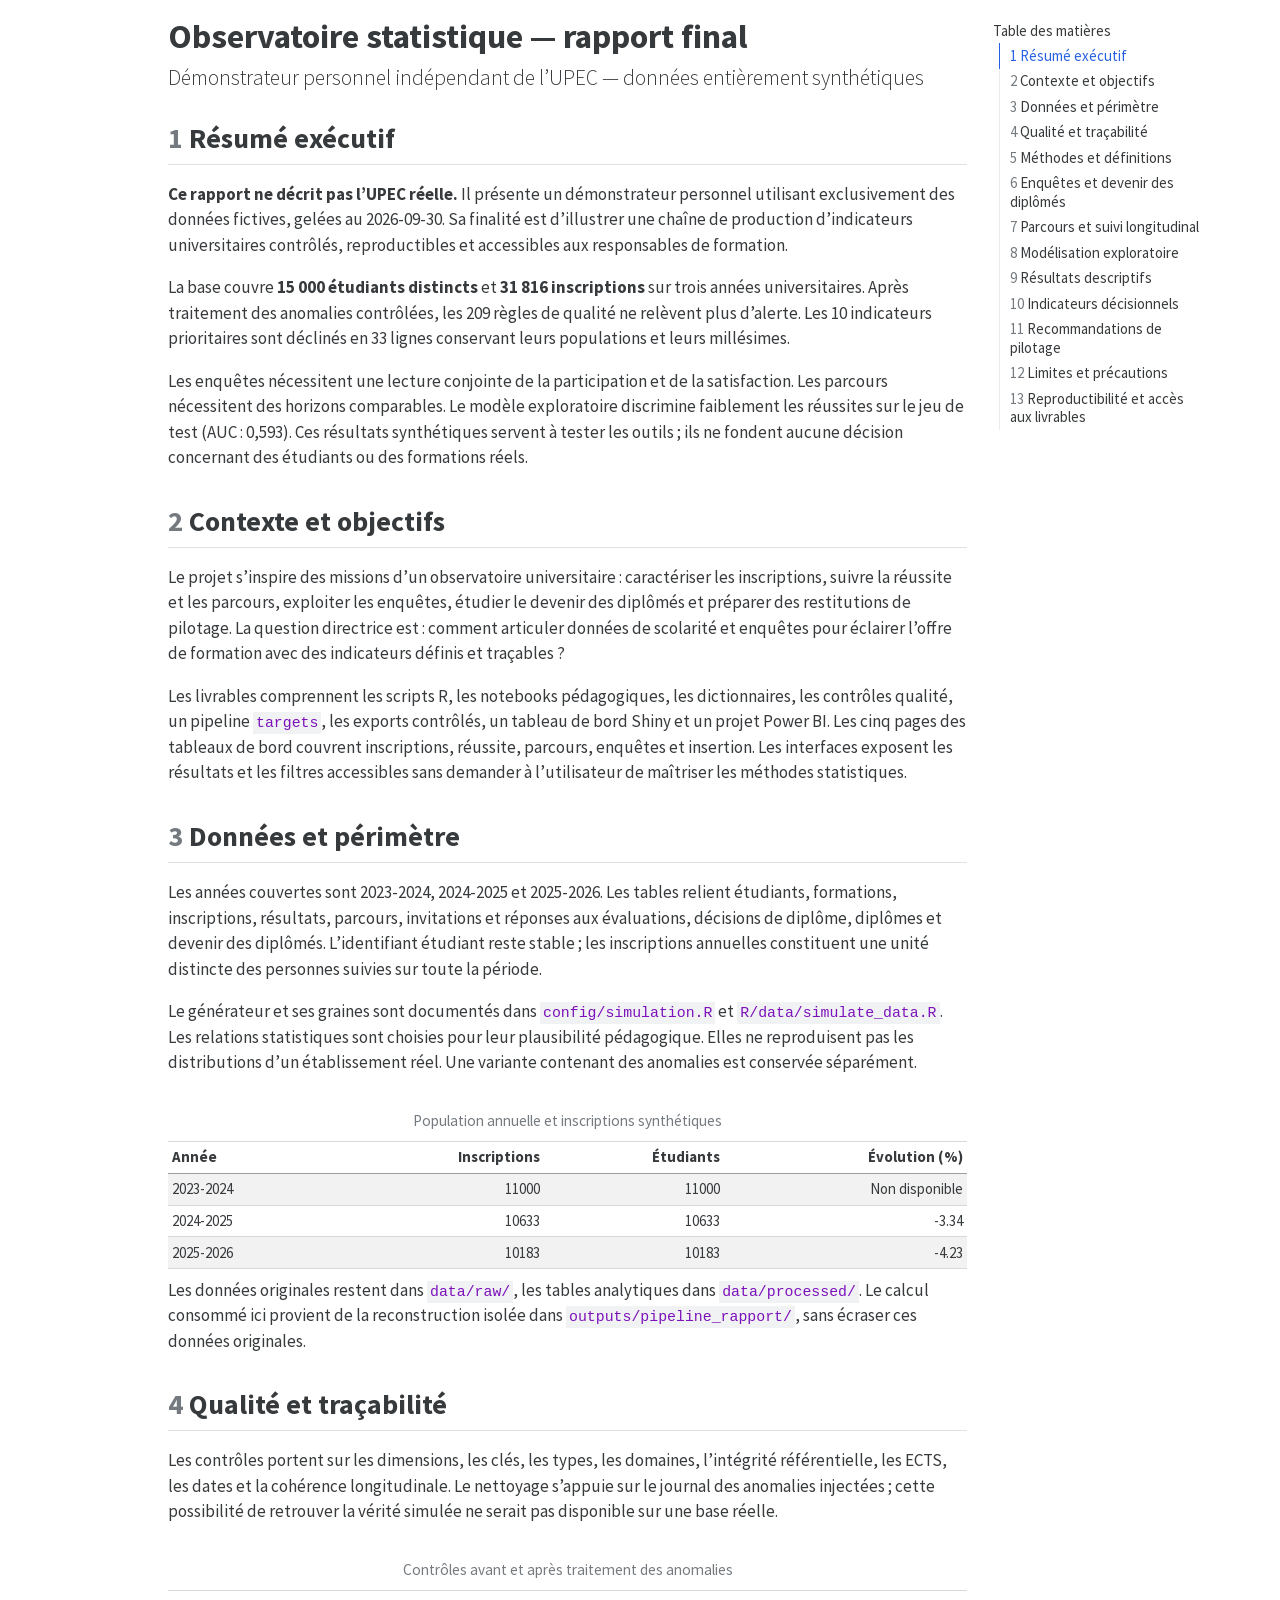
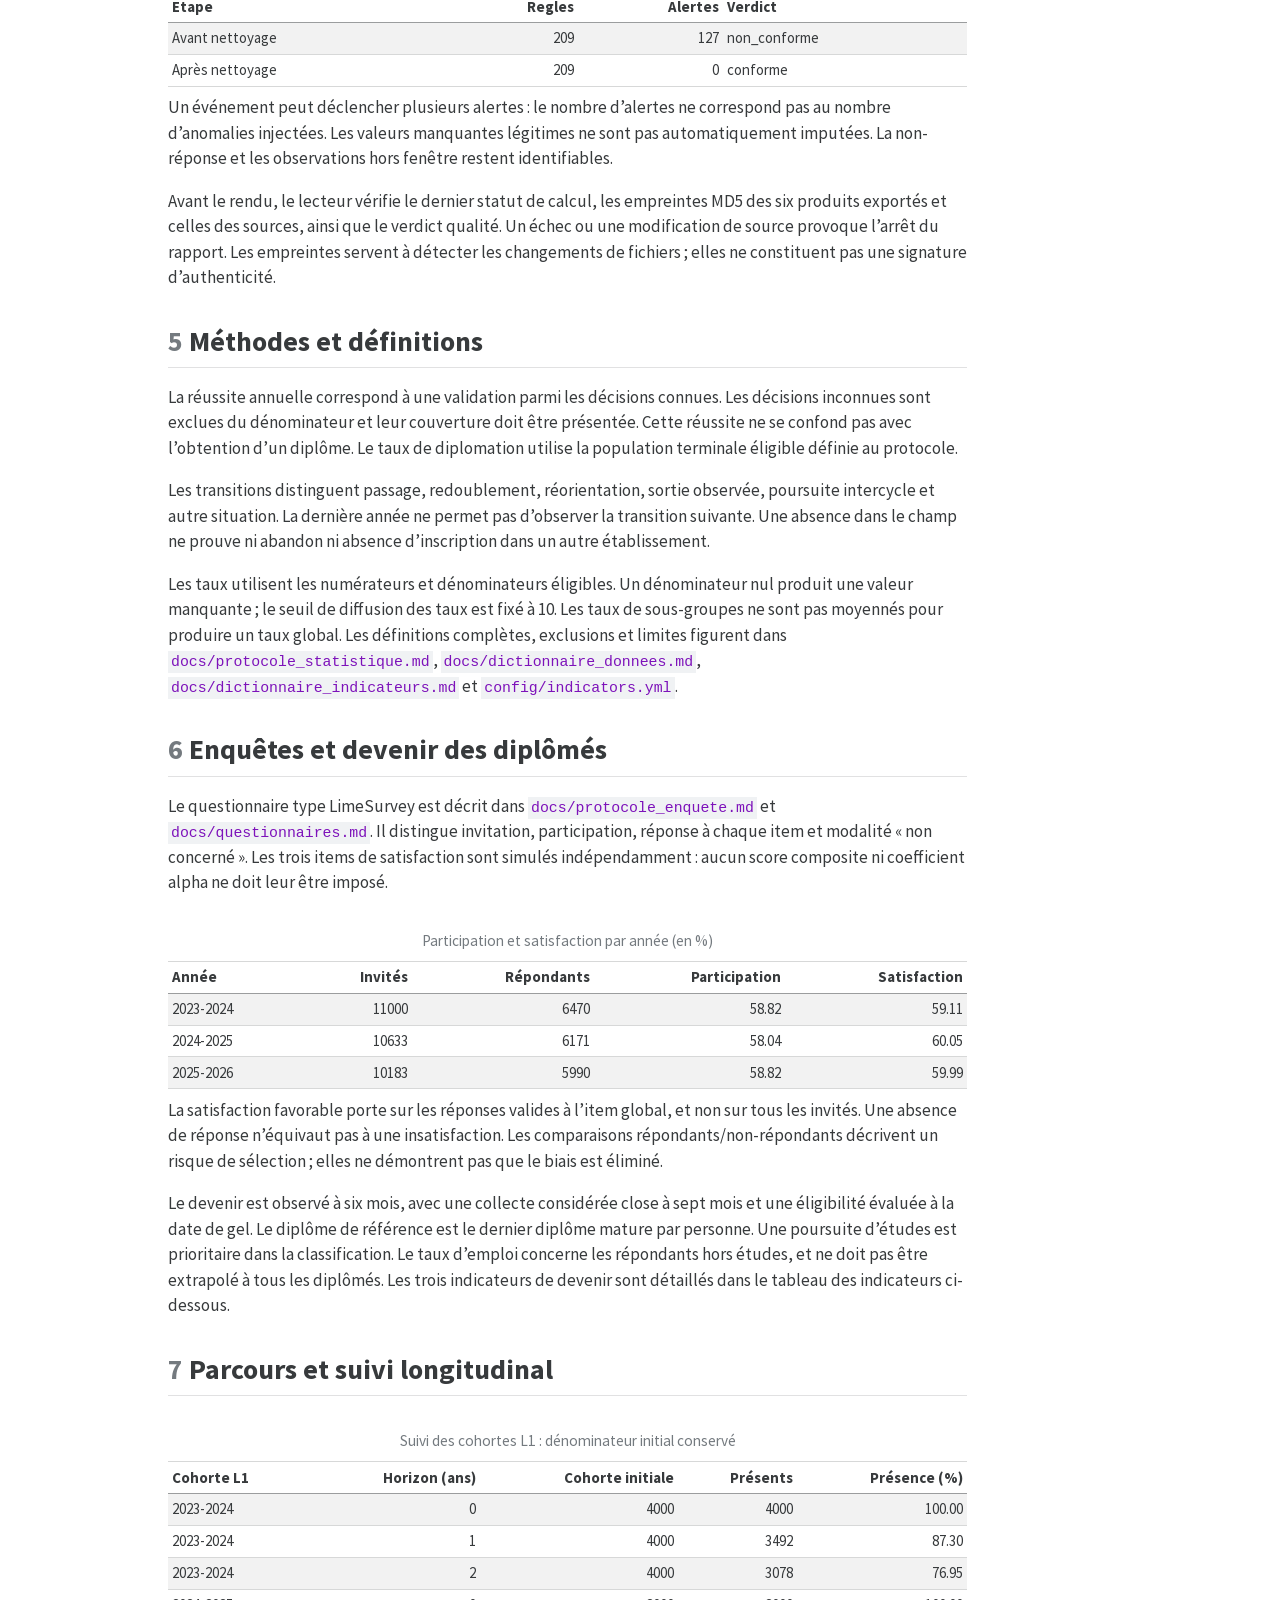
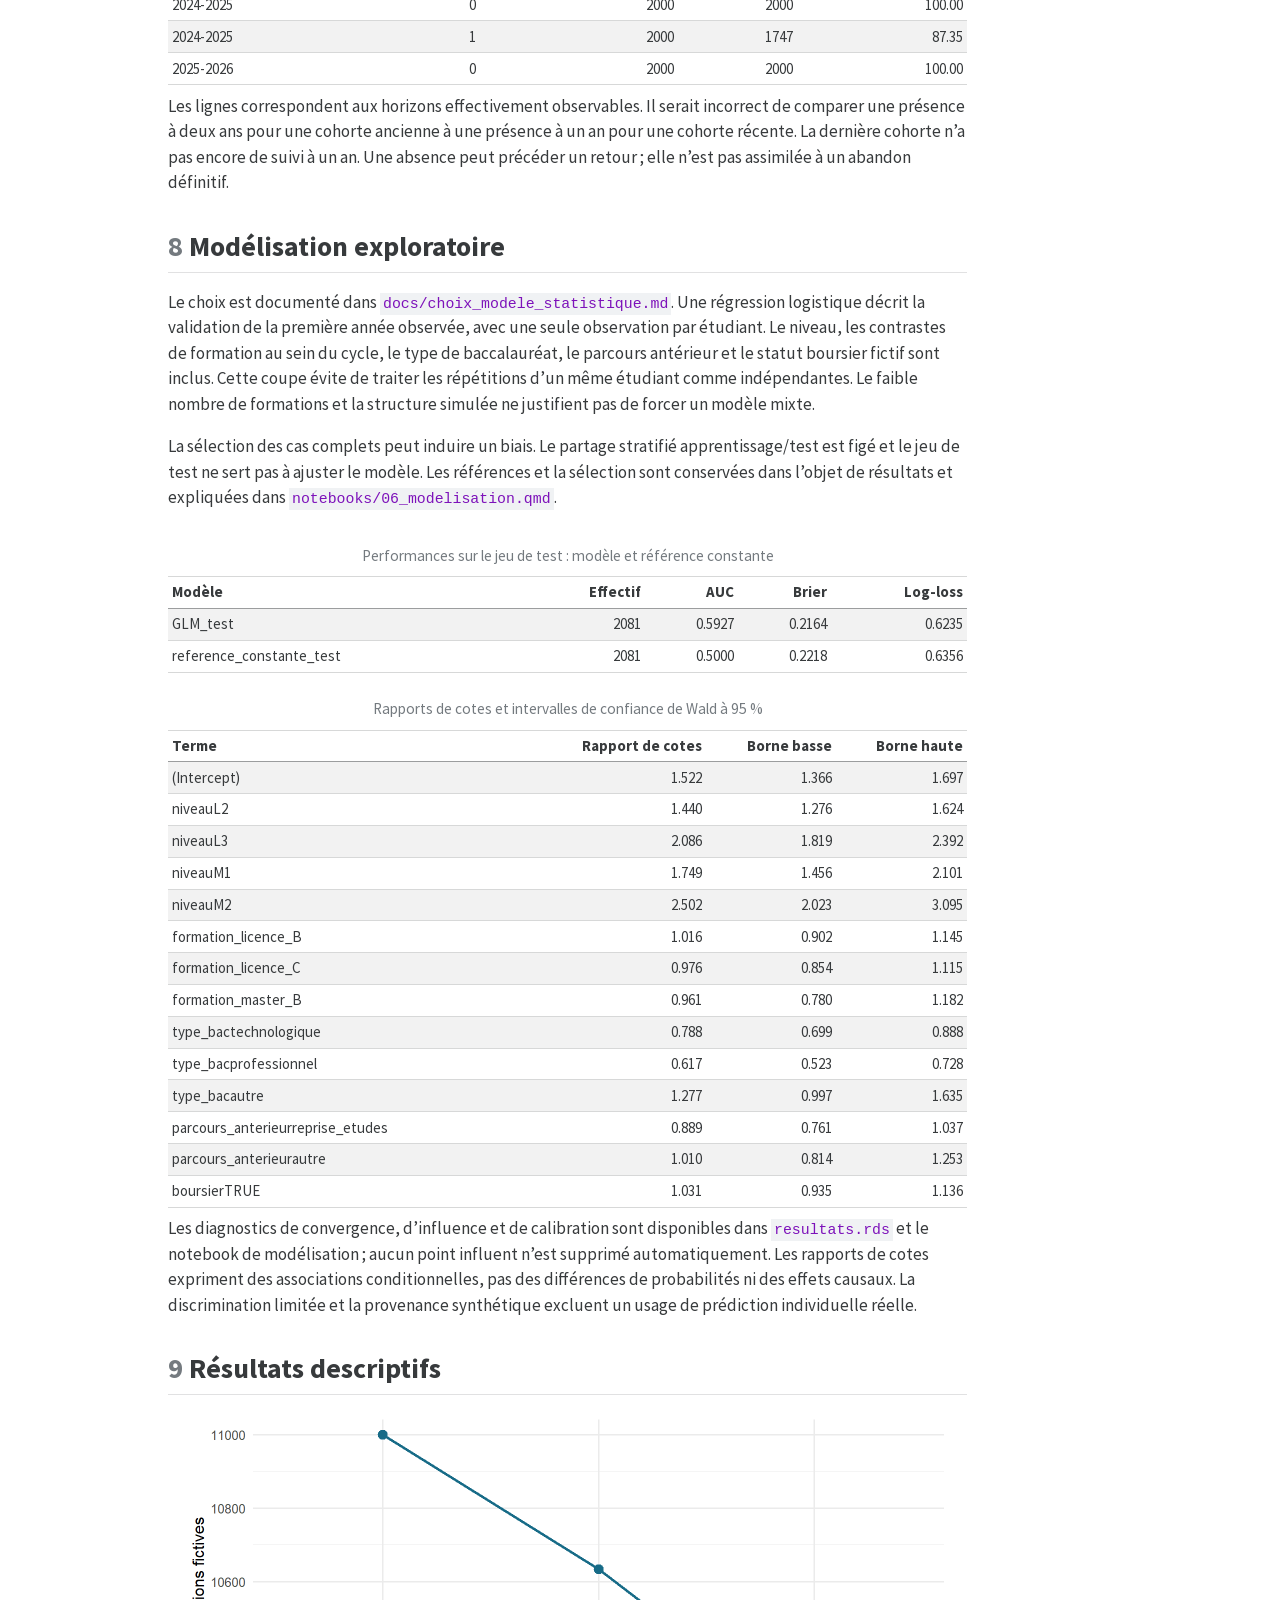
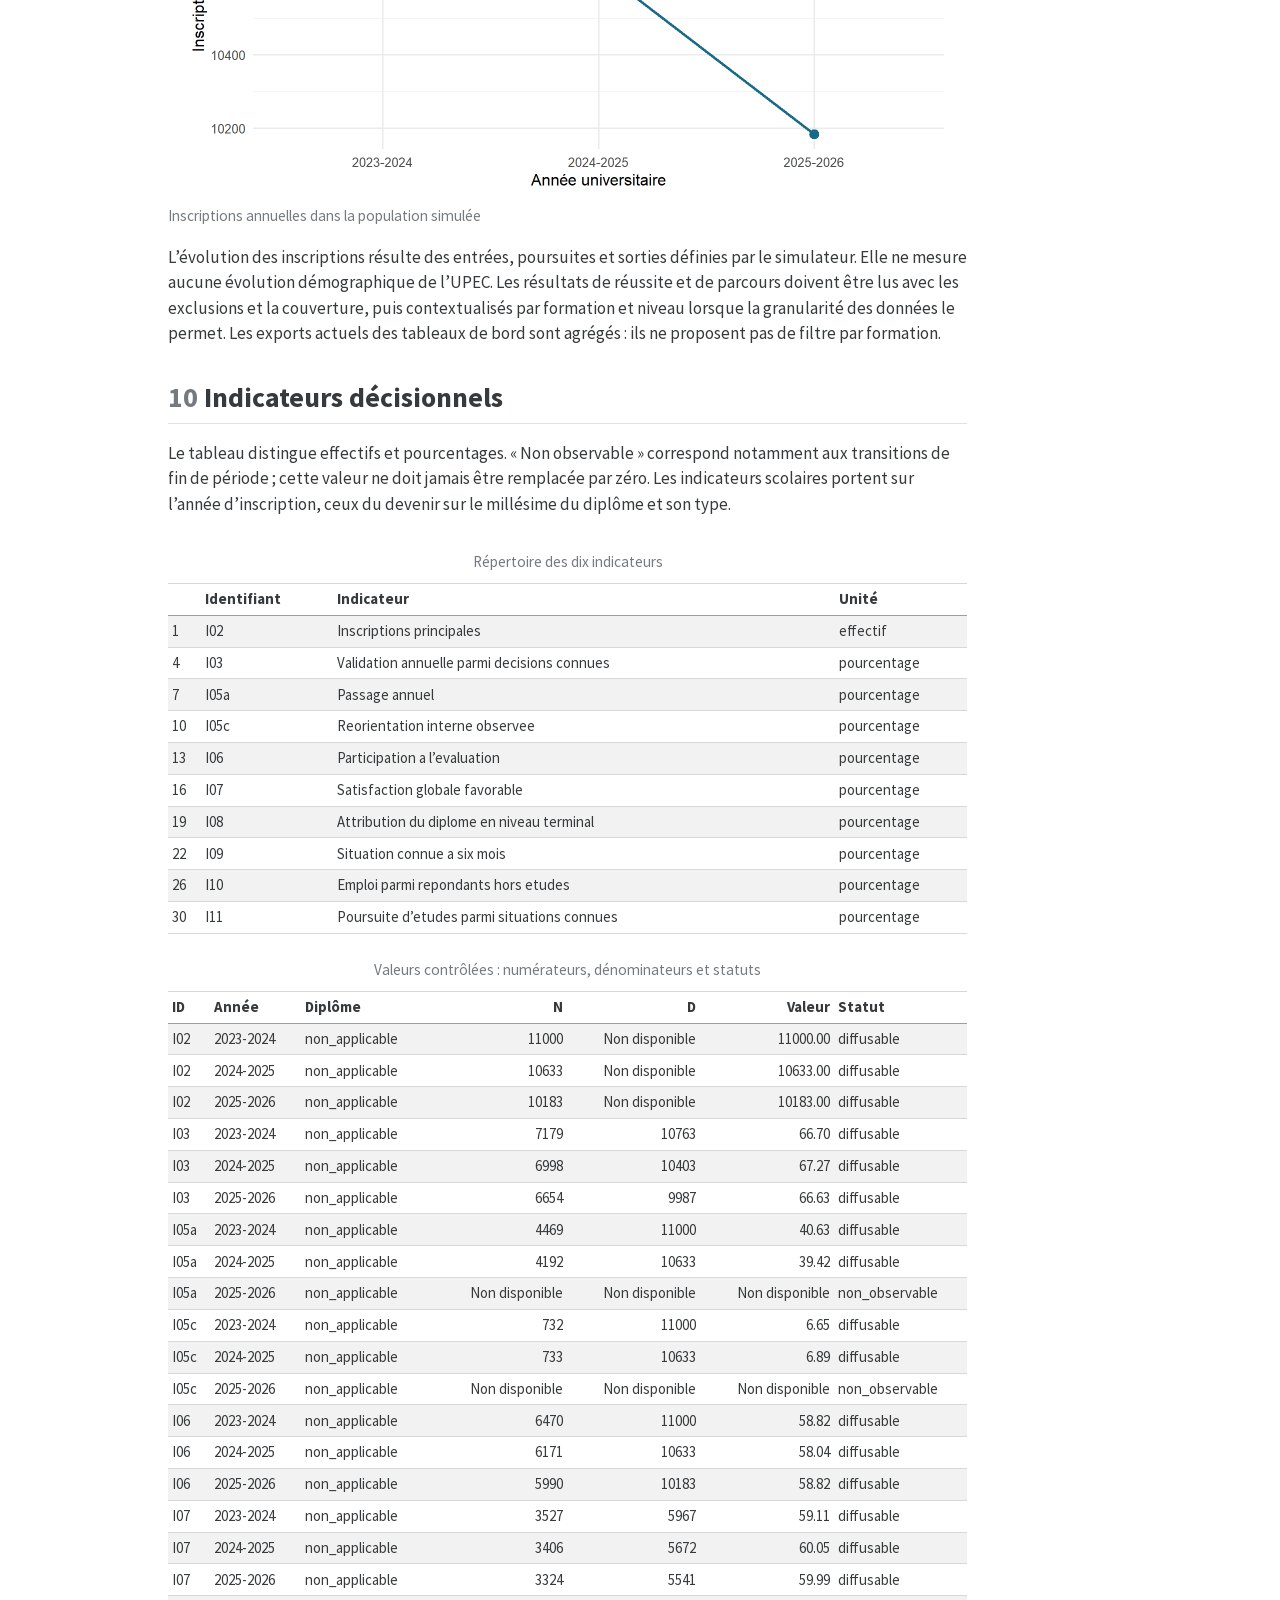
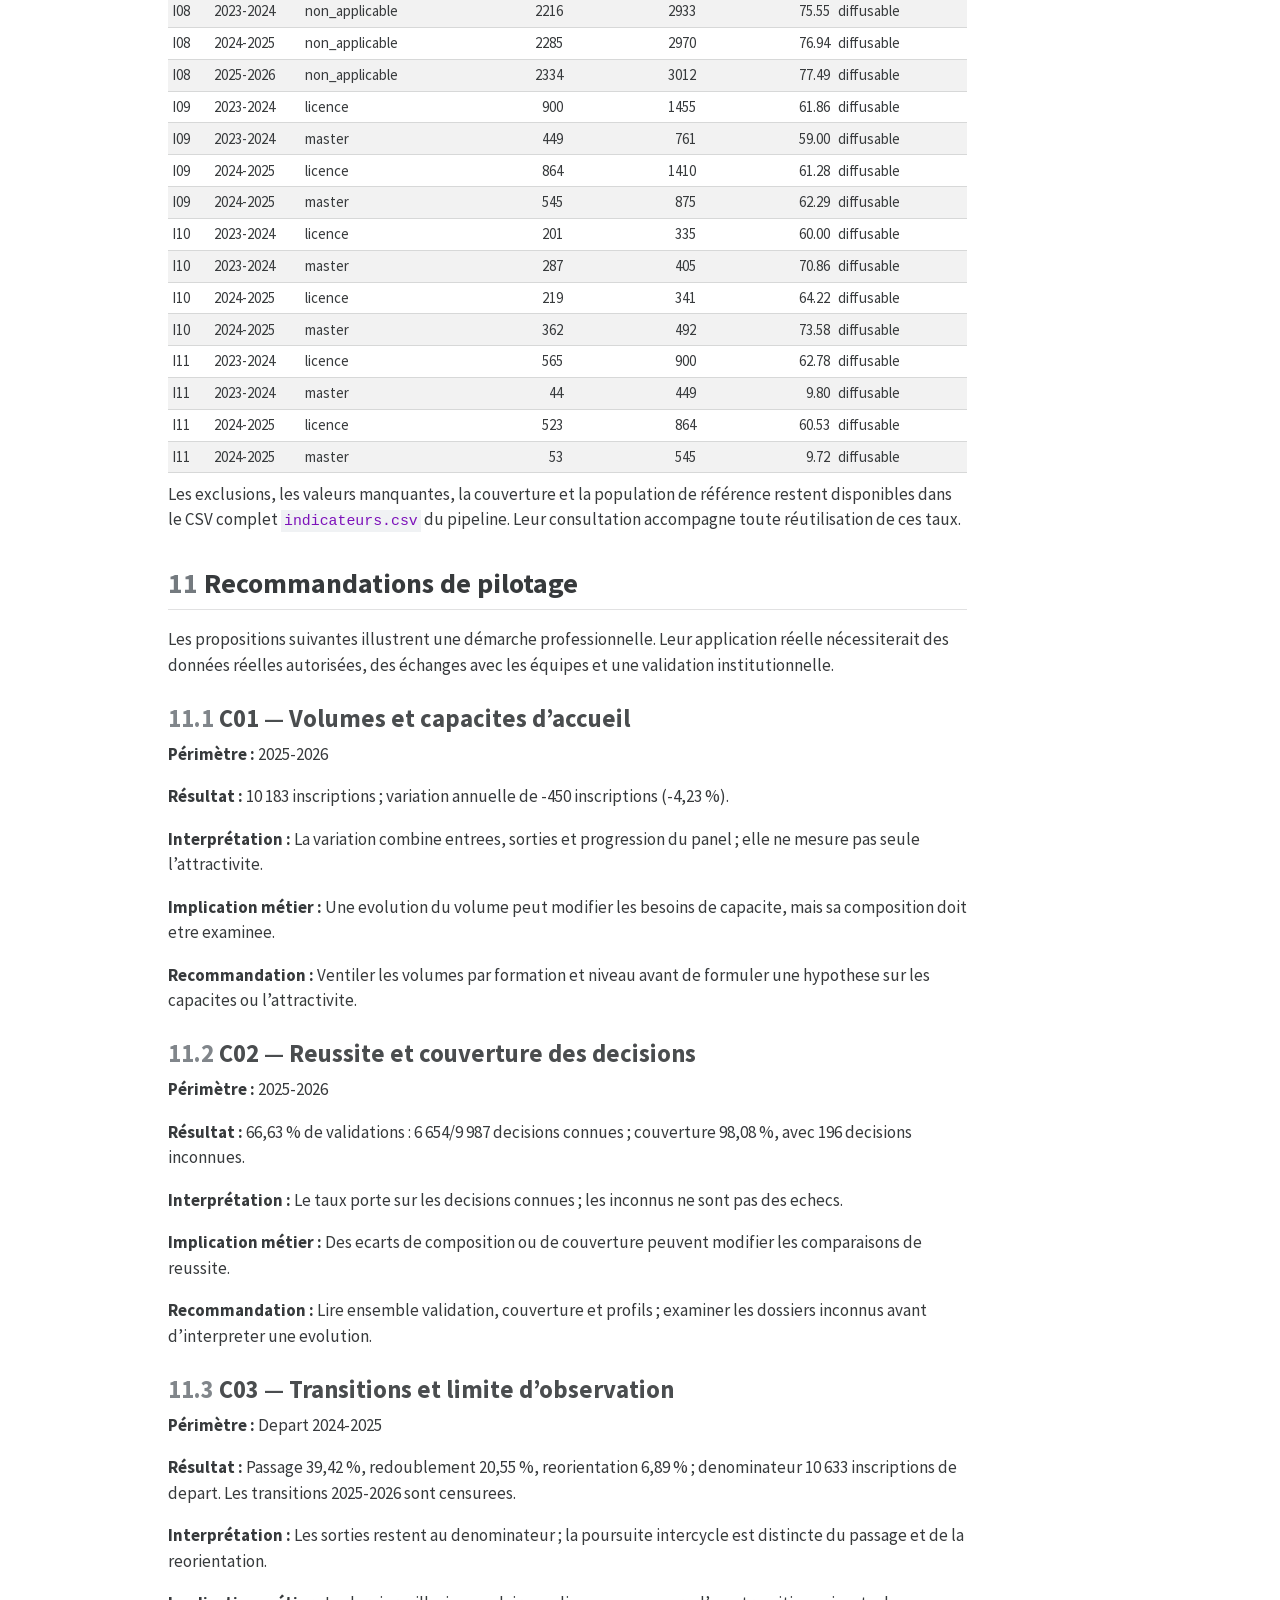
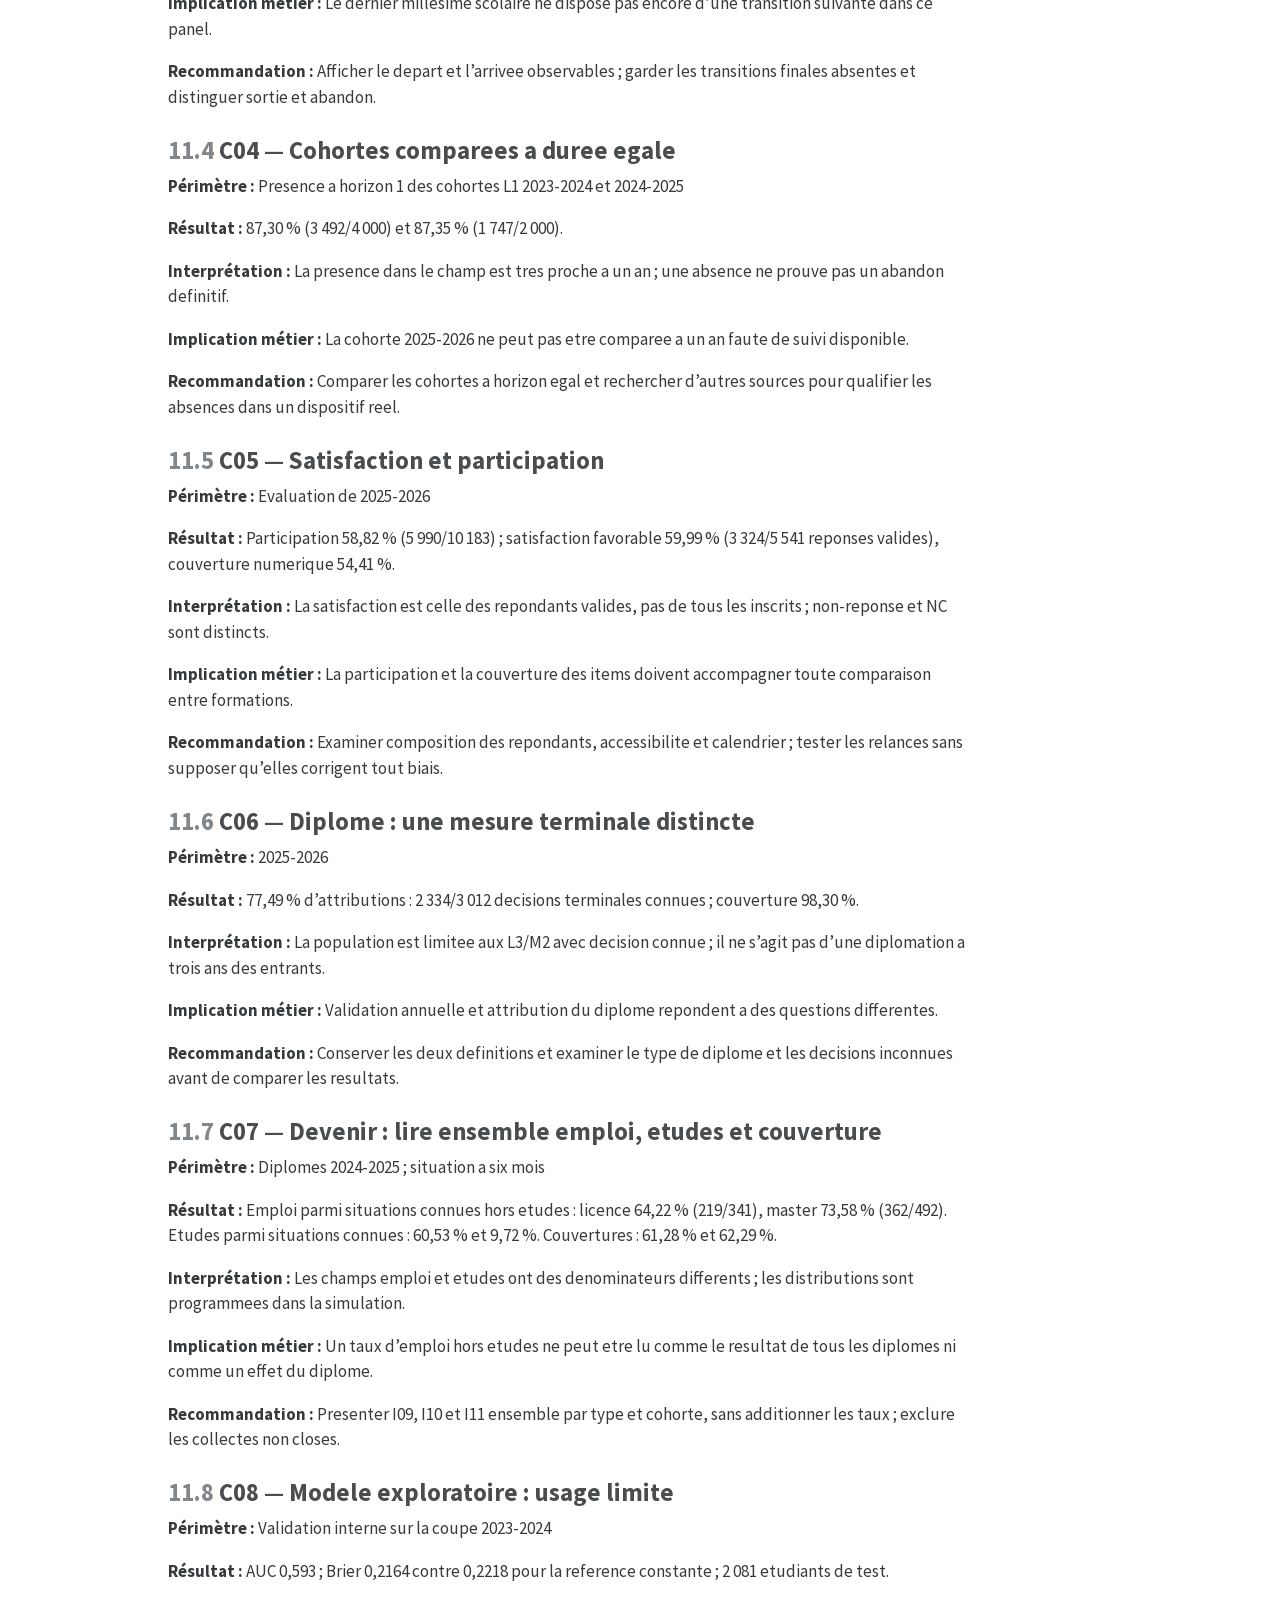
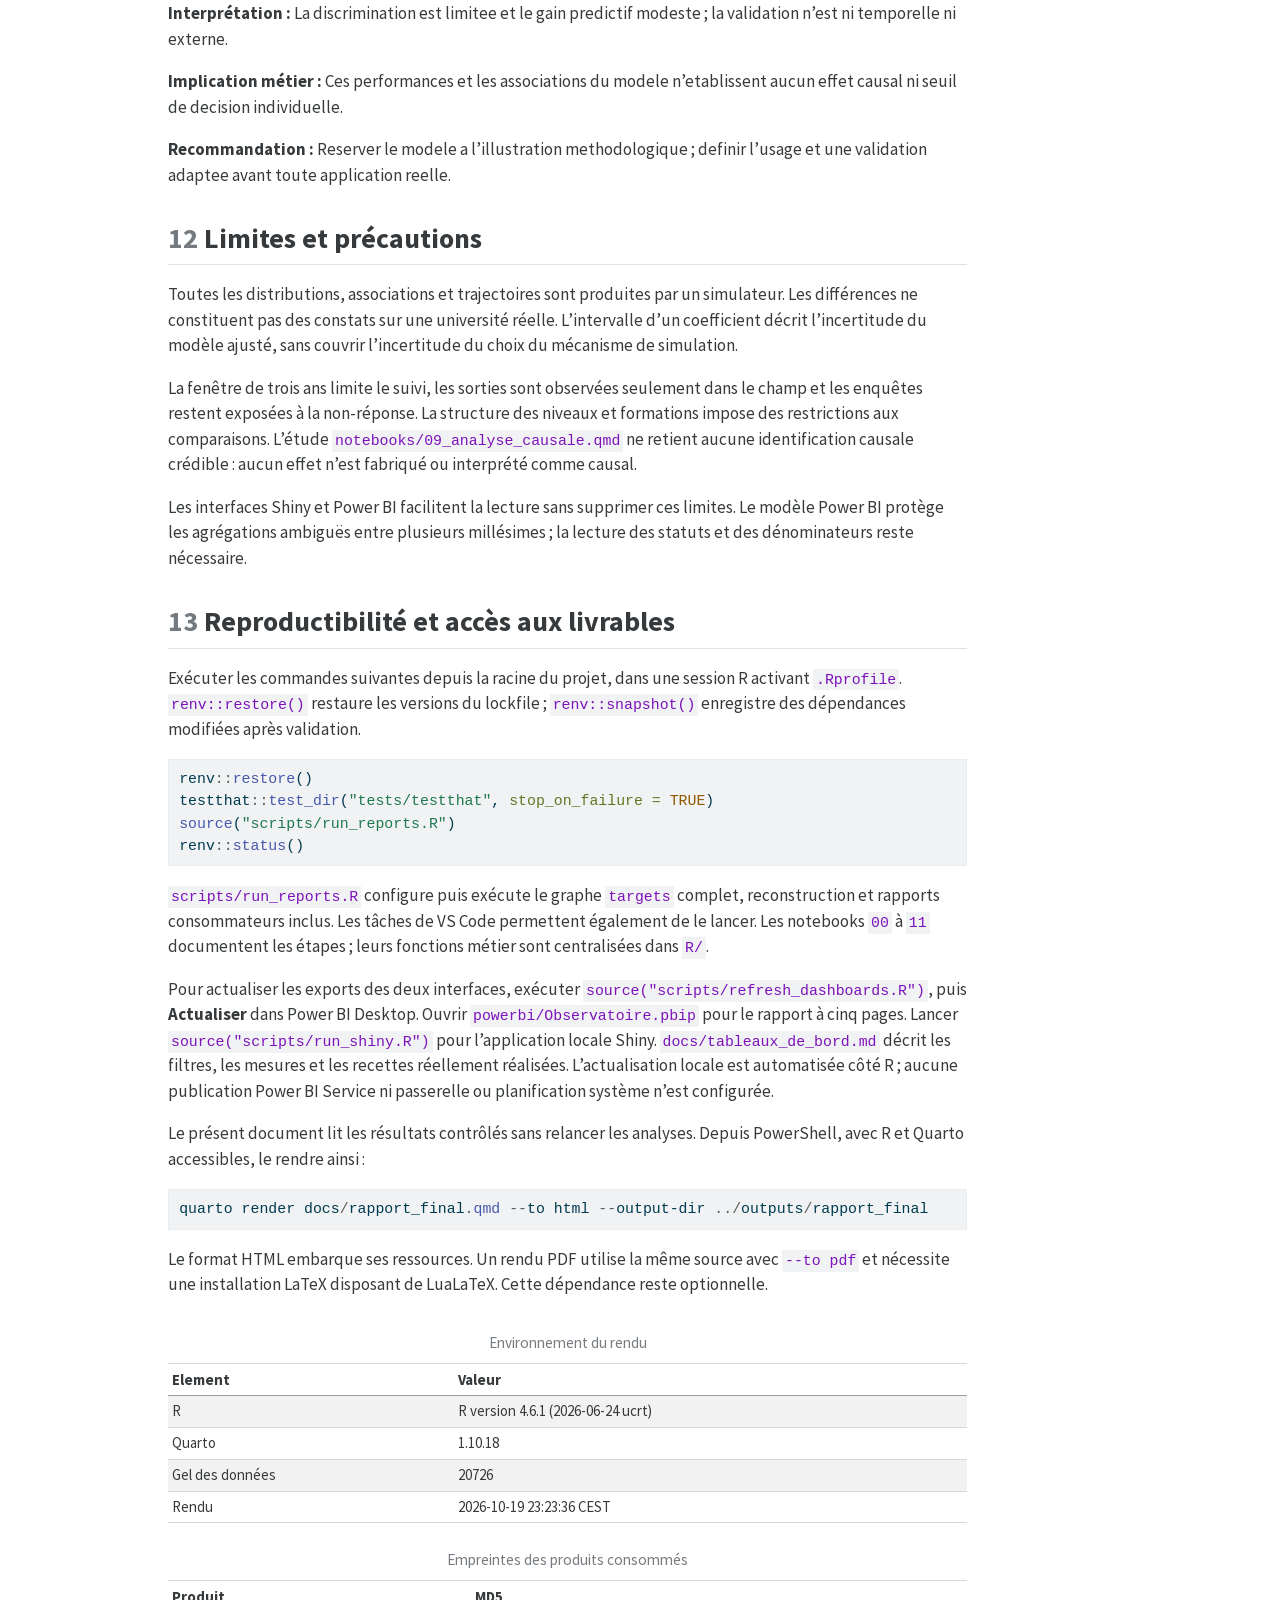
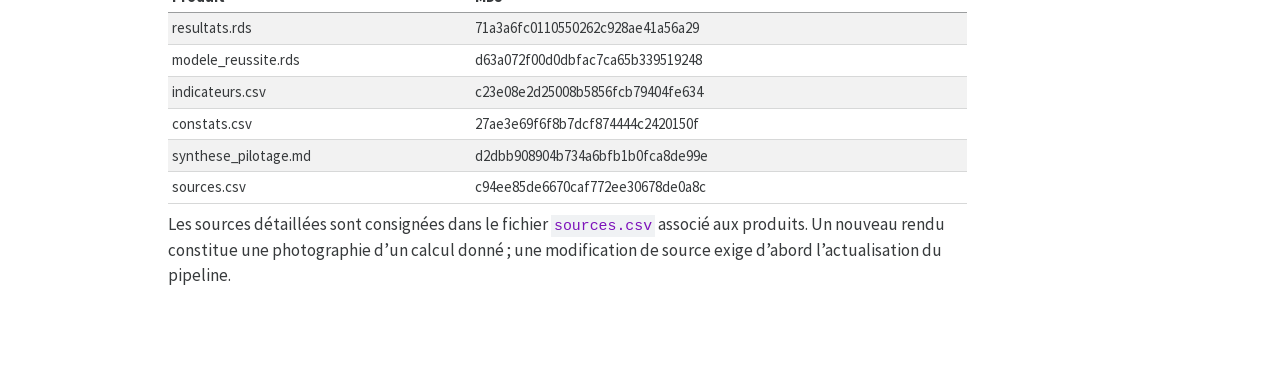
